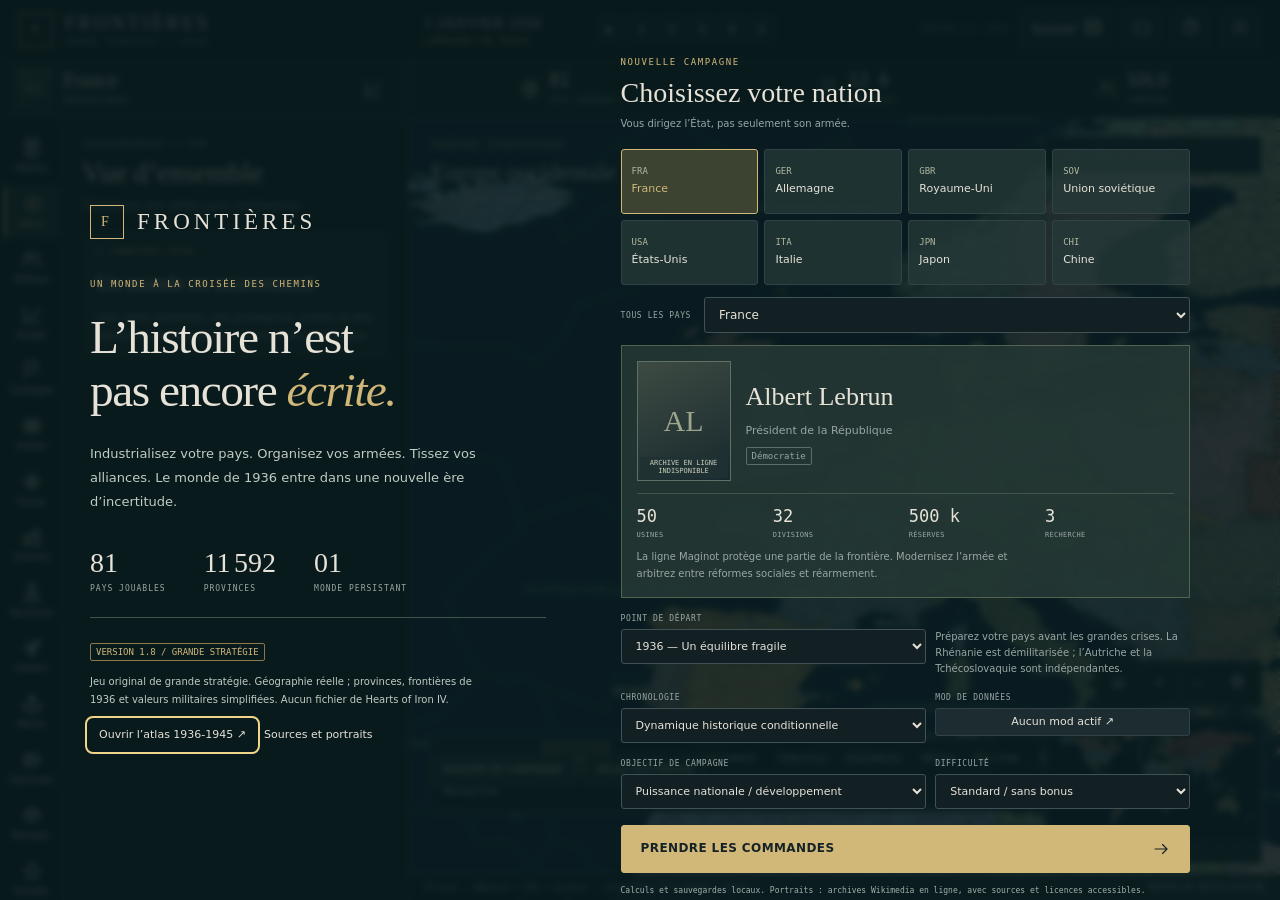
==== index.html @ e56b33e3 "feat(1.8): sea provinces, 226 sea regions and 158 air regions - tools/data/seas_1_8.py adds 2,487 se" ====
<!doctype html>
<html lang="fr">
<head>
<meta charset="utf-8"><meta name="viewport" content="width=device-width, initial-scale=1">
<meta name="description" content="Frontieres : jeu original de grande strategie, campagne solo de 1936 dans votre navigateur.">
<title>Fronti&egrave;res 1.8 &mdash; Grande strat&eacute;gie solo</title>
<style>:root{color-scheme:dark;--ink:#e6e2d7;--dim:#99a6a4;--mute:#6f817f;--bg:#122024;--panel:#18272b;--panel2:#1e3033;--line:#314347;--gold:#d1b879;--gold-dark:#8c784e;--red:#d78677;--green:#90b9a2;--blue:#93b0c2;--mono:ui-monospace,'Cascadia Code','SFMono-Regular',Consolas,monospace;--serif:Georgia,'Times New Roman',serif;--rail:64px;--aside:345px}
*{box-sizing:border-box}html,body{margin:0;width:100%;height:100%;overflow:hidden}body{font:13px/1.45 system-ui,-apple-system,'Segoe UI',sans-serif;background:var(--bg);color:var(--ink)}button,input,select,textarea{font:inherit;color:inherit}button{border:1px solid var(--line);background:#1c2c30;padding:8px 11px;cursor:pointer;border-radius:3px;transition:border-color .15s,background .15s;display:inline-flex;align-items:center;justify-content:center;gap:7px}button:hover:not(:disabled){background:#2c3e3f;border-color:#7c8f8a}button:disabled{opacity:.38;cursor:not-allowed}button.active,button.selected{background:#344342;border-color:var(--gold);color:var(--gold)}button.primary{background:var(--gold);color:#152326;border-color:var(--gold);font-weight:750}button.primary:hover:not(:disabled){background:#e2cb91}button.danger{color:#e4a395;border-color:#845b52}button.ghost{background:transparent;border-color:transparent}button.small{font-size:11px;padding:5px 8px}button.iconbtn{padding:7px;min-width:32px;min-height:32px}button.wide{width:100%}input,select,textarea{background:#122024;border:1px solid #405255;border-radius:3px;padding:9px 10px;max-width:100%;min-width:0}select{width:100%}textarea{font:12px/1.6 var(--mono);resize:vertical;width:100%;min-height:280px}input[type=number]{width:66px}input[type=checkbox]{accent-color:var(--gold)}button:focus-visible,input:focus-visible,select:focus-visible,textarea:focus-visible,a:focus-visible{outline:2px solid var(--gold);outline-offset:3px}h1,h2,h3,h4,p{margin:0}h1,h2,h3{font-family:var(--serif);font-weight:400}h2{font-size:28px;line-height:1.15}h3{font-size:21px}p{line-height:1.7}small{font-size:11px;color:var(--dim)}a{color:var(--gold)}hr{border:0;border-top:1px solid var(--line);margin:18px 0}.muted{color:var(--dim)}.faint{color:var(--mute)}.gold{color:var(--gold)}.good{color:var(--green)}.bad{color:var(--red)}.mono{font-family:var(--mono)}.eyebrow{font:9px/1.5 var(--mono);letter-spacing:1.6px;text-transform:uppercase;color:var(--gold)}.sectionlabel{font:9px var(--mono);letter-spacing:1.2px;color:var(--dim);margin:22px 0 10px;text-transform:uppercase}.row{display:flex;align-items:center;gap:8px}.between{justify-content:space-between}.wrap{flex-wrap:wrap}.grow{flex:1;min-width:0}.stack{display:grid;gap:9px}.grid2{display:grid;grid-template-columns:1fr 1fr;gap:8px}.grid3{display:grid;grid-template-columns:repeat(3,1fr);gap:10px}.card{padding:13px;background:#203034;border:1px solid var(--line);border-radius:4px}.inset{background:#122226;border:1px solid #2c4144;padding:12px;border-radius:3px}.stat{font:25px var(--serif);font-variant-numeric:tabular-nums}.stat small{display:block;font:9px var(--mono);letter-spacing:.3px;margin-top:5px}.tag{font:9px var(--mono);padding:3px 5px;border:1px solid #5b6e68;border-radius:2px;display:inline-block;color:var(--dim)}.tag.gold{color:var(--gold);border-color:var(--gold-dark)}.tag.good{color:var(--green);border-color:#537866}.tag.bad{color:var(--red);border-color:#875a51}.bar{height:4px;background:#0e1c20;border-radius:2px;overflow:hidden}.bar>i{display:block;height:100%;background:var(--gold)}.metric{display:flex;justify-content:space-between;align-items:center;padding:5px 0;font-size:12px;gap:10px}.metric>span:first-child{color:var(--dim)}.icon{width:18px;height:18px;stroke:currentColor;stroke-width:1.55;fill:none;stroke-linecap:round;stroke-linejoin:round;flex-shrink:0}.empty{padding:18px 12px;border:1px dashed #40534f;color:var(--dim);font-size:12px;line-height:1.65;text-align:center}.note{font-size:11px;line-height:1.65;color:var(--dim)}.label{font:9px var(--mono);text-transform:uppercase;color:var(--dim);letter-spacing:.6px;display:block;margin:0 0 6px}.badge-square{border:1px solid var(--gold);height:34px;width:34px;display:grid;place-items:center;font:14px var(--serif);color:var(--gold);flex-shrink:0}.portrait{position:relative;flex-shrink:0;width:72px;height:91px;background:linear-gradient(155deg,#3d4b42,#18292e);border:1px solid #607066;overflow:hidden;display:flex;align-items:center;justify-content:center}.portrait img{width:100%;height:100%;object-fit:cover;filter:grayscale(1) sepia(.12);display:block;position:absolute;inset:0}.portrait .initials{font:30px var(--serif);color:#bac0a3;opacity:.8}.portrait .portrait-note{position:absolute;bottom:2px;left:2px;right:2px;text-align:center;font:7px/1.1 var(--mono);color:#c9ceba;background:#203133dc;padding:3px}.portrait.loaded .initials,.portrait.loaded .portrait-note{display:none}.portrait.tiny{width:33px;height:39px}.portrait.tiny .initials{font-size:17px}.portrait.tiny .portrait-note{display:none}.portrait.large{width:94px;height:120px}
#topbar{height:60px;padding:0 19px;display:flex;align-items:center;justify-content:space-between;gap:14px;border-bottom:1px solid var(--line);background:#132126;position:relative;z-index:10}.brand{display:flex;align-items:center;gap:12px;min-width:260px}.brand-title{font:19px var(--serif);letter-spacing:3px;line-height:1}.brand-sub{font:8px var(--mono);letter-spacing:2px;color:var(--dim);margin-top:6px}.clock{display:flex;align-items:center;gap:5px}.clock-date{font:15px var(--serif);min-width:167px;text-transform:uppercase;letter-spacing:.7px;line-height:1.2}.clock-date small{display:block;font:8px var(--mono);color:var(--gold);letter-spacing:1.4px;margin-top:5px}.clock button{padding:5px 7px;font:11px var(--mono);min-width:27px;height:28px}.top-actions{display:flex;align-items:center;gap:7px}.top-actions .version{font:8px var(--mono);color:var(--mute);margin-right:5px}#resources{height:58px;border-bottom:1px solid var(--line);background:#19292d;display:flex;align-items:center;position:relative;z-index:9}.national-title{width:calc(var(--aside) + var(--rail));padding:0 18px;border-right:1px solid var(--line);display:flex;gap:12px;align-items:center;height:100%}.national-title strong{font:20px var(--serif)}.resource-strip{display:flex;align-items:center;justify-content:space-around;gap:10px;padding:0 15px;flex:1;overflow:hidden}.resource{display:flex;gap:9px;align-items:center;white-space:nowrap}.resource .icon{color:#b4bba8;width:20px;height:20px}.resource b{font:17px var(--mono);font-weight:400;line-height:1}.resource small{display:block;font:8px var(--mono);margin-top:5px;letter-spacing:.4px}#layout{height:calc(100dvh - 118px);display:flex;position:relative}#rail{width:var(--rail);flex:0 0 var(--rail);border-right:1px solid var(--line);background:#132226;display:flex;flex-direction:column;gap:3px;padding:12px 4px;z-index:9}#rail button{flex-direction:column;font-size:8px;border:0;background:transparent;padding:8px 1px;gap:5px;min-height:50px;border-radius:0}#rail button .icon{width:20px;height:20px}#rail button.active{color:var(--gold);background:#273738;border-left:2px solid var(--gold)}#panel{width:var(--aside);flex:0 0 var(--aside);background:var(--panel);border-right:1px solid var(--line);padding:20px 18px 32px;overflow:auto;z-index:8}#panel h2{margin:5px 0 8px}.panel-head{margin-bottom:16px}.panel-head .eyebrow{color:var(--dim)}.subtabs{display:flex;margin:14px -2px;gap:3px;flex-wrap:wrap}.subtabs button{font:9px var(--mono);padding:7px 9px;flex:1}.leader-card{display:flex;align-items:center;gap:13px;padding:15px 12px;background:linear-gradient(130deg,#2d3c39,#1f3034);border:1px solid #4a5b51}.leader-card h3{font-size:23px;line-height:1.15;margin-bottom:5px}.leader-card small{display:block;line-height:1.45}.leader-card .tag{margin-top:8px}.focus-current{position:relative;padding:14px;border:1px solid #6d6950;background:linear-gradient(115deg,#3a3d31,#203137)}.focus-current h3{font-size:18px;margin:8px 0}.focus-current .bar{margin-top:11px}.todo{display:flex;gap:10px;align-items:center;justify-content:space-between;padding:10px 0;border-bottom:1px solid #2c4041}.todo .icon{color:var(--gold)}.todo small{display:block;font-size:10px;margin-top:2px}.unitrow{padding:10px;background:#1e3034;border:1px solid #34484a;cursor:pointer;display:flex;align-items:center;gap:10px}.unitrow:hover,.unitrow.selected{background:#344442;border-color:#b0a06e}.unitrow strong{font-size:12px;font-weight:550}.unitrow small{font-size:10px;display:block;margin:3px 0 6px}.unit-symbol{width:31px;height:22px;border:1px solid #a6b39a;display:grid;place-items:center;color:#cdd3bb;font:15px var(--mono);flex-shrink:0}.equipment-card .eq-icon{height:30px;width:42px;display:grid;place-items:center;background:#16282d;border:1px solid #3a4c4e}.equipment-card .eq-icon .icon{width:26px;height:23px;color:#b2c0b3}.equipment-card .stock{font:17px var(--mono);color:var(--gold)}.equipment-card .bar{margin-top:8px}.tech-card{padding:12px 11px}.tech-card h4{font-size:12px;font-weight:550}.tech-card small{font-size:10px}.tech-card .tag{margin-left:5px}.tech-card.done{border-color:#547966;opacity:.8}.logentry{border-left:2px solid #627671;padding:0 0 0 12px;margin:18px 0}.logentry.war{border-color:var(--red)}.logentry.success{border-color:var(--green)}.logentry.event{border-color:var(--gold)}.logentry p{font-size:12px;line-height:1.5;margin-top:4px}.partybar{height:7px;display:flex;margin:11px 0}.partybar i{height:100%}.mission-card{padding:12px}.mission-card h4{font-size:13px;margin-bottom:6px}.mission-card label{margin-top:10px}.mission-card button{margin-top:7px}
#maparea{flex:1;min-width:0;position:relative;overflow:hidden;background:#10242d}#map{width:100%;height:100%;display:block;touch-action:none}#map-head{position:absolute;left:22px;top:21px;pointer-events:none}.theatre-title{font:24px var(--serif);color:#e7e4d6;text-shadow:0 2px 9px #07181a;margin:6px 0}.map-micro{font:8px var(--mono);letter-spacing:1.5px;color:#b2bbb0}.map-search{position:absolute;right:18px;top:18px;width:218px}#search{width:100%;font-size:11px;background:#162b30ee;border:1px solid #63736b;padding:10px 12px}#search-results{display:none;background:#14272ceb;border:1px solid var(--line);max-height:310px;overflow:auto;padding:5px;margin-top:3px}.search-result{padding:9px 8px;display:block;text-align:left;width:100%;border:0;background:transparent;font-size:11px}.search-result small{display:block;font-size:9px;color:var(--dim)}#inspector{position:absolute;right:18px;top:67px;width:252px;background:#182b30f5;border:1px solid #677263;box-shadow:0 10px 40px #08161955;display:none;padding:15px}#inspector h3{font-size:24px;margin:8px 0}.inspector-flag{width:3px;height:30px;background:var(--gold)}.inspector-sub{font-size:11px;color:var(--dim)}#inspector .grid2{margin:16px 0 10px}#inspector .stat{font-size:23px}#inspector .stat small{font-size:8px}.map-legend{position:absolute;bottom:129px;left:20px;max-width:380px;padding:6px 9px;font:9px var(--mono);color:#c1cabd;background:#10262dd9;display:none;border:1px solid #52655f}#map-modes{position:absolute;left:20px;bottom:88px;display:flex;gap:3px;flex-wrap:wrap;padding:5px;background:#15292eec;border:1px solid #4a605c}#map-modes button{font:9px var(--mono);padding:7px 8px;background:transparent;border-color:transparent;min-height:30px}#map-modes button.active{border-color:var(--gold);color:var(--gold);background:#34423d}.map-zoom{position:absolute;right:18px;bottom:192px;display:flex;gap:4px;background:#16272bec;padding:4px;border:1px solid #445c58}.map-zoom button{min-width:30px;font-size:12px}.map-zoom button .icon{width:15px;height:15px}#minimap-box{position:absolute;right:18px;bottom:36px;width:218px;height:148px;border:1px solid #62756a;background:#142830e8;padding:7px;display:flex;flex-direction:column}#minimap{width:202px;height:115px;display:block;cursor:crosshair}.minimap-caption{text-align:center;font:7px var(--mono);letter-spacing:1.7px;color:var(--dim);margin-top:5px}#army-tray{position:absolute;left:20px;right:252px;bottom:36px;height:45px;display:flex;gap:5px;overflow-x:auto;overflow-y:hidden}.army-chip{min-width:115px;flex-shrink:0;background:#1c3032f2;padding:5px 9px;border:1px solid #566960;display:flex;gap:9px;align-items:center;justify-content:flex-start;font-size:10px}.army-chip.selected{border-color:var(--gold);background:#3a493f}.army-chip b{font:18px var(--serif);color:var(--gold)}.army-chip small{display:block;font:7px var(--mono);margin-top:2px}.army-chip .icon{width:16px;height:16px}.army-chip:hover{border-color:var(--gold)}#map-footer{position:absolute;bottom:0;left:0;right:0;padding:8px 16px;border-top:1px solid #3a5052;background:#10232bdd;font:8px var(--mono);color:#b0bbb3;display:flex;justify-content:space-between;gap:10px}#selection-toolbar{position:absolute;left:20px;top:101px;display:none;background:#182b2fed;border:1px solid var(--gold-dark);padding:10px;max-width:370px}#selection-toolbar .label{margin:0}#selection-toolbar button{font-size:10px;padding:6px 9px}#tooltip{position:fixed;z-index:15;pointer-events:none;display:none;background:#12242bef;border:1px solid #687c6e;color:var(--ink);padding:10px 12px;max-width:275px;box-shadow:0 5px 20px #0005;font-size:12px}#tooltip small{font-size:10px}.toast-stack{position:fixed;bottom:20px;left:50%;transform:translateX(-50%);z-index:60;pointer-events:none;width:min(630px,90vw)}.toast{padding:13px 18px;border:1px solid #8f916d;background:#203535;box-shadow:0 12px 45px #0008;margin:8px 0;line-height:1.5;font-size:12px;animation:appear .15s ease-out}.toast.error{border-color:#b27466;color:#f3c0b2}.boot-error{padding:25px;color:#f0b6a5;display:none}.overlay{position:fixed;inset:0;z-index:30;background:#07181bcf;backdrop-filter:blur(3px);display:none;align-items:center;justify-content:center;padding:28px}.modal{background:#192a2e;border:1px solid #5d7168;box-shadow:0 35px 100px #0008;width:min(890px,96vw);max-height:92dvh;overflow:auto;border-radius:3px;padding:26px}.modal.narrow{width:min(590px,95vw)}.modal.wide{width:min(1170px,97vw)}.modal .modal-top{display:flex;align-items:center;justify-content:space-between;gap:20px;margin-bottom:20px}.modal-top h2{margin-top:7px}.modal-top .close{align-self:flex-start}.start-modal{width:min(1140px,95vw);border:0;background:transparent;box-shadow:none;padding:20px;overflow:visible}.start-grid{display:grid;grid-template-columns:1fr 1.25fr;gap:75px;align-items:center}.start-intro{padding:5px 0}.start-brand{display:flex;align-items:center;gap:13px;margin-bottom:39px;font:23px var(--serif);letter-spacing:4px}.start-intro h1{font:clamp(36px,3.7vw,56px)/1.12 var(--serif);letter-spacing:-1.5px;margin:19px 0 25px}.start-intro h1 em{color:var(--gold);font-weight:400}.start-intro p{font-size:13px;color:#c1ccc2;max-width:390px;line-height:1.85}.start-stats{display:flex;gap:38px;margin:33px 0 24px;padding-bottom:24px;border-bottom:1px solid #41544e}.start-stats .stat{font-size:28px}.start-stats small{font-size:8px;letter-spacing:1px}.start-right h2{font-size:28px;margin:7px 0}.start-countries{display:grid;grid-template-columns:repeat(4,1fr);gap:6px;margin:17px 0 12px}.country-choice{justify-content:flex-start;display:block;text-align:left;min-height:65px;padding:10px;background:#263938c7}.country-choice .code{display:block;font:9px var(--mono);color:#b1b79f;margin-bottom:5px}.country-choice strong{display:block;font-size:11px;font-weight:500}.country-choice.selected{background:#4c4e37c9}.start-select{display:flex;align-items:center;gap:13px;margin:12px 0}.start-select .label{white-space:nowrap;margin:0;font-size:8px}.start-select select{font-size:12px}.start-profile{background:#243734ed;border:1px solid #52634f;padding:15px}.profile-stats{border-top:1px solid #41554b;margin:12px 0 10px;padding-top:12px;display:grid;grid-template-columns:repeat(4,1fr);gap:7px}.profile-stats .stat{font:17px var(--mono)}.profile-stats .stat small{font-size:7px}.start-options{display:grid;grid-template-columns:1.2fr 1fr;gap:9px;margin:16px 0}.start-options select{font-size:11px}.start-options .label{font-size:8px}.start-launch{padding:14px 19px;width:100%;justify-content:space-between;font-size:12px;letter-spacing:.4px}.start-small{font:8px/1.7 var(--mono);color:#a1b1a9;margin-top:11px}.start-modal .note{font-size:10px;max-width:390px}.focus-wrapper{overflow:auto;background:#112328;border:1px solid #354c4b;padding:25px;position:relative;max-height:68dvh}.focus-grid{display:grid;grid-template-columns:repeat(3,210px);grid-auto-rows:109px;gap:32px 50px;width:max-content;position:relative;margin:0 auto}.focus-node{position:relative;z-index:1;display:flex;flex-direction:column;padding:11px 12px;border:1px solid #72816b;background:linear-gradient(130deg,#304139,#1d3034);text-align:center;justify-content:center;gap:6px;font-size:12px}.focus-node .icon{height:25px;width:25px;color:var(--gold)}.focus-node.locked{opacity:.55;border-color:#465757}.focus-node.done{border-color:#83b196;color:#bde0c9}.focus-node.running{border-color:#e1ca8d;box-shadow:0 0 20px #ddc38015}.focus-lines{position:absolute;inset:0;width:100%;height:100%;overflow:visible;pointer-events:none}.focus-node small{font:8px var(--mono)}.source-row{padding:13px;border-bottom:1px solid #3a4f49;display:flex;gap:14px;align-items:center}.source-row h4{font-size:13px;font-weight:550;margin-bottom:4px}.source-row small{display:block;line-height:1.6}.hotkey{font:10px var(--mono);border:1px solid #678075;padding:2px 5px;background:#253c3a;border-radius:2px}.table{width:100%;border-collapse:collapse;font-size:12px}.table th{text-align:left;font:9px var(--mono);text-transform:uppercase;color:var(--dim);padding:10px 7px;border-bottom:1px solid #627467}.table td{padding:9px 7px;border-bottom:1px solid #324a44}.table tr.player-row{background:#364538}.spark{width:100%;height:70px;display:block}.policy-legend{display:grid;grid-template-columns:1fr 1fr;gap:5px;font-size:10px}.policy-legend span{display:flex;gap:6px;align-items:center}.policy-legend i{width:6px;height:6px}.mobile-panel-toggle{display:none}.drag-hint{color:var(--gold)}.event-title{font:37px/1.15 var(--serif);margin:18px 0}.event-paper{background:linear-gradient(150deg,#303c30,#203237);border:1px solid #6d7558;padding:24px}.event-choices{display:grid;gap:9px;margin-top:24px}.event-choices button{justify-content:space-between;text-align:left;padding:13px 15px}.result-banner{text-align:center;padding:20px}.result-banner h2{font-size:42px;margin:10px 0}.activity-light{display:inline-block;width:5px;height:5px;border-radius:50%;background:var(--green);margin-right:6px}.progress-help{font-size:10px;color:var(--dim);margin-top:7px}
@keyframes appear{from{opacity:0;transform:translateY(8px)}to{opacity:1;transform:translateY(0)}}
::-webkit-scrollbar{width:5px;height:4px}::-webkit-scrollbar-thumb{background:#526b63;border-radius:3px}::-webkit-scrollbar-track{background:transparent}
@media(min-width:1800px){:root{--aside:380px}body{font-size:14px}.resource b{font-size:20px}#panel{padding:23px}}
@media(max-width:1180px){:root{--aside:300px}.brand{min-width:210px}.brand-title{font-size:17px}.resource:nth-child(n+5){display:none}.resource b{font-size:15px}.clock-date{min-width:145px;font-size:13px}.top-actions .version{display:none}.start-grid{gap:36px}.start-intro h1{font-size:42px}.start-stats{gap:27px}#inspector{width:228px}.map-search{width:200px}#minimap-box{width:188px}#minimap{width:172px}#army-tray{right:220px}.map-zoom{bottom:183px}.top-actions button{font-size:11px}.start-modal{padding:8px}}
@media(max-width:960px){:root{--aside:285px;--rail:55px}.top-actions .save-text{display:none}.brand{min-width:155px}.brand-sub{display:none}.brand-title{font-size:15px;letter-spacing:1.5px}.badge-square{height:29px;width:29px}.resource-strip{padding:0 8px}.resource{gap:5px}.resource .icon{display:none}.resource:nth-child(n+4){display:none}.national-title{padding:0 12px}.national-title strong{font-size:17px}#map-head{left:15px}.theatre-title{font-size:19px}.map-search{top:16px;width:170px;right:12px}#inspector{right:12px;top:62px;width:207px;padding:12px}.start-intro h1{font-size:35px}.start-grid{gap:25px;grid-template-columns:.9fr 1.15fr}.start-countries{grid-template-columns:repeat(4,1fr)}.country-choice{padding:8px;min-height:60px}.start-stats{gap:19px}.start-stats .stat{font-size:23px}.start-stats small{font-size:7px}.start-brand{font-size:19px;letter-spacing:2px}.start-profile{padding:12px}.start-options{margin:12px 0}.profile-stats{grid-template-columns:repeat(4,1fr)}.start-profile .portrait{width:68px;height:90px}.overlay{padding:18px}.start-modal{max-height:96dvh;overflow:auto}#map-modes{left:12px;max-width:290px;bottom:90px}#map-modes button{padding:5px 6px;font-size:8px}.map-legend{left:12px;bottom:160px}.map-zoom{right:12px}#minimap-box{right:12px;width:168px}#minimap{width:152px}#army-tray{left:12px;right:190px}}
@media(max-width:760px){:root{--rail:48px;--aside:300px}#topbar{height:54px;padding:0 9px;gap:6px}.brand{min-width:auto;gap:7px}.brand-title{font-size:12px}.brand .badge-square{width:25px;height:25px;font-size:11px}.clock-date{font-size:11px;min-width:122px}.clock-date small{font-size:7px}.clock{gap:2px}.clock button{font-size:9px;min-width:22px;padding:4px;height:25px}.top-actions{gap:2px}.top-actions>button{padding:6px}.top-actions>button .icon{width:16px;height:16px}.top-actions>button:nth-child(2),.top-actions>button:nth-child(3){display:none}#resources{height:51px}.national-title{width:200px;gap:8px}.national-title strong{font-size:17px}.national-title small{font-size:8px}.portrait.tiny{width:27px;height:32px}.resource b{font-size:12px}.resource small{font-size:7px}.resource:nth-child(n+3){display:none}#layout{height:calc(100dvh - 105px)}#panel{position:absolute;left:var(--rail);top:0;bottom:0;display:none;width:min(320px,calc(100vw - var(--rail)));box-shadow:20px 0 40px #0018}body.panel-open #panel{display:block}#rail{padding:7px 3px;gap:1px}#rail button{font-size:7px;min-height:45px;padding:6px 0}#rail button .icon{width:17px;height:17px}.mobile-panel-toggle{display:block}#map-head{top:17px}.theatre-title{font-size:20px;max-width:190px}.map-search{display:none}#inspector{top:75px;right:10px;width:204px;background:#192d31fa}#selection-toolbar{left:12px;top:77px;max-width:210px;padding:9px}#selection-toolbar button{font-size:9px}#minimap-box{width:147px;height:110px;bottom:34px;right:10px}#minimap{width:131px;height:80px}.map-zoom{bottom:151px;right:10px}#army-tray{right:170px}#map-modes{bottom:88px;max-width:calc(100% - 174px);padding:3px;gap:0}#map-modes button{font-size:7px;padding:5px;min-height:25px}.map-legend{bottom:165px;max-width:220px;font-size:8px}#map-footer{padding:7px;font-size:7px}#map-footer span:last-child{display:none}.start-grid{grid-template-columns:1fr;gap:26px}.start-intro{display:none}.start-modal{padding:10px;max-height:94dvh;overflow:auto}.start-right h2{font-size:29px}.start-countries{margin:13px 0}.start-profile .portrait{width:75px;height:96px}.start-right>.eyebrow:before{content:'FRONTIERES / ';color:#ece6d3}.start-options{grid-template-columns:1fr}.start-options label:nth-child(2){display:none}.start-launch{padding:13px 15px}.modal{padding:18px;max-height:94dvh}.modal .grid3{grid-template-columns:1fr}.modal .grid2{grid-template-columns:1fr 1fr}.focus-wrapper{padding:15px}.focus-grid{grid-template-columns:repeat(3,170px);gap:25px 25px}.focus-node{font-size:11px}.event-title{font-size:28px}.table{font-size:10px}.table th{font-size:8px}.source-row{padding:12px 0}.source-row .portrait{width:52px;height:70px}.toast-stack{bottom:6px}}
@media(prefers-reduced-motion:reduce){*{animation:none!important;transition:none!important}}
/* Narrow-screen command bar: the menu and all five speeds remain reachable. */
@media(max-width:520px){
 #topbar{height:79px;padding:0 9px 30px;align-items:center}
 .brand{flex:1}.clock{position:absolute;left:9px;right:9px;bottom:5px;justify-content:flex-end}
 .clock-date{position:absolute;left:0;bottom:5px;min-width:116px;font-size:10px;display:block;text-align:left}
 .clock-date small{display:none}.top-actions{margin-left:auto}.top-actions>button:first-of-type{display:none}
 .clock button{height:23px;min-width:29px;font-size:10px}#speeds{gap:4px!important}
 #resources{height:51px}#layout{height:calc(100dvh - 130px)}
 #map-head{top:12px}.map-search{display:none}#inspector{top:67px}
 #map-modes{bottom:128px;max-width:calc(100% - 24px);right:10px;left:10px;justify-content:flex-start}
 #map-modes button{font-size:8px;padding:5px 8px}.map-zoom{bottom:32px;left:10px;right:auto;flex-direction:column;padding:4px;gap:2px}
 .map-zoom button{min-height:25px;padding:4px;width:29px}#minimap-box{bottom:32px}
 #army-tray{bottom:32px;left:50px;right:169px;display:none}.map-legend{bottom:192px}
 .toast-stack{left:8px;right:8px;max-width:none;bottom:4px;transform:none;width:auto}.toast{font-size:10px;padding:10px}
 #rail{overflow-y:auto;overflow-x:hidden}#rail button{flex-shrink:0}
}

/* 1.0: operational overlays, campaign dossier and accessible preferences. */
.campaign-score{display:flex;align-items:center;justify-content:space-between;padding:20px 18px;background:linear-gradient(125deg,#344b48,#253a40);border:1px solid #6b7660;margin-bottom:15px}.campaign-score strong{font:44px Georgia,serif;color:#f0d99e}.score-caption{font-size:10px;text-align:right;line-height:1.7;color:#bec6b8}.briefing-card{padding:18px;border-left:2px solid #c1ad78;background:#243837}.briefing-card h3{font-size:25px;margin:10px 0}.briefing-card p{font-size:12px;line-height:1.65;color:#b8c3b9}.goal-card{padding:14px;border:1px solid #4c625b;background:#203331}.goal-card.complete{border-color:#9ca478}.goal-card strong{font-size:12px;font-weight:500;max-width:235px}.goal-card .row{margin-bottom:9px}.goal-card .icon{color:#cbbd8e;flex:0 0 17px}.lesson{display:flex;text-align:left;align-items:center;gap:11px;width:100%;border:0;border-bottom:1px solid #42554e;border-radius:0;background:none;padding:13px 2px}.lesson .lesson-n{font:20px Georgia;color:#ccbb8a;flex:0 0 24px}.lesson strong{display:block;font-size:12px}.lesson small{display:block;font-size:10px;line-height:1.5;margin-top:4px}.lesson .icon{flex:0 0 15px}.lesson.done{opacity:.65}.lesson.done .lesson-n{color:#aebf97}.spark-card{padding:12px;border-bottom:1px solid #496052}.spark-card svg{width:100%;height:64px}.spark-line{fill:none;stroke:#c8b987;stroke-width:2}.spark-axis{fill:none;stroke:#586955;stroke-width:.6}.ops-layout{display:grid;grid-template-columns:250px minmax(0,1fr);gap:24px}.ops-layout section{min-width:0}.ops-armies{display:grid;gap:6px;margin:12px 0}.ops-army{text-align:left;padding:14px}.ops-army strong,.ops-army small{display:block}.ops-army small{margin-top:6px}.ops-title{font-size:29px;margin:10px 0 18px}.ops-layout .card{margin-bottom:8px}.slot-card{display:flex;align-items:center;justify-content:space-between;gap:16px;border:1px solid #58674f;padding:20px}.slot-card h3{font-size:25px;margin:7px 0}.settings-choice{padding:18px 0;border-bottom:1px solid #546557;display:flex;align-items:center;justify-content:space-between;gap:24px;cursor:pointer}.settings-choice strong,.settings-choice small{display:block}.settings-choice small{margin-top:6px;font-size:12px}.settings-choice input{width:22px;height:22px;accent-color:#b4a371}.victory-screen{text-align:center;padding:12px}.victory-screen h2{font:42px Georgia;margin:15px 0}.victory-screen p{font-size:14px;line-height:1.7;color:#bac7be}.victory-mark{width:65px;height:65px;display:grid;place-items:center;border:1px solid #ad9864;margin:25px auto 0;border-radius:50%;color:#d8c18a}.victory-mark .icon{width:32px;height:32px}#operation-toolbar{position:absolute;z-index:6;left:20px;right:20px;top:82px;padding:13px;background:#263d38f5;border:1px solid #d0b777;box-shadow:0 12px 30px #08161e66;display:flex;align-items:center;gap:12px;flex-wrap:wrap}#operation-toolbar[hidden]{display:none}#operation-toolbar>span{flex:1;font-size:11px;color:#f1e5bb}#campaign-shortcut{position:absolute;left:20px;bottom:114px;z-index:3}#campaign-shortcut button{font-size:10px;padding:8px 12px;background:#213a37e8}body.high-contrast{--ink:#ffffff;--dim:#ccd6d2}body.high-contrast #panel{background:#122322}body.high-contrast .card{border-color:#8a9a87}body.high-contrast .note,body.high-contrast small{color:#cbd7ce}body.large-text #panel .note,body.large-text #panel small{font-size:12px!important}body.large-text #panel button{font-size:12px}body.large-text #panel h3{font-size:26px}.edition-pill{display:inline-flex;gap:8px;align-items:center;font:10px ui-monospace,monospace;letter-spacing:.1em;color:#ead9a6;border:1px solid #8f835d;padding:7px 10px}.start-options select{max-width:100%}.ship-breakdown{display:flex;gap:7px;flex-wrap:wrap;margin:9px 0}.ship-chip{font-size:10px;padding:5px 7px;border:1px solid #647664;color:#d4d5ba}.focus-node small{line-height:1.4}button:focus-visible,input:focus-visible,select:focus-visible{outline:2px solid #f0d48a;outline-offset:3px}
@media(max-width:760px){.ops-layout{grid-template-columns:1fr}.ops-armies{grid-template-columns:1fr 1fr}.slot-card{align-items:flex-start;flex-direction:column}.slot-card .row{width:100%}#operation-toolbar{left:8px;right:8px;top:90px}#campaign-shortcut{left:9px;bottom:100px}.start-options{grid-template-columns:1fr!important}.victory-screen h2{font-size:32px}}
@media(prefers-reduced-motion:reduce){*,*:before,*:after{transition:none!important;animation:none!important;scroll-behavior:auto!important}}

@media(max-width:760px){.start-options label:nth-child(2){display:block!important}.start-options{gap:12px}.ops-layout select{max-width:100%}}
/* Atlas 1.1: documentary facts and player consequences use separate panels. */
.history-cover{background:linear-gradient(125deg,#304b4a,#1f3437);border:1px solid #687264;padding:20px;margin:4px 0 14px}
.history-cover h3{font:36px/1.2 Georgia,serif;margin:9px 0;color:#e1cf9c}.history-cover h3 span{color:#788c80}.history-cover p{font-size:12px;color:#b9c8bb}
.history-mini{display:block;text-align:left;width:100%;padding:14px;margin:8px 0;border-left:2px solid #ae9b6c;background:#213539}.history-mini strong{display:block;font:17px Georgia,serif;margin:7px 0}.history-mini span{display:block;font-size:11px;color:#a8b9b2}.history-mini small{font-size:10px;color:#d0bc8e}
.atlas-banner{display:grid;grid-template-columns:1fr 150px;gap:30px;background:linear-gradient(110deg,#284342,#1e3035);border:1px solid #5b6e60;margin:20px 0;padding:25px}.atlas-banner h3{font:32px Georgia,serif;margin:13px 0}.atlas-banner p{max-width:620px;color:#bdc9be;font-size:14px;line-height:1.65}.atlas-numbers{display:grid;grid-template-columns:60px 1fr;gap:12px;align-items:center;border-left:1px solid #5d7161;padding-left:20px}.atlas-numbers strong{font:28px Georgia,serif;color:#d3bc86}.atlas-numbers small{font-size:9px;line-height:1.5;letter-spacing:.13em}
.atlas-tabs{flex-wrap:wrap;padding-bottom:16px;border-bottom:1px solid #536660}.history-filters{gap:18px;margin:20px 0;flex-wrap:wrap}.history-filters label{flex:1;min-width:180px}.history-filters select{width:100%}.timeline-grid{display:grid;grid-template-columns:repeat(3,minmax(0,1fr));gap:14px}.timeline-entry{display:flex;flex-direction:column;align-items:stretch;text-align:left;padding:18px;border:1px solid #4e635b;min-height:235px;position:relative;background:#203338}.timeline-entry:hover{background:#2c4546;border-color:#c4af7e}.timeline-date{color:#d7bf8e;letter-spacing:.08em;font-size:11px;text-transform:uppercase;margin-bottom:14px}.timeline-entry h3{font:20px/1.25 Georgia,serif;margin:14px 0 10px}.timeline-entry p{font-size:12px;color:#b8c5ba;line-height:1.6;margin-bottom:20px}.timeline-entry small{font-size:10px}.timeline-entry .tag{font-size:8px}.timeline-status{margin-top:auto;padding-top:13px;border-top:1px solid #465a53;color:#bbae84;font-size:11px}.timeline-entry.information{border-top:3px solid #83a4ae}.timeline-entry.government{border-top:3px solid #939b72}.timeline-entry.decision{border-top:3px solid #c7aa77}
.history-fact{margin:18px 0;background:#e6dfc9;color:#263d3c;padding:23px;border-left:4px solid #b29a65}.history-fact .eyebrow{color:#657368}.history-fact h3{font:26px Georgia,serif;margin:12px 0}.history-fact p{font:15px/1.75 Georgia,serif;margin:10px 0}.history-fact a{color:#3e6671}.history-simulation{padding:20px;border:1px solid #637166;background:#253c3e;margin-bottom:20px}.history-simulation p{font-size:13px;line-height:1.65;margin:10px 0}.history-effects{font-size:12px;color:#c2cec1;line-height:1.6;padding-top:8px}.history-effects p{margin:6px 0}.archive-links{display:grid;gap:9px;margin-top:16px}.archive-links a{font-size:11px;line-height:1.6;text-decoration:underline;text-underline-offset:3px}.source-grid{grid-template-columns:1fr 1fr;gap:12px}.source-grid a{background:#203438;padding:13px;color:#c8bc96}
.atlas-region-grid{display:grid;grid-template-columns:repeat(3,minmax(0,1fr));gap:13px}.atlas-region{text-align:left;padding:17px}.atlas-region small{color:#bbac82;font-size:9px;letter-spacing:.07em}.atlas-region h3{font:21px/1.25 Georgia,serif;margin:12px 0}.atlas-region p{font-size:12px;line-height:1.6;color:#b2c0b6}.atlas-region span{display:block;margin-top:16px;font-size:11px;color:#ceb98a}.inspector-history{border-top:1px solid #51655e;margin-top:15px;padding-top:15px}.inspector-history .eyebrow{font-size:9px}.inspector-history p{margin:10px 0}.inspector-history small{display:block;color:#9fb2a8;font-size:10px;margin-top:8px}.choice-action{display:block;line-height:1.5;margin-top:7px;font-size:11px;color:#afbfb7}.bookmark-note{font-size:11px;padding:15px 0 0;line-height:1.6}#rail{overflow-y:auto}#campaign-shortcut{display:flex;gap:8px}#map-modes{flex-wrap:wrap;max-width:calc(100% - 160px)}
@media(max-width:1000px){.timeline-grid,.atlas-region-grid{grid-template-columns:repeat(2,minmax(0,1fr))}.atlas-banner{grid-template-columns:1fr 120px}.atlas-banner h3{font-size:27px}}
@media(max-width:650px){.timeline-grid,.atlas-region-grid,.source-grid{grid-template-columns:1fr}.atlas-banner{display:block;padding:18px}.atlas-numbers{margin-top:16px;border-left:0;border-top:1px solid #56695c;padding:14px 0 0;grid-template-columns:40px 1fr 40px 1fr}.atlas-banner h3{font-size:26px}.history-filters{display:block}.history-filters label{display:block;margin-bottom:12px}.history-fact{padding:17px}.history-fact h3{font-size:23px}.atlas-tabs{gap:7px}.atlas-tabs button{font-size:11px}#campaign-shortcut button{font-size:8px}#map-modes{max-width:calc(100% - 55px)}}

/* 1.2 tactical command, coherent with the 1.1/1.0 dark atlas design. */
.war-stats{display:grid;grid-template-columns:1fr 1fr;gap:9px;margin:14px 0}
.war-stats .card{min-width:0;padding:13px 8px;font-size:22px;text-align:center}
.war-stats .card small{font-size:9px;line-height:1.4}
.war-army{border-left:3px solid #ab9a72;padding:14px}
.war-army .metric{padding:6px 0}
.war-tactic{border:1px solid #8b865e!important;margin-top:12px;padding:17px!important}
.war-tactic select{max-width:100%;font-size:12px;line-height:1.5}
.battle-entry{width:100%;display:grid;gap:6px;text-align:left;border:1px solid #50665d;background:#1f3233;padding:13px;white-space:normal}
.battle-entry:hover{background:#2b4544}
.battle-entry strong{font-size:13px}
.battle-entry small{color:#bac4b6}

/* 1.3: scrolling policy rail and grouped fiscal decisions. */
#rail{overflow-y:auto;scrollbar-width:thin}#rail button{flex-shrink:0} .policy-options{display:grid;grid-template-columns:1fr;gap:6px}.policy-options button{justify-content:flex-start;white-space:normal;text-align:left}.policy-options .active{border-color:var(--gold);background:#35423a}.card .stat{font-variant-numeric:tabular-nums}#panel .grid2 .stat{font-size:22px}#panel .grid2 .stat small{font-size:8px;line-height:1.4}
</style>
</head>
<body>
<header id="topbar">
  <div class="brand"><div class="badge-square">F</div><div><div class="brand-title">FRONTI&Egrave;RES</div><div class="brand-sub">GRAND STRATEGY / SOLO</div></div></div>
  <div class="clock"><div class="clock-date" id="clock-date">1 janvier 1936<small>CAMPAGNE EN PAUSE</small></div><button id="pause" data-a="pause" title="Pause (Espace)" aria-label="Pause ou reprendre">&#9654;</button><div id="speeds" class="row" style="gap:3px"></div></div>
  <div class="top-actions"><span class="version">VERSION 1.8 / SOLO</span><button data-a="save" title="Exporter la sauvegarde"><span class="save-text">Sauver</span><span data-icon="save"></span></button><button data-a="load" title="Charger une sauvegarde"><span data-icon="folder"></span></button><button data-a="help" title="Manuel"><span data-icon="help"></span></button><button data-a="menu" title="Menu"><span data-icon="menu"></span></button></div>
</header>
<div id="resources"><div class="national-title" id="nation-banner"></div><div class="resource-strip" id="resource-strip"></div></div>
<div id="layout">
<nav id="rail" aria-label="Panneaux du gouvernement"></nav>
<aside id="panel" aria-label="Panneau de gestion"></aside>
<main id="maparea" aria-label="Carte strategique">
  <canvas id="map" aria-label="Carte du monde interactive"></canvas>
  <div id="map-head"><div class="eyebrow">TH&Eacute;&Acirc;TRE STRAT&Eacute;GIQUE</div><div class="theatre-title" id="theatre-name">Europe occidentale</div><div class="map-micro" id="map-caption">01 / CARTE POLITIQUE</div></div>
  <div class="map-search"><input id="search" placeholder="Pays, ville ou province..." aria-label="Rechercher sur la carte" autocomplete="off"><div id="search-results"></div></div>
  <section id="inspector" aria-label="Province selectionnee"></section>
  <div id="operation-toolbar" hidden></div><div id="campaign-shortcut"><button data-a="tab" data-p="%7B%22id%22%3A%22campaign%22%7D">DOSSIER DE CAMPAGNE</button><button data-a="atlas">ATLAS HISTORIQUE</button></div><div id="selection-toolbar"></div>
  <div id="map-modes"></div><div id="map-legend" class="map-legend"></div>
  <div class="map-zoom"><button data-a="home" title="Votre capitale"><span data-icon="home"></span></button><button data-a="zoomIn" title="Zoom avant">+</button><button data-a="zoomOut" title="Zoom arriere">&minus;</button><button data-a="world" title="Vue mondiale"><span data-icon="globe"></span></button></div>
  <div id="minimap-box"><canvas id="minimap" width="404" height="230" aria-label="Minicarte du monde"></canvas><div class="minimap-caption">ATLAS MONDIAL</div></div>
  <div id="army-tray" aria-label="Armees nationales"></div>
  <footer id="map-footer"><span id="map-hint">Glisser : d&eacute;placer / Maj + glisser : s&eacute;lection / Clic droit : ordre</span><span id="engine-status">MOTEUR EN INITIALISATION</span></footer>
</main>
</div>
<div id="tooltip"></div><div id="toasts" class="toast-stack" role="status" aria-live="polite"></div>
<div class="overlay" id="overlay"><div class="modal" id="modal" role="dialog" aria-modal="true" aria-label="Fenetre de campagne"></div></div>
<div class="boot-error" id="boot-error"></div>
<input type="file" id="save-file" accept=".json,application/json" hidden><input type="file" id="mod-file" accept=".json,application/json" hidden>
<script id="world-data" type="application/json">{"version":"1.7.0","mapId":"frontieres-1936-history-v12","countries":[{"id":"FRA","name":"France","capitalName":"Paris","lon":2.35,"lat":48.86,"leader":"Albert Lebrun","role":"Président de la République","ideology":"democratic","civ":32,"mil":18,"divisions":32,"manpower":500000,"fleet":48,"air":460,"wiki":"Albert Lebrun","color":"#788f9c","faction":"none","cabinet":"Pierre Laval","capital":889,"provinces":[0,1,2,3,4,5,6,7,8,9,10,11,12,13,14,15,16,17,18,19,20,21,22,23,24,25,26,27,28,29,30,31,32,33,34,35,36,37,38,39,40,41,42,43,44,45,46,47,48,49,50,51,52,53,54,55,56,57,58,59,60,61,62,63,64,65,66,67,68,69,70,71,72,73,74,75,76,77,78,79,80,81,82,83,84,85,86,87,88,89,90,91,92,93,94,95,96,97,98,99,100,101,102,103,104,105,106,107,108,109,110,111,112,113,114,115,116,117,118,119,120,121,122,123,124,125,126,127,128,129,130,131,132,133,134,135,136,137,138,139,140,141,142,143,144,145,146,147,148,149,150,151,152,153,154,155,156,157,158,159,160,161,162,163,164,165,166,167,168,169,170,171,172,173,174,175,176,177,178,179,180,181,182,183,184,185,186,187,188,189,190,191,192,193,194,195,196,197,198,199,200,201,202,203,204,205,206,207,208,209,210,211,212,213,214,215,216,217,218,219,220,221,222,223,224,225,226,227,228,229,230,231,232,233,234,235,236,237,238,239,240,241,242,243,244,245,246,247,248,249,250,251,252,253,254,255,256,257,258,259,260,261,262,263,264,265,266,267,268,269,270,271,272,273,274,275,276,277,278,279,280,281,282,283,284,285,286,287,288,289,290,291,292,293,294,295,296,297,298,299,300,301,302,303,304,305,306,307,308,309,310,311,312,313,314,315,316,317,318,319,320,321,322,323,324,325,326,327,328,329,330,331,332,333,334,335,336,337,338,339,340,341,342,343,344,345,346,347,348,349,350,351,352,353,354,355,356,357,358,359,360,361,362,363,364,365,366,367,368,369,370,371,372,373,374,375,376,377,378,379,380,381,382,383,384,385,386,387,388,389,390,391,392,393,394,395,396,397,398,399,400,401,402,403,404,405,406,407,408,409,410,411,412,413,414,415,416,417,418,419,420,421,422,423,424,425,426,427,428,429,430,431,432,433,434,435,436,437,438,439,440,441,442,443,444,445,446,447,448,449,450,451,452,453,454,455,456,457,458,459,460,461,462,463,464,465,466,467,468,469,470,471,472,473,474,475,476,477,478,479,480,481,482,483,484,485,486,487,488,489,490,491,492,493,494,495,496,497,498,499,500,501,502,503,504,505,506,507,508,509,510,511,512,513,514,515,516,517,518,519,520,521,522,523,524,525,526,527,528,529,530,531,532,533,534,535,536,537,538,539,540,541,542,543,544,545,546,547,548,549,550,551,552,553,554,555,556,557,558,559,560,561,562,563,564,565,566,567,568,569,570,571,572,573,574,575,576,577,578,579,580,581,582,583,584,585,586,587,588,589,590,591,592,593,594,595,596,597,598,599,600,601,602,603,604,605,606,607,608,609,610,611,612,613,614,615,616,617,618,619,620,621,622,623,624,625,626,627,628,629,630,631,632,633,634,635,636,637,638,639,640,641,642,643,644,645,646,647,648,649,650,651,652,653,654,655,656,657,658,659,660,661,662,663,664,665,666,667,668,669,670,671,672,673,674,675,676,677,678,679,680,681,682,683,684,685,686,687,688,689,690,691,692,693,694,695,696,697,698,699,700,701,702,703,704,705,706,707,708,709,710,711,712,713,714,715,716,717,718,719,720,721,722,723,724,725,726,727,728,729,730,731,732,733,734,735,736,737,738,739,740,741,742,743,744,745,746,747,748,749,750,751,752,753,754,755,756,757,758,759,760,761,762,763,764,765,766,767,768,769,770,771,772,773,774,775,776,777,778,779,780,781,782,783,784,785,786,787,788,789,790,791,792,793,794,795,796,797,798,799,800,801,802,803,804,805,806,807,808,809,810,811,812,813,814,815,816,817,818,819,820,821,822,823,824,825,826,827,828,829,830,831,832,833,834,835,836,837,838,839,840,841,842,843,844,845,846,847,848,849,850,851,852,853,854,855,856,857,858,859,860,861,862,863,864,865,866,867,868,869,870,871,872,873,874,875,876,877,878,879,880,881,882,883,884,885,886,887,888,889,890,891,892,893,894,895,896,897,898,899,900,901,902,903,904,905,906,907,908,909,910,911,912,913,914,915,916,917,918,919,920,921,922,923,924,925,926,927,928,929,930,931,932,933,934,935,936,937,938,939,940,941,942,943,944,945,946,947,948,949,950,951,952,953,954,955,956,957,958,959,960,961,962,963,964,965,966,967,968,969,970,971,972],"commanders":[{"id":"FRA_g0","name":"Maurice Gamelin","attack":2,"defense":4,"logistics":2,"planning":2},{"id":"FRA_g1","name":"Maxime Weygand","attack":3,"defense":5,"logistics":3,"planning":3},{"id":"FRA_g2","name":"Alphonse Georges","attack":4,"defense":3,"logistics":2,"planning":4},{"id":"FRA_g3","name":"Henri Giraud","attack":2,"defense":4,"logistics":3,"planning":2}],"description":"La ligne Maginot protège une partie de la frontière. Modernisez l’armée et arbitrez entre réformes sociales et réarmement."},{"id":"GER","name":"Allemagne","capitalName":"Berlin","lon":13.4,"lat":52.52,"leader":"Adolf Hitler","role":"Chef du Reich","ideology":"fascist","civ":30,"mil":25,"divisions":38,"manpower":600000,"fleet":26,"air":600,"wiki":"Adolf Hitler","color":"#989a91","faction":"none","capital":1288,"provinces":[973,974,975,976,977,978,979,980,981,982,983,984,985,986,987,988,989,990,991,992,993,994,995,996,997,998,999,1000,1001,1002,1003,1004,1005,1006,1007,1008,1009,1010,1011,1012,1013,1014,1015,1016,1017,1018,1019,1020,1021,1022,1023,1024,1025,1026,1027,1028,1029,1030,1031,1032,1033,1034,1035,1036,1037,1038,1039,1040,1041,1042,1043,1044,1045,1046,1047,1048,1049,1050,1051,1052,1053,1054,1055,1056,1057,1058,1059,1060,1061,1062,1063,1064,1065,1066,1067,1068,1069,1070,1071,1072,1073,1074,1075,1076,1077,1078,1079,1080,1081,1082,1083,1084,1085,1086,1087,1088,1089,1090,1091,1092,1093,1094,1095,1096,1097,1098,1099,1100,1101,1102,1103,1104,1105,1106,1107,1108,1109,1110,1111,1112,1113,1114,1115,1116,1117,1118,1119,1120,1121,1122,1123,1124,1125,1126,1127,1128,1129,1130,1131,1132,1133,1134,1135,1136,1137,1138,1139,1140,1141,1142,1143,1144,1145,1146,1147,1148,1149,1150,1151,1152,1153,1154,1155,1156,1157,1158,1159,1160,1161,1162,1163,1164,1165,1166,1167,1168,1169,1170,1171,1172,1173,1174,1175,1176,1177,1178,1179,1180,1181,1182,1183,1184,1185,1186,1187,1188,1189,1190,1191,1192,1193,1194,1195,1196,1197,1198,1199,1200,1201,1202,1203,1204,1205,1206,1207,1208,1209,1210,1211,1212,1213,1214,1215,1216,1217,1218,1219,1220,1221,1222,1223,1224,1225,1226,1227,1228,1229,1230,1231,1232,1233,1234,1235,1236,1237,1238,1239,1240,1241,1242,1243,1244,1245,1246,1247,1248,1249,1250,1251,1252,1253,1254,1255,1256,1257,1258,1259,1260,1261,1262,1263,1264,1265,1266,1267,1268,1269,1270,1271,1272,1273,1274,1275,1276,1277,1278,1279,1280,1281,1282,1283,1284,1285,1286,1287,1288],"commanders":[{"id":"GER_g0","name":"Werner von Fritsch","attack":2,"defense":4,"logistics":2,"planning":2},{"id":"GER_g1","name":"Gerd von Rundstedt","attack":3,"defense":5,"logistics":3,"planning":3},{"id":"GER_g2","name":"Fedor von Bock","attack":4,"defense":3,"logistics":2,"planning":4},{"id":"GER_g3","name":"Heinz Guderian","attack":2,"defense":4,"logistics":3,"planning":2}],"description":"L’industrie se réarme. Le régime nazi menace l’équilibre européen ; chaque escalade risque de coaliser ses adversaires."},{"id":"GBR","name":"Royaume-Uni","capitalName":"Londres","lon":-0.13,"lat":51.51,"leader":"Stanley Baldwin","role":"Premier ministre","ideology":"democratic","civ":35,"mil":20,"divisions":27,"manpower":400000,"fleet":105,"air":550,"wiki":"Stanley Baldwin","color":"#a07d7b","faction":"Commonwealth","headOfState":"George V","capital":1737,"provinces":[1289,1290,1291,1292,1293,1294,1295,1296,1297,1298,1299,1300,1301,1302,1303,1304,1305,1306,1307,1308,1309,1310,1311,1312,1313,1314,1315,1316,1317,1318,1319,1320,1321,1322,1323,1324,1325,1326,1327,1328,1329,1330,1331,1332,1333,1334,1335,1336,1337,1338,1339,1340,1341,1342,1343,1344,1345,1346,1347,1348,1349,1350,1351,1352,1353,1354,1355,1356,1357,1358,1359,1360,1361,1362,1363,1364,1365,1366,1367,1368,1369,1370,1371,1372,1373,1374,1375,1376,1377,1378,1379,1380,1381,1382,1383,1384,1385,1386,1387,1388,1389,1390,1391,1392,1393,1394,1395,1396,1397,1398,1399,1400,1401,1402,1403,1404,1405,1406,1407,1408,1409,1410,1411,1412,1413,1414,1415,1416,1417,1418,1419,1420,1421,1422,1423,1424,1425,1426,1427,1428,1429,1430,1431,1432,1433,1434,1435,1436,1437,1438,1439,1440,1441,1442,1443,1444,1445,1446,1447,1448,1449,1450,1451,1452,1453,1454,1455,1456,1457,1458,1459,1460,1461,1462,1463,1464,1465,1466,1467,1468,1469,1470,1471,1472,1473,1474,1475,1476,1477,1478,1479,1480,1481,1482,1483,1484,1485,1486,1487,1488,1489,1490,1491,1492,1493,1494,1495,1496,1497,1498,1499,1500,1501,1502,1503,1504,1505,1506,1507,1508,1509,1510,1511,1512,1513,1514,1515,1516,1517,1518,1519,1520,1521,1522,1523,1524,1525,1526,1527,1528,1529,1530,1531,1532,1533,1534,1535,1536,1537,1538,1539,1540,1541,1542,1543,1544,1545,1546,1547,1548,1549,1550,1551,1552,1553,1554,1555,1556,1557,1558,1559,1560,1561,1562,1563,1564,1565,1566,1567,1568,1569,1570,1571,1572,1573,1574,1575,1576,1577,1578,1579,1580,1581,1582,1583,1584,1585,1586,1587,1588,1589,1590,1591,1592,1593,1594,1595,1596,1597,1598,1599,1600,1601,1602,1603,1604,1605,1606,1607,1608,1609,1610,1611,1612,1613,1614,1615,1616,1617,1618,1619,1620,1621,1622,1623,1624,1625,1626,1627,1628,1629,1630,1631,1632,1633,1634,1635,1636,1637,1638,1639,1640,1641,1642,1643,1644,1645,1646,1647,1648,1649,1650,1651,1652,1653,1654,1655,1656,1657,1658,1659,1660,1661,1662,1663,1664,1665,1666,1667,1668,1669,1670,1671,1672,1673,1674,1675,1676,1677,1678,1679,1680,1681,1682,1683,1684,1685,1686,1687,1688,1689,1690,1691,1692,1693,1694,1695,1696,1697,1698,1699,1700,1701,1702,1703,1704,1705,1706,1707,1708,1709,1710,1711,1712,1713,1714,1715,1716,1717,1718,1719,1720,1721,1722,1723,1724,1725,1726,1727,1728,1729,1730,1731,1732,1733,1734,1735,1736,1737,1738,1739,1740,1741,1742,1743,1744,1745,1746,1747,1748,1749,1750,1751,1752,1753,1754,1755,1756,1757,1758,1759,1760,1761,1762,1763,1764,1765,1766,1767,1768,1769,1770,1771,1772,1773,1774,1775,1776,1777,1778,1779,1780,1781,1782,1783,1784,1785,1786,1787,1788,1789,1790,1791,1792,1793,1794],"commanders":[{"id":"GBR_g0","name":"John Gort","attack":2,"defense":4,"logistics":2,"planning":2},{"id":"GBR_g1","name":"Archibald Wavell","attack":3,"defense":5,"logistics":3,"planning":3},{"id":"GBR_g2","name":"Alan Brooke","attack":4,"defense":3,"logistics":2,"planning":4},{"id":"GBR_g3","name":"Bernard Montgomery","attack":2,"defense":4,"logistics":3,"planning":2}],"description":"Une puissance maritime mondiale, des engagements dispersés et une armée terrestre à préparer."},{"id":"SOV","name":"Union soviétique","capitalName":"Moscou","lon":37.62,"lat":55.75,"leader":"Joseph Staline","role":"Secrétaire général","ideology":"communist","civ":40,"mil":28,"divisions":58,"manpower":1400000,"fleet":30,"air":650,"wiki":"Joseph Stalin","color":"#a96e64","faction":"Comintern","capital":3327,"provinces":[1795,1796,1797,1798,1799,1800,1801,1802,1803,1804,1805,1806,1807,1808,1809,1810,1811,1812,1813,1814,1815,1816,1817,1818,1819,1820,1821,1822,1823,1824,1825,1826,1827,1828,1829,1830,1831,1832,1833,1834,1835,1836,1837,1838,1839,1840,1841,1842,1843,1844,1845,1846,1847,1848,1849,1850,1851,1852,1853,1854,1855,1856,1857,1858,1859,1860,1861,1862,1863,1864,1865,1866,1867,1868,1869,1870,1871,1872,1873,1874,1875,1876,1877,1878,1879,1880,1881,1882,1883,1884,1885,1886,1887,1888,1889,1890,1891,1892,1893,1894,1895,1896,1897,1898,1899,1900,1901,1902,1903,1904,1905,1906,1907,1908,1909,1910,1911,1912,1913,1914,1915,1916,1917,1918,1919,1920,1921,1922,1923,1924,1925,1926,1927,1928,1929,1930,1931,1932,1933,1934,1935,1936,1937,1938,1939,1940,1941,1942,1943,1944,1945,1946,1947,1948,1949,1950,1951,1952,1953,1954,1955,1956,1957,1958,1959,1960,1961,1962,1963,1964,1965,1966,1967,1968,1969,1970,1971,1972,1973,1974,1975,1976,1977,1978,1979,1980,1981,1982,1983,1984,1985,1986,1987,1988,1989,1990,1991,1992,1993,1994,1995,1996,1997,1998,1999,2000,2001,2002,2003,2004,2005,2006,2007,2008,2009,2010,2011,2012,2013,2014,2015,2016,2017,2018,2019,2020,2021,2022,2023,2024,2025,2026,2027,2028,2029,2030,2031,2032,2033,2034,2035,2036,2037,2038,2039,2040,2041,2042,2043,2044,2045,2046,2047,2048,2049,2050,2051,2052,2053,2054,2055,2056,2057,2058,2059,2060,2061,2062,2063,2064,2065,2066,2067,2068,2069,2070,2071,2072,2073,2074,2075,2076,2077,2078,2079,2080,2081,2082,2083,2084,2085,2086,2087,2088,2089,2090,2091,2092,2093,2094,2095,2096,2097,2098,2099,2100,2101,2102,2103,2104,2105,2106,2107,2108,2109,2110,2111,2112,2113,2114,2115,2116,2117,2118,2119,2120,2121,2122,2123,2124,2125,2126,2127,2128,2129,2130,2131,2132,2133,2134,2135,2136,2137,2138,2139,2140,2141,2142,2143,2144,2145,2146,2147,2148,2149,2150,2151,2152,2153,2154,2155,2156,2157,2158,2159,2160,2161,2162,2163,2164,2165,2166,2167,2168,2169,2170,2171,2172,2173,2174,2175,2176,2177,2178,2179,2180,2181,2182,2183,2184,2185,2186,2187,2188,2189,2190,2191,2192,2193,2194,2195,2196,2197,2198,2199,2200,2201,2202,2203,2204,2205,2206,2207,2208,2209,2210,2211,2212,2213,2214,2215,2216,2217,2218,2219,2220,2221,2222,2223,2224,2225,2226,2227,2228,2229,2230,2231,2232,2233,2234,2235,2236,2237,2238,2239,2240,2241,2242,2243,2244,2245,2246,2247,2248,2249,2250,2251,2252,2253,2254,2255,2256,2257,2258,2259,2260,2261,2262,2263,2264,2265,2266,2267,2268,2269,2270,2271,2272,2273,2274,2275,2276,2277,2278,2279,2280,2281,2282,2283,2284,2285,2286,2287,2288,2289,2290,2291,2292,2293,2294,2295,2296,2297,2298,2299,2300,2301,2302,2303,2304,2305,2306,2307,2308,2309,2310,2311,2312,2313,2314,2315,2316,2317,2318,2319,2320,2321,2322,2323,2324,2325,2326,2327,2328,2329,2330,2331,2332,2333,2334,2335,2336,2337,2338,2339,2340,2341,2342,2343,2344,2345,2346,2347,2348,2349,2350,2351,2352,2353,2354,2355,2356,2357,2358,2359,2360,2361,2362,2363,2364,2365,2366,2367,2368,2369,2370,2371,2372,2373,2374,2375,2376,2377,2378,2379,2380,2381,2382,2383,2384,2385,2386,2387,2388,2389,2390,2391,2392,2393,2394,2395,2396,2397,2398,2399,2400,2401,2402,2403,2404,2405,2406,2407,2408,2409,2410,2411,2412,2413,2414,2415,2416,2417,2418,2419,2420,2421,2422,2423,2424,2425,2426,2427,2428,2429,2430,2431,2432,2433,2434,2435,2436,2437,2438,2439,2440,2441,2442,2443,2444,2445,2446,2447,2448,2449,2450,2451,2452,2453,2454,2455,2456,2457,2458,2459,2460,2461,2462,2463,2464,2465,2466,2467,2468,2469,2470,2471,2472,2473,2474,2475,2476,2477,2478,2479,2480,2481,2482,2483,2484,2485,2486,2487,2488,2489,2490,2491,2492,2493,2494,2495,2496,2497,2498,2499,2500,2501,2502,2503,2504,2505,2506,2507,2508,2509,2510,2511,2512,2513,2514,2515,2516,2517,2518,2519,2520,2521,2522,2523,2524,2525,2526,2527,2528,2529,2530,2531,2532,2533,2534,2535,2536,2537,2538,2539,2540,2541,2542,2543,2544,2545,2546,2547,2548,2549,2550,2551,2552,2553,2554,2555,2556,2557,2558,2559,2560,2561,2562,2563,2564,2565,2566,2567,2568,2569,2570,2571,2572,2573,2574,2575,2576,2577,2578,2579,2580,2581,2582,2583,2584,2585,2586,2587,2588,2589,2590,2591,2592,2593,2594,2595,2596,2597,2598,2599,2600,2601,2602,2603,2604,2605,2606,2607,2608,2609,2610,2611,2612,2613,2614,2615,2616,2617,2618,2619,2620,2621,2622,2623,2624,2625,2626,2627,2628,2629,2630,2631,2632,2633,2634,2635,2636,2637,2638,2639,2640,2641,2642,2643,2644,2645,2646,2647,2648,2649,2650,2651,2652,2653,2654,2655,2656,2657,2658,2659,2660,2661,2662,2663,2664,2665,2666,2667,2668,2669,2670,2671,2672,2673,2674,2675,2676,2677,2678,2679,2680,2681,2682,2683,2684,2685,2686,2687,2688,2689,2690,2691,2692,2693,2694,2695,2696,2697,2698,2699,2700,2701,2702,2703,2704,2705,2706,2707,2708,2709,2710,2711,2712,2713,2714,2715,2716,2717,2718,2719,2720,2721,2722,2723,2724,2725,2726,2727,2728,2729,2730,2731,2732,2733,2734,2735,2736,2737,2738,2739,2740,2741,2742,2743,2744,2745,2746,2747,2748,2749,2750,2751,2752,2753,2754,2755,2756,2757,2758,2759,2760,2761,2762,2763,2764,2765,2766,2767,2768,2769,2770,2771,2772,2773,2774,2775,2776,2777,2778,2779,2780,2781,2782,2783,2784,2785,2786,2787,2788,2789,2790,2791,2792,2793,2794,2795,2796,2797,2798,2799,2800,2801,2802,2803,2804,2805,2806,2807,2808,2809,2810,2811,2812,2813,2814,2815,2816,2817,2818,2819,2820,2821,2822,2823,2824,2825,2826,2827,2828,2829,2830,2831,2832,2833,2834,2835,2836,2837,2838,2839,2840,2841,2842,2843,2844,2845,2846,2847,2848,2849,2850,2851,2852,2853,2854,2855,2856,2857,2858,2859,2860,2861,2862,2863,2864,2865,2866,2867,2868,2869,2870,2871,2872,2873,2874,2875,2876,2877,2878,2879,2880,2881,2882,2883,2884,2885,2886,2887,2888,2889,2890,2891,2892,2893,2894,2895,2896,2897,2898,2899,2900,2901,2902,2903,2904,2905,2906,2907,2908,2909,2910,2911,2912,2913,2914,2915,2916,2917,2918,2919,2920,2921,2922,2923,2924,2925,2926,2927,2928,2929,2930,2931,2932,2933,2934,2935,2936,2937,2938,2939,2940,2941,2942,2943,2944,2945,2946,2947,2948,2949,2950,2951,2952,2953,2954,2955,2956,2957,2958,2959,2960,2961,2962,2963,2964,2965,2966,2967,2968,2969,2970,2971,2972,2973,2974,2975,2976,2977,2978,2979,2980,2981,2982,2983,2984,2985,2986,2987,2988,2989,2990,2991,2992,2993,2994,2995,2996,2997,2998,2999,3000,3001,3002,3003,3004,3005,3006,3007,3008,3009,3010,3011,3012,3013,3014,3015,3016,3017,3018,3019,3020,3021,3022,3023,3024,3025,3026,3027,3028,3029,3030,3031,3032,3033,3034,3035,3036,3037,3038,3039,3040,3041,3042,3043,3044,3045,3046,3047,3048,3049,3050,3051,3052,3053,3054,3055,3056,3057,3058,3059,3060,3061,3062,3063,3064,3065,3066,3067,3068,3069,3070,3071,3072,3073,3074,3075,3076,3077,3078,3079,3080,3081,3082,3083,3084,3085,3086,3087,3088,3089,3090,3091,3092,3093,3094,3095,3096,3097,3098,3099,3100,3101,3102,3103,3104,3105,3106,3107,3108,3109,3110,3111,3112,3113,3114,3115,3116,3117,3118,3119,3120,3121,3122,3123,3124,3125,3126,3127,3128,3129,3130,3131,3132,3133,3134,3135,3136,3137,3138,3139,3140,3141,3142,3143,3144,3145,3146,3147,3148,3149,3150,3151,3152,3153,3154,3155,3156,3157,3158,3159,3160,3161,3162,3163,3164,3165,3166,3167,3168,3169,3170,3171,3172,3173,3174,3175,3176,3177,3178,3179,3180,3181,3182,3183,3184,3185,3186,3187,3188,3189,3190,3191,3192,3193,3194,3195,3196,3197,3198,3199,3200,3201,3202,3203,3204,3205,3206,3207,3208,3209,3210,3211,3212,3213,3214,3215,3216,3217,3218,3219,3220,3221,3222,3223,3224,3225,3226,3227,3228,3229,3230,3231,3232,3233,3234,3235,3236,3237,3238,3239,3240,3241,3242,3243,3244,3245,3246,3247,3248,3249,3250,3251,3252,3253,3254,3255,3256,3257,3258,3259,3260,3261,3262,3263,3264,3265,3266,3267,3268,3269,3270,3271,3272,3273,3274,3275,3276,3277,3278,3279,3280,3281,3282,3283,3284,3285,3286,3287,3288,3289,3290,3291,3292,3293,3294,3295,3296,3297,3298,3299,3300,3301,3302,3303,3304,3305,3306,3307,3308,3309,3310,3311,3312,3313,3314,3315,3316,3317,3318,3319,3320,3321,3322,3323,3324,3325,3326,3327,3328,3329,3330,3331,3332,3333,3334,3335,3336,3337,3338,3339,3340,3341,3342,3343,3344,3345,3346,3347,3348,3349,3350,3351,3352,3353,3354,3355,3356,3357,3358,3359,3360,3361,3362,3363,3364,3365,3366,3367,3368,3369,3370,3371,3372,3373,3374,3375,3376,3377,3378,3379,3380,3381,3382,3383,3384,3385,3386,3387,3388,3389,3390,3391,3392,3393,3394,3395,3396,3397,3398,3399,3400,3401,3402,3403,3404,3405,3406,3407,3408,3409,3410,3411,3412,3413,3414,3415,3416,3417,3418,3419,3420,3421,3422,3423,3424,3425,3426,3427,3428,3429,3430,3431,3432,3433,3434,3435,3436,3437,3438,3439,3440,3441,3442,3443,3444,3445,3446,3447,3448,3449,3450,3451,3452,3453,3454,3455,3456,3457,3458,3459,3460,3461,3462,3463,3464,3465,3466,3467,3468,3469,3470,3471,3472,3473,3474,3475,3476,3477,3478,3479,3480,3481,3482,3483,3484,3485,3486,3487,3488,3489,3490,3491,3492,3493,3494,3495,3496,3497,3498,3499,3500,3501,3502,3503,3504,3505,3506,3507,3508,3509,3510,3511,3512,3513,3514,3515,3516,3517,3518,3519,3520,3521,3522,3523,3524,3525,3526,3527,3528,3529,3530,3531,3532,3533,3534,3535,3536,3537,3538,3539,3540,3541,3542,3543,3544,3545,3546,3547,3548,3549,3550,3551,3552,3553,3554,3555,3556,3557,3558,3559,3560,3561,3562,3563,3564,3565,3566,3567,3568,3569,3570,3571,3572,3573,3574,3575,3576,3577,3578,3579,3580,3581,3582,3583,3584,3585,3586,3587,3588,3589,3590,3591,3592,3593,3594,3595,3596,3597,3598,3599,3600,3601,3602,3603,3604,3605,3606,3607,3608,3609,3610,3611,3612,3613,3614,3615,3616,3617,3618,3619,3620,3621,3622,3623,3624,3625,3626,3627,3628,3629,3630,3631,3632,3633,3634,3635,3636,3637,3638,3639,3640,3641,3642,3643,3644,3645,3646,3647,3648,3649,3650,3651,3652,3653,3654,3655,3656,3657,3658,3659,3660,3661,3662,3663,3664,3665,3666,3667,3668],"commanders":[{"id":"SOV_g0","name":"Mikhaïl Toukhatchevski","attack":2,"defense":4,"logistics":2,"planning":2},{"id":"SOV_g1","name":"Kliment Vorochilov","attack":3,"defense":5,"logistics":3,"planning":3},{"id":"SOV_g2","name":"Semion Boudienny","attack":4,"defense":3,"logistics":2,"planning":4},{"id":"SOV_g3","name":"Gueorgui Joukov","attack":2,"defense":4,"logistics":3,"planning":2}],"description":"Un territoire immense, une industrie en transformation et de longues frontières à défendre."},{"id":"USA","name":"États-Unis","capitalName":"Washington","lon":-77.04,"lat":38.91,"leader":"Franklin D. Roosevelt","role":"Président","ideology":"democratic","civ":62,"mil":22,"divisions":24,"manpower":800000,"fleet":95,"air":500,"wiki":"Franklin D. Roosevelt","color":"#7e9b94","faction":"none","capital":4190,"provinces":[3669,3670,3671,3672,3673,3674,3675,3676,3677,3678,3679,3680,3681,3682,3683,3684,3685,3686,3687,3688,3689,3690,3691,3692,3693,3694,3695,3696,3697,3698,3699,3700,3701,3702,3703,3704,3705,3706,3707,3708,3709,3710,3711,3712,3713,3714,3715,3716,3717,3718,3719,3720,3721,3722,3723,3724,3725,3726,3727,3728,3729,3730,3731,3732,3733,3734,3735,3736,3737,3738,3739,3740,3741,3742,3743,3744,3745,3746,3747,3748,3749,3750,3751,3752,3753,3754,3755,3756,3757,3758,3759,3760,3761,3762,3763,3764,3765,3766,3767,3768,3769,3770,3771,3772,3773,3774,3775,3776,3777,3778,3779,3780,3781,3782,3783,3784,3785,3786,3787,3788,3789,3790,3791,3792,3793,3794,3795,3796,3797,3798,3799,3800,3801,3802,3803,3804,3805,3806,3807,3808,3809,3810,3811,3812,3813,3814,3815,3816,3817,3818,3819,3820,3821,3822,3823,3824,3825,3826,3827,3828,3829,3830,3831,3832,3833,3834,3835,3836,3837,3838,3839,3840,3841,3842,3843,3844,3845,3846,3847,3848,3849,3850,3851,3852,3853,3854,3855,3856,3857,3858,3859,3860,3861,3862,3863,3864,3865,3866,3867,3868,3869,3870,3871,3872,3873,3874,3875,3876,3877,3878,3879,3880,3881,3882,3883,3884,3885,3886,3887,3888,3889,3890,3891,3892,3893,3894,3895,3896,3897,3898,3899,3900,3901,3902,3903,3904,3905,3906,3907,3908,3909,3910,3911,3912,3913,3914,3915,3916,3917,3918,3919,3920,3921,3922,3923,3924,3925,3926,3927,3928,3929,3930,3931,3932,3933,3934,3935,3936,3937,3938,3939,3940,3941,3942,3943,3944,3945,3946,3947,3948,3949,3950,3951,3952,3953,3954,3955,3956,3957,3958,3959,3960,3961,3962,3963,3964,3965,3966,3967,3968,3969,3970,3971,3972,3973,3974,3975,3976,3977,3978,3979,3980,3981,3982,3983,3984,3985,3986,3987,3988,3989,3990,3991,3992,3993,3994,3995,3996,3997,3998,3999,4000,4001,4002,4003,4004,4005,4006,4007,4008,4009,4010,4011,4012,4013,4014,4015,4016,4017,4018,4019,4020,4021,4022,4023,4024,4025,4026,4027,4028,4029,4030,4031,4032,4033,4034,4035,4036,4037,4038,4039,4040,4041,4042,4043,4044,4045,4046,4047,4048,4049,4050,4051,4052,4053,4054,4055,4056,4057,4058,4059,4060,4061,4062,4063,4064,4065,4066,4067,4068,4069,4070,4071,4072,4073,4074,4075,4076,4077,4078,4079,4080,4081,4082,4083,4084,4085,4086,4087,4088,4089,4090,4091,4092,4093,4094,4095,4096,4097,4098,4099,4100,4101,4102,4103,4104,4105,4106,4107,4108,4109,4110,4111,4112,4113,4114,4115,4116,4117,4118,4119,4120,4121,4122,4123,4124,4125,4126,4127,4128,4129,4130,4131,4132,4133,4134,4135,4136,4137,4138,4139,4140,4141,4142,4143,4144,4145,4146,4147,4148,4149,4150,4151,4152,4153,4154,4155,4156,4157,4158,4159,4160,4161,4162,4163,4164,4165,4166,4167,4168,4169,4170,4171,4172,4173,4174,4175,4176,4177,4178,4179,4180,4181,4182,4183,4184,4185,4186,4187,4188,4189,4190,4191,4192,4193,4194,4195,4196,4197,4198,4199,4200,4201,4202,4203],"commanders":[{"id":"USA_g0","name":"Malin Craig","attack":2,"defense":4,"logistics":2,"planning":2},{"id":"USA_g1","name":"Douglas MacArthur","attack":3,"defense":5,"logistics":3,"planning":3},{"id":"USA_g2","name":"George Marshall","attack":4,"defense":3,"logistics":2,"planning":4},{"id":"USA_g3","name":"Dwight D. Eisenhower","attack":2,"defense":4,"logistics":3,"planning":2}],"description":"Une puissance industrielle considérable, freinée par les lois de neutralité et une armée de temps de paix."},{"id":"ITA","name":"Italie","capitalName":"Rome","lon":12.5,"lat":41.9,"leader":"Benito Mussolini","role":"Chef du gouvernement","ideology":"fascist","civ":20,"mil":15,"divisions":32,"manpower":500000,"fleet":50,"air":350,"wiki":"Benito Mussolini","color":"#85956f","faction":"none","capital":4344,"provinces":[4204,4205,4206,4207,4208,4209,4210,4211,4212,4213,4214,4215,4216,4217,4218,4219,4220,4221,4222,4223,4224,4225,4226,4227,4228,4229,4230,4231,4232,4233,4234,4235,4236,4237,4238,4239,4240,4241,4242,4243,4244,4245,4246,4247,4248,4249,4250,4251,4252,4253,4254,4255,4256,4257,4258,4259,4260,4261,4262,4263,4264,4265,4266,4267,4268,4269,4270,4271,4272,4273,4274,4275,4276,4277,4278,4279,4280,4281,4282,4283,4284,4285,4286,4287,4288,4289,4290,4291,4292,4293,4294,4295,4296,4297,4298,4299,4300,4301,4302,4303,4304,4305,4306,4307,4308,4309,4310,4311,4312,4313,4314,4315,4316,4317,4318,4319,4320,4321,4322,4323,4324,4325,4326,4327,4328,4329,4330,4331,4332,4333,4334,4335,4336,4337,4338,4339,4340,4341,4342,4343,4344,4345,4346,4347,4348,4349,4350,4351,4352,4353,4354,4355,4356,4357,4358,4359,4360,4361,4362,4363,4364,4365,4366,4367,4368,4369,4370,4371,4372,4373,4374,4375,4376,4377,4378,4379,4380,4381,4382,4383,4384,4385,4386,4387,4388,4389,4390,4391,4392,4393,4394,4395,4396,4397,4398,4399,4400,4401,4402,4403,4404,4405,4406,4407,4408,4409,4410,4411,4412,4413,4414,4415,4416,4417,4418,4419,4420,4421,4422,4423,4424,4425,4426,4427,4428,4429,4430,4431,4432,4433,4434,4435,4436,4437,4438,4439,4440,4441,4442,4443,4444,4445,4446,4447,4448,4449,4450,4451,4452,4453,4454,4455,4456,4457,4458,4459,4460,4461,4462,4463,4464,4465,4466,4467,4468,4469,4470,4471,4472,4473,4474,4475,4476,4477,4478,4479,4480,4481,4482,4483,4484,4485,4486,4487,4488,4489],"commanders":[{"id":"ITA_g0","name":"Pietro Badoglio","attack":2,"defense":4,"logistics":2,"planning":2},{"id":"ITA_g1","name":"Rodolfo Graziani","attack":3,"defense":5,"logistics":3,"planning":3},{"id":"ITA_g2","name":"Ugo Cavallero","attack":4,"defense":3,"logistics":2,"planning":4},{"id":"ITA_g3","name":"Giovanni Messe","attack":2,"defense":4,"logistics":3,"planning":2}],"description":"Une guerre en Éthiopie est en cours. Les ambitions impériales pèsent sur une industrie limitée."},{"id":"JPN","name":"Japon","capitalName":"Tokyo","lon":139.69,"lat":35.68,"leader":"Hirohito","role":"Empereur","ideology":"authoritarian","civ":24,"mil":22,"divisions":38,"manpower":700000,"fleet":82,"air":550,"wiki":"Hirohito","color":"#c1aa8d","faction":"Sphère japonaise","cabinet":"Keisuke Okada","capital":4656,"provinces":[4490,4491,4492,4493,4494,4495,4496,4497,4498,4499,4500,4501,4502,4503,4504,4505,4506,4507,4508,4509,4510,4511,4512,4513,4514,4515,4516,4517,4518,4519,4520,4521,4522,4523,4524,4525,4526,4527,4528,4529,4530,4531,4532,4533,4534,4535,4536,4537,4538,4539,4540,4541,4542,4543,4544,4545,4546,4547,4548,4549,4550,4551,4552,4553,4554,4555,4556,4557,4558,4559,4560,4561,4562,4563,4564,4565,4566,4567,4568,4569,4570,4571,4572,4573,4574,4575,4576,4577,4578,4579,4580,4581,4582,4583,4584,4585,4586,4587,4588,4589,4590,4591,4592,4593,4594,4595,4596,4597,4598,4599,4600,4601,4602,4603,4604,4605,4606,4607,4608,4609,4610,4611,4612,4613,4614,4615,4616,4617,4618,4619,4620,4621,4622,4623,4624,4625,4626,4627,4628,4629,4630,4631,4632,4633,4634,4635,4636,4637,4638,4639,4640,4641,4642,4643,4644,4645,4646,4647,4648,4649,4650,4651,4652,4653,4654,4655,4656,4657,4658,4659,4660,4661,4662,4663,4664,4665,4666,4667,4668,4669,4670,4671,4672,4673,4674,4675,4676,4677,4678,4679,4680,4681,4682,4683,4684,4685,4686,4687,4688,4689,4690,4691,4692,4693,4694,4695,4696,4697,4698,4699,4700,4701,4702,4703,4704,4705,4706,4707,4708,4709,4710,4711,4712,4713,4714,4715,4716,4717,4718,4719,4720,4721,4722,4723,4724,4725,4726,4727,4728,4729,4730,4731,4732,4733,4734,4735,4736,4737,4738,4739,4740,4741,4742,4743,4744,4745,4746,4747,4748,4749,4750,4751,4752,4753,4754,4755,4756,4757,4758,4759,4760,4761,4762,4763,4764,4765,4766,4767,4768,4769,4770,4771,4772,4773,4774,4775,4776,4777,4778,4779,4780,4781,4782,4783,4784,4785,4786,4787,4788,4789,4790,4791,4792,4793],"commanders":[{"id":"JPN_g0","name":"Hajime Sugiyama","attack":2,"defense":4,"logistics":2,"planning":2},{"id":"JPN_g1","name":"Hisaichi Terauchi","attack":3,"defense":5,"logistics":3,"planning":3},{"id":"JPN_g2","name":"Tomoyuki Yamashita","attack":4,"defense":3,"logistics":2,"planning":4},{"id":"JPN_g3","name":"Shunroku Hata","attack":2,"defense":4,"logistics":3,"planning":2}],"description":"L’expansion continentale se heurte à la logistique et à une dépendance aux approvisionnements maritimes."},{"id":"CHI","name":"Chine","capitalName":"Nankin","lon":118.8,"lat":32.06,"leader":"Tchang Kaï-chek","role":"Président du Yuan exécutif","ideology":"authoritarian","civ":15,"mil":7,"divisions":30,"manpower":1260000,"fleet":5,"air":160,"wiki":"Chiang Kai-shek","color":"#bc9c62","faction":"none","headOfState":"Lin Sen","capital":4971,"provinces":[4794,4795,4796,4797,4798,4799,4800,4801,4802,4803,4804,4805,4806,4807,4808,4809,4810,4811,4812,4813,4814,4815,4816,4817,4818,4819,4820,4821,4822,4823,4824,4825,4826,4827,4828,4829,4830,4831,4832,4833,4834,4835,4836,4837,4838,4839,4840,4841,4842,4843,4844,4845,4846,4847,4848,4849,4850,4851,4852,4853,4854,4855,4856,4857,4858,4859,4860,4861,4862,4863,4864,4865,4866,4867,4868,4869,4870,4871,4872,4873,4874,4875,4876,4877,4878,4879,4880,4881,4882,4883,4884,4885,4886,4887,4888,4889,4890,4891,4892,4893,4894,4895,4896,4897,4898,4899,4900,4901,4902,4903,4904,4905,4906,4907,4908,4909,4910,4911,4912,4913,4914,4915,4916,4917,4918,4919,4920,4921,4922,4923,4924,4925,4926,4927,4928,4929,4930,4931,4932,4933,4934,4935,4936,4937,4938,4939,4940,4941,4942,4943,4944,4945,4946,4947,4948,4949,4950,4951,4952,4953,4954,4955,4956,4957,4958,4959,4960,4961,4962,4963,4964,4965,4966,4967,4968,4969,4970,4971,4972,4973,4974,4975,4976,4977,4978,4979,4980,4981,4982,4983,4984,4985,4986,4987,4988,4989,4990,4991,4992,4993,4994,4995,4996,4997,4998,4999,5000,5001,5002,5003,5004,5005,5006,5007,5008,5009,5010,5011,5012,5013,5014,5015,5016,5017,5018,5019,5020,5021,5022,5023,5024,5025,5026,5027,5028,5029,5030,5031,5032,5033,5034,5035,5036,5037,5038,5039,5040,5041,5042,5043,5044,5045,5046,5047,5048,5049,5050,5051,5052,5053,5054,5055,5056,5057,5058,5059,5060,5061,5062,5063,5064,5065,5066,5067,5068,5069,5070,5071,5072,5073,5074,5075,5076,5077,5078,5079,5080,5081,5082,5083,5084,5085,5086,5087,5088,5089,5090,5091,5092,5093,5094,5095,5096,5097,5098,5099,5100,5101,5102,5103,5104,5105,5106,5107,5108,5109,5110,5111,5112,5113,5114,5115,5116,5117,5118,5119,5120,5121,5122,5123,5124,5125,5126,5127,5128,5129,5130,5131,5132,5133,5134,5135,5136,5137,5138,5139,5140,5141,5142,5143,5144,5145,5146,5147,5148,5149,5150,5151,5152,5153,5154,5155,5156,5157,5158,5159,5160,5161,5162,5163,5164,5165,5166,5167,5168,5169,5170,5171,5172,5173,5174,5175,5176,5177,5178,5179,5180,5181,5182,5183,5184,5185,5186,5187,5188,5189,5190,5191,5192,5193,5194,5195,5196,5197,5198,5199,5200,5201,5202,5203,5204,5205,5206,5207,5208,5209,5210,5211,5212,5213,5214,5215,5216,5217,5218,5219,5220,5221,5222,5223,5224,5225,5226,5227,5228,5229,5230,5231,5232,5233,5234,5235,5236,5237,5238,5239,5240,5241,5242,5243,5244,5245,5246,5247,5248,5249,5250,5251,5252,5253,5254,5255,5256,5257,5258,5259,5260,5261,5262,5263,5264,5265,5266,5267,5268,5269,5270,5271,5272,5273,5274,5275,5276,5277,5278,5279,5280,5281,5282,5283,5284,5285,5286,5287,5288,5289,5290,5291,5292,5293,5294,5295,5296,5297,5298,5299,5300,5301,5302,5303,5304,5305,5306,5307,5308,5309,5310,5311,5312,5313,5314,5315,5316,5317,5318,5319,5320,5321,5322,5323,5324,5325,5326,5327,5328,5329,5330,5331,5332,5333,5334,5335,5336,5337,5338,5339,5340,5341,5342,5343,5344,5345,5346,5347,5348,5349,5350,5351,5352,5353,5354,5355,5356,5357,5358,5359,5360,5361,5362,5363,5364,5365,5366,5367,5368,5369,5370,5371,5372,5373,5374,5375,5376,5377,5378,5379,5380,5381,5382,5383,5384,5385,5386,5387,5388,5389,5390,5391,5392,5393,5394,5395,5396,5397,5398,5399,5400,5401,5402,5403,5404,5405],"commanders":[{"id":"CHI_g0","name":"Tchang Kaï-chek","attack":2,"defense":4,"logistics":2,"planning":2},{"id":"CHI_g1","name":"Bai Chongxi","attack":3,"defense":5,"logistics":3,"planning":3},{"id":"CHI_g2","name":"Li Zongren","attack":4,"defense":3,"logistics":2,"planning":4},{"id":"CHI_g3","name":"Chen Cheng","attack":2,"defense":4,"logistics":3,"planning":2}],"description":"Réorganisez l’armée et l’industrie pour résister à la pression japonaise."},{"id":"CAN","name":"Canada","capitalName":"Ottawa","lon":-75.7,"lat":45.42,"leader":"William Lyon Mackenzie King","role":"Premier ministre","ideology":"democratic","civ":18,"mil":7,"divisions":9,"manpower":220000,"fleet":9,"air":90,"wiki":"William Lyon Mackenzie King","color":"#9c7f74","faction":"Commonwealth","capital":5553,"provinces":[5406,5407,5408,5409,5410,5411,5412,5413,5414,5415,5416,5417,5418,5419,5420,5421,5422,5423,5424,5425,5426,5427,5428,5429,5430,5431,5432,5433,5434,5435,5436,5437,5438,5439,5440,5441,5442,5443,5444,5445,5446,5447,5448,5449,5450,5451,5452,5453,5454,5455,5456,5457,5458,5459,5460,5461,5462,5463,5464,5465,5466,5467,5468,5469,5470,5471,5472,5473,5474,5475,5476,5477,5478,5479,5480,5481,5482,5483,5484,5485,5486,5487,5488,5489,5490,5491,5492,5493,5494,5495,5496,5497,5498,5499,5500,5501,5502,5503,5504,5505,5506,5507,5508,5509,5510,5511,5512,5513,5514,5515,5516,5517,5518,5519,5520,5521,5522,5523,5524,5525,5526,5527,5528,5529,5530,5531,5532,5533,5534,5535,5536,5537,5538,5539,5540,5541,5542,5543,5544,5545,5546,5547,5548,5549,5550,5551,5552,5553,5554,5555,5556,5557,5558,5559,5560,5561,5562,5563,5564,5565,5566,5567,5568,5569,5570,5571,5572,5573,5574,5575,5576,5577,5578,5579,5580,5581,5582,5583,5584,5585,5586,5587,5588,5589,5590,5591,5592,5593,5594,5595,5596,5597,5598,5599,5600,5601,5602,5603,5604,5605,5606,5607,5608,5609,5610,5611,5612,5613,5614,5615,5616,5617,5618,5619,5620,5621,5622,5623,5624,5625,5626,5627,5628,5629,5630,5631,5632,5633,5634,5635,5636,5637,5638,5639,5640,5641,5642,5643,5644,5645,5646,5647,5648,5649,5650,5651,5652,5653,5654,5655,5656,5657,5658,5659,5660,5661,5662,5663,5664,5665,5666,5667,5668,5669,5670,5671,5672,5673,5674,5675,5676,5677,5678,5679,5680,5681,5682,5683,5684,5685,5686,5687,5688,5689,5690,5691,5692,5693,5694,5695,5696,5697,5698],"commanders":[{"id":"CAN_g0","name":"Andrew McNaughton","attack":2,"defense":4,"logistics":2,"planning":2}],"description":"Préservez l’indépendance du pays, développez son industrie et choisissez vos alliances."},{"id":"AST","name":"Australie","capitalName":"Canberra","lon":149.13,"lat":-35.28,"leader":"Joseph Lyons","role":"Premier ministre","ideology":"democratic","civ":14,"mil":6,"divisions":8,"manpower":180000,"fleet":14,"air":85,"wiki":"Joseph Lyons","color":"#9f9274","faction":"Commonwealth","capital":5864,"provinces":[5699,5700,5701,5702,5703,5704,5705,5706,5707,5708,5709,5710,5711,5712,5713,5714,5715,5716,5717,5718,5719,5720,5721,5722,5723,5724,5725,5726,5727,5728,5729,5730,5731,5732,5733,5734,5735,5736,5737,5738,5739,5740,5741,5742,5743,5744,5745,5746,5747,5748,5749,5750,5751,5752,5753,5754,5755,5756,5757,5758,5759,5760,5761,5762,5763,5764,5765,5766,5767,5768,5769,5770,5771,5772,5773,5774,5775,5776,5777,5778,5779,5780,5781,5782,5783,5784,5785,5786,5787,5788,5789,5790,5791,5792,5793,5794,5795,5796,5797,5798,5799,5800,5801,5802,5803,5804,5805,5806,5807,5808,5809,5810,5811,5812,5813,5814,5815,5816,5817,5818,5819,5820,5821,5822,5823,5824,5825,5826,5827,5828,5829,5830,5831,5832,5833,5834,5835,5836,5837,5838,5839,5840,5841,5842,5843,5844,5845,5846,5847,5848,5849,5850,5851,5852,5853,5854,5855,5856,5857,5858,5859,5860,5861,5862,5863,5864],"commanders":[{"id":"AST_g0","name":"Thomas Blamey","attack":2,"defense":4,"logistics":2,"planning":2}],"description":"Préservez l’indépendance du pays, développez son industrie et choisissez vos alliances."},{"id":"NZL","name":"Nouvelle-Zélande","capitalName":"Wellington","lon":174.78,"lat":-41.29,"leader":"Michael Joseph Savage","role":"Premier ministre","ideology":"democratic","civ":6,"mil":3,"divisions":4,"manpower":65000,"fleet":4,"air":35,"wiki":"Michael Joseph Savage","color":"#7d959c","faction":"Commonwealth","capital":5866,"provinces":[5865,5866,5867,5868,5869,5870,5871,5872],"commanders":[],"description":"Préservez l’indépendance du pays, développez son industrie et choisissez vos alliances."},{"id":"SAF","name":"Afrique du Sud","capitalName":"Pretoria","lon":28.19,"lat":-25.75,"leader":"J. B. M. Hertzog","role":"Premier ministre","ideology":"democratic","civ":10,"mil":5,"divisions":7,"manpower":150000,"fleet":6,"air":45,"wiki":"J. B. M. Hertzog","color":"#a98b7e","faction":"Commonwealth","capital":5911,"provinces":[5873,5874,5875,5876,5877,5878,5879,5880,5881,5882,5883,5884,5885,5886,5887,5888,5889,5890,5891,5892,5893,5894,5895,5896,5897,5898,5899,5900,5901,5902,5903,5904,5905,5906,5907,5908,5909,5910,5911,5912,5913,5914,5915,5916,5917,5918,5919,5920,5921,5922,5923,5924,5925,5926,5927,5928,5929,5930,5931,5932,5933,5934,5935,5936,5937,5938,5939,5940,5941,5942,5943,5944,5945,5946],"commanders":[],"description":"Préservez l’indépendance du pays, développez son industrie et choisissez vos alliances."},{"id":"RAJ","name":"Inde britannique","capitalName":"Delhi","lon":77.21,"lat":28.61,"leader":"Freeman Freeman-Thomas","role":"Vice-roi","ideology":"authoritarian","civ":16,"mil":8,"divisions":20,"manpower":1000000,"fleet":4,"air":65,"wiki":"Freeman Freeman-Thomas, 1st Marquess of Willingdon","color":"#8e8ca0","faction":"Commonwealth","capital":6124,"provinces":[5947,5948,5949,5950,5951,5952,5953,5954,5955,5956,5957,5958,5959,5960,5961,5962,5963,5964,5965,5966,5967,5968,5969,5970,5971,5972,5973,5974,5975,5976,5977,5978,5979,5980,5981,5982,5983,5984,5985,5986,5987,5988,5989,5990,5991,5992,5993,5994,5995,5996,5997,5998,5999,6000,6001,6002,6003,6004,6005,6006,6007,6008,6009,6010,6011,6012,6013,6014,6015,6016,6017,6018,6019,6020,6021,6022,6023,6024,6025,6026,6027,6028,6029,6030,6031,6032,6033,6034,6035,6036,6037,6038,6039,6040,6041,6042,6043,6044,6045,6046,6047,6048,6049,6050,6051,6052,6053,6054,6055,6056,6057,6058,6059,6060,6061,6062,6063,6064,6065,6066,6067,6068,6069,6070,6071,6072,6073,6074,6075,6076,6077,6078,6079,6080,6081,6082,6083,6084,6085,6086,6087,6088,6089,6090,6091,6092,6093,6094,6095,6096,6097,6098,6099,6100,6101,6102,6103,6104,6105,6106,6107,6108,6109,6110,6111,6112,6113,6114,6115,6116,6117,6118,6119,6120,6121,6122,6123,6124,6125,6126,6127,6128,6129,6130,6131,6132,6133,6134,6135,6136,6137,6138,6139,6140,6141,6142,6143,6144,6145,6146,6147,6148,6149,6150,6151,6152,6153,6154,6155,6156,6157,6158,6159,6160,6161,6162,6163,6164,6165,6166,6167,6168,6169,6170,6171,6172,6173,6174,6175,6176,6177,6178,6179,6180,6181,6182,6183,6184,6185,6186,6187,6188,6189,6190,6191,6192,6193,6194,6195,6196,6197,6198,6199,6200,6201,6202,6203,6204,6205,6206,6207,6208,6209,6210,6211,6212,6213,6214,6215,6216,6217,6218,6219,6220,6221,6222,6223,6224,6225,6226,6227,6228,6229,6230,6231,6232,6233,6234,6235,6236,6237,6238,6239,6240,6241,6242,6243,6244,6245,6246,6247,6248,6249,6250,6251,6252,6253,6254,6255,6256,6257,6258,6259,6260,6261,6262,6263,6264,6265,6266,6267,6268,6269,6270,6271,6272,6273,6274,6275,6276,6277,6278,6279,6280,6281,6282,6283,6284,6285,6286,6287,6288,6289,6290,6291,6292,6293,6294,6295,6296,6297,6298,6299,6300,6301,6302,6303,6304,6305,6306,6307,6308,6309,6310,6311,6312,6313,6314,6315,6316,6317,6318,6319,6320,6321,6322,6323,6324,6325,6326,6327,6328,6329,6330,6331,6332,6333,6334,6335,6336,6337,6338,6339,6340,6341,6342,6343,6344,6345,6346,6347,6348,6349,6350,6351,6352,6353,6354,6355,6356,6357,6358,6359,6360,6361,6362,6363,6364,6365,6366,6367,6368,6369,6370,6371,6372,6373,6374,6375,6376,6377,6378,6379,6380,6381,6382,6383,6384,6385,6386,6387,6388,6389,6390,6391,6392,6393,6394,6395,6396,6397,6398,6399,6400,6401,6402,6403,6404,6405,6406,6407,6408,6409,6410,6411,6412,6413,6414,6415,6416,6417,6418,6419,6420,6421,6422,6423,6424,6425,6426,6427,6428,6429,6430,6431,6432,6433,6434,6435,6436,6437,6438,6439,6440,6441,6442,6443,6444,6445,6446,6447,6448,6449,6450,6451,6452,6453,6454,6455,6456,6457],"commanders":[],"description":"Préservez l’indépendance du pays, développez son industrie et choisissez vos alliances."},{"id":"ETH","name":"Éthiopie","capitalName":"Addis-Abeba","lon":38.75,"lat":9.03,"leader":"Haïlé Sélassié","role":"Empereur","ideology":"authoritarian","civ":3,"mil":3,"divisions":16,"manpower":250000,"fleet":0,"air":5,"wiki":"Haile Selassie","color":"#b2a27b","faction":"none","capital":6487,"provinces":[6458,6459,6460,6461,6462,6463,6464,6465,6466,6467,6468,6469,6470,6471,6472,6473,6474,6475,6476,6477,6478,6479,6480,6481,6482,6483,6484,6485,6486,6487,6488,6489,6490,6491,6492,6493,6494,6495,6496,6497],"commanders":[{"id":"ETH_g0","name":"Ras Imru Haile Selassie","attack":2,"defense":4,"logistics":2,"planning":2}],"description":"Préservez l’indépendance du pays, développez son industrie et choisissez vos alliances."},{"id":"SPA","name":"Espagne","capitalName":"Madrid","lon":-3.7,"lat":40.42,"leader":"Niceto Alcalá-Zamora","role":"Président de la République","ideology":"democratic","civ":15,"mil":10,"divisions":22,"manpower":350000,"fleet":18,"air":130,"wiki":"Niceto Alcalá-Zamora","color":"#b69e6d","faction":"none","capital":6848,"provinces":[6498,6499,6500,6501,6502,6503,6504,6505,6506,6507,6508,6509,6510,6511,6512,6513,6514,6515,6516,6517,6518,6519,6520,6521,6522,6523,6524,6525,6526,6527,6528,6529,6530,6531,6532,6533,6534,6535,6536,6537,6538,6539,6540,6541,6542,6543,6544,6545,6546,6547,6548,6549,6550,6551,6552,6553,6554,6555,6556,6557,6558,6559,6560,6561,6562,6563,6564,6565,6566,6567,6568,6569,6570,6571,6572,6573,6574,6575,6576,6577,6578,6579,6580,6581,6582,6583,6584,6585,6586,6587,6588,6589,6590,6591,6592,6593,6594,6595,6596,6597,6598,6599,6600,6601,6602,6603,6604,6605,6606,6607,6608,6609,6610,6611,6612,6613,6614,6615,6616,6617,6618,6619,6620,6621,6622,6623,6624,6625,6626,6627,6628,6629,6630,6631,6632,6633,6634,6635,6636,6637,6638,6639,6640,6641,6642,6643,6644,6645,6646,6647,6648,6649,6650,6651,6652,6653,6654,6655,6656,6657,6658,6659,6660,6661,6662,6663,6664,6665,6666,6667,6668,6669,6670,6671,6672,6673,6674,6675,6676,6677,6678,6679,6680,6681,6682,6683,6684,6685,6686,6687,6688,6689,6690,6691,6692,6693,6694,6695,6696,6697,6698,6699,6700,6701,6702,6703,6704,6705,6706,6707,6708,6709,6710,6711,6712,6713,6714,6715,6716,6717,6718,6719,6720,6721,6722,6723,6724,6725,6726,6727,6728,6729,6730,6731,6732,6733,6734,6735,6736,6737,6738,6739,6740,6741,6742,6743,6744,6745,6746,6747,6748,6749,6750,6751,6752,6753,6754,6755,6756,6757,6758,6759,6760,6761,6762,6763,6764,6765,6766,6767,6768,6769,6770,6771,6772,6773,6774,6775,6776,6777,6778,6779,6780,6781,6782,6783,6784,6785,6786,6787,6788,6789,6790,6791,6792,6793,6794,6795,6796,6797,6798,6799,6800,6801,6802,6803,6804,6805,6806,6807,6808,6809,6810,6811,6812,6813,6814,6815,6816,6817,6818,6819,6820,6821,6822,6823,6824,6825,6826,6827,6828,6829,6830,6831,6832,6833,6834,6835,6836,6837,6838,6839,6840,6841,6842,6843,6844,6845,6846,6847,6848,6849,6850,6851,6852,6853,6854,6855,6856,6857,6858,6859,6860,6861,6862,6863,6864],"commanders":[{"id":"SPA_g0","name":"José Miaja","attack":2,"defense":4,"logistics":2,"planning":2},{"id":"SPA_g1","name":"Vicente Rojo Lluch","attack":3,"defense":5,"logistics":3,"planning":3}],"description":"Préservez l’indépendance du pays, développez son industrie et choisissez vos alliances."},{"id":"POR","name":"Portugal","capitalName":"Lisbonne","lon":-9.14,"lat":38.72,"leader":"António de Oliveira Salazar","role":"Président du Conseil","ideology":"authoritarian","civ":7,"mil":4,"divisions":8,"manpower":120000,"fleet":7,"air":35,"wiki":"António de Oliveira Salazar","color":"#a49393","faction":"none","capital":6979,"provinces":[6865,6866,6867,6868,6869,6870,6871,6872,6873,6874,6875,6876,6877,6878,6879,6880,6881,6882,6883,6884,6885,6886,6887,6888,6889,6890,6891,6892,6893,6894,6895,6896,6897,6898,6899,6900,6901,6902,6903,6904,6905,6906,6907,6908,6909,6910,6911,6912,6913,6914,6915,6916,6917,6918,6919,6920,6921,6922,6923,6924,6925,6926,6927,6928,6929,6930,6931,6932,6933,6934,6935,6936,6937,6938,6939,6940,6941,6942,6943,6944,6945,6946,6947,6948,6949,6950,6951,6952,6953,6954,6955,6956,6957,6958,6959,6960,6961,6962,6963,6964,6965,6966,6967,6968,6969,6970,6971,6972,6973,6974,6975,6976,6977,6978,6979,6980,6981,6982,6983,6984,6985,6986,6987,6988,6989,6990,6991,6992,6993,6994,6995,6996,6997,6998,6999,7000,7001,7002],"commanders":[],"description":"Préservez l’indépendance du pays, développez son industrie et choisissez vos alliances."},{"id":"BEL","name":"Belgique","capitalName":"Bruxelles","lon":4.35,"lat":50.85,"leader":"Léopold III","role":"Roi","ideology":"democratic","civ":10,"mil":7,"divisions":10,"manpower":190000,"fleet":2,"air":65,"wiki":"Leopold III of Belgium","color":"#8e9b81","faction":"none","capital":7075,"provinces":[7003,7004,7005,7006,7007,7008,7009,7010,7011,7012,7013,7014,7015,7016,7017,7018,7019,7020,7021,7022,7023,7024,7025,7026,7027,7028,7029,7030,7031,7032,7033,7034,7035,7036,7037,7038,7039,7040,7041,7042,7043,7044,7045,7046,7047,7048,7049,7050,7051,7052,7053,7054,7055,7056,7057,7058,7059,7060,7061,7062,7063,7064,7065,7066,7067,7068,7069,7070,7071,7072,7073,7074,7075,7076,7077,7078,7079,7080,7081,7082,7083,7084,7085,7086,7087,7088,7089,7090,7091,7092],"commanders":[],"description":"Préservez l’indépendance du pays, développez son industrie et choisissez vos alliances."},{"id":"HOL","name":"Pays-Bas","capitalName":"La Haye","lon":4.3,"lat":52.07,"leader":"Hendrikus Colijn","role":"Président du Conseil","ideology":"democratic","civ":12,"mil":6,"divisions":9,"manpower":160000,"fleet":15,"air":80,"wiki":"Hendrikus Colijn","color":"#bda074","faction":"none","capital":7135,"provinces":[7093,7094,7095,7096,7097,7098,7099,7100,7101,7102,7103,7104,7105,7106,7107,7108,7109,7110,7111,7112,7113,7114,7115,7116,7117,7118,7119,7120,7121,7122,7123,7124,7125,7126,7127,7128,7129,7130,7131,7132,7133,7134,7135,7136,7137,7138,7139,7140,7141,7142,7143,7144,7145,7146,7147,7148,7149,7150,7151,7152,7153,7154,7155,7156,7157,7158,7159,7160,7161,7162,7163,7164,7165,7166,7167,7168,7169,7170,7171,7172,7173,7174,7175,7176,7177,7178,7179,7180,7181,7182,7183,7184,7185,7186,7187,7188,7189,7190,7191,7192,7193,7194,7195,7196,7197,7198,7199,7200,7201,7202,7203,7204,7205,7206,7207,7208,7209,7210,7211,7212,7213,7214,7215,7216,7217,7218,7219,7220,7221,7222,7223,7224,7225,7226,7227,7228,7229,7230,7231,7232,7233,7234,7235,7236,7237,7238,7239,7240,7241,7242,7243,7244,7245,7246,7247,7248,7249,7250,7251,7252,7253,7254,7255,7256,7257,7258,7259,7260,7261,7262,7263,7264,7265,7266,7267,7268,7269,7270],"commanders":[],"description":"Préservez l’indépendance du pays, développez son industrie et choisissez vos alliances."},{"id":"LUX","name":"Luxembourg","capitalName":"Luxembourg","lon":6.13,"lat":49.61,"leader":"Charlotte","role":"Grande-duchesse","ideology":"democratic","civ":2,"mil":1,"divisions":1,"manpower":12000,"fleet":0,"air":0,"wiki":"Charlotte, Grand Duchess of Luxembourg","color":"#7d959c","faction":"none","capital":7271,"provinces":[7271,7272],"commanders":[],"description":"Préservez l’indépendance du pays, développez son industrie et choisissez vos alliances."},{"id":"SWI","name":"Suisse","capitalName":"Berne","lon":7.45,"lat":46.95,"leader":"Albert Meyer","role":"Président de la Confédération","ideology":"democratic","civ":8,"mil":5,"divisions":10,"manpower":180000,"fleet":0,"air":45,"wiki":"Albert Meyer (politician)","color":"#a98b7e","faction":"none","capital":7291,"provinces":[7273,7274,7275,7276,7277,7278,7279,7280,7281,7282,7283,7284,7285,7286,7287,7288,7289,7290,7291,7292,7293,7294,7295,7296,7297,7298],"commanders":[],"description":"Préservez l’indépendance du pays, développez son industrie et choisissez vos alliances."},{"id":"IRE","name":"Irlande","capitalName":"Dublin","lon":-6.26,"lat":53.35,"leader":"Éamon de Valera","role":"Président du Conseil exécutif","ideology":"democratic","civ":5,"mil":2,"divisions":4,"manpower":70000,"fleet":1,"air":15,"wiki":"Éamon de Valera","color":"#8e8ca0","faction":"none","capital":7339,"provinces":[7299,7300,7301,7302,7303,7304,7305,7306,7307,7308,7309,7310,7311,7312,7313,7314,7315,7316,7317,7318,7319,7320,7321,7322,7323,7324,7325,7326,7327,7328,7329,7330,7331,7332,7333,7334,7335,7336,7337,7338,7339,7340,7341,7342,7343,7344,7345,7346,7347],"commanders":[],"description":"Préservez l’indépendance du pays, développez son industrie et choisissez vos alliances."},{"id":"DEN","name":"Danemark","capitalName":"Copenhague","lon":12.57,"lat":55.68,"leader":"Thorvald Stauning","role":"Premier ministre","ideology":"democratic","civ":6,"mil":3,"divisions":4,"manpower":58000,"fleet":5,"air":25,"wiki":"Thorvald Stauning","color":"#b2a27b","faction":"none","capital":7402,"provinces":[7348,7349,7350,7351,7352,7353,7354,7355,7356,7357,7358,7359,7360,7361,7362,7363,7364,7365,7366,7367,7368,7369,7370,7371,7372,7373,7374,7375,7376,7377,7378,7379,7380,7381,7382,7383,7384,7385,7386,7387,7388,7389,7390,7391,7392,7393,7394,7395,7396,7397,7398,7399,7400,7401,7402,7403,7404,7405,7406,7407,7408],"commanders":[],"description":"Préservez l’indépendance du pays, développez son industrie et choisissez vos alliances."},{"id":"NOR","name":"Norvège","capitalName":"Oslo","lon":10.75,"lat":59.91,"leader":"Johan Nygaardsvold","role":"Premier ministre","ideology":"democratic","civ":7,"mil":3,"divisions":5,"manpower":85000,"fleet":10,"air":25,"wiki":"Johan Nygaardsvold","color":"#7e9c91","faction":"none","capital":7438,"provinces":[7409,7410,7411,7412,7413,7414,7415,7416,7417,7418,7419,7420,7421,7422,7423,7424,7425,7426,7427,7428,7429,7430,7431,7432,7433,7434,7435,7436,7437,7438,7439,7440,7441,7442,7443,7444,7445,7446,7447,7448,7449,7450,7451,7452,7453,7454,7455,7456,7457,7458,7459,7460,7461,7462,7463,7464,7465,7466,7467,7468,7469,7470,7471,7472,7473,7474,7475,7476,7477,7478,7479,7480,7481,7482,7483,7484,7485],"commanders":[],"description":"Préservez l’indépendance du pays, développez son industrie et choisissez vos alliances."},{"id":"SWE","name":"Suède","capitalName":"Stockholm","lon":18.06,"lat":59.33,"leader":"Per Albin Hansson","role":"Premier ministre","ideology":"democratic","civ":12,"mil":6,"divisions":10,"manpower":190000,"fleet":14,"air":55,"wiki":"Per Albin Hansson","color":"#a49393","faction":"none","capital":7567,"provinces":[7486,7487,7488,7489,7490,7491,7492,7493,7494,7495,7496,7497,7498,7499,7500,7501,7502,7503,7504,7505,7506,7507,7508,7509,7510,7511,7512,7513,7514,7515,7516,7517,7518,7519,7520,7521,7522,7523,7524,7525,7526,7527,7528,7529,7530,7531,7532,7533,7534,7535,7536,7537,7538,7539,7540,7541,7542,7543,7544,7545,7546,7547,7548,7549,7550,7551,7552,7553,7554,7555,7556,7557,7558,7559,7560,7561,7562,7563,7564,7565,7566,7567,7568,7569,7570,7571,7572,7573,7574,7575,7576,7577,7578,7579,7580,7581,7582,7583,7584,7585,7586,7587,7588,7589,7590,7591,7592,7593,7594,7595,7596,7597,7598,7599,7600,7601,7602,7603,7604,7605,7606,7607,7608,7609,7610,7611,7612,7613,7614,7615,7616,7617,7618,7619,7620,7621,7622,7623,7624,7625,7626,7627,7628,7629,7630,7631],"commanders":[],"description":"Préservez l’indépendance du pays, développez son industrie et choisissez vos alliances."},{"id":"FIN","name":"Finlande","capitalName":"Helsinki","lon":24.94,"lat":60.17,"leader":"Pehr Evind Svinhufvud","role":"Président","ideology":"democratic","civ":6,"mil":4,"divisions":12,"manpower":180000,"fleet":3,"air":35,"wiki":"Pehr Evind Svinhufvud","color":"#8e9b81","faction":"none","capital":7695,"provinces":[7632,7633,7634,7635,7636,7637,7638,7639,7640,7641,7642,7643,7644,7645,7646,7647,7648,7649,7650,7651,7652,7653,7654,7655,7656,7657,7658,7659,7660,7661,7662,7663,7664,7665,7666,7667,7668,7669,7670,7671,7672,7673,7674,7675,7676,7677,7678,7679,7680,7681,7682,7683,7684,7685,7686,7687,7688,7689,7690,7691,7692,7693,7694,7695,7696,7697,7698,7699,7700,7701,7702,7703,7704,7705],"commanders":[{"id":"FIN_g0","name":"Carl Gustaf Emil Mannerheim","attack":2,"defense":4,"logistics":2,"planning":2}],"description":"Préservez l’indépendance du pays, développez son industrie et choisissez vos alliances."},{"id":"EST","name":"Estonie","capitalName":"Tallinn","lon":24.75,"lat":59.44,"leader":"Konstantin Päts","role":"Doyen de l'État","ideology":"authoritarian","civ":3,"mil":2,"divisions":4,"manpower":45000,"fleet":2,"air":15,"wiki":"Konstantin Päts","color":"#9f9274","faction":"none","capital":7717,"provinces":[7706,7707,7708,7709,7710,7711,7712,7713,7714,7715,7716,7717,7718,7719,7720,7721,7722,7723,7724,7725,7726,7727,7728,7729,7730,7731,7732,7733,7734,7735,7736],"commanders":[],"description":"Préservez l’indépendance du pays, développez son industrie et choisissez vos alliances."},{"id":"LAT","name":"Lettonie","capitalName":"Riga","lon":24.11,"lat":56.95,"leader":"Kārlis Ulmanis","role":"Premier ministre","ideology":"authoritarian","civ":3,"mil":2,"divisions":4,"manpower":60000,"fleet":1,"air":15,"wiki":"Kārlis Ulmanis","color":"#7d959c","faction":"none","capital":7762,"provinces":[7737,7738,7739,7740,7741,7742,7743,7744,7745,7746,7747,7748,7749,7750,7751,7752,7753,7754,7755,7756,7757,7758,7759,7760,7761,7762,7763,7764,7765,7766,7767,7768,7769,7770,7771,7772,7773,7774,7775,7776,7777,7778,7779,7780,7781,7782,7783],"commanders":[],"description":"Préservez l’indépendance du pays, développez son industrie et choisissez vos alliances."},{"id":"LIT","name":"Lituanie","capitalName":"Kaunas","lon":23.9,"lat":54.9,"leader":"Antanas Smetona","role":"Président","ideology":"authoritarian","civ":3,"mil":2,"divisions":4,"manpower":65000,"fleet":1,"air":10,"wiki":"Antanas Smetona","color":"#a98b7e","faction":"none","capital":7818,"provinces":[7784,7785,7786,7787,7788,7789,7790,7791,7792,7793,7794,7795,7796,7797,7798,7799,7800,7801,7802,7803,7804,7805,7806,7807,7808,7809,7810,7811,7812,7813,7814,7815,7816,7817,7818,7819,7820,7821,7822,7823],"commanders":[],"description":"Préservez l’indépendance du pays, développez son industrie et choisissez vos alliances."},{"id":"POL","name":"Pologne","capitalName":"Varsovie","lon":21.01,"lat":52.23,"leader":"Ignacy Mościcki","role":"Président","ideology":"authoritarian","civ":15,"mil":12,"divisions":28,"manpower":460000,"fleet":4,"air":140,"wiki":"Ignacy Mościcki","color":"#b6999c","faction":"none","capital":8037,"provinces":[7824,7825,7826,7827,7828,7829,7830,7831,7832,7833,7834,7835,7836,7837,7838,7839,7840,7841,7842,7843,7844,7845,7846,7847,7848,7849,7850,7851,7852,7853,7854,7855,7856,7857,7858,7859,7860,7861,7862,7863,7864,7865,7866,7867,7868,7869,7870,7871,7872,7873,7874,7875,7876,7877,7878,7879,7880,7881,7882,7883,7884,7885,7886,7887,7888,7889,7890,7891,7892,7893,7894,7895,7896,7897,7898,7899,7900,7901,7902,7903,7904,7905,7906,7907,7908,7909,7910,7911,7912,7913,7914,7915,7916,7917,7918,7919,7920,7921,7922,7923,7924,7925,7926,7927,7928,7929,7930,7931,7932,7933,7934,7935,7936,7937,7938,7939,7940,7941,7942,7943,7944,7945,7946,7947,7948,7949,7950,7951,7952,7953,7954,7955,7956,7957,7958,7959,7960,7961,7962,7963,7964,7965,7966,7967,7968,7969,7970,7971,7972,7973,7974,7975,7976,7977,7978,7979,7980,7981,7982,7983,7984,7985,7986,7987,7988,7989,7990,7991,7992,7993,7994,7995,7996,7997,7998,7999,8000,8001,8002,8003,8004,8005,8006,8007,8008,8009,8010,8011,8012,8013,8014,8015,8016,8017,8018,8019,8020,8021,8022,8023,8024,8025,8026,8027,8028,8029,8030,8031,8032,8033,8034,8035,8036,8037,8038,8039,8040,8041,8042,8043,8044,8045,8046,8047,8048,8049,8050,8051,8052,8053,8054,8055,8056,8057,8058,8059,8060,8061,8062,8063,8064,8065,8066,8067,8068,8069,8070,8071,8072,8073,8074,8075,8076,8077,8078,8079,8080,8081,8082,8083,8084,8085,8086,8087,8088,8089,8090,8091,8092,8093,8094,8095,8096,8097,8098,8099,8100],"commanders":[{"id":"POL_g0","name":"Edward Rydz-Śmigły","attack":2,"defense":4,"logistics":2,"planning":2},{"id":"POL_g1","name":"Władysław Sikorski","attack":3,"defense":5,"logistics":3,"planning":3}],"description":"Préservez l’indépendance du pays, développez son industrie et choisissez vos alliances."},{"id":"CZE","name":"Tchécoslovaquie","capitalName":"Prague","lon":14.42,"lat":50.08,"leader":"Edvard Beneš","role":"Président","ideology":"democratic","civ":13,"mil":11,"divisions":18,"manpower":300000,"fleet":0,"air":120,"wiki":"Edvard Beneš","color":"#b2a27b","faction":"none","capital":8187,"provinces":[8101,8102,8103,8104,8105,8106,8107,8108,8109,8110,8111,8112,8113,8114,8115,8116,8117,8118,8119,8120,8121,8122,8123,8124,8125,8126,8127,8128,8129,8130,8131,8132,8133,8134,8135,8136,8137,8138,8139,8140,8141,8142,8143,8144,8145,8146,8147,8148,8149,8150,8151,8152,8153,8154,8155,8156,8157,8158,8159,8160,8161,8162,8163,8164,8165,8166,8167,8168,8169,8170,8171,8172,8173,8174,8175,8176,8177,8178,8179,8180,8181,8182,8183,8184,8185,8186,8187,8188,8189,8190,8191,8192,8193,8194],"commanders":[],"description":"Préservez l’indépendance du pays, développez son industrie et choisissez vos alliances."},{"id":"AUS","name":"Autriche","capitalName":"Vienne","lon":16.37,"lat":48.21,"leader":"Kurt Schuschnigg","role":"Chancelier","ideology":"authoritarian","civ":7,"mil":5,"divisions":8,"manpower":130000,"fleet":0,"air":40,"wiki":"Kurt Schuschnigg","color":"#7e9c91","faction":"none","capital":8195,"provinces":[8195,8196,8197,8198,8199,8200,8201,8202,8203,8204,8205,8206,8207,8208,8209,8210,8211,8212,8213,8214,8215,8216,8217,8218,8219,8220,8221,8222,8223,8224,8225,8226,8227,8228,8229,8230,8231,8232,8233,8234,8235,8236,8237,8238,8239,8240,8241,8242,8243,8244,8245,8246],"commanders":[],"description":"Préservez l’indépendance du pays, développez son industrie et choisissez vos alliances."},{"id":"HUN","name":"Hongrie","capitalName":"Budapest","lon":19.04,"lat":47.5,"leader":"Miklós Horthy","role":"Régent","ideology":"authoritarian","civ":7,"mil":6,"divisions":10,"manpower":180000,"fleet":0,"air":45,"wiki":"Miklós Horthy","color":"#a49393","faction":"none","capital":8302,"provinces":[8247,8248,8249,8250,8251,8252,8253,8254,8255,8256,8257,8258,8259,8260,8261,8262,8263,8264,8265,8266,8267,8268,8269,8270,8271,8272,8273,8274,8275,8276,8277,8278,8279,8280,8281,8282,8283,8284,8285,8286,8287,8288,8289,8290,8291,8292,8293,8294,8295,8296,8297,8298,8299,8300,8301,8302,8303,8304,8305,8306,8307,8308],"commanders":[],"description":"Préservez l’indépendance du pays, développez son industrie et choisissez vos alliances."},{"id":"ROM","name":"Roumanie","capitalName":"Bucarest","lon":26.1,"lat":44.43,"leader":"Carol II","role":"Roi","ideology":"democratic","civ":10,"mil":8,"divisions":17,"manpower":280000,"fleet":4,"air":75,"wiki":"Carol II of Romania","color":"#8e9b81","faction":"none","capital":8346,"provinces":[8309,8310,8311,8312,8313,8314,8315,8316,8317,8318,8319,8320,8321,8322,8323,8324,8325,8326,8327,8328,8329,8330,8331,8332,8333,8334,8335,8336,8337,8338,8339,8340,8341,8342,8343,8344,8345,8346,8347,8348,8349,8350,8351,8352,8353,8354,8355,8356,8357,8358,8359,8360,8361,8362,8363,8364,8365,8366,8367,8368,8369,8370,8371,8372,8373,8374,8375,8376,8377,8378,8379,8380,8381,8382,8383,8384,8385,8386,8387,8388,8389,8390,8391,8392,8393,8394,8395,8396,8397,8398,8399,8400,8401,8402,8403,8404,8405,8406,8407,8408,8409,8410,8411,8412,8413,8414,8415,8416,8417,8418,8419,8420,8421,8422,8423,8424,8425,8426,8427,8428,8429,8430,8431,8432,8433,8434,8435,8436,8437,8438,8439,8440,8441,8442,8443,8444,8445,8446,8447,8448,8449,8450,8451,8452,8453,8454,8455,8456,8457,8458,8459,8460,8461,8462,8463,8464,8465,8466,8467,8468,8469,8470,8471,8472,8473,8474,8475,8476,8477,8478,8479,8480,8481,8482,8483,8484,8485,8486,8487,8488,8489,8490,8491,8492,8493,8494,8495,8496,8497,8498,8499,8500,8501,8502,8503,8504,8505,8506,8507,8508,8509,8510,8511,8512],"commanders":[],"description":"Préservez l’indépendance du pays, développez son industrie et choisissez vos alliances."},{"id":"BUL","name":"Bulgarie","capitalName":"Sofia","lon":23.32,"lat":42.7,"leader":"Boris III","role":"Tsar","ideology":"authoritarian","civ":5,"mil":4,"divisions":8,"manpower":130000,"fleet":2,"air":35,"wiki":"Boris III of Bulgaria","color":"#9f9274","faction":"none","capital":8525,"provinces":[8513,8514,8515,8516,8517,8518,8519,8520,8521,8522,8523,8524,8525,8526,8527,8528,8529,8530,8531,8532,8533,8534,8535,8536,8537,8538,8539,8540,8541,8542,8543,8544,8545,8546,8547,8548,8549,8550,8551,8552,8553,8554,8555,8556,8557,8558,8559,8560,8561,8562,8563,8564,8565,8566,8567,8568,8569,8570,8571,8572,8573,8574,8575,8576,8577,8578,8579,8580,8581,8582,8583,8584,8585,8586,8587,8588,8589],"commanders":[],"description":"Préservez l’indépendance du pays, développez son industrie et choisissez vos alliances."},{"id":"YUG","name":"Yougoslavie","capitalName":"Belgrade","lon":20.45,"lat":44.82,"leader":"Paul de Yougoslavie","role":"Prince régent","ideology":"authoritarian","civ":9,"mil":7,"divisions":16,"manpower":270000,"fleet":6,"air":65,"wiki":"Prince Paul of Yugoslavia","color":"#7d959c","faction":"none","capital":8723,"provinces":[8590,8591,8592,8593,8594,8595,8596,8597,8598,8599,8600,8601,8602,8603,8604,8605,8606,8607,8608,8609,8610,8611,8612,8613,8614,8615,8616,8617,8618,8619,8620,8621,8622,8623,8624,8625,8626,8627,8628,8629,8630,8631,8632,8633,8634,8635,8636,8637,8638,8639,8640,8641,8642,8643,8644,8645,8646,8647,8648,8649,8650,8651,8652,8653,8654,8655,8656,8657,8658,8659,8660,8661,8662,8663,8664,8665,8666,8667,8668,8669,8670,8671,8672,8673,8674,8675,8676,8677,8678,8679,8680,8681,8682,8683,8684,8685,8686,8687,8688,8689,8690,8691,8692,8693,8694,8695,8696,8697,8698,8699,8700,8701,8702,8703,8704,8705,8706,8707,8708,8709,8710,8711,8712,8713,8714,8715,8716,8717,8718,8719,8720,8721,8722,8723,8724,8725,8726,8727,8728,8729,8730,8731,8732,8733,8734,8735,8736,8737,8738,8739,8740,8741,8742,8743,8744,8745,8746,8747,8748,8749,8750,8751,8752,8753,8754,8755,8756,8757,8758,8759,8760,8761,8762,8763,8764,8765],"commanders":[],"description":"Préservez l’indépendance du pays, développez son industrie et choisissez vos alliances."},{"id":"GRE","name":"Grèce","capitalName":"Athènes","lon":23.73,"lat":37.98,"leader":"Konstantinos Demertzis","role":"Premier ministre","ideology":"authoritarian","civ":6,"mil":5,"divisions":11,"manpower":190000,"fleet":10,"air":35,"wiki":"Konstantinos Demertzis","color":"#a98b7e","faction":"none","capital":8813,"provinces":[8766,8767,8768,8769,8770,8771,8772,8773,8774,8775,8776,8777,8778,8779,8780,8781,8782,8783,8784,8785,8786,8787,8788,8789,8790,8791,8792,8793,8794,8795,8796,8797,8798,8799,8800,8801,8802,8803,8804,8805,8806,8807,8808,8809,8810,8811,8812,8813,8814,8815,8816,8817,8818,8819,8820,8821,8822,8823,8824,8825,8826,8827,8828,8829,8830,8831,8832,8833,8834,8835,8836,8837,8838,8839,8840,8841,8842,8843,8844,8845,8846,8847,8848,8849,8850,8851,8852],"commanders":[],"description":"Préservez l’indépendance du pays, développez son industrie et choisissez vos alliances."},{"id":"ALB","name":"Albanie","capitalName":"Tirana","lon":19.82,"lat":41.33,"leader":"Zog Ier","role":"Roi","ideology":"authoritarian","civ":2,"mil":1,"divisions":3,"manpower":40000,"fleet":0,"air":0,"wiki":"Zog I of Albania","color":"#8e8ca0","faction":"none","capital":8869,"provinces":[8853,8854,8855,8856,8857,8858,8859,8860,8861,8862,8863,8864,8865,8866,8867,8868,8869,8870,8871,8872],"commanders":[],"description":"Préservez l’indépendance du pays, développez son industrie et choisissez vos alliances."},{"id":"TUR","name":"Turquie","capitalName":"Ankara","lon":32.86,"lat":39.93,"leader":"Mustafa Kemal Atatürk","role":"Président","ideology":"authoritarian","civ":12,"mil":8,"divisions":19,"manpower":340000,"fleet":10,"air":70,"wiki":"Mustafa Kemal Atatürk","color":"#b2a27b","faction":"none","capital":9063,"provinces":[8873,8874,8875,8876,8877,8878,8879,8880,8881,8882,8883,8884,8885,8886,8887,8888,8889,8890,8891,8892,8893,8894,8895,8896,8897,8898,8899,8900,8901,8902,8903,8904,8905,8906,8907,8908,8909,8910,8911,8912,8913,8914,8915,8916,8917,8918,8919,8920,8921,8922,8923,8924,8925,8926,8927,8928,8929,8930,8931,8932,8933,8934,8935,8936,8937,8938,8939,8940,8941,8942,8943,8944,8945,8946,8947,8948,8949,8950,8951,8952,8953,8954,8955,8956,8957,8958,8959,8960,8961,8962,8963,8964,8965,8966,8967,8968,8969,8970,8971,8972,8973,8974,8975,8976,8977,8978,8979,8980,8981,8982,8983,8984,8985,8986,8987,8988,8989,8990,8991,8992,8993,8994,8995,8996,8997,8998,8999,9000,9001,9002,9003,9004,9005,9006,9007,9008,9009,9010,9011,9012,9013,9014,9015,9016,9017,9018,9019,9020,9021,9022,9023,9024,9025,9026,9027,9028,9029,9030,9031,9032,9033,9034,9035,9036,9037,9038,9039,9040,9041,9042,9043,9044,9045,9046,9047,9048,9049,9050,9051,9052,9053,9054,9055,9056,9057,9058,9059,9060,9061,9062,9063,9064,9065,9066,9067,9068,9069,9070,9071,9072,9073,9074,9075,9076,9077,9078,9079,9080,9081,9082,9083,9084,9085,9086,9087,9088,9089,9090,9091,9092,9093,9094,9095,9096,9097,9098,9099,9100,9101,9102,9103,9104,9105,9106,9107,9108,9109,9110,9111,9112,9113,9114,9115,9116,9117,9118,9119,9120,9121,9122,9123,9124,9125,9126,9127,9128,9129,9130,9131,9132,9133,9134,9135,9136,9137,9138,9139,9140,9141,9142,9143,9144,9145,9146,9147,9148,9149,9150,9151,9152,9153,9154,9155,9156,9157,9158,9159,9160,9161,9162,9163,9164,9165,9166,9167,9168,9169,9170,9171,9172,9173,9174,9175,9176,9177,9178,9179,9180,9181,9182,9183,9184,9185,9186,9187,9188,9189,9190,9191,9192,9193,9194,9195,9196,9197,9198,9199,9200,9201,9202,9203,9204,9205,9206,9207,9208,9209,9210,9211,9212,9213,9214,9215,9216,9217,9218,9219,9220,9221,9222,9223,9224,9225,9226,9227,9228,9229,9230,9231,9232,9233,9234,9235,9236,9237,9238,9239,9240,9241,9242,9243,9244,9245,9246,9247,9248,9249,9250,9251,9252,9253,9254,9255,9256,9257,9258,9259,9260,9261,9262,9263,9264,9265,9266,9267,9268,9269,9270,9271,9272,9273,9274,9275,9276,9277,9278,9279,9280,9281,9282,9283,9284,9285,9286,9287],"commanders":[{"id":"TUR_g0","name":"Fevzi Çakmak","attack":2,"defense":4,"logistics":2,"planning":2}],"description":"Préservez l’indépendance du pays, développez son industrie et choisissez vos alliances."},{"id":"IRN","name":"Iran","capitalName":"Téhéran","lon":51.39,"lat":35.69,"leader":"Reza Chah","role":"Chah","ideology":"authoritarian","civ":8,"mil":4,"divisions":9,"manpower":180000,"fleet":2,"air":30,"wiki":"Reza Shah","color":"#7e9c91","faction":"none","capital":9436,"provinces":[9288,9289,9290,9291,9292,9293,9294,9295,9296,9297,9298,9299,9300,9301,9302,9303,9304,9305,9306,9307,9308,9309,9310,9311,9312,9313,9314,9315,9316,9317,9318,9319,9320,9321,9322,9323,9324,9325,9326,9327,9328,9329,9330,9331,9332,9333,9334,9335,9336,9337,9338,9339,9340,9341,9342,9343,9344,9345,9346,9347,9348,9349,9350,9351,9352,9353,9354,9355,9356,9357,9358,9359,9360,9361,9362,9363,9364,9365,9366,9367,9368,9369,9370,9371,9372,9373,9374,9375,9376,9377,9378,9379,9380,9381,9382,9383,9384,9385,9386,9387,9388,9389,9390,9391,9392,9393,9394,9395,9396,9397,9398,9399,9400,9401,9402,9403,9404,9405,9406,9407,9408,9409,9410,9411,9412,9413,9414,9415,9416,9417,9418,9419,9420,9421,9422,9423,9424,9425,9426,9427,9428,9429,9430,9431,9432,9433,9434,9435,9436,9437,9438,9439,9440,9441,9442,9443,9444,9445,9446,9447,9448,9449,9450],"commanders":[],"description":"Préservez l’indépendance du pays, développez son industrie et choisissez vos alliances."},{"id":"AFG","name":"Afghanistan","capitalName":"Kaboul","lon":69.17,"lat":34.53,"leader":"Mohammad Zaher Shah","role":"Roi","ideology":"authoritarian","civ":3,"mil":2,"divisions":5,"manpower":100000,"fleet":0,"air":5,"wiki":"Mohammad Zahir Shah","color":"#a49393","faction":"none","capital":9468,"provinces":[9451,9452,9453,9454,9455,9456,9457,9458,9459,9460,9461,9462,9463,9464,9465,9466,9467,9468,9469,9470,9471,9472,9473,9474,9475,9476,9477,9478,9479,9480,9481,9482,9483,9484,9485,9486,9487,9488,9489,9490,9491,9492,9493,9494,9495,9496,9497,9498,9499,9500,9501,9502,9503,9504],"commanders":[],"description":"Préservez l’indépendance du pays, développez son industrie et choisissez vos alliances."},{"id":"IRQ","name":"Irak","capitalName":"Bagdad","lon":44.36,"lat":33.32,"leader":"Ghazi Ier","role":"Roi","ideology":"authoritarian","civ":5,"mil":3,"divisions":6,"manpower":100000,"fleet":1,"air":20,"wiki":"Ghazi of Iraq","color":"#8e9b81","faction":"none","capital":9524,"provinces":[9505,9506,9507,9508,9509,9510,9511,9512,9513,9514,9515,9516,9517,9518,9519,9520,9521,9522,9523,9524,9525,9526,9527,9528,9529,9530,9531,9532,9533,9534,9535,9536,9537,9538,9539,9540,9541,9542,9543,9544,9545,9546,9547,9548,9549,9550,9551,9552,9553,9554,9555,9556,9557,9558,9559,9560,9561,9562,9563,9564,9565,9566,9567,9568],"commanders":[],"description":"Préservez l’indépendance du pays, développez son industrie et choisissez vos alliances."},{"id":"SAU","name":"Arabie saoudite","capitalName":"Riyad","lon":46.68,"lat":24.71,"leader":"Abdelaziz ibn Saoud","role":"Roi","ideology":"authoritarian","civ":3,"mil":2,"divisions":5,"manpower":90000,"fleet":0,"air":5,"wiki":"Ibn Saud","color":"#9f9274","faction":"none","capital":9624,"provinces":[9569,9570,9571,9572,9573,9574,9575,9576,9577,9578,9579,9580,9581,9582,9583,9584,9585,9586,9587,9588,9589,9590,9591,9592,9593,9594,9595,9596,9597,9598,9599,9600,9601,9602,9603,9604,9605,9606,9607,9608,9609,9610,9611,9612,9613,9614,9615,9616,9617,9618,9619,9620,9621,9622,9623,9624,9625,9626,9627,9628,9629,9630,9631,9632,9633,9634,9635,9636,9637,9638,9639,9640,9641,9642,9643,9644,9645,9646,9647,9648,9649,9650,9651,9652,9653,9654,9655,9656,9657,9658,9659,9660],"commanders":[],"description":"Préservez l’indépendance du pays, développez son industrie et choisissez vos alliances."},{"id":"YEM","name":"Yémen","capitalName":"Sanaa","lon":44.21,"lat":15.35,"leader":"Yahya Muhammad Hamid ed-Din","role":"Imam-roi","ideology":"authoritarian","civ":2,"mil":1,"divisions":4,"manpower":70000,"fleet":0,"air":0,"wiki":"Yahya Muhammad Hamid ed-Din","color":"#7d959c","faction":"none","capital":9682,"provinces":[9661,9662,9663,9664,9665,9666,9667,9668,9669,9670,9671,9672,9673,9674,9675,9676,9677,9678,9679,9680,9681,9682,9683,9684,9685,9686,9687,9688,9689,9690,9691,9692],"commanders":[],"description":"Préservez l’indépendance du pays, développez son industrie et choisissez vos alliances."},{"id":"OMA","name":"Oman","capitalName":"Mascate","lon":58.4,"lat":23.59,"leader":"Saïd ibn Taimour","role":"Sultan","ideology":"authoritarian","civ":2,"mil":1,"divisions":3,"manpower":35000,"fleet":1,"air":0,"wiki":"Said bin Taimur","color":"#a98b7e","faction":"none","capital":9697,"provinces":[9693,9694,9695,9696,9697,9698,9699,9700,9701,9702,9703,9704,9705],"commanders":[],"description":"Préservez l’indépendance du pays, développez son industrie et choisissez vos alliances."},{"id":"SIA","name":"Siam","capitalName":"Bangkok","lon":100.5,"lat":13.76,"leader":"Phraya Phahon","role":"Premier ministre","ideology":"authoritarian","civ":6,"mil":4,"divisions":7,"manpower":140000,"fleet":5,"air":35,"wiki":"Phraya Phahonphonphayuhasena","color":"#8e8ca0","faction":"none","capital":9742,"provinces":[9706,9707,9708,9709,9710,9711,9712,9713,9714,9715,9716,9717,9718,9719,9720,9721,9722,9723,9724,9725,9726,9727,9728,9729,9730,9731,9732,9733,9734,9735,9736,9737,9738,9739,9740,9741,9742,9743,9744,9745,9746,9747,9748,9749,9750,9751,9752,9753,9754,9755],"commanders":[],"description":"Préservez l’indépendance du pays, développez son industrie et choisissez vos alliances."},{"id":"NEP","name":"Népal","capitalName":"Katmandou","lon":85.32,"lat":27.72,"leader":"Juddha Shumsher Rana","role":"Premier ministre","ideology":"authoritarian","civ":2,"mil":1,"divisions":4,"manpower":80000,"fleet":0,"air":0,"wiki":"Juddha Shumsher Jung Bahadur Rana","color":"#b2a27b","faction":"none","capital":9756,"provinces":[9756,9757,9758,9759,9760,9761,9762],"commanders":[],"description":"Préservez l’indépendance du pays, développez son industrie et choisissez vos alliances."},{"id":"BHU","name":"Bhoutan","capitalName":"Thimphou","lon":89.64,"lat":27.47,"leader":"Jigme Wangchuck","role":"Roi","ideology":"authoritarian","civ":1,"mil":1,"divisions":2,"manpower":20000,"fleet":0,"air":0,"wiki":"Jigme Wangchuck","color":"#7e9c91","faction":"none","capital":9763,"provinces":[9763,9764],"commanders":[],"description":"Préservez l’indépendance du pays, développez son industrie et choisissez vos alliances."},{"id":"MON","name":"Mongolie","capitalName":"Oulan-Bator","lon":106.91,"lat":47.92,"leader":"Peljidiyn Genden","role":"Premier ministre","ideology":"communist","civ":3,"mil":2,"divisions":5,"manpower":65000,"fleet":0,"air":10,"wiki":"Peljidiin Genden","color":"#a49393","faction":"Comintern","capital":9825,"provinces":[9765,9766,9767,9768,9769,9770,9771,9772,9773,9774,9775,9776,9777,9778,9779,9780,9781,9782,9783,9784,9785,9786,9787,9788,9789,9790,9791,9792,9793,9794,9795,9796,9797,9798,9799,9800,9801,9802,9803,9804,9805,9806,9807,9808,9809,9810,9811,9812,9813,9814,9815,9816,9817,9818,9819,9820,9821,9822,9823,9824,9825,9826,9827,9828,9829,9830,9831,9832,9833,9834,9835,9836,9837,9838,9839,9840],"commanders":[],"description":"Préservez l’indépendance du pays, développez son industrie et choisissez vos alliances."},{"id":"MAN","name":"Mandchoukouo","capitalName":"Hsinking","lon":125.32,"lat":43.82,"leader":"Puyi","role":"Empereur","ideology":"authoritarian","civ":8,"mil":5,"divisions":12,"manpower":210000,"fleet":0,"air":25,"wiki":"Puyi","color":"#8e9b81","faction":"Sphère japonaise","capital":10034,"provinces":[9841,9842,9843,9844,9845,9846,9847,9848,9849,9850,9851,9852,9853,9854,9855,9856,9857,9858,9859,9860,9861,9862,9863,9864,9865,9866,9867,9868,9869,9870,9871,9872,9873,9874,9875,9876,9877,9878,9879,9880,9881,9882,9883,9884,9885,9886,9887,9888,9889,9890,9891,9892,9893,9894,9895,9896,9897,9898,9899,9900,9901,9902,9903,9904,9905,9906,9907,9908,9909,9910,9911,9912,9913,9914,9915,9916,9917,9918,9919,9920,9921,9922,9923,9924,9925,9926,9927,9928,9929,9930,9931,9932,9933,9934,9935,9936,9937,9938,9939,9940,9941,9942,9943,9944,9945,9946,9947,9948,9949,9950,9951,9952,9953,9954,9955,9956,9957,9958,9959,9960,9961,9962,9963,9964,9965,9966,9967,9968,9969,9970,9971,9972,9973,9974,9975,9976,9977,9978,9979,9980,9981,9982,9983,9984,9985,9986,9987,9988,9989,9990,9991,9992,9993,9994,9995,9996,9997,9998,9999,10000,10001,10002,10003,10004,10005,10006,10007,10008,10009,10010,10011,10012,10013,10014,10015,10016,10017,10018,10019,10020,10021,10022,10023,10024,10025,10026,10027,10028,10029,10030,10031,10032,10033,10034,10035,10036,10037,10038,10039,10040,10041,10042,10043,10044,10045,10046,10047,10048,10049,10050,10051,10052,10053,10054,10055,10056,10057,10058,10059,10060,10061,10062,10063,10064,10065,10066,10067,10068,10069,10070,10071,10072,10073,10074,10075,10076,10077,10078,10079,10080,10081,10082,10083,10084,10085,10086,10087,10088,10089,10090,10091,10092,10093,10094,10095,10096,10097,10098,10099,10100,10101,10102,10103,10104,10105,10106,10107,10108,10109,10110,10111,10112,10113,10114,10115,10116,10117,10118,10119,10120,10121,10122,10123,10124,10125,10126,10127],"commanders":[],"description":"Préservez l’indépendance du pays, développez son industrie et choisissez vos alliances."},{"id":"MEX","name":"Mexique","capitalName":"Mexico","lon":-99.13,"lat":19.43,"leader":"Lázaro Cárdenas","role":"Président","ideology":"democratic","civ":12,"mil":6,"divisions":13,"manpower":250000,"fleet":5,"air":45,"wiki":"Lázaro Cárdenas","color":"#9f9274","faction":"none","capital":10262,"provinces":[10128,10129,10130,10131,10132,10133,10134,10135,10136,10137,10138,10139,10140,10141,10142,10143,10144,10145,10146,10147,10148,10149,10150,10151,10152,10153,10154,10155,10156,10157,10158,10159,10160,10161,10162,10163,10164,10165,10166,10167,10168,10169,10170,10171,10172,10173,10174,10175,10176,10177,10178,10179,10180,10181,10182,10183,10184,10185,10186,10187,10188,10189,10190,10191,10192,10193,10194,10195,10196,10197,10198,10199,10200,10201,10202,10203,10204,10205,10206,10207,10208,10209,10210,10211,10212,10213,10214,10215,10216,10217,10218,10219,10220,10221,10222,10223,10224,10225,10226,10227,10228,10229,10230,10231,10232,10233,10234,10235,10236,10237,10238,10239,10240,10241,10242,10243,10244,10245,10246,10247,10248,10249,10250,10251,10252,10253,10254,10255,10256,10257,10258,10259,10260,10261,10262,10263,10264,10265,10266,10267,10268,10269,10270,10271,10272,10273,10274,10275,10276,10277,10278,10279,10280,10281,10282,10283,10284,10285,10286,10287,10288,10289,10290,10291,10292,10293,10294,10295,10296,10297,10298,10299,10300,10301],"commanders":[],"description":"Préservez l’indépendance du pays, développez son industrie et choisissez vos alliances."},{"id":"BRA","name":"Brésil","capitalName":"Rio de Janeiro","lon":-43.17,"lat":-22.91,"leader":"Getúlio Vargas","role":"Président","ideology":"authoritarian","civ":17,"mil":8,"divisions":17,"manpower":370000,"fleet":13,"air":65,"wiki":"Getúlio Vargas","color":"#7d959c","faction":"none","capital":10529,"provinces":[10302,10303,10304,10305,10306,10307,10308,10309,10310,10311,10312,10313,10314,10315,10316,10317,10318,10319,10320,10321,10322,10323,10324,10325,10326,10327,10328,10329,10330,10331,10332,10333,10334,10335,10336,10337,10338,10339,10340,10341,10342,10343,10344,10345,10346,10347,10348,10349,10350,10351,10352,10353,10354,10355,10356,10357,10358,10359,10360,10361,10362,10363,10364,10365,10366,10367,10368,10369,10370,10371,10372,10373,10374,10375,10376,10377,10378,10379,10380,10381,10382,10383,10384,10385,10386,10387,10388,10389,10390,10391,10392,10393,10394,10395,10396,10397,10398,10399,10400,10401,10402,10403,10404,10405,10406,10407,10408,10409,10410,10411,10412,10413,10414,10415,10416,10417,10418,10419,10420,10421,10422,10423,10424,10425,10426,10427,10428,10429,10430,10431,10432,10433,10434,10435,10436,10437,10438,10439,10440,10441,10442,10443,10444,10445,10446,10447,10448,10449,10450,10451,10452,10453,10454,10455,10456,10457,10458,10459,10460,10461,10462,10463,10464,10465,10466,10467,10468,10469,10470,10471,10472,10473,10474,10475,10476,10477,10478,10479,10480,10481,10482,10483,10484,10485,10486,10487,10488,10489,10490,10491,10492,10493,10494,10495,10496,10497,10498,10499,10500,10501,10502,10503,10504,10505,10506,10507,10508,10509,10510,10511,10512,10513,10514,10515,10516,10517,10518,10519,10520,10521,10522,10523,10524,10525,10526,10527,10528,10529,10530,10531,10532,10533,10534,10535,10536,10537,10538,10539,10540,10541,10542,10543,10544,10545,10546,10547,10548,10549,10550,10551,10552,10553,10554,10555,10556,10557,10558,10559,10560,10561,10562,10563,10564,10565,10566,10567,10568,10569,10570,10571,10572,10573,10574,10575,10576,10577,10578,10579,10580,10581,10582,10583,10584,10585,10586,10587,10588,10589,10590,10591],"commanders":[],"description":"Préservez l’indépendance du pays, développez son industrie et choisissez vos alliances."},{"id":"ARG","name":"Argentine","capitalName":"Buenos Aires","lon":-58.38,"lat":-34.6,"leader":"Agustín Pedro Justo","role":"Président","ideology":"authoritarian","civ":14,"mil":7,"divisions":12,"manpower":250000,"fleet":12,"air":60,"wiki":"Agustín Pedro Justo","color":"#a98b7e","faction":"none","capital":10661,"provinces":[10592,10593,10594,10595,10596,10597,10598,10599,10600,10601,10602,10603,10604,10605,10606,10607,10608,10609,10610,10611,10612,10613,10614,10615,10616,10617,10618,10619,10620,10621,10622,10623,10624,10625,10626,10627,10628,10629,10630,10631,10632,10633,10634,10635,10636,10637,10638,10639,10640,10641,10642,10643,10644,10645,10646,10647,10648,10649,10650,10651,10652,10653,10654,10655,10656,10657,10658,10659,10660,10661,10662,10663,10664,10665,10666,10667,10668,10669,10670,10671,10672,10673,10674,10675,10676,10677,10678,10679,10680,10681,10682,10683,10684,10685,10686,10687,10688,10689,10690,10691,10692,10693,10694,10695,10696,10697],"commanders":[],"description":"Préservez l’indépendance du pays, développez son industrie et choisissez vos alliances."},{"id":"CHL","name":"Chili","capitalName":"Santiago","lon":-70.67,"lat":-33.45,"leader":"Arturo Alessandri","role":"Président","ideology":"democratic","civ":7,"mil":4,"divisions":7,"manpower":140000,"fleet":10,"air":35,"wiki":"Arturo Alessandri","color":"#8e8ca0","faction":"none","capital":10704,"provinces":[10698,10699,10700,10701,10702,10703,10704,10705,10706,10707,10708,10709,10710,10711,10712,10713,10714,10715,10716,10717,10718,10719,10720,10721,10722],"commanders":[],"description":"Préservez l’indépendance du pays, développez son industrie et choisissez vos alliances."},{"id":"BOL","name":"Bolivie","capitalName":"La Paz","lon":-68.12,"lat":-16.49,"leader":"José Luis Tejada Sorzano","role":"Président","ideology":"democratic","civ":3,"mil":3,"divisions":7,"manpower":100000,"fleet":0,"air":15,"wiki":"José Luis Tejada Sorzano","color":"#b2a27b","faction":"none","capital":10723,"provinces":[10723,10724,10725,10726,10727,10728,10729,10730,10731,10732,10733,10734,10735,10736,10737,10738,10739,10740,10741,10742,10743,10744,10745,10746,10747,10748,10749,10750,10751,10752,10753,10754,10755,10756,10757,10758,10759,10760,10761],"commanders":[],"description":"Préservez l’indépendance du pays, développez son industrie et choisissez vos alliances."},{"id":"PRU","name":"Pérou","capitalName":"Lima","lon":-77.04,"lat":-12.05,"leader":"Óscar R. Benavides","role":"Président","ideology":"authoritarian","civ":6,"mil":4,"divisions":8,"manpower":130000,"fleet":5,"air":25,"wiki":"Óscar R. Benavides","color":"#7e9c91","faction":"none","capital":10780,"provinces":[10762,10763,10764,10765,10766,10767,10768,10769,10770,10771,10772,10773,10774,10775,10776,10777,10778,10779,10780,10781,10782,10783,10784,10785,10786,10787,10788,10789,10790,10791,10792,10793,10794,10795,10796,10797,10798,10799,10800,10801,10802,10803,10804],"commanders":[],"description":"Préservez l’indépendance du pays, développez son industrie et choisissez vos alliances."},{"id":"ECU","name":"Équateur","capitalName":"Quito","lon":-78.47,"lat":-0.18,"leader":"Federico Páez","role":"Chef de l'État","ideology":"authoritarian","civ":3,"mil":2,"divisions":4,"manpower":65000,"fleet":2,"air":5,"wiki":"Federico Páez","color":"#a49393","faction":"none","capital":10806,"provinces":[10805,10806,10807,10808,10809,10810,10811,10812,10813,10814,10815],"commanders":[],"description":"Préservez l’indépendance du pays, développez son industrie et choisissez vos alliances."},{"id":"COL","name":"Colombie","capitalName":"Bogota","lon":-74.07,"lat":4.71,"leader":"Alfonso López Pumarejo","role":"Président","ideology":"democratic","civ":6,"mil":3,"divisions":7,"manpower":140000,"fleet":3,"air":20,"wiki":"Alfonso López Pumarejo","color":"#8e9b81","faction":"none","capital":10850,"provinces":[10816,10817,10818,10819,10820,10821,10822,10823,10824,10825,10826,10827,10828,10829,10830,10831,10832,10833,10834,10835,10836,10837,10838,10839,10840,10841,10842,10843,10844,10845,10846,10847,10848,10849,10850,10851,10852,10853,10854,10855],"commanders":[],"description":"Préservez l’indépendance du pays, développez son industrie et choisissez vos alliances."},{"id":"VEN","name":"Venezuela","capitalName":"Caracas","lon":-66.9,"lat":10.48,"leader":"Eleazar López Contreras","role":"Président","ideology":"authoritarian","civ":6,"mil":3,"divisions":6,"manpower":110000,"fleet":3,"air":20,"wiki":"Eleazar López Contreras","color":"#9f9274","faction":"none","capital":10893,"provinces":[10856,10857,10858,10859,10860,10861,10862,10863,10864,10865,10866,10867,10868,10869,10870,10871,10872,10873,10874,10875,10876,10877,10878,10879,10880,10881,10882,10883,10884,10885,10886,10887,10888,10889,10890,10891,10892,10893,10894,10895,10896,10897,10898,10899,10900,10901,10902,10903,10904,10905,10906,10907],"commanders":[],"description":"Préservez l’indépendance du pays, développez son industrie et choisissez vos alliances."},{"id":"URU","name":"Uruguay","capitalName":"Montevideo","lon":-56.16,"lat":-34.9,"leader":"Gabriel Terra","role":"Président","ideology":"authoritarian","civ":5,"mil":3,"divisions":4,"manpower":65000,"fleet":3,"air":20,"wiki":"Gabriel Terra","color":"#7d959c","faction":"none","capital":10908,"provinces":[10908,10909,10910,10911,10912,10913,10914],"commanders":[],"description":"Préservez l’indépendance du pays, développez son industrie et choisissez vos alliances."},{"id":"PAR","name":"Paraguay","capitalName":"Asuncion","lon":-57.58,"lat":-25.26,"leader":"Eusebio Ayala","role":"Président","ideology":"democratic","civ":3,"mil":2,"divisions":5,"manpower":90000,"fleet":0,"air":10,"wiki":"Eusebio Ayala","color":"#a98b7e","faction":"none","capital":10922,"provinces":[10915,10916,10917,10918,10919,10920,10921,10922,10923,10924,10925,10926,10927,10928,10929,10930,10931],"commanders":[],"description":"Préservez l’indépendance du pays, développez son industrie et choisissez vos alliances."},{"id":"PAN","name":"Panama","capitalName":"Panama","lon":-79.52,"lat":8.98,"leader":"Harmodio Arias Madrid","role":"Président","ideology":"democratic","civ":3,"mil":1,"divisions":2,"manpower":25000,"fleet":1,"air":0,"wiki":"Harmodio Arias Madrid","color":"#8e8ca0","faction":"none","capital":10932,"provinces":[10932,10933,10934,10935,10936,10937,10938,10939],"commanders":[],"description":"Préservez l’indépendance du pays, développez son industrie et choisissez vos alliances."},{"id":"COS","name":"Costa Rica","capitalName":"San José","lon":-84.09,"lat":9.93,"leader":"Ricardo Jiménez Oreamuno","role":"Président","ideology":"democratic","civ":2,"mil":1,"divisions":2,"manpower":25000,"fleet":0,"air":0,"wiki":"Ricardo Jiménez Oreamuno","color":"#b2a27b","faction":"none","capital":10940,"provinces":[10940,10941,10942,10943,10944],"commanders":[],"description":"Préservez l’indépendance du pays, développez son industrie et choisissez vos alliances."},{"id":"NIC","name":"Nicaragua","capitalName":"Managua","lon":-86.25,"lat":12.14,"leader":"Juan Bautista Sacasa","role":"Président","ideology":"authoritarian","civ":2,"mil":1,"divisions":3,"manpower":40000,"fleet":0,"air":0,"wiki":"Juan Bautista Sacasa","color":"#7e9c91","faction":"none","capital":10954,"provinces":[10945,10946,10947,10948,10949,10950,10951,10952,10953,10954,10955,10956,10957,10958],"commanders":[],"description":"Préservez l’indépendance du pays, développez son industrie et choisissez vos alliances."},{"id":"HON","name":"Honduras","capitalName":"Tegucigalpa","lon":-87.21,"lat":14.07,"leader":"Tiburcio Carías Andino","role":"Président","ideology":"authoritarian","civ":2,"mil":1,"divisions":3,"manpower":40000,"fleet":0,"air":0,"wiki":"Tiburcio Carías Andino","color":"#a49393","faction":"none","capital":10965,"provinces":[10959,10960,10961,10962,10963,10964,10965,10966,10967,10968,10969,10970],"commanders":[],"description":"Préservez l’indépendance du pays, développez son industrie et choisissez vos alliances."},{"id":"ELS","name":"Salvador","capitalName":"San Salvador","lon":-89.19,"lat":13.69,"leader":"Maximiliano Hernández Martínez","role":"Président","ideology":"authoritarian","civ":2,"mil":1,"divisions":3,"manpower":45000,"fleet":0,"air":0,"wiki":"Maximiliano Hernández Martínez","color":"#8e9b81","faction":"none","capital":10971,"provinces":[10971,10972],"commanders":[],"description":"Préservez l’indépendance du pays, développez son industrie et choisissez vos alliances."},{"id":"GUA","name":"Guatemala","capitalName":"Guatemala","lon":-90.51,"lat":14.64,"leader":"Jorge Ubico","role":"Président","ideology":"authoritarian","civ":3,"mil":2,"divisions":4,"manpower":65000,"fleet":0,"air":0,"wiki":"Jorge Ubico","color":"#9f9274","faction":"none","capital":10973,"provinces":[10973,10974,10975,10976,10977,10978,10979,10980,10981,10982,10983],"commanders":[],"description":"Préservez l’indépendance du pays, développez son industrie et choisissez vos alliances."},{"id":"CUB","name":"Cuba","capitalName":"La Havane","lon":-82.37,"lat":23.11,"leader":"José Agripino Barnet","role":"Président provisoire","ideology":"authoritarian","civ":4,"mil":2,"divisions":4,"manpower":75000,"fleet":2,"air":15,"wiki":"José Agripino Barnet","color":"#7d959c","faction":"none","capital":10991,"provinces":[10984,10985,10986,10987,10988,10989,10990,10991,10992,10993,10994,10995,10996,10997,10998,10999,11000],"commanders":[],"description":"Préservez l’indépendance du pays, développez son industrie et choisissez vos alliances."},{"id":"HAI","name":"Haïti","capitalName":"Port-au-Prince","lon":-72.34,"lat":18.54,"leader":"Sténio Vincent","role":"Président","ideology":"authoritarian","civ":2,"mil":1,"divisions":3,"manpower":45000,"fleet":0,"air":0,"wiki":"Sténio Vincent","color":"#a98b7e","faction":"none","capital":11001,"provinces":[11001,11002,11003,11004,11005,11006],"commanders":[],"description":"Préservez l’indépendance du pays, développez son industrie et choisissez vos alliances."},{"id":"DOM","name":"République dominicaine","capitalName":"Saint-Domingue","lon":-69.93,"lat":18.49,"leader":"Rafael Trujillo","role":"Président","ideology":"authoritarian","civ":2,"mil":1,"divisions":3,"manpower":55000,"fleet":1,"air":0,"wiki":"Rafael Trujillo","color":"#8e8ca0","faction":"none","capital":11007,"provinces":[11007,11008,11009,11010,11011,11012,11013,11014,11015,11016],"commanders":[],"description":"Préservez l’indépendance du pays, développez son industrie et choisissez vos alliances."},{"id":"LIB","name":"Liberia","capitalName":"Monrovia","lon":-10.8,"lat":6.32,"leader":"Edwin Barclay","role":"Président","ideology":"authoritarian","civ":2,"mil":1,"divisions":3,"manpower":45000,"fleet":0,"air":0,"wiki":"Edwin Barclay","color":"#b2a27b","faction":"none","capital":11017,"provinces":[11017,11018,11019],"commanders":[],"description":"Préservez l’indépendance du pays, développez son industrie et choisissez vos alliances."},{"id":"PHI","name":"Philippines","capitalName":"Manille","lon":120.98,"lat":14.6,"leader":"Manuel L. Quezon","role":"Président du Commonwealth","ideology":"democratic","civ":5,"mil":3,"divisions":7,"manpower":180000,"fleet":3,"air":20,"wiki":"Manuel L. Quezon","color":"#7e9c91","faction":"none","capital":11037,"provinces":[11020,11021,11022,11023,11024,11025,11026,11027,11028,11029,11030,11031,11032,11033,11034,11035,11036,11037,11038,11039,11040,11041,11042,11043,11044,11045,11046,11047,11048],"commanders":[],"description":"Préservez l’indépendance du pays, développez son industrie et choisissez vos alliances."},{"id":"EGY","name":"Égypte","capitalName":"Le Caire","lon":31.24,"lat":30.04,"leader":"Fouad Ier","role":"Roi","ideology":"authoritarian","civ":6,"mil":3,"divisions":7,"manpower":140000,"fleet":2,"air":20,"wiki":"Fuad I","color":"#a49393","faction":"none","capital":11078,"provinces":[11049,11050,11051,11052,11053,11054,11055,11056,11057,11058,11059,11060,11061,11062,11063,11064,11065,11066,11067,11068,11069,11070,11071,11072,11073,11074,11075,11076,11077,11078,11079,11080,11081,11082,11083],"commanders":[],"description":"Préservez l’indépendance du pays, développez son industrie et choisissez vos alliances."},{"id":"DNZ","name":"Ville libre de Dantzig","capitalName":"Dantzig","lon":18.6466,"lat":54.352,"leader":"Arthur Greiser","role":"Président du Sénat","ideology":"fascist","civ":2,"mil":1,"divisions":1,"manpower":12000,"fleet":0,"air":0,"wiki":"Arthur Greiser","color":"#8e9b81","faction":"none","capital":11084,"provinces":[11084,11085],"commanders":[],"description":"Préservez l’indépendance du pays, développez son industrie et choisissez vos alliances."},{"id":"TIB","name":"Tibet","capitalName":"Lhassa","lon":91.117,"lat":29.65,"leader":"Jamphel Yeshe Gyaltsen","role":"Régent (Reting Rinpoché)","ideology":"authoritarian","civ":2,"mil":1,"divisions":3,"manpower":50000,"fleet":0,"air":0,"wiki":"Reting Rinpoche","color":"#9f9274","faction":"none","capital":11091,"provinces":[11086,11087,11088,11089,11090,11091,11092,11093,11094,11095,11096,11097,11098,11099,11100,11101,11102,11103,11104,11105,11106,11107,11108,11109,11110,11111,11112,11113,11114,11115,11116,11117,11118,11119,11120,11121,11122,11123,11124],"commanders":[],"description":"Préservez l’indépendance du pays, développez son industrie et choisissez vos alliances."},{"id":"PRC","name":"Chine communiste","capital":11145,"capitalName":"Yan’an","lon":109.49,"lat":36.6,"leader":"Mao Zedong","role":"Président du soviet central","ideology":"communist","wiki":"Mao Zedong","color":"#a8463c","civ":1,"mil":1,"divisions":4,"manpower":100000,"provinces":[11125,11126,11127,11128,11129,11130,11131,11132,11133,11134,11135,11136,11137,11138,11139,11140,11141,11142,11143,11144,11145],"description":"Survivez aux campagnes d’encerclement, gagnez les campagnes et préparez la guerre contre l’envahisseur.","fleet":0,"air":0,"faction":"none","commanders":[]},{"id":"SHX","name":"Shanxi","capital":11186,"capitalName":"Taiyuan","lon":112.55,"lat":37.87,"leader":"Yan Xishan","role":"Gouverneur militaire","ideology":"authoritarian","wiki":"Yan Xishan","color":"#a99a62","civ":2,"mil":1,"divisions":4,"manpower":120000,"provinces":[11146,11147,11148,11149,11150,11151,11152,11153,11154,11155,11156,11157,11158,11159,11160,11161,11162,11163,11164,11165,11166,11167,11168,11169,11170,11171,11172,11173,11174,11175,11176,11177,11178,11179,11180,11181,11182,11183,11184,11185,11186,11187,11188,11189,11190,11191,11192,11193,11194,11195,11196,11197,11198,11199,11200,11201,11202,11203,11204,11205,11206,11207,11208,11209,11210],"description":"Le « gouverneur modèle » tient sa province entre Nankin, les communistes et la menace japonaise.","fleet":0,"air":0,"faction":"none","commanders":[]},{"id":"GXC","name":"Guangxi","capital":11222,"capitalName":"Guilin","lon":110.29,"lat":25.27,"leader":"Li Zongren","role":"Chef de la clique du Guangxi","ideology":"authoritarian","wiki":"Li Zongren","color":"#8f9a64","civ":1,"mil":1,"divisions":4,"manpower":120000,"provinces":[11211,11212,11213,11214,11215,11216,11217,11218,11219,11220,11221,11222,11223,11224,11225,11226,11227,11228,11229,11230,11231,11232,11233,11234,11235,11236,11237,11238,11239,11240,11241,11242,11243,11244,11245,11246,11247,11248,11249,11250],"description":"Une armée provinciale réputée et une autonomie jalousement défendue face au gouvernement central.","fleet":0,"air":0,"faction":"none","commanders":[]},{"id":"YUN","name":"Yunnan","capital":11301,"capitalName":"Kunming","lon":102.71,"lat":25.04,"leader":"Long Yun","role":"Gouverneur du Yunnan","ideology":"authoritarian","wiki":"Long Yun","color":"#9c8a6a","civ":1,"mil":1,"divisions":3,"manpower":90000,"provinces":[11251,11252,11253,11254,11255,11256,11257,11258,11259,11260,11261,11262,11263,11264,11265,11266,11267,11268,11269,11270,11271,11272,11273,11274,11275,11276,11277,11278,11279,11280,11281,11282,11283,11284,11285,11286,11287,11288,11289,11290,11291,11292,11293,11294,11295,11296,11297,11298,11299,11300,11301,11302,11303,11304,11305,11306,11307,11308,11309,11310,11311,11312,11313,11314,11315,11316,11317,11318,11319,11320,11321,11322,11323,11324,11325,11326,11327,11328,11329],"description":"Les plateaux du Sud-Ouest et la route de l’Indochine font du Yunnan une pièce maîtresse.","fleet":0,"air":0,"faction":"none","commanders":[]},{"id":"XSM","name":"Nord-Ouest musulman","capital":11468,"capitalName":"Xining","lon":101.78,"lat":36.62,"leader":"Ma Bufang","role":"Gouverneur militaire","ideology":"authoritarian","wiki":"Ma Bufang","color":"#7f8f78","civ":1,"mil":1,"divisions":3,"manpower":70000,"provinces":[11330,11331,11332,11333,11334,11335,11336,11337,11338,11339,11340,11341,11342,11343,11344,11345,11346,11347,11348,11349,11350,11351,11352,11353,11354,11355,11356,11357,11358,11359,11360,11361,11362,11363,11364,11365,11366,11367,11368,11369,11370,11371,11372,11373,11374,11375,11376,11377,11378,11379,11380,11381,11382,11383,11384,11385,11386,11387,11388,11389,11390,11391,11392,11393,11394,11395,11396,11397,11398,11399,11400,11401,11402,11403,11404,11405,11406,11407,11408,11409,11410,11411,11412,11413,11414,11415,11416,11417,11418,11419,11420,11421,11422,11423,11424,11425,11426,11427,11428,11429,11430,11431,11432,11433,11434,11435,11436,11437,11438,11439,11440,11441,11442,11443,11444,11445,11446,11447,11448,11449,11450,11451,11452,11453,11454,11455,11456,11457,11458,11459,11460,11461,11462,11463,11464,11465,11466,11467,11468,11469,11470,11471],"description":"Cavaliers et gouverneurs de la famille Ma contrôlent les marches du Gansu, du Qinghai et du Ningxia.","fleet":0,"air":0,"faction":"none","commanders":[]},{"id":"SIK","name":"Xinjiang","capital":11480,"capitalName":"Ürümqi","lon":87.62,"lat":43.83,"leader":"Sheng Shicai","role":"Gouverneur militaire","ideology":"authoritarian","wiki":"Sheng Shicai","color":"#8a7f9e","civ":1,"mil":0,"divisions":2,"manpower":40000,"provinces":[11472,11473,11474,11475,11476,11477,11478,11479,11480,11481,11482,11483,11484,11485,11486,11487,11488,11489,11490,11491,11492,11493,11494,11495,11496,11497,11498,11499,11500,11501,11502,11503,11504,11505,11506,11507,11508,11509,11510,11511,11512,11513,11514,11515,11516,11517,11518,11519,11520,11521,11522,11523,11524,11525,11526,11527,11528,11529,11530,11531,11532,11533,11534,11535,11536,11537,11538,11539,11540,11541,11542,11543,11544,11545,11546,11547,11548,11549,11550,11551,11552,11553,11554,11555,11556,11557,11558,11559,11560,11561,11562,11563,11564,11565,11566,11567],"description":"Un immense territoire d’oasis, soutenu en sous-main par Moscou.","fleet":0,"air":0,"faction":"none","commanders":[]},{"id":"ICE","name":"Islande","capital":11576,"capitalName":"Reykjavik","lon":-21.94,"lat":64.15,"leader":"Hermann Jónasson","role":"Premier ministre","ideology":"democratic","wiki":"Hermann Jónasson","color":"#7d97a6","civ":1,"mil":0,"divisions":0,"manpower":12000,"provinces":[11568,11569,11570,11571,11572,11573,11574,11575,11576,11577,11578,11579,11580,11581,11582,11583,11584,11585,11586,11587,11588,11589,11590,11591],"description":"Un royaume souverain uni au Danemark par la seule couronne, au milieu des routes de l’Atlantique Nord.","fleet":0,"air":0,"faction":"none","commanders":[]}],"provinces":[{"id":0,"owner":"FRA","name":"Cayenne","state":0,"city":true,"capital":false,"x":-52.33,"y":4.933,"zone":"A000","terrain":"urban","coast":true,"port":1,"airbase":1,"vp":5,"steel":0,"oil":0,"rubber":0,"polygons":[[[-52.61,3.67],[-53.29,5.53],[-53.21,5.5],[-53.23,5.52],[-53.28,5.56],[-53.13,5.5],[-53.09,5.48],[-53.08,5.47],[-53.07,5.47],[-52.99,5.46],[-52.94,5.43],[-52.9,5.41],[-52.78,5.32],[-52.75,5.27],[-52.54,5.08],[-52.4,4.97],[-52.39,4.9],[-52.35,4.94],[-52.3,4.95],[-52.26,4.89],[-52.34,4.76],[-52.23,4.88],[-52.16,4.8],[-52.09,4.76],[-52.0,4.65],[-51.95,4.45],[-51.96,4.41],[-52.05,4.33],[-51.95,4.37],[-51.92,4.45],[-51.93,4.59],[-51.91,4.64],[-51.9,4.66],[-51.85,4.66],[-51.79,4.6],[-51.73,4.4],[-51.7,4.39],[-51.72,4.33],[-51.65,4.19],[-51.65,4.16],[-51.65,4.12],[-51.68,4.04],[-51.76,3.99],[-51.78,3.98],[-51.81,3.92],[-51.84,3.87],[-51.86,3.85],[-51.93,3.78],[-51.95,3.73],[-51.99,3.7],[-52.01,3.62],[-52.11,3.45],[-52.13,3.42],[-52.61,3.67]]],"neighbors":[1,2,10355],"sea":[{"to":1577,"days":1.0,"zones":["S027"]},{"to":10336,"days":2.33,"zones":["S027","S023"]},{"to":10500,"days":6.38,"zones":["S027","S023","S047","S033"]}],"seaZone":"S027","historicalRegions":[],"administration":"France","cartographicConfidence":"schematic","overseas":true,"geoKey":"geo-5600d5cede723a4303c4","aluminium":0,"tungsten":0,"chromium":0,"theatre":"S_AMERICA","seaTheatre":"CARIB","seaProvince":2058},{"id":1,"owner":"FRA","name":"Guyane","state":0,"city":false,"capital":false,"x":-53.1403,"y":2.9704,"zone":"A000","terrain":"jungle","coast":false,"port":0,"airbase":0,"vp":1,"steel":0,"oil":0,"rubber":0,"polygons":[[[-52.61,3.67],[-52.13,3.42],[-52.23,3.26],[-52.24,3.25],[-52.3,3.23],[-52.36,3.13],[-52.35,3.06],[-52.42,2.93],[-52.41,2.9],[-52.46,2.87],[-52.53,2.69],[-52.57,2.64],[-52.55,2.57],[-52.62,2.46],[-52.71,2.36],[-52.88,2.26],[-52.91,2.2],[-52.96,2.18],[-53.06,2.19],[-53.13,2.22],[-53.25,2.2],[-53.23,2.25],[-53.34,2.35],[-53.38,2.31],[-53.47,2.25],[-53.51,2.25],[-53.53,2.25],[-53.74,2.31],[-53.74,2.35],[-53.8,2.35],[-53.83,2.31],[-53.95,2.22],[-53.97,2.21],[-54.03,2.18],[-54.07,2.19],[-54.12,2.12],[-54.13,2.11],[-54.17,2.14],[-54.19,2.16],[-54.2,2.16],[-54.26,2.15],[-54.37,2.2],[-54.48,2.21],[-54.55,2.27],[-54.56,2.31],[-54.62,2.33],[-54.58,2.33],[-54.52,2.35],[-54.49,2.42],[-54.45,2.43],[-54.42,2.44],[-54.36,2.51],[-54.29,2.68],[-54.21,2.78],[-54.16,2.97],[-54.18,3.12],[-54.19,3.12],[-54.21,3.13],[-54.19,3.17],[-54.11,3.29],[-54.08,3.31],[-54.0,3.46],[-53.99,3.56],[-52.61,3.67]]],"neighbors":[0,2,7109,7110,10355,10356],"sea":[],"seaZone":null,"historicalRegions":[],"administration":"France","cartographicConfidence":"schematic","overseas":true,"geoKey":"geo-662bb13bdeb836874d65","aluminium":0,"tungsten":0,"chromium":0,"theatre":"S_AMERICA","seaProvince":null},{"id":2,"owner":"FRA","name":"Saint-Laurent-du-Maroni","state":0,"city":false,"capital":false,"x":-53.6905,"y":4.4923,"zone":"A000","terrain":"plains","coast":true,"port":0,"airbase":0,"vp":0,"steel":0,"oil":0,"rubber":0,"polygons":[[[-52.61,3.67],[-53.99,3.56],[-53.99,3.61],[-54.01,3.62],[-54.05,3.63],[-54.13,3.79],[-54.19,3.81],[-54.34,4.02],[-54.34,4.12],[-54.34,4.15],[-54.38,4.19],[-54.41,4.21],[-54.4,4.23],[-54.39,4.24],[-54.41,4.3],[-54.43,4.38],[-54.45,4.48],[-54.44,4.53],[-54.42,4.56],[-54.44,4.71],[-54.46,4.74],[-54.48,4.76],[-54.48,4.91],[-54.46,4.93],[-54.45,4.94],[-54.46,4.99],[-54.43,5.05],[-54.34,5.16],[-54.32,5.21],[-54.25,5.28],[-54.17,5.35],[-54.11,5.38],[-54.06,5.44],[-54.01,5.56],[-53.99,5.66],[-53.94,5.74],[-53.91,5.74],[-53.81,5.73],[-53.73,5.68],[-53.7,5.66],[-53.52,5.58],[-53.3,5.54],[-53.29,5.53],[-52.61,3.67]]],"neighbors":[0,1,7108,7110],"sea":[],"seaZone":"S027","historicalRegions":[],"administration":"France","cartographicConfidence":"schematic","overseas":true,"geoKey":"geo-83080726e763be53651b","aluminium":0,"tungsten":0,"chromium":0,"theatre":"S_AMERICA","seaTheatre":"CARIB","seaProvince":570},{"id":3,"owner":"FRA","name":"Tan-Tan","state":1,"city":false,"capital":false,"x":-11.0418,"y":27.7371,"zone":"A001","terrain":"desert","coast":true,"port":1,"airbase":0,"vp":6,"steel":6,"oil":0,"rubber":0,"polygons":[[[-9.62,26.94],[-9.71,26.88],[-9.73,26.86],[-9.9,26.85],[-9.92,26.86],[-10.03,26.91],[-10.19,26.86],[-10.25,26.86],[-10.55,26.99],[-10.76,27.02],[-10.92,27.01],[-11.26,26.91],[-11.38,26.88],[-11.39,26.88],[-11.36,26.79],[-11.32,26.74],[-11.34,26.63],[-11.47,26.52],[-11.64,26.29],[-11.64,26.28],[-11.67,26.23],[-12.57,28.0],[-12.51,28.0],[-12.34,28.05],[-12.06,28.09],[-12.03,28.11],[-12.01,28.12],[-11.78,28.21],[-11.49,28.33],[-11.48,28.33],[-11.45,28.35],[-11.44,28.36],[-11.33,28.52],[-11.27,28.55],[-11.05,28.76],[-10.91,28.82],[-10.85,28.85],[-9.62,26.94]]],"neighbors":[5,6,6498],"sea":[{"to":6,"days":3.22,"zones":["S012","S010"]},{"to":498,"days":1.23,"zones":["S012"]},{"to":6499,"days":1.25,"zones":["S012"]}],"seaZone":"S012","historicalRegions":[],"administration":"Maroc","cartographicConfidence":"schematic","overseas":true,"geoKey":"geo-5cd78edfbed9e90abd90","aluminium":0,"tungsten":0,"chromium":0,"theatre":"N_AFRICA","seaTheatre":"CHANNEL","seaProvince":95},{"id":4,"owner":"FRA","name":"Dakhla","state":1,"city":false,"capital":false,"x":-15.1795,"y":22.7816,"zone":"A001","terrain":"desert","coast":true,"port":0,"airbase":0,"vp":6,"steel":0,"oil":0,"rubber":0,"polygons":[[[-14.04,23.33],[-14.1,23.1],[-14.12,22.96],[-14.17,22.76],[-14.19,22.59],[-14.19,22.45],[-14.21,22.36],[-14.22,22.31],[-14.31,22.19],[-14.4,22.11],[-14.44,22.08],[-14.6,21.89],[-14.63,21.86],[-14.61,21.75],[-14.67,21.6],[-14.75,21.5],[-14.84,21.45],[-14.97,21.44],[-15.46,21.45],[-15.61,21.47],[-15.75,21.49],[-16.04,21.5],[-16.19,21.48],[-16.58,21.48],[-16.73,21.47],[-17.01,21.42],[-16.97,21.59],[-16.97,21.78],[-16.92,21.92],[-16.92,21.93],[-16.82,22.13],[-16.71,22.28],[-16.63,22.27],[-16.52,22.31],[-16.47,22.38],[-16.43,22.51],[-16.36,22.58],[-16.34,22.73],[-16.3,22.83],[-16.29,22.85],[-16.29,22.9],[-16.24,22.91],[-16.17,22.97],[-16.16,23.08],[-16.22,23.08],[-16.14,23.19],[-16.06,23.34],[-15.98,23.45],[-15.97,23.51],[-15.91,23.61],[-15.83,23.69],[-15.77,23.79],[-15.77,23.86],[-15.86,23.84],[-15.9,23.8],[-15.95,23.68],[-16.01,23.66],[-15.94,23.77],[-15.84,23.9],[-15.79,23.94],[-15.77,23.96],[-15.62,24.03],[-15.47,24.19],[-14.04,23.33]]],"neighbors":[7,6498],"sea":[],"seaZone":"S026","historicalRegions":[],"administration":"Maroc","cartographicConfidence":"schematic","overseas":true,"geoKey":"geo-ff2c769dc08b4bb54985","aluminium":0,"tungsten":0,"chromium":0,"theatre":"N_AFRICA","seaTheatre":"CHANNEL","seaProvince":380},{"id":5,"owner":"FRA","name":"Guelmim","state":1,"city":false,"capital":false,"x":-9.5305,"y":28.3817,"zone":"A001","terrain":"desert","coast":true,"port":0,"airbase":0,"vp":5,"steel":0,"oil":0,"rubber":0,"polygons":[[[-10.85,28.85],[-10.76,28.89],[-10.57,28.99],[-10.52,29.03],[-10.45,29.09],[-10.4,29.16],[-10.36,29.14],[-10.33,29.13],[-10.21,29.12],[-10.15,29.08],[-10.1,29.08],[-10.02,29.14],[-9.92,29.17],[-9.87,29.17],[-9.79,29.28],[-9.73,29.3],[-9.63,29.27],[-9.51,29.32],[-9.41,29.32],[-9.23,29.35],[-8.57,28.76],[-8.65,28.73],[-8.68,28.67],[-8.68,27.66],[-8.82,27.66],[-8.77,27.46],[-8.8,27.36],[-8.75,27.19],[-8.79,27.12],[-9.0,27.09],[-9.2,27.1],[-9.21,27.1],[-9.3,27.09],[-9.41,27.09],[-9.42,27.08],[-9.41,27.09],[-9.42,27.08],[-9.49,27.05],[-9.62,26.94],[-10.85,28.85]]],"neighbors":[3,9,333,355,6498],"sea":[],"seaZone":"S012","historicalRegions":[],"administration":"Maroc","cartographicConfidence":"schematic","overseas":true,"geoKey":"geo-14486048905aca8a9085","aluminium":0,"tungsten":0,"chromium":0,"theatre":"N_AFRICA","seaTheatre":"CHANNEL","seaProvince":95},{"id":6,"owner":"FRA","name":"Las Palmas de Gran Canaria","state":1,"city":false,"capital":false,"x":-12.7684,"y":26.4451,"zone":"A001","terrain":"plains","coast":true,"port":1,"airbase":0,"vp":5,"steel":0,"oil":2,"rubber":0,"polygons":[[[-11.72,26.1],[-12.03,26.03],[-12.06,26.0],[-12.07,25.93],[-12.08,25.87],[-12.17,25.64],[-12.23,25.4],[-14.51,25.98],[-14.48,26.09],[-14.49,26.13],[-14.41,26.26],[-14.3,26.3],[-14.18,26.42],[-14.05,26.44],[-13.92,26.5],[-13.62,26.69],[-13.56,26.75],[-13.5,26.86],[-13.43,27.05],[-13.4,27.18],[-13.3,27.32],[-13.24,27.47],[-13.17,27.69],[-13.06,27.74],[-13.0,27.82],[-12.97,27.91],[-12.84,27.97],[-12.66,28.0],[-12.57,28.0],[-11.67,26.23],[-11.68,26.21],[-11.71,26.11],[-11.72,26.1]],[[-16.3,28.42],[-16.36,28.38],[-16.36,28.31],[-16.42,28.21],[-16.43,28.15],[-16.55,28.02],[-16.68,28.0],[-16.73,28.08],[-16.84,28.21],[-16.84,28.25],[-16.92,28.35],[-16.84,28.39],[-16.77,28.37],[-16.66,28.4],[-16.58,28.4],[-16.51,28.42],[-16.41,28.52],[-16.3,28.57],[-16.2,28.56],[-16.14,28.58],[-16.13,28.54],[-16.23,28.49],[-16.3,28.42]],[[-14.15,28.42],[-14.04,28.59],[-14.0,28.72],[-13.9,28.75],[-13.84,28.72],[-13.82,28.64],[-13.83,28.55],[-13.86,28.48],[-13.85,28.4],[-13.91,28.28],[-13.97,28.23],[-14.07,28.21],[-14.21,28.16],[-14.3,28.07],[-14.37,28.05],[-14.49,28.07],[-14.49,28.1],[-14.44,28.1],[-14.27,28.18],[-14.21,28.23],[-14.2,28.3],[-14.15,28.42]],[[-15.36,27.93],[-15.39,27.9],[-15.38,27.85],[-15.45,27.79],[-15.58,27.73],[-15.69,27.76],[-15.79,27.84],[-15.82,27.9],[-15.82,28.0],[-15.73,28.06],[-15.71,28.17],[-15.6,28.15],[-15.44,28.14],[-15.41,28.18],[-15.41,28.07],[-15.36,28.01],[-15.36,27.93]],[[-13.62,28.93],[-13.71,28.91],[-13.77,28.84],[-13.86,28.86],[-13.88,28.89],[-13.84,28.94],[-13.83,29.0],[-13.75,29.08],[-13.64,29.13],[-13.53,29.15],[-13.47,29.24],[-13.42,29.21],[-13.46,29.13],[-13.45,29.09],[-13.48,29.0],[-13.62,28.93]],[[-17.91,28.86],[-17.8,28.85],[-17.76,28.82],[-17.72,28.73],[-17.77,28.68],[-17.75,28.62],[-17.83,28.46],[-17.87,28.48],[-17.88,28.54],[-18.0,28.75],[-17.97,28.81],[-17.91,28.86]],[[-17.31,28.21],[-17.21,28.21],[-17.12,28.15],[-17.1,28.1],[-17.18,28.03],[-17.23,28.02],[-17.31,28.05],[-17.34,28.1],[-17.34,28.17],[-17.31,28.21]],[[-17.99,27.82],[-17.93,27.85],[-17.88,27.81],[-17.97,27.69],[-17.98,27.64],[-18.05,27.69],[-18.16,27.72],[-18.14,27.77],[-18.06,27.76],[-17.99,27.82]]],"neighbors":[3,7,6498],"sea":[{"to":3,"days":3.22,"zones":["S010","S012"]},{"to":98,"days":3.83,"zones":["S010","S026","S018"]},{"to":498,"days":2.94,"zones":["S010","S012"]},{"to":6499,"days":2.97,"zones":["S010","S012"]}],"seaZone":"S010","historicalRegions":[],"administration":"Maroc","cartographicConfidence":"schematic","overseas":true,"geoKey":"geo-8017236b12e488779904","aluminium":0,"tungsten":0,"chromium":0,"theatre":"N_AFRICA","seaTheatre":"CHANNEL","seaProvince":546},{"id":7,"owner":"FRA","name":"Bir Anzarane","state":1,"city":false,"capital":false,"x":-13.8912,"y":24.8429,"zone":"A001","terrain":"desert","coast":true,"port":0,"airbase":0,"vp":5,"steel":0,"oil":0,"rubber":0,"polygons":[[[-15.47,24.19],[-15.44,24.22],[-15.3,24.35],[-15.23,24.44],[-15.2,24.47],[-15.17,24.49],[-15.09,24.52],[-15.07,24.53],[-15.01,24.59],[-14.98,24.64],[-14.91,24.69],[-14.84,24.92],[-14.83,25.03],[-14.85,25.21],[-14.81,25.34],[-14.78,25.45],[-14.71,25.53],[-14.62,25.78],[-14.52,25.92],[-14.51,25.98],[-12.23,25.4],[-12.31,25.11],[-12.36,24.97],[-12.43,24.83],[-12.5,24.77],[-12.51,24.76],[-12.5,24.77],[-12.51,24.76],[-12.71,24.63],[-12.95,24.5],[-13.06,24.4],[-13.12,24.29],[-13.23,24.09],[-13.31,23.98],[-13.39,23.94],[-13.58,23.87],[-13.76,23.8],[-13.77,23.79],[-13.84,23.75],[-13.89,23.69],[-13.98,23.52],[-14.02,23.41],[-14.04,23.33],[-15.47,24.19]]],"neighbors":[4,6,6498],"sea":[],"seaZone":"S010","historicalRegions":[],"administration":"Maroc","cartographicConfidence":"schematic","overseas":true,"geoKey":"geo-9b9c63dc83e5ffafee08","aluminium":0,"tungsten":0,"chromium":0,"theatre":"N_AFRICA","seaTheatre":"CHANNEL","seaProvince":843},{"id":8,"owner":"FRA","name":"Guelmim-Es Semara","state":1,"city":false,"capital":false,"x":-6.9524,"y":29.9463,"zone":"A001","terrain":"desert","coast":false,"port":0,"airbase":0,"vp":1,"steel":0,"oil":0,"rubber":0,"polygons":[[[-7.76,30.13],[-7.63,30.22],[-7.54,30.23],[-7.32,30.19],[-7.22,30.36],[-7.18,30.39],[-7.04,30.37],[-6.91,30.38],[-6.84,30.45],[-6.72,30.49],[-6.58,30.42],[-6.53,30.35],[-6.57,30.25],[-6.54,30.11],[-6.51,30.07],[-6.41,30.05],[-6.49,29.93],[-6.48,29.83],[-6.34,29.57],[-6.56,29.53],[-6.7,29.52],[-6.78,29.45],[-6.96,29.51],[-7.15,29.51],[-7.26,29.47],[-7.35,29.38],[-7.48,29.39],[-7.76,30.13]]],"neighbors":[9,332,354,356],"sea":[],"seaZone":null,"historicalRegions":[],"administration":"Maroc","cartographicConfidence":"schematic","overseas":true,"geoKey":"geo-52cd0e848d8544c99eaa","aluminium":0,"tungsten":0,"chromium":0,"theatre":"N_AFRICA","seaProvince":null},{"id":9,"owner":"FRA","name":"Guelmim-Es Semara (nord-est)","state":1,"city":false,"capital":false,"x":-8.2017,"y":29.5428,"zone":"A001","terrain":"desert","coast":false,"port":0,"airbase":0,"vp":1,"steel":0,"oil":0,"rubber":0,"polygons":[[[-7.48,29.39],[-7.62,29.39],[-7.95,29.18],[-8.07,29.08],[-8.18,29.04],[-8.32,28.94],[-8.38,28.91],[-8.42,28.85],[-8.52,28.79],[-8.57,28.76],[-9.23,29.35],[-9.19,29.36],[-9.15,29.33],[-9.08,29.42],[-8.98,29.45],[-8.88,29.46],[-8.74,29.4],[-8.65,29.44],[-8.69,29.58],[-8.69,29.9],[-8.64,29.96],[-8.51,29.95],[-8.37,29.96],[-8.3,30.0],[-8.16,30.01],[-8.1,29.98],[-8.02,30.03],[-7.97,30.12],[-7.92,30.13],[-7.76,30.13],[-7.48,29.39]]],"neighbors":[5,8,332,333,355,356],"sea":[],"seaZone":null,"historicalRegions":[],"administration":"Maroc","cartographicConfidence":"schematic","overseas":true,"geoKey":"geo-a1a75f7ea92766f8a231","aluminium":0,"tungsten":0,"chromium":0,"theatre":"N_AFRICA","seaProvince":null},{"id":10,"owner":"FRA","name":"Ouesso","state":2,"city":false,"capital":false,"x":15.2282,"y":1.1322,"zone":"A002","terrain":"jungle","coast":false,"port":0,"airbase":0,"vp":6,"steel":3,"oil":0,"rubber":0,"polygons":[[[16.27,1.63],[15.44,-0.41],[14.49,-0.61],[14.47,-0.55],[14.36,-0.46],[14.29,-0.44],[14.16,-0.46],[14.12,-0.3],[14.06,-0.26],[13.98,-0.26],[13.92,-0.24],[13.88,-0.26],[13.83,-0.21],[13.89,-0.09],[13.92,-0.05],[13.93,0.03],[13.89,0.04],[13.87,0.2],[13.95,0.35],[14.04,0.41],[14.05,0.5],[14.08,0.54],[14.23,0.54],[14.33,0.62],[14.34,0.69],[14.45,0.82],[14.44,0.88],[14.47,0.91],[14.4,0.97],[14.35,1.09],[14.27,1.16],[14.27,1.26],[14.25,1.33],[14.22,1.36],[14.12,1.39],[14.05,1.38],[13.98,1.42],[13.79,1.43],[13.76,1.38],[13.64,1.36],[13.54,1.28],[13.36,1.29],[13.25,1.22],[13.18,1.22],[13.15,1.26],[13.23,1.31],[13.24,1.43],[13.19,1.52],[13.13,1.59],[13.15,1.61],[13.15,1.76],[13.19,1.84],[13.16,1.9],[13.21,1.96],[13.21,1.99],[13.28,2.04],[13.29,2.16],[13.66,2.16],[14.27,2.15],[14.32,2.17],[14.43,2.13],[14.54,2.16],[14.56,2.21],[14.64,2.14],[14.67,2.12],[14.76,2.07],[14.82,2.07],[14.83,2.07],[14.86,2.12],[14.91,2.06],[14.89,2.01],[14.98,2.03],[15.03,2.0],[15.07,1.99],[15.09,1.98],[15.15,2.04],[15.23,2.03],[15.29,1.99],[15.31,1.94],[15.35,1.92],[15.48,1.98],[15.76,1.91],[15.89,1.79],[15.95,1.78],[16.03,1.75],[16.07,1.65],[16.11,1.72],[16.16,1.73],[16.12,1.85],[16.27,1.63]]],"neighbors":[11,12,13,251,254,255,1728,1730],"sea":[],"seaZone":null,"historicalRegions":[],"administration":"Congo","cartographicConfidence":"schematic","overseas":true,"geoKey":"geo-734dcb79ecbc5eb1eb5e","aluminium":0,"tungsten":0,"chromium":0,"theatre":"C_AFRICA","seaProvince":null},{"id":11,"owner":"FRA","name":"Owando","state":2,"city":false,"capital":false,"x":16.7258,"y":0.0445,"zone":"A002","terrain":"jungle","coast":false,"port":0,"airbase":0,"vp":5,"steel":0,"oil":6,"rubber":0,"polygons":[[[15.44,-0.41],[16.27,1.63],[17.96,1.21],[17.96,1.19],[17.87,1.02],[17.88,0.87],[17.91,0.74],[17.89,0.64],[17.92,0.54],[17.95,0.47],[17.94,0.36],[17.85,0.24],[17.76,-0.01],[17.72,-0.2],[17.74,-0.35],[17.75,-0.52],[17.55,-0.76],[17.41,-0.92],[17.3,-1.02],[17.05,-1.09],[17.03,-1.09],[16.98,-1.14],[16.91,-1.21],[16.89,-1.22],[15.44,-0.41]]],"neighbors":[10,12,13,7005,7008,7009],"sea":[],"seaZone":null,"historicalRegions":[],"administration":"Congo","cartographicConfidence":"schematic","overseas":true,"geoKey":"geo-f501ae091deaca6476eb","aluminium":0,"tungsten":0,"chromium":0,"theatre":"C_AFRICA","seaProvince":null},{"id":12,"owner":"FRA","name":"Impfondo","state":2,"city":false,"capital":false,"x":17.2026,"y":2.3043,"zone":"A002","terrain":"jungle","coast":false,"port":0,"airbase":0,"vp":4,"steel":0,"oil":0,"rubber":0,"polygons":[[[16.27,1.63],[16.12,1.85],[16.1,1.93],[16.06,1.98],[16.1,2.19],[16.16,2.18],[16.2,2.24],[16.43,2.73],[16.48,2.86],[16.45,2.96],[16.49,3.07],[16.47,3.16],[16.51,3.23],[16.57,3.46],[16.64,3.53],[16.73,3.54],[16.81,3.52],[16.85,3.56],[16.97,3.53],[17.06,3.57],[17.21,3.59],[17.26,3.63],[17.33,3.62],[17.41,3.68],[17.48,3.7],[17.55,3.65],[17.63,3.63],[17.74,3.63],[17.81,3.61],[17.84,3.54],[17.92,3.56],[17.98,3.54],[18.08,3.56],[18.13,3.53],[18.16,3.48],[18.2,3.49],[18.25,3.57],[18.43,3.6],[18.47,3.63],[18.51,3.59],[18.58,3.48],[18.63,3.48],[18.64,3.32],[18.63,3.18],[18.61,3.13],[18.53,3.06],[18.47,2.9],[18.43,2.82],[18.39,2.71],[18.32,2.58],[18.25,2.52],[18.17,2.34],[18.11,2.27],[18.07,2.16],[18.08,1.94],[18.07,1.86],[18.07,1.55],[18.01,1.42],[17.97,1.25],[17.96,1.21],[16.27,1.63]]],"neighbors":[10,11,245,250,1730,7003,7008],"sea":[],"seaZone":null,"historicalRegions":[],"administration":"Congo","cartographicConfidence":"schematic","overseas":true,"geoKey":"geo-7f3c07b9ee14a6afcfa4","aluminium":0,"tungsten":0,"chromium":0,"theatre":"C_AFRICA","seaProvince":null},{"id":13,"owner":"FRA","name":"Gamboma","state":2,"city":false,"capital":false,"x":15.4487,"y":-1.5513,"zone":"A002","terrain":"jungle","coast":false,"port":0,"airbase":0,"vp":4,"steel":0,"oil":0,"rubber":0,"polygons":[[[14.92,-2.72],[14.36,-1.92],[14.37,-1.92],[14.4,-1.89],[14.41,-1.71],[14.45,-1.69],[14.4,-1.67],[14.36,-1.61],[14.46,-1.55],[14.44,-1.5],[14.49,-1.41],[14.43,-1.35],[14.47,-1.22],[14.44,-1.19],[14.39,-1.02],[14.41,-0.92],[14.46,-0.86],[14.45,-0.75],[14.5,-0.63],[14.49,-0.61],[15.44,-0.41],[16.89,-1.22],[16.84,-1.26],[16.73,-1.48],[16.66,-1.59],[16.62,-1.73],[16.52,-1.86],[16.38,-2.0],[16.23,-2.13],[16.19,-2.2],[16.18,-2.24],[16.18,-2.29],[16.23,-2.64],[16.2,-2.78],[16.18,-2.88],[16.18,-2.94],[16.19,-3.09],[14.92,-2.72]]],"neighbors":[10,11,14,17,254,7005,7017],"sea":[],"seaZone":null,"historicalRegions":[],"administration":"Congo","cartographicConfidence":"schematic","overseas":true,"geoKey":"geo-84b335cca00b8bde57d9","aluminium":0,"tungsten":0,"chromium":0,"theatre":"C_AFRICA","seaProvince":null},{"id":14,"owner":"FRA","name":"Sibiti","state":2,"city":false,"capital":false,"x":13.8416,"y":-3.1887,"zone":"A002","terrain":"jungle","coast":false,"port":0,"airbase":0,"vp":3,"steel":3,"oil":0,"rubber":0,"polygons":[[[13.08,-3.65],[13.31,-2.41],[13.36,-2.43],[13.47,-2.44],[13.69,-2.21],[13.74,-2.1],[13.77,-2.12],[13.86,-2.32],[13.91,-2.36],[13.85,-2.42],[13.88,-2.49],[13.96,-2.47],[13.99,-2.5],[14.1,-2.48],[14.14,-2.4],[14.23,-2.35],[14.23,-2.32],[14.15,-2.26],[14.15,-2.22],[14.21,-2.19],[14.24,-2.12],[14.25,-1.97],[14.36,-1.92],[14.92,-2.72],[13.82,-4.45],[13.79,-4.42],[13.71,-4.46],[13.72,-4.5],[13.72,-4.56],[13.7,-4.64],[13.08,-3.65]]],"neighbors":[13,15,16,17,254,7012],"sea":[],"seaZone":null,"historicalRegions":[],"administration":"Congo","cartographicConfidence":"schematic","overseas":true,"geoKey":"geo-a7d05e8b7b8e6925903e","aluminium":0,"tungsten":0,"chromium":0,"theatre":"C_AFRICA","seaProvince":null},{"id":15,"owner":"FRA","name":"Pointe-Noire","state":2,"city":false,"capital":false,"x":12.3016,"y":-4.0441,"zone":"A002","terrain":"jungle","coast":true,"port":1,"airbase":0,"vp":3,"steel":0,"oil":0,"rubber":0,"polygons":[[[13.71,-4.69],[13.63,-4.73],[13.58,-4.78],[13.51,-4.76],[13.5,-4.79],[13.39,-4.89],[13.36,-4.79],[13.34,-4.79],[13.27,-4.76],[13.17,-4.68],[13.11,-4.58],[13.07,-4.64],[13.03,-4.61],[12.9,-4.48],[12.85,-4.4],[12.78,-4.4],[12.74,-4.4],[12.72,-4.45],[12.68,-4.49],[12.61,-4.57],[12.39,-4.61],[12.37,-4.68],[12.33,-4.77],[12.24,-4.8],[12.19,-4.77],[12.13,-4.91],[12.01,-5.02],[11.97,-4.98],[11.9,-4.88],[11.89,-4.86],[11.82,-4.78],[11.84,-4.74],[11.78,-4.68],[11.82,-4.61],[11.81,-4.58],[11.69,-4.46],[11.5,-4.29],[11.4,-4.22],[11.36,-4.11],[11.11,-3.94],[11.21,-3.7],[11.33,-3.61],[11.41,-3.59],[11.48,-3.51],[11.57,-3.54],[11.65,-3.67],[11.84,-3.71],[11.88,-3.69],[11.9,-3.62],[11.83,-3.59],[11.83,-3.55],[11.9,-3.39],[11.92,-3.37],[13.08,-3.65],[13.7,-4.64],[13.7,-4.65],[13.71,-4.69]]],"neighbors":[14,16,256,6906,7012],"sea":[{"to":1450,"days":2.32,"zones":["S037","S084"]},{"to":6907,"days":1.37,"zones":["S037"]},{"to":6966,"days":3.06,"zones":["S037","S049"]}],"seaZone":"S037","historicalRegions":[],"administration":"Congo","cartographicConfidence":"schematic","overseas":true,"geoKey":"geo-2620c927fff553d510a3","aluminium":0,"tungsten":0,"chromium":0,"theatre":"C_AFRICA","seaTheatre":"SATL","seaProvince":158},{"id":16,"owner":"FRA","name":"Mossendjo","state":2,"city":false,"capital":false,"x":12.5989,"y":-2.9133,"zone":"A002","terrain":"jungle","coast":false,"port":0,"airbase":0,"vp":2,"steel":0,"oil":0,"rubber":0,"polygons":[[[13.08,-3.65],[11.92,-3.37],[11.95,-3.34],[11.94,-3.3],[11.82,-3.25],[11.69,-3.17],[11.71,-3.05],[11.78,-3.03],[11.76,-2.98],[11.64,-2.83],[11.53,-2.87],[11.54,-2.8],[11.61,-2.68],[11.62,-2.59],[11.58,-2.52],[11.58,-2.43],[11.56,-2.35],[11.61,-2.33],[11.67,-2.35],[11.76,-2.42],[11.81,-2.37],[11.94,-2.33],[12.0,-2.39],[12.06,-2.41],[12.46,-2.33],[12.47,-2.16],[12.5,-2.1],[12.46,-2.08],[12.43,-2.01],[12.42,-1.9],[12.45,-1.9],[12.5,-1.92],[12.52,-1.86],[12.63,-1.83],[12.74,-1.89],[12.8,-1.92],[12.85,-2.04],[12.9,-2.11],[12.91,-2.2],[12.95,-2.18],[13.01,-2.29],[12.97,-2.37],[12.99,-2.36],[13.05,-2.34],[13.14,-2.38],[13.19,-2.36],[13.31,-2.41],[13.08,-3.65]]],"neighbors":[14,15,253,254,256],"sea":[],"seaZone":null,"historicalRegions":[],"administration":"Congo","cartographicConfidence":"schematic","overseas":true,"geoKey":"geo-c77accfc44b668ece5ef","aluminium":0,"tungsten":0,"chromium":0,"theatre":"C_AFRICA","seaProvince":null},{"id":17,"owner":"FRA","name":"Kinkala","state":2,"city":false,"capital":false,"x":15.2135,"y":-3.4762,"zone":"A002","terrain":"jungle","coast":false,"port":0,"airbase":0,"vp":2,"steel":0,"oil":0,"rubber":0,"polygons":[[[14.92,-2.72],[16.19,-3.09],[16.2,-3.17],[16.19,-3.24],[16.23,-3.29],[16.21,-3.36],[16.12,-3.54],[16.05,-3.62],[15.96,-3.82],[15.91,-3.75],[15.89,-3.69],[15.75,-3.86],[15.17,-4.34],[15.05,-4.48],[15.08,-4.52],[15.02,-4.55],[14.93,-4.65],[14.83,-4.82],[14.7,-4.89],[14.65,-4.9],[14.63,-4.9],[14.52,-4.84],[14.4,-4.89],[14.4,-4.88],[14.41,-4.78],[14.41,-4.68],[14.35,-4.57],[14.41,-4.51],[14.47,-4.43],[14.39,-4.34],[14.37,-4.28],[14.28,-4.31],[14.22,-4.36],[14.15,-4.39],[14.02,-4.42],[13.95,-4.49],[13.91,-4.49],[13.86,-4.48],[13.82,-4.45],[14.92,-2.72]]],"neighbors":[13,14,7012,7013,7017],"sea":[],"seaZone":null,"historicalRegions":[],"administration":"Congo","cartographicConfidence":"schematic","overseas":true,"geoKey":"geo-eb46cc9a33c3e6e0841c","aluminium":0,"tungsten":0,"chromium":0,"theatre":"C_AFRICA","seaProvince":null},{"id":18,"owner":"FRA","name":"Damas","state":3,"city":true,"capital":false,"x":36.2981,"y":33.502,"zone":"A003","terrain":"urban","coast":false,"port":0,"airbase":1,"vp":5,"steel":0,"oil":0,"rubber":0,"polygons":[[[37.04,33.76],[36.81,33.22],[36.57,33.19],[36.5,33.29],[36.34,33.21],[36.23,33.29],[36.21,33.23],[36.0,33.18],[35.96,33.2],[35.96,33.25],[35.88,33.26],[35.9,33.3],[35.84,33.32],[35.83,33.38],[35.87,33.43],[35.92,33.46],[35.93,33.53],[36.02,33.55],[36.04,33.59],[35.92,33.64],[35.95,33.7],[36.05,33.82],[36.14,33.85],[36.19,33.83],[36.23,33.85],[36.34,33.82],[36.37,33.86],[36.27,33.91],[36.32,33.98],[36.36,34.02],[37.04,33.76]]],"neighbors":[26,27,301,305,306,308],"sea":[],"seaZone":null,"historicalRegions":[],"administration":"Syrie mandataire","cartographicConfidence":"schematic","overseas":true,"geoKey":"geo-e292d2523784d6b7f1e5","aluminium":0,"tungsten":0,"chromium":0,"theatre":"BALKANS","seaProvince":null},{"id":19,"owner":"FRA","name":"Deir ez-Zor","state":3,"city":false,"capital":false,"x":39.7842,"y":35.2683,"zone":"A003","terrain":"hills","coast":false,"port":0,"airbase":0,"vp":2,"steel":0,"oil":0,"rubber":0,"polygons":[[[40.17,35.07],[39.96,34.86],[39.54,34.85],[39.22,35.25],[39.24,35.25],[39.67,35.76],[39.63,35.79],[39.64,35.86],[39.8,36.46],[39.9,36.32],[40.03,36.22],[40.17,36.11],[40.17,35.07]]],"neighbors":[21,22,23,25,167,170,171,174,175,178,181],"sea":[],"seaZone":null,"historicalRegions":[],"administration":"Syrie mandataire","cartographicConfidence":"schematic","overseas":true,"geoKey":"geo-85db943d1f46058d32a6","aluminium":0,"tungsten":0,"chromium":0,"theatre":"BALKANS","seaProvince":null},{"id":20,"owner":"FRA","name":"Damas (est)","state":3,"city":false,"capital":false,"x":38.9044,"y":33.9686,"zone":"A003","terrain":"hills","coast":false,"port":0,"airbase":0,"vp":2,"steel":0,"oil":0,"rubber":0,"polygons":[[[38.42,34.4],[39.21,34.46],[39.53,33.75],[38.77,33.37],[38.74,33.35],[38.24,34.14],[38.42,34.4]]],"neighbors":[22,24,25,28,1389,9534,9538],"sea":[],"seaZone":null,"historicalRegions":[],"administration":"Syrie mandataire","cartographicConfidence":"schematic","overseas":true,"geoKey":"geo-115ec8c0ddadaabbcb63","aluminium":0,"tungsten":0,"chromium":0,"theatre":"BALKANS","seaProvince":null},{"id":21,"owner":"FRA","name":"Damas (nord-est)","state":3,"city":false,"capital":false,"x":40.4993,"y":35.4354,"zone":"A003","terrain":"hills","coast":false,"port":0,"airbase":0,"vp":1,"steel":0,"oil":0,"rubber":0,"polygons":[[[40.17,35.07],[40.17,36.11],[40.77,35.63],[40.83,35.6],[41.0,35.57],[41.2,35.57],[41.31,35.55],[41.26,35.49],[41.24,35.37],[41.2,35.24],[41.2,35.21],[40.17,35.07]]],"neighbors":[19,23,164,171,172,9550],"sea":[],"seaZone":null,"historicalRegions":[],"administration":"Syrie mandataire","cartographicConfidence":"schematic","overseas":true,"geoKey":"geo-c68c0358f6e5cecb9d73","aluminium":0,"tungsten":0,"chromium":0,"theatre":"BALKANS","seaProvince":null},{"id":22,"owner":"FRA","name":"Damas (nord-est 2)","state":3,"city":false,"capital":false,"x":38.6867,"y":34.8862,"zone":"A003","terrain":"hills","coast":false,"port":0,"airbase":0,"vp":1,"steel":0,"oil":0,"rubber":0,"polygons":[[[39.54,34.85],[39.21,34.46],[38.42,34.4],[38.08,35.02],[38.1,35.04],[38.23,35.09],[38.25,35.17],[38.3,35.25],[38.3,35.38],[38.39,35.39],[38.68,35.37],[39.22,35.25],[39.54,34.85]]],"neighbors":[19,20,24,25,179,180,181,304],"sea":[],"seaZone":null,"historicalRegions":[],"administration":"Syrie mandataire","cartographicConfidence":"schematic","overseas":true,"geoKey":"geo-ba2d0e94a4e05b37a05a","aluminium":0,"tungsten":0,"chromium":0,"theatre":"BALKANS","seaProvince":null},{"id":23,"owner":"FRA","name":"Abou Kamal","state":3,"city":false,"capital":false,"x":40.7084,"y":34.7437,"zone":"A003","terrain":"hills","coast":false,"port":0,"airbase":0,"vp":1,"steel":0,"oil":0,"rubber":0,"polygons":[[[40.17,35.07],[41.2,35.21],[41.19,35.16],[41.2,35.03],[41.21,34.82],[41.2,34.77],[41.03,34.5],[40.99,34.43],[40.94,34.39],[40.93,34.39],[40.69,34.33],[40.54,34.25],[39.96,34.86],[40.17,35.07]]],"neighbors":[19,21,25,9531,9533,9534,9550],"sea":[],"seaZone":null,"historicalRegions":[],"administration":"Syrie mandataire","cartographicConfidence":"schematic","overseas":true,"geoKey":"geo-59594bb2d2e9519f7126","aluminium":0,"tungsten":0,"chromium":0,"theatre":"BALKANS","seaProvince":null},{"id":24,"owner":"FRA","name":"Tadmor","state":3,"city":false,"capital":false,"x":37.7315,"y":34.5007,"zone":"A003","terrain":"hills","coast":false,"port":0,"airbase":0,"vp":1,"steel":0,"oil":0,"rubber":0,"polygons":[[[37.18,34.94],[37.2,34.94],[37.25,34.91],[37.29,34.96],[37.35,34.98],[37.5,34.97],[37.5,35.05],[37.57,35.08],[37.74,35.12],[37.82,35.09],[37.86,35.01],[37.99,34.9],[38.02,34.92],[38.05,35.0],[38.08,35.02],[38.42,34.4],[38.24,34.14],[37.36,33.94],[37.18,34.94]]],"neighbors":[20,22,27,28,304],"sea":[],"seaZone":null,"historicalRegions":[],"administration":"Syrie mandataire","cartographicConfidence":"schematic","overseas":true,"geoKey":"geo-702c5e86045b514e3534","aluminium":0,"tungsten":0,"chromium":0,"theatre":"BALKANS","seaProvince":null},{"id":25,"owner":"FRA","name":"Damas (est 2)","state":3,"city":false,"capital":false,"x":39.7572,"y":34.3803,"zone":"A003","terrain":"hills","coast":false,"port":0,"airbase":0,"vp":1,"steel":0,"oil":0,"rubber":0,"polygons":[[[39.21,34.46],[39.54,34.85],[39.96,34.86],[40.54,34.25],[40.17,34.07],[39.53,33.75],[39.21,34.46]]],"neighbors":[19,20,22,23,9534],"sea":[],"seaZone":null,"historicalRegions":[],"administration":"Syrie mandataire","cartographicConfidence":"schematic","overseas":true,"geoKey":"geo-fe123fa0f6194bff1c07","aluminium":0,"tungsten":0,"chromium":0,"theatre":"BALKANS","seaProvince":null},{"id":26,"owner":"FRA","name":"Damas (sud-ouest)","state":3,"city":false,"capital":false,"x":37.2474,"y":33.3522,"zone":"A003","terrain":"hills","coast":false,"port":0,"airbase":0,"vp":1,"steel":0,"oil":0,"rubber":0,"polygons":[[[37.04,33.76],[37.26,33.83],[38.11,33.02],[38.06,32.99],[37.49,32.69],[37.28,32.86],[37.26,32.94],[37.13,32.97],[37.1,33.03],[36.98,33.06],[36.89,33.19],[36.82,33.22],[36.81,33.22],[37.04,33.76]]],"neighbors":[18,27,28,306,1389],"sea":[],"seaZone":null,"historicalRegions":[],"administration":"Syrie mandataire","cartographicConfidence":"schematic","overseas":true,"geoKey":"geo-8b0d1b4bc12d90663f39","aluminium":0,"tungsten":0,"chromium":0,"theatre":"BALKANS","seaProvince":null},{"id":27,"owner":"FRA","name":"Homs","state":3,"city":false,"capital":false,"x":36.8849,"y":34.4947,"zone":"A003","terrain":"hills","coast":false,"port":0,"airbase":0,"vp":0,"steel":0,"oil":0,"rubber":0,"polygons":[[[37.36,33.94],[37.26,33.83],[37.04,33.76],[36.36,34.02],[36.39,34.04],[36.48,34.05],[36.49,34.09],[36.6,34.2],[36.56,34.26],[36.58,34.29],[36.52,34.36],[36.53,34.41],[36.42,34.5],[36.33,34.5],[36.38,34.55],[36.39,34.62],[36.31,34.69],[36.26,34.63],[36.11,34.63],[36.12,34.67],[36.19,34.77],[36.28,34.85],[36.31,34.9],[36.34,34.85],[36.42,34.85],[36.49,34.95],[36.56,34.9],[36.65,34.91],[36.74,34.95],[36.87,34.98],[36.92,34.96],[36.97,34.86],[37.11,34.93],[37.14,34.91],[37.18,34.94],[37.36,33.94]]],"neighbors":[18,24,26,28,304,305,307],"sea":[],"seaZone":null,"historicalRegions":[],"administration":"Liban mandataire","cartographicConfidence":"schematic","overseas":true,"geoKey":"geo-5252a17bedba6f7064e9","aluminium":0,"tungsten":0,"chromium":0,"theatre":"BALKANS","seaProvince":null},{"id":28,"owner":"FRA","name":"Damas (sud-est)","state":3,"city":false,"capital":false,"x":38.0337,"y":33.6614,"zone":"A003","terrain":"hills","coast":false,"port":0,"airbase":0,"vp":0,"steel":0,"oil":0,"rubber":0,"polygons":[[[37.36,33.94],[38.24,34.14],[38.74,33.35],[38.32,33.13],[38.11,33.02],[37.26,33.83],[37.36,33.94]]],"neighbors":[20,24,26,27,1389],"sea":[],"seaZone":null,"historicalRegions":[],"administration":"Syrie mandataire","cartographicConfidence":"schematic","overseas":true,"geoKey":"geo-538f279b26b12e70949f","aluminium":0,"tungsten":0,"chromium":0,"theatre":"BALKANS","seaProvince":null},{"id":29,"owner":"FRA","name":"Quảng Ngãi","state":4,"city":false,"capital":false,"x":108.6461,"y":15.0905,"zone":"A004","terrain":"jungle","coast":true,"port":0,"airbase":0,"vp":0,"steel":0,"oil":0,"rubber":0,"polygons":[[[108.26,14.37],[108.25,14.38],[108.26,14.38],[108.34,14.43],[108.41,14.52],[108.41,14.62],[108.49,14.61],[108.62,14.64],[108.55,14.83],[108.46,14.86],[108.39,14.96],[108.3,15.05],[108.33,15.09],[108.28,15.18],[108.34,15.28],[108.39,15.32],[108.49,15.33],[108.67,15.38],[108.76,15.4],[108.78,15.33],[108.83,15.43],[108.84,15.37],[108.88,15.34],[108.89,15.29],[108.95,15.25],[108.91,15.21],[108.92,15.06],[109.01,14.82],[109.08,14.73],[109.08,14.67],[109.07,14.58],[109.12,14.47],[108.26,14.37]]],"neighbors":[30,31,225,226],"sea":[],"seaZone":"S129","historicalRegions":[],"administration":"Indochine","cartographicConfidence":"schematic","overseas":true,"geoKey":"geo-a47931b10b2620dccbe0","aluminium":0,"tungsten":0,"chromium":0,"theatre":"SE_ASIA","seaTheatre":"SCHINA","seaProvince":143},{"id":30,"owner":"FRA","name":"Quy Nhơn","state":4,"city":false,"capital":false,"x":108.8251,"y":13.9301,"zone":"A004","terrain":"jungle","coast":true,"port":0,"airbase":0,"vp":0,"steel":0,"oil":0,"rubber":0,"polygons":[[[109.29,13.53],[109.27,13.56],[109.21,13.65],[109.26,13.56],[108.53,13.47],[108.26,14.37],[109.12,14.47],[109.13,14.45],[109.15,14.34],[109.18,14.3],[109.19,14.22],[109.24,14.13],[109.17,14.17],[109.25,14.03],[109.27,13.92],[109.31,13.88],[109.3,13.76],[109.27,13.76],[109.25,13.89],[109.23,13.81],[109.26,13.78],[109.23,13.74],[109.24,13.7],[109.26,13.61],[109.3,13.58],[109.3,13.57],[109.29,13.53]]],"neighbors":[29,31,32],"sea":[],"seaZone":"S128","historicalRegions":[],"administration":"Indochine","cartographicConfidence":"schematic","overseas":true,"geoKey":"geo-9bc2b3d23227a9e3d97f","aluminium":0,"tungsten":0,"chromium":0,"theatre":"SE_ASIA","seaTheatre":"SCHINA","seaProvince":531},{"id":31,"owner":"FRA","name":"Pleiku","state":4,"city":false,"capital":false,"x":107.9704,"y":13.794,"zone":"A004","terrain":"jungle","coast":false,"port":0,"airbase":0,"vp":0,"steel":0,"oil":0,"rubber":0,"polygons":[[[108.26,14.37],[108.53,13.47],[108.38,13.26],[107.56,13.25],[107.56,13.26],[107.57,13.29],[107.61,13.4],[107.6,13.54],[107.51,13.69],[107.44,13.78],[107.45,13.92],[107.53,13.98],[107.61,14.05],[107.66,14.14],[107.79,14.22],[108.15,14.33],[108.25,14.38],[108.26,14.37]]],"neighbors":[29,30,32,33,35,226,658],"sea":[],"seaZone":null,"historicalRegions":[],"administration":"Indochine","cartographicConfidence":"schematic","overseas":true,"geoKey":"geo-07418e7ebe09e08b40cc","aluminium":0,"tungsten":0,"chromium":0,"theatre":"SE_ASIA","seaProvince":null},{"id":32,"owner":"FRA","name":"Tuy Hòa","state":4,"city":false,"capital":false,"x":108.8623,"y":13.1092,"zone":"A004","terrain":"plains","coast":true,"port":0,"airbase":0,"vp":0,"steel":0,"oil":0,"rubber":0,"polygons":[[[108.38,13.26],[108.53,13.47],[109.26,13.56],[109.3,13.48],[109.34,13.47],[109.32,13.41],[109.28,13.42],[109.3,13.46],[109.26,13.49],[109.23,13.46],[109.23,13.39],[109.28,13.35],[109.29,13.3],[109.26,13.3],[109.29,13.24],[109.32,13.26],[109.31,13.13],[109.37,13.03],[109.47,12.91],[109.46,12.85],[109.38,12.83],[109.32,12.85],[109.2,12.85],[109.1,12.77],[109.04,12.75],[108.97,12.7],[108.91,12.68],[108.88,12.57],[108.83,12.47],[108.78,12.5],[108.68,12.48],[108.67,12.37],[108.68,12.3],[108.38,13.26]]],"neighbors":[30,31,33,462],"sea":[],"seaZone":"S128","historicalRegions":[],"administration":"Indochine","cartographicConfidence":"schematic","overseas":true,"geoKey":"geo-36436c1c390f7597eff2","aluminium":0,"tungsten":0,"chromium":0,"theatre":"SE_ASIA","seaTheatre":"SCHINA","seaProvince":531},{"id":33,"owner":"FRA","name":"Buôn Ma Thuột","state":4,"city":false,"capital":false,"x":108.0498,"y":12.6556,"zone":"A004","terrain":"plains","coast":false,"port":0,"airbase":0,"vp":0,"steel":0,"oil":0,"rubber":0,"polygons":[[[108.38,13.26],[108.68,12.3],[108.6,12.27],[108.52,12.3],[108.43,12.24],[108.34,12.24],[108.24,12.16],[108.16,12.17],[108.12,12.15],[108.0,12.13],[107.98,12.07],[108.09,11.94],[108.09,11.92],[107.53,12.38],[107.56,12.47],[107.57,12.61],[107.54,12.72],[107.54,12.8],[107.49,12.86],[107.46,13.02],[107.56,13.25],[108.38,13.26]]],"neighbors":[31,32,34,35,462,463],"sea":[],"seaZone":null,"historicalRegions":[],"administration":"Indochine","cartographicConfidence":"schematic","overseas":true,"geoKey":"geo-1e095eafb69dc4f098fa","aluminium":0,"tungsten":0,"chromium":0,"theatre":"SE_ASIA","seaProvince":null},{"id":34,"owner":"FRA","name":"Hớn Quản","state":4,"city":false,"capital":false,"x":106.8585,"y":11.686,"zone":"A004","terrain":"plains","coast":false,"port":0,"airbase":0,"vp":0,"steel":0,"oil":0,"rubber":0,"polygons":[[[108.09,11.92],[108.09,11.88],[108.06,11.82],[108.0,11.77],[107.91,11.79],[107.87,11.86],[107.79,11.85],[107.7,11.91],[107.56,11.79],[107.44,11.74],[107.39,11.75],[107.33,11.72],[107.28,11.65],[107.31,11.57],[107.1,11.48],[107.05,11.35],[106.96,11.28],[106.78,11.34],[106.71,11.31],[106.71,11.36],[106.65,11.32],[106.61,11.38],[106.62,11.43],[106.52,11.49],[106.46,11.55],[106.49,11.56],[106.47,11.65],[106.43,11.68],[106.4,11.75],[106.44,11.86],[106.4,11.97],[106.47,11.95],[106.5,11.97],[106.64,11.96],[106.7,11.97],[106.75,12.05],[106.79,12.07],[106.92,12.07],[106.98,12.1],[107.15,12.28],[107.23,12.31],[107.32,12.33],[107.39,12.25],[107.51,12.34],[107.53,12.38],[108.09,11.92]]],"neighbors":[33,35,36,461,463,465,621],"sea":[],"seaZone":null,"historicalRegions":[],"administration":"Indochine","cartographicConfidence":"schematic","overseas":true,"geoKey":"geo-6594e3c3b9207e45ec09","aluminium":0,"tungsten":0,"chromium":0,"theatre":"SE_ASIA","seaProvince":null},{"id":35,"owner":"FRA","name":"Saen Monourom","state":5,"city":false,"capital":false,"x":107.0675,"y":12.7148,"zone":"A004","terrain":"jungle","coast":false,"port":0,"airbase":0,"vp":0,"steel":0,"oil":0,"rubber":0,"polygons":[[[106.06,12.84],[105.91,13.12],[105.93,13.13],[105.97,13.21],[106.02,13.2],[106.1,13.34],[106.22,13.36],[106.31,13.42],[106.36,13.42],[106.44,13.42],[106.5,13.38],[106.61,13.34],[106.74,13.22],[106.85,13.17],[107.05,13.17],[107.08,13.24],[107.08,13.32],[107.2,13.32],[107.25,13.37],[107.31,13.31],[107.35,13.32],[107.38,13.28],[107.47,13.33],[107.57,13.29],[107.56,13.26],[107.46,13.02],[107.49,12.86],[107.54,12.8],[107.54,12.72],[107.57,12.61],[107.56,12.47],[107.51,12.34],[107.39,12.25],[107.32,12.33],[107.23,12.31],[107.15,12.28],[107.07,12.19],[106.06,12.84]]],"neighbors":[31,33,34,36,37,658,659],"sea":[],"seaZone":null,"historicalRegions":[],"administration":"Indochine","cartographicConfidence":"schematic","overseas":true,"geoKey":"geo-db7d8dd1a69c24bcf43d","aluminium":0,"tungsten":0,"chromium":0,"theatre":"SE_ASIA","seaProvince":null},{"id":36,"owner":"FRA","name":"Kratie","state":5,"city":false,"capital":false,"x":106.2831,"y":12.2892,"zone":"A004","terrain":"plains","coast":false,"port":0,"airbase":0,"vp":0,"steel":0,"oil":0,"rubber":0,"polygons":[[[105.8,11.68],[106.06,12.84],[107.07,12.19],[106.98,12.1],[106.92,12.07],[106.79,12.07],[106.75,12.05],[106.7,11.97],[106.64,11.96],[106.5,11.97],[106.47,11.95],[106.4,11.97],[106.44,11.86],[106.4,11.75],[106.43,11.68],[106.34,11.69],[106.29,11.67],[106.24,11.71],[106.15,11.75],[106.02,11.77],[105.93,11.64],[105.86,11.66],[105.83,11.64],[105.8,11.68]]],"neighbors":[34,35,37,38,621],"sea":[],"seaZone":null,"historicalRegions":[],"administration":"Indochine","cartographicConfidence":"schematic","overseas":true,"geoKey":"geo-1c86f12e6aca30605b05","aluminium":0,"tungsten":0,"chromium":0,"theatre":"SE_ASIA","seaProvince":null},{"id":37,"owner":"FRA","name":"Kampong Cham","state":5,"city":false,"capital":false,"x":105.5532,"y":12.1138,"zone":"A004","terrain":"jungle","coast":false,"port":0,"airbase":0,"vp":0,"steel":0,"oil":0,"rubber":0,"polygons":[[[106.06,12.84],[105.8,11.68],[104.89,12.03],[104.87,12.08],[104.9,12.18],[104.89,12.24],[104.92,12.26],[105.12,12.2],[105.2,12.22],[105.14,12.37],[105.18,12.39],[105.27,12.39],[105.35,12.35],[105.4,12.48],[105.51,12.46],[105.56,12.49],[105.75,12.51],[105.68,12.78],[105.69,12.87],[105.66,12.91],[105.65,13.09],[105.61,13.14],[105.58,13.27],[105.72,13.21],[105.87,13.12],[105.91,13.12],[106.06,12.84]]],"neighbors":[35,36,38,106,657,659],"sea":[],"seaZone":null,"historicalRegions":[],"administration":"Indochine","cartographicConfidence":"schematic","overseas":true,"geoKey":"geo-967ba0106f059f8e8cab","aluminium":0,"tungsten":0,"chromium":0,"theatre":"SE_ASIA","seaProvince":null},{"id":38,"owner":"FRA","name":"Phnom Penh","state":5,"city":false,"capital":false,"x":105.2512,"y":11.3948,"zone":"A004","terrain":"plains","coast":false,"port":0,"airbase":0,"vp":0,"steel":0,"oil":0,"rubber":0,"polygons":[[[104.69,11.24],[104.71,11.32],[104.74,11.36],[104.79,11.41],[104.69,11.41],[104.65,11.45],[104.67,11.61],[104.71,11.72],[104.76,11.77],[104.76,11.82],[104.82,11.89],[104.86,11.98],[104.91,11.99],[104.89,12.03],[105.8,11.68],[105.83,11.64],[105.82,11.64],[105.79,11.58],[105.85,11.55],[105.87,11.41],[105.84,11.29],[105.89,11.27],[105.9,11.22],[105.97,11.19],[106.09,11.06],[106.13,11.08],[106.19,10.98],[106.17,10.97],[106.13,10.97],[106.13,10.91],[106.18,10.77],[106.02,10.82],[105.93,10.9],[105.9,10.83],[105.86,10.84],[105.75,11.02],[105.62,10.97],[105.52,10.95],[105.41,10.96],[105.33,10.85],[105.21,10.89],[105.04,10.92],[105.01,10.85],[105.07,10.75],[105.05,10.71],[104.69,11.24]]],"neighbors":[36,37,39,106,620,621],"sea":[],"seaZone":null,"historicalRegions":[],"administration":"Indochine","cartographicConfidence":"schematic","overseas":true,"geoKey":"geo-721b4e57c0aad1a2695e","aluminium":0,"tungsten":0,"chromium":0,"theatre":"SE_ASIA","seaProvince":null},{"id":39,"owner":"FRA","name":"Kampot","state":5,"city":false,"capital":false,"x":104.4479,"y":10.8059,"zone":"A004","terrain":"jungle","coast":true,"port":0,"airbase":0,"vp":0,"steel":0,"oil":0,"rubber":0,"polygons":[[[105.05,10.71],[105.04,10.69],[104.94,10.64],[104.85,10.53],[104.72,10.52],[104.7,10.52],[104.55,10.52],[104.49,10.43],[104.45,10.42],[104.42,10.45],[104.36,10.49],[104.31,10.48],[104.27,10.55],[104.07,10.56],[103.95,10.59],[103.92,10.62],[103.86,10.68],[103.85,10.59],[103.81,10.54],[103.7,10.56],[103.75,10.51],[103.62,10.5],[103.61,10.55],[103.56,10.56],[103.51,10.64],[103.57,10.73],[103.69,10.74],[103.74,10.78],[103.79,10.89],[103.84,10.91],[103.94,10.99],[104.01,11.06],[104.07,11.07],[104.1,11.15],[104.14,11.16],[104.26,11.12],[104.41,11.13],[104.44,11.12],[104.56,11.09],[104.67,11.1],[104.69,11.24],[105.05,10.71]]],"neighbors":[38,106,107,620],"sea":[],"seaZone":"S086","historicalRegions":[],"administration":"Indochine","cartographicConfidence":"schematic","overseas":true,"geoKey":"geo-4632f77abfa124cdfcc1","aluminium":0,"tungsten":0,"chromium":0,"theatre":"SE_ASIA","seaTheatre":"SCHINA","seaProvince":1004},{"id":40,"owner":"FRA","name":"Lille","state":6,"city":true,"capital":false,"x":3.0781,"y":50.6519,"zone":"A005","terrain":"urban","coast":false,"port":0,"airbase":1,"vp":5,"steel":0,"oil":0,"rubber":0,"polygons":[[[3.03,50.4],[3.06,50.43],[2.99,50.5],[2.82,50.52],[2.79,50.56],[2.81,50.61],[2.87,50.63],[2.8,50.67],[2.73,50.63],[2.67,50.63],[2.75,50.75],[2.77,50.73],[2.87,50.7],[3.02,50.77],[3.09,50.78],[3.1,50.78],[3.11,50.78],[3.15,50.76],[3.16,50.75],[3.22,50.71],[3.23,50.69],[3.27,50.53],[3.32,50.5],[3.03,50.4]]],"neighbors":[41,42,594,595,596,7021,7022,7070],"sea":[],"seaZone":null,"historicalRegions":["north_france"],"administration":"France","cartographicConfidence":"reconstructed","overseas":false,"geoKey":"geo-75de4fa30b94e71260bd","aluminium":0,"tungsten":0,"chromium":0,"theatre":"FRANCE","seaProvince":null},{"id":41,"owner":"FRA","name":"Nord","state":6,"city":false,"capital":false,"x":2.4175,"y":50.9116,"zone":"A005","terrain":"plains","coast":true,"port":0,"airbase":0,"vp":0,"steel":0,"oil":0,"rubber":0,"polygons":[[[2.67,50.63],[2.49,50.63],[2.37,50.67],[2.35,50.74],[2.39,50.77],[2.22,50.81],[2.19,50.88],[2.11,50.98],[2.06,51.01],[2.32,51.06],[2.38,51.06],[2.52,51.09],[2.56,51.0],[2.58,50.98],[2.61,50.96],[2.6,50.94],[2.58,50.91],[2.59,50.84],[2.65,50.82],[2.69,50.81],[2.71,50.8],[2.75,50.75],[2.67,50.63]]],"neighbors":[40,593,594,7067,7070],"sea":[],"seaZone":"S183","historicalRegions":["north_france"],"administration":"France","cartographicConfidence":"reconstructed","overseas":false,"geoKey":"geo-cec6ecfe131199315514","aluminium":0,"tungsten":0,"chromium":0,"theatre":"ATL_EU","seaTheatre":"CHANNEL","seaProvince":2196},{"id":42,"owner":"FRA","name":"Nord (nord-ouest)","state":6,"city":false,"capital":false,"x":3.3951,"y":50.2779,"zone":"A005","terrain":"plains","coast":false,"port":0,"airbase":0,"vp":0,"steel":0,"oil":0,"rubber":0,"polygons":[[[3.34,50.49],[3.43,50.51],[3.46,50.52],[3.5,50.49],[3.61,50.48],[3.64,50.45],[3.66,50.32],[3.68,50.31],[3.51,50.04],[3.45,50.02],[3.36,50.03],[3.32,50.02],[3.16,50.02],[3.09,50.05],[3.13,50.18],[3.17,50.22],[3.13,50.26],[3.02,50.27],[3.06,50.33],[3.0,50.38],[3.03,50.4],[3.32,50.5],[3.34,50.49]],[[3.07,50.13],[3.0,50.12],[3.06,50.17],[3.07,50.13]]],"neighbors":[40,43,49,50,590,596,7021],"sea":[],"seaZone":null,"historicalRegions":["north_france"],"administration":"France","cartographicConfidence":"reconstructed","overseas":false,"geoKey":"geo-c6def2d14132a6f0be80","aluminium":0,"tungsten":0,"chromium":0,"theatre":"FRANCE","seaProvince":null},{"id":43,"owner":"FRA","name":"Nord (est)","state":6,"city":false,"capital":false,"x":3.8275,"y":50.1929,"zone":"A005","terrain":"plains","coast":false,"port":0,"airbase":0,"vp":0,"steel":0,"oil":0,"rubber":0,"polygons":[[[3.68,50.31],[3.7,50.3],[3.74,50.34],[3.84,50.35],[3.9,50.33],[4.02,50.34],[4.13,50.26],[4.2,50.25],[4.16,50.21],[4.13,50.13],[4.18,50.13],[4.21,50.06],[4.13,50.02],[4.13,49.97],[4.0,49.99],[3.97,50.04],[3.89,50.02],[3.85,50.04],[3.68,50.06],[3.63,50.04],[3.55,50.05],[3.51,50.04],[3.68,50.31]]],"neighbors":[42,49,7021,7023,7025,7026],"sea":[],"seaZone":null,"historicalRegions":["north_france"],"administration":"France","cartographicConfidence":"reconstructed","overseas":false,"geoKey":"geo-ff386e42e834be7fb1b1","aluminium":0,"tungsten":0,"chromium":0,"theatre":"FRANCE","seaProvince":null},{"id":44,"owner":"FRA","name":"Ardennes","state":7,"city":false,"capital":false,"x":4.9821,"y":49.6379,"zone":"A005","terrain":"hills","coast":false,"port":0,"airbase":0,"vp":1,"steel":0,"oil":0,"rubber":0,"polygons":[[[4.68,49.59],[4.66,49.67],[4.84,49.84],[4.86,49.79],[4.97,49.8],[5.08,49.75],[5.19,49.68],[5.26,49.69],[5.3,49.66],[5.3,49.61],[5.39,49.61],[5.3,49.55],[5.1,49.56],[5.07,49.5],[5.09,49.46],[4.68,49.59]]],"neighbors":[45,46,47,54,7026,7081,7082],"sea":[],"seaZone":null,"historicalRegions":["north_france"],"administration":"France","cartographicConfidence":"reconstructed","overseas":false,"geoKey":"geo-0f0767f6e8b18666b455","aluminium":0,"tungsten":0,"chromium":0,"theatre":"FRANCE","seaProvince":null},{"id":45,"owner":"FRA","name":"Ardennes (nord)","state":7,"city":false,"capital":false,"x":4.6133,"y":49.8182,"zone":"A005","terrain":"hills","coast":false,"port":0,"airbase":0,"vp":0,"steel":0,"oil":0,"rubber":0,"polygons":[[[4.66,49.67],[4.22,49.75],[4.21,49.78],[4.25,49.85],[4.22,49.95],[4.29,49.91],[4.22,49.95],[4.28,49.96],[4.43,49.93],[4.66,49.99],[4.68,50.08],[4.79,50.15],[4.87,50.14],[4.79,49.98],[4.51,49.94],[4.79,49.98],[4.79,49.97],[4.84,49.93],[4.84,49.85],[4.84,49.84],[4.66,49.67]]],"neighbors":[44,46,48,49,7026],"sea":[],"seaZone":null,"historicalRegions":["north_france"],"administration":"France","cartographicConfidence":"reconstructed","overseas":false,"geoKey":"geo-3031ffd8ba1a04f5be15","aluminium":0,"tungsten":0,"chromium":0,"theatre":"FRANCE","seaTheatre":"CHANNEL","seaProvince":null},{"id":46,"owner":"FRA","name":"Ardennes (sud-ouest)","state":7,"city":false,"capital":false,"x":4.3714,"y":49.5261,"zone":"A005","terrain":"plains","coast":false,"port":0,"airbase":0,"vp":0,"steel":0,"oil":0,"rubber":0,"polygons":[[[4.66,49.67],[4.68,49.59],[4.44,49.28],[4.41,49.28],[4.2,49.39],[4.06,49.41],[4.07,49.45],[4.04,49.49],[4.07,49.57],[4.05,49.63],[4.12,49.65],[4.23,49.73],[4.22,49.75],[4.66,49.67]]],"neighbors":[44,45,47,48,844,845],"sea":[],"seaZone":null,"historicalRegions":["north_france"],"administration":"France","cartographicConfidence":"reconstructed","overseas":false,"geoKey":"geo-4466cd78b9eae1c47d27","aluminium":0,"tungsten":0,"chromium":0,"theatre":"FRANCE","seaProvince":null},{"id":47,"owner":"FRA","name":"Ardennes (sud-est)","state":7,"city":false,"capital":false,"x":4.7645,"y":49.4039,"zone":"A005","terrain":"hills","coast":false,"port":0,"airbase":0,"vp":0,"steel":0,"oil":0,"rubber":0,"polygons":[[[4.68,49.59],[5.09,49.46],[5.11,49.42],[5.04,49.33],[5.05,49.28],[4.98,49.24],[4.94,49.25],[4.84,49.24],[4.72,49.25],[4.64,49.24],[4.55,49.29],[4.44,49.28],[4.68,49.59]]],"neighbors":[44,46,54,845],"sea":[],"seaZone":null,"historicalRegions":["north_france"],"administration":"France","cartographicConfidence":"reconstructed","overseas":false,"geoKey":"geo-648e1c65dd211e3d7ae9","aluminium":0,"tungsten":0,"chromium":0,"theatre":"FRANCE","seaProvince":null},{"id":48,"owner":"FRA","name":"Aisne","state":8,"city":false,"capital":false,"x":3.9026,"y":49.6469,"zone":"A005","terrain":"plains","coast":false,"port":0,"airbase":0,"vp":1,"steel":3,"oil":0,"rubber":0,"polygons":[[[3.59,49.63],[3.65,49.78],[4.23,49.81],[4.21,49.78],[4.23,49.73],[4.12,49.65],[4.05,49.63],[4.07,49.57],[4.04,49.49],[4.07,49.45],[4.06,49.41],[4.05,49.38],[3.59,49.63]]],"neighbors":[45,46,49,50,51,844],"sea":[],"seaZone":null,"historicalRegions":["north_france"],"administration":"France","cartographicConfidence":"reconstructed","overseas":false,"geoKey":"geo-7a011d0d63b8f63dbcf1","aluminium":0,"tungsten":0,"chromium":0,"theatre":"FRANCE","seaProvince":null},{"id":49,"owner":"FRA","name":"Aisne (nord-est)","state":8,"city":false,"capital":false,"x":3.7151,"y":49.9309,"zone":"A005","terrain":"plains","coast":false,"port":0,"airbase":0,"vp":0,"steel":0,"oil":0,"rubber":0,"polygons":[[[3.65,49.78],[3.45,50.02],[3.55,50.05],[3.63,50.04],[3.68,50.06],[3.85,50.04],[3.89,50.02],[3.97,50.04],[4.0,49.99],[4.13,49.97],[4.22,49.95],[4.25,49.85],[4.23,49.81],[3.65,49.78]]],"neighbors":[42,43,45,48,50,7026],"sea":[],"seaZone":null,"historicalRegions":["north_france"],"administration":"France","cartographicConfidence":"reconstructed","overseas":false,"geoKey":"geo-f65b98f23489a27c9aaf","aluminium":0,"tungsten":0,"chromium":0,"theatre":"FRANCE","seaProvince":null},{"id":50,"owner":"FRA","name":"Aisne (nord-ouest)","state":8,"city":false,"capital":false,"x":3.3437,"y":49.7775,"zone":"A005","terrain":"plains","coast":false,"port":0,"airbase":0,"vp":0,"steel":0,"oil":0,"rubber":0,"polygons":[[[3.65,49.78],[3.59,49.63],[3.15,49.47],[3.12,49.52],[3.13,49.56],[3.11,49.64],[3.12,49.71],[3.09,49.77],[3.06,49.78],[3.08,49.86],[3.19,49.98],[3.16,50.02],[3.32,50.02],[3.36,50.03],[3.45,50.02],[3.65,49.78]]],"neighbors":[42,48,49,51,590,591,935],"sea":[],"seaZone":null,"historicalRegions":["north_france"],"administration":"France","cartographicConfidence":"reconstructed","overseas":false,"geoKey":"geo-f5966859e9309bf73932","aluminium":0,"tungsten":0,"chromium":0,"theatre":"FRANCE","seaProvince":null},{"id":51,"owner":"FRA","name":"Aisne (sud)","state":8,"city":false,"capital":false,"x":3.5301,"y":49.4325,"zone":"A005","terrain":"plains","coast":false,"port":0,"airbase":0,"vp":0,"steel":0,"oil":0,"rubber":0,"polygons":[[[3.17,49.44],[3.15,49.47],[3.59,49.63],[4.05,49.38],[4.05,49.37],[3.95,49.36],[3.88,49.38],[3.85,49.35],[3.7,49.32],[3.65,49.3],[3.68,49.21],[3.74,49.18],[3.71,49.15],[3.17,49.44]]],"neighbors":[48,50,52,844,935],"sea":[],"seaZone":null,"historicalRegions":["north_france"],"administration":"France","cartographicConfidence":"reconstructed","overseas":false,"geoKey":"geo-5dc128c585e9f1f83dd0","aluminium":0,"tungsten":0,"chromium":0,"theatre":"FRANCE","seaProvince":null},{"id":52,"owner":"FRA","name":"Aisne (sud 2)","state":8,"city":false,"capital":false,"x":3.3621,"y":49.1216,"zone":"A005","terrain":"plains","coast":false,"port":0,"airbase":0,"vp":0,"steel":0,"oil":0,"rubber":0,"polygons":[[[3.71,49.15],[3.7,49.15],[3.64,49.15],[3.59,49.04],[3.67,49.01],[3.51,48.89],[3.48,48.85],[3.42,48.85],[3.36,48.92],[3.32,48.92],[3.18,49.0],[3.14,49.09],[3.08,49.11],[3.13,49.16],[3.1,49.19],[2.98,49.19],[2.97,49.22],[3.01,49.28],[2.97,49.32],[3.07,49.35],[3.1,49.42],[3.17,49.44],[3.71,49.15]]],"neighbors":[51,844,846,848,935,938,969,970],"sea":[],"seaZone":null,"historicalRegions":["north_france"],"administration":"France","cartographicConfidence":"reconstructed","overseas":false,"geoKey":"geo-dcd6a51a16db2f893dbf","aluminium":0,"tungsten":0,"chromium":0,"theatre":"FRANCE","seaProvince":null},{"id":53,"owner":"FRA","name":"Meuse","state":9,"city":false,"capital":false,"x":5.1995,"y":48.9008,"zone":"A005","terrain":"hills","coast":false,"port":0,"airbase":0,"vp":1,"steel":0,"oil":0,"rubber":0,"polygons":[[[5.22,49.14],[5.52,48.87],[5.06,48.6],[5.04,48.62],[4.99,48.69],[4.98,48.75],[4.92,48.79],[4.92,48.88],[4.95,48.92],[5.0,48.93],[5.03,49.01],[4.99,49.05],[4.96,49.16],[5.22,49.14]]],"neighbors":[54,55,56,845,847,884],"sea":[],"seaZone":null,"historicalRegions":["north_france"],"administration":"France","cartographicConfidence":"reconstructed","overseas":false,"geoKey":"geo-aa587f08acfb6e62d510","aluminium":0,"tungsten":0,"chromium":0,"theatre":"FRANCE","seaProvince":null},{"id":54,"owner":"FRA","name":"Meuse (nord)","state":9,"city":false,"capital":false,"x":5.2733,"y":49.3623,"zone":"A005","terrain":"hills","coast":false,"port":0,"airbase":0,"vp":0,"steel":0,"oil":0,"rubber":0,"polygons":[[[5.22,49.14],[4.96,49.16],[4.96,49.17],[4.98,49.24],[5.05,49.28],[5.04,49.33],[5.11,49.42],[5.07,49.5],[5.1,49.56],[5.3,49.55],[5.39,49.61],[5.48,49.5],[5.47,49.46],[5.51,49.41],[5.64,49.44],[5.71,49.39],[5.22,49.14]]],"neighbors":[44,47,53,55,57,845,7082],"sea":[],"seaZone":null,"historicalRegions":["north_france"],"administration":"France","cartographicConfidence":"reconstructed","overseas":false,"geoKey":"geo-86116700363c8cd3a661","aluminium":0,"tungsten":0,"chromium":0,"theatre":"FRANCE","seaProvince":null},{"id":55,"owner":"FRA","name":"Meuse (nord-est)","state":9,"city":false,"capital":false,"x":5.5719,"y":49.0879,"zone":"A005","terrain":"hills","coast":false,"port":0,"airbase":0,"vp":0,"steel":0,"oil":0,"rubber":0,"polygons":[[[5.52,48.87],[5.22,49.14],[5.71,49.39],[5.72,49.38],[5.76,49.29],[5.72,49.21],[5.76,49.19],[5.76,49.11],[5.81,49.11],[5.84,49.06],[5.82,48.99],[5.84,48.94],[5.8,48.95],[5.76,48.91],[5.78,48.87],[5.77,48.86],[5.52,48.87]]],"neighbors":[53,54,56,57,58],"sea":[],"seaZone":null,"historicalRegions":["north_france"],"administration":"France","cartographicConfidence":"reconstructed","overseas":false,"geoKey":"geo-fc7a8f648425bd0e1123","aluminium":0,"tungsten":0,"chromium":0,"theatre":"FRANCE","seaProvince":null},{"id":56,"owner":"FRA","name":"Meuse (sud)","state":9,"city":false,"capital":false,"x":5.5197,"y":48.6357,"zone":"A005","terrain":"hills","coast":false,"port":0,"airbase":0,"vp":0,"steel":0,"oil":0,"rubber":0,"polygons":[[[5.52,48.87],[5.77,48.86],[5.76,48.78],[5.72,48.73],[5.75,48.7],[5.76,48.63],[5.72,48.59],[5.77,48.5],[5.72,48.46],[5.46,48.42],[5.34,48.5],[5.19,48.54],[5.06,48.6],[5.52,48.87]]],"neighbors":[53,55,58,59,148,884,886],"sea":[],"seaZone":null,"historicalRegions":["north_france"],"administration":"France","cartographicConfidence":"reconstructed","overseas":false,"geoKey":"geo-568744485cd9d06ede97","aluminium":0,"tungsten":0,"chromium":0,"theatre":"FRANCE","seaProvince":null},{"id":57,"owner":"FRA","name":"Meurthe-et-Moselle","state":10,"city":false,"capital":false,"x":5.8726,"y":49.245,"zone":"A005","terrain":"hills","coast":false,"port":0,"airbase":0,"vp":0,"steel":0,"oil":0,"rubber":0,"polygons":[[[5.82,49.1],[5.81,49.11],[5.76,49.11],[5.76,49.19],[5.72,49.21],[5.76,49.29],[5.72,49.38],[5.64,49.44],[5.51,49.41],[5.47,49.46],[5.48,49.5],[5.55,49.52],[5.6,49.51],[5.64,49.54],[5.65,49.54],[5.68,49.54],[5.67,49.53],[5.9,49.44],[5.93,49.44],[5.93,49.37],[6.0,49.29],[6.02,49.23],[5.99,49.2],[6.02,49.15],[6.0,49.14],[5.82,49.1]]],"neighbors":[54,55,58,62,7082,7271],"sea":[],"seaZone":null,"historicalRegions":["north_france"],"administration":"France","cartographicConfidence":"reconstructed","overseas":false,"geoKey":"geo-195a8238dd17908fbf4c","aluminium":0,"tungsten":0,"chromium":0,"theatre":"FRANCE","seaProvince":null},{"id":58,"owner":"FRA","name":"Meurthe-et-Moselle (nord-ouest)","state":10,"city":false,"capital":false,"x":5.9623,"y":48.8725,"zone":"A006","terrain":"hills","coast":false,"port":0,"airbase":0,"vp":0,"steel":0,"oil":0,"rubber":0,"polygons":[[[6.0,49.14],[5.94,49.08],[5.97,49.04],[6.03,49.02],[6.06,48.98],[6.14,48.93],[6.29,48.93],[6.32,48.9],[6.3,48.86],[6.33,48.82],[5.76,48.66],[5.75,48.7],[5.72,48.73],[5.76,48.78],[5.78,48.87],[5.76,48.91],[5.8,48.95],[5.84,48.94],[5.82,48.99],[5.84,49.06],[5.82,49.1],[6.0,49.14]]],"neighbors":[55,56,57,59,61,62],"sea":[],"seaZone":null,"historicalRegions":["north_france"],"administration":"France","cartographicConfidence":"reconstructed","overseas":false,"geoKey":"geo-1ad0a023199b57654cfd","aluminium":0,"tungsten":0,"chromium":0,"theatre":"FRANCE","seaProvince":null},{"id":59,"owner":"FRA","name":"Nancy","state":10,"city":false,"capital":false,"x":6.2022,"y":48.6012,"zone":"A006","terrain":"hills","coast":false,"port":0,"airbase":0,"vp":0,"steel":0,"oil":0,"rubber":0,"polygons":[[[6.33,48.82],[6.37,48.78],[6.43,48.79],[6.51,48.77],[6.44,48.41],[6.33,48.41],[6.28,48.44],[6.26,48.4],[6.15,48.41],[6.12,48.36],[5.98,48.36],[5.88,48.41],[5.9,48.49],[5.77,48.5],[5.72,48.59],[5.76,48.63],[5.76,48.66],[6.33,48.82]]],"neighbors":[56,58,60,61,64,148,149,150],"sea":[],"seaZone":null,"historicalRegions":["north_france"],"administration":"France","cartographicConfidence":"reconstructed","overseas":false,"geoKey":"geo-fd9a713136d8c2dd471e","aluminium":0,"tungsten":0,"chromium":0,"theatre":"FRANCE","seaProvince":null},{"id":60,"owner":"FRA","name":"Meurthe-et-Moselle (est)","state":10,"city":false,"capital":false,"x":6.7358,"y":48.5315,"zone":"A006","terrain":"hills","coast":false,"port":0,"airbase":0,"vp":0,"steel":0,"oil":0,"rubber":0,"polygons":[[[6.51,48.77],[6.57,48.75],[6.6,48.72],[6.71,48.67],[6.87,48.62],[6.97,48.61],[7.09,48.52],[7.05,48.52],[6.89,48.42],[6.86,48.44],[6.81,48.4],[6.66,48.42],[6.61,48.47],[6.5,48.41],[6.44,48.41],[6.51,48.77]]],"neighbors":[59,61,64,147,149,151],"sea":[],"seaZone":null,"historicalRegions":["north_france"],"administration":"France","cartographicConfidence":"reconstructed","overseas":false,"geoKey":"geo-0c27c5613cd1e27fd160","aluminium":0,"tungsten":0,"chromium":0,"theatre":"FRANCE","seaProvince":null},{"id":61,"owner":"FRA","name":"Metz","state":11,"city":false,"capital":false,"x":6.5113,"y":49.0301,"zone":"A006","terrain":"hills","coast":false,"port":0,"airbase":0,"vp":1,"steel":0,"oil":0,"rubber":0,"polygons":[[[6.64,49.27],[6.68,49.2],[6.7,49.17],[6.76,49.16],[6.79,48.97],[6.51,48.77],[6.43,48.79],[6.37,48.78],[6.3,48.86],[6.32,48.9],[6.29,48.93],[6.14,48.93],[6.06,48.98],[6.03,49.02],[5.97,49.04],[5.94,49.08],[5.95,49.1],[6.64,49.27]]],"neighbors":[58,59,60,62,63,64,1050],"sea":[],"seaZone":null,"historicalRegions":["north_france"],"administration":"France","cartographicConfidence":"reconstructed","overseas":false,"geoKey":"geo-0ba5843d7cdbd9528d4d","aluminium":0,"tungsten":0,"chromium":0,"theatre":"FRANCE","seaProvince":null},{"id":62,"owner":"FRA","name":"Moselle","state":11,"city":false,"capital":false,"x":6.1847,"y":49.3296,"zone":"A006","terrain":"hills","coast":false,"port":0,"airbase":0,"vp":0,"steel":0,"oil":0,"rubber":0,"polygons":[[[5.95,49.1],[6.02,49.15],[5.99,49.2],[6.02,49.23],[6.0,49.29],[5.93,49.37],[5.93,49.44],[5.93,49.48],[5.96,49.45],[5.96,49.44],[6.06,49.45],[6.07,49.46],[6.14,49.5],[6.19,49.49],[6.25,49.49],[6.35,49.46],[6.4,49.47],[6.49,49.44],[6.57,49.36],[6.55,49.34],[6.64,49.27],[5.95,49.1]]],"neighbors":[57,58,61,1048,1050,7271],"sea":[],"seaZone":null,"historicalRegions":["north_france"],"administration":"France","cartographicConfidence":"reconstructed","overseas":false,"geoKey":"geo-e7892e640a976ccaf0b9","aluminium":0,"tungsten":0,"chromium":0,"theatre":"FRANCE","seaProvince":null},{"id":63,"owner":"FRA","name":"Moselle (est)","state":11,"city":false,"capital":false,"x":6.9161,"y":49.0735,"zone":"A006","terrain":"hills","coast":false,"port":0,"airbase":0,"vp":0,"steel":0,"oil":0,"rubber":0,"polygons":[[[6.79,48.97],[6.76,49.16],[6.81,49.15],[6.83,49.21],[6.93,49.21],[7.01,49.18],[7.01,49.16],[7.02,49.12],[7.09,49.14],[7.15,49.11],[7.27,49.11],[7.29,49.12],[7.37,49.17],[7.48,49.15],[7.52,49.08],[7.64,49.04],[7.57,48.94],[7.48,48.96],[7.34,48.94],[7.29,48.97],[7.16,49.01],[7.08,49.06],[7.04,48.97],[6.98,48.93],[6.98,48.91],[6.79,48.97]]],"neighbors":[61,64,146,1050,1051],"sea":[],"seaZone":null,"historicalRegions":["north_france"],"administration":"France","cartographicConfidence":"reconstructed","overseas":false,"geoKey":"geo-d2641262f830eed5e025","aluminium":0,"tungsten":0,"chromium":0,"theatre":"FRANCE","seaProvince":null},{"id":64,"owner":"FRA","name":"Moselle (sud-est)","state":11,"city":false,"capital":false,"x":6.8733,"y":48.7853,"zone":"A006","terrain":"hills","coast":false,"port":0,"airbase":0,"vp":0,"steel":0,"oil":0,"rubber":0,"polygons":[[[6.98,48.91],[6.99,48.9],[7.1,48.85],[7.1,48.79],[7.19,48.84],[7.2,48.85],[7.24,48.83],[7.3,48.78],[7.31,48.74],[7.26,48.68],[7.3,48.66],[7.27,48.58],[7.19,48.53],[7.09,48.52],[6.97,48.61],[6.87,48.62],[6.71,48.67],[6.6,48.72],[6.57,48.75],[6.51,48.77],[6.79,48.97],[6.98,48.91]]],"neighbors":[59,60,61,63,146,147],"sea":[],"seaZone":null,"historicalRegions":["north_france"],"administration":"France","cartographicConfidence":"reconstructed","overseas":false,"geoKey":"geo-b497dc3d41d1a6160bb5","aluminium":0,"tungsten":0,"chromium":0,"theatre":"FRANCE","seaProvince":null},{"id":65,"owner":"FRA","name":"Louang Namtha","state":12,"city":false,"capital":false,"x":101.0321,"y":20.9027,"zone":"A007","terrain":"jungle","coast":false,"port":0,"airbase":0,"vp":0,"steel":0,"oil":0,"rubber":0,"polygons":[[[100.55,20.82],[100.61,20.84],[100.65,20.88],[100.52,20.89],[100.53,20.94],[100.54,21.03],[100.64,21.07],[100.69,21.16],[100.73,21.31],[100.79,21.3],[101.0,21.41],[101.14,21.51],[101.16,21.55],[101.17,21.54],[101.19,21.54],[101.18,21.46],[101.17,21.43],[101.17,21.4],[101.2,21.39],[101.23,21.36],[101.22,21.34],[101.21,21.31],[101.21,21.25],[101.28,21.17],[101.33,21.2],[101.38,21.22],[101.5,21.24],[101.58,21.22],[101.58,21.19],[101.64,21.19],[101.65,21.18],[101.72,21.13],[101.77,21.16],[101.77,21.07],[101.73,21.0],[101.62,20.94],[101.62,20.87],[101.53,20.85],[101.44,20.75],[101.41,20.73],[101.51,20.7],[101.56,20.63],[101.57,20.55],[101.54,20.48],[101.46,20.36],[101.38,20.32],[101.23,20.31],[101.24,20.27],[100.55,20.82]]],"neighbors":[66,205,208,6044,11300],"sea":[],"seaZone":null,"historicalRegions":[],"administration":"Indochine","cartographicConfidence":"schematic","overseas":true,"geoKey":"geo-eb0badcc51e054d80c2d","aluminium":0,"tungsten":0,"chromium":0,"theatre":"CHINA","seaProvince":null},{"id":66,"owner":"FRA","name":"Sayaboury","state":12,"city":false,"capital":false,"x":100.7879,"y":20.278,"zone":"A007","terrain":"jungle","coast":false,"port":0,"airbase":0,"vp":0,"steel":0,"oil":0,"rubber":0,"polygons":[[[101.24,20.27],[101.25,20.25],[101.24,20.14],[101.21,20.09],[101.14,20.08],[101.08,20.12],[101.01,20.09],[100.96,20.01],[100.82,19.98],[100.74,19.96],[100.76,19.87],[100.81,19.89],[100.93,19.87],[101.01,19.83],[101.13,19.89],[101.19,19.86],[100.72,19.5],[100.63,19.54],[100.6,19.53],[100.57,19.51],[100.55,19.49],[100.46,19.54],[100.39,19.72],[100.41,19.79],[100.47,19.87],[100.54,20.07],[100.55,20.11],[100.55,20.16],[100.46,20.19],[100.36,20.37],[100.31,20.4],[100.22,20.35],[100.17,20.29],[100.17,20.25],[100.1,20.26],[100.1,20.32],[100.12,20.41],[100.12,20.43],[100.15,20.55],[100.21,20.7],[100.29,20.78],[100.38,20.83],[100.39,20.83],[100.51,20.81],[100.55,20.82],[101.24,20.27]]],"neighbors":[65,67,208,6044,6047,9748,9750],"sea":[],"seaZone":null,"historicalRegions":[],"administration":"Indochine","cartographicConfidence":"schematic","overseas":true,"geoKey":"geo-82b8c05abe13a505d1cd","aluminium":0,"tungsten":0,"chromium":0,"theatre":"CHINA","seaProvince":null},{"id":67,"owner":"FRA","name":"Sainyabuli","state":12,"city":false,"capital":false,"x":101.5257,"y":19.3485,"zone":"A007","terrain":"jungle","coast":false,"port":0,"airbase":0,"vp":0,"steel":0,"oil":0,"rubber":0,"polygons":[[[101.22,18.7],[101.21,18.71],[101.23,18.89],[101.32,19.05],[101.23,19.14],[101.23,19.23],[101.2,19.34],[101.18,19.35],[101.19,19.45],[101.22,19.47],[101.24,19.47],[101.25,19.57],[101.21,19.59],[101.12,19.57],[100.97,19.61],[100.87,19.61],[100.77,19.5],[100.75,19.48],[100.72,19.5],[101.19,19.86],[101.26,19.82],[101.56,19.82],[101.71,19.93],[101.77,19.85],[101.75,19.74],[101.76,19.66],[101.81,19.66],[101.82,19.48],[101.91,19.4],[101.82,19.28],[101.83,19.2],[101.81,19.05],[101.8,18.89],[101.86,18.79],[101.82,18.7],[101.81,18.62],[101.22,18.7]]],"neighbors":[66,68,194,202,208,9750,9752],"sea":[],"seaZone":null,"historicalRegions":[],"administration":"Indochine","cartographicConfidence":"schematic","overseas":true,"geoKey":"geo-e192489c774e97ccdaa1","aluminium":0,"tungsten":0,"chromium":0,"theatre":"CHINA","seaProvince":null},{"id":68,"owner":"FRA","name":"Sayaboury (sud)","state":12,"city":false,"capital":false,"x":101.3388,"y":18.455,"zone":"A007","terrain":"jungle","coast":false,"port":0,"airbase":0,"vp":0,"steel":0,"oil":0,"rubber":0,"polygons":[[[101.81,18.62],[101.74,18.5],[101.66,18.47],[101.58,18.39],[101.53,18.31],[101.49,18.3],[101.42,18.21],[101.4,18.14],[101.43,18.08],[101.42,17.93],[101.46,17.88],[101.55,17.88],[101.55,17.81],[101.5,17.76],[101.47,17.72],[101.46,17.74],[101.46,17.75],[101.4,17.73],[101.36,17.68],[101.25,17.59],[101.2,17.52],[101.13,17.46],[100.94,17.56],[100.89,17.57],[100.96,17.71],[100.97,17.8],[100.99,17.82],[101.01,17.9],[101.05,17.92],[101.07,17.93],[101.11,18.01],[101.17,18.05],[101.14,18.12],[101.16,18.2],[101.13,18.25],[101.16,18.32],[101.07,18.37],[101.04,18.42],[101.03,18.43],[101.05,18.46],[101.08,18.51],[101.16,18.56],[101.17,18.61],[101.24,18.67],[101.22,18.7],[101.81,18.62]]],"neighbors":[67,194,9718,9738,9739,9752],"sea":[],"seaZone":null,"historicalRegions":[],"administration":"Indochine","cartographicConfidence":"schematic","overseas":true,"geoKey":"geo-7ea3b94ca64127c3f9b3","aluminium":0,"tungsten":0,"chromium":0,"theatre":"CHINA","seaProvince":null},{"id":69,"owner":"FRA","name":"Haute-Kotto","state":13,"city":false,"capital":false,"x":23.467,"y":8.0937,"zone":"A008","terrain":"jungle","coast":false,"port":0,"airbase":0,"vp":3,"steel":3,"oil":2,"rubber":0,"polygons":[[[23.49,7.22],[23.14,7.39],[22.49,8.58],[22.51,8.58],[22.65,8.69],[22.81,8.71],[23.07,8.79],[23.08,8.87],[23.18,8.97],[23.29,9.0],[23.33,9.06],[23.35,9.17],[23.4,9.22],[23.42,9.24],[23.46,9.23],[23.46,9.15],[23.44,9.04],[23.44,9.02],[23.45,8.97],[23.46,8.97],[23.51,8.96],[23.56,9.0],[23.55,8.88],[23.48,8.78],[23.51,8.71],[23.61,8.73],[23.72,8.7],[23.75,8.71],[23.77,8.72],[23.92,8.71],[24.11,8.68],[24.17,8.69],[24.24,8.68],[24.22,8.64],[24.24,8.57],[24.19,8.53],[24.15,8.47],[24.14,8.44],[24.12,8.37],[24.18,8.3],[24.26,8.27],[24.33,8.25],[24.43,8.27],[24.46,8.25],[23.49,7.22]]],"neighbors":[70,71,72,236,237,1320,1323],"sea":[],"seaZone":null,"historicalRegions":[],"administration":"Central African Rep.","cartographicConfidence":"schematic","overseas":true,"geoKey":"geo-01ebded731b165058172","aluminium":0,"tungsten":0,"chromium":0,"theatre":"C_AFRICA","seaProvince":null},{"id":70,"owner":"FRA","name":"Haute-Kotto (est)","state":13,"city":false,"capital":false,"x":24.5386,"y":7.3671,"zone":"A008","terrain":"plains","coast":false,"port":0,"airbase":0,"vp":3,"steel":3,"oil":0,"rubber":0,"polygons":[[[24.93,6.14],[24.86,6.2],[24.99,6.24],[25.01,6.28],[25.07,6.3],[25.07,6.35],[25.0,6.41],[24.9,6.48],[24.81,6.49],[24.71,6.41],[24.61,6.39],[24.54,6.45],[24.26,6.75],[23.73,6.46],[23.49,7.22],[24.46,8.25],[24.51,8.21],[24.59,8.21],[24.61,8.22],[24.71,8.2],[24.83,8.17],[24.92,8.09],[24.95,8.0],[25.03,7.92],[25.09,7.88],[25.17,7.89],[25.22,7.86],[25.26,7.78],[25.28,7.66],[25.25,7.62],[25.17,7.58],[25.19,7.5],[25.32,7.42],[25.36,7.34],[25.48,7.27],[25.53,7.26],[25.59,7.21],[25.79,7.14],[25.8,7.1],[25.88,7.09],[25.89,7.05],[25.93,7.03],[24.93,6.14]]],"neighbors":[69,72,73,233,1323,1324],"sea":[],"seaZone":null,"historicalRegions":[],"administration":"Central African Rep.","cartographicConfidence":"schematic","overseas":true,"geoKey":"geo-685c797738454449ed5a","aluminium":0,"tungsten":0,"chromium":0,"theatre":"C_AFRICA","seaProvince":null},{"id":71,"owner":"FRA","name":"Ouadda","state":13,"city":false,"capital":false,"x":22.0898,"y":7.6452,"zone":"A008","terrain":"plains","coast":false,"port":0,"airbase":0,"vp":2,"steel":0,"oil":0,"rubber":0,"polygons":[[[23.14,7.39],[21.65,6.86],[21.65,6.88],[21.64,6.97],[21.61,7.0],[21.58,7.18],[21.58,7.27],[21.53,7.31],[21.45,7.31],[21.41,7.35],[21.42,7.46],[21.39,7.54],[21.32,7.59],[21.25,7.61],[21.13,7.7],[21.1,7.84],[21.15,7.99],[21.38,8.0],[21.42,8.02],[21.39,8.16],[21.53,8.26],[21.6,8.24],[21.63,8.28],[21.74,8.33],[21.77,8.33],[21.88,8.2],[21.99,8.23],[21.96,8.31],[22.0,8.38],[21.96,8.5],[22.0,8.6],[22.08,8.62],[22.15,8.59],[22.35,8.57],[22.39,8.59],[22.49,8.58],[23.14,7.39]]],"neighbors":[69,72,235,237,238],"sea":[],"seaZone":null,"historicalRegions":[],"administration":"Central African Rep.","cartographicConfidence":"schematic","overseas":true,"geoKey":"geo-7c85bcb36b95495ad1d3","aluminium":0,"tungsten":0,"chromium":0,"theatre":"C_AFRICA","seaProvince":null},{"id":72,"owner":"FRA","name":"Bria","state":13,"city":false,"capital":false,"x":23.0417,"y":6.7724,"zone":"A008","terrain":"plains","coast":false,"port":0,"airbase":0,"vp":2,"steel":0,"oil":3,"rubber":0,"polygons":[[[23.14,7.39],[23.49,7.22],[23.73,6.46],[23.45,6.3],[23.4,6.22],[23.32,6.2],[23.29,6.1],[23.24,6.1],[22.98,6.16],[22.91,6.19],[22.81,6.27],[22.69,6.27],[22.56,6.24],[22.53,6.22],[22.49,6.13],[22.4,6.05],[22.3,6.04],[22.23,6.06],[22.11,5.98],[22.08,5.9],[22.07,5.77],[22.05,5.71],[22.09,5.64],[21.9,5.49],[21.9,5.47],[21.75,5.54],[21.66,5.55],[21.67,5.6],[21.77,5.68],[21.86,5.62],[21.9,5.68],[21.94,5.81],[21.94,5.91],[21.89,6.02],[21.82,6.06],[21.79,6.17],[21.74,6.21],[21.81,6.34],[21.78,6.49],[21.79,6.56],[21.71,6.59],[21.67,6.65],[21.61,6.77],[21.64,6.82],[21.65,6.86],[23.14,7.39]]],"neighbors":[69,70,71,233,234,235],"sea":[],"seaZone":null,"historicalRegions":[],"administration":"Central African Rep.","cartographicConfidence":"schematic","overseas":true,"geoKey":"geo-a19e7e7131d81682ec6b","aluminium":0,"tungsten":0,"chromium":0,"theatre":"C_AFRICA","seaProvince":null},{"id":73,"owner":"FRA","name":"Zémio","state":13,"city":false,"capital":false,"x":25.7992,"y":5.9973,"zone":"A009","terrain":"plains","coast":false,"port":0,"airbase":0,"vp":1,"steel":0,"oil":0,"rubber":0,"polygons":[[[25.93,7.03],[25.97,7.0],[26.03,7.0],[26.05,6.9],[26.08,6.84],[26.15,6.8],[26.24,6.72],[26.38,6.65],[26.38,6.63],[26.29,6.46],[26.29,6.39],[26.38,6.31],[26.45,6.28],[26.46,6.23],[26.51,6.21],[26.45,6.13],[26.42,6.07],[26.48,6.1],[26.53,6.04],[26.6,6.01],[26.71,6.01],[26.81,5.96],[26.82,5.89],[26.89,5.89],[26.92,5.85],[26.98,5.86],[27.03,5.79],[27.12,5.77],[27.22,5.65],[27.22,5.59],[27.26,5.55],[27.24,5.5],[27.22,5.44],[27.24,5.32],[27.3,5.21],[27.39,5.14],[27.44,5.07],[27.34,5.1],[27.18,5.17],[27.12,5.2],[27.03,5.19],[26.96,5.15],[26.95,5.13],[26.87,5.04],[26.8,5.04],[26.76,5.09],[26.58,5.07],[26.52,5.05],[26.46,5.06],[26.39,5.15],[26.29,5.15],[26.25,5.17],[26.23,5.18],[26.2,5.24],[26.13,5.26],[26.1,5.21],[26.06,5.2],[26.03,5.19],[26.0,5.21],[25.97,5.23],[25.96,5.21],[25.91,5.17],[25.87,5.22],[25.83,5.19],[25.81,5.23],[25.79,5.26],[25.76,5.24],[25.65,5.32],[25.61,5.32],[25.58,5.37],[25.48,5.36],[25.36,5.31],[25.31,5.19],[25.31,5.18],[25.35,5.14],[25.31,5.03],[25.23,5.01],[25.18,5.01],[25.13,5.02],[25.08,4.95],[24.96,4.99],[24.79,4.92],[24.76,4.92],[24.65,4.93],[24.67,4.96],[24.64,4.98],[24.61,5.02],[24.48,5.1],[24.54,5.11],[24.54,5.18],[24.61,5.27],[24.69,5.26],[24.84,5.35],[24.97,5.45],[25.04,5.56],[25.03,5.63],[25.04,5.76],[25.13,5.8],[25.14,5.77],[25.18,5.9],[25.16,5.95],[25.1,5.96],[25.04,6.06],[24.99,6.09],[24.93,6.14],[25.93,7.03]]],"neighbors":[70,233,1322,1324,7030,7031],"sea":[],"seaZone":null,"historicalRegions":[],"administration":"Central African Rep.","cartographicConfidence":"schematic","overseas":true,"geoKey":"geo-ac713fca01e76591520c","aluminium":0,"tungsten":0,"chromium":0,"theatre":"C_AFRICA","seaProvince":null},{"id":74,"owner":"FRA","name":"Djibouti","state":14,"city":true,"capital":false,"x":43.148,"y":11.595,"zone":"A010","terrain":"urban","coast":true,"port":1,"airbase":1,"vp":3,"steel":0,"oil":0,"rubber":0,"polygons":[[[42.7,11.54],[42.74,11.56],[42.9,11.58],[43.16,11.6],[43.17,11.54],[43.24,11.49],[43.2,11.43],[43.19,11.41],[43.13,11.44],[42.82,10.99],[42.77,11.0],[42.73,11.07],[42.72,11.07],[42.7,11.54]]],"neighbors":[75,1303,6465],"sea":[{"to":1302,"days":1.0,"zones":["S075"]},{"to":4272,"days":3.49,"zones":["S075","S106"]},{"to":9689,"days":3.68,"zones":["S075","S106"]}],"seaZone":"S075","historicalRegions":[],"administration":"Djibouti","cartographicConfidence":"schematic","overseas":true,"geoKey":"geo-a51b49b82c3859fd9db2","aluminium":0,"tungsten":0,"chromium":0,"theatre":"C_AFRICA","seaTheatre":"RED","seaProvince":999},{"id":75,"owner":"FRA","name":"Ali Sabieh","state":14,"city":false,"capital":false,"x":42.1561,"y":11.4243,"zone":"A010","terrain":"plains","coast":true,"port":0,"airbase":0,"vp":0,"steel":0,"oil":0,"rubber":0,"polygons":[[[42.68,11.58],[42.64,11.56],[42.53,11.58],[42.53,11.55],[42.54,11.5],[42.59,11.47],[42.69,11.5],[42.67,11.52],[42.7,11.54],[42.72,11.07],[42.61,11.09],[42.58,11.08],[42.48,11.06],[42.39,11.01],[42.34,11.02],[42.2,10.98],[42.07,10.98],[42.04,10.95],[41.95,10.94],[41.8,10.97],[41.77,10.99],[41.78,11.05],[41.79,11.07],[41.79,11.26],[41.75,11.54],[41.81,11.74],[41.94,11.83],[41.97,11.88],[42.1,12.07],[42.29,12.32],[42.38,12.47],[42.43,12.52],[42.52,12.5],[42.65,12.38],[42.68,12.36],[42.7,12.38],[42.79,12.43],[42.79,12.46],[42.79,12.52],[42.87,12.63],[42.9,12.62],[43.06,12.68],[43.09,12.69],[43.08,12.69],[43.12,12.71],[43.28,12.5],[43.33,12.49],[43.37,12.29],[43.41,12.24],[43.42,12.09],[43.38,12.0],[43.29,11.97],[43.26,11.96],[43.21,11.96],[43.18,11.93],[43.12,11.9],[43.18,11.93],[43.09,11.84],[43.04,11.8],[42.94,11.77],[42.9,11.78],[42.8,11.75],[42.75,11.71],[42.69,11.6],[42.68,11.58]]],"neighbors":[74,4274,6465,6484,9677],"sea":[],"seaZone":"S075","historicalRegions":[],"administration":"Djibouti","cartographicConfidence":"schematic","overseas":true,"geoKey":"geo-f9be5060e9c4358b33d8","aluminium":0,"tungsten":0,"chromium":0,"theatre":"C_AFRICA","seaTheatre":"RED","seaProvince":999},{"id":76,"owner":"FRA","name":"Alpes-de-Haute-Provence","state":15,"city":false,"capital":false,"x":6.0889,"y":44.2727,"zone":"A011","terrain":"mountains","coast":false,"port":0,"airbase":0,"vp":1,"steel":0,"oil":0,"rubber":0,"polygons":[[[6.45,44.2],[6.1,44.09],[5.8,44.21],[5.81,44.21],[5.9,44.2],[5.82,44.28],[5.84,44.3],[5.91,44.27],[5.91,44.34],[5.96,44.4],[6.07,44.47],[6.13,44.47],[6.24,44.38],[6.27,44.42],[6.26,44.47],[6.37,44.53],[6.43,44.48],[6.46,44.47],[6.45,44.2]]],"neighbors":[78,80,81,796,797],"sea":[],"seaZone":null,"historicalRegions":["south_france"],"administration":"France","cartographicConfidence":"reconstructed","overseas":false,"geoKey":"geo-13153444bc5e90b9d8b6","aluminium":0,"tungsten":0,"chromium":0,"theatre":"FRANCE","seaProvince":null},{"id":77,"owner":"FRA","name":"Nice","state":15,"city":false,"capital":false,"x":7.2371,"y":43.8887,"zone":"A011","terrain":"hills","coast":true,"port":0,"airbase":0,"vp":1,"steel":3,"oil":0,"rubber":0,"polygons":[[[6.98,44.09],[7.14,44.2],[7.16,44.2],[7.52,43.91],[7.48,43.87],[7.48,43.86],[7.5,43.79],[7.45,43.75],[7.44,43.74],[7.37,43.72],[7.33,43.69],[7.26,43.69],[7.2,43.64],[7.15,43.65],[7.13,43.61],[7.14,43.55],[7.11,43.56],[6.98,44.09]]],"neighbors":[78,79,82,4225,4226],"sea":[],"seaZone":"S103","historicalRegions":["south_france"],"administration":"France","cartographicConfidence":"reconstructed","overseas":false,"geoKey":"geo-e904041ffa5e919c0462","aluminium":2,"tungsten":0,"chromium":0,"theatre":"IBERIA","seaTheatre":"CHANNEL","seaProvince":344},{"id":78,"owner":"FRA","name":"Alpes-de-Haute-Provence (nord-est)","state":15,"city":false,"capital":false,"x":6.7056,"y":44.2714,"zone":"A011","terrain":"mountains","coast":false,"port":0,"airbase":0,"vp":0,"steel":0,"oil":0,"rubber":0,"polygons":[[[6.98,44.09],[6.67,44.06],[6.45,44.2],[6.46,44.47],[6.51,44.45],[6.63,44.45],[6.68,44.54],[6.79,44.6],[6.88,44.64],[6.89,44.61],[6.88,44.64],[6.94,44.66],[6.95,44.63],[6.9,44.59],[6.85,44.55],[6.84,44.5],[6.92,44.44],[6.88,44.41],[6.88,44.35],[7.0,44.24],[7.03,44.24],[7.14,44.2],[6.98,44.09]]],"neighbors":[76,77,80,82,796,4221,4225],"sea":[],"seaZone":null,"historicalRegions":["south_france"],"administration":"France","cartographicConfidence":"reconstructed","overseas":false,"geoKey":"geo-9f56a278d497cadf906f","aluminium":0,"tungsten":0,"chromium":0,"theatre":"FRANCE","seaProvince":null},{"id":79,"owner":"FRA","name":"Alpes-de-Haute-Provence (est)","state":15,"city":false,"capital":false,"x":7.5042,"y":44.0422,"zone":"A011","terrain":"hills","coast":false,"port":0,"airbase":0,"vp":0,"steel":0,"oil":0,"rubber":0,"polygons":[[[7.16,44.2],[7.25,44.16],[7.38,44.12],[7.48,44.14],[7.66,44.18],[7.64,44.14],[7.69,44.09],[7.63,43.99],[7.56,43.94],[7.52,43.91],[7.16,44.2]]],"neighbors":[77,4225,4226],"sea":[],"seaZone":null,"historicalRegions":["south_france"],"administration":"France","cartographicConfidence":"reconstructed","overseas":false,"geoKey":"geo-7d58fb11224ee5ccbb6a","aluminium":0,"tungsten":0,"chromium":0,"theatre":"IBERIA","seaProvince":null},{"id":80,"owner":"FRA","name":"Alpes-de-Haute-Provence (sud)","state":15,"city":false,"capital":false,"x":6.4028,"y":43.9862,"zone":"A011","terrain":"mountains","coast":false,"port":0,"airbase":0,"vp":0,"steel":0,"oil":0,"rubber":0,"polygons":[[[6.45,44.2],[6.67,44.06],[6.52,43.8],[6.43,43.79],[6.35,43.74],[6.24,43.8],[6.18,43.76],[6.1,44.09],[6.45,44.2]]],"neighbors":[76,78,81,82,507,508],"sea":[],"seaZone":null,"historicalRegions":["south_france"],"administration":"France","cartographicConfidence":"reconstructed","overseas":false,"geoKey":"geo-9f04e2980f3dab997f20","aluminium":0,"tungsten":0,"chromium":0,"theatre":"FRANCE","seaProvince":null},{"id":81,"owner":"FRA","name":"Alpes-de-Haute-Provence (ouest)","state":15,"city":false,"capital":false,"x":5.8086,"y":43.9743,"zone":"A011","terrain":"mountains","coast":false,"port":0,"airbase":0,"vp":0,"steel":0,"oil":0,"rubber":0,"polygons":[[[6.1,44.09],[6.18,43.76],[6.14,43.74],[6.01,43.68],[5.94,43.74],[5.86,43.73],[5.78,43.76],[5.75,43.73],[5.66,43.81],[5.61,43.84],[5.54,43.82],[5.59,43.92],[5.51,43.97],[5.54,44.06],[5.5,44.06],[5.51,44.12],[5.59,44.18],[5.68,44.16],[5.68,44.19],[5.8,44.21],[6.1,44.09]]],"neighbors":[76,80,507,513,797,799,803],"sea":[],"seaZone":null,"historicalRegions":["south_france"],"administration":"France","cartographicConfidence":"reconstructed","overseas":false,"geoKey":"geo-c05d4167956f75fc25d2","aluminium":0,"tungsten":0,"chromium":0,"theatre":"FRANCE","seaProvince":null},{"id":82,"owner":"FRA","name":"Alpes-de-Haute-Provence (sud-est)","state":15,"city":false,"capital":false,"x":6.8423,"y":43.8904,"zone":"A011","terrain":"hills","coast":true,"port":0,"airbase":0,"vp":0,"steel":0,"oil":0,"rubber":0,"polygons":[[[6.67,44.06],[6.98,44.09],[7.11,43.56],[7.09,43.57],[7.04,43.54],[6.98,43.55],[6.93,43.48],[6.88,43.52],[6.9,43.61],[6.85,43.61],[6.78,43.66],[6.75,43.74],[6.67,43.75],[6.64,43.79],[6.62,43.81],[6.52,43.8],[6.67,44.06]]],"neighbors":[77,78,80,508],"sea":[],"seaZone":"S103","historicalRegions":["south_france"],"administration":"France","cartographicConfidence":"reconstructed","overseas":false,"geoKey":"geo-e999c424369a21effd71","aluminium":0,"tungsten":0,"chromium":0,"theatre":"IBERIA","seaTheatre":"CHANNEL","seaProvince":344},{"id":83,"owner":"FRA","name":"Genève","state":16,"city":false,"capital":false,"x":6.2391,"y":46.1184,"zone":"A011","terrain":"mountains","coast":false,"port":0,"airbase":0,"vp":1,"steel":0,"oil":0,"rubber":0,"polygons":[[[6.39,45.89],[5.83,46.05],[5.83,46.1],[5.87,46.09],[5.96,46.13],[5.98,46.17],[5.96,46.21],[6.09,46.25],[6.11,46.3],[6.12,46.33],[6.15,46.31],[6.17,46.3],[6.22,46.31],[6.26,46.35],[6.3,46.39],[6.4,46.41],[6.47,46.44],[6.39,45.89]]],"neighbors":[85,86,158,7288],"sea":[],"seaZone":null,"historicalRegions":["south_france"],"administration":"France","cartographicConfidence":"reconstructed","overseas":false,"geoKey":"geo-4d2134652522882d7bd2","aluminium":0,"tungsten":0,"chromium":0,"theatre":"FRANCE","seaProvince":null},{"id":84,"owner":"FRA","name":"Savoie","state":16,"city":false,"capital":false,"x":6.4396,"y":45.2476,"zone":"A011","terrain":"mountains","coast":false,"port":0,"airbase":0,"vp":1,"steel":0,"oil":0,"rubber":0,"polygons":[[[6.54,45.42],[6.7,45.14],[6.63,45.12],[6.52,45.1],[6.46,45.05],[6.39,45.07],[6.36,45.11],[6.27,45.12],[6.17,45.15],[6.13,45.26],[6.19,45.33],[6.19,45.38],[6.14,45.42],[6.54,45.42]]],"neighbors":[87,88,793,794,4230],"sea":[],"seaZone":null,"historicalRegions":["south_france"],"administration":"France","cartographicConfidence":"reconstructed","overseas":false,"geoKey":"geo-2647b29eb8338f8341fb","aluminium":0,"tungsten":0,"chromium":0,"theatre":"FRANCE","seaProvince":null},{"id":85,"owner":"FRA","name":"Savoie (nord-est)","state":16,"city":false,"capital":false,"x":6.6099,"y":46.033,"zone":"A011","terrain":"mountains","coast":false,"port":0,"airbase":0,"vp":0,"steel":0,"oil":0,"rubber":0,"polygons":[[[6.42,45.87],[6.39,45.89],[6.47,46.44],[6.48,46.45],[6.61,46.46],[6.76,46.43],[6.79,46.41],[6.75,46.35],[6.83,46.27],[6.79,46.22],[6.77,46.13],[6.85,46.12],[6.85,46.05],[6.92,46.05],[6.98,46.0],[7.02,45.93],[7.01,45.91],[6.97,45.87],[6.82,45.83],[6.8,45.83],[6.78,45.76],[6.79,45.76],[6.42,45.87]]],"neighbors":[83,86,87,4457,7277,7285,7288,7289],"sea":[],"seaZone":null,"historicalRegions":["south_france"],"administration":"France","cartographicConfidence":"reconstructed","overseas":false,"geoKey":"geo-69770cb4fdb07e8cc020","aluminium":0,"tungsten":0,"chromium":0,"theatre":"FRANCE","seaProvince":null},{"id":86,"owner":"FRA","name":"Annecy","state":16,"city":false,"capital":false,"x":5.9963,"y":45.8014,"zone":"A011","terrain":"mountains","coast":false,"port":0,"airbase":0,"vp":0,"steel":0,"oil":0,"rubber":0,"polygons":[[[6.39,45.89],[6.42,45.87],[5.81,45.43],[5.8,45.43],[5.76,45.44],[5.6,45.66],[5.66,45.66],[5.76,45.72],[5.84,45.94],[5.83,46.05],[6.39,45.89]]],"neighbors":[83,85,87,158,161,791,793],"sea":[],"seaZone":null,"historicalRegions":["south_france"],"administration":"France","cartographicConfidence":"reconstructed","overseas":false,"geoKey":"geo-3b0a2a86d6d6e49d54a6","aluminium":0,"tungsten":0,"chromium":0,"theatre":"FRANCE","seaProvince":null},{"id":87,"owner":"FRA","name":"Savoie (sud)","state":16,"city":false,"capital":false,"x":6.4333,"y":45.6226,"zone":"A011","terrain":"mountains","coast":false,"port":0,"airbase":0,"vp":0,"steel":0,"oil":0,"rubber":0,"polygons":[[[5.91,45.39],[5.8,45.43],[5.81,45.43],[6.42,45.87],[6.79,45.76],[6.8,45.74],[6.54,45.42],[6.14,45.42],[6.13,45.44],[6.05,45.44],[5.98,45.48],[5.92,45.48],[5.91,45.43],[5.91,45.39]]],"neighbors":[84,85,86,88,793,4457],"sea":[],"seaZone":null,"historicalRegions":["south_france"],"administration":"France","cartographicConfidence":"reconstructed","overseas":false,"geoKey":"geo-bfe2f0c10399cd110570","aluminium":0,"tungsten":0,"chromium":0,"theatre":"FRANCE","seaProvince":null},{"id":88,"owner":"FRA","name":"Savoie (sud-est)","state":16,"city":false,"capital":false,"x":6.8035,"y":45.3873,"zone":"A011","terrain":"mountains","coast":false,"port":0,"airbase":0,"vp":0,"steel":0,"oil":0,"rubber":0,"polygons":[[[6.54,45.42],[6.8,45.74],[6.81,45.73],[6.84,45.68],[6.96,45.64],[6.95,45.59],[6.98,45.51],[7.08,45.47],[7.16,45.41],[7.09,45.32],[7.11,45.26],[7.05,45.22],[6.96,45.21],[6.95,45.2],[6.84,45.13],[6.74,45.16],[6.7,45.14],[6.54,45.42]]],"neighbors":[84,87,4228,4230,4457],"sea":[],"seaZone":null,"historicalRegions":["south_france"],"administration":"France","cartographicConfidence":"reconstructed","overseas":false,"geoKey":"geo-09d011d5497a9c06e161","aluminium":0,"tungsten":0,"chromium":0,"theatre":"FRANCE","seaProvince":null},{"id":89,"owner":"FRA","name":"Bamako","state":17,"city":true,"capital":false,"x":-8.002,"y":12.652,"zone":"A012","terrain":"urban","coast":false,"port":0,"airbase":1,"vp":5,"steel":3,"oil":0,"rubber":0,"polygons":[[[-8.71,13.44],[-7.94,13.75],[-7.67,13.69],[-7.4,12.19],[-7.48,12.15],[-7.54,12.01],[-7.58,11.98],[-7.75,11.9],[-7.96,11.78],[-8.07,11.69],[-8.21,11.7],[-8.33,11.66],[-8.43,11.64],[-8.49,11.52],[-8.54,11.46],[-8.66,11.5],[-8.73,11.65],[-8.78,11.64],[-8.85,11.66],[-8.8,11.91],[-8.82,12.01],[-8.86,12.02],[-8.71,13.44]]],"neighbors":[90,93,94,96,289,646],"sea":[],"seaZone":null,"historicalRegions":[],"administration":"Soudan français","cartographicConfidence":"schematic","overseas":true,"geoKey":"geo-95be8f4b30e0197451ff","aluminium":0,"tungsten":0,"chromium":0,"theatre":"C_AFRICA","seaProvince":null},{"id":90,"owner":"FRA","name":"Nara","state":17,"city":false,"capital":false,"x":-7.3629,"y":14.7317,"zone":"A012","terrain":"plains","coast":false,"port":0,"airbase":0,"vp":4,"steel":0,"oil":0,"rubber":0,"polygons":[[[-7.67,13.69],[-7.94,13.75],[-8.31,15.5],[-6.32,15.49],[-6.34,15.38],[-6.41,15.17],[-6.53,15.0],[-6.55,14.94],[-6.44,14.78],[-6.38,14.6],[-6.38,14.54],[-6.46,14.45],[-6.58,14.48],[-6.64,14.42],[-6.75,14.26],[-6.9,14.0],[-6.91,13.87],[-7.67,13.69]]],"neighbors":[89,93,96,284,288,430],"sea":[],"seaZone":null,"historicalRegions":[],"administration":"Soudan français","cartographicConfidence":"schematic","overseas":true,"geoKey":"geo-97b46e863c9b7725be9e","aluminium":0,"tungsten":0,"chromium":0,"theatre":"C_AFRICA","seaProvince":null},{"id":91,"owner":"FRA","name":"Kayes","state":17,"city":false,"capital":false,"x":-11.4198,"y":14.4195,"zone":"A012","terrain":"forest","coast":false,"port":0,"airbase":0,"vp":4,"steel":6,"oil":0,"rubber":0,"polygons":[[[-10.68,13.82],[-11.89,13.37],[-11.9,13.38],[-11.88,13.45],[-12.0,13.54],[-12.1,13.7],[-12.01,13.75],[-11.96,13.83],[-11.96,13.91],[-12.02,13.96],[-12.03,14.03],[-12.0,14.17],[-12.03,14.25],[-12.13,14.32],[-12.12,14.36],[-12.22,14.39],[-12.24,14.52],[-12.17,14.63],[-12.18,14.69],[-12.22,14.7],[-12.26,14.77],[-12.22,14.76],[-12.14,14.78],[-12.07,14.73],[-12.05,14.77],[-11.97,14.78],[-11.82,14.9],[-11.81,15.03],[-11.86,15.05],[-11.85,15.18],[-11.82,15.3],[-11.78,15.37],[-11.73,15.54],[-11.7,15.54],[-11.64,15.53],[-11.52,15.6],[-11.53,15.64],[-11.41,15.6],[-11.3,15.45],[-11.05,15.27],[-10.92,15.1],[-10.91,15.11],[-10.68,13.82]]],"neighbors":[92,95,97,100,365,431],"sea":[],"seaZone":null,"historicalRegions":[],"administration":"Soudan français","cartographicConfidence":"schematic","overseas":true,"geoKey":"geo-8d0c42ab9081de525391","aluminium":0,"tungsten":0,"chromium":0,"theatre":"C_AFRICA","seaProvince":null},{"id":92,"owner":"FRA","name":"Nioro du Sahel","state":17,"city":false,"capital":false,"x":-10.0964,"y":14.6574,"zone":"A012","terrain":"plains","coast":false,"port":0,"airbase":0,"vp":2,"steel":0,"oil":0,"rubber":0,"polygons":[[[-9.42,13.76],[-10.24,13.56],[-10.68,13.82],[-10.91,15.11],[-10.88,15.19],[-10.83,15.29],[-10.75,15.34],[-10.74,15.42],[-10.58,15.43],[-10.53,15.44],[-10.31,15.44],[-10.13,15.37],[-10.07,15.36],[-9.95,15.38],[-9.84,15.37],[-9.67,15.43],[-9.42,15.44],[-9.45,15.56],[-9.44,15.61],[-9.38,15.69],[-9.35,15.69],[-9.42,13.76]]],"neighbors":[91,93,94,95,431],"sea":[],"seaZone":null,"historicalRegions":[],"administration":"Soudan français","cartographicConfidence":"schematic","overseas":true,"geoKey":"geo-4c77185da1e0571a046d","aluminium":0,"tungsten":0,"chromium":0,"theatre":"C_AFRICA","seaProvince":null},{"id":93,"owner":"FRA","name":"Bamako (nord-ouest)","state":17,"city":false,"capital":false,"x":-8.723,"y":14.1886,"zone":"A012","terrain":"forest","coast":false,"port":0,"airbase":0,"vp":2,"steel":3,"oil":0,"rubber":0,"polygons":[[[-9.42,13.76],[-9.35,15.69],[-9.33,15.69],[-9.35,15.5],[-9.14,15.5],[-9.0,15.5],[-8.31,15.5],[-7.94,13.75],[-8.71,13.44],[-9.42,13.76]]],"neighbors":[89,90,92,94,430,431],"sea":[],"seaZone":null,"historicalRegions":[],"administration":"Soudan français","cartographicConfidence":"schematic","overseas":true,"geoKey":"geo-ccd233642e19324dcf68","aluminium":0,"tungsten":0,"chromium":0,"theatre":"C_AFRICA","seaProvince":null},{"id":94,"owner":"FRA","name":"Kita","state":17,"city":false,"capital":false,"x":-9.6021,"y":13.0649,"zone":"A012","terrain":"plains","coast":false,"port":0,"airbase":0,"vp":2,"steel":0,"oil":0,"rubber":0,"polygons":[[[-10.24,13.56],[-9.42,13.76],[-8.71,13.44],[-8.86,12.02],[-8.9,12.03],[-8.93,12.06],[-8.91,12.17],[-8.97,12.19],[-9.0,12.26],[-8.96,12.32],[-9.03,12.4],[-9.15,12.47],[-9.32,12.5],[-9.41,12.46],[-9.31,12.35],[-9.36,12.25],[-9.42,12.26],[-9.52,12.21],[-9.63,12.17],[-9.68,12.12],[-9.72,12.03],[-9.89,12.06],[-10.06,12.15],[-10.18,12.18],[-10.27,12.22],[-10.35,12.19],[-10.24,13.56]]],"neighbors":[89,92,93,95,646,648],"sea":[],"seaZone":null,"historicalRegions":[],"administration":"Soudan français","cartographicConfidence":"schematic","overseas":true,"geoKey":"geo-e3fae225a31534b392a0","aluminium":0,"tungsten":0,"chromium":0,"theatre":"C_AFRICA","seaProvince":null},{"id":95,"owner":"FRA","name":"Bamako (ouest)","state":17,"city":false,"capital":false,"x":-10.8473,"y":13.1513,"zone":"A012","terrain":"plains","coast":false,"port":0,"airbase":0,"vp":1,"steel":0,"oil":0,"rubber":0,"polygons":[[[-10.68,13.82],[-10.24,13.56],[-10.35,12.19],[-10.38,12.18],[-10.45,12.12],[-10.51,12.12],[-10.52,12.05],[-10.56,12.0],[-10.61,11.97],[-10.65,11.91],[-10.71,11.89],[-10.81,12.02],[-10.8,12.1],[-10.87,12.14],[-10.91,12.2],[-10.97,12.22],[-11.05,12.2],[-11.07,12.15],[-11.16,12.08],[-11.18,12.02],[-11.26,12.0],[-11.35,12.04],[-11.41,12.11],[-11.47,12.13],[-11.51,12.19],[-11.44,12.29],[-11.45,12.35],[-11.39,12.4],[-11.38,12.48],[-11.47,12.54],[-11.44,12.56],[-11.46,12.66],[-11.4,12.73],[-11.43,12.83],[-11.38,12.93],[-11.4,12.99],[-11.44,12.96],[-11.45,13.08],[-11.53,13.11],[-11.57,13.2],[-11.56,13.27],[-11.61,13.36],[-11.76,13.4],[-11.78,13.34],[-11.83,13.31],[-11.89,13.37],[-10.68,13.82]]],"neighbors":[91,92,94,100,648],"sea":[],"seaZone":null,"historicalRegions":[],"administration":"Soudan français","cartographicConfidence":"schematic","overseas":true,"geoKey":"geo-1e5e6bab1a3ec5ee7f35","aluminium":0,"tungsten":0,"chromium":0,"theatre":"C_AFRICA","seaProvince":null},{"id":96,"owner":"FRA","name":"Banamba","state":17,"city":false,"capital":false,"x":-6.6586,"y":12.3016,"zone":"A012","terrain":"plains","coast":false,"port":0,"airbase":0,"vp":1,"steel":0,"oil":0,"rubber":0,"polygons":[[[-7.67,13.69],[-6.91,13.87],[-6.91,13.82],[-6.9,13.75],[-6.78,13.62],[-6.76,13.49],[-6.72,13.45],[-6.77,13.37],[-6.93,13.34],[-6.97,13.3],[-7.02,13.18],[-7.03,13.09],[-7.08,13.02],[-7.02,12.94],[-6.91,12.93],[-6.89,12.91],[-6.88,12.76],[-6.63,12.81],[-6.51,12.77],[-6.47,12.68],[-6.39,12.7],[-6.35,12.59],[-6.26,12.55],[-6.23,12.5],[-6.21,12.4],[-6.18,12.41],[-6.07,12.31],[-5.95,12.3],[-5.95,12.21],[-5.98,12.12],[-6.15,12.09],[-6.15,12.01],[-6.2,12.06],[-6.3,12.07],[-6.35,12.03],[-6.33,11.9],[-6.4,11.84],[-6.47,11.65],[-6.54,11.67],[-6.55,11.75],[-6.64,11.75],[-6.77,11.81],[-6.84,11.82],[-6.87,11.86],[-6.95,11.86],[-6.95,11.95],[-7.02,11.97],[-7.08,12.01],[-7.08,12.07],[-7.05,12.14],[-7.12,12.43],[-7.17,12.41],[-7.21,12.35],[-7.29,12.31],[-7.32,12.23],[-7.4,12.19],[-7.67,13.69]]],"neighbors":[89,90,286,287,288,289,290],"sea":[],"seaZone":null,"historicalRegions":[],"administration":"Soudan français","cartographicConfidence":"schematic","overseas":true,"geoKey":"geo-cd334493a435fabf5ef9","aluminium":0,"tungsten":0,"chromium":0,"theatre":"C_AFRICA","seaProvince":null},{"id":97,"owner":"FRA","name":"Kaolack","state":18,"city":false,"capital":false,"x":-13.8088,"y":14.8629,"zone":"A012","terrain":"plains","coast":true,"port":0,"airbase":0,"vp":8,"steel":3,"oil":0,"rubber":0,"polygons":[[[-16.64,13.85],[-16.7,13.77],[-16.74,13.82],[-16.75,13.95],[-16.71,13.99],[-16.64,13.96],[-16.49,14.13],[-16.42,14.15],[-16.37,14.16],[-16.38,14.17],[-16.4,14.17],[-16.05,14.71],[-15.02,14.7],[-14.02,16.36],[-13.98,16.34],[-13.96,16.23],[-13.91,16.21],[-13.85,16.13],[-13.81,16.12],[-13.75,16.18],[-13.72,16.16],[-13.72,16.14],[-13.68,16.11],[-13.48,16.15],[-13.49,16.09],[-13.44,16.1],[-13.39,16.06],[-13.37,15.99],[-13.31,15.92],[-13.28,15.82],[-13.29,15.78],[-13.23,15.7],[-13.24,15.62],[-13.12,15.6],[-13.09,15.56],[-13.09,15.5],[-13.04,15.49],[-12.96,15.51],[-12.91,15.35],[-12.85,15.31],[-12.83,15.27],[-12.88,15.27],[-12.86,15.22],[-12.78,15.21],[-12.78,15.15],[-12.75,15.13],[-12.69,15.09],[-12.63,15.11],[-12.47,15.0],[-12.45,14.92],[-12.38,14.85],[-12.26,14.77],[-12.22,14.7],[-12.18,14.69],[-12.17,14.67],[-14.04,13.64],[-14.04,13.56],[-14.2,13.52],[-14.35,13.45],[-14.46,13.52],[-14.52,13.63],[-14.53,13.63],[-14.59,13.66],[-14.67,13.65],[-14.7,13.64],[-14.73,13.62],[-14.8,13.65],[-14.84,13.73],[-14.86,13.77],[-14.92,13.79],[-14.95,13.79],[-15.02,13.8],[-15.1,13.82],[-15.27,13.74],[-15.3,13.78],[-15.39,13.77],[-15.47,13.71],[-15.5,13.64],[-15.52,13.58],[-16.09,13.59],[-16.56,13.59],[-16.56,13.6],[-16.58,13.64],[-16.51,13.69],[-16.53,13.7],[-16.6,13.65],[-16.64,13.68],[-16.63,13.77],[-16.58,13.84],[-16.52,13.85],[-16.49,13.8],[-16.51,13.89],[-16.49,14.0],[-16.55,13.87],[-16.62,13.85],[-16.64,13.85]]],"neighbors":[91,98,99,100,365,1504],"sea":[],"seaZone":"S018","historicalRegions":[],"administration":"Senegal","cartographicConfidence":"schematic","overseas":true,"geoKey":"geo-9e89f79b79db2b47e708","aluminium":0,"tungsten":0,"chromium":0,"theatre":"C_AFRICA","seaTheatre":"SATL","seaProvince":2445},{"id":98,"owner":"FRA","name":"Dakar","state":18,"city":true,"capital":false,"x":-17.4751,"y":14.7178,"zone":"A012","terrain":"urban","coast":true,"port":1,"airbase":1,"vp":6,"steel":0,"oil":0,"rubber":0,"polygons":[[[-16.05,14.71],[-16.4,14.17],[-16.47,14.19],[-16.47,14.15],[-16.51,14.15],[-16.56,14.07],[-16.63,14.01],[-16.72,14.02],[-16.76,13.97],[-16.78,13.84],[-16.78,14.03],[-16.81,14.12],[-16.87,14.17],[-16.91,14.27],[-16.95,14.3],[-16.94,14.36],[-16.99,14.42],[-17.06,14.45],[-17.15,14.61],[-17.24,14.7],[-17.33,14.74],[-17.42,14.74],[-17.45,14.66],[-17.54,14.76],[-17.37,14.8],[-17.32,14.84],[-17.18,14.9],[-17.14,14.93],[-16.88,15.23],[-16.74,15.48],[-16.67,15.56],[-16.64,15.62],[-16.05,14.71]]],"neighbors":[97,99],"sea":[{"to":6,"days":3.83,"zones":["S018","S026","S010"]},{"to":1314,"days":2.31,"zones":["S018","S006"]},{"to":1315,"days":2.42,"zones":["S018","S006"]},{"to":10500,"days":7.05,"zones":["S018","S003","S045","S033"]},{"to":11017,"days":2.46,"zones":["S018","S006"]}],"seaZone":"S018","historicalRegions":[],"administration":"Senegal","cartographicConfidence":"schematic","overseas":true,"geoKey":"geo-9548276a42ffbc85919a","aluminium":0,"tungsten":0,"chromium":0,"theatre":"C_AFRICA","seaTheatre":"SATL","seaProvince":170},{"id":99,"owner":"FRA","name":"Louga","state":18,"city":false,"capital":false,"x":-15.5542,"y":15.595,"zone":"A012","terrain":"desert","coast":true,"port":0,"airbase":0,"vp":5,"steel":3,"oil":5,"rubber":0,"polygons":[[[-15.02,14.7],[-16.05,14.71],[-16.64,15.62],[-16.54,15.77],[-16.54,15.81],[-16.51,15.9],[-16.51,16.01],[-16.47,16.11],[-16.47,16.17],[-16.38,16.25],[-16.33,16.47],[-16.25,16.53],[-16.2,16.52],[-16.13,16.55],[-16.05,16.5],[-15.91,16.52],[-15.81,16.51],[-15.67,16.48],[-15.61,16.52],[-15.55,16.52],[-15.45,16.58],[-15.43,16.55],[-15.34,16.57],[-15.23,16.57],[-15.09,16.6],[-15.12,16.64],[-15.08,16.66],[-15.05,16.63],[-14.97,16.69],[-14.95,16.67],[-14.93,16.64],[-14.6,16.63],[-14.48,16.63],[-14.41,16.66],[-14.34,16.64],[-14.33,16.58],[-14.28,16.58],[-14.02,16.36],[-15.02,14.7]]],"neighbors":[97,98,364,365],"sea":[],"seaZone":"S018","historicalRegions":[],"administration":"Senegal","cartographicConfidence":"schematic","overseas":true,"geoKey":"geo-4f59e7515d9688895388","aluminium":0,"tungsten":0,"chromium":0,"theatre":"N_AFRICA","seaTheatre":"SATL","seaProvince":170},{"id":100,"owner":"FRA","name":"Tambacounda","state":18,"city":false,"capital":false,"x":-12.8297,"y":13.4003,"zone":"A012","terrain":"plains","coast":false,"port":0,"airbase":0,"vp":4,"steel":0,"oil":0,"rubber":0,"polygons":[[[-14.06,13.4],[-13.98,13.43],[-13.87,13.49],[-13.88,13.5],[-13.9,13.54],[-13.99,13.58],[-14.04,13.56],[-14.04,13.64],[-12.17,14.67],[-12.17,14.63],[-12.24,14.52],[-12.22,14.39],[-12.12,14.36],[-12.13,14.32],[-12.03,14.25],[-12.0,14.17],[-12.03,14.03],[-12.02,13.96],[-11.96,13.91],[-11.96,13.83],[-12.01,13.75],[-12.1,13.7],[-12.0,13.54],[-11.88,13.45],[-11.9,13.38],[-11.83,13.31],[-11.78,13.34],[-11.76,13.4],[-11.61,13.36],[-11.56,13.27],[-11.57,13.2],[-11.53,13.11],[-11.45,13.08],[-11.44,12.96],[-11.4,12.99],[-11.38,12.93],[-11.43,12.83],[-11.4,12.73],[-11.46,12.66],[-11.44,12.56],[-11.47,12.54],[-11.38,12.48],[-11.39,12.4],[-11.52,12.43],[-11.64,12.42],[-11.76,12.38],[-11.84,12.39],[-11.94,12.42],[-11.98,12.39],[-12.08,12.41],[-12.19,12.35],[-12.36,12.31],[-12.41,12.36],[-12.51,12.39],[-12.58,12.36],[-12.65,12.43],[-12.77,12.44],[-12.91,12.54],[-12.95,12.54],[-12.98,12.47],[-13.05,12.47],[-13.08,12.52],[-13.06,12.6],[-13.08,12.64],[-13.2,12.63],[-13.36,12.65],[-13.4,12.66],[-13.73,12.67],[-14.11,12.67],[-14.06,13.4]]],"neighbors":[91,95,97,101,643,644,648,1504,6885],"sea":[],"seaZone":null,"historicalRegions":[],"administration":"Senegal","cartographicConfidence":"schematic","overseas":true,"geoKey":"geo-db47d0954adc8dcec437","aluminium":0,"tungsten":0,"chromium":0,"theatre":"C_AFRICA","seaProvince":null},{"id":101,"owner":"FRA","name":"Ziguinchor","state":18,"city":false,"capital":false,"x":-15.0106,"y":13.0793,"zone":"A012","terrain":"forest","coast":true,"port":0,"airbase":0,"vp":3,"steel":0,"oil":0,"rubber":0,"polygons":[[[-14.11,12.67],[-14.34,12.68],[-14.87,12.68],[-15.15,12.68],[-15.22,12.68],[-15.31,12.62],[-15.42,12.56],[-15.68,12.44],[-15.88,12.44],[-15.97,12.44],[-16.09,12.46],[-16.18,12.44],[-16.23,12.45],[-16.41,12.36],[-16.53,12.35],[-16.67,12.36],[-16.73,12.33],[-16.8,12.43],[-16.8,12.49],[-16.73,12.55],[-16.68,12.55],[-16.58,12.63],[-16.55,12.57],[-16.49,12.59],[-16.39,12.55],[-16.31,12.6],[-16.19,12.58],[-16.01,12.63],[-15.96,12.6],[-15.84,12.56],[-15.77,12.59],[-15.7,12.58],[-15.69,12.57],[-15.67,12.54],[-15.59,12.56],[-15.52,12.63],[-15.51,12.64],[-15.54,12.76],[-15.45,12.83],[-15.56,12.78],[-15.55,12.64],[-15.57,12.62],[-15.63,12.57],[-15.65,12.59],[-15.67,12.6],[-15.77,12.63],[-15.83,12.59],[-15.95,12.63],[-16.02,12.73],[-16.05,12.66],[-16.16,12.61],[-16.23,12.62],[-16.35,12.6],[-16.37,12.56],[-16.45,12.6],[-16.49,12.65],[-16.51,12.63],[-16.57,12.67],[-16.64,12.68],[-16.59,12.76],[-16.65,12.71],[-16.65,12.63],[-16.72,12.58],[-16.77,12.58],[-16.78,12.64],[-16.76,12.71],[-16.79,12.84],[-16.76,12.89],[-16.75,13.07],[-16.71,13.15],[-16.71,13.16],[-16.67,13.16],[-15.9,13.16],[-15.88,13.16],[-15.83,13.16],[-15.83,13.19],[-15.82,13.25],[-15.81,13.34],[-15.69,13.36],[-15.61,13.35],[-15.52,13.39],[-15.37,13.37],[-15.34,13.36],[-15.28,13.38],[-15.23,13.43],[-15.22,13.46],[-15.22,13.51],[-15.18,13.56],[-15.14,13.59],[-15.02,13.5],[-14.78,13.41],[-14.73,13.36],[-14.66,13.34],[-14.59,13.35],[-14.55,13.32],[-14.47,13.3],[-14.46,13.29],[-14.28,13.28],[-14.06,13.4],[-14.11,12.67]]],"neighbors":[100,1504,6885],"sea":[],"seaZone":"S018","historicalRegions":[],"administration":"Senegal","cartographicConfidence":"schematic","overseas":true,"geoKey":"geo-d67203a44e9ae1d17bb7","aluminium":0,"tungsten":0,"chromium":0,"theatre":"C_AFRICA","seaTheatre":"SATL","seaProvince":526},{"id":102,"owner":"FRA","name":"Siem Reap","state":19,"city":false,"capital":false,"x":104.7692,"y":14.1771,"zone":"A004","terrain":"jungle","coast":false,"port":0,"airbase":0,"vp":0,"steel":0,"oil":0,"rubber":0,"polygons":[[[104.29,14.11],[104.2,14.39],[104.25,14.4],[104.46,14.36],[104.54,14.36],[104.56,14.37],[104.59,14.41],[104.71,14.41],[104.77,14.44],[104.92,14.39],[104.97,14.38],[104.98,14.31],[104.98,14.3],[105.05,14.21],[105.1,14.23],[105.13,14.29],[105.16,14.33],[105.18,14.35],[105.19,14.29],[105.2,14.28],[105.26,14.18],[105.34,14.11],[105.42,14.11],[105.53,14.16],[105.62,14.1],[105.74,14.09],[105.79,14.01],[105.9,13.92],[105.71,13.91],[105.71,13.86],[105.62,13.85],[105.57,13.88],[105.52,13.83],[105.53,13.76],[105.56,13.72],[105.58,13.64],[105.58,13.62],[104.29,14.11]]],"neighbors":[103,104,200,659,9727,9728],"sea":[],"seaZone":null,"historicalRegions":[],"administration":"Indochine","cartographicConfidence":"schematic","overseas":true,"geoKey":"geo-ce392c85f08f9c36012f","aluminium":0,"tungsten":0,"chromium":0,"theatre":"SE_ASIA","seaProvince":null},{"id":103,"owner":"FRA","name":"Siem Reap (nord-est)","state":19,"city":false,"capital":false,"x":103.7097,"y":13.7873,"zone":"A004","terrain":"jungle","coast":false,"port":0,"airbase":0,"vp":0,"steel":0,"oil":0,"rubber":0,"polygons":[[[104.29,14.11],[104.15,12.92],[104.07,12.88],[103.81,13.15],[103.68,13.02],[103.7,12.99],[103.67,12.89],[102.87,14.02],[102.9,14.11],[102.91,14.16],[102.93,14.2],[103.02,14.24],[103.03,14.23],[103.85,14.35],[103.87,14.34],[103.97,14.37],[104.05,14.36],[104.15,14.37],[104.2,14.39],[104.29,14.11]]],"neighbors":[102,104,105,657,660,9707,9727,9740],"sea":[],"seaZone":null,"historicalRegions":[],"administration":"Indochine","cartographicConfidence":"schematic","overseas":true,"geoKey":"geo-23bfe14b40b2130376df","aluminium":0,"tungsten":0,"chromium":0,"theatre":"SE_ASIA","seaProvince":null},{"id":104,"owner":"FRA","name":"Tbeng Meancheay","state":19,"city":false,"capital":false,"x":104.577,"y":13.6545,"zone":"A004","terrain":"jungle","coast":false,"port":0,"airbase":0,"vp":0,"steel":0,"oil":0,"rubber":0,"polygons":[[[104.27,12.85],[104.19,12.75],[104.16,12.8],[104.07,12.88],[104.15,12.92],[104.29,14.11],[105.58,13.62],[105.57,13.5],[105.55,13.47],[105.39,13.39],[105.19,13.25],[105.1,13.16],[105.0,13.12],[104.92,13.13],[104.88,13.23],[104.9,13.32],[104.88,13.34],[104.73,13.36],[104.56,13.28],[104.49,13.23],[104.47,13.08],[104.41,12.99],[104.38,12.92],[104.33,12.89],[104.27,12.85]]],"neighbors":[102,103,657,659],"sea":[],"seaZone":null,"historicalRegions":[],"administration":"Indochine","cartographicConfidence":"schematic","overseas":true,"geoKey":"geo-99ef24b6fca27c9ee472","aluminium":0,"tungsten":0,"chromium":0,"theatre":"SE_ASIA","seaProvince":null},{"id":105,"owner":"FRA","name":"Battambang","state":19,"city":false,"capital":false,"x":102.9766,"y":13.0232,"zone":"A004","terrain":"jungle","coast":true,"port":0,"airbase":0,"vp":0,"steel":0,"oil":0,"rubber":0,"polygons":[[[103.67,12.89],[103.63,12.86],[103.64,12.81],[103.62,12.75],[103.64,12.68],[103.6,12.6],[103.51,12.56],[103.34,12.59],[103.24,12.56],[103.15,12.52],[103.04,12.49],[102.99,12.51],[102.96,12.48],[102.8,12.41],[102.76,12.43],[102.72,12.34],[102.69,12.18],[102.63,12.15],[102.6,12.2],[102.58,12.2],[102.48,12.74],[102.5,12.75],[102.5,12.8],[102.46,12.93],[102.49,13.0],[102.4,13.11],[102.38,13.14],[102.33,13.27],[102.33,13.48],[102.33,13.56],[102.48,13.57],[102.51,13.57],[102.6,13.61],[102.54,13.65],[102.57,13.69],[102.58,13.7],[102.7,13.76],[102.77,13.94],[102.87,14.02],[103.67,12.89]]],"neighbors":[103,107,660,9707,9708,9710],"sea":[],"seaZone":"S086","historicalRegions":[],"administration":"Indochine","cartographicConfidence":"schematic","overseas":true,"geoKey":"geo-cb2b2704655112a481a9","aluminium":0,"tungsten":0,"chromium":0,"theatre":"SE_ASIA","seaProvince":1332},{"id":106,"owner":"FRA","name":"Kampong Chhnang","state":19,"city":false,"capital":false,"x":104.3781,"y":11.8065,"zone":"A004","terrain":"jungle","coast":false,"port":0,"airbase":0,"vp":0,"steel":0,"oil":0,"rubber":0,"polygons":[[[103.91,11.95],[103.94,11.98],[104.0,11.95],[104.07,11.98],[104.06,12.0],[104.11,12.08],[104.2,12.11],[104.18,12.18],[104.22,12.28],[104.34,12.35],[104.4,12.43],[104.41,12.55],[104.5,12.52],[104.53,12.56],[104.6,12.6],[104.67,12.59],[104.83,12.53],[104.82,12.49],[104.86,12.38],[104.91,12.38],[104.85,12.3],[104.89,12.24],[104.9,12.18],[104.87,12.08],[104.91,11.99],[104.86,11.98],[104.82,11.89],[104.76,11.82],[104.76,11.77],[104.71,11.72],[104.67,11.61],[104.65,11.45],[104.69,11.41],[104.79,11.41],[104.74,11.36],[104.71,11.32],[104.67,11.1],[104.56,11.09],[104.44,11.12],[104.41,11.13],[104.37,11.13],[103.91,11.95]]],"neighbors":[37,38,39,107,657,660],"sea":[],"seaZone":null,"historicalRegions":[],"administration":"Indochine","cartographicConfidence":"schematic","overseas":true,"geoKey":"geo-36a3ccc4d03d1ef667f0","aluminium":0,"tungsten":0,"chromium":0,"theatre":"SE_ASIA","seaProvince":null},{"id":107,"owner":"FRA","name":"Koh Kong","state":19,"city":false,"capital":false,"x":103.5255,"y":11.596,"zone":"A004","terrain":"jungle","coast":true,"port":0,"airbase":0,"vp":0,"steel":0,"oil":0,"rubber":0,"polygons":[[[102.69,12.18],[102.7,12.14],[102.77,12.04],[103.0,12.03],[103.15,11.98],[103.29,12.03],[103.41,12.14],[103.49,12.14],[103.58,12.1],[103.65,12.02],[103.78,11.96],[103.86,11.91],[103.91,11.95],[104.37,11.13],[104.26,11.12],[104.14,11.16],[104.1,11.15],[104.07,11.07],[104.01,11.06],[103.94,10.99],[103.84,10.91],[103.79,10.89],[103.74,10.78],[103.69,10.74],[103.68,10.8],[103.71,10.83],[103.72,10.89],[103.66,11.03],[103.67,11.06],[103.6,11.1],[103.53,11.16],[103.47,11.13],[103.42,10.96],[103.42,10.91],[103.35,10.87],[103.28,10.93],[103.18,10.86],[103.1,10.93],[103.11,10.97],[103.1,11.08],[103.11,11.16],[103.06,11.22],[103.08,11.27],[103.13,11.32],[103.08,11.43],[103.11,11.46],[103.06,11.5],[103.06,11.59],[103.03,11.54],[102.98,11.53],[102.95,11.56],[102.99,11.64],[102.97,11.71],[102.95,11.57],[102.91,11.65],[102.91,11.74],[102.83,11.86],[102.78,11.9],[102.75,12.04],[102.63,12.15],[102.69,12.18]]],"neighbors":[39,105,106,660],"sea":[],"seaZone":"S086","historicalRegions":[],"administration":"Indochine","cartographicConfidence":"schematic","overseas":true,"geoKey":"geo-973d138a6f215f16a2cc","aluminium":0,"tungsten":0,"chromium":0,"theatre":"SE_ASIA","seaTheatre":"SCHINA","seaProvince":1004},{"id":108,"owner":"FRA","name":"Melilla","state":20,"city":false,"capital":false,"x":-3.1307,"y":35.012,"zone":"A013","terrain":"plains","coast":true,"port":0,"airbase":0,"vp":1,"steel":0,"oil":0,"rubber":0,"polygons":[[[-2.99,34.71],[-3.2,34.78],[-3.27,34.77],[-3.36,34.69],[-3.51,34.59],[-3.62,34.64],[-3.6,34.8],[-3.61,34.84],[-3.73,34.87],[-3.81,34.93],[-3.82,35.21],[-3.76,35.22],[-3.73,35.28],[-3.67,35.29],[-3.59,35.23],[-3.41,35.2],[-3.32,35.2],[-3.2,35.24],[-3.12,35.29],[-3.05,35.31],[-2.97,35.45],[-2.95,35.33],[-2.94,35.27],[-2.91,35.28],[-2.91,35.24],[-2.91,35.17],[-2.82,35.12],[-2.8,35.12],[-2.99,34.71]]],"neighbors":[109,493,496,6655],"sea":[],"seaZone":"S012","historicalRegions":[],"administration":"Maroc","cartographicConfidence":"schematic","overseas":false,"geoKey":"geo-62149142f4428b04669b","aluminium":0,"tungsten":0,"chromium":0,"theatre":"IBERIA","seaTheatre":"CHANNEL","seaProvince":2052},{"id":109,"owner":"FRA","name":"Oujda","state":20,"city":false,"capital":false,"x":-2.4489,"y":34.7129,"zone":"A013","terrain":"plains","coast":true,"port":0,"airbase":0,"vp":1,"steel":0,"oil":0,"rubber":0,"polygons":[[[-3.07,34.5],[-3.04,34.6],[-2.96,34.61],[-2.99,34.71],[-2.8,35.12],[-2.75,35.12],[-2.79,35.15],[-2.87,35.22],[-2.86,35.24],[-2.78,35.16],[-2.76,35.14],[-2.67,35.11],[-2.56,35.1],[-2.48,35.11],[-2.42,35.15],[-2.22,35.09],[-2.2,35.02],[-2.19,35.0],[-2.06,34.93],[-2.0,34.92],[-1.99,34.88],[-1.77,34.74],[-1.87,34.6],[-1.8,34.54],[-2.43,34.29],[-3.07,34.5]]],"neighbors":[108,110,113,488,493],"sea":[],"seaZone":"S103","historicalRegions":[],"administration":"Maroc","cartographicConfidence":"schematic","overseas":false,"geoKey":"geo-2363f2f6b68deaa4e89f","aluminium":0,"tungsten":0,"chromium":0,"theatre":"IBERIA","seaTheatre":"CHANNEL","seaProvince":827},{"id":110,"owner":"FRA","name":"Oriental","state":20,"city":false,"capital":false,"x":-2.7708,"y":33.9656,"zone":"A013","terrain":"plains","coast":false,"port":0,"airbase":0,"vp":1,"steel":0,"oil":0,"rubber":0,"polygons":[[[-3.1,33.44],[-3.21,33.51],[-3.22,33.57],[-3.11,33.66],[-3.05,33.75],[-3.1,33.79],[-3.19,33.95],[-3.2,34.03],[-3.11,34.06],[-3.07,34.15],[-3.11,34.26],[-3.2,34.36],[-3.17,34.43],[-3.07,34.5],[-2.43,34.29],[-2.4,33.73],[-3.1,33.44]]],"neighbors":[109,111,113,493,494],"sea":[],"seaZone":null,"historicalRegions":[],"administration":"Maroc","cartographicConfidence":"schematic","overseas":false,"geoKey":"geo-b6be866ffdc229eab4c4","aluminium":0,"tungsten":0,"chromium":0,"theatre":"IBERIA","seaProvince":null},{"id":111,"owner":"FRA","name":"Oriental (nord-ouest)","state":20,"city":false,"capital":false,"x":-2.5119,"y":33.2532,"zone":"A013","terrain":"plains","coast":false,"port":0,"airbase":0,"vp":1,"steel":0,"oil":0,"rubber":0,"polygons":[[[-2.4,33.73],[-2.04,33.6],[-2.18,32.79],[-2.22,32.76],[-2.76,32.89],[-3.02,33.16],[-2.93,33.21],[-2.98,33.34],[-3.09,33.44],[-3.1,33.44],[-2.4,33.73]]],"neighbors":[110,112,113,114,115,116,494],"sea":[],"seaZone":null,"historicalRegions":[],"administration":"Maroc","cartographicConfidence":"schematic","overseas":true,"geoKey":"geo-2c403b0055b2680f5130","aluminium":0,"tungsten":0,"chromium":0,"theatre":"IBERIA","seaProvince":null},{"id":112,"owner":"FRA","name":"Oriental (sud-est)","state":20,"city":false,"capital":false,"x":-1.7098,"y":32.4802,"zone":"A013","terrain":"desert","coast":false,"port":0,"airbase":0,"vp":1,"steel":0,"oil":0,"rubber":0,"polygons":[[[-2.22,32.76],[-2.18,32.79],[-1.53,32.9],[-1.42,32.74],[-1.33,32.7],[-1.05,32.52],[-1.03,32.49],[-1.12,32.42],[-1.22,32.39],[-1.26,32.32],[-1.27,32.23],[-1.31,32.15],[-1.21,32.16],[-1.19,32.13],[-1.25,32.08],[-2.12,32.12],[-2.22,32.76]]],"neighbors":[111,114,116,340,341,443,445],"sea":[],"seaZone":null,"historicalRegions":[],"administration":"Maroc","cartographicConfidence":"schematic","overseas":true,"geoKey":"geo-a054ec6d33848fdaf989","aluminium":0,"tungsten":0,"chromium":0,"theatre":"N_AFRICA","seaProvince":null},{"id":113,"owner":"FRA","name":"Oriental (nord)","state":20,"city":false,"capital":false,"x":-2.0607,"y":34.0445,"zone":"A013","terrain":"plains","coast":false,"port":0,"airbase":0,"vp":0,"steel":0,"oil":0,"rubber":0,"polygons":[[[-2.04,33.6],[-2.4,33.73],[-2.43,34.29],[-1.8,34.54],[-1.75,34.49],[-1.7,34.48],[-1.81,34.37],[-1.75,34.29],[-1.67,34.09],[-1.72,33.9],[-1.7,33.77],[-1.74,33.69],[-1.71,33.67],[-2.04,33.6]]],"neighbors":[109,110,111,114,441,488,490],"sea":[],"seaZone":null,"historicalRegions":[],"administration":"Algérie","cartographicConfidence":"schematic","overseas":false,"geoKey":"geo-d0337b0983dda618ee41","aluminium":0,"tungsten":0,"chromium":0,"theatre":"IBERIA","seaProvince":null},{"id":114,"owner":"FRA","name":"Oriental (nord-est)","state":20,"city":false,"capital":false,"x":-1.8796,"y":33.1064,"zone":"A013","terrain":"plains","coast":false,"port":0,"airbase":0,"vp":0,"steel":0,"oil":0,"rubber":0,"polygons":[[[-2.18,32.79],[-2.04,33.6],[-1.71,33.67],[-1.66,33.64],[-1.61,33.52],[-1.68,33.37],[-1.67,33.24],[-1.62,33.2],[-1.57,33.11],[-1.5,33.06],[-1.5,32.98],[-1.56,32.93],[-1.53,32.9],[-2.18,32.79]]],"neighbors":[111,112,113,441,443],"sea":[],"seaZone":null,"historicalRegions":[],"administration":"Maroc","cartographicConfidence":"schematic","overseas":true,"geoKey":"geo-91da889eac61ef49fc9e","aluminium":0,"tungsten":0,"chromium":0,"theatre":"IBERIA","seaProvince":null},{"id":115,"owner":"FRA","name":"Oriental (ouest)","state":20,"city":false,"capital":false,"x":-3.4773,"y":32.6294,"zone":"A013","terrain":"plains","coast":false,"port":0,"airbase":0,"vp":0,"steel":0,"oil":0,"rubber":0,"polygons":[[[-2.76,32.89],[-3.31,32.15],[-3.36,32.15],[-3.53,32.18],[-3.66,32.14],[-3.79,32.28],[-3.84,32.41],[-4.0,32.62],[-3.98,32.66],[-3.86,32.82],[-3.68,33.03],[-3.6,33.09],[-3.49,33.1],[-3.32,33.1],[-3.03,33.15],[-3.02,33.16],[-2.76,32.89]]],"neighbors":[111,116,348,494,495],"sea":[],"seaZone":null,"historicalRegions":[],"administration":"Maroc","cartographicConfidence":"schematic","overseas":true,"geoKey":"geo-904cbac22486048c910e","aluminium":0,"tungsten":0,"chromium":0,"theatre":"IBERIA","seaProvince":null},{"id":116,"owner":"FRA","name":"Oriental (sud-ouest)","state":20,"city":false,"capital":false,"x":-2.6205,"y":32.4789,"zone":"A013","terrain":"plains","coast":false,"port":0,"airbase":0,"vp":0,"steel":0,"oil":0,"rubber":0,"polygons":[[[-2.76,32.89],[-2.22,32.76],[-2.12,32.12],[-2.52,32.13],[-2.7,32.09],[-2.88,32.08],[-2.94,32.05],[-2.83,31.79],[-3.0,31.77],[-3.16,31.73],[-3.15,31.84],[-3.19,31.86],[-3.24,31.96],[-3.25,32.1],[-3.23,32.15],[-3.31,32.15],[-2.76,32.89]]],"neighbors":[111,112,115,341,348],"sea":[],"seaZone":null,"historicalRegions":[],"administration":"Maroc","cartographicConfidence":"schematic","overseas":true,"geoKey":"geo-4cd72a674ad309df2315","aluminium":0,"tungsten":0,"chromium":0,"theatre":"IBERIA","seaProvince":null},{"id":117,"owner":"FRA","name":"Tombouctou","state":21,"city":false,"capital":false,"x":-2.167,"y":21.5225,"zone":"A001","terrain":"desert","coast":false,"port":0,"airbase":0,"vp":10,"steel":6,"oil":0,"rubber":0,"polygons":[[[-3.13,20.18],[-4.04,21.38],[-2.58,23.54],[0.0,21.85],[-0.22,21.15],[-0.87,20.64],[-1.32,20.28],[-1.89,20.0],[-3.13,20.18]]],"neighbors":[118,119,120,124,125,281],"sea":[],"seaZone":null,"historicalRegions":[],"administration":"Soudan français","cartographicConfidence":"schematic","overseas":true,"geoKey":"geo-960c8786da3ec4326226","aluminium":0,"tungsten":0,"chromium":0,"theatre":"N_AFRICA","seaProvince":null},{"id":118,"owner":"FRA","name":"Tombouctou (sud-ouest)","state":21,"city":false,"capital":false,"x":-4.6714,"y":20.0008,"zone":"A001","terrain":"desert","coast":false,"port":0,"airbase":0,"vp":10,"steel":6,"oil":3,"rubber":0,"polygons":[[[-4.04,21.38],[-3.13,20.18],[-3.97,18.37],[-5.78,17.92],[-5.95,19.5],[-6.06,20.5],[-6.16,21.32],[-4.04,21.38]]],"neighbors":[117,119,120,121,430,433],"sea":[],"seaZone":null,"historicalRegions":[],"administration":"Soudan français","cartographicConfidence":"schematic","overseas":true,"geoKey":"geo-0b8f5d1c8eba188782bb","aluminium":0,"tungsten":0,"chromium":0,"theatre":"N_AFRICA","seaProvince":null},{"id":119,"owner":"FRA","name":"Taoudeni","state":21,"city":false,"capital":false,"x":-4.7755,"y":23.0973,"zone":"A001","terrain":"desert","coast":false,"port":0,"airbase":0,"vp":9,"steel":6,"oil":0,"rubber":0,"polygons":[[[-4.04,21.38],[-6.16,21.32],[-6.37,23.12],[-6.51,24.28],[-6.59,24.99],[-4.82,25.0],[-4.52,24.8],[-2.58,23.54],[-4.04,21.38]]],"neighbors":[117,118,123,124,358,361,433],"sea":[],"seaZone":null,"historicalRegions":[],"administration":"Soudan français","cartographicConfidence":"schematic","overseas":true,"geoKey":"geo-ca8ff46d8c7202098870","aluminium":0,"tungsten":0,"chromium":0,"theatre":"N_AFRICA","seaProvince":null},{"id":120,"owner":"FRA","name":"Araouane","state":21,"city":false,"capital":false,"x":-2.4638,"y":18.711,"zone":"A012","terrain":"desert","coast":false,"port":0,"airbase":0,"vp":6,"steel":3,"oil":8,"rubber":0,"polygons":[[[-3.13,20.18],[-1.89,20.0],[-2.04,19.92],[-1.42,19.41],[-0.96,19.06],[-0.89,18.96],[-0.93,17.89],[-1.3,17.71],[-2.62,17.31],[-3.97,18.37],[-3.13,20.18]]],"neighbors":[117,118,121,122,280,281],"sea":[],"seaZone":null,"historicalRegions":[],"administration":"Soudan français","cartographicConfidence":"schematic","overseas":true,"geoKey":"geo-56c5c099a558ffbeaea3","aluminium":0,"tungsten":0,"chromium":0,"theatre":"N_AFRICA","seaProvince":null},{"id":121,"owner":"FRA","name":"Tombouctou (sud)","state":21,"city":false,"capital":false,"x":-4.3332,"y":17.0182,"zone":"A012","terrain":"desert","coast":false,"port":0,"airbase":0,"vp":6,"steel":6,"oil":0,"rubber":0,"polygons":[[[-3.97,18.37],[-2.62,17.31],[-3.08,15.84],[-3.16,15.83],[-3.2,15.89],[-3.33,15.77],[-3.42,15.77],[-3.48,15.73],[-3.49,15.6],[-3.6,15.54],[-3.64,15.49],[-3.73,15.51],[-3.85,15.49],[-3.85,15.61],[-3.87,15.67],[-3.96,15.73],[-3.98,15.82],[-4.14,15.81],[-4.24,15.72],[-4.38,15.7],[-4.45,15.66],[-4.69,15.58],[-5.15,15.61],[-5.23,15.67],[-5.36,15.55],[-5.51,15.51],[-5.35,16.31],[-5.36,16.33],[-5.61,16.5],[-5.62,16.53],[-5.78,17.92],[-3.97,18.37]]],"neighbors":[118,120,122,283,284,430],"sea":[],"seaZone":null,"historicalRegions":[],"administration":"Soudan français","cartographicConfidence":"schematic","overseas":true,"geoKey":"geo-60a9080cd9d6b3fce888","aluminium":0,"tungsten":0,"chromium":0,"theatre":"N_AFRICA","seaProvince":null},{"id":122,"owner":"FRA","name":"Tombouctou (sud 2)","state":21,"city":false,"capital":false,"x":-2.0298,"y":16.2923,"zone":"A012","terrain":"desert","coast":false,"port":0,"airbase":0,"vp":5,"steel":0,"oil":0,"rubber":0,"polygons":[[[-2.62,17.31],[-1.3,17.71],[-1.63,17.56],[-1.71,17.51],[-1.61,17.13],[-1.61,17.04],[-0.82,16.96],[-0.68,16.93],[-0.69,16.74],[-0.71,16.61],[-0.69,16.05],[-0.65,15.8],[-0.56,15.45],[-0.5,15.08],[-0.72,15.08],[-0.77,15.06],[-1.21,15.18],[-1.39,15.32],[-1.5,15.37],[-1.69,15.43],[-1.91,15.43],[-2.15,15.41],[-2.45,15.3],[-2.53,15.32],[-2.6,15.37],[-2.75,15.64],[-2.77,15.72],[-2.92,15.85],[-3.08,15.84],[-2.62,17.31]]],"neighbors":[120,121,280,283,763],"sea":[],"seaZone":null,"historicalRegions":[],"administration":"Soudan français","cartographicConfidence":"schematic","overseas":true,"geoKey":"geo-e31cffc24a24c831cc92","aluminium":0,"tungsten":0,"chromium":0,"theatre":"N_AFRICA","seaProvince":null},{"id":123,"owner":"FRA","name":"Adrar","state":22,"city":false,"capital":false,"x":-2.6807,"y":25.9759,"zone":"A001","terrain":"desert","coast":false,"port":0,"airbase":0,"vp":11,"steel":6,"oil":0,"rubber":0,"polygons":[[[-1.27,26.93],[-1.34,25.4],[-3.45,24.1],[-4.52,24.8],[-4.82,25.0],[-5.52,25.42],[-5.66,25.51],[-5.65,25.52],[-2.97,27.2],[-3.75,28.57],[-3.55,28.58],[-3.37,28.5],[-3.27,28.44],[-3.02,28.33],[-2.81,28.29],[-2.73,28.33],[-1.27,26.93]]],"neighbors":[119,124,127,128,334,335,337,338,339,358],"sea":[],"seaZone":null,"historicalRegions":[],"administration":"Algérie","cartographicConfidence":"schematic","overseas":true,"geoKey":"geo-6e3a62f0dbb3f3fbdf63","aluminium":0,"tungsten":0,"chromium":0,"theatre":"N_AFRICA","seaProvince":null},{"id":124,"owner":"FRA","name":"Adrar (sud-est)","state":22,"city":false,"capital":false,"x":-0.1892,"y":23.4996,"zone":"A001","terrain":"desert","coast":false,"port":0,"airbase":0,"vp":8,"steel":0,"oil":0,"rubber":0,"polygons":[[[-1.34,25.4],[1.3,24.24],[1.3,23.06],[-0.04,21.88],[-3.45,24.1],[-1.34,25.4]]],"neighbors":[117,119,123,125,127,324],"sea":[],"seaZone":null,"historicalRegions":[],"administration":"Algérie","cartographicConfidence":"schematic","overseas":true,"geoKey":"geo-6b58efd25d8581603a02","aluminium":0,"tungsten":0,"chromium":0,"theatre":"N_AFRICA","seaProvince":null},{"id":125,"owner":"FRA","name":"Adrar (sud-est 2)","state":22,"city":false,"capital":false,"x":2.1935,"y":20.9548,"zone":"A014","terrain":"desert","coast":false,"port":0,"airbase":0,"vp":8,"steel":3,"oil":0,"rubber":0,"polygons":[[[1.3,23.06],[1.3,22.27],[1.37,22.18],[3.57,20.97],[3.68,20.88],[3.75,20.78],[3.78,20.55],[3.79,19.06],[3.36,18.98],[3.31,18.98],[3.23,19.05],[3.12,19.11],[3.1,19.15],[3.17,19.25],[3.19,19.33],[3.25,19.37],[3.26,19.41],[3.23,19.46],[3.2,19.59],[3.22,19.79],[3.07,19.89],[2.95,19.94],[2.67,20.0],[2.5,20.02],[2.4,20.06],[2.28,20.22],[2.18,20.28],[2.07,20.21],[1.97,20.25],[1.89,20.23],[1.86,20.29],[1.78,20.3],[1.65,20.41],[1.64,20.52],[1.52,20.62],[1.36,20.66],[1.3,20.73],[1.17,20.73],[1.15,20.8],[1.18,21.0],[1.15,21.1],[0.0,21.85],[-0.04,21.88],[1.3,23.06]]],"neighbors":[117,124,281,282,324,328],"sea":[],"seaZone":null,"historicalRegions":[],"administration":"Algérie","cartographicConfidence":"schematic","overseas":true,"geoKey":"geo-d482583e2a21959b1a3a","aluminium":0,"tungsten":0,"chromium":0,"theatre":"N_AFRICA","seaProvince":null},{"id":126,"owner":"FRA","name":"Timimoun","state":22,"city":false,"capital":false,"x":0.9961,"y":29.8227,"zone":"A013","terrain":"desert","coast":false,"port":0,"airbase":0,"vp":7,"steel":9,"oil":0,"rubber":0,"polygons":[[[1.84,27.73],[-0.28,29.65],[-0.2,29.75],[0.4,30.71],[0.75,31.03],[0.84,31.1],[1.03,31.2],[2.09,31.66],[2.07,30.86],[1.94,30.09],[2.08,29.04],[2.13,28.49],[2.12,28.29],[2.07,28.07],[2.03,27.69],[1.84,27.73]]],"neighbors":[127,128,325,344,692,693,695,697],"sea":[],"seaZone":null,"historicalRegions":[],"administration":"Algérie","cartographicConfidence":"schematic","overseas":true,"geoKey":"geo-6447707e73d6863978de","aluminium":0,"tungsten":0,"chromium":0,"theatre":"N_AFRICA","seaProvince":null},{"id":127,"owner":"FRA","name":"Reggane","state":22,"city":false,"capital":false,"x":-0.2414,"y":26.0828,"zone":"A001","terrain":"desert","coast":false,"port":0,"airbase":0,"vp":7,"steel":0,"oil":0,"rubber":0,"polygons":[[[-1.34,25.4],[-1.27,26.93],[1.84,27.73],[2.03,27.69],[1.94,26.81],[1.92,26.76],[1.76,26.61],[1.62,26.58],[1.53,26.47],[1.39,26.43],[1.26,26.43],[1.2,26.41],[1.07,26.42],[0.98,26.36],[0.86,26.32],[0.83,26.27],[0.92,26.17],[1.08,25.98],[1.11,25.84],[1.1,25.74],[1.12,25.69],[1.29,25.58],[1.31,25.54],[1.3,24.24],[-1.34,25.4]]],"neighbors":[123,124,126,128,324,325],"sea":[],"seaZone":null,"historicalRegions":[],"administration":"Algérie","cartographicConfidence":"schematic","overseas":true,"geoKey":"geo-63c6a49692a7c4e64035","aluminium":0,"tungsten":0,"chromium":0,"theatre":"N_AFRICA","seaProvince":null},{"id":128,"owner":"FRA","name":"Adrar (nord)","state":22,"city":false,"capital":false,"x":-0.2204,"y":28.2265,"zone":"A013","terrain":"desert","coast":false,"port":0,"airbase":0,"vp":6,"steel":0,"oil":0,"rubber":0,"polygons":[[[1.84,27.73],[-1.27,26.93],[-2.73,28.33],[-2.57,28.38],[-2.43,28.46],[-2.11,28.68],[-1.99,28.74],[-1.88,28.78],[-0.96,28.92],[-0.83,29.01],[-0.28,29.65],[1.84,27.73]]],"neighbors":[123,126,127,339,342,344],"sea":[],"seaZone":null,"historicalRegions":[],"administration":"Algérie","cartographicConfidence":"schematic","overseas":true,"geoKey":"geo-900dba8e4c27088c2a0e","aluminium":0,"tungsten":0,"chromium":0,"theatre":"N_AFRICA","seaProvince":null},{"id":129,"owner":"FRA","name":"Pyrénées-Atlantiques","state":23,"city":false,"capital":false,"x":-0.5002,"y":43.3986,"zone":"A015","terrain":"hills","coast":false,"port":0,"airbase":0,"vp":0,"steel":0,"oil":0,"rubber":0,"polygons":[[[-0.49,43.23],[-0.64,43.25],[-0.69,43.55],[-0.56,43.54],[-0.47,43.59],[-0.43,43.55],[-0.24,43.59],[-0.11,43.57],[-0.06,43.53],[-0.49,43.23]]],"neighbors":[130,132,134,523,529,771],"sea":[],"seaZone":null,"historicalRegions":["north_france"],"administration":"France","cartographicConfidence":"reconstructed","overseas":false,"geoKey":"geo-fd337a693f23b354bc52","aluminium":0,"tungsten":0,"chromium":0,"theatre":"IBERIA","seaProvince":null},{"id":130,"owner":"FRA","name":"Pyrénées-Atlantiques (nord-ouest)","state":23,"city":false,"capital":false,"x":-0.8401,"y":43.3911,"zone":"A015","terrain":"hills","coast":false,"port":0,"airbase":0,"vp":0,"steel":0,"oil":0,"rubber":0,"polygons":[[[-0.64,43.25],[-0.76,43.2],[-1.12,43.31],[-1.19,43.55],[-1.17,43.55],[-1.15,43.49],[-1.08,43.52],[-1.02,43.5],[-0.98,43.55],[-0.92,43.53],[-0.8,43.57],[-0.72,43.55],[-0.69,43.55],[-0.64,43.25]]],"neighbors":[129,131,133,134,523,528],"sea":[],"seaZone":null,"historicalRegions":["north_france"],"administration":"France","cartographicConfidence":"reconstructed","overseas":false,"geoKey":"geo-877397c6c90b52475379","aluminium":0,"tungsten":0,"chromium":0,"theatre":"IBERIA","seaProvince":null},{"id":131,"owner":"FRA","name":"Biarritz","state":23,"city":false,"capital":false,"x":-1.3021,"y":43.3635,"zone":"A015","terrain":"hills","coast":true,"port":0,"airbase":0,"vp":0,"steel":0,"oil":0,"rubber":0,"polygons":[[[-1.12,43.31],[-1.42,43.03],[-1.44,43.04],[-1.49,43.08],[-1.43,43.14],[-1.4,43.24],[-1.56,43.28],[-1.64,43.26],[-1.67,43.3],[-1.75,43.29],[-1.8,43.34],[-1.79,43.39],[-1.66,43.4],[-1.6,43.44],[-1.51,43.54],[-1.44,43.5],[-1.32,43.51],[-1.19,43.55],[-1.12,43.31]]],"neighbors":[130,133,528,6507,6696],"sea":[],"seaZone":"S083","historicalRegions":["north_france"],"administration":"France","cartographicConfidence":"reconstructed","overseas":false,"geoKey":"geo-7d688992edd9b84ee722","aluminium":0,"tungsten":0,"chromium":0,"theatre":"IBERIA","seaTheatre":"CHANNEL","seaProvince":954},{"id":132,"owner":"FRA","name":"Pyrénées-Atlantiques (est)","state":23,"city":false,"capital":false,"x":-0.2747,"y":43.2153,"zone":"A015","terrain":"mountains","coast":false,"port":0,"airbase":0,"vp":0,"steel":0,"oil":0,"rubber":0,"polygons":[[[-0.49,43.23],[-0.06,43.53],[-0.05,43.52],[-0.02,43.46],[-0.05,43.42],[0.01,43.42],[0.02,43.34],[-0.03,43.31],[-0.03,43.25],[-0.08,43.17],[-0.19,43.09],[-0.18,43.05],[-0.25,43.01],[-0.49,43.23]],[[-0.06,43.37],[-0.1,43.39],[-0.11,43.33],[-0.06,43.37]],[[-0.08,43.27],[-0.11,43.31],[-0.13,43.26],[-0.08,43.27]]],"neighbors":[129,134,769,771,773],"sea":[],"seaZone":null,"historicalRegions":["north_france"],"administration":"France","cartographicConfidence":"reconstructed","overseas":false,"geoKey":"geo-6aec54c15576b2668df5","aluminium":0,"tungsten":0,"chromium":0,"theatre":"IBERIA","seaProvince":null},{"id":133,"owner":"FRA","name":"Pyrénées-Atlantiques (ouest)","state":23,"city":false,"capital":false,"x":-1.0594,"y":43.1371,"zone":"A015","terrain":"hills","coast":false,"port":0,"airbase":0,"vp":0,"steel":0,"oil":0,"rubber":0,"polygons":[[[-1.12,43.31],[-0.76,43.2],[-0.85,42.94],[-0.86,42.94],[-0.98,42.96],[-1.03,42.99],[-1.15,43.01],[-1.27,43.05],[-1.35,43.09],[-1.38,43.03],[-1.42,43.03],[-1.12,43.31]]],"neighbors":[130,131,134,6507,6509],"sea":[],"seaZone":null,"historicalRegions":["north_france"],"administration":"France","cartographicConfidence":"reconstructed","overseas":false,"geoKey":"geo-dee55ea158e0f3b2e178","aluminium":0,"tungsten":0,"chromium":0,"theatre":"IBERIA","seaProvince":null},{"id":134,"owner":"FRA","name":"Pyrénées-Atlantiques (sud)","state":23,"city":false,"capital":false,"x":-0.5505,"y":43.0204,"zone":"A015","terrain":"hills","coast":false,"port":0,"airbase":0,"vp":0,"steel":0,"oil":0,"rubber":0,"polygons":[[[-0.76,43.2],[-0.64,43.25],[-0.49,43.23],[-0.25,43.01],[-0.29,42.99],[-0.32,42.9],[-0.31,42.83],[-0.32,42.84],[-0.42,42.79],[-0.53,42.81],[-0.56,42.8],[-0.58,42.8],[-0.6,42.81],[-0.65,42.85],[-0.73,42.88],[-0.75,42.92],[-0.79,42.95],[-0.85,42.94],[-0.76,43.2]]],"neighbors":[129,130,132,133,769,6509,6514,6515],"sea":[],"seaZone":null,"historicalRegions":["north_france"],"administration":"France","cartographicConfidence":"reconstructed","overseas":false,"geoKey":"geo-23f3d87cac1fec7c1e7f","aluminium":0,"tungsten":0,"chromium":0,"theatre":"IBERIA","seaProvince":null},{"id":135,"owner":"FRA","name":"Toulouse","state":24,"city":true,"capital":false,"x":1.448,"y":43.6219,"zone":"A015","terrain":"urban","coast":false,"port":0,"airbase":1,"vp":5,"steel":0,"oil":5,"rubber":0,"polygons":[[[1.64,43.79],[1.68,43.71],[1.73,43.66],[1.69,43.63],[1.71,43.62],[1.37,43.39],[1.14,43.54],[1.19,43.6],[1.16,43.62],[1.64,43.79]]],"neighbors":[136,137,138,772,786],"sea":[],"seaZone":null,"historicalRegions":["south_france"],"administration":"France","cartographicConfidence":"reconstructed","overseas":false,"geoKey":"geo-bff38a3311f5814ad128","aluminium":0,"tungsten":0,"chromium":0,"theatre":"IBERIA","seaProvince":null},{"id":136,"owner":"FRA","name":"Haute-Garonne","state":24,"city":false,"capital":false,"x":1.1793,"y":43.7132,"zone":"A015","terrain":"plains","coast":false,"port":0,"airbase":0,"vp":0,"steel":0,"oil":0,"rubber":0,"polygons":[[[1.16,43.62],[1.07,43.67],[0.95,43.79],[1.16,43.82],[1.25,43.77],[1.36,43.82],[1.3,43.85],[1.37,43.88],[1.45,43.88],[1.56,43.92],[1.58,43.81],[1.64,43.79],[1.16,43.62]]],"neighbors":[135,772,786,814,815],"sea":[],"seaZone":null,"historicalRegions":["south_france"],"administration":"France","cartographicConfidence":"reconstructed","overseas":false,"geoKey":"geo-9de627a824f8367e9803","aluminium":0,"tungsten":0,"chromium":0,"theatre":"IBERIA","seaProvince":null},{"id":137,"owner":"FRA","name":"Haute-Garonne (sud-est)","state":24,"city":false,"capital":false,"x":1.6986,"y":43.4497,"zone":"A015","terrain":"plains","coast":false,"port":0,"airbase":0,"vp":0,"steel":0,"oil":0,"rubber":0,"polygons":[[[1.37,43.39],[1.71,43.62],[1.84,43.57],[1.95,43.48],[2.03,43.51],[2.05,43.49],[2.03,43.42],[1.89,43.39],[1.85,43.42],[1.81,43.34],[1.73,43.32],[1.7,43.27],[1.65,43.25],[1.52,43.3],[1.49,43.23],[1.44,43.21],[1.42,43.24],[1.37,43.39]]],"neighbors":[135,138,140,783,786,787],"sea":[],"seaZone":null,"historicalRegions":["south_france"],"administration":"France","cartographicConfidence":"reconstructed","overseas":false,"geoKey":"geo-b098faf91f397d6978ec","aluminium":0,"tungsten":0,"chromium":0,"theatre":"IBERIA","seaProvince":null},{"id":138,"owner":"FRA","name":"Haute-Garonne (sud-ouest)","state":24,"city":false,"capital":false,"x":1.1608,"y":43.3291,"zone":"A015","terrain":"plains","coast":false,"port":0,"airbase":0,"vp":0,"steel":0,"oil":0,"rubber":0,"polygons":[[[0.63,43.32],[0.66,43.32],[0.79,43.41],[0.91,43.41],[0.98,43.36],[1.03,43.38],[1.04,43.48],[1.07,43.54],[1.13,43.54],[1.14,43.54],[1.37,43.39],[1.42,43.24],[1.37,43.3],[1.31,43.3],[1.32,43.26],[1.37,43.22],[1.24,43.18],[1.22,43.16],[1.29,43.12],[1.24,43.09],[1.14,43.15],[1.05,43.14],[1.0,43.1],[0.63,43.32]]],"neighbors":[135,137,139,140,772,773],"sea":[],"seaZone":null,"historicalRegions":["south_france"],"administration":"France","cartographicConfidence":"reconstructed","overseas":false,"geoKey":"geo-c23cc12044de3a259a7b","aluminium":0,"tungsten":0,"chromium":0,"theatre":"IBERIA","seaProvince":null},{"id":139,"owner":"FRA","name":"Haute-Garonne (sud-ouest 2)","state":24,"city":false,"capital":false,"x":0.7707,"y":43.052,"zone":"A015","terrain":"mountains","coast":false,"port":0,"airbase":0,"vp":0,"steel":0,"oil":0,"rubber":0,"polygons":[[[1.0,43.1],[1.0,43.09],[0.99,42.99],[0.89,42.96],[0.83,42.88],[0.86,42.81],[0.72,42.85],[0.66,42.84],[0.64,42.76],[0.63,42.74],[0.66,42.7],[0.53,42.69],[0.47,42.69],[0.46,42.83],[0.48,42.87],[0.55,42.87],[0.64,42.96],[0.61,43.03],[0.53,43.0],[0.56,43.07],[0.44,43.13],[0.62,43.29],[0.61,43.31],[0.63,43.32],[1.0,43.1]]],"neighbors":[138,140,773,774,6516,6525],"sea":[],"seaZone":null,"historicalRegions":["south_france"],"administration":"France","cartographicConfidence":"reconstructed","overseas":false,"geoKey":"geo-54a8a30e792e02edbcd4","aluminium":0,"tungsten":0,"chromium":0,"theatre":"IBERIA","seaProvince":null},{"id":140,"owner":"FRA","name":"Ariège","state":25,"city":false,"capital":false,"x":1.2119,"y":42.9044,"zone":"A015","terrain":"mountains","coast":false,"port":0,"airbase":0,"vp":1,"steel":0,"oil":0,"rubber":0,"polygons":[[[1.33,42.71],[1.32,42.71],[1.13,42.72],[1.07,42.78],[0.92,42.78],[0.86,42.81],[0.83,42.88],[0.89,42.96],[0.99,42.99],[1.0,43.09],[1.05,43.14],[1.14,43.15],[1.24,43.09],[1.29,43.12],[1.22,43.16],[1.24,43.18],[1.37,43.22],[1.32,43.26],[1.31,43.3],[1.37,43.3],[1.44,43.21],[1.49,43.23],[1.52,43.3],[1.65,43.25],[1.7,43.27],[1.72,43.18],[1.73,43.18],[1.33,42.71]]],"neighbors":[137,138,139,142,787,6525,6526],"sea":[],"seaZone":null,"historicalRegions":["south_france"],"administration":"France","cartographicConfidence":"reconstructed","overseas":false,"geoKey":"geo-6732ef7c189e0ccc3364","aluminium":0,"tungsten":0,"chromium":0,"theatre":"IBERIA","seaProvince":null},{"id":141,"owner":"FRA","name":"Perpignan","state":25,"city":false,"capital":false,"x":2.8339,"y":42.7585,"zone":"A015","terrain":"mountains","coast":true,"port":0,"airbase":0,"vp":1,"steel":0,"oil":3,"rubber":0,"polygons":[[[2.41,42.63],[2.34,42.74],[2.33,42.82],[2.37,42.85],[2.7,42.83],[2.78,42.89],[2.86,42.91],[3.05,42.84],[3.04,42.77],[3.04,42.68],[3.04,42.64],[2.41,42.63]]],"neighbors":[143,144,788,789,790],"sea":[],"seaZone":"S103","historicalRegions":["south_france"],"administration":"France","cartographicConfidence":"reconstructed","overseas":false,"geoKey":"geo-6d23c9e41833353f69c4","aluminium":0,"tungsten":0,"chromium":0,"theatre":"IBERIA","seaTheatre":"CHANNEL","seaProvince":491},{"id":142,"owner":"FRA","name":"Andorre-la-Vieille","state":25,"city":false,"capital":false,"x":1.6484,"y":42.7334,"zone":"A015","terrain":"mountains","coast":false,"port":0,"airbase":0,"vp":0,"steel":0,"oil":0,"rubber":0,"polygons":[[[1.73,43.18],[1.77,43.15],[1.92,43.12],[1.96,43.07],[1.99,42.96],[1.94,42.94],[1.98,42.86],[1.89,42.84],[1.87,42.82],[1.91,42.76],[1.97,42.74],[1.71,42.5],[1.66,42.5],[1.64,42.47],[1.57,42.45],[1.56,42.45],[1.44,42.5],[1.45,42.5],[1.41,42.53],[1.43,42.6],[1.36,42.69],[1.33,42.71],[1.73,43.18]]],"neighbors":[140,143,787,790,6526,6527],"sea":[],"seaZone":null,"historicalRegions":["south_france"],"administration":"France","cartographicConfidence":"reconstructed","overseas":false,"geoKey":"geo-9e7cb3daa048bcb0ef48","aluminium":0,"tungsten":0,"chromium":0,"theatre":"IBERIA","seaProvince":null},{"id":143,"owner":"FRA","name":"Ariège (sud-est)","state":25,"city":false,"capital":false,"x":2.0292,"y":42.6031,"zone":"A015","terrain":"mountains","coast":false,"port":0,"airbase":0,"vp":0,"steel":0,"oil":0,"rubber":0,"polygons":[[[1.97,42.74],[1.99,42.73],[2.06,42.74],[2.16,42.69],[2.17,42.66],[2.19,42.65],[2.26,42.71],[2.34,42.72],[2.34,42.74],[2.41,42.63],[2.39,42.39],[2.36,42.4],[2.28,42.43],[2.14,42.42],[2.08,42.37],[2.05,42.35],[1.99,42.36],[1.96,42.37],[1.93,42.44],[1.79,42.48],[1.71,42.49],[1.71,42.5],[1.97,42.74]],[[1.96,42.44],[2.0,42.44],[1.97,42.49],[1.96,42.44]]],"neighbors":[141,142,144,790,6527,6534],"sea":[],"seaZone":null,"historicalRegions":["south_france"],"administration":"France","cartographicConfidence":"reconstructed","overseas":false,"geoKey":"geo-47af34856318960682ea","aluminium":0,"tungsten":0,"chromium":0,"theatre":"IBERIA","seaProvince":null},{"id":144,"owner":"FRA","name":"Ariège (sud-est 2)","state":25,"city":false,"capital":false,"x":2.576,"y":42.4932,"zone":"A015","terrain":"mountains","coast":true,"port":0,"airbase":0,"vp":0,"steel":0,"oil":0,"rubber":0,"polygons":[[[2.41,42.63],[3.04,42.64],[3.05,42.55],[3.14,42.52],[3.18,42.43],[3.07,42.43],[3.03,42.47],[2.99,42.47],[2.95,42.47],[2.99,42.47],[2.95,42.47],[2.93,42.47],[2.92,42.47],[2.77,42.41],[2.69,42.41],[2.64,42.37],[2.66,42.34],[2.55,42.35],[2.53,42.33],[2.46,42.34],[2.42,42.38],[2.39,42.39],[2.41,42.63]]],"neighbors":[141,143,6532,6533,6534],"sea":[],"seaZone":"S103","historicalRegions":["south_france"],"administration":"France","cartographicConfidence":"reconstructed","overseas":false,"geoKey":"geo-8e8db370adc470fd8ea2","aluminium":0,"tungsten":0,"chromium":0,"theatre":"IBERIA","seaTheatre":"CHANNEL","seaProvince":491},{"id":145,"owner":"FRA","name":"Strasbourg","state":26,"city":true,"capital":false,"x":7.75,"y":48.58,"zone":"A006","terrain":"urban","coast":false,"port":0,"airbase":1,"vp":5,"steel":0,"oil":0,"rubber":0,"polygons":[[[7.38,48.67],[7.97,48.75],[7.95,48.71],[7.85,48.66],[7.81,48.62],[7.81,48.52],[7.78,48.5],[7.74,48.41],[7.75,48.36],[7.7,48.31],[7.7,48.3],[7.38,48.67]]],"neighbors":[146,147,1156,1166,1169],"sea":[],"seaZone":null,"historicalRegions":["north_france"],"administration":"France","cartographicConfidence":"reconstructed","overseas":false,"geoKey":"geo-b33eaee364495612cf08","aluminium":0,"tungsten":0,"chromium":0,"theatre":"FRANCE","seaProvince":null},{"id":146,"owner":"FRA","name":"Bas-Rhin","state":26,"city":false,"capital":false,"x":7.7618,"y":48.8843,"zone":"A006","terrain":"plains","coast":false,"port":0,"airbase":0,"vp":0,"steel":0,"oil":0,"rubber":0,"polygons":[[[7.38,48.67],[7.28,48.71],[7.31,48.74],[7.3,48.78],[7.2,48.85],[7.1,48.79],[7.1,48.85],[6.99,48.9],[6.98,48.93],[7.04,48.97],[7.08,49.06],[7.16,49.01],[7.29,48.97],[7.34,48.94],[7.48,48.96],[7.57,48.94],[7.64,49.04],[7.77,49.05],[7.93,49.03],[8.07,48.98],[8.09,48.98],[8.2,48.96],[8.1,48.82],[7.97,48.76],[7.97,48.75],[7.38,48.67]]],"neighbors":[63,64,145,147,1051,1052,1156],"sea":[],"seaZone":null,"historicalRegions":["north_france"],"administration":"France","cartographicConfidence":"reconstructed","overseas":false,"geoKey":"geo-7cb6b3792fa5e0032e0d","aluminium":0,"tungsten":0,"chromium":0,"theatre":"FRANCE","seaProvince":null},{"id":147,"owner":"FRA","name":"Bas-Rhin (sud-ouest)","state":26,"city":false,"capital":false,"x":7.3528,"y":48.4407,"zone":"A006","terrain":"plains","coast":false,"port":0,"airbase":0,"vp":0,"steel":0,"oil":0,"rubber":0,"polygons":[[[7.38,48.67],[7.7,48.3],[7.68,48.24],[7.61,48.18],[7.58,48.12],[7.56,48.13],[7.47,48.16],[7.47,48.21],[7.3,48.26],[7.29,48.29],[7.21,48.3],[7.15,48.24],[6.85,48.42],[6.86,48.44],[6.89,48.42],[7.05,48.52],[7.09,48.52],[7.19,48.53],[7.27,48.58],[7.3,48.66],[7.26,48.68],[7.28,48.71],[7.38,48.67]]],"neighbors":[60,64,145,146,151,152,1164,1169],"sea":[],"seaZone":null,"historicalRegions":["north_france"],"administration":"France","cartographicConfidence":"reconstructed","overseas":false,"geoKey":"geo-e54d4c278b67f97b4710","aluminium":0,"tungsten":0,"chromium":0,"theatre":"FRANCE","seaProvince":null},{"id":148,"owner":"FRA","name":"Bas-Rhin (ouest)","state":26,"city":false,"capital":false,"x":5.7678,"y":48.3485,"zone":"A006","terrain":"hills","coast":false,"port":0,"airbase":0,"vp":0,"steel":0,"oil":0,"rubber":0,"polygons":[[[5.67,48.12],[5.71,48.21],[5.64,48.28],[5.58,48.28],[5.51,48.35],[5.43,48.34],[5.42,48.39],[5.46,48.42],[5.72,48.46],[5.77,48.5],[5.9,48.49],[5.88,48.41],[5.98,48.36],[6.04,48.36],[5.67,48.12]]],"neighbors":[56,59,150,886],"sea":[],"seaZone":null,"historicalRegions":["north_france"],"administration":"France","cartographicConfidence":"reconstructed","overseas":false,"geoKey":"geo-3aa701df3e813b24a49f","aluminium":0,"tungsten":0,"chromium":0,"theatre":"FRANCE","seaProvince":null},{"id":149,"owner":"FRA","name":"Bas-Rhin (sud-ouest 2)","state":26,"city":false,"capital":false,"x":6.4561,"y":48.1969,"zone":"A006","terrain":"mountains","coast":false,"port":0,"airbase":0,"vp":0,"steel":0,"oil":0,"rubber":0,"polygons":[[[6.56,47.91],[6.5,47.9],[6.37,47.95],[6.3,47.94],[6.15,48.41],[6.26,48.4],[6.28,48.44],[6.33,48.41],[6.5,48.41],[6.61,48.47],[6.66,48.42],[6.78,48.4],[6.56,47.91]]],"neighbors":[59,60,150,151,943],"sea":[],"seaZone":null,"historicalRegions":["north_france"],"administration":"France","cartographicConfidence":"reconstructed","overseas":false,"geoKey":"geo-5d8e56604518d5e29743","aluminium":0,"tungsten":0,"chromium":0,"theatre":"FRANCE","seaProvince":null},{"id":150,"owner":"FRA","name":"Bas-Rhin (sud-ouest 3)","state":26,"city":false,"capital":false,"x":6.0018,"y":48.1498,"zone":"A006","terrain":"mountains","coast":false,"port":0,"airbase":0,"vp":0,"steel":0,"oil":0,"rubber":0,"polygons":[[[6.04,48.36],[6.12,48.36],[6.15,48.41],[6.3,47.94],[6.24,47.93],[6.15,48.0],[6.07,48.0],[5.97,47.94],[5.96,47.98],[5.89,47.93],[5.85,47.97],[5.8,47.96],[5.79,48.02],[5.66,48.1],[5.67,48.12],[6.04,48.36]]],"neighbors":[59,148,149,886,888,943,945],"sea":[],"seaZone":null,"historicalRegions":["north_france"],"administration":"France","cartographicConfidence":"reconstructed","overseas":false,"geoKey":"geo-d3d9397ada9e0dbe238e","aluminium":0,"tungsten":0,"chromium":0,"theatre":"FRANCE","seaProvince":null},{"id":151,"owner":"FRA","name":"Bas-Rhin (sud-ouest 4)","state":26,"city":false,"capital":false,"x":6.8657,"y":48.1304,"zone":"A006","terrain":"mountains","coast":false,"port":0,"airbase":0,"vp":0,"steel":0,"oil":0,"rubber":0,"polygons":[[[6.78,48.4],[6.81,48.4],[6.85,48.42],[7.15,48.24],[7.07,48.15],[7.09,48.13],[7.01,48.01],[6.96,47.97],[6.92,47.88],[6.92,47.84],[6.87,47.82],[6.84,47.82],[6.61,47.94],[6.58,47.91],[6.56,47.91],[6.78,48.4]]],"neighbors":[60,147,149,152,154,943],"sea":[],"seaZone":null,"historicalRegions":["north_france"],"administration":"France","cartographicConfidence":"reconstructed","overseas":false,"geoKey":"geo-b059277d71ec0b91e104","aluminium":0,"tungsten":0,"chromium":0,"theatre":"FRANCE","seaProvince":null},{"id":152,"owner":"FRA","name":"Doubs","state":27,"city":false,"capital":false,"x":7.2899,"y":48.027,"zone":"A006","terrain":"mountains","coast":false,"port":0,"airbase":0,"vp":1,"steel":0,"oil":0,"rubber":0,"polygons":[[[6.92,47.84],[6.92,47.88],[6.96,47.97],[7.01,48.01],[7.09,48.13],[7.07,48.15],[7.21,48.3],[7.29,48.29],[7.3,48.26],[7.47,48.21],[7.47,48.16],[7.56,48.13],[7.58,48.12],[7.58,48.05],[7.62,48.0],[7.56,47.88],[7.53,47.79],[6.92,47.84]]],"neighbors":[147,151,154,1164,1175],"sea":[],"seaZone":null,"historicalRegions":["north_france"],"administration":"France","cartographicConfidence":"reconstructed","overseas":false,"geoKey":"geo-f1d061b399c7c27fad87","aluminium":0,"tungsten":0,"chromium":0,"theatre":"FRANCE","seaProvince":null},{"id":153,"owner":"FRA","name":"Doubs (sud-ouest)","state":27,"city":false,"capital":false,"x":6.4448,"y":47.3139,"zone":"A006","terrain":"mountains","coast":false,"port":0,"airbase":0,"vp":1,"steel":0,"oil":0,"rubber":0,"polygons":[[[6.09,47.36],[6.2,47.43],[6.26,47.43],[6.31,47.49],[6.42,47.52],[6.55,47.49],[6.6,47.54],[6.7,47.56],[6.77,47.55],[6.78,47.53],[6.77,47.54],[6.74,47.54],[6.75,47.45],[6.77,47.29],[6.7,47.23],[6.58,47.15],[6.46,47.05],[6.09,47.36]]],"neighbors":[154,155,946,947,7295,7297],"sea":[],"seaZone":null,"historicalRegions":["north_france"],"administration":"France","cartographicConfidence":"reconstructed","overseas":false,"geoKey":"geo-c1f1c23e6ef02be0900b","aluminium":0,"tungsten":0,"chromium":0,"theatre":"FRANCE","seaProvince":null},{"id":154,"owner":"FRA","name":"Mulhouse","state":27,"city":false,"capital":false,"x":7.2663,"y":47.618,"zone":"A006","terrain":"mountains","coast":false,"port":0,"airbase":0,"vp":0,"steel":0,"oil":0,"rubber":0,"polygons":[[[6.77,47.55],[6.78,47.54],[6.81,47.56],[6.76,47.71],[6.77,47.75],[6.84,47.82],[6.87,47.82],[6.92,47.84],[7.53,47.79],[7.53,47.78],[7.52,47.67],[7.58,47.62],[7.47,47.62],[7.58,47.62],[7.59,47.61],[7.59,47.58],[7.52,47.56],[7.49,47.5],[7.45,47.49],[7.42,47.45],[7.39,47.43],[7.34,47.43],[7.24,47.42],[7.17,47.44],[7.14,47.49],[7.01,47.5],[7.01,47.49],[6.99,47.45],[6.94,47.43],[6.91,47.51],[6.78,47.53],[6.77,47.55]]],"neighbors":[151,152,153,943,946,1175,7296,7297],"sea":[],"seaZone":null,"historicalRegions":["north_france"],"administration":"France","cartographicConfidence":"reconstructed","overseas":false,"geoKey":"geo-722e8f8876ea5f6a8efb","aluminium":0,"tungsten":0,"chromium":0,"theatre":"FRANCE","seaProvince":null},{"id":155,"owner":"FRA","name":"Besançon","state":27,"city":false,"capital":false,"x":6.1493,"y":47.0616,"zone":"A006","terrain":"mountains","coast":false,"port":0,"airbase":0,"vp":0,"steel":0,"oil":0,"rubber":0,"polygons":[[[6.46,47.05],[6.14,46.81],[6.08,46.85],[6.02,46.86],[5.96,46.98],[5.75,47.02],[5.81,47.13],[5.78,47.19],[5.73,47.22],[5.7,47.27],[5.73,47.26],[5.93,47.34],[6.0,47.34],[6.07,47.36],[6.09,47.36],[6.46,47.05]]],"neighbors":[153,944,947,948,7295],"sea":[],"seaZone":null,"historicalRegions":["south_france"],"administration":"France","cartographicConfidence":"reconstructed","overseas":false,"geoKey":"geo-6c338740fb0d0fff5140","aluminium":0,"tungsten":0,"chromium":0,"theatre":"FRANCE","seaProvince":null},{"id":156,"owner":"FRA","name":"Lyon","state":28,"city":true,"capital":false,"x":4.8281,"y":45.772,"zone":"A011","terrain":"urban","coast":false,"port":0,"airbase":1,"vp":5,"steel":0,"oil":0,"rubber":0,"polygons":[[[4.92,46.02],[5.18,45.8],[5.1,45.83],[5.08,45.75],[5.15,45.7],[5.1,45.69],[5.01,45.61],[4.8,45.59],[4.87,45.55],[4.85,45.52],[4.76,45.44],[4.65,45.49],[4.67,45.55],[4.64,45.58],[4.5,45.58],[4.38,45.65],[4.37,45.7],[4.4,45.75],[4.35,45.76],[4.92,46.02]]],"neighbors":[159,160,791,908,909],"sea":[],"seaZone":null,"historicalRegions":["south_france"],"administration":"France","cartographicConfidence":"reconstructed","overseas":false,"geoKey":"geo-2df6d20854eee4708ea3","aluminium":0,"tungsten":0,"chromium":0,"theatre":"FRANCE","seaProvince":null},{"id":157,"owner":"FRA","name":"Rhône","state":28,"city":false,"capital":false,"x":5.0732,"y":46.313,"zone":"A011","terrain":"mountains","coast":false,"port":0,"airbase":0,"vp":1,"steel":0,"oil":0,"rubber":0,"polygons":[[[5.44,46.26],[4.92,46.08],[4.81,46.2],[4.82,46.26],[4.87,46.34],[4.94,46.5],[5.06,46.49],[5.18,46.51],[5.31,46.46],[5.32,46.41],[5.38,46.36],[5.46,46.32],[5.44,46.26]]],"neighbors":[158,159,160,948,951,953],"sea":[],"seaZone":null,"historicalRegions":["south_france"],"administration":"France","cartographicConfidence":"reconstructed","overseas":false,"geoKey":"geo-1823930bf23f8e4613e9","aluminium":0,"tungsten":0,"chromium":0,"theatre":"FRANCE","seaProvince":null},{"id":158,"owner":"FRA","name":"Rhône (est)","state":28,"city":false,"capital":false,"x":5.6448,"y":46.1645,"zone":"A011","terrain":"mountains","coast":false,"port":0,"airbase":0,"vp":0,"steel":0,"oil":0,"rubber":0,"polygons":[[[5.56,46.04],[5.44,46.26],[5.46,46.32],[5.47,46.32],[5.51,46.26],[5.65,46.34],[5.73,46.27],[5.88,46.28],[6.03,46.39],[6.06,46.42],[6.14,46.37],[6.12,46.33],[6.11,46.3],[6.09,46.25],[5.96,46.21],[5.98,46.17],[5.96,46.13],[5.87,46.09],[5.83,46.1],[5.84,45.98],[5.56,46.04]]],"neighbors":[83,86,157,160,161,948,7288],"sea":[],"seaZone":null,"historicalRegions":["south_france"],"administration":"France","cartographicConfidence":"reconstructed","overseas":false,"geoKey":"geo-6e40ff7686d2210175b9","aluminium":0,"tungsten":0,"chromium":0,"theatre":"FRANCE","seaProvince":null},{"id":159,"owner":"FRA","name":"Rhône (ouest)","state":28,"city":false,"capital":false,"x":4.5805,"y":46.0608,"zone":"A011","terrain":"plains","coast":false,"port":0,"airbase":0,"vp":0,"steel":0,"oil":0,"rubber":0,"polygons":[[[4.92,46.08],[4.92,46.02],[4.35,45.76],[4.34,45.76],[4.39,45.84],[4.34,45.88],[4.33,45.94],[4.26,45.97],[4.3,46.02],[4.26,46.07],[4.36,46.14],[4.43,46.15],[4.43,46.19],[4.38,46.22],[4.41,46.29],[4.61,46.26],[4.64,46.3],[4.7,46.25],[4.72,46.19],[4.8,46.17],[4.81,46.2],[4.92,46.08]]],"neighbors":[156,157,160,906,908,952,953,954],"sea":[],"seaZone":null,"historicalRegions":["south_france"],"administration":"France","cartographicConfidence":"reconstructed","overseas":false,"geoKey":"geo-72e8fabced47cc25c623","aluminium":0,"tungsten":0,"chromium":0,"theatre":"FRANCE","seaProvince":null},{"id":160,"owner":"FRA","name":"Rhône (sud)","state":28,"city":false,"capital":false,"x":5.2296,"y":45.9911,"zone":"A011","terrain":"mountains","coast":false,"port":0,"airbase":0,"vp":0,"steel":0,"oil":0,"rubber":0,"polygons":[[[4.92,46.08],[5.44,46.26],[5.56,46.04],[5.33,45.85],[5.24,45.79],[5.18,45.8],[4.92,46.02],[4.92,46.08]]],"neighbors":[156,157,158,159,161,791],"sea":[],"seaZone":null,"historicalRegions":["south_france"],"administration":"France","cartographicConfidence":"reconstructed","overseas":false,"geoKey":"geo-42a0d8ac3eedcb60ce62","aluminium":0,"tungsten":0,"chromium":0,"theatre":"FRANCE","seaProvince":null},{"id":161,"owner":"FRA","name":"Rhône (sud-est)","state":28,"city":false,"capital":false,"x":5.6416,"y":45.8579,"zone":"A011","terrain":"mountains","coast":false,"port":0,"airbase":0,"vp":0,"steel":0,"oil":0,"rubber":0,"polygons":[[[5.56,46.04],[5.84,45.98],[5.84,45.94],[5.76,45.72],[5.66,45.66],[5.6,45.66],[5.55,45.72],[5.45,45.79],[5.43,45.84],[5.37,45.88],[5.33,45.85],[5.56,46.04]]],"neighbors":[86,158,160,791],"sea":[],"seaZone":null,"historicalRegions":["south_france"],"administration":"France","cartographicConfidence":"reconstructed","overseas":false,"geoKey":"geo-29e3a96ce07e28b5a7ad","aluminium":0,"tungsten":0,"chromium":0,"theatre":"FRANCE","seaProvince":null},{"id":162,"owner":"FRA","name":"Hassaké","state":29,"city":false,"capital":false,"x":40.7842,"y":36.8581,"zone":"A016","terrain":"hills","coast":false,"port":0,"airbase":0,"vp":1,"steel":0,"oil":0,"rubber":0,"polygons":[[[41.05,36.7],[40.84,36.59],[40.5,36.72],[40.43,37.01],[40.44,37.01],[40.53,37.03],[40.69,37.09],[41.13,37.08],[40.69,37.09],[40.71,37.1],[40.9,37.12],[41.14,37.08],[41.05,36.7]]],"neighbors":[163,166,168,169,8919,8922],"sea":[],"seaZone":null,"historicalRegions":[],"administration":"Syrie mandataire","cartographicConfidence":"schematic","overseas":true,"geoKey":"geo-2266a22017a7c9cca143","aluminium":0,"tungsten":0,"chromium":0,"theatre":"BALKANS","seaProvince":null},{"id":163,"owner":"FRA","name":"Qamichli","state":29,"city":false,"capital":false,"x":41.382,"y":36.8021,"zone":"A016","terrain":"hills","coast":false,"port":0,"airbase":0,"vp":1,"steel":0,"oil":3,"rubber":0,"polygons":[[[41.14,37.08],[41.16,37.08],[41.2,37.06],[41.48,37.08],[41.54,37.09],[41.84,36.61],[41.79,36.59],[41.41,36.53],[41.37,36.49],[41.36,36.49],[41.05,36.7],[41.14,37.08]]],"neighbors":[162,165,169,8918,8922,9544,9557],"sea":[],"seaZone":null,"historicalRegions":[],"administration":"Syrie mandataire","cartographicConfidence":"schematic","overseas":true,"geoKey":"geo-0e8b114faf948118a225","aluminium":0,"tungsten":0,"chromium":0,"theatre":"BALKANS","seaProvince":null},{"id":164,"owner":"FRA","name":"Hassaké (sud)","state":29,"city":false,"capital":false,"x":40.852,"y":36.0194,"zone":"A016","terrain":"hills","coast":false,"port":0,"airbase":0,"vp":1,"steel":0,"oil":0,"rubber":0,"polygons":[[[40.76,36.28],[41.24,36.11],[41.24,36.08],[41.24,36.04],[40.69,35.69],[40.53,35.82],[40.76,36.28]]],"neighbors":[21,168,169,171,172,9546],"sea":[],"seaZone":null,"historicalRegions":[],"administration":"Syrie mandataire","cartographicConfidence":"schematic","overseas":true,"geoKey":"geo-bf4ac1df8422ce163da5","aluminium":0,"tungsten":0,"chromium":0,"theatre":"BALKANS","seaProvince":null},{"id":165,"owner":"FRA","name":"Hassaké (nord-est)","state":29,"city":false,"capital":false,"x":41.8918,"y":36.9298,"zone":"A016","terrain":"hills","coast":false,"port":0,"airbase":0,"vp":0,"steel":0,"oil":0,"rubber":0,"polygons":[[[41.54,37.09],[41.9,37.15],[42.0,37.18],[42.05,37.2],[42.21,37.32],[42.22,37.29],[42.29,37.29],[42.35,37.23],[42.34,37.17],[42.36,37.11],[42.38,37.06],[42.28,36.99],[41.85,36.63],[41.84,36.62],[41.84,36.61],[41.54,37.09]]],"neighbors":[163,8884,8918,9507,9554,9557],"sea":[],"seaZone":null,"historicalRegions":[],"administration":"Syrie mandataire","cartographicConfidence":"schematic","overseas":true,"geoKey":"geo-fb8cd21a961b909d2e78","aluminium":0,"tungsten":0,"chromium":0,"theatre":"BALKANS","seaProvince":null},{"id":166,"owner":"FRA","name":"Hassaké (nord-ouest)","state":29,"city":false,"capital":false,"x":40.2508,"y":36.7351,"zone":"A016","terrain":"hills","coast":false,"port":0,"airbase":0,"vp":0,"steel":0,"oil":0,"rubber":0,"polygons":[[[40.5,36.72],[40.29,36.55],[40.01,36.63],[39.95,36.8],[39.98,36.81],[40.08,36.85],[40.15,36.87],[40.26,36.92],[40.43,37.01],[40.5,36.72]]],"neighbors":[162,167,168,170,8919,8929],"sea":[],"seaZone":null,"historicalRegions":[],"administration":"Syrie mandataire","cartographicConfidence":"schematic","overseas":true,"geoKey":"geo-2f1587af035755cf544f","aluminium":0,"tungsten":0,"chromium":0,"theatre":"BALKANS","seaProvince":null},{"id":167,"owner":"FRA","name":"Hassaké (ouest)","state":29,"city":false,"capital":false,"x":39.8215,"y":36.6293,"zone":"A016","terrain":"hills","coast":false,"port":0,"airbase":0,"vp":0,"steel":0,"oil":0,"rubber":0,"polygons":[[[40.01,36.63],[39.82,36.44],[39.8,36.46],[39.78,36.5],[39.63,36.56],[39.52,36.57],[39.47,36.62],[39.44,36.69],[39.77,36.74],[39.95,36.8],[40.01,36.63]]],"neighbors":[19,166,170,174,8924,8929],"sea":[],"seaZone":null,"historicalRegions":[],"administration":"Syrie mandataire","cartographicConfidence":"schematic","overseas":true,"geoKey":"geo-f348ee092c7dcd27b59b","aluminium":0,"tungsten":0,"chromium":0,"theatre":"BALKANS","seaProvince":null},{"id":168,"owner":"FRA","name":"Hassaké (nord-ouest 2)","state":29,"city":false,"capital":false,"x":40.561,"y":36.498,"zone":"A016","terrain":"hills","coast":false,"port":0,"airbase":0,"vp":0,"steel":0,"oil":0,"rubber":0,"polygons":[[[40.29,36.55],[40.5,36.72],[40.84,36.59],[40.76,36.28],[40.33,36.34],[40.29,36.55]]],"neighbors":[162,164,166,169,170,171],"sea":[],"seaZone":null,"historicalRegions":[],"administration":"Syrie mandataire","cartographicConfidence":"schematic","overseas":true,"geoKey":"geo-4e36b00356af36841420","aluminium":0,"tungsten":0,"chromium":0,"theatre":"BALKANS","seaProvince":null},{"id":169,"owner":"FRA","name":"Hassaké (est)","state":29,"city":false,"capital":false,"x":41.0358,"y":36.4341,"zone":"A016","terrain":"hills","coast":false,"port":0,"airbase":0,"vp":0,"steel":0,"oil":0,"rubber":0,"polygons":[[[40.76,36.28],[40.84,36.59],[41.05,36.7],[41.36,36.49],[41.28,36.35],[41.24,36.11],[40.76,36.28]]],"neighbors":[162,163,164,168,9544,9546],"sea":[],"seaZone":null,"historicalRegions":[],"administration":"Syrie mandataire","cartographicConfidence":"schematic","overseas":true,"geoKey":"geo-6c25afe794f1e749e439","aluminium":0,"tungsten":0,"chromium":0,"theatre":"BALKANS","seaProvince":null},{"id":170,"owner":"FRA","name":"Hassaké (ouest 2)","state":29,"city":false,"capital":false,"x":40.1145,"y":36.3977,"zone":"A016","terrain":"hills","coast":false,"port":0,"airbase":0,"vp":0,"steel":0,"oil":0,"rubber":0,"polygons":[[[40.01,36.63],[40.29,36.55],[40.33,36.34],[40.12,36.15],[40.03,36.22],[39.9,36.32],[39.82,36.44],[40.01,36.63]]],"neighbors":[19,166,167,168,171],"sea":[],"seaZone":null,"historicalRegions":[],"administration":"Syrie mandataire","cartographicConfidence":"schematic","overseas":true,"geoKey":"geo-5eae25c88c66cd6b0b6d","aluminium":0,"tungsten":0,"chromium":0,"theatre":"BALKANS","seaProvince":null},{"id":171,"owner":"FRA","name":"Hassaké (sud-ouest)","state":29,"city":false,"capital":false,"x":40.4615,"y":36.1247,"zone":"A016","terrain":"hills","coast":false,"port":0,"airbase":0,"vp":0,"steel":0,"oil":0,"rubber":0,"polygons":[[[40.33,36.34],[40.76,36.28],[40.53,35.82],[40.12,36.15],[40.33,36.34]]],"neighbors":[19,21,164,168,170],"sea":[],"seaZone":null,"historicalRegions":[],"administration":"Syrie mandataire","cartographicConfidence":"schematic","overseas":true,"geoKey":"geo-be6c31fc5b8128d07e2d","aluminium":0,"tungsten":0,"chromium":0,"theatre":"BALKANS","seaProvince":null},{"id":172,"owner":"FRA","name":"Hassaké (sud-est)","state":29,"city":false,"capital":false,"x":41.1648,"y":35.7645,"zone":"A003","terrain":"hills","coast":false,"port":0,"airbase":0,"vp":0,"steel":0,"oil":0,"rubber":0,"polygons":[[[41.24,36.04],[41.34,35.86],[41.36,35.79],[41.36,35.66],[41.31,35.55],[41.2,35.57],[41.0,35.57],[40.83,35.6],[40.77,35.63],[40.69,35.69],[41.24,36.04]]],"neighbors":[21,164,9546,9548,9550],"sea":[],"seaZone":null,"historicalRegions":[],"administration":"Syrie mandataire","cartographicConfidence":"schematic","overseas":true,"geoKey":"geo-e0cec2caeb9b648799c7","aluminium":0,"tungsten":0,"chromium":0,"theatre":"BALKANS","seaProvince":null},{"id":173,"owner":"FRA","name":"Racca","state":30,"city":false,"capital":false,"x":38.9344,"y":36.4937,"zone":"A016","terrain":"hills","coast":false,"port":0,"airbase":0,"vp":1,"steel":0,"oil":0,"rubber":0,"polygons":[[[38.67,36.3],[38.58,36.38],[38.63,36.43],[38.67,36.56],[38.65,36.64],[38.58,36.62],[38.57,36.66],[38.63,36.67],[38.63,36.74],[38.68,36.72],[38.73,36.69],[38.8,36.69],[39.03,36.7],[39.19,36.66],[39.25,36.67],[39.18,36.28],[38.67,36.3]],[[38.68,36.72],[38.63,36.74],[38.64,36.74],[38.68,36.72]]],"neighbors":[174,176,177,183,186,8924,8931],"sea":[],"seaZone":null,"historicalRegions":[],"administration":"Syrie mandataire","cartographicConfidence":"schematic","overseas":true,"geoKey":"geo-088ed22ecb8ab4f905ca","aluminium":0,"tungsten":0,"chromium":0,"theatre":"BALKANS","seaProvince":null},{"id":174,"owner":"FRA","name":"Racca (nord-est)","state":30,"city":false,"capital":false,"x":39.3879,"y":36.4558,"zone":"A016","terrain":"hills","coast":false,"port":0,"airbase":0,"vp":0,"steel":0,"oil":0,"rubber":0,"polygons":[[[39.19,36.28],[39.18,36.28],[39.25,36.67],[39.44,36.69],[39.47,36.62],[39.52,36.57],[39.63,36.56],[39.78,36.5],[39.8,36.46],[39.76,36.3],[39.19,36.28]]],"neighbors":[19,167,173,175,177,8924],"sea":[],"seaZone":null,"historicalRegions":[],"administration":"Syrie mandataire","cartographicConfidence":"schematic","overseas":true,"geoKey":"geo-136a724269057a78dfad","aluminium":0,"tungsten":0,"chromium":0,"theatre":"BALKANS","seaProvince":null},{"id":175,"owner":"FRA","name":"Racca (nord-est 2)","state":30,"city":false,"capital":false,"x":39.5152,"y":36.1064,"zone":"A016","terrain":"hills","coast":false,"port":0,"airbase":0,"vp":0,"steel":0,"oil":0,"rubber":0,"polygons":[[[39.23,36.01],[39.19,36.28],[39.76,36.3],[39.64,35.87],[39.23,36.01]]],"neighbors":[19,174,177,178],"sea":[],"seaZone":null,"historicalRegions":[],"administration":"Syrie mandataire","cartographicConfidence":"schematic","overseas":true,"geoKey":"geo-de7c17561f5e0bf2712f","aluminium":0,"tungsten":0,"chromium":0,"theatre":"BALKANS","seaProvince":null},{"id":176,"owner":"FRA","name":"Racca (ouest)","state":30,"city":false,"capital":false,"x":38.4057,"y":36.0774,"zone":"A016","terrain":"hills","coast":false,"port":0,"airbase":0,"vp":0,"steel":0,"oil":0,"rubber":0,"polygons":[[[38.67,36.3],[38.65,35.92],[38.51,35.85],[38.15,35.9],[38.16,35.91],[38.18,35.97],[38.09,36.05],[38.07,36.15],[38.14,36.24],[38.19,36.26],[38.43,36.29],[38.57,36.37],[38.58,36.38],[38.67,36.3]]],"neighbors":[173,177,179,180,186,188],"sea":[],"seaZone":null,"historicalRegions":[],"administration":"Syrie mandataire","cartographicConfidence":"schematic","overseas":true,"geoKey":"geo-e09d9eecf4b35446e72b","aluminium":0,"tungsten":0,"chromium":0,"theatre":"BALKANS","seaProvince":null},{"id":177,"owner":"FRA","name":"Raqqa","state":30,"city":false,"capital":false,"x":38.9487,"y":36.0722,"zone":"A016","terrain":"hills","coast":false,"port":0,"airbase":0,"vp":0,"steel":0,"oil":0,"rubber":0,"polygons":[[[38.67,36.3],[39.18,36.28],[39.19,36.28],[39.23,36.01],[39.0,35.82],[38.65,35.92],[38.67,36.3]]],"neighbors":[173,174,175,176,178,179],"sea":[],"seaZone":null,"historicalRegions":[],"administration":"Syrie mandataire","cartographicConfidence":"schematic","overseas":true,"geoKey":"geo-88f90849e5dc9269c4af","aluminium":0,"tungsten":0,"chromium":0,"theatre":"BALKANS","seaProvince":null},{"id":178,"owner":"FRA","name":"Racca (sud-est)","state":30,"city":false,"capital":false,"x":39.3871,"y":35.7418,"zone":"A016","terrain":"hills","coast":false,"port":0,"airbase":0,"vp":0,"steel":0,"oil":0,"rubber":0,"polygons":[[[39.04,35.67],[39.0,35.82],[39.23,36.01],[39.64,35.87],[39.64,35.86],[39.63,35.79],[39.67,35.76],[39.45,35.5],[39.04,35.67]]],"neighbors":[19,175,177,179,181],"sea":[],"seaZone":null,"historicalRegions":[],"administration":"Syrie mandataire","cartographicConfidence":"schematic","overseas":true,"geoKey":"geo-d48304f5689b5730fe3b","aluminium":0,"tungsten":0,"chromium":0,"theatre":"BALKANS","seaProvince":null},{"id":179,"owner":"FRA","name":"Al-Thawrah","state":30,"city":false,"capital":false,"x":38.7413,"y":35.6771,"zone":"A016","terrain":"hills","coast":false,"port":0,"airbase":0,"vp":0,"steel":0,"oil":0,"rubber":0,"polygons":[[[38.65,35.92],[39.0,35.82],[39.04,35.67],[38.74,35.36],[38.68,35.37],[38.54,35.38],[38.51,35.85],[38.65,35.92]]],"neighbors":[22,176,177,178,180,181],"sea":[],"seaZone":null,"historicalRegions":[],"administration":"Syrie mandataire","cartographicConfidence":"schematic","overseas":true,"geoKey":"geo-456a76e986bea1b25877","aluminium":0,"tungsten":0,"chromium":0,"theatre":"BALKANS","seaProvince":null},{"id":180,"owner":"FRA","name":"Racca (sud-ouest)","state":30,"city":false,"capital":false,"x":38.3057,"y":35.665,"zone":"A016","terrain":"hills","coast":false,"port":0,"airbase":0,"vp":0,"steel":0,"oil":0,"rubber":0,"polygons":[[[38.51,35.85],[38.54,35.38],[38.39,35.39],[38.3,35.38],[38.23,35.44],[38.04,35.6],[38.02,35.64],[38.05,35.77],[38.08,35.82],[38.15,35.9],[38.51,35.85]]],"neighbors":[22,176,179,188,190,304],"sea":[],"seaZone":null,"historicalRegions":[],"administration":"Syrie mandataire","cartographicConfidence":"schematic","overseas":true,"geoKey":"geo-3534f33ae93ab9cf2635","aluminium":0,"tungsten":0,"chromium":0,"theatre":"BALKANS","seaProvince":null},{"id":181,"owner":"FRA","name":"Racca (sud)","state":30,"city":false,"capital":false,"x":39.0831,"y":35.4635,"zone":"A016","terrain":"hills","coast":false,"port":0,"airbase":0,"vp":0,"steel":0,"oil":0,"rubber":0,"polygons":[[[39.04,35.67],[39.45,35.5],[39.24,35.25],[38.74,35.36],[39.04,35.67]]],"neighbors":[19,22,178,179],"sea":[],"seaZone":null,"historicalRegions":[],"administration":"Syrie mandataire","cartographicConfidence":"schematic","overseas":true,"geoKey":"geo-2a83657fd278651d110c","aluminium":0,"tungsten":0,"chromium":0,"theatre":"BALKANS","seaProvince":null},{"id":182,"owner":"FRA","name":"Alep","state":31,"city":false,"capital":false,"x":37.5568,"y":36.4745,"zone":"A016","terrain":"hills","coast":false,"port":0,"airbase":0,"vp":1,"steel":0,"oil":0,"rubber":0,"polygons":[[[37.2,36.66],[37.24,36.66],[37.45,36.63],[37.52,36.67],[37.65,36.73],[37.66,36.73],[37.85,36.4],[37.53,36.24],[37.16,36.41],[37.16,36.65],[37.2,36.66]]],"neighbors":[184,185,187,188,8939,8940],"sea":[],"seaZone":null,"historicalRegions":[],"administration":"Syrie mandataire","cartographicConfidence":"schematic","overseas":true,"geoKey":"geo-3b49f37a8fbfffa1c190","aluminium":0,"tungsten":0,"chromium":0,"theatre":"BALKANS","seaProvince":null},{"id":183,"owner":"FRA","name":"Alep (nord-est)","state":31,"city":false,"capital":false,"x":38.4178,"y":36.7057,"zone":"A016","terrain":"hills","coast":false,"port":0,"airbase":0,"vp":0,"steel":0,"oil":0,"rubber":0,"polygons":[[[38.2,36.6],[38.2,36.91],[38.29,36.9],[38.48,36.86],[38.53,36.83],[38.64,36.74],[38.63,36.74],[38.63,36.67],[38.57,36.66],[38.58,36.62],[38.65,36.64],[38.67,36.56],[38.65,36.48],[38.2,36.6]]],"neighbors":[173,184,186,8930,8931],"sea":[],"seaZone":null,"historicalRegions":[],"administration":"Syrie mandataire","cartographicConfidence":"schematic","overseas":true,"geoKey":"geo-f25d732cff5883a7894c","aluminium":0,"tungsten":0,"chromium":0,"theatre":"BALKANS","seaProvince":null},{"id":184,"owner":"FRA","name":"Manbij","state":31,"city":false,"capital":false,"x":37.938,"y":36.6213,"zone":"A016","terrain":"hills","coast":false,"port":0,"airbase":0,"vp":0,"steel":0,"oil":0,"rubber":0,"polygons":[[[38.2,36.6],[37.9,36.39],[37.85,36.4],[37.66,36.73],[37.82,36.76],[38.03,36.84],[38.17,36.9],[38.19,36.91],[38.2,36.91],[38.2,36.6]]],"neighbors":[182,183,186,188,8930,8940],"sea":[],"seaZone":null,"historicalRegions":[],"administration":"Syrie mandataire","cartographicConfidence":"schematic","overseas":true,"geoKey":"geo-76bdf911e4029acc293c","aluminium":0,"tungsten":0,"chromium":0,"theatre":"BALKANS","seaProvince":null},{"id":185,"owner":"FRA","name":"Azaz","state":31,"city":false,"capital":false,"x":36.7974,"y":36.5524,"zone":"A016","terrain":"hills","coast":false,"port":0,"airbase":0,"vp":0,"steel":0,"oil":0,"rubber":0,"polygons":[[[37.16,36.65],[37.07,36.62],[37.16,36.65],[37.16,36.41],[36.78,36.18],[36.84,36.24],[36.77,36.33],[36.69,36.31],[36.65,36.31],[36.63,36.31],[36.59,36.32],[36.59,36.39],[36.55,36.41],[36.54,36.49],[36.57,36.53],[36.57,36.62],[36.6,36.75],[36.66,36.83],[36.69,36.82],[36.74,36.81],[36.78,36.79],[36.84,36.78],[36.96,36.75],[37.01,36.72],[37.01,36.65],[37.01,36.64],[37.05,36.62],[37.06,36.63],[37.1,36.65],[37.16,36.65]]],"neighbors":[182,187,302,8939],"sea":[],"seaZone":null,"historicalRegions":[],"administration":"Syrie mandataire","cartographicConfidence":"schematic","overseas":true,"geoKey":"geo-4f2d22eba84df7b41a82","aluminium":0,"tungsten":0,"chromium":0,"theatre":"BALKANS","seaTheatre":"BLACK","seaProvince":null},{"id":186,"owner":"FRA","name":"Alep (nord-est 2)","state":31,"city":false,"capital":false,"x":38.2395,"y":36.4332,"zone":"A016","terrain":"hills","coast":false,"port":0,"airbase":0,"vp":0,"steel":0,"oil":0,"rubber":0,"polygons":[[[37.9,36.39],[38.2,36.6],[38.65,36.48],[38.63,36.43],[38.57,36.37],[38.43,36.29],[38.19,36.26],[38.14,36.24],[38.1,36.2],[37.9,36.39]]],"neighbors":[173,176,183,184,188],"sea":[],"seaZone":null,"historicalRegions":[],"administration":"Syrie mandataire","cartographicConfidence":"schematic","overseas":true,"geoKey":"geo-6c02171b01d5261dce58","aluminium":0,"tungsten":0,"chromium":0,"theatre":"BALKANS","seaProvince":null},{"id":187,"owner":"FRA","name":"Alep (ouest)","state":31,"city":false,"capital":false,"x":37.1334,"y":36.1511,"zone":"A016","terrain":"hills","coast":false,"port":0,"airbase":0,"vp":0,"steel":0,"oil":0,"rubber":0,"polygons":[[[37.49,35.99],[36.94,35.91],[36.89,35.97],[36.88,36.03],[36.78,36.07],[36.73,36.13],[36.78,36.18],[37.16,36.41],[37.53,36.24],[37.49,35.99]]],"neighbors":[182,185,188,189,302,303],"sea":[],"seaZone":null,"historicalRegions":[],"administration":"Syrie mandataire","cartographicConfidence":"schematic","overseas":true,"geoKey":"geo-4c10e363f8376c12845d","aluminium":0,"tungsten":0,"chromium":0,"theatre":"BALKANS","seaProvince":null},{"id":188,"owner":"FRA","name":"Alep (est)","state":31,"city":false,"capital":false,"x":37.8135,"y":36.1165,"zone":"A016","terrain":"hills","coast":false,"port":0,"airbase":0,"vp":0,"steel":0,"oil":0,"rubber":0,"polygons":[[[37.53,36.24],[37.85,36.4],[37.9,36.39],[38.1,36.2],[38.07,36.15],[38.09,36.05],[38.18,35.97],[38.16,35.91],[38.14,35.89],[37.59,35.88],[37.49,35.99],[37.53,36.24]]],"neighbors":[176,180,182,184,186,187,189,190],"sea":[],"seaZone":null,"historicalRegions":[],"administration":"Syrie mandataire","cartographicConfidence":"schematic","overseas":true,"geoKey":"geo-c1e143a2bf0108ebc567","aluminium":0,"tungsten":0,"chromium":0,"theatre":"BALKANS","seaProvince":null},{"id":189,"owner":"FRA","name":"Alep (sud-ouest)","state":31,"city":false,"capital":false,"x":37.3164,"y":35.7431,"zone":"A016","terrain":"hills","coast":false,"port":0,"airbase":0,"vp":0,"steel":0,"oil":0,"rubber":0,"polygons":[[[37.49,35.99],[37.59,35.88],[37.5,35.51],[37.35,35.5],[37.22,35.55],[37.13,35.59],[37.06,35.71],[37.09,35.77],[37.01,35.82],[36.94,35.91],[37.49,35.99]]],"neighbors":[187,188,190,303,304],"sea":[],"seaZone":null,"historicalRegions":[],"administration":"Syrie mandataire","cartographicConfidence":"schematic","overseas":true,"geoKey":"geo-a010d316cfb8a5fcb33a","aluminium":0,"tungsten":0,"chromium":0,"theatre":"BALKANS","seaProvince":null},{"id":190,"owner":"FRA","name":"Alep (sud-est)","state":31,"city":false,"capital":false,"x":37.8089,"y":35.6503,"zone":"A016","terrain":"hills","coast":false,"port":0,"airbase":0,"vp":0,"steel":0,"oil":0,"rubber":0,"polygons":[[[37.59,35.88],[38.14,35.89],[38.08,35.82],[38.05,35.77],[38.02,35.64],[38.04,35.6],[38.23,35.44],[37.81,35.43],[37.66,35.46],[37.58,35.51],[37.5,35.51],[37.59,35.88]]],"neighbors":[180,188,189,304],"sea":[],"seaZone":null,"historicalRegions":[],"administration":"Syrie mandataire","cartographicConfidence":"schematic","overseas":true,"geoKey":"geo-b15b16ab256453aec167","aluminium":0,"tungsten":0,"chromium":0,"theatre":"BALKANS","seaProvince":null},{"id":191,"owner":"FRA","name":"Vientiane","state":32,"city":false,"capital":false,"x":104.4893,"y":18.5557,"zone":"A007","terrain":"jungle","coast":false,"port":0,"airbase":0,"vp":1,"steel":0,"oil":0,"rubber":0,"polygons":[[[104.31,19.08],[104.36,19.05],[104.4,18.99],[104.48,18.98],[104.54,18.91],[104.72,18.79],[104.9,18.77],[104.94,18.73],[104.99,18.73],[105.06,18.7],[105.11,18.7],[105.17,18.62],[105.1,18.55],[105.08,18.45],[105.16,18.37],[105.16,18.32],[105.26,18.25],[105.24,18.18],[105.19,18.11],[105.13,17.99],[105.09,17.95],[105.04,17.94],[104.93,17.96],[104.83,18.0],[104.79,18.08],[104.69,18.13],[104.55,18.23],[104.43,18.18],[104.36,18.02],[104.29,17.88],[104.28,17.86],[104.25,17.93],[104.2,18.02],[104.17,18.01],[104.01,18.18],[104.31,19.08]]],"neighbors":[193,197,221,222,223,9724,9737],"sea":[],"seaZone":null,"historicalRegions":[],"administration":"Indochine","cartographicConfidence":"schematic","overseas":true,"geoKey":"geo-c4301fc4664ad930a285","aluminium":0,"tungsten":0,"chromium":0,"theatre":"SE_ASIA","seaProvince":null},{"id":192,"owner":"FRA","name":"Vientiane (nord)","state":32,"city":false,"capital":false,"x":102.524,"y":18.924,"zone":"A007","terrain":"jungle","coast":false,"port":0,"airbase":0,"vp":0,"steel":0,"oil":0,"rubber":0,"polygons":[[[103.11,18.8],[102.44,18.56],[101.87,19.09],[101.96,19.15],[102.0,19.25],[102.08,19.32],[102.1,19.38],[102.19,19.41],[102.31,19.36],[102.37,19.39],[102.46,19.37],[102.45,19.33],[102.58,19.22],[102.7,19.27],[102.75,19.31],[102.91,19.2],[103.06,19.18],[103.09,19.15],[103.22,19.13],[103.11,18.8]]],"neighbors":[193,194,195,202,211],"sea":[],"seaZone":null,"historicalRegions":[],"administration":"Indochine","cartographicConfidence":"schematic","overseas":true,"geoKey":"geo-6cb7e4b3b779da4dd2a5","aluminium":0,"tungsten":0,"chromium":0,"theatre":"CHINA","seaProvince":null},{"id":193,"owner":"FRA","name":"Vientiane (est)","state":32,"city":false,"capital":false,"x":103.5758,"y":18.6837,"zone":"A007","terrain":"jungle","coast":false,"port":0,"airbase":0,"vp":0,"steel":0,"oil":0,"rubber":0,"polygons":[[[104.01,18.18],[103.96,18.24],[103.36,18.29],[103.11,18.8],[103.22,19.13],[103.26,19.12],[103.35,19.14],[103.44,19.12],[103.51,19.15],[103.58,19.09],[103.72,19.07],[103.89,19.01],[103.89,18.88],[104.04,18.81],[104.12,18.83],[104.25,18.98],[104.26,19.1],[104.31,19.08],[104.01,18.18]]],"neighbors":[191,192,195,211,212,221,9737],"sea":[],"seaZone":null,"historicalRegions":[],"administration":"Indochine","cartographicConfidence":"schematic","overseas":true,"geoKey":"geo-45d56ffb4fc171378a00","aluminium":0,"tungsten":0,"chromium":0,"theatre":"CHINA","seaProvince":null},{"id":194,"owner":"FRA","name":"Vientiane (ouest)","state":32,"city":false,"capital":false,"x":102.0709,"y":18.5038,"zone":"A007","terrain":"jungle","coast":false,"port":0,"airbase":0,"vp":0,"steel":0,"oil":0,"rubber":0,"polygons":[[[102.44,18.56],[102.39,18.02],[102.37,18.04],[102.31,18.05],[102.19,18.15],[102.17,18.2],[102.11,18.21],[102.06,18.19],[101.9,18.04],[101.79,18.07],[101.77,18.04],[101.73,17.91],[101.58,17.87],[101.55,17.81],[101.55,17.88],[101.46,17.88],[101.42,17.93],[101.43,18.08],[101.4,18.14],[101.42,18.21],[101.49,18.3],[101.53,18.31],[101.58,18.39],[101.66,18.47],[101.74,18.5],[101.81,18.62],[101.82,18.7],[101.86,18.79],[101.8,18.89],[101.81,19.05],[101.87,19.09],[102.44,18.56]]],"neighbors":[67,68,192,195,202,9738],"sea":[],"seaZone":null,"historicalRegions":[],"administration":"Indochine","cartographicConfidence":"schematic","overseas":true,"geoKey":"geo-b895ba91817b4f465165","aluminium":0,"tungsten":0,"chromium":0,"theatre":"CHINA","seaProvince":null},{"id":195,"owner":"FRA","name":"Vientiane (sud-est)","state":32,"city":false,"capital":false,"x":102.7989,"y":18.3225,"zone":"A007","terrain":"jungle","coast":false,"port":0,"airbase":0,"vp":0,"steel":0,"oil":0,"rubber":0,"polygons":[[[102.44,18.56],[103.11,18.8],[103.36,18.29],[103.29,18.3],[103.3,18.3],[103.19,18.26],[103.14,18.17],[103.11,18.15],[103.09,18.14],[103.08,18.11],[103.07,18.04],[103.04,17.99],[103.02,17.99],[102.94,18.01],[102.85,17.97],[102.82,17.95],[102.67,17.85],[102.68,17.81],[102.6,17.85],[102.61,17.92],[102.59,17.94],[102.57,17.97],[102.48,17.97],[102.41,17.99],[102.39,18.02],[102.44,18.56]]],"neighbors":[192,193,194,9737,9738],"sea":[],"seaZone":null,"historicalRegions":[],"administration":"Indochine","cartographicConfidence":"schematic","overseas":true,"geoKey":"geo-29dedcf43476c264c447","aluminium":0,"tungsten":0,"chromium":0,"theatre":"CHINA","seaProvince":null},{"id":196,"owner":"FRA","name":"Savannakhet","state":33,"city":false,"capital":false,"x":106.1463,"y":16.4454,"zone":"A007","terrain":"jungle","coast":false,"port":0,"airbase":0,"vp":1,"steel":0,"oil":0,"rubber":0,"polygons":[[[105.95,17.22],[106.12,17.31],[106.19,17.26],[106.22,17.24],[106.28,17.28],[106.31,17.18],[106.38,17.09],[106.4,17.01],[106.42,16.99],[106.53,16.95],[106.54,16.68],[106.57,16.61],[106.64,16.59],[106.66,16.47],[106.69,16.43],[106.75,16.43],[106.82,16.53],[106.86,16.5],[106.86,16.45],[105.93,15.65],[105.63,15.69],[105.61,15.72],[105.53,15.76],[105.45,15.76],[105.41,15.8],[105.4,15.82],[105.95,17.22]]],"neighbors":[197,198,199,200,223,224,9726],"sea":[],"seaZone":null,"historicalRegions":[],"administration":"Indochine","cartographicConfidence":"schematic","overseas":true,"geoKey":"geo-037d64d03ad9c99f5b33","aluminium":0,"tungsten":0,"chromium":0,"theatre":"SE_ASIA","seaProvince":null},{"id":197,"owner":"FRA","name":"Thakhek","state":33,"city":false,"capital":false,"x":105.2921,"y":17.6124,"zone":"A007","terrain":"jungle","coast":false,"port":0,"airbase":0,"vp":0,"steel":0,"oil":0,"rubber":0,"polygons":[[[105.95,17.22],[104.81,17.23],[104.82,17.37],[104.71,17.52],[104.56,17.6],[104.48,17.64],[104.42,17.7],[104.35,17.82],[104.28,17.86],[104.29,17.88],[104.36,18.02],[104.43,18.18],[104.55,18.23],[104.69,18.13],[104.79,18.08],[104.83,18.0],[104.93,17.96],[105.04,17.94],[105.09,17.95],[105.13,17.99],[105.19,18.11],[105.24,18.18],[105.26,18.25],[105.29,18.25],[105.3,18.2],[105.37,18.15],[105.39,18.19],[105.45,18.19],[105.48,18.13],[105.55,18.05],[105.6,17.97],[105.59,17.89],[105.74,17.66],[105.85,17.6],[106.02,17.39],[106.12,17.31],[105.95,17.22]]],"neighbors":[191,196,198,223,9724],"sea":[],"seaZone":null,"historicalRegions":[],"administration":"Indochine","cartographicConfidence":"schematic","overseas":true,"geoKey":"geo-ef79f6f9e38a6ad0dbea","aluminium":0,"tungsten":0,"chromium":0,"theatre":"SE_ASIA","seaProvince":null},{"id":198,"owner":"FRA","name":"Savannakhet (nord-ouest)","state":33,"city":false,"capital":false,"x":105.2478,"y":16.7323,"zone":"A007","terrain":"jungle","coast":false,"port":0,"airbase":0,"vp":0,"steel":0,"oil":0,"rubber":0,"polygons":[[[105.95,17.22],[105.4,15.82],[105.36,15.92],[105.36,15.95],[105.42,16.01],[105.24,16.05],[105.11,16.1],[105.09,16.11],[105.04,16.14],[105.04,16.16],[105.03,16.26],[104.99,16.29],[104.91,16.35],[104.87,16.44],[104.77,16.51],[104.75,16.53],[104.75,16.61],[104.77,16.66],[104.78,16.72],[104.76,16.82],[104.75,16.9],[104.75,16.94],[104.75,16.97],[104.75,17.02],[104.81,17.17],[104.81,17.23],[105.95,17.22]]],"neighbors":[196,197,9724,9726],"sea":[],"seaZone":null,"historicalRegions":[],"administration":"Indochine","cartographicConfidence":"schematic","overseas":true,"geoKey":"geo-85a66f83a49e1839f0bc","aluminium":0,"tungsten":0,"chromium":0,"theatre":"SE_ASIA","seaProvince":null},{"id":199,"owner":"FRA","name":"Salavan","state":33,"city":false,"capital":false,"x":106.7041,"y":15.7247,"zone":"A004","terrain":"jungle","coast":false,"port":0,"airbase":0,"vp":0,"steel":0,"oil":0,"rubber":0,"polygons":[[[106.47,15.17],[105.93,15.65],[106.86,16.45],[106.86,16.41],[106.95,16.34],[106.97,16.3],[107.07,16.29],[107.12,16.25],[107.14,16.18],[107.24,16.13],[107.3,16.06],[107.43,16.07],[107.43,16.06],[107.44,16.01],[107.36,15.91],[107.24,15.86],[107.18,15.85],[107.16,15.76],[107.22,15.73],[107.25,15.63],[107.32,15.59],[107.37,15.5],[107.45,15.51],[107.46,15.5],[106.47,15.17]]],"neighbors":[196,200,201,224,225],"sea":[],"seaZone":null,"historicalRegions":[],"administration":"Indochine","cartographicConfidence":"schematic","overseas":true,"geoKey":"geo-ca5d99a1afe55b83fed6","aluminium":0,"tungsten":0,"chromium":0,"theatre":"SE_ASIA","seaProvince":null},{"id":200,"owner":"FRA","name":"Paksé","state":33,"city":false,"capital":false,"x":106.0271,"y":14.887,"zone":"A004","terrain":"jungle","coast":false,"port":0,"airbase":0,"vp":0,"steel":0,"oil":0,"rubber":0,"polygons":[[[105.93,15.65],[106.47,15.17],[106.48,14.56],[106.45,14.53],[106.42,14.47],[106.34,14.45],[106.3,14.45],[106.23,14.49],[106.2,14.4],[106.15,14.37],[106.06,14.37],[106.06,14.35],[105.97,14.37],[106.01,14.23],[106.08,14.17],[106.14,14.07],[106.14,14.04],[106.08,13.98],[106.05,13.92],[105.9,13.92],[105.79,14.01],[105.74,14.09],[105.62,14.1],[105.53,14.16],[105.42,14.11],[105.34,14.11],[105.26,14.18],[105.2,14.28],[105.19,14.29],[105.18,14.35],[105.29,14.37],[105.34,14.39],[105.42,14.43],[105.5,14.54],[105.51,14.59],[105.5,14.67],[105.49,14.79],[105.52,14.83],[105.53,14.93],[105.56,14.96],[105.59,14.99],[105.55,15.01],[105.52,15.07],[105.45,15.09],[105.45,15.18],[105.56,15.27],[105.56,15.33],[105.48,15.33],[105.49,15.37],[105.59,15.43],[105.65,15.63],[105.63,15.69],[105.93,15.65]]],"neighbors":[102,196,199,201,658,659,9726,9728],"sea":[],"seaZone":null,"historicalRegions":[],"administration":"Indochine","cartographicConfidence":"schematic","overseas":true,"geoKey":"geo-e0d6898b542c4c509571","aluminium":0,"tungsten":0,"chromium":0,"theatre":"SE_ASIA","seaProvince":null},{"id":201,"owner":"FRA","name":"Attapeu","state":33,"city":false,"capital":false,"x":106.9248,"y":14.8574,"zone":"A004","terrain":"jungle","coast":false,"port":0,"airbase":0,"vp":0,"steel":0,"oil":0,"rubber":0,"polygons":[[[106.47,15.17],[107.46,15.5],[107.49,15.48],[107.49,15.42],[107.58,15.4],[107.6,15.33],[107.66,15.28],[107.66,15.21],[107.58,15.1],[107.58,15.05],[107.5,15.04],[107.45,15.03],[107.46,14.96],[107.56,14.89],[107.49,14.8],[107.52,14.7],[107.45,14.63],[107.41,14.54],[107.29,14.6],[107.21,14.49],[107.08,14.4],[107.03,14.44],[106.95,14.32],[106.89,14.34],[106.84,14.31],[106.79,14.32],[106.71,14.43],[106.62,14.46],[106.54,14.52],[106.51,14.59],[106.48,14.56],[106.47,15.17]]],"neighbors":[199,200,225,226,658],"sea":[],"seaZone":null,"historicalRegions":[],"administration":"Indochine","cartographicConfidence":"schematic","overseas":true,"geoKey":"geo-613b513293da80bdf303","aluminium":0,"tungsten":0,"chromium":0,"theatre":"SE_ASIA","seaProvince":null},{"id":202,"owner":"FRA","name":"Luang Prabang","state":34,"city":false,"capital":false,"x":102.4221,"y":19.8072,"zone":"A007","terrain":"jungle","coast":false,"port":0,"airbase":0,"vp":1,"steel":0,"oil":0,"rubber":0,"polygons":[[[102.23,20.31],[102.61,20.25],[102.9,19.97],[102.69,19.27],[102.58,19.22],[102.45,19.33],[102.46,19.37],[102.37,19.39],[102.31,19.36],[102.19,19.41],[102.1,19.38],[102.08,19.32],[102.0,19.25],[101.96,19.15],[101.81,19.05],[101.83,19.2],[101.82,19.28],[101.91,19.4],[101.82,19.48],[101.82,19.57],[102.23,20.31]]],"neighbors":[67,192,194,204,207,208,211],"sea":[],"seaZone":null,"historicalRegions":[],"administration":"Indochine","cartographicConfidence":"schematic","overseas":true,"geoKey":"geo-1b8b3cb0486b68231466","aluminium":0,"tungsten":0,"chromium":0,"theatre":"CHINA","seaProvince":null},{"id":203,"owner":"FRA","name":"Phongsali","state":34,"city":false,"capital":false,"x":102.1438,"y":21.7785,"zone":"A007","terrain":"jungle","coast":false,"port":0,"airbase":0,"vp":0,"steel":0,"oil":0,"rubber":0,"polygons":[[[102.44,21.32],[101.73,21.49],[101.73,21.55],[101.75,21.56],[101.79,21.59],[101.8,21.63],[101.76,21.65],[101.73,21.71],[101.73,21.72],[101.73,21.73],[101.75,21.82],[101.71,21.88],[101.67,21.93],[101.61,21.97],[101.56,22.09],[101.56,22.18],[101.52,22.23],[101.54,22.27],[101.61,22.28],[101.64,22.36],[101.65,22.45],[101.71,22.49],[101.78,22.47],[101.82,22.41],[101.87,22.38],[101.89,22.43],[102.01,22.45],[102.05,22.43],[102.12,22.4],[102.15,22.3],[102.23,22.23],[102.29,22.2],[102.39,22.12],[102.42,22.06],[102.48,22.02],[102.48,21.96],[102.59,21.9],[102.63,21.79],[102.65,21.66],[102.72,21.66],[102.79,21.74],[102.79,21.82],[102.83,21.82],[102.84,21.72],[102.86,21.71],[102.95,21.74],[102.97,21.58],[102.89,21.5],[102.88,21.47],[102.44,21.32]]],"neighbors":[204,205,292,294,295,11295,11298,11300],"sea":[],"seaZone":null,"historicalRegions":[],"administration":"Indochine","cartographicConfidence":"schematic","overseas":true,"geoKey":"geo-c865dea5429a47aaee19","aluminium":0,"tungsten":0,"chromium":0,"theatre":"CHINA","seaProvince":null},{"id":204,"owner":"FRA","name":"Luang Prabang (nord)","state":34,"city":false,"capital":false,"x":102.6523,"y":20.8968,"zone":"A007","terrain":"jungle","coast":false,"port":0,"airbase":0,"vp":0,"steel":0,"oil":0,"rubber":0,"polygons":[[[102.44,21.32],[102.88,21.47],[102.85,21.43],[102.9,21.45],[102.88,21.31],[102.8,21.25],[102.89,21.23],[102.89,21.17],[102.93,21.14],[102.95,21.07],[103.01,21.04],[103.07,20.93],[103.11,20.89],[102.61,20.25],[102.23,20.31],[102.12,20.45],[102.44,21.32]]],"neighbors":[202,203,205,207,208,295],"sea":[],"seaZone":null,"historicalRegions":[],"administration":"Indochine","cartographicConfidence":"schematic","overseas":true,"geoKey":"geo-c2069fa15b347badc369","aluminium":0,"tungsten":0,"chromium":0,"theatre":"CHINA","seaProvince":null},{"id":205,"owner":"FRA","name":"Luang Prabang (nord-ouest)","state":34,"city":false,"capital":false,"x":101.9718,"y":20.8553,"zone":"A007","terrain":"jungle","coast":false,"port":0,"airbase":0,"vp":0,"steel":0,"oil":0,"rubber":0,"polygons":[[[102.44,21.32],[102.12,20.45],[101.56,20.63],[101.51,20.7],[101.41,20.73],[101.44,20.75],[101.53,20.85],[101.62,20.87],[101.62,20.94],[101.73,21.0],[101.77,21.07],[101.77,21.16],[101.76,21.18],[101.76,21.2],[101.8,21.21],[101.82,21.22],[101.81,21.26],[101.79,21.27],[101.72,21.3],[101.73,21.49],[102.44,21.32]]],"neighbors":[65,203,204,208,11300],"sea":[],"seaZone":null,"historicalRegions":[],"administration":"Indochine","cartographicConfidence":"schematic","overseas":true,"geoKey":"geo-00cb358fe396c42a6871","aluminium":0,"tungsten":0,"chromium":0,"theatre":"CHINA","seaProvince":null},{"id":206,"owner":"FRA","name":"Sam Neua","state":34,"city":false,"capital":false,"x":104.0224,"y":20.5973,"zone":"A007","terrain":"plains","coast":false,"port":0,"airbase":0,"vp":0,"steel":0,"oil":0,"rubber":0,"polygons":[[[104.12,20.25],[103.6,20.3],[103.43,20.82],[103.5,20.75],[103.58,20.73],[103.67,20.66],[103.71,20.67],[103.71,20.72],[103.76,20.75],[103.78,20.83],[103.95,20.9],[104.01,20.91],[104.06,20.96],[104.19,20.93],[104.22,20.89],[104.3,20.88],[104.39,20.77],[104.45,20.76],[104.49,20.7],[104.57,20.67],[104.12,20.25]]],"neighbors":[207,209,210,215,216,217],"sea":[],"seaZone":null,"historicalRegions":[],"administration":"Indochine","cartographicConfidence":"schematic","overseas":true,"geoKey":"geo-50135d59f30f10f95926","aluminium":0,"tungsten":0,"chromium":0,"theatre":"CHINA","seaProvince":null},{"id":207,"owner":"FRA","name":"Luang Prabang (est)","state":34,"city":false,"capital":false,"x":103.1795,"y":20.3836,"zone":"A007","terrain":"jungle","coast":false,"port":0,"airbase":0,"vp":0,"steel":0,"oil":0,"rubber":0,"polygons":[[[102.61,20.25],[103.11,20.89],[103.15,20.85],[103.23,20.83],[103.39,20.79],[103.43,20.82],[103.6,20.3],[103.33,19.98],[102.9,19.97],[102.61,20.25]]],"neighbors":[202,204,206,210,211,217,295],"sea":[],"seaZone":null,"historicalRegions":[],"administration":"Indochine","cartographicConfidence":"schematic","overseas":true,"geoKey":"geo-488b2a99427f9c625226","aluminium":0,"tungsten":0,"chromium":0,"theatre":"CHINA","seaProvince":null},{"id":208,"owner":"FRA","name":"Luang Prabang (ouest)","state":34,"city":false,"capital":false,"x":101.7967,"y":20.2306,"zone":"A007","terrain":"jungle","coast":false,"port":0,"airbase":0,"vp":0,"steel":0,"oil":0,"rubber":0,"polygons":[[[102.12,20.45],[102.23,20.31],[101.82,19.57],[101.81,19.66],[101.76,19.66],[101.75,19.74],[101.77,19.85],[101.71,19.93],[101.56,19.82],[101.26,19.82],[101.13,19.89],[101.01,19.83],[100.93,19.87],[100.81,19.89],[100.76,19.87],[100.74,19.96],[100.82,19.98],[100.96,20.01],[101.01,20.09],[101.08,20.12],[101.14,20.08],[101.21,20.09],[101.24,20.14],[101.25,20.25],[101.23,20.31],[101.38,20.32],[101.46,20.36],[101.54,20.48],[101.57,20.55],[101.56,20.63],[102.12,20.45]]],"neighbors":[65,66,67,202,204,205],"sea":[],"seaZone":null,"historicalRegions":[],"administration":"Indochine","cartographicConfidence":"schematic","overseas":true,"geoKey":"geo-ff74f9cbd935d92e8c7d","aluminium":0,"tungsten":0,"chromium":0,"theatre":"CHINA","seaProvince":null},{"id":209,"owner":"FRA","name":"Luang Prabang (est 2)","state":34,"city":false,"capital":false,"x":104.478,"y":19.9767,"zone":"A007","terrain":"plains","coast":false,"port":0,"airbase":0,"vp":0,"steel":0,"oil":0,"rubber":0,"polygons":[[[104.12,20.25],[104.57,20.67],[104.61,20.64],[104.54,20.54],[104.5,20.51],[104.44,20.53],[104.36,20.44],[104.43,20.41],[104.58,20.41],[104.68,20.34],[104.66,20.21],[104.69,20.2],[104.82,20.22],[104.91,20.18],[104.9,20.13],[104.96,20.09],[104.95,19.99],[104.87,19.98],[104.78,19.91],[104.76,19.86],[104.82,19.85],[104.81,19.79],[104.65,19.7],[104.62,19.62],[104.51,19.6],[104.38,19.69],[104.3,19.65],[104.23,19.71],[104.22,19.7],[104.12,20.25]]],"neighbors":[206,210,216,219,221],"sea":[],"seaZone":null,"historicalRegions":[],"administration":"Indochine","cartographicConfidence":"schematic","overseas":true,"geoKey":"geo-5a435b4371dafc69ba42","aluminium":0,"tungsten":0,"chromium":0,"theatre":"CHINA","seaProvince":null},{"id":210,"owner":"FRA","name":"Luang Prabang (est 3)","state":34,"city":false,"capital":false,"x":103.786,"y":19.942,"zone":"A007","terrain":"jungle","coast":false,"port":0,"airbase":0,"vp":0,"steel":0,"oil":0,"rubber":0,"polygons":[[[103.33,19.98],[103.6,20.3],[104.12,20.25],[104.22,19.7],[104.2,19.7],[104.09,19.65],[104.02,19.68],[104.0,19.65],[104.02,19.6],[104.07,19.56],[104.07,19.55],[103.66,19.5],[103.33,19.98]]],"neighbors":[206,207,209,211,212,221],"sea":[],"seaZone":null,"historicalRegions":[],"administration":"Indochine","cartographicConfidence":"schematic","overseas":true,"geoKey":"geo-793356fd8db34578e84f","aluminium":0,"tungsten":0,"chromium":0,"theatre":"CHINA","seaProvince":null},{"id":211,"owner":"FRA","name":"Phonsavan","state":34,"city":false,"capital":false,"x":103.1688,"y":19.5448,"zone":"A007","terrain":"jungle","coast":false,"port":0,"airbase":0,"vp":0,"steel":0,"oil":0,"rubber":0,"polygons":[[[103.66,19.5],[103.43,19.13],[103.35,19.14],[103.26,19.12],[103.09,19.15],[103.06,19.18],[102.91,19.2],[102.75,19.31],[102.7,19.27],[102.69,19.27],[102.9,19.97],[103.33,19.98],[103.66,19.5]]],"neighbors":[192,193,202,207,210,212],"sea":[],"seaZone":null,"historicalRegions":[],"administration":"Indochine","cartographicConfidence":"schematic","overseas":true,"geoKey":"geo-2a73e341fd60864e6f8f","aluminium":0,"tungsten":0,"chromium":0,"theatre":"CHINA","seaProvince":null},{"id":212,"owner":"FRA","name":"Luang Prabang (sud-est)","state":34,"city":false,"capital":false,"x":104.0643,"y":19.0107,"zone":"A007","terrain":"jungle","coast":false,"port":0,"airbase":0,"vp":0,"steel":0,"oil":0,"rubber":0,"polygons":[[[103.66,19.5],[104.07,19.55],[104.09,19.48],[104.04,19.41],[103.95,19.39],[103.85,19.3],[103.89,19.29],[103.97,19.23],[104.04,19.23],[104.2,19.15],[104.21,19.1],[104.26,19.1],[104.25,18.98],[104.12,18.83],[104.04,18.81],[103.89,18.88],[103.89,19.01],[103.72,19.07],[103.58,19.09],[103.51,19.15],[103.44,19.12],[103.43,19.13],[103.66,19.5]]],"neighbors":[193,210,211,221],"sea":[],"seaZone":null,"historicalRegions":[],"administration":"Indochine","cartographicConfidence":"schematic","overseas":true,"geoKey":"geo-9ee718ef9654e60e2638","aluminium":0,"tungsten":0,"chromium":0,"theatre":"SE_ASIA","seaProvince":null},{"id":213,"owner":"FRA","name":"Yên Bái","state":35,"city":false,"capital":false,"x":104.7173,"y":21.785,"zone":"A007","terrain":"plains","coast":false,"port":0,"airbase":0,"vp":0,"steel":0,"oil":0,"rubber":0,"polygons":[[[105.12,21.38],[104.39,21.53],[104.31,21.93],[104.39,21.9],[104.44,21.93],[104.44,21.99],[104.38,22.1],[104.4,22.13],[104.47,22.14],[104.55,22.1],[104.65,22.17],[104.63,22.26],[104.69,22.26],[104.77,22.18],[104.85,22.17],[104.88,22.09],[104.98,22.01],[105.0,21.92],[105.1,21.8],[105.09,21.75],[105.11,21.7],[105.23,21.62],[105.32,21.51],[105.33,21.49],[105.12,21.38]]],"neighbors":[214,216,218,293,614,616,619],"sea":[],"seaZone":null,"historicalRegions":[],"administration":"Indochine","cartographicConfidence":"schematic","overseas":true,"geoKey":"geo-3b44cb9c76e0985a2c07","aluminium":0,"tungsten":0,"chromium":0,"theatre":"CHINA","seaProvince":null},{"id":214,"owner":"FRA","name":"Sơn La","state":35,"city":false,"capital":false,"x":104.1339,"y":21.6358,"zone":"A007","terrain":"plains","coast":false,"port":0,"airbase":0,"vp":0,"steel":0,"oil":0,"rubber":0,"polygons":[[[104.39,21.53],[104.19,21.37],[103.56,21.61],[103.57,21.67],[103.55,21.89],[103.54,21.96],[103.57,22.03],[103.65,22.0],[103.71,21.86],[103.83,21.73],[103.93,21.72],[103.95,21.79],[103.91,21.85],[103.98,21.97],[104.07,21.92],[104.21,21.89],[104.23,21.96],[104.31,21.93],[104.39,21.53]]],"neighbors":[213,215,216,293,294],"sea":[],"seaZone":null,"historicalRegions":[],"administration":"Indochine","cartographicConfidence":"schematic","overseas":true,"geoKey":"geo-439c83183c096b801c2b","aluminium":0,"tungsten":0,"chromium":0,"theatre":"CHINA","seaProvince":null},{"id":215,"owner":"FRA","name":"Sơn La (ouest)","state":35,"city":false,"capital":false,"x":103.9,"y":21.2054,"zone":"A007","terrain":"plains","coast":false,"port":0,"airbase":0,"vp":0,"steel":0,"oil":0,"rubber":0,"polygons":[[[103.44,21.23],[103.45,21.27],[103.4,21.33],[103.38,21.41],[103.44,21.44],[103.47,21.5],[103.56,21.61],[104.19,21.37],[104.11,20.95],[104.06,20.96],[104.01,20.91],[103.95,20.9],[103.89,20.88],[103.44,21.23]]],"neighbors":[206,214,216,217,294,295],"sea":[],"seaZone":null,"historicalRegions":[],"administration":"Indochine","cartographicConfidence":"schematic","overseas":true,"geoKey":"geo-4494e40db8659e955ca1","aluminium":0,"tungsten":0,"chromium":0,"theatre":"CHINA","seaProvince":null},{"id":216,"owner":"FRA","name":"Sơn La (sud)","state":35,"city":false,"capital":false,"x":104.5782,"y":21.1174,"zone":"A007","terrain":"plains","coast":false,"port":0,"airbase":0,"vp":0,"steel":0,"oil":0,"rubber":0,"polygons":[[[104.19,21.37],[104.39,21.53],[105.12,21.38],[104.73,20.6],[104.61,20.64],[104.49,20.7],[104.45,20.76],[104.39,20.77],[104.3,20.88],[104.22,20.89],[104.19,20.93],[104.11,20.95],[104.19,21.37]]],"neighbors":[206,209,213,214,215,218,219],"sea":[],"seaZone":null,"historicalRegions":[],"administration":"Indochine","cartographicConfidence":"schematic","overseas":true,"geoKey":"geo-a7a76def4deb5bb4fbc2","aluminium":0,"tungsten":0,"chromium":0,"theatre":"CHINA","seaProvince":null},{"id":217,"owner":"FRA","name":"Sơn La (sud-ouest)","state":35,"city":false,"capital":false,"x":103.5682,"y":20.915,"zone":"A007","terrain":"plains","coast":false,"port":0,"airbase":0,"vp":0,"steel":0,"oil":0,"rubber":0,"polygons":[[[103.89,20.88],[103.78,20.83],[103.76,20.75],[103.71,20.72],[103.71,20.67],[103.67,20.66],[103.58,20.73],[103.5,20.75],[103.43,20.82],[103.39,20.79],[103.23,20.83],[103.24,20.96],[103.32,21.08],[103.38,21.05],[103.44,21.07],[103.42,21.16],[103.44,21.23],[103.89,20.88]]],"neighbors":[206,207,215,295],"sea":[],"seaZone":null,"historicalRegions":[],"administration":"Indochine","cartographicConfidence":"schematic","overseas":true,"geoKey":"geo-a553f87c7d2b37a5c743","aluminium":0,"tungsten":0,"chromium":0,"theatre":"CHINA","seaProvince":null},{"id":218,"owner":"FRA","name":"Việt Trì","state":35,"city":false,"capital":false,"x":105.1314,"y":20.8478,"zone":"A007","terrain":"plains","coast":false,"port":0,"airbase":0,"vp":0,"steel":0,"oil":0,"rubber":0,"polygons":[[[105.12,21.38],[105.33,21.49],[105.34,21.43],[105.39,21.41],[105.45,21.32],[105.43,21.28],[105.41,21.31],[105.35,21.3],[105.34,21.24],[105.28,21.19],[105.31,21.13],[105.28,21.05],[105.31,21.01],[105.38,21.02],[105.5,20.99],[105.53,20.92],[105.51,20.85],[105.61,20.76],[105.68,20.64],[105.79,20.57],[105.84,20.42],[105.77,20.44],[105.7,20.41],[105.72,20.34],[105.66,20.33],[105.6,20.38],[105.54,20.37],[105.46,20.39],[105.31,20.46],[105.21,20.52],[105.14,20.59],[105.07,20.58],[104.94,20.59],[104.84,20.63],[104.78,20.57],[104.73,20.6],[105.12,21.38]]],"neighbors":[213,216,219,613,619],"sea":[],"seaZone":null,"historicalRegions":[],"administration":"Indochine","cartographicConfidence":"schematic","overseas":true,"geoKey":"geo-2391c62f5ea131be8e1b","aluminium":0,"tungsten":0,"chromium":0,"theatre":"CHINA","seaProvince":null},{"id":219,"owner":"FRA","name":"Nghệ An","state":36,"city":false,"capital":false,"x":105.2748,"y":20.1086,"zone":"A007","terrain":"plains","coast":false,"port":0,"airbase":0,"vp":0,"steel":0,"oil":0,"rubber":0,"polygons":[[[104.99,19.6],[104.92,19.61],[104.76,19.77],[104.81,19.79],[104.82,19.85],[104.76,19.86],[104.78,19.91],[104.87,19.98],[104.95,19.99],[104.96,20.09],[104.9,20.13],[104.91,20.18],[104.82,20.22],[104.69,20.2],[104.66,20.21],[104.68,20.34],[104.58,20.41],[104.43,20.41],[104.36,20.44],[104.44,20.53],[104.5,20.51],[104.54,20.54],[104.61,20.64],[104.78,20.57],[104.84,20.63],[104.94,20.59],[105.07,20.58],[105.14,20.59],[105.21,20.52],[105.31,20.46],[105.46,20.39],[105.54,20.37],[105.75,20.2],[105.92,20.11],[104.99,19.6]]],"neighbors":[209,216,218,220,221,222,613],"sea":[],"seaZone":null,"historicalRegions":[],"administration":"Indochine","cartographicConfidence":"schematic","overseas":true,"geoKey":"geo-5c9c7f33bab80c070a8c","aluminium":0,"tungsten":0,"chromium":0,"theatre":"CHINA","seaProvince":null},{"id":220,"owner":"FRA","name":"Thanh Hóa","state":36,"city":false,"capital":false,"x":105.4982,"y":19.5191,"zone":"A007","terrain":"jungle","coast":true,"port":0,"airbase":0,"vp":0,"steel":0,"oil":0,"rubber":0,"polygons":[[[104.99,19.6],[105.92,20.11],[105.98,20.08],[106.05,20.07],[106.07,20.03],[106.03,20.0],[105.96,19.93],[105.93,19.78],[105.87,19.72],[105.83,19.64],[105.81,19.46],[105.78,19.39],[105.81,19.27],[105.75,19.24],[105.74,19.11],[105.64,19.07],[105.61,19.0],[105.65,18.89],[105.72,18.85],[105.76,18.77],[105.75,18.68],[104.99,19.6]]],"neighbors":[219,222,223,613],"sea":[],"seaZone":"S094","historicalRegions":[],"administration":"Indochine","cartographicConfidence":"schematic","overseas":true,"geoKey":"geo-f83b76425c09c6256aa5","aluminium":0,"tungsten":0,"chromium":0,"theatre":"SE_ASIA","seaTheatre":"SCHINA","seaProvince":224},{"id":221,"owner":"FRA","name":"Nghệ An (ouest)","state":36,"city":false,"capital":false,"x":104.4114,"y":19.339,"zone":"A007","terrain":"jungle","coast":false,"port":0,"airbase":0,"vp":0,"steel":0,"oil":0,"rubber":0,"polygons":[[[104.92,19.61],[104.49,18.96],[104.48,18.98],[104.4,18.99],[104.36,19.05],[104.26,19.1],[104.21,19.1],[104.2,19.15],[104.04,19.23],[103.97,19.23],[103.89,19.29],[103.85,19.3],[103.95,19.39],[104.04,19.41],[104.09,19.48],[104.07,19.56],[104.02,19.6],[104.0,19.65],[104.02,19.68],[104.09,19.65],[104.2,19.7],[104.23,19.71],[104.3,19.65],[104.38,19.69],[104.51,19.6],[104.62,19.62],[104.65,19.7],[104.76,19.77],[104.92,19.61]]],"neighbors":[191,193,209,210,212,219,222],"sea":[],"seaZone":null,"historicalRegions":[],"administration":"Indochine","cartographicConfidence":"schematic","overseas":true,"geoKey":"geo-7f80cbee9ba033d76d78","aluminium":0,"tungsten":0,"chromium":0,"theatre":"SE_ASIA","seaProvince":null},{"id":222,"owner":"FRA","name":"Vinh","state":36,"city":false,"capital":false,"x":104.9756,"y":19.0983,"zone":"A007","terrain":"jungle","coast":true,"port":0,"airbase":0,"vp":0,"steel":0,"oil":0,"rubber":0,"polygons":[[[104.92,19.61],[104.99,19.6],[105.75,18.68],[105.75,18.66],[105.71,18.65],[105.66,18.57],[105.5,18.6],[105.41,18.59],[105.27,18.63],[105.17,18.62],[105.11,18.7],[105.06,18.7],[104.99,18.73],[104.94,18.73],[104.9,18.77],[104.72,18.79],[104.54,18.91],[104.49,18.96],[104.92,19.61]]],"neighbors":[191,219,220,221,223],"sea":[],"seaZone":"S094","historicalRegions":[],"administration":"Indochine","cartographicConfidence":"schematic","overseas":true,"geoKey":"geo-7a1a2d99f431b05c3dd2","aluminium":0,"tungsten":0,"chromium":0,"theatre":"SE_ASIA","seaProvince":224},{"id":223,"owner":"FRA","name":"Đồng Hới","state":37,"city":false,"capital":false,"x":105.9696,"y":17.9383,"zone":"A007","terrain":"jungle","coast":true,"port":0,"airbase":0,"vp":0,"steel":0,"oil":0,"rubber":0,"polygons":[[[106.44,16.98],[106.42,16.99],[106.4,17.01],[106.38,17.09],[106.31,17.18],[106.28,17.28],[106.22,17.24],[106.19,17.26],[106.02,17.39],[105.85,17.6],[105.74,17.66],[105.59,17.89],[105.6,17.97],[105.55,18.05],[105.48,18.13],[105.45,18.19],[105.39,18.19],[105.37,18.15],[105.3,18.2],[105.29,18.25],[105.26,18.25],[105.16,18.32],[105.16,18.37],[105.08,18.45],[105.1,18.55],[105.17,18.62],[105.27,18.63],[105.41,18.59],[105.5,18.6],[105.66,18.57],[105.71,18.65],[105.75,18.66],[105.77,18.76],[105.83,18.59],[105.92,18.47],[105.95,18.47],[105.98,18.4],[106.1,18.29],[106.1,18.25],[106.17,18.27],[106.27,18.2],[106.35,18.13],[106.31,18.1],[106.35,18.08],[106.43,18.12],[106.44,18.05],[106.52,17.96],[106.44,17.85],[106.49,17.7],[106.37,17.77],[106.29,17.77],[106.43,17.73],[106.38,17.72],[106.5,17.68],[106.61,17.52],[106.63,17.47],[106.76,17.34],[106.83,17.29],[106.44,16.98]]],"neighbors":[191,196,197,220,222,224],"sea":[],"seaZone":"S129","historicalRegions":[],"administration":"Indochine","cartographicConfidence":"schematic","overseas":true,"geoKey":"geo-2a233f216b2674a746a9","aluminium":0,"tungsten":0,"chromium":0,"theatre":"SE_ASIA","seaTheatre":"SCHINA","seaProvince":81},{"id":224,"owner":"FRA","name":"Hué","state":37,"city":false,"capital":false,"x":106.8461,"y":16.8513,"zone":"A007","terrain":"jungle","coast":true,"port":0,"airbase":0,"vp":0,"steel":0,"oil":0,"rubber":0,"polygons":[[[107.31,15.6],[107.25,15.63],[107.22,15.73],[107.16,15.76],[107.18,15.85],[107.24,15.86],[107.36,15.91],[107.44,16.01],[107.43,16.06],[107.43,16.07],[107.3,16.06],[107.24,16.13],[107.14,16.18],[107.12,16.25],[107.07,16.29],[106.97,16.3],[106.95,16.34],[106.86,16.41],[106.86,16.5],[106.82,16.53],[106.75,16.43],[106.69,16.43],[106.66,16.47],[106.64,16.59],[106.57,16.61],[106.54,16.68],[106.53,16.95],[106.44,16.98],[106.83,17.29],[107.01,17.16],[107.11,17.09],[107.12,17.02],[107.22,16.91],[107.41,16.75],[107.6,16.6],[107.47,16.65],[107.44,16.65],[107.61,16.54],[107.66,16.55],[107.76,16.46],[107.83,16.37],[107.79,16.38],[107.81,16.31],[107.9,16.28],[107.95,16.36],[108.01,16.32],[108.04,16.35],[108.07,16.28],[107.31,15.6]]],"neighbors":[196,199,223,225],"sea":[],"seaZone":"S129","historicalRegions":[],"administration":"Indochine","cartographicConfidence":"schematic","overseas":true,"geoKey":"geo-7f55ab0b5adf02b9974d","aluminium":0,"tungsten":0,"chromium":0,"theatre":"SE_ASIA","seaTheatre":"SCHINA","seaProvince":81},{"id":225,"owner":"FRA","name":"Đà Nẵng","state":37,"city":false,"capital":false,"x":107.9994,"y":15.5906,"zone":"A004","terrain":"jungle","coast":true,"port":0,"airbase":0,"vp":0,"steel":0,"oil":0,"rubber":0,"polygons":[[[107.59,15.11],[107.66,15.21],[107.66,15.28],[107.6,15.33],[107.58,15.4],[107.49,15.42],[107.49,15.48],[107.45,15.51],[107.37,15.5],[107.32,15.59],[107.31,15.6],[108.07,16.28],[108.09,16.24],[108.2,16.21],[108.15,16.17],[108.14,16.12],[108.24,16.05],[108.25,16.16],[108.32,16.13],[108.27,16.11],[108.28,15.99],[108.41,15.87],[108.46,15.75],[108.62,15.53],[108.68,15.52],[108.62,15.47],[108.65,15.44],[108.7,15.49],[108.7,15.45],[108.76,15.4],[108.67,15.38],[108.49,15.33],[108.39,15.32],[108.34,15.28],[108.28,15.18],[108.33,15.09],[108.3,15.05],[108.39,14.97],[107.59,15.11]]],"neighbors":[29,199,201,224,226],"sea":[],"seaZone":"S129","historicalRegions":[],"administration":"Indochine","cartographicConfidence":"schematic","overseas":true,"geoKey":"geo-5da49687812b6673cd50","aluminium":0,"tungsten":0,"chromium":0,"theatre":"SE_ASIA","seaTheatre":"SCHINA","seaProvince":143},{"id":226,"owner":"FRA","name":"Kon Tum","state":37,"city":false,"capital":false,"x":107.9082,"y":14.6583,"zone":"A004","terrain":"jungle","coast":false,"port":0,"airbase":0,"vp":0,"steel":0,"oil":0,"rubber":0,"polygons":[[[108.39,14.97],[108.39,14.96],[108.46,14.86],[108.55,14.83],[108.62,14.64],[108.49,14.61],[108.41,14.62],[108.41,14.52],[108.34,14.43],[108.26,14.38],[108.15,14.33],[107.79,14.22],[107.66,14.14],[107.61,14.05],[107.53,13.98],[107.45,13.92],[107.43,13.98],[107.34,14.02],[107.32,14.12],[107.36,14.24],[107.35,14.32],[107.39,14.42],[107.46,14.43],[107.51,14.54],[107.52,14.7],[107.49,14.8],[107.56,14.89],[107.46,14.96],[107.45,15.03],[107.5,15.04],[107.58,15.05],[107.58,15.1],[107.59,15.11],[108.39,14.97]]],"neighbors":[29,31,201,225,658],"sea":[],"seaZone":null,"historicalRegions":[],"administration":"Indochine","cartographicConfidence":"schematic","overseas":true,"geoKey":"geo-c7d4400363f1a14f528a","aluminium":0,"tungsten":0,"chromium":0,"theatre":"SE_ASIA","seaProvince":null},{"id":227,"owner":"FRA","name":"Abéché","state":38,"city":false,"capital":false,"x":21.062,"y":13.3319,"zone":"A008","terrain":"plains","coast":false,"port":0,"airbase":0,"vp":6,"steel":0,"oil":0,"rubber":0,"polygons":[[[19.96,12.07],[19.94,11.97],[19.85,11.98],[19.82,12.09],[19.64,12.1],[19.46,12.14],[19.73,12.33],[19.45,12.94],[19.47,12.95],[19.71,13.06],[19.99,12.97],[19.99,12.99],[20.25,13.04],[20.29,13.09],[20.3,13.22],[20.28,13.4],[20.28,13.56],[20.23,13.67],[20.24,13.89],[20.0,14.01],[20.0,14.16],[20.16,14.33],[20.29,14.44],[20.44,14.44],[20.56,14.47],[20.74,14.41],[20.84,14.36],[20.9,14.26],[20.96,14.2],[21.0,14.2],[21.17,14.1],[21.23,14.09],[21.33,14.14],[21.44,14.15],[21.7,14.11],[22.04,14.0],[22.14,13.92],[22.18,13.92],[22.07,13.77],[22.11,13.73],[22.13,13.64],[22.2,13.58],[22.21,13.48],[22.26,13.4],[20.59,11.86],[20.52,11.9],[20.27,12.06],[20.22,12.08],[20.09,12.07],[19.96,12.07]]],"neighbors":[228,229,243,312,656,1481],"sea":[],"seaZone":null,"historicalRegions":[],"administration":"Tchad","cartographicConfidence":"schematic","overseas":true,"geoKey":"geo-5ed073c620889d732183","aluminium":0,"tungsten":0,"chromium":0,"theatre":"C_AFRICA","seaProvince":null},{"id":228,"owner":"FRA","name":"Guéra","state":38,"city":false,"capital":false,"x":21.7061,"y":12.1897,"zone":"A008","terrain":"plains","coast":false,"port":0,"airbase":0,"vp":2,"steel":0,"oil":0,"rubber":0,"polygons":[[[22.26,13.4],[22.28,13.38],[22.27,13.33],[22.14,13.19],[22.02,13.14],[21.94,13.06],[21.85,12.91],[21.81,12.79],[21.88,12.68],[21.94,12.64],[21.95,12.64],[22.06,12.64],[22.14,12.67],[22.2,12.74],[22.33,12.66],[22.45,12.61],[22.38,12.48],[22.37,12.46],[22.41,12.4],[22.48,12.18],[22.46,12.03],[22.5,12.04],[22.61,12.07],[22.54,11.68],[22.55,11.65],[22.56,11.59],[22.63,11.51],[22.74,11.47],[22.78,11.4],[22.86,11.4],[22.91,11.4],[22.96,11.21],[22.9,11.06],[22.86,10.92],[22.72,10.96],[22.6,10.99],[22.53,10.98],[22.46,11.0],[22.36,10.95],[22.08,11.59],[22.05,11.63],[21.82,11.7],[21.26,11.6],[21.03,11.65],[20.59,11.86],[22.26,13.4]]],"neighbors":[227,236,241,243,1481],"sea":[],"seaZone":null,"historicalRegions":[],"administration":"Tchad","cartographicConfidence":"schematic","overseas":true,"geoKey":"geo-7f593ce5a484e9884649","aluminium":0,"tungsten":0,"chromium":0,"theatre":"C_AFRICA","seaProvince":null},{"id":229,"owner":"FRA","name":"Mongo","state":38,"city":false,"capital":false,"x":18.4547,"y":12.1136,"zone":"A008","terrain":"plains","coast":false,"port":0,"airbase":0,"vp":2,"steel":0,"oil":0,"rubber":0,"polygons":[[[19.73,12.33],[19.46,12.14],[19.39,12.16],[19.22,12.0],[19.24,11.97],[18.53,11.45],[17.42,11.63],[17.46,11.67],[17.63,11.72],[17.52,11.92],[17.52,11.96],[17.57,12.13],[17.56,12.16],[17.56,12.24],[17.83,12.46],[17.97,12.48],[18.08,12.57],[18.44,12.76],[18.47,12.77],[19.08,12.75],[19.17,12.78],[19.45,12.94],[19.73,12.33]]],"neighbors":[227,230,231,243,258,651,656],"sea":[],"seaZone":null,"historicalRegions":[],"administration":"Tchad","cartographicConfidence":"schematic","overseas":true,"geoKey":"geo-54f99bd97677c5c5c299","aluminium":0,"tungsten":0,"chromium":0,"theatre":"C_AFRICA","seaProvince":null},{"id":230,"owner":"FRA","name":"Guéra (sud-ouest)","state":38,"city":false,"capital":false,"x":18.0908,"y":10.9553,"zone":"A008","terrain":"plains","coast":false,"port":0,"airbase":0,"vp":2,"steel":0,"oil":0,"rubber":0,"polygons":[[[18.53,11.45],[19.01,10.01],[19.0,10.01],[18.81,10.0],[18.77,9.89],[18.69,9.87],[18.6,9.92],[18.61,10.02],[18.5,10.11],[18.45,10.18],[18.36,10.23],[18.26,10.25],[18.21,10.29],[18.11,10.33],[17.92,10.39],[17.83,10.47],[17.53,10.46],[17.3,10.58],[17.32,10.75],[17.3,10.97],[17.25,11.24],[17.27,11.49],[17.42,11.63],[18.53,11.45]]],"neighbors":[229,231,240,242,258,259],"sea":[],"seaZone":null,"historicalRegions":[],"administration":"Tchad","cartographicConfidence":"schematic","overseas":true,"geoKey":"geo-6b8595e134b6297a8a0d","aluminium":0,"tungsten":0,"chromium":0,"theatre":"C_AFRICA","seaProvince":null},{"id":231,"owner":"FRA","name":"Guéra (sud-ouest 2)","state":38,"city":false,"capital":false,"x":19.1554,"y":10.7642,"zone":"A008","terrain":"jungle","coast":false,"port":0,"airbase":0,"vp":1,"steel":0,"oil":0,"rubber":0,"polygons":[[[18.53,11.45],[19.24,11.97],[19.29,11.89],[19.29,11.84],[19.19,11.67],[19.05,11.62],[19.0,11.71],[18.89,11.71],[18.87,11.68],[18.85,11.39],[18.86,11.35],[18.94,11.29],[19.13,11.19],[19.36,11.1],[19.4,11.06],[19.46,11.06],[19.63,10.99],[19.69,10.91],[19.67,10.9],[19.68,10.71],[19.66,10.62],[19.61,10.6],[19.53,10.5],[19.44,10.5],[19.34,10.42],[19.3,10.3],[19.2,10.21],[19.16,10.14],[19.12,10.12],[19.08,10.07],[19.01,10.01],[18.53,11.45]]],"neighbors":[229,230,242,243],"sea":[],"seaZone":null,"historicalRegions":[],"administration":"Tchad","cartographicConfidence":"schematic","overseas":true,"geoKey":"geo-2a62a649b10e68c8800b","aluminium":0,"tungsten":0,"chromium":0,"theatre":"C_AFRICA","seaProvince":null},{"id":232,"owner":"FRA","name":"Bambari","state":39,"city":false,"capital":false,"x":19.6429,"y":5.9279,"zone":"A008","terrain":"plains","coast":false,"port":0,"airbase":0,"vp":4,"steel":0,"oil":0,"rubber":0,"polygons":[[[19.88,7.05],[20.8,5.58],[20.43,4.63],[20.4,4.68],[20.34,4.77],[20.25,4.8],[20.17,4.88],[20.09,4.92],[20.0,4.97],[19.89,5.0],[19.86,5.06],[19.84,5.09],[19.72,5.14],[19.41,5.13],[19.37,5.09],[19.24,5.01],[19.2,4.95],[19.11,4.93],[19.09,5.04],[19.0,5.16],[18.99,5.21],[19.02,5.33],[18.98,5.43],[18.89,5.51],[18.85,5.64],[18.69,5.67],[18.63,5.73],[18.61,5.87],[18.63,6.0],[18.75,6.07],[18.91,6.21],[18.87,6.24],[18.86,6.34],[18.76,6.46],[18.75,6.51],[18.79,6.6],[18.86,6.64],[18.86,6.69],[18.75,6.75],[18.76,6.81],[18.72,6.83],[18.68,6.91],[19.88,7.05]]],"neighbors":[234,235,239,246,247,250,7006],"sea":[],"seaZone":null,"historicalRegions":[],"administration":"Central African Rep.","cartographicConfidence":"schematic","overseas":true,"geoKey":"geo-8081984bb591729b27e8","aluminium":0,"tungsten":0,"chromium":0,"theatre":"C_AFRICA","seaProvince":null},{"id":233,"owner":"FRA","name":"Mbomou","state":39,"city":false,"capital":false,"x":24.0087,"y":5.7588,"zone":"A009","terrain":"plains","coast":false,"port":0,"airbase":0,"vp":4,"steel":0,"oil":0,"rubber":0,"polygons":[[[22.66,6.26],[22.69,6.27],[22.81,6.27],[22.91,6.19],[22.98,6.16],[23.24,6.1],[23.29,6.1],[23.32,6.2],[23.4,6.22],[23.45,6.3],[24.26,6.75],[24.54,6.45],[24.61,6.39],[24.71,6.41],[24.81,6.49],[24.9,6.48],[25.0,6.41],[25.07,6.35],[25.07,6.3],[25.01,6.28],[24.99,6.24],[24.86,6.2],[24.99,6.09],[25.04,6.06],[25.1,5.96],[25.16,5.95],[25.18,5.9],[25.14,5.77],[25.13,5.8],[25.04,5.76],[25.03,5.63],[25.04,5.56],[24.97,5.45],[24.84,5.35],[24.69,5.26],[24.61,5.27],[24.54,5.18],[24.54,5.11],[24.48,5.1],[24.46,5.08],[24.43,5.07],[24.41,5.11],[24.4,5.12],[24.38,5.1],[24.36,5.06],[24.4,5.04],[24.3,5.0],[24.27,4.94],[24.23,4.96],[24.16,4.91],[24.09,4.92],[23.98,4.85],[23.95,4.82],[23.82,4.82],[23.74,4.78],[23.57,4.72],[23.45,4.66],[23.43,4.6],[23.39,4.59],[23.31,4.62],[23.26,4.64],[23.17,4.74],[23.15,4.73],[22.66,6.26]]],"neighbors":[70,72,73,234,7028,7030],"sea":[],"seaZone":null,"historicalRegions":[],"administration":"Central African Rep.","cartographicConfidence":"schematic","overseas":true,"geoKey":"geo-8d29c914db8bc26bba13","aluminium":0,"tungsten":0,"chromium":0,"theatre":"C_AFRICA","seaProvince":null},{"id":234,"owner":"FRA","name":"Bangassou","state":39,"city":false,"capital":false,"x":21.3044,"y":5.0052,"zone":"A008","terrain":"jungle","coast":false,"port":0,"airbase":0,"vp":4,"steel":0,"oil":5,"rubber":0,"polygons":[[[20.8,5.58],[21.81,6.11],[21.82,6.06],[21.89,6.02],[21.94,5.91],[21.94,5.81],[21.9,5.68],[21.86,5.62],[21.77,5.68],[21.67,5.6],[21.66,5.55],[21.75,5.54],[21.9,5.47],[21.9,5.49],[22.09,5.64],[22.05,5.71],[22.07,5.77],[22.08,5.9],[22.11,5.98],[22.23,6.06],[22.3,6.04],[22.4,6.05],[22.49,6.13],[22.53,6.22],[22.56,6.24],[22.66,6.26],[23.15,4.73],[23.1,4.71],[23.02,4.75],[22.99,4.83],[22.9,4.82],[22.9,4.77],[22.85,4.71],[22.79,4.72],[22.76,4.67],[22.69,4.49],[22.63,4.49],[22.61,4.48],[22.59,4.45],[22.6,4.41],[22.61,4.36],[22.54,4.28],[22.55,4.24],[22.47,4.17],[22.45,4.15],[22.3,4.13],[22.21,4.15],[22.13,4.2],[22.04,4.23],[21.87,4.24],[21.82,4.27],[21.72,4.3],[21.63,4.29],[21.54,4.24],[21.36,4.29],[21.3,4.33],[21.21,4.29],[21.11,4.34],[21.08,4.39],[20.96,4.43],[20.87,4.45],[20.79,4.43],[20.75,4.42],[20.6,4.41],[20.56,4.43],[20.46,4.52],[20.46,4.59],[20.46,4.6],[20.43,4.63],[20.8,5.58]]],"neighbors":[72,232,233,235,7006,7007,7028],"sea":[],"seaZone":null,"historicalRegions":[],"administration":"Central African Rep.","cartographicConfidence":"schematic","overseas":true,"geoKey":"geo-b13d2f0eac92abeb27fa","aluminium":0,"tungsten":0,"chromium":0,"theatre":"C_AFRICA","seaProvince":null},{"id":235,"owner":"FRA","name":"Mbomou (nord-est)","state":39,"city":false,"capital":false,"x":20.8981,"y":6.7713,"zone":"A008","terrain":"jungle","coast":false,"port":0,"airbase":0,"vp":3,"steel":0,"oil":0,"rubber":0,"polygons":[[[20.13,7.33],[21.28,7.6],[21.32,7.59],[21.39,7.54],[21.42,7.46],[21.41,7.35],[21.45,7.31],[21.53,7.31],[21.58,7.27],[21.58,7.18],[21.61,7.0],[21.64,6.97],[21.65,6.88],[21.64,6.82],[21.61,6.77],[21.67,6.65],[21.71,6.59],[21.79,6.56],[21.78,6.49],[21.81,6.34],[21.74,6.21],[21.79,6.17],[21.81,6.11],[20.8,5.58],[19.88,7.05],[20.13,7.33]]],"neighbors":[71,72,232,234,238,239],"sea":[],"seaZone":null,"historicalRegions":[],"administration":"Central African Rep.","cartographicConfidence":"schematic","overseas":true,"geoKey":"geo-93d13485aa51faf32875","aluminium":0,"tungsten":0,"chromium":0,"theatre":"C_AFRICA","seaProvince":null},{"id":236,"owner":"FRA","name":"Birao","state":39,"city":false,"capital":false,"x":22.5566,"y":10.0856,"zone":"A008","terrain":"plains","coast":false,"port":0,"airbase":0,"vp":2,"steel":3,"oil":0,"rubber":0,"polygons":[[[21.42,10.04],[21.43,10.05],[21.49,10.16],[21.54,10.22],[21.66,10.23],[21.72,10.3],[21.72,10.36],[21.75,10.41],[21.72,10.47],[21.71,10.57],[21.72,10.64],[21.78,10.67],[21.86,10.67],[21.94,10.73],[22.0,10.74],[22.05,10.84],[22.18,10.82],[22.25,10.92],[22.36,10.95],[22.46,11.0],[22.53,10.98],[22.6,10.99],[22.72,10.96],[22.86,10.92],[22.86,10.89],[23.01,10.69],[23.11,10.61],[23.29,10.44],[23.42,10.24],[23.55,10.02],[23.62,9.91],[23.64,9.86],[23.67,9.69],[23.67,9.65],[23.61,9.54],[23.62,9.46],[23.65,9.42],[23.62,9.34],[23.63,9.28],[23.55,9.19],[23.46,9.15],[23.46,9.23],[23.42,9.24],[23.4,9.22],[23.35,9.17],[23.33,9.06],[23.29,9.0],[23.18,8.97],[23.08,8.87],[23.07,8.79],[23.0,8.77],[21.42,10.04]]],"neighbors":[69,228,237,241,1318,1320,1481],"sea":[],"seaZone":null,"historicalRegions":[],"administration":"Central African Rep.","cartographicConfidence":"schematic","overseas":true,"geoKey":"geo-559df82825555e9a2bc0","aluminium":0,"tungsten":0,"chromium":0,"theatre":"C_AFRICA","seaProvince":null},{"id":237,"owner":"FRA","name":"Mbomou (nord-est 2)","state":39,"city":false,"capital":false,"x":21.5491,"y":9.0937,"zone":"A008","terrain":"plains","coast":false,"port":0,"airbase":0,"vp":2,"steel":0,"oil":0,"rubber":0,"polygons":[[[23.0,8.77],[22.81,8.71],[22.65,8.69],[22.51,8.58],[22.39,8.59],[22.35,8.57],[22.15,8.59],[22.08,8.62],[22.0,8.6],[21.96,8.5],[22.0,8.38],[21.96,8.31],[21.99,8.23],[21.88,8.2],[21.77,8.33],[21.74,8.33],[21.63,8.28],[21.6,8.24],[21.53,8.26],[21.4,8.17],[20.57,9.32],[20.67,9.3],[20.65,9.34],[20.76,9.38],[20.81,9.42],[21.0,9.65],[21.02,9.74],[21.11,9.77],[21.13,9.85],[21.2,9.89],[21.27,9.99],[21.34,9.96],[21.42,10.04],[23.0,8.77]]],"neighbors":[69,71,236,238,241,242],"sea":[],"seaZone":null,"historicalRegions":[],"administration":"Central African Rep.","cartographicConfidence":"schematic","overseas":true,"geoKey":"geo-5706a08c9c5416b61a35","aluminium":0,"tungsten":0,"chromium":0,"theatre":"C_AFRICA","seaProvince":null},{"id":238,"owner":"FRA","name":"Ndélé","state":39,"city":false,"capital":false,"x":20.6188,"y":8.2455,"zone":"A008","terrain":"jungle","coast":false,"port":0,"airbase":0,"vp":2,"steel":3,"oil":0,"rubber":0,"polygons":[[[19.91,9.06],[19.93,9.06],[20.11,9.15],[20.14,9.12],[20.22,9.14],[20.26,9.12],[20.36,9.12],[20.44,9.14],[20.51,9.22],[20.5,9.27],[20.54,9.32],[20.57,9.32],[21.4,8.17],[21.39,8.16],[21.42,8.02],[21.38,8.0],[21.15,7.99],[21.1,7.84],[21.13,7.7],[21.25,7.61],[21.28,7.6],[20.13,7.33],[19.91,9.06]]],"neighbors":[71,235,237,239,242],"sea":[],"seaZone":null,"historicalRegions":[],"administration":"Central African Rep.","cartographicConfidence":"schematic","overseas":true,"geoKey":"geo-cee3549492376b0e8b85","aluminium":0,"tungsten":0,"chromium":0,"theatre":"C_AFRICA","seaProvince":null},{"id":239,"owner":"FRA","name":"Kaga-Bandoro","state":39,"city":false,"capital":false,"x":19.5371,"y":7.5738,"zone":"A008","terrain":"plains","coast":false,"port":0,"airbase":0,"vp":2,"steel":0,"oil":0,"rubber":0,"polygons":[[[20.13,7.33],[19.88,7.05],[18.68,6.91],[18.66,6.95],[18.74,7.07],[18.71,7.11],[18.77,7.16],[18.77,7.2],[18.84,7.26],[18.73,7.57],[18.79,7.65],[19.0,7.75],[18.98,7.78],[18.99,7.91],[19.03,7.94],[19.03,8.01],[19.06,8.07],[19.06,8.23],[19.02,8.26],[19.06,8.4],[19.07,8.41],[19.06,8.58],[19.07,8.63],[19.12,8.68],[19.05,8.75],[18.93,8.8],[18.87,8.86],[18.89,8.9],[19.0,8.97],[19.1,9.02],[19.17,9.0],[19.26,9.03],[19.37,9.0],[19.64,9.01],[19.81,9.05],[19.91,9.06],[20.13,7.33]]],"neighbors":[232,235,238,242,246],"sea":[],"seaZone":null,"historicalRegions":[],"administration":"Central African Rep.","cartographicConfidence":"schematic","overseas":true,"geoKey":"geo-fb32362584cd383cf54f","aluminium":0,"tungsten":0,"chromium":0,"theatre":"C_AFRICA","seaProvince":null},{"id":240,"owner":"FRA","name":"Sarh","state":40,"city":false,"capital":false,"x":17.9262,"y":8.8122,"zone":"A008","terrain":"plains","coast":false,"port":0,"airbase":0,"vp":4,"steel":3,"oil":0,"rubber":0,"polygons":[[[16.59,9.13],[16.67,9.1],[16.92,9.04],[17.0,9.04],[17.1,9.07],[17.18,9.15],[17.17,9.17],[17.08,9.24],[17.07,9.28],[17.21,9.39],[17.22,9.51],[17.2,9.56],[17.25,9.6],[17.46,9.64],[17.54,9.59],[17.56,9.66],[17.43,9.77],[17.33,9.82],[17.53,10.46],[17.83,10.47],[17.92,10.39],[18.11,10.33],[18.21,10.29],[18.24,10.27],[18.92,8.43],[18.81,8.28],[18.67,8.21],[18.62,8.14],[18.59,8.05],[18.51,8.03],[18.18,8.02],[18.07,8.02],[17.9,7.97],[17.82,7.96],[17.68,7.99],[17.5,7.93],[17.47,7.88],[17.39,7.87],[17.37,7.86],[16.59,9.13]]],"neighbors":[230,242,244,246,259],"sea":[],"seaZone":null,"historicalRegions":[],"administration":"Tchad","cartographicConfidence":"schematic","overseas":true,"geoKey":"geo-539d0dbc49ac43fcf7c9","aluminium":0,"tungsten":0,"chromium":0,"theatre":"C_AFRICA","seaProvince":null},{"id":241,"owner":"FRA","name":"Salamat","state":40,"city":false,"capital":false,"x":21.1148,"y":10.6502,"zone":"A008","terrain":"plains","coast":false,"port":0,"airbase":0,"vp":3,"steel":3,"oil":0,"rubber":0,"polygons":[[[20.31,10.34],[20.94,11.69],[21.03,11.65],[21.26,11.6],[21.82,11.7],[22.05,11.63],[22.08,11.59],[22.36,10.95],[22.25,10.92],[22.18,10.82],[22.05,10.84],[22.0,10.74],[21.94,10.73],[21.86,10.67],[21.78,10.67],[21.72,10.64],[21.71,10.57],[21.72,10.47],[21.75,10.41],[21.72,10.36],[21.72,10.3],[21.66,10.23],[21.54,10.22],[21.49,10.16],[21.43,10.05],[21.34,9.96],[21.27,9.99],[21.2,9.89],[21.13,9.85],[21.11,9.77],[21.02,9.74],[21.0,9.65],[20.88,9.5],[20.31,10.34]]],"neighbors":[228,236,237,242,243],"sea":[],"seaZone":null,"historicalRegions":[],"administration":"Tchad","cartographicConfidence":"schematic","overseas":true,"geoKey":"geo-2960eb50ac27acc55a06","aluminium":0,"tungsten":0,"chromium":0,"theatre":"C_AFRICA","seaProvince":null},{"id":242,"owner":"FRA","name":"Salamat (sud-ouest)","state":40,"city":false,"capital":false,"x":19.7746,"y":9.7671,"zone":"A008","terrain":"jungle","coast":false,"port":0,"airbase":0,"vp":3,"steel":0,"oil":0,"rubber":0,"polygons":[[[18.24,10.27],[18.26,10.25],[18.36,10.23],[18.45,10.18],[18.5,10.11],[18.61,10.02],[18.6,9.92],[18.69,9.87],[18.77,9.89],[18.81,10.0],[19.0,10.01],[19.08,10.07],[19.12,10.12],[19.16,10.14],[19.2,10.21],[19.3,10.3],[19.34,10.42],[19.44,10.5],[19.53,10.5],[19.57,10.55],[20.31,10.34],[20.88,9.5],[20.81,9.42],[20.76,9.38],[20.65,9.34],[20.67,9.3],[20.54,9.32],[20.5,9.27],[20.51,9.22],[20.44,9.14],[20.36,9.12],[20.26,9.12],[20.22,9.14],[20.14,9.12],[20.11,9.15],[19.93,9.06],[19.81,9.05],[19.64,9.01],[19.37,9.0],[19.26,9.03],[19.17,9.0],[19.1,9.02],[19.0,8.97],[18.89,8.9],[18.87,8.86],[18.93,8.8],[19.05,8.75],[19.12,8.68],[19.07,8.63],[19.02,8.55],[18.92,8.43],[18.24,10.27]]],"neighbors":[230,231,237,238,239,240,241,243,246],"sea":[],"seaZone":null,"historicalRegions":[],"administration":"Tchad","cartographicConfidence":"schematic","overseas":true,"geoKey":"geo-446f2d619b0466170063","aluminium":0,"tungsten":0,"chromium":0,"theatre":"C_AFRICA","seaProvince":null},{"id":243,"owner":"FRA","name":"Am Timan","state":40,"city":false,"capital":false,"x":20.1135,"y":11.3742,"zone":"A008","terrain":"plains","coast":false,"port":0,"airbase":0,"vp":2,"steel":0,"oil":0,"rubber":0,"polygons":[[[20.31,10.34],[19.57,10.55],[19.61,10.6],[19.66,10.62],[19.68,10.71],[19.67,10.9],[19.69,10.91],[19.63,10.99],[19.46,11.06],[19.4,11.06],[19.36,11.1],[19.13,11.19],[18.94,11.29],[18.86,11.35],[18.85,11.39],[18.87,11.68],[18.89,11.71],[19.0,11.71],[19.05,11.62],[19.19,11.67],[19.29,11.84],[19.29,11.89],[19.22,12.0],[19.39,12.16],[19.64,12.1],[19.82,12.09],[19.85,11.98],[19.94,11.97],[19.96,12.07],[20.22,12.08],[20.27,12.06],[20.52,11.9],[20.94,11.69],[20.31,10.34]]],"neighbors":[227,228,229,231,241,242],"sea":[],"seaZone":null,"historicalRegions":[],"administration":"Tchad","cartographicConfidence":"schematic","overseas":true,"geoKey":"geo-7c24dc267f84c38bdc82","aluminium":0,"tungsten":0,"chromium":0,"theatre":"C_AFRICA","seaProvince":null},{"id":244,"owner":"FRA","name":"Moundou","state":40,"city":false,"capital":false,"x":16.6022,"y":8.2886,"zone":"A008","terrain":"plains","coast":false,"port":0,"airbase":0,"vp":2,"steel":3,"oil":2,"rubber":0,"polygons":[[[17.37,7.86],[17.23,7.81],[17.12,7.69],[17.06,7.7],[17.04,7.66],[16.88,7.63],[16.82,7.55],[16.78,7.54],[16.71,7.63],[16.62,7.67],[16.61,7.76],[16.55,7.79],[16.55,7.87],[16.41,7.8],[16.37,7.67],[16.28,7.66],[16.21,7.61],[16.03,7.57],[15.93,7.49],[15.79,7.46],[15.72,7.47],[15.67,7.52],[15.55,7.51],[15.48,7.52],[15.55,7.63],[15.56,7.79],[15.49,7.8],[15.44,7.84],[15.41,7.92],[15.35,8.14],[15.21,8.42],[15.27,8.45],[15.43,8.36],[15.48,8.35],[15.52,8.28],[15.58,8.26],[15.66,8.27],[15.74,8.32],[15.82,8.32],[15.89,8.44],[16.15,8.6],[16.29,8.64],[16.37,8.65],[16.41,8.71],[16.51,8.75],[16.6,8.88],[16.59,8.92],[16.52,8.98],[16.44,9.13],[16.57,9.14],[16.59,9.13],[17.37,7.86]]],"neighbors":[240,246,248,259,260,1437],"sea":[],"seaZone":null,"historicalRegions":[],"administration":"Tchad","cartographicConfidence":"schematic","overseas":true,"geoKey":"geo-d81e970c7db9b0328608","aluminium":0,"tungsten":0,"chromium":0,"theatre":"C_AFRICA","seaProvince":null},{"id":245,"owner":"FRA","name":"Berbérati","state":41,"city":false,"capital":false,"x":16.2647,"y":4.2939,"zone":"A002","terrain":"jungle","coast":false,"port":0,"airbase":0,"vp":5,"steel":0,"oil":0,"rubber":0,"polygons":[[[16.51,5.47],[16.69,5.44],[17.15,4.79],[17.17,3.58],[17.06,3.57],[16.97,3.53],[16.85,3.56],[16.81,3.52],[16.73,3.54],[16.64,3.53],[16.57,3.46],[16.51,3.23],[16.47,3.16],[16.49,3.07],[16.45,2.96],[16.48,2.86],[16.43,2.73],[16.2,2.24],[16.13,2.36],[16.09,2.51],[16.11,2.59],[16.09,2.66],[16.11,2.7],[16.06,2.7],[16.06,2.79],[16.09,2.86],[16.03,2.98],[15.98,2.98],[15.95,3.06],[15.91,3.1],[15.79,3.11],[15.26,3.66],[15.17,3.76],[15.08,3.89],[15.03,4.03],[15.09,4.02],[15.19,4.05],[15.09,4.12],[15.07,4.27],[15.0,4.4],[14.94,4.45],[16.51,5.47]]],"neighbors":[12,247,248,249,250,1726,1730],"sea":[],"seaZone":null,"historicalRegions":[],"administration":"Central African Rep.","cartographicConfidence":"schematic","overseas":true,"geoKey":"geo-e3cf1c3a0a703f5a986a","aluminium":0,"tungsten":0,"chromium":0,"theatre":"C_AFRICA","seaProvince":null},{"id":246,"owner":"FRA","name":"Ouham","state":41,"city":false,"capital":false,"x":17.9578,"y":7.2144,"zone":"A008","terrain":"plains","coast":false,"port":0,"airbase":0,"vp":4,"steel":0,"oil":0,"rubber":0,"polygons":[[[17.5,6.4],[16.97,7.65],[17.04,7.66],[17.06,7.7],[17.12,7.69],[17.23,7.81],[17.39,7.87],[17.47,7.88],[17.5,7.93],[17.68,7.99],[17.82,7.96],[17.9,7.97],[18.07,8.02],[18.18,8.02],[18.51,8.03],[18.59,8.05],[18.62,8.14],[18.67,8.21],[18.81,8.28],[18.92,8.43],[19.02,8.55],[19.07,8.63],[19.06,8.58],[19.07,8.41],[19.06,8.4],[19.02,8.26],[19.06,8.23],[19.06,8.07],[19.03,8.01],[19.03,7.94],[18.99,7.91],[18.98,7.78],[19.0,7.75],[18.79,7.65],[18.73,7.57],[18.84,7.26],[18.77,7.2],[18.77,7.16],[18.71,7.11],[18.74,7.07],[18.66,6.95],[18.72,6.83],[18.76,6.81],[18.75,6.75],[18.86,6.69],[18.86,6.64],[18.79,6.6],[18.75,6.51],[18.76,6.46],[18.83,6.38],[17.5,6.4]]],"neighbors":[232,239,240,242,244,247,248],"sea":[],"seaZone":null,"historicalRegions":[],"administration":"Central African Rep.","cartographicConfidence":"schematic","overseas":true,"geoKey":"geo-4a7ae97b10fe8243a21d","aluminium":0,"tungsten":0,"chromium":0,"theatre":"C_AFRICA","seaProvince":null},{"id":247,"owner":"FRA","name":"Bossembélé","state":41,"city":false,"capital":false,"x":17.8567,"y":5.6414,"zone":"A008","terrain":"plains","coast":false,"port":0,"airbase":0,"vp":4,"steel":3,"oil":0,"rubber":0,"polygons":[[[17.15,4.79],[16.69,5.44],[17.5,6.4],[18.83,6.38],[18.86,6.34],[18.87,6.24],[18.91,6.21],[18.75,6.07],[18.63,6.0],[18.61,5.87],[18.63,5.73],[18.69,5.67],[18.85,5.64],[18.89,5.51],[18.98,5.43],[19.02,5.33],[18.99,5.21],[19.0,5.16],[19.08,5.05],[17.15,4.79]]],"neighbors":[232,245,246,248,250],"sea":[],"seaZone":null,"historicalRegions":[],"administration":"Central African Rep.","cartographicConfidence":"schematic","overseas":true,"geoKey":"geo-8d21e163c4d14ea8009a","aluminium":0,"tungsten":0,"chromium":0,"theatre":"C_AFRICA","seaProvince":null},{"id":248,"owner":"FRA","name":"Bossangoa","state":41,"city":false,"capital":false,"x":16.453,"y":6.7988,"zone":"A008","terrain":"plains","coast":false,"port":0,"airbase":0,"vp":3,"steel":0,"oil":8,"rubber":0,"polygons":[[[17.5,6.4],[16.69,5.44],[16.51,5.47],[15.16,7.07],[15.19,7.1],[15.19,7.16],[15.25,7.27],[15.34,7.32],[15.4,7.39],[15.48,7.52],[15.55,7.51],[15.67,7.52],[15.72,7.47],[15.79,7.46],[15.93,7.49],[16.03,7.57],[16.21,7.61],[16.28,7.66],[16.37,7.67],[16.41,7.8],[16.55,7.87],[16.55,7.79],[16.61,7.76],[16.62,7.67],[16.71,7.63],[16.78,7.54],[16.82,7.55],[16.88,7.63],[16.97,7.65],[17.5,6.4]]],"neighbors":[244,245,246,247,249,1437],"sea":[],"seaZone":null,"historicalRegions":[],"administration":"Central African Rep.","cartographicConfidence":"schematic","overseas":true,"geoKey":"geo-2fb20c8f25c77220cea9","aluminium":0,"tungsten":0,"chromium":0,"theatre":"C_AFRICA","seaProvince":null},{"id":249,"owner":"FRA","name":"Bouar","state":41,"city":false,"capital":false,"x":15.3796,"y":5.6452,"zone":"A002","terrain":"plains","coast":false,"port":0,"airbase":0,"vp":3,"steel":0,"oil":0,"rubber":0,"polygons":[[[16.51,5.47],[14.94,4.45],[14.78,4.55],[14.72,4.62],[14.69,4.76],[14.7,4.81],[14.66,5.01],[14.66,5.14],[14.62,5.22],[14.52,5.29],[14.6,5.41],[14.62,5.53],[14.59,5.62],[14.63,5.74],[14.62,5.86],[14.58,5.92],[14.51,5.91],[14.48,5.91],[14.4,6.02],[14.43,6.08],[14.53,6.19],[14.58,6.19],[14.72,6.26],[14.78,6.34],[14.81,6.43],[14.92,6.69],[14.96,6.74],[15.04,6.79],[15.15,7.06],[15.16,7.07],[16.51,5.47]]],"neighbors":[245,248,1437,1726],"sea":[],"seaZone":null,"historicalRegions":[],"administration":"Central African Rep.","cartographicConfidence":"schematic","overseas":true,"geoKey":"geo-060723afdeb526564f3c","aluminium":0,"tungsten":0,"chromium":0,"theatre":"C_AFRICA","seaProvince":null},{"id":250,"owner":"FRA","name":"Bangui","state":41,"city":false,"capital":false,"x":17.9055,"y":4.2418,"zone":"A002","terrain":"jungle","coast":false,"port":0,"airbase":0,"vp":2,"steel":3,"oil":0,"rubber":0,"polygons":[[[17.15,4.79],[19.08,5.05],[19.09,5.04],[19.11,4.93],[19.07,4.89],[19.01,4.77],[19.0,4.75],[18.83,4.56],[18.78,4.43],[18.72,4.38],[18.67,4.36],[18.63,4.36],[18.6,4.37],[18.54,4.31],[18.57,4.24],[18.62,4.17],[18.65,4.05],[18.65,3.98],[18.61,3.87],[18.59,3.71],[18.63,3.48],[18.58,3.48],[18.51,3.59],[18.47,3.63],[18.43,3.6],[18.25,3.57],[18.2,3.49],[18.16,3.48],[18.13,3.53],[18.08,3.56],[17.98,3.54],[17.92,3.56],[17.84,3.54],[17.81,3.61],[17.74,3.63],[17.63,3.63],[17.55,3.65],[17.48,3.7],[17.41,3.68],[17.33,3.62],[17.26,3.63],[17.21,3.59],[17.17,3.58],[17.15,4.79]]],"neighbors":[12,232,245,247,7003,7006],"sea":[],"seaZone":null,"historicalRegions":[],"administration":"Central African Rep.","cartographicConfidence":"schematic","overseas":true,"geoKey":"geo-adbb4401f81720c3f24b","aluminium":0,"tungsten":0,"chromium":0,"theatre":"C_AFRICA","seaProvince":null},{"id":251,"owner":"FRA","name":"Oyem","state":42,"city":false,"capital":false,"x":12.098,"y":1.5184,"zone":"A002","terrain":"jungle","coast":false,"port":0,"airbase":0,"vp":5,"steel":0,"oil":0,"rubber":0,"polygons":[[[12.13,0.11],[11.32,0.09],[10.53,1.0],[10.96,1.0],[11.34,1.0],[11.33,1.73],[11.33,2.13],[11.32,2.17],[11.35,2.27],[11.35,2.3],[11.62,2.31],[11.67,2.32],[11.68,2.32],[11.75,2.28],[11.94,2.29],[12.1,2.29],[12.2,2.28],[12.33,2.31],[12.38,2.29],[12.48,2.3],[12.61,2.26],[12.64,2.25],[12.75,2.24],[12.81,2.26],[12.87,2.24],[12.92,2.26],[13.08,2.25],[13.11,2.27],[13.13,2.28],[13.24,2.27],[13.25,2.26],[13.3,2.22],[13.29,2.16],[13.28,2.04],[13.21,1.99],[13.21,1.96],[13.16,1.9],[13.19,1.84],[13.16,1.77],[12.13,0.11]]],"neighbors":[10,252,253,255,1728,1729,6557],"sea":[],"seaZone":null,"historicalRegions":[],"administration":"Gabon","cartographicConfidence":"schematic","overseas":true,"geoKey":"geo-cbb0d4c818e4f4c45553","aluminium":0,"tungsten":0,"chromium":0,"theatre":"C_AFRICA","seaProvince":null},{"id":252,"owner":"FRA","name":"Libreville","state":42,"city":false,"capital":false,"x":10.2534,"y":-0.6259,"zone":"A002","terrain":"jungle","coast":true,"port":0,"airbase":0,"vp":5,"steel":0,"oil":2,"rubber":0,"polygons":[[[11.32,0.09],[10.86,-1.27],[9.24,-1.69],[9.24,-1.62],[9.02,-1.32],[9.08,-1.34],[9.16,-1.47],[9.26,-1.54],[9.27,-1.66],[9.42,-1.61],[9.53,-1.61],[9.49,-1.56],[9.48,-1.48],[9.38,-1.56],[9.3,-1.58],[9.26,-1.47],[9.3,-1.44],[9.35,-1.35],[9.28,-1.36],[9.23,-1.4],[9.16,-1.4],[9.16,-1.35],[9.12,-1.35],[9.03,-1.3],[8.99,-1.21],[8.97,-1.1],[8.87,-0.98],[8.91,-1.01],[8.92,-0.96],[8.88,-0.97],[8.72,-0.66],[8.7,-0.59],[8.75,-0.61],[8.79,-0.66],[8.8,-0.73],[8.86,-0.81],[8.87,-0.72],[8.93,-0.69],[9.0,-0.81],[9.05,-0.75],[9.05,-0.71],[9.11,-0.66],[9.1,-0.6],[9.27,-0.41],[9.31,-0.33],[9.31,-0.27],[9.31,-0.2],[9.35,-0.08],[9.36,0.02],[9.31,0.25],[9.31,0.32],[9.35,0.36],[9.38,0.31],[9.38,0.21],[9.42,0.21],[9.5,0.11],[9.5,0.19],[9.57,0.17],[9.59,0.12],[9.63,0.15],[9.71,0.13],[9.81,0.02],[9.76,0.13],[9.82,0.12],[9.93,0.19],[9.99,0.17],[9.94,0.22],[9.88,0.19],[9.79,0.18],[9.68,0.22],[9.59,0.28],[9.57,0.32],[9.5,0.29],[9.41,0.47],[9.37,0.52],[9.36,0.52],[9.39,0.64],[9.36,0.52],[9.31,0.54],[9.32,0.63],[9.45,0.65],[9.52,0.68],[9.56,0.62],[9.48,0.62],[9.55,0.56],[9.57,0.6],[9.57,0.51],[9.6,0.51],[9.64,0.6],[9.63,0.64],[9.62,0.81],[9.56,0.96],[9.59,1.01],[9.62,1.03],[9.67,1.06],[9.75,1.06],[9.75,1.05],[9.8,1.0],[9.91,0.94],[9.97,0.94],[10.0,1.0],[10.42,1.0],[10.53,1.0],[11.32,0.09]]],"neighbors":[251,253,256,6557],"sea":[],"seaZone":"S037","historicalRegions":[],"administration":"Gabon","cartographicConfidence":"schematic","overseas":true,"geoKey":"geo-3a05e51a0b928da22b8f","aluminium":0,"tungsten":0,"chromium":0,"theatre":"C_AFRICA","seaTheatre":"SATL","seaProvince":1089},{"id":253,"owner":"FRA","name":"Koulamoutou","state":42,"city":false,"capital":false,"x":11.9961,"y":-1.0142,"zone":"A002","terrain":"jungle","coast":false,"port":0,"airbase":0,"vp":4,"steel":0,"oil":0,"rubber":0,"polygons":[[[11.32,0.09],[12.13,0.11],[13.17,-0.68],[12.74,-1.89],[12.63,-1.83],[12.52,-1.86],[12.5,-1.92],[12.45,-1.9],[12.42,-1.9],[12.43,-2.01],[12.46,-2.08],[12.5,-2.1],[12.47,-2.16],[12.46,-2.33],[12.06,-2.41],[12.0,-2.39],[11.94,-2.33],[11.85,-2.36],[10.86,-1.27],[11.32,0.09]]],"neighbors":[16,251,252,254,255,256],"sea":[],"seaZone":null,"historicalRegions":[],"administration":"Gabon","cartographicConfidence":"schematic","overseas":true,"geoKey":"geo-580f8e99b127f1d06df0","aluminium":0,"tungsten":0,"chromium":0,"theatre":"C_AFRICA","seaProvince":null},{"id":254,"owner":"FRA","name":"Franceville","state":42,"city":false,"capital":false,"x":13.7107,"y":-1.3148,"zone":"A002","terrain":"jungle","coast":false,"port":0,"airbase":0,"vp":4,"steel":0,"oil":0,"rubber":0,"polygons":[[[13.17,-0.68],[14.15,-0.43],[14.16,-0.46],[14.29,-0.44],[14.36,-0.46],[14.47,-0.55],[14.5,-0.63],[14.45,-0.75],[14.46,-0.86],[14.41,-0.92],[14.39,-1.02],[14.44,-1.19],[14.47,-1.22],[14.43,-1.35],[14.49,-1.41],[14.44,-1.5],[14.46,-1.55],[14.36,-1.61],[14.4,-1.67],[14.45,-1.69],[14.41,-1.71],[14.4,-1.89],[14.37,-1.92],[14.25,-1.97],[14.24,-2.12],[14.21,-2.19],[14.15,-2.22],[14.15,-2.26],[14.23,-2.32],[14.23,-2.35],[14.14,-2.4],[14.1,-2.48],[13.99,-2.5],[13.96,-2.47],[13.88,-2.49],[13.85,-2.42],[13.91,-2.36],[13.86,-2.32],[13.77,-2.12],[13.74,-2.1],[13.69,-2.21],[13.47,-2.44],[13.36,-2.43],[13.19,-2.36],[13.14,-2.38],[13.05,-2.34],[12.99,-2.36],[12.97,-2.37],[13.01,-2.29],[12.95,-2.18],[12.91,-2.2],[12.9,-2.11],[12.85,-2.04],[12.8,-1.92],[12.74,-1.89],[13.17,-0.68]]],"neighbors":[10,13,14,16,253,255],"sea":[],"seaZone":null,"historicalRegions":[],"administration":"Gabon","cartographicConfidence":"schematic","overseas":true,"geoKey":"geo-865b1854ffa6aaf43d6b","aluminium":0,"tungsten":0,"chromium":0,"theatre":"C_AFRICA","seaProvince":null},{"id":255,"owner":"FRA","name":"Makokou","state":42,"city":false,"capital":false,"x":13.1288,"y":0.2962,"zone":"A002","terrain":"jungle","coast":false,"port":0,"airbase":0,"vp":3,"steel":0,"oil":0,"rubber":0,"polygons":[[[13.17,-0.68],[12.13,0.11],[13.16,1.77],[13.15,1.76],[13.15,1.61],[13.13,1.59],[13.19,1.52],[13.24,1.43],[13.23,1.31],[13.15,1.26],[13.18,1.22],[13.25,1.22],[13.36,1.29],[13.54,1.28],[13.64,1.36],[13.76,1.38],[13.79,1.43],[13.98,1.42],[14.05,1.38],[14.12,1.39],[14.22,1.36],[14.25,1.33],[14.27,1.26],[14.27,1.16],[14.35,1.09],[14.4,0.97],[14.47,0.91],[14.44,0.88],[14.45,0.82],[14.34,0.69],[14.33,0.62],[14.23,0.54],[14.08,0.54],[14.05,0.5],[14.04,0.41],[13.95,0.35],[13.87,0.2],[13.89,0.04],[13.93,0.03],[13.92,-0.05],[13.89,-0.09],[13.83,-0.21],[13.88,-0.26],[13.92,-0.24],[13.98,-0.26],[14.06,-0.26],[14.12,-0.3],[14.15,-0.43],[13.17,-0.68]]],"neighbors":[10,251,253,254],"sea":[],"seaZone":null,"historicalRegions":[],"administration":"Gabon","cartographicConfidence":"schematic","overseas":true,"geoKey":"geo-2da364f77b2be4a46d50","aluminium":0,"tungsten":0,"chromium":0,"theatre":"C_AFRICA","seaProvince":null},{"id":256,"owner":"FRA","name":"Mouila","state":42,"city":false,"capital":false,"x":10.8319,"y":-2.3301,"zone":"A002","terrain":"jungle","coast":true,"port":0,"airbase":0,"vp":3,"steel":3,"oil":0,"rubber":0,"polygons":[[[10.86,-1.27],[11.85,-2.36],[11.81,-2.37],[11.76,-2.42],[11.67,-2.35],[11.61,-2.33],[11.56,-2.35],[11.58,-2.43],[11.58,-2.52],[11.62,-2.59],[11.61,-2.68],[11.54,-2.8],[11.53,-2.87],[11.64,-2.83],[11.76,-2.98],[11.78,-3.03],[11.71,-3.05],[11.69,-3.17],[11.82,-3.25],[11.94,-3.3],[11.95,-3.34],[11.9,-3.39],[11.83,-3.55],[11.83,-3.59],[11.9,-3.62],[11.88,-3.69],[11.84,-3.71],[11.65,-3.67],[11.57,-3.54],[11.48,-3.51],[11.41,-3.59],[11.33,-3.61],[11.21,-3.7],[11.11,-3.94],[11.02,-3.86],[10.98,-3.71],[10.81,-3.56],[10.65,-3.45],[10.64,-3.31],[10.55,-3.24],[10.45,-3.13],[10.17,-2.9],[9.96,-2.75],[9.9,-2.7],[9.73,-2.48],[9.79,-2.5],[9.84,-2.46],[9.85,-2.53],[9.97,-2.58],[10.01,-2.63],[10.07,-2.58],[10.15,-2.58],[10.14,-2.53],[10.07,-2.49],[10.09,-2.56],[10.01,-2.51],[9.98,-2.56],[9.96,-2.52],[9.98,-2.48],[9.91,-2.47],[9.88,-2.42],[9.82,-2.42],[9.75,-2.47],[9.75,-2.41],[9.67,-2.42],[9.6,-2.35],[9.57,-2.19],[9.38,-2.01],[9.35,-1.96],[9.27,-1.88],[9.39,-1.92],[9.47,-1.92],[9.46,-1.98],[9.51,-2.0],[9.54,-2.07],[9.55,-2.0],[9.5,-1.96],[9.52,-1.93],[9.47,-1.85],[9.44,-1.89],[9.37,-1.82],[9.34,-1.89],[9.31,-1.84],[9.26,-1.84],[9.24,-1.69],[10.86,-1.27]]],"neighbors":[15,16,252,253],"sea":[],"seaZone":"S037","historicalRegions":[],"administration":"Gabon","cartographicConfidence":"schematic","overseas":true,"geoKey":"geo-a685fa460caaee152347","aluminium":0,"tungsten":0,"chromium":0,"theatre":"C_AFRICA","seaTheatre":"SATL","seaProvince":158},{"id":257,"owner":"FRA","name":"Fort-Lamy","state":43,"city":true,"capital":false,"x":15.0472,"y":12.115,"zone":"A008","terrain":"urban","coast":false,"port":0,"airbase":1,"vp":5,"steel":0,"oil":0,"rubber":0,"polygons":[[[15.82,11.21],[15.09,10.74],[15.07,10.79],[15.08,10.9],[15.04,10.99],[15.03,11.08],[15.03,11.24],[15.06,11.29],[15.06,11.42],[15.14,11.53],[15.07,11.66],[15.08,11.75],[15.11,11.78],[15.04,11.9],[15.05,11.97],[15.08,11.97],[15.04,12.06],[15.01,12.11],[14.96,12.09],[14.9,12.15],[14.9,12.25],[14.91,12.33],[14.82,12.64],[14.77,12.63],[14.72,12.7],[14.62,12.76],[14.58,12.75],[14.49,12.89],[14.5,12.97],[14.48,13.0],[15.0,13.0],[15.04,13.1],[15.0,13.19],[15.0,13.26],[15.17,13.21],[15.27,13.1],[15.28,13.14],[15.38,13.19],[15.37,13.22],[15.31,13.24],[15.22,13.36],[15.23,13.38],[15.36,13.41],[15.44,13.32],[15.56,13.26],[15.78,13.17],[15.83,13.18],[15.82,11.21]]],"neighbors":[258,259,654,655,1434],"sea":[],"seaZone":null,"historicalRegions":[],"administration":"Tchad","cartographicConfidence":"schematic","overseas":true,"geoKey":"geo-f5e0f83ca0384453eefc","aluminium":0,"tungsten":0,"chromium":0,"theatre":"C_AFRICA","seaProvince":null},{"id":258,"owner":"FRA","name":"N'Djaména","state":43,"city":false,"capital":false,"x":16.6125,"y":11.9411,"zone":"A008","terrain":"plains","coast":false,"port":0,"airbase":0,"vp":4,"steel":3,"oil":0,"rubber":0,"polygons":[[[15.82,11.21],[15.83,13.18],[15.88,13.19],[15.97,13.12],[16.0,13.05],[16.25,13.05],[16.32,13.07],[16.45,13.05],[16.49,13.08],[16.72,13.11],[16.82,13.16],[16.88,13.14],[17.0,13.18],[17.13,13.14],[17.09,13.08],[16.97,12.97],[16.95,12.9],[17.04,12.83],[17.13,12.62],[17.2,12.54],[17.26,12.52],[17.29,12.35],[17.38,12.26],[17.4,12.19],[17.47,12.19],[17.56,12.16],[17.57,12.13],[17.52,11.96],[17.52,11.92],[17.63,11.72],[17.46,11.67],[17.27,11.49],[17.25,11.24],[17.28,11.05],[15.82,11.21]]],"neighbors":[229,230,257,259,651,654],"sea":[],"seaZone":null,"historicalRegions":[],"administration":"Tchad","cartographicConfidence":"schematic","overseas":true,"geoKey":"geo-fa4f16ff5bd11f13bfc1","aluminium":0,"tungsten":0,"chromium":0,"theatre":"C_AFRICA","seaProvince":null},{"id":259,"owner":"FRA","name":"Bongor","state":43,"city":false,"capital":false,"x":16.5277,"y":10.1731,"zone":"A008","terrain":"plains","coast":false,"port":0,"airbase":0,"vp":4,"steel":3,"oil":0,"rubber":0,"polygons":[[[15.55,9.96],[15.68,9.99],[15.54,10.08],[15.44,10.19],[15.3,10.31],[15.28,10.39],[15.22,10.49],[15.15,10.52],[15.14,10.52],[15.14,10.53],[15.15,10.62],[15.09,10.74],[15.82,11.21],[17.28,11.05],[17.3,10.97],[17.32,10.75],[17.3,10.58],[17.53,10.46],[17.33,9.82],[17.43,9.77],[17.56,9.66],[17.54,9.59],[17.46,9.64],[17.25,9.6],[17.2,9.56],[17.22,9.51],[17.21,9.39],[17.07,9.28],[17.08,9.24],[17.17,9.17],[17.18,9.15],[17.1,9.07],[17.0,9.04],[16.92,9.04],[16.67,9.1],[16.57,9.14],[16.44,9.13],[16.52,8.98],[16.59,8.92],[16.6,8.88],[16.57,8.84],[15.55,9.96]]],"neighbors":[230,240,244,257,258,260,1434],"sea":[],"seaZone":null,"historicalRegions":[],"administration":"Tchad","cartographicConfidence":"schematic","overseas":true,"geoKey":"geo-ede36c7e299d23b0646b","aluminium":0,"tungsten":0,"chromium":0,"theatre":"C_AFRICA","seaProvince":null},{"id":260,"owner":"FRA","name":"Kélo","state":43,"city":false,"capital":false,"x":15.2906,"y":9.2802,"zone":"A008","terrain":"jungle","coast":false,"port":0,"airbase":0,"vp":2,"steel":0,"oil":0,"rubber":0,"polygons":[[[16.57,8.84],[16.51,8.75],[16.41,8.71],[16.37,8.65],[16.29,8.64],[16.15,8.6],[15.89,8.44],[15.82,8.32],[15.74,8.32],[15.66,8.27],[15.58,8.26],[15.52,8.28],[15.48,8.35],[15.43,8.36],[15.27,8.45],[15.21,8.42],[15.18,8.48],[15.03,8.66],[14.96,8.68],[14.94,8.73],[14.85,8.81],[14.79,8.81],[14.66,8.92],[14.35,9.17],[14.32,9.24],[14.04,9.57],[13.98,9.61],[13.95,9.64],[14.01,9.74],[14.06,9.79],[14.09,9.81],[14.2,9.98],[14.32,9.99],[14.44,10.0],[14.68,9.94],[14.73,9.92],[14.77,9.92],[14.9,9.96],[15.06,9.95],[15.11,9.98],[15.21,9.98],[15.38,9.93],[15.44,9.93],[15.55,9.96],[16.57,8.84]]],"neighbors":[244,259,1434,1435,1437],"sea":[],"seaZone":null,"historicalRegions":[],"administration":"Tchad","cartographicConfidence":"schematic","overseas":true,"geoKey":"geo-82973670746f2be953ef","aluminium":0,"tungsten":0,"chromium":0,"theatre":"C_AFRICA","seaProvince":null},{"id":261,"owner":"FRA","name":"Zinder","state":44,"city":false,"capital":false,"x":11.1404,"y":15.9309,"zone":"A017","terrain":"desert","coast":false,"port":0,"airbase":0,"vp":7,"steel":0,"oil":0,"rubber":0,"polygons":[[[12.74,15.81],[10.99,14.57],[9.15,15.94],[9.32,16.0],[10.96,17.03],[11.25,17.11],[11.66,17.38],[12.0,17.5],[12.11,17.58],[12.74,15.81]]],"neighbors":[262,263,265,320,321],"sea":[],"seaZone":null,"historicalRegions":[],"administration":"Niger","cartographicConfidence":"schematic","overseas":true,"geoKey":"geo-6239039fff9cf5fba436","aluminium":0,"tungsten":0,"chromium":0,"theatre":"N_AFRICA","seaProvince":null},{"id":262,"owner":"FRA","name":"Zinder (nord-est)","state":44,"city":false,"capital":false,"x":13.6927,"y":16.801,"zone":"A008","terrain":"plains","coast":false,"port":0,"airbase":0,"vp":6,"steel":3,"oil":5,"rubber":0,"polygons":[[[12.74,15.81],[12.11,17.58],[12.24,17.66],[13.0,18.0],[15.57,18.0],[15.49,17.12],[15.47,16.9],[15.45,16.88],[14.37,15.75],[13.92,15.14],[12.74,15.81]]],"neighbors":[261,263,313,319,320,650,653],"sea":[],"seaZone":null,"historicalRegions":[],"administration":"Niger","cartographicConfidence":"schematic","overseas":true,"geoKey":"geo-e59aeb27883a22fc74d9","aluminium":0,"tungsten":0,"chromium":0,"theatre":"N_AFRICA","seaProvince":null},{"id":263,"owner":"FRA","name":"Diffa","state":44,"city":false,"capital":false,"x":12.4226,"y":14.3778,"zone":"A008","terrain":"plains","coast":false,"port":0,"airbase":0,"vp":6,"steel":3,"oil":0,"rubber":0,"polygons":[[[10.99,14.57],[12.74,15.81],[13.92,15.14],[13.83,15.02],[13.76,14.87],[13.76,14.72],[13.71,14.71],[13.65,14.64],[13.66,14.55],[13.61,14.52],[13.48,14.48],[13.45,14.44],[13.45,14.38],[13.48,14.26],[13.61,13.7],[13.36,13.71],[13.27,13.64],[13.24,13.57],[13.23,13.55],[13.15,13.52],[13.15,13.55],[13.03,13.54],[12.95,13.5],[12.94,13.5],[12.84,13.49],[12.87,13.46],[12.78,13.39],[12.76,13.36],[12.72,13.32],[12.68,13.31],[12.63,13.29],[12.56,13.24],[12.55,13.22],[12.53,13.15],[12.5,13.14],[12.47,13.06],[12.39,13.08],[12.36,13.08],[12.33,13.08],[12.2,13.13],[12.12,13.1],[12.06,13.12],[12.01,13.15],[11.85,13.25],[11.74,13.29],[11.44,13.36],[11.21,13.36],[11.05,13.36],[10.99,14.57]]],"neighbors":[261,262,265,653,655,1777,1778],"sea":[],"seaZone":null,"historicalRegions":[],"administration":"Niger","cartographicConfidence":"schematic","overseas":true,"geoKey":"geo-25e8a2cae42369ceefc9","aluminium":0,"tungsten":0,"chromium":0,"theatre":"C_AFRICA","seaProvince":null},{"id":264,"owner":"FRA","name":"Maradi","state":44,"city":false,"capital":false,"x":7.62,"y":14.3508,"zone":"A017","terrain":"plains","coast":false,"port":0,"airbase":0,"vp":6,"steel":0,"oil":0,"rubber":0,"polygons":[[[8.48,13.07],[8.44,13.07],[8.4,13.08],[8.37,13.1],[8.25,13.21],[8.2,13.23],[8.08,13.31],[7.82,13.35],[7.81,13.34],[7.79,13.34],[7.76,13.33],[7.63,13.25],[7.39,13.11],[7.35,13.11],[7.32,13.1],[7.2,13.12],[7.19,13.1],[6.82,13.12],[7.19,13.1],[7.14,13.05],[7.06,13.0],[6.91,13.01],[6.84,13.06],[6.75,13.17],[6.74,13.19],[6.67,13.32],[6.51,13.5],[6.37,13.63],[6.28,13.67],[6.29,13.77],[6.35,13.84],[6.33,13.92],[6.44,14.01],[6.52,14.04],[6.53,14.17],[6.51,14.29],[6.47,14.41],[6.53,14.92],[6.67,15.43],[7.07,15.44],[7.12,15.44],[7.32,15.33],[7.41,15.56],[7.44,15.6],[7.85,15.54],[8.02,15.54],[8.1,15.58],[8.38,15.59],[8.56,15.65],[8.91,15.84],[8.48,13.07]]],"neighbors":[265,267,268,321,1350,1351,1352],"sea":[],"seaZone":null,"historicalRegions":[],"administration":"Niger","cartographicConfidence":"schematic","overseas":true,"geoKey":"geo-60f29f0bb1906aa2f08b","aluminium":0,"tungsten":0,"chromium":0,"theatre":"C_AFRICA","seaProvince":null},{"id":265,"owner":"FRA","name":"Zinder (sud-ouest)","state":44,"city":false,"capital":false,"x":9.7155,"y":14.2218,"zone":"A017","terrain":"plains","coast":false,"port":0,"airbase":0,"vp":5,"steel":6,"oil":0,"rubber":0,"polygons":[[[8.91,15.84],[8.97,15.87],[9.15,15.94],[10.99,14.57],[11.05,13.36],[10.95,13.36],[10.94,13.36],[10.77,13.38],[10.65,13.37],[10.19,13.27],[10.16,13.27],[9.94,13.15],[9.93,13.15],[9.93,13.14],[9.89,13.08],[9.82,13.03],[9.65,12.83],[9.59,12.8],[9.38,12.83],[9.27,12.81],[9.09,12.83],[8.98,12.84],[8.97,12.84],[8.68,12.92],[8.59,13.01],[8.53,13.06],[8.48,13.07],[8.91,15.84]]],"neighbors":[261,263,264,321,1350,1353,1777],"sea":[],"seaZone":null,"historicalRegions":[],"administration":"Niger","cartographicConfidence":"schematic","overseas":true,"geoKey":"geo-e588b444c2fee6f13f29","aluminium":0,"tungsten":0,"chromium":0,"theatre":"C_AFRICA","seaProvince":null},{"id":266,"owner":"FRA","name":"Niamey","state":45,"city":true,"capital":false,"x":2.1147,"y":13.5187,"zone":"A017","terrain":"urban","coast":false,"port":0,"airbase":1,"vp":8,"steel":6,"oil":0,"rubber":0,"polygons":[[[2.57,14.56],[3.65,12.35],[3.65,12.27],[3.62,12.09],[3.64,12.03],[3.65,11.99],[3.63,11.95],[3.6,11.91],[3.61,11.85],[3.62,11.83],[3.67,11.76],[3.62,11.71],[3.6,11.7],[3.5,11.83],[3.37,11.9],[3.29,11.92],[3.26,12.02],[3.06,12.19],[3.01,12.28],[2.94,12.3],[2.91,12.35],[2.84,12.4],[2.7,12.34],[2.66,12.29],[2.63,12.3],[2.53,12.27],[2.39,12.25],[2.36,12.22],[2.41,12.05],[2.46,12.01],[2.38,11.95],[2.39,11.9],[2.34,11.94],[2.07,12.31],[2.07,12.38],[2.24,12.42],[2.18,12.62],[2.11,12.71],[1.97,12.72],[1.91,12.7],[1.86,12.62],[1.83,12.6],[1.6,12.62],[1.54,12.65],[1.3,12.84],[1.11,13.0],[0.98,13.03],[0.97,13.09],[0.97,13.33],[0.98,13.37],[1.17,13.31],[1.19,13.36],[1.24,13.34],[1.23,13.38],[1.16,13.39],[1.05,13.44],[1.0,13.5],[0.97,13.54],[2.57,14.56]]],"neighbors":[269,270,761,766,1349],"sea":[],"seaZone":null,"historicalRegions":[],"administration":"Niger","cartographicConfidence":"schematic","overseas":true,"geoKey":"geo-e4f262c3eae8bd7910cd","aluminium":0,"tungsten":0,"chromium":0,"theatre":"C_AFRICA","seaProvince":null},{"id":267,"owner":"FRA","name":"Tahoua","state":45,"city":false,"capital":false,"x":5.8475,"y":14.4231,"zone":"A017","terrain":"plains","coast":false,"port":0,"airbase":0,"vp":4,"steel":0,"oil":0,"rubber":0,"polygons":[[[4.54,15.04],[6.57,15.06],[6.53,14.92],[6.47,14.41],[6.51,14.29],[6.53,14.17],[6.52,14.04],[6.44,14.01],[6.33,13.92],[6.35,13.84],[6.29,13.77],[6.28,13.67],[6.23,13.68],[6.14,13.64],[6.12,13.65],[5.55,13.87],[5.52,13.88],[5.43,13.86],[5.37,13.86],[5.27,13.75],[5.23,13.74],[5.08,13.75],[4.93,13.73],[4.86,13.77],[4.63,13.73],[4.54,15.04]]],"neighbors":[264,268,269,1351],"sea":[],"seaZone":null,"historicalRegions":[],"administration":"Niger","cartographicConfidence":"schematic","overseas":true,"geoKey":"geo-9b7d3786d71014822be6","aluminium":0,"tungsten":0,"chromium":0,"theatre":"C_AFRICA","seaProvince":null},{"id":268,"owner":"FRA","name":"Niamey (nord-est)","state":45,"city":false,"capital":false,"x":5.7354,"y":15.8376,"zone":"A017","terrain":"desert","coast":false,"port":0,"airbase":0,"vp":3,"steel":0,"oil":0,"rubber":0,"polygons":[[[4.54,15.04],[3.88,15.76],[3.9,15.89],[3.94,15.93],[6.12,16.86],[6.34,16.35],[6.37,16.3],[6.46,16.24],[6.61,16.2],[6.64,16.16],[6.61,16.0],[6.67,15.43],[6.57,15.06],[4.54,15.04]]],"neighbors":[264,267,269,271,279,318,321],"sea":[],"seaZone":null,"historicalRegions":[],"administration":"Niger","cartographicConfidence":"schematic","overseas":true,"geoKey":"geo-e624627d93441c3d7611","aluminium":0,"tungsten":0,"chromium":0,"theatre":"N_AFRICA","seaProvince":null},{"id":269,"owner":"FRA","name":"Niamey (nord-est 2)","state":45,"city":false,"capital":false,"x":3.6555,"y":14.4258,"zone":"A017","terrain":"plains","coast":false,"port":0,"airbase":0,"vp":3,"steel":3,"oil":0,"rubber":0,"polygons":[[[2.69,15.33],[3.0,15.34],[3.01,15.42],[3.07,15.43],[3.51,15.35],[3.53,15.5],[3.61,15.55],[3.69,15.63],[3.81,15.67],[3.87,15.72],[3.88,15.76],[4.54,15.04],[4.63,13.73],[4.63,13.72],[4.51,13.69],[4.41,13.64],[4.25,13.49],[4.13,13.47],[4.12,13.21],[4.09,13.0],[3.93,12.75],[3.86,12.69],[3.68,12.56],[3.65,12.53],[3.65,12.35],[2.57,14.56],[2.69,15.33]]],"neighbors":[266,267,268,270,279,1349,1351],"sea":[],"seaZone":null,"historicalRegions":[],"administration":"Niger","cartographicConfidence":"schematic","overseas":true,"geoKey":"geo-4874787e023247afebb5","aluminium":0,"tungsten":0,"chromium":0,"theatre":"C_AFRICA","seaProvince":null},{"id":270,"owner":"FRA","name":"Ayérou","state":45,"city":false,"capital":false,"x":1.0344,"y":14.3461,"zone":"A017","terrain":"forest","coast":false,"port":0,"airbase":0,"vp":3,"steel":0,"oil":0,"rubber":0,"polygons":[[[2.57,14.56],[0.97,13.54],[0.95,13.58],[0.85,13.63],[0.8,13.63],[0.75,13.68],[0.62,13.68],[0.58,13.71],[0.6,13.77],[0.5,13.85],[0.45,13.9],[0.46,13.95],[0.41,13.98],[0.34,14.13],[0.39,14.25],[0.35,14.31],[0.2,14.44],[0.16,14.5],[0.15,14.55],[0.22,14.73],[0.18,14.82],[0.22,14.91],[0.22,15.0],[0.35,14.96],[0.51,14.99],[0.67,14.94],[0.77,14.97],[0.92,14.97],[0.97,14.99],[1.27,15.26],[1.33,15.28],[2.69,15.33],[2.57,14.56]]],"neighbors":[266,269,279,280,761,763],"sea":[],"seaZone":null,"historicalRegions":[],"administration":"Niger","cartographicConfidence":"schematic","overseas":true,"geoKey":"geo-f209b34e323b7090631c","aluminium":0,"tungsten":0,"chromium":0,"theatre":"C_AFRICA","seaProvince":null},{"id":271,"owner":"FRA","name":"Niamey (nord-est 3)","state":45,"city":false,"capital":false,"x":4.8485,"y":16.999,"zone":"A017","terrain":"plains","coast":false,"port":0,"airbase":0,"vp":2,"steel":0,"oil":0,"rubber":0,"polygons":[[[3.94,15.93],[3.98,15.98],[3.97,16.09],[4.06,16.3],[4.18,16.42],[4.18,16.81],[4.2,16.85],[4.2,16.98],[4.24,17.0],[4.23,17.98],[4.23,18.65],[4.77,18.64],[4.86,18.61],[4.73,18.35],[4.72,18.3],[4.74,18.09],[4.7,18.02],[4.72,17.96],[4.86,17.95],[4.92,17.8],[5.09,17.66],[5.23,17.49],[5.27,17.45],[5.8,17.13],[6.03,16.96],[6.12,16.86],[3.94,15.93]]],"neighbors":[268,279,318],"sea":[],"seaZone":null,"historicalRegions":[],"administration":"Niger","cartographicConfidence":"schematic","overseas":true,"geoKey":"geo-7513516fb317af7029d2","aluminium":0,"tungsten":0,"chromium":0,"theatre":"N_AFRICA","seaProvince":null},{"id":272,"owner":"FRA","name":"Man","state":46,"city":false,"capital":false,"x":-6.9265,"y":8.5502,"zone":"A012","terrain":"jungle","coast":false,"port":0,"airbase":0,"vp":5,"steel":0,"oil":2,"rubber":0,"polygons":[[[-6.11,8.43],[-6.78,7.4],[-8.37,7.29],[-8.39,7.31],[-8.41,7.43],[-8.44,7.54],[-8.46,7.55],[-8.49,7.56],[-8.46,7.58],[-8.41,7.61],[-8.39,7.59],[-8.3,7.59],[-8.23,7.54],[-8.2,7.61],[-8.13,7.71],[-8.1,7.81],[-8.13,7.88],[-8.08,7.96],[-8.07,8.02],[-7.97,8.03],[-8.02,8.09],[-8.0,8.17],[-8.09,8.16],[-8.18,8.19],[-8.27,8.25],[-8.24,8.38],[-8.25,8.45],[-8.2,8.49],[-8.08,8.5],[-7.97,8.5],[-7.9,8.43],[-7.85,8.43],[-7.82,8.48],[-7.77,8.39],[-7.66,8.37],[-7.69,8.44],[-7.68,8.51],[-7.69,8.61],[-7.8,8.75],[-7.96,8.78],[-7.97,8.81],[-7.95,8.95],[-7.92,9.01],[-7.83,9.06],[-7.75,9.08],[-7.83,9.14],[-7.93,9.18],[-7.93,9.22],[-7.87,9.41],[-7.93,9.41],[-7.99,9.39],[-8.07,9.4],[-8.15,9.51],[-8.16,9.58],[-8.12,9.84],[-8.17,9.94],[-8.15,9.95],[-8.16,9.98],[-8.11,10.05],[-8.03,10.09],[-7.99,10.16],[-7.95,10.16],[-7.83,10.21],[-7.78,10.28],[-7.78,10.33],[-7.66,10.44],[-7.56,10.42],[-7.52,10.46],[-7.47,10.43],[-7.44,10.33],[-7.37,10.33],[-7.35,10.25],[-7.2,10.23],[-7.09,10.2],[-7.04,10.14],[-6.96,10.19],[-7.0,10.25],[-6.97,10.33],[-6.86,10.34],[-6.8,10.37],[-6.72,10.34],[-6.69,10.36],[-6.11,8.43]]],"neighbors":[273,274,276,287,645,649,11018],"sea":[],"seaZone":null,"historicalRegions":[],"administration":"Côte d'Ivoire","cartographicConfidence":"schematic","overseas":true,"geoKey":"geo-afdea20d26373e154416","aluminium":0,"tungsten":0,"chromium":0,"theatre":"C_AFRICA","seaProvince":null},{"id":273,"owner":"FRA","name":"Bouaké","state":46,"city":false,"capital":false,"x":-5.4639,"y":7.503,"zone":"A012","terrain":"jungle","coast":false,"port":0,"airbase":0,"vp":5,"steel":0,"oil":0,"rubber":0,"polygons":[[[-6.11,8.43],[-4.67,8.55],[-4.25,7.98],[-4.59,6.81],[-5.68,6.36],[-6.78,7.4],[-6.11,8.43]]],"neighbors":[272,274,275,276,277,278],"sea":[],"seaZone":null,"historicalRegions":[],"administration":"Côte d'Ivoire","cartographicConfidence":"schematic","overseas":true,"geoKey":"geo-5f0deb275bdf2a7bdbdc","aluminium":0,"tungsten":0,"chromium":0,"theatre":"C_AFRICA","seaProvince":null},{"id":274,"owner":"FRA","name":"Daloa","state":46,"city":false,"capital":false,"x":-6.6611,"y":5.9802,"zone":"A012","terrain":"jungle","coast":true,"port":1,"airbase":0,"vp":5,"steel":0,"oil":0,"rubber":0,"polygons":[[[-5.68,6.36],[-5.79,5.04],[-5.86,5.03],[-5.97,4.99],[-6.14,4.92],[-6.41,4.82],[-6.44,4.79],[-6.58,4.76],[-6.63,4.72],[-6.75,4.69],[-6.85,4.68],[-6.91,4.66],[-7.0,4.58],[-7.06,4.54],[-7.17,4.52],[-7.36,4.42],[-7.46,4.34],[-7.54,4.35],[-7.68,4.36],[-7.71,4.36],[-7.67,4.86],[-7.64,5.19],[-7.54,5.31],[-7.55,5.51],[-7.56,5.61],[-7.57,5.71],[-7.99,6.13],[-8.31,6.19],[-8.6,6.47],[-8.59,6.49],[-8.62,6.49],[-8.57,6.54],[-8.44,6.66],[-8.35,6.76],[-8.32,6.84],[-8.33,6.88],[-8.32,6.96],[-8.28,7.02],[-8.3,7.14],[-8.37,7.29],[-6.78,7.4],[-5.68,6.36]],[[-7.71,4.36],[-7.72,4.36],[-7.71,4.36],[-7.68,4.36],[-7.71,4.36]]],"neighbors":[272,273,275,11018,11019],"sea":[{"to":275,"days":4.93,"zones":["S022","S084"]},{"to":1314,"days":2.0,"zones":["S022","S006"]},{"to":1315,"days":2.11,"zones":["S022","S006"]},{"to":1455,"days":4.49,"zones":["S022","S084"]},{"to":11017,"days":2.15,"zones":["S022","S006"]}],"seaZone":"S022","historicalRegions":[],"administration":"Côte d'Ivoire","cartographicConfidence":"schematic","overseas":true,"geoKey":"geo-28eb860870efc415c269","aluminium":0,"tungsten":0,"chromium":0,"theatre":"C_AFRICA","seaTheatre":"SATL","seaProvince":434},{"id":275,"owner":"FRA","name":"Abidjan","state":46,"city":false,"capital":false,"x":-4.6671,"y":5.9973,"zone":"A012","terrain":"jungle","coast":true,"port":1,"airbase":0,"vp":4,"steel":0,"oil":0,"rubber":0,"polygons":[[[-4.59,6.81],[-3.02,5.78],[-3.03,5.7],[-2.97,5.71],[-2.96,5.71],[-2.97,5.7],[-2.97,5.62],[-2.93,5.63],[-2.88,5.64],[-2.81,5.62],[-2.78,5.58],[-2.73,5.36],[-2.79,5.35],[-2.8,5.28],[-2.76,5.18],[-2.84,5.15],[-2.85,5.18],[-2.95,5.18],[-2.98,5.11],[-3.06,5.16],[-3.14,5.14],[-3.21,5.22],[-3.17,5.25],[-3.13,5.36],[-3.16,5.37],[-3.26,5.34],[-3.25,5.3],[-3.28,5.28],[-3.28,5.23],[-3.31,5.12],[-3.54,5.16],[-3.72,5.19],[-3.84,5.2],[-3.99,5.24],[-3.93,5.29],[-3.83,5.27],[-3.78,5.24],[-3.72,5.28],[-3.76,5.37],[-3.81,5.37],[-3.74,5.27],[-3.89,5.31],[-3.97,5.32],[-3.94,5.29],[-3.99,5.27],[-4.06,5.3],[-4.32,5.31],[-4.35,5.27],[-4.39,5.3],[-4.48,5.29],[-4.45,5.26],[-4.56,5.27],[-4.61,5.24],[-4.69,5.28],[-4.8,5.2],[-4.61,5.21],[-4.57,5.2],[-4.53,5.23],[-4.44,5.23],[-4.39,5.25],[-4.34,5.24],[-4.18,5.28],[-4.06,5.28],[-4.0,5.23],[-4.62,5.18],[-4.78,5.14],[-4.97,5.14],[-5.01,5.22],[-5.11,5.18],[-5.23,5.22],[-5.32,5.23],[-5.32,5.19],[-5.36,5.12],[-5.27,5.13],[-5.34,5.15],[-5.28,5.18],[-5.2,5.16],[-5.18,5.2],[-5.12,5.17],[-5.03,5.18],[-5.0,5.13],[-5.26,5.12],[-5.43,5.1],[-5.55,5.09],[-5.63,5.06],[-5.79,5.04],[-5.68,6.36],[-4.59,6.81]],[[-3.23,5.16],[-3.12,5.11],[-3.12,5.09],[-3.26,5.11],[-3.23,5.16]]],"neighbors":[273,274,278,1461],"sea":[{"to":274,"days":4.93,"zones":["S084","S022"]},{"to":1448,"days":1.2,"zones":["S084"]},{"to":1455,"days":1.42,"zones":["S084"]}],"seaZone":"S084","historicalRegions":[],"administration":"Côte d'Ivoire","cartographicConfidence":"schematic","overseas":true,"geoKey":"geo-1d1bfb16c1ee118f8171","aluminium":0,"tungsten":0,"chromium":0,"theatre":"C_AFRICA","seaTheatre":"SATL","seaProvince":1819},{"id":276,"owner":"FRA","name":"Korhogo","state":46,"city":false,"capital":false,"x":-5.523,"y":9.3054,"zone":"A012","terrain":"jungle","coast":false,"port":0,"airbase":0,"vp":3,"steel":0,"oil":0,"rubber":0,"polygons":[[[-4.67,8.55],[-6.11,8.43],[-6.69,10.36],[-6.67,10.37],[-6.65,10.42],[-6.7,10.49],[-6.69,10.61],[-6.67,10.65],[-6.52,10.56],[-6.42,10.56],[-6.43,10.61],[-6.41,10.69],[-6.34,10.69],[-6.25,10.72],[-6.25,10.66],[-6.21,10.64],[-6.26,10.51],[-6.19,10.48],[-6.18,10.36],[-6.24,10.29],[-6.18,10.22],[-6.11,10.19],[-6.02,10.19],[-5.96,10.28],[-5.9,10.28],[-5.9,10.35],[-5.81,10.41],[-5.59,10.45],[-5.52,10.43],[-5.47,10.35],[-5.4,10.3],[-5.3,10.32],[-5.12,10.29],[-5.12,10.21],[-5.04,10.13],[-5.07,10.11],[-4.97,10.06],[-4.95,9.95],[-4.97,9.9],[-4.84,9.87],[-4.68,9.68],[-4.6,9.73],[-4.55,9.7],[-4.5,9.74],[-4.5,9.66],[-4.41,9.65],[-4.38,9.61],[-4.67,8.55]]],"neighbors":[272,273,277,287,290,759],"sea":[],"seaZone":null,"historicalRegions":[],"administration":"Côte d'Ivoire","cartographicConfidence":"schematic","overseas":true,"geoKey":"geo-9e17d85a5c165615b281","aluminium":0,"tungsten":0,"chromium":0,"theatre":"C_AFRICA","seaProvince":null},{"id":277,"owner":"FRA","name":"Bondoukou","state":46,"city":false,"capital":false,"x":-3.6546,"y":8.8958,"zone":"A012","terrain":"jungle","coast":false,"port":0,"airbase":0,"vp":2,"steel":3,"oil":0,"rubber":0,"polygons":[[[-4.25,7.98],[-4.67,8.55],[-4.38,9.61],[-4.37,9.58],[-4.37,9.62],[-4.32,9.61],[-4.3,9.69],[-4.25,9.75],[-4.2,9.76],[-4.13,9.82],[-4.05,9.8],[-3.98,9.85],[-3.89,9.89],[-3.8,9.9],[-3.76,9.94],[-3.66,9.95],[-3.61,9.92],[-3.55,9.93],[-3.32,9.9],[-3.28,9.84],[-3.2,9.91],[-3.2,9.85],[-3.14,9.83],[-3.09,9.73],[-2.99,9.71],[-2.91,9.54],[-2.81,9.41],[-2.78,9.4],[-2.76,9.39],[-2.69,9.49],[-2.68,9.36],[-2.71,9.31],[-2.66,9.27],[-2.76,9.13],[-2.77,9.05],[-2.71,9.03],[-2.66,9.01],[-2.62,8.92],[-2.6,8.79],[-2.51,8.21],[-2.61,8.13],[-2.62,8.12],[-2.62,8.11],[-2.61,8.04],[-2.64,8.03],[-4.25,7.98]]],"neighbors":[273,276,278,759,760,1456,1460],"sea":[],"seaZone":null,"historicalRegions":[],"administration":"Côte d'Ivoire","cartographicConfidence":"schematic","overseas":true,"geoKey":"geo-07b218e45de6ab8f00ed","aluminium":0,"tungsten":0,"chromium":0,"theatre":"C_AFRICA","seaProvince":null},{"id":278,"owner":"FRA","name":"Abengourou","state":46,"city":false,"capital":false,"x":-3.7358,"y":7.3094,"zone":"A012","terrain":"jungle","coast":false,"port":0,"airbase":0,"vp":2,"steel":3,"oil":2,"rubber":0,"polygons":[[[-4.59,6.81],[-4.25,7.98],[-2.64,8.03],[-2.66,8.02],[-2.69,8.01],[-2.77,7.93],[-2.8,7.86],[-2.84,7.82],[-2.94,7.58],[-2.97,7.41],[-2.99,7.27],[-2.97,7.23],[-3.03,7.14],[-3.05,7.07],[-3.06,7.07],[-3.1,7.05],[-3.22,6.85],[-3.24,6.77],[-3.21,6.72],[-3.26,6.62],[-3.21,6.39],[-3.18,6.26],[-3.17,6.25],[-3.12,6.16],[-3.09,6.0],[-3.03,5.89],[-3.02,5.82],[-3.02,5.81],[-3.02,5.78],[-4.59,6.81]]],"neighbors":[273,275,277,1460,1461],"sea":[],"seaZone":null,"historicalRegions":[],"administration":"Côte d'Ivoire","cartographicConfidence":"schematic","overseas":true,"geoKey":"geo-3d93bd25e31d40964fd0","aluminium":0,"tungsten":0,"chromium":0,"theatre":"C_AFRICA","seaProvince":null},{"id":279,"owner":"FRA","name":"Ménaka","state":47,"city":false,"capital":false,"x":2.8759,"y":16.8424,"zone":"A017","terrain":"desert","coast":false,"port":0,"airbase":0,"vp":9,"steel":3,"oil":0,"rubber":0,"polygons":[[[1.46,17.6],[4.23,19.03],[4.23,18.65],[4.23,17.98],[4.24,17.0],[4.2,16.98],[4.2,16.85],[4.18,16.81],[4.18,16.42],[4.06,16.3],[3.97,16.09],[3.98,15.98],[3.9,15.89],[3.87,15.72],[3.81,15.67],[3.69,15.63],[3.61,15.55],[3.53,15.5],[3.51,15.35],[3.07,15.43],[3.01,15.42],[3.0,15.34],[1.73,15.3],[1.46,17.6]]],"neighbors":[268,269,270,271,280,282,318],"sea":[],"seaZone":null,"historicalRegions":[],"administration":"Soudan français","cartographicConfidence":"schematic","overseas":true,"geoKey":"geo-2663a6eef31805e357e3","aluminium":0,"tungsten":0,"chromium":0,"theatre":"N_AFRICA","seaProvince":null},{"id":280,"owner":"FRA","name":"Gao","state":47,"city":false,"capital":false,"x":0.457,"y":16.2146,"zone":"A017","terrain":"desert","coast":false,"port":0,"airbase":0,"vp":9,"steel":3,"oil":0,"rubber":0,"polygons":[[[0.34,18.3],[1.46,17.6],[1.73,15.3],[1.33,15.28],[1.27,15.26],[0.97,14.99],[0.92,14.97],[0.77,14.97],[0.67,14.94],[0.51,14.99],[0.35,14.96],[0.22,15.0],[0.22,14.91],[-0.24,15.07],[-0.3,15.05],[-0.43,15.0],[-0.46,15.08],[-0.5,15.08],[-0.56,15.45],[-0.65,15.8],[-0.69,16.05],[-0.71,16.61],[-0.69,16.74],[-0.68,16.93],[-0.82,16.96],[-1.61,17.04],[-1.61,17.13],[-1.71,17.51],[-1.63,17.56],[-0.93,17.89],[-0.92,18.25],[0.34,18.3]]],"neighbors":[120,122,270,279,281,282,763],"sea":[],"seaZone":null,"historicalRegions":[],"administration":"Soudan français","cartographicConfidence":"schematic","overseas":true,"geoKey":"geo-b4158fcd21473bb795bb","aluminium":0,"tungsten":0,"chromium":0,"theatre":"N_AFRICA","seaProvince":null},{"id":281,"owner":"FRA","name":"Tessalit","state":47,"city":false,"capital":false,"x":-0.1814,"y":19.8093,"zone":"A017","terrain":"plains","coast":false,"port":0,"airbase":0,"vp":7,"steel":3,"oil":2,"rubber":0,"polygons":[[[0.34,18.3],[-0.92,18.25],[-0.89,18.96],[-0.96,19.06],[-1.42,19.41],[-2.04,19.92],[-1.32,20.28],[-0.87,20.64],[-0.22,21.15],[0.0,21.85],[1.15,21.1],[1.18,21.0],[1.15,20.8],[1.17,20.73],[1.3,20.73],[1.36,20.66],[1.37,20.66],[0.34,18.3]]],"neighbors":[117,120,125,280,282],"sea":[],"seaZone":null,"historicalRegions":[],"administration":"Soudan français","cartographicConfidence":"schematic","overseas":true,"geoKey":"geo-515f65d3bd1c818ff5d4","aluminium":0,"tungsten":0,"chromium":0,"theatre":"N_AFRICA","seaProvince":null},{"id":282,"owner":"FRA","name":"Aguel'hoc","state":47,"city":false,"capital":false,"x":1.88,"y":19.0581,"zone":"A017","terrain":"desert","coast":false,"port":0,"airbase":0,"vp":5,"steel":3,"oil":0,"rubber":0,"polygons":[[[1.46,17.6],[0.34,18.3],[1.37,20.66],[1.52,20.62],[1.64,20.52],[1.65,20.41],[1.78,20.3],[1.86,20.29],[1.89,20.23],[1.97,20.25],[2.07,20.21],[2.18,20.28],[2.28,20.22],[2.4,20.06],[2.5,20.02],[2.67,20.0],[2.95,19.94],[3.07,19.89],[3.22,19.79],[3.2,19.59],[3.23,19.46],[3.26,19.41],[3.25,19.37],[3.19,19.33],[3.17,19.25],[3.1,19.15],[3.12,19.11],[3.23,19.05],[3.31,18.98],[3.36,18.98],[3.79,19.06],[4.23,19.14],[4.23,19.03],[1.46,17.6]]],"neighbors":[125,279,280,281,318,328],"sea":[],"seaZone":null,"historicalRegions":[],"administration":"Soudan français","cartographicConfidence":"schematic","overseas":true,"geoKey":"geo-c2e1a63529106d63221f","aluminium":0,"tungsten":0,"chromium":0,"theatre":"N_AFRICA","seaProvince":null},{"id":283,"owner":"FRA","name":"Mopti","state":48,"city":false,"capital":false,"x":-3.1041,"y":14.7839,"zone":"A012","terrain":"plains","coast":false,"port":0,"airbase":0,"vp":4,"steel":0,"oil":0,"rubber":0,"polygons":[[[-3.93,14.51],[-3.73,15.51],[-3.64,15.49],[-3.6,15.54],[-3.49,15.6],[-3.48,15.73],[-3.42,15.77],[-3.33,15.77],[-3.2,15.89],[-3.16,15.83],[-2.92,15.85],[-2.77,15.72],[-2.75,15.64],[-2.6,15.37],[-2.53,15.32],[-2.45,15.3],[-2.15,15.41],[-1.91,15.43],[-1.69,15.43],[-1.5,15.37],[-1.39,15.32],[-1.21,15.18],[-0.77,15.06],[-1.04,14.82],[-1.12,14.78],[-1.31,14.73],[-1.35,14.71],[-1.7,14.5],[-1.84,14.48],[-1.97,14.48],[-2.01,14.44],[-2.02,14.2],[-2.09,14.16],[-2.15,14.16],[-2.39,14.26],[-2.46,14.28],[-2.6,14.22],[-2.68,14.14],[-2.84,14.04],[-2.89,13.87],[-2.93,13.8],[-2.9,13.65],[-2.93,13.64],[-3.02,13.64],[-3.07,13.61],[-3.13,13.68],[-3.2,13.67],[-3.27,13.72],[-3.26,13.66],[-3.28,13.54],[-3.28,13.5],[-3.93,14.51]]],"neighbors":[121,122,284,285,762,763],"sea":[],"seaZone":null,"historicalRegions":[],"administration":"Soudan français","cartographicConfidence":"schematic","overseas":true,"geoKey":"geo-be9547b85f4f8ec713a6","aluminium":0,"tungsten":0,"chromium":0,"theatre":"C_AFRICA","seaProvince":null},{"id":284,"owner":"FRA","name":"Mopti (nord)","state":48,"city":false,"capital":false,"x":-5.0561,"y":14.9568,"zone":"A012","terrain":"plains","coast":false,"port":0,"airbase":0,"vp":3,"steel":3,"oil":0,"rubber":0,"polygons":[[[-3.93,14.51],[-5.31,14.27],[-6.32,15.49],[-5.51,15.49],[-5.51,15.51],[-5.36,15.55],[-5.23,15.67],[-5.15,15.61],[-4.69,15.58],[-4.45,15.66],[-4.38,15.7],[-4.24,15.72],[-4.14,15.81],[-3.98,15.82],[-3.96,15.73],[-3.87,15.67],[-3.85,15.61],[-3.85,15.49],[-3.73,15.51],[-3.93,14.51]]],"neighbors":[90,121,283,285,288,430],"sea":[],"seaZone":null,"historicalRegions":[],"administration":"Soudan français","cartographicConfidence":"schematic","overseas":true,"geoKey":"geo-5fb8d6f90d518a03208f","aluminium":0,"tungsten":0,"chromium":0,"theatre":"C_AFRICA","seaProvince":null},{"id":285,"owner":"FRA","name":"San","state":48,"city":false,"capital":false,"x":-4.7923,"y":13.6675,"zone":"A012","terrain":"forest","coast":false,"port":0,"airbase":0,"vp":3,"steel":3,"oil":0,"rubber":0,"polygons":[[[-5.64,13.33],[-5.31,14.27],[-3.93,14.51],[-3.28,13.5],[-3.25,13.29],[-3.45,13.27],[-3.44,13.18],[-3.47,13.17],[-3.6,13.2],[-3.8,13.35],[-3.98,13.4],[-3.92,13.45],[-3.97,13.49],[-4.01,13.44],[-4.1,13.38],[-4.15,13.3],[-4.21,13.27],[-4.26,13.21],[-4.25,13.17],[-4.33,13.17],[-4.35,13.12],[-4.29,13.01],[-4.23,12.95],[-4.21,12.82],[-4.25,12.73],[-4.31,12.72],[-4.4,12.74],[-4.46,12.72],[-4.48,12.65],[-4.42,12.6],[-4.39,12.53],[-4.45,12.44],[-4.45,12.43],[-5.64,13.33]]],"neighbors":[283,284,286,288,758,762],"sea":[],"seaZone":null,"historicalRegions":[],"administration":"Soudan français","cartographicConfidence":"schematic","overseas":true,"geoKey":"geo-787e4bb6d6022e03490e","aluminium":0,"tungsten":0,"chromium":0,"theatre":"C_AFRICA","seaProvince":null},{"id":286,"owner":"FRA","name":"Koutiala","state":48,"city":false,"capital":false,"x":-5.4038,"y":12.4513,"zone":"A012","terrain":"plains","coast":false,"port":0,"airbase":0,"vp":3,"steel":3,"oil":0,"rubber":0,"polygons":[[[-5.64,13.33],[-4.45,12.43],[-4.41,12.31],[-4.49,12.32],[-4.5,12.27],[-4.59,12.2],[-4.56,12.15],[-4.64,12.12],[-4.65,12.07],[-4.73,12.04],[-4.76,12.01],[-4.95,12.01],[-4.99,11.98],[-5.09,11.98],[-5.17,11.94],[-5.28,11.84],[-5.41,11.83],[-5.37,11.79],[-5.3,11.77],[-5.28,11.74],[-5.3,11.61],[-5.23,11.58],[-5.23,11.51],[-6.42,11.78],[-6.4,11.84],[-6.33,11.9],[-6.35,12.03],[-6.3,12.07],[-6.2,12.06],[-6.15,12.01],[-6.15,12.09],[-5.98,12.12],[-5.95,12.21],[-5.95,12.3],[-6.07,12.31],[-6.18,12.41],[-6.21,12.4],[-6.23,12.5],[-6.26,12.55],[-6.35,12.59],[-6.39,12.7],[-6.47,12.68],[-6.51,12.77],[-6.63,12.81],[-6.88,12.76],[-6.89,12.9],[-5.64,13.33]]],"neighbors":[96,285,288,290,758,759],"sea":[],"seaZone":null,"historicalRegions":[],"administration":"Soudan français","cartographicConfidence":"schematic","overseas":true,"geoKey":"geo-133e24f52478d71109ec","aluminium":0,"tungsten":0,"chromium":0,"theatre":"C_AFRICA","seaProvince":null},{"id":287,"owner":"FRA","name":"Mopti (sud-ouest)","state":48,"city":false,"capital":false,"x":-7.1198,"y":10.7723,"zone":"A012","terrain":"plains","coast":false,"port":0,"airbase":0,"vp":3,"steel":0,"oil":0,"rubber":0,"polygons":[[[-6.91,11.86],[-6.87,11.86],[-6.84,11.82],[-6.77,11.81],[-6.74,11.79],[-6.54,10.57],[-6.67,10.65],[-6.69,10.61],[-6.7,10.49],[-6.65,10.42],[-6.67,10.37],[-6.72,10.34],[-6.8,10.37],[-6.86,10.34],[-6.97,10.33],[-7.0,10.25],[-6.96,10.19],[-7.04,10.14],[-7.09,10.2],[-7.2,10.23],[-7.35,10.25],[-7.37,10.33],[-7.44,10.33],[-7.47,10.43],[-7.52,10.46],[-7.56,10.42],[-7.66,10.44],[-7.78,10.33],[-7.78,10.28],[-7.83,10.21],[-7.95,10.16],[-7.99,10.16],[-7.96,10.26],[-8.0,10.31],[-6.91,11.86]]],"neighbors":[96,272,276,289,290,649],"sea":[],"seaZone":null,"historicalRegions":[],"administration":"Soudan français","cartographicConfidence":"schematic","overseas":true,"geoKey":"geo-4cb104e97a5bedbfe65b","aluminium":0,"tungsten":0,"chromium":0,"theatre":"C_AFRICA","seaProvince":null},{"id":288,"owner":"FRA","name":"Ségou","state":48,"city":false,"capital":false,"x":-6.1672,"y":13.8618,"zone":"A012","terrain":"plains","coast":false,"port":0,"airbase":0,"vp":2,"steel":3,"oil":0,"rubber":0,"polygons":[[[-5.31,14.27],[-5.64,13.33],[-6.89,12.9],[-6.89,12.91],[-6.91,12.93],[-7.02,12.94],[-7.08,13.02],[-7.03,13.09],[-7.02,13.18],[-6.97,13.3],[-6.93,13.34],[-6.77,13.37],[-6.72,13.45],[-6.76,13.49],[-6.78,13.62],[-6.9,13.75],[-6.91,13.82],[-6.9,14.0],[-6.75,14.26],[-6.64,14.42],[-6.58,14.48],[-6.46,14.45],[-6.38,14.54],[-6.38,14.6],[-6.44,14.78],[-6.55,14.94],[-6.53,15.0],[-6.41,15.17],[-6.34,15.38],[-6.32,15.49],[-5.31,14.27]]],"neighbors":[90,96,284,285,286],"sea":[],"seaZone":null,"historicalRegions":[],"administration":"Soudan français","cartographicConfidence":"schematic","overseas":true,"geoKey":"geo-429577b43a9502f720e5","aluminium":0,"tungsten":0,"chromium":0,"theatre":"C_AFRICA","seaProvince":null},{"id":289,"owner":"FRA","name":"Bougouni","state":48,"city":false,"capital":false,"x":-7.9093,"y":11.2484,"zone":"A012","terrain":"plains","coast":false,"port":0,"airbase":0,"vp":1,"steel":0,"oil":0,"rubber":0,"polygons":[[[-8.0,10.31],[-8.02,10.34],[-8.12,10.36],[-8.14,10.43],[-8.23,10.42],[-8.3,10.54],[-8.31,10.74],[-8.34,10.76],[-8.3,10.87],[-8.31,11.0],[-8.37,11.05],[-8.51,11.05],[-8.54,10.98],[-8.68,10.95],[-8.7,11.0],[-8.63,11.07],[-8.62,11.13],[-8.57,11.16],[-8.55,11.21],[-8.5,11.23],[-8.48,11.28],[-8.41,11.28],[-8.37,11.32],[-8.42,11.33],[-8.38,11.37],[-8.43,11.4],[-8.53,11.42],[-8.54,11.46],[-8.49,11.52],[-8.43,11.64],[-8.33,11.66],[-8.21,11.7],[-8.07,11.69],[-7.96,11.78],[-7.75,11.9],[-7.58,11.98],[-7.54,12.01],[-7.48,12.15],[-7.32,12.23],[-7.29,12.31],[-7.21,12.35],[-7.17,12.41],[-7.12,12.43],[-7.05,12.14],[-7.08,12.07],[-7.08,12.01],[-7.02,11.97],[-6.95,11.95],[-6.95,11.86],[-6.91,11.86],[-8.0,10.31]]],"neighbors":[89,96,287,646,649],"sea":[],"seaZone":null,"historicalRegions":[],"administration":"Soudan français","cartographicConfidence":"schematic","overseas":true,"geoKey":"geo-6010376abf43d685ff45","aluminium":0,"tungsten":0,"chromium":0,"theatre":"C_AFRICA","seaProvince":null},{"id":290,"owner":"FRA","name":"Sikasso","state":48,"city":false,"capital":false,"x":-6.0056,"y":11.1677,"zone":"A012","terrain":"plains","coast":false,"port":0,"airbase":0,"vp":1,"steel":0,"oil":0,"rubber":0,"polygons":[[[-6.74,11.79],[-6.64,11.75],[-6.55,11.75],[-6.54,11.67],[-6.47,11.65],[-6.42,11.78],[-5.23,11.51],[-5.22,11.42],[-5.26,11.39],[-5.26,11.27],[-5.31,11.2],[-5.32,11.14],[-5.39,11.09],[-5.49,11.08],[-5.51,11.05],[-5.43,10.84],[-5.48,10.68],[-5.47,10.59],[-5.52,10.43],[-5.59,10.45],[-5.81,10.41],[-5.9,10.35],[-5.9,10.28],[-5.96,10.28],[-6.02,10.19],[-6.11,10.19],[-6.18,10.22],[-6.24,10.29],[-6.18,10.36],[-6.19,10.48],[-6.26,10.51],[-6.21,10.64],[-6.25,10.66],[-6.25,10.72],[-6.34,10.69],[-6.41,10.69],[-6.43,10.61],[-6.42,10.56],[-6.52,10.56],[-6.54,10.57],[-6.74,11.79]]],"neighbors":[96,276,286,287,759],"sea":[],"seaZone":null,"historicalRegions":[],"administration":"Soudan français","cartographicConfidence":"schematic","overseas":true,"geoKey":"geo-9d5a829c7d3bfb108700","aluminium":0,"tungsten":0,"chromium":0,"theatre":"C_AFRICA","seaProvince":null},{"id":291,"owner":"FRA","name":"Điện Biên","state":49,"city":false,"capital":false,"x":103.5986,"y":22.3523,"zone":"A007","terrain":"plains","coast":false,"port":0,"airbase":0,"vp":0,"steel":0,"oil":0,"rubber":0,"polygons":[[[103.81,22.06],[103.1,22.19],[103.06,22.49],[103.14,22.54],[103.14,22.61],[103.25,22.68],[103.27,22.71],[103.31,22.79],[103.4,22.74],[103.4,22.7],[103.4,22.69],[103.45,22.62],[103.5,22.58],[103.55,22.65],[103.54,22.69],[103.56,22.71],[103.59,22.77],[103.65,22.8],[103.72,22.73],[103.79,22.66],[103.87,22.58],[103.88,22.56],[103.81,22.06]]],"neighbors":[292,293,294,11272,11293],"sea":[],"seaZone":null,"historicalRegions":[],"administration":"Indochine","cartographicConfidence":"schematic","overseas":true,"geoKey":"geo-6e9ea12d9f069f9176cf","aluminium":0,"tungsten":0,"chromium":0,"theatre":"CHINA","seaProvince":null},{"id":292,"owner":"FRA","name":"Điện Biên (nord-ouest)","state":49,"city":false,"capital":false,"x":102.6186,"y":22.3413,"zone":"A007","terrain":"plains","coast":false,"port":0,"airbase":0,"vp":0,"steel":0,"oil":0,"rubber":0,"polygons":[[[102.72,21.66],[102.65,21.66],[102.63,21.79],[102.59,21.9],[102.48,21.96],[102.48,22.02],[102.42,22.06],[102.39,22.12],[102.29,22.2],[102.23,22.23],[102.15,22.3],[102.12,22.4],[102.16,22.43],[102.22,22.41],[102.25,22.5],[102.27,22.51],[102.32,22.57],[102.38,22.63],[102.44,22.77],[102.52,22.75],[102.54,22.7],[102.59,22.72],[102.66,22.69],[102.69,22.67],[102.75,22.63],[102.85,22.59],[102.89,22.49],[102.99,22.44],[103.05,22.44],[103.04,22.49],[103.06,22.49],[103.1,22.19],[102.83,21.8],[102.83,21.82],[102.79,21.82],[102.79,21.75],[102.79,21.74],[102.76,21.71],[102.72,21.66]]],"neighbors":[203,291,294,11272,11273,11295],"sea":[],"seaZone":null,"historicalRegions":[],"administration":"Indochine","cartographicConfidence":"schematic","overseas":true,"geoKey":"geo-0a4e913e22606fda7a1a","aluminium":0,"tungsten":0,"chromium":0,"theatre":"CHINA","seaTheatre":"SCHINA","seaProvince":null},{"id":293,"owner":"FRA","name":"Lào Cai","state":49,"city":false,"capital":false,"x":104.1368,"y":22.2641,"zone":"A007","terrain":"plains","coast":false,"port":0,"airbase":0,"vp":0,"steel":0,"oil":0,"rubber":0,"polygons":[[[103.81,22.06],[103.88,22.56],[103.96,22.51],[103.99,22.53],[104.02,22.72],[104.06,22.77],[104.07,22.78],[104.21,22.83],[104.23,22.79],[104.25,22.73],[104.36,22.69],[104.47,22.59],[104.44,22.55],[104.48,22.41],[104.59,22.33],[104.59,22.24],[104.63,22.26],[104.65,22.17],[104.55,22.1],[104.47,22.14],[104.4,22.13],[104.38,22.1],[104.44,21.99],[104.44,21.93],[104.39,21.9],[104.23,21.96],[104.21,21.89],[104.07,21.92],[103.98,21.97],[103.93,21.88],[103.81,22.06]]],"neighbors":[213,214,291,294,614,11292,11293],"sea":[],"seaZone":null,"historicalRegions":[],"administration":"Indochine","cartographicConfidence":"schematic","overseas":true,"geoKey":"geo-c3fc31746694a93a96e8","aluminium":0,"tungsten":0,"chromium":0,"theatre":"CHINA","seaProvince":null},{"id":294,"owner":"FRA","name":"Luan Chau","state":49,"city":false,"capital":false,"x":103.2408,"y":21.8713,"zone":"A007","terrain":"plains","coast":false,"port":0,"airbase":0,"vp":0,"steel":0,"oil":0,"rubber":0,"polygons":[[[103.1,22.19],[103.81,22.06],[103.93,21.88],[103.91,21.85],[103.95,21.79],[103.93,21.72],[103.83,21.73],[103.71,21.86],[103.65,22.0],[103.57,22.03],[103.54,21.96],[103.55,21.89],[103.57,21.67],[103.56,21.61],[103.47,21.5],[102.96,21.65],[102.95,21.74],[102.86,21.71],[102.84,21.72],[102.83,21.8],[103.1,22.19]]],"neighbors":[203,214,215,291,292,293,295],"sea":[],"seaZone":null,"historicalRegions":[],"administration":"Indochine","cartographicConfidence":"schematic","overseas":true,"geoKey":"geo-d52922254dcfc8e1ee85","aluminium":0,"tungsten":0,"chromium":0,"theatre":"CHINA","seaProvince":null},{"id":295,"owner":"FRA","name":"Điện Biên (sud)","state":49,"city":false,"capital":false,"x":103.1461,"y":21.278,"zone":"A007","terrain":"plains","coast":false,"port":0,"airbase":0,"vp":0,"steel":0,"oil":0,"rubber":0,"polygons":[[[103.47,21.5],[103.44,21.44],[103.38,21.41],[103.4,21.33],[103.45,21.27],[103.42,21.16],[103.44,21.07],[103.38,21.05],[103.32,21.08],[103.24,20.96],[103.23,20.83],[103.15,20.85],[103.07,20.93],[103.01,21.04],[102.95,21.07],[102.93,21.14],[102.89,21.17],[102.89,21.23],[102.8,21.25],[102.88,21.31],[102.9,21.45],[102.85,21.43],[102.89,21.5],[102.97,21.58],[102.96,21.65],[103.47,21.5]]],"neighbors":[203,204,207,215,217,294],"sea":[],"seaZone":null,"historicalRegions":[],"administration":"Indochine","cartographicConfidence":"schematic","overseas":true,"geoKey":"geo-231999ed797802296678","aluminium":0,"tungsten":0,"chromium":0,"theatre":"CHINA","seaProvince":null},{"id":296,"owner":"FRA","name":"Lạng Sơn","state":50,"city":false,"capital":false,"x":105.6145,"y":22.8745,"zone":"A007","terrain":"plains","coast":false,"port":0,"airbase":0,"vp":0,"steel":0,"oil":0,"rubber":0,"polygons":[[[106.03,22.53],[106.0,22.53],[105.91,22.48],[105.82,22.51],[105.76,22.63],[105.78,22.71],[105.72,22.72],[105.65,22.68],[105.57,22.59],[105.45,22.77],[105.3,22.85],[105.43,23.0],[105.48,23.0],[105.54,23.1],[105.57,23.05],[105.69,23.04],[105.75,23.01],[105.85,22.9],[105.94,22.93],[105.97,22.95],[106.0,22.98],[106.08,22.98],[106.2,22.95],[106.21,22.93],[106.03,22.53]]],"neighbors":[297,614,615,11229],"sea":[],"seaZone":null,"historicalRegions":[],"administration":"Indochine","cartographicConfidence":"schematic","overseas":true,"geoKey":"geo-93561ffa24817a8f29d4","aluminium":0,"tungsten":0,"chromium":0,"theatre":"CHINA","seaProvince":null},{"id":297,"owner":"FRA","name":"Cao Bằng","state":50,"city":false,"capital":false,"x":106.3375,"y":22.6043,"zone":"A007","terrain":"plains","coast":false,"port":0,"airbase":0,"vp":0,"steel":0,"oil":0,"rubber":0,"polygons":[[[106.2,22.13],[106.26,22.26],[106.22,22.32],[106.19,22.41],[106.14,22.43],[106.11,22.53],[106.03,22.53],[106.21,22.93],[106.22,22.89],[106.23,22.86],[106.32,22.85],[106.37,22.87],[106.46,22.89],[106.49,22.93],[106.58,22.9],[106.61,22.85],[106.67,22.87],[106.73,22.8],[106.79,22.8],[106.75,22.74],[106.68,22.58],[106.67,22.57],[106.65,22.57],[106.61,22.61],[106.57,22.57],[106.53,22.4],[106.56,22.33],[106.6,22.33],[106.62,22.32],[106.66,22.22],[106.64,22.19],[106.2,22.13]]],"neighbors":[296,298,615,11229,11230,11232],"sea":[],"seaZone":null,"historicalRegions":[],"administration":"Indochine","cartographicConfidence":"schematic","overseas":true,"geoKey":"geo-b76e0c1ed7c80950c0dc","aluminium":0,"tungsten":0,"chromium":0,"theatre":"CHINA","seaProvince":null},{"id":298,"owner":"FRA","name":"Lạng Sơn (nord)","state":50,"city":false,"capital":false,"x":106.4339,"y":21.8684,"zone":"A007","terrain":"plains","coast":false,"port":0,"airbase":0,"vp":0,"steel":0,"oil":0,"rubber":0,"polygons":[[[106.64,22.19],[106.66,22.14],[106.67,22.09],[106.65,22.0],[106.67,21.96],[106.72,22.01],[106.78,21.98],[106.86,21.97],[106.92,21.92],[107.01,21.93],[106.99,21.86],[106.99,21.84],[107.0,21.81],[107.07,21.8],[106.88,21.53],[106.84,21.59],[106.75,21.55],[106.63,21.61],[106.56,21.59],[106.46,21.43],[106.4,21.41],[106.29,21.48],[106.17,21.52],[106.17,21.57],[106.25,21.7],[106.18,21.79],[106.14,21.81],[106.11,21.95],[106.13,22.07],[106.19,22.11],[106.2,22.13],[106.64,22.19]]],"neighbors":[297,299,615,617,618,11232,11233],"sea":[],"seaZone":null,"historicalRegions":[],"administration":"Indochine","cartographicConfidence":"schematic","overseas":true,"geoKey":"geo-4ab4db710dbdb879c2d7","aluminium":0,"tungsten":0,"chromium":0,"theatre":"CHINA","seaProvince":null},{"id":299,"owner":"FRA","name":"Hạ Long","state":50,"city":false,"capital":false,"x":107.2519,"y":21.4303,"zone":"A007","terrain":"plains","coast":true,"port":0,"airbase":0,"vp":0,"steel":0,"oil":0,"rubber":0,"polygons":[[[107.0,21.31],[107.07,21.36],[107.02,21.38],[107.0,21.45],[106.92,21.45],[106.88,21.53],[107.07,21.8],[107.17,21.72],[107.27,21.72],[107.33,21.61],[107.45,21.65],[107.46,21.6],[107.61,21.61],[107.7,21.64],[107.74,21.66],[107.83,21.64],[107.85,21.6],[107.86,21.6],[107.97,21.5],[107.99,21.49],[107.93,21.44],[107.93,21.47],[107.92,21.52],[107.86,21.53],[107.85,21.49],[107.78,21.52],[107.79,21.46],[107.75,21.41],[107.64,21.38],[107.64,21.34],[107.56,21.3],[107.54,21.35],[107.5,21.3],[107.42,21.33],[107.44,21.29],[107.37,21.27],[107.35,21.19],[107.39,21.18],[107.36,21.11],[107.35,21.08],[107.37,21.03],[107.33,21.01],[107.25,21.0],[107.15,20.93],[107.11,20.95],[107.07,20.96],[107.15,21.03],[107.06,21.01],[107.02,20.96],[106.95,20.95],[106.87,20.98],[106.76,21.16],[106.82,21.16],[106.96,21.2],[107.0,21.31]],[[106.91,20.82],[106.95,20.87],[107.09,20.82],[107.09,20.79],[107.05,20.71],[107.05,20.7],[106.91,20.82]],[[107.4,21.13],[107.52,21.21],[107.53,21.2],[107.6,21.22],[107.52,21.16],[107.47,21.1],[107.37,21.06],[107.4,21.13]],[[107.4,21.13],[107.42,21.2],[107.47,21.28],[107.52,21.21],[107.4,21.13]]],"neighbors":[298,300,618,11217,11233,11234],"sea":[],"seaZone":"S094","historicalRegions":[],"administration":"Indochine","cartographicConfidence":"schematic","overseas":true,"geoKey":"geo-923f263f6e4066b5dc9f","aluminium":0,"tungsten":0,"chromium":0,"theatre":"CHINA","seaTheatre":"SCHINA","seaProvince":224},{"id":300,"owner":"FRA","name":"Haïphong","state":50,"city":false,"capital":false,"x":106.3543,"y":20.8269,"zone":"A007","terrain":"plains","coast":true,"port":0,"airbase":0,"vp":0,"steel":0,"oil":0,"rubber":0,"polygons":[[[106.85,20.99],[106.89,20.96],[106.94,20.9],[106.93,20.9],[106.87,20.88],[106.79,21.01],[106.65,21.02],[106.68,20.96],[106.76,20.94],[106.74,20.88],[106.7,20.88],[106.75,20.83],[106.72,20.79],[106.79,20.73],[106.66,20.69],[106.7,20.66],[106.65,20.63],[106.59,20.65],[106.62,20.59],[106.52,20.54],[106.57,20.52],[106.59,20.45],[106.57,20.37],[106.59,20.28],[106.55,20.3],[106.5,20.3],[106.45,20.29],[106.35,20.36],[106.28,20.33],[106.27,20.41],[106.22,20.41],[106.18,20.49],[106.11,20.63],[106.06,20.62],[106.01,20.71],[105.92,20.8],[105.92,20.89],[105.9,20.91],[105.91,20.97],[106.0,20.99],[106.01,21.05],[105.93,21.13],[105.92,21.19],[105.94,21.25],[106.03,21.21],[106.21,21.18],[106.3,21.13],[106.33,21.19],[106.39,21.22],[106.46,21.23],[106.55,21.19],[106.76,21.16],[106.87,20.98],[106.85,20.99]]],"neighbors":[299,613,617,618],"sea":[],"seaZone":"S094","historicalRegions":[],"administration":"Indochine","cartographicConfidence":"schematic","overseas":true,"geoKey":"geo-df4bf282f64b5fe9811c","aluminium":0,"tungsten":0,"chromium":0,"theatre":"CHINA","seaTheatre":"SCHINA","seaProvince":224},{"id":301,"owner":"FRA","name":"Beyrouth","state":51,"city":true,"capital":false,"x":35.5078,"y":33.8739,"zone":"A003","terrain":"urban","coast":true,"port":1,"airbase":1,"vp":5,"steel":0,"oil":0,"rubber":0,"polygons":[[[36.02,33.78],[35.95,33.7],[35.92,33.64],[36.0,33.6],[35.27,33.45],[35.27,33.46],[35.29,33.47],[35.35,33.51],[35.38,33.59],[35.48,33.8],[35.48,33.87],[35.47,33.9],[35.55,33.91],[35.57,33.91],[35.61,33.99],[35.65,34.12],[35.65,34.19],[36.02,33.78]]],"neighbors":[18,305,308],"sea":[{"to":302,"days":1.76,"zones":["S104"]},{"to":9050,"days":1.73,"zones":["S104"]},{"to":11070,"days":1.56,"zones":["S104"]},{"to":11079,"days":1.47,"zones":["S104"]},{"to":11080,"days":1.3,"zones":["S104"]}],"seaZone":"S104","historicalRegions":[],"administration":"Liban mandataire","cartographicConfidence":"schematic","overseas":true,"geoKey":"geo-82100aebbf5b76459900","aluminium":0,"tungsten":0,"chromium":0,"theatre":"BALKANS","seaTheatre":"BLACK","seaProvince":707},{"id":302,"owner":"FRA","name":"Alexandrette","state":51,"city":false,"capital":false,"x":36.2476,"y":36.2618,"zone":"A016","terrain":"hills","coast":true,"port":1,"airbase":0,"vp":2,"steel":0,"oil":0,"rubber":0,"polygons":[[[35.9,35.9],[35.91,35.92],[35.98,36.02],[35.96,36.05],[35.95,36.09],[35.8,36.28],[35.8,36.29],[35.79,36.32],[35.86,36.37],[35.92,36.45],[35.99,36.48],[36.04,36.53],[36.19,36.6],[36.22,36.66],[36.19,36.8],[36.13,36.87],[36.09,36.9],[36.06,36.92],[35.99,36.92],[35.93,36.87],[35.92,36.93],[36.02,37.02],[36.06,37.01],[36.28,37.0],[36.35,36.96],[36.45,36.96],[36.52,36.91],[36.6,36.88],[36.61,36.87],[36.66,36.83],[36.6,36.75],[36.57,36.62],[36.57,36.53],[36.54,36.49],[36.55,36.41],[36.59,36.39],[36.59,36.32],[36.63,36.31],[36.65,36.31],[36.69,36.31],[36.77,36.33],[36.84,36.24],[36.73,36.13],[36.78,36.07],[36.88,36.03],[36.89,35.97],[36.9,35.96],[35.9,35.9]]],"neighbors":[185,187,303,8933,8939,9049],"sea":[{"to":301,"days":1.76,"zones":["S104"]},{"to":8953,"days":3.9,"zones":["S104","S140","S184","S105"]},{"to":8955,"days":3.99,"zones":["S104","S140","S184","S105"]},{"to":9050,"days":1.81,"zones":["S104"]}],"seaZone":"S104","historicalRegions":["hatay"],"administration":"Turkey","cartographicConfidence":"reconstructed","overseas":true,"geoKey":"geo-a868bcca246ee317545e","aluminium":0,"tungsten":0,"chromium":0,"theatre":"BALKANS","seaTheatre":"BLACK","seaProvince":2482},{"id":303,"owner":"FRA","name":"Lattaquié","state":51,"city":false,"capital":false,"x":36.5952,"y":35.5411,"zone":"A016","terrain":"hills","coast":true,"port":0,"airbase":0,"vp":1,"steel":0,"oil":0,"rubber":0,"polygons":[[[37.01,35.82],[37.09,35.77],[37.06,35.71],[37.07,35.7],[36.87,35.06],[35.93,35.33],[35.92,35.42],[35.82,35.51],[35.77,35.5],[35.74,35.56],[35.84,35.74],[35.8,35.85],[35.87,35.85],[35.9,35.9],[36.9,35.96],[37.01,35.82]],[[35.99,35.88],[36.16,35.82],[36.15,35.83],[35.99,35.88]]],"neighbors":[187,189,302,304,307],"sea":[],"seaZone":"S104","historicalRegions":[],"administration":"Syrie mandataire","cartographicConfidence":"schematic","overseas":true,"geoKey":"geo-e4542a4988a987528d73","aluminium":0,"tungsten":0,"chromium":0,"theatre":"BALKANS","seaTheatre":"BLACK","seaProvince":1142},{"id":304,"owner":"FRA","name":"Mont-Liban","state":51,"city":false,"capital":false,"x":37.2362,"y":35.2445,"zone":"A016","terrain":"hills","coast":false,"port":0,"airbase":0,"vp":1,"steel":0,"oil":0,"rubber":0,"polygons":[[[36.87,35.06],[37.07,35.7],[37.13,35.59],[37.22,35.55],[37.35,35.5],[37.58,35.51],[37.66,35.46],[37.81,35.43],[38.23,35.44],[38.3,35.38],[38.3,35.25],[38.25,35.17],[38.23,35.09],[38.1,35.04],[38.05,35.0],[38.02,34.92],[37.99,34.9],[37.86,35.01],[37.82,35.09],[37.74,35.12],[37.57,35.08],[37.5,35.05],[37.5,34.97],[37.35,34.98],[37.29,34.96],[37.25,34.91],[37.2,34.94],[37.14,34.91],[37.11,34.93],[36.97,34.86],[36.92,34.96],[36.91,34.96],[36.87,35.06]]],"neighbors":[22,24,27,180,189,190,303,307],"sea":[],"seaZone":null,"historicalRegions":[],"administration":"Syrie mandataire","cartographicConfidence":"schematic","overseas":true,"geoKey":"geo-2f900b2c95dfb4b02e5c","aluminium":0,"tungsten":0,"chromium":0,"theatre":"BALKANS","seaProvince":null},{"id":305,"owner":"FRA","name":"Tripoli","state":51,"city":false,"capital":false,"x":36.0793,"y":34.1995,"zone":"A003","terrain":"hills","coast":true,"port":0,"airbase":0,"vp":1,"steel":0,"oil":0,"rubber":0,"polygons":[[[35.65,34.19],[35.64,34.22],[35.65,34.28],[35.71,34.32],[35.75,34.39],[35.81,34.41],[35.82,34.46],[35.9,34.48],[35.98,34.54],[35.98,34.59],[36.37,34.54],[36.33,34.5],[36.42,34.5],[36.53,34.41],[36.52,34.36],[36.58,34.29],[36.56,34.26],[36.6,34.2],[36.49,34.09],[36.48,34.05],[36.39,34.04],[36.32,33.98],[36.27,33.91],[36.37,33.86],[36.34,33.82],[36.23,33.85],[36.19,33.83],[36.14,33.85],[36.05,33.82],[36.02,33.78],[35.65,34.19]]],"neighbors":[18,27,301,307],"sea":[],"seaZone":"S104","historicalRegions":[],"administration":"Liban mandataire","cartographicConfidence":"schematic","overseas":true,"geoKey":"geo-c3141e61f976a9051212","aluminium":0,"tungsten":0,"chromium":0,"theatre":"BALKANS","seaTheatre":"BLACK","seaProvince":1142},{"id":306,"owner":"FRA","name":"Deraa","state":51,"city":false,"capital":false,"x":36.6575,"y":32.7702,"zone":"A003","terrain":"hills","coast":false,"port":0,"airbase":0,"vp":1,"steel":0,"oil":0,"rubber":0,"polygons":[[[36.33,33.21],[36.34,33.21],[36.5,33.29],[36.57,33.19],[36.82,33.22],[36.89,33.19],[36.98,33.06],[37.1,33.03],[37.13,32.97],[37.26,32.94],[37.28,32.86],[37.49,32.69],[36.98,32.41],[36.82,32.32],[36.69,32.32],[36.65,32.34],[36.52,32.36],[36.37,32.39],[36.18,32.53],[36.08,32.52],[36.01,32.61],[36.0,32.66],[35.99,32.67],[36.33,33.21]]],"neighbors":[18,26,308,1387,1389,1390],"sea":[],"seaZone":null,"historicalRegions":[],"administration":"Syrie mandataire","cartographicConfidence":"schematic","overseas":true,"geoKey":"geo-3f0a49381325e929363d","aluminium":0,"tungsten":0,"chromium":0,"theatre":"BALKANS","seaProvince":null},{"id":307,"owner":"FRA","name":"Tartous","state":51,"city":false,"capital":false,"x":36.1346,"y":35.0391,"zone":"A016","terrain":"hills","coast":true,"port":0,"airbase":0,"vp":0,"steel":0,"oil":0,"rubber":0,"polygons":[[[36.87,35.06],[36.91,34.96],[36.87,34.98],[36.74,34.95],[36.65,34.91],[36.56,34.9],[36.49,34.95],[36.42,34.85],[36.34,34.85],[36.31,34.9],[36.28,34.85],[36.19,34.77],[36.12,34.67],[36.11,34.63],[36.26,34.63],[36.31,34.69],[36.39,34.62],[36.38,34.55],[36.37,34.54],[35.98,34.59],[35.97,34.65],[35.93,34.79],[35.87,34.92],[35.9,35.02],[35.89,35.11],[35.96,35.2],[35.93,35.26],[35.93,35.33],[36.87,35.06]]],"neighbors":[27,303,304,305],"sea":[],"seaZone":"S104","historicalRegions":[],"administration":"Syrie mandataire","cartographicConfidence":"schematic","overseas":true,"geoKey":"geo-bb3d6da289a83dda0abc","aluminium":0,"tungsten":0,"chromium":0,"theatre":"BALKANS","seaTheatre":"BLACK","seaProvince":1142},{"id":308,"owner":"FRA","name":"Nabatieh","state":51,"city":false,"capital":false,"x":35.3739,"y":33.2496,"zone":"A018","terrain":"plains","coast":true,"port":0,"airbase":0,"vp":0,"steel":0,"oil":0,"rubber":0,"polygons":[[[36.0,33.6],[36.04,33.59],[36.02,33.55],[35.93,33.53],[35.92,33.46],[35.87,33.43],[35.83,33.38],[35.84,33.32],[35.9,33.3],[35.88,33.26],[35.96,33.25],[35.96,33.2],[36.0,33.18],[36.21,33.23],[36.23,33.29],[36.33,33.21],[35.99,32.67],[35.94,32.69],[35.77,32.75],[35.76,32.74],[35.83,32.83],[35.85,32.9],[35.89,32.94],[35.86,32.99],[35.85,33.1],[35.83,33.11],[35.81,33.11],[35.83,33.14],[35.83,33.16],[35.82,33.19],[35.8,33.25],[35.77,33.27],[35.8,33.31],[35.76,33.33],[35.81,33.36],[35.82,33.41],[35.79,33.36],[35.7,33.32],[35.64,33.27],[35.6,33.24],[35.57,33.27],[35.55,33.28],[35.54,33.23],[35.51,33.15],[35.48,33.09],[35.33,33.06],[35.3,33.09],[35.29,33.1],[35.14,33.09],[35.13,33.09],[35.14,33.09],[35.12,33.09],[35.11,33.09],[35.17,33.17],[35.27,33.45],[36.0,33.6]]],"neighbors":[18,301,306,1387],"sea":[],"seaZone":"S104","historicalRegions":[],"administration":"Liban mandataire","cartographicConfidence":"schematic","overseas":true,"geoKey":"geo-b81ee2bca89cb4ee28b7","aluminium":0,"tungsten":0,"chromium":0,"theatre":"BALKANS","seaTheatre":"RED","seaProvince":707},{"id":309,"owner":"FRA","name":"Ennedi","state":52,"city":false,"capital":false,"x":21.3794,"y":19.5996,"zone":"A008","terrain":"desert","coast":false,"port":0,"airbase":0,"vp":8,"steel":3,"oil":0,"rubber":0,"polygons":[[[22.24,18.07],[20.07,19.04],[20.0,19.28],[20.88,21.0],[20.89,21.02],[22.86,20.05],[23.84,19.57],[23.98,19.5],[23.98,18.51],[22.24,18.07]]],"neighbors":[310,311,314,1482,4244,4247],"sea":[],"seaZone":null,"historicalRegions":[],"administration":"Tchad","cartographicConfidence":"schematic","overseas":true,"geoKey":"geo-915ea8f9ba30c0c40a63","aluminium":0,"tungsten":0,"chromium":0,"theatre":"N_AFRICA","seaProvince":null},{"id":310,"owner":"FRA","name":"Ennedi (sud-ouest)","state":52,"city":false,"capital":false,"x":21.2545,"y":17.5969,"zone":"A008","terrain":"desert","coast":false,"port":0,"airbase":0,"vp":6,"steel":3,"oil":0,"rubber":0,"polygons":[[[22.24,18.07],[21.71,16.25],[20.51,16.18],[20.3,16.76],[20.4,17.18],[20.42,17.62],[20.42,17.97],[20.15,18.69],[20.07,19.04],[22.24,18.07]]],"neighbors":[309,311,312,313,314],"sea":[],"seaZone":null,"historicalRegions":[],"administration":"Tchad","cartographicConfidence":"schematic","overseas":true,"geoKey":"geo-71fc3102986a47063ff7","aluminium":0,"tungsten":0,"chromium":0,"theatre":"N_AFRICA","seaProvince":null},{"id":311,"owner":"FRA","name":"Ennedi (sud-est)","state":52,"city":false,"capital":false,"x":22.9329,"y":16.7351,"zone":"A008","terrain":"desert","coast":false,"port":0,"airbase":0,"vp":5,"steel":6,"oil":0,"rubber":0,"polygons":[[[21.71,16.25],[22.24,18.07],[23.98,18.51],[23.98,15.72],[23.95,15.69],[23.89,15.71],[23.83,15.73],[23.71,15.75],[23.59,15.75],[23.4,15.69],[23.32,15.68],[23.17,15.71],[23.12,15.71],[23.07,15.69],[23.06,15.68],[23.0,15.61],[22.97,15.59],[22.93,15.56],[22.91,15.5],[22.91,15.48],[22.97,15.4],[22.98,15.34],[22.97,15.29],[21.71,16.25]]],"neighbors":[309,310,312,1482,1483],"sea":[],"seaZone":null,"historicalRegions":[],"administration":"Tchad","cartographicConfidence":"schematic","overseas":true,"geoKey":"geo-753e41f1cf295cc0ac52","aluminium":0,"tungsten":0,"chromium":0,"theatre":"N_AFRICA","seaProvince":null},{"id":312,"owner":"FRA","name":"Biltine","state":52,"city":false,"capital":false,"x":21.4284,"y":15.1897,"zone":"A008","terrain":"desert","coast":false,"port":0,"airbase":0,"vp":5,"steel":3,"oil":0,"rubber":0,"polygons":[[[21.71,16.25],[22.97,15.29],[22.97,15.22],[22.91,15.11],[22.85,15.09],[22.74,14.98],[22.72,14.9],[22.66,14.86],[22.65,14.82],[22.68,14.71],[22.67,14.68],[22.47,14.63],[22.42,14.6],[22.38,14.58],[22.36,14.54],[22.39,14.52],[22.42,14.47],[22.45,14.35],[22.42,14.31],[22.44,14.25],[22.53,14.22],[22.53,14.12],[22.5,14.11],[22.46,14.1],[22.4,14.05],[22.24,13.98],[22.18,13.92],[22.14,13.92],[22.04,14.0],[21.7,14.11],[21.44,14.15],[21.33,14.14],[21.23,14.09],[21.17,14.1],[21.0,14.2],[20.96,14.2],[20.9,14.26],[20.84,14.36],[20.74,14.41],[20.56,14.47],[20.44,14.44],[20.29,14.44],[20.16,14.33],[20.0,14.16],[20.0,15.78],[20.08,15.77],[20.18,15.72],[20.3,15.67],[20.48,15.71],[20.64,15.84],[20.55,16.07],[20.51,16.18],[21.71,16.25]]],"neighbors":[227,310,311,313,652,656,1481,1483],"sea":[],"seaZone":null,"historicalRegions":[],"administration":"Tchad","cartographicConfidence":"schematic","overseas":true,"geoKey":"geo-7608395d488f7886d60f","aluminium":0,"tungsten":0,"chromium":0,"theatre":"N_AFRICA","seaProvince":null},{"id":313,"owner":"FRA","name":"Faya-Largeau","state":53,"city":false,"capital":false,"x":17.1341,"y":17.7031,"zone":"A008","terrain":"desert","coast":false,"port":0,"airbase":0,"vp":13,"steel":12,"oil":0,"rubber":0,"polygons":[[[16.0,19.12],[17.52,19.15],[20.4,17.26],[20.4,17.18],[20.3,16.76],[20.55,16.07],[20.64,15.84],[20.48,15.71],[20.3,15.67],[20.18,15.72],[20.08,15.77],[20.0,15.78],[19.86,15.8],[19.65,15.87],[19.56,15.89],[19.42,15.97],[19.4,16.01],[19.38,16.12],[19.31,16.16],[19.22,16.17],[19.21,15.94],[19.13,15.73],[19.05,15.61],[18.94,15.52],[18.79,15.45],[18.59,15.39],[18.48,15.38],[18.27,15.43],[18.08,15.53],[17.99,15.62],[17.84,15.79],[16.67,16.34],[15.47,16.9],[15.49,17.12],[15.57,18.0],[15.66,19.0],[16.0,19.12]]],"neighbors":[262,310,312,314,315,316,319,650,652],"sea":[],"seaZone":null,"historicalRegions":[],"administration":"Tchad","cartographicConfidence":"schematic","overseas":true,"geoKey":"geo-e5654b0ec1bd03cd4f02","aluminium":0,"tungsten":0,"chromium":0,"theatre":"N_AFRICA","seaProvince":null},{"id":314,"owner":"FRA","name":"Borkou","state":53,"city":false,"capital":false,"x":19.0512,"y":19.2966,"zone":"A008","terrain":"desert","coast":false,"port":0,"airbase":0,"vp":7,"steel":0,"oil":2,"rubber":0,"polygons":[[[17.52,19.15],[19.96,21.48],[20.89,21.02],[20.88,21.0],[20.0,19.28],[20.15,18.69],[20.42,17.97],[20.42,17.62],[20.4,17.26],[17.52,19.15]]],"neighbors":[309,310,313,316,4244],"sea":[],"seaZone":null,"historicalRegions":[],"administration":"Tchad","cartographicConfidence":"schematic","overseas":true,"geoKey":"geo-726ea50af44232802fd6","aluminium":0,"tungsten":0,"chromium":0,"theatre":"N_AFRICA","seaProvince":null},{"id":315,"owner":"FRA","name":"Borkou (nord)","state":53,"city":false,"capital":false,"x":16.2038,"y":22.1681,"zone":"A019","terrain":"desert","coast":false,"port":0,"airbase":0,"vp":6,"steel":0,"oil":0,"rubber":0,"polygons":[[[16.0,19.12],[15.66,19.0],[15.74,19.9],[15.77,19.98],[15.96,20.32],[15.95,20.37],[15.67,20.67],[15.59,20.73],[15.54,20.8],[15.54,20.89],[15.61,20.95],[15.3,21.4],[15.18,21.51],[15.17,21.99],[14.99,22.94],[14.98,23.0],[15.7,23.32],[15.88,23.4],[15.96,23.44],[15.99,23.44],[17.58,22.66],[16.0,19.12]]],"neighbors":[313,316,319,322,323,4251,4252],"sea":[],"seaZone":null,"historicalRegions":[],"administration":"Tchad","cartographicConfidence":"schematic","overseas":true,"geoKey":"geo-3716730379bf1bfe1cbd","aluminium":0,"tungsten":0,"chromium":0,"theatre":"N_AFRICA","seaProvince":null},{"id":316,"owner":"FRA","name":"Borkou (nord 2)","state":53,"city":false,"capital":false,"x":18.0967,"y":21.1903,"zone":"A019","terrain":"desert","coast":false,"port":0,"airbase":0,"vp":6,"steel":6,"oil":0,"rubber":0,"polygons":[[[17.52,19.15],[16.0,19.12],[17.58,22.66],[18.92,22.0],[19.19,21.86],[19.96,21.48],[17.52,19.15]]],"neighbors":[313,314,315,4244,4246,4251],"sea":[],"seaZone":null,"historicalRegions":[],"administration":"Tchad","cartographicConfidence":"schematic","overseas":true,"geoKey":"geo-404c1ed1686b8128136f","aluminium":0,"tungsten":0,"chromium":0,"theatre":"N_AFRICA","seaProvince":null},{"id":317,"owner":"FRA","name":"Agadez","state":54,"city":false,"capital":false,"x":9.329,"y":20.3651,"zone":"A014","terrain":"desert","coast":false,"port":0,"airbase":0,"vp":12,"steel":9,"oil":0,"rubber":0,"polygons":[[[11.49,21.21],[11.56,20.36],[9.32,18.61],[8.75,18.77],[7.34,20.76],[7.48,20.87],[10.68,22.76],[11.49,21.21]]],"neighbors":[318,320,321,322,323,327,329,330],"sea":[],"seaZone":null,"historicalRegions":[],"administration":"Niger","cartographicConfidence":"schematic","overseas":true,"geoKey":"geo-e8d55bee0c99d048e4fa","aluminium":0,"tungsten":0,"chromium":0,"theatre":"N_AFRICA","seaProvince":null},{"id":318,"owner":"FRA","name":"Arlit","state":54,"city":false,"capital":false,"x":6.2687,"y":18.3326,"zone":"A017","terrain":"desert","coast":false,"port":0,"airbase":0,"vp":11,"steel":6,"oil":10,"rubber":0,"polygons":[[[8.75,18.77],[6.19,16.7],[6.12,16.86],[6.03,16.96],[5.8,17.13],[5.27,17.45],[5.23,17.49],[5.09,17.66],[4.92,17.8],[4.86,17.95],[4.72,17.96],[4.7,18.02],[4.74,18.09],[4.72,18.3],[4.73,18.35],[4.86,18.61],[4.77,18.64],[4.23,18.65],[4.23,19.14],[5.75,19.43],[5.84,19.48],[6.98,20.46],[7.34,20.76],[8.75,18.77]]],"neighbors":[268,271,279,282,317,321,327,328],"sea":[],"seaZone":null,"historicalRegions":[],"administration":"Niger","cartographicConfidence":"schematic","overseas":true,"geoKey":"geo-fe54681be3343bede5d8","aluminium":0,"tungsten":0,"chromium":0,"theatre":"N_AFRICA","seaProvince":null},{"id":319,"owner":"FRA","name":"Agadez (sud-est)","state":54,"city":false,"capital":false,"x":14.5236,"y":19.1519,"zone":"A014","terrain":"desert","coast":false,"port":0,"airbase":0,"vp":8,"steel":0,"oil":5,"rubber":0,"polygons":[[[12.73,19.56],[15.6,20.96],[15.61,20.95],[15.54,20.89],[15.54,20.8],[15.59,20.73],[15.67,20.67],[15.95,20.37],[15.96,20.32],[15.77,19.98],[15.74,19.9],[15.57,18.0],[13.21,18.0],[12.73,19.56]]],"neighbors":[262,313,315,320,322],"sea":[],"seaZone":null,"historicalRegions":[],"administration":"Niger","cartographicConfidence":"schematic","overseas":true,"geoKey":"geo-a234a32c8d33f59b45fd","aluminium":0,"tungsten":0,"chromium":0,"theatre":"N_AFRICA","seaProvince":null},{"id":320,"owner":"FRA","name":"Agadez (sud)","state":54,"city":false,"capital":false,"x":11.5996,"y":18.7678,"zone":"A014","terrain":"plains","coast":false,"port":0,"airbase":0,"vp":8,"steel":3,"oil":0,"rubber":0,"polygons":[[[9.32,18.61],[11.56,20.36],[12.73,19.56],[13.21,18.0],[13.0,18.0],[12.24,17.66],[12.0,17.5],[11.66,17.38],[11.25,17.11],[10.96,17.03],[10.51,16.75],[9.32,18.61]]],"neighbors":[261,262,317,319,321,322],"sea":[],"seaZone":null,"historicalRegions":[],"administration":"Niger","cartographicConfidence":"schematic","overseas":true,"geoKey":"geo-ba66a81412caff3f7f51","aluminium":0,"tungsten":0,"chromium":0,"theatre":"N_AFRICA","seaProvince":null},{"id":321,"owner":"FRA","name":"Agadez (sud-ouest)","state":54,"city":false,"capital":false,"x":8.7275,"y":17.129,"zone":"A017","terrain":"desert","coast":false,"port":0,"airbase":0,"vp":8,"steel":6,"oil":0,"rubber":0,"polygons":[[[8.75,18.77],[9.32,18.61],[10.51,16.75],[9.32,16.0],[8.97,15.87],[8.56,15.65],[8.38,15.59],[8.1,15.58],[8.02,15.54],[7.85,15.54],[7.44,15.6],[7.41,15.56],[7.32,15.33],[7.12,15.44],[7.07,15.44],[6.67,15.43],[6.61,16.0],[6.64,16.16],[6.61,16.2],[6.46,16.24],[6.37,16.3],[6.34,16.35],[6.19,16.7],[8.75,18.77]]],"neighbors":[261,264,265,268,317,318,320],"sea":[],"seaZone":null,"historicalRegions":[],"administration":"Niger","cartographicConfidence":"schematic","overseas":true,"geoKey":"geo-f8c620ff79cf34d73d06","aluminium":0,"tungsten":0,"chromium":0,"theatre":"N_AFRICA","seaProvince":null},{"id":322,"owner":"FRA","name":"Agadez (est)","state":54,"city":false,"capital":false,"x":12.8064,"y":20.596,"zone":"A014","terrain":"desert","coast":false,"port":0,"airbase":0,"vp":7,"steel":3,"oil":0,"rubber":0,"polygons":[[[11.49,21.21],[15.16,22.08],[15.17,21.99],[15.18,21.51],[15.3,21.4],[15.6,20.96],[12.73,19.56],[11.56,20.36],[11.49,21.21]]],"neighbors":[315,317,319,320,323],"sea":[],"seaZone":null,"historicalRegions":[],"administration":"Niger","cartographicConfidence":"schematic","overseas":true,"geoKey":"geo-aef71866d16dacbc7365","aluminium":0,"tungsten":0,"chromium":0,"theatre":"N_AFRICA","seaProvince":null},{"id":323,"owner":"FRA","name":"Agadez (nord)","state":54,"city":false,"capital":false,"x":12.1425,"y":22.4265,"zone":"A014","terrain":"desert","coast":false,"port":0,"airbase":0,"vp":6,"steel":0,"oil":0,"rubber":0,"polygons":[[[11.49,21.21],[10.68,22.76],[11.97,23.52],[13.48,23.18],[13.6,23.12],[14.2,22.62],[14.23,22.62],[14.98,23.0],[15.16,22.08],[11.49,21.21]]],"neighbors":[315,317,322,330,4249,4252],"sea":[],"seaZone":null,"historicalRegions":[],"administration":"Niger","cartographicConfidence":"schematic","overseas":true,"geoKey":"geo-7fd7b5060143517382e6","aluminium":0,"tungsten":0,"chromium":0,"theatre":"N_AFRICA","seaProvince":null},{"id":324,"owner":"FRA","name":"Tamanrasset","state":55,"city":false,"capital":false,"x":2.9163,"y":23.6009,"zone":"A014","terrain":"plains","coast":false,"port":0,"airbase":0,"vp":13,"steel":3,"oil":3,"rubber":0,"polygons":[[[3.53,25.43],[4.99,23.59],[4.43,22.56],[2.51,21.55],[1.37,22.18],[1.3,22.27],[1.31,25.54],[1.29,25.58],[1.12,25.69],[1.1,25.74],[1.11,25.84],[1.11,25.87],[3.53,25.43]]],"neighbors":[124,125,127,325,326,327,328],"sea":[],"seaZone":null,"historicalRegions":[],"administration":"Algérie","cartographicConfidence":"schematic","overseas":true,"geoKey":"geo-f017c20e07fd046af03e","aluminium":0,"tungsten":0,"chromium":0,"theatre":"N_AFRICA","seaProvince":null},{"id":325,"owner":"FRA","name":"In Salah","state":55,"city":false,"capital":false,"x":3.4269,"y":27.1854,"zone":"A014","terrain":"desert","coast":false,"port":0,"airbase":0,"vp":11,"steel":3,"oil":0,"rubber":0,"polygons":[[[6.26,27.77],[6.01,27.55],[5.87,27.46],[5.84,27.41],[5.83,27.36],[3.53,25.43],[1.11,25.87],[1.08,25.98],[0.92,26.17],[0.83,26.27],[0.86,26.32],[0.98,26.36],[1.07,26.42],[1.2,26.41],[1.26,26.43],[1.39,26.43],[1.53,26.47],[1.62,26.58],[1.76,26.61],[1.92,26.76],[1.94,26.81],[2.07,28.07],[2.12,28.29],[2.13,28.49],[2.08,29.04],[2.99,29.12],[3.82,28.55],[4.75,28.46],[5.95,28.49],[6.45,28.14],[6.51,28.09],[6.54,28.01],[6.55,27.97],[6.57,27.89],[6.53,27.86],[6.34,27.8],[6.26,27.77]]],"neighbors":[126,127,324,326,421,427,434,435,697],"sea":[],"seaZone":null,"historicalRegions":[],"administration":"Algérie","cartographicConfidence":"schematic","overseas":true,"geoKey":"geo-36ec42fc5bedd2fbf470","aluminium":0,"tungsten":0,"chromium":0,"theatre":"N_AFRICA","seaProvince":null},{"id":326,"owner":"FRA","name":"Arak","state":55,"city":false,"capital":false,"x":5.5052,"y":25.0684,"zone":"A014","terrain":"desert","coast":false,"port":0,"airbase":0,"vp":10,"steel":3,"oil":12,"rubber":0,"polygons":[[[3.53,25.43],[5.83,27.36],[5.82,27.32],[5.84,27.2],[5.95,26.86],[6.01,26.8],[6.21,26.66],[6.26,26.6],[6.27,26.51],[6.19,26.34],[6.18,26.23],[6.31,26.17],[6.52,25.91],[6.71,25.82],[6.96,25.76],[6.98,25.69],[7.0,25.5],[7.14,25.35],[7.17,25.29],[7.09,25.11],[7.09,25.0],[7.13,24.9],[7.21,24.84],[7.32,24.7],[7.41,24.65],[7.44,24.65],[6.78,23.96],[4.99,23.59],[3.53,25.43]]],"neighbors":[324,325,327,329,435,436],"sea":[],"seaZone":null,"historicalRegions":[],"administration":"Algérie","cartographicConfidence":"schematic","overseas":true,"geoKey":"geo-1423edeed5fdcbdcc131","aluminium":0,"tungsten":0,"chromium":0,"theatre":"N_AFRICA","seaProvince":null},{"id":327,"owner":"FRA","name":"Tamanrasset (sud-est)","state":55,"city":false,"capital":false,"x":6.117,"y":22.5834,"zone":"A014","terrain":"desert","coast":false,"port":0,"airbase":0,"vp":8,"steel":3,"oil":0,"rubber":0,"polygons":[[[8.12,21.25],[7.48,20.87],[6.98,20.46],[6.74,20.26],[4.43,22.56],[4.99,23.59],[6.78,23.96],[8.12,21.25]]],"neighbors":[317,318,324,326,328,329],"sea":[],"seaZone":null,"historicalRegions":[],"administration":"Algérie","cartographicConfidence":"schematic","overseas":true,"geoKey":"geo-cf382059b78262354f87","aluminium":0,"tungsten":0,"chromium":0,"theatre":"N_AFRICA","seaProvince":null},{"id":328,"owner":"FRA","name":"Tamanrasset (sud)","state":55,"city":false,"capital":false,"x":4.923,"y":20.4453,"zone":"A014","terrain":"desert","coast":false,"port":0,"airbase":0,"vp":7,"steel":6,"oil":0,"rubber":0,"polygons":[[[4.43,22.56],[6.74,20.26],[5.84,19.48],[5.75,19.43],[4.23,19.14],[3.79,19.06],[3.78,20.55],[3.75,20.78],[3.68,20.88],[3.57,20.97],[2.51,21.55],[4.43,22.56]]],"neighbors":[125,282,318,324,327],"sea":[],"seaZone":null,"historicalRegions":[],"administration":"Algérie","cartographicConfidence":"schematic","overseas":true,"geoKey":"geo-0ebd297c02d23fdeb36b","aluminium":0,"tungsten":0,"chromium":0,"theatre":"N_AFRICA","seaProvince":null},{"id":329,"owner":"FRA","name":"Tamanrasset (est)","state":55,"city":false,"capital":false,"x":8.4902,"y":22.9371,"zone":"A014","terrain":"desert","coast":false,"port":0,"airbase":0,"vp":5,"steel":0,"oil":0,"rubber":0,"polygons":[[[6.78,23.96],[7.44,24.65],[7.51,24.65],[7.63,24.6],[7.7,24.54],[7.78,24.5],[7.84,24.44],[7.96,24.37],[8.1,24.35],[8.26,24.29],[8.39,24.24],[8.52,24.23],[8.65,24.04],[8.71,24.0],[9.49,24.0],[9.64,22.14],[8.12,21.25],[6.78,23.96]]],"neighbors":[317,326,327,330,436,439],"sea":[],"seaZone":null,"historicalRegions":[],"administration":"Algérie","cartographicConfidence":"schematic","overseas":true,"geoKey":"geo-6a16d2b62e05b4145a91","aluminium":0,"tungsten":0,"chromium":0,"theatre":"N_AFRICA","seaProvince":null},{"id":330,"owner":"FRA","name":"Tamanrasset (est 2)","state":55,"city":false,"capital":false,"x":10.2378,"y":23.2954,"zone":"A014","terrain":"desert","coast":false,"port":0,"airbase":0,"vp":3,"steel":0,"oil":0,"rubber":0,"polygons":[[[9.49,24.0],[11.63,24.0],[11.71,24.0],[11.97,23.52],[9.64,22.14],[9.49,24.0]]],"neighbors":[317,323,329,439,440,4249],"sea":[],"seaZone":null,"historicalRegions":[],"administration":"Algérie","cartographicConfidence":"schematic","overseas":true,"geoKey":"geo-4dfdcdc096aa4f6a3946","aluminium":0,"tungsten":0,"chromium":0,"theatre":"N_AFRICA","seaProvince":null},{"id":331,"owner":"FRA","name":"Tindouf","state":56,"city":false,"capital":false,"x":-6.0312,"y":27.713,"zone":"A001","terrain":"desert","coast":false,"port":0,"airbase":0,"vp":3,"steel":0,"oil":0,"rubber":0,"polygons":[[[-6.97,27.99],[-5.54,28.71],[-5.39,28.43],[-5.34,27.21],[-5.69,27.01],[-6.46,27.06],[-7.01,27.76],[-6.97,27.99]]],"neighbors":[332,333,334,336,337,338,343],"sea":[],"seaZone":null,"historicalRegions":[],"administration":"Algérie","cartographicConfidence":"schematic","overseas":true,"geoKey":"geo-2470f4da620d4346c0d8","aluminium":0,"tungsten":0,"chromium":0,"theatre":"N_AFRICA","seaProvince":null},{"id":332,"owner":"FRA","name":"Tindouf (nord)","state":56,"city":false,"capital":false,"x":-6.8168,"y":28.8024,"zone":"A001","terrain":"desert","coast":false,"port":0,"airbase":0,"vp":2,"steel":3,"oil":0,"rubber":0,"polygons":[[[-6.97,27.99],[-7.98,29.15],[-7.95,29.18],[-7.62,29.39],[-7.35,29.38],[-7.26,29.47],[-7.15,29.51],[-6.96,29.51],[-6.78,29.45],[-6.7,29.52],[-6.56,29.53],[-6.34,29.57],[-6.27,29.58],[-6.0,29.58],[-5.54,28.71],[-6.97,27.99]]],"neighbors":[8,9,331,333,343,354],"sea":[],"seaZone":null,"historicalRegions":[],"administration":"Algérie","cartographicConfidence":"schematic","overseas":true,"geoKey":"geo-ac1d2d540f4dcb4114d3","aluminium":0,"tungsten":0,"chromium":0,"theatre":"N_AFRICA","seaProvince":null},{"id":333,"owner":"FRA","name":"Tindouf (ouest)","state":56,"city":false,"capital":false,"x":-7.9783,"y":28.0834,"zone":"A001","terrain":"desert","coast":false,"port":0,"airbase":0,"vp":2,"steel":3,"oil":6,"rubber":0,"polygons":[[[-6.97,27.99],[-7.01,27.76],[-8.42,27.13],[-8.68,27.29],[-8.68,27.42],[-8.68,27.66],[-8.68,28.67],[-8.65,28.73],[-8.52,28.79],[-8.42,28.85],[-8.38,28.91],[-8.32,28.94],[-8.18,29.04],[-8.07,29.08],[-7.98,29.15],[-6.97,27.99]]],"neighbors":[5,9,331,332,336,358,6498],"sea":[],"seaZone":null,"historicalRegions":[],"administration":"Algérie","cartographicConfidence":"schematic","overseas":true,"geoKey":"geo-f10c04f784e1b744261a","aluminium":0,"tungsten":0,"chromium":0,"theatre":"N_AFRICA","seaProvince":null},{"id":334,"owner":"FRA","name":"Tindouf (est)","state":56,"city":false,"capital":false,"x":-4.7914,"y":27.7458,"zone":"A001","terrain":"desert","coast":false,"port":0,"airbase":0,"vp":2,"steel":0,"oil":0,"rubber":0,"polygons":[[[-4.57,27.03],[-5.34,27.21],[-5.39,28.43],[-5.27,28.21],[-3.75,28.57],[-3.66,28.4],[-4.57,27.03]]],"neighbors":[123,331,335,337,339,343],"sea":[],"seaZone":null,"historicalRegions":[],"administration":"Algérie","cartographicConfidence":"schematic","overseas":true,"geoKey":"geo-d287e96f21e81177ef75","aluminium":0,"tungsten":0,"chromium":0,"theatre":"N_AFRICA","seaProvince":null},{"id":335,"owner":"FRA","name":"Tindouf (est 2)","state":56,"city":false,"capital":false,"x":-3.6945,"y":27.3839,"zone":"A001","terrain":"desert","coast":false,"port":0,"airbase":0,"vp":2,"steel":0,"oil":6,"rubber":0,"polygons":[[[-4.57,27.03],[-3.66,28.4],[-2.97,27.2],[-4.08,26.51],[-4.57,27.03]]],"neighbors":[123,334,337],"sea":[],"seaZone":null,"historicalRegions":[],"administration":"Algérie","cartographicConfidence":"schematic","overseas":true,"geoKey":"geo-3d971fc22512c8fbc693","aluminium":0,"tungsten":0,"chromium":0,"theatre":"N_AFRICA","seaProvince":null},{"id":336,"owner":"FRA","name":"Tindouf (sud)","state":56,"city":false,"capital":false,"x":-7.1845,"y":27.0619,"zone":"A001","terrain":"desert","coast":false,"port":0,"airbase":0,"vp":1,"steel":0,"oil":0,"rubber":0,"polygons":[[[-7.01,27.76],[-6.46,27.06],[-7.01,26.3],[-8.42,27.13],[-7.01,27.76]]],"neighbors":[331,333,338,358],"sea":[],"seaZone":null,"historicalRegions":[],"administration":"Algérie","cartographicConfidence":"schematic","overseas":true,"geoKey":"geo-96fa27dddad7fda429ff","aluminium":0,"tungsten":0,"chromium":0,"theatre":"N_AFRICA","seaProvince":null},{"id":337,"owner":"FRA","name":"Tindouf (sud-est)","state":56,"city":false,"capital":false,"x":-5.0737,"y":26.5608,"zone":"A001","terrain":"desert","coast":false,"port":0,"airbase":0,"vp":1,"steel":0,"oil":0,"rubber":0,"polygons":[[[-5.69,27.01],[-5.34,27.21],[-4.57,27.03],[-4.08,26.51],[-5.55,25.58],[-5.69,27.01]]],"neighbors":[123,331,334,335,338],"sea":[],"seaZone":null,"historicalRegions":[],"administration":"Algérie","cartographicConfidence":"schematic","overseas":true,"geoKey":"geo-89c761e3bc4c246f3269","aluminium":0,"tungsten":0,"chromium":0,"theatre":"N_AFRICA","seaProvince":null},{"id":338,"owner":"FRA","name":"Tindouf (sud 2)","state":56,"city":false,"capital":false,"x":-6.1959,"y":26.4631,"zone":"A001","terrain":"desert","coast":false,"port":0,"airbase":0,"vp":1,"steel":3,"oil":6,"rubber":0,"polygons":[[[-6.46,27.06],[-5.69,27.01],[-5.55,25.58],[-5.65,25.52],[-5.66,25.51],[-7.01,26.3],[-6.46,27.06]]],"neighbors":[123,331,336,337,358],"sea":[],"seaZone":null,"historicalRegions":[],"administration":"Algérie","cartographicConfidence":"schematic","overseas":true,"geoKey":"geo-7a6169e2c2ab7e1d418a","aluminium":0,"tungsten":0,"chromium":0,"theatre":"N_AFRICA","seaProvince":null},{"id":339,"owner":"FRA","name":"Béchar","state":57,"city":false,"capital":false,"x":-2.879,"y":28.9763,"zone":"A001","terrain":"desert","coast":false,"port":0,"airbase":0,"vp":3,"steel":0,"oil":0,"rubber":0,"polygons":[[[-3.9,29.39],[-2.53,29.73],[-2.39,29.61],[-2.12,28.67],[-2.43,28.46],[-2.57,28.38],[-2.81,28.29],[-3.02,28.33],[-3.27,28.44],[-3.37,28.5],[-3.55,28.58],[-3.75,28.57],[-4.05,28.5],[-3.9,29.39]]],"neighbors":[123,128,334,342,343,345,346],"sea":[],"seaZone":null,"historicalRegions":[],"administration":"Algérie","cartographicConfidence":"schematic","overseas":true,"geoKey":"geo-5f8eea294323745572bb","aluminium":0,"tungsten":0,"chromium":0,"theatre":"N_AFRICA","seaProvince":null},{"id":340,"owner":"FRA","name":"Beni Ounif","state":57,"city":false,"capital":false,"x":-1.1972,"y":31.5071,"zone":"A013","terrain":"desert","coast":false,"port":0,"airbase":0,"vp":2,"steel":0,"oil":0,"rubber":0,"polygons":[[[-1.2,30.88],[-1.77,31.1],[-1.95,32.11],[-1.25,32.08],[-1.19,32.13],[-1.21,32.16],[-1.31,32.15],[-1.27,32.23],[-1.05,32.24],[-0.98,32.21],[-0.92,32.11],[-0.85,32.11],[-0.04,32.33],[-0.4,31.43],[-0.37,31.34],[-0.27,31.24],[-1.2,30.88]]],"neighbors":[112,341,344,345,444,445,693],"sea":[],"seaZone":null,"historicalRegions":[],"administration":"Algérie","cartographicConfidence":"schematic","overseas":true,"geoKey":"geo-b3bb2b9ecc58aabb32f0","aluminium":0,"tungsten":0,"chromium":0,"theatre":"N_AFRICA","seaProvince":null},{"id":341,"owner":"FRA","name":"Béchar (nord-ouest)","state":57,"city":false,"capital":false,"x":-2.6564,"y":31.2143,"zone":"A013","terrain":"desert","coast":false,"port":0,"airbase":0,"vp":2,"steel":0,"oil":0,"rubber":0,"polygons":[[[-1.77,31.1],[-2.6,30.52],[-3.58,30.93],[-3.55,30.96],[-3.64,31.1],[-3.75,31.18],[-3.83,31.14],[-3.82,31.32],[-3.75,31.39],[-3.67,31.39],[-3.66,31.65],[-3.59,31.68],[-3.51,31.67],[-3.16,31.73],[-3.0,31.77],[-2.83,31.79],[-2.94,32.05],[-2.88,32.08],[-2.7,32.09],[-2.52,32.13],[-1.95,32.11],[-1.77,31.1]]],"neighbors":[112,116,340,345,346,348,350],"sea":[],"seaZone":null,"historicalRegions":[],"administration":"Algérie","cartographicConfidence":"schematic","overseas":true,"geoKey":"geo-bb8840d2c18c189cf89f","aluminium":0,"tungsten":0,"chromium":0,"theatre":"N_AFRICA","seaProvince":null},{"id":342,"owner":"FRA","name":"Béchar (sud-est)","state":57,"city":false,"capital":false,"x":-1.1505,"y":29.3766,"zone":"A013","terrain":"desert","coast":false,"port":0,"airbase":0,"vp":2,"steel":0,"oil":0,"rubber":0,"polygons":[[[-2.39,29.61],[-0.85,29.92],[-0.33,29.59],[-0.83,29.01],[-0.96,28.92],[-1.88,28.78],[-1.99,28.74],[-2.11,28.68],[-2.12,28.67],[-2.39,29.61]]],"neighbors":[128,339,344,345],"sea":[],"seaZone":null,"historicalRegions":[],"administration":"Algérie","cartographicConfidence":"schematic","overseas":true,"geoKey":"geo-bbcc2e44d368612e088f","aluminium":0,"tungsten":0,"chromium":0,"theatre":"N_AFRICA","seaProvince":null},{"id":343,"owner":"FRA","name":"Béchar (sud-ouest)","state":57,"city":false,"capital":false,"x":-4.7792,"y":29.1581,"zone":"A001","terrain":"desert","coast":false,"port":0,"airbase":0,"vp":2,"steel":0,"oil":0,"rubber":0,"polygons":[[[-3.9,29.39],[-4.05,28.5],[-5.27,28.21],[-6.0,29.58],[-5.76,29.61],[-5.72,29.52],[-5.64,29.5],[-5.54,29.52],[-5.43,29.64],[-5.34,29.77],[-5.27,29.89],[-5.18,29.98],[-5.07,30.04],[-4.88,30.18],[-4.77,30.23],[-4.7,30.26],[-3.9,29.39]]],"neighbors":[331,332,334,339,346,350,354],"sea":[],"seaZone":null,"historicalRegions":[],"administration":"Algérie","cartographicConfidence":"schematic","overseas":true,"geoKey":"geo-71db1f7a73c1ed5d1f01","aluminium":0,"tungsten":0,"chromium":0,"theatre":"N_AFRICA","seaProvince":null},{"id":344,"owner":"FRA","name":"Béchar (est)","state":57,"city":false,"capital":false,"x":-0.4147,"y":30.5309,"zone":"A013","terrain":"desert","coast":false,"port":0,"airbase":0,"vp":1,"steel":0,"oil":0,"rubber":0,"polygons":[[[-0.85,29.92],[-1.2,30.88],[-0.27,31.24],[-0.15,31.12],[0.4,30.71],[-0.2,29.75],[-0.33,29.59],[-0.85,29.92]]],"neighbors":[126,128,340,342,345,693],"sea":[],"seaZone":null,"historicalRegions":[],"administration":"Algérie","cartographicConfidence":"schematic","overseas":true,"geoKey":"geo-5a7c3f850cc4d838a931","aluminium":0,"tungsten":0,"chromium":0,"theatre":"N_AFRICA","seaProvince":null},{"id":345,"owner":"FRA","name":"Béchar (sud-est 2)","state":57,"city":false,"capital":false,"x":-1.6954,"y":30.3811,"zone":"A013","terrain":"desert","coast":false,"port":0,"airbase":0,"vp":1,"steel":3,"oil":0,"rubber":0,"polygons":[[[-2.6,30.52],[-1.77,31.1],[-1.2,30.88],[-0.85,29.92],[-2.39,29.61],[-2.53,29.73],[-2.6,30.52]]],"neighbors":[339,340,341,342,344,346],"sea":[],"seaZone":null,"historicalRegions":[],"administration":"Algérie","cartographicConfidence":"schematic","overseas":true,"geoKey":"geo-ece00a6f7e6f69657c82","aluminium":0,"tungsten":0,"chromium":0,"theatre":"N_AFRICA","seaProvince":null},{"id":346,"owner":"FRA","name":"Béchar (ouest)","state":57,"city":false,"capital":false,"x":-3.351,"y":30.1683,"zone":"A001","terrain":"desert","coast":false,"port":0,"airbase":0,"vp":1,"steel":0,"oil":0,"rubber":0,"polygons":[[[-4.7,30.26],[-4.62,30.28],[-4.48,30.38],[-4.37,30.51],[-4.27,30.56],[-4.16,30.59],[-4.0,30.59],[-3.83,30.63],[-3.65,30.71],[-3.66,30.84],[-3.58,30.93],[-2.6,30.52],[-2.53,29.73],[-3.9,29.39],[-4.7,30.26]]],"neighbors":[339,341,343,345,350],"sea":[],"seaZone":null,"historicalRegions":[],"administration":"Algérie","cartographicConfidence":"schematic","overseas":true,"geoKey":"geo-5c17c6bf0b8181e4e9f3","aluminium":0,"tungsten":0,"chromium":0,"theatre":"N_AFRICA","seaProvince":null},{"id":347,"owner":"FRA","name":"Casablanca","state":58,"city":true,"capital":false,"x":-7.6183,"y":33.6019,"zone":"A020","terrain":"urban","coast":true,"port":0,"airbase":1,"vp":6,"steel":3,"oil":0,"rubber":0,"polygons":[[[-6.8,33.14],[-7.67,32.64],[-8.55,33.24],[-8.53,33.27],[-8.45,33.26],[-8.38,33.3],[-8.32,33.37],[-8.24,33.4],[-8.11,33.43],[-8.01,33.47],[-7.89,33.51],[-7.87,33.53],[-7.7,33.58],[-7.67,33.61],[-7.61,33.61],[-7.5,33.65],[-7.41,33.73],[-7.34,33.73],[-7.23,33.8],[-7.12,33.83],[-7.06,33.78],[-6.98,33.61],[-6.79,33.55],[-6.82,33.47],[-6.8,33.44],[-6.82,33.33],[-6.81,33.28],[-6.77,33.26],[-6.8,33.14]]],"neighbors":[349,351,353,499],"sea":[],"seaZone":"S012","historicalRegions":[],"administration":"Maroc","cartographicConfidence":"schematic","overseas":true,"geoKey":"geo-d5cca62caa1262b41cb9","aluminium":0,"tungsten":0,"chromium":0,"theatre":"IBERIA","seaTheatre":"CHANNEL","seaProvince":1422},{"id":348,"owner":"FRA","name":"Errachidia","state":58,"city":false,"capital":false,"x":-4.2208,"y":32.048,"zone":"A013","terrain":"desert","coast":false,"port":0,"airbase":0,"vp":3,"steel":0,"oil":0,"rubber":0,"polygons":[[[-4.96,31.86],[-4.35,32.74],[-4.28,32.65],[-4.19,32.61],[-4.0,32.62],[-3.84,32.41],[-3.79,32.28],[-3.66,32.14],[-3.53,32.18],[-3.36,32.15],[-3.23,32.15],[-3.25,32.1],[-3.24,31.96],[-3.19,31.86],[-3.15,31.84],[-3.16,31.73],[-3.51,31.67],[-3.59,31.68],[-3.66,31.65],[-3.67,31.39],[-3.75,31.39],[-3.82,31.32],[-3.82,31.31],[-4.96,31.86]]],"neighbors":[115,116,341,350,352,495],"sea":[],"seaZone":null,"historicalRegions":[],"administration":"Maroc","cartographicConfidence":"schematic","overseas":true,"geoKey":"geo-26fab2983d7bbc180ca0","aluminium":0,"tungsten":0,"chromium":0,"theatre":"N_AFRICA","seaProvince":null},{"id":349,"owner":"FRA","name":"Grand Casablanca","state":58,"city":false,"capital":false,"x":-6.4857,"y":32.2493,"zone":"A001","terrain":"desert","coast":false,"port":0,"airbase":0,"vp":2,"steel":0,"oil":0,"rubber":0,"polygons":[[[-6.8,33.14],[-5.95,32.66],[-5.76,31.94],[-5.81,31.93],[-5.86,31.87],[-6.06,31.75],[-6.48,31.57],[-6.7,31.49],[-6.8,31.39],[-6.89,31.37],[-6.98,31.37],[-7.11,31.4],[-7.19,31.45],[-7.15,31.56],[-7.28,31.7],[-7.22,31.76],[-7.08,31.79],[-7.03,31.88],[-7.1,32.07],[-7.11,32.15],[-7.11,32.31],[-7.13,32.35],[-7.2,32.36],[-7.37,32.46],[-7.58,32.48],[-7.65,32.5],[-7.67,32.53],[-7.67,32.64],[-6.8,33.14]]],"neighbors":[347,351,352,353,354,356,502,504],"sea":[],"seaZone":null,"historicalRegions":[],"administration":"Maroc","cartographicConfidence":"schematic","overseas":true,"geoKey":"geo-e9b4c05197c8a113290f","aluminium":0,"tungsten":0,"chromium":0,"theatre":"N_AFRICA","seaProvince":null},{"id":350,"owner":"FRA","name":"Grand Casablanca (sud)","state":58,"city":false,"capital":false,"x":-4.6707,"y":31.0378,"zone":"A001","terrain":"desert","coast":false,"port":0,"airbase":0,"vp":2,"steel":3,"oil":2,"rubber":0,"polygons":[[[-4.96,31.86],[-3.82,31.31],[-3.83,31.14],[-3.75,31.18],[-3.64,31.1],[-3.55,30.96],[-3.66,30.84],[-3.65,30.71],[-3.83,30.63],[-4.0,30.59],[-4.16,30.59],[-4.27,30.56],[-4.37,30.51],[-4.48,30.38],[-4.62,30.28],[-4.77,30.23],[-5.03,30.38],[-5.22,30.5],[-5.23,30.56],[-5.21,30.65],[-5.3,30.77],[-5.36,30.82],[-5.36,30.91],[-5.3,31.0],[-5.3,31.11],[-5.23,31.3],[-5.21,31.41],[-5.25,31.47],[-5.41,31.57],[-5.45,31.61],[-5.57,31.64],[-5.64,31.62],[-5.73,31.64],[-5.74,31.64],[-5.71,31.7],[-5.7,31.71],[-5.69,31.67],[-4.96,31.86]]],"neighbors":[341,343,346,348,352,354],"sea":[],"seaZone":null,"historicalRegions":[],"administration":"Maroc","cartographicConfidence":"schematic","overseas":true,"geoKey":"geo-4da6831c0e0c76f80657","aluminium":0,"tungsten":0,"chromium":0,"theatre":"N_AFRICA","seaProvince":null},{"id":351,"owner":"FRA","name":"Meknès","state":58,"city":false,"capital":false,"x":-5.4171,"y":33.454,"zone":"A020","terrain":"plains","coast":false,"port":0,"airbase":0,"vp":1,"steel":0,"oil":0,"rubber":0,"polygons":[[[-5.95,32.66],[-6.8,33.14],[-6.77,33.26],[-6.73,33.24],[-6.56,33.19],[-6.42,33.24],[-6.39,33.27],[-6.4,33.38],[-6.35,33.47],[-6.3,33.47],[-6.21,33.44],[-6.2,33.37],[-6.0,33.32],[-5.95,33.33],[-5.84,33.33],[-5.79,33.35],[-5.81,33.38],[-5.79,33.62],[-5.74,33.72],[-5.72,33.79],[-5.79,33.89],[-5.76,33.96],[-5.85,34.1],[-5.89,34.12],[-5.79,34.21],[-5.7,34.14],[-5.57,34.13],[-5.45,34.18],[-5.42,34.28],[-5.35,34.2],[-5.33,34.1],[-5.25,34.11],[-5.19,34.0],[-5.09,33.84],[-5.15,33.75],[-5.12,33.69],[-4.98,33.67],[-4.9,33.59],[-4.9,33.54],[-4.98,33.46],[-4.99,33.42],[-4.94,33.3],[-5.95,32.66]]],"neighbors":[347,349,352,492,495,497,498,499,501],"sea":[],"seaZone":null,"historicalRegions":[],"administration":"Maroc","cartographicConfidence":"schematic","overseas":true,"geoKey":"geo-d2c6e332ca0ade40cae9","aluminium":0,"tungsten":0,"chromium":0,"theatre":"IBERIA","seaProvince":null},{"id":352,"owner":"FRA","name":"Grand Casablanca (nord-ouest)","state":58,"city":false,"capital":false,"x":-5.2752,"y":32.4105,"zone":"A013","terrain":"desert","coast":false,"port":0,"airbase":0,"vp":1,"steel":0,"oil":0,"rubber":0,"polygons":[[[-4.94,33.3],[-4.86,33.13],[-4.78,33.02],[-4.75,32.95],[-4.72,32.93],[-4.49,32.88],[-4.4,32.8],[-4.35,32.74],[-4.96,31.86],[-5.69,31.67],[-5.7,31.71],[-5.62,31.8],[-5.57,31.87],[-5.59,31.94],[-5.66,31.97],[-5.76,31.94],[-5.95,32.66],[-4.94,33.3]]],"neighbors":[348,349,350,351,354,495],"sea":[],"seaZone":null,"historicalRegions":[],"administration":"Maroc","cartographicConfidence":"schematic","overseas":true,"geoKey":"geo-1c35d70c9b9df3bf61a3","aluminium":0,"tungsten":0,"chromium":0,"theatre":"N_AFRICA","seaProvince":null},{"id":353,"owner":"FRA","name":"Safi","state":58,"city":false,"capital":false,"x":-8.8567,"y":32.2849,"zone":"A001","terrain":"desert","coast":true,"port":0,"airbase":0,"vp":1,"steel":0,"oil":0,"rubber":0,"polygons":[[[-7.67,32.64],[-7.67,32.53],[-7.75,32.63],[-7.87,32.7],[-7.99,32.83],[-8.05,32.79],[-8.09,32.58],[-8.14,32.53],[-8.33,32.42],[-8.45,32.34],[-8.45,32.29],[-8.39,32.2],[-8.28,32.14],[-8.27,32.06],[-8.33,31.99],[-8.45,31.77],[-8.57,31.74],[-8.68,31.76],[-8.86,31.77],[-8.97,31.8],[-9.06,31.91],[-9.18,31.93],[-9.33,31.9],[-9.46,31.94],[-9.37,32.03],[-9.33,32.13],[-9.27,32.23],[-9.26,32.33],[-9.29,32.35],[-9.25,32.47],[-9.28,32.55],[-9.26,32.58],[-9.11,32.68],[-9.0,32.8],[-8.87,32.88],[-8.75,33.01],[-8.63,33.13],[-8.62,33.17],[-8.55,33.24],[-7.67,32.64]]],"neighbors":[347,349,503,504,505],"sea":[],"seaZone":"S012","historicalRegions":[],"administration":"Maroc","cartographicConfidence":"schematic","overseas":true,"geoKey":"geo-a6902043e547ec979c2f","aluminium":0,"tungsten":0,"chromium":0,"theatre":"N_AFRICA","seaTheatre":"CHANNEL","seaProvince":34},{"id":354,"owner":"FRA","name":"Souss-Massa-Drâa","state":59,"city":false,"capital":false,"x":-6.0834,"y":30.9451,"zone":"A001","terrain":"desert","coast":false,"port":0,"airbase":0,"vp":4,"steel":3,"oil":0,"rubber":0,"polygons":[[[-6.97,31.37],[-6.89,31.37],[-6.8,31.39],[-6.7,31.49],[-6.48,31.57],[-6.06,31.75],[-5.86,31.87],[-5.81,31.93],[-5.66,31.97],[-5.59,31.94],[-5.57,31.87],[-5.62,31.8],[-5.71,31.7],[-5.74,31.64],[-5.64,31.62],[-5.57,31.64],[-5.45,31.61],[-5.41,31.57],[-5.25,31.47],[-5.21,31.41],[-5.23,31.3],[-5.3,31.11],[-5.3,31.0],[-5.36,30.91],[-5.36,30.82],[-5.3,30.77],[-5.21,30.65],[-5.23,30.56],[-5.22,30.5],[-5.03,30.38],[-4.77,30.23],[-4.88,30.18],[-5.07,30.04],[-5.18,29.98],[-5.27,29.89],[-5.34,29.77],[-5.43,29.64],[-5.54,29.52],[-5.64,29.5],[-5.72,29.52],[-5.76,29.61],[-6.0,29.58],[-6.27,29.58],[-6.34,29.57],[-6.48,29.83],[-6.49,29.93],[-6.41,30.05],[-6.51,30.07],[-6.54,30.11],[-6.57,30.25],[-6.53,30.35],[-6.58,30.42],[-6.72,30.49],[-6.84,30.45],[-6.85,30.44],[-6.97,31.37]]],"neighbors":[8,332,343,349,350,352,356],"sea":[],"seaZone":null,"historicalRegions":[],"administration":"Maroc","cartographicConfidence":"schematic","overseas":true,"geoKey":"geo-19e8562ee3ce6f78995a","aluminium":0,"tungsten":0,"chromium":0,"theatre":"N_AFRICA","seaProvince":null},{"id":355,"owner":"FRA","name":"Tiznit","state":59,"city":false,"capital":false,"x":-9.4533,"y":29.7026,"zone":"A001","terrain":"plains","coast":true,"port":0,"airbase":0,"vp":2,"steel":0,"oil":0,"rubber":0,"polygons":[[[-8.51,29.98],[-8.49,29.95],[-8.51,29.95],[-8.64,29.96],[-8.69,29.9],[-8.69,29.58],[-8.65,29.44],[-8.74,29.4],[-8.88,29.46],[-8.98,29.45],[-9.08,29.42],[-9.15,29.33],[-9.19,29.36],[-9.41,29.32],[-9.51,29.32],[-9.63,29.27],[-9.73,29.3],[-9.79,29.28],[-9.87,29.17],[-9.92,29.17],[-10.02,29.14],[-10.1,29.08],[-10.15,29.08],[-10.21,29.12],[-10.33,29.13],[-10.4,29.16],[-10.3,29.27],[-10.26,29.28],[-10.14,29.43],[-10.08,29.52],[-10.05,29.6],[-9.95,29.72],[-9.82,29.84],[-9.72,30.0],[-9.67,30.11],[-8.51,29.98]]],"neighbors":[5,9,356,357],"sea":[],"seaZone":"S012","historicalRegions":[],"administration":"Maroc","cartographicConfidence":"schematic","overseas":true,"geoKey":"geo-04bf61481e7e5ac20dd6","aluminium":0,"tungsten":0,"chromium":0,"theatre":"N_AFRICA","seaTheatre":"CHANNEL","seaProvince":95},{"id":356,"owner":"FRA","name":"Souss-Massa-Drâa (ouest)","state":59,"city":false,"capital":false,"x":-7.5623,"y":30.7123,"zone":"A001","terrain":"desert","coast":false,"port":0,"airbase":0,"vp":1,"steel":0,"oil":0,"rubber":0,"polygons":[[[-6.85,30.44],[-6.91,30.38],[-7.04,30.37],[-7.18,30.39],[-7.22,30.36],[-7.32,30.19],[-7.54,30.23],[-7.63,30.22],[-7.76,30.13],[-7.92,30.13],[-7.97,30.12],[-8.02,30.03],[-8.1,29.98],[-8.16,30.01],[-8.3,30.0],[-8.37,29.96],[-8.49,29.95],[-8.51,29.98],[-8.57,30.9],[-8.36,30.9],[-8.16,30.96],[-8.03,30.95],[-7.95,31.04],[-7.83,31.14],[-7.33,31.34],[-7.19,31.45],[-7.11,31.4],[-6.98,31.37],[-6.97,31.37],[-6.85,30.44]]],"neighbors":[8,9,349,354,355,357,502,506],"sea":[],"seaZone":null,"historicalRegions":[],"administration":"Maroc","cartographicConfidence":"schematic","overseas":true,"geoKey":"geo-7d48178496ae33319de4","aluminium":0,"tungsten":0,"chromium":0,"theatre":"N_AFRICA","seaProvince":null},{"id":357,"owner":"FRA","name":"Agadir","state":59,"city":false,"capital":false,"x":-8.9651,"y":30.4513,"zone":"A001","terrain":"desert","coast":true,"port":0,"airbase":0,"vp":1,"steel":0,"oil":0,"rubber":0,"polygons":[[[-8.51,29.98],[-9.67,30.11],[-9.66,30.13],[-9.61,30.4],[-9.66,30.44],[-9.7,30.54],[-9.83,30.63],[-9.89,30.65],[-9.89,30.69],[-9.82,30.79],[-9.82,30.96],[-9.77,30.93],[-9.69,30.83],[-9.64,30.83],[-9.55,30.88],[-9.33,30.88],[-9.24,30.85],[-9.05,30.86],[-8.86,30.96],[-8.82,30.97],[-8.75,30.88],[-8.6,30.9],[-8.57,30.9],[-8.51,29.98]]],"neighbors":[355,356,503,506],"sea":[],"seaZone":"S012","historicalRegions":[],"administration":"Maroc","cartographicConfidence":"schematic","overseas":true,"geoKey":"geo-5de95673954f8406df0d","aluminium":0,"tungsten":0,"chromium":0,"theatre":"N_AFRICA","seaTheatre":"CHANNEL","seaProvince":2164},{"id":358,"owner":"FRA","name":"Tiris Zemmour","state":60,"city":false,"capital":false,"x":-7.9223,"y":24.8797,"zone":"A001","terrain":"plains","coast":false,"port":0,"airbase":0,"vp":11,"steel":6,"oil":0,"rubber":0,"polygons":[[[-9.03,23.71],[-9.56,25.99],[-8.71,26.0],[-8.69,26.01],[-8.68,26.01],[-8.68,27.29],[-5.66,25.51],[-5.52,25.42],[-4.82,25.0],[-6.59,24.99],[-6.51,24.28],[-6.39,23.27],[-9.03,23.71]]],"neighbors":[119,123,333,336,338,360,361,6498],"sea":[],"seaZone":null,"historicalRegions":[],"administration":"Mauritania","cartographicConfidence":"schematic","overseas":true,"geoKey":"geo-33a7b6823f29f9315181","aluminium":0,"tungsten":0,"chromium":0,"theatre":"N_AFRICA","seaProvince":null},{"id":359,"owner":"FRA","name":"Tiris Zemmour (sud-ouest)","state":60,"city":false,"capital":false,"x":-10.6982,"y":21.3985,"zone":"A001","terrain":"plains","coast":false,"port":0,"airbase":0,"vp":11,"steel":3,"oil":0,"rubber":0,"polygons":[[[-13.01,22.49],[-9.85,22.85],[-8.56,19.72],[-11.03,19.71],[-11.14,19.63],[-13.01,22.49]]],"neighbors":[360,361,363,432,433],"sea":[],"seaZone":null,"historicalRegions":[],"administration":"Mauritania","cartographicConfidence":"schematic","overseas":true,"geoKey":"geo-40275bbe5c0f8fcc3671","aluminium":0,"tungsten":0,"chromium":0,"theatre":"N_AFRICA","seaProvince":null},{"id":360,"owner":"FRA","name":"Zouerate","state":60,"city":false,"capital":false,"x":-10.5956,"y":24.1927,"zone":"A001","terrain":"desert","coast":false,"port":0,"airbase":0,"vp":10,"steel":6,"oil":0,"rubber":0,"polygons":[[[-9.03,23.71],[-9.85,22.85],[-13.01,22.49],[-13.1,22.52],[-13.15,22.69],[-13.17,22.75],[-13.12,22.88],[-13.02,23.02],[-13.0,23.03],[-12.62,23.27],[-12.56,23.29],[-12.35,23.32],[-12.32,23.34],[-12.13,23.42],[-12.03,23.44],[-12.02,23.5],[-12.02,25.99],[-9.56,25.99],[-9.03,23.71]]],"neighbors":[358,359,361,363,6498],"sea":[],"seaZone":null,"historicalRegions":[],"administration":"Mauritania","cartographicConfidence":"schematic","overseas":true,"geoKey":"geo-97e9e808cf27a35eb63c","aluminium":0,"tungsten":0,"chromium":0,"theatre":"N_AFRICA","seaProvince":null},{"id":361,"owner":"FRA","name":"Tiris Zemmour (sud-est)","state":60,"city":false,"capital":false,"x":-8.2107,"y":22.254,"zone":"A001","terrain":"desert","coast":false,"port":0,"airbase":0,"vp":10,"steel":3,"oil":0,"rubber":0,"polygons":[[[-9.85,22.85],[-9.03,23.71],[-6.39,23.27],[-6.37,23.12],[-7.99,19.73],[-8.56,19.72],[-9.85,22.85]]],"neighbors":[119,358,359,360,433],"sea":[],"seaZone":null,"historicalRegions":[],"administration":"Mauritania","cartographicConfidence":"schematic","overseas":true,"geoKey":"geo-7c3795104f580e6bde6b","aluminium":0,"tungsten":0,"chromium":0,"theatre":"N_AFRICA","seaProvince":null},{"id":362,"owner":"FRA","name":"Nouadhibou","state":60,"city":false,"capital":false,"x":-15.1157,"y":20.2474,"zone":"A012","terrain":"desert","coast":true,"port":0,"airbase":0,"vp":9,"steel":9,"oil":0,"rubber":0,"polygons":[[[-16.17,18.86],[-16.21,19.0],[-16.28,19.13],[-16.37,19.22],[-16.47,19.26],[-16.52,19.4],[-16.41,19.39],[-16.32,19.46],[-16.28,19.54],[-16.31,19.54],[-16.35,19.5],[-16.39,19.46],[-16.36,19.53],[-16.35,19.55],[-16.36,19.53],[-16.43,19.47],[-16.44,19.41],[-16.47,19.46],[-16.38,19.59],[-16.23,19.79],[-16.27,19.91],[-16.3,19.92],[-16.21,20.03],[-16.26,20.14],[-16.2,20.22],[-16.24,20.29],[-16.3,20.33],[-16.39,20.57],[-16.43,20.64],[-16.47,20.66],[-16.53,20.74],[-16.53,20.6],[-16.54,20.57],[-16.54,20.56],[-16.59,20.61],[-16.62,20.65],[-16.65,20.66],[-16.67,20.67],[-16.67,20.74],[-16.71,20.77],[-16.78,20.94],[-16.87,21.06],[-16.92,21.16],[-17.02,21.03],[-17.01,20.95],[-17.0,20.93],[-17.05,20.89],[-17.03,20.86],[-17.06,20.77],[-17.08,20.87],[-17.06,20.99],[-17.05,21.02],[-17.05,21.03],[-17.0,21.14],[-16.96,21.33],[-16.85,21.33],[-16.6,21.33],[-14.3,21.33],[-13.86,21.33],[-14.23,18.94],[-16.17,18.86]],[[-16.46,19.68],[-16.41,19.82],[-16.34,19.86],[-16.37,19.72],[-16.43,19.6],[-16.46,19.68]]],"neighbors":[363,364,6498],"sea":[],"seaZone":"S018","historicalRegions":[],"administration":"Mauritania","cartographicConfidence":"schematic","overseas":true,"geoKey":"geo-e0ade37dd6c0f51a0044","aluminium":0,"tungsten":0,"chromium":0,"theatre":"N_AFRICA","seaTheatre":"CHANNEL","seaProvince":649},{"id":363,"owner":"FRA","name":"Atar","state":60,"city":false,"capital":false,"x":-12.8382,"y":20.0352,"zone":"A012","terrain":"desert","coast":false,"port":0,"airbase":0,"vp":8,"steel":0,"oil":0,"rubber":0,"polygons":[[[-13.86,21.33],[-13.02,21.33],[-13.03,21.58],[-13.09,22.5],[-13.1,22.52],[-13.01,22.49],[-11.14,19.63],[-11.42,19.41],[-11.45,19.2],[-11.68,19.32],[-11.89,19.18],[-12.34,18.9],[-12.67,18.56],[-12.48,18.27],[-12.49,18.13],[-13.35,18.15],[-14.23,18.94],[-13.86,21.33]]],"neighbors":[359,360,362,364,365,432,6498],"sea":[],"seaZone":null,"historicalRegions":[],"administration":"Mauritania","cartographicConfidence":"schematic","overseas":true,"geoKey":"geo-48f33c2cf64925a149ea","aluminium":0,"tungsten":0,"chromium":0,"theatre":"N_AFRICA","seaProvince":null},{"id":364,"owner":"FRA","name":"Nouakchott","state":60,"city":false,"capital":false,"x":-14.9207,"y":17.8004,"zone":"A012","terrain":"desert","coast":true,"port":0,"airbase":0,"vp":6,"steel":3,"oil":3,"rubber":0,"polygons":[[[-14.23,18.94],[-13.35,18.15],[-14.34,16.62],[-14.34,16.64],[-14.41,16.66],[-14.48,16.63],[-14.6,16.63],[-14.93,16.64],[-14.95,16.67],[-14.97,16.69],[-15.05,16.63],[-15.08,16.66],[-15.12,16.64],[-15.09,16.6],[-15.23,16.57],[-15.34,16.57],[-15.43,16.55],[-15.45,16.58],[-15.55,16.52],[-15.61,16.52],[-15.67,16.48],[-15.81,16.51],[-15.91,16.52],[-16.05,16.5],[-16.13,16.55],[-16.2,16.52],[-16.25,16.53],[-16.33,16.47],[-16.38,16.25],[-16.47,16.17],[-16.47,16.11],[-16.51,16.01],[-16.51,15.9],[-16.54,15.81],[-16.53,15.98],[-16.54,16.27],[-16.53,16.33],[-16.47,16.49],[-16.46,16.64],[-16.34,16.94],[-16.28,17.04],[-16.17,17.26],[-16.08,17.54],[-16.05,17.67],[-16.03,17.89],[-16.02,17.96],[-16.06,18.39],[-16.07,18.48],[-16.13,18.63],[-16.17,18.79],[-16.17,18.84],[-16.17,18.86],[-14.23,18.94]]],"neighbors":[99,362,363,365],"sea":[],"seaZone":"S018","historicalRegions":[],"administration":"Mauritania","cartographicConfidence":"schematic","overseas":true,"geoKey":"geo-141c095bf9e26952569c","aluminium":0,"tungsten":0,"chromium":0,"theatre":"N_AFRICA","seaTheatre":"SATL","seaProvince":170},{"id":365,"owner":"FRA","name":"Boghé","state":60,"city":false,"capital":false,"x":-13.4656,"y":16.8012,"zone":"A012","terrain":"desert","coast":false,"port":0,"airbase":0,"vp":3,"steel":3,"oil":0,"rubber":0,"polygons":[[[-13.35,18.15],[-12.49,18.13],[-12.51,18.0],[-12.54,17.49],[-12.41,17.36],[-12.31,17.28],[-12.35,17.23],[-12.49,17.17],[-12.52,17.12],[-12.73,17.05],[-12.8,16.97],[-12.82,16.86],[-12.8,16.82],[-12.83,16.74],[-12.83,16.67],[-12.78,16.64],[-12.74,16.55],[-12.76,16.46],[-12.66,16.49],[-12.43,16.44],[-12.41,16.3],[-12.43,16.21],[-12.31,16.26],[-12.24,16.22],[-12.22,16.12],[-12.1,16.11],[-12.05,16.06],[-12.01,16.05],[-12.0,15.94],[-11.94,15.9],[-11.83,15.91],[-11.8,15.97],[-11.82,16.04],[-11.68,16.03],[-11.61,15.99],[-11.5,15.97],[-11.56,15.9],[-11.61,15.77],[-11.65,15.73],[-11.7,15.54],[-11.73,15.54],[-11.78,15.37],[-11.82,15.3],[-11.85,15.18],[-11.86,15.05],[-11.81,15.03],[-11.82,14.9],[-11.97,14.78],[-12.05,14.77],[-12.07,14.73],[-12.14,14.78],[-12.22,14.76],[-12.26,14.77],[-12.38,14.85],[-12.45,14.92],[-12.47,15.0],[-12.63,15.11],[-12.69,15.09],[-12.75,15.13],[-12.78,15.15],[-12.78,15.21],[-12.86,15.22],[-12.88,15.27],[-12.83,15.27],[-12.85,15.31],[-12.91,15.35],[-12.96,15.51],[-13.04,15.49],[-13.09,15.5],[-13.09,15.56],[-13.12,15.6],[-13.24,15.62],[-13.23,15.7],[-13.29,15.78],[-13.28,15.82],[-13.31,15.92],[-13.37,15.99],[-13.39,16.06],[-13.44,16.1],[-13.49,16.09],[-13.48,16.15],[-13.68,16.11],[-13.72,16.14],[-13.72,16.16],[-13.75,16.18],[-13.81,16.12],[-13.85,16.13],[-13.91,16.21],[-13.96,16.23],[-13.98,16.34],[-14.02,16.36],[-14.28,16.58],[-14.33,16.58],[-14.34,16.62],[-13.35,18.15]]],"neighbors":[91,97,99,363,364,431,432],"sea":[],"seaZone":null,"historicalRegions":[],"administration":"Mauritania","cartographicConfidence":"schematic","overseas":true,"geoKey":"geo-a75dd634ffbb5edc4df2","aluminium":0,"tungsten":0,"chromium":0,"theatre":"N_AFRICA","seaProvince":null},{"id":366,"owner":"FRA","name":"Annaba","state":61,"city":false,"capital":false,"x":7.6489,"y":36.8269,"zone":"A021","terrain":"plains","coast":true,"port":1,"airbase":0,"vp":1,"steel":0,"oil":0,"rubber":0,"polygons":[[[7.57,37.0],[7.59,36.99],[7.66,36.99],[7.71,36.96],[7.8,36.99],[7.77,36.89],[7.91,36.85],[7.92,36.85],[7.77,36.59],[7.74,36.63],[7.65,36.66],[7.56,36.61],[7.48,36.63],[7.46,36.69],[7.44,36.7],[7.57,37.0]]],"neighbors":[368,371,413,414],"sea":[{"to":473,"days":1.0,"zones":["S103"]},{"to":480,"days":1.0,"zones":["S103"]},{"to":629,"days":1.0,"zones":["S103"]},{"to":4382,"days":1.2,"zones":["S103","S107"]}],"seaZone":"S103","historicalRegions":[],"administration":"Algérie","cartographicConfidence":"schematic","overseas":false,"geoKey":"geo-6841fc23f71ef2ef5b4e","aluminium":0,"tungsten":0,"chromium":0,"theatre":"IBERIA","seaTheatre":"MED","seaProvince":218},{"id":367,"owner":"FRA","name":"Skikda","state":61,"city":false,"capital":false,"x":6.5445,"y":36.8255,"zone":"A021","terrain":"forest","coast":true,"port":0,"airbase":0,"vp":1,"steel":3,"oil":2,"rubber":0,"polygons":[[[6.54,36.58],[6.5,36.58],[6.46,36.58],[6.48,36.66],[6.37,36.74],[6.34,36.83],[6.28,36.87],[6.25,36.94],[6.25,37.0],[6.34,37.07],[6.46,37.09],[6.54,37.06],[6.58,36.99],[6.67,36.96],[6.82,36.95],[6.86,36.93],[6.54,36.58]]],"neighbors":[370,480,738],"sea":[],"seaZone":"S103","historicalRegions":[],"administration":"Algérie","cartographicConfidence":"schematic","overseas":false,"geoKey":"geo-4819d7c9e700c3fd0ecb","aluminium":0,"tungsten":0,"chromium":0,"theatre":"IBERIA","seaTheatre":"MED","seaProvince":1221},{"id":368,"owner":"FRA","name":"Skikda (ouest)","state":61,"city":false,"capital":false,"x":7.3627,"y":36.8962,"zone":"A021","terrain":"plains","coast":true,"port":0,"airbase":0,"vp":0,"steel":0,"oil":0,"rubber":0,"polygons":[[[7.44,36.7],[7.38,36.73],[7.35,36.71],[7.3,36.65],[7.22,36.62],[7.0,36.9],[7.09,36.93],[7.16,36.91],[7.24,36.97],[7.25,37.02],[7.18,37.08],[7.26,37.08],[7.38,37.08],[7.4,37.05],[7.49,37.05],[7.57,37.0],[7.44,36.7]]],"neighbors":[366,370,413],"sea":[],"seaZone":"S103","historicalRegions":[],"administration":"Algérie","cartographicConfidence":"schematic","overseas":false,"geoKey":"geo-77f97cf14965c88f119a","aluminium":0,"tungsten":0,"chromium":0,"theatre":"IBERIA","seaTheatre":"MED","seaProvince":218},{"id":369,"owner":"FRA","name":"Skikda (nord-est)","state":61,"city":false,"capital":false,"x":8.284,"y":36.7924,"zone":"A021","terrain":"plains","coast":true,"port":0,"airbase":0,"vp":0,"steel":0,"oil":0,"rubber":0,"polygons":[[[8.05,36.88],[8.23,36.96],[8.29,36.93],[8.5,36.9],[8.6,36.94],[8.64,36.85],[8.62,36.83],[8.52,36.8],[8.44,36.8],[8.41,36.77],[8.46,36.73],[8.41,36.64],[8.26,36.57],[8.05,36.88]]],"neighbors":[371,475,479],"sea":[],"seaZone":"S103","historicalRegions":[],"administration":"Tunisie","cartographicConfidence":"schematic","overseas":false,"geoKey":"geo-d77644bfe76cb17e288d","aluminium":0,"tungsten":0,"chromium":0,"theatre":"ITALY","seaTheatre":"MED","seaProvince":218},{"id":370,"owner":"FRA","name":"Skikda (ouest 2)","state":61,"city":false,"capital":false,"x":6.9254,"y":36.7225,"zone":"A021","terrain":"forest","coast":true,"port":0,"airbase":0,"vp":0,"steel":0,"oil":0,"rubber":0,"polygons":[[[6.86,36.93],[6.91,36.89],[6.98,36.89],[7.0,36.9],[7.22,36.62],[7.12,36.59],[7.07,36.53],[7.08,36.5],[6.96,36.47],[6.94,36.43],[6.82,36.46],[6.84,36.52],[6.92,36.56],[6.78,36.56],[6.65,36.61],[6.6,36.57],[6.54,36.58],[6.86,36.93]]],"neighbors":[367,368,413,736,738],"sea":[],"seaZone":"S103","historicalRegions":[],"administration":"Algérie","cartographicConfidence":"schematic","overseas":false,"geoKey":"geo-514982ec625efbd4fb92","aluminium":0,"tungsten":0,"chromium":0,"theatre":"IBERIA","seaTheatre":"MED","seaProvince":1221},{"id":371,"owner":"FRA","name":"Skikda (ouest 3)","state":61,"city":false,"capital":false,"x":8.0095,"y":36.6691,"zone":"A021","terrain":"plains","coast":true,"port":0,"airbase":0,"vp":0,"steel":0,"oil":0,"rubber":0,"polygons":[[[7.92,36.85],[8.05,36.88],[8.26,36.57],[8.17,36.53],[8.17,36.49],[8.08,36.42],[8.01,36.41],[7.99,36.48],[7.97,36.51],[7.78,36.57],[7.77,36.59],[7.92,36.85]]],"neighbors":[366,369,414,417,479],"sea":[],"seaZone":"S103","historicalRegions":[],"administration":"Algérie","cartographicConfidence":"schematic","overseas":false,"geoKey":"geo-02a16eae9bb548995385","aluminium":0,"tungsten":0,"chromium":0,"theatre":"IBERIA","seaTheatre":"MED","seaProvince":218},{"id":372,"owner":"FRA","name":"Kébili","state":62,"city":false,"capital":false,"x":8.8769,"y":33.6008,"zone":"A021","terrain":"forest","coast":false,"port":0,"airbase":0,"vp":3,"steel":3,"oil":0,"rubber":0,"polygons":[[[9.16,33.18],[8.18,32.97],[8.09,33.09],[7.98,33.12],[7.87,33.18],[7.75,33.21],[7.71,33.28],[7.71,33.41],[7.92,33.5],[8.53,33.91],[8.59,33.97],[8.67,34.09],[8.89,34.12],[8.99,34.1],[9.03,34.17],[9.27,34.2],[9.36,34.12],[9.27,34.05],[9.26,33.96],[9.3,33.84],[9.38,33.72],[9.47,33.67],[9.16,33.18]]],"neighbors":[374,376,384,396,400,402,467,469],"sea":[],"seaZone":null,"historicalRegions":[],"administration":"Tunisie","cartographicConfidence":"schematic","overseas":true,"geoKey":"geo-f78e020f56e67470fbc3","aluminium":0,"tungsten":0,"chromium":0,"theatre":"ITALY","seaProvince":null},{"id":373,"owner":"FRA","name":"Dehiba","state":62,"city":false,"capital":false,"x":10.3373,"y":32.2991,"zone":"A021","terrain":"desert","coast":false,"port":0,"airbase":0,"vp":2,"steel":3,"oil":0,"rubber":0,"polygons":[[[9.62,32.38],[9.64,32.45],[10.4,32.81],[11.08,32.22],[10.87,32.14],[10.81,32.03],[10.68,31.96],[10.61,31.95],[10.58,31.84],[10.51,31.76],[10.43,31.71],[10.34,31.72],[9.62,32.38]]],"neighbors":[374,375,376,377,4213],"sea":[],"seaZone":null,"historicalRegions":[],"administration":"Tunisie","cartographicConfidence":"schematic","overseas":true,"geoKey":"geo-a317c31355f052f95ccc","aluminium":0,"tungsten":0,"chromium":0,"theatre":"N_AFRICA","seaProvince":null},{"id":374,"owner":"FRA","name":"Médenine","state":62,"city":false,"capital":false,"x":9.773,"y":32.9132,"zone":"A021","terrain":"desert","coast":true,"port":0,"airbase":0,"vp":1,"steel":0,"oil":0,"rubber":0,"polygons":[[[9.47,33.67],[9.53,33.64],[9.59,33.58],[9.55,33.48],[9.63,33.42],[9.74,33.29],[9.92,33.3],[10.06,33.33],[10.17,33.41],[10.27,33.44],[10.37,33.57],[10.46,33.65],[10.59,33.67],[10.4,32.81],[9.64,32.45],[9.16,33.18],[9.47,33.67]]],"neighbors":[372,373,375,376,469],"sea":[],"seaZone":"S103","historicalRegions":[],"administration":"Tunisie","cartographicConfidence":"schematic","overseas":true,"geoKey":"geo-5f697c36bdfce146c837","aluminium":0,"tungsten":0,"chromium":0,"theatre":"N_AFRICA","seaTheatre":"MED","seaProvince":409},{"id":375,"owner":"FRA","name":"Zarzis","state":62,"city":false,"capital":false,"x":11.0387,"y":32.8132,"zone":"A021","terrain":"plains","coast":true,"port":0,"airbase":0,"vp":1,"steel":0,"oil":0,"rubber":0,"polygons":[[[10.59,33.67],[10.63,33.67],[10.72,33.71],[10.74,33.6],[10.67,33.55],[10.72,33.48],[10.78,33.49],[10.91,33.54],[10.93,33.57],[10.91,33.62],[10.98,33.64],[11.06,33.61],[11.11,33.55],[11.12,33.49],[11.09,33.45],[11.11,33.39],[11.17,33.33],[11.29,33.29],[11.13,33.31],[11.12,33.28],[11.18,33.21],[11.25,33.22],[11.37,33.18],[11.49,33.14],[11.37,33.18],[11.43,33.21],[11.51,33.18],[11.5,33.13],[11.48,33.05],[11.49,33.1],[11.46,32.9],[11.46,32.8],[11.45,32.64],[11.54,32.54],[11.56,32.47],[11.53,32.42],[11.44,32.37],[11.4,32.35],[11.18,32.26],[11.08,32.22],[10.4,32.81],[10.59,33.67]],[[10.9,33.88],[10.93,33.9],[11.06,33.8],[10.94,33.73],[10.89,33.66],[10.81,33.73],[10.74,33.72],[10.74,33.88],[10.77,33.9],[10.9,33.88]]],"neighbors":[373,374,4212,4213],"sea":[],"seaZone":"S103","historicalRegions":[],"administration":"Tunisie","cartographicConfidence":"schematic","overseas":true,"geoKey":"geo-1d00ab93b8c2c70f7417","aluminium":0,"tungsten":0,"chromium":0,"theatre":"ITALY","seaTheatre":"MED","seaProvince":409},{"id":376,"owner":"FRA","name":"Tataouine","state":62,"city":false,"capital":false,"x":8.935,"y":32.6805,"zone":"A021","terrain":"desert","coast":false,"port":0,"airbase":0,"vp":1,"steel":0,"oil":0,"rubber":0,"polygons":[[[9.16,33.18],[9.64,32.45],[9.62,32.38],[9.05,32.04],[9.02,32.1],[8.33,32.53],[8.32,32.56],[8.3,32.8],[8.28,32.84],[8.18,32.97],[9.16,33.18]]],"neighbors":[372,373,374,377,382,384],"sea":[],"seaZone":null,"historicalRegions":[],"administration":"Tunisie","cartographicConfidence":"schematic","overseas":true,"geoKey":"geo-43129eca943e214b454e","aluminium":0,"tungsten":0,"chromium":0,"theatre":"N_AFRICA","seaProvince":null},{"id":377,"owner":"FRA","name":"Tataouine (sud)","state":62,"city":false,"capital":false,"x":9.5902,"y":31.7871,"zone":"A021","terrain":"desert","coast":false,"port":0,"airbase":0,"vp":1,"steel":0,"oil":0,"rubber":0,"polygons":[[[10.34,31.72],[10.32,31.72],[10.26,31.68],[10.2,31.58],[10.12,31.49],[10.11,31.41],[10.14,31.35],[9.24,31.31],[9.06,32.0],[9.05,32.04],[9.62,32.38],[10.34,31.72]]],"neighbors":[373,376,378,382,424,4213],"sea":[],"seaZone":null,"historicalRegions":[],"administration":"Tunisie","cartographicConfidence":"schematic","overseas":true,"geoKey":"geo-d976f417b809fa39fb66","aluminium":0,"tungsten":0,"chromium":0,"theatre":"N_AFRICA","seaProvince":null},{"id":378,"owner":"FRA","name":"Tataouine (sud 2)","state":62,"city":false,"capital":false,"x":9.7813,"y":30.9179,"zone":"A014","terrain":"desert","coast":false,"port":0,"airbase":0,"vp":0,"steel":0,"oil":0,"rubber":0,"polygons":[[[10.14,31.35],[10.24,31.08],[10.25,30.99],[10.27,30.92],[10.25,30.84],[10.19,30.73],[10.1,30.64],[10.0,30.49],[9.87,30.36],[9.74,30.33],[9.52,30.23],[9.5,30.31],[9.24,31.31],[10.14,31.35]]],"neighbors":[377,424,428,4213,4215],"sea":[],"seaZone":null,"historicalRegions":[],"administration":"Tunisie","cartographicConfidence":"schematic","overseas":true,"geoKey":"geo-108f9e9926684ecd49ba","aluminium":0,"tungsten":0,"chromium":0,"theatre":"N_AFRICA","seaProvince":null},{"id":379,"owner":"FRA","name":"El Oued","state":63,"city":false,"capital":false,"x":6.1056,"y":34.1669,"zone":"A021","terrain":"plains","coast":false,"port":0,"airbase":0,"vp":1,"steel":0,"oil":0,"rubber":0,"polygons":[[[6.24,33.91],[5.36,34.0],[5.37,34.06],[5.36,34.17],[5.27,34.29],[5.19,34.36],[5.21,34.4],[5.29,34.44],[5.32,34.5],[5.48,34.45],[6.0,34.39],[6.19,34.43],[6.37,34.39],[6.47,34.34],[6.24,33.91]]],"neighbors":[380,383,746,747,748,749],"sea":[],"seaZone":null,"historicalRegions":[],"administration":"Algérie","cartographicConfidence":"schematic","overseas":false,"geoKey":"geo-6fc907573f6dda529438","aluminium":0,"tungsten":0,"chromium":0,"theatre":"IBERIA","seaProvince":null},{"id":380,"owner":"FRA","name":"El Oued (nord-ouest)","state":63,"city":false,"capital":false,"x":6.6956,"y":33.8459,"zone":"A021","terrain":"plains","coast":false,"port":0,"airbase":0,"vp":1,"steel":0,"oil":0,"rubber":0,"polygons":[[[7.11,33.42],[6.35,33.42],[6.24,33.91],[6.47,34.34],[6.51,34.32],[6.63,34.33],[6.7,34.38],[6.74,34.3],[6.96,34.19],[7.14,34.16],[7.2,34.13],[7.33,34.11],[7.54,34.11],[7.5,34.07],[7.48,33.89],[7.51,33.78],[7.53,33.72],[7.11,33.42]]],"neighbors":[379,381,383,384,395,396,748],"sea":[],"seaZone":null,"historicalRegions":[],"administration":"Algérie","cartographicConfidence":"schematic","overseas":false,"geoKey":"geo-e46eb3a91161cd012413","aluminium":0,"tungsten":0,"chromium":0,"theatre":"IBERIA","seaProvince":null},{"id":381,"owner":"FRA","name":"El Oued (nord-ouest 2)","state":63,"city":false,"capital":false,"x":6.8589,"y":33.0453,"zone":"A021","terrain":"plains","coast":false,"port":0,"airbase":0,"vp":1,"steel":0,"oil":0,"rubber":0,"polygons":[[[7.29,32.75],[6.72,32.44],[6.68,32.51],[6.46,33.16],[6.38,33.32],[6.29,33.35],[6.35,33.42],[7.11,33.42],[7.29,32.75]]],"neighbors":[380,383,384,385,419,422],"sea":[],"seaZone":null,"historicalRegions":[],"administration":"Algérie","cartographicConfidence":"schematic","overseas":true,"geoKey":"geo-9ff555eda26c6222b61e","aluminium":0,"tungsten":0,"chromium":0,"theatre":"IBERIA","seaProvince":null},{"id":382,"owner":"FRA","name":"El Oued (sud-est)","state":63,"city":false,"capital":false,"x":8.1038,"y":32.3183,"zone":"A021","terrain":"plains","coast":false,"port":0,"airbase":0,"vp":1,"steel":0,"oil":0,"rubber":0,"polygons":[[[7.74,32.67],[8.2,32.95],[8.28,32.84],[8.3,32.8],[8.32,32.56],[8.33,32.53],[9.02,32.1],[9.06,32.0],[7.84,32.0],[7.74,32.67]]],"neighbors":[376,377,384,385,424],"sea":[],"seaZone":null,"historicalRegions":[],"administration":"Algérie","cartographicConfidence":"schematic","overseas":true,"geoKey":"geo-6882a38dfd24749ec8cd","aluminium":0,"tungsten":0,"chromium":0,"theatre":"N_AFRICA","seaProvince":null},{"id":383,"owner":"FRA","name":"El Oued (nord-ouest 3)","state":63,"city":false,"capital":false,"x":5.5735,"y":33.6939,"zone":"A021","terrain":"plains","coast":false,"port":0,"airbase":0,"vp":0,"steel":0,"oil":0,"rubber":0,"polygons":[[[6.24,33.91],[6.35,33.42],[6.29,33.35],[6.19,33.38],[5.01,33.44],[5.12,33.57],[5.22,33.71],[5.31,33.8],[5.33,33.85],[5.36,34.0],[6.24,33.91]]],"neighbors":[379,380,381,419,747,752],"sea":[],"seaZone":null,"historicalRegions":[],"administration":"Algérie","cartographicConfidence":"schematic","overseas":false,"geoKey":"geo-b2e0cc622fc6b9dd660e","aluminium":0,"tungsten":0,"chromium":0,"theatre":"IBERIA","seaProvince":null},{"id":384,"owner":"FRA","name":"El Oued (nord)","state":63,"city":false,"capital":false,"x":7.5277,"y":33.0138,"zone":"A021","terrain":"plains","coast":false,"port":0,"airbase":0,"vp":0,"steel":0,"oil":0,"rubber":0,"polygons":[[[7.74,32.67],[7.29,32.75],[7.11,33.42],[7.53,33.72],[7.55,33.66],[7.69,33.45],[7.71,33.41],[7.71,33.28],[7.75,33.21],[7.87,33.18],[7.98,33.12],[8.09,33.09],[8.2,32.95],[7.74,32.67]]],"neighbors":[372,376,380,381,382,385,396],"sea":[],"seaZone":null,"historicalRegions":[],"administration":"Tunisie","cartographicConfidence":"schematic","overseas":true,"geoKey":"geo-e8284e86680506c062a9","aluminium":0,"tungsten":0,"chromium":0,"theatre":"IBERIA","seaProvince":null},{"id":385,"owner":"FRA","name":"El Oued (sud)","state":63,"city":false,"capital":false,"x":7.3593,"y":32.3676,"zone":"A021","terrain":"plains","coast":false,"port":0,"airbase":0,"vp":0,"steel":0,"oil":0,"rubber":0,"polygons":[[[7.29,32.75],[7.74,32.67],[7.84,32.0],[7.31,32.0],[7.17,32.02],[7.03,32.05],[6.93,32.14],[6.85,32.24],[6.73,32.43],[6.72,32.44],[7.29,32.75]]],"neighbors":[381,382,384,422,424],"sea":[],"seaZone":null,"historicalRegions":[],"administration":"Algérie","cartographicConfidence":"schematic","overseas":true,"geoKey":"geo-0be809dc465713e6f3ee","aluminium":0,"tungsten":0,"chromium":0,"theatre":"N_AFRICA","seaProvince":null},{"id":386,"owner":"FRA","name":"Tébessa","state":64,"city":false,"capital":false,"x":7.9486,"y":35.6317,"zone":"A021","terrain":"plains","coast":false,"port":0,"airbase":0,"vp":1,"steel":0,"oil":0,"rubber":0,"polygons":[[[7.66,35.52],[7.78,35.59],[7.84,35.62],[7.82,35.74],[7.84,35.79],[8.06,35.71],[8.05,35.51],[7.82,35.4],[7.66,35.52]]],"neighbors":[387,388,389,390,744],"sea":[],"seaZone":null,"historicalRegions":[],"administration":"Algérie","cartographicConfidence":"schematic","overseas":false,"geoKey":"geo-7a63ecd73334facd2b69","aluminium":0,"tungsten":0,"chromium":0,"theatre":"IBERIA","seaProvince":null},{"id":387,"owner":"FRA","name":"Tébessa (nord)","state":64,"city":false,"capital":false,"x":8.068,"y":35.841,"zone":"A021","terrain":"plains","coast":false,"port":0,"airbase":0,"vp":0,"steel":0,"oil":0,"rubber":0,"polygons":[[[8.06,35.71],[7.84,35.79],[7.87,35.86],[8.0,35.97],[8.2,36.0],[8.27,35.97],[8.24,35.83],[8.25,35.76],[8.06,35.71]]],"neighbors":[386,388,412,417,418,744],"sea":[],"seaZone":null,"historicalRegions":[],"administration":"Algérie","cartographicConfidence":"schematic","overseas":false,"geoKey":"geo-a0cd45b47ae17f9398dc","aluminium":0,"tungsten":0,"chromium":0,"theatre":"IBERIA","seaProvince":null},{"id":388,"owner":"FRA","name":"Tébessa (nord-est)","state":64,"city":false,"capital":false,"x":8.1822,"y":35.5914,"zone":"A021","terrain":"plains","coast":false,"port":0,"airbase":0,"vp":0,"steel":0,"oil":0,"rubber":0,"polygons":[[[8.05,35.51],[8.06,35.71],[8.25,35.76],[8.26,35.75],[8.33,35.62],[8.34,35.51],[8.29,35.4],[8.05,35.51]]],"neighbors":[386,387,389,404,406,412],"sea":[],"seaZone":null,"historicalRegions":[],"administration":"Algérie","cartographicConfidence":"schematic","overseas":false,"geoKey":"geo-6de1a3e4e4a7c2576e53","aluminium":0,"tungsten":0,"chromium":0,"theatre":"IBERIA","seaProvince":null},{"id":389,"owner":"FRA","name":"Tébessa (nord-est 2)","state":64,"city":false,"capital":false,"x":8.0529,"y":35.3692,"zone":"A021","terrain":"plains","coast":false,"port":0,"airbase":0,"vp":0,"steel":0,"oil":0,"rubber":0,"polygons":[[[7.85,35.24],[7.82,35.4],[8.05,35.51],[8.29,35.4],[8.31,35.31],[7.94,35.2],[7.85,35.24]]],"neighbors":[386,388,390,391,392,406],"sea":[],"seaZone":null,"historicalRegions":[],"administration":"Algérie","cartographicConfidence":"schematic","overseas":false,"geoKey":"geo-06f0af1a78b0ef93e044","aluminium":0,"tungsten":0,"chromium":0,"theatre":"IBERIA","seaProvince":null},{"id":390,"owner":"FRA","name":"Tébessa (nord-ouest)","state":64,"city":false,"capital":false,"x":7.6574,"y":35.324,"zone":"A021","terrain":"plains","coast":false,"port":0,"airbase":0,"vp":0,"steel":0,"oil":0,"rubber":0,"polygons":[[[7.82,35.4],[7.85,35.24],[7.54,35.1],[7.38,35.11],[7.39,35.12],[7.42,35.18],[7.43,35.4],[7.54,35.45],[7.66,35.52],[7.82,35.4]]],"neighbors":[386,389,392,393,744,745],"sea":[],"seaZone":null,"historicalRegions":[],"administration":"Algérie","cartographicConfidence":"schematic","overseas":false,"geoKey":"geo-83941ef89644e1da648e","aluminium":0,"tungsten":0,"chromium":0,"theatre":"IBERIA","seaProvince":null},{"id":391,"owner":"FRA","name":"Tébessa (est)","state":64,"city":false,"capital":false,"x":8.1453,"y":35.0989,"zone":"A021","terrain":"plains","coast":false,"port":0,"airbase":0,"vp":0,"steel":0,"oil":0,"rubber":0,"polygons":[[[8.06,34.93],[7.94,35.2],[8.31,35.31],[8.32,35.29],[8.43,35.24],[8.31,35.1],[8.25,34.9],[8.25,34.87],[8.06,34.93]]],"neighbors":[389,392,394,406,407],"sea":[],"seaZone":null,"historicalRegions":[],"administration":"Algérie","cartographicConfidence":"schematic","overseas":false,"geoKey":"geo-45edb2d7a8acbb14b2e3","aluminium":0,"tungsten":0,"chromium":0,"theatre":"IBERIA","seaProvince":null},{"id":392,"owner":"FRA","name":"Tébessa (sud-ouest)","state":64,"city":false,"capital":false,"x":7.8246,"y":35.0319,"zone":"A021","terrain":"plains","coast":false,"port":0,"airbase":0,"vp":0,"steel":0,"oil":0,"rubber":0,"polygons":[[[7.54,35.1],[7.85,35.24],[7.94,35.2],[8.06,34.93],[7.78,34.84],[7.54,35.1]]],"neighbors":[389,390,391,393,394],"sea":[],"seaZone":null,"historicalRegions":[],"administration":"Algérie","cartographicConfidence":"schematic","overseas":false,"geoKey":"geo-34c9cb0e1450514ee231","aluminium":0,"tungsten":0,"chromium":0,"theatre":"IBERIA","seaProvince":null},{"id":393,"owner":"FRA","name":"Tébessa (sud-ouest 2)","state":64,"city":false,"capital":false,"x":7.5601,"y":34.8302,"zone":"A021","terrain":"plains","coast":false,"port":0,"airbase":0,"vp":0,"steel":0,"oil":0,"rubber":0,"polygons":[[[7.54,35.1],[7.78,34.84],[7.66,34.6],[7.33,34.63],[7.4,34.73],[7.39,34.88],[7.36,34.97],[7.31,34.98],[7.27,34.94],[7.26,34.84],[7.22,34.94],[7.26,35.0],[7.38,35.11],[7.54,35.1]]],"neighbors":[390,392,394,395,745,748],"sea":[],"seaZone":null,"historicalRegions":[],"administration":"Algérie","cartographicConfidence":"schematic","overseas":false,"geoKey":"geo-8f051f06cfb6c6803561","aluminium":0,"tungsten":0,"chromium":0,"theatre":"IBERIA","seaProvince":null},{"id":394,"owner":"FRA","name":"Tébessa (sud)","state":64,"city":false,"capital":false,"x":7.9177,"y":34.6675,"zone":"A021","terrain":"plains","coast":false,"port":0,"airbase":0,"vp":0,"steel":0,"oil":0,"rubber":0,"polygons":[[[7.66,34.6],[7.78,34.84],[8.06,34.93],[8.25,34.87],[8.27,34.76],[8.26,34.74],[8.21,34.68],[8.24,34.65],[8.1,34.54],[7.85,34.42],[7.66,34.6]]],"neighbors":[391,392,393,395,399,401,407,408],"sea":[],"seaZone":null,"historicalRegions":[],"administration":"Tunisie","cartographicConfidence":"schematic","overseas":false,"geoKey":"geo-46e15bd859bf8b4f43e3","aluminium":0,"tungsten":0,"chromium":0,"theatre":"IBERIA","seaProvince":null},{"id":395,"owner":"FRA","name":"Tébessa (sud-ouest 3)","state":64,"city":false,"capital":false,"x":7.4833,"y":34.3784,"zone":"A021","terrain":"plains","coast":false,"port":0,"airbase":0,"vp":0,"steel":0,"oil":0,"rubber":0,"polygons":[[[7.66,34.6],[7.85,34.42],[7.83,34.41],[7.77,34.26],[7.73,34.22],[7.63,34.2],[7.54,34.11],[7.33,34.11],[7.2,34.13],[7.14,34.16],[7.2,34.3],[7.27,34.54],[7.33,34.63],[7.66,34.6]]],"neighbors":[380,393,394,396,401,748],"sea":[],"seaZone":null,"historicalRegions":[],"administration":"Tunisie","cartographicConfidence":"schematic","overseas":false,"geoKey":"geo-3527b97a6c3a5820d392","aluminium":0,"tungsten":0,"chromium":0,"theatre":"IBERIA","seaProvince":null},{"id":396,"owner":"FRA","name":"Tozeur","state":65,"city":false,"capital":false,"x":7.8005,"y":33.7894,"zone":"A021","terrain":"plains","coast":false,"port":0,"airbase":0,"vp":1,"steel":0,"oil":0,"rubber":0,"polygons":[[[8.27,33.95],[8.37,33.81],[7.92,33.5],[7.71,33.41],[7.69,33.45],[7.55,33.66],[7.51,33.78],[7.48,33.89],[7.5,34.07],[7.54,34.11],[7.57,34.14],[8.27,33.95]]],"neighbors":[372,380,384,395,401,402],"sea":[],"seaZone":null,"historicalRegions":[],"administration":"Tunisie","cartographicConfidence":"schematic","overseas":false,"geoKey":"geo-5284f144833549b39515","aluminium":0,"tungsten":0,"chromium":0,"theatre":"IBERIA","seaProvince":null},{"id":397,"owner":"FRA","name":"Siliana","state":65,"city":false,"capital":false,"x":9.381,"y":36.1153,"zone":"A021","terrain":"plains","coast":false,"port":0,"airbase":0,"vp":0,"steel":0,"oil":0,"rubber":0,"polygons":[[[9.3,35.52],[9.2,35.56],[9.13,35.62],[9.08,35.61],[9.0,35.7],[9.02,35.83],[9.13,35.96],[9.15,36.05],[9.11,36.1],[9.03,36.14],[9.03,36.21],[8.96,36.3],[8.96,36.38],[8.92,36.44],[9.01,36.45],[9.12,36.37],[9.21,36.39],[9.32,36.36],[9.39,36.44],[9.48,36.45],[9.57,36.4],[9.73,36.44],[9.75,36.39],[9.68,36.3],[9.57,36.25],[9.63,36.2],[9.73,36.18],[9.76,36.11],[9.73,36.07],[9.49,35.9],[9.48,35.79],[9.5,35.74],[9.42,35.7],[9.3,35.72],[9.28,35.7],[9.41,35.56],[9.42,35.54],[9.3,35.52]]],"neighbors":[398,405,409,410,477,478,624,625,627,630],"sea":[],"seaZone":null,"historicalRegions":[],"administration":"Tunisie","cartographicConfidence":"schematic","overseas":false,"geoKey":"geo-be31ece5f15799644b48","aluminium":0,"tungsten":0,"chromium":0,"theatre":"ITALY","seaProvince":null},{"id":398,"owner":"FRA","name":"Sidi Bouzid","state":65,"city":false,"capital":false,"x":9.5152,"y":35.0288,"zone":"A021","terrain":"plains","coast":false,"port":0,"airbase":0,"vp":0,"steel":0,"oil":0,"rubber":0,"polygons":[[[9.05,34.86],[9.05,34.87],[9.03,34.9],[9.11,35.0],[9.14,35.0],[9.27,35.05],[9.26,35.2],[9.15,35.25],[9.17,35.31],[9.23,35.39],[9.32,35.45],[9.33,35.48],[9.3,35.52],[9.42,35.54],[9.45,35.49],[9.49,35.45],[9.47,35.37],[9.56,35.29],[9.62,35.28],[9.71,35.2],[9.92,35.14],[9.98,35.16],[10.05,35.01],[9.97,34.87],[9.86,34.71],[9.85,34.69],[9.05,34.86]]],"neighbors":[397,400,403,405,468,627,628],"sea":[],"seaZone":null,"historicalRegions":[],"administration":"Tunisie","cartographicConfidence":"schematic","overseas":false,"geoKey":"geo-a7bde93a9bd72bec92a1","aluminium":0,"tungsten":0,"chromium":0,"theatre":"ITALY","seaProvince":null},{"id":399,"owner":"FRA","name":"Sidi Bouzid (ouest)","state":65,"city":false,"capital":false,"x":8.3755,"y":34.5231,"zone":"A021","terrain":"plains","coast":false,"port":0,"airbase":0,"vp":0,"steel":0,"oil":0,"rubber":0,"polygons":[[[8.1,34.54],[8.24,34.65],[8.21,34.68],[8.26,34.74],[8.46,34.68],[8.57,34.64],[8.58,34.67],[8.7,34.72],[8.81,34.75],[8.93,34.81],[8.91,34.45],[8.35,34.31],[8.1,34.54]]],"neighbors":[394,400,401,402,403,408],"sea":[],"seaZone":null,"historicalRegions":[],"administration":"Tunisie","cartographicConfidence":"schematic","overseas":false,"geoKey":"geo-b28a267ea45ce841bbea","aluminium":0,"tungsten":0,"chromium":0,"theatre":"IBERIA","seaProvince":null},{"id":400,"owner":"FRA","name":"Sidi Bouzid (sud-ouest)","state":65,"city":false,"capital":false,"x":9.2396,"y":34.5129,"zone":"A021","terrain":"plains","coast":false,"port":0,"airbase":0,"vp":0,"steel":0,"oil":0,"rubber":0,"polygons":[[[8.91,34.45],[8.93,34.81],[9.05,34.86],[9.85,34.69],[9.83,34.65],[9.84,34.6],[9.97,34.58],[10.06,34.53],[10.04,34.47],[9.91,34.43],[9.72,34.32],[9.76,34.24],[9.71,34.25],[9.66,34.29],[9.56,34.25],[9.48,34.22],[9.35,34.23],[9.27,34.2],[9.09,34.18],[8.91,34.45]]],"neighbors":[372,398,399,402,403,467,468],"sea":[],"seaZone":null,"historicalRegions":[],"administration":"Tunisie","cartographicConfidence":"schematic","overseas":false,"geoKey":"geo-2d84f63728068ba8bd07","aluminium":0,"tungsten":0,"chromium":0,"theatre":"ITALY","seaProvince":null},{"id":401,"owner":"FRA","name":"Sidi Bouzid (ouest 2)","state":65,"city":false,"capital":false,"x":8.0472,"y":34.2547,"zone":"A021","terrain":"plains","coast":false,"port":0,"airbase":0,"vp":0,"steel":0,"oil":0,"rubber":0,"polygons":[[[8.35,34.31],[8.27,33.95],[7.57,34.14],[7.63,34.2],[7.73,34.22],[7.77,34.26],[7.83,34.41],[8.1,34.54],[8.35,34.31]]],"neighbors":[394,395,396,399,402],"sea":[],"seaZone":null,"historicalRegions":[],"administration":"Tunisie","cartographicConfidence":"schematic","overseas":false,"geoKey":"geo-ceb6bbb41d3dc753fd96","aluminium":0,"tungsten":0,"chromium":0,"theatre":"IBERIA","seaProvince":null},{"id":402,"owner":"FRA","name":"Gafsa","state":65,"city":false,"capital":false,"x":8.5027,"y":34.1554,"zone":"A021","terrain":"plains","coast":false,"port":0,"airbase":0,"vp":0,"steel":0,"oil":0,"rubber":0,"polygons":[[[8.27,33.95],[8.35,34.31],[8.91,34.45],[9.09,34.18],[9.03,34.17],[8.99,34.1],[8.89,34.12],[8.67,34.09],[8.59,33.97],[8.53,33.91],[8.37,33.81],[8.27,33.95]]],"neighbors":[372,396,399,400,401],"sea":[],"seaZone":null,"historicalRegions":[],"administration":"Tunisie","cartographicConfidence":"schematic","overseas":false,"geoKey":"geo-cf43b35aaf45c5ae3398","aluminium":0,"tungsten":0,"chromium":0,"theatre":"ITALY","seaProvince":null},{"id":403,"owner":"FRA","name":"Kasserine","state":66,"city":false,"capital":false,"x":8.8864,"y":35.0464,"zone":"A021","terrain":"plains","coast":false,"port":0,"airbase":0,"vp":1,"steel":0,"oil":0,"rubber":0,"polygons":[[[8.64,35.0],[8.64,35.1],[8.85,35.26],[9.27,35.15],[9.27,35.05],[9.14,35.0],[9.11,35.0],[9.03,34.9],[9.05,34.87],[8.86,34.78],[8.64,35.0]]],"neighbors":[398,399,400,405,406,407,408],"sea":[],"seaZone":null,"historicalRegions":[],"administration":"Tunisie","cartographicConfidence":"schematic","overseas":false,"geoKey":"geo-a5320c7d2923c5318182","aluminium":0,"tungsten":0,"chromium":0,"theatre":"ITALY","seaProvince":null},{"id":404,"owner":"FRA","name":"Kasserine (nord)","state":66,"city":false,"capital":false,"x":8.7537,"y":35.6127,"zone":"A021","terrain":"plains","coast":false,"port":0,"airbase":0,"vp":0,"steel":0,"oil":0,"rubber":0,"polygons":[[[8.79,35.42],[8.34,35.51],[8.33,35.62],[8.44,35.67],[8.6,35.65],[8.63,35.75],[8.7,35.78],[8.95,35.71],[8.99,35.7],[8.79,35.42]]],"neighbors":[388,405,406,409,412],"sea":[],"seaZone":null,"historicalRegions":[],"administration":"Tunisie","cartographicConfidence":"schematic","overseas":false,"geoKey":"geo-815c11ba34b56cfa7667","aluminium":0,"tungsten":0,"chromium":0,"theatre":"ITALY","seaProvince":null},{"id":405,"owner":"FRA","name":"Kasserine (est)","state":66,"city":false,"capital":false,"x":9.0169,"y":35.4172,"zone":"A021","terrain":"plains","coast":false,"port":0,"airbase":0,"vp":0,"steel":0,"oil":0,"rubber":0,"polygons":[[[8.85,35.26],[8.79,35.42],[8.99,35.7],[9.0,35.7],[9.08,35.61],[9.13,35.62],[9.2,35.56],[9.3,35.52],[9.33,35.48],[9.32,35.45],[9.23,35.39],[9.17,35.31],[9.15,35.25],[9.26,35.2],[9.27,35.15],[8.85,35.26]]],"neighbors":[397,398,403,404,406,409],"sea":[],"seaZone":null,"historicalRegions":[],"administration":"Tunisie","cartographicConfidence":"schematic","overseas":false,"geoKey":"geo-111e85679bb7604282e4","aluminium":0,"tungsten":0,"chromium":0,"theatre":"ITALY","seaProvince":null},{"id":406,"owner":"FRA","name":"Kasserine (ouest)","state":66,"city":false,"capital":false,"x":8.6231,"y":35.2879,"zone":"A021","terrain":"plains","coast":false,"port":0,"airbase":0,"vp":0,"steel":0,"oil":0,"rubber":0,"polygons":[[[8.4,35.2],[8.43,35.24],[8.32,35.29],[8.29,35.4],[8.34,35.51],[8.79,35.42],[8.85,35.26],[8.64,35.1],[8.4,35.2]]],"neighbors":[388,389,391,403,404,405,407],"sea":[],"seaZone":null,"historicalRegions":[],"administration":"Tunisie","cartographicConfidence":"schematic","overseas":false,"geoKey":"geo-417d477502aa978076f4","aluminium":0,"tungsten":0,"chromium":0,"theatre":"ITALY","seaProvince":null},{"id":407,"owner":"FRA","name":"Kasserine (sud-ouest)","state":66,"city":false,"capital":false,"x":8.4337,"y":35.0376,"zone":"A021","terrain":"plains","coast":false,"port":0,"airbase":0,"vp":0,"steel":0,"oil":0,"rubber":0,"polygons":[[[8.64,35.1],[8.64,35.0],[8.26,34.8],[8.25,34.9],[8.31,35.1],[8.4,35.2],[8.64,35.1]]],"neighbors":[391,394,403,406,408],"sea":[],"seaZone":null,"historicalRegions":[],"administration":"Algérie","cartographicConfidence":"schematic","overseas":false,"geoKey":"geo-47f7b916bb197360143d","aluminium":0,"tungsten":0,"chromium":0,"theatre":"IBERIA","seaProvince":null},{"id":408,"owner":"FRA","name":"Kasserine (sud)","state":66,"city":false,"capital":false,"x":8.6081,"y":34.8267,"zone":"A021","terrain":"plains","coast":false,"port":0,"airbase":0,"vp":0,"steel":0,"oil":0,"rubber":0,"polygons":[[[8.64,35.0],[8.86,34.78],[8.81,34.75],[8.7,34.72],[8.58,34.67],[8.57,34.64],[8.46,34.68],[8.26,34.74],[8.27,34.76],[8.26,34.8],[8.64,35.0]]],"neighbors":[394,399,403,407],"sea":[],"seaZone":null,"historicalRegions":[],"administration":"Tunisie","cartographicConfidence":"schematic","overseas":false,"geoKey":"geo-4223dc1803d3b8697e66","aluminium":0,"tungsten":0,"chromium":0,"theatre":"ITALY","seaProvince":null},{"id":409,"owner":"FRA","name":"Le Kef","state":67,"city":false,"capital":false,"x":8.8675,"y":35.9166,"zone":"A021","terrain":"plains","coast":false,"port":0,"airbase":0,"vp":1,"steel":0,"oil":0,"rubber":0,"polygons":[[[8.58,36.04],[8.61,36.06],[9.05,36.13],[9.11,36.1],[9.15,36.05],[9.13,35.96],[9.02,35.83],[9.0,35.7],[8.95,35.71],[8.7,35.78],[8.64,35.75],[8.58,36.04]]],"neighbors":[397,404,405,410,411,412],"sea":[],"seaZone":null,"historicalRegions":[],"administration":"Tunisie","cartographicConfidence":"schematic","overseas":false,"geoKey":"geo-358b4975f5c5ab62b470","aluminium":0,"tungsten":0,"chromium":0,"theatre":"ITALY","seaProvince":null},{"id":410,"owner":"FRA","name":"Le Kef (nord-est)","state":67,"city":false,"capital":false,"x":8.7875,"y":36.2536,"zone":"A021","terrain":"plains","coast":false,"port":0,"airbase":0,"vp":0,"steel":0,"oil":0,"rubber":0,"polygons":[[[8.61,36.06],[8.56,36.39],[8.59,36.4],[8.83,36.41],[8.92,36.44],[8.96,36.38],[8.96,36.3],[9.03,36.21],[9.03,36.14],[9.05,36.13],[8.61,36.06]]],"neighbors":[397,409,411,475,478,479],"sea":[],"seaZone":null,"historicalRegions":[],"administration":"Tunisie","cartographicConfidence":"schematic","overseas":false,"geoKey":"geo-2e71fbc862cabab99043","aluminium":0,"tungsten":0,"chromium":0,"theatre":"ITALY","seaProvince":null},{"id":411,"owner":"FRA","name":"Le Kef (nord-ouest)","state":67,"city":false,"capital":false,"x":8.4505,"y":36.1948,"zone":"A021","terrain":"plains","coast":false,"port":0,"airbase":0,"vp":0,"steel":0,"oil":0,"rubber":0,"polygons":[[[8.61,36.06],[8.58,36.04],[8.28,36.05],[8.32,36.15],[8.31,36.24],[8.36,36.36],[8.45,36.35],[8.56,36.39],[8.61,36.06]]],"neighbors":[409,410,412,417,479],"sea":[],"seaZone":null,"historicalRegions":[],"administration":"Tunisie","cartographicConfidence":"schematic","overseas":false,"geoKey":"geo-b9bd88552ccedfc0d159","aluminium":0,"tungsten":0,"chromium":0,"theatre":"ITALY","seaProvince":null},{"id":412,"owner":"FRA","name":"Le Kef (sud-ouest)","state":67,"city":false,"capital":false,"x":8.4282,"y":35.8506,"zone":"A021","terrain":"plains","coast":false,"port":0,"airbase":0,"vp":0,"steel":0,"oil":0,"rubber":0,"polygons":[[[8.58,36.04],[8.64,35.75],[8.63,35.75],[8.6,35.65],[8.44,35.67],[8.33,35.62],[8.26,35.75],[8.24,35.83],[8.27,35.97],[8.28,36.04],[8.28,36.05],[8.58,36.04]]],"neighbors":[387,388,404,409,411,417],"sea":[],"seaZone":null,"historicalRegions":[],"administration":"Tunisie","cartographicConfidence":"schematic","overseas":false,"geoKey":"geo-fb5959fc52392f141bc5","aluminium":0,"tungsten":0,"chromium":0,"theatre":"ITALY","seaProvince":null},{"id":413,"owner":"FRA","name":"Guelma","state":68,"city":false,"capital":false,"x":7.2716,"y":36.489,"zone":"A021","terrain":"plains","coast":false,"port":0,"airbase":0,"vp":0,"steel":0,"oil":0,"rubber":0,"polygons":[[[7.49,36.45],[7.32,36.34],[6.98,36.37],[6.94,36.43],[6.96,36.47],[7.08,36.5],[7.07,36.53],[7.12,36.59],[7.3,36.65],[7.35,36.71],[7.38,36.73],[7.46,36.69],[7.48,36.63],[7.49,36.45]]],"neighbors":[366,368,370,414,415,416,736],"sea":[],"seaZone":null,"historicalRegions":[],"administration":"Algérie","cartographicConfidence":"schematic","overseas":false,"geoKey":"geo-bca9765f85d589f6fe86","aluminium":0,"tungsten":0,"chromium":0,"theatre":"IBERIA","seaProvince":null},{"id":414,"owner":"FRA","name":"Souk Ahras","state":68,"city":false,"capital":false,"x":7.7864,"y":36.4156,"zone":"A021","terrain":"plains","coast":false,"port":0,"airbase":0,"vp":0,"steel":0,"oil":0,"rubber":0,"polygons":[[[7.84,36.24],[7.76,36.24],[7.49,36.45],[7.48,36.63],[7.56,36.61],[7.65,36.66],[7.74,36.63],[7.78,36.57],[7.97,36.51],[7.99,36.48],[8.01,36.41],[8.02,36.41],[7.84,36.24]]],"neighbors":[366,371,413,415,417,418],"sea":[],"seaZone":null,"historicalRegions":[],"administration":"Algérie","cartographicConfidence":"schematic","overseas":false,"geoKey":"geo-c8b8ef464f54a2667675","aluminium":0,"tungsten":0,"chromium":0,"theatre":"IBERIA","seaProvince":null},{"id":415,"owner":"FRA","name":"Souk Ahras (ouest)","state":68,"city":false,"capital":false,"x":7.4771,"y":36.2455,"zone":"A021","terrain":"plains","coast":false,"port":0,"airbase":0,"vp":0,"steel":0,"oil":0,"rubber":0,"polygons":[[[7.76,36.24],[7.37,36.0],[7.33,36.06],[7.32,36.34],[7.49,36.45],[7.76,36.24]]],"neighbors":[413,414,416,418,742],"sea":[],"seaZone":null,"historicalRegions":[],"administration":"Algérie","cartographicConfidence":"schematic","overseas":false,"geoKey":"geo-67d77d5a97b603714c5c","aluminium":0,"tungsten":0,"chromium":0,"theatre":"IBERIA","seaProvince":null},{"id":416,"owner":"FRA","name":"Souk Ahras (ouest 2)","state":68,"city":false,"capital":false,"x":7.1678,"y":36.2407,"zone":"A021","terrain":"plains","coast":false,"port":0,"airbase":0,"vp":0,"steel":0,"oil":0,"rubber":0,"polygons":[[[7.32,36.34],[7.33,36.06],[7.32,36.08],[7.33,36.13],[7.21,36.14],[7.19,36.08],[7.08,36.04],[7.02,36.1],[7.01,36.16],[7.04,36.2],[7.05,36.28],[6.98,36.37],[7.32,36.34]]],"neighbors":[413,415,736,740,742],"sea":[],"seaZone":null,"historicalRegions":[],"administration":"Algérie","cartographicConfidence":"schematic","overseas":false,"geoKey":"geo-86b6ae0944c71b11ba54","aluminium":0,"tungsten":0,"chromium":0,"theatre":"IBERIA","seaProvince":null},{"id":417,"owner":"FRA","name":"Souk Ahras (est)","state":68,"city":false,"capital":false,"x":8.1078,"y":36.2065,"zone":"A021","terrain":"plains","coast":false,"port":0,"airbase":0,"vp":0,"steel":0,"oil":0,"rubber":0,"polygons":[[[7.84,36.24],[8.02,36.41],[8.08,36.42],[8.17,36.49],[8.35,36.45],[8.36,36.36],[8.31,36.24],[8.32,36.15],[8.28,36.04],[8.27,35.97],[8.2,36.0],[8.01,35.97],[7.84,36.24]]],"neighbors":[371,387,411,412,414,418,479],"sea":[],"seaZone":null,"historicalRegions":[],"administration":"Algérie","cartographicConfidence":"schematic","overseas":false,"geoKey":"geo-8a9cb163c23d5f3fe58a","aluminium":0,"tungsten":0,"chromium":0,"theatre":"IBERIA","seaProvince":null},{"id":418,"owner":"FRA","name":"Souk Ahras (sud-est)","state":68,"city":false,"capital":false,"x":7.7842,"y":36.0668,"zone":"A021","terrain":"plains","coast":false,"port":0,"airbase":0,"vp":0,"steel":0,"oil":0,"rubber":0,"polygons":[[[7.76,36.24],[7.84,36.24],[8.01,35.97],[8.0,35.97],[7.87,35.86],[7.76,35.93],[7.72,35.93],[7.64,35.83],[7.56,35.84],[7.54,35.89],[7.45,35.92],[7.37,36.0],[7.76,36.24]]],"neighbors":[387,414,415,417,742,744],"sea":[],"seaZone":null,"historicalRegions":[],"administration":"Algérie","cartographicConfidence":"schematic","overseas":false,"geoKey":"geo-942ec48021941c67d24a","aluminium":0,"tungsten":0,"chromium":0,"theatre":"IBERIA","seaProvince":null},{"id":419,"owner":"FRA","name":"Touggourt","state":69,"city":false,"capital":false,"x":5.7088,"y":32.6757,"zone":"A021","terrain":"desert","coast":false,"port":0,"airbase":0,"vp":3,"steel":0,"oil":0,"rubber":0,"polygons":[[[5.75,31.83],[4.63,32.44],[4.74,32.53],[4.98,32.84],[4.95,33.24],[5.01,33.44],[6.19,33.38],[6.38,33.32],[6.46,33.16],[6.68,32.51],[6.71,32.47],[5.75,31.83]]],"neighbors":[381,383,422,423,696,752],"sea":[],"seaZone":null,"historicalRegions":[],"administration":"Algérie","cartographicConfidence":"schematic","overseas":true,"geoKey":"geo-840cb9f60c8135d2a0e8","aluminium":0,"tungsten":0,"chromium":0,"theatre":"N_AFRICA","seaProvince":null},{"id":420,"owner":"FRA","name":"Ouargla","state":69,"city":false,"capital":false,"x":4.3081,"y":30.0422,"zone":"A013","terrain":"desert","coast":false,"port":0,"airbase":0,"vp":3,"steel":0,"oil":0,"rubber":0,"polygons":[[[4.71,30.72],[4.85,29.64],[3.4,29.37],[3.48,29.64],[3.6,29.77],[3.72,29.86],[3.8,29.99],[3.95,30.93],[4.71,30.72]]],"neighbors":[421,423,426,694,695,697],"sea":[],"seaZone":null,"historicalRegions":[],"administration":"Algérie","cartographicConfidence":"schematic","overseas":true,"geoKey":"geo-dd19daa5e5b1de0b1d98","aluminium":0,"tungsten":0,"chromium":0,"theatre":"N_AFRICA","seaProvince":null},{"id":421,"owner":"FRA","name":"Ouargla (sud-ouest)","state":69,"city":false,"capital":false,"x":4.7534,"y":29.042,"zone":"A014","terrain":"desert","coast":false,"port":0,"airbase":0,"vp":3,"steel":0,"oil":0,"rubber":0,"polygons":[[[4.85,29.64],[5.58,29.28],[5.7,28.48],[4.75,28.46],[3.82,28.55],[2.99,29.12],[3.34,29.31],[3.4,29.36],[3.4,29.37],[4.85,29.64]]],"neighbors":[325,420,426,427,697],"sea":[],"seaZone":null,"historicalRegions":[],"administration":"Algérie","cartographicConfidence":"schematic","overseas":true,"geoKey":"geo-d1c9c8781d0283f3e063","aluminium":0,"tungsten":0,"chromium":0,"theatre":"N_AFRICA","seaProvince":null},{"id":422,"owner":"FRA","name":"Hassi Messaoud","state":69,"city":false,"capital":false,"x":6.5923,"y":31.6051,"zone":"A021","terrain":"desert","coast":false,"port":0,"airbase":0,"vp":2,"steel":0,"oil":0,"rubber":0,"polygons":[[[5.8,31.19],[5.75,31.83],[6.71,32.47],[6.73,32.43],[6.85,32.24],[6.93,32.14],[7.03,32.05],[7.17,32.02],[7.31,32.0],[7.64,32.0],[7.57,31.13],[6.97,30.83],[5.8,31.19]]],"neighbors":[381,385,419,423,424,425,429],"sea":[],"seaZone":null,"historicalRegions":[],"administration":"Algérie","cartographicConfidence":"schematic","overseas":true,"geoKey":"geo-11bca4e65b643731f7b9","aluminium":0,"tungsten":0,"chromium":0,"theatre":"N_AFRICA","seaProvince":null},{"id":423,"owner":"FRA","name":"Ouargla (nord-ouest)","state":69,"city":false,"capital":false,"x":4.7982,"y":31.5179,"zone":"A021","terrain":"desert","coast":false,"port":0,"airbase":0,"vp":2,"steel":0,"oil":0,"rubber":0,"polygons":[[[5.75,31.83],[5.8,31.19],[5.6,30.99],[4.71,30.72],[3.95,30.93],[4.05,31.55],[4.11,31.79],[4.2,31.97],[4.28,32.1],[4.32,32.2],[4.4,32.3],[4.54,32.38],[4.63,32.44],[5.75,31.83]]],"neighbors":[419,420,422,426,429,694,696],"sea":[],"seaZone":null,"historicalRegions":[],"administration":"Algérie","cartographicConfidence":"schematic","overseas":true,"geoKey":"geo-b859e03da95ba9edd01f","aluminium":0,"tungsten":0,"chromium":0,"theatre":"N_AFRICA","seaProvince":null},{"id":424,"owner":"FRA","name":"Ouargla (nord-est)","state":69,"city":false,"capital":false,"x":8.1995,"y":31.4393,"zone":"A021","terrain":"desert","coast":false,"port":0,"airbase":0,"vp":2,"steel":0,"oil":0,"rubber":0,"polygons":[[[8.14,30.85],[7.57,31.13],[7.64,32.0],[9.06,32.0],[9.29,31.13],[8.14,30.85]]],"neighbors":[377,378,382,385,422,425,428],"sea":[],"seaZone":null,"historicalRegions":[],"administration":"Algérie","cartographicConfidence":"schematic","overseas":true,"geoKey":"geo-4b692601dcbaa9abfbef","aluminium":0,"tungsten":0,"chromium":0,"theatre":"N_AFRICA","seaProvince":null},{"id":425,"owner":"FRA","name":"Ouargla (est)","state":69,"city":false,"capital":false,"x":7.5874,"y":30.2633,"zone":"A014","terrain":"desert","coast":false,"port":0,"airbase":0,"vp":2,"steel":0,"oil":0,"rubber":0,"polygons":[[[6.97,30.83],[7.57,31.13],[8.14,30.85],[8.34,29.48],[7.94,29.26],[6.94,29.94],[6.97,30.83]]],"neighbors":[422,424,427,428,429,434,437],"sea":[],"seaZone":null,"historicalRegions":[],"administration":"Algérie","cartographicConfidence":"schematic","overseas":true,"geoKey":"geo-61b9a75a54b764996325","aluminium":0,"tungsten":0,"chromium":0,"theatre":"N_AFRICA","seaProvince":null},{"id":426,"owner":"FRA","name":"Ouargla (sud-ouest 2)","state":69,"city":false,"capital":false,"x":5.3086,"y":30.0659,"zone":"A014","terrain":"desert","coast":false,"port":0,"airbase":0,"vp":2,"steel":0,"oil":0,"rubber":0,"polygons":[[[4.71,30.72],[5.6,30.99],[5.94,29.67],[5.58,29.28],[4.85,29.64],[4.71,30.72]]],"neighbors":[420,421,423,427,429],"sea":[],"seaZone":null,"historicalRegions":[],"administration":"Algérie","cartographicConfidence":"schematic","overseas":true,"geoKey":"geo-21c0092a32d16565ddb4","aluminium":0,"tungsten":0,"chromium":0,"theatre":"N_AFRICA","seaProvince":null},{"id":427,"owner":"FRA","name":"Ouargla (sud)","state":69,"city":false,"capital":false,"x":6.2541,"y":29.2222,"zone":"A014","terrain":"desert","coast":false,"port":0,"airbase":0,"vp":2,"steel":0,"oil":0,"rubber":0,"polygons":[[[5.58,29.28],[5.94,29.67],[6.94,29.94],[7.94,29.26],[7.15,28.84],[6.94,28.87],[6.79,28.87],[6.42,28.73],[5.95,28.49],[5.7,28.48],[5.58,29.28]]],"neighbors":[325,421,425,426,429,434],"sea":[],"seaZone":null,"historicalRegions":[],"administration":"Algérie","cartographicConfidence":"schematic","overseas":true,"geoKey":"geo-c0462cb97181ecfc039e","aluminium":0,"tungsten":0,"chromium":0,"theatre":"N_AFRICA","seaProvince":null},{"id":428,"owner":"FRA","name":"Ouargla (est 2)","state":69,"city":false,"capital":false,"x":8.7902,"y":30.4197,"zone":"A014","terrain":"desert","coast":false,"port":0,"airbase":0,"vp":1,"steel":0,"oil":0,"rubber":0,"polygons":[[[8.14,30.85],[9.29,31.13],[9.5,30.31],[9.52,30.23],[9.51,30.23],[9.29,30.12],[9.37,30.02],[8.34,29.48],[8.14,30.85]]],"neighbors":[378,424,425,437,4215],"sea":[],"seaZone":null,"historicalRegions":[],"administration":"Algérie","cartographicConfidence":"schematic","overseas":true,"geoKey":"geo-2358571a1cbdfa633071","aluminium":0,"tungsten":0,"chromium":0,"theatre":"N_AFRICA","seaProvince":null},{"id":429,"owner":"FRA","name":"Ouargla (est 3)","state":69,"city":false,"capital":false,"x":6.358,"y":30.4038,"zone":"A014","terrain":"desert","coast":false,"port":0,"airbase":0,"vp":1,"steel":0,"oil":0,"rubber":0,"polygons":[[[5.8,31.19],[6.97,30.83],[6.94,29.94],[5.94,29.67],[5.6,30.99],[5.8,31.19]]],"neighbors":[422,423,425,426,427],"sea":[],"seaZone":null,"historicalRegions":[],"administration":"Algérie","cartographicConfidence":"schematic","overseas":true,"geoKey":"geo-a2fb72ceb62db7cec931","aluminium":0,"tungsten":0,"chromium":0,"theatre":"N_AFRICA","seaProvince":null},{"id":430,"owner":"FRA","name":"Néma","state":70,"city":false,"capital":false,"x":-7.2626,"y":16.9746,"zone":"A012","terrain":"desert","coast":false,"port":0,"airbase":0,"vp":12,"steel":3,"oil":0,"rubber":0,"polygons":[[[-8.97,17.32],[-8.14,18.54],[-5.82,18.33],[-5.62,16.53],[-5.61,16.5],[-5.36,16.33],[-5.35,16.31],[-5.51,15.51],[-5.51,15.49],[-6.32,15.49],[-8.89,15.5],[-8.97,17.32]]],"neighbors":[90,93,118,121,284,431,432,433],"sea":[],"seaZone":null,"historicalRegions":[],"administration":"Mauritania","cartographicConfidence":"schematic","overseas":true,"geoKey":"geo-a2c583576b1907a7c7ed","aluminium":0,"tungsten":0,"chromium":0,"theatre":"N_AFRICA","seaProvince":null},{"id":431,"owner":"FRA","name":"Kiffa","state":70,"city":false,"capital":false,"x":-10.5753,"y":16.5154,"zone":"A012","terrain":"desert","coast":false,"port":0,"airbase":0,"vp":8,"steel":0,"oil":0,"rubber":0,"polygons":[[[-8.97,17.32],[-8.89,15.5],[-9.0,15.5],[-9.14,15.5],[-9.35,15.5],[-9.33,15.69],[-9.38,15.69],[-9.44,15.61],[-9.45,15.56],[-9.42,15.44],[-9.67,15.43],[-9.84,15.37],[-9.95,15.38],[-10.07,15.36],[-10.13,15.37],[-10.31,15.44],[-10.53,15.44],[-10.58,15.43],[-10.74,15.42],[-10.75,15.34],[-10.83,15.29],[-10.88,15.19],[-10.92,15.1],[-11.05,15.27],[-11.3,15.45],[-11.41,15.6],[-11.53,15.64],[-11.52,15.6],[-11.64,15.53],[-11.7,15.54],[-11.65,15.73],[-11.61,15.77],[-11.56,15.9],[-11.5,15.97],[-11.61,15.99],[-11.68,16.03],[-11.82,16.04],[-11.8,15.97],[-11.83,15.91],[-11.94,15.9],[-12.0,15.94],[-12.01,16.05],[-12.05,16.06],[-12.1,16.11],[-12.22,16.12],[-12.24,16.22],[-12.31,16.26],[-12.43,16.21],[-12.41,16.3],[-12.43,16.44],[-12.66,16.49],[-12.76,16.46],[-12.74,16.55],[-12.78,16.64],[-12.83,16.67],[-12.83,16.74],[-12.8,16.82],[-12.82,16.86],[-12.8,16.97],[-12.73,17.05],[-12.52,17.12],[-12.49,17.17],[-12.35,17.23],[-12.31,17.28],[-12.41,17.36],[-12.54,17.49],[-12.51,17.94],[-8.97,17.32]]],"neighbors":[91,92,93,365,430,432],"sea":[],"seaZone":null,"historicalRegions":[],"administration":"Mauritania","cartographicConfidence":"schematic","overseas":true,"geoKey":"geo-ae88a782ea335d44874b","aluminium":0,"tungsten":0,"chromium":0,"theatre":"N_AFRICA","seaProvince":null},{"id":432,"owner":"FRA","name":"Tidjikdja","state":70,"city":false,"capital":false,"x":-9.5004,"y":18.5726,"zone":"A012","terrain":"desert","coast":false,"port":0,"airbase":0,"vp":7,"steel":0,"oil":2,"rubber":0,"polygons":[[[-8.14,18.54],[-8.97,17.32],[-12.51,17.94],[-12.51,18.0],[-12.48,18.27],[-12.67,18.56],[-12.34,18.9],[-11.89,19.18],[-11.68,19.32],[-11.45,19.2],[-11.42,19.41],[-11.03,19.71],[-8.73,19.72],[-8.14,18.54]]],"neighbors":[359,363,365,430,431,433],"sea":[],"seaZone":null,"historicalRegions":[],"administration":"Mauritania","cartographicConfidence":"schematic","overseas":true,"geoKey":"geo-3351d5b622b08855ffa8","aluminium":0,"tungsten":0,"chromium":0,"theatre":"N_AFRICA","seaProvince":null},{"id":433,"owner":"FRA","name":"Hodh Ech Chargui","state":70,"city":false,"capital":false,"x":-6.9866,"y":19.4654,"zone":"A012","terrain":"desert","coast":false,"port":0,"airbase":0,"vp":5,"steel":3,"oil":0,"rubber":0,"polygons":[[[-8.14,18.54],[-8.73,19.72],[-7.99,19.73],[-6.37,23.12],[-6.06,20.5],[-5.95,19.5],[-5.82,18.33],[-8.14,18.54]]],"neighbors":[118,119,359,361,430,432],"sea":[],"seaZone":null,"historicalRegions":[],"administration":"Mauritania","cartographicConfidence":"schematic","overseas":true,"geoKey":"geo-84b07e916604702e3718","aluminium":0,"tungsten":0,"chromium":0,"theatre":"N_AFRICA","seaProvince":null},{"id":434,"owner":"FRA","name":"Illizi","state":71,"city":false,"capital":false,"x":7.6398,"y":28.309,"zone":"A014","terrain":"desert","coast":false,"port":0,"airbase":0,"vp":3,"steel":0,"oil":0,"rubber":0,"polygons":[[[8.37,27.78],[7.9,27.46],[6.54,28.02],[6.51,28.09],[6.45,28.14],[5.95,28.49],[6.42,28.73],[6.79,28.87],[6.94,28.87],[7.15,28.84],[8.28,29.44],[8.37,27.78]]],"neighbors":[325,425,427,435,437,438],"sea":[],"seaZone":null,"historicalRegions":[],"administration":"Algérie","cartographicConfidence":"schematic","overseas":true,"geoKey":"geo-0f513d2bb417fc8b3a26","aluminium":0,"tungsten":0,"chromium":0,"theatre":"N_AFRICA","seaProvince":null},{"id":435,"owner":"FRA","name":"Illizi (ouest)","state":71,"city":false,"capital":false,"x":6.8269,"y":27.0865,"zone":"A014","terrain":"desert","coast":false,"port":0,"airbase":0,"vp":3,"steel":0,"oil":0,"rubber":0,"polygons":[[[7.9,27.46],[7.77,26.65],[6.37,26.09],[6.31,26.17],[6.18,26.23],[6.19,26.34],[6.27,26.51],[6.26,26.6],[6.21,26.66],[6.01,26.8],[5.95,26.86],[5.84,27.2],[5.82,27.32],[5.84,27.41],[5.87,27.46],[6.01,27.55],[6.26,27.77],[6.53,27.86],[6.57,27.89],[6.54,28.01],[6.54,28.02],[7.9,27.46]]],"neighbors":[325,326,434,436,438],"sea":[],"seaZone":null,"historicalRegions":[],"administration":"Algérie","cartographicConfidence":"schematic","overseas":true,"geoKey":"geo-1211b93da0199ec6fe60","aluminium":0,"tungsten":0,"chromium":0,"theatre":"N_AFRICA","seaProvince":null},{"id":436,"owner":"FRA","name":"Illizi (sud)","state":71,"city":false,"capital":false,"x":7.777,"y":25.6746,"zone":"A014","terrain":"desert","coast":false,"port":0,"airbase":0,"vp":3,"steel":0,"oil":0,"rubber":0,"polygons":[[[7.77,26.65],[8.77,25.75],[7.76,24.51],[7.7,24.54],[7.63,24.6],[7.51,24.65],[7.41,24.65],[7.32,24.7],[7.21,24.84],[7.13,24.9],[7.09,25.0],[7.09,25.11],[7.17,25.29],[7.14,25.35],[7.0,25.5],[6.98,25.69],[6.96,25.76],[6.71,25.82],[6.52,25.91],[6.37,26.09],[7.77,26.65]]],"neighbors":[326,329,435,438,439],"sea":[],"seaZone":null,"historicalRegions":[],"administration":"Algérie","cartographicConfidence":"schematic","overseas":true,"geoKey":"geo-836ee47f92a3dfea5195","aluminium":0,"tungsten":0,"chromium":0,"theatre":"N_AFRICA","seaProvince":null},{"id":437,"owner":"FRA","name":"Illizi (nord-est)","state":71,"city":false,"capital":false,"x":9.0792,"y":28.9013,"zone":"A014","terrain":"desert","coast":false,"port":0,"airbase":0,"vp":2,"steel":0,"oil":0,"rubber":0,"polygons":[[[8.37,27.78],[8.28,29.44],[9.37,30.02],[9.55,29.8],[9.67,29.61],[9.83,29.13],[9.85,28.98],[9.85,28.91],[9.85,28.79],[9.83,28.62],[9.78,28.27],[9.79,28.21],[9.94,27.87],[9.93,27.82],[9.86,27.62],[9.79,27.57],[9.81,27.53],[8.37,27.78]]],"neighbors":[425,428,434,438,4215,4216,4250,4268],"sea":[],"seaZone":null,"historicalRegions":[],"administration":"Algérie","cartographicConfidence":"schematic","overseas":true,"geoKey":"geo-3caf4a88078dc64e9a59","aluminium":0,"tungsten":0,"chromium":0,"theatre":"N_AFRICA","seaProvince":null},{"id":438,"owner":"FRA","name":"Illizi (sud-est)","state":71,"city":false,"capital":false,"x":8.7973,"y":26.8548,"zone":"A014","terrain":"desert","coast":false,"port":0,"airbase":0,"vp":2,"steel":6,"oil":0,"rubber":0,"polygons":[[[7.9,27.46],[8.37,27.78],[9.81,27.53],[9.82,27.51],[9.76,27.42],[9.72,27.29],[9.81,27.03],[9.83,26.92],[9.91,26.84],[9.88,26.7],[9.9,26.65],[9.84,26.5],[9.62,26.41],[9.48,26.35],[9.38,26.17],[9.38,26.16],[9.4,26.11],[9.62,25.84],[8.77,25.75],[7.77,26.65],[7.9,27.46]]],"neighbors":[434,435,436,437,439,4250],"sea":[],"seaZone":null,"historicalRegions":[],"administration":"Algérie","cartographicConfidence":"schematic","overseas":true,"geoKey":"geo-673dde40b23f8a1e9a40","aluminium":0,"tungsten":0,"chromium":0,"theatre":"N_AFRICA","seaProvince":null},{"id":439,"owner":"FRA","name":"Illizi (sud 2)","state":71,"city":false,"capital":false,"x":9.0617,"y":24.8208,"zone":"A014","terrain":"desert","coast":false,"port":0,"airbase":0,"vp":2,"steel":0,"oil":0,"rubber":0,"polygons":[[[8.77,25.75],[9.62,25.84],[9.97,25.4],[10.02,25.27],[10.03,25.0],[9.57,24.0],[8.71,24.0],[8.65,24.04],[8.52,24.23],[8.39,24.24],[8.26,24.29],[8.1,24.35],[7.96,24.37],[7.84,24.44],[7.78,24.5],[7.76,24.51],[8.77,25.75]]],"neighbors":[329,330,436,438,440,4250],"sea":[],"seaZone":null,"historicalRegions":[],"administration":"Algérie","cartographicConfidence":"schematic","overseas":true,"geoKey":"geo-c1b75e67ea7a739b4835","aluminium":0,"tungsten":0,"chromium":0,"theatre":"N_AFRICA","seaProvince":null},{"id":440,"owner":"FRA","name":"Illizi (sud-est 2)","state":71,"city":false,"capital":false,"x":10.0853,"y":24.3174,"zone":"A014","terrain":"desert","coast":false,"port":0,"airbase":0,"vp":0,"steel":0,"oil":0,"rubber":0,"polygons":[[[10.03,25.0],[10.03,24.86],[10.04,24.83],[10.19,24.75],[10.26,24.58],[10.39,24.48],[10.45,24.48],[10.68,24.55],[10.72,24.55],[10.73,24.55],[10.86,24.51],[11.47,24.33],[11.57,24.27],[11.71,24.0],[11.63,24.0],[9.57,24.0],[10.03,25.0]]],"neighbors":[330,439,4249,4250],"sea":[],"seaZone":null,"historicalRegions":[],"administration":"Algérie","cartographicConfidence":"schematic","overseas":true,"geoKey":"geo-a4b0f134f67d9ad62e0f","aluminium":0,"tungsten":0,"chromium":0,"theatre":"N_AFRICA","seaProvince":null},{"id":441,"owner":"FRA","name":"Naâma","state":72,"city":false,"capital":false,"x":-1.0648,"y":33.9554,"zone":"A013","terrain":"plains","coast":false,"port":0,"airbase":0,"vp":1,"steel":0,"oil":0,"rubber":0,"polygons":[[[-0.81,33.64],[-1.69,33.66],[-1.74,33.69],[-1.7,33.77],[-1.72,33.9],[-1.67,34.09],[-1.48,34.19],[-1.24,34.21],[-1.12,34.27],[-1.01,34.26],[-0.91,34.22],[-0.84,34.22],[-0.74,34.24],[-0.62,34.31],[-0.52,34.29],[-0.5,34.26],[-0.81,33.64]]],"neighbors":[113,114,442,443,490,491],"sea":[],"seaZone":null,"historicalRegions":[],"administration":"Algérie","cartographicConfidence":"schematic","overseas":false,"geoKey":"geo-1f12a669be29c0415cb1","aluminium":0,"tungsten":0,"chromium":0,"theatre":"IBERIA","seaProvince":null},{"id":442,"owner":"FRA","name":"Naâma (nord-est)","state":72,"city":false,"capital":false,"x":-0.3292,"y":33.5846,"zone":"A013","terrain":"plains","coast":false,"port":0,"airbase":0,"vp":1,"steel":0,"oil":0,"rubber":0,"polygons":[[[-0.61,33.27],[-0.81,33.64],[-0.5,34.26],[-0.49,34.23],[-0.49,34.16],[-0.41,34.03],[-0.39,33.95],[-0.35,33.92],[-0.23,34.05],[-0.14,34.09],[-0.08,34.08],[-0.06,33.99],[0.09,34.05],[0.05,33.8],[0.05,33.62],[0.07,33.38],[0.05,33.27],[0.04,33.23],[-0.61,33.27]]],"neighbors":[441,443,444,491,691],"sea":[],"seaZone":null,"historicalRegions":[],"administration":"Algérie","cartographicConfidence":"schematic","overseas":true,"geoKey":"geo-1e5fbc2fa5ab0a205cae","aluminium":0,"tungsten":0,"chromium":0,"theatre":"IBERIA","seaProvince":null},{"id":443,"owner":"FRA","name":"Naâma (ouest)","state":72,"city":false,"capital":false,"x":-1.1839,"y":33.2656,"zone":"A013","terrain":"plains","coast":false,"port":0,"airbase":0,"vp":1,"steel":3,"oil":0,"rubber":0,"polygons":[[[-0.81,33.64],[-0.61,33.27],[-0.84,32.97],[-1.47,32.8],[-1.56,32.93],[-1.5,32.98],[-1.5,33.06],[-1.57,33.11],[-1.62,33.2],[-1.67,33.24],[-1.68,33.37],[-1.61,33.52],[-1.66,33.64],[-1.69,33.66],[-0.81,33.64]]],"neighbors":[112,114,441,442,444,445],"sea":[],"seaZone":null,"historicalRegions":[],"administration":"Maroc","cartographicConfidence":"schematic","overseas":true,"geoKey":"geo-a469a08dd07f1cf89c66","aluminium":0,"tungsten":0,"chromium":0,"theatre":"IBERIA","seaProvince":null},{"id":444,"owner":"FRA","name":"Aïn Sefra","state":72,"city":false,"capital":false,"x":-0.3614,"y":32.9122,"zone":"A013","terrain":"plains","coast":false,"port":0,"airbase":0,"vp":1,"steel":0,"oil":0,"rubber":0,"polygons":[[[-0.84,32.97],[-0.61,33.27],[0.04,33.23],[-0.02,33.06],[-0.03,33.0],[-0.0,32.82],[-0.1,32.59],[-0.1,32.55],[-0.01,32.49],[-0.01,32.4],[-0.04,32.33],[-0.29,32.26],[-0.84,32.97]]],"neighbors":[340,442,443,445,691,693],"sea":[],"seaZone":null,"historicalRegions":[],"administration":"Algérie","cartographicConfidence":"schematic","overseas":true,"geoKey":"geo-2b708448a4a2f376c472","aluminium":0,"tungsten":0,"chromium":0,"theatre":"IBERIA","seaProvince":null},{"id":445,"owner":"FRA","name":"Naâma (sud)","state":72,"city":false,"capital":false,"x":-0.769,"y":32.4273,"zone":"A013","terrain":"desert","coast":false,"port":0,"airbase":0,"vp":1,"steel":0,"oil":0,"rubber":0,"polygons":[[[-0.84,32.97],[-0.29,32.26],[-0.85,32.11],[-0.92,32.11],[-0.98,32.21],[-1.05,32.24],[-1.27,32.23],[-1.26,32.32],[-1.22,32.39],[-1.12,32.42],[-1.03,32.49],[-1.05,32.52],[-1.33,32.7],[-1.42,32.74],[-1.47,32.8],[-0.84,32.97]]],"neighbors":[112,340,443,444],"sea":[],"seaZone":null,"historicalRegions":[],"administration":"Algérie","cartographicConfidence":"schematic","overseas":true,"geoKey":"geo-0588fc5d4c28c799b3d7","aluminium":0,"tungsten":0,"chromium":0,"theatre":"N_AFRICA","seaProvince":null},{"id":446,"owner":"FRA","name":"Nouméa","state":73,"city":true,"capital":false,"x":166.4443,"y":-22.2625,"zone":"A022","terrain":"urban","coast":true,"port":1,"airbase":1,"vp":4,"steel":0,"oil":0,"rubber":0,"polygons":[[[166.36,-21.7],[166.43,-21.71],[166.57,-21.87],[166.66,-21.94],[166.72,-21.96],[166.78,-22.01],[166.87,-22.04],[166.96,-22.11],[166.95,-22.16],[167.03,-22.23],[167.01,-22.32],[166.92,-22.4],[166.87,-22.32],[166.82,-22.31],[166.84,-22.38],[166.75,-22.39],[166.71,-22.32],[166.63,-22.28],[166.57,-22.28],[166.51,-22.23],[166.44,-22.31],[166.45,-22.21],[166.43,-22.17],[166.35,-22.2],[166.29,-22.15],[166.22,-22.15],[166.12,-22.03],[166.12,-21.95],[166.06,-21.9],[166.0,-21.96],[165.91,-21.88],[165.76,-21.81],[165.73,-21.72],[165.68,-21.76],[165.5,-21.68],[165.46,-21.61],[165.41,-21.62],[165.29,-21.58],[165.26,-21.52],[165.17,-21.48],[165.11,-21.37],[165.08,-21.39],[164.99,-21.3],[164.97,-21.35],[164.83,-21.18],[164.81,-21.08],[164.75,-21.06],[164.71,-21.09],[164.64,-20.97],[164.66,-20.95],[164.52,-20.89],[164.37,-20.76],[164.4,-20.73],[164.36,-20.7],[164.29,-20.58],[164.19,-20.53],[164.16,-20.43],[164.17,-20.34],[164.13,-20.3],[164.04,-20.3],[163.99,-20.26],[164.06,-20.23],[164.03,-20.14],[163.99,-20.15],[163.99,-20.08],[164.05,-20.11],[164.18,-20.25],[164.24,-20.29],[164.31,-20.28],[164.32,-20.23],[164.5,-20.3],[164.58,-20.39],[164.73,-20.47],[164.83,-20.58],[165.06,-20.73],[165.22,-20.76],[165.26,-20.8],[165.27,-20.87],[165.33,-20.93],[165.41,-20.95],[165.41,-21.06],[165.5,-21.13],[165.54,-21.13],[165.62,-21.21],[165.62,-21.27],[165.78,-21.32],[165.84,-21.4],[165.91,-21.38],[165.94,-21.44],[165.93,-21.47],[165.99,-21.5],[165.96,-21.42],[166.06,-21.46],[166.08,-21.52],[166.12,-21.52],[166.22,-21.6],[166.37,-21.66],[166.36,-21.7]],[[167.15,-21.07],[167.06,-20.99],[167.02,-20.91],[167.08,-20.92],[167.13,-20.89],[167.19,-20.79],[167.12,-20.76],[167.04,-20.77],[167.06,-20.72],[167.15,-20.71],[167.21,-20.67],[167.31,-20.73],[167.28,-20.78],[167.3,-20.85],[167.28,-20.9],[167.39,-20.94],[167.39,-21.01],[167.46,-21.06],[167.43,-21.07],[167.42,-21.15],[167.39,-21.18],[167.33,-21.16],[167.27,-21.09],[167.15,-21.07]],[[167.86,-21.6],[167.89,-21.54],[167.86,-21.5],[167.81,-21.38],[167.9,-21.39],[167.99,-21.34],[167.97,-21.39],[168.01,-21.45],[168.14,-21.43],[168.13,-21.62],[168.04,-21.66],[167.96,-21.64],[167.96,-21.61],[167.86,-21.6]],[[166.56,-20.62],[166.56,-20.55],[166.6,-20.46],[166.56,-20.4],[166.62,-20.39],[166.67,-20.46],[166.62,-20.47],[166.58,-20.55],[166.59,-20.6],[166.63,-20.6],[166.58,-20.69],[166.49,-20.71],[166.56,-20.62]]],"neighbors":[],"sea":[{"to":1694,"days":2.82,"zones":["S134","S139"]},{"to":1699,"days":2.89,"zones":["S134","S217"]},{"to":5777,"days":2.64,"zones":["S134","S137"]},{"to":5780,"days":2.78,"zones":["S134","S137"]},{"to":5804,"days":6.09,"zones":["S134","S137","S152","S155"]},{"to":5813,"days":7.06,"zones":["S134","S137","S152","S155","S068"]},{"to":5825,"days":6.98,"zones":["S134","S137","S152","S155","S068"]},{"to":5830,"days":6.95,"zones":["S134","S137","S152","S155","S068"]},{"to":5866,"days":5.89,"zones":["S134","S212","S209"]},{"to":5867,"days":5.89,"zones":["S134","S212","S209"]},{"to":5868,"days":7.09,"zones":["S134","S212","S156"]}],"seaZone":"S134","historicalRegions":[],"administration":"New Caledonia","cartographicConfidence":"schematic","overseas":true,"geoKey":"geo-19df7c7f985659b294a7","aluminium":0,"tungsten":0,"chromium":5,"theatre":"OCEANIA","seaTheatre":"SPAC","seaProvince":332},{"id":447,"owner":"FRA","name":"Bekily","state":74,"city":false,"capital":false,"x":44.8084,"y":-24.4222,"zone":"A023","terrain":"plains","coast":true,"port":0,"airbase":0,"vp":1,"steel":3,"oil":0,"rubber":0,"polygons":[[[44.68,-23.5],[45.46,-23.68],[46.06,-25.27],[46.04,-25.28],[45.77,-25.41],[45.67,-25.49],[45.56,-25.56],[45.49,-25.57],[45.14,-25.58],[45.12,-25.53],[44.98,-25.47],[44.93,-25.41],[44.83,-25.34],[44.73,-25.3],[44.52,-25.28],[44.37,-25.26],[44.3,-25.18],[44.38,-25.22],[44.41,-25.21],[44.32,-25.14],[44.25,-25.13],[44.19,-25.07],[44.11,-25.05],[44.03,-25.0],[44.0,-24.87],[43.93,-24.77],[43.93,-24.65],[43.84,-24.51],[43.71,-24.41],[43.67,-24.33],[43.66,-24.19],[43.67,-24.01],[43.65,-23.92],[43.66,-23.88],[44.68,-23.5]]],"neighbors":[452,453,454],"sea":[],"seaZone":"S065","historicalRegions":[],"administration":"Madagascar","cartographicConfidence":"schematic","overseas":true,"geoKey":"geo-e230dc5d5f8efd91aca7","aluminium":0,"tungsten":0,"chromium":0,"theatre":"S_AFRICA","seaTheatre":"INDIAN","seaProvince":1308},{"id":448,"owner":"FRA","name":"Antsirabe","state":74,"city":false,"capital":false,"x":46.4092,"y":-20.0159,"zone":"A023","terrain":"plains","coast":false,"port":0,"airbase":0,"vp":0,"steel":0,"oil":0,"rubber":0,"polygons":[[[46.78,-20.63],[45.82,-20.58],[45.82,-20.55],[45.84,-20.45],[45.84,-20.37],[45.78,-20.11],[45.82,-20.0],[45.77,-19.94],[45.78,-19.88],[45.86,-19.77],[45.85,-19.66],[45.8,-19.55],[45.81,-19.45],[45.99,-19.47],[46.16,-19.44],[46.4,-19.41],[46.5,-19.43],[46.57,-19.42],[46.66,-19.33],[46.79,-19.26],[46.91,-19.23],[47.03,-19.24],[47.06,-19.29],[47.2,-19.32],[47.34,-19.32],[47.38,-19.29],[46.78,-20.63]]],"neighbors":[449,450,455,459,460],"sea":[],"seaZone":null,"historicalRegions":[],"administration":"Madagascar","cartographicConfidence":"schematic","overseas":true,"geoKey":"geo-0fa9ab7f895d9089330f","aluminium":0,"tungsten":0,"chromium":0,"theatre":"S_AFRICA","seaProvince":null},{"id":449,"owner":"FRA","name":"Mananjary","state":74,"city":false,"capital":false,"x":47.9463,"y":-20.8784,"zone":"A023","terrain":"plains","coast":true,"port":1,"airbase":0,"vp":0,"steel":0,"oil":0,"rubber":0,"polygons":[[[47.38,-21.24],[46.78,-20.63],[47.38,-19.29],[47.44,-19.26],[47.48,-19.16],[47.59,-19.16],[47.56,-19.29],[47.56,-19.42],[47.74,-19.49],[47.88,-19.59],[47.85,-19.64],[47.85,-19.8],[47.77,-19.88],[47.73,-20.01],[47.72,-20.08],[47.71,-20.14],[47.68,-20.27],[47.7,-20.39],[47.78,-20.45],[47.94,-20.43],[48.01,-20.41],[48.07,-20.44],[48.08,-20.38],[48.17,-20.22],[48.28,-20.3],[48.34,-20.3],[48.39,-20.37],[48.62,-20.42],[48.56,-20.58],[48.46,-20.93],[48.43,-20.98],[48.46,-21.01],[48.38,-21.22],[48.36,-21.35],[48.33,-21.41],[47.38,-21.24]]],"neighbors":[448,450,451,455,642],"sea":[{"to":1708,"days":3.45,"zones":["S194"]},{"to":6900,"days":7.41,"zones":["S194","S066","S065"]},{"to":6919,"days":7.32,"zones":["S194","S066","S065"]}],"seaZone":"S194","historicalRegions":[],"administration":"Madagascar","cartographicConfidence":"schematic","overseas":true,"geoKey":"geo-cdb51f6ad87faf4f578b","aluminium":0,"tungsten":0,"chromium":0,"theatre":"S_AFRICA","seaTheatre":"INDIAN","seaProvince":724},{"id":450,"owner":"FRA","name":"Fianarantsoa","state":74,"city":false,"capital":false,"x":46.3516,"y":-21.2448,"zone":"A023","terrain":"plains","coast":false,"port":0,"airbase":0,"vp":0,"steel":0,"oil":0,"rubber":0,"polygons":[[[46.78,-20.63],[47.38,-21.24],[46.22,-22.21],[44.83,-21.28],[44.88,-21.29],[44.95,-21.35],[45.06,-21.36],[45.23,-21.17],[45.45,-21.1],[45.57,-20.97],[45.79,-20.93],[45.78,-20.85],[45.81,-20.74],[45.84,-20.73],[45.84,-20.66],[45.82,-20.58],[46.78,-20.63]]],"neighbors":[448,449,451,453,457,460],"sea":[],"seaZone":null,"historicalRegions":[],"administration":"Madagascar","cartographicConfidence":"schematic","overseas":true,"geoKey":"geo-5e1783c4b6af040a88ea","aluminium":0,"tungsten":0,"chromium":0,"theatre":"S_AFRICA","seaProvince":null},{"id":451,"owner":"FRA","name":"Farafangana","state":74,"city":false,"capital":false,"x":47.1516,"y":-22.3962,"zone":"A023","terrain":"plains","coast":true,"port":0,"airbase":0,"vp":0,"steel":0,"oil":0,"rubber":0,"polygons":[[[46.44,-22.96],[46.22,-22.21],[47.38,-21.24],[48.33,-21.41],[48.2,-21.8],[47.95,-22.35],[47.9,-22.48],[47.88,-22.6],[47.84,-22.81],[47.83,-22.9],[47.76,-23.11],[47.74,-23.26],[47.71,-23.34],[46.44,-22.96]]],"neighbors":[449,450,453,454],"sea":[],"seaZone":"S194","historicalRegions":[],"administration":"Madagascar","cartographicConfidence":"schematic","overseas":true,"geoKey":"geo-2447ddd5fb53c817d902","aluminium":0,"tungsten":0,"chromium":0,"theatre":"S_AFRICA","seaTheatre":"INDIAN","seaProvince":724},{"id":452,"owner":"FRA","name":"Toliara","state":74,"city":false,"capital":false,"x":44.0033,"y":-22.5663,"zone":"A023","terrain":"plains","coast":true,"port":0,"airbase":0,"vp":0,"steel":0,"oil":0,"rubber":0,"polygons":[[[44.68,-23.5],[43.66,-23.88],[43.66,-23.87],[43.64,-23.78],[43.64,-23.64],[43.75,-23.57],[43.73,-23.51],[43.76,-23.45],[43.63,-23.34],[43.58,-23.08],[43.49,-23.0],[43.39,-22.9],[43.36,-22.83],[43.32,-22.65],[43.28,-22.59],[43.28,-22.43],[43.24,-22.33],[43.23,-22.23],[43.3,-22.23],[43.3,-22.17],[43.26,-22.17],[43.25,-22.04],[43.3,-21.86],[43.33,-21.91],[43.35,-21.75],[43.41,-21.67],[43.47,-21.67],[43.47,-21.41],[43.51,-21.31],[43.54,-21.31],[43.61,-21.38],[43.62,-21.43],[43.67,-21.46],[43.74,-21.55],[43.79,-21.7],[43.82,-21.72],[43.89,-21.86],[44.0,-21.9],[44.07,-21.89],[44.11,-21.84],[44.22,-21.81],[44.27,-21.85],[44.3,-21.82],[44.33,-21.86],[44.47,-21.83],[44.6,-21.77],[44.67,-21.68],[44.68,-23.5]]],"neighbors":[447,453,457],"sea":[],"seaZone":"S065","historicalRegions":[],"administration":"Madagascar","cartographicConfidence":"schematic","overseas":true,"geoKey":"geo-e6df1d89d1aa0607e212","aluminium":0,"tungsten":0,"chromium":0,"theatre":"S_AFRICA","seaTheatre":"INDIAN","seaProvince":810},{"id":453,"owner":"FRA","name":"Ihosy","state":74,"city":false,"capital":false,"x":45.4709,"y":-22.6733,"zone":"A023","terrain":"plains","coast":false,"port":0,"airbase":0,"vp":0,"steel":0,"oil":0,"rubber":0,"polygons":[[[44.67,-21.68],[44.7,-21.64],[44.7,-21.39],[44.75,-21.27],[44.83,-21.28],[46.22,-22.21],[46.44,-22.96],[45.46,-23.68],[44.68,-23.5],[44.67,-21.68]]],"neighbors":[447,450,451,452,454,457],"sea":[],"seaZone":null,"historicalRegions":[],"administration":"Madagascar","cartographicConfidence":"schematic","overseas":true,"geoKey":"geo-3d76abe450225064e248","aluminium":0,"tungsten":0,"chromium":0,"theatre":"S_AFRICA","seaProvince":null},{"id":454,"owner":"FRA","name":"Tôlanaro","state":74,"city":false,"capital":false,"x":46.5009,"y":-23.9967,"zone":"A023","terrain":"plains","coast":true,"port":0,"airbase":0,"vp":0,"steel":0,"oil":0,"rubber":0,"polygons":[[[45.46,-23.68],[46.44,-22.96],[47.71,-23.34],[47.62,-23.59],[47.57,-23.6],[47.62,-23.64],[47.57,-23.85],[47.5,-24.02],[47.45,-24.05],[47.43,-24.12],[47.37,-24.27],[47.32,-24.27],[47.34,-24.32],[47.31,-24.49],[47.19,-24.78],[47.13,-24.84],[47.13,-24.93],[47.1,-24.89],[47.09,-24.97],[47.04,-24.99],[46.95,-25.07],[46.93,-25.05],[46.77,-25.15],[46.65,-25.18],[46.5,-25.16],[46.39,-25.16],[46.24,-25.2],[46.06,-25.27],[45.46,-23.68]]],"neighbors":[447,451,453],"sea":[],"seaZone":"S198","historicalRegions":[],"administration":"Madagascar","cartographicConfidence":"schematic","overseas":true,"geoKey":"geo-bfd9c086cac529c0e04a","aluminium":0,"tungsten":0,"chromium":0,"theatre":"S_AFRICA","seaTheatre":"INDIAN","seaProvince":1512},{"id":455,"owner":"FRA","name":"Tananarive","state":75,"city":true,"capital":false,"x":47.5147,"y":-18.9147,"zone":"A023","terrain":"urban","coast":false,"port":0,"airbase":1,"vp":5,"steel":0,"oil":0,"rubber":0,"polygons":[[[46.65,-17.74],[46.72,-17.73],[46.89,-17.72],[46.92,-17.82],[47.02,-17.83],[47.05,-17.85],[47.11,-17.79],[47.22,-17.75],[47.27,-17.75],[47.37,-17.78],[47.38,-17.83],[47.45,-17.89],[47.58,-17.91],[47.61,-17.95],[47.67,-17.95],[47.9,-17.9],[47.97,-17.96],[48.0,-18.1],[48.0,-18.23],[48.03,-18.35],[48.0,-18.4],[47.99,-18.58],[47.94,-18.74],[47.95,-18.87],[47.95,-18.99],[47.91,-19.09],[47.94,-19.19],[47.95,-19.33],[47.94,-19.42],[47.87,-19.55],[47.88,-19.59],[47.74,-19.49],[47.56,-19.42],[47.56,-19.29],[47.59,-19.16],[47.48,-19.16],[47.44,-19.26],[47.34,-19.32],[47.2,-19.32],[47.06,-19.29],[47.03,-19.24],[46.91,-19.23],[46.79,-19.26],[46.66,-19.33],[46.57,-19.42],[46.5,-19.43],[46.44,-19.42],[46.65,-17.74]]],"neighbors":[448,449,459,640,641,642],"sea":[],"seaZone":null,"historicalRegions":[],"administration":"Madagascar","cartographicConfidence":"schematic","overseas":true,"geoKey":"geo-de1361925cf0e54c93ca","aluminium":0,"tungsten":0,"chromium":0,"theatre":"S_AFRICA","seaProvince":null},{"id":456,"owner":"FRA","name":"Maintirano","state":75,"city":false,"capital":false,"x":44.8403,"y":-17.3211,"zone":"A023","terrain":"plains","coast":true,"port":0,"airbase":0,"vp":1,"steel":0,"oil":0,"rubber":0,"polygons":[[[45.84,-16.99],[45.8,-16.99],[45.69,-16.94],[45.5,-16.98],[45.48,-17.08],[45.55,-17.33],[45.59,-17.43],[45.79,-17.41],[45.87,-17.43],[45.89,-17.5],[45.84,-17.55],[45.85,-17.62],[44.05,-18.42],[44.04,-18.2],[44.0,-18.0],[44.0,-17.94],[44.04,-17.77],[43.93,-17.6],[43.94,-17.46],[44.18,-17.1],[44.24,-16.97],[44.34,-16.81],[44.43,-16.7],[44.44,-16.66],[44.42,-16.55],[44.46,-16.54],[44.46,-16.49],[44.4,-16.37],[44.45,-16.19],[44.54,-16.18],[44.76,-16.2],[44.85,-16.23],[44.88,-16.21],[45.04,-16.12],[45.14,-15.99],[45.18,-15.97],[45.84,-16.99]]],"neighbors":[458,459,640],"sea":[],"seaZone":"S066","historicalRegions":[],"administration":"Madagascar","cartographicConfidence":"schematic","overseas":true,"geoKey":"geo-fd9e494c1359676e6bd6","aluminium":0,"tungsten":0,"chromium":0,"theatre":"S_AFRICA","seaTheatre":"INDIAN","seaProvince":203},{"id":457,"owner":"FRA","name":"Morondava","state":75,"city":false,"capital":false,"x":44.5298,"y":-20.849,"zone":"A023","terrain":"plains","coast":true,"port":0,"airbase":0,"vp":1,"steel":0,"oil":0,"rubber":0,"polygons":[[[45.55,-21.0],[45.45,-21.1],[45.23,-21.17],[45.06,-21.36],[44.95,-21.35],[44.88,-21.29],[44.75,-21.27],[44.7,-21.39],[44.7,-21.64],[44.6,-21.77],[44.47,-21.83],[44.33,-21.86],[44.3,-21.82],[44.27,-21.85],[44.22,-21.81],[44.11,-21.84],[44.07,-21.89],[44.0,-21.9],[43.89,-21.86],[43.82,-21.72],[43.79,-21.7],[43.74,-21.55],[43.67,-21.46],[43.62,-21.43],[43.61,-21.38],[43.54,-21.31],[43.59,-21.27],[43.68,-21.27],[43.73,-21.28],[43.81,-21.22],[43.86,-21.08],[43.9,-20.88],[43.96,-20.77],[44.04,-20.73],[44.09,-20.63],[44.13,-20.5],[44.16,-20.49],[44.2,-20.42],[44.25,-20.38],[44.26,-20.31],[44.35,-20.14],[45.55,-21.0]]],"neighbors":[450,452,453,460],"sea":[],"seaZone":"S065","historicalRegions":[],"administration":"Madagascar","cartographicConfidence":"schematic","overseas":true,"geoKey":"geo-daf26ba061c3041fa8b7","aluminium":0,"tungsten":0,"chromium":0,"theatre":"S_AFRICA","seaTheatre":"INDIAN","seaProvince":810},{"id":458,"owner":"FRA","name":"Mahajanga","state":75,"city":false,"capital":false,"x":46.1481,"y":-16.4729,"zone":"A023","terrain":"plains","coast":true,"port":0,"airbase":0,"vp":0,"steel":0,"oil":0,"rubber":0,"polygons":[[[45.18,-15.97],[45.27,-15.92],[45.29,-16.03],[45.29,-16.1],[45.33,-16.11],[45.41,-16.05],[45.38,-15.97],[45.54,-15.96],[45.59,-15.99],[45.58,-16.04],[45.62,-16.03],[45.61,-15.98],[45.65,-15.88],[45.62,-15.85],[45.69,-15.78],[45.8,-15.82],[45.89,-15.78],[45.96,-15.78],[45.96,-15.84],[46.07,-15.86],[46.07,-15.78],[46.01,-15.81],[46.05,-15.75],[46.14,-15.7],[46.22,-15.71],[46.25,-15.76],[46.21,-15.82],[46.25,-15.85],[46.33,-15.98],[46.41,-15.9],[46.47,-15.96],[46.44,-15.88],[46.38,-15.83],[46.3,-15.82],[46.35,-15.75],[46.31,-15.72],[46.33,-15.63],[46.48,-15.49],[46.49,-15.51],[46.6,-15.42],[46.68,-15.42],[46.64,-15.38],[46.7,-15.36],[46.88,-15.23],[46.97,-15.2],[47.0,-15.28],[47.07,-15.32],[47.01,-15.41],[46.96,-15.53],[47.0,-15.49],[47.15,-15.45],[47.11,-15.64],[47.15,-15.8],[47.19,-16.01],[47.33,-16.21],[47.34,-16.3],[47.19,-16.46],[47.3,-16.55],[47.35,-16.63],[47.31,-16.68],[47.11,-16.59],[46.99,-16.58],[46.7,-16.61],[46.66,-16.78],[46.59,-16.95],[46.47,-16.98],[46.41,-17.05],[46.35,-17.09],[46.3,-17.2],[46.24,-17.24],[46.12,-17.15],[46.01,-16.99],[45.84,-16.99],[45.18,-15.97]]],"neighbors":[456,639,640],"sea":[],"seaZone":"S066","historicalRegions":[],"administration":"Madagascar","cartographicConfidence":"schematic","overseas":true,"geoKey":"geo-bf988c9058a6e4cc55a6","aluminium":0,"tungsten":0,"chromium":0,"theatre":"S_AFRICA","seaTheatre":"INDIAN","seaProvince":829},{"id":459,"owner":"FRA","name":"Antananarivo","state":75,"city":false,"capital":false,"x":45.6825,"y":-18.6206,"zone":"A023","terrain":"plains","coast":true,"port":0,"airbase":0,"vp":0,"steel":0,"oil":0,"rubber":0,"polygons":[[[45.85,-17.62],[45.85,-17.63],[45.92,-17.7],[45.97,-17.81],[46.09,-17.86],[46.15,-17.85],[46.18,-17.88],[46.35,-17.83],[46.37,-17.8],[46.48,-17.78],[46.55,-17.73],[46.59,-17.74],[46.65,-17.74],[46.44,-19.42],[46.4,-19.41],[46.16,-19.44],[45.99,-19.47],[45.81,-19.45],[45.8,-19.52],[44.37,-19.29],[44.34,-19.24],[44.27,-19.15],[44.23,-19.05],[44.25,-18.97],[44.26,-18.8],[44.19,-18.61],[44.05,-18.43],[44.05,-18.42],[45.85,-17.62]]],"neighbors":[448,455,456,460,640],"sea":[],"seaZone":"S066","historicalRegions":[],"administration":"Madagascar","cartographicConfidence":"schematic","overseas":true,"geoKey":"geo-661fcedbcd2e2407d368","aluminium":0,"tungsten":0,"chromium":0,"theatre":"S_AFRICA","seaTheatre":"INDIAN","seaProvince":203},{"id":460,"owner":"FRA","name":"Miandrivazo","state":75,"city":false,"capital":false,"x":45.185,"y":-20.0092,"zone":"A023","terrain":"plains","coast":true,"port":0,"airbase":0,"vp":0,"steel":0,"oil":0,"rubber":0,"polygons":[[[44.35,-20.14],[44.36,-20.14],[44.44,-20.06],[44.47,-19.99],[44.48,-19.91],[44.44,-19.85],[44.37,-19.77],[44.41,-19.7],[44.4,-19.61],[44.48,-19.52],[44.46,-19.42],[44.38,-19.31],[44.37,-19.29],[45.8,-19.52],[45.8,-19.55],[45.85,-19.66],[45.86,-19.77],[45.78,-19.88],[45.77,-19.94],[45.82,-20.0],[45.78,-20.11],[45.84,-20.37],[45.84,-20.45],[45.82,-20.55],[45.84,-20.66],[45.84,-20.73],[45.81,-20.74],[45.78,-20.85],[45.79,-20.93],[45.57,-20.97],[45.55,-21.0],[44.35,-20.14]]],"neighbors":[448,450,457,459],"sea":[],"seaZone":"S065","historicalRegions":[],"administration":"Madagascar","cartographicConfidence":"schematic","overseas":true,"geoKey":"geo-5bd92ed1c70dcf562421","aluminium":0,"tungsten":0,"chromium":0,"theatre":"S_AFRICA","seaTheatre":"INDIAN","seaProvince":1064},{"id":461,"owner":"FRA","name":"Saigon","state":76,"city":true,"capital":false,"x":106.6931,"y":10.782,"zone":"A004","terrain":"urban","coast":true,"port":1,"airbase":1,"vp":5,"steel":0,"oil":0,"rubber":3,"polygons":[[[107.33,10.45],[107.27,10.38],[107.19,10.41],[107.22,10.43],[107.18,10.48],[107.1,10.49],[107.03,10.47],[107.03,10.5],[106.99,10.48],[107.02,10.51],[107.03,10.64],[107.0,10.62],[106.99,10.57],[107.0,10.62],[106.98,10.57],[107.01,10.52],[106.97,10.47],[106.94,10.55],[106.94,10.6],[106.88,10.65],[106.83,10.63],[106.77,10.69],[106.74,10.66],[106.77,10.6],[106.75,10.58],[106.74,10.55],[106.74,10.62],[106.71,10.65],[106.65,10.64],[106.49,10.74],[106.52,10.85],[106.48,10.92],[106.36,10.98],[106.42,11.07],[106.43,11.12],[106.35,11.27],[106.34,11.34],[106.38,11.44],[106.46,11.55],[106.52,11.49],[106.62,11.43],[106.61,11.38],[106.65,11.32],[106.71,11.36],[106.71,11.31],[106.78,11.34],[106.96,11.28],[106.97,11.29],[107.34,10.46],[107.33,10.45]],[[106.79,10.6],[106.75,10.67],[106.85,10.61],[106.84,10.56],[106.87,10.46],[106.84,10.41],[106.76,10.49],[106.75,10.57],[106.79,10.6]]],"neighbors":[34,465,621],"sea":[{"to":4909,"days":4.64,"zones":["S130","S128","S129"]},{"to":9742,"days":2.97,"zones":["S130","S086"]}],"seaZone":"S130","historicalRegions":[],"administration":"Indochine","cartographicConfidence":"schematic","overseas":true,"geoKey":"geo-6eb12d27b565ad00f647","aluminium":0,"tungsten":0,"chromium":0,"theatre":"SE_ASIA","seaTheatre":"SCHINA","seaProvince":221},{"id":462,"owner":"FRA","name":"Nha Trang","state":76,"city":false,"capital":false,"x":108.9245,"y":12.1975,"zone":"A004","terrain":"plains","coast":true,"port":0,"airbase":0,"vp":0,"steel":0,"oil":0,"rubber":0,"polygons":[[[108.81,11.68],[108.61,12.27],[108.68,12.3],[108.67,12.37],[108.68,12.48],[108.78,12.5],[108.83,12.47],[108.88,12.57],[108.91,12.68],[108.97,12.7],[109.04,12.75],[109.1,12.77],[109.2,12.85],[109.32,12.85],[109.38,12.83],[109.38,12.78],[109.42,12.69],[109.47,12.66],[109.45,12.57],[109.4,12.63],[109.34,12.66],[109.39,12.7],[109.36,12.79],[109.3,12.75],[109.2,12.65],[109.2,12.55],[109.3,12.48],[109.3,12.43],[109.35,12.4],[109.3,12.35],[109.19,12.46],[109.15,12.44],[109.21,12.39],[109.22,12.3],[109.2,12.23],[109.23,12.14],[109.21,12.07],[109.29,11.97],[109.28,11.86],[109.22,11.88],[109.22,12.02],[109.18,12.13],[109.18,12.05],[109.21,12.01],[109.2,11.95],[109.14,11.9],[109.13,11.83],[109.2,11.87],[109.2,11.79],[109.24,11.74],[109.14,11.57],[109.07,11.58],[109.04,11.64],[109.03,11.52],[108.81,11.68]]],"neighbors":[32,33,463,464],"sea":[],"seaZone":"S128","historicalRegions":[],"administration":"Indochine","cartographicConfidence":"schematic","overseas":true,"geoKey":"geo-1fa26ba9019470886261","aluminium":0,"tungsten":0,"chromium":0,"theatre":"SE_ASIA","seaTheatre":"SCHINA","seaProvince":1244},{"id":463,"owner":"FRA","name":"Đà Lạt","state":76,"city":false,"capital":false,"x":108.4191,"y":11.9263,"zone":"A004","terrain":"plains","coast":false,"port":0,"airbase":0,"vp":0,"steel":0,"oil":0,"rubber":0,"polygons":[[[108.81,11.68],[107.91,11.57],[107.64,11.85],[107.7,11.91],[107.79,11.85],[107.87,11.86],[107.91,11.79],[108.0,11.77],[108.06,11.82],[108.09,11.88],[108.09,11.94],[107.98,12.07],[108.0,12.13],[108.12,12.15],[108.16,12.17],[108.24,12.16],[108.34,12.24],[108.43,12.24],[108.52,12.3],[108.6,12.27],[108.61,12.27],[108.81,11.68]]],"neighbors":[33,34,462,464,465],"sea":[],"seaZone":null,"historicalRegions":[],"administration":"Indochine","cartographicConfidence":"schematic","overseas":true,"geoKey":"geo-822b67ed4c78b9a397dc","aluminium":0,"tungsten":0,"chromium":0,"theatre":"SE_ASIA","seaProvince":null},{"id":464,"owner":"FRA","name":"Phan Thiết","state":76,"city":false,"capital":false,"x":108.2708,"y":11.3163,"zone":"A004","terrain":"plains","coast":true,"port":0,"airbase":0,"vp":0,"steel":0,"oil":0,"rubber":0,"polygons":[[[107.91,11.57],[108.81,11.68],[109.03,11.52],[109.02,11.36],[108.95,11.31],[108.91,11.32],[108.86,11.33],[108.79,11.3],[108.73,11.18],[108.66,11.19],[108.58,11.18],[108.51,11.14],[108.47,11.05],[108.37,11.02],[108.34,10.95],[108.3,10.91],[108.26,10.95],[108.11,10.92],[108.07,10.87],[107.91,11.57]]],"neighbors":[462,463,465],"sea":[],"seaZone":"S128","historicalRegions":[],"administration":"Indochine","cartographicConfidence":"schematic","overseas":true,"geoKey":"geo-8bbb51c33037e85d65ae","aluminium":0,"tungsten":0,"chromium":0,"theatre":"SE_ASIA","seaTheatre":"SCHINA","seaProvince":1244},{"id":465,"owner":"FRA","name":"Hô Chi Minh-Ville","state":76,"city":false,"capital":false,"x":107.5385,"y":11.1326,"zone":"A004","terrain":"plains","coast":true,"port":0,"airbase":0,"vp":0,"steel":0,"oil":0,"rubber":0,"polygons":[[[106.97,11.29],[107.05,11.35],[107.1,11.48],[107.31,11.57],[107.28,11.65],[107.33,11.72],[107.39,11.75],[107.44,11.74],[107.56,11.79],[107.64,11.85],[107.91,11.57],[108.07,10.87],[108.0,10.7],[107.88,10.72],[107.78,10.66],[107.59,10.57],[107.53,10.51],[107.45,10.47],[107.34,10.46],[106.97,11.29]]],"neighbors":[34,461,463,464],"sea":[],"seaZone":"S128","historicalRegions":[],"administration":"Indochine","cartographicConfidence":"schematic","overseas":true,"geoKey":"geo-ee3c4a9d1fb2bdca5b7f","aluminium":0,"tungsten":0,"chromium":0,"theatre":"SE_ASIA","seaTheatre":"SCHINA","seaProvince":1244},{"id":466,"owner":"FRA","name":"Mahdia","state":77,"city":false,"capital":false,"x":10.7546,"y":35.2055,"zone":"A021","terrain":"plains","coast":true,"port":0,"airbase":0,"vp":1,"steel":0,"oil":0,"rubber":0,"polygons":[[[10.16,35.12],[10.17,35.13],[10.23,35.15],[10.19,35.25],[10.17,35.36],[10.25,35.48],[10.24,35.55],[10.31,35.58],[10.3,35.53],[10.36,35.49],[10.43,35.49],[10.46,35.44],[10.54,35.42],[10.6,35.5],[10.72,35.47],[10.84,35.46],[10.93,35.54],[11.01,35.56],[11.06,35.49],[11.04,35.33],[11.1,35.27],[11.16,35.24],[11.11,35.21],[11.02,35.09],[11.02,35.03],[10.92,34.96],[10.92,34.9],[10.16,35.12]]],"neighbors":[468,474,626,628],"sea":[],"seaZone":"S103","historicalRegions":[],"administration":"Tunisie","cartographicConfidence":"schematic","overseas":false,"geoKey":"geo-294915e78efffe90b720","aluminium":0,"tungsten":0,"chromium":0,"theatre":"ITALY","seaTheatre":"MED","seaProvince":229},{"id":467,"owner":"FRA","name":"Gabès","state":77,"city":false,"capital":false,"x":9.5921,"y":34.0236,"zone":"A021","terrain":"plains","coast":true,"port":0,"airbase":0,"vp":1,"steel":0,"oil":0,"rubber":0,"polygons":[[[10.11,34.3],[10.03,34.18],[10.01,34.17],[10.05,33.98],[9.43,33.69],[9.38,33.72],[9.3,33.84],[9.26,33.96],[9.27,34.05],[9.36,34.12],[9.27,34.2],[9.35,34.23],[9.48,34.22],[9.56,34.25],[9.66,34.29],[9.71,34.25],[9.76,34.24],[9.72,34.32],[9.91,34.43],[9.93,34.43],[10.11,34.3]]],"neighbors":[372,400,468,469],"sea":[],"seaZone":"S103","historicalRegions":[],"administration":"Tunisie","cartographicConfidence":"schematic","overseas":false,"geoKey":"geo-a7baa695671b358ee47f","aluminium":0,"tungsten":0,"chromium":0,"theatre":"ITALY","seaTheatre":"MED","seaProvince":409},{"id":468,"owner":"FRA","name":"Sfax","state":77,"city":false,"capital":false,"x":10.2779,"y":34.7696,"zone":"A021","terrain":"plains","coast":true,"port":0,"airbase":0,"vp":0,"steel":0,"oil":0,"rubber":0,"polygons":[[[9.93,34.43],[10.04,34.47],[10.06,34.53],[9.97,34.58],[9.84,34.6],[9.83,34.65],[9.86,34.71],[9.97,34.87],[10.05,35.01],[10.16,35.12],[10.92,34.9],[10.92,34.87],[10.86,34.83],[10.87,34.8],[10.81,34.77],[10.7,34.66],[10.63,34.63],[10.6,34.54],[10.43,34.5],[10.38,34.42],[10.29,34.41],[10.26,34.38],[10.13,34.33],[10.11,34.3],[9.93,34.43]]],"neighbors":[398,400,466,467,628],"sea":[],"seaZone":"S103","historicalRegions":[],"administration":"Tunisie","cartographicConfidence":"schematic","overseas":false,"geoKey":"geo-d5c618aa9abf9c289612","aluminium":0,"tungsten":0,"chromium":0,"theatre":"ITALY","seaTheatre":"MED","seaProvince":409},{"id":469,"owner":"FRA","name":"Gabès (sud)","state":77,"city":false,"capital":false,"x":9.9525,"y":33.6101,"zone":"A021","terrain":"plains","coast":true,"port":0,"airbase":0,"vp":0,"steel":0,"oil":0,"rubber":0,"polygons":[[[10.05,33.98],[10.16,33.84],[10.33,33.7],[10.46,33.65],[10.37,33.57],[10.27,33.44],[10.17,33.41],[10.06,33.33],[9.92,33.3],[9.74,33.29],[9.63,33.42],[9.55,33.48],[9.59,33.58],[9.53,33.64],[9.43,33.69],[10.05,33.98]]],"neighbors":[372,374,467],"sea":[],"seaZone":"S103","historicalRegions":[],"administration":"Tunisie","cartographicConfidence":"schematic","overseas":true,"geoKey":"geo-e9c12667857dc6906c20","aluminium":0,"tungsten":0,"chromium":0,"theatre":"ITALY","seaTheatre":"MED","seaProvince":409},{"id":470,"owner":"FRA","name":"Nabeul","state":78,"city":false,"capital":false,"x":10.9367,"y":36.8848,"zone":"A021","terrain":"plains","coast":true,"port":0,"airbase":0,"vp":0,"steel":0,"oil":0,"rubber":0,"polygons":[[[10.71,36.89],[10.73,36.9],[10.89,37.01],[10.89,37.04],[11.01,37.08],[11.05,37.08],[11.05,37.02],[11.09,36.92],[11.14,36.87],[11.12,36.84],[11.02,36.79],[10.97,36.71],[10.71,36.89]]],"neighbors":[471],"sea":[],"seaZone":"S103","historicalRegions":[],"administration":"Tunisie","cartographicConfidence":"schematic","overseas":false,"geoKey":"geo-a6469779bd4900db605c","aluminium":0,"tungsten":0,"chromium":0,"theatre":"ITALY","seaTheatre":"MED","seaProvince":1827},{"id":471,"owner":"FRA","name":"Nabeul (nord)","state":78,"city":false,"capital":false,"x":10.6882,"y":36.702,"zone":"A021","terrain":"plains","coast":true,"port":0,"airbase":0,"vp":0,"steel":0,"oil":0,"rubber":0,"polygons":[[[10.97,36.71],[10.88,36.59],[10.8,36.46],[10.39,36.68],[10.42,36.73],[10.54,36.77],[10.57,36.86],[10.71,36.89],[10.97,36.71]]],"neighbors":[470,472,629],"sea":[],"seaZone":"S103","historicalRegions":[],"administration":"Tunisie","cartographicConfidence":"schematic","overseas":false,"geoKey":"geo-9248e9e158e8575fe8a2","aluminium":0,"tungsten":0,"chromium":0,"theatre":"ITALY","seaTheatre":"MED","seaProvince":1827},{"id":472,"owner":"FRA","name":"Nabeul (nord 2)","state":78,"city":false,"capital":false,"x":10.4847,"y":36.479,"zone":"A021","terrain":"plains","coast":true,"port":0,"airbase":0,"vp":0,"steel":0,"oil":0,"rubber":0,"polygons":[[[10.8,36.46],[10.8,36.45],[10.72,36.43],[10.62,36.39],[10.59,36.4],[10.53,36.35],[10.48,36.22],[10.48,36.18],[10.27,36.22],[10.35,36.24],[10.37,36.37],[10.34,36.4],[10.34,36.47],[10.36,36.6],[10.39,36.68],[10.8,36.46]]],"neighbors":[471,473,629,630],"sea":[],"seaZone":"S103","historicalRegions":[],"administration":"Tunisie","cartographicConfidence":"schematic","overseas":false,"geoKey":"geo-66be1baba8eeb57537c1","aluminium":0,"tungsten":0,"chromium":0,"theatre":"ITALY","seaTheatre":"MED","seaProvince":1827},{"id":473,"owner":"FRA","name":"Nabeul (nord 3)","state":78,"city":false,"capital":false,"x":10.3848,"y":35.8911,"zone":"A021","terrain":"plains","coast":true,"port":1,"airbase":0,"vp":0,"steel":0,"oil":0,"rubber":0,"polygons":[[[10.48,36.18],[10.48,36.08],[10.52,35.98],[10.58,35.92],[10.61,35.86],[10.62,35.84],[10.26,35.65],[10.16,35.82],[10.23,35.92],[10.25,36.01],[10.17,36.07],[10.21,36.13],[10.25,36.15],[10.27,36.22],[10.48,36.18]]],"neighbors":[472,474,624,626,630],"sea":[{"to":366,"days":1.0,"zones":["S103"]},{"to":480,"days":1.0,"zones":["S103"]},{"to":4210,"days":1.04,"zones":["S103"]},{"to":4362,"days":1.41,"zones":["S103","S107"]}],"seaZone":"S103","historicalRegions":[],"administration":"Tunisie","cartographicConfidence":"schematic","overseas":false,"geoKey":"geo-1a5e5b20e490cf174bf6","aluminium":0,"tungsten":0,"chromium":0,"theatre":"ITALY","seaTheatre":"MED","seaProvince":229},{"id":474,"owner":"FRA","name":"Sousse","state":78,"city":false,"capital":false,"x":10.645,"y":35.644,"zone":"A021","terrain":"plains","coast":true,"port":0,"airbase":0,"vp":0,"steel":0,"oil":0,"rubber":0,"polygons":[[[10.62,35.84],[10.69,35.79],[10.74,35.77],[10.8,35.79],[10.84,35.77],[10.84,35.7],[10.97,35.65],[11.01,35.66],[11.06,35.61],[11.01,35.56],[10.93,35.54],[10.84,35.46],[10.72,35.47],[10.6,35.5],[10.54,35.42],[10.46,35.44],[10.43,35.49],[10.36,35.49],[10.3,35.53],[10.31,35.58],[10.26,35.65],[10.62,35.84]]],"neighbors":[466,473,626],"sea":[],"seaZone":"S103","historicalRegions":[],"administration":"Tunisie","cartographicConfidence":"schematic","overseas":false,"geoKey":"geo-d35fc550b14ca9d62101","aluminium":0,"tungsten":0,"chromium":0,"theatre":"ITALY","seaTheatre":"MED","seaProvince":229},{"id":475,"owner":"FRA","name":"Jendouba","state":79,"city":false,"capital":false,"x":8.7255,"y":36.6723,"zone":"A021","terrain":"plains","coast":true,"port":0,"airbase":0,"vp":1,"steel":3,"oil":0,"rubber":0,"polygons":[[[8.94,36.69],[8.81,36.41],[8.72,36.41],[8.45,36.71],[8.46,36.73],[8.41,36.77],[8.44,36.8],[8.52,36.8],[8.62,36.83],[8.64,36.85],[8.6,36.94],[8.69,36.97],[8.7,36.97],[8.94,36.69]]],"neighbors":[369,410,476,478,479],"sea":[],"seaZone":"S103","historicalRegions":[],"administration":"Tunisie","cartographicConfidence":"schematic","overseas":false,"geoKey":"geo-8571d2a6da337992780c","aluminium":0,"tungsten":0,"chromium":0,"theatre":"ITALY","seaTheatre":"MED","seaProvince":218},{"id":476,"owner":"FRA","name":"Béja","state":79,"city":false,"capital":false,"x":9.0248,"y":36.8783,"zone":"A021","terrain":"plains","coast":true,"port":0,"airbase":0,"vp":0,"steel":0,"oil":0,"rubber":0,"polygons":[[[9.3,36.73],[8.94,36.69],[8.7,36.97],[8.8,36.97],[8.9,37.02],[8.99,37.12],[9.08,37.17],[9.07,37.08],[9.1,37.05],[9.19,37.03],[9.25,36.91],[9.37,36.84],[9.36,36.81],[9.3,36.73]]],"neighbors":[475,477,478,633],"sea":[],"seaZone":"S103","historicalRegions":[],"administration":"Tunisie","cartographicConfidence":"schematic","overseas":false,"geoKey":"geo-ad90695b4c6afec5aaa8","aluminium":0,"tungsten":0,"chromium":0,"theatre":"ITALY","seaTheatre":"MED","seaProvince":218},{"id":477,"owner":"FRA","name":"Béja (est)","state":79,"city":false,"capital":false,"x":9.551,"y":36.6084,"zone":"A021","terrain":"plains","coast":false,"port":0,"airbase":0,"vp":0,"steel":0,"oil":0,"rubber":0,"polygons":[[[9.3,36.73],[9.36,36.81],[9.35,36.78],[9.37,36.73],[9.43,36.73],[9.55,36.83],[9.67,36.74],[9.76,36.72],[9.86,36.57],[9.8,36.53],[9.73,36.44],[9.57,36.4],[9.48,36.45],[9.39,36.44],[9.37,36.42],[9.3,36.73]]],"neighbors":[397,476,478,630,633,635],"sea":[],"seaZone":null,"historicalRegions":[],"administration":"Tunisie","cartographicConfidence":"schematic","overseas":false,"geoKey":"geo-728f2b3e36962dd5ab4a","aluminium":0,"tungsten":0,"chromium":0,"theatre":"ITALY","seaProvince":null},{"id":478,"owner":"FRA","name":"Béja (sud-est)","state":79,"city":false,"capital":false,"x":9.169,"y":36.5502,"zone":"A021","terrain":"plains","coast":false,"port":0,"airbase":0,"vp":0,"steel":0,"oil":0,"rubber":0,"polygons":[[[8.94,36.69],[9.3,36.73],[9.37,36.42],[9.32,36.36],[9.21,36.39],[9.12,36.37],[9.01,36.45],[8.92,36.44],[8.83,36.41],[8.81,36.41],[8.94,36.69]]],"neighbors":[397,410,475,476,477],"sea":[],"seaZone":null,"historicalRegions":[],"administration":"Tunisie","cartographicConfidence":"schematic","overseas":false,"geoKey":"geo-e676c381b313e398e428","aluminium":0,"tungsten":0,"chromium":0,"theatre":"ITALY","seaProvince":null},{"id":479,"owner":"FRA","name":"Béja (sud-ouest)","state":79,"city":false,"capital":false,"x":8.4551,"y":36.5228,"zone":"A021","terrain":"plains","coast":false,"port":0,"airbase":0,"vp":0,"steel":0,"oil":0,"rubber":0,"polygons":[[[8.72,36.41],[8.59,36.4],[8.45,36.35],[8.36,36.36],[8.35,36.45],[8.17,36.49],[8.17,36.53],[8.41,36.64],[8.45,36.71],[8.72,36.41]]],"neighbors":[369,371,410,411,417,475],"sea":[],"seaZone":null,"historicalRegions":[],"administration":"Tunisie","cartographicConfidence":"schematic","overseas":false,"geoKey":"geo-9b9ee3df6c0effc7631f","aluminium":0,"tungsten":0,"chromium":0,"theatre":"ITALY","seaProvince":null},{"id":480,"owner":"FRA","name":"Jijel","state":80,"city":false,"capital":false,"x":6.1908,"y":36.7496,"zone":"A021","terrain":"plains","coast":true,"port":1,"airbase":0,"vp":1,"steel":0,"oil":0,"rubber":0,"polygons":[[[5.6,36.77],[5.76,36.83],[5.87,36.82],[6.04,36.85],[6.2,36.9],[6.25,36.94],[6.28,36.87],[6.34,36.83],[6.37,36.74],[6.48,36.66],[6.46,36.58],[6.33,36.6],[6.29,36.62],[6.2,36.58],[6.0,36.6],[5.9,36.55],[5.74,36.56],[5.68,36.54],[5.65,36.54],[5.6,36.77]]],"neighbors":[367,483,662,737,738],"sea":[{"to":366,"days":1.0,"zones":["S103"]},{"to":473,"days":1.0,"zones":["S103"]},{"to":511,"days":1.0,"zones":["S103"]},{"to":629,"days":1.0,"zones":["S103"]},{"to":4382,"days":1.25,"zones":["S103","S107"]}],"seaZone":"S103","historicalRegions":[],"administration":"Algérie","cartographicConfidence":"schematic","overseas":false,"geoKey":"geo-3c529b327fca6b08d23c","aluminium":0,"tungsten":0,"chromium":0,"theatre":"IBERIA","seaTheatre":"MED","seaProvince":703},{"id":481,"owner":"FRA","name":"Bordj Bou Arreridj","state":80,"city":false,"capital":false,"x":4.607,"y":36.3486,"zone":"A021","terrain":"plains","coast":false,"port":0,"airbase":0,"vp":1,"steel":0,"oil":0,"rubber":0,"polygons":[[[4.35,36.33],[4.36,36.34],[4.39,36.36],[4.4,36.43],[4.37,36.47],[4.45,36.5],[4.53,36.57],[4.88,36.44],[4.84,36.38],[4.8,36.38],[4.79,36.35],[4.81,36.32],[4.7,36.15],[4.59,36.11],[4.35,36.33]]],"neighbors":[482,484,485,486,661,666,669],"sea":[],"seaZone":null,"historicalRegions":[],"administration":"Algérie","cartographicConfidence":"schematic","overseas":false,"geoKey":"geo-cc4f7c162b9910390bff","aluminium":0,"tungsten":0,"chromium":0,"theatre":"IBERIA","seaProvince":null},{"id":482,"owner":"FRA","name":"Béjaïa","state":80,"city":false,"capital":false,"x":4.8436,"y":36.673,"zone":"A021","terrain":"plains","coast":true,"port":0,"airbase":0,"vp":0,"steel":0,"oil":0,"rubber":0,"polygons":[[[4.91,36.38],[4.84,36.38],[4.88,36.44],[4.53,36.57],[4.6,36.69],[4.55,36.72],[4.57,36.76],[4.62,36.75],[4.64,36.81],[4.59,36.9],[4.79,36.9],[5.09,36.79],[5.0,36.52],[4.95,36.5],[4.99,36.47],[4.98,36.46],[4.91,36.38]]],"neighbors":[481,483,661,666],"sea":[],"seaZone":"S103","historicalRegions":[],"administration":"Algérie","cartographicConfidence":"schematic","overseas":false,"geoKey":"geo-69d5d3a8181397b505fc","aluminium":0,"tungsten":0,"chromium":0,"theatre":"IBERIA","seaTheatre":"MED","seaProvince":703},{"id":483,"owner":"FRA","name":"Bordj Bou Arreridj (nord-est)","state":80,"city":false,"capital":false,"x":5.2881,"y":36.5453,"zone":"A021","terrain":"plains","coast":true,"port":0,"airbase":0,"vp":0,"steel":0,"oil":0,"rubber":0,"polygons":[[[5.09,36.79],[5.1,36.78],[5.08,36.73],[5.12,36.7],[5.24,36.65],[5.3,36.64],[5.43,36.66],[5.55,36.71],[5.58,36.76],[5.6,36.77],[5.65,36.54],[5.62,36.55],[5.55,36.52],[5.48,36.59],[5.46,36.5],[5.33,36.45],[5.3,36.39],[5.22,36.38],[5.19,36.41],[5.17,36.49],[5.19,36.52],[5.14,36.56],[5.08,36.57],[5.05,36.53],[5.0,36.52],[5.09,36.79]]],"neighbors":[480,482,661,662],"sea":[],"seaZone":"S103","historicalRegions":[],"administration":"Algérie","cartographicConfidence":"schematic","overseas":false,"geoKey":"geo-0115a4403da08d351426","aluminium":0,"tungsten":0,"chromium":0,"theatre":"IBERIA","seaTheatre":"MED","seaProvince":703},{"id":484,"owner":"FRA","name":"Bordj Bou Arreridj (est)","state":80,"city":false,"capital":false,"x":4.9987,"y":36.1686,"zone":"A021","terrain":"plains","coast":false,"port":0,"airbase":0,"vp":0,"steel":0,"oil":0,"rubber":0,"polygons":[[[4.81,36.32],[4.82,36.31],[4.9,36.3],[4.99,36.32],[5.06,36.3],[5.11,36.25],[5.19,36.25],[5.24,36.15],[5.19,36.12],[5.2,36.08],[5.15,35.96],[4.7,36.15],[4.81,36.32]]],"neighbors":[481,486,661,664],"sea":[],"seaZone":null,"historicalRegions":[],"administration":"Algérie","cartographicConfidence":"schematic","overseas":false,"geoKey":"geo-f36b5bc046c2070223bb","aluminium":0,"tungsten":0,"chromium":0,"theatre":"IBERIA","seaProvince":null},{"id":485,"owner":"FRA","name":"Bordj Bou Arreridj (ouest)","state":80,"city":false,"capital":false,"x":4.3612,"y":36.1318,"zone":"A021","terrain":"plains","coast":false,"port":0,"airbase":0,"vp":0,"steel":0,"oil":0,"rubber":0,"polygons":[[[4.59,36.11],[4.52,35.98],[4.5,36.03],[4.4,35.99],[4.21,36.02],[4.11,36.0],[4.08,36.03],[4.13,36.07],[4.19,36.18],[4.26,36.23],[4.35,36.33],[4.59,36.11]]],"neighbors":[481,486,665,669,717],"sea":[],"seaZone":null,"historicalRegions":[],"administration":"Algérie","cartographicConfidence":"schematic","overseas":false,"geoKey":"geo-617384178e2f734b3eef","aluminium":0,"tungsten":0,"chromium":0,"theatre":"IBERIA","seaProvince":null},{"id":486,"owner":"FRA","name":"Bordj Bou Arreridj (sud)","state":80,"city":false,"capital":false,"x":4.7002,"y":35.9962,"zone":"A021","terrain":"plains","coast":false,"port":0,"airbase":0,"vp":0,"steel":0,"oil":0,"rubber":0,"polygons":[[[4.45,35.85],[4.48,35.9],[4.5,35.93],[4.54,35.94],[4.52,35.98],[4.59,36.11],[4.7,36.15],[5.15,35.96],[5.14,35.94],[5.14,35.86],[5.07,35.84],[5.05,35.78],[4.92,35.82],[4.85,35.87],[4.72,35.86],[4.6,35.82],[4.5,35.82],[4.45,35.85]]],"neighbors":[481,484,485,664,717,719],"sea":[],"seaZone":null,"historicalRegions":[],"administration":"Algérie","cartographicConfidence":"schematic","overseas":false,"geoKey":"geo-b5343fa62aa472052f0d","aluminium":0,"tungsten":0,"chromium":0,"theatre":"IBERIA","seaProvince":null},{"id":487,"owner":"FRA","name":"Sidi Bel Abbès","state":81,"city":false,"capital":false,"x":-0.6408,"y":34.9906,"zone":"A013","terrain":"plains","coast":true,"port":0,"airbase":0,"vp":1,"steel":0,"oil":0,"rubber":0,"polygons":[[[-0.21,34.9],[-0.62,34.65],[-1.16,34.89],[-1.34,35.34],[-1.27,35.39],[-1.19,35.57],[-1.11,35.62],[-1.08,35.57],[-1.01,35.52],[-1.06,35.48],[-1.06,35.41],[-1.02,35.46],[-0.95,35.44],[-0.74,35.48],[-0.69,35.48],[-0.63,35.42],[-0.67,35.33],[-0.66,35.3],[-0.6,35.32],[-0.57,35.41],[-0.55,35.41],[-0.46,35.43],[-0.48,35.37],[-0.4,35.34],[-0.36,35.36],[-0.21,35.31],[-0.19,35.29],[-0.22,35.2],[-0.17,35.12],[-0.12,35.16],[-0.11,35.15],[-0.21,34.9]]],"neighbors":[488,489,490,491,681,686,688,690],"sea":[],"seaZone":"S103","historicalRegions":[],"administration":"Algérie","cartographicConfidence":"schematic","overseas":false,"geoKey":"geo-07ab7740d52b218f3f9f","aluminium":0,"tungsten":0,"chromium":0,"theatre":"IBERIA","seaTheatre":"MED","seaProvince":827},{"id":488,"owner":"FRA","name":"Tlemcen","state":81,"city":false,"capital":false,"x":-1.5414,"y":34.924,"zone":"A013","terrain":"plains","coast":true,"port":0,"airbase":0,"vp":1,"steel":0,"oil":0,"rubber":0,"polygons":[[[-1.16,34.89],[-1.74,34.28],[-1.75,34.29],[-1.81,34.37],[-1.7,34.48],[-1.75,34.49],[-1.87,34.6],[-1.77,34.74],[-1.99,34.88],[-2.0,34.92],[-2.06,34.93],[-2.19,35.0],[-2.2,35.02],[-2.22,35.09],[-2.16,35.1],[-2.14,35.1],[-2.05,35.08],[-1.93,35.09],[-1.76,35.13],[-1.51,35.3],[-1.36,35.32],[-1.34,35.34],[-1.16,34.89]]],"neighbors":[109,113,487,490],"sea":[],"seaZone":"S103","historicalRegions":[],"administration":"Algérie","cartographicConfidence":"schematic","overseas":false,"geoKey":"geo-c9f8155596611757d33b","aluminium":0,"tungsten":0,"chromium":0,"theatre":"IBERIA","seaTheatre":"CHANNEL","seaProvince":827},{"id":489,"owner":"FRA","name":"Saïda","state":81,"city":false,"capital":false,"x":0.3666,"y":34.7612,"zone":"A013","terrain":"forest","coast":false,"port":0,"airbase":0,"vp":1,"steel":0,"oil":0,"rubber":0,"polygons":[[[-0.21,34.9],[-0.11,35.15],[-0.09,35.11],[-0.01,35.06],[0.03,35.09],[0.11,35.1],[0.21,35.02],[0.33,35.05],[0.43,35.05],[0.49,35.09],[0.63,35.1],[0.66,35.06],[0.75,35.01],[0.77,34.94],[0.67,34.86],[0.69,34.74],[0.86,34.5],[0.76,34.44],[0.7,34.42],[0.44,34.29],[-0.21,34.9]]],"neighbors":[487,491,690,691,712,713],"sea":[],"seaZone":null,"historicalRegions":[],"administration":"Algérie","cartographicConfidence":"schematic","overseas":false,"geoKey":"geo-bbe658cb1f7c40761034","aluminium":0,"tungsten":0,"chromium":0,"theatre":"IBERIA","seaProvince":null},{"id":490,"owner":"FRA","name":"Tlemcen (sud)","state":81,"city":false,"capital":false,"x":-1.0826,"y":34.5526,"zone":"A013","terrain":"plains","coast":false,"port":0,"airbase":0,"vp":0,"steel":0,"oil":0,"rubber":0,"polygons":[[[-1.16,34.89],[-0.62,34.65],[-0.66,34.29],[-0.74,34.24],[-0.84,34.22],[-0.91,34.22],[-1.01,34.26],[-1.12,34.27],[-1.24,34.21],[-1.48,34.19],[-1.67,34.09],[-1.74,34.28],[-1.16,34.89]]],"neighbors":[113,441,487,488,491],"sea":[],"seaZone":null,"historicalRegions":[],"administration":"Algérie","cartographicConfidence":"schematic","overseas":false,"geoKey":"geo-3532d67580481aa0de8b","aluminium":0,"tungsten":0,"chromium":0,"theatre":"IBERIA","seaProvince":null},{"id":491,"owner":"FRA","name":"Tlemcen (sud-est)","state":81,"city":false,"capital":false,"x":-0.2033,"y":34.421,"zone":"A013","terrain":"plains","coast":false,"port":0,"airbase":0,"vp":0,"steel":0,"oil":0,"rubber":0,"polygons":[[[-0.62,34.65],[-0.21,34.9],[0.44,34.29],[0.4,34.27],[0.34,34.23],[0.24,34.23],[0.12,34.1],[0.09,34.05],[-0.06,33.99],[-0.08,34.08],[-0.14,34.09],[-0.23,34.05],[-0.35,33.92],[-0.39,33.95],[-0.41,34.03],[-0.49,34.16],[-0.49,34.23],[-0.52,34.29],[-0.62,34.31],[-0.66,34.29],[-0.62,34.65]]],"neighbors":[441,442,487,489,490,691],"sea":[],"seaZone":null,"historicalRegions":[],"administration":"Algérie","cartographicConfidence":"schematic","overseas":false,"geoKey":"geo-df8351e92123285c28db","aluminium":0,"tungsten":0,"chromium":0,"theatre":"IBERIA","seaProvince":null},{"id":492,"owner":"FRA","name":"Fès","state":82,"city":false,"capital":false,"x":-4.8655,"y":34.3738,"zone":"A020","terrain":"forest","coast":false,"port":0,"airbase":0,"vp":1,"steel":0,"oil":0,"rubber":0,"polygons":[[[-4.68,34.78],[-4.22,34.25],[-5.09,33.84],[-5.19,34.0],[-5.25,34.11],[-5.33,34.1],[-5.35,34.2],[-5.42,34.28],[-5.49,34.37],[-5.35,34.46],[-5.32,34.5],[-5.2,34.58],[-5.18,34.63],[-5.19,34.72],[-5.13,34.77],[-5.04,34.79],[-4.97,34.8],[-4.79,34.87],[-4.76,34.88],[-4.68,34.78]]],"neighbors":[351,496,497,498,500,6500,6505],"sea":[],"seaZone":null,"historicalRegions":[],"administration":"Maroc","cartographicConfidence":"schematic","overseas":false,"geoKey":"geo-54cc623287f51280251f","aluminium":0,"tungsten":0,"chromium":0,"theatre":"IBERIA","seaProvince":null},{"id":493,"owner":"FRA","name":"Taza","state":82,"city":false,"capital":false,"x":-3.599,"y":34.2523,"zone":"A013","terrain":"plains","coast":false,"port":0,"airbase":0,"vp":1,"steel":3,"oil":0,"rubber":0,"polygons":[[[-3.8,33.88],[-4.13,34.23],[-3.6,34.8],[-3.62,34.64],[-3.51,34.59],[-3.36,34.69],[-3.27,34.77],[-3.2,34.78],[-2.99,34.71],[-2.96,34.61],[-3.04,34.6],[-3.07,34.5],[-3.17,34.43],[-3.2,34.36],[-3.11,34.26],[-3.07,34.15],[-3.11,34.06],[-3.2,34.03],[-3.19,33.95],[-3.18,33.91],[-3.8,33.88]]],"neighbors":[108,109,110,494,496,497],"sea":[],"seaZone":null,"historicalRegions":[],"administration":"Maroc","cartographicConfidence":"schematic","overseas":false,"geoKey":"geo-a690e1b89bec3ca59764","aluminium":0,"tungsten":0,"chromium":0,"theatre":"IBERIA","seaProvince":null},{"id":494,"owner":"FRA","name":"Taza-Al Hoceïma-Taounate","state":82,"city":false,"capital":false,"x":-3.574,"y":33.4806,"zone":"A013","terrain":"plains","coast":false,"port":0,"airbase":0,"vp":1,"steel":0,"oil":0,"rubber":0,"polygons":[[[-3.99,33.41],[-3.8,33.88],[-3.18,33.91],[-3.1,33.79],[-3.05,33.75],[-3.11,33.66],[-3.22,33.57],[-3.21,33.51],[-3.09,33.44],[-2.98,33.34],[-2.93,33.21],[-3.03,33.15],[-3.32,33.1],[-3.49,33.1],[-3.6,33.09],[-3.68,33.03],[-3.69,33.01],[-3.99,33.41]]],"neighbors":[110,111,115,493,495,497],"sea":[],"seaZone":null,"historicalRegions":[],"administration":"Maroc","cartographicConfidence":"schematic","overseas":true,"geoKey":"geo-2a69d6cae0c71175079f","aluminium":0,"tungsten":0,"chromium":0,"theatre":"IBERIA","seaProvince":null},{"id":495,"owner":"FRA","name":"Taza-Al Hoceïma-Taounate (sud)","state":82,"city":false,"capital":false,"x":-4.1427,"y":33.0321,"zone":"A013","terrain":"plains","coast":false,"port":0,"airbase":0,"vp":1,"steel":0,"oil":0,"rubber":0,"polygons":[[[-3.99,33.41],[-3.69,33.01],[-3.86,32.82],[-3.98,32.66],[-4.0,32.62],[-4.19,32.61],[-4.28,32.65],[-4.4,32.8],[-4.49,32.88],[-4.72,32.93],[-4.75,32.95],[-4.78,33.02],[-4.86,33.13],[-4.95,33.31],[-3.99,33.41]]],"neighbors":[115,348,351,352,494,497],"sea":[],"seaZone":null,"historicalRegions":[],"administration":"Maroc","cartographicConfidence":"schematic","overseas":true,"geoKey":"geo-f31974709320f4d83ceb","aluminium":0,"tungsten":0,"chromium":0,"theatre":"IBERIA","seaProvince":null},{"id":496,"owner":"FRA","name":"Taza-Al Hoceïma-Taounate (nord)","state":82,"city":false,"capital":false,"x":-4.1544,"y":34.5963,"zone":"A020","terrain":"forest","coast":true,"port":0,"airbase":0,"vp":0,"steel":0,"oil":0,"rubber":0,"polygons":[[[-4.22,34.25],[-4.68,34.78],[-3.8,34.93],[-3.73,34.87],[-3.61,34.84],[-3.6,34.8],[-4.13,34.23],[-4.22,34.25]],[[-4.67,34.95],[-4.58,34.96],[-4.48,35.05],[-4.46,35.08],[-4.5,35.18],[-4.38,35.15],[-4.27,35.18],[-4.13,35.2],[-3.92,35.27],[-3.89,35.21],[-3.82,35.21],[-3.81,34.93],[-3.8,34.93],[-4.68,34.78],[-4.76,34.88],[-4.67,34.95]]],"neighbors":[108,492,493,497,6500],"sea":[],"seaZone":"S012","historicalRegions":[],"administration":"Maroc","cartographicConfidence":"schematic","overseas":false,"geoKey":"geo-23fbc29e9a1481a7c5a4","aluminium":0,"tungsten":0,"chromium":0,"theatre":"IBERIA","seaTheatre":"CHANNEL","seaProvince":2052},{"id":497,"owner":"FRA","name":"Taza-Al Hoceïma-Taounate (sud-ouest)","state":82,"city":false,"capital":false,"x":-4.2733,"y":33.7912,"zone":"A013","terrain":"forest","coast":false,"port":0,"airbase":0,"vp":0,"steel":0,"oil":0,"rubber":0,"polygons":[[[-3.8,33.88],[-3.99,33.41],[-4.95,33.31],[-4.99,33.42],[-4.98,33.46],[-4.9,33.54],[-4.9,33.59],[-4.98,33.67],[-5.12,33.69],[-5.15,33.75],[-5.09,33.84],[-4.22,34.25],[-4.13,34.23],[-3.8,33.88]]],"neighbors":[351,492,493,494,495,496],"sea":[],"seaZone":null,"historicalRegions":[],"administration":"Maroc","cartographicConfidence":"schematic","overseas":false,"geoKey":"geo-ac23db8fe9fe06065bc2","aluminium":0,"tungsten":0,"chromium":0,"theatre":"IBERIA","seaProvince":null},{"id":498,"owner":"FRA","name":"Kénitra","state":83,"city":false,"capital":false,"x":-6.2435,"y":34.3042,"zone":"A020","terrain":"plains","coast":true,"port":1,"airbase":0,"vp":2,"steel":6,"oil":0,"rubber":0,"polygons":[[[-6.71,34.21],[-6.67,34.28],[-6.56,34.42],[-6.41,34.68],[-5.42,34.41],[-5.49,34.37],[-5.42,34.28],[-5.45,34.18],[-5.57,34.13],[-5.7,34.14],[-5.79,34.21],[-5.89,34.12],[-5.85,34.1],[-5.79,34.01],[-6.35,33.97],[-6.71,34.21]]],"neighbors":[351,492,499,500,501],"sea":[{"to":3,"days":1.23,"zones":["S012"]},{"to":6,"days":2.94,"zones":["S012","S010"]},{"to":6552,"days":1.0,"zones":["S012"]},{"to":6979,"days":1.0,"zones":["S012"]}],"seaZone":"S012","historicalRegions":[],"administration":"Maroc","cartographicConfidence":"schematic","overseas":false,"geoKey":"geo-cd5144e1c79f48c94994","aluminium":0,"tungsten":0,"chromium":0,"theatre":"IBERIA","seaTheatre":"CHANNEL","seaProvince":1422},{"id":499,"owner":"FRA","name":"Rabat","state":83,"city":false,"capital":false,"x":-6.6466,"y":33.805,"zone":"A020","terrain":"plains","coast":true,"port":0,"airbase":0,"vp":1,"steel":0,"oil":0,"rubber":0,"polygons":[[[-6.35,33.97],[-6.38,33.42],[-6.4,33.38],[-6.39,33.27],[-6.42,33.24],[-6.56,33.19],[-6.73,33.24],[-6.81,33.28],[-6.82,33.33],[-6.8,33.44],[-6.82,33.47],[-6.79,33.55],[-6.98,33.61],[-7.06,33.78],[-7.12,33.83],[-7.03,33.87],[-6.93,33.94],[-6.82,34.04],[-6.72,34.18],[-6.71,34.21],[-6.35,33.97]]],"neighbors":[347,351,498,501],"sea":[],"seaZone":"S012","historicalRegions":[],"administration":"Maroc","cartographicConfidence":"schematic","overseas":false,"geoKey":"geo-9ab0e862322f8af8ae28","aluminium":0,"tungsten":0,"chromium":0,"theatre":"IBERIA","seaTheatre":"CHANNEL","seaProvince":1422},{"id":500,"owner":"FRA","name":"Ksar El Kébir","state":83,"city":false,"capital":false,"x":-6.024,"y":34.8376,"zone":"A020","terrain":"plains","coast":true,"port":0,"airbase":0,"vp":0,"steel":0,"oil":0,"rubber":0,"polygons":[[[-6.41,34.68],[-6.29,34.88],[-6.25,35.0],[-6.21,35.12],[-6.02,35.5],[-6.01,35.56],[-5.96,35.69],[-5.94,35.6],[-5.78,34.93],[-5.63,34.82],[-5.51,34.82],[-5.48,34.79],[-5.42,34.74],[-5.48,34.79],[-5.18,34.79],[-5.04,34.79],[-5.13,34.77],[-5.19,34.72],[-5.18,34.63],[-5.2,34.58],[-5.32,34.5],[-5.35,34.46],[-5.42,34.41],[-6.41,34.68]]],"neighbors":[492,498,6499,6501,6503,6505],"sea":[],"seaZone":"S012","historicalRegions":[],"administration":"Maroc","cartographicConfidence":"schematic","overseas":false,"geoKey":"geo-f15e3849f2b3c6c18ca4","aluminium":0,"tungsten":0,"chromium":0,"theatre":"IBERIA","seaTheatre":"CHANNEL","seaProvince":947},{"id":501,"owner":"FRA","name":"Rabat-Salé-Zemmour-Zaër","state":83,"city":false,"capital":false,"x":-6.0621,"y":33.6938,"zone":"A020","terrain":"plains","coast":false,"port":0,"airbase":0,"vp":0,"steel":0,"oil":0,"rubber":0,"polygons":[[[-6.35,33.97],[-5.79,34.01],[-5.76,33.96],[-5.79,33.89],[-5.72,33.79],[-5.74,33.72],[-5.79,33.62],[-5.81,33.38],[-5.79,33.35],[-5.84,33.33],[-5.95,33.33],[-6.0,33.32],[-6.2,33.37],[-6.21,33.44],[-6.3,33.47],[-6.35,33.47],[-6.38,33.42],[-6.35,33.97]]],"neighbors":[351,498,499],"sea":[],"seaZone":null,"historicalRegions":[],"administration":"Maroc","cartographicConfidence":"schematic","overseas":false,"geoKey":"geo-acf01c245540e6b8a044","aluminium":0,"tungsten":0,"chromium":0,"theatre":"IBERIA","seaProvince":null},{"id":502,"owner":"FRA","name":"Marrakech-Tensift-Al Haouz","state":84,"city":false,"capital":false,"x":-7.6104,"y":31.6025,"zone":"A001","terrain":"plains","coast":false,"port":0,"airbase":0,"vp":1,"steel":0,"oil":0,"rubber":0,"polygons":[[[-8.05,31.54],[-7.8,31.93],[-7.07,31.99],[-7.03,31.88],[-7.08,31.79],[-7.22,31.76],[-7.28,31.7],[-7.15,31.56],[-7.19,31.45],[-7.33,31.34],[-7.77,31.16],[-8.05,31.54]]],"neighbors":[349,356,504,505,506],"sea":[],"seaZone":null,"historicalRegions":[],"administration":"Maroc","cartographicConfidence":"schematic","overseas":true,"geoKey":"geo-acfd20e55e82e42fb542","aluminium":0,"tungsten":0,"chromium":0,"theatre":"N_AFRICA","seaProvince":null},{"id":503,"owner":"FRA","name":"Marrakech-Tensift-Al Haouz (ouest)","state":84,"city":false,"capital":false,"x":-9.3027,"y":31.3696,"zone":"A001","terrain":"desert","coast":true,"port":0,"airbase":0,"vp":1,"steel":0,"oil":0,"rubber":0,"polygons":[[[-8.79,31.61],[-8.88,30.95],[-9.05,30.86],[-9.24,30.85],[-9.33,30.88],[-9.55,30.88],[-9.64,30.83],[-9.69,30.83],[-9.77,30.93],[-9.82,30.96],[-9.84,31.14],[-9.81,31.29],[-9.81,31.37],[-9.85,31.4],[-9.77,31.53],[-9.69,31.64],[-9.67,31.73],[-9.58,31.82],[-9.46,31.94],[-9.33,31.9],[-9.18,31.93],[-9.06,31.91],[-8.97,31.8],[-8.93,31.79],[-8.79,31.61]]],"neighbors":[353,357,505,506],"sea":[],"seaZone":"S012","historicalRegions":[],"administration":"Maroc","cartographicConfidence":"schematic","overseas":true,"geoKey":"geo-1622ded642640d720f78","aluminium":0,"tungsten":0,"chromium":0,"theatre":"N_AFRICA","seaTheatre":"CHANNEL","seaProvince":34},{"id":504,"owner":"FRA","name":"Marrakech-Tensift-Al Haouz (nord)","state":84,"city":false,"capital":false,"x":-7.678,"y":32.2256,"zone":"A001","terrain":"desert","coast":false,"port":0,"airbase":0,"vp":0,"steel":0,"oil":0,"rubber":0,"polygons":[[[-7.8,31.93],[-8.27,32.46],[-8.14,32.53],[-8.09,32.58],[-8.05,32.79],[-7.99,32.83],[-7.87,32.7],[-7.75,32.63],[-7.65,32.5],[-7.58,32.48],[-7.37,32.46],[-7.2,32.36],[-7.13,32.35],[-7.11,32.31],[-7.11,32.15],[-7.1,32.07],[-7.07,31.99],[-7.8,31.93]]],"neighbors":[349,353,502,505],"sea":[],"seaZone":null,"historicalRegions":[],"administration":"Maroc","cartographicConfidence":"schematic","overseas":true,"geoKey":"geo-18ae6b88c864a248a28a","aluminium":0,"tungsten":0,"chromium":0,"theatre":"N_AFRICA","seaProvince":null},{"id":505,"owner":"FRA","name":"Marrakech","state":84,"city":false,"capital":false,"x":-8.1601,"y":31.8112,"zone":"A001","terrain":"plains","coast":false,"port":0,"airbase":0,"vp":0,"steel":0,"oil":0,"rubber":0,"polygons":[[[-7.8,31.93],[-8.05,31.54],[-8.79,31.61],[-8.93,31.79],[-8.86,31.77],[-8.68,31.76],[-8.57,31.74],[-8.45,31.77],[-8.33,31.99],[-8.27,32.06],[-8.28,32.14],[-8.39,32.2],[-8.45,32.29],[-8.45,32.34],[-8.33,32.42],[-8.27,32.46],[-7.8,31.93]]],"neighbors":[353,502,503,504,506],"sea":[],"seaZone":null,"historicalRegions":[],"administration":"Maroc","cartographicConfidence":"schematic","overseas":true,"geoKey":"geo-67727ec30f6b4dc4a50a","aluminium":0,"tungsten":0,"chromium":0,"theatre":"N_AFRICA","seaProvince":null},{"id":506,"owner":"FRA","name":"Marrakech-Tensift-Al Haouz (sud-ouest)","state":84,"city":false,"capital":false,"x":-8.4889,"y":31.2329,"zone":"A001","terrain":"desert","coast":false,"port":0,"airbase":0,"vp":0,"steel":0,"oil":0,"rubber":0,"polygons":[[[-8.79,31.61],[-8.05,31.54],[-7.77,31.16],[-7.83,31.14],[-7.95,31.04],[-8.03,30.95],[-8.16,30.96],[-8.36,30.9],[-8.6,30.9],[-8.75,30.88],[-8.82,30.97],[-8.86,30.96],[-8.88,30.95],[-8.79,31.61]]],"neighbors":[356,357,502,503,505],"sea":[],"seaZone":null,"historicalRegions":[],"administration":"Maroc","cartographicConfidence":"schematic","overseas":true,"geoKey":"geo-e985133f8663fc20eb54","aluminium":0,"tungsten":0,"chromium":0,"theatre":"N_AFRICA","seaProvince":null},{"id":507,"owner":"FRA","name":"Var","state":85,"city":false,"capital":false,"x":6.1436,"y":43.5774,"zone":"A011","terrain":"hills","coast":false,"port":0,"airbase":0,"vp":1,"steel":0,"oil":0,"rubber":0,"polygons":[[[6.36,43.56],[6.13,43.4],[5.73,43.46],[5.71,43.48],[5.73,43.55],[5.68,43.58],[5.71,43.64],[5.79,43.66],[5.81,43.69],[5.75,43.73],[5.78,43.76],[5.86,43.73],[5.94,43.74],[6.01,43.68],[6.14,43.74],[6.24,43.8],[6.35,43.74],[6.39,43.76],[6.36,43.56]]],"neighbors":[80,81,508,509,510,513],"sea":[],"seaZone":null,"historicalRegions":["south_france"],"administration":"France","cartographicConfidence":"reconstructed","overseas":false,"geoKey":"geo-a807976ba5d3f81a242a","aluminium":3,"tungsten":0,"chromium":0,"theatre":"IBERIA","seaProvince":null},{"id":508,"owner":"FRA","name":"Var (nord-est)","state":85,"city":false,"capital":false,"x":6.5502,"y":43.6296,"zone":"A011","terrain":"hills","coast":true,"port":0,"airbase":0,"vp":0,"steel":0,"oil":0,"rubber":0,"polygons":[[[6.36,43.56],[6.39,43.76],[6.43,43.79],[6.62,43.81],[6.64,43.79],[6.67,43.75],[6.75,43.74],[6.78,43.66],[6.85,43.61],[6.9,43.61],[6.88,43.52],[6.93,43.48],[6.86,43.42],[6.73,43.41],[6.72,43.35],[6.68,43.33],[6.36,43.56]]],"neighbors":[80,82,507,509],"sea":[],"seaZone":"S103","historicalRegions":["south_france"],"administration":"France","cartographicConfidence":"reconstructed","overseas":false,"geoKey":"geo-9df696b086913f15067c","aluminium":0,"tungsten":0,"chromium":0,"theatre":"IBERIA","seaTheatre":"CHANNEL","seaProvince":344},{"id":509,"owner":"FRA","name":"Var (sud-est)","state":85,"city":false,"capital":false,"x":6.3541,"y":43.332,"zone":"A011","terrain":"hills","coast":true,"port":0,"airbase":0,"vp":0,"steel":0,"oil":0,"rubber":0,"polygons":[[[6.13,43.4],[6.36,43.56],[6.68,43.33],[6.6,43.28],[6.7,43.27],[6.68,43.2],[6.61,43.17],[6.54,43.18],[6.51,43.15],[6.38,43.14],[6.38,43.09],[6.28,43.12],[6.24,43.11],[6.13,43.4]]],"neighbors":[507,508,510],"sea":[],"seaZone":"S103","historicalRegions":["south_france"],"administration":"France","cartographicConfidence":"reconstructed","overseas":false,"geoKey":"geo-ea1ab8246b401be206d4","aluminium":0,"tungsten":0,"chromium":0,"theatre":"IBERIA","seaTheatre":"CHANNEL","seaProvince":344},{"id":510,"owner":"FRA","name":"Toulon","state":85,"city":false,"capital":false,"x":6.0197,"y":43.2592,"zone":"A011","terrain":"hills","coast":true,"port":0,"airbase":0,"vp":0,"steel":0,"oil":0,"rubber":0,"polygons":[[[6.13,43.4],[6.24,43.11],[6.16,43.09],[6.15,43.05],[6.11,43.08],[6.03,43.08],[5.94,43.13],[5.88,43.12],[5.94,43.07],[5.86,43.04],[5.78,43.08],[5.82,43.1],[5.78,43.13],[5.7,43.15],[5.67,43.18],[5.69,43.24],[5.76,43.28],[5.69,43.31],[5.68,43.4],[5.78,43.41],[5.73,43.46],[6.13,43.4]]],"neighbors":[507,509,511,513],"sea":[],"seaZone":"S103","historicalRegions":["south_france"],"administration":"France","cartographicConfidence":"reconstructed","overseas":false,"geoKey":"geo-beb976da8410760b2ace","aluminium":0,"tungsten":0,"chromium":0,"theatre":"IBERIA","seaTheatre":"CHANNEL","seaProvince":344},{"id":511,"owner":"FRA","name":"Marseille","state":86,"city":true,"capital":false,"x":5.3731,"y":43.2919,"zone":"A011","terrain":"urban","coast":true,"port":1,"airbase":1,"vp":5,"steel":0,"oil":0,"rubber":0,"polygons":[[[5.74,43.41],[5.68,43.4],[5.69,43.31],[5.76,43.28],[5.69,43.24],[5.67,43.18],[5.61,43.16],[5.54,43.21],[5.35,43.22],[5.37,43.27],[5.34,43.33],[5.29,43.36],[5.24,43.33],[5.06,43.33],[5.01,43.38],[5.06,43.42],[5.17,43.43],[5.19,43.45],[5.74,43.41]]],"neighbors":[510,513],"sea":[{"to":480,"days":1.0,"zones":["S103"]},{"to":607,"days":1.64,"zones":["S103","S107"]},{"to":4382,"days":1.58,"zones":["S103","S107"]},{"to":6535,"days":1.05,"zones":["S103"]}],"seaZone":"S103","historicalRegions":["south_france"],"administration":"France","cartographicConfidence":"reconstructed","overseas":false,"geoKey":"geo-84c8a72eb5ffb889ebd4","aluminium":3,"tungsten":0,"chromium":0,"theatre":"IBERIA","seaTheatre":"CHANNEL","seaProvince":344},{"id":512,"owner":"FRA","name":"Bouches-du-Rhône","state":86,"city":false,"capital":false,"x":4.9364,"y":43.6936,"zone":"A011","terrain":"plains","coast":true,"port":0,"airbase":0,"vp":0,"steel":0,"oil":0,"rubber":0,"polygons":[[[5.03,43.42],[5.02,43.42],[4.62,43.73],[4.65,43.79],[4.64,43.87],[4.77,43.93],[4.97,43.87],[5.09,43.79],[5.19,43.75],[5.22,43.75],[5.11,43.53],[5.03,43.56],[5.01,43.52],[5.06,43.45],[5.03,43.42]]],"neighbors":[513,514,515,517,802,803],"sea":[],"seaZone":"S103","historicalRegions":["south_france"],"administration":"France","cartographicConfidence":"reconstructed","overseas":false,"geoKey":"geo-73e6b79a5caf9025fd30","aluminium":0,"tungsten":0,"chromium":0,"theatre":"IBERIA","seaTheatre":"CHANNEL","seaProvince":1451},{"id":513,"owner":"FRA","name":"Aix-en-Provence","state":86,"city":false,"capital":false,"x":5.3863,"y":43.5656,"zone":"A011","terrain":"plains","coast":true,"port":0,"airbase":0,"vp":0,"steel":0,"oil":0,"rubber":0,"polygons":[[[5.19,43.45],[5.22,43.5],[5.17,43.48],[5.11,43.53],[5.22,43.75],[5.34,43.74],[5.41,43.7],[5.58,43.67],[5.75,43.73],[5.81,43.69],[5.79,43.66],[5.71,43.64],[5.68,43.58],[5.73,43.55],[5.71,43.48],[5.78,43.41],[5.74,43.41],[5.19,43.45]]],"neighbors":[81,507,510,511,512,803],"sea":[],"seaZone":"S103","historicalRegions":["south_france"],"administration":"France","cartographicConfidence":"reconstructed","overseas":false,"geoKey":"geo-9cc1f4265713d77382b3","aluminium":0,"tungsten":0,"chromium":0,"theatre":"IBERIA","seaTheatre":"CHANNEL","seaProvince":1451},{"id":514,"owner":"FRA","name":"Bouches-du-Rhône (sud-ouest)","state":86,"city":false,"capital":false,"x":4.701,"y":43.499,"zone":"A011","terrain":"hills","coast":true,"port":0,"airbase":0,"vp":0,"steel":0,"oil":0,"rubber":0,"polygons":[[[5.02,43.42],[4.93,43.44],[4.83,43.38],[4.82,43.35],[4.67,43.35],[4.57,43.37],[4.58,43.43],[4.51,43.46],[4.41,43.45],[4.21,43.46],[4.25,43.5],[4.45,43.59],[4.43,43.62],[4.5,43.71],[4.6,43.7],[4.62,43.73],[5.02,43.42]]],"neighbors":[512,515],"sea":[],"seaZone":"S103","historicalRegions":["south_france"],"administration":"France","cartographicConfidence":"reconstructed","overseas":false,"geoKey":"geo-0eeef723ea7ce2e7d91e","aluminium":0,"tungsten":0,"chromium":0,"theatre":"IBERIA","seaTheatre":"CHANNEL","seaProvince":1451},{"id":515,"owner":"FRA","name":"Nîmes","state":87,"city":false,"capital":false,"x":4.3259,"y":43.8009,"zone":"A011","terrain":"hills","coast":true,"port":0,"airbase":0,"vp":1,"steel":0,"oil":0,"rubber":0,"polygons":[[[3.97,43.92],[4.29,44.01],[4.67,43.88],[4.64,43.87],[4.65,43.79],[4.6,43.7],[4.5,43.71],[4.43,43.62],[4.45,43.59],[4.25,43.5],[4.21,43.46],[4.13,43.49],[4.11,43.55],[4.1,43.59],[4.16,43.6],[4.18,43.69],[4.14,43.74],[4.02,43.8],[3.98,43.8],[3.95,43.87],[3.94,43.87],[3.97,43.92]]],"neighbors":[512,514,516,517,518,521],"sea":[],"seaZone":"S103","historicalRegions":["south_france"],"administration":"France","cartographicConfidence":"reconstructed","overseas":false,"geoKey":"geo-0c2278903732f113d9e4","aluminium":0,"tungsten":0,"chromium":0,"theatre":"IBERIA","seaTheatre":"CHANNEL","seaProvince":1451},{"id":516,"owner":"FRA","name":"Gard","state":87,"city":false,"capital":false,"x":4.108,"y":44.1446,"zone":"A011","terrain":"hills","coast":false,"port":0,"airbase":0,"vp":0,"steel":0,"oil":0,"rubber":0,"polygons":[[[4.29,44.01],[3.97,43.92],[3.84,44.13],[3.88,44.13],[3.92,44.17],[3.96,44.26],[3.89,44.39],[3.96,44.41],[3.99,44.46],[4.05,44.4],[4.04,44.33],[4.13,44.33],[4.25,44.28],[4.33,44.33],[4.36,44.33],[4.29,44.01]]],"neighbors":[515,517,518,856,923],"sea":[],"seaZone":null,"historicalRegions":["south_france"],"administration":"France","cartographicConfidence":"reconstructed","overseas":false,"geoKey":"geo-fb7a8eda091a6263d8bf","aluminium":0,"tungsten":0,"chromium":0,"theatre":"FRANCE","seaProvince":null},{"id":517,"owner":"FRA","name":"Gard (nord-est)","state":87,"city":false,"capital":false,"x":4.5086,"y":44.136,"zone":"A011","terrain":"hills","coast":false,"port":0,"airbase":0,"vp":0,"steel":0,"oil":0,"rubber":0,"polygons":[[[4.29,44.01],[4.36,44.33],[4.4,44.33],[4.41,44.29],[4.47,44.34],[4.52,44.34],[4.66,44.28],[4.72,44.19],[4.73,44.09],[4.78,44.08],[4.85,44.01],[4.77,43.93],[4.67,43.88],[4.29,44.01]]],"neighbors":[512,515,516,801,802,856],"sea":[],"seaZone":null,"historicalRegions":["south_france"],"administration":"France","cartographicConfidence":"reconstructed","overseas":false,"geoKey":"geo-fc17d9fdbcd13cfe657b","aluminium":0,"tungsten":0,"chromium":0,"theatre":"IBERIA","seaProvince":null},{"id":518,"owner":"FRA","name":"Gard (ouest)","state":87,"city":false,"capital":false,"x":3.5532,"y":44.0064,"zone":"A011","terrain":"hills","coast":false,"port":0,"airbase":0,"vp":0,"steel":0,"oil":0,"rubber":0,"polygons":[[[3.97,43.92],[3.94,43.87],[3.83,43.87],[3.8,43.89],[3.82,43.94],[3.72,43.97],[3.67,43.91],[3.61,43.91],[3.55,43.87],[3.48,43.89],[3.46,43.85],[3.41,43.9],[3.34,43.9],[3.36,43.94],[3.44,44.0],[3.39,44.05],[3.29,44.09],[3.38,44.17],[3.52,44.11],[3.62,44.12],[3.64,44.18],[3.69,44.18],[3.79,44.14],[3.84,44.13],[3.97,43.92]]],"neighbors":[515,516,520,521,808,923,924],"sea":[],"seaZone":null,"historicalRegions":["south_france"],"administration":"France","cartographicConfidence":"reconstructed","overseas":false,"geoKey":"geo-523371678bf1415d60d1","aluminium":0,"tungsten":0,"chromium":0,"theatre":"IBERIA","seaProvince":null},{"id":519,"owner":"FRA","name":"Hérault","state":88,"city":false,"capital":false,"x":2.9381,"y":43.5035,"zone":"A015","terrain":"hills","coast":false,"port":0,"airbase":0,"vp":1,"steel":3,"oil":0,"rubber":0,"polygons":[[[3.13,43.52],[3.02,43.28],[3.01,43.28],[3.0,43.32],[2.92,43.32],[2.86,43.38],[2.84,43.32],[2.76,43.26],[2.69,43.32],[2.64,43.3],[2.56,43.37],[2.57,43.42],[2.66,43.46],[2.66,43.52],[2.62,43.56],[2.64,43.63],[2.78,43.62],[2.89,43.65],[2.93,43.69],[2.96,43.7],[3.13,43.52]]],"neighbors":[520,522,783,785,788,809],"sea":[],"seaZone":null,"historicalRegions":["south_france"],"administration":"France","cartographicConfidence":"reconstructed","overseas":false,"geoKey":"geo-427a36282de7ecddccbf","aluminium":0,"tungsten":0,"chromium":0,"theatre":"IBERIA","seaProvince":null},{"id":520,"owner":"FRA","name":"Hérault (nord)","state":88,"city":false,"capital":false,"x":3.3434,"y":43.7212,"zone":"A011","terrain":"hills","coast":false,"port":0,"airbase":0,"vp":0,"steel":0,"oil":0,"rubber":0,"polygons":[[[3.56,43.55],[3.13,43.52],[2.96,43.7],[3.05,43.7],[3.05,43.81],[3.19,43.81],[3.27,43.89],[3.34,43.9],[3.41,43.9],[3.46,43.85],[3.48,43.89],[3.53,43.87],[3.56,43.55]]],"neighbors":[518,519,521,522,808,809],"sea":[],"seaZone":null,"historicalRegions":["south_france"],"administration":"France","cartographicConfidence":"reconstructed","overseas":false,"geoKey":"geo-22f9040b242f214fcf30","aluminium":0,"tungsten":0,"chromium":0,"theatre":"IBERIA","seaProvince":null},{"id":521,"owner":"FRA","name":"Montpellier","state":88,"city":false,"capital":false,"x":3.7541,"y":43.6714,"zone":"A011","terrain":"hills","coast":true,"port":0,"airbase":0,"vp":0,"steel":0,"oil":0,"rubber":0,"polygons":[[[3.56,43.55],[3.53,43.87],[3.55,43.87],[3.61,43.91],[3.67,43.91],[3.72,43.97],[3.82,43.94],[3.8,43.89],[3.83,43.87],[3.95,43.87],[3.98,43.8],[4.02,43.8],[4.14,43.74],[4.18,43.69],[4.16,43.6],[4.1,43.59],[4.11,43.55],[3.99,43.55],[3.94,43.53],[3.74,43.41],[3.56,43.55]]],"neighbors":[515,518,520,522],"sea":[],"seaZone":"S103","historicalRegions":["south_france"],"administration":"France","cartographicConfidence":"reconstructed","overseas":false,"geoKey":"geo-5c211156d81a65597b0d","aluminium":0,"tungsten":0,"chromium":0,"theatre":"IBERIA","seaTheatre":"CHANNEL","seaProvince":1451},{"id":522,"owner":"FRA","name":"Béziers","state":88,"city":false,"capital":false,"x":3.2343,"y":43.3757,"zone":"A015","terrain":"hills","coast":true,"port":0,"airbase":0,"vp":0,"steel":0,"oil":0,"rubber":0,"polygons":[[[3.13,43.52],[3.56,43.55],[3.74,43.41],[3.62,43.37],[3.51,43.28],[3.39,43.28],[3.24,43.22],[3.19,43.25],[3.02,43.28],[3.13,43.52]]],"neighbors":[519,520,521,788],"sea":[],"seaZone":"S103","historicalRegions":["south_france"],"administration":"France","cartographicConfidence":"reconstructed","overseas":false,"geoKey":"geo-0cdf093defbd7d8e6079","aluminium":0,"tungsten":0,"chromium":0,"theatre":"IBERIA","seaTheatre":"CHANNEL","seaProvince":1451},{"id":523,"owner":"FRA","name":"Landes","state":89,"city":false,"capital":false,"x":-0.8831,"y":43.7082,"zone":"A015","terrain":"hills","coast":false,"port":0,"airbase":0,"vp":1,"steel":0,"oil":0,"rubber":0,"polygons":[[[-1.01,43.89],[-0.68,43.84],[-0.68,43.55],[-0.72,43.55],[-0.8,43.57],[-0.92,43.53],[-0.98,43.55],[-1.02,43.5],[-1.08,43.52],[-1.12,43.51],[-1.01,43.89]]],"neighbors":[129,130,526,528,529],"sea":[],"seaZone":null,"historicalRegions":["north_france"],"administration":"France","cartographicConfidence":"reconstructed","overseas":false,"geoKey":"geo-78aef7cb221485da4d0a","aluminium":0,"tungsten":0,"chromium":0,"theatre":"IBERIA","seaProvince":null},{"id":524,"owner":"FRA","name":"Landes (nord-ouest)","state":89,"city":false,"capital":false,"x":-1.0897,"y":44.2763,"zone":"A015","terrain":"plains","coast":true,"port":0,"airbase":0,"vp":0,"steel":0,"oil":0,"rubber":0,"polygons":[[[-0.54,44.3],[-1.19,44.05],[-1.33,44.08],[-1.28,44.3],[-1.25,44.47],[-1.14,44.49],[-1.08,44.53],[-1.0,44.5],[-1.01,44.44],[-0.84,44.42],[-0.64,44.45],[-0.61,44.4],[-0.52,44.34],[-0.54,44.3]]],"neighbors":[525,526,528,531,536],"sea":[],"seaZone":"S083","historicalRegions":["north_france"],"administration":"France","cartographicConfidence":"reconstructed","overseas":false,"geoKey":"geo-58dc6bedb4d04922362d","aluminium":0,"tungsten":0,"chromium":0,"theatre":"FRANCE","seaTheatre":"CHANNEL","seaProvince":387},{"id":525,"owner":"FRA","name":"Landes (est)","state":89,"city":false,"capital":false,"x":-0.2347,"y":44.0701,"zone":"A015","terrain":"plains","coast":false,"port":0,"airbase":0,"vp":0,"steel":0,"oil":0,"rubber":0,"polygons":[[[-0.49,44.0],[-0.54,44.3],[-0.52,44.34],[-0.44,44.32],[-0.38,44.28],[-0.38,44.21],[-0.24,44.2],[-0.2,44.26],[-0.14,44.23],[-0.13,44.15],[-0.08,44.15],[0.14,44.12],[0.06,44.02],[0.09,43.97],[0.06,43.91],[-0.01,43.92],[-0.02,43.97],[-0.1,43.93],[-0.15,43.93],[-0.49,44.0]]],"neighbors":[524,526,527,536,771,920],"sea":[],"seaZone":null,"historicalRegions":["south_france"],"administration":"France","cartographicConfidence":"reconstructed","overseas":false,"geoKey":"geo-b66721fe658c1fb45319","aluminium":0,"tungsten":0,"chromium":0,"theatre":"FRANCE","seaProvince":null},{"id":526,"owner":"FRA","name":"Landes (est 2)","state":89,"city":false,"capital":false,"x":-0.6993,"y":44.0364,"zone":"A015","terrain":"plains","coast":false,"port":0,"airbase":0,"vp":0,"steel":0,"oil":0,"rubber":0,"polygons":[[[-0.6,43.88],[-0.68,43.84],[-1.01,43.89],[-1.19,44.05],[-0.54,44.3],[-0.49,44.0],[-0.6,43.88]]],"neighbors":[523,524,525,527,528,529],"sea":[],"seaZone":null,"historicalRegions":["north_france"],"administration":"France","cartographicConfidence":"reconstructed","overseas":false,"geoKey":"geo-2543623f13b79bec799b","aluminium":0,"tungsten":0,"chromium":0,"theatre":"FRANCE","seaProvince":null},{"id":527,"owner":"FRA","name":"Landes (est 3)","state":89,"city":false,"capital":false,"x":-0.3329,"y":43.8449,"zone":"A015","terrain":"mountains","coast":false,"port":0,"airbase":0,"vp":0,"steel":0,"oil":0,"rubber":0,"polygons":[[[-0.6,43.88],[-0.49,44.0],[-0.15,43.93],[-0.17,43.93],[-0.22,43.89],[-0.18,43.84],[-0.21,43.79],[-0.2,43.74],[-0.24,43.66],[-0.6,43.88]]],"neighbors":[525,526,529,771],"sea":[],"seaZone":null,"historicalRegions":["north_france"],"administration":"France","cartographicConfidence":"reconstructed","overseas":false,"geoKey":"geo-bafbcca182a853e5edec","aluminium":0,"tungsten":0,"chromium":0,"theatre":"IBERIA","seaProvince":null},{"id":528,"owner":"FRA","name":"Landes (sud-ouest)","state":89,"city":false,"capital":false,"x":-1.2413,"y":43.7307,"zone":"A015","terrain":"hills","coast":true,"port":0,"airbase":0,"vp":0,"steel":0,"oil":0,"rubber":0,"polygons":[[[-1.19,44.05],[-1.01,43.89],[-1.12,43.51],[-1.15,43.49],[-1.17,43.55],[-1.32,43.51],[-1.44,43.5],[-1.51,43.54],[-1.48,43.58],[-1.35,44.02],[-1.33,44.08],[-1.19,44.05]]],"neighbors":[130,131,523,524,526],"sea":[],"seaZone":"S083","historicalRegions":["north_france"],"administration":"France","cartographicConfidence":"reconstructed","overseas":false,"geoKey":"geo-750cf56e4bfb9395bb37","aluminium":0,"tungsten":0,"chromium":0,"theatre":"IBERIA","seaTheatre":"CHANNEL","seaProvince":387},{"id":529,"owner":"FRA","name":"Landes (sud-est)","state":89,"city":false,"capital":false,"x":-0.5564,"y":43.6965,"zone":"A015","terrain":"hills","coast":false,"port":0,"airbase":0,"vp":0,"steel":0,"oil":0,"rubber":0,"polygons":[[[-0.68,43.84],[-0.6,43.88],[-0.24,43.66],[-0.27,43.62],[-0.24,43.59],[-0.43,43.55],[-0.47,43.59],[-0.56,43.54],[-0.68,43.55],[-0.68,43.84]]],"neighbors":[129,523,526,527,771],"sea":[],"seaZone":null,"historicalRegions":["north_france"],"administration":"France","cartographicConfidence":"reconstructed","overseas":false,"geoKey":"geo-c667eca5ce6c0bd2390f","aluminium":0,"tungsten":0,"chromium":0,"theatre":"IBERIA","seaProvince":null},{"id":530,"owner":"FRA","name":"Bordeaux","state":90,"city":true,"capital":false,"x":-0.597,"y":44.852,"zone":"A024","terrain":"urban","coast":false,"port":0,"airbase":1,"vp":5,"steel":0,"oil":0,"rubber":0,"polygons":[[[-0.33,44.81],[-0.46,44.64],[-0.66,44.57],[-0.93,44.93],[-0.46,44.99],[-0.33,44.81]]],"neighbors":[531,533,534,535,536],"sea":[],"seaZone":null,"historicalRegions":["north_france"],"administration":"France","cartographicConfidence":"reconstructed","overseas":false,"geoKey":"geo-377c4ab5c18f66b30660","aluminium":0,"tungsten":0,"chromium":0,"theatre":"FRANCE","seaProvince":null},{"id":531,"owner":"FRA","name":"Gironde","state":90,"city":false,"capital":false,"x":-0.8764,"y":44.5992,"zone":"A024","terrain":"plains","coast":true,"port":0,"airbase":0,"vp":1,"steel":0,"oil":0,"rubber":0,"polygons":[[[-0.94,44.94],[-0.93,44.93],[-0.66,44.57],[-0.77,44.43],[-0.84,44.42],[-1.01,44.44],[-1.0,44.5],[-1.08,44.53],[-1.14,44.49],[-1.25,44.47],[-1.26,44.56],[-1.19,44.67],[-1.04,44.67],[-1.07,44.72],[-1.17,44.78],[-1.23,44.71],[-1.26,44.63],[-1.22,44.94],[-0.94,44.94]]],"neighbors":[524,530,532,533,536],"sea":[],"seaZone":"S083","historicalRegions":["north_france"],"administration":"France","cartographicConfidence":"reconstructed","overseas":false,"geoKey":"geo-db240f86116e48b72675","aluminium":0,"tungsten":0,"chromium":0,"theatre":"FRANCE","seaTheatre":"CHANNEL","seaProvince":346},{"id":532,"owner":"FRA","name":"Gironde (nord-ouest)","state":90,"city":false,"capital":false,"x":-0.9756,"y":45.2426,"zone":"A024","terrain":"plains","coast":true,"port":0,"airbase":0,"vp":0,"steel":0,"oil":0,"rubber":0,"polygons":[[[-0.94,44.94],[-1.22,44.94],[-1.2,45.12],[-1.16,45.28],[-1.14,45.49],[-1.09,45.57],[-1.06,45.53],[-0.92,45.45],[-0.77,45.33],[-0.75,45.26],[-0.94,44.94]]],"neighbors":[531,533],"sea":[],"seaZone":"S083","historicalRegions":["north_france"],"administration":"France","cartographicConfidence":"reconstructed","overseas":false,"geoKey":"geo-0400b5c84389fcff8b4c","aluminium":0,"tungsten":0,"chromium":0,"theatre":"FRANCE","seaTheatre":"CHANNEL","seaProvince":346},{"id":533,"owner":"FRA","name":"Gironde (nord)","state":90,"city":false,"capital":false,"x":-0.5597,"y":45.1729,"zone":"A024","terrain":"plains","coast":true,"port":0,"airbase":0,"vp":0,"steel":0,"oil":0,"rubber":0,"polygons":[[[-0.94,44.94],[-0.75,45.26],[-0.72,45.15],[-0.68,45.08],[-0.6,45.02],[-0.52,45.03],[-0.64,45.07],[-0.67,45.13],[-0.71,45.32],[-0.62,45.32],[-0.58,45.35],[-0.55,45.29],[-0.47,45.28],[-0.42,45.25],[-0.39,45.17],[-0.38,45.17],[-0.46,44.99],[-0.93,44.93],[-0.94,44.94]]],"neighbors":[530,531,532,534,541],"sea":[],"seaZone":"S083","historicalRegions":["north_france"],"administration":"France","cartographicConfidence":"reconstructed","overseas":false,"geoKey":"geo-dabb12f267db1a41addb","aluminium":0,"tungsten":0,"chromium":0,"theatre":"FRANCE","seaTheatre":"CHANNEL","seaProvince":346},{"id":534,"owner":"FRA","name":"Gironde (nord 2)","state":90,"city":false,"capital":false,"x":-0.247,"y":44.97,"zone":"A024","terrain":"plains","coast":false,"port":0,"airbase":0,"vp":0,"steel":0,"oil":0,"rubber":0,"polygons":[[[-0.33,44.81],[-0.46,44.99],[-0.38,45.17],[-0.34,45.17],[-0.17,45.1],[-0.03,45.12],[0.03,45.12],[0.07,45.06],[0.01,44.95],[0.03,44.91],[-0.01,44.86],[-0.0,44.86],[-0.33,44.81]]],"neighbors":[530,533,535,541,849,854],"sea":[],"seaZone":null,"historicalRegions":["north_france"],"administration":"France","cartographicConfidence":"reconstructed","overseas":false,"geoKey":"geo-c95dd5a68e7a1f377785","aluminium":0,"tungsten":0,"chromium":0,"theatre":"FRANCE","seaProvince":null},{"id":535,"owner":"FRA","name":"Gironde (est)","state":90,"city":false,"capital":false,"x":-0.0797,"y":44.6706,"zone":"A024","terrain":"plains","coast":false,"port":0,"airbase":0,"vp":0,"steel":0,"oil":0,"rubber":0,"polygons":[[[-0.46,44.64],[-0.33,44.81],[-0.0,44.86],[0.03,44.84],[0.17,44.83],[0.24,44.87],[0.32,44.86],[0.26,44.83],[0.3,44.76],[0.23,44.75],[0.2,44.71],[0.17,44.74],[0.11,44.71],[0.17,44.64],[0.08,44.56],[-0.01,44.51],[0.0,44.45],[-0.46,44.64]]],"neighbors":[530,534,536,854,917],"sea":[],"seaZone":null,"historicalRegions":["north_france"],"administration":"France","cartographicConfidence":"reconstructed","overseas":false,"geoKey":"geo-0a0c16bfcac1249ce93c","aluminium":0,"tungsten":0,"chromium":0,"theatre":"FRANCE","seaProvince":null},{"id":536,"owner":"FRA","name":"Gironde (sud)","state":90,"city":false,"capital":false,"x":-0.2924,"y":44.405,"zone":"A024","terrain":"plains","coast":false,"port":0,"airbase":0,"vp":0,"steel":0,"oil":0,"rubber":0,"polygons":[[[-0.66,44.57],[-0.46,44.64],[0.0,44.45],[0.01,44.37],[-0.09,44.35],[-0.03,44.28],[-0.14,44.23],[-0.2,44.26],[-0.24,44.2],[-0.38,44.21],[-0.38,44.28],[-0.44,44.32],[-0.52,44.34],[-0.61,44.4],[-0.64,44.45],[-0.77,44.43],[-0.66,44.57]]],"neighbors":[524,525,530,531,535,917,920],"sea":[],"seaZone":null,"historicalRegions":["south_france"],"administration":"France","cartographicConfidence":"reconstructed","overseas":false,"geoKey":"geo-3692ba784a795f5a30e1","aluminium":0,"tungsten":0,"chromium":0,"theatre":"FRANCE","seaProvince":null},{"id":537,"owner":"FRA","name":"La Rochelle","state":91,"city":false,"capital":false,"x":-0.8808,"y":46.1542,"zone":"A024","terrain":"forest","coast":true,"port":0,"airbase":0,"vp":1,"steel":0,"oil":0,"rubber":0,"polygons":[[[-0.75,45.97],[-1.07,46.03],[-1.1,46.1],[-1.15,46.15],[-1.2,46.16],[-1.18,46.23],[-1.11,46.26],[-1.12,46.31],[-1.08,46.34],[-0.97,46.36],[-0.94,46.32],[-0.83,46.33],[-0.76,46.3],[-0.75,46.25],[-0.64,46.15],[-0.54,46.13],[-0.75,45.97]]],"neighbors":[538,539,545,546,958],"sea":[],"seaZone":"S083","historicalRegions":["north_france"],"administration":"France","cartographicConfidence":"reconstructed","overseas":false,"geoKey":"geo-a04577b1635c3a133a54","aluminium":0,"tungsten":0,"chromium":0,"theatre":"FRANCE","seaTheatre":"CHANNEL","seaProvince":346},{"id":538,"owner":"FRA","name":"Charente-Maritime","state":91,"city":false,"capital":false,"x":-0.5202,"y":45.921,"zone":"A024","terrain":"forest","coast":false,"port":0,"airbase":0,"vp":0,"steel":0,"oil":0,"rubber":0,"polygons":[[[-0.72,45.8],[-0.75,45.97],[-0.54,46.13],[-0.53,46.13],[-0.49,46.1],[-0.42,46.1],[-0.37,46.08],[-0.26,46.07],[-0.1,45.97],[-0.15,45.93],[-0.13,45.83],[-0.2,45.78],[-0.27,45.8],[-0.41,45.78],[-0.46,45.74],[-0.42,45.74],[-0.42,45.73],[-0.72,45.8]]],"neighbors":[537,539,540,894,895,956,958],"sea":[],"seaZone":null,"historicalRegions":["north_france"],"administration":"France","cartographicConfidence":"reconstructed","overseas":false,"geoKey":"geo-21c981890c7e46c92757","aluminium":0,"tungsten":0,"chromium":0,"theatre":"FRANCE","seaProvince":null},{"id":539,"owner":"FRA","name":"Charente-Maritime (ouest)","state":91,"city":false,"capital":false,"x":-0.924,"y":45.8501,"zone":"A024","terrain":"forest","coast":true,"port":0,"airbase":0,"vp":0,"steel":0,"oil":0,"rubber":0,"polygons":[[[-0.72,45.8],[-0.98,45.59],[-0.99,45.61],[-1.19,45.71],[-1.25,45.71],[-1.23,45.79],[-1.14,45.81],[-1.06,45.74],[-0.99,45.72],[-1.13,45.81],[-1.15,45.87],[-1.07,45.9],[-1.07,45.96],[-1.11,46.02],[-1.06,46.02],[-1.07,46.03],[-0.75,45.97],[-0.72,45.8]],[[-1.26,45.88],[-1.38,45.98],[-1.4,46.05],[-1.23,45.99],[-1.22,45.94],[-1.18,45.9],[-1.21,45.81],[-1.26,45.88]]],"neighbors":[537,538,540],"sea":[],"seaZone":"S083","historicalRegions":["north_france"],"administration":"France","cartographicConfidence":"reconstructed","overseas":false,"geoKey":"geo-23a2d3a5b4faeb793a09","aluminium":0,"tungsten":0,"chromium":0,"theatre":"FRANCE","seaTheatre":"CHANNEL","seaProvince":346},{"id":540,"owner":"FRA","name":"Charente-Maritime (sud)","state":91,"city":false,"capital":false,"x":-0.6277,"y":45.5734,"zone":"A024","terrain":"plains","coast":true,"port":0,"airbase":0,"vp":0,"steel":0,"oil":0,"rubber":0,"polygons":[[[-0.42,45.73],[-0.42,45.62],[-0.3,45.56],[-0.32,45.54],[-0.29,45.52],[-0.71,45.33],[-0.75,45.42],[-0.84,45.51],[-0.98,45.59],[-0.72,45.8],[-0.42,45.73]]],"neighbors":[538,539,541,895],"sea":[],"seaZone":"S083","historicalRegions":["north_france"],"administration":"France","cartographicConfidence":"reconstructed","overseas":false,"geoKey":"geo-e38e9abe37bdfdc80668","aluminium":0,"tungsten":0,"chromium":0,"theatre":"FRANCE","seaTheatre":"CHANNEL","seaProvince":346},{"id":541,"owner":"FRA","name":"Charente-Maritime (sud-est)","state":91,"city":false,"capital":false,"x":-0.2102,"y":45.2125,"zone":"A024","terrain":"plains","coast":true,"port":0,"airbase":0,"vp":0,"steel":0,"oil":0,"rubber":0,"polygons":[[[-0.29,45.52],[-0.24,45.5],[-0.25,45.43],[-0.31,45.38],[-0.27,45.31],[-0.21,45.32],[-0.11,45.29],[-0.12,45.25],[-0.04,45.24],[0.0,45.19],[-0.03,45.12],[-0.17,45.1],[-0.34,45.17],[-0.39,45.17],[-0.42,45.25],[-0.47,45.28],[-0.55,45.29],[-0.58,45.35],[-0.62,45.32],[-0.71,45.32],[-0.71,45.33],[-0.29,45.52]]],"neighbors":[533,534,540,849,895,896],"sea":[],"seaZone":"S083","historicalRegions":["north_france"],"administration":"France","cartographicConfidence":"reconstructed","overseas":false,"geoKey":"geo-2e582ac42f853ad10e6b","aluminium":0,"tungsten":0,"chromium":0,"theatre":"FRANCE","seaProvince":346},{"id":542,"owner":"FRA","name":"Vendée","state":92,"city":false,"capital":false,"x":-1.2451,"y":46.9036,"zone":"A025","terrain":"plains","coast":false,"port":0,"airbase":0,"vp":0,"steel":0,"oil":0,"rubber":0,"polygons":[[[-1.21,46.71],[-1.46,46.72],[-1.55,46.86],[-1.5,46.88],[-1.54,46.95],[-1.55,47.02],[-1.47,47.01],[-1.46,46.94],[-1.38,46.96],[-1.37,47.02],[-1.27,47.08],[-1.15,47.03],[-1.03,47.0],[-0.96,47.0],[-1.21,46.71]]],"neighbors":[543,544,545,550,551,876],"sea":[],"seaZone":null,"historicalRegions":["north_france"],"administration":"France","cartographicConfidence":"reconstructed","overseas":false,"geoKey":"geo-b931bb4e23cccf71bec6","aluminium":0,"tungsten":0,"chromium":0,"theatre":"FRANCE","seaProvince":null},{"id":543,"owner":"FRA","name":"Vendée (nord-est)","state":92,"city":false,"capital":false,"x":-0.9468,"y":46.7664,"zone":"A025","terrain":"plains","coast":false,"port":0,"airbase":0,"vp":0,"steel":0,"oil":0,"rubber":0,"polygons":[[[-1.02,46.58],[-1.21,46.71],[-0.96,47.0],[-0.95,47.0],[-0.83,46.92],[-0.8,46.85],[-0.71,46.8],[-0.72,46.75],[-0.67,46.69],[-1.02,46.58]]],"neighbors":[542,545,546,876,955],"sea":[],"seaZone":null,"historicalRegions":["north_france"],"administration":"France","cartographicConfidence":"reconstructed","overseas":false,"geoKey":"geo-c02f8090422ff6539360","aluminium":0,"tungsten":0,"chromium":0,"theatre":"FRANCE","seaProvince":null},{"id":544,"owner":"FRA","name":"Vendée (ouest)","state":92,"city":false,"capital":false,"x":-1.701,"y":46.7162,"zone":"A025","terrain":"forest","coast":true,"port":0,"airbase":0,"vp":0,"steel":0,"oil":0,"rubber":0,"polygons":[[[-1.46,46.72],[-1.7,46.46],[-1.8,46.5],[-1.86,46.64],[-1.91,46.69],[-1.96,46.71],[-2.05,46.79],[-2.12,46.82],[-2.13,46.87],[-2.1,46.93],[-2.05,46.96],[-1.99,47.04],[-1.88,46.96],[-1.77,46.92],[-1.72,46.88],[-1.55,46.86],[-1.46,46.72]]],"neighbors":[542,545,551],"sea":[],"seaZone":"S083","historicalRegions":["north_france"],"administration":"France","cartographicConfidence":"reconstructed","overseas":false,"geoKey":"geo-3d85355a025b92f01556","aluminium":0,"tungsten":0,"chromium":0,"theatre":"FRANCE","seaTheatre":"CHANNEL","seaProvince":346},{"id":545,"owner":"FRA","name":"Vendée (sud)","state":92,"city":false,"capital":false,"x":-1.2637,"y":46.5104,"zone":"A025","terrain":"forest","coast":true,"port":0,"airbase":0,"vp":0,"steel":0,"oil":0,"rubber":0,"polygons":[[[-1.46,46.72],[-1.21,46.71],[-1.02,46.58],[-1.05,46.35],[-1.08,46.34],[-1.12,46.31],[-1.18,46.33],[-1.21,46.28],[-1.37,46.35],[-1.45,46.34],[-1.5,46.42],[-1.63,46.43],[-1.7,46.46],[-1.46,46.72]]],"neighbors":[537,542,543,544,546],"sea":[],"seaZone":"S083","historicalRegions":["north_france"],"administration":"France","cartographicConfidence":"reconstructed","overseas":false,"geoKey":"geo-247b8caf0bf2bb86e01c","aluminium":0,"tungsten":0,"chromium":0,"theatre":"FRANCE","seaTheatre":"CHANNEL","seaProvince":346},{"id":546,"owner":"FRA","name":"Vendée (sud-est)","state":92,"city":false,"capital":false,"x":-0.7937,"y":46.487,"zone":"A025","terrain":"forest","coast":false,"port":0,"airbase":0,"vp":0,"steel":0,"oil":0,"rubber":0,"polygons":[[[-1.02,46.58],[-0.67,46.69],[-0.66,46.68],[-0.62,46.55],[-0.64,46.51],[-0.63,46.42],[-0.56,46.37],[-0.64,46.33],[-0.76,46.3],[-0.83,46.33],[-0.94,46.32],[-0.97,46.36],[-1.05,46.35],[-1.02,46.58]]],"neighbors":[537,543,545,955,957,958],"sea":[],"seaZone":null,"historicalRegions":["north_france"],"administration":"France","cartographicConfidence":"reconstructed","overseas":false,"geoKey":"geo-a2ff7d096c3178cf263d","aluminium":0,"tungsten":0,"chromium":0,"theatre":"FRANCE","seaProvince":null},{"id":547,"owner":"FRA","name":"Loire-Atlantique","state":93,"city":false,"capital":false,"x":-1.3528,"y":47.5755,"zone":"A025","terrain":"plains","coast":false,"port":0,"airbase":0,"vp":0,"steel":0,"oil":0,"rubber":0,"polygons":[[[-1.56,47.45],[-1.51,47.8],[-1.46,47.82],[-1.35,47.79],[-1.25,47.78],[-1.25,47.73],[-1.18,47.7],[-1.16,47.63],[-1.01,47.59],[-1.06,47.56],[-1.16,47.57],[-1.17,47.54],[-1.13,47.5],[-0.97,47.49],[-0.92,47.39],[-1.13,47.38],[-1.25,47.35],[-1.56,47.45]]],"neighbors":[548,550,567,876,877],"sea":[],"seaZone":null,"historicalRegions":["north_france"],"administration":"France","cartographicConfidence":"reconstructed","overseas":false,"geoKey":"geo-4b585c6f61c0e48cbe05","aluminium":0,"tungsten":0,"chromium":0,"theatre":"FRANCE","seaProvince":null},{"id":548,"owner":"FRA","name":"Loire-Atlantique (nord-ouest)","state":93,"city":false,"capital":false,"x":-1.7717,"y":47.5448,"zone":"A025","terrain":"forest","coast":false,"port":0,"airbase":0,"vp":0,"steel":0,"oil":0,"rubber":0,"polygons":[[[-1.56,47.45],[-1.85,47.36],[-2.1,47.56],[-2.09,47.63],[-2.02,47.67],[-1.87,47.7],[-1.81,47.69],[-1.69,47.72],[-1.59,47.78],[-1.51,47.8],[-1.56,47.45]]],"neighbors":[547,549,550,553,567,571],"sea":[],"seaZone":null,"historicalRegions":["north_france"],"administration":"France","cartographicConfidence":"reconstructed","overseas":false,"geoKey":"geo-84565533eecc0ed8f50a","aluminium":0,"tungsten":0,"chromium":0,"theatre":"FRANCE","seaProvince":null},{"id":549,"owner":"FRA","name":"Loire-Atlantique (ouest)","state":93,"city":false,"capital":false,"x":-2.2808,"y":47.3724,"zone":"A025","terrain":"forest","coast":true,"port":0,"airbase":0,"vp":0,"steel":0,"oil":0,"rubber":0,"polygons":[[[-1.85,47.36],[-1.88,47.28],[-1.91,47.29],[-2.01,47.32],[-2.15,47.31],[-2.28,47.25],[-2.37,47.29],[-2.45,47.27],[-2.44,47.31],[-2.56,47.38],[-2.48,47.42],[-2.39,47.42],[-2.46,47.45],[-2.33,47.46],[-2.3,47.5],[-2.21,47.51],[-2.19,47.48],[-2.11,47.54],[-2.1,47.56],[-1.85,47.36]]],"neighbors":[548,550,553],"sea":[],"seaZone":"S083","historicalRegions":["north_france"],"administration":"France","cartographicConfidence":"reconstructed","overseas":false,"geoKey":"geo-41c9b966537ef93d9155","aluminium":0,"tungsten":0,"chromium":0,"theatre":"FRANCE","seaTheatre":"CHANNEL","seaProvince":1429},{"id":550,"owner":"FRA","name":"Nantes","state":93,"city":false,"capital":false,"x":-1.4878,"y":47.2525,"zone":"A025","terrain":"forest","coast":true,"port":0,"airbase":0,"vp":0,"steel":0,"oil":0,"rubber":0,"polygons":[[[-1.9,47.24],[-1.89,47.26],[-1.78,47.21],[-1.88,47.28],[-1.85,47.36],[-1.56,47.45],[-1.25,47.35],[-1.33,47.32],[-1.25,47.25],[-1.2,47.25],[-1.16,47.19],[-1.23,47.11],[-1.16,47.08],[-1.15,47.03],[-1.27,47.08],[-1.36,47.03],[-1.9,47.24]]],"neighbors":[542,547,548,549,551,876],"sea":[],"seaZone":"S083","historicalRegions":["north_france"],"administration":"France","cartographicConfidence":"reconstructed","overseas":false,"geoKey":"geo-9f566c1036fea35075b4","aluminium":0,"tungsten":0,"chromium":0,"theatre":"FRANCE","seaTheatre":"CHANNEL","seaProvince":1429},{"id":551,"owner":"FRA","name":"Loire-Atlantique (sud)","state":93,"city":false,"capital":false,"x":-1.6745,"y":47.0075,"zone":"A025","terrain":"forest","coast":true,"port":0,"airbase":0,"vp":0,"steel":0,"oil":0,"rubber":0,"polygons":[[[-1.36,47.03],[-1.37,47.02],[-1.38,46.96],[-1.46,46.94],[-1.47,47.01],[-1.55,47.02],[-1.54,46.95],[-1.5,46.88],[-1.55,46.86],[-1.72,46.88],[-1.77,46.92],[-1.88,46.96],[-1.99,47.04],[-2.03,47.09],[-2.08,47.11],[-2.09,47.12],[-2.24,47.14],[-2.17,47.17],[-2.15,47.28],[-2.04,47.29],[-1.95,47.28],[-1.89,47.26],[-1.9,47.24],[-1.36,47.03]]],"neighbors":[542,544,550],"sea":[],"seaZone":"S083","historicalRegions":["north_france"],"administration":"France","cartographicConfidence":"reconstructed","overseas":false,"geoKey":"geo-35d14b5b36de640bf892","aluminium":0,"tungsten":0,"chromium":0,"theatre":"FRANCE","seaTheatre":"CHANNEL","seaProvince":1429},{"id":552,"owner":"FRA","name":"Lorient","state":94,"city":false,"capital":false,"x":-3.3454,"y":48.0517,"zone":"A025","terrain":"plains","coast":true,"port":1,"airbase":0,"vp":1,"steel":0,"oil":0,"rubber":0,"polygons":[[[-3.21,47.82],[-3.34,47.71],[-3.36,47.71],[-3.28,47.79],[-3.45,47.7],[-3.54,47.77],[-3.55,47.81],[-3.39,47.88],[-3.39,47.95],[-3.47,47.96],[-3.55,47.99],[-3.63,47.98],[-3.68,48.06],[-3.73,48.1],[-3.71,48.14],[-3.56,48.19],[-3.45,48.18],[-3.42,48.15],[-3.34,48.17],[-3.29,48.14],[-3.23,48.15],[-3.21,47.82]]],"neighbors":[554,556,561,565],"sea":[{"to":1638,"days":3.28,"zones":["S083","S097","S028"]},{"to":1765,"days":1.43,"zones":["S083","S097"]}],"seaZone":"S083","historicalRegions":["north_france"],"administration":"France","cartographicConfidence":"reconstructed","overseas":false,"geoKey":"geo-6a7b352eea491de3fd1d","aluminium":0,"tungsten":0,"chromium":0,"theatre":"FRANCE","seaTheatre":"CHANNEL","seaProvince":655},{"id":553,"owner":"FRA","name":"Morbihan","state":94,"city":false,"capital":false,"x":-2.3055,"y":47.6766,"zone":"A025","terrain":"forest","coast":true,"port":1,"airbase":0,"vp":1,"steel":3,"oil":0,"rubber":0,"polygons":[[[-2.64,47.81],[-2.11,47.88],[-2.11,47.85],[-2.06,47.85],[-2.07,47.8],[-2.12,47.77],[-2.07,47.76],[-2.13,47.71],[-2.09,47.63],[-2.11,47.54],[-2.19,47.48],[-2.21,47.51],[-2.3,47.5],[-2.33,47.46],[-2.46,47.45],[-2.48,47.5],[-2.42,47.5],[-2.5,47.53],[-2.64,47.53],[-2.64,47.81]]],"neighbors":[548,549,555,556,571],"sea":[{"to":557,"days":1.26,"zones":["S083","S097"]},{"to":1765,"days":1.4,"zones":["S083","S097"]},{"to":6695,"days":1.0,"zones":["S083"]}],"seaZone":"S083","historicalRegions":["north_france"],"administration":"France","cartographicConfidence":"reconstructed","overseas":false,"geoKey":"geo-fa3c8770010c824782f5","aluminium":0,"tungsten":0,"chromium":0,"theatre":"FRANCE","seaTheatre":"CHANNEL","seaProvince":1429},{"id":554,"owner":"FRA","name":"Morbihan (nord-ouest)","state":94,"city":false,"capital":false,"x":-3.0587,"y":48.0033,"zone":"A025","terrain":"plains","coast":false,"port":0,"airbase":0,"vp":0,"steel":0,"oil":0,"rubber":0,"polygons":[[[-2.75,47.89],[-3.21,47.82],[-3.23,48.15],[-3.16,48.16],[-3.12,48.2],[-3.02,48.2],[-2.99,48.16],[-2.92,48.17],[-2.8,48.13],[-2.76,48.1],[-2.71,48.11],[-2.75,47.89]]],"neighbors":[552,555,556,565,566],"sea":[],"seaZone":null,"historicalRegions":["north_france"],"administration":"France","cartographicConfidence":"reconstructed","overseas":false,"geoKey":"geo-647859d7238e931407c7","aluminium":0,"tungsten":0,"chromium":0,"theatre":"FRANCE","seaProvince":null},{"id":555,"owner":"FRA","name":"Morbihan (nord)","state":94,"city":false,"capital":false,"x":-2.4284,"y":47.988,"zone":"A025","terrain":"forest","coast":false,"port":0,"airbase":0,"vp":0,"steel":0,"oil":0,"rubber":0,"polygons":[[[-2.64,47.81],[-2.75,47.89],[-2.71,48.11],[-2.66,48.12],[-2.66,48.04],[-2.6,48.05],[-2.54,48.1],[-2.51,48.16],[-2.43,48.17],[-2.34,48.12],[-2.29,48.13],[-2.19,48.05],[-2.26,48.04],[-2.27,48.01],[-2.17,47.98],[-2.11,47.94],[-2.11,47.88],[-2.64,47.81]]],"neighbors":[553,554,556,564,566,571],"sea":[],"seaZone":null,"historicalRegions":["north_france"],"administration":"France","cartographicConfidence":"reconstructed","overseas":false,"geoKey":"geo-2450974296ca67979e9d","aluminium":0,"tungsten":0,"chromium":0,"theatre":"FRANCE","seaProvince":null},{"id":556,"owner":"FRA","name":"Morbihan (ouest)","state":94,"city":false,"capital":false,"x":-2.8911,"y":47.7379,"zone":"A025","terrain":"plains","coast":true,"port":0,"airbase":0,"vp":0,"steel":0,"oil":0,"rubber":0,"polygons":[[[-3.21,47.82],[-2.75,47.89],[-2.64,47.81],[-2.64,47.53],[-2.67,47.53],[-2.68,47.5],[-2.82,47.5],[-2.91,47.56],[-2.74,47.55],[-2.69,47.6],[-2.78,47.63],[-2.94,47.6],[-2.94,47.56],[-2.99,47.6],[-3.07,47.58],[-3.11,47.6],[-3.12,47.52],[-3.08,47.48],[-3.13,47.48],[-3.14,47.6],[-3.2,47.63],[-3.19,47.68],[-3.11,47.7],[-3.14,47.75],[-3.21,47.7],[-3.22,47.66],[-3.32,47.71],[-3.34,47.71],[-3.21,47.82]]],"neighbors":[552,553,554,555],"sea":[],"seaZone":"S083","historicalRegions":["north_france"],"administration":"France","cartographicConfidence":"reconstructed","overseas":false,"geoKey":"geo-edb705a89675820f660e","aluminium":0,"tungsten":0,"chromium":0,"theatre":"FRANCE","seaTheatre":"CHANNEL","seaProvince":655},{"id":557,"owner":"FRA","name":"Brest","state":95,"city":true,"capital":false,"x":-4.495,"y":48.3904,"zone":"A025","terrain":"urban","coast":true,"port":1,"airbase":1,"vp":5,"steel":0,"oil":0,"rubber":0,"polygons":[[[-4.33,48.67],[-4.31,48.64],[-4.24,48.66],[-4.16,48.32],[-4.19,48.3],[-4.23,48.32],[-4.32,48.32],[-4.27,48.36],[-4.41,48.34],[-4.45,48.34],[-4.36,48.41],[-4.43,48.4],[-4.62,48.35],[-4.63,48.35],[-4.33,48.67]]],"neighbors":[558,559,560],"sea":[{"to":553,"days":1.26,"zones":["S097","S083"]},{"to":1638,"days":2.17,"zones":["S097","S028"]}],"seaZone":"S097","historicalRegions":["north_france"],"administration":"France","cartographicConfidence":"reconstructed","overseas":false,"geoKey":"geo-ceb8287903981fea6cdc","aluminium":0,"tungsten":0,"chromium":0,"theatre":"FRANCE","seaTheatre":"CHANNEL","seaProvince":536},{"id":558,"owner":"FRA","name":"Finistère","state":95,"city":false,"capital":false,"x":-4.6629,"y":48.475,"zone":"A025","terrain":"plains","coast":true,"port":0,"airbase":0,"vp":0,"steel":0,"oil":0,"rubber":0,"polygons":[[[-4.63,48.35],[-4.69,48.36],[-4.75,48.34],[-4.78,48.42],[-4.77,48.49],[-4.72,48.57],[-4.64,48.58],[-4.58,48.57],[-4.61,48.6],[-4.56,48.63],[-4.41,48.64],[-4.34,48.68],[-4.33,48.67],[-4.63,48.35]]],"neighbors":[557],"sea":[],"seaZone":"S097","historicalRegions":["north_france"],"administration":"France","cartographicConfidence":"reconstructed","overseas":false,"geoKey":"geo-1b48163da9a54f4a8d57","aluminium":0,"tungsten":0,"chromium":0,"theatre":"FRANCE","seaTheatre":"CHANNEL","seaProvince":536},{"id":559,"owner":"FRA","name":"Finistère (nord-est)","state":95,"city":false,"capital":false,"x":-3.8261,"y":48.424,"zone":"A025","terrain":"plains","coast":true,"port":0,"airbase":0,"vp":0,"steel":0,"oil":0,"rubber":0,"polygons":[[[-3.77,48.18],[-4.16,48.32],[-4.24,48.66],[-4.13,48.7],[-4.07,48.68],[-4.06,48.71],[-3.97,48.73],[-3.95,48.66],[-3.91,48.68],[-3.85,48.63],[-3.81,48.73],[-3.64,48.69],[-3.64,48.63],[-3.57,48.54],[-3.6,48.49],[-3.57,48.42],[-3.61,48.39],[-3.56,48.37],[-3.53,48.29],[-3.56,48.21],[-3.77,48.18]]],"neighbors":[557,560,561,563,565],"sea":[],"seaZone":"S097","historicalRegions":["north_france"],"administration":"France","cartographicConfidence":"reconstructed","overseas":false,"geoKey":"geo-10628a41352d0c3e4de6","aluminium":0,"tungsten":0,"chromium":0,"theatre":"FRANCE","seaTheatre":"CHANNEL","seaProvince":536},{"id":560,"owner":"FRA","name":"Finistère (sud-ouest)","state":95,"city":false,"capital":false,"x":-4.1051,"y":48.0965,"zone":"A025","terrain":"plains","coast":true,"port":0,"airbase":0,"vp":0,"steel":0,"oil":0,"rubber":0,"polygons":[[[-4.73,48.04],[-4.68,48.07],[-4.67,48.07],[-4.36,48.12],[-4.29,48.11],[-4.3,48.2],[-4.36,48.22],[-4.46,48.25],[-4.53,48.18],[-4.55,48.26],[-4.63,48.27],[-4.54,48.3],[-4.4,48.29],[-4.2,48.3],[-4.19,48.3],[-4.16,48.32],[-3.77,48.18],[-4.07,47.87],[-4.11,47.88],[-4.23,47.8],[-4.37,47.81],[-4.35,47.86],[-4.37,47.92],[-4.43,47.98],[-4.53,48.03],[-4.73,48.04]]],"neighbors":[557,559,561],"sea":[],"seaZone":"S083","historicalRegions":["north_france"],"administration":"France","cartographicConfidence":"reconstructed","overseas":false,"geoKey":"geo-3841f605ce2f047b83e7","aluminium":0,"tungsten":0,"chromium":0,"theatre":"FRANCE","seaTheatre":"CHANNEL","seaProvince":655},{"id":561,"owner":"FRA","name":"Finistère (sud)","state":95,"city":false,"capital":false,"x":-3.7713,"y":47.9475,"zone":"A025","terrain":"plains","coast":true,"port":0,"airbase":0,"vp":0,"steel":0,"oil":0,"rubber":0,"polygons":[[[-3.77,48.18],[-3.56,48.21],[-3.56,48.19],[-3.71,48.14],[-3.73,48.1],[-3.68,48.06],[-3.63,47.98],[-3.55,47.99],[-3.47,47.96],[-3.39,47.95],[-3.39,47.88],[-3.55,47.81],[-3.54,47.77],[-3.71,47.8],[-3.85,47.8],[-3.94,47.89],[-4.04,47.86],[-4.07,47.87],[-3.77,48.18]]],"neighbors":[552,559,560,565],"sea":[],"seaZone":"S083","historicalRegions":["north_france"],"administration":"France","cartographicConfidence":"reconstructed","overseas":false,"geoKey":"geo-bb05fe2fa250d43babcc","aluminium":0,"tungsten":0,"chromium":0,"theatre":"FRANCE","seaTheatre":"CHANNEL","seaProvince":655},{"id":562,"owner":"FRA","name":"Côtes-d'Armor","state":96,"city":false,"capital":false,"x":-3.0856,"y":48.6214,"zone":"A025","terrain":"plains","coast":true,"port":0,"airbase":0,"vp":1,"steel":0,"oil":4,"rubber":0,"polygons":[[[-3.04,48.43],[-3.34,48.52],[-3.22,48.84],[-3.21,48.82],[-3.15,48.86],[-3.09,48.87],[-3.08,48.83],[-3.02,48.83],[-3.04,48.79],[-2.93,48.77],[-2.95,48.73],[-2.83,48.66],[-2.81,48.6],[-2.74,48.57],[-3.04,48.43]]],"neighbors":[563,565,566],"sea":[],"seaZone":"S097","historicalRegions":["north_france"],"administration":"France","cartographicConfidence":"reconstructed","overseas":false,"geoKey":"geo-45fe293e2b11127097b8","aluminium":0,"tungsten":0,"chromium":0,"theatre":"FRANCE","seaTheatre":"CHANNEL","seaProvince":536},{"id":563,"owner":"FRA","name":"Côtes-d'Armor (nord-ouest)","state":96,"city":false,"capital":false,"x":-3.4411,"y":48.6307,"zone":"A025","terrain":"plains","coast":true,"port":0,"airbase":0,"vp":0,"steel":0,"oil":0,"rubber":0,"polygons":[[[-3.34,48.52],[-3.59,48.47],[-3.6,48.49],[-3.57,48.54],[-3.64,48.63],[-3.64,48.69],[-3.57,48.69],[-3.58,48.73],[-3.53,48.74],[-3.58,48.79],[-3.52,48.84],[-3.37,48.82],[-3.26,48.85],[-3.23,48.87],[-3.22,48.84],[-3.34,48.52]]],"neighbors":[559,562,565],"sea":[],"seaZone":"S097","historicalRegions":["north_france"],"administration":"France","cartographicConfidence":"reconstructed","overseas":false,"geoKey":"geo-7cd310dcb6d54b7acb17","aluminium":0,"tungsten":0,"chromium":0,"theatre":"FRANCE","seaTheatre":"CHANNEL","seaProvince":536},{"id":564,"owner":"FRA","name":"Côtes-d'Armor (est)","state":96,"city":false,"capital":false,"x":-2.3267,"y":48.4134,"zone":"A025","terrain":"forest","coast":true,"port":0,"airbase":0,"vp":0,"steel":0,"oil":0,"rubber":0,"polygons":[[[-2.59,48.57],[-2.58,48.58],[-2.31,48.69],[-2.28,48.68],[-2.33,48.63],[-2.25,48.65],[-2.21,48.58],[-2.14,48.64],[-2.05,48.65],[-1.98,48.54],[-1.95,48.54],[-1.91,48.5],[-1.95,48.42],[-1.93,48.36],[-1.98,48.28],[-2.07,48.3],[-2.16,48.26],[-2.22,48.17],[-2.29,48.13],[-2.34,48.12],[-2.43,48.17],[-2.45,48.17],[-2.59,48.57]]],"neighbors":[555,566,568,571],"sea":[],"seaZone":"S097","historicalRegions":["north_france"],"administration":"France","cartographicConfidence":"reconstructed","overseas":false,"geoKey":"geo-2129890943ea4d4a53b8","aluminium":0,"tungsten":0,"chromium":0,"theatre":"FRANCE","seaTheatre":"CHANNEL","seaProvince":536},{"id":565,"owner":"FRA","name":"Côtes-d'Armor (sud-ouest)","state":96,"city":false,"capital":false,"x":-3.3558,"y":48.339,"zone":"A025","terrain":"plains","coast":false,"port":0,"airbase":0,"vp":0,"steel":0,"oil":0,"rubber":0,"polygons":[[[-3.34,48.52],[-3.04,48.43],[-3.05,48.2],[-3.12,48.2],[-3.16,48.16],[-3.29,48.14],[-3.34,48.17],[-3.42,48.15],[-3.45,48.18],[-3.56,48.19],[-3.53,48.29],[-3.56,48.37],[-3.61,48.39],[-3.57,48.42],[-3.59,48.47],[-3.34,48.52]]],"neighbors":[552,554,559,561,562,563,566],"sea":[],"seaZone":null,"historicalRegions":["north_france"],"administration":"France","cartographicConfidence":"reconstructed","overseas":false,"geoKey":"geo-7df11c2d94c157fac81c","aluminium":0,"tungsten":0,"chromium":0,"theatre":"FRANCE","seaProvince":null},{"id":566,"owner":"FRA","name":"Saint-Brieuc","state":96,"city":false,"capital":false,"x":-2.7222,"y":48.315,"zone":"A025","terrain":"plains","coast":true,"port":0,"airbase":0,"vp":0,"steel":0,"oil":0,"rubber":0,"polygons":[[[-3.04,48.43],[-2.74,48.57],[-2.71,48.56],[-2.73,48.53],[-2.68,48.51],[-2.59,48.57],[-2.45,48.17],[-2.51,48.16],[-2.54,48.1],[-2.6,48.05],[-2.66,48.04],[-2.66,48.12],[-2.76,48.1],[-2.8,48.13],[-2.92,48.17],[-2.99,48.16],[-3.02,48.2],[-3.05,48.2],[-3.04,48.43]]],"neighbors":[554,555,562,564,565],"sea":[],"seaZone":"S097","historicalRegions":["north_france"],"administration":"France","cartographicConfidence":"reconstructed","overseas":false,"geoKey":"geo-2803c935dfd6f842cfed","aluminium":0,"tungsten":0,"chromium":0,"theatre":"FRANCE","seaTheatre":"CHANNEL","seaProvince":536},{"id":567,"owner":"FRA","name":"Ille-et-Vilaine","state":97,"city":false,"capital":false,"x":-1.3281,"y":47.9512,"zone":"A025","terrain":"plains","coast":false,"port":0,"airbase":0,"vp":1,"steel":0,"oil":0,"rubber":0,"polygons":[[[-1.69,47.97],[-1.23,48.13],[-1.07,48.11],[-1.07,48.09],[-1.04,48.0],[-1.17,47.96],[-1.24,47.81],[-1.25,47.78],[-1.35,47.79],[-1.46,47.82],[-1.59,47.78],[-1.69,47.72],[-1.72,47.71],[-1.69,47.97]]],"neighbors":[547,548,569,570,571,837,877],"sea":[],"seaZone":null,"historicalRegions":["north_france"],"administration":"France","cartographicConfidence":"reconstructed","overseas":false,"geoKey":"geo-47f0d6ae98c5052c9c87","aluminium":0,"tungsten":0,"chromium":0,"theatre":"FRANCE","seaProvince":null},{"id":568,"owner":"FRA","name":"Ille-et-Vilaine (nord)","state":97,"city":false,"capital":false,"x":-1.7513,"y":48.4396,"zone":"A025","terrain":"plains","coast":true,"port":0,"airbase":0,"vp":0,"steel":0,"oil":0,"rubber":0,"polygons":[[[-1.55,48.33],[-1.9,48.21],[-2.15,48.26],[-2.07,48.3],[-1.98,48.28],[-1.93,48.36],[-1.95,48.42],[-1.91,48.5],[-1.95,48.54],[-2.03,48.64],[-1.98,48.69],[-1.84,48.71],[-1.86,48.66],[-1.84,48.62],[-1.72,48.62],[-1.59,48.64],[-1.53,48.53],[-1.48,48.49],[-1.55,48.33]]],"neighbors":[564,569,570,571,575],"sea":[],"seaZone":"S097","historicalRegions":["north_france"],"administration":"France","cartographicConfidence":"reconstructed","overseas":false,"geoKey":"geo-e8512669d55dc8b2282c","aluminium":0,"tungsten":0,"chromium":0,"theatre":"FRANCE","seaTheatre":"CHANNEL","seaProvince":1467},{"id":569,"owner":"FRA","name":"Ille-et-Vilaine (nord-est)","state":97,"city":false,"capital":false,"x":-1.2418,"y":48.3589,"zone":"A025","terrain":"plains","coast":false,"port":0,"airbase":0,"vp":0,"steel":0,"oil":0,"rubber":0,"polygons":[[[-1.23,48.13],[-1.55,48.33],[-1.48,48.49],[-1.45,48.47],[-1.38,48.47],[-1.27,48.54],[-1.08,48.5],[-1.07,48.32],[-1.1,48.27],[-1.07,48.17],[-1.07,48.11],[-1.23,48.13]]],"neighbors":[567,568,570,575,835,837],"sea":[],"seaZone":null,"historicalRegions":["north_france"],"administration":"France","cartographicConfidence":"reconstructed","overseas":false,"geoKey":"geo-e077b0ac357e0f4ff383","aluminium":0,"tungsten":0,"chromium":0,"theatre":"FRANCE","seaProvince":null},{"id":570,"owner":"FRA","name":"Rennes","state":97,"city":false,"capital":false,"x":-1.6452,"y":48.1407,"zone":"A025","terrain":"plains","coast":false,"port":0,"airbase":0,"vp":0,"steel":0,"oil":0,"rubber":0,"polygons":[[[-1.23,48.13],[-1.69,47.97],[-1.9,48.21],[-1.55,48.33],[-1.23,48.13]]],"neighbors":[567,568,569,571],"sea":[],"seaZone":null,"historicalRegions":["north_france"],"administration":"France","cartographicConfidence":"reconstructed","overseas":false,"geoKey":"geo-9e6df3bd051e342b7793","aluminium":0,"tungsten":0,"chromium":0,"theatre":"FRANCE","seaProvince":null},{"id":571,"owner":"FRA","name":"Ille-et-Vilaine (sud-ouest)","state":97,"city":false,"capital":false,"x":-1.9202,"y":47.9582,"zone":"A025","terrain":"forest","coast":false,"port":0,"airbase":0,"vp":0,"steel":0,"oil":0,"rubber":0,"polygons":[[[-1.9,48.21],[-1.69,47.97],[-1.72,47.71],[-1.81,47.69],[-1.87,47.7],[-2.02,47.67],[-2.09,47.63],[-2.13,47.71],[-2.07,47.76],[-2.12,47.77],[-2.07,47.8],[-2.06,47.85],[-2.11,47.85],[-2.11,47.94],[-2.17,47.98],[-2.27,48.01],[-2.26,48.04],[-2.19,48.05],[-2.29,48.13],[-2.22,48.17],[-2.16,48.26],[-2.15,48.26],[-1.9,48.21]]],"neighbors":[548,553,555,564,567,568,570],"sea":[],"seaZone":null,"historicalRegions":["north_france"],"administration":"France","cartographicConfidence":"reconstructed","overseas":false,"geoKey":"geo-53370b654ecb6018ccd7","aluminium":0,"tungsten":0,"chromium":0,"theatre":"FRANCE","seaProvince":null},{"id":572,"owner":"FRA","name":"Manche","state":98,"city":false,"capital":false,"x":-1.2468,"y":49.0906,"zone":"A025","terrain":"plains","coast":true,"port":0,"airbase":0,"vp":1,"steel":3,"oil":0,"rubber":0,"polygons":[[[-1.57,48.83],[-1.57,48.87],[-1.55,49.03],[-1.58,49.01],[-1.61,49.1],[-1.59,49.14],[-1.59,49.17],[-1.32,49.3],[-1.12,49.33],[-1.12,49.28],[-1.01,49.2],[-0.92,49.21],[-0.86,49.03],[-0.98,48.95],[-1.04,48.96],[-1.04,48.91],[-1.08,48.88],[-1.57,48.83]]],"neighbors":[573,574,575,578,579],"sea":[],"seaZone":"S097","historicalRegions":["north_france"],"administration":"France","cartographicConfidence":"reconstructed","overseas":false,"geoKey":"geo-b1aa66ff6c1f74f3eec5","aluminium":0,"tungsten":0,"chromium":0,"theatre":"ATL_EU","seaTheatre":"CHANNEL","seaProvince":1467},{"id":573,"owner":"FRA","name":"Cherbourg-Octeville","state":98,"city":false,"capital":false,"x":-1.4268,"y":49.5739,"zone":"A025","terrain":"plains","coast":true,"port":0,"airbase":0,"vp":0,"steel":0,"oil":0,"rubber":0,"polygons":[[[-1.32,49.3],[-1.72,49.67],[-1.6,49.65],[-1.51,49.66],[-1.46,49.7],[-1.39,49.71],[-1.27,49.7],[-1.23,49.62],[-1.31,49.56],[-1.26,49.49],[-1.19,49.43],[-1.18,49.36],[-1.12,49.35],[-1.12,49.33],[-1.32,49.3]]],"neighbors":[572,574,578],"sea":[],"seaZone":"S097","historicalRegions":["north_france"],"administration":"France","cartographicConfidence":"reconstructed","overseas":false,"geoKey":"geo-ad759ccb01f0c1e3e499","aluminium":0,"tungsten":0,"chromium":0,"theatre":"ATL_EU","seaTheatre":"CHANNEL","seaProvince":1467},{"id":574,"owner":"FRA","name":"Manche (nord-ouest)","state":98,"city":false,"capital":false,"x":-1.6897,"y":49.4665,"zone":"A025","terrain":"plains","coast":true,"port":0,"airbase":0,"vp":0,"steel":0,"oil":0,"rubber":0,"polygons":[[[-1.32,49.3],[-1.59,49.17],[-1.6,49.23],[-1.64,49.23],[-1.66,49.29],[-1.71,49.34],[-1.82,49.4],[-1.82,49.45],[-1.88,49.53],[-1.84,49.57],[-1.87,49.66],[-1.95,49.68],[-1.94,49.72],[-1.84,49.72],[-1.81,49.69],[-1.72,49.67],[-1.32,49.3]]],"neighbors":[572,573],"sea":[],"seaZone":"S097","historicalRegions":["north_france"],"administration":"France","cartographicConfidence":"reconstructed","overseas":false,"geoKey":"geo-76502aceecffa79f5975","aluminium":0,"tungsten":0,"chromium":0,"theatre":"ATL_EU","seaTheatre":"CHANNEL","seaProvince":1467},{"id":575,"owner":"FRA","name":"Manche (sud)","state":98,"city":false,"capital":false,"x":-1.2032,"y":48.6845,"zone":"A025","terrain":"plains","coast":true,"port":0,"airbase":0,"vp":0,"steel":0,"oil":0,"rubber":0,"polygons":[[[-1.08,48.88],[-1.15,48.82],[-1.04,48.78],[-0.96,48.78],[-0.84,48.75],[-0.74,48.69],[-0.77,48.66],[-0.75,48.61],[-0.79,48.56],[-0.86,48.5],[-1.08,48.5],[-1.27,48.54],[-1.38,48.47],[-1.45,48.47],[-1.53,48.53],[-1.59,48.64],[-1.5,48.64],[-1.37,48.66],[-1.51,48.7],[-1.55,48.75],[-1.57,48.83],[-1.08,48.88]]],"neighbors":[568,569,572,579,835,940],"sea":[],"seaZone":"S097","historicalRegions":["north_france"],"administration":"France","cartographicConfidence":"reconstructed","overseas":false,"geoKey":"geo-850401445eb08da17209","aluminium":0,"tungsten":0,"chromium":0,"theatre":"ATL_EU","seaTheatre":"CHANNEL","seaProvince":1467},{"id":576,"owner":"FRA","name":"Calvados","state":99,"city":false,"capital":false,"x":-0.1582,"y":48.9617,"zone":"A025","terrain":"plains","coast":false,"port":0,"airbase":0,"vp":1,"steel":0,"oil":0,"rubber":0,"polygons":[[[-0.37,49.12],[0.42,49.08],[0.41,49.08],[0.38,49.05],[0.43,49.0],[0.42,48.95],[0.27,48.97],[0.23,48.94],[0.15,48.93],[0.11,48.95],[0.06,48.9],[-0.14,48.83],[-0.31,48.86],[-0.33,48.83],[-0.37,49.12]]],"neighbors":[577,579,580,581,939,940,941],"sea":[],"seaZone":null,"historicalRegions":["north_france"],"administration":"France","cartographicConfidence":"reconstructed","overseas":false,"geoKey":"geo-95b76a63aa46cf310bf5","aluminium":0,"tungsten":0,"chromium":0,"theatre":"ATL_EU","seaProvince":null},{"id":577,"owner":"FRA","name":"Caen","state":99,"city":false,"capital":false,"x":0.1793,"y":49.2435,"zone":"A025","terrain":"plains","coast":true,"port":0,"airbase":0,"vp":0,"steel":0,"oil":0,"rubber":0,"polygons":[[[-0.37,49.12],[-0.4,49.15],[-0.37,49.33],[-0.22,49.28],[-0.03,49.32],[0.07,49.36],[0.16,49.42],[0.29,49.43],[0.3,49.31],[0.37,49.26],[0.34,49.22],[0.42,49.13],[0.42,49.08],[-0.37,49.12]]],"neighbors":[576,578,579,581],"sea":[],"seaZone":"S097","historicalRegions":["north_france"],"administration":"France","cartographicConfidence":"reconstructed","overseas":false,"geoKey":"geo-2d13ecde14ad1559066e","aluminium":0,"tungsten":0,"chromium":0,"theatre":"ATL_EU","seaTheatre":"CHANNEL","seaProvince":1467},{"id":578,"owner":"FRA","name":"Calvados (nord-ouest)","state":99,"city":false,"capital":false,"x":-0.7829,"y":49.2301,"zone":"A025","terrain":"plains","coast":true,"port":0,"airbase":0,"vp":0,"steel":0,"oil":0,"rubber":0,"polygons":[[[-0.4,49.15],[-0.88,49.09],[-0.92,49.21],[-1.01,49.2],[-1.12,49.28],[-1.12,49.35],[-1.07,49.4],[-0.94,49.39],[-0.82,49.36],[-0.55,49.36],[-0.41,49.34],[-0.37,49.33],[-0.4,49.15]]],"neighbors":[572,573,577,579],"sea":[],"seaZone":"S097","historicalRegions":["north_france"],"administration":"France","cartographicConfidence":"reconstructed","overseas":false,"geoKey":"geo-ea42653931055ba6cd03","aluminium":0,"tungsten":0,"chromium":0,"theatre":"ATL_EU","seaTheatre":"CHANNEL","seaProvince":1467},{"id":579,"owner":"FRA","name":"Calvados (sud)","state":99,"city":false,"capital":false,"x":-0.6128,"y":48.9763,"zone":"A025","terrain":"plains","coast":false,"port":0,"airbase":0,"vp":0,"steel":0,"oil":0,"rubber":0,"polygons":[[[-0.4,49.15],[-0.37,49.12],[-0.33,48.83],[-0.34,48.83],[-0.41,48.87],[-0.61,48.83],[-0.68,48.84],[-0.71,48.8],[-0.84,48.75],[-0.96,48.78],[-1.04,48.78],[-1.15,48.82],[-1.04,48.91],[-1.04,48.96],[-0.98,48.95],[-0.86,49.03],[-0.88,49.09],[-0.4,49.15]]],"neighbors":[572,575,576,577,578,940],"sea":[],"seaZone":null,"historicalRegions":["north_france"],"administration":"France","cartographicConfidence":"reconstructed","overseas":false,"geoKey":"geo-2d13586fcf2ab9496808","aluminium":0,"tungsten":0,"chromium":0,"theatre":"ATL_EU","seaProvince":null},{"id":580,"owner":"FRA","name":"Eure","state":100,"city":false,"capital":false,"x":0.7703,"y":48.9389,"zone":"A025","terrain":"plains","coast":false,"port":0,"airbase":0,"vp":1,"steel":0,"oil":4,"rubber":0,"polygons":[[[0.85,49.13],[1.08,48.76],[1.01,48.72],[0.87,48.7],[0.82,48.67],[0.73,48.71],[0.74,48.78],[0.66,48.8],[0.59,48.88],[0.54,48.87],[0.42,48.88],[0.42,48.95],[0.43,49.0],[0.38,49.05],[0.41,49.07],[0.85,49.13]]],"neighbors":[576,581,583,903,939,942],"sea":[],"seaZone":null,"historicalRegions":["north_france"],"administration":"France","cartographicConfidence":"reconstructed","overseas":false,"geoKey":"geo-4d5d0428dfd177be549e","aluminium":0,"tungsten":0,"chromium":0,"theatre":"FRANCE","seaProvince":null},{"id":581,"owner":"FRA","name":"Eure (nord-ouest)","state":100,"city":false,"capital":false,"x":0.5475,"y":49.2728,"zone":"A025","terrain":"plains","coast":true,"port":0,"airbase":0,"vp":0,"steel":0,"oil":0,"rubber":0,"polygons":[[[0.85,49.13],[0.41,49.07],[0.41,49.08],[0.42,49.13],[0.34,49.22],[0.37,49.26],[0.3,49.31],[0.29,49.43],[0.41,49.45],[0.49,49.49],[0.57,49.44],[0.63,49.44],[0.66,49.41],[0.8,49.42],[0.92,49.36],[0.86,49.35],[0.87,49.32],[1.0,49.26],[0.85,49.13]]],"neighbors":[576,577,580,583,585,587],"sea":[],"seaZone":"S097","historicalRegions":["north_france"],"administration":"France","cartographicConfidence":"reconstructed","overseas":false,"geoKey":"geo-4e6f3ca2c3eb5dfb06d6","aluminium":0,"tungsten":0,"chromium":0,"theatre":"ATL_EU","seaTheatre":"CHANNEL","seaProvince":1895},{"id":582,"owner":"FRA","name":"Eure (nord-est)","state":100,"city":false,"capital":false,"x":1.4951,"y":49.2675,"zone":"A005","terrain":"plains","coast":false,"port":0,"airbase":0,"vp":0,"steel":0,"oil":0,"rubber":0,"polygons":[[[1.05,49.29],[1.06,49.3],[1.19,49.35],[1.27,49.35],[1.35,49.44],[1.39,49.45],[1.54,49.44],[1.68,49.4],[1.72,49.41],[1.78,49.25],[1.73,49.27],[1.7,49.23],[1.62,49.08],[1.5,49.06],[1.05,49.29]]],"neighbors":[583,586,587,890,936],"sea":[],"seaZone":null,"historicalRegions":["north_france"],"administration":"France","cartographicConfidence":"reconstructed","overseas":false,"geoKey":"geo-24248ed27b4ab605fc28","aluminium":0,"tungsten":0,"chromium":0,"theatre":"FRANCE","seaProvince":null},{"id":583,"owner":"FRA","name":"Eure (est)","state":100,"city":false,"capital":false,"x":1.205,"y":48.9692,"zone":"A005","terrain":"plains","coast":false,"port":0,"airbase":0,"vp":0,"steel":0,"oil":0,"rubber":0,"polygons":[[[0.85,49.13],[1.0,49.26],[1.05,49.29],[1.5,49.06],[1.45,49.05],[1.46,48.98],[1.49,48.94],[1.45,48.92],[1.45,48.87],[1.37,48.83],[1.34,48.79],[1.26,48.75],[1.11,48.77],[1.08,48.76],[0.85,49.13]]],"neighbors":[580,581,582,587,890,902,903],"sea":[],"seaZone":null,"historicalRegions":["north_france"],"administration":"France","cartographicConfidence":"reconstructed","overseas":false,"geoKey":"geo-954ac8b3a7f8ec5efa3e","aluminium":0,"tungsten":0,"chromium":0,"theatre":"FRANCE","seaProvince":null},{"id":584,"owner":"FRA","name":"Dieppe","state":101,"city":false,"capital":false,"x":1.3504,"y":49.8806,"zone":"A005","terrain":"plains","coast":true,"port":0,"airbase":0,"vp":0,"steel":0,"oil":0,"rubber":0,"polygons":[[[1.23,49.67],[0.9,49.75],[0.82,49.89],[1.17,49.96],[1.37,50.07],[1.52,50.0],[1.68,49.89],[1.69,49.87],[1.23,49.67]]],"neighbors":[585,586,587,588],"sea":[],"seaZone":"S097","historicalRegions":["north_france"],"administration":"France","cartographicConfidence":"reconstructed","overseas":false,"geoKey":"geo-31f568088841e62f0fed","aluminium":0,"tungsten":0,"chromium":0,"theatre":"ATL_EU","seaTheatre":"CHANNEL","seaProvince":1895},{"id":585,"owner":"FRA","name":"Le Havre","state":101,"city":false,"capital":false,"x":0.6065,"y":49.6712,"zone":"A005","terrain":"plains","coast":true,"port":0,"airbase":0,"vp":0,"steel":0,"oil":0,"rubber":0,"polygons":[[[0.9,49.75],[0.65,49.43],[0.63,49.44],[0.57,49.44],[0.49,49.49],[0.42,49.46],[0.26,49.46],[0.1,49.49],[0.08,49.54],[0.13,49.6],[0.17,49.69],[0.24,49.73],[0.39,49.78],[0.52,49.83],[0.67,49.88],[0.76,49.88],[0.82,49.89],[0.9,49.75]]],"neighbors":[581,584,587],"sea":[],"seaZone":"S097","historicalRegions":["north_france"],"administration":"France","cartographicConfidence":"reconstructed","overseas":false,"geoKey":"geo-90dcf52ecd1f4938fd41","aluminium":0,"tungsten":0,"chromium":0,"theatre":"ATL_EU","seaTheatre":"CHANNEL","seaProvince":1895},{"id":586,"owner":"FRA","name":"Seine-Maritime","state":101,"city":false,"capital":false,"x":1.5201,"y":49.6082,"zone":"A005","terrain":"plains","coast":false,"port":0,"airbase":0,"vp":0,"steel":0,"oil":0,"rubber":0,"polygons":[[[1.23,49.67],[1.69,49.87],[1.75,49.77],[1.69,49.71],[1.72,49.66],[1.68,49.65],[1.71,49.51],[1.76,49.51],[1.72,49.41],[1.68,49.4],[1.54,49.44],[1.39,49.45],[1.35,49.44],[1.34,49.43],[1.23,49.67]]],"neighbors":[582,584,587,588,936],"sea":[],"seaZone":null,"historicalRegions":["north_france"],"administration":"France","cartographicConfidence":"reconstructed","overseas":false,"geoKey":"geo-5a9db7c742d3fee4ae9a","aluminium":0,"tungsten":0,"chromium":0,"theatre":"ATL_EU","seaProvince":null},{"id":587,"owner":"FRA","name":"Rouen","state":101,"city":false,"capital":false,"x":1.0447,"y":49.5154,"zone":"A005","terrain":"plains","coast":false,"port":0,"airbase":0,"vp":0,"steel":0,"oil":0,"rubber":0,"polygons":[[[0.9,49.75],[1.23,49.67],[1.34,49.43],[1.27,49.35],[1.19,49.35],[1.06,49.3],[1.0,49.26],[0.87,49.32],[0.86,49.35],[0.92,49.36],[0.8,49.42],[0.66,49.41],[0.65,49.43],[0.9,49.75]]],"neighbors":[581,582,583,584,585,586],"sea":[],"seaZone":null,"historicalRegions":["north_france"],"administration":"France","cartographicConfidence":"reconstructed","overseas":false,"geoKey":"geo-cebb2ef51331bab41b3e","aluminium":0,"tungsten":0,"chromium":0,"theatre":"ATL_EU","seaProvince":null},{"id":588,"owner":"FRA","name":"Somme","state":102,"city":false,"capital":false,"x":1.8147,"y":50.1029,"zone":"A005","terrain":"plains","coast":true,"port":0,"airbase":0,"vp":1,"steel":0,"oil":0,"rubber":0,"polygons":[[[1.77,49.76],[1.75,49.77],[1.68,49.89],[1.52,50.0],[1.37,50.07],[1.46,50.13],[1.49,50.19],[1.56,50.22],[1.65,50.19],[1.67,50.22],[1.54,50.28],[1.55,50.35],[1.59,50.37],[1.68,50.34],[1.82,50.35],[1.89,50.31],[2.06,50.25],[2.11,50.2],[2.14,50.2],[1.77,49.76]]],"neighbors":[584,586,589,592,595,936],"sea":[],"seaZone":"S097","historicalRegions":["north_france"],"administration":"France","cartographicConfidence":"reconstructed","overseas":false,"geoKey":"geo-639f449b2dcaa2a51291","aluminium":0,"tungsten":0,"chromium":0,"theatre":"ATL_EU","seaTheatre":"CHANNEL","seaProvince":1895},{"id":589,"owner":"FRA","name":"Amiens","state":102,"city":false,"capital":false,"x":2.2252,"y":49.9475,"zone":"A005","terrain":"plains","coast":false,"port":0,"airbase":0,"vp":0,"steel":0,"oil":0,"rubber":0,"polygons":[[[2.14,50.2],[2.24,50.21],[2.33,50.24],[2.47,50.19],[2.37,50.14],[2.41,50.09],[2.46,50.13],[2.55,50.13],[2.56,49.97],[2.31,49.68],[2.24,49.7],[2.07,49.68],[1.97,49.72],[1.86,49.7],[1.84,49.74],[1.77,49.76],[2.14,50.2]]],"neighbors":[588,590,591,595,936,937],"sea":[],"seaZone":null,"historicalRegions":["north_france"],"administration":"France","cartographicConfidence":"reconstructed","overseas":false,"geoKey":"geo-22d97a13bcb3ffdc3c93","aluminium":0,"tungsten":0,"chromium":0,"theatre":"ATL_EU","seaProvince":null},{"id":590,"owner":"FRA","name":"Somme (est)","state":102,"city":false,"capital":false,"x":2.9811,"y":49.9151,"zone":"A005","terrain":"plains","coast":false,"port":0,"airbase":0,"vp":0,"steel":0,"oil":0,"rubber":0,"polygons":[[[2.56,49.97],[2.55,50.13],[2.57,50.13],[2.57,50.11],[2.69,50.08],[2.71,50.13],[2.75,50.1],[2.77,50.04],[2.82,50.07],[2.85,50.02],[2.96,50.04],[2.99,50.08],[3.09,50.05],[3.16,50.02],[3.19,49.98],[3.08,49.86],[3.06,49.78],[3.09,49.77],[3.11,49.72],[2.56,49.97]]],"neighbors":[42,50,589,591,595,596],"sea":[],"seaZone":null,"historicalRegions":["north_france"],"administration":"France","cartographicConfidence":"reconstructed","overseas":false,"geoKey":"geo-09c8b1d72bb2d901cc25","aluminium":0,"tungsten":0,"chromium":0,"theatre":"FRANCE","seaProvince":null},{"id":591,"owner":"FRA","name":"Somme (sud-est)","state":102,"city":false,"capital":false,"x":2.5993,"y":49.7887,"zone":"A005","terrain":"plains","coast":false,"port":0,"airbase":0,"vp":0,"steel":0,"oil":0,"rubber":0,"polygons":[[[2.56,49.97],[3.11,49.72],[3.12,49.71],[3.05,49.71],[3.03,49.69],[2.88,49.71],[2.8,49.62],[2.7,49.62],[2.65,49.58],[2.61,49.61],[2.31,49.68],[2.56,49.97]]],"neighbors":[50,589,590,935,937],"sea":[],"seaZone":null,"historicalRegions":["north_france"],"administration":"France","cartographicConfidence":"reconstructed","overseas":false,"geoKey":"geo-bf4a13ec5a32cec457cb","aluminium":0,"tungsten":0,"chromium":0,"theatre":"ATL_EU","seaProvince":null},{"id":592,"owner":"FRA","name":"Pas-de-Calais","state":103,"city":false,"capital":false,"x":1.9613,"y":50.4681,"zone":"A005","terrain":"plains","coast":true,"port":0,"airbase":0,"vp":1,"steel":3,"oil":0,"rubber":0,"polygons":[[[2.05,50.65],[2.19,50.4],[2.09,50.23],[2.06,50.25],[1.89,50.31],[1.82,50.35],[1.68,50.34],[1.59,50.37],[1.56,50.4],[1.57,50.45],[1.58,50.57],[1.57,50.63],[2.05,50.65]]],"neighbors":[588,593,594,595],"sea":[],"seaZone":"S097","historicalRegions":["north_france"],"administration":"France","cartographicConfidence":"reconstructed","overseas":false,"geoKey":"geo-3682a35e716c7049c8d7","aluminium":0,"tungsten":0,"chromium":0,"theatre":"ATL_EU","seaTheatre":"CHANNEL","seaProvince":1895},{"id":593,"owner":"FRA","name":"Calais","state":103,"city":false,"capital":false,"x":1.9899,"y":50.8315,"zone":"A005","terrain":"plains","coast":true,"port":0,"airbase":0,"vp":0,"steel":0,"oil":0,"rubber":0,"polygons":[[[2.05,50.65],[1.57,50.63],[1.56,50.68],[1.61,50.79],[1.58,50.87],[1.65,50.89],[1.73,50.94],[1.92,51.0],[2.06,51.01],[2.11,50.98],[2.19,50.88],[2.22,50.81],[2.23,50.8],[2.05,50.65]]],"neighbors":[41,592,594],"sea":[],"seaZone":"S097","historicalRegions":["north_france"],"administration":"France","cartographicConfidence":"reconstructed","overseas":false,"geoKey":"geo-7a61711c1e547807612c","aluminium":0,"tungsten":0,"chromium":0,"theatre":"ATL_EU","seaTheatre":"CHANNEL","seaProvince":1895},{"id":594,"owner":"FRA","name":"Pas-de-Calais (sud-est)","state":103,"city":false,"capital":false,"x":2.2653,"y":50.5614,"zone":"A005","terrain":"plains","coast":false,"port":0,"airbase":0,"vp":0,"steel":0,"oil":0,"rubber":0,"polygons":[[[2.19,50.4],[2.05,50.65],[2.23,50.8],[2.39,50.77],[2.35,50.74],[2.37,50.67],[2.49,50.63],[2.73,50.63],[2.8,50.67],[2.87,50.63],[2.81,50.61],[2.79,50.56],[2.81,50.53],[2.19,50.4]]],"neighbors":[40,41,592,593,595],"sea":[],"seaZone":null,"historicalRegions":["north_france"],"administration":"France","cartographicConfidence":"reconstructed","overseas":false,"geoKey":"geo-b8d60c6c9d76d21984ed","aluminium":0,"tungsten":0,"chromium":0,"theatre":"ATL_EU","seaProvince":null},{"id":595,"owner":"FRA","name":"Pas-de-Calais (sud-est 2)","state":103,"city":false,"capital":false,"x":2.5867,"y":50.3262,"zone":"A005","terrain":"plains","coast":false,"port":0,"airbase":0,"vp":0,"steel":0,"oil":0,"rubber":0,"polygons":[[[2.19,50.4],[2.81,50.53],[2.82,50.52],[2.91,50.51],[2.62,50.1],[2.57,50.11],[2.57,50.13],[2.46,50.13],[2.41,50.09],[2.37,50.14],[2.47,50.19],[2.33,50.24],[2.24,50.21],[2.11,50.2],[2.09,50.23],[2.19,50.4]]],"neighbors":[40,588,589,590,592,594,596],"sea":[],"seaZone":null,"historicalRegions":["north_france"],"administration":"France","cartographicConfidence":"reconstructed","overseas":false,"geoKey":"geo-fab02b484e4a2e09389e","aluminium":0,"tungsten":0,"chromium":0,"theatre":"ATL_EU","seaProvince":null},{"id":596,"owner":"FRA","name":"Arras","state":103,"city":false,"capital":false,"x":2.8796,"y":50.2155,"zone":"A005","terrain":"plains","coast":false,"port":0,"airbase":0,"vp":0,"steel":0,"oil":0,"rubber":0,"polygons":[[[2.91,50.51],[2.99,50.5],[3.06,50.43],[3.0,50.38],[3.06,50.33],[3.02,50.27],[3.13,50.26],[3.17,50.22],[3.13,50.18],[3.09,50.05],[2.99,50.08],[2.96,50.04],[2.85,50.02],[2.82,50.07],[2.77,50.04],[2.75,50.1],[2.71,50.13],[2.69,50.08],[2.62,50.1],[2.91,50.51]],[[3.0,50.12],[3.07,50.13],[3.06,50.17],[3.0,50.12]]],"neighbors":[40,42,590,595],"sea":[],"seaZone":null,"historicalRegions":["north_france"],"administration":"France","cartographicConfidence":"reconstructed","overseas":false,"geoKey":"geo-2648eda8d4172fdbd7ea","aluminium":0,"tungsten":0,"chromium":0,"theatre":"FRANCE","seaProvince":null},{"id":597,"owner":"FRA","name":"Îles Heard et McDonald","state":104,"city":false,"capital":false,"x":73.5331,"y":-53.1024,"zone":"A026","terrain":"plains","coast":true,"port":0,"airbase":0,"vp":0,"steel":0,"oil":0,"rubber":0,"polygons":[[[73.81,-53.12],[73.66,-53.15],[73.58,-53.19],[73.47,-53.19],[73.4,-53.14],[73.35,-53.05],[73.27,-53.02],[73.24,-52.98],[73.3,-52.96],[73.38,-53.02],[73.56,-53.02],[73.63,-53.04],[73.7,-53.1],[73.81,-53.12]]],"neighbors":[],"sea":[],"seaZone":"S196","historicalRegions":[],"administration":"Madagascar","cartographicConfidence":"schematic","overseas":true,"geoKey":"geo-8c46a946fe97fd08f14c","aluminium":0,"tungsten":0,"chromium":0,"theatre":"S_AFRICA","seaProvince":484},{"id":598,"owner":"FRA","name":"Île Kerguelen","state":105,"city":false,"capital":false,"x":69.1309,"y":-49.3064,"zone":"A023","terrain":"plains","coast":true,"port":0,"airbase":0,"vp":0,"steel":0,"oil":0,"rubber":0,"polygons":[[[70.56,-49.27],[70.46,-49.36],[70.36,-49.34],[70.31,-49.38],[70.47,-49.44],[70.29,-49.44],[70.24,-49.36],[70.14,-49.34],[70.02,-49.36],[69.9,-49.34],[69.82,-49.35],[69.93,-49.39],[69.95,-49.43],[69.9,-49.44],[69.84,-49.4],[69.79,-49.4],[69.82,-49.45],[69.69,-49.4],[69.8,-49.49],[69.81,-49.53],[70.14,-49.62],[70.07,-49.57],[70.05,-49.52],[70.14,-49.51],[70.3,-49.53],[70.32,-49.57],[70.26,-49.61],[70.16,-49.62],[70.28,-49.65],[70.24,-49.69],[70.12,-49.71],[69.93,-49.7],[69.86,-49.68],[69.79,-49.6],[69.78,-49.52],[69.69,-49.5],[69.71,-49.54],[69.64,-49.5],[69.72,-49.58],[69.71,-49.64],[69.66,-49.66],[69.47,-49.63],[69.37,-49.57],[69.28,-49.56],[69.23,-49.49],[69.2,-49.52],[69.23,-49.57],[69.14,-49.51],[69.18,-49.58],[69.15,-49.62],[69.09,-49.54],[69.07,-49.58],[69.1,-49.64],[69.07,-49.69],[68.96,-49.71],[68.79,-49.71],[68.76,-49.67],[68.78,-49.59],[68.84,-49.51],[68.82,-49.48],[68.9,-49.43],[68.87,-49.37],[68.81,-49.37],[68.86,-49.33],[68.92,-49.32],[68.92,-49.29],[68.84,-49.3],[68.85,-49.27],[68.79,-49.25],[68.76,-49.19],[68.81,-49.21],[68.93,-49.14],[68.8,-49.13],[68.76,-49.05],[68.83,-49.05],[68.81,-48.97],[68.9,-48.97],[68.79,-48.85],[68.9,-48.82],[68.93,-48.77],[68.92,-48.72],[68.96,-48.67],[69.08,-48.66],[69.08,-48.71],[69.12,-48.73],[68.98,-48.8],[68.91,-48.89],[69.02,-48.86],[69.07,-48.79],[69.15,-48.75],[69.19,-48.77],[69.11,-48.81],[69.16,-48.85],[69.08,-48.91],[69.11,-48.92],[69.08,-48.97],[69.02,-49.01],[69.0,-49.09],[69.07,-49.11],[69.06,-49.04],[69.11,-48.99],[69.17,-49.04],[69.18,-49.11],[69.21,-49.12],[69.35,-49.08],[69.44,-49.01],[69.47,-49.08],[69.52,-49.0],[69.59,-48.95],[69.62,-49.01],[69.57,-49.05],[69.66,-49.06],[69.58,-49.09],[69.64,-49.12],[69.53,-49.14],[69.4,-49.11],[69.28,-49.18],[69.3,-49.2],[69.42,-49.14],[69.47,-49.15],[69.38,-49.18],[69.53,-49.25],[69.41,-49.27],[69.73,-49.25],[69.66,-49.28],[69.58,-49.3],[69.71,-49.31],[69.79,-49.25],[69.8,-49.29],[69.86,-49.24],[69.85,-49.21],[69.96,-49.16],[70.09,-49.12],[70.19,-49.16],[70.27,-49.08],[70.41,-49.06],[70.52,-49.1],[70.57,-49.22],[70.56,-49.27]],[[69.31,-48.89],[69.37,-48.88],[69.32,-48.94],[69.41,-48.93],[69.32,-49.01],[69.31,-49.07],[69.21,-49.09],[69.19,-48.99],[69.31,-48.89]]],"neighbors":[],"sea":[],"seaZone":"S196","historicalRegions":[],"administration":"Madagascar","cartographicConfidence":"schematic","overseas":true,"geoKey":"geo-a3158a1930f59d1331f8","aluminium":0,"tungsten":0,"chromium":0,"theatre":"S_AFRICA","seaProvince":1712},{"id":599,"owner":"FRA","name":"Port-Louis","state":106,"city":false,"capital":false,"x":55.5203,"y":-21.0957,"zone":"A027","terrain":"plains","coast":true,"port":0,"airbase":0,"vp":0,"steel":0,"oil":0,"rubber":0,"polygons":[[[55.82,-21.32],[55.71,-21.37],[55.55,-21.36],[55.35,-21.27],[55.3,-21.2],[55.29,-21.14],[55.23,-21.05],[55.24,-20.99],[55.29,-20.96],[55.29,-20.91],[55.41,-20.86],[55.58,-20.87],[55.65,-20.9],[55.7,-20.95],[55.75,-21.06],[55.85,-21.16],[55.82,-21.32]],[[57.36,-20.43],[57.37,-20.26],[57.4,-20.2],[57.46,-20.16],[57.49,-20.12],[57.53,-20.02],[57.58,-20.0],[57.67,-19.99],[57.71,-20.1],[57.73,-20.1],[57.8,-20.22],[57.78,-20.3],[57.78,-20.34],[57.71,-20.39],[57.73,-20.43],[57.63,-20.49],[57.5,-20.52],[57.4,-20.5],[57.38,-20.51],[57.3,-20.43],[57.36,-20.43]]],"neighbors":[],"sea":[],"seaZone":"S194","historicalRegions":[],"administration":"Madagascar","cartographicConfidence":"schematic","overseas":true,"geoKey":"geo-c9cbd2e148ead6f63107","aluminium":0,"tungsten":0,"chromium":0,"theatre":"S_AFRICA","seaProvince":300},{"id":600,"owner":"FRA","name":"Anjouan","state":107,"city":false,"capital":false,"x":44.4383,"y":-12.2027,"zone":"A027","terrain":"forest","coast":true,"port":0,"airbase":0,"vp":0,"steel":0,"oil":0,"rubber":0,"polygons":[[[44.53,-12.35],[44.51,-12.38],[44.39,-12.25],[44.27,-12.21],[44.21,-12.16],[44.32,-12.19],[44.37,-12.18],[44.41,-12.09],[44.48,-12.09],[44.53,-12.23],[44.53,-12.35]],[[45.19,-12.82],[45.21,-12.85],[45.17,-12.94],[45.19,-12.97],[45.1,-12.98],[45.09,-12.89],[45.13,-12.89],[45.09,-12.76],[45.04,-12.7],[45.09,-12.65],[45.13,-12.71],[45.22,-12.73],[45.19,-12.82]]],"neighbors":[],"sea":[],"seaZone":"S066","historicalRegions":[],"administration":"Madagascar","cartographicConfidence":"schematic","overseas":true,"geoKey":"geo-4755a031cad5e50be080","aluminium":0,"tungsten":0,"chromium":0,"theatre":"S_AFRICA","seaProvince":295},{"id":601,"owner":"FRA","name":"Victoria","state":108,"city":false,"capital":false,"x":55.4343,"y":-4.6355,"zone":"A028","terrain":"forest","coast":true,"port":0,"airbase":0,"vp":0,"steel":0,"oil":0,"rubber":0,"polygons":[[[55.46,-4.63],[55.47,-4.63],[55.48,-4.64],[55.49,-4.65],[55.51,-4.67],[55.53,-4.68],[55.53,-4.69],[55.53,-4.74],[55.53,-4.77],[55.49,-4.78],[55.49,-4.74],[55.48,-4.71],[55.45,-4.68],[55.37,-4.64],[55.38,-4.63],[55.41,-4.61],[55.43,-4.59],[55.46,-4.57],[55.46,-4.6],[55.46,-4.62],[55.46,-4.63]],[[55.77,-4.35],[55.69,-4.33],[55.68,-4.29],[55.75,-4.32],[55.77,-4.35]]],"neighbors":[],"sea":[],"seaZone":"S194","historicalRegions":[],"administration":"Madagascar","cartographicConfidence":"schematic","overseas":true,"geoKey":"geo-5d650a0c74f7a68fb234","aluminium":0,"tungsten":0,"chromium":0,"theatre":"S_AFRICA","seaProvince":2405},{"id":602,"owner":"FRA","name":"São Tomé","state":109,"city":false,"capital":false,"x":6.5993,"y":0.2315,"zone":"A002","terrain":"jungle","coast":true,"port":0,"airbase":0,"vp":0,"steel":0,"oil":0,"rubber":0,"polygons":[[[6.7,0.39],[6.76,0.28],[6.74,0.22],[6.66,0.11],[6.58,0.08],[6.56,0.03],[6.52,0.03],[6.46,0.22],[6.47,0.27],[6.53,0.35],[6.64,0.41],[6.7,0.39]]],"neighbors":[],"sea":[],"seaZone":"S037","historicalRegions":[],"administration":"Gabon","cartographicConfidence":"schematic","overseas":true,"geoKey":"geo-36be803e0fce04535f39","aluminium":0,"tungsten":0,"chromium":0,"theatre":"C_AFRICA","seaProvince":16},{"id":603,"owner":"FRA","name":"Praia","state":110,"city":false,"capital":false,"x":-23.6298,"y":15.0538,"zone":"A012","terrain":"plains","coast":true,"port":0,"airbase":0,"vp":0,"steel":0,"oil":0,"rubber":0,"polygons":[[[-23.79,15.29],[-23.74,15.33],[-23.66,15.23],[-23.59,15.17],[-23.55,15.15],[-23.48,15.06],[-23.44,15.01],[-23.47,14.97],[-23.49,14.92],[-23.54,14.91],[-23.68,14.94],[-23.72,14.97],[-23.77,15.04],[-23.79,15.09],[-23.77,15.18],[-23.75,15.23],[-23.79,15.29]],[[-25.32,17.11],[-25.25,17.14],[-25.1,17.2],[-25.04,17.18],[-25.03,17.14],[-24.97,17.11],[-24.99,17.08],[-25.12,17.0],[-25.19,16.93],[-25.3,16.92],[-25.31,17.0],[-25.35,17.04],[-25.32,17.11]],[[-22.83,16.2],[-22.79,16.23],[-22.71,16.21],[-22.68,16.17],[-22.68,16.06],[-22.81,15.99],[-22.86,15.98],[-22.95,16.02],[-22.96,16.09],[-22.91,16.13],[-22.92,16.24],[-22.83,16.2]],[[-24.36,15.05],[-24.33,15.03],[-24.3,14.95],[-24.3,14.9],[-24.29,14.87],[-24.38,14.82],[-24.45,14.84],[-24.53,14.92],[-24.49,14.99],[-24.43,15.03],[-24.36,15.05]],[[-24.09,16.62],[-24.03,16.56],[-24.11,16.56],[-24.23,16.6],[-24.27,16.59],[-24.32,16.48],[-24.38,16.59],[-24.41,16.6],[-24.42,16.66],[-24.38,16.68],[-24.28,16.64],[-24.23,16.65],[-24.09,16.62]],[[-23.26,15.17],[-23.21,15.31],[-23.18,15.33],[-23.12,15.3],[-23.11,15.17],[-23.18,15.12],[-23.26,15.17]],[[-25.08,16.87],[-24.94,16.92],[-24.88,16.83],[-24.99,16.79],[-25.06,16.81],[-25.08,16.87]],[[-22.9,16.83],[-22.9,16.61],[-22.93,16.59],[-22.99,16.82],[-22.92,16.86],[-22.9,16.83]]],"neighbors":[],"sea":[],"seaZone":"S018","historicalRegions":[],"administration":"Senegal","cartographicConfidence":"schematic","overseas":true,"geoKey":"geo-facdcb0b1947e03a062d","aluminium":0,"tungsten":0,"chromium":0,"theatre":"C_AFRICA","seaProvince":726},{"id":604,"owner":"FRA","name":"Madère","state":111,"city":false,"capital":false,"x":-16.9534,"y":32.7403,"zone":"A001","terrain":"plains","coast":true,"port":0,"airbase":0,"vp":0,"steel":0,"oil":0,"rubber":0,"polygons":[[[-16.81,32.66],[-16.98,32.65],[-17.14,32.71],[-17.21,32.75],[-17.25,32.81],[-17.2,32.87],[-17.07,32.81],[-16.92,32.84],[-16.81,32.78],[-16.69,32.75],[-16.75,32.73],[-16.81,32.66]]],"neighbors":[],"sea":[],"seaZone":"S007","historicalRegions":[],"administration":"Maroc","cartographicConfidence":"schematic","overseas":true,"geoKey":"geo-aef4dc18c99653c537b6","aluminium":0,"tungsten":0,"chromium":0,"theatre":"N_AFRICA","seaProvince":125},{"id":605,"owner":"FRA","name":"Ponta Delgada","state":112,"city":false,"capital":false,"x":-25.28,"y":37.7978,"zone":"A020","terrain":"plains","coast":true,"port":0,"airbase":0,"vp":0,"steel":0,"oil":0,"rubber":0,"polygons":[[[-25.19,37.74],[-25.51,37.71],[-25.62,37.74],[-25.7,37.74],[-25.83,37.82],[-25.86,37.85],[-25.84,37.91],[-25.76,37.91],[-25.68,37.84],[-25.46,37.83],[-25.34,37.86],[-25.2,37.86],[-25.16,37.85],[-25.13,37.79],[-25.19,37.74]],[[-28.24,38.38],[-28.3,38.41],[-28.46,38.41],[-28.55,38.48],[-28.55,38.53],[-28.49,38.56],[-28.37,38.55],[-28.21,38.47],[-28.06,38.44],[-28.05,38.4],[-28.16,38.41],[-28.24,38.38]],[[-27.39,38.76],[-27.3,38.8],[-27.14,38.8],[-27.04,38.74],[-27.02,38.69],[-27.06,38.64],[-27.23,38.64],[-27.33,38.67],[-27.39,38.76]],[[-28.03,38.67],[-27.76,38.55],[-27.84,38.54],[-27.98,38.59],[-28.18,38.65],[-28.31,38.74],[-28.32,38.76],[-28.03,38.67]],[[-28.75,38.61],[-28.72,38.65],[-28.61,38.6],[-28.6,38.55],[-28.64,38.52],[-28.73,38.51],[-28.84,38.6],[-28.75,38.61]]],"neighbors":[],"sea":[],"seaZone":"S025","historicalRegions":[],"administration":"Portugal","cartographicConfidence":"schematic","overseas":false,"geoKey":"geo-b5898b6bad79496fbfb1","aluminium":0,"tungsten":0,"chromium":0,"theatre":"IBERIA","seaProvince":580},{"id":606,"owner":"FRA","name":"Açores (est)","state":113,"city":false,"capital":false,"x":-31.2062,"y":39.4389,"zone":"A020","terrain":"desert","coast":true,"port":0,"airbase":0,"vp":0,"steel":0,"oil":0,"rubber":0,"polygons":[[[-31.13,39.47],[-31.13,39.42],[-31.18,39.36],[-31.27,39.36],[-31.28,39.44],[-31.26,39.51],[-31.2,39.52],[-31.13,39.47]]],"neighbors":[],"sea":[],"seaZone":"S025","historicalRegions":[],"administration":"Maroc","cartographicConfidence":"schematic","overseas":true,"geoKey":"geo-40ed63cf1de81b2c86cf","aluminium":0,"tungsten":0,"chromium":0,"theatre":"N_AFRICA","seaProvince":392},{"id":607,"owner":"FRA","name":"Haute-Corse","state":114,"city":false,"capital":false,"x":9.2123,"y":42.0649,"zone":"A029","terrain":"forest","coast":true,"port":1,"airbase":0,"vp":1,"steel":0,"oil":0,"rubber":0,"polygons":[[[9.04,41.92],[9.03,42.23],[9.07,42.26],[9.56,42.2],[9.55,42.11],[9.4,41.95],[9.4,41.86],[9.4,41.84],[9.04,41.92]]],"neighbors":[609,610,611,612],"sea":[{"to":511,"days":1.64,"zones":["S107","S103"]},{"to":4344,"days":1.0,"zones":["S107"]},{"to":4382,"days":1.0,"zones":["S107"]}],"seaZone":"S107","historicalRegions":[],"administration":"France","cartographicConfidence":"schematic","overseas":false,"geoKey":"geo-21974dfcc3e4b2efacc2","aluminium":0,"tungsten":0,"chromium":0,"theatre":"ITALY","seaTheatre":"MED","seaProvince":2268},{"id":608,"owner":"FRA","name":"Bastia","state":114,"city":false,"capital":false,"x":9.1443,"y":42.6438,"zone":"A029","terrain":"forest","coast":true,"port":0,"airbase":0,"vp":0,"steel":0,"oil":0,"rubber":0,"polygons":[[[9.0,42.65],[9.02,42.65],[9.11,42.73],[9.24,42.72],[9.29,42.67],[9.34,42.75],[9.31,42.84],[9.36,42.93],[9.34,42.99],[9.42,43.02],[9.45,42.96],[9.48,42.83],[9.45,42.71],[9.46,42.61],[9.51,42.56],[9.1,42.56],[9.0,42.65]]],"neighbors":[609,610],"sea":[],"seaZone":"S107","historicalRegions":[],"administration":"France","cartographicConfidence":"schematic","overseas":false,"geoKey":"geo-b87aa7b26300f2e6241f","aluminium":0,"tungsten":0,"chromium":0,"theatre":"ITALY","seaTheatre":"MED","seaProvince":2433},{"id":609,"owner":"FRA","name":"Haute-Corse (nord-ouest)","state":114,"city":false,"capital":false,"x":8.9071,"y":42.4299,"zone":"A029","terrain":"forest","coast":true,"port":0,"airbase":0,"vp":0,"steel":0,"oil":0,"rubber":0,"polygons":[[[9.1,42.56],[9.07,42.26],[9.03,42.23],[8.6,42.26],[8.69,42.28],[8.56,42.35],[8.57,42.38],[8.65,42.42],[8.67,42.51],[8.72,42.56],[8.77,42.56],[8.81,42.6],[8.91,42.63],[9.0,42.65],[9.1,42.56]]],"neighbors":[607,608,610,611],"sea":[],"seaZone":"S103","historicalRegions":[],"administration":"France","cartographicConfidence":"schematic","overseas":false,"geoKey":"geo-34ceb1b1ddf674a04694","aluminium":0,"tungsten":0,"chromium":0,"theatre":"ITALY","seaTheatre":"MED","seaProvince":462},{"id":610,"owner":"FRA","name":"Haute-Corse (nord-est)","state":114,"city":false,"capital":false,"x":9.3621,"y":42.3959,"zone":"A029","terrain":"forest","coast":true,"port":0,"airbase":0,"vp":0,"steel":0,"oil":0,"rubber":0,"polygons":[[[9.07,42.26],[9.1,42.56],[9.51,42.56],[9.53,42.54],[9.53,42.37],[9.56,42.29],[9.56,42.2],[9.07,42.26]]],"neighbors":[607,608,609],"sea":[],"seaZone":"S107","historicalRegions":[],"administration":"France","cartographicConfidence":"schematic","overseas":false,"geoKey":"geo-3f0f3b0d44ef9706cbe0","aluminium":0,"tungsten":0,"chromium":0,"theatre":"ITALY","seaTheatre":"MED","seaProvince":2433},{"id":611,"owner":"FRA","name":"Haute-Corse (sud-ouest)","state":114,"city":false,"capital":false,"x":8.8849,"y":42.0445,"zone":"A029","terrain":"forest","coast":true,"port":0,"airbase":0,"vp":0,"steel":0,"oil":0,"rubber":0,"polygons":[[[9.03,42.23],[9.04,41.92],[8.7,41.77],[8.71,41.8],[8.78,41.82],[8.8,41.9],[8.74,41.93],[8.61,41.9],[8.59,41.97],[8.66,41.98],[8.68,42.03],[8.74,42.04],[8.7,42.11],[8.59,42.13],[8.59,42.17],[8.55,42.24],[8.6,42.26],[9.03,42.23]]],"neighbors":[607,609,612],"sea":[],"seaZone":"S103","historicalRegions":[],"administration":"France","cartographicConfidence":"schematic","overseas":false,"geoKey":"geo-99166771f7e04d9ccbce","aluminium":0,"tungsten":0,"chromium":0,"theatre":"ITALY","seaTheatre":"MED","seaProvince":462},{"id":612,"owner":"FRA","name":"Haute-Corse (sud)","state":114,"city":false,"capital":false,"x":9.1038,"y":41.6579,"zone":"A029","terrain":"forest","coast":true,"port":0,"airbase":0,"vp":0,"steel":0,"oil":0,"rubber":0,"polygons":[[[9.04,41.92],[9.4,41.84],[9.4,41.71],[9.35,41.62],[9.29,41.63],[9.29,41.59],[9.35,41.6],[9.34,41.57],[9.26,41.53],[9.27,41.47],[9.22,41.37],[9.1,41.4],[9.12,41.43],[9.0,41.48],[8.94,41.49],[8.85,41.54],[8.79,41.56],[8.8,41.64],[8.87,41.65],[8.92,41.69],[8.79,41.71],[8.78,41.74],[8.7,41.73],[8.7,41.77],[9.04,41.92]]],"neighbors":[607,611,4377],"sea":[],"seaZone":"S103","historicalRegions":[],"administration":"France","cartographicConfidence":"schematic","overseas":false,"geoKey":"geo-5a3657ad721db7801420","aluminium":0,"tungsten":0,"chromium":0,"theatre":"ITALY","seaTheatre":"MED","seaProvince":462},{"id":613,"owner":"FRA","name":"Hanoi","state":115,"city":true,"capital":false,"x":105.8481,"y":21.0353,"zone":"A007","terrain":"urban","coast":true,"port":1,"airbase":1,"vp":5,"steel":0,"oil":0,"rubber":0,"polygons":[[[105.74,21.33],[106.29,21.16],[106.3,21.14],[106.3,21.13],[106.21,21.18],[106.03,21.21],[105.94,21.25],[105.92,21.19],[105.93,21.13],[106.01,21.05],[106.0,20.99],[105.91,20.97],[105.9,20.91],[105.92,20.89],[105.92,20.8],[106.01,20.71],[106.06,20.62],[106.11,20.63],[106.18,20.49],[106.22,20.41],[106.27,20.41],[106.28,20.33],[106.35,20.36],[106.45,20.29],[106.5,20.3],[106.55,20.29],[106.57,20.23],[106.4,20.2],[106.36,20.18],[106.26,20.06],[106.16,19.98],[106.11,19.96],[106.11,20.03],[106.08,19.96],[106.03,20.0],[106.07,20.03],[106.05,20.07],[105.98,20.08],[105.75,20.2],[105.54,20.37],[105.6,20.38],[105.66,20.33],[105.72,20.34],[105.7,20.41],[105.77,20.44],[105.84,20.42],[105.79,20.57],[105.68,20.64],[105.61,20.76],[105.51,20.85],[105.51,20.87],[105.74,21.33]]],"neighbors":[218,219,220,300,617,618,619],"sea":[{"to":4879,"days":1.04,"zones":["S094","S129"]},{"to":4909,"days":1.01,"zones":["S094","S129"]},{"to":6250,"days":8.28,"zones":["S094","S129","S128","S130","S073","S108"]}],"seaZone":"S094","historicalRegions":[],"administration":"Indochine","cartographicConfidence":"schematic","overseas":true,"geoKey":"geo-df84d8dafb9b33b89092","aluminium":0,"tungsten":0,"chromium":0,"theatre":"CHINA","seaTheatre":"SCHINA","seaProvince":224},{"id":614,"owner":"FRA","name":"Hà Giang","state":115,"city":false,"capital":false,"x":105.0334,"y":22.6213,"zone":"A007","terrain":"plains","coast":false,"port":0,"airbase":0,"vp":0,"steel":0,"oil":0,"rubber":0,"polygons":[[[105.33,22.35],[104.85,22.16],[104.85,22.17],[104.77,22.18],[104.69,22.26],[104.63,22.26],[104.59,22.24],[104.59,22.33],[104.48,22.41],[104.44,22.55],[104.47,22.59],[104.36,22.69],[104.45,22.75],[104.55,22.84],[104.58,22.81],[104.66,22.81],[104.73,22.84],[104.82,22.92],[104.81,23.03],[104.8,23.09],[104.86,23.12],[104.87,23.16],[104.95,23.16],[105.06,23.23],[105.18,23.26],[105.22,23.27],[105.22,23.29],[105.24,23.32],[105.25,23.33],[105.31,23.37],[105.32,23.35],[105.33,23.32],[105.43,23.27],[105.47,23.19],[105.52,23.16],[105.54,23.1],[105.48,23.0],[105.43,23.0],[105.3,22.85],[105.45,22.77],[105.51,22.68],[105.33,22.35]]],"neighbors":[213,293,296,615,616,4857,11229,11290,11292],"sea":[],"seaZone":null,"historicalRegions":[],"administration":"Indochine","cartographicConfidence":"schematic","overseas":true,"geoKey":"geo-11528d44bea89eb1f411","aluminium":0,"tungsten":0,"chromium":0,"theatre":"CHINA","seaProvince":null},{"id":615,"owner":"FRA","name":"Bắc Kạn","state":115,"city":false,"capital":false,"x":105.8745,"y":22.2009,"zone":"A007","terrain":"plains","coast":false,"port":0,"airbase":0,"vp":0,"steel":0,"oil":0,"rubber":0,"polygons":[[[105.8,21.87],[105.33,22.35],[105.51,22.68],[105.57,22.59],[105.65,22.68],[105.72,22.72],[105.78,22.71],[105.76,22.63],[105.82,22.51],[105.91,22.48],[106.0,22.53],[106.11,22.53],[106.14,22.43],[106.19,22.41],[106.22,22.32],[106.26,22.26],[106.19,22.11],[106.13,22.07],[106.11,21.95],[106.12,21.93],[105.8,21.87]]],"neighbors":[296,297,298,614,616,617],"sea":[],"seaZone":null,"historicalRegions":[],"administration":"Indochine","cartographicConfidence":"schematic","overseas":true,"geoKey":"geo-ccedb656cb913807fda5","aluminium":0,"tungsten":0,"chromium":0,"theatre":"CHINA","seaProvince":null},{"id":616,"owner":"FRA","name":"Tuyên Quang","state":115,"city":false,"capital":false,"x":105.3907,"y":21.8612,"zone":"A007","terrain":"plains","coast":false,"port":0,"airbase":0,"vp":0,"steel":0,"oil":0,"rubber":0,"polygons":[[[105.33,22.35],[105.8,21.87],[105.61,21.56],[105.3,21.53],[105.23,21.62],[105.11,21.7],[105.09,21.75],[105.1,21.8],[105.0,21.92],[104.98,22.01],[104.88,22.09],[104.85,22.16],[105.33,22.35]]],"neighbors":[213,614,615,617,619],"sea":[],"seaZone":null,"historicalRegions":[],"administration":"Indochine","cartographicConfidence":"schematic","overseas":true,"geoKey":"geo-bfac7b570d13f2d6039d","aluminium":0,"tungsten":0,"chromium":0,"theatre":"CHINA","seaProvince":null},{"id":617,"owner":"FRA","name":"Thái Nguyên","state":115,"city":false,"capital":false,"x":105.908,"y":21.571,"zone":"A007","terrain":"plains","coast":false,"port":0,"airbase":0,"vp":0,"steel":0,"oil":0,"rubber":0,"polygons":[[[105.61,21.56],[105.8,21.87],[106.12,21.93],[106.14,21.81],[106.18,21.79],[106.25,21.7],[106.17,21.57],[106.17,21.52],[106.29,21.48],[106.35,21.44],[106.29,21.16],[105.74,21.33],[105.61,21.56]]],"neighbors":[298,300,613,615,616,618,619],"sea":[],"seaZone":null,"historicalRegions":[],"administration":"Indochine","cartographicConfidence":"schematic","overseas":true,"geoKey":"geo-c2ef43673f58748432a5","aluminium":0,"tungsten":0,"chromium":0,"theatre":"CHINA","seaProvince":null},{"id":618,"owner":"FRA","name":"Hanoï","state":115,"city":false,"capital":false,"x":106.7146,"y":21.3623,"zone":"A007","terrain":"plains","coast":false,"port":0,"airbase":0,"vp":0,"steel":0,"oil":0,"rubber":0,"polygons":[[[106.29,21.16],[106.35,21.44],[106.4,21.41],[106.46,21.43],[106.56,21.59],[106.63,21.61],[106.75,21.55],[106.84,21.59],[106.92,21.45],[107.0,21.45],[107.02,21.38],[107.07,21.36],[107.0,21.31],[106.96,21.2],[106.82,21.16],[106.76,21.16],[106.55,21.19],[106.46,21.23],[106.39,21.22],[106.33,21.19],[106.3,21.14],[106.29,21.16]]],"neighbors":[298,299,300,613,617],"sea":[],"seaZone":null,"historicalRegions":[],"administration":"Indochine","cartographicConfidence":"schematic","overseas":true,"geoKey":"geo-bd8cda781d427c9af0b0","aluminium":0,"tungsten":0,"chromium":0,"theatre":"CHINA","seaProvince":null},{"id":619,"owner":"FRA","name":"Sơn Tây","state":115,"city":false,"capital":false,"x":105.4801,"y":21.14,"zone":"A007","terrain":"plains","coast":false,"port":0,"airbase":0,"vp":0,"steel":0,"oil":0,"rubber":0,"polygons":[[[105.61,21.56],[105.74,21.33],[105.51,20.87],[105.53,20.92],[105.5,20.99],[105.38,21.02],[105.31,21.01],[105.28,21.05],[105.31,21.13],[105.28,21.19],[105.34,21.24],[105.35,21.3],[105.41,21.31],[105.43,21.28],[105.45,21.32],[105.39,21.41],[105.34,21.43],[105.32,21.51],[105.3,21.53],[105.61,21.56]]],"neighbors":[213,218,613,616,617],"sea":[],"seaZone":null,"historicalRegions":[],"administration":"Indochine","cartographicConfidence":"schematic","overseas":true,"geoKey":"geo-2db93f249e9df8a53c21","aluminium":0,"tungsten":0,"chromium":0,"theatre":"CHINA","seaProvince":null},{"id":620,"owner":"FRA","name":"Long Xuyên","state":116,"city":false,"capital":false,"x":105.255,"y":10.3826,"zone":"A004","terrain":"jungle","coast":true,"port":1,"airbase":0,"vp":1,"steel":0,"oil":0,"rubber":3,"polygons":[[[105.44,9.85],[104.86,9.76],[104.89,9.85],[104.97,9.85],[105.08,9.94],[105.11,9.86],[105.09,10.0],[105.0,10.09],[104.9,10.1],[104.8,10.21],[104.71,10.22],[104.65,10.14],[104.61,10.15],[104.59,10.26],[104.45,10.42],[104.49,10.43],[104.55,10.52],[104.7,10.52],[104.72,10.52],[104.85,10.53],[104.94,10.64],[105.04,10.69],[105.07,10.75],[105.01,10.85],[105.04,10.92],[105.21,10.89],[105.33,10.85],[105.41,10.96],[105.43,10.96],[105.71,10.48],[105.44,9.85]],[[103.93,10.37],[104.0,10.45],[104.08,10.37],[104.09,10.25],[104.03,10.1],[104.05,10.01],[104.01,10.03],[103.98,10.16],[103.94,10.27],[103.86,10.32],[103.85,10.37],[103.93,10.37]]],"neighbors":[38,39,621,622,623],"sea":[{"to":6250,"days":5.91,"zones":["S086","S130","S073","S108"]},{"to":9742,"days":1.0,"zones":["S086"]}],"seaZone":"S086","historicalRegions":[],"administration":"Indochine","cartographicConfidence":"schematic","overseas":true,"geoKey":"geo-eb4f5757c12168e67781","aluminium":0,"tungsten":0,"chromium":0,"theatre":"SE_ASIA","seaTheatre":"SCHINA","seaProvince":1004},{"id":621,"owner":"FRA","name":"Tân An","state":116,"city":false,"capital":false,"x":106.1177,"y":11.456,"zone":"A004","terrain":"plains","coast":true,"port":0,"airbase":0,"vp":0,"steel":0,"oil":0,"rubber":0,"polygons":[[[105.71,10.48],[105.43,10.96],[105.52,10.95],[105.62,10.97],[105.75,11.02],[105.86,10.84],[105.9,10.83],[105.93,10.9],[106.02,10.82],[106.18,10.77],[106.13,10.91],[106.13,10.97],[106.17,10.97],[106.19,10.98],[106.13,11.08],[106.09,11.06],[105.97,11.19],[105.9,11.22],[105.89,11.27],[105.84,11.29],[105.87,11.41],[105.85,11.55],[105.79,11.58],[105.82,11.64],[105.86,11.66],[105.93,11.64],[106.02,11.77],[106.15,11.75],[106.24,11.71],[106.29,11.67],[106.34,11.69],[106.43,11.68],[106.47,11.65],[106.49,11.56],[106.46,11.55],[106.38,11.44],[106.34,11.34],[106.35,11.27],[106.43,11.12],[106.42,11.07],[106.36,10.98],[106.48,10.92],[106.52,10.85],[106.49,10.74],[106.65,10.64],[106.71,10.65],[106.74,10.62],[106.74,10.55],[106.73,10.52],[106.64,10.48],[106.63,10.46],[105.71,10.48]]],"neighbors":[34,36,38,461,620,622],"sea":[],"seaZone":"S130","historicalRegions":[],"administration":"Indochine","cartographicConfidence":"schematic","overseas":true,"geoKey":"geo-0dafc0896c6a630b1309","aluminium":0,"tungsten":0,"chromium":0,"theatre":"SE_ASIA","seaTheatre":"SCHINA","seaProvince":221},{"id":622,"owner":"FRA","name":"Cần Thơ","state":116,"city":false,"capital":false,"x":105.8768,"y":10.2345,"zone":"A004","terrain":"jungle","coast":true,"port":0,"airbase":0,"vp":0,"steel":0,"oil":0,"rubber":0,"polygons":[[[105.71,10.48],[106.63,10.46],[106.62,10.44],[106.64,10.46],[106.66,10.47],[106.66,10.46],[106.67,10.43],[106.73,10.46],[106.74,10.47],[106.75,10.46],[106.79,10.39],[106.8,10.31],[106.78,10.28],[106.6,10.29],[106.42,10.32],[106.48,10.28],[106.72,10.2],[106.8,10.16],[106.79,10.11],[106.74,10.05],[106.7,10.08],[106.64,9.97],[106.59,9.98],[106.5,10.04],[106.44,10.09],[106.36,10.22],[106.37,10.16],[106.46,10.04],[106.7,9.9],[106.68,9.86],[106.61,9.82],[106.5,9.91],[106.4,9.97],[106.14,10.23],[106.12,10.24],[106.19,10.12],[106.25,10.08],[106.39,9.93],[106.48,9.86],[106.53,9.76],[106.57,9.74],[106.58,9.65],[106.54,9.59],[106.48,9.55],[106.4,9.54],[106.25,9.63],[106.06,9.8],[106.0,9.89],[105.9,9.98],[105.84,10.0],[105.9,9.92],[106.07,9.75],[106.09,9.69],[106.2,9.54],[106.21,9.46],[106.17,9.42],[106.19,9.37],[106.02,9.32],[105.95,9.29],[105.44,9.85],[105.71,10.48]]],"neighbors":[620,621,623],"sea":[],"seaZone":"S130","historicalRegions":[],"administration":"Indochine","cartographicConfidence":"schematic","overseas":true,"geoKey":"geo-54662eb15c4051e93756","aluminium":0,"tungsten":0,"chromium":0,"theatre":"SE_ASIA","seaTheatre":"SCHINA","seaProvince":221},{"id":623,"owner":"FRA","name":"Cà Mau","state":116,"city":false,"capital":false,"x":105.2331,"y":9.4053,"zone":"A004","terrain":"jungle","coast":true,"port":0,"airbase":0,"vp":0,"steel":0,"oil":0,"rubber":0,"polygons":[[[105.44,9.85],[105.95,9.29],[105.87,9.25],[105.54,9.13],[105.43,9.01],[105.33,8.84],[105.26,8.76],[105.18,8.74],[105.1,8.63],[104.86,8.57],[104.75,8.59],[104.84,8.66],[104.82,8.69],[104.91,8.69],[104.96,8.72],[104.88,8.7],[104.85,8.73],[104.93,8.75],[104.92,8.81],[104.82,8.77],[104.77,8.82],[104.81,8.94],[104.81,9.05],[104.82,9.19],[104.83,9.53],[104.86,9.74],[104.86,9.76],[105.44,9.85]]],"neighbors":[620,622],"sea":[],"seaZone":"S130","historicalRegions":[],"administration":"Indochine","cartographicConfidence":"schematic","overseas":true,"geoKey":"geo-b7b45a6825605c62d73c","aluminium":0,"tungsten":0,"chromium":0,"theatre":"SE_ASIA","seaTheatre":"SCHINA","seaProvince":221},{"id":624,"owner":"FRA","name":"Kairouan","state":117,"city":false,"capital":false,"x":9.8971,"y":35.9143,"zone":"A021","terrain":"plains","coast":false,"port":0,"airbase":0,"vp":0,"steel":0,"oil":0,"rubber":0,"polygons":[[[9.85,35.73],[9.65,36.01],[9.73,36.07],[9.9,36.07],[10.04,36.01],[10.07,36.08],[10.21,36.13],[10.17,36.07],[10.25,36.01],[10.23,35.92],[10.19,35.85],[9.85,35.73]]],"neighbors":[397,473,625,626,630],"sea":[],"seaZone":null,"historicalRegions":[],"administration":"Tunisie","cartographicConfidence":"schematic","overseas":false,"geoKey":"geo-f2e24d41be0a867e147a","aluminium":0,"tungsten":0,"chromium":0,"theatre":"ITALY","seaProvince":null},{"id":625,"owner":"FRA","name":"Kairouan (nord-ouest)","state":117,"city":false,"capital":false,"x":9.6414,"y":35.7705,"zone":"A021","terrain":"plains","coast":false,"port":0,"airbase":0,"vp":0,"steel":0,"oil":0,"rubber":0,"polygons":[[[9.85,35.73],[9.82,35.66],[9.39,35.58],[9.28,35.7],[9.3,35.72],[9.42,35.7],[9.5,35.74],[9.48,35.79],[9.49,35.9],[9.65,36.01],[9.85,35.73]]],"neighbors":[397,624,626,627],"sea":[],"seaZone":null,"historicalRegions":[],"administration":"Tunisie","cartographicConfidence":"schematic","overseas":false,"geoKey":"geo-89433839b34ed1b06e87","aluminium":0,"tungsten":0,"chromium":0,"theatre":"ITALY","seaProvince":null},{"id":626,"owner":"FRA","name":"Kairouan (est)","state":117,"city":false,"capital":false,"x":10.0786,"y":35.6394,"zone":"A021","terrain":"plains","coast":false,"port":0,"airbase":0,"vp":0,"steel":0,"oil":0,"rubber":0,"polygons":[[[9.93,35.5],[9.82,35.66],[9.85,35.73],[10.19,35.85],[10.16,35.82],[10.31,35.58],[10.24,35.55],[10.25,35.48],[10.23,35.46],[9.93,35.5]]],"neighbors":[466,473,474,624,625,627,628],"sea":[],"seaZone":null,"historicalRegions":[],"administration":"Tunisie","cartographicConfidence":"schematic","overseas":false,"geoKey":"geo-d15718eb10546c1e4924","aluminium":0,"tungsten":0,"chromium":0,"theatre":"ITALY","seaProvince":null},{"id":627,"owner":"FRA","name":"Kairouan (sud-ouest)","state":117,"city":false,"capital":false,"x":9.6682,"y":35.4643,"zone":"A021","terrain":"plains","coast":false,"port":0,"airbase":0,"vp":0,"steel":0,"oil":0,"rubber":0,"polygons":[[[9.82,35.66],[9.93,35.5],[9.69,35.22],[9.62,35.28],[9.56,35.29],[9.47,35.37],[9.49,35.45],[9.45,35.49],[9.41,35.56],[9.39,35.58],[9.82,35.66]]],"neighbors":[397,398,625,626,628],"sea":[],"seaZone":null,"historicalRegions":[],"administration":"Tunisie","cartographicConfidence":"schematic","overseas":false,"geoKey":"geo-9c2e7f85d1a0f9b96292","aluminium":0,"tungsten":0,"chromium":0,"theatre":"ITALY","seaProvince":null},{"id":628,"owner":"FRA","name":"Kairouan (sud-est)","state":117,"city":false,"capital":false,"x":10.0003,"y":35.3186,"zone":"A021","terrain":"plains","coast":false,"port":0,"airbase":0,"vp":0,"steel":0,"oil":0,"rubber":0,"polygons":[[[9.93,35.5],[10.23,35.46],[10.17,35.36],[10.19,35.25],[10.23,35.15],[10.17,35.13],[10.05,35.01],[9.98,35.16],[9.92,35.14],[9.71,35.2],[9.69,35.22],[9.93,35.5]]],"neighbors":[398,466,468,626,627],"sea":[],"seaZone":null,"historicalRegions":[],"administration":"Tunisie","cartographicConfidence":"schematic","overseas":false,"geoKey":"geo-3320468131a5875ed2ce","aluminium":0,"tungsten":0,"chromium":0,"theatre":"ITALY","seaProvince":null},{"id":629,"owner":"FRA","name":"Tunis","state":118,"city":true,"capital":false,"x":10.1797,"y":36.8028,"zone":"A021","terrain":"urban","coast":true,"port":1,"airbase":1,"vp":5,"steel":0,"oil":0,"rubber":0,"polygons":[[[9.95,36.58],[9.93,36.77],[10.0,36.92],[10.21,36.99],[10.22,36.98],[10.34,36.89],[10.31,36.83],[10.22,36.84],[10.19,36.8],[10.25,36.79],[10.27,36.82],[10.32,36.75],[10.42,36.73],[10.36,36.6],[10.34,36.5],[9.95,36.58]]],"neighbors":[471,472,630,632,634,635],"sea":[{"to":366,"days":1.0,"zones":["S103"]},{"to":480,"days":1.0,"zones":["S103"]},{"to":4382,"days":1.3,"zones":["S103","S107"]}],"seaZone":"S103","historicalRegions":[],"administration":"Tunisie","cartographicConfidence":"schematic","overseas":false,"geoKey":"geo-77e8a8b55777ac6d95d0","aluminium":0,"tungsten":0,"chromium":0,"theatre":"ITALY","seaTheatre":"MED","seaProvince":1827},{"id":630,"owner":"FRA","name":"Zaghouan","state":118,"city":false,"capital":false,"x":9.9944,"y":36.3208,"zone":"A021","terrain":"plains","coast":false,"port":0,"airbase":0,"vp":1,"steel":0,"oil":0,"rubber":0,"polygons":[[[9.95,36.58],[10.34,36.5],[10.34,36.47],[10.34,36.4],[10.37,36.37],[10.35,36.24],[10.27,36.22],[10.25,36.15],[10.21,36.13],[10.07,36.08],[10.04,36.01],[9.9,36.07],[9.73,36.07],[9.76,36.11],[9.73,36.18],[9.63,36.2],[9.57,36.25],[9.68,36.3],[9.75,36.39],[9.73,36.44],[9.77,36.49],[9.95,36.58]]],"neighbors":[397,472,473,477,624,629,635],"sea":[],"seaZone":null,"historicalRegions":[],"administration":"Tunisie","cartographicConfidence":"schematic","overseas":false,"geoKey":"geo-ab34a8f8c48edcb719d9","aluminium":0,"tungsten":0,"chromium":0,"theatre":"ITALY","seaProvince":null},{"id":631,"owner":"FRA","name":"Bizerte","state":118,"city":false,"capital":false,"x":9.6228,"y":37.1718,"zone":"A021","terrain":"plains","coast":true,"port":0,"airbase":0,"vp":0,"steel":0,"oil":0,"rubber":0,"polygons":[[[9.77,37.21],[9.81,37.16],[9.8,37.11],[9.53,36.97],[9.35,37.24],[9.42,37.28],[9.49,37.28],[9.67,37.34],[9.74,37.35],[9.85,37.33],[9.86,37.33],[9.86,37.27],[9.83,37.25],[9.77,37.21]]],"neighbors":[632,633,634],"sea":[],"seaZone":"S103","historicalRegions":[],"administration":"Tunisie","cartographicConfidence":"schematic","overseas":false,"geoKey":"geo-858d227fbf654327f653","aluminium":0,"tungsten":0,"chromium":0,"theatre":"ITALY","seaTheatre":"MED","seaProvince":463},{"id":632,"owner":"FRA","name":"Tunis (nord)","state":118,"city":false,"capital":false,"x":10.0134,"y":37.0837,"zone":"A021","terrain":"plains","coast":true,"port":0,"airbase":0,"vp":0,"steel":0,"oil":0,"rubber":0,"polygons":[[[9.8,37.11],[9.81,37.16],[9.9,37.16],[9.92,37.21],[9.83,37.23],[9.82,37.23],[9.83,37.24],[9.88,37.26],[9.98,37.25],[10.05,37.27],[10.27,37.18],[10.13,37.16],[10.22,37.13],[10.17,37.08],[10.21,36.99],[10.0,36.92],[9.8,37.11]]],"neighbors":[629,631,634],"sea":[],"seaZone":"S103","historicalRegions":[],"administration":"Tunisie","cartographicConfidence":"schematic","overseas":false,"geoKey":"geo-aa31f08cb863bc4cec1c","aluminium":0,"tungsten":0,"chromium":0,"theatre":"ITALY","seaTheatre":"MED","seaProvince":463},{"id":633,"owner":"FRA","name":"Tunis (nord-ouest)","state":118,"city":false,"capital":false,"x":9.3326,"y":37.0393,"zone":"A021","terrain":"plains","coast":true,"port":0,"airbase":0,"vp":0,"steel":0,"oil":0,"rubber":0,"polygons":[[[9.53,36.97],[9.52,36.93],[9.35,36.78],[9.37,36.84],[9.25,36.91],[9.19,37.03],[9.1,37.05],[9.07,37.08],[9.08,37.17],[9.17,37.2],[9.21,37.23],[9.34,37.24],[9.35,37.24],[9.53,36.97]]],"neighbors":[476,477,631,634,635],"sea":[],"seaZone":"S103","historicalRegions":[],"administration":"Tunisie","cartographicConfidence":"schematic","overseas":false,"geoKey":"geo-336084f867ceb8233621","aluminium":0,"tungsten":0,"chromium":0,"theatre":"ITALY","seaTheatre":"MED","seaProvince":2389},{"id":634,"owner":"FRA","name":"Tunis (nord 2)","state":118,"city":false,"capital":false,"x":9.7847,"y":36.9578,"zone":"A021","terrain":"plains","coast":false,"port":0,"airbase":0,"vp":0,"steel":0,"oil":0,"rubber":0,"polygons":[[[9.93,36.77],[9.52,36.93],[9.53,36.97],[9.8,37.11],[10.0,36.92],[9.93,36.77]]],"neighbors":[629,631,632,633,635],"sea":[],"seaZone":null,"historicalRegions":[],"administration":"Tunisie","cartographicConfidence":"schematic","overseas":false,"geoKey":"geo-d3a083c1586be54b167e","aluminium":0,"tungsten":0,"chromium":0,"theatre":"ITALY","seaProvince":null},{"id":635,"owner":"FRA","name":"Tunis (nord 3)","state":118,"city":false,"capital":false,"x":9.8659,"y":36.7023,"zone":"A021","terrain":"plains","coast":false,"port":0,"airbase":0,"vp":0,"steel":0,"oil":0,"rubber":0,"polygons":[[[9.52,36.93],[9.93,36.77],[9.95,36.58],[9.77,36.49],[9.8,36.53],[9.86,36.57],[9.76,36.72],[9.67,36.74],[9.55,36.83],[9.43,36.73],[9.37,36.73],[9.35,36.78],[9.52,36.93]]],"neighbors":[477,629,630,633,634],"sea":[],"seaZone":null,"historicalRegions":[],"administration":"Tunisie","cartographicConfidence":"schematic","overseas":false,"geoKey":"geo-4522f6d7b17e1dff602d","aluminium":0,"tungsten":0,"chromium":0,"theatre":"ITALY","seaProvince":null},{"id":636,"owner":"FRA","name":"Ambanja","state":119,"city":false,"capital":false,"x":48.6238,"y":-14.5597,"zone":"A023","terrain":"forest","coast":true,"port":0,"airbase":0,"vp":1,"steel":0,"oil":0,"rubber":0,"polygons":[[[49.4,-14.36],[48.96,-15.28],[47.52,-15.0],[47.56,-14.99],[47.57,-14.93],[47.69,-14.7],[47.72,-14.67],[47.8,-14.57],[47.86,-14.64],[47.9,-14.65],[47.97,-14.62],[48.02,-14.74],[48.01,-14.63],[47.91,-14.57],[47.85,-14.59],[47.8,-14.55],[47.75,-14.6],[47.7,-14.45],[47.71,-14.37],[47.81,-14.22],[47.86,-14.25],[47.93,-14.25],[47.96,-14.19],[47.91,-14.1],[47.94,-14.09],[48.01,-14.13],[47.98,-14.31],[48.03,-14.26],[48.01,-14.21],[48.04,-14.15],[48.03,-14.06],[47.94,-14.0],[48.02,-13.95],[47.92,-13.9],[47.88,-13.78],[47.88,-13.73],[47.93,-13.71],[47.9,-13.68],[47.9,-13.6],[47.95,-13.59],[47.97,-13.52],[48.02,-13.58],[48.08,-13.53],[48.1,-13.6],[48.14,-13.6],[48.18,-13.75],[48.27,-13.81],[48.33,-13.78],[48.33,-13.66],[48.36,-13.6],[48.35,-13.58],[49.4,-14.36]]],"neighbors":[637,638,639],"sea":[],"seaZone":"S066","historicalRegions":[],"administration":"Madagascar","cartographicConfidence":"schematic","overseas":true,"geoKey":"geo-81bde09f01818c09a7ae","aluminium":0,"tungsten":0,"chromium":0,"theatre":"S_AFRICA","seaTheatre":"INDIAN","seaProvince":829},{"id":637,"owner":"FRA","name":"Sofia","state":119,"city":false,"capital":false,"x":49.3951,"y":-13.5778,"zone":"A023","terrain":"forest","coast":true,"port":0,"airbase":0,"vp":0,"steel":0,"oil":0,"rubber":0,"polygons":[[[48.35,-13.58],[48.33,-13.55],[48.39,-13.59],[48.43,-13.52],[48.53,-13.52],[48.48,-13.42],[48.48,-13.36],[48.52,-13.41],[48.6,-13.44],[48.67,-13.44],[48.75,-13.41],[48.81,-13.35],[48.79,-13.33],[48.84,-13.26],[48.82,-13.21],[48.84,-13.08],[48.91,-12.96],[48.94,-12.93],[48.96,-12.81],[48.91,-12.69],[48.87,-12.64],[48.89,-12.56],[48.84,-12.56],[48.83,-12.52],[48.73,-12.43],[48.76,-12.4],[48.85,-12.41],[48.9,-12.49],[48.96,-12.47],[48.98,-12.33],[49.12,-12.24],[49.15,-12.25],[49.17,-12.17],[49.2,-12.15],[49.13,-12.1],[49.09,-12.1],[49.18,-12.04],[49.26,-11.94],[49.32,-12.0],[49.35,-12.07],[49.37,-12.2],[49.33,-12.16],[49.3,-12.18],[49.26,-12.14],[49.23,-12.22],[49.29,-12.24],[49.32,-12.3],[49.37,-12.27],[49.38,-12.22],[49.46,-12.35],[49.51,-12.35],[49.59,-12.5],[49.57,-12.52],[49.57,-12.66],[49.64,-12.67],[49.67,-12.75],[49.65,-12.8],[49.69,-12.8],[49.71,-12.75],[49.8,-12.8],[49.8,-12.84],[49.87,-12.91],[49.94,-13.03],[49.94,-13.17],[49.97,-13.27],[49.97,-13.33],[50.03,-13.36],[50.04,-13.5],[50.1,-13.62],[50.1,-13.68],[50.14,-13.78],[50.15,-13.98],[50.17,-14.06],[50.17,-14.14],[49.4,-14.36],[48.35,-13.58]],[[48.35,-13.31],[48.33,-13.36],[48.37,-13.4],[48.33,-13.42],[48.21,-13.38],[48.2,-13.25],[48.28,-13.26],[48.27,-13.2],[48.32,-13.2],[48.31,-13.25],[48.35,-13.31]]],"neighbors":[636,638],"sea":[],"seaZone":"S066","historicalRegions":[],"administration":"Madagascar","cartographicConfidence":"schematic","overseas":true,"geoKey":"geo-9efcacaea767aa1b8c68","aluminium":0,"tungsten":0,"chromium":0,"theatre":"S_AFRICA","seaTheatre":"INDIAN","seaProvince":829},{"id":638,"owner":"FRA","name":"Antalaha","state":119,"city":false,"capital":false,"x":49.7217,"y":-14.9101,"zone":"A023","terrain":"forest","coast":true,"port":0,"airbase":0,"vp":0,"steel":0,"oil":0,"rubber":0,"polygons":[[[49.3,-16.17],[48.96,-15.28],[49.4,-14.36],[50.17,-14.14],[50.16,-14.2],[50.21,-14.29],[50.19,-14.46],[50.21,-14.62],[50.24,-14.67],[50.23,-14.74],[50.28,-14.88],[50.36,-15.03],[50.48,-15.2],[50.5,-15.32],[50.48,-15.44],[50.43,-15.6],[50.34,-15.76],[50.34,-15.81],[50.26,-15.9],[50.23,-15.97],[50.17,-15.98],[50.13,-15.92],[50.04,-15.86],[50.02,-15.77],[49.98,-15.73],[49.98,-15.63],[49.91,-15.56],[49.9,-15.42],[49.75,-15.44],[49.7,-15.47],[49.64,-15.54],[49.66,-15.63],[49.65,-15.68],[49.68,-15.72],[49.73,-15.91],[49.68,-16.02],[49.69,-16.09],[49.73,-16.14],[49.82,-16.18],[49.85,-16.24],[49.83,-16.33],[49.83,-16.41],[49.86,-16.44],[49.85,-16.52],[49.3,-16.17]]],"neighbors":[636,637,639,641],"sea":[],"seaZone":"S194","historicalRegions":[],"administration":"Madagascar","cartographicConfidence":"schematic","overseas":true,"geoKey":"geo-578a2affb2c5e2dd29b0","aluminium":0,"tungsten":0,"chromium":0,"theatre":"S_AFRICA","seaTheatre":"INDIAN","seaProvince":1279},{"id":639,"owner":"FRA","name":"Mandritsara","state":119,"city":false,"capital":false,"x":47.9259,"y":-15.814,"zone":"A023","terrain":"forest","coast":true,"port":0,"airbase":0,"vp":0,"steel":0,"oil":0,"rubber":0,"polygons":[[[47.34,-16.3],[47.33,-16.21],[47.19,-16.01],[47.15,-15.8],[47.11,-15.64],[47.15,-15.45],[47.23,-15.43],[47.2,-15.4],[47.16,-15.29],[47.11,-15.31],[47.12,-15.26],[47.06,-15.22],[47.09,-15.13],[47.21,-15.05],[47.23,-14.99],[47.27,-14.95],[47.29,-14.92],[47.37,-14.89],[47.37,-14.85],[47.31,-14.88],[47.32,-14.8],[47.46,-14.66],[47.5,-14.71],[47.49,-14.78],[47.52,-14.82],[47.42,-14.97],[47.42,-14.98],[47.41,-15.09],[47.48,-15.08],[47.52,-15.0],[48.96,-15.28],[49.3,-16.17],[47.66,-16.63],[47.28,-16.36],[47.34,-16.3]]],"neighbors":[458,636,638,640,641],"sea":[],"seaZone":"S066","historicalRegions":[],"administration":"Madagascar","cartographicConfidence":"schematic","overseas":true,"geoKey":"geo-4d3118222e9aecd60c30","aluminium":0,"tungsten":0,"chromium":0,"theatre":"S_AFRICA","seaTheatre":"INDIAN","seaProvince":829},{"id":640,"owner":"FRA","name":"Sofia (sud-ouest)","state":119,"city":false,"capital":false,"x":47.1031,"y":-17.192,"zone":"A023","terrain":"plains","coast":false,"port":0,"airbase":0,"vp":0,"steel":0,"oil":0,"rubber":0,"polygons":[[[47.66,-16.63],[47.89,-17.9],[47.67,-17.95],[47.61,-17.95],[47.58,-17.91],[47.45,-17.89],[47.38,-17.83],[47.37,-17.78],[47.27,-17.75],[47.22,-17.75],[47.11,-17.79],[47.05,-17.85],[47.02,-17.83],[46.92,-17.82],[46.89,-17.72],[46.72,-17.73],[46.59,-17.74],[46.55,-17.73],[46.48,-17.78],[46.37,-17.8],[46.35,-17.83],[46.18,-17.88],[46.15,-17.85],[46.09,-17.86],[45.97,-17.81],[45.92,-17.7],[45.85,-17.63],[45.84,-17.55],[45.89,-17.5],[45.87,-17.43],[45.79,-17.41],[45.59,-17.43],[45.55,-17.33],[45.48,-17.08],[45.5,-16.98],[45.69,-16.94],[45.8,-16.99],[46.01,-16.99],[46.12,-17.15],[46.24,-17.24],[46.3,-17.2],[46.35,-17.09],[46.41,-17.05],[46.47,-16.98],[46.59,-16.95],[46.66,-16.78],[46.7,-16.61],[46.99,-16.58],[47.11,-16.59],[47.31,-16.68],[47.35,-16.63],[47.3,-16.55],[47.19,-16.46],[47.28,-16.36],[47.66,-16.63]]],"neighbors":[455,456,458,459,639,641],"sea":[],"seaZone":null,"historicalRegions":[],"administration":"Madagascar","cartographicConfidence":"schematic","overseas":true,"geoKey":"geo-1b7a0a76218d6d893542","aluminium":0,"tungsten":0,"chromium":0,"theatre":"S_AFRICA","seaProvince":null},{"id":641,"owner":"FRA","name":"Tamatave","state":119,"city":false,"capital":false,"x":48.6053,"y":-17.2471,"zone":"A023","terrain":"plains","coast":true,"port":0,"airbase":0,"vp":0,"steel":0,"oil":0,"rubber":0,"polygons":[[[49.3,-16.17],[49.85,-16.52],[49.85,-16.55],[49.8,-16.64],[49.72,-16.71],[49.75,-16.8],[49.84,-16.83],[49.78,-16.86],[49.62,-16.89],[49.6,-16.91],[49.53,-17.04],[49.43,-17.28],[49.42,-17.36],[49.46,-17.42],[49.48,-17.51],[49.51,-17.73],[49.5,-17.8],[49.41,-18.07],[49.44,-18.15],[49.39,-18.22],[48.0,-18.14],[48.0,-18.1],[47.97,-17.96],[47.9,-17.9],[47.89,-17.9],[47.66,-16.63],[49.3,-16.17]],[[50.02,-16.69],[49.91,-16.97],[49.83,-17.09],[49.82,-17.07],[49.86,-16.92],[49.96,-16.78],[49.96,-16.73],[50.02,-16.69]]],"neighbors":[455,638,639,640,642],"sea":[],"seaZone":"S194","historicalRegions":[],"administration":"Madagascar","cartographicConfidence":"schematic","overseas":true,"geoKey":"geo-afb586a8f55650126055","aluminium":0,"tungsten":0,"chromium":0,"theatre":"S_AFRICA","seaTheatre":"INDIAN","seaProvince":1837},{"id":642,"owner":"FRA","name":"Sofia (sud)","state":119,"city":false,"capital":false,"x":48.5528,"y":-18.775,"zone":"A023","terrain":"plains","coast":true,"port":0,"airbase":0,"vp":0,"steel":0,"oil":0,"rubber":0,"polygons":[[[49.39,-18.22],[49.38,-18.23],[49.36,-18.42],[49.24,-18.66],[49.19,-18.84],[49.11,-19.01],[49.08,-19.07],[48.99,-19.38],[48.86,-19.68],[48.82,-19.9],[48.78,-20.04],[48.7,-20.2],[48.62,-20.42],[48.39,-20.37],[48.34,-20.3],[48.28,-20.3],[48.17,-20.22],[48.08,-20.38],[48.07,-20.44],[48.01,-20.41],[47.94,-20.43],[47.78,-20.45],[47.7,-20.39],[47.68,-20.27],[47.71,-20.14],[47.72,-20.08],[47.73,-20.01],[47.77,-19.88],[47.85,-19.8],[47.85,-19.64],[47.88,-19.59],[47.87,-19.55],[47.94,-19.42],[47.95,-19.33],[47.94,-19.19],[47.91,-19.09],[47.95,-18.99],[47.95,-18.87],[47.94,-18.74],[47.99,-18.58],[48.0,-18.4],[48.03,-18.35],[48.0,-18.23],[48.0,-18.14],[49.39,-18.22]]],"neighbors":[449,455,641],"sea":[],"seaZone":"S194","historicalRegions":[],"administration":"Madagascar","cartographicConfidence":"schematic","overseas":true,"geoKey":"geo-ec18c17d86e61038b47b","aluminium":0,"tungsten":0,"chromium":0,"theatre":"S_AFRICA","seaTheatre":"INDIAN","seaProvince":133},{"id":643,"owner":"FRA","name":"Labé","state":120,"city":false,"capital":false,"x":-12.5722,"y":11.5685,"zone":"A012","terrain":"jungle","coast":false,"port":0,"airbase":0,"vp":4,"steel":0,"oil":0,"rubber":0,"polygons":[[[-11.71,10.81],[-12.8,9.53],[-13.68,12.67],[-13.4,12.66],[-13.36,12.65],[-13.2,12.63],[-13.08,12.64],[-13.06,12.6],[-13.08,12.52],[-13.05,12.47],[-12.98,12.47],[-12.95,12.54],[-12.91,12.54],[-12.77,12.44],[-12.65,12.43],[-12.58,12.36],[-12.51,12.39],[-12.41,12.36],[-12.36,12.31],[-12.19,12.35],[-12.08,12.41],[-11.98,12.39],[-11.94,12.42],[-11.92,12.41],[-11.71,10.81]]],"neighbors":[100,644,647,648],"sea":[],"seaZone":null,"historicalRegions":[],"administration":"Guinea","cartographicConfidence":"schematic","overseas":true,"geoKey":"geo-40d7b5e8b1208ba49f1d","aluminium":0,"tungsten":0,"chromium":0,"theatre":"C_AFRICA","seaProvince":null},{"id":644,"owner":"FRA","name":"Conakry","state":120,"city":false,"capital":false,"x":-13.8607,"y":10.8433,"zone":"A012","terrain":"plains","coast":true,"port":0,"airbase":0,"vp":4,"steel":3,"oil":0,"rubber":0,"polygons":[[[-12.8,9.53],[-12.87,9.28],[-12.96,9.27],[-12.98,9.17],[-13.03,9.1],[-13.12,9.04],[-13.21,9.08],[-13.3,9.04],[-13.32,9.08],[-13.23,9.18],[-13.25,9.19],[-13.23,9.27],[-13.28,9.17],[-13.32,9.18],[-13.33,9.31],[-13.35,9.34],[-13.37,9.27],[-13.41,9.29],[-13.43,9.42],[-13.5,9.43],[-13.52,9.5],[-13.49,9.57],[-13.52,9.52],[-13.56,9.51],[-13.59,9.57],[-13.64,9.54],[-13.72,9.51],[-13.67,9.57],[-13.63,9.65],[-13.62,9.72],[-13.59,9.77],[-13.66,9.84],[-13.65,9.78],[-13.69,9.74],[-13.75,9.77],[-13.74,9.83],[-13.68,9.91],[-13.69,9.95],[-13.7,9.91],[-13.78,9.85],[-13.84,9.86],[-13.95,9.97],[-14.06,10.03],[-14.02,10.09],[-14.04,10.13],[-14.0,10.2],[-14.09,10.14],[-14.1,10.06],[-14.15,10.06],[-14.18,10.11],[-14.12,10.16],[-14.18,10.15],[-14.22,10.11],[-14.35,10.23],[-14.46,10.23],[-14.46,10.33],[-14.54,10.4],[-14.54,10.51],[-14.61,10.47],[-14.66,10.48],[-14.65,10.57],[-14.6,10.6],[-14.63,10.62],[-14.62,10.69],[-14.57,10.73],[-14.52,10.85],[-14.57,10.81],[-14.62,10.73],[-14.69,10.65],[-14.7,10.64],[-14.72,10.69],[-14.72,10.7],[-14.66,10.82],[-14.72,10.77],[-14.74,10.73],[-14.76,10.7],[-14.79,10.75],[-14.77,10.78],[-14.75,10.82],[-14.74,10.87],[-14.81,10.82],[-14.81,10.83],[-14.81,10.94],[-14.73,10.97],[-14.66,11.04],[-14.69,11.06],[-14.74,10.99],[-14.87,10.97],[-14.89,11.03],[-14.92,10.92],[-14.92,10.91],[-14.98,10.88],[-14.96,10.77],[-15.03,10.79],[-15.08,10.88],[-15.02,10.97],[-15.09,10.93],[-15.12,10.98],[-15.11,11.03],[-15.1,11.06],[-15.05,11.13],[-14.69,11.53],[-14.51,11.52],[-14.43,11.56],[-14.34,11.61],[-14.28,11.67],[-14.16,11.66],[-14.15,11.66],[-14.12,11.64],[-14.02,11.64],[-13.95,11.68],[-13.9,11.67],[-13.9,11.68],[-13.87,11.74],[-13.85,11.72],[-13.82,11.69],[-13.73,11.71],[-13.72,11.78],[-13.73,11.9],[-13.72,12.0],[-13.8,12.04],[-13.81,12.04],[-13.84,12.09],[-13.97,12.15],[-13.94,12.22],[-13.84,12.28],[-13.74,12.26],[-13.72,12.28],[-13.7,12.29],[-13.66,12.48],[-13.7,12.53],[-13.73,12.56],[-13.73,12.59],[-13.73,12.67],[-13.68,12.67],[-12.8,9.53]]],"neighbors":[100,643,647,1314,6885],"sea":[],"seaZone":"S006","historicalRegions":[],"administration":"Guinea","cartographicConfidence":"schematic","overseas":true,"geoKey":"geo-d1f5d6f822dbfbb1f5a0","aluminium":0,"tungsten":0,"chromium":0,"theatre":"C_AFRICA","seaTheatre":"SATL","seaProvince":197},{"id":645,"owner":"FRA","name":"Gueckedou","state":120,"city":false,"capital":false,"x":-8.8946,"y":8.5576,"zone":"A012","terrain":"jungle","coast":false,"port":0,"airbase":0,"vp":4,"steel":3,"oil":0,"rubber":0,"polygons":[[[-9.95,9.4],[-7.87,9.04],[-7.92,9.01],[-7.95,8.95],[-7.97,8.81],[-7.96,8.78],[-7.8,8.75],[-7.69,8.61],[-7.68,8.51],[-7.69,8.44],[-7.66,8.37],[-7.77,8.39],[-7.82,8.48],[-7.85,8.43],[-7.9,8.43],[-7.97,8.5],[-8.08,8.5],[-8.2,8.49],[-8.25,8.45],[-8.24,8.38],[-8.27,8.25],[-8.18,8.19],[-8.09,8.16],[-8.0,8.17],[-8.02,8.09],[-7.97,8.03],[-8.07,8.02],[-8.08,7.96],[-8.13,7.88],[-8.1,7.81],[-8.13,7.71],[-8.2,7.61],[-8.23,7.54],[-8.3,7.59],[-8.39,7.59],[-8.41,7.61],[-8.46,7.58],[-8.49,7.56],[-8.55,7.6],[-8.57,7.69],[-8.69,7.69],[-8.73,7.62],[-8.76,7.63],[-8.93,7.31],[-9.21,7.31],[-9.21,7.32],[-9.23,7.38],[-9.27,7.38],[-9.4,7.52],[-9.35,7.62],[-9.38,7.68],[-9.37,7.71],[-9.37,7.76],[-9.44,7.87],[-9.45,7.95],[-9.42,8.02],[-9.46,8.07],[-9.47,8.13],[-9.48,8.16],[-9.51,8.17],[-9.53,8.19],[-9.53,8.2],[-9.51,8.27],[-9.54,8.31],[-9.5,8.34],[-9.58,8.39],[-9.68,8.39],[-9.67,8.41],[-9.65,8.44],[-9.68,8.49],[-9.72,8.44],[-9.76,8.54],[-9.77,8.56],[-9.8,8.52],[-9.81,8.51],[-9.84,8.5],[-9.87,8.5],[-9.96,8.48],[-10.04,8.43],[-10.08,8.43],[-10.09,8.51],[-10.18,8.52],[-10.23,8.48],[-10.28,8.48],[-10.34,8.5],[-10.41,8.47],[-10.45,8.41],[-10.51,8.35],[-10.52,8.33],[-10.58,8.31],[-10.63,8.33],[-10.69,8.32],[-10.72,8.27],[-10.72,8.32],[-10.67,8.4],[-10.64,8.52],[-10.57,8.61],[-10.5,8.63],[-10.5,8.64],[-10.48,8.67],[-10.5,8.69],[-10.51,8.71],[-9.95,9.4]]],"neighbors":[272,647,649,1315,11018],"sea":[],"seaZone":null,"historicalRegions":[],"administration":"Guinea","cartographicConfidence":"schematic","overseas":true,"geoKey":"geo-83f882bfed522e6c2a75","aluminium":0,"tungsten":0,"chromium":0,"theatre":"C_AFRICA","seaProvince":null},{"id":646,"owner":"FRA","name":"Siguiri","state":120,"city":false,"capital":false,"x":-9.5008,"y":11.205,"zone":"A012","terrain":"plains","coast":false,"port":0,"airbase":0,"vp":3,"steel":0,"oil":0,"rubber":0,"polygons":[[[-9.88,10.12],[-10.38,10.85],[-10.08,12.15],[-10.06,12.15],[-9.89,12.06],[-9.72,12.03],[-9.68,12.12],[-9.63,12.17],[-9.52,12.21],[-9.42,12.26],[-9.36,12.25],[-9.31,12.35],[-9.41,12.46],[-9.32,12.5],[-9.15,12.47],[-9.03,12.4],[-8.96,12.32],[-9.0,12.26],[-8.97,12.19],[-8.91,12.17],[-8.93,12.06],[-8.9,12.03],[-8.82,12.01],[-8.8,11.91],[-8.85,11.66],[-8.78,11.64],[-8.73,11.65],[-8.66,11.5],[-8.54,11.46],[-8.53,11.42],[-8.43,11.4],[-8.38,11.37],[-8.42,11.33],[-8.37,11.32],[-8.41,11.28],[-8.48,11.28],[-8.5,11.23],[-8.55,11.21],[-8.57,11.16],[-8.62,11.13],[-8.63,11.07],[-8.7,11.0],[-8.68,10.95],[-8.54,10.98],[-8.51,11.05],[-8.37,11.05],[-8.31,11.0],[-8.31,10.97],[-9.88,10.12]]],"neighbors":[89,94,289,647,648,649],"sea":[],"seaZone":null,"historicalRegions":[],"administration":"Guinea","cartographicConfidence":"schematic","overseas":true,"geoKey":"geo-6b0aecd68c7c4e0fc82f","aluminium":0,"tungsten":0,"chromium":0,"theatre":"C_AFRICA","seaProvince":null},{"id":647,"owner":"FRA","name":"Faranah","state":120,"city":false,"capital":false,"x":-10.663,"y":10.2361,"zone":"A012","terrain":"plains","coast":false,"port":0,"airbase":0,"vp":3,"steel":0,"oil":0,"rubber":0,"polygons":[[[-11.71,10.81],[-10.38,10.85],[-9.88,10.12],[-9.95,9.4],[-10.51,8.71],[-10.6,8.82],[-10.61,8.9],[-10.61,8.95],[-10.59,9.04],[-10.59,9.05],[-10.61,9.06],[-10.64,9.07],[-10.75,9.08],[-10.72,9.19],[-10.69,9.21],[-10.68,9.31],[-10.85,9.46],[-10.85,9.51],[-10.97,9.65],[-11.01,9.74],[-11.09,9.83],[-11.16,9.87],[-11.2,9.98],[-11.27,10.0],[-11.45,10.0],[-11.59,9.99],[-11.91,9.99],[-11.92,9.92],[-12.11,9.88],[-12.12,9.88],[-12.19,9.89],[-12.25,9.93],[-12.43,9.9],[-12.51,9.86],[-12.52,9.73],[-12.6,9.65],[-12.64,9.59],[-12.7,9.42],[-12.77,9.37],[-12.84,9.28],[-12.87,9.28],[-12.8,9.53],[-11.71,10.81]]],"neighbors":[643,644,645,646,648,649,1314,1315],"sea":[],"seaZone":null,"historicalRegions":[],"administration":"Guinea","cartographicConfidence":"schematic","overseas":true,"geoKey":"geo-dd6326b1a6da84921f86","aluminium":0,"tungsten":0,"chromium":0,"theatre":"C_AFRICA","seaProvince":null},{"id":648,"owner":"FRA","name":"Tougué","state":120,"city":false,"capital":false,"x":-11.0842,"y":11.4224,"zone":"A012","terrain":"jungle","coast":false,"port":0,"airbase":0,"vp":2,"steel":0,"oil":0,"rubber":0,"polygons":[[[-10.38,10.85],[-11.71,10.81],[-11.92,12.41],[-11.84,12.39],[-11.76,12.38],[-11.64,12.42],[-11.52,12.43],[-11.39,12.4],[-11.45,12.35],[-11.44,12.29],[-11.51,12.19],[-11.47,12.13],[-11.41,12.11],[-11.35,12.04],[-11.26,12.0],[-11.18,12.02],[-11.16,12.08],[-11.07,12.15],[-11.05,12.2],[-10.97,12.22],[-10.91,12.2],[-10.87,12.14],[-10.8,12.1],[-10.81,12.02],[-10.71,11.89],[-10.65,11.91],[-10.61,11.97],[-10.56,12.0],[-10.52,12.05],[-10.51,12.12],[-10.45,12.12],[-10.38,12.18],[-10.27,12.22],[-10.18,12.18],[-10.08,12.15],[-10.38,10.85]]],"neighbors":[94,95,100,643,646,647],"sea":[],"seaZone":null,"historicalRegions":[],"administration":"Guinea","cartographicConfidence":"schematic","overseas":true,"geoKey":"geo-022e93287cedc5717ce5","aluminium":0,"tungsten":0,"chromium":0,"theatre":"C_AFRICA","seaProvince":null},{"id":649,"owner":"FRA","name":"Kankan","state":120,"city":false,"capital":false,"x":-8.8574,"y":9.893,"zone":"A012","terrain":"plains","coast":false,"port":0,"airbase":0,"vp":2,"steel":0,"oil":0,"rubber":0,"polygons":[[[-9.95,9.4],[-9.88,10.12],[-8.31,10.97],[-8.3,10.87],[-8.34,10.76],[-8.31,10.74],[-8.3,10.54],[-8.23,10.42],[-8.14,10.43],[-8.12,10.36],[-8.02,10.34],[-7.96,10.26],[-7.99,10.16],[-8.03,10.09],[-8.11,10.05],[-8.16,9.98],[-8.15,9.95],[-8.17,9.94],[-8.12,9.84],[-8.16,9.58],[-8.15,9.51],[-8.07,9.4],[-7.99,9.39],[-7.93,9.41],[-7.87,9.41],[-7.93,9.22],[-7.93,9.18],[-7.83,9.14],[-7.75,9.08],[-7.83,9.06],[-7.87,9.04],[-9.95,9.4]]],"neighbors":[272,287,289,645,646,647],"sea":[],"seaZone":null,"historicalRegions":[],"administration":"Guinea","cartographicConfidence":"schematic","overseas":true,"geoKey":"geo-ac650ace77d091e70f51","aluminium":0,"tungsten":0,"chromium":0,"theatre":"C_AFRICA","seaProvince":null},{"id":650,"owner":"FRA","name":"Batha","state":121,"city":false,"capital":false,"x":16.3738,"y":15.7098,"zone":"A008","terrain":"desert","coast":false,"port":0,"airbase":0,"vp":4,"steel":0,"oil":0,"rubber":0,"polygons":[[[17.54,15.19],[16.0,14.95],[15.11,16.52],[15.45,16.88],[15.47,16.9],[16.67,16.34],[17.74,15.84],[17.54,15.19]]],"neighbors":[262,313,652,653,654],"sea":[],"seaZone":null,"historicalRegions":[],"administration":"Tchad","cartographicConfidence":"schematic","overseas":true,"geoKey":"geo-79fcda83241acf1ad5ad","aluminium":0,"tungsten":0,"chromium":0,"theatre":"N_AFRICA","seaProvince":null},{"id":651,"owner":"FRA","name":"Ati","state":121,"city":false,"capital":false,"x":17.9038,"y":13.3242,"zone":"A008","terrain":"plains","coast":false,"port":0,"airbase":0,"vp":4,"steel":6,"oil":0,"rubber":0,"polygons":[[[17.87,14.49],[18.33,14.25],[18.98,12.75],[18.47,12.77],[18.44,12.76],[18.08,12.57],[17.97,12.48],[17.83,12.46],[17.56,12.24],[17.56,12.16],[17.47,12.19],[17.4,12.19],[17.38,12.26],[17.29,12.35],[17.26,12.52],[17.2,12.54],[17.13,12.62],[17.04,12.83],[16.95,12.9],[16.97,12.97],[17.09,13.08],[17.13,13.14],[17.0,13.18],[16.88,13.14],[16.83,13.16],[17.87,14.49]]],"neighbors":[229,258,652,654,656],"sea":[],"seaZone":null,"historicalRegions":[],"administration":"Tchad","cartographicConfidence":"schematic","overseas":true,"geoKey":"geo-df25c63766a718f99c10","aluminium":0,"tungsten":0,"chromium":0,"theatre":"C_AFRICA","seaProvince":null},{"id":652,"owner":"FRA","name":"Batha (est)","state":121,"city":false,"capital":false,"x":19.4042,"y":15.1937,"zone":"A008","terrain":"desert","coast":false,"port":0,"airbase":0,"vp":3,"steel":0,"oil":0,"rubber":0,"polygons":[[[18.33,14.25],[17.87,14.49],[17.54,15.19],[17.74,15.84],[17.84,15.79],[17.99,15.62],[18.08,15.53],[18.27,15.43],[18.48,15.38],[18.59,15.39],[18.79,15.45],[18.94,15.52],[19.05,15.61],[19.13,15.73],[19.21,15.94],[19.22,16.17],[19.31,16.16],[19.38,16.12],[19.4,16.01],[19.42,15.97],[19.56,15.89],[19.65,15.87],[19.86,15.8],[20.0,15.78],[20.0,14.81],[18.33,14.25]]],"neighbors":[312,313,650,651,654,656],"sea":[],"seaZone":null,"historicalRegions":[],"administration":"Tchad","cartographicConfidence":"schematic","overseas":true,"geoKey":"geo-d9980d6abcfcb48a6302","aluminium":0,"tungsten":0,"chromium":0,"theatre":"N_AFRICA","seaProvince":null},{"id":653,"owner":"FRA","name":"Batha (ouest)","state":121,"city":false,"capital":false,"x":14.9455,"y":15.1762,"zone":"A008","terrain":"desert","coast":false,"port":0,"airbase":0,"vp":3,"steel":0,"oil":0,"rubber":0,"polygons":[[[16.0,14.95],[15.44,14.08],[13.76,14.81],[13.76,14.87],[13.83,15.02],[14.37,15.75],[15.11,16.52],[16.0,14.95]]],"neighbors":[262,263,650,654,655],"sea":[],"seaZone":null,"historicalRegions":[],"administration":"Tchad","cartographicConfidence":"schematic","overseas":true,"geoKey":"geo-1f2e88aa3569e0aadef5","aluminium":0,"tungsten":0,"chromium":0,"theatre":"N_AFRICA","seaProvince":null},{"id":654,"owner":"FRA","name":"Batha (sud)","state":121,"city":false,"capital":false,"x":16.4453,"y":14.0623,"zone":"A008","terrain":"forest","coast":false,"port":0,"airbase":0,"vp":3,"steel":0,"oil":5,"rubber":0,"polygons":[[[16.0,14.95],[17.54,15.19],[17.87,14.49],[16.83,13.16],[16.82,13.16],[16.72,13.11],[16.49,13.08],[16.45,13.05],[16.32,13.07],[16.25,13.05],[16.0,13.05],[15.97,13.12],[15.88,13.19],[15.78,13.17],[15.61,13.24],[15.44,14.08],[16.0,14.95]]],"neighbors":[257,258,650,651,652,653,655],"sea":[],"seaZone":null,"historicalRegions":[],"administration":"Tchad","cartographicConfidence":"schematic","overseas":true,"geoKey":"geo-0fae6edd7eb03c76261a","aluminium":0,"tungsten":0,"chromium":0,"theatre":"C_AFRICA","seaProvince":null},{"id":655,"owner":"FRA","name":"Mao","state":121,"city":false,"capital":false,"x":14.3208,"y":13.7932,"zone":"A008","terrain":"plains","coast":false,"port":0,"airbase":0,"vp":2,"steel":6,"oil":0,"rubber":0,"polygons":[[[15.56,13.26],[15.44,13.32],[15.36,13.41],[15.23,13.38],[15.22,13.36],[15.31,13.24],[15.37,13.22],[15.38,13.19],[15.28,13.14],[15.27,13.1],[15.17,13.21],[15.0,13.26],[15.0,13.19],[15.04,13.1],[15.0,13.0],[14.48,13.0],[14.42,13.08],[14.06,13.08],[14.18,12.55],[14.18,12.48],[14.0,12.46],[13.54,13.2],[13.32,13.56],[13.24,13.57],[13.27,13.64],[13.36,13.71],[13.61,13.7],[13.48,14.26],[13.45,14.38],[13.45,14.44],[13.48,14.48],[13.61,14.52],[13.66,14.55],[13.65,14.64],[13.71,14.71],[13.76,14.72],[13.76,14.81],[15.44,14.08],[15.61,13.24],[15.56,13.26]],[[12.94,13.5],[12.95,13.5],[12.76,13.36],[12.78,13.39],[12.87,13.46],[12.84,13.49],[12.94,13.5]],[[12.55,13.22],[12.56,13.24],[12.63,13.29],[12.68,13.31],[12.67,13.3],[12.55,13.22]]],"neighbors":[257,263,653,654,1434,1777,1778],"sea":[],"seaZone":null,"historicalRegions":[],"administration":"Tchad","cartographicConfidence":"schematic","overseas":true,"geoKey":"geo-d9645deb0a1ea88faeac","aluminium":0,"tungsten":0,"chromium":0,"theatre":"C_AFRICA","seaProvince":null},{"id":656,"owner":"FRA","name":"Oum Hadjer","state":121,"city":false,"capital":false,"x":19.3166,"y":13.7783,"zone":"A008","terrain":"forest","coast":false,"port":0,"airbase":0,"vp":1,"steel":0,"oil":0,"rubber":0,"polygons":[[[18.33,14.25],[20.0,14.81],[20.0,14.16],[20.0,14.01],[20.24,13.89],[20.23,13.67],[20.28,13.56],[20.28,13.4],[20.3,13.22],[20.29,13.09],[20.25,13.04],[19.99,12.99],[19.99,12.97],[19.71,13.06],[19.47,12.95],[19.17,12.78],[19.08,12.75],[18.98,12.75],[18.33,14.25]]],"neighbors":[227,229,312,651,652],"sea":[],"seaZone":null,"historicalRegions":[],"administration":"Tchad","cartographicConfidence":"schematic","overseas":true,"geoKey":"geo-84ddae36f2fa6394294d","aluminium":0,"tungsten":0,"chromium":0,"theatre":"C_AFRICA","seaProvince":null},{"id":657,"owner":"FRA","name":"Kampong Thum","state":122,"city":false,"capital":false,"x":104.7109,"y":12.8974,"zone":"A004","terrain":"jungle","coast":false,"port":0,"airbase":0,"vp":1,"steel":0,"oil":0,"rubber":0,"polygons":[[[103.95,13.01],[104.16,12.8],[104.19,12.75],[104.27,12.85],[104.38,12.92],[104.41,12.99],[104.47,13.08],[104.49,13.23],[104.56,13.28],[104.73,13.36],[104.88,13.34],[104.9,13.32],[104.88,13.23],[104.92,13.13],[105.0,13.12],[105.07,13.15],[105.43,12.48],[105.4,12.48],[105.35,12.35],[105.27,12.39],[105.18,12.39],[105.14,12.37],[105.2,12.22],[105.12,12.2],[104.92,12.26],[104.89,12.24],[104.85,12.3],[104.91,12.38],[104.86,12.38],[104.82,12.49],[104.83,12.53],[104.67,12.59],[104.6,12.6],[104.53,12.56],[104.5,12.52],[104.41,12.55],[104.4,12.43],[104.34,12.35],[104.22,12.28],[104.2,12.23],[103.95,13.01]]],"neighbors":[37,103,104,106,659,660],"sea":[],"seaZone":null,"historicalRegions":[],"administration":"Indochine","cartographicConfidence":"schematic","overseas":true,"geoKey":"geo-c260f827e5799916ecf1","aluminium":0,"tungsten":0,"chromium":0,"theatre":"SE_ASIA","seaProvince":null},{"id":658,"owner":"FRA","name":"Lumphat","state":122,"city":false,"capital":false,"x":106.8678,"y":13.7926,"zone":"A004","terrain":"jungle","coast":false,"port":0,"airbase":0,"vp":0,"steel":0,"oil":0,"rubber":0,"polygons":[[[105.94,13.92],[106.05,13.92],[106.08,13.98],[106.14,14.04],[106.14,14.07],[106.08,14.17],[106.01,14.23],[105.97,14.37],[106.06,14.35],[106.06,14.37],[106.15,14.37],[106.2,14.4],[106.23,14.49],[106.3,14.45],[106.34,14.45],[106.42,14.47],[106.45,14.53],[106.51,14.59],[106.54,14.52],[106.62,14.46],[106.71,14.43],[106.79,14.32],[106.84,14.31],[106.89,14.34],[106.95,14.32],[107.03,14.44],[107.08,14.4],[107.21,14.49],[107.29,14.6],[107.41,14.54],[107.45,14.63],[107.52,14.7],[107.51,14.54],[107.46,14.43],[107.39,14.42],[107.35,14.32],[107.36,14.24],[107.32,14.12],[107.34,14.02],[107.43,13.98],[107.45,13.92],[107.44,13.78],[107.51,13.69],[107.6,13.54],[107.61,13.4],[107.57,13.29],[107.47,13.33],[107.38,13.28],[107.35,13.32],[107.31,13.31],[107.25,13.37],[107.2,13.32],[107.08,13.32],[107.08,13.24],[107.05,13.17],[106.85,13.17],[106.74,13.22],[106.61,13.34],[106.5,13.38],[106.44,13.42],[106.36,13.42],[106.31,13.42],[106.27,13.4],[105.94,13.92]]],"neighbors":[31,35,200,201,226,659],"sea":[],"seaZone":null,"historicalRegions":[],"administration":"Indochine","cartographicConfidence":"schematic","overseas":true,"geoKey":"geo-f85673cf3e9a8f1317d9","aluminium":0,"tungsten":0,"chromium":0,"theatre":"SE_ASIA","seaProvince":null},{"id":659,"owner":"FRA","name":"Stung Treng","state":122,"city":false,"capital":false,"x":105.8672,"y":13.5008,"zone":"A004","terrain":"jungle","coast":false,"port":0,"airbase":0,"vp":0,"steel":0,"oil":0,"rubber":0,"polygons":[[[105.07,13.15],[105.1,13.16],[105.19,13.25],[105.39,13.39],[105.55,13.47],[105.57,13.5],[105.58,13.64],[105.56,13.72],[105.53,13.76],[105.52,13.83],[105.57,13.88],[105.62,13.85],[105.71,13.86],[105.71,13.91],[105.9,13.92],[105.94,13.92],[106.27,13.4],[106.22,13.36],[106.1,13.34],[106.02,13.2],[105.97,13.21],[105.93,13.13],[105.87,13.12],[105.72,13.21],[105.58,13.27],[105.61,13.14],[105.65,13.09],[105.66,12.91],[105.69,12.87],[105.68,12.78],[105.75,12.51],[105.56,12.49],[105.51,12.46],[105.43,12.48],[105.07,13.15]]],"neighbors":[35,37,102,104,200,657,658],"sea":[],"seaZone":null,"historicalRegions":[],"administration":"Indochine","cartographicConfidence":"schematic","overseas":true,"geoKey":"geo-aca52b22ecff5f9fea5b","aluminium":0,"tungsten":0,"chromium":0,"theatre":"SE_ASIA","seaProvince":null},{"id":660,"owner":"FRA","name":"Pouthisat","state":122,"city":false,"capital":false,"x":103.8102,"y":12.3268,"zone":"A004","terrain":"jungle","coast":true,"port":0,"airbase":0,"vp":0,"steel":0,"oil":0,"rubber":0,"polygons":[[[104.2,12.23],[104.18,12.18],[104.2,12.11],[104.11,12.08],[104.06,12.0],[104.07,11.98],[104.0,11.95],[103.94,11.98],[103.86,11.91],[103.78,11.96],[103.65,12.02],[103.58,12.1],[103.49,12.14],[103.41,12.14],[103.29,12.03],[103.15,11.98],[103.0,12.03],[102.77,12.04],[102.7,12.14],[102.69,12.18],[102.72,12.34],[102.76,12.43],[102.8,12.41],[102.96,12.48],[102.99,12.51],[103.04,12.49],[103.15,12.52],[103.24,12.56],[103.34,12.59],[103.51,12.56],[103.6,12.6],[103.64,12.68],[103.62,12.75],[103.64,12.81],[103.63,12.86],[103.67,12.89],[103.7,12.99],[103.68,13.02],[103.81,13.15],[103.95,13.01],[104.2,12.23]]],"neighbors":[103,105,106,107,657],"sea":[],"seaZone":"S086","historicalRegions":[],"administration":"Indochine","cartographicConfidence":"schematic","overseas":true,"geoKey":"geo-394e5c8dbe6b43d288a0","aluminium":0,"tungsten":0,"chromium":0,"theatre":"SE_ASIA","seaProvince":1332},{"id":661,"owner":"FRA","name":"Sétif","state":123,"city":false,"capital":false,"x":5.0681,"y":36.4028,"zone":"A021","terrain":"plains","coast":false,"port":0,"airbase":0,"vp":0,"steel":0,"oil":0,"rubber":0,"polygons":[[[5.26,36.18],[5.23,36.17],[5.19,36.25],[5.11,36.25],[5.06,36.3],[4.99,36.32],[4.9,36.3],[4.82,36.31],[4.79,36.35],[4.8,36.38],[4.91,36.38],[4.99,36.47],[4.95,36.5],[5.05,36.53],[5.08,36.57],[5.14,36.56],[5.19,36.52],[5.17,36.49],[5.19,36.41],[5.22,36.38],[5.29,36.39],[5.26,36.18]]],"neighbors":[481,482,483,484,662,664],"sea":[],"seaZone":null,"historicalRegions":[],"administration":"Algérie","cartographicConfidence":"schematic","overseas":false,"geoKey":"geo-1603d28c6886d8704504","aluminium":0,"tungsten":0,"chromium":0,"theatre":"IBERIA","seaProvince":null},{"id":662,"owner":"FRA","name":"Sétif (nord)","state":123,"city":false,"capital":false,"x":5.5584,"y":36.3434,"zone":"A021","terrain":"plains","coast":false,"port":0,"airbase":0,"vp":0,"steel":0,"oil":0,"rubber":0,"polygons":[[[5.47,36.12],[5.26,36.18],[5.29,36.39],[5.3,36.39],[5.33,36.45],[5.46,36.5],[5.48,36.59],[5.55,36.52],[5.62,36.55],[5.68,36.54],[5.74,36.56],[5.77,36.53],[5.77,36.45],[5.87,36.4],[5.87,36.27],[5.47,36.12]]],"neighbors":[480,483,661,663,664,737],"sea":[],"seaZone":null,"historicalRegions":[],"administration":"Algérie","cartographicConfidence":"schematic","overseas":false,"geoKey":"geo-9aebee8416a8c1eb057b","aluminium":0,"tungsten":0,"chromium":0,"theatre":"IBERIA","seaProvince":null},{"id":663,"owner":"FRA","name":"Sétif (sud-est)","state":123,"city":false,"capital":false,"x":5.7742,"y":36.0669,"zone":"A021","terrain":"plains","coast":false,"port":0,"airbase":0,"vp":0,"steel":0,"oil":0,"rubber":0,"polygons":[[[5.47,36.12],[5.87,36.27],[5.87,36.26],[5.93,36.23],[5.9,36.18],[5.98,36.06],[5.98,35.92],[5.92,35.87],[5.86,35.91],[5.78,35.91],[5.72,35.87],[5.76,35.81],[5.74,35.77],[5.59,35.82],[5.47,36.12]]],"neighbors":[662,664,727,728,737,739],"sea":[],"seaZone":null,"historicalRegions":[],"administration":"Algérie","cartographicConfidence":"schematic","overseas":false,"geoKey":"geo-16a10f79a5474f70dacb","aluminium":0,"tungsten":0,"chromium":0,"theatre":"IBERIA","seaProvince":null},{"id":664,"owner":"FRA","name":"Sétif (sud-ouest)","state":123,"city":false,"capital":false,"x":5.3378,"y":35.8895,"zone":"A021","terrain":"plains","coast":false,"port":0,"airbase":0,"vp":0,"steel":0,"oil":0,"rubber":0,"polygons":[[[5.26,36.18],[5.47,36.12],[5.59,35.82],[5.48,35.74],[5.44,35.64],[5.38,35.63],[5.23,35.66],[5.17,35.72],[5.05,35.78],[5.07,35.84],[5.14,35.86],[5.14,35.94],[5.2,36.08],[5.19,36.12],[5.24,36.15],[5.23,36.17],[5.26,36.18]]],"neighbors":[484,486,661,662,663,719,728,730],"sea":[],"seaZone":null,"historicalRegions":[],"administration":"Algérie","cartographicConfidence":"schematic","overseas":false,"geoKey":"geo-642abd214e3841ea8b8c","aluminium":0,"tungsten":0,"chromium":0,"theatre":"IBERIA","seaProvince":null},{"id":665,"owner":"FRA","name":"Bouira","state":124,"city":false,"capital":false,"x":3.8859,"y":36.0835,"zone":"A021","terrain":"plains","coast":false,"port":0,"airbase":0,"vp":1,"steel":0,"oil":0,"rubber":0,"polygons":[[[3.85,36.34],[4.17,36.14],[4.13,36.07],[4.08,36.03],[4.02,35.87],[3.94,35.89],[3.85,35.86],[3.74,35.93],[3.63,35.92],[3.58,36.0],[3.56,36.11],[3.57,36.19],[3.57,36.21],[3.85,36.34]]],"neighbors":[485,668,669,703,707,717,718,720],"sea":[],"seaZone":null,"historicalRegions":[],"administration":"Algérie","cartographicConfidence":"schematic","overseas":false,"geoKey":"geo-b045b919870bffd971f9","aluminium":0,"tungsten":0,"chromium":0,"theatre":"IBERIA","seaProvince":null},{"id":666,"owner":"FRA","name":"Bouira (nord-est)","state":124,"city":false,"capital":false,"x":4.3851,"y":36.7372,"zone":"A021","terrain":"plains","coast":true,"port":0,"airbase":0,"vp":0,"steel":0,"oil":0,"rubber":0,"polygons":[[[4.24,36.57],[4.21,36.89],[4.44,36.91],[4.55,36.88],[4.59,36.9],[4.64,36.81],[4.62,36.75],[4.57,36.76],[4.55,36.72],[4.6,36.69],[4.53,36.57],[4.45,36.5],[4.4,36.48],[4.24,36.57]]],"neighbors":[481,482,667,669],"sea":[],"seaZone":"S103","historicalRegions":[],"administration":"Algérie","cartographicConfidence":"schematic","overseas":false,"geoKey":"geo-dcc39acb95e4049bda29","aluminium":0,"tungsten":0,"chromium":0,"theatre":"IBERIA","seaTheatre":"MED","seaProvince":703},{"id":667,"owner":"FRA","name":"Tizi Ouzou","state":124,"city":false,"capital":false,"x":4.0955,"y":36.6806,"zone":"A021","terrain":"plains","coast":true,"port":0,"airbase":0,"vp":0,"steel":0,"oil":0,"rubber":0,"polygons":[[[4.24,36.57],[3.88,36.48],[3.76,36.65],[3.81,36.65],[3.84,36.68],[3.92,36.67],[3.96,36.72],[3.93,36.77],[4.03,36.84],[4.04,36.9],[4.1,36.88],[4.21,36.89],[4.24,36.57]]],"neighbors":[666,668,669,671],"sea":[],"seaZone":"S103","historicalRegions":[],"administration":"Algérie","cartographicConfidence":"schematic","overseas":false,"geoKey":"geo-8156c9bbfebc25d4c4ef","aluminium":0,"tungsten":0,"chromium":0,"theatre":"IBERIA","seaTheatre":"MED","seaProvince":1610},{"id":668,"owner":"FRA","name":"Bouira (nord-ouest)","state":124,"city":false,"capital":false,"x":3.7056,"y":36.4449,"zone":"A021","terrain":"plains","coast":false,"port":0,"airbase":0,"vp":0,"steel":0,"oil":0,"rubber":0,"polygons":[[[3.88,36.48],[3.85,36.34],[3.57,36.21],[3.55,36.31],[3.58,36.34],[3.56,36.41],[3.51,36.44],[3.43,36.41],[3.36,36.46],[3.28,36.49],[3.34,36.56],[3.44,36.57],[3.51,36.62],[3.48,36.69],[3.54,36.68],[3.62,36.7],[3.68,36.68],[3.64,36.6],[3.73,36.61],[3.74,36.66],[3.76,36.65],[3.88,36.48]]],"neighbors":[665,667,669,670,671,703],"sea":[],"seaZone":null,"historicalRegions":[],"administration":"Algérie","cartographicConfidence":"schematic","overseas":false,"geoKey":"geo-057bd7ca4c64b324fc33","aluminium":0,"tungsten":0,"chromium":0,"theatre":"IBERIA","seaProvince":null},{"id":669,"owner":"FRA","name":"Bouira (est)","state":124,"city":false,"capital":false,"x":4.1378,"y":36.3669,"zone":"A021","terrain":"plains","coast":false,"port":0,"airbase":0,"vp":0,"steel":0,"oil":0,"rubber":0,"polygons":[[[3.85,36.34],[3.88,36.48],[4.24,36.57],[4.4,36.48],[4.37,36.47],[4.4,36.43],[4.39,36.36],[4.36,36.34],[4.26,36.23],[4.19,36.18],[4.17,36.14],[3.85,36.34]]],"neighbors":[481,485,665,666,667,668],"sea":[],"seaZone":null,"historicalRegions":[],"administration":"Algérie","cartographicConfidence":"schematic","overseas":false,"geoKey":"geo-ba795aa11bc0f697dcac","aluminium":0,"tungsten":0,"chromium":0,"theatre":"IBERIA","seaProvince":null},{"id":670,"owner":"FRA","name":"Alger","state":125,"city":true,"capital":false,"x":3.0486,"y":36.765,"zone":"A013","terrain":"urban","coast":true,"port":0,"airbase":1,"vp":5,"steel":0,"oil":0,"rubber":0,"polygons":[[[3.4,36.57],[3.34,36.56],[3.28,36.49],[3.22,36.48],[3.2,36.46],[2.81,36.7],[2.82,36.71],[2.85,36.75],[2.93,36.81],[2.98,36.81],[3.1,36.75],[3.17,36.74],[3.24,36.81],[3.34,36.78],[3.4,36.78],[3.4,36.57]]],"neighbors":[668,671,672,703,704],"sea":[],"seaZone":"S103","historicalRegions":[],"administration":"Algérie","cartographicConfidence":"schematic","overseas":false,"geoKey":"geo-b32c443d0b599f1ffa57","aluminium":0,"tungsten":0,"chromium":0,"theatre":"IBERIA","seaTheatre":"MED","seaProvince":1610},{"id":671,"owner":"FRA","name":"Alger (est)","state":125,"city":false,"capital":false,"x":3.8088,"y":36.7894,"zone":"A021","terrain":"plains","coast":true,"port":0,"airbase":0,"vp":0,"steel":0,"oil":0,"rubber":0,"polygons":[[[3.4,36.78],[3.46,36.78],[3.65,36.82],[3.74,36.89],[3.83,36.91],[3.95,36.89],[4.04,36.9],[4.03,36.84],[3.93,36.77],[3.96,36.72],[3.92,36.67],[3.84,36.68],[3.81,36.65],[3.74,36.66],[3.73,36.61],[3.64,36.6],[3.68,36.68],[3.62,36.7],[3.54,36.68],[3.48,36.69],[3.51,36.62],[3.44,36.57],[3.4,36.57],[3.4,36.78]]],"neighbors":[667,668,670],"sea":[],"seaZone":"S103","historicalRegions":[],"administration":"Algérie","cartographicConfidence":"schematic","overseas":false,"geoKey":"geo-6134917893acfafcf137","aluminium":0,"tungsten":0,"chromium":0,"theatre":"IBERIA","seaTheatre":"MED","seaProvince":1610},{"id":672,"owner":"FRA","name":"Blida","state":125,"city":false,"capital":false,"x":2.802,"y":36.5282,"zone":"A013","terrain":"plains","coast":true,"port":0,"airbase":0,"vp":0,"steel":0,"oil":0,"rubber":0,"polygons":[[[2.41,36.61],[2.46,36.59],[2.63,36.61],[2.81,36.7],[3.2,36.46],[3.16,36.43],[3.0,36.35],[2.91,36.42],[2.85,36.37],[2.66,36.36],[2.64,36.4],[2.52,36.36],[2.48,36.42],[2.41,36.42],[2.41,36.61]]],"neighbors":[670,673,676,704,705],"sea":[],"seaZone":"S103","historicalRegions":[],"administration":"Algérie","cartographicConfidence":"schematic","overseas":false,"geoKey":"geo-d16943adaa27161f7e83","aluminium":0,"tungsten":0,"chromium":0,"theatre":"IBERIA","seaTheatre":"MED","seaProvince":1782},{"id":673,"owner":"FRA","name":"Alger (ouest)","state":125,"city":false,"capital":false,"x":2.2908,"y":36.5246,"zone":"A013","terrain":"plains","coast":true,"port":0,"airbase":0,"vp":0,"steel":0,"oil":0,"rubber":0,"polygons":[[[2.41,36.42],[2.29,36.41],[2.12,36.44],[2.0,36.41],[1.81,36.43],[1.71,36.37],[1.65,36.44],[1.7,36.55],[1.91,36.57],[2.06,36.57],[2.31,36.63],[2.37,36.63],[2.41,36.61],[2.41,36.42]]],"neighbors":[672,674,676,677],"sea":[],"seaZone":"S103","historicalRegions":[],"administration":"Algérie","cartographicConfidence":"schematic","overseas":false,"geoKey":"geo-6ba080e2be30dd173d07","aluminium":0,"tungsten":0,"chromium":0,"theatre":"IBERIA","seaTheatre":"MED","seaProvince":1782},{"id":674,"owner":"FRA","name":"Aïn Defla","state":126,"city":false,"capital":false,"x":1.4874,"y":36.3733,"zone":"A013","terrain":"plains","coast":true,"port":0,"airbase":0,"vp":0,"steel":0,"oil":0,"rubber":0,"polygons":[[[1.7,36.16],[1.32,36.26],[1.26,36.52],[1.29,36.52],[1.35,36.54],[1.45,36.53],[1.7,36.55],[1.65,36.44],[1.71,36.37],[1.81,36.43],[1.93,36.42],[1.7,36.16]]],"neighbors":[673,675,677,678],"sea":[],"seaZone":"S103","historicalRegions":[],"administration":"Algérie","cartographicConfidence":"schematic","overseas":false,"geoKey":"geo-daeba967f70c1048965f","aluminium":0,"tungsten":0,"chromium":0,"theatre":"IBERIA","seaTheatre":"MED","seaProvince":1782},{"id":675,"owner":"FRA","name":"Aïn Defla (ouest)","state":126,"city":false,"capital":false,"x":1.0963,"y":36.2928,"zone":"A013","terrain":"plains","coast":true,"port":0,"airbase":0,"vp":0,"steel":0,"oil":0,"rubber":0,"polygons":[[[1.32,36.26],[1.1,35.97],[1.08,35.98],[1.04,36.03],[0.97,36.03],[0.92,36.07],[0.93,36.11],[0.9,36.2],[0.77,36.18],[0.7,36.19],[0.74,36.34],[0.86,36.38],[0.94,36.44],[1.04,36.49],[1.26,36.52],[1.32,36.26]]],"neighbors":[674,678,682,685],"sea":[],"seaZone":"S103","historicalRegions":[],"administration":"Algérie","cartographicConfidence":"schematic","overseas":false,"geoKey":"geo-e3749a4302b5658ac35f","aluminium":0,"tungsten":0,"chromium":0,"theatre":"IBERIA","seaTheatre":"MED","seaProvince":1862},{"id":676,"owner":"FRA","name":"Aïn Defla (est)","state":126,"city":false,"capital":false,"x":2.3584,"y":36.2862,"zone":"A013","terrain":"plains","coast":false,"port":0,"airbase":0,"vp":0,"steel":0,"oil":0,"rubber":0,"polygons":[[[2.2,36.2],[2.09,36.43],[2.12,36.44],[2.29,36.41],[2.48,36.42],[2.52,36.36],[2.64,36.4],[2.66,36.36],[2.6,36.3],[2.54,36.3],[2.49,36.24],[2.53,36.19],[2.58,36.21],[2.64,36.2],[2.57,36.1],[2.2,36.2]]],"neighbors":[672,673,677,679,705],"sea":[],"seaZone":null,"historicalRegions":[],"administration":"Algérie","cartographicConfidence":"schematic","overseas":false,"geoKey":"geo-9462aa8eed6fd132f8a1","aluminium":0,"tungsten":0,"chromium":0,"theatre":"IBERIA","seaProvince":null},{"id":677,"owner":"FRA","name":"Aïn Defla (est 2)","state":126,"city":false,"capital":false,"x":1.9507,"y":36.1459,"zone":"A013","terrain":"plains","coast":false,"port":0,"airbase":0,"vp":0,"steel":0,"oil":0,"rubber":0,"polygons":[[[1.7,36.16],[1.93,36.42],[2.0,36.41],[2.09,36.43],[2.2,36.2],[2.05,35.92],[2.01,35.92],[1.96,35.88],[1.9,35.89],[1.85,35.86],[1.8,35.9],[1.77,35.91],[1.7,36.16]]],"neighbors":[673,674,676,678,679,711],"sea":[],"seaZone":null,"historicalRegions":[],"administration":"Algérie","cartographicConfidence":"schematic","overseas":false,"geoKey":"geo-461a49e0fe77a5460837","aluminium":0,"tungsten":0,"chromium":0,"theatre":"IBERIA","seaProvince":null},{"id":678,"owner":"FRA","name":"Chlef","state":126,"city":false,"capital":false,"x":1.3845,"y":36.0814,"zone":"A013","terrain":"plains","coast":false,"port":0,"airbase":0,"vp":0,"steel":0,"oil":0,"rubber":0,"polygons":[[[1.32,36.26],[1.7,36.16],[1.77,35.91],[1.71,35.92],[1.61,35.95],[1.55,36.0],[1.5,35.93],[1.46,35.92],[1.41,35.84],[1.36,35.87],[1.28,35.97],[1.18,35.94],[1.1,35.97],[1.32,36.26]]],"neighbors":[674,675,677,685,709,711],"sea":[],"seaZone":null,"historicalRegions":[],"administration":"Algérie","cartographicConfidence":"schematic","overseas":false,"geoKey":"geo-fd614c4f831798570d55","aluminium":0,"tungsten":0,"chromium":0,"theatre":"IBERIA","seaProvince":null},{"id":679,"owner":"FRA","name":"Aïn Defla (est 3)","state":126,"city":false,"capital":false,"x":2.2721,"y":36.04,"zone":"A013","terrain":"plains","coast":false,"port":0,"airbase":0,"vp":0,"steel":0,"oil":0,"rubber":0,"polygons":[[[2.2,36.2],[2.57,36.1],[2.47,36.04],[2.42,35.96],[2.31,35.87],[2.2,35.91],[2.05,35.92],[2.2,36.2]]],"neighbors":[676,677,702,705,711],"sea":[],"seaZone":null,"historicalRegions":[],"administration":"Algérie","cartographicConfidence":"schematic","overseas":false,"geoKey":"geo-e84faa069845365ca3cd","aluminium":0,"tungsten":0,"chromium":0,"theatre":"IBERIA","seaProvince":null},{"id":680,"owner":"FRA","name":"Relizane","state":127,"city":false,"capital":false,"x":0.5923,"y":35.7077,"zone":"A013","terrain":"plains","coast":false,"port":0,"airbase":0,"vp":1,"steel":0,"oil":0,"rubber":0,"polygons":[[[0.38,35.82],[0.58,35.9],[0.78,35.87],[0.83,35.44],[0.66,35.48],[0.6,35.51],[0.53,35.51],[0.46,35.56],[0.32,35.56],[0.29,35.61],[0.38,35.82]]],"neighbors":[682,683,684,685,687,689],"sea":[],"seaZone":null,"historicalRegions":[],"administration":"Algérie","cartographicConfidence":"schematic","overseas":false,"geoKey":"geo-d0fda20a6707e48f3474","aluminium":0,"tungsten":0,"chromium":0,"theatre":"IBERIA","seaProvince":null},{"id":681,"owner":"FRA","name":"Oran","state":127,"city":false,"capital":false,"x":-0.5217,"y":35.635,"zone":"A013","terrain":"plains","coast":true,"port":0,"airbase":0,"vp":1,"steel":0,"oil":0,"rubber":0,"polygons":[[[-0.17,35.73],[-0.2,35.7],[-0.28,35.68],[-0.41,35.57],[-0.46,35.5],[-0.5,35.48],[-0.55,35.41],[-0.57,35.41],[-0.59,35.35],[-0.68,35.72],[-0.59,35.74],[-0.52,35.78],[-0.48,35.89],[-0.42,35.88],[-0.35,35.91],[-0.26,35.82],[-0.2,35.81],[-0.17,35.73]]],"neighbors":[487,684,686,687,688],"sea":[],"seaZone":"S103","historicalRegions":[],"administration":"Algérie","cartographicConfidence":"schematic","overseas":false,"geoKey":"geo-04ac25aee98ebff039a5","aluminium":0,"tungsten":0,"chromium":0,"theatre":"IBERIA","seaTheatre":"MED","seaProvince":827},{"id":682,"owner":"FRA","name":"Relizane (nord-est)","state":127,"city":false,"capital":false,"x":0.6907,"y":36.0385,"zone":"A013","terrain":"plains","coast":true,"port":0,"airbase":0,"vp":0,"steel":0,"oil":0,"rubber":0,"polygons":[[[0.78,35.87],[0.58,35.9],[0.47,36.23],[0.66,36.33],[0.74,36.34],[0.7,36.19],[0.77,36.18],[0.9,36.2],[0.93,36.11],[0.92,36.07],[0.97,36.03],[1.04,36.03],[0.78,35.87]]],"neighbors":[675,680,683,685],"sea":[],"seaZone":"S103","historicalRegions":[],"administration":"Algérie","cartographicConfidence":"schematic","overseas":false,"geoKey":"geo-eb774fec47fe5b797235","aluminium":0,"tungsten":0,"chromium":0,"theatre":"IBERIA","seaTheatre":"MED","seaProvince":1862},{"id":683,"owner":"FRA","name":"Relizane (nord-ouest)","state":127,"city":false,"capital":false,"x":0.3824,"y":36.005,"zone":"A013","terrain":"plains","coast":true,"port":0,"airbase":0,"vp":0,"steel":0,"oil":0,"rubber":0,"polygons":[[[0.58,35.9],[0.38,35.82],[0.11,36.02],[0.13,36.05],[0.22,36.12],[0.33,36.16],[0.34,36.21],[0.45,36.22],[0.47,36.23],[0.58,35.9]]],"neighbors":[680,682,684],"sea":[],"seaZone":"S103","historicalRegions":[],"administration":"Algérie","cartographicConfidence":"schematic","overseas":false,"geoKey":"geo-5170b9b9b61ce6cd88ef","aluminium":0,"tungsten":0,"chromium":0,"theatre":"IBERIA","seaTheatre":"MED","seaProvince":1862},{"id":684,"owner":"FRA","name":"Mostaganem","state":127,"city":false,"capital":false,"x":0.2058,"y":35.8059,"zone":"A013","terrain":"plains","coast":true,"port":0,"airbase":0,"vp":0,"steel":0,"oil":0,"rubber":0,"polygons":[[[-0.2,35.81],[-0.11,35.79],[-0.04,35.81],[0.03,35.86],[0.11,36.02],[0.38,35.82],[0.29,35.61],[0.27,35.67],[0.23,35.7],[0.16,35.68],[0.1,35.76],[-0.03,35.71],[-0.09,35.74],[-0.11,35.78],[-0.17,35.73],[-0.2,35.81]]],"neighbors":[680,681,683,687],"sea":[],"seaZone":"S103","historicalRegions":[],"administration":"Algérie","cartographicConfidence":"schematic","overseas":false,"geoKey":"geo-53b2c584dc4e4244eada","aluminium":0,"tungsten":0,"chromium":0,"theatre":"IBERIA","seaTheatre":"MED","seaProvince":1862},{"id":685,"owner":"FRA","name":"Relizane (est)","state":127,"city":false,"capital":false,"x":1.0253,"y":35.784,"zone":"A013","terrain":"plains","coast":false,"port":0,"airbase":0,"vp":0,"steel":0,"oil":0,"rubber":0,"polygons":[[[0.78,35.87],[1.04,36.03],[1.08,35.98],[1.18,35.94],[1.28,35.97],[1.36,35.87],[1.41,35.84],[1.35,35.77],[1.29,35.78],[1.26,35.75],[1.25,35.65],[1.19,35.64],[1.05,35.58],[1.01,35.54],[0.96,35.55],[0.89,35.49],[0.88,35.44],[0.83,35.44],[0.78,35.87]]],"neighbors":[675,678,680,682,689,709],"sea":[],"seaZone":null,"historicalRegions":[],"administration":"Algérie","cartographicConfidence":"schematic","overseas":false,"geoKey":"geo-621567b1b41b9c670a70","aluminium":0,"tungsten":0,"chromium":0,"theatre":"IBERIA","seaProvince":null},{"id":686,"owner":"FRA","name":"Relizane (ouest)","state":127,"city":false,"capital":false,"x":-0.8009,"y":35.6152,"zone":"A013","terrain":"plains","coast":true,"port":0,"airbase":0,"vp":0,"steel":0,"oil":0,"rubber":0,"polygons":[[[-0.59,35.35],[-0.6,35.32],[-0.66,35.3],[-0.67,35.33],[-0.63,35.42],[-0.69,35.48],[-0.74,35.48],[-0.95,35.44],[-1.02,35.46],[-1.06,35.41],[-1.06,35.48],[-1.01,35.52],[-1.08,35.57],[-1.11,35.62],[-1.03,35.68],[-0.95,35.72],[-0.9,35.71],[-0.83,35.77],[-0.71,35.74],[-0.68,35.72],[-0.59,35.35]]],"neighbors":[487,681],"sea":[],"seaZone":"S103","historicalRegions":[],"administration":"Algérie","cartographicConfidence":"schematic","overseas":false,"geoKey":"geo-86a4c6225861b67a0b3f","aluminium":0,"tungsten":0,"chromium":0,"theatre":"IBERIA","seaTheatre":"MED","seaProvince":827},{"id":687,"owner":"FRA","name":"Mascara","state":128,"city":false,"capital":false,"x":0.1067,"y":35.5393,"zone":"A013","terrain":"plains","coast":true,"port":0,"airbase":0,"vp":0,"steel":0,"oil":0,"rubber":0,"polygons":[[[0.24,35.4],[0.05,35.36],[-0.21,35.69],[-0.2,35.7],[-0.11,35.78],[-0.09,35.74],[-0.03,35.71],[0.1,35.76],[0.16,35.68],[0.23,35.7],[0.27,35.67],[0.32,35.56],[0.35,35.56],[0.24,35.4]]],"neighbors":[680,681,684,688,689,690],"sea":[],"seaZone":"S103","historicalRegions":[],"administration":"Algérie","cartographicConfidence":"schematic","overseas":false,"geoKey":"geo-9e9d6bbc484d0fffd940","aluminium":0,"tungsten":0,"chromium":0,"theatre":"IBERIA","seaProvince":1862},{"id":688,"owner":"FRA","name":"Mascara (ouest)","state":128,"city":false,"capital":false,"x":-0.2383,"y":35.4867,"zone":"A013","terrain":"plains","coast":false,"port":0,"airbase":0,"vp":0,"steel":0,"oil":0,"rubber":0,"polygons":[[[0.05,35.36],[-0.18,35.15],[-0.22,35.2],[-0.19,35.29],[-0.21,35.31],[-0.36,35.36],[-0.4,35.34],[-0.48,35.37],[-0.46,35.43],[-0.55,35.41],[-0.5,35.48],[-0.46,35.5],[-0.41,35.57],[-0.28,35.68],[-0.21,35.69],[0.05,35.36]]],"neighbors":[487,681,687,690],"sea":[],"seaZone":null,"historicalRegions":[],"administration":"Algérie","cartographicConfidence":"schematic","overseas":false,"geoKey":"geo-aa070eb5a43c77d0bf2a","aluminium":0,"tungsten":0,"chromium":0,"theatre":"IBERIA","seaProvince":null},{"id":689,"owner":"FRA","name":"Mascara (est)","state":128,"city":false,"capital":false,"x":0.493,"y":35.369,"zone":"A013","terrain":"plains","coast":false,"port":0,"airbase":0,"vp":0,"steel":0,"oil":0,"rubber":0,"polygons":[[[0.24,35.4],[0.35,35.56],[0.46,35.56],[0.53,35.51],[0.6,35.51],[0.66,35.48],[0.83,35.44],[0.88,35.39],[0.8,35.29],[0.76,35.28],[0.67,35.3],[0.62,35.28],[0.51,35.12],[0.24,35.4]]],"neighbors":[680,685,687,690,709,712],"sea":[],"seaZone":null,"historicalRegions":[],"administration":"Algérie","cartographicConfidence":"schematic","overseas":false,"geoKey":"geo-bc62666e455af3939728","aluminium":0,"tungsten":0,"chromium":0,"theatre":"IBERIA","seaProvince":null},{"id":690,"owner":"FRA","name":"Mascara (sud-est)","state":128,"city":false,"capital":false,"x":0.1875,"y":35.2338,"zone":"A013","terrain":"plains","coast":false,"port":0,"airbase":0,"vp":0,"steel":0,"oil":0,"rubber":0,"polygons":[[[0.05,35.36],[0.24,35.4],[0.51,35.12],[0.49,35.09],[0.43,35.05],[0.33,35.05],[0.21,35.02],[0.11,35.1],[0.03,35.09],[-0.01,35.06],[-0.09,35.11],[-0.12,35.16],[-0.17,35.12],[-0.18,35.15],[0.05,35.36]]],"neighbors":[487,489,687,688,689,712],"sea":[],"seaZone":null,"historicalRegions":[],"administration":"Algérie","cartographicConfidence":"schematic","overseas":false,"geoKey":"geo-c734fc1e0db866fc48aa","aluminium":0,"tungsten":0,"chromium":0,"theatre":"IBERIA","seaProvince":null},{"id":691,"owner":"FRA","name":"El Bayadh","state":129,"city":false,"capital":false,"x":0.9167,"y":33.3218,"zone":"A013","terrain":"forest","coast":false,"port":0,"airbase":0,"vp":3,"steel":0,"oil":0,"rubber":0,"polygons":[[[1.24,32.45],[-0.07,32.66],[-0.0,32.82],[-0.03,33.0],[-0.02,33.06],[0.05,33.27],[0.07,33.38],[0.05,33.62],[0.05,33.8],[0.09,34.05],[0.12,34.1],[0.24,34.23],[0.34,34.23],[0.4,34.27],[0.7,34.42],[0.76,34.44],[0.97,34.38],[1.03,34.34],[1.02,34.22],[1.04,34.19],[1.19,34.2],[1.25,34.18],[1.34,34.07],[1.39,33.98],[1.52,33.91],[1.68,33.87],[1.76,33.84],[1.81,33.8],[1.88,33.67],[2.02,33.5],[2.04,33.42],[1.98,33.29],[2.02,33.22],[2.03,33.16],[2.08,33.08],[2.14,33.01],[1.24,32.45]]],"neighbors":[442,444,489,491,692,693,701,713],"sea":[],"seaZone":null,"historicalRegions":[],"administration":"Algérie","cartographicConfidence":"schematic","overseas":true,"geoKey":"geo-eec0c10467833ee813a9","aluminium":0,"tungsten":0,"chromium":0,"theatre":"IBERIA","seaProvince":null},{"id":692,"owner":"FRA","name":"Ghardaïa","state":129,"city":false,"capital":false,"x":1.9314,"y":32.2083,"zone":"A013","terrain":"desert","coast":false,"port":0,"airbase":0,"vp":2,"steel":6,"oil":0,"rubber":0,"polygons":[[[3.03,32.18],[2.53,31.2],[2.07,31.0],[2.09,31.66],[1.47,31.39],[1.24,32.45],[2.14,33.01],[2.17,32.97],[2.21,32.92],[2.26,32.74],[2.29,32.7],[2.65,32.75],[2.72,32.77],[3.03,32.18]]],"neighbors":[126,691,693,694,695,696,699,701],"sea":[],"seaZone":null,"historicalRegions":[],"administration":"Algérie","cartographicConfidence":"schematic","overseas":true,"geoKey":"geo-27b84d384e2e90d3c7a1","aluminium":0,"tungsten":0,"chromium":0,"theatre":"N_AFRICA","seaProvince":null},{"id":693,"owner":"FRA","name":"Ghardaïa (sud-ouest)","state":129,"city":false,"capital":false,"x":0.5551,"y":31.8007,"zone":"A013","terrain":"desert","coast":false,"port":0,"airbase":0,"vp":2,"steel":0,"oil":0,"rubber":0,"polygons":[[[1.24,32.45],[1.47,31.39],[1.03,31.2],[0.84,31.1],[0.75,31.03],[0.4,30.71],[-0.15,31.12],[-0.37,31.34],[-0.4,31.43],[-0.04,32.33],[-0.01,32.4],[-0.01,32.49],[-0.1,32.55],[-0.1,32.59],[-0.07,32.66],[1.24,32.45]]],"neighbors":[126,340,344,444,691,692],"sea":[],"seaZone":null,"historicalRegions":[],"administration":"Algérie","cartographicConfidence":"schematic","overseas":true,"geoKey":"geo-5e4c8f906e9b7391042a","aluminium":0,"tungsten":0,"chromium":0,"theatre":"N_AFRICA","seaProvince":null},{"id":694,"owner":"FRA","name":"Ghardaïa (sud-est)","state":129,"city":false,"capital":false,"x":3.4537,"y":31.4973,"zone":"A013","terrain":"desert","coast":false,"port":0,"airbase":0,"vp":2,"steel":0,"oil":0,"rubber":0,"polygons":[[[2.53,31.2],[3.03,32.18],[4.15,31.87],[4.11,31.79],[4.05,31.55],[3.93,30.79],[2.53,31.2]]],"neighbors":[420,423,692,695,696],"sea":[],"seaZone":null,"historicalRegions":[],"administration":"Algérie","cartographicConfidence":"schematic","overseas":true,"geoKey":"geo-325761097aa56ce52e5a","aluminium":0,"tungsten":0,"chromium":0,"theatre":"N_AFRICA","seaProvince":null},{"id":695,"owner":"FRA","name":"El Menia","state":129,"city":false,"capital":false,"x":2.6565,"y":30.6009,"zone":"A013","terrain":"desert","coast":false,"port":0,"airbase":0,"vp":2,"steel":3,"oil":0,"rubber":0,"polygons":[[[1.97,30.23],[2.07,30.86],[2.07,31.0],[2.53,31.2],[3.93,30.79],[3.8,29.99],[3.72,29.86],[3.63,29.79],[1.97,30.23]]],"neighbors":[126,420,692,694,697],"sea":[],"seaZone":null,"historicalRegions":[],"administration":"Algérie","cartographicConfidence":"schematic","overseas":true,"geoKey":"geo-e12573a845663344f094","aluminium":0,"tungsten":0,"chromium":0,"theatre":"N_AFRICA","seaProvince":null},{"id":696,"owner":"FRA","name":"Ghardaïa (est)","state":129,"city":false,"capital":false,"x":3.8582,"y":32.4786,"zone":"A013","terrain":"desert","coast":false,"port":0,"airbase":0,"vp":1,"steel":0,"oil":0,"rubber":0,"polygons":[[[3.03,32.18],[2.72,32.77],[2.89,32.81],[3.1,32.83],[3.27,32.78],[3.35,32.8],[3.43,32.88],[3.74,33.0],[3.88,32.98],[4.18,33.03],[4.98,32.84],[4.74,32.53],[4.54,32.38],[4.4,32.3],[4.32,32.2],[4.28,32.1],[4.2,31.97],[4.15,31.87],[3.03,32.18]]],"neighbors":[419,423,692,694,699,700,752],"sea":[],"seaZone":null,"historicalRegions":[],"administration":"Algérie","cartographicConfidence":"schematic","overseas":true,"geoKey":"geo-fb0894bf599eb492d94e","aluminium":0,"tungsten":0,"chromium":0,"theatre":"N_AFRICA","seaProvince":null},{"id":697,"owner":"FRA","name":"Ghardaïa (sud)","state":129,"city":false,"capital":false,"x":2.5098,"y":29.5686,"zone":"A013","terrain":"desert","coast":false,"port":0,"airbase":0,"vp":1,"steel":0,"oil":0,"rubber":0,"polygons":[[[3.63,29.79],[3.6,29.77],[3.48,29.64],[3.4,29.36],[3.34,29.31],[2.99,29.12],[2.08,29.04],[1.94,30.09],[1.97,30.23],[3.63,29.79]]],"neighbors":[126,325,420,421,695],"sea":[],"seaZone":null,"historicalRegions":[],"administration":"Algérie","cartographicConfidence":"schematic","overseas":true,"geoKey":"geo-1c26b57e9261dfe7fc66","aluminium":0,"tungsten":0,"chromium":0,"theatre":"N_AFRICA","seaProvince":null},{"id":698,"owner":"FRA","name":"Laghouat","state":130,"city":false,"capital":false,"x":2.0874,"y":34.2588,"zone":"A013","terrain":"plains","coast":false,"port":0,"airbase":0,"vp":1,"steel":0,"oil":0,"rubber":0,"polygons":[[[1.36,34.08],[1.64,34.26],[1.72,34.37],[1.83,34.46],[1.98,34.51],[2.09,34.58],[2.18,34.63],[2.24,34.68],[2.36,34.69],[2.36,34.64],[2.31,34.56],[2.29,34.47],[2.3,34.41],[2.35,34.37],[2.39,34.24],[2.48,34.11],[2.46,33.99],[2.48,33.95],[1.36,34.08]]],"neighbors":[701,710,713,750],"sea":[],"seaZone":null,"historicalRegions":[],"administration":"Algérie","cartographicConfidence":"schematic","overseas":false,"geoKey":"geo-d8541493471c546efe7f","aluminium":0,"tungsten":0,"chromium":0,"theatre":"IBERIA","seaProvince":null},{"id":699,"owner":"FRA","name":"Laghouat (nord)","state":130,"city":false,"capital":false,"x":2.9634,"y":33.5899,"zone":"A013","terrain":"plains","coast":false,"port":0,"airbase":0,"vp":1,"steel":0,"oil":0,"rubber":0,"polygons":[[[3.16,34.05],[3.23,33.95],[3.49,33.7],[3.03,32.82],[2.89,32.81],[2.65,32.75],[2.29,32.7],[2.26,32.74],[2.21,32.89],[2.66,33.93],[2.64,33.93],[2.64,34.08],[2.67,34.11],[2.83,34.15],[2.84,34.18],[2.93,34.25],[2.97,34.26],[3.1,34.23],[3.12,34.19],[3.16,34.05]]],"neighbors":[692,696,700,701,750,751,754],"sea":[],"seaZone":null,"historicalRegions":[],"administration":"Algérie","cartographicConfidence":"schematic","overseas":true,"geoKey":"geo-13b703788655ad9ab5a7","aluminium":0,"tungsten":0,"chromium":0,"theatre":"IBERIA","seaProvince":null},{"id":700,"owner":"FRA","name":"Laghouat (est)","state":130,"city":false,"capital":false,"x":3.5767,"y":33.2517,"zone":"A013","terrain":"plains","coast":false,"port":0,"airbase":0,"vp":1,"steel":3,"oil":0,"rubber":0,"polygons":[[[3.49,33.7],[3.64,33.56],[4.03,33.28],[4.12,33.17],[4.18,33.03],[3.88,32.98],[3.74,33.0],[3.43,32.88],[3.35,32.8],[3.27,32.78],[3.1,32.83],[3.03,32.82],[3.49,33.7]]],"neighbors":[696,699,752,754],"sea":[],"seaZone":null,"historicalRegions":[],"administration":"Algérie","cartographicConfidence":"schematic","overseas":true,"geoKey":"geo-875177cff3bd68d1c7e2","aluminium":0,"tungsten":0,"chromium":0,"theatre":"IBERIA","seaProvince":null},{"id":701,"owner":"FRA","name":"Laghouat (nord-ouest)","state":130,"city":false,"capital":false,"x":2.2362,"y":33.6817,"zone":"A013","terrain":"plains","coast":false,"port":0,"airbase":0,"vp":0,"steel":0,"oil":0,"rubber":0,"polygons":[[[2.48,33.95],[2.49,33.92],[2.64,33.92],[2.64,33.93],[2.66,33.93],[2.21,32.89],[2.21,32.92],[2.17,32.97],[2.08,33.08],[2.03,33.16],[2.02,33.22],[1.98,33.29],[2.04,33.42],[2.02,33.5],[1.88,33.67],[1.81,33.8],[1.76,33.84],[1.68,33.87],[1.52,33.91],[1.39,33.98],[1.34,34.07],[1.36,34.08],[2.48,33.95]]],"neighbors":[691,692,698,699,713,750],"sea":[],"seaZone":null,"historicalRegions":[],"administration":"Algérie","cartographicConfidence":"schematic","overseas":true,"geoKey":"geo-1487f18c40d0c92a2d0d","aluminium":0,"tungsten":0,"chromium":0,"theatre":"IBERIA","seaProvince":null},{"id":702,"owner":"FRA","name":"Médéa","state":131,"city":false,"capital":false,"x":2.588,"y":35.8827,"zone":"A013","terrain":"plains","coast":false,"port":0,"airbase":0,"vp":1,"steel":0,"oil":0,"rubber":0,"polygons":[[[2.73,36.0],[2.81,35.71],[2.24,35.75],[2.31,35.87],[2.42,35.96],[2.47,36.04],[2.52,36.07],[2.73,36.0]]],"neighbors":[679,705,706,708,711],"sea":[],"seaZone":null,"historicalRegions":[],"administration":"Algérie","cartographicConfidence":"schematic","overseas":false,"geoKey":"geo-1ad448ac62cef1e74bc5","aluminium":0,"tungsten":0,"chromium":0,"theatre":"IBERIA","seaProvince":null},{"id":703,"owner":"FRA","name":"Médéa (nord-est)","state":131,"city":false,"capital":false,"x":3.3926,"y":36.2586,"zone":"A013","terrain":"plains","coast":false,"port":0,"airbase":0,"vp":0,"steel":0,"oil":0,"rubber":0,"polygons":[[[3.24,36.1],[3.23,36.48],[3.28,36.49],[3.36,36.46],[3.43,36.41],[3.51,36.44],[3.56,36.41],[3.58,36.34],[3.55,36.31],[3.57,36.19],[3.56,36.12],[3.24,36.1]]],"neighbors":[665,668,670,704,707],"sea":[],"seaZone":null,"historicalRegions":[],"administration":"Algérie","cartographicConfidence":"schematic","overseas":false,"geoKey":"geo-d88565819d56c00caf15","aluminium":0,"tungsten":0,"chromium":0,"theatre":"IBERIA","seaProvince":null},{"id":704,"owner":"FRA","name":"Médéa (nord-ouest)","state":131,"city":false,"capital":false,"x":3.083,"y":36.2456,"zone":"A013","terrain":"plains","coast":false,"port":0,"airbase":0,"vp":0,"steel":0,"oil":0,"rubber":0,"polygons":[[[3.24,36.1],[3.21,36.08],[2.92,36.14],[2.86,36.38],[2.91,36.42],[3.0,36.35],[3.16,36.43],[3.22,36.48],[3.23,36.48],[3.24,36.1]]],"neighbors":[670,672,703,705,706,707],"sea":[],"seaZone":null,"historicalRegions":[],"administration":"Algérie","cartographicConfidence":"schematic","overseas":false,"geoKey":"geo-7056c84007c2844e8431","aluminium":0,"tungsten":0,"chromium":0,"theatre":"IBERIA","seaProvince":null},{"id":705,"owner":"FRA","name":"Médéa (ouest)","state":131,"city":false,"capital":false,"x":2.7729,"y":36.2003,"zone":"A013","terrain":"plains","coast":false,"port":0,"airbase":0,"vp":0,"steel":0,"oil":0,"rubber":0,"polygons":[[[2.92,36.14],[2.73,36.0],[2.52,36.07],[2.57,36.1],[2.64,36.2],[2.58,36.21],[2.53,36.19],[2.49,36.24],[2.54,36.3],[2.6,36.3],[2.66,36.36],[2.85,36.37],[2.86,36.38],[2.92,36.14]]],"neighbors":[672,676,679,702,704,706],"sea":[],"seaZone":null,"historicalRegions":[],"administration":"Algérie","cartographicConfidence":"schematic","overseas":false,"geoKey":"geo-33866bdacc32d5c193a4","aluminium":0,"tungsten":0,"chromium":0,"theatre":"IBERIA","seaProvince":null},{"id":706,"owner":"FRA","name":"Médéa (sud-ouest)","state":131,"city":false,"capital":false,"x":3.0351,"y":35.9475,"zone":"A013","terrain":"plains","coast":false,"port":0,"airbase":0,"vp":0,"steel":0,"oil":0,"rubber":0,"polygons":[[[2.73,36.0],[2.92,36.14],[3.21,36.08],[3.19,35.7],[3.08,35.67],[3.06,35.68],[2.99,35.79],[2.96,35.8],[2.88,35.78],[2.9,35.63],[2.81,35.71],[2.73,36.0]]],"neighbors":[702,704,705,707,708,753],"sea":[],"seaZone":null,"historicalRegions":[],"administration":"Algérie","cartographicConfidence":"schematic","overseas":false,"geoKey":"geo-777a85d6b6fd4dfbff6f","aluminium":0,"tungsten":0,"chromium":0,"theatre":"IBERIA","seaProvince":null},{"id":707,"owner":"FRA","name":"Médéa (sud-est)","state":131,"city":false,"capital":false,"x":3.3656,"y":35.9392,"zone":"A013","terrain":"plains","coast":false,"port":0,"airbase":0,"vp":0,"steel":0,"oil":0,"rubber":0,"polygons":[[[3.21,36.08],[3.24,36.1],[3.56,36.12],[3.56,36.11],[3.58,36.0],[3.63,35.92],[3.6,35.83],[3.54,35.8],[3.56,35.72],[3.54,35.67],[3.43,35.8],[3.38,35.75],[3.31,35.75],[3.27,35.8],[3.23,35.77],[3.21,35.7],[3.19,35.7],[3.21,36.08]]],"neighbors":[665,703,704,706,720,753],"sea":[],"seaZone":null,"historicalRegions":[],"administration":"Algérie","cartographicConfidence":"schematic","overseas":false,"geoKey":"geo-3f8e9abba555c187dd5f","aluminium":0,"tungsten":0,"chromium":0,"theatre":"IBERIA","seaProvince":null},{"id":708,"owner":"FRA","name":"Médéa (sud-ouest 2)","state":131,"city":false,"capital":false,"x":2.401,"y":35.6057,"zone":"A013","terrain":"plains","coast":false,"port":0,"airbase":0,"vp":0,"steel":0,"oil":0,"rubber":0,"polygons":[[[2.81,35.71],[2.9,35.63],[2.76,35.53],[2.69,35.45],[2.64,35.44],[2.53,35.5],[2.29,35.44],[2.25,35.56],[2.26,35.61],[2.19,35.65],[2.16,35.7],[2.24,35.74],[2.24,35.75],[2.81,35.71]]],"neighbors":[702,706,711,753],"sea":[],"seaZone":null,"historicalRegions":[],"administration":"Algérie","cartographicConfidence":"schematic","overseas":false,"geoKey":"geo-0200b680b91326c8f35e","aluminium":0,"tungsten":0,"chromium":0,"theatre":"IBERIA","seaProvince":null},{"id":709,"owner":"FRA","name":"Tiaret","state":132,"city":false,"capital":false,"x":1.3912,"y":35.4209,"zone":"A013","terrain":"plains","coast":false,"port":0,"airbase":0,"vp":1,"steel":0,"oil":0,"rubber":0,"polygons":[[[1.69,35.11],[1.58,35.01],[1.52,35.01],[0.84,35.43],[0.83,35.44],[0.88,35.44],[0.89,35.49],[0.96,35.55],[1.01,35.54],[1.05,35.58],[1.19,35.64],[1.25,35.65],[1.26,35.75],[1.29,35.78],[1.35,35.77],[1.41,35.84],[1.46,35.92],[1.5,35.93],[1.55,36.0],[1.61,35.95],[1.62,35.94],[1.69,35.11]]],"neighbors":[678,685,689,710,711,712,713],"sea":[],"seaZone":null,"historicalRegions":[],"administration":"Algérie","cartographicConfidence":"schematic","overseas":false,"geoKey":"geo-a6b43cecdafbabdeeafe","aluminium":0,"tungsten":0,"chromium":0,"theatre":"IBERIA","seaProvince":null},{"id":710,"owner":"FRA","name":"Tiaret (sud-est)","state":132,"city":false,"capital":false,"x":2.0244,"y":34.8857,"zone":"A013","terrain":"plains","coast":false,"port":0,"airbase":0,"vp":1,"steel":0,"oil":0,"rubber":0,"polygons":[[[1.58,35.01],[1.69,35.11],[2.36,35.27],[2.39,35.2],[2.6,35.05],[2.62,35.03],[2.52,35.0],[2.46,34.87],[2.37,34.78],[2.36,34.69],[2.24,34.68],[2.18,34.63],[2.09,34.58],[1.98,34.51],[1.9,34.48],[1.58,35.01]]],"neighbors":[698,709,711,713,750,753],"sea":[],"seaZone":null,"historicalRegions":[],"administration":"Algérie","cartographicConfidence":"schematic","overseas":false,"geoKey":"geo-3201f3e0c0c0841d9b50","aluminium":0,"tungsten":0,"chromium":0,"theatre":"IBERIA","seaProvince":null},{"id":711,"owner":"FRA","name":"Tiaret (nord-est)","state":132,"city":false,"capital":false,"x":1.9523,"y":35.4885,"zone":"A013","terrain":"plains","coast":false,"port":0,"airbase":0,"vp":0,"steel":0,"oil":0,"rubber":0,"polygons":[[[1.69,35.11],[1.62,35.94],[1.71,35.92],[1.8,35.9],[1.85,35.86],[1.9,35.89],[1.96,35.88],[2.01,35.92],[2.2,35.91],[2.31,35.87],[2.24,35.74],[2.16,35.7],[2.19,35.65],[2.26,35.61],[2.25,35.56],[2.29,35.44],[2.29,35.33],[2.35,35.3],[2.36,35.27],[1.69,35.11]]],"neighbors":[677,678,679,702,708,709,710,753],"sea":[],"seaZone":null,"historicalRegions":[],"administration":"Algérie","cartographicConfidence":"schematic","overseas":false,"geoKey":"geo-0c52f741c35ba5e0cf62","aluminium":0,"tungsten":0,"chromium":0,"theatre":"IBERIA","seaProvince":null},{"id":712,"owner":"FRA","name":"Tiaret (ouest)","state":132,"city":false,"capital":false,"x":1.0235,"y":35.0102,"zone":"A013","terrain":"forest","coast":false,"port":0,"airbase":0,"vp":0,"steel":0,"oil":0,"rubber":0,"polygons":[[[1.52,35.01],[0.81,34.56],[0.69,34.74],[0.67,34.86],[0.77,34.94],[0.75,35.01],[0.66,35.06],[0.63,35.1],[0.49,35.09],[0.62,35.28],[0.67,35.3],[0.76,35.28],[0.8,35.29],[0.88,35.39],[0.84,35.43],[1.52,35.01]]],"neighbors":[489,689,690,709,713],"sea":[],"seaZone":null,"historicalRegions":[],"administration":"Algérie","cartographicConfidence":"schematic","overseas":false,"geoKey":"geo-6d98ccad0426f16b7774","aluminium":0,"tungsten":0,"chromium":0,"theatre":"IBERIA","seaProvince":null},{"id":713,"owner":"FRA","name":"Tiaret (sud)","state":132,"city":false,"capital":false,"x":1.3923,"y":34.5126,"zone":"A013","terrain":"plains","coast":false,"port":0,"airbase":0,"vp":0,"steel":0,"oil":0,"rubber":0,"polygons":[[[1.52,35.01],[1.58,35.01],[1.9,34.48],[1.83,34.46],[1.72,34.37],[1.64,34.26],[1.34,34.07],[1.25,34.18],[1.19,34.2],[1.04,34.19],[1.02,34.22],[1.03,34.34],[0.97,34.38],[0.76,34.44],[0.86,34.5],[0.81,34.56],[1.52,35.01]]],"neighbors":[489,691,698,701,709,710,712],"sea":[],"seaZone":null,"historicalRegions":[],"administration":"Algérie","cartographicConfidence":"schematic","overseas":false,"geoKey":"geo-2c9c217698bbf5e5a678","aluminium":0,"tungsten":0,"chromium":0,"theatre":"IBERIA","seaProvince":null},{"id":714,"owner":"FRA","name":"M'Sila","state":133,"city":false,"capital":false,"x":4.696,"y":35.3742,"zone":"A021","terrain":"plains","coast":false,"port":0,"airbase":0,"vp":1,"steel":3,"oil":0,"rubber":0,"polygons":[[[4.42,35.24],[4.37,35.34],[4.67,35.62],[4.89,35.46],[4.9,35.38],[4.87,35.26],[4.81,35.21],[4.73,35.18],[4.42,35.24]]],"neighbors":[716,719,721,723,724,733],"sea":[],"seaZone":null,"historicalRegions":[],"administration":"Algérie","cartographicConfidence":"schematic","overseas":false,"geoKey":"geo-4e78ac2f243d6eda43f5","aluminium":0,"tungsten":0,"chromium":0,"theatre":"IBERIA","seaProvince":null},{"id":715,"owner":"FRA","name":"M'Sila (sud-ouest)","state":133,"city":false,"capital":false,"x":3.7818,"y":34.9929,"zone":"A013","terrain":"plains","coast":false,"port":0,"airbase":0,"vp":1,"steel":0,"oil":0,"rubber":0,"polygons":[[[3.86,35.21],[4.01,35.02],[3.95,34.81],[3.86,34.77],[3.76,34.79],[3.67,34.79],[3.61,34.87],[3.57,35.0],[3.61,35.07],[3.53,35.05],[3.47,35.16],[3.63,35.27],[3.86,35.21]]],"neighbors":[722,723,725,726,751,753],"sea":[],"seaZone":null,"historicalRegions":[],"administration":"Algérie","cartographicConfidence":"schematic","overseas":false,"geoKey":"geo-6c82a125b623238ecdbf","aluminium":0,"tungsten":0,"chromium":0,"theatre":"IBERIA","seaProvince":null},{"id":716,"owner":"FRA","name":"M'Sila (sud-est)","state":133,"city":false,"capital":false,"x":4.859,"y":34.9744,"zone":"A021","terrain":"plains","coast":false,"port":0,"airbase":0,"vp":1,"steel":0,"oil":0,"rubber":0,"polygons":[[[4.73,35.18],[4.81,35.21],[4.78,35.18],[4.8,35.16],[4.93,35.14],[5.04,35.08],[5.04,34.92],[4.93,34.84],[4.83,34.82],[4.7,34.81],[4.73,35.18]]],"neighbors":[714,724,733,749],"sea":[],"seaZone":null,"historicalRegions":[],"administration":"Algérie","cartographicConfidence":"schematic","overseas":false,"geoKey":"geo-86f61ba0806b4a6d9be9","aluminium":0,"tungsten":0,"chromium":0,"theatre":"IBERIA","seaProvince":null},{"id":717,"owner":"FRA","name":"M'Sila (nord)","state":133,"city":false,"capital":false,"x":4.2257,"y":35.8549,"zone":"A021","terrain":"plains","coast":false,"port":0,"airbase":0,"vp":0,"steel":0,"oil":0,"rubber":0,"polygons":[[[4.63,35.81],[4.14,35.66],[4.03,35.88],[4.08,36.03],[4.11,36.0],[4.21,36.02],[4.4,35.99],[4.5,36.03],[4.54,35.94],[4.5,35.93],[4.45,35.85],[4.5,35.82],[4.6,35.82],[4.63,35.83],[4.63,35.81]]],"neighbors":[485,486,665,718,719,721],"sea":[],"seaZone":null,"historicalRegions":[],"administration":"Algérie","cartographicConfidence":"schematic","overseas":false,"geoKey":"geo-3347c7e62b2ddc7e5807","aluminium":0,"tungsten":0,"chromium":0,"theatre":"IBERIA","seaProvince":null},{"id":718,"owner":"FRA","name":"M'Sila (nord-ouest)","state":133,"city":false,"capital":false,"x":3.9364,"y":35.7373,"zone":"A021","terrain":"plains","coast":false,"port":0,"airbase":0,"vp":0,"steel":0,"oil":0,"rubber":0,"polygons":[[[3.71,35.93],[3.74,35.93],[3.85,35.86],[3.94,35.89],[4.02,35.87],[4.03,35.88],[4.14,35.66],[4.09,35.57],[3.81,35.57],[3.71,35.93]]],"neighbors":[665,717,720,721,722],"sea":[],"seaZone":null,"historicalRegions":[],"administration":"Algérie","cartographicConfidence":"schematic","overseas":false,"geoKey":"geo-841a348dbd947bdc6895","aluminium":0,"tungsten":0,"chromium":0,"theatre":"IBERIA","seaProvince":null},{"id":719,"owner":"FRA","name":"M'Sila (nord-est)","state":133,"city":false,"capital":false,"x":4.8395,"y":35.6894,"zone":"A021","terrain":"plains","coast":false,"port":0,"airbase":0,"vp":0,"steel":0,"oil":0,"rubber":0,"polygons":[[[4.67,35.62],[4.63,35.81],[4.63,35.83],[4.72,35.86],[4.85,35.87],[4.92,35.82],[5.05,35.78],[5.17,35.72],[5.23,35.66],[5.38,35.63],[5.26,35.55],[5.17,35.51],[5.02,35.52],[4.96,35.49],[4.89,35.53],[4.89,35.46],[4.67,35.62]]],"neighbors":[486,664,714,717,721,730,733],"sea":[],"seaZone":null,"historicalRegions":[],"administration":"Algérie","cartographicConfidence":"schematic","overseas":false,"geoKey":"geo-d39abf025e1700ab6b37","aluminium":0,"tungsten":0,"chromium":0,"theatre":"IBERIA","seaProvince":null},{"id":720,"owner":"FRA","name":"M'Sila (nord-ouest 2)","state":133,"city":false,"capital":false,"x":3.6605,"y":35.671,"zone":"A013","terrain":"plains","coast":false,"port":0,"airbase":0,"vp":0,"steel":0,"oil":0,"rubber":0,"polygons":[[[3.81,35.57],[3.68,35.49],[3.68,35.5],[3.45,35.66],[3.38,35.75],[3.43,35.8],[3.54,35.67],[3.56,35.72],[3.54,35.8],[3.6,35.83],[3.63,35.92],[3.71,35.93],[3.81,35.57]]],"neighbors":[665,707,718,722,753],"sea":[],"seaZone":null,"historicalRegions":[],"administration":"Algérie","cartographicConfidence":"schematic","overseas":false,"geoKey":"geo-d00071b8d5dfef1c8707","aluminium":0,"tungsten":0,"chromium":0,"theatre":"IBERIA","seaProvince":null},{"id":721,"owner":"FRA","name":"M'Sila (nord-est 2)","state":133,"city":false,"capital":false,"x":4.3521,"y":35.5503,"zone":"A021","terrain":"plains","coast":false,"port":0,"airbase":0,"vp":0,"steel":0,"oil":0,"rubber":0,"polygons":[[[4.17,35.43],[4.09,35.57],[4.14,35.66],[4.63,35.81],[4.67,35.62],[4.37,35.34],[4.17,35.43]]],"neighbors":[714,717,718,719,722,723],"sea":[],"seaZone":null,"historicalRegions":[],"administration":"Algérie","cartographicConfidence":"schematic","overseas":false,"geoKey":"geo-555116725ff3ff0c9057","aluminium":0,"tungsten":0,"chromium":0,"theatre":"IBERIA","seaProvince":null},{"id":722,"owner":"FRA","name":"M'Sila (ouest)","state":133,"city":false,"capital":false,"x":3.8545,"y":35.3989,"zone":"A021","terrain":"plains","coast":false,"port":0,"airbase":0,"vp":0,"steel":0,"oil":0,"rubber":0,"polygons":[[[3.86,35.21],[3.63,35.27],[3.66,35.28],[3.66,35.37],[3.69,35.42],[3.68,35.49],[3.81,35.57],[4.09,35.57],[4.17,35.43],[3.86,35.21]]],"neighbors":[715,718,720,721,723,753],"sea":[],"seaZone":null,"historicalRegions":[],"administration":"Algérie","cartographicConfidence":"schematic","overseas":false,"geoKey":"geo-b390fe323a2d472e2a74","aluminium":0,"tungsten":0,"chromium":0,"theatre":"IBERIA","seaProvince":null},{"id":723,"owner":"FRA","name":"M'Sila (sud)","state":133,"city":false,"capital":false,"x":4.1932,"y":35.2404,"zone":"A021","terrain":"plains","coast":false,"port":0,"airbase":0,"vp":0,"steel":0,"oil":0,"rubber":0,"polygons":[[[3.86,35.21],[4.17,35.43],[4.37,35.34],[4.42,35.24],[4.34,35.1],[4.01,35.02],[3.86,35.21]]],"neighbors":[714,715,721,722,724,725],"sea":[],"seaZone":null,"historicalRegions":[],"administration":"Algérie","cartographicConfidence":"schematic","overseas":false,"geoKey":"geo-ef4925cfa2c9f1affd2f","aluminium":0,"tungsten":0,"chromium":0,"theatre":"IBERIA","seaProvince":null},{"id":724,"owner":"FRA","name":"M'Sila (sud-est 2)","state":133,"city":false,"capital":false,"x":4.5525,"y":35.0417,"zone":"A021","terrain":"plains","coast":false,"port":0,"airbase":0,"vp":0,"steel":0,"oil":0,"rubber":0,"polygons":[[[4.34,35.1],[4.42,35.24],[4.73,35.18],[4.7,34.81],[4.5,34.77],[4.34,35.1]]],"neighbors":[714,716,723,725,749],"sea":[],"seaZone":null,"historicalRegions":[],"administration":"Algérie","cartographicConfidence":"schematic","overseas":false,"geoKey":"geo-44d50ab9a9ad270bdeed","aluminium":0,"tungsten":0,"chromium":0,"theatre":"IBERIA","seaProvince":null},{"id":725,"owner":"FRA","name":"M'Sila (sud 2)","state":133,"city":false,"capital":false,"x":4.251,"y":34.9096,"zone":"A021","terrain":"plains","coast":false,"port":0,"airbase":0,"vp":0,"steel":0,"oil":0,"rubber":0,"polygons":[[[4.01,35.02],[4.34,35.1],[4.5,34.77],[4.43,34.77],[4.35,34.7],[3.95,34.81],[4.01,35.02]]],"neighbors":[715,723,724,726,749],"sea":[],"seaZone":null,"historicalRegions":[],"administration":"Algérie","cartographicConfidence":"schematic","overseas":false,"geoKey":"geo-0dcef4f115c4f7dbfbf8","aluminium":0,"tungsten":0,"chromium":0,"theatre":"IBERIA","seaProvince":null},{"id":726,"owner":"FRA","name":"M'Sila (sud 3)","state":133,"city":false,"capital":false,"x":4.09,"y":34.6145,"zone":"A021","terrain":"plains","coast":false,"port":0,"airbase":0,"vp":0,"steel":0,"oil":0,"rubber":0,"polygons":[[[3.95,34.81],[4.35,34.7],[4.27,34.63],[4.2,34.53],[4.23,34.38],[4.31,34.24],[4.21,34.23],[4.04,34.37],[4.03,34.46],[3.96,34.55],[3.92,34.67],[3.91,34.76],[3.86,34.77],[3.95,34.81]]],"neighbors":[715,725,747,749,751],"sea":[],"seaZone":null,"historicalRegions":[],"administration":"Algérie","cartographicConfidence":"schematic","overseas":false,"geoKey":"geo-6c528c622d5e5099aca9","aluminium":0,"tungsten":0,"chromium":0,"theatre":"IBERIA","seaProvince":null},{"id":727,"owner":"FRA","name":"Batna","state":134,"city":false,"capital":false,"x":6.0883,"y":35.7142,"zone":"A021","terrain":"plains","coast":false,"port":0,"airbase":0,"vp":1,"steel":0,"oil":0,"rubber":0,"polygons":[[[6.24,35.53],[5.93,35.53],[5.76,35.89],[5.78,35.91],[5.86,35.91],[5.92,35.87],[5.98,35.92],[6.07,35.89],[6.15,35.9],[6.28,35.87],[6.33,35.88],[6.24,35.53]]],"neighbors":[663,728,729,731,739,741],"sea":[],"seaZone":null,"historicalRegions":[],"administration":"Algérie","cartographicConfidence":"schematic","overseas":false,"geoKey":"geo-9c19a3cfb007d6684868","aluminium":0,"tungsten":0,"chromium":0,"theatre":"IBERIA","seaProvince":null},{"id":728,"owner":"FRA","name":"Batna (ouest)","state":134,"city":false,"capital":false,"x":5.686,"y":35.5939,"zone":"A021","terrain":"plains","coast":false,"port":0,"airbase":0,"vp":0,"steel":0,"oil":0,"rubber":0,"polygons":[[[5.93,35.53],[5.76,35.37],[5.54,35.46],[5.45,35.66],[5.48,35.74],[5.59,35.82],[5.74,35.77],[5.76,35.81],[5.72,35.87],[5.76,35.89],[5.93,35.53]]],"neighbors":[663,664,727,730,731,732],"sea":[],"seaZone":null,"historicalRegions":[],"administration":"Algérie","cartographicConfidence":"schematic","overseas":false,"geoKey":"geo-d714790ce73cddf16f26","aluminium":0,"tungsten":0,"chromium":0,"theatre":"IBERIA","seaProvince":null},{"id":729,"owner":"FRA","name":"Batna (est)","state":134,"city":false,"capital":false,"x":6.4769,"y":35.582,"zone":"A021","terrain":"plains","coast":false,"port":0,"airbase":0,"vp":0,"steel":0,"oil":0,"rubber":0,"polygons":[[[6.38,35.38],[6.24,35.53],[6.33,35.88],[6.35,35.88],[6.48,35.84],[6.49,35.78],[6.65,35.8],[6.77,35.68],[6.79,35.59],[6.74,35.51],[6.65,35.48],[6.59,35.42],[6.58,35.35],[6.38,35.38]]],"neighbors":[727,731,734,741,743,745],"sea":[],"seaZone":null,"historicalRegions":[],"administration":"Algérie","cartographicConfidence":"schematic","overseas":false,"geoKey":"geo-98d9589f9afee1237dfd","aluminium":0,"tungsten":0,"chromium":0,"theatre":"IBERIA","seaProvince":null},{"id":730,"owner":"FRA","name":"Batna (ouest 2)","state":134,"city":false,"capital":false,"x":5.3929,"y":35.5042,"zone":"A021","terrain":"forest","coast":false,"port":0,"airbase":0,"vp":0,"steel":0,"oil":0,"rubber":0,"polygons":[[[5.54,35.46],[5.24,35.3],[5.0,35.51],[5.02,35.52],[5.17,35.51],[5.26,35.55],[5.38,35.63],[5.44,35.64],[5.45,35.66],[5.54,35.46]]],"neighbors":[664,719,728,732,733],"sea":[],"seaZone":null,"historicalRegions":[],"administration":"Algérie","cartographicConfidence":"schematic","overseas":false,"geoKey":"geo-9e1669692aa38be4649f","aluminium":0,"tungsten":0,"chromium":0,"theatre":"IBERIA","seaProvince":null},{"id":731,"owner":"FRA","name":"Batna (sud-ouest)","state":134,"city":false,"capital":false,"x":6.0989,"y":35.3599,"zone":"A021","terrain":"forest","coast":false,"port":0,"airbase":0,"vp":0,"steel":0,"oil":0,"rubber":0,"polygons":[[[5.76,35.37],[5.93,35.53],[6.24,35.53],[6.38,35.38],[5.96,35.01],[5.94,35.03],[5.93,35.14],[6.01,35.23],[5.88,35.26],[5.82,35.29],[5.77,35.27],[5.76,35.37]]],"neighbors":[727,728,729,732,734,746],"sea":[],"seaZone":null,"historicalRegions":[],"administration":"Algérie","cartographicConfidence":"schematic","overseas":false,"geoKey":"geo-c5ca02c4727e6bdc55f1","aluminium":0,"tungsten":0,"chromium":0,"theatre":"IBERIA","seaProvince":null},{"id":732,"owner":"FRA","name":"Batna (ouest 3)","state":134,"city":false,"capital":false,"x":5.4999,"y":35.3041,"zone":"A021","terrain":"forest","coast":false,"port":0,"airbase":0,"vp":0,"steel":0,"oil":0,"rubber":0,"polygons":[[[5.24,35.3],[5.54,35.46],[5.76,35.37],[5.77,35.27],[5.63,35.21],[5.55,35.19],[5.61,35.1],[5.6,35.09],[5.25,35.27],[5.24,35.3]]],"neighbors":[728,730,731,733,735,746],"sea":[],"seaZone":null,"historicalRegions":[],"administration":"Algérie","cartographicConfidence":"schematic","overseas":false,"geoKey":"geo-4e0f009a4d8cd4cd18b8","aluminium":0,"tungsten":0,"chromium":0,"theatre":"IBERIA","seaProvince":null},{"id":733,"owner":"FRA","name":"Batna (ouest 4)","state":134,"city":false,"capital":false,"x":5.0404,"y":35.2663,"zone":"A021","terrain":"plains","coast":false,"port":0,"airbase":0,"vp":0,"steel":0,"oil":0,"rubber":0,"polygons":[[[5.24,35.3],[5.25,35.27],[5.1,35.06],[5.04,35.08],[4.93,35.14],[4.8,35.16],[4.78,35.18],[4.87,35.26],[4.9,35.38],[4.89,35.53],[4.96,35.49],[5.0,35.51],[5.24,35.3]]],"neighbors":[714,716,719,730,732,735,749],"sea":[],"seaZone":null,"historicalRegions":[],"administration":"Algérie","cartographicConfidence":"schematic","overseas":false,"geoKey":"geo-470d9aaeb1d310c56e55","aluminium":0,"tungsten":0,"chromium":0,"theatre":"IBERIA","seaProvince":null},{"id":734,"owner":"FRA","name":"Batna (sud-est)","state":134,"city":false,"capital":false,"x":6.4042,"y":35.2145,"zone":"A021","terrain":"plains","coast":false,"port":0,"airbase":0,"vp":0,"steel":0,"oil":0,"rubber":0,"polygons":[[[6.38,35.38],[6.58,35.35],[6.58,35.34],[6.62,35.3],[6.57,35.25],[6.56,35.19],[6.52,35.13],[6.51,35.05],[6.6,34.9],[6.57,34.83],[6.59,34.78],[6.5,34.78],[6.43,34.87],[6.46,35.03],[6.41,35.07],[6.26,35.04],[6.21,35.0],[6.13,35.0],[6.06,35.06],[6.03,35.0],[5.99,34.99],[5.96,35.01],[6.38,35.38]]],"neighbors":[729,731,745,746,748],"sea":[],"seaZone":null,"historicalRegions":[],"administration":"Algérie","cartographicConfidence":"schematic","overseas":false,"geoKey":"geo-9fcebbae5c3db760635b","aluminium":0,"tungsten":0,"chromium":0,"theatre":"IBERIA","seaProvince":null},{"id":735,"owner":"FRA","name":"Batna (sud-ouest 2)","state":134,"city":false,"capital":false,"x":5.2772,"y":35.1396,"zone":"A021","terrain":"plains","coast":false,"port":0,"airbase":0,"vp":0,"steel":0,"oil":0,"rubber":0,"polygons":[[[5.25,35.27],[5.6,35.09],[5.54,35.07],[5.4,35.06],[5.31,35.02],[5.18,35.03],[5.1,35.06],[5.25,35.27]]],"neighbors":[732,733,746,749],"sea":[],"seaZone":null,"historicalRegions":[],"administration":"Algérie","cartographicConfidence":"schematic","overseas":false,"geoKey":"geo-2cbe35374c2a92c16701","aluminium":0,"tungsten":0,"chromium":0,"theatre":"IBERIA","seaProvince":null},{"id":736,"owner":"FRA","name":"Mila","state":135,"city":false,"capital":false,"x":6.8516,"y":36.3144,"zone":"A021","terrain":"plains","coast":false,"port":0,"airbase":0,"vp":1,"steel":0,"oil":0,"rubber":0,"polygons":[[[6.48,36.19],[6.78,36.56],[6.92,36.56],[6.84,36.52],[6.82,36.46],[6.94,36.43],[7.05,36.28],[7.04,36.2],[7.01,36.16],[6.9,36.11],[6.88,36.15],[6.79,36.19],[6.68,36.16],[6.57,36.11],[6.52,36.17],[6.49,36.15],[6.48,36.19]]],"neighbors":[370,413,416,738,739,740,741],"sea":[],"seaZone":null,"historicalRegions":[],"administration":"Algérie","cartographicConfidence":"schematic","overseas":false,"geoKey":"geo-e556db5787f27125b603","aluminium":0,"tungsten":0,"chromium":0,"theatre":"IBERIA","seaProvince":null},{"id":737,"owner":"FRA","name":"Mila (nord-ouest)","state":135,"city":false,"capital":false,"x":6.0414,"y":36.4346,"zone":"A021","terrain":"plains","coast":false,"port":0,"airbase":0,"vp":0,"steel":0,"oil":0,"rubber":0,"polygons":[[[6.25,36.33],[5.92,36.23],[5.93,36.23],[5.87,36.26],[5.87,36.4],[5.77,36.45],[5.77,36.53],[5.74,36.56],[5.9,36.55],[6.0,36.6],[6.2,36.58],[6.25,36.6],[6.25,36.33]]],"neighbors":[480,662,663,738,739],"sea":[],"seaZone":null,"historicalRegions":[],"administration":"Algérie","cartographicConfidence":"schematic","overseas":false,"geoKey":"geo-0fe9dce8e4347bec0e0a","aluminium":0,"tungsten":0,"chromium":0,"theatre":"IBERIA","seaProvince":null},{"id":738,"owner":"FRA","name":"Constantine","state":135,"city":false,"capital":false,"x":6.439,"y":36.4145,"zone":"A021","terrain":"plains","coast":false,"port":0,"airbase":0,"vp":0,"steel":0,"oil":0,"rubber":0,"polygons":[[[6.48,36.19],[6.25,36.33],[6.25,36.6],[6.29,36.62],[6.33,36.6],[6.46,36.58],[6.5,36.58],[6.6,36.57],[6.65,36.61],[6.78,36.56],[6.48,36.19]]],"neighbors":[367,370,480,736,737,739],"sea":[],"seaZone":null,"historicalRegions":[],"administration":"Algérie","cartographicConfidence":"schematic","overseas":false,"geoKey":"geo-7ac0ad27dedbc2eeea27","aluminium":0,"tungsten":0,"chromium":0,"theatre":"IBERIA","seaProvince":null},{"id":739,"owner":"FRA","name":"Mila (sud)","state":135,"city":false,"capital":false,"x":6.1914,"y":36.1323,"zone":"A021","terrain":"plains","coast":false,"port":0,"airbase":0,"vp":0,"steel":0,"oil":0,"rubber":0,"polygons":[[[6.25,36.33],[6.48,36.19],[6.49,36.15],[6.41,36.11],[6.4,36.03],[6.3,35.98],[6.16,35.95],[6.15,35.9],[6.07,35.89],[5.98,35.92],[5.98,36.06],[5.9,36.18],[5.92,36.23],[6.25,36.33]]],"neighbors":[663,727,736,737,738,741],"sea":[],"seaZone":null,"historicalRegions":[],"administration":"Algérie","cartographicConfidence":"schematic","overseas":false,"geoKey":"geo-f17f5bca759279392528","aluminium":0,"tungsten":0,"chromium":0,"theatre":"IBERIA","seaProvince":null},{"id":740,"owner":"FRA","name":"Oum El Bouaghi","state":136,"city":false,"capital":false,"x":6.7702,"y":36.025,"zone":"A021","terrain":"plains","coast":false,"port":0,"airbase":0,"vp":0,"steel":0,"oil":0,"rubber":0,"polygons":[[[7.02,35.91],[6.67,35.84],[6.58,36.11],[6.68,36.16],[6.79,36.19],[6.88,36.15],[6.9,36.11],[7.01,36.16],[7.02,36.1],[7.07,36.05],[7.02,35.91]]],"neighbors":[416,736,741,742,743],"sea":[],"seaZone":null,"historicalRegions":[],"administration":"Algérie","cartographicConfidence":"schematic","overseas":false,"geoKey":"geo-ca22bf097f3802e6eeb2","aluminium":0,"tungsten":0,"chromium":0,"theatre":"IBERIA","seaProvince":null},{"id":741,"owner":"FRA","name":"Oum El Bouaghi (ouest)","state":136,"city":false,"capital":false,"x":6.5024,"y":35.9653,"zone":"A021","terrain":"plains","coast":false,"port":0,"airbase":0,"vp":0,"steel":0,"oil":0,"rubber":0,"polygons":[[[6.67,35.84],[6.64,35.8],[6.49,35.78],[6.48,35.84],[6.35,35.88],[6.28,35.87],[6.15,35.9],[6.16,35.95],[6.3,35.98],[6.4,36.03],[6.41,36.11],[6.52,36.17],[6.57,36.11],[6.58,36.11],[6.67,35.84]]],"neighbors":[727,729,736,739,740,743],"sea":[],"seaZone":null,"historicalRegions":[],"administration":"Algérie","cartographicConfidence":"schematic","overseas":false,"geoKey":"geo-0b1f12bb9c545dc30c0f","aluminium":0,"tungsten":0,"chromium":0,"theatre":"IBERIA","seaProvince":null},{"id":742,"owner":"FRA","name":"Oum El Bouaghi (est)","state":136,"city":false,"capital":false,"x":7.254,"y":35.878,"zone":"A021","terrain":"plains","coast":false,"port":0,"airbase":0,"vp":0,"steel":0,"oil":0,"rubber":0,"polygons":[[[7.23,35.63],[7.02,35.91],[7.07,36.05],[7.08,36.04],[7.19,36.08],[7.21,36.14],[7.33,36.13],[7.32,36.08],[7.37,36.0],[7.45,35.92],[7.54,35.89],[7.23,35.63]]],"neighbors":[415,416,418,740,743,744],"sea":[],"seaZone":null,"historicalRegions":[],"administration":"Algérie","cartographicConfidence":"schematic","overseas":false,"geoKey":"geo-c55013ca9ac43994b89f","aluminium":0,"tungsten":0,"chromium":0,"theatre":"IBERIA","seaProvince":null},{"id":743,"owner":"FRA","name":"Oum El Bouaghi (sud)","state":136,"city":false,"capital":false,"x":6.9556,"y":35.7641,"zone":"A021","terrain":"plains","coast":false,"port":0,"airbase":0,"vp":0,"steel":0,"oil":0,"rubber":0,"polygons":[[[6.67,35.84],[7.02,35.91],[7.23,35.63],[7.23,35.62],[7.15,35.62],[7.05,35.58],[6.99,35.63],[6.82,35.62],[6.77,35.68],[6.65,35.8],[6.64,35.8],[6.67,35.84]]],"neighbors":[729,740,741,742,744,745],"sea":[],"seaZone":null,"historicalRegions":[],"administration":"Algérie","cartographicConfidence":"schematic","overseas":false,"geoKey":"geo-7054380749db7ee1a592","aluminium":0,"tungsten":0,"chromium":0,"theatre":"IBERIA","seaProvince":null},{"id":744,"owner":"FRA","name":"Oum El Bouaghi (est 2)","state":136,"city":false,"capital":false,"x":7.5668,"y":35.6707,"zone":"A021","terrain":"plains","coast":false,"port":0,"airbase":0,"vp":0,"steel":0,"oil":0,"rubber":0,"polygons":[[[7.23,35.63],[7.54,35.89],[7.56,35.84],[7.64,35.83],[7.72,35.93],[7.76,35.93],[7.87,35.86],[7.82,35.74],[7.84,35.62],[7.78,35.59],[7.54,35.45],[7.47,35.53],[7.43,35.53],[7.37,35.58],[7.31,35.55],[7.29,35.61],[7.23,35.62],[7.23,35.63]]],"neighbors":[386,387,390,418,742,743,745],"sea":[],"seaZone":null,"historicalRegions":[],"administration":"Algérie","cartographicConfidence":"schematic","overseas":false,"geoKey":"geo-f591218700b65dca88ba","aluminium":0,"tungsten":0,"chromium":0,"theatre":"IBERIA","seaProvince":null},{"id":745,"owner":"FRA","name":"Biskra","state":137,"city":false,"capital":false,"x":7.0043,"y":35.253,"zone":"A021","terrain":"plains","coast":false,"port":0,"airbase":0,"vp":1,"steel":0,"oil":0,"rubber":0,"polygons":[[[6.56,34.96],[6.51,35.05],[6.52,35.13],[6.56,35.19],[6.57,35.25],[6.62,35.3],[6.58,35.34],[6.59,35.42],[6.65,35.48],[6.74,35.51],[6.79,35.59],[6.77,35.68],[6.82,35.62],[6.99,35.63],[7.05,35.58],[7.15,35.62],[7.29,35.61],[7.31,35.55],[7.37,35.58],[7.43,35.53],[7.47,35.53],[7.54,35.45],[7.43,35.4],[7.42,35.18],[7.39,35.12],[7.26,35.0],[7.22,34.94],[7.23,34.9],[6.56,34.96]]],"neighbors":[390,393,729,734,743,744,748],"sea":[],"seaZone":null,"historicalRegions":[],"administration":"Algérie","cartographicConfidence":"schematic","overseas":false,"geoKey":"geo-975879ca3858a2c4467b","aluminium":0,"tungsten":0,"chromium":0,"theatre":"IBERIA","seaProvince":null},{"id":746,"owner":"FRA","name":"Biskra (nord-est)","state":137,"city":false,"capital":false,"x":5.7722,"y":34.7503,"zone":"A021","terrain":"forest","coast":false,"port":0,"airbase":0,"vp":1,"steel":0,"oil":0,"rubber":0,"polygons":[[[5.32,35.03],[5.4,35.06],[5.54,35.07],[5.61,35.1],[5.55,35.19],[5.63,35.21],[5.82,35.29],[5.88,35.26],[6.01,35.23],[5.93,35.14],[5.94,35.03],[5.99,34.99],[6.03,35.0],[6.06,35.06],[6.13,35.0],[6.21,35.0],[6.26,35.04],[6.41,35.07],[6.46,35.03],[6.43,34.87],[6.48,34.8],[6.32,34.4],[6.19,34.43],[6.0,34.39],[5.5,34.45],[5.32,35.03]]],"neighbors":[379,731,732,734,735,748,749],"sea":[],"seaZone":null,"historicalRegions":[],"administration":"Algérie","cartographicConfidence":"schematic","overseas":false,"geoKey":"geo-b1b19e1d76d655484b91","aluminium":0,"tungsten":0,"chromium":0,"theatre":"IBERIA","seaProvince":null},{"id":747,"owner":"FRA","name":"Biskra (sud-est)","state":137,"city":false,"capital":false,"x":5.0463,"y":33.966,"zone":"A021","terrain":"forest","coast":false,"port":0,"airbase":0,"vp":1,"steel":3,"oil":0,"rubber":0,"polygons":[[[5.27,34.29],[5.36,34.17],[5.37,34.06],[5.33,33.85],[5.31,33.8],[5.22,33.71],[5.12,33.57],[4.41,33.93],[4.34,33.98],[4.3,34.14],[4.21,34.18],[4.21,34.23],[4.31,34.24],[4.31,34.25],[5.27,34.29]]],"neighbors":[379,383,726,749,751,752,754],"sea":[],"seaZone":null,"historicalRegions":[],"administration":"Algérie","cartographicConfidence":"schematic","overseas":false,"geoKey":"geo-13fcb27e09bfea3136b9","aluminium":0,"tungsten":0,"chromium":0,"theatre":"IBERIA","seaProvince":null},{"id":748,"owner":"FRA","name":"Biskra (est)","state":137,"city":false,"capital":false,"x":6.9512,"y":34.5944,"zone":"A021","terrain":"plains","coast":false,"port":0,"airbase":0,"vp":0,"steel":0,"oil":0,"rubber":0,"polygons":[[[6.5,34.78],[6.59,34.78],[6.57,34.83],[6.6,34.9],[6.56,34.96],[7.23,34.9],[7.26,34.84],[7.26,34.9],[7.27,34.94],[7.31,34.98],[7.36,34.97],[7.38,34.89],[7.39,34.88],[7.4,34.73],[7.27,34.54],[7.2,34.3],[7.14,34.16],[6.96,34.19],[6.74,34.3],[6.7,34.38],[6.63,34.33],[6.51,34.32],[6.37,34.39],[6.32,34.4],[6.48,34.8],[6.5,34.78]]],"neighbors":[379,380,393,395,734,745,746],"sea":[],"seaZone":null,"historicalRegions":[],"administration":"Algérie","cartographicConfidence":"schematic","overseas":false,"geoKey":"geo-ed1a7662c7c950e17f5e","aluminium":0,"tungsten":0,"chromium":0,"theatre":"IBERIA","seaProvince":null},{"id":749,"owner":"FRA","name":"Biskra (nord-est 2)","state":137,"city":false,"capital":false,"x":4.9414,"y":34.5533,"zone":"A021","terrain":"plains","coast":false,"port":0,"airbase":0,"vp":0,"steel":0,"oil":0,"rubber":0,"polygons":[[[5.5,34.45],[5.48,34.45],[5.32,34.5],[5.29,34.44],[5.21,34.4],[5.19,34.36],[5.27,34.29],[4.31,34.25],[4.23,34.38],[4.2,34.53],[4.27,34.63],[4.43,34.77],[4.5,34.77],[4.7,34.81],[4.83,34.82],[4.93,34.84],[5.04,34.92],[5.04,35.08],[5.18,35.03],[5.31,35.02],[5.32,35.03],[5.5,34.45]]],"neighbors":[379,716,724,725,726,733,735,746,747],"sea":[],"seaZone":null,"historicalRegions":[],"administration":"Algérie","cartographicConfidence":"schematic","overseas":false,"geoKey":"geo-3f1813ccaeaee29982a8","aluminium":0,"tungsten":0,"chromium":0,"theatre":"IBERIA","seaProvince":null},{"id":750,"owner":"FRA","name":"Djelfa","state":138,"city":false,"capital":false,"x":2.6991,"y":34.5083,"zone":"A013","terrain":"plains","coast":false,"port":0,"airbase":0,"vp":2,"steel":0,"oil":4,"rubber":0,"polygons":[[[3.29,34.72],[3.15,34.1],[3.1,34.23],[2.97,34.26],[2.93,34.25],[2.84,34.18],[2.83,34.15],[2.67,34.11],[2.64,34.08],[2.64,33.92],[2.49,33.92],[2.46,33.99],[2.48,34.11],[2.39,34.24],[2.35,34.37],[2.3,34.41],[2.29,34.47],[2.31,34.56],[2.36,34.64],[2.36,34.69],[2.37,34.78],[2.46,34.87],[2.48,34.91],[3.29,34.72]]],"neighbors":[698,699,701,710,751,753],"sea":[],"seaZone":null,"historicalRegions":[],"administration":"Algérie","cartographicConfidence":"schematic","overseas":false,"geoKey":"geo-5a6076401f1d1e8df3fa","aluminium":0,"tungsten":0,"chromium":0,"theatre":"IBERIA","seaProvince":null},{"id":751,"owner":"FRA","name":"Djelfa (sud-est)","state":138,"city":false,"capital":false,"x":3.6242,"y":34.3131,"zone":"A013","terrain":"plains","coast":false,"port":0,"airbase":0,"vp":1,"steel":3,"oil":0,"rubber":0,"polygons":[[[3.42,33.77],[3.23,33.95],[3.16,34.05],[3.15,34.1],[3.29,34.72],[3.61,34.87],[3.67,34.79],[3.76,34.79],[3.91,34.76],[3.92,34.67],[3.96,34.55],[4.03,34.46],[4.04,34.37],[4.21,34.23],[4.21,34.18],[4.3,34.14],[4.3,34.13],[3.42,33.77]]],"neighbors":[699,715,726,747,750,753,754],"sea":[],"seaZone":null,"historicalRegions":[],"administration":"Algérie","cartographicConfidence":"schematic","overseas":false,"geoKey":"geo-93b1be21bd7b977b9f37","aluminium":0,"tungsten":0,"chromium":0,"theatre":"IBERIA","seaProvince":null},{"id":752,"owner":"FRA","name":"Djelfa (sud-est 2)","state":138,"city":false,"capital":false,"x":4.6296,"y":33.2701,"zone":"A021","terrain":"plains","coast":false,"port":0,"airbase":0,"vp":1,"steel":3,"oil":0,"rubber":0,"polygons":[[[4.65,33.81],[5.12,33.57],[5.01,33.44],[4.95,33.24],[4.98,32.84],[4.18,33.03],[4.12,33.16],[4.65,33.81]]],"neighbors":[383,419,696,700,747,754],"sea":[],"seaZone":null,"historicalRegions":[],"administration":"Algérie","cartographicConfidence":"schematic","overseas":true,"geoKey":"geo-827dd7e3b042ca2bdf60","aluminium":0,"tungsten":0,"chromium":0,"theatre":"IBERIA","seaProvince":null},{"id":753,"owner":"FRA","name":"Djelfa (nord)","state":138,"city":false,"capital":false,"x":3.0429,"y":35.2077,"zone":"A013","terrain":"plains","coast":false,"port":0,"airbase":0,"vp":0,"steel":0,"oil":0,"rubber":0,"polygons":[[[3.29,34.72],[2.48,34.91],[2.52,35.0],[2.62,35.03],[2.6,35.05],[2.39,35.2],[2.35,35.3],[2.29,35.33],[2.29,35.44],[2.53,35.5],[2.64,35.44],[2.69,35.45],[2.76,35.53],[2.9,35.63],[2.88,35.78],[2.96,35.8],[2.99,35.79],[3.06,35.68],[3.08,35.67],[3.21,35.7],[3.23,35.77],[3.27,35.8],[3.31,35.75],[3.38,35.75],[3.45,35.66],[3.68,35.5],[3.69,35.42],[3.66,35.37],[3.66,35.28],[3.47,35.16],[3.53,35.05],[3.61,35.07],[3.57,35.0],[3.61,34.87],[3.29,34.72]]],"neighbors":[706,707,708,710,711,715,720,722,750,751],"sea":[],"seaZone":null,"historicalRegions":[],"administration":"Algérie","cartographicConfidence":"schematic","overseas":false,"geoKey":"geo-b483e3b425a7ed07008e","aluminium":0,"tungsten":0,"chromium":0,"theatre":"IBERIA","seaProvince":null},{"id":754,"owner":"FRA","name":"Djelfa (sud-est 3)","state":138,"city":false,"capital":false,"x":4.089,"y":33.6646,"zone":"A013","terrain":"plains","coast":false,"port":0,"airbase":0,"vp":0,"steel":0,"oil":0,"rubber":0,"polygons":[[[4.3,34.13],[4.34,33.98],[4.41,33.93],[4.65,33.81],[4.12,33.16],[4.12,33.17],[4.03,33.28],[3.64,33.56],[3.42,33.77],[4.3,34.13]]],"neighbors":[699,700,747,751,752],"sea":[],"seaZone":null,"historicalRegions":[],"administration":"Algérie","cartographicConfidence":"schematic","overseas":false,"geoKey":"geo-720874a264b9381482bf","aluminium":0,"tungsten":0,"chromium":0,"theatre":"IBERIA","seaProvince":null},{"id":755,"owner":"FRA","name":"Koudougou","state":139,"city":false,"capital":false,"x":-2.0069,"y":11.4451,"zone":"A017","terrain":"plains","coast":false,"port":0,"airbase":0,"vp":4,"steel":6,"oil":0,"rubber":0,"polygons":[[[-0.98,11.01],[-1.07,11.01],[-1.11,10.99],[-1.36,11.0],[-1.38,11.0],[-1.41,11.01],[-1.42,11.02],[-1.56,11.03],[-1.6,11.0],[-1.71,11.0],[-2.21,10.99],[-2.64,11.43],[-2.65,12.75],[-2.64,12.74],[-2.53,12.81],[-2.49,12.8],[-2.51,12.7],[-2.41,12.7],[-2.46,12.63],[-2.44,12.62],[-2.31,12.65],[-2.18,12.7],[-2.09,12.69],[-2.01,12.71],[-1.94,12.68],[-1.96,12.72],[-1.94,12.8],[-1.86,12.87],[-1.73,12.9],[-1.66,12.93],[-1.55,12.9],[-1.5,12.99],[-1.52,13.08],[-1.49,13.11],[-1.38,13.14],[-1.3,13.14],[-1.3,13.2],[-1.28,13.29],[-1.36,13.42],[-1.32,13.49],[-1.34,13.56],[-1.29,13.65],[-1.33,13.74],[-1.15,13.76],[-0.98,13.82],[-0.85,13.85],[-0.71,13.92],[-0.64,13.97],[-0.61,13.92],[-0.66,13.88],[-0.67,13.73],[-0.74,13.67],[-0.75,13.58],[-0.72,13.48],[-0.69,13.43],[-0.65,13.25],[-0.68,13.14],[-0.68,13.02],[-0.72,12.96],[-0.79,13.0],[-0.81,12.98],[-0.78,12.9],[-0.7,12.79],[-0.67,12.68],[-0.74,12.67],[-0.74,12.59],[-0.84,12.52],[-0.85,12.48],[-0.91,12.47],[-0.98,12.52],[-1.08,12.48],[-1.06,12.45],[-1.12,12.32],[-1.1,12.26],[-1.2,12.29],[-1.27,12.33],[-1.25,12.44],[-1.27,12.49],[-1.33,12.5],[-1.4,12.46],[-1.47,12.46],[-1.45,12.51],[-1.48,12.57],[-1.56,12.54],[-1.56,12.6],[-1.6,12.67],[-1.62,12.59],[-1.72,12.56],[-1.68,12.4],[-1.82,12.34],[-1.8,12.22],[-1.87,12.14],[-1.96,12.1],[-1.98,12.04],[-2.04,11.98],[-1.97,11.9],[-1.79,11.93],[-1.64,11.77],[-1.48,11.69],[-1.43,11.63],[-1.35,11.58],[-1.32,11.68],[-1.23,11.83],[-1.12,11.91],[-1.07,11.93],[-0.94,11.88],[-0.89,11.89],[-0.83,11.88],[-0.8,11.84],[-0.69,11.86],[-0.6,11.97],[-0.46,11.99],[-0.47,11.93],[-0.43,11.86],[-0.41,11.84],[-0.98,11.01]]],"neighbors":[756,758,760,761,762,763,1458],"sea":[],"seaZone":null,"historicalRegions":[],"administration":"Burkina Faso","cartographicConfidence":"schematic","overseas":true,"geoKey":"geo-f5db339e7363abfaf955","aluminium":0,"tungsten":0,"chromium":0,"theatre":"C_AFRICA","seaProvince":null},{"id":756,"owner":"FRA","name":"Mango","state":139,"city":false,"capital":false,"x":0.809,"y":9.7933,"zone":"A017","terrain":"plains","coast":false,"port":0,"airbase":0,"vp":3,"steel":3,"oil":0,"rubber":0,"polygons":[[[0.5,9.22],[0.49,9.26],[0.52,9.29],[0.53,9.4],[0.48,9.43],[0.48,9.47],[0.43,9.49],[0.37,9.48],[0.33,9.48],[0.31,9.44],[0.23,9.42],[0.23,9.47],[0.3,9.5],[0.22,9.53],[0.23,9.58],[0.35,9.57],[0.37,9.6],[0.37,9.61],[0.28,9.61],[0.28,9.69],[0.34,9.65],[0.35,9.68],[0.32,9.76],[0.34,9.89],[0.37,9.94],[0.37,9.95],[0.37,9.96],[0.35,10.03],[0.37,10.03],[0.39,10.04],[0.37,10.09],[0.35,10.12],[0.36,10.2],[0.37,10.19],[0.36,10.2],[0.36,10.22],[0.4,10.28],[0.32,10.32],[0.28,10.4],[0.2,10.4],[0.18,10.4],[0.13,10.49],[0.12,10.5],[0.02,10.59],[-0.09,10.63],[-0.09,10.7],[-0.08,10.76],[-0.03,10.81],[-0.01,10.95],[0.01,10.98],[0.02,11.02],[0.02,11.06],[-0.03,11.1],[-0.1,11.09],[-0.17,11.13],[-0.3,11.16],[-0.3,11.13],[-0.35,11.08],[-0.39,11.09],[-0.35,11.08],[-0.37,11.07],[-0.41,11.1],[-0.41,11.09],[-0.44,11.1],[-0.41,11.09],[-0.52,10.99],[-0.59,10.98],[-0.63,10.91],[-0.69,10.97],[-0.7,10.99],[-0.86,10.99],[-0.88,10.97],[-0.93,11.0],[-0.98,11.01],[-0.41,11.84],[-0.38,11.82],[-0.25,11.79],[-0.22,11.85],[-0.11,11.92],[-0.06,11.88],[0.01,11.84],[0.05,11.75],[0.1,11.79],[0.22,11.75],[0.32,11.74],[0.43,11.66],[0.53,11.66],[0.53,11.5],[0.58,11.38],[0.53,11.32],[0.55,11.21],[0.51,11.15],[0.5,11.09],[0.42,11.11],[0.37,11.03],[0.49,11.0],[0.49,10.93],[0.68,10.99],[0.9,10.99],[0.87,10.91],[0.89,10.87],[0.86,10.8],[0.78,10.69],[0.79,10.56],[0.76,10.41],[0.77,10.37],[1.0,10.22],[1.33,10.0],[1.34,9.95],[1.35,9.6],[1.33,9.52],[1.38,9.46],[0.5,9.22]]],"neighbors":[755,757,761,767,1457,1458],"sea":[],"seaZone":null,"historicalRegions":[],"administration":"Togo","cartographicConfidence":"schematic","overseas":true,"geoKey":"geo-e3e604d0e93aacbb49e6","aluminium":0,"tungsten":0,"chromium":0,"theatre":"C_AFRICA","seaTheatre":"SATL","seaProvince":null},{"id":757,"owner":"FRA","name":"Lomé","state":139,"city":false,"capital":false,"x":1.0621,"y":8.7932,"zone":"A017","terrain":"jungle","coast":true,"port":0,"airbase":0,"vp":3,"steel":0,"oil":0,"rubber":0,"polygons":[[[1.38,9.46],[1.39,9.36],[1.42,9.29],[1.57,9.14],[1.6,9.05],[1.61,8.59],[1.64,8.48],[1.6,8.37],[1.63,8.27],[1.62,8.0],[1.62,7.62],[1.62,7.54],[1.63,7.0],[1.53,6.99],[1.56,6.9],[1.59,6.88],[1.59,6.72],[1.57,6.68],[1.59,6.61],[1.65,6.57],[1.68,6.5],[1.74,6.43],[1.78,6.28],[1.63,6.25],[1.62,6.21],[1.43,6.18],[1.19,6.1],[1.18,6.15],[1.09,6.16],[1.01,6.24],[0.98,6.32],[0.91,6.32],[0.78,6.41],[0.77,6.42],[0.72,6.49],[0.71,6.53],[0.72,6.56],[0.73,6.57],[0.71,6.58],[0.63,6.62],[0.63,6.73],[0.58,6.75],[0.52,6.83],[0.54,6.9],[0.49,6.97],[0.56,6.99],[0.58,7.0],[0.6,7.03],[0.6,7.16],[0.65,7.32],[0.62,7.4],[0.55,7.38],[0.5,7.45],[0.5,7.46],[0.5,7.56],[0.56,7.61],[0.57,7.68],[0.61,7.7],[0.6,7.89],[0.57,8.12],[0.57,8.2],[0.7,8.28],[0.71,8.28],[0.7,8.28],[0.69,8.34],[0.69,8.38],[0.65,8.41],[0.62,8.49],[0.58,8.51],[0.55,8.52],[0.44,8.61],[0.4,8.66],[0.37,8.76],[0.45,8.79],[0.47,8.79],[0.48,8.83],[0.49,8.92],[0.43,9.03],[0.46,9.14],[0.5,9.19],[0.5,9.22],[1.38,9.46]]],"neighbors":[756,765,767,768,1455,1457,1459],"sea":[],"seaZone":"S084","historicalRegions":[],"administration":"Togo","cartographicConfidence":"schematic","overseas":true,"geoKey":"geo-6c527c80bb0f804d6c7d","aluminium":0,"tungsten":0,"chromium":0,"theatre":"C_AFRICA","seaTheatre":"SATL","seaProvince":842},{"id":758,"owner":"FRA","name":"Dédougou","state":139,"city":false,"capital":false,"x":-3.6872,"y":12.0697,"zone":"A012","terrain":"plains","coast":false,"port":0,"airbase":0,"vp":2,"steel":0,"oil":0,"rubber":0,"polygons":[[[-2.64,11.43],[-3.95,11.27],[-5.06,11.98],[-4.99,11.98],[-4.95,12.01],[-4.76,12.01],[-4.73,12.04],[-4.65,12.07],[-4.64,12.12],[-4.56,12.15],[-4.59,12.2],[-4.5,12.27],[-4.49,12.32],[-4.41,12.31],[-4.45,12.44],[-4.39,12.53],[-4.42,12.6],[-4.48,12.65],[-4.46,12.72],[-4.4,12.74],[-4.31,12.72],[-4.25,12.73],[-4.21,12.82],[-4.23,12.95],[-4.29,13.01],[-4.35,13.12],[-4.33,13.17],[-4.25,13.17],[-4.26,13.21],[-4.21,13.27],[-4.15,13.3],[-4.1,13.38],[-4.01,13.44],[-3.97,13.49],[-3.92,13.45],[-3.98,13.4],[-3.8,13.35],[-3.6,13.2],[-3.47,13.17],[-3.47,12.95],[-3.46,12.84],[-3.43,12.79],[-3.37,12.9],[-3.31,12.93],[-3.27,12.98],[-3.19,13.0],[-3.15,12.95],[-3.04,12.93],[-2.97,12.95],[-2.89,12.9],[-2.8,12.9],[-2.76,12.93],[-2.69,12.93],[-2.71,12.81],[-2.65,12.75],[-2.64,11.43]]],"neighbors":[285,286,755,759,760,762],"sea":[],"seaZone":null,"historicalRegions":[],"administration":"Burkina Faso","cartographicConfidence":"schematic","overseas":true,"geoKey":"geo-6c3974df50518a457da0","aluminium":0,"tungsten":0,"chromium":0,"theatre":"C_AFRICA","seaProvince":null},{"id":759,"owner":"FRA","name":"Bobo-Dioulasso","state":139,"city":false,"capital":false,"x":-4.6787,"y":10.8379,"zone":"A012","terrain":"plains","coast":false,"port":0,"airbase":0,"vp":2,"steel":3,"oil":0,"rubber":0,"polygons":[[[-3.95,11.27],[-4.04,9.8],[-4.05,9.8],[-4.13,9.82],[-4.2,9.76],[-4.25,9.75],[-4.3,9.69],[-4.32,9.61],[-4.37,9.62],[-4.37,9.58],[-4.41,9.65],[-4.5,9.66],[-4.5,9.74],[-4.55,9.7],[-4.6,9.73],[-4.68,9.68],[-4.84,9.87],[-4.97,9.9],[-4.95,9.95],[-4.97,10.06],[-5.07,10.11],[-5.04,10.13],[-5.12,10.21],[-5.12,10.29],[-5.3,10.32],[-5.4,10.3],[-5.47,10.35],[-5.52,10.43],[-5.47,10.59],[-5.48,10.68],[-5.43,10.84],[-5.51,11.05],[-5.49,11.08],[-5.39,11.09],[-5.32,11.14],[-5.31,11.2],[-5.26,11.27],[-5.26,11.39],[-5.22,11.42],[-5.23,11.58],[-5.3,11.61],[-5.28,11.74],[-5.3,11.77],[-5.37,11.79],[-5.41,11.83],[-5.28,11.84],[-5.17,11.94],[-5.09,11.98],[-5.06,11.98],[-3.95,11.27]]],"neighbors":[276,277,286,290,758,760],"sea":[],"seaZone":null,"historicalRegions":[],"administration":"Burkina Faso","cartographicConfidence":"schematic","overseas":true,"geoKey":"geo-6770782e0cf246b7b4a2","aluminium":0,"tungsten":0,"chromium":0,"theatre":"C_AFRICA","seaProvince":null},{"id":760,"owner":"FRA","name":"Gaoua","state":139,"city":false,"capital":false,"x":-3.4521,"y":10.4722,"zone":"A012","terrain":"plains","coast":false,"port":0,"airbase":0,"vp":2,"steel":0,"oil":0,"rubber":0,"polygons":[[[-2.21,10.99],[-2.73,10.99],[-2.84,11.0],[-2.83,10.97],[-2.82,10.93],[-2.86,10.86],[-2.92,10.71],[-2.93,10.62],[-2.86,10.47],[-2.77,10.43],[-2.84,10.34],[-2.83,10.31],[-2.76,10.27],[-2.8,10.19],[-2.79,10.09],[-2.89,10.1],[-2.9,10.06],[-2.86,9.85],[-2.83,9.64],[-2.78,9.4],[-2.81,9.41],[-2.91,9.54],[-2.99,9.71],[-3.09,9.73],[-3.14,9.83],[-3.2,9.85],[-3.2,9.91],[-3.28,9.84],[-3.32,9.9],[-3.55,9.93],[-3.61,9.92],[-3.66,9.95],[-3.76,9.94],[-3.8,9.9],[-3.89,9.89],[-3.98,9.85],[-4.04,9.8],[-3.95,11.27],[-2.64,11.43],[-2.21,10.99]]],"neighbors":[277,755,758,759,1456,1458],"sea":[],"seaZone":null,"historicalRegions":[],"administration":"Burkina Faso","cartographicConfidence":"schematic","overseas":true,"geoKey":"geo-21d7dd67528be254de5f","aluminium":0,"tungsten":0,"chromium":0,"theatre":"C_AFRICA","seaProvince":null},{"id":761,"owner":"FRA","name":"Ouagadougou","state":140,"city":false,"capital":false,"x":0.4577,"y":12.4822,"zone":"A017","terrain":"plains","coast":false,"port":0,"airbase":0,"vp":5,"steel":0,"oil":0,"rubber":0,"polygons":[[[-1.23,11.83],[-1.32,11.68],[-1.35,11.58],[-1.43,11.63],[-1.48,11.69],[-1.64,11.77],[-1.79,11.93],[-1.97,11.9],[-2.04,11.98],[-1.98,12.04],[-1.96,12.1],[-1.87,12.14],[-1.8,12.22],[-1.82,12.34],[-1.68,12.4],[-1.72,12.56],[-1.62,12.59],[-1.6,12.67],[-1.56,12.6],[-1.56,12.54],[-1.48,12.57],[-1.45,12.51],[-1.47,12.46],[-1.4,12.46],[-1.33,12.5],[-1.27,12.49],[-1.25,12.44],[-1.27,12.33],[-1.2,12.29],[-1.1,12.26],[-1.12,12.32],[-1.06,12.45],[-1.08,12.48],[-0.98,12.52],[-0.94,12.49],[-0.91,12.47],[-0.85,12.48],[-0.84,12.52],[-0.74,12.59],[-0.74,12.67],[-0.67,12.68],[-0.69,12.73],[0.95,13.58],[1.0,13.5],[1.05,13.44],[1.16,13.39],[1.23,13.38],[1.24,13.34],[1.19,13.36],[1.17,13.31],[0.98,13.37],[0.97,13.33],[0.97,13.09],[0.98,13.03],[1.11,13.0],[1.3,12.84],[1.54,12.65],[1.6,12.62],[1.64,12.62],[1.34,11.51],[0.49,10.98],[0.49,11.0],[0.37,11.03],[0.42,11.11],[0.5,11.09],[0.51,11.15],[0.55,11.21],[0.53,11.32],[0.58,11.38],[0.53,11.5],[0.53,11.66],[0.43,11.66],[0.32,11.74],[0.22,11.75],[0.1,11.79],[0.05,11.75],[0.01,11.84],[-0.06,11.88],[-0.11,11.92],[-0.22,11.85],[-0.25,11.79],[-0.38,11.82],[-0.43,11.86],[-0.47,11.93],[-0.46,11.99],[-0.6,11.97],[-0.69,11.86],[-0.8,11.84],[-0.83,11.88],[-0.89,11.89],[-0.94,11.88],[-1.07,11.93],[-1.12,11.91],[-1.16,11.88],[-1.23,11.83]]],"neighbors":[266,270,755,756,763,766,767],"sea":[],"seaZone":null,"historicalRegions":[],"administration":"Burkina Faso","cartographicConfidence":"schematic","overseas":true,"geoKey":"geo-d6e4a6457d14e5045fe6","aluminium":0,"tungsten":0,"chromium":0,"theatre":"C_AFRICA","seaProvince":null},{"id":762,"owner":"FRA","name":"Ouahigouya","state":140,"city":false,"capital":false,"x":-2.2295,"y":13.4591,"zone":"A012","terrain":"plains","coast":false,"port":0,"airbase":0,"vp":4,"steel":0,"oil":0,"rubber":0,"polygons":[[[-1.3,13.74],[-1.33,13.74],[-1.29,13.65],[-1.34,13.56],[-1.32,13.49],[-1.36,13.42],[-1.28,13.29],[-1.3,13.2],[-1.3,13.14],[-1.38,13.14],[-1.49,13.11],[-1.52,13.08],[-1.5,12.99],[-1.55,12.9],[-1.66,12.93],[-1.73,12.9],[-1.86,12.87],[-1.94,12.8],[-1.96,12.72],[-1.94,12.68],[-2.01,12.71],[-2.09,12.69],[-2.18,12.7],[-2.31,12.65],[-2.44,12.62],[-2.46,12.63],[-2.41,12.7],[-2.51,12.7],[-2.49,12.8],[-2.53,12.81],[-2.64,12.74],[-2.71,12.81],[-2.69,12.93],[-2.76,12.93],[-2.8,12.9],[-2.89,12.9],[-2.97,12.95],[-3.04,12.93],[-3.15,12.95],[-3.19,13.0],[-3.27,12.98],[-3.31,12.93],[-3.37,12.9],[-3.43,12.79],[-3.46,12.84],[-3.47,12.95],[-3.47,13.17],[-3.44,13.18],[-3.45,13.27],[-3.25,13.29],[-3.28,13.54],[-3.26,13.66],[-3.27,13.72],[-3.2,13.67],[-3.13,13.68],[-3.07,13.61],[-3.02,13.64],[-2.93,13.64],[-2.9,13.65],[-2.93,13.8],[-2.89,13.87],[-2.84,14.04],[-2.68,14.14],[-2.6,14.22],[-2.46,14.28],[-2.39,14.26],[-2.15,14.16],[-2.09,14.16],[-2.02,14.2],[-2.01,14.44],[-1.97,14.48],[-1.84,14.48],[-1.7,14.5],[-1.6,14.56],[-1.3,13.74]]],"neighbors":[283,285,755,758,763],"sea":[],"seaZone":null,"historicalRegions":[],"administration":"Burkina Faso","cartographicConfidence":"schematic","overseas":true,"geoKey":"geo-ca6875c849ccfd3bf406","aluminium":0,"tungsten":0,"chromium":0,"theatre":"C_AFRICA","seaProvince":null},{"id":763,"owner":"FRA","name":"Dori","state":140,"city":false,"capital":false,"x":-0.092,"y":13.6762,"zone":"A017","terrain":"plains","coast":false,"port":0,"airbase":0,"vp":3,"steel":0,"oil":0,"rubber":0,"polygons":[[[-0.69,12.73],[-0.7,12.79],[-0.78,12.9],[-0.81,12.98],[-0.79,13.0],[-0.72,12.96],[-0.68,13.02],[-0.68,13.14],[-0.65,13.25],[-0.69,13.43],[-0.72,13.48],[-0.75,13.58],[-0.74,13.67],[-0.67,13.73],[-0.66,13.88],[-0.61,13.92],[-0.64,13.97],[-0.71,13.92],[-0.85,13.85],[-0.98,13.82],[-1.15,13.76],[-1.3,13.74],[-1.6,14.56],[-1.35,14.71],[-1.31,14.73],[-1.12,14.78],[-1.04,14.82],[-0.77,15.06],[-0.72,15.08],[-0.5,15.08],[-0.46,15.08],[-0.43,15.0],[-0.3,15.05],[-0.24,15.07],[0.22,14.91],[0.18,14.82],[0.22,14.73],[0.15,14.55],[0.16,14.5],[0.2,14.44],[0.35,14.31],[0.39,14.25],[0.34,14.13],[0.41,13.98],[0.46,13.95],[0.45,13.9],[0.5,13.85],[0.6,13.77],[0.58,13.71],[0.62,13.68],[0.75,13.68],[0.8,13.63],[0.85,13.63],[0.95,13.58],[-0.69,12.73]]],"neighbors":[122,270,280,283,755,761,762],"sea":[],"seaZone":null,"historicalRegions":[],"administration":"Burkina Faso","cartographicConfidence":"schematic","overseas":true,"geoKey":"geo-7f96aa1ca0d2d8615434","aluminium":0,"tungsten":0,"chromium":0,"theatre":"C_AFRICA","seaProvince":null},{"id":764,"owner":"FRA","name":"Kandi","state":140,"city":false,"capital":false,"x":3.0469,"y":10.6199,"zone":"A017","terrain":"plains","coast":false,"port":0,"airbase":0,"vp":3,"steel":0,"oil":0,"rubber":0,"polygons":[[[2.52,9.67],[2.37,10.99],[3.48,11.49],[3.47,11.44],[3.48,11.39],[3.62,11.2],[3.66,11.14],[3.71,11.12],[3.72,11.03],[3.75,10.91],[3.74,10.87],[3.73,10.83],[3.78,10.72],[3.79,10.72],[3.82,10.7],[3.84,10.63],[3.8,10.5],[3.79,10.44],[3.76,10.41],[3.65,10.44],[3.64,10.4],[3.57,10.29],[3.59,10.24],[3.66,10.16],[3.66,10.13],[3.61,10.07],[3.6,9.97],[3.51,9.85],[3.45,9.85],[3.34,9.81],[3.32,9.78],[3.34,9.68],[3.3,9.63],[3.25,9.63],[3.24,9.58],[3.15,9.49],[3.14,9.45],[2.52,9.67]]],"neighbors":[765,766,767,1349,1444,1449],"sea":[],"seaZone":null,"historicalRegions":[],"administration":"Benin","cartographicConfidence":"schematic","overseas":true,"geoKey":"geo-887f03de31ab80642a99","aluminium":0,"tungsten":0,"chromium":0,"theatre":"C_AFRICA","seaProvince":null},{"id":765,"owner":"FRA","name":"Parakou","state":140,"city":false,"capital":false,"x":2.166,"y":8.9432,"zone":"A017","terrain":"jungle","coast":false,"port":0,"airbase":0,"vp":3,"steel":0,"oil":3,"rubber":0,"polygons":[[[2.52,9.67],[3.14,9.45],[3.13,9.43],[3.14,9.36],[3.15,9.29],[3.09,9.13],[3.05,9.08],[2.98,9.06],[2.89,9.07],[2.89,9.08],[2.86,9.05],[2.77,9.06],[2.77,8.97],[2.75,8.91],[2.75,8.81],[2.72,8.77],[2.74,8.56],[2.74,8.53],[2.74,8.46],[2.73,8.45],[2.7,8.42],[2.7,8.32],[2.73,8.21],[2.71,8.14],[2.69,7.93],[2.68,7.91],[1.62,8.04],[1.63,8.27],[1.6,8.37],[1.64,8.48],[1.61,8.59],[1.6,9.05],[1.57,9.14],[1.43,9.28],[2.52,9.67]]],"neighbors":[757,764,767,768,1449,1451],"sea":[],"seaZone":null,"historicalRegions":[],"administration":"Benin","cartographicConfidence":"schematic","overseas":true,"geoKey":"geo-8605600c8e6984ab4993","aluminium":0,"tungsten":0,"chromium":0,"theatre":"C_AFRICA","seaProvince":null},{"id":766,"owner":"FRA","name":"Diapaga","state":140,"city":false,"capital":false,"x":2.8478,"y":11.7415,"zone":"A017","terrain":"plains","coast":false,"port":0,"airbase":0,"vp":2,"steel":0,"oil":0,"rubber":0,"polygons":[[[2.37,10.99],[1.34,11.51],[1.64,12.62],[1.83,12.6],[1.86,12.62],[1.91,12.7],[1.97,12.72],[2.11,12.71],[2.18,12.62],[2.24,12.42],[2.07,12.38],[2.07,12.31],[2.34,11.94],[2.39,11.9],[2.38,11.95],[2.46,12.01],[2.41,12.05],[2.36,12.22],[2.39,12.25],[2.53,12.27],[2.63,12.3],[2.66,12.29],[2.7,12.34],[2.84,12.4],[2.91,12.35],[2.94,12.3],[3.01,12.28],[3.06,12.19],[3.26,12.02],[3.29,11.92],[3.37,11.9],[3.5,11.83],[3.6,11.7],[3.5,11.56],[3.48,11.49],[2.37,10.99]]],"neighbors":[266,761,764,767,1349],"sea":[],"seaZone":null,"historicalRegions":[],"administration":"Benin","cartographicConfidence":"schematic","overseas":true,"geoKey":"geo-78790bc29a2aaa807db1","aluminium":0,"tungsten":0,"chromium":0,"theatre":"C_AFRICA","seaProvince":null},{"id":767,"owner":"FRA","name":"Djougou","state":140,"city":false,"capital":false,"x":1.7305,"y":10.5532,"zone":"A017","terrain":"jungle","coast":false,"port":0,"airbase":0,"vp":2,"steel":0,"oil":0,"rubber":0,"polygons":[[[1.34,11.51],[2.37,10.99],[2.52,9.67],[1.43,9.28],[1.42,9.29],[1.39,9.36],[1.38,9.46],[1.33,9.52],[1.35,9.6],[1.34,9.95],[1.33,10.0],[1.0,10.22],[0.77,10.37],[0.76,10.41],[0.79,10.56],[0.78,10.69],[0.86,10.8],[0.89,10.87],[0.87,10.91],[0.9,10.99],[0.68,10.99],[0.49,10.93],[0.49,10.98],[1.34,11.51]]],"neighbors":[756,757,761,764,765,766],"sea":[],"seaZone":null,"historicalRegions":[],"administration":"Benin","cartographicConfidence":"schematic","overseas":true,"geoKey":"geo-993445059d91eb96bdac","aluminium":0,"tungsten":0,"chromium":0,"theatre":"C_AFRICA","seaProvince":null},{"id":768,"owner":"FRA","name":"Cotonou","state":140,"city":false,"capital":false,"x":2.1907,"y":7.2711,"zone":"A017","terrain":"jungle","coast":true,"port":0,"airbase":0,"vp":2,"steel":0,"oil":0,"rubber":0,"polygons":[[[2.68,7.91],[2.67,7.89],[2.73,7.79],[2.72,7.66],[2.72,7.59],[2.79,7.48],[2.78,7.42],[2.74,7.41],[2.76,7.16],[2.74,7.1],[2.78,7.03],[2.72,6.98],[2.74,6.86],[2.72,6.8],[2.78,6.74],[2.78,6.7],[2.73,6.64],[2.74,6.58],[2.72,6.5],[2.71,6.47],[2.7,6.37],[2.48,6.35],[2.36,6.34],[2.23,6.31],[1.99,6.29],[1.88,6.27],[1.62,6.21],[1.63,6.25],[1.78,6.28],[1.74,6.43],[1.68,6.5],[1.65,6.57],[1.59,6.61],[1.57,6.68],[1.59,6.72],[1.59,6.88],[1.56,6.9],[1.53,6.99],[1.63,7.0],[1.62,7.54],[1.62,7.62],[1.62,8.0],[1.62,8.04],[2.68,7.91]]],"neighbors":[757,765,1448,1451],"sea":[],"seaZone":"S084","historicalRegions":[],"administration":"Benin","cartographicConfidence":"schematic","overseas":true,"geoKey":"geo-d852fe662d800f91dd12","aluminium":0,"tungsten":0,"chromium":0,"theatre":"C_AFRICA","seaTheatre":"MED","seaProvince":842},{"id":769,"owner":"FRA","name":"Gers","state":141,"city":false,"capital":false,"x":-0.046,"y":42.9228,"zone":"A015","terrain":"mountains","coast":false,"port":0,"airbase":0,"vp":1,"steel":0,"oil":0,"rubber":0,"polygons":[[[0.11,43.09],[0.15,42.72],[-0.04,42.69],[-0.12,42.72],[-0.16,42.8],[-0.24,42.79],[-0.31,42.83],[-0.32,42.9],[-0.29,42.99],[-0.18,43.05],[-0.19,43.09],[-0.08,43.17],[-0.08,43.18],[0.11,43.09]]],"neighbors":[132,134,773,774,6514,6517,6518],"sea":[],"seaZone":null,"historicalRegions":["north_france"],"administration":"France","cartographicConfidence":"reconstructed","overseas":false,"geoKey":"geo-2f927d5379bc08c2e713","aluminium":0,"tungsten":0,"chromium":0,"theatre":"IBERIA","seaProvince":null},{"id":770,"owner":"FRA","name":"Gers (nord-est)","state":141,"city":false,"capital":false,"x":0.5192,"y":43.8797,"zone":"A015","terrain":"mountains","coast":false,"port":0,"airbase":0,"vp":0,"steel":0,"oil":0,"rubber":0,"polygons":[[[0.46,43.66],[0.16,43.97],[0.22,44.02],[0.31,44.0],[0.47,44.06],[0.59,44.07],[0.66,44.04],[0.74,44.07],[0.76,44.03],[0.82,44.05],[0.85,44.02],[0.76,43.95],[0.87,43.92],[0.9,43.84],[0.46,43.66]]],"neighbors":[771,772,815,919,920],"sea":[],"seaZone":null,"historicalRegions":["north_france"],"administration":"France","cartographicConfidence":"reconstructed","overseas":false,"geoKey":"geo-6c124352067d5b60b040","aluminium":0,"tungsten":0,"chromium":0,"theatre":"IBERIA","seaProvince":null},{"id":771,"owner":"FRA","name":"Gers (nord-ouest)","state":141,"city":false,"capital":false,"x":0.1059,"y":43.7003,"zone":"A015","terrain":"mountains","coast":false,"port":0,"airbase":0,"vp":0,"steel":0,"oil":0,"rubber":0,"polygons":[[[0.46,43.66],[0.42,43.56],[-0.02,43.45],[-0.02,43.46],[-0.05,43.52],[-0.11,43.57],[-0.24,43.59],[-0.27,43.62],[-0.2,43.74],[-0.21,43.79],[-0.18,43.84],[-0.22,43.89],[-0.17,43.93],[-0.1,43.93],[-0.02,43.97],[-0.01,43.92],[0.06,43.91],[0.09,43.97],[0.16,43.97],[0.46,43.66]]],"neighbors":[129,132,525,527,529,770,772,773,920],"sea":[],"seaZone":null,"historicalRegions":["north_france"],"administration":"France","cartographicConfidence":"reconstructed","overseas":false,"geoKey":"geo-29af9c2591fdc1ff8da7","aluminium":0,"tungsten":0,"chromium":0,"theatre":"IBERIA","seaProvince":null},{"id":772,"owner":"FRA","name":"Gers (est)","state":141,"city":false,"capital":false,"x":0.8323,"y":43.6048,"zone":"A015","terrain":"plains","coast":false,"port":0,"airbase":0,"vp":0,"steel":0,"oil":0,"rubber":0,"polygons":[[[0.42,43.56],[0.46,43.66],[0.9,43.84],[0.91,43.82],[0.95,43.79],[1.07,43.67],[1.19,43.6],[1.13,43.54],[1.07,43.54],[1.04,43.48],[1.03,43.38],[0.98,43.36],[0.91,43.41],[0.79,43.41],[0.66,43.32],[0.65,43.32],[0.42,43.56]]],"neighbors":[135,136,138,770,771,773,815],"sea":[],"seaZone":null,"historicalRegions":["south_france"],"administration":"France","cartographicConfidence":"reconstructed","overseas":false,"geoKey":"geo-1a68f9b3c629836ea34d","aluminium":0,"tungsten":0,"chromium":0,"theatre":"IBERIA","seaProvince":null},{"id":773,"owner":"FRA","name":"Tarbes","state":141,"city":false,"capital":false,"x":0.2735,"y":43.3107,"zone":"A015","terrain":"mountains","coast":false,"port":0,"airbase":0,"vp":0,"steel":0,"oil":0,"rubber":0,"polygons":[[[0.62,43.29],[0.44,43.13],[0.45,43.13],[0.11,43.09],[-0.08,43.18],[-0.03,43.25],[-0.03,43.31],[0.02,43.34],[0.01,43.42],[-0.05,43.42],[-0.02,43.45],[0.42,43.56],[0.65,43.32],[0.61,43.31],[0.62,43.29]],[[-0.08,43.27],[-0.13,43.26],[-0.11,43.31],[-0.08,43.27]],[[-0.11,43.33],[-0.1,43.39],[-0.06,43.37],[-0.11,43.33]]],"neighbors":[132,138,139,769,771,772,774],"sea":[],"seaZone":null,"historicalRegions":["north_france"],"administration":"France","cartographicConfidence":"reconstructed","overseas":false,"geoKey":"geo-3711c40b3784ca85ea85","aluminium":0,"tungsten":0,"chromium":0,"theatre":"IBERIA","seaProvince":null},{"id":774,"owner":"FRA","name":"Gers (sud)","state":141,"city":false,"capital":false,"x":0.3041,"y":42.924,"zone":"A015","terrain":"mountains","coast":false,"port":0,"airbase":0,"vp":0,"steel":0,"oil":0,"rubber":0,"polygons":[[[0.11,43.09],[0.45,43.13],[0.56,43.07],[0.53,43.0],[0.61,43.03],[0.64,42.96],[0.55,42.87],[0.48,42.87],[0.46,42.83],[0.47,42.69],[0.39,42.69],[0.35,42.72],[0.28,42.67],[0.24,42.71],[0.17,42.73],[0.15,42.72],[0.11,43.09]]],"neighbors":[139,769,773,6516,6518],"sea":[],"seaZone":null,"historicalRegions":["north_france"],"administration":"France","cartographicConfidence":"reconstructed","overseas":false,"geoKey":"geo-ac4474fd723a709f7e3b","aluminium":0,"tungsten":0,"chromium":0,"theatre":"IBERIA","seaProvince":null},{"id":775,"owner":"FRA","name":"Haute-Vienne","state":142,"city":false,"capital":false,"x":0.9768,"y":46.1359,"zone":"A024","terrain":"plains","coast":false,"port":0,"airbase":0,"vp":1,"steel":0,"oil":0,"rubber":0,"polygons":[[[1.27,45.94],[1.25,45.92],[0.8,45.9],[0.81,45.92],[0.88,45.93],[0.92,45.97],[0.89,46.02],[0.85,46.02],[0.81,46.07],[0.8,46.13],[0.83,46.14],[0.79,46.22],[0.89,46.27],[0.99,46.28],[1.02,46.32],[1.27,45.94]]],"neighbors":[776,777,778,893,962,963],"sea":[],"seaZone":null,"historicalRegions":["south_france"],"administration":"France","cartographicConfidence":"reconstructed","overseas":false,"geoKey":"geo-f0cd5c3d52cc849e7390","aluminium":0,"tungsten":0,"chromium":0,"theatre":"FRANCE","seaProvince":null},{"id":776,"owner":"FRA","name":"Haute-Vienne (nord)","state":142,"city":false,"capital":false,"x":1.2599,"y":46.1908,"zone":"A024","terrain":"plains","coast":false,"port":0,"airbase":0,"vp":0,"steel":0,"oil":0,"rubber":0,"polygons":[[[1.27,45.94],[1.02,46.32],[1.05,46.35],[1.18,46.39],[1.22,46.37],[1.33,46.4],[1.41,46.35],[1.44,46.31],[1.39,46.24],[1.4,46.19],[1.49,46.13],[1.55,46.01],[1.27,45.94]]],"neighbors":[775,777,823,831,962],"sea":[],"seaZone":null,"historicalRegions":["south_france"],"administration":"France","cartographicConfidence":"reconstructed","overseas":false,"geoKey":"geo-530a4361d1195d8181fd","aluminium":0,"tungsten":0,"chromium":0,"theatre":"FRANCE","seaProvince":null},{"id":777,"owner":"FRA","name":"Haute-Vienne (sud-est)","state":142,"city":false,"capital":false,"x":1.4595,"y":45.7624,"zone":"A024","terrain":"hills","coast":false,"port":0,"airbase":0,"vp":0,"steel":0,"oil":0,"rubber":0,"polygons":[[[1.25,45.92],[1.27,45.94],[1.55,46.01],[1.55,46.0],[1.53,45.92],[1.62,45.91],[1.62,45.85],[1.76,45.85],[1.89,45.77],[1.89,45.7],[1.87,45.67],[1.79,45.68],[1.57,45.56],[1.51,45.56],[1.44,45.58],[1.41,45.53],[1.31,45.49],[1.25,45.92]]],"neighbors":[775,776,778,780,782,831,833],"sea":[],"seaZone":null,"historicalRegions":["south_france"],"administration":"France","cartographicConfidence":"reconstructed","overseas":false,"geoKey":"geo-87c00fde070ce14ab780","aluminium":0,"tungsten":0,"chromium":0,"theatre":"FRANCE","seaProvince":null},{"id":778,"owner":"FRA","name":"Limoges","state":142,"city":false,"capital":false,"x":1.109,"y":45.7573,"zone":"A024","terrain":"hills","coast":false,"port":0,"airbase":0,"vp":0,"steel":0,"oil":0,"rubber":0,"polygons":[[[1.25,45.92],[1.31,45.49],[1.26,45.45],[1.13,45.49],[1.14,45.54],[1.08,45.55],[1.01,45.61],[0.82,45.6],[0.76,45.61],[0.77,45.66],[0.73,45.69],[0.64,45.71],[0.73,45.8],[0.77,45.79],[0.8,45.9],[1.25,45.92]]],"neighbors":[775,777,782,850,851,893],"sea":[],"seaZone":null,"historicalRegions":["south_france"],"administration":"France","cartographicConfidence":"reconstructed","overseas":false,"geoKey":"geo-44a76c42ee4f4fc92502","aluminium":0,"tungsten":0,"chromium":0,"theatre":"FRANCE","seaProvince":null},{"id":779,"owner":"FRA","name":"Corrèze","state":143,"city":false,"capital":false,"x":1.9507,"y":45.164,"zone":"A024","terrain":"hills","coast":false,"port":0,"airbase":0,"vp":1,"steel":0,"oil":3,"rubber":0,"polygons":[[[1.74,45.32],[1.99,45.38],[2.24,45.26],[2.19,45.22],[2.21,45.16],[2.17,45.09],[2.11,45.06],[2.13,44.99],[2.06,44.98],[1.91,44.97],[1.8,44.93],[1.71,44.96],[1.61,45.03],[1.6,45.03],[1.74,45.32]]],"neighbors":[780,781,782,811,812,914,916],"sea":[],"seaZone":null,"historicalRegions":["south_france"],"administration":"France","cartographicConfidence":"reconstructed","overseas":false,"geoKey":"geo-286a31ee0e1ededc870d","aluminium":0,"tungsten":0,"chromium":0,"theatre":"FRANCE","seaProvince":null},{"id":780,"owner":"FRA","name":"Corrèze (nord)","state":143,"city":false,"capital":false,"x":1.819,"y":45.5112,"zone":"A024","terrain":"hills","coast":false,"port":0,"airbase":0,"vp":0,"steel":0,"oil":0,"rubber":0,"polygons":[[[1.99,45.38],[1.74,45.32],[1.39,45.52],[1.41,45.53],[1.44,45.58],[1.51,45.56],[1.57,45.56],[1.79,45.68],[1.87,45.67],[1.89,45.7],[1.98,45.7],[2.0,45.72],[1.99,45.38]]],"neighbors":[777,779,781,782,833],"sea":[],"seaZone":null,"historicalRegions":["south_france"],"administration":"France","cartographicConfidence":"reconstructed","overseas":false,"geoKey":"geo-de6e930e8f0a63cdc956","aluminium":0,"tungsten":0,"chromium":0,"theatre":"FRANCE","seaProvince":null},{"id":781,"owner":"FRA","name":"Corrèze (nord-est)","state":143,"city":false,"capital":false,"x":2.2061,"y":45.4924,"zone":"A024","terrain":"hills","coast":false,"port":0,"airbase":0,"vp":0,"steel":0,"oil":0,"rubber":0,"polygons":[[[1.99,45.38],[2.0,45.72],[2.04,45.76],[2.17,45.73],[2.29,45.68],[2.36,45.71],[2.43,45.71],[2.49,45.74],[2.52,45.65],[2.47,45.58],[2.52,45.48],[2.49,45.4],[2.39,45.41],[2.35,45.34],[2.24,45.26],[1.99,45.38]]],"neighbors":[779,780,833,862,864,914],"sea":[],"seaZone":null,"historicalRegions":["south_france"],"administration":"France","cartographicConfidence":"reconstructed","overseas":false,"geoKey":"geo-4d07a9c6d8e099e5590d","aluminium":0,"tungsten":0,"chromium":0,"theatre":"FRANCE","seaProvince":null},{"id":782,"owner":"FRA","name":"Brive-la-Gaillarde","state":143,"city":false,"capital":false,"x":1.491,"y":45.2678,"zone":"A024","terrain":"hills","coast":false,"port":0,"airbase":0,"vp":0,"steel":0,"oil":0,"rubber":0,"polygons":[[[1.74,45.32],[1.6,45.03],[1.53,45.04],[1.46,45.02],[1.4,45.07],[1.4,45.13],[1.29,45.15],[1.28,45.2],[1.24,45.2],[1.28,45.25],[1.25,45.31],[1.33,45.38],[1.27,45.39],[1.26,45.45],[1.31,45.49],[1.39,45.52],[1.74,45.32]]],"neighbors":[777,778,779,780,811,850,853],"sea":[],"seaZone":null,"historicalRegions":["south_france"],"administration":"France","cartographicConfidence":"reconstructed","overseas":false,"geoKey":"geo-d3335b0734c1ffb44c34","aluminium":0,"tungsten":0,"chromium":0,"theatre":"FRANCE","seaProvince":null},{"id":783,"owner":"FRA","name":"Aude","state":144,"city":false,"capital":false,"x":2.3772,"y":43.4407,"zone":"A015","terrain":"hills","coast":false,"port":0,"airbase":0,"vp":1,"steel":0,"oil":0,"rubber":0,"polygons":[[[2.2,43.68],[2.63,43.57],[2.62,43.56],[2.66,43.52],[2.66,43.46],[2.57,43.42],[2.56,43.37],[2.64,43.3],[2.67,43.31],[2.63,43.28],[2.34,43.18],[2.03,43.52],[2.2,43.68]]],"neighbors":[137,519,785,786,787,788,789],"sea":[],"seaZone":null,"historicalRegions":["south_france"],"administration":"France","cartographicConfidence":"reconstructed","overseas":false,"geoKey":"geo-c63403052c861a60ff9e","aluminium":0,"tungsten":0,"chromium":0,"theatre":"IBERIA","seaProvince":null},{"id":784,"owner":"FRA","name":"Aude (nord)","state":144,"city":false,"capital":false,"x":2.1186,"y":44.0212,"zone":"A024","terrain":"hills","coast":false,"port":0,"airbase":0,"vp":0,"steel":0,"oil":0,"rubber":0,"polygons":[[[2.19,43.82],[1.64,43.98],[1.7,44.03],[1.65,44.1],[1.69,44.12],[1.78,44.1],[1.85,44.15],[1.98,44.17],[1.99,44.15],[2.11,44.19],[2.16,44.19],[2.27,44.14],[2.43,44.06],[2.19,43.82]]],"neighbors":[785,786,804,809,814],"sea":[],"seaZone":null,"historicalRegions":["south_france"],"administration":"France","cartographicConfidence":"reconstructed","overseas":false,"geoKey":"geo-10f7571472d6eb739a21","aluminium":0,"tungsten":0,"chromium":0,"theatre":"FRANCE","seaProvince":null},{"id":785,"owner":"FRA","name":"Aude (est)","state":144,"city":false,"capital":false,"x":2.4116,"y":43.8061,"zone":"A015","terrain":"hills","coast":false,"port":0,"airbase":0,"vp":0,"steel":0,"oil":0,"rubber":0,"polygons":[[[2.2,43.68],[2.19,43.82],[2.43,44.06],[2.46,44.05],[2.52,43.98],[2.52,43.94],[2.61,43.8],[2.74,43.73],[2.82,43.75],[2.9,43.74],[2.93,43.69],[2.89,43.65],[2.78,43.62],[2.64,43.63],[2.63,43.57],[2.2,43.68]]],"neighbors":[519,783,784,786,809],"sea":[],"seaZone":null,"historicalRegions":["south_france"],"administration":"France","cartographicConfidence":"reconstructed","overseas":false,"geoKey":"geo-f224457cfbb3151fe699","aluminium":0,"tungsten":0,"chromium":0,"theatre":"FRANCE","seaProvince":null},{"id":786,"owner":"FRA","name":"Aude (sud-ouest)","state":144,"city":false,"capital":false,"x":1.9482,"y":43.714,"zone":"A015","terrain":"hills","coast":false,"port":0,"airbase":0,"vp":0,"steel":0,"oil":0,"rubber":0,"polygons":[[[2.19,43.82],[2.2,43.68],[2.03,43.52],[1.92,43.5],[1.84,43.57],[1.69,43.63],[1.73,43.66],[1.68,43.71],[1.64,43.79],[1.58,43.81],[1.56,43.92],[1.56,43.96],[1.61,43.96],[1.64,43.98],[2.19,43.82]]],"neighbors":[135,136,137,783,784,785,787,814],"sea":[],"seaZone":null,"historicalRegions":["south_france"],"administration":"France","cartographicConfidence":"reconstructed","overseas":false,"geoKey":"geo-a1589ec8495187512e89","aluminium":0,"tungsten":0,"chromium":0,"theatre":"IBERIA","seaProvince":null},{"id":787,"owner":"FRA","name":"Aude (sud)","state":144,"city":false,"capital":false,"x":2.0318,"y":43.2503,"zone":"A015","terrain":"hills","coast":false,"port":0,"airbase":0,"vp":0,"steel":0,"oil":0,"rubber":0,"polygons":[[[2.03,43.52],[2.34,43.18],[2.31,43.14],[1.97,43.04],[1.96,43.07],[1.92,43.12],[1.77,43.15],[1.72,43.18],[1.7,43.27],[1.73,43.32],[1.81,43.34],[1.85,43.42],[1.89,43.39],[2.03,43.42],[2.05,43.49],[2.03,43.51],[1.95,43.48],[1.92,43.5],[2.03,43.52]]],"neighbors":[137,140,142,783,786,789,790],"sea":[],"seaZone":null,"historicalRegions":["south_france"],"administration":"France","cartographicConfidence":"reconstructed","overseas":false,"geoKey":"geo-8bff83d0cf2d294539e8","aluminium":0,"tungsten":0,"chromium":0,"theatre":"IBERIA","seaProvince":null},{"id":788,"owner":"FRA","name":"Aude (sud-est)","state":144,"city":false,"capital":false,"x":2.9676,"y":43.1399,"zone":"A015","terrain":"hills","coast":true,"port":0,"airbase":0,"vp":0,"steel":0,"oil":0,"rubber":0,"polygons":[[[2.63,43.28],[2.67,43.31],[2.69,43.32],[2.76,43.26],[2.84,43.32],[2.86,43.38],[2.92,43.32],[3.0,43.32],[3.01,43.28],[3.19,43.25],[3.24,43.22],[3.11,43.11],[3.04,42.94],[3.05,42.84],[2.63,43.28]]],"neighbors":[141,519,522,783,789],"sea":[],"seaZone":"S103","historicalRegions":["south_france"],"administration":"France","cartographicConfidence":"reconstructed","overseas":false,"geoKey":"geo-3e29144f32ca625cb6bc","aluminium":0,"tungsten":0,"chromium":0,"theatre":"IBERIA","seaTheatre":"CHANNEL","seaProvince":491},{"id":789,"owner":"FRA","name":"Aude (sud 2)","state":144,"city":false,"capital":false,"x":2.575,"y":43.0434,"zone":"A015","terrain":"hills","coast":true,"port":0,"airbase":0,"vp":0,"steel":0,"oil":0,"rubber":0,"polygons":[[[2.31,43.14],[2.34,43.18],[2.63,43.28],[3.05,42.84],[2.86,42.91],[2.78,42.89],[2.7,42.83],[2.47,42.84],[2.31,43.14]]],"neighbors":[141,783,787,788,790],"sea":[],"seaZone":"S103","historicalRegions":["south_france"],"administration":"France","cartographicConfidence":"reconstructed","overseas":false,"geoKey":"geo-b5deb5eedee2173bc29e","aluminium":0,"tungsten":0,"chromium":0,"theatre":"IBERIA","seaProvince":491},{"id":790,"owner":"FRA","name":"Aude (sud 3)","state":144,"city":false,"capital":false,"x":2.1658,"y":42.895,"zone":"A015","terrain":"mountains","coast":false,"port":0,"airbase":0,"vp":0,"steel":0,"oil":0,"rubber":0,"polygons":[[[2.31,43.14],[2.47,42.84],[2.37,42.85],[2.33,42.82],[2.34,42.72],[2.26,42.71],[2.19,42.65],[2.17,42.66],[2.16,42.69],[2.06,42.74],[1.99,42.73],[1.91,42.76],[1.87,42.82],[1.89,42.84],[1.98,42.86],[1.94,42.94],[1.99,42.96],[1.97,43.04],[2.31,43.14]]],"neighbors":[141,142,143,787,789],"sea":[],"seaZone":null,"historicalRegions":["south_france"],"administration":"France","cartographicConfidence":"reconstructed","overseas":false,"geoKey":"geo-d8d31ca71bbb14304f02","aluminium":0,"tungsten":0,"chromium":0,"theatre":"IBERIA","seaProvince":null},{"id":791,"owner":"FRA","name":"Isère","state":145,"city":false,"capital":false,"x":5.3546,"y":45.6628,"zone":"A011","terrain":"plains","coast":false,"port":0,"airbase":0,"vp":0,"steel":0,"oil":0,"rubber":0,"polygons":[[[5.56,45.51],[4.76,45.42],[4.76,45.44],[4.85,45.52],[4.87,45.55],[4.8,45.59],[5.01,45.61],[5.1,45.69],[5.15,45.7],[5.08,45.75],[5.1,45.83],[5.24,45.79],[5.37,45.88],[5.43,45.84],[5.45,45.79],[5.55,45.72],[5.6,45.66],[5.65,45.59],[5.56,45.51]]],"neighbors":[86,156,160,161,792,793,909],"sea":[],"seaZone":null,"historicalRegions":["south_france"],"administration":"France","cartographicConfidence":"reconstructed","overseas":false,"geoKey":"geo-775de9bcf9d3647e1e91","aluminium":0,"tungsten":0,"chromium":0,"theatre":"FRANCE","seaProvince":null},{"id":792,"owner":"FRA","name":"Isère (nord-ouest)","state":145,"city":false,"capital":false,"x":5.3458,"y":45.2904,"zone":"A011","terrain":"mountains","coast":false,"port":0,"airbase":0,"vp":0,"steel":0,"oil":0,"rubber":0,"polygons":[[[5.56,45.51],[5.55,45.15],[5.38,45.05],[5.18,45.08],[5.19,45.15],[5.16,45.26],[5.09,45.28],[5.0,45.34],[4.88,45.3],[4.81,45.3],[4.77,45.37],[4.76,45.42],[5.56,45.51]]],"neighbors":[791,793,795,798,857,909],"sea":[],"seaZone":null,"historicalRegions":["south_france"],"administration":"France","cartographicConfidence":"reconstructed","overseas":false,"geoKey":"geo-a27f6d514213451461f9","aluminium":0,"tungsten":0,"chromium":0,"theatre":"FRANCE","seaProvince":null},{"id":793,"owner":"FRA","name":"Grenoble","state":145,"city":false,"capital":false,"x":5.7301,"y":45.2769,"zone":"A011","terrain":"mountains","coast":false,"port":0,"airbase":0,"vp":0,"steel":0,"oil":0,"rubber":0,"polygons":[[[5.99,45.08],[5.55,45.15],[5.56,45.51],[5.65,45.59],[5.76,45.44],[5.91,45.39],[5.92,45.48],[5.98,45.48],[6.05,45.44],[6.13,45.44],[6.19,45.38],[6.19,45.33],[6.13,45.26],[6.16,45.18],[5.99,45.08]]],"neighbors":[84,86,87,791,792,794,795],"sea":[],"seaZone":null,"historicalRegions":["south_france"],"administration":"France","cartographicConfidence":"reconstructed","overseas":false,"geoKey":"geo-e78fbe2c5f1093651b91","aluminium":0,"tungsten":0,"chromium":0,"theatre":"FRANCE","seaProvince":null},{"id":794,"owner":"FRA","name":"Isère (sud-est)","state":145,"city":false,"capital":false,"x":6.2077,"y":44.9328,"zone":"A011","terrain":"mountains","coast":false,"port":0,"airbase":0,"vp":0,"steel":0,"oil":0,"rubber":0,"polygons":[[[6.11,44.66],[6.02,44.71],[5.99,45.08],[6.16,45.18],[6.17,45.15],[6.27,45.12],[6.36,45.11],[6.39,45.07],[6.46,45.05],[6.52,45.1],[6.63,45.12],[6.6,45.1],[6.66,45.03],[6.72,45.01],[6.73,44.96],[6.11,44.66]]],"neighbors":[84,793,795,796,797,4230],"sea":[],"seaZone":null,"historicalRegions":["south_france"],"administration":"France","cartographicConfidence":"reconstructed","overseas":false,"geoKey":"geo-3583fa46133971ec5a5a","aluminium":0,"tungsten":0,"chromium":0,"theatre":"FRANCE","seaProvince":null},{"id":795,"owner":"FRA","name":"Isère (sud-ouest)","state":145,"city":false,"capital":false,"x":5.7074,"y":44.9254,"zone":"A011","terrain":"mountains","coast":false,"port":0,"airbase":0,"vp":0,"steel":0,"oil":0,"rubber":0,"polygons":[[[6.02,44.71],[5.8,44.69],[5.81,44.71],[5.65,44.72],[5.55,44.79],[5.48,44.79],[5.46,44.82],[5.49,45.0],[5.46,45.08],[5.39,45.05],[5.38,45.05],[5.55,45.15],[5.99,45.08],[6.02,44.71]]],"neighbors":[792,793,794,797,798,800],"sea":[],"seaZone":null,"historicalRegions":["south_france"],"administration":"France","cartographicConfidence":"reconstructed","overseas":false,"geoKey":"geo-ea02eeb1fc2f7b3fda71","aluminium":0,"tungsten":0,"chromium":0,"theatre":"FRANCE","seaProvince":null},{"id":796,"owner":"FRA","name":"Isère (sud-est 2)","state":145,"city":false,"capital":false,"x":6.5321,"y":44.6504,"zone":"A011","terrain":"mountains","coast":false,"port":0,"airbase":0,"vp":0,"steel":0,"oil":0,"rubber":0,"polygons":[[[6.11,44.66],[6.73,44.96],[6.73,44.93],[6.78,44.89],[6.8,44.88],[6.87,44.86],[6.93,44.86],[7.01,44.82],[7.0,44.79],[7.04,44.71],[7.06,44.68],[6.98,44.69],[6.94,44.66],[6.88,44.64],[6.79,44.6],[6.68,44.54],[6.63,44.45],[6.51,44.45],[6.43,44.48],[6.37,44.53],[6.26,44.47],[6.27,44.42],[6.26,44.42],[6.11,44.66]]],"neighbors":[76,78,794,797,4221,4230,4231],"sea":[],"seaZone":null,"historicalRegions":["south_france"],"administration":"France","cartographicConfidence":"reconstructed","overseas":false,"geoKey":"geo-82920008ccb264b0249b","aluminium":0,"tungsten":0,"chromium":0,"theatre":"FRANCE","seaProvince":null},{"id":797,"owner":"FRA","name":"Isère (sud)","state":145,"city":false,"capital":false,"x":5.8066,"y":44.461,"zone":"A011","terrain":"mountains","coast":false,"port":0,"airbase":0,"vp":0,"steel":0,"oil":0,"rubber":0,"polygons":[[[6.02,44.71],[6.11,44.66],[6.26,44.42],[6.24,44.38],[6.13,44.47],[6.07,44.47],[5.96,44.4],[5.91,44.34],[5.91,44.27],[5.84,44.3],[5.82,44.28],[5.9,44.2],[5.81,44.21],[5.68,44.19],[5.68,44.26],[5.62,44.3],[5.46,44.37],[5.43,44.42],[5.49,44.42],[5.47,44.49],[5.59,44.47],[5.66,44.51],[5.61,44.56],[5.66,44.64],[5.79,44.65],[5.8,44.69],[6.02,44.71]]],"neighbors":[76,81,794,795,796,799,800],"sea":[],"seaZone":null,"historicalRegions":["south_france"],"administration":"France","cartographicConfidence":"reconstructed","overseas":false,"geoKey":"geo-738e394a55f089930101","aluminium":0,"tungsten":0,"chromium":0,"theatre":"FRANCE","seaProvince":null},{"id":798,"owner":"FRA","name":"Drôme","state":146,"city":false,"capital":false,"x":5.0117,"y":45.1294,"zone":"A011","terrain":"mountains","coast":false,"port":0,"airbase":0,"vp":1,"steel":0,"oil":0,"rubber":0,"polygons":[[[4.9,44.76],[4.78,44.78],[4.78,44.8],[4.87,44.88],[4.89,44.95],[4.85,45.02],[4.86,45.07],[4.82,45.11],[4.81,45.3],[4.88,45.3],[5.0,45.34],[5.09,45.28],[5.16,45.26],[5.19,45.15],[5.18,45.08],[5.39,45.05],[5.46,45.08],[5.49,45.0],[4.9,44.76]]],"neighbors":[792,795,800,801,857,858],"sea":[],"seaZone":null,"historicalRegions":["south_france"],"administration":"France","cartographicConfidence":"reconstructed","overseas":false,"geoKey":"geo-1286cd4cec255a7f49a6","aluminium":0,"tungsten":0,"chromium":0,"theatre":"FRANCE","seaProvince":null},{"id":799,"owner":"FRA","name":"Drôme (sud-est)","state":146,"city":false,"capital":false,"x":5.3736,"y":44.2336,"zone":"A011","terrain":"mountains","coast":false,"port":0,"airbase":0,"vp":1,"steel":0,"oil":0,"rubber":0,"polygons":[[[5.29,44.07],[5.13,44.32],[5.23,44.45],[5.48,44.48],[5.49,44.42],[5.43,44.42],[5.46,44.37],[5.62,44.3],[5.68,44.26],[5.68,44.19],[5.68,44.16],[5.59,44.18],[5.51,44.12],[5.5,44.06],[5.54,44.06],[5.29,44.07]]],"neighbors":[81,797,800,801,802,803],"sea":[],"seaZone":null,"historicalRegions":["south_france"],"administration":"France","cartographicConfidence":"reconstructed","overseas":false,"geoKey":"geo-4302e676c35b8c525362","aluminium":0,"tungsten":0,"chromium":0,"theatre":"FRANCE","seaProvince":null},{"id":800,"owner":"FRA","name":"Drôme (nord-est)","state":146,"city":false,"capital":false,"x":5.2901,"y":44.6901,"zone":"A011","terrain":"mountains","coast":false,"port":0,"airbase":0,"vp":0,"steel":0,"oil":0,"rubber":0,"polygons":[[[5.59,44.47],[5.51,44.48],[5.47,44.49],[5.48,44.48],[5.23,44.45],[4.9,44.76],[5.49,45.0],[5.46,44.82],[5.48,44.79],[5.55,44.79],[5.65,44.72],[5.81,44.71],[5.79,44.65],[5.66,44.64],[5.61,44.56],[5.66,44.51],[5.63,44.5],[5.59,44.47]]],"neighbors":[795,797,798,799,801],"sea":[],"seaZone":null,"historicalRegions":["south_france"],"administration":"France","cartographicConfidence":"reconstructed","overseas":false,"geoKey":"geo-d8091d51229de652c807","aluminium":0,"tungsten":0,"chromium":0,"theatre":"FRANCE","seaProvince":null},{"id":801,"owner":"FRA","name":"Drôme (nord-ouest)","state":146,"city":false,"capital":false,"x":4.9063,"y":44.4664,"zone":"A011","terrain":"mountains","coast":false,"port":0,"airbase":0,"vp":0,"steel":0,"oil":0,"rubber":0,"polygons":[[[4.9,44.76],[5.23,44.45],[5.13,44.32],[4.7,44.23],[4.66,44.28],[4.66,44.33],[4.68,44.44],[4.7,44.47],[4.72,44.57],[4.79,44.66],[4.78,44.78],[4.9,44.76]]],"neighbors":[517,798,799,800,802,856,858],"sea":[],"seaZone":null,"historicalRegions":["south_france"],"administration":"France","cartographicConfidence":"reconstructed","overseas":false,"geoKey":"geo-b7a361bbdee364ac5294","aluminium":0,"tungsten":0,"chromium":0,"theatre":"FRANCE","seaProvince":null},{"id":802,"owner":"FRA","name":"Drôme (sud)","state":146,"city":false,"capital":false,"x":5.0405,"y":44.1025,"zone":"A011","terrain":"mountains","coast":false,"port":0,"airbase":0,"vp":0,"steel":0,"oil":0,"rubber":0,"polygons":[[[5.13,44.32],[5.29,44.07],[5.02,43.83],[4.97,43.87],[4.77,43.93],[4.85,44.01],[4.78,44.08],[4.73,44.09],[4.72,44.19],[4.7,44.23],[5.13,44.32]]],"neighbors":[512,517,799,801,803],"sea":[],"seaZone":null,"historicalRegions":["south_france"],"administration":"France","cartographicConfidence":"reconstructed","overseas":false,"geoKey":"geo-7fc5547ae972198de25f","aluminium":0,"tungsten":0,"chromium":0,"theatre":"FRANCE","seaProvince":null},{"id":803,"owner":"FRA","name":"Drôme (sud-est 2)","state":146,"city":false,"capital":false,"x":5.3516,"y":43.9016,"zone":"A011","terrain":"mountains","coast":false,"port":0,"airbase":0,"vp":0,"steel":0,"oil":0,"rubber":0,"polygons":[[[5.29,44.07],[5.54,44.06],[5.51,43.97],[5.59,43.92],[5.54,43.82],[5.61,43.84],[5.66,43.81],[5.75,43.73],[5.58,43.67],[5.41,43.7],[5.34,43.74],[5.19,43.75],[5.09,43.79],[5.02,43.83],[5.29,44.07]]],"neighbors":[81,512,513,799,802],"sea":[],"seaZone":null,"historicalRegions":["south_france"],"administration":"France","cartographicConfidence":"reconstructed","overseas":false,"geoKey":"geo-7b774bfd7b99cf3faa1e","aluminium":0,"tungsten":0,"chromium":0,"theatre":"FRANCE","seaProvince":null},{"id":804,"owner":"FRA","name":"Aveyron","state":147,"city":false,"capital":false,"x":2.1128,"y":44.3787,"zone":"A024","terrain":"hills","coast":false,"port":0,"airbase":0,"vp":1,"steel":0,"oil":0,"rubber":0,"polygons":[[[2.47,44.12],[2.41,44.07],[2.27,44.14],[2.16,44.19],[2.11,44.19],[1.99,44.15],[1.98,44.17],[1.92,44.19],[1.92,44.24],[1.97,44.28],[1.87,44.29],[1.88,44.34],[1.9,44.36],[1.86,44.41],[1.83,44.49],[1.93,44.52],[2.06,44.59],[2.14,44.58],[2.18,44.61],[2.47,44.12]]],"neighbors":[784,807,809,812,814],"sea":[],"seaZone":null,"historicalRegions":["south_france"],"administration":"France","cartographicConfidence":"reconstructed","overseas":false,"geoKey":"geo-84a4d365accff6085129","aluminium":0,"tungsten":0,"chromium":0,"theatre":"FRANCE","seaProvince":null},{"id":805,"owner":"FRA","name":"Aveyron (est)","state":147,"city":false,"capital":false,"x":2.8945,"y":44.3154,"zone":"A024","terrain":"hills","coast":false,"port":0,"airbase":0,"vp":1,"steel":0,"oil":0,"rubber":0,"polygons":[[[2.74,44.48],[3.07,44.56],[3.1,44.47],[3.14,44.42],[3.13,44.37],[3.15,44.3],[3.12,44.26],[3.18,44.24],[2.89,44.09],[2.55,44.14],[2.74,44.48]]],"neighbors":[806,807,808,809,922,924],"sea":[],"seaZone":null,"historicalRegions":["south_france"],"administration":"France","cartographicConfidence":"reconstructed","overseas":false,"geoKey":"geo-310f64a6060ab8beafe5","aluminium":0,"tungsten":0,"chromium":0,"theatre":"FRANCE","seaProvince":null},{"id":806,"owner":"FRA","name":"Aveyron (nord)","state":147,"city":false,"capital":false,"x":2.7221,"y":44.6971,"zone":"A024","terrain":"hills","coast":false,"port":0,"airbase":0,"vp":0,"steel":0,"oil":0,"rubber":0,"polygons":[[[2.74,44.48],[2.43,44.66],[2.45,44.66],[2.54,44.73],[2.59,44.83],[2.73,44.94],[2.78,44.86],[2.82,44.87],[2.91,44.76],[2.93,44.69],[2.98,44.64],[3.07,44.56],[2.74,44.48]]],"neighbors":[805,807,915,916,922],"sea":[],"seaZone":null,"historicalRegions":["south_france"],"administration":"France","cartographicConfidence":"reconstructed","overseas":false,"geoKey":"geo-901ab542cdb59dd37e68","aluminium":0,"tungsten":0,"chromium":0,"theatre":"FRANCE","seaProvince":null},{"id":807,"owner":"FRA","name":"Aveyron (nord-ouest)","state":147,"city":false,"capital":false,"x":2.506,"y":44.4185,"zone":"A024","terrain":"hills","coast":false,"port":0,"airbase":0,"vp":0,"steel":0,"oil":0,"rubber":0,"polygons":[[[2.18,44.61],[2.21,44.62],[2.21,44.65],[2.3,44.67],[2.35,44.65],[2.43,44.66],[2.74,44.48],[2.55,44.14],[2.47,44.12],[2.18,44.61]]],"neighbors":[804,805,806,809,812,916],"sea":[],"seaZone":null,"historicalRegions":["south_france"],"administration":"France","cartographicConfidence":"reconstructed","overseas":false,"geoKey":"geo-c0160f23d760b3b91655","aluminium":0,"tungsten":0,"chromium":0,"theatre":"FRANCE","seaProvince":null},{"id":808,"owner":"FRA","name":"Aveyron (sud-est)","state":147,"city":false,"capital":false,"x":3.1491,"y":44.009,"zone":"A011","terrain":"hills","coast":false,"port":0,"airbase":0,"vp":0,"steel":0,"oil":0,"rubber":0,"polygons":[[[2.89,44.09],[3.18,44.24],[3.22,44.22],[3.25,44.19],[3.35,44.19],[3.38,44.17],[3.29,44.09],[3.39,44.05],[3.44,44.0],[3.36,43.94],[3.34,43.9],[3.27,43.89],[3.19,43.81],[3.1,43.81],[2.89,44.09]]],"neighbors":[518,520,805,809,924],"sea":[],"seaZone":null,"historicalRegions":["south_france"],"administration":"France","cartographicConfidence":"reconstructed","overseas":false,"geoKey":"geo-bcc363ac541ee461296a","aluminium":0,"tungsten":0,"chromium":0,"theatre":"IBERIA","seaProvince":null},{"id":809,"owner":"FRA","name":"Aveyron (sud)","state":147,"city":false,"capital":false,"x":2.767,"y":43.9274,"zone":"A024","terrain":"hills","coast":false,"port":0,"airbase":0,"vp":0,"steel":0,"oil":0,"rubber":0,"polygons":[[[2.47,44.12],[2.55,44.14],[2.89,44.09],[3.1,43.81],[3.05,43.81],[3.05,43.7],[2.93,43.69],[2.9,43.74],[2.82,43.75],[2.74,43.73],[2.61,43.8],[2.52,43.94],[2.52,43.98],[2.46,44.05],[2.41,44.07],[2.47,44.12]]],"neighbors":[519,520,784,785,804,805,807,808],"sea":[],"seaZone":null,"historicalRegions":["south_france"],"administration":"France","cartographicConfidence":"reconstructed","overseas":false,"geoKey":"geo-850315943f9adfd03992","aluminium":0,"tungsten":0,"chromium":0,"theatre":"IBERIA","seaProvince":null},{"id":810,"owner":"FRA","name":"Lot","state":148,"city":false,"capital":false,"x":1.1503,"y":44.2144,"zone":"A024","terrain":"hills","coast":false,"port":0,"airbase":0,"vp":1,"steel":0,"oil":0,"rubber":0,"polygons":[[[1.37,44.32],[1.4,44.04],[0.74,44.07],[0.82,44.15],[0.89,44.15],[0.94,44.28],[0.89,44.31],[0.92,44.38],[0.97,44.36],[1.06,44.38],[1.06,44.4],[1.37,44.32]]],"neighbors":[813,814,815,918,919],"sea":[],"seaZone":null,"historicalRegions":["south_france"],"administration":"France","cartographicConfidence":"reconstructed","overseas":false,"geoKey":"geo-cbc079c6088290a4e981","aluminium":0,"tungsten":0,"chromium":0,"theatre":"FRANCE","seaProvince":null},{"id":811,"owner":"FRA","name":"Lot (nord)","state":148,"city":false,"capital":false,"x":1.6013,"y":44.8489,"zone":"A024","terrain":"hills","coast":false,"port":0,"airbase":0,"vp":0,"steel":0,"oil":0,"rubber":0,"polygons":[[[1.59,44.63],[1.32,44.76],[1.35,44.81],[1.44,44.88],[1.43,44.98],[1.46,45.02],[1.53,45.04],[1.61,45.03],[1.71,44.96],[1.8,44.93],[1.91,44.97],[2.04,44.97],[1.59,44.63]]],"neighbors":[779,782,812,813,853],"sea":[],"seaZone":null,"historicalRegions":["south_france"],"administration":"France","cartographicConfidence":"reconstructed","overseas":false,"geoKey":"geo-93313312c1a6e22311ea","aluminium":0,"tungsten":0,"chromium":0,"theatre":"FRANCE","seaProvince":null},{"id":812,"owner":"FRA","name":"Lot (nord-est)","state":148,"city":false,"capital":false,"x":1.9652,"y":44.7178,"zone":"A024","terrain":"hills","coast":false,"port":0,"airbase":0,"vp":0,"steel":0,"oil":0,"rubber":0,"polygons":[[[1.66,44.47],[1.59,44.63],[2.04,44.97],[2.06,44.98],[2.09,44.87],[2.16,44.77],[2.13,44.7],[2.21,44.62],[2.14,44.58],[2.06,44.59],[1.93,44.52],[1.83,44.49],[1.86,44.41],[1.87,44.4],[1.66,44.47]]],"neighbors":[779,804,807,811,813,814,916],"sea":[],"seaZone":null,"historicalRegions":["south_france"],"administration":"France","cartographicConfidence":"reconstructed","overseas":false,"geoKey":"geo-3e023c84e55897022f2a","aluminium":0,"tungsten":0,"chromium":0,"theatre":"FRANCE","seaProvince":null},{"id":813,"owner":"FRA","name":"Lot (nord-ouest)","state":148,"city":false,"capital":false,"x":1.3459,"y":44.5328,"zone":"A024","terrain":"hills","coast":false,"port":0,"airbase":0,"vp":0,"steel":0,"oil":0,"rubber":0,"polygons":[[[1.59,44.63],[1.66,44.47],[1.37,44.32],[1.06,44.4],[1.01,44.55],[1.08,44.57],[1.17,44.67],[1.29,44.72],[1.32,44.76],[1.59,44.63]]],"neighbors":[810,811,812,814,853,855,918],"sea":[],"seaZone":null,"historicalRegions":["south_france"],"administration":"France","cartographicConfidence":"reconstructed","overseas":false,"geoKey":"geo-c6306fdfa5f1fd348f06","aluminium":0,"tungsten":0,"chromium":0,"theatre":"FRANCE","seaProvince":null},{"id":814,"owner":"FRA","name":"Lot (sud-est)","state":148,"city":false,"capital":false,"x":1.655,"y":44.2851,"zone":"A024","terrain":"hills","coast":false,"port":0,"airbase":0,"vp":0,"steel":0,"oil":0,"rubber":0,"polygons":[[[1.4,44.04],[1.37,44.32],[1.66,44.47],[1.87,44.4],[1.9,44.36],[1.88,44.34],[1.87,44.29],[1.97,44.28],[1.92,44.24],[1.92,44.19],[1.98,44.17],[1.85,44.15],[1.78,44.1],[1.69,44.12],[1.65,44.1],[1.7,44.03],[1.61,43.96],[1.56,43.96],[1.56,43.92],[1.54,43.91],[1.4,44.04]]],"neighbors":[136,784,786,804,810,812,813,815],"sea":[],"seaZone":null,"historicalRegions":["south_france"],"administration":"France","cartographicConfidence":"reconstructed","overseas":false,"geoKey":"geo-4df6f6d5234a1c852750","aluminium":0,"tungsten":0,"chromium":0,"theatre":"FRANCE","seaProvince":null},{"id":815,"owner":"FRA","name":"Lot (sud-ouest)","state":148,"city":false,"capital":false,"x":1.004,"y":43.9335,"zone":"A015","terrain":"plains","coast":false,"port":0,"airbase":0,"vp":0,"steel":0,"oil":0,"rubber":0,"polygons":[[[1.4,44.04],[1.54,43.91],[1.45,43.88],[1.37,43.88],[1.3,43.85],[1.36,43.82],[1.25,43.77],[1.16,43.82],[0.95,43.79],[0.91,43.82],[0.87,43.92],[0.76,43.95],[0.85,44.02],[0.82,44.05],[0.76,44.03],[0.74,44.07],[1.4,44.04]]],"neighbors":[136,770,772,810,814,919],"sea":[],"seaZone":null,"historicalRegions":["south_france"],"administration":"France","cartographicConfidence":"reconstructed","overseas":false,"geoKey":"geo-dcadb825bb159deba948","aluminium":0,"tungsten":0,"chromium":0,"theatre":"IBERIA","seaProvince":null},{"id":816,"owner":"FRA","name":"Indre-et-Loire","state":149,"city":false,"capital":false,"x":0.9761,"y":47.2327,"zone":"A024","terrain":"plains","coast":false,"port":0,"airbase":0,"vp":1,"steel":0,"oil":0,"rubber":0,"polygons":[[[0.72,47.18],[0.72,47.23],[1.08,47.49],[1.12,47.44],[1.1,47.33],[1.16,47.28],[1.24,47.28],[1.33,47.19],[1.36,47.11],[1.32,47.1],[1.24,47.02],[1.15,47.03],[1.08,47.02],[0.72,47.18]]],"neighbors":[817,818,819,820,822,829],"sea":[],"seaZone":null,"historicalRegions":["north_france"],"administration":"France","cartographicConfidence":"reconstructed","overseas":false,"geoKey":"geo-4baee13741dc217367e5","aluminium":0,"tungsten":0,"chromium":0,"theatre":"FRANCE","seaProvince":null},{"id":817,"owner":"FRA","name":"Tours","state":149,"city":false,"capital":false,"x":0.6809,"y":47.483,"zone":"A025","terrain":"plains","coast":false,"port":0,"airbase":0,"vp":0,"steel":0,"oil":0,"rubber":0,"polygons":[[[0.72,47.23],[0.2,47.46],[0.22,47.5],[0.24,47.6],[0.37,47.58],[0.38,47.62],[0.45,47.62],[0.61,47.68],[0.61,47.69],[0.66,47.7],[0.86,47.66],[0.87,47.6],[0.99,47.62],[1.07,47.56],[1.05,47.52],[1.08,47.49],[0.72,47.23]]],"neighbors":[816,818,827,829,842,879],"sea":[],"seaZone":null,"historicalRegions":["north_france"],"administration":"France","cartographicConfidence":"reconstructed","overseas":false,"geoKey":"geo-44d643619e8b43e68fff","aluminium":0,"tungsten":0,"chromium":0,"theatre":"FRANCE","seaProvince":null},{"id":818,"owner":"FRA","name":"Indre-et-Loire (sud-ouest)","state":149,"city":false,"capital":false,"x":0.3314,"y":47.2148,"zone":"A025","terrain":"plains","coast":false,"port":0,"airbase":0,"vp":0,"steel":0,"oil":0,"rubber":0,"polygons":[[[0.72,47.23],[0.72,47.18],[0.48,46.94],[0.43,46.93],[0.31,46.95],[0.31,47.04],[0.2,47.06],[0.19,47.1],[0.09,47.12],[0.07,47.15],[0.1,47.29],[0.18,47.38],[0.17,47.4],[0.2,47.46],[0.72,47.23]]],"neighbors":[816,817,819,879,959,960],"sea":[],"seaZone":null,"historicalRegions":["north_france"],"administration":"France","cartographicConfidence":"reconstructed","overseas":false,"geoKey":"geo-12fd33168ab0dfcf2cd9","aluminium":0,"tungsten":0,"chromium":0,"theatre":"FRANCE","seaProvince":null},{"id":819,"owner":"FRA","name":"Indre-et-Loire (sud)","state":149,"city":false,"capital":false,"x":0.8847,"y":46.9383,"zone":"A024","terrain":"plains","coast":false,"port":0,"airbase":0,"vp":0,"steel":0,"oil":0,"rubber":0,"polygons":[[[0.72,47.18],[1.08,47.02],[1.07,47.01],[1.01,46.8],[0.98,46.76],[0.88,46.75],[0.83,46.78],[0.71,46.9],[0.67,46.97],[0.58,47.0],[0.56,46.95],[0.48,46.94],[0.72,47.18]]],"neighbors":[816,818,822,960],"sea":[],"seaZone":null,"historicalRegions":["north_france"],"administration":"France","cartographicConfidence":"reconstructed","overseas":false,"geoKey":"geo-33ac0b09f9671dc6e91b","aluminium":0,"tungsten":0,"chromium":0,"theatre":"FRANCE","seaProvince":null},{"id":820,"owner":"FRA","name":"Indre","state":150,"city":false,"capital":false,"x":1.5132,"y":47.0474,"zone":"A024","terrain":"plains","coast":false,"port":0,"airbase":0,"vp":0,"steel":0,"oil":0,"rubber":0,"polygons":[[[1.57,46.85],[1.41,46.87],[1.14,47.03],[1.15,47.03],[1.24,47.02],[1.32,47.1],[1.36,47.11],[1.33,47.19],[1.42,47.23],[1.52,47.23],[1.6,47.28],[1.72,47.29],[1.84,47.22],[1.83,47.17],[1.77,47.13],[1.85,47.11],[1.57,46.85]]],"neighbors":[816,821,822,823,828,829,897],"sea":[],"seaZone":null,"historicalRegions":["north_france"],"administration":"France","cartographicConfidence":"reconstructed","overseas":false,"geoKey":"geo-051ced8b1dbaff17be80","aluminium":0,"tungsten":0,"chromium":0,"theatre":"FRANCE","seaProvince":null},{"id":821,"owner":"FRA","name":"Indre (nord-est)","state":150,"city":false,"capital":false,"x":1.8925,"y":46.9217,"zone":"A024","terrain":"plains","coast":false,"port":0,"airbase":0,"vp":0,"steel":0,"oil":0,"rubber":0,"polygons":[[[1.76,46.74],[1.57,46.85],[1.85,47.11],[1.89,47.1],[1.97,47.12],[2.05,47.1],[2.04,47.06],[2.09,47.0],[2.08,46.94],[2.13,46.89],[2.08,46.84],[2.11,46.77],[1.76,46.74]]],"neighbors":[820,823,824,897,901],"sea":[],"seaZone":null,"historicalRegions":["south_france"],"administration":"France","cartographicConfidence":"reconstructed","overseas":false,"geoKey":"geo-1cdd236af1d82990477e","aluminium":0,"tungsten":0,"chromium":0,"theatre":"FRANCE","seaProvince":null},{"id":822,"owner":"FRA","name":"Indre (ouest)","state":150,"city":false,"capital":false,"x":1.1632,"y":46.752,"zone":"A024","terrain":"plains","coast":false,"port":0,"airbase":0,"vp":0,"steel":0,"oil":0,"rubber":0,"polygons":[[[1.41,46.87],[1.18,46.44],[1.14,46.46],[1.15,46.5],[1.1,46.53],[1.04,46.53],[0.92,46.62],[0.91,46.71],[0.88,46.75],[0.98,46.76],[1.01,46.8],[1.07,47.01],[1.14,47.03],[1.41,46.87]]],"neighbors":[816,819,820,823,960,962],"sea":[],"seaZone":null,"historicalRegions":["north_france"],"administration":"France","cartographicConfidence":"reconstructed","overseas":false,"geoKey":"geo-48e56c4df7d5cdc24c1b","aluminium":0,"tungsten":0,"chromium":0,"theatre":"FRANCE","seaProvince":null},{"id":823,"owner":"FRA","name":"Indre (sud)","state":150,"city":false,"capital":false,"x":1.5117,"y":46.6177,"zone":"A024","terrain":"plains","coast":false,"port":0,"airbase":0,"vp":0,"steel":0,"oil":0,"rubber":0,"polygons":[[[1.41,46.87],[1.57,46.85],[1.76,46.74],[1.66,46.39],[1.61,46.38],[1.59,46.41],[1.51,46.41],[1.41,46.35],[1.33,46.4],[1.22,46.37],[1.18,46.39],[1.19,46.43],[1.18,46.44],[1.41,46.87]]],"neighbors":[776,820,821,822,824,831,962],"sea":[],"seaZone":null,"historicalRegions":["north_france"],"administration":"France","cartographicConfidence":"reconstructed","overseas":false,"geoKey":"geo-3f532991672826369b0a","aluminium":0,"tungsten":0,"chromium":0,"theatre":"FRANCE","seaProvince":null},{"id":824,"owner":"FRA","name":"Indre (sud-est)","state":150,"city":false,"capital":false,"x":1.9759,"y":46.596,"zone":"A024","terrain":"plains","coast":false,"port":0,"airbase":0,"vp":0,"steel":0,"oil":0,"rubber":0,"polygons":[[[1.76,46.74],[2.11,46.77],[2.07,46.74],[2.15,46.69],[2.19,46.62],[2.16,46.56],[2.19,46.48],[2.14,46.42],[1.88,46.44],[1.83,46.42],[1.76,46.45],[1.75,46.4],[1.66,46.39],[1.76,46.74]]],"neighbors":[821,823,830,831,901],"sea":[],"seaZone":null,"historicalRegions":["south_france"],"administration":"France","cartographicConfidence":"reconstructed","overseas":false,"geoKey":"geo-f05de805988717c977df","aluminium":0,"tungsten":0,"chromium":0,"theatre":"FRANCE","seaProvince":null},{"id":825,"owner":"FRA","name":"Loir-et-Cher","state":151,"city":false,"capital":false,"x":0.9803,"y":47.9656,"zone":"A025","terrain":"plains","coast":false,"port":0,"airbase":0,"vp":1,"steel":0,"oil":0,"rubber":0,"polygons":[[[1.12,47.82],[0.76,47.85],[0.78,47.91],[0.84,47.95],[0.84,48.03],[0.8,48.05],[0.83,48.09],[1.02,48.13],[1.05,48.08],[1.1,48.07],[1.21,47.97],[1.28,47.96],[1.12,47.82]]],"neighbors":[826,827,840,841,905],"sea":[],"seaZone":null,"historicalRegions":["north_france"],"administration":"France","cartographicConfidence":"reconstructed","overseas":false,"geoKey":"geo-0a80b5735a3ba429263e","aluminium":0,"tungsten":0,"chromium":0,"theatre":"FRANCE","seaProvince":null},{"id":826,"owner":"FRA","name":"Loir-et-Cher (nord)","state":151,"city":false,"capital":false,"x":1.3663,"y":47.7698,"zone":"A025","terrain":"plains","coast":false,"port":0,"airbase":0,"vp":0,"steel":0,"oil":0,"rubber":0,"polygons":[[[1.56,47.58],[1.22,47.6],[1.12,47.82],[1.28,47.96],[1.33,47.95],[1.47,47.99],[1.52,47.99],[1.57,47.97],[1.54,47.93],[1.58,47.87],[1.53,47.83],[1.55,47.77],[1.6,47.74],[1.63,47.76],[1.72,47.73],[1.72,47.71],[1.56,47.58]]],"neighbors":[825,827,828,829,874,905],"sea":[],"seaZone":null,"historicalRegions":["north_france"],"administration":"France","cartographicConfidence":"reconstructed","overseas":false,"geoKey":"geo-928217c7f5fad05b9682","aluminium":0,"tungsten":0,"chromium":0,"theatre":"FRANCE","seaProvince":null},{"id":827,"owner":"FRA","name":"Loir-et-Cher (nord-ouest)","state":151,"city":false,"capital":false,"x":1.0595,"y":47.7037,"zone":"A025","terrain":"plains","coast":false,"port":0,"airbase":0,"vp":0,"steel":0,"oil":0,"rubber":0,"polygons":[[[1.12,47.82],[1.22,47.6],[1.07,47.5],[1.05,47.52],[1.07,47.56],[0.99,47.62],[0.87,47.6],[0.86,47.66],[0.66,47.7],[0.61,47.69],[0.61,47.72],[0.74,47.79],[0.76,47.85],[1.12,47.82]]],"neighbors":[817,825,826,829,841,842],"sea":[],"seaZone":null,"historicalRegions":["north_france"],"administration":"France","cartographicConfidence":"reconstructed","overseas":false,"geoKey":"geo-ec6f931aea0b81b8132d","aluminium":0,"tungsten":0,"chromium":0,"theatre":"FRANCE","seaProvince":null},{"id":828,"owner":"FRA","name":"Loir-et-Cher (est)","state":151,"city":false,"capital":false,"x":1.8402,"y":47.4452,"zone":"A024","terrain":"plains","coast":false,"port":0,"airbase":0,"vp":0,"steel":0,"oil":0,"rubber":0,"polygons":[[[1.56,47.58],[1.72,47.71],[1.73,47.68],[1.82,47.64],[1.86,47.7],[1.97,47.66],[2.17,47.68],[2.22,47.66],[2.24,47.62],[2.13,47.59],[2.14,47.55],[2.2,47.54],[2.25,47.47],[2.25,47.41],[2.15,47.43],[2.12,47.36],[2.15,47.31],[2.1,47.27],[1.95,47.28],[1.91,47.23],[1.84,47.22],[1.72,47.29],[1.66,47.29],[1.56,47.58]]],"neighbors":[820,826,829,874,875,897,898],"sea":[],"seaZone":null,"historicalRegions":["south_france"],"administration":"France","cartographicConfidence":"reconstructed","overseas":false,"geoKey":"geo-57c7fc18f0fcaaea35b9","aluminium":0,"tungsten":0,"chromium":0,"theatre":"FRANCE","seaProvince":null},{"id":829,"owner":"FRA","name":"Loir-et-Cher (sud)","state":151,"city":false,"capital":false,"x":1.3749,"y":47.4019,"zone":"A024","terrain":"plains","coast":false,"port":0,"airbase":0,"vp":0,"steel":0,"oil":0,"rubber":0,"polygons":[[[1.22,47.6],[1.56,47.58],[1.66,47.29],[1.6,47.28],[1.52,47.23],[1.42,47.23],[1.33,47.19],[1.24,47.28],[1.16,47.28],[1.1,47.33],[1.12,47.44],[1.07,47.5],[1.22,47.6]]],"neighbors":[816,817,820,826,827,828],"sea":[],"seaZone":null,"historicalRegions":["north_france"],"administration":"France","cartographicConfidence":"reconstructed","overseas":false,"geoKey":"geo-87e2d56fc765410020bd","aluminium":0,"tungsten":0,"chromium":0,"theatre":"FRANCE","seaProvince":null},{"id":830,"owner":"FRA","name":"Creuse","state":152,"city":false,"capital":false,"x":2.0307,"y":46.2421,"zone":"A024","terrain":"hills","coast":false,"port":0,"airbase":0,"vp":1,"steel":0,"oil":0,"rubber":0,"polygons":[[[2.14,46.07],[1.9,46.05],[1.74,46.4],[1.75,46.4],[1.76,46.45],[1.83,46.42],[1.88,46.44],[2.14,46.42],[2.25,46.42],[2.33,46.33],[2.38,46.31],[2.14,46.07]]],"neighbors":[824,831,832,833,870,901],"sea":[],"seaZone":null,"historicalRegions":["south_france"],"administration":"France","cartographicConfidence":"reconstructed","overseas":false,"geoKey":"geo-fbedbfd13346b8f7cfc1","aluminium":0,"tungsten":0,"chromium":0,"theatre":"FRANCE","seaProvince":null},{"id":831,"owner":"FRA","name":"Creuse (ouest)","state":152,"city":false,"capital":false,"x":1.6512,"y":46.1926,"zone":"A024","terrain":"hills","coast":false,"port":0,"airbase":0,"vp":0,"steel":0,"oil":0,"rubber":0,"polygons":[[[1.9,46.05],[1.65,45.85],[1.62,45.85],[1.62,45.91],[1.53,45.92],[1.55,46.0],[1.49,46.13],[1.4,46.19],[1.39,46.24],[1.44,46.31],[1.41,46.35],[1.51,46.41],[1.59,46.41],[1.61,46.38],[1.74,46.4],[1.9,46.05]]],"neighbors":[776,777,823,824,830,833],"sea":[],"seaZone":null,"historicalRegions":["south_france"],"administration":"France","cartographicConfidence":"reconstructed","overseas":false,"geoKey":"geo-587ecc16099ae0609e39","aluminium":0,"tungsten":0,"chromium":0,"theatre":"FRANCE","seaProvince":null},{"id":832,"owner":"FRA","name":"Creuse (est)","state":152,"city":false,"capital":false,"x":2.3903,"y":46.0799,"zone":"A024","terrain":"hills","coast":false,"port":0,"airbase":0,"vp":0,"steel":0,"oil":0,"rubber":0,"polygons":[[[2.14,46.07],[2.38,46.31],[2.47,46.27],[2.57,46.14],[2.56,46.07],[2.6,45.97],[2.5,45.87],[2.41,45.83],[2.14,46.07]]],"neighbors":[830,833,860,862,870],"sea":[],"seaZone":null,"historicalRegions":["south_france"],"administration":"France","cartographicConfidence":"reconstructed","overseas":false,"geoKey":"geo-119e4b2bd3980e1a656b","aluminium":0,"tungsten":0,"chromium":0,"theatre":"FRANCE","seaProvince":null},{"id":833,"owner":"FRA","name":"Creuse (sud)","state":152,"city":false,"capital":false,"x":2.083,"y":45.9103,"zone":"A024","terrain":"hills","coast":false,"port":0,"airbase":0,"vp":0,"steel":0,"oil":0,"rubber":0,"polygons":[[[1.9,46.05],[2.14,46.07],[2.41,45.83],[2.4,45.83],[2.44,45.76],[2.49,45.74],[2.43,45.71],[2.36,45.71],[2.29,45.68],[2.17,45.73],[2.04,45.76],[1.98,45.7],[1.89,45.7],[1.89,45.77],[1.76,45.85],[1.65,45.85],[1.9,46.05]]],"neighbors":[777,780,781,830,831,832,862],"sea":[],"seaZone":null,"historicalRegions":["south_france"],"administration":"France","cartographicConfidence":"reconstructed","overseas":false,"geoKey":"geo-76548c24dfa1bae69005","aluminium":0,"tungsten":0,"chromium":0,"theatre":"FRANCE","seaProvince":null},{"id":834,"owner":"FRA","name":"Mayenne","state":153,"city":false,"capital":false,"x":-0.3494,"y":48.3152,"zone":"A025","terrain":"plains","coast":false,"port":0,"airbase":0,"vp":0,"steel":0,"oil":0,"rubber":0,"polygons":[[[-0.55,48.18],[-0.61,48.46],[-0.55,48.47],[-0.5,48.5],[-0.35,48.49],[-0.25,48.53],[-0.23,48.56],[-0.17,48.55],[-0.15,48.49],[-0.06,48.43],[-0.05,48.38],[-0.12,48.37],[-0.15,48.34],[-0.14,48.23],[-0.23,48.16],[-0.22,48.1],[-0.55,48.18]]],"neighbors":[835,836,838,839,940,941],"sea":[],"seaZone":null,"historicalRegions":["north_france"],"administration":"France","cartographicConfidence":"reconstructed","overseas":false,"geoKey":"geo-d8d73b8a39cbe661b109","aluminium":0,"tungsten":0,"chromium":0,"theatre":"FRANCE","seaProvince":null},{"id":835,"owner":"FRA","name":"Mayenne (nord-ouest)","state":153,"city":false,"capital":false,"x":-0.8861,"y":48.2847,"zone":"A025","terrain":"plains","coast":false,"port":0,"airbase":0,"vp":0,"steel":0,"oil":0,"rubber":0,"polygons":[[[-0.55,48.18],[-0.77,48.08],[-1.07,48.13],[-1.07,48.17],[-1.1,48.27],[-1.07,48.32],[-1.08,48.5],[-0.86,48.5],[-0.81,48.45],[-0.75,48.44],[-0.66,48.47],[-0.64,48.45],[-0.61,48.46],[-0.55,48.18]]],"neighbors":[569,575,834,836,837,940],"sea":[],"seaZone":null,"historicalRegions":["north_france"],"administration":"France","cartographicConfidence":"reconstructed","overseas":false,"geoKey":"geo-990f057932a6a7d87860","aluminium":0,"tungsten":0,"chromium":0,"theatre":"FRANCE","seaProvince":null},{"id":836,"owner":"FRA","name":"Mayenne (sud-est)","state":153,"city":false,"capital":false,"x":-0.5758,"y":47.9637,"zone":"A025","terrain":"plains","coast":false,"port":0,"airbase":0,"vp":0,"steel":0,"oil":0,"rubber":0,"polygons":[[[-0.77,48.08],[-0.55,48.18],[-0.22,48.1],[-0.26,48.06],[-0.34,48.03],[-0.29,47.96],[-0.36,47.94],[-0.4,47.86],[-0.44,47.84],[-0.38,47.8],[-0.42,47.76],[-0.5,47.78],[-0.63,47.74],[-0.72,47.75],[-0.77,48.08]]],"neighbors":[834,835,837,838,877,878],"sea":[],"seaZone":null,"historicalRegions":["north_france"],"administration":"France","cartographicConfidence":"reconstructed","overseas":false,"geoKey":"geo-4cece42e6ad62b97bc8e","aluminium":0,"tungsten":0,"chromium":0,"theatre":"FRANCE","seaProvince":null},{"id":837,"owner":"FRA","name":"Mayenne (sud-ouest)","state":153,"city":false,"capital":false,"x":-0.901,"y":47.9567,"zone":"A025","terrain":"plains","coast":false,"port":0,"airbase":0,"vp":0,"steel":0,"oil":0,"rubber":0,"polygons":[[[-0.77,48.08],[-0.72,47.75],[-0.96,47.79],[-0.98,47.76],[-1.14,47.78],[-1.24,47.81],[-1.17,47.96],[-1.04,48.0],[-1.07,48.09],[-1.07,48.13],[-0.77,48.08]]],"neighbors":[567,569,835,836,877],"sea":[],"seaZone":null,"historicalRegions":["north_france"],"administration":"France","cartographicConfidence":"reconstructed","overseas":false,"geoKey":"geo-c7c2db0abeb16001b75d","aluminium":0,"tungsten":0,"chromium":0,"theatre":"FRANCE","seaProvince":null},{"id":838,"owner":"FRA","name":"Le Mans","state":154,"city":false,"capital":false,"x":-0.0905,"y":47.8992,"zone":"A025","terrain":"plains","coast":false,"port":0,"airbase":0,"vp":1,"steel":0,"oil":0,"rubber":0,"polygons":[[[0.2,48.03],[0.24,47.98],[-0.03,47.65],[-0.04,47.65],[-0.14,47.63],[-0.19,47.65],[-0.21,47.72],[-0.24,47.71],[-0.42,47.76],[-0.38,47.8],[-0.44,47.84],[-0.4,47.86],[-0.36,47.94],[-0.29,47.96],[-0.34,48.03],[-0.26,48.06],[-0.22,48.1],[-0.23,48.14],[0.2,48.03]]],"neighbors":[834,836,839,840,842,878],"sea":[],"seaZone":null,"historicalRegions":["north_france"],"administration":"France","cartographicConfidence":"reconstructed","overseas":false,"geoKey":"geo-88c59cfd1029ec7af49c","aluminium":0,"tungsten":0,"chromium":0,"theatre":"FRANCE","seaProvince":null},{"id":839,"owner":"FRA","name":"Sarthe","state":154,"city":false,"capital":false,"x":0.1228,"y":48.2211,"zone":"A025","terrain":"plains","coast":false,"port":0,"airbase":0,"vp":0,"steel":0,"oil":0,"rubber":0,"polygons":[[[0.2,48.03],[-0.23,48.14],[-0.23,48.16],[-0.14,48.23],[-0.15,48.34],[-0.12,48.37],[-0.05,48.38],[0.05,48.38],[0.19,48.46],[0.28,48.47],[0.37,48.45],[0.39,48.33],[0.42,48.33],[0.2,48.03]]],"neighbors":[834,838,840,941,942],"sea":[],"seaZone":null,"historicalRegions":["north_france"],"administration":"France","cartographicConfidence":"reconstructed","overseas":false,"geoKey":"geo-0c5ac5e0bea667ddbe81","aluminium":0,"tungsten":0,"chromium":0,"theatre":"FRANCE","seaProvince":null},{"id":840,"owner":"FRA","name":"Sarthe (nord-est)","state":154,"city":false,"capital":false,"x":0.4532,"y":48.1354,"zone":"A025","terrain":"plains","coast":false,"port":0,"airbase":0,"vp":0,"steel":0,"oil":0,"rubber":0,"polygons":[[[0.28,47.97],[0.24,47.98],[0.2,48.03],[0.42,48.33],[0.49,48.31],[0.5,48.27],[0.67,48.25],[0.73,48.19],[0.8,48.19],[0.91,48.14],[0.83,48.09],[0.8,48.06],[0.28,47.97]]],"neighbors":[825,838,839,841,842,905,942],"sea":[],"seaZone":null,"historicalRegions":["north_france"],"administration":"France","cartographicConfidence":"reconstructed","overseas":false,"geoKey":"geo-49b4139b0da360392521","aluminium":0,"tungsten":0,"chromium":0,"theatre":"FRANCE","seaProvince":null},{"id":841,"owner":"FRA","name":"Sarthe (est)","state":154,"city":false,"capital":false,"x":0.6222,"y":47.8857,"zone":"A025","terrain":"plains","coast":false,"port":0,"airbase":0,"vp":0,"steel":0,"oil":0,"rubber":0,"polygons":[[[0.28,47.97],[0.8,48.06],[0.8,48.05],[0.84,48.03],[0.84,47.95],[0.78,47.91],[0.74,47.79],[0.61,47.72],[0.61,47.7],[0.28,47.97]]],"neighbors":[825,827,840,842],"sea":[],"seaZone":null,"historicalRegions":["north_france"],"administration":"France","cartographicConfidence":"reconstructed","overseas":false,"geoKey":"geo-66c158abd99f269510cb","aluminium":0,"tungsten":0,"chromium":0,"theatre":"FRANCE","seaProvince":null},{"id":842,"owner":"FRA","name":"Sarthe (sud)","state":154,"city":false,"capital":false,"x":0.2703,"y":47.7585,"zone":"A025","terrain":"plains","coast":false,"port":0,"airbase":0,"vp":0,"steel":0,"oil":0,"rubber":0,"polygons":[[[0.24,47.98],[0.28,47.97],[0.61,47.7],[0.61,47.69],[0.61,47.68],[0.45,47.62],[0.38,47.62],[0.37,47.58],[0.24,47.6],[0.18,47.59],[0.06,47.61],[-0.03,47.65],[0.24,47.98]]],"neighbors":[817,827,838,840,841,878,879],"sea":[],"seaZone":null,"historicalRegions":["north_france"],"administration":"France","cartographicConfidence":"reconstructed","overseas":false,"geoKey":"geo-76c95cb06fb876e6eb51","aluminium":0,"tungsten":0,"chromium":0,"theatre":"FRANCE","seaProvince":null},{"id":843,"owner":"FRA","name":"Marne","state":155,"city":false,"capital":false,"x":4.475,"y":48.7284,"zone":"A005","terrain":"hills","coast":false,"port":0,"airbase":0,"vp":1,"steel":0,"oil":0,"rubber":0,"polygons":[[[4.84,48.64],[4.85,48.62],[4.85,48.61],[4.77,48.59],[4.77,48.54],[4.67,48.53],[4.6,48.55],[4.53,48.53],[4.33,48.61],[4.31,48.71],[4.2,48.71],[4.08,48.69],[4.07,48.69],[4.07,48.72],[4.36,48.95],[4.49,48.94],[4.79,48.67],[4.77,48.64],[4.82,48.64],[4.84,48.64]]],"neighbors":[845,846,847,848,883,884],"sea":[],"seaZone":null,"historicalRegions":["north_france"],"administration":"France","cartographicConfidence":"reconstructed","overseas":false,"geoKey":"geo-de516038bcdceeefe8ac","aluminium":0,"tungsten":0,"chromium":0,"theatre":"FRANCE","seaProvince":null},{"id":844,"owner":"FRA","name":"Reims","state":155,"city":false,"capital":false,"x":4.1759,"y":49.2479,"zone":"A005","terrain":"hills","coast":false,"port":0,"airbase":0,"vp":0,"steel":0,"oil":0,"rubber":0,"polygons":[[[4.26,49.11],[3.64,49.15],[3.7,49.15],[3.74,49.18],[3.68,49.21],[3.65,49.3],[3.7,49.32],[3.85,49.35],[3.88,49.38],[3.95,49.36],[4.05,49.37],[4.06,49.41],[4.2,49.39],[4.37,49.3],[4.26,49.11]]],"neighbors":[46,48,51,52,845,846],"sea":[],"seaZone":null,"historicalRegions":["north_france"],"administration":"France","cartographicConfidence":"reconstructed","overseas":false,"geoKey":"geo-27c2b38891dfa26b9228","aluminium":0,"tungsten":0,"chromium":0,"theatre":"FRANCE","seaProvince":null},{"id":845,"owner":"FRA","name":"Marne (est)","state":155,"city":false,"capital":false,"x":4.4732,"y":49.1086,"zone":"A005","terrain":"hills","coast":false,"port":0,"airbase":0,"vp":0,"steel":0,"oil":0,"rubber":0,"polygons":[[[4.49,48.94],[4.36,48.95],[4.26,49.11],[4.37,49.3],[4.41,49.28],[4.55,49.29],[4.64,49.24],[4.72,49.25],[4.84,49.24],[4.94,49.25],[4.98,49.24],[4.96,49.17],[4.97,49.12],[4.49,48.94]]],"neighbors":[46,47,53,54,843,844,846,847],"sea":[],"seaZone":null,"historicalRegions":["north_france"],"administration":"France","cartographicConfidence":"reconstructed","overseas":false,"geoKey":"geo-502d4ecbdbff43031482","aluminium":0,"tungsten":0,"chromium":0,"theatre":"FRANCE","seaProvince":null},{"id":846,"owner":"FRA","name":"Marne (sud-ouest)","state":155,"city":false,"capital":false,"x":4.061,"y":48.9461,"zone":"A005","terrain":"hills","coast":false,"port":0,"airbase":0,"vp":0,"steel":0,"oil":0,"rubber":0,"polygons":[[[3.64,48.99],[3.67,49.01],[3.59,49.04],[3.64,49.15],[4.26,49.11],[4.36,48.95],[4.07,48.72],[3.64,48.99]]],"neighbors":[52,843,844,845,848],"sea":[],"seaZone":null,"historicalRegions":["north_france"],"administration":"France","cartographicConfidence":"reconstructed","overseas":false,"geoKey":"geo-b1b682947998cc59a8c1","aluminium":0,"tungsten":0,"chromium":0,"theatre":"FRANCE","seaProvince":null},{"id":847,"owner":"FRA","name":"Marne (est 2)","state":155,"city":false,"capital":false,"x":4.7727,"y":48.8863,"zone":"A005","terrain":"hills","coast":false,"port":0,"airbase":0,"vp":0,"steel":0,"oil":0,"rubber":0,"polygons":[[[4.49,48.94],[4.97,49.12],[4.99,49.05],[5.03,49.01],[5.0,48.93],[4.95,48.92],[4.92,48.88],[4.92,48.79],[4.98,48.75],[4.99,48.69],[4.87,48.69],[4.8,48.68],[4.79,48.67],[4.49,48.94]]],"neighbors":[53,843,845,884],"sea":[],"seaZone":null,"historicalRegions":["north_france"],"administration":"France","cartographicConfidence":"reconstructed","overseas":false,"geoKey":"geo-287721e90d4d7f476c14","aluminium":0,"tungsten":0,"chromium":0,"theatre":"FRANCE","seaProvince":null},{"id":848,"owner":"FRA","name":"Marne (sud-ouest 2)","state":155,"city":false,"capital":false,"x":3.6835,"y":48.747,"zone":"A005","terrain":"plains","coast":false,"port":0,"airbase":0,"vp":0,"steel":0,"oil":0,"rubber":0,"polygons":[[[4.07,48.72],[4.07,48.69],[3.87,48.57],[3.85,48.53],[3.75,48.54],[3.72,48.57],[3.64,48.54],[3.62,48.58],[3.54,48.61],[3.47,48.64],[3.45,48.72],[3.4,48.75],[3.41,48.81],[3.48,48.85],[3.51,48.89],[3.64,48.99],[4.07,48.72]]],"neighbors":[52,843,846,883,885,969],"sea":[],"seaZone":null,"historicalRegions":["north_france"],"administration":"France","cartographicConfidence":"reconstructed","overseas":false,"geoKey":"geo-4aba1ada98e570bdc11e","aluminium":0,"tungsten":0,"chromium":0,"theatre":"FRANCE","seaProvince":null},{"id":849,"owner":"FRA","name":"Dordogne","state":156,"city":false,"capital":false,"x":0.3923,"y":45.225,"zone":"A024","terrain":"plains","coast":false,"port":0,"airbase":0,"vp":1,"steel":0,"oil":0,"rubber":0,"polygons":[[[0.6,45.29],[0.47,45.03],[0.04,45.01],[0.07,45.06],[0.03,45.12],[-0.03,45.12],[0.0,45.19],[0.07,45.22],[0.12,45.21],[0.25,45.29],[0.26,45.37],[0.29,45.43],[0.37,45.46],[0.6,45.29]]],"neighbors":[534,541,851,852,854,896],"sea":[],"seaZone":null,"historicalRegions":["north_france"],"administration":"France","cartographicConfidence":"reconstructed","overseas":false,"geoKey":"geo-c89aec669ec969c4b06a","aluminium":0,"tungsten":0,"chromium":0,"theatre":"FRANCE","seaProvince":null},{"id":850,"owner":"FRA","name":"Dordogne (est)","state":156,"city":false,"capital":false,"x":1.069,"y":45.2229,"zone":"A024","terrain":"hills","coast":false,"port":0,"airbase":0,"vp":1,"steel":0,"oil":0,"rubber":0,"polygons":[[[0.98,45.05],[0.85,45.27],[1.14,45.48],[1.26,45.45],[1.27,45.39],[1.33,45.38],[1.25,45.31],[1.28,45.25],[1.24,45.2],[1.28,45.2],[1.29,45.15],[1.4,45.13],[1.4,45.07],[1.41,45.07],[0.98,45.05]]],"neighbors":[778,782,851,852,853],"sea":[],"seaZone":null,"historicalRegions":["south_france"],"administration":"France","cartographicConfidence":"reconstructed","overseas":false,"geoKey":"geo-a3afb1360bac82242986","aluminium":0,"tungsten":0,"chromium":0,"theatre":"FRANCE","seaProvince":null},{"id":851,"owner":"FRA","name":"Dordogne (nord)","state":156,"city":false,"capital":false,"x":0.6486,"y":45.4799,"zone":"A024","terrain":"hills","coast":false,"port":0,"airbase":0,"vp":0,"steel":0,"oil":0,"rubber":0,"polygons":[[[0.85,45.27],[0.6,45.29],[0.37,45.46],[0.42,45.48],[0.5,45.56],[0.52,45.63],[0.56,45.65],[0.64,45.71],[0.73,45.69],[0.77,45.66],[0.76,45.61],[0.82,45.6],[1.01,45.61],[1.08,45.55],[1.14,45.54],[1.13,45.49],[1.14,45.48],[0.85,45.27]]],"neighbors":[778,849,850,852,893,896],"sea":[],"seaZone":null,"historicalRegions":["south_france"],"administration":"France","cartographicConfidence":"reconstructed","overseas":false,"geoKey":"geo-ac69b3c42a7723275e94","aluminium":0,"tungsten":0,"chromium":0,"theatre":"FRANCE","seaProvince":null},{"id":852,"owner":"FRA","name":"Dordogne (sud)","state":156,"city":false,"capital":false,"x":0.7229,"y":45.0859,"zone":"A024","terrain":"hills","coast":false,"port":0,"airbase":0,"vp":0,"steel":0,"oil":0,"rubber":0,"polygons":[[[0.47,45.03],[0.6,45.29],[0.85,45.27],[0.98,45.05],[0.86,44.92],[0.69,44.88],[0.47,45.03]]],"neighbors":[849,850,851,853,854,855],"sea":[],"seaZone":null,"historicalRegions":["south_france"],"administration":"France","cartographicConfidence":"reconstructed","overseas":false,"geoKey":"geo-828fb4d0b64ddd652f27","aluminium":0,"tungsten":0,"chromium":0,"theatre":"FRANCE","seaProvince":null},{"id":853,"owner":"FRA","name":"Dordogne (sud-est)","state":156,"city":false,"capital":false,"x":1.2047,"y":44.8845,"zone":"A024","terrain":"hills","coast":false,"port":0,"airbase":0,"vp":0,"steel":0,"oil":0,"rubber":0,"polygons":[[[0.86,44.92],[0.98,45.05],[1.41,45.07],[1.46,45.02],[1.43,44.98],[1.44,44.88],[1.35,44.81],[1.29,44.72],[1.2,44.68],[0.86,44.92]]],"neighbors":[782,811,813,850,852,855],"sea":[],"seaZone":null,"historicalRegions":["south_france"],"administration":"France","cartographicConfidence":"reconstructed","overseas":false,"geoKey":"geo-823da3a403cdae6343a6","aluminium":0,"tungsten":0,"chromium":0,"theatre":"FRANCE","seaProvince":null},{"id":854,"owner":"FRA","name":"Dordogne (sud-ouest)","state":156,"city":false,"capital":false,"x":0.4717,"y":44.8335,"zone":"A024","terrain":"plains","coast":false,"port":0,"airbase":0,"vp":0,"steel":0,"oil":0,"rubber":0,"polygons":[[[0.47,45.03],[0.69,44.88],[0.59,44.7],[0.55,44.67],[0.51,44.68],[0.42,44.65],[0.38,44.66],[0.3,44.76],[0.26,44.83],[0.32,44.86],[0.24,44.87],[0.17,44.83],[0.03,44.84],[-0.01,44.86],[0.03,44.91],[0.01,44.95],[0.04,45.01],[0.47,45.03]]],"neighbors":[534,535,849,852,855,917,918],"sea":[],"seaZone":null,"historicalRegions":["north_france"],"administration":"France","cartographicConfidence":"reconstructed","overseas":false,"geoKey":"geo-911c9e77ad503a690d3e","aluminium":0,"tungsten":0,"chromium":0,"theatre":"FRANCE","seaProvince":null},{"id":855,"owner":"FRA","name":"Dordogne (sud 2)","state":156,"city":false,"capital":false,"x":0.8582,"y":44.7854,"zone":"A024","terrain":"hills","coast":false,"port":0,"airbase":0,"vp":0,"steel":0,"oil":0,"rubber":0,"polygons":[[[0.69,44.88],[0.86,44.92],[1.2,44.68],[1.17,44.67],[1.08,44.57],[0.97,44.64],[0.87,44.6],[0.82,44.63],[0.83,44.68],[0.79,44.69],[0.69,44.67],[0.59,44.7],[0.69,44.88]]],"neighbors":[813,852,853,854,918],"sea":[],"seaZone":null,"historicalRegions":["south_france"],"administration":"France","cartographicConfidence":"reconstructed","overseas":false,"geoKey":"geo-771209a09fe28a8da70a","aluminium":0,"tungsten":0,"chromium":0,"theatre":"FRANCE","seaProvince":null},{"id":856,"owner":"FRA","name":"Ardèche","state":157,"city":false,"capital":false,"x":4.2396,"y":44.4538,"zone":"A011","terrain":"hills","coast":false,"port":0,"airbase":0,"vp":1,"steel":3,"oil":0,"rubber":0,"polygons":[[[4.37,44.65],[4.69,44.45],[4.68,44.44],[4.66,44.33],[4.66,44.28],[4.52,44.34],[4.47,44.34],[4.41,44.29],[4.4,44.33],[4.33,44.33],[4.25,44.28],[4.13,44.33],[4.04,44.33],[4.05,44.4],[3.99,44.46],[3.97,44.54],[3.95,44.55],[4.37,44.65]]],"neighbors":[516,517,801,858,859,923],"sea":[],"seaZone":null,"historicalRegions":["south_france"],"administration":"France","cartographicConfidence":"reconstructed","overseas":false,"geoKey":"geo-c7332bed65d53da8c1c4","aluminium":0,"tungsten":0,"chromium":0,"theatre":"FRANCE","seaProvince":null},{"id":857,"owner":"FRA","name":"Ardèche (nord)","state":157,"city":false,"capital":false,"x":4.6524,"y":45.0893,"zone":"A011","terrain":"hills","coast":false,"port":0,"airbase":0,"vp":0,"steel":0,"oil":0,"rubber":0,"polygons":[[[4.42,44.93],[4.3,45.02],[4.36,45.03],[4.35,45.08],[4.38,45.14],[4.42,45.12],[4.47,45.19],[4.46,45.24],[4.59,45.24],[4.63,45.33],[4.77,45.37],[4.81,45.3],[4.82,45.11],[4.86,45.07],[4.85,45.02],[4.89,44.95],[4.88,44.92],[4.42,44.93]]],"neighbors":[792,798,858,859,907,909,912],"sea":[],"seaZone":null,"historicalRegions":["south_france"],"administration":"France","cartographicConfidence":"reconstructed","overseas":false,"geoKey":"geo-f8cff8ddf80fa8a5704a","aluminium":0,"tungsten":0,"chromium":0,"theatre":"FRANCE","seaProvince":null},{"id":858,"owner":"FRA","name":"Ardèche (nord-est)","state":157,"city":false,"capital":false,"x":4.5775,"y":44.7406,"zone":"A011","terrain":"hills","coast":false,"port":0,"airbase":0,"vp":0,"steel":0,"oil":0,"rubber":0,"polygons":[[[4.37,44.65],[4.42,44.93],[4.88,44.92],[4.87,44.88],[4.78,44.8],[4.79,44.66],[4.72,44.57],[4.7,44.47],[4.69,44.45],[4.37,44.65]]],"neighbors":[798,801,856,857,859],"sea":[],"seaZone":null,"historicalRegions":["south_france"],"administration":"France","cartographicConfidence":"reconstructed","overseas":false,"geoKey":"geo-d853f7144e02abe605e9","aluminium":0,"tungsten":0,"chromium":0,"theatre":"FRANCE","seaProvince":null},{"id":859,"owner":"FRA","name":"Ardèche (ouest)","state":157,"city":false,"capital":false,"x":4.0833,"y":44.7227,"zone":"A011","terrain":"hills","coast":false,"port":0,"airbase":0,"vp":0,"steel":0,"oil":0,"rubber":0,"polygons":[[[4.42,44.93],[4.37,44.65],[3.95,44.55],[3.92,44.58],[3.87,44.72],[3.87,44.75],[3.95,44.82],[4.02,44.86],[4.15,44.88],[4.22,44.96],[4.3,44.97],[4.3,45.02],[4.42,44.93]]],"neighbors":[856,857,858,912,921,923],"sea":[],"seaZone":null,"historicalRegions":["south_france"],"administration":"France","cartographicConfidence":"reconstructed","overseas":false,"geoKey":"geo-a11a7d8db83bfc88f4b7","aluminium":0,"tungsten":0,"chromium":0,"theatre":"FRANCE","seaProvince":null},{"id":860,"owner":"FRA","name":"Puy-de-Dôme","state":158,"city":false,"capital":false,"x":2.8308,"y":46.0503,"zone":"A024","terrain":"hills","coast":false,"port":0,"airbase":0,"vp":0,"steel":0,"oil":0,"rubber":0,"polygons":[[[3.02,45.82],[2.59,45.98],[2.56,46.07],[2.57,46.14],[2.68,46.14],[2.74,46.22],[2.82,46.2],[2.82,46.24],[2.89,46.26],[2.92,46.17],[3.02,46.1],[3.09,46.11],[3.15,46.07],[3.23,46.07],[3.25,46.07],[3.02,45.82]]],"neighbors":[832,861,862,866,869,870],"sea":[],"seaZone":null,"historicalRegions":["south_france"],"administration":"France","cartographicConfidence":"reconstructed","overseas":false,"geoKey":"geo-b39af06ade22fc7fc4ef","aluminium":0,"tungsten":0,"chromium":0,"theatre":"FRANCE","seaProvince":null},{"id":861,"owner":"FRA","name":"Clermont-Ferrand","state":158,"city":false,"capital":false,"x":3.2945,"y":45.8144,"zone":"A024","terrain":"plains","coast":false,"port":0,"airbase":0,"vp":0,"steel":0,"oil":0,"rubber":0,"polygons":[[[3.41,45.62],[3.26,45.58],[3.03,45.74],[3.02,45.82],[3.25,46.07],[3.33,46.04],[3.44,46.07],[3.46,46.0],[3.58,46.0],[3.68,45.96],[3.72,45.91],[3.41,45.62]]],"neighbors":[860,862,863,864,865,866,906],"sea":[],"seaZone":null,"historicalRegions":["south_france"],"administration":"France","cartographicConfidence":"reconstructed","overseas":false,"geoKey":"geo-8556990d5df7aa6479cc","aluminium":0,"tungsten":0,"chromium":0,"theatre":"FRANCE","seaProvince":null},{"id":862,"owner":"FRA","name":"Puy-de-Dôme (ouest)","state":158,"city":false,"capital":false,"x":2.6567,"y":45.7735,"zone":"A024","terrain":"hills","coast":false,"port":0,"airbase":0,"vp":0,"steel":0,"oil":0,"rubber":0,"polygons":[[[3.02,45.82],[3.03,45.74],[2.49,45.53],[2.47,45.58],[2.52,45.65],[2.49,45.74],[2.44,45.76],[2.4,45.83],[2.5,45.87],[2.6,45.97],[2.59,45.98],[3.02,45.82]]],"neighbors":[781,832,833,860,861,864],"sea":[],"seaZone":null,"historicalRegions":["south_france"],"administration":"France","cartographicConfidence":"reconstructed","overseas":false,"geoKey":"geo-0ffaa35cfd1b1724f402","aluminium":0,"tungsten":0,"chromium":0,"theatre":"FRANCE","seaProvince":null},{"id":863,"owner":"FRA","name":"Puy-de-Dôme (est)","state":158,"city":false,"capital":false,"x":3.6442,"y":45.6685,"zone":"A011","terrain":"plains","coast":false,"port":0,"airbase":0,"vp":0,"steel":0,"oil":0,"rubber":0,"polygons":[[[3.41,45.62],[3.72,45.91],[3.73,45.89],[3.7,45.79],[3.8,45.65],[3.92,45.58],[3.97,45.48],[3.94,45.44],[3.41,45.62]]],"neighbors":[861,865,906,907,908],"sea":[],"seaZone":null,"historicalRegions":["south_france"],"administration":"France","cartographicConfidence":"reconstructed","overseas":false,"geoKey":"geo-d0bd68ebd4dd015d5a29","aluminium":0,"tungsten":0,"chromium":0,"theatre":"FRANCE","seaProvince":null},{"id":864,"owner":"FRA","name":"Puy-de-Dôme (sud)","state":158,"city":false,"capital":false,"x":3.0104,"y":45.5279,"zone":"A024","terrain":"hills","coast":false,"port":0,"airbase":0,"vp":0,"steel":0,"oil":0,"rubber":0,"polygons":[[[3.03,45.74],[3.26,45.58],[3.22,45.38],[3.2,45.36],[3.1,45.35],[3.0,45.29],[2.95,45.31],[2.9,45.37],[2.83,45.4],[2.7,45.39],[2.67,45.43],[2.52,45.48],[2.49,45.53],[3.03,45.74]]],"neighbors":[781,861,862,865,910,913,914],"sea":[],"seaZone":null,"historicalRegions":["south_france"],"administration":"France","cartographicConfidence":"reconstructed","overseas":false,"geoKey":"geo-9246426ce1e62f0adf63","aluminium":0,"tungsten":0,"chromium":0,"theatre":"FRANCE","seaProvince":null},{"id":865,"owner":"FRA","name":"Puy-de-Dôme (sud-est)","state":158,"city":false,"capital":false,"x":3.421,"y":45.5103,"zone":"A024","terrain":"hills","coast":false,"port":0,"airbase":0,"vp":0,"steel":0,"oil":0,"rubber":0,"polygons":[[[3.26,45.58],[3.41,45.62],[3.94,45.44],[3.91,45.41],[3.89,45.36],[3.8,45.39],[3.78,45.36],[3.69,45.37],[3.61,45.35],[3.51,45.42],[3.4,45.4],[3.34,45.42],[3.24,45.39],[3.22,45.38],[3.26,45.58]]],"neighbors":[861,863,864,907,910],"sea":[],"seaZone":null,"historicalRegions":["south_france"],"administration":"France","cartographicConfidence":"reconstructed","overseas":false,"geoKey":"geo-f211b867cf6bce78a363","aluminium":0,"tungsten":0,"chromium":0,"theatre":"FRANCE","seaProvince":null},{"id":866,"owner":"FRA","name":"Vichy","state":159,"city":true,"capital":false,"x":3.4167,"y":46.1171,"zone":"A024","terrain":"urban","coast":false,"port":0,"airbase":1,"vp":3,"steel":0,"oil":0,"rubber":0,"polygons":[[[3.45,46.32],[3.78,46.22],[3.82,46.01],[3.78,45.98],[3.68,45.96],[3.58,46.0],[3.46,46.0],[3.44,46.07],[3.33,46.04],[3.23,46.07],[3.15,46.07],[3.09,46.11],[3.02,46.1],[3.01,46.11],[3.45,46.32]]],"neighbors":[860,861,868,869,906],"sea":[],"seaZone":null,"historicalRegions":["south_france"],"administration":"France","cartographicConfidence":"reconstructed","overseas":false,"geoKey":"geo-f157b89b9807b98b5884","aluminium":0,"tungsten":0,"chromium":0,"theatre":"FRANCE","seaProvince":null},{"id":867,"owner":"FRA","name":"Allier","state":159,"city":false,"capital":false,"x":2.911,"y":46.5944,"zone":"A024","terrain":"plains","coast":false,"port":0,"airbase":0,"vp":0,"steel":0,"oil":0,"rubber":0,"polygons":[[[3.31,46.64],[2.88,46.41],[2.61,46.55],[2.58,46.66],[2.62,46.66],[2.72,46.73],[2.77,46.71],[2.84,46.73],[2.93,46.78],[3.03,46.79],[3.05,46.75],[3.22,46.69],[3.26,46.7],[3.33,46.69],[3.31,46.64]]],"neighbors":[868,869,870,900,901,925],"sea":[],"seaZone":null,"historicalRegions":["north_france"],"administration":"France","cartographicConfidence":"reconstructed","overseas":false,"geoKey":"geo-a93a65ab0d97d5880845","aluminium":0,"tungsten":0,"chromium":0,"theatre":"FRANCE","seaProvince":null},{"id":868,"owner":"FRA","name":"Allier (est)","state":159,"city":false,"capital":false,"x":3.5782,"y":46.4693,"zone":"A024","terrain":"plains","coast":false,"port":0,"airbase":0,"vp":0,"steel":0,"oil":0,"rubber":0,"polygons":[[[3.45,46.32],[3.31,46.64],[3.33,46.69],[3.37,46.69],[3.43,46.71],[3.46,46.65],[3.56,46.68],[3.6,46.74],[3.62,46.74],[3.66,46.69],[3.74,46.61],[3.74,46.55],[3.98,46.46],[4.0,46.33],[3.89,46.28],[3.77,46.23],[3.78,46.22],[3.45,46.32]]],"neighbors":[866,867,869,906,925,929,949,954],"sea":[],"seaZone":null,"historicalRegions":["south_france"],"administration":"France","cartographicConfidence":"reconstructed","overseas":false,"geoKey":"geo-34bfaf96d3669580e9f5","aluminium":0,"tungsten":0,"chromium":0,"theatre":"FRANCE","seaProvince":null},{"id":869,"owner":"FRA","name":"Allier (ouest)","state":159,"city":false,"capital":false,"x":3.1593,"y":46.3659,"zone":"A024","terrain":"plains","coast":false,"port":0,"airbase":0,"vp":0,"steel":0,"oil":0,"rubber":0,"polygons":[[[3.45,46.32],[3.01,46.11],[2.92,46.17],[2.9,46.25],[2.88,46.41],[3.31,46.64],[3.45,46.32]]],"neighbors":[860,866,867,868,870],"sea":[],"seaZone":null,"historicalRegions":["south_france"],"administration":"France","cartographicConfidence":"reconstructed","overseas":false,"geoKey":"geo-95dd684ea103750d3ffd","aluminium":0,"tungsten":0,"chromium":0,"theatre":"FRANCE","seaProvince":null},{"id":870,"owner":"FRA","name":"Allier (ouest 2)","state":159,"city":false,"capital":false,"x":2.6249,"y":46.3523,"zone":"A024","terrain":"hills","coast":false,"port":0,"airbase":0,"vp":0,"steel":0,"oil":0,"rubber":0,"polygons":[[[2.88,46.41],[2.9,46.25],[2.89,46.26],[2.82,46.24],[2.82,46.2],[2.74,46.22],[2.68,46.14],[2.57,46.14],[2.47,46.27],[2.33,46.33],[2.25,46.42],[2.29,46.47],[2.4,46.52],[2.61,46.55],[2.88,46.41]]],"neighbors":[830,832,860,867,869,901],"sea":[],"seaZone":null,"historicalRegions":["south_france"],"administration":"France","cartographicConfidence":"reconstructed","overseas":false,"geoKey":"geo-57176d3fa5aaf4554621","aluminium":0,"tungsten":0,"chromium":0,"theatre":"FRANCE","seaProvince":null},{"id":871,"owner":"FRA","name":"Loiret","state":160,"city":false,"capital":false,"x":2.4185,"y":47.9562,"zone":"A005","terrain":"plains","coast":false,"port":0,"airbase":0,"vp":1,"steel":0,"oil":0,"rubber":0,"polygons":[[[2.7,47.86],[2.23,47.74],[2.15,47.99],[2.51,48.19],[2.5,48.15],[2.45,48.13],[2.62,48.13],[2.7,47.86]]],"neighbors":[872,873,874,875,972],"sea":[],"seaZone":null,"historicalRegions":["north_france"],"administration":"France","cartographicConfidence":"reconstructed","overseas":false,"geoKey":"geo-1b7c0c0f5cdc8448bb84","aluminium":0,"tungsten":0,"chromium":0,"theatre":"FRANCE","seaProvince":null},{"id":872,"owner":"FRA","name":"Loiret (nord)","state":160,"city":false,"capital":false,"x":2.1397,"y":48.1523,"zone":"A005","terrain":"plains","coast":false,"port":0,"airbase":0,"vp":0,"steel":0,"oil":0,"rubber":0,"polygons":[[[2.15,47.99],[1.87,48.1],[1.92,48.17],[1.98,48.2],[1.99,48.28],[2.13,48.3],[2.21,48.34],[2.26,48.31],[2.32,48.33],[2.39,48.31],[2.44,48.25],[2.51,48.21],[2.51,48.19],[2.15,47.99]]],"neighbors":[871,874,892,904,972],"sea":[],"seaZone":null,"historicalRegions":["north_france"],"administration":"France","cartographicConfidence":"reconstructed","overseas":false,"geoKey":"geo-9374eb1cebf51be44153","aluminium":0,"tungsten":0,"chromium":0,"theatre":"FRANCE","seaProvince":null},{"id":873,"owner":"FRA","name":"Loiret (est)","state":160,"city":false,"capital":false,"x":2.8581,"y":47.9804,"zone":"A005","terrain":"plains","coast":false,"port":0,"airbase":0,"vp":0,"steel":0,"oil":0,"rubber":0,"polygons":[[[2.7,47.86],[2.62,48.13],[2.68,48.12],[2.79,48.16],[2.83,48.13],[2.93,48.16],[3.01,48.14],[3.05,48.08],[3.11,48.03],[3.09,47.95],[2.99,47.9],[3.0,47.8],[2.95,47.79],[2.7,47.86]]],"neighbors":[871,875,964,965,972],"sea":[],"seaZone":null,"historicalRegions":["north_france"],"administration":"France","cartographicConfidence":"reconstructed","overseas":false,"geoKey":"geo-c31c92862c818438cfb0","aluminium":0,"tungsten":0,"chromium":0,"theatre":"FRANCE","seaProvince":null},{"id":874,"owner":"FRA","name":"Orléans","state":160,"city":false,"capital":false,"x":1.8516,"y":47.8947,"zone":"A005","terrain":"plains","coast":false,"port":0,"airbase":0,"vp":0,"steel":0,"oil":0,"rubber":0,"polygons":[[[2.15,47.99],[2.23,47.74],[2.19,47.67],[2.17,47.68],[1.97,47.66],[1.86,47.7],[1.82,47.64],[1.73,47.68],[1.72,47.73],[1.63,47.76],[1.6,47.74],[1.55,47.77],[1.53,47.83],[1.58,47.87],[1.54,47.93],[1.57,47.97],[1.52,47.99],[1.54,48.04],[1.6,48.04],[1.63,48.06],[1.85,48.09],[1.87,48.1],[2.15,47.99]]],"neighbors":[826,828,871,872,875,904,905],"sea":[],"seaZone":null,"historicalRegions":["north_france"],"administration":"France","cartographicConfidence":"reconstructed","overseas":false,"geoKey":"geo-cb28c633b7bd998f6ce7","aluminium":0,"tungsten":0,"chromium":0,"theatre":"FRANCE","seaProvince":null},{"id":875,"owner":"FRA","name":"Loiret (sud-est)","state":160,"city":false,"capital":false,"x":2.6888,"y":47.6869,"zone":"A005","terrain":"plains","coast":false,"port":0,"airbase":0,"vp":0,"steel":0,"oil":0,"rubber":0,"polygons":[[[2.23,47.74],[2.7,47.86],[2.95,47.79],[2.83,47.75],[2.84,47.72],[2.91,47.68],[2.93,47.61],[2.97,47.57],[2.86,47.54],[2.87,47.52],[2.8,47.5],[2.73,47.52],[2.68,47.48],[2.57,47.57],[2.49,47.58],[2.44,47.61],[2.37,47.6],[2.24,47.62],[2.22,47.66],[2.19,47.67],[2.23,47.74]]],"neighbors":[828,871,873,874,898,899,926,964],"sea":[],"seaZone":null,"historicalRegions":["north_france"],"administration":"France","cartographicConfidence":"reconstructed","overseas":false,"geoKey":"geo-546e261c24f7f12357a0","aluminium":0,"tungsten":0,"chromium":0,"theatre":"FRANCE","seaProvince":null},{"id":876,"owner":"FRA","name":"Maine-et-Loire","state":161,"city":false,"capital":false,"x":-0.9924,"y":47.2161,"zone":"A025","terrain":"plains","coast":false,"port":0,"airbase":0,"vp":1,"steel":0,"oil":0,"rubber":0,"polygons":[[[-0.72,47.4],[-0.72,47.39],[-0.91,47.01],[-0.94,47.02],[-0.95,47.0],[-1.03,47.0],[-1.15,47.03],[-1.16,47.08],[-1.23,47.11],[-1.16,47.19],[-1.2,47.25],[-1.25,47.25],[-1.33,47.32],[-1.13,47.38],[-0.92,47.39],[-0.94,47.42],[-0.72,47.4]]],"neighbors":[542,543,547,550,877,878,880,955],"sea":[],"seaZone":null,"historicalRegions":["north_france"],"administration":"France","cartographicConfidence":"reconstructed","overseas":false,"geoKey":"geo-c1844c28cebbdd70a69a","aluminium":0,"tungsten":0,"chromium":0,"theatre":"FRANCE","seaProvince":null},{"id":877,"owner":"FRA","name":"Maine-et-Loire (nord-ouest)","state":161,"city":false,"capital":false,"x":-0.8287,"y":47.5926,"zone":"A025","terrain":"plains","coast":false,"port":0,"airbase":0,"vp":0,"steel":0,"oil":0,"rubber":0,"polygons":[[[-0.72,47.4],[-0.94,47.42],[-0.97,47.49],[-1.13,47.5],[-1.17,47.54],[-1.16,47.57],[-1.06,47.56],[-1.01,47.59],[-1.16,47.63],[-1.18,47.7],[-1.25,47.73],[-1.25,47.78],[-1.24,47.81],[-1.14,47.78],[-0.98,47.76],[-0.96,47.79],[-0.63,47.74],[-0.62,47.74],[-0.72,47.4]]],"neighbors":[547,567,836,837,876,878],"sea":[],"seaZone":null,"historicalRegions":["north_france"],"administration":"France","cartographicConfidence":"reconstructed","overseas":false,"geoKey":"geo-2fc3a527b5e379be65a9","aluminium":0,"tungsten":0,"chromium":0,"theatre":"FRANCE","seaProvince":null},{"id":878,"owner":"FRA","name":"Angers","state":161,"city":false,"capital":false,"x":-0.4549,"y":47.5619,"zone":"A025","terrain":"plains","coast":false,"port":0,"airbase":0,"vp":0,"steel":0,"oil":0,"rubber":0,"polygons":[[[-0.4,47.32],[-0.72,47.39],[-0.72,47.4],[-0.62,47.74],[-0.5,47.78],[-0.42,47.76],[-0.24,47.71],[-0.21,47.72],[-0.19,47.65],[-0.14,47.63],[-0.04,47.65],[0.01,47.63],[-0.4,47.32]]],"neighbors":[836,838,842,876,877,879,880],"sea":[],"seaZone":null,"historicalRegions":["north_france"],"administration":"France","cartographicConfidence":"reconstructed","overseas":false,"geoKey":"geo-40d43a7bd9453be31570","aluminium":0,"tungsten":0,"chromium":0,"theatre":"FRANCE","seaProvince":null},{"id":879,"owner":"FRA","name":"Maine-et-Loire (est)","state":161,"city":false,"capital":false,"x":-0.0871,"y":47.3197,"zone":"A025","terrain":"plains","coast":false,"port":0,"airbase":0,"vp":0,"steel":0,"oil":0,"rubber":0,"polygons":[[[-0.4,47.32],[0.01,47.63],[0.06,47.61],[0.18,47.59],[0.24,47.6],[0.22,47.5],[0.17,47.4],[0.18,47.38],[0.1,47.29],[0.07,47.15],[-0.0,47.16],[-0.05,47.1],[-0.11,47.07],[-0.18,47.1],[-0.22,47.1],[-0.4,47.32]]],"neighbors":[817,818,842,878,880,955,959],"sea":[],"seaZone":null,"historicalRegions":["north_france"],"administration":"France","cartographicConfidence":"reconstructed","overseas":false,"geoKey":"geo-666d07a81d6502d4b7c7","aluminium":0,"tungsten":0,"chromium":0,"theatre":"FRANCE","seaProvince":null},{"id":880,"owner":"FRA","name":"Maine-et-Loire (sud-ouest)","state":161,"city":false,"capital":false,"x":-0.6318,"y":47.2133,"zone":"A025","terrain":"plains","coast":false,"port":0,"airbase":0,"vp":0,"steel":0,"oil":0,"rubber":0,"polygons":[[[-0.72,47.39],[-0.4,47.32],[-0.22,47.1],[-0.38,47.09],[-0.56,47.06],[-0.55,47.03],[-0.63,46.99],[-0.84,46.99],[-0.91,47.01],[-0.72,47.39]]],"neighbors":[876,878,879,955],"sea":[],"seaZone":null,"historicalRegions":["north_france"],"administration":"France","cartographicConfidence":"reconstructed","overseas":false,"geoKey":"geo-070511b5ca185ea0f5ca","aluminium":0,"tungsten":0,"chromium":0,"theatre":"FRANCE","seaProvince":null},{"id":881,"owner":"FRA","name":"Haute-Marne","state":162,"city":false,"capital":false,"x":4.1415,"y":48.1376,"zone":"A005","terrain":"hills","coast":false,"port":0,"airbase":0,"vp":1,"steel":0,"oil":0,"rubber":0,"polygons":[[[4.06,48.33],[4.48,48.31],[4.56,47.98],[4.54,47.97],[4.33,47.95],[4.29,47.92],[4.22,47.97],[4.2,47.94],[4.07,47.94],[4.04,47.92],[3.91,47.94],[3.9,47.99],[3.83,48.0],[3.85,48.02],[3.79,48.09],[4.06,48.33]]],"neighbors":[883,885,887,930,966,967],"sea":[],"seaZone":null,"historicalRegions":["north_france"],"administration":"France","cartographicConfidence":"reconstructed","overseas":false,"geoKey":"geo-d21a0f385e53228a3c0a","aluminium":0,"tungsten":0,"chromium":0,"theatre":"FRANCE","seaProvince":null},{"id":882,"owner":"FRA","name":"Haute-Marne (sud-ouest)","state":162,"city":false,"capital":false,"x":5.1801,"y":47.8613,"zone":"A005","terrain":"mountains","coast":false,"port":0,"airbase":0,"vp":1,"steel":0,"oil":0,"rubber":0,"polygons":[[[5.11,48.08],[5.4,48.0],[5.38,47.62],[5.37,47.61],[5.28,47.59],[5.27,47.62],[5.17,47.68],[5.08,47.66],[5.03,47.7],[4.97,47.69],[4.93,47.77],[4.99,47.8],[4.89,47.91],[4.84,47.96],[5.11,48.08]]],"neighbors":[886,887,888,930,931,933,947],"sea":[],"seaZone":null,"historicalRegions":["north_france"],"administration":"France","cartographicConfidence":"reconstructed","overseas":false,"geoKey":"geo-cac7f9dfd9fe8c8abe78","aluminium":0,"tungsten":0,"chromium":0,"theatre":"FRANCE","seaProvince":null},{"id":883,"owner":"FRA","name":"Troyes","state":162,"city":false,"capital":false,"x":4.1684,"y":48.5204,"zone":"A005","terrain":"hills","coast":false,"port":0,"airbase":0,"vp":0,"steel":0,"oil":0,"rubber":0,"polygons":[[[4.61,48.41],[4.48,48.31],[4.06,48.33],[3.91,48.6],[4.08,48.69],[4.2,48.71],[4.31,48.71],[4.33,48.61],[4.53,48.53],[4.6,48.55],[4.62,48.54],[4.61,48.41]]],"neighbors":[843,848,881,884,885,887],"sea":[],"seaZone":null,"historicalRegions":["north_france"],"administration":"France","cartographicConfidence":"reconstructed","overseas":false,"geoKey":"geo-c02401bdb5f087ae3b76","aluminium":0,"tungsten":0,"chromium":0,"theatre":"FRANCE","seaProvince":null},{"id":884,"owner":"FRA","name":"Haute-Marne (nord-ouest)","state":162,"city":false,"capital":false,"x":4.9749,"y":48.4777,"zone":"A005","terrain":"mountains","coast":false,"port":0,"airbase":0,"vp":0,"steel":0,"oil":0,"rubber":0,"polygons":[[[5.09,48.29],[4.61,48.41],[4.62,48.54],[4.67,48.53],[4.77,48.54],[4.77,48.59],[4.85,48.61],[4.84,48.64],[4.77,48.64],[4.8,48.68],[4.87,48.69],[4.99,48.69],[5.04,48.62],[5.19,48.54],[5.34,48.5],[5.37,48.49],[5.09,48.29]]],"neighbors":[53,56,843,847,883,886,887],"sea":[],"seaZone":null,"historicalRegions":["north_france"],"administration":"France","cartographicConfidence":"reconstructed","overseas":false,"geoKey":"geo-47cc919baee852e878a5","aluminium":0,"tungsten":0,"chromium":0,"theatre":"FRANCE","seaProvince":null},{"id":885,"owner":"FRA","name":"Haute-Marne (ouest)","state":162,"city":false,"capital":false,"x":3.7792,"y":48.3398,"zone":"A005","terrain":"plains","coast":false,"port":0,"airbase":0,"vp":0,"steel":0,"oil":0,"rubber":0,"polygons":[[[4.06,48.33],[3.79,48.09],[3.72,48.16],[3.68,48.14],[3.58,48.18],[3.61,48.26],[3.52,48.34],[3.42,48.37],[3.4,48.41],[3.41,48.53],[3.45,48.53],[3.54,48.61],[3.62,48.58],[3.64,48.54],[3.72,48.57],[3.75,48.54],[3.85,48.53],[3.87,48.57],[3.91,48.6],[4.06,48.33]]],"neighbors":[848,881,883,965,966,969],"sea":[],"seaZone":null,"historicalRegions":["north_france"],"administration":"France","cartographicConfidence":"reconstructed","overseas":false,"geoKey":"geo-5281fdae29361049bbbc","aluminium":0,"tungsten":0,"chromium":0,"theatre":"FRANCE","seaProvince":null},{"id":886,"owner":"FRA","name":"Haute-Marne (nord)","state":162,"city":false,"capital":false,"x":5.2958,"y":48.2114,"zone":"A005","terrain":"mountains","coast":false,"port":0,"airbase":0,"vp":0,"steel":0,"oil":0,"rubber":0,"polygons":[[[5.4,48.0],[5.11,48.08],[5.09,48.29],[5.37,48.49],[5.46,48.42],[5.42,48.39],[5.43,48.34],[5.51,48.35],[5.58,48.28],[5.64,48.28],[5.71,48.21],[5.66,48.1],[5.69,48.08],[5.4,48.0]]],"neighbors":[56,148,150,882,884,887,888],"sea":[],"seaZone":null,"historicalRegions":["north_france"],"administration":"France","cartographicConfidence":"reconstructed","overseas":false,"geoKey":"geo-b7280b309d2d507151c8","aluminium":0,"tungsten":0,"chromium":0,"theatre":"FRANCE","seaProvince":null},{"id":887,"owner":"FRA","name":"Haute-Marne (nord-ouest 2)","state":162,"city":false,"capital":false,"x":4.855,"y":48.1633,"zone":"A005","terrain":"mountains","coast":false,"port":0,"airbase":0,"vp":0,"steel":0,"oil":0,"rubber":0,"polygons":[[[4.48,48.31],[4.61,48.41],[5.09,48.29],[5.11,48.08],[4.84,47.96],[4.79,48.0],[4.7,48.02],[4.61,48.02],[4.56,47.98],[4.48,48.31]]],"neighbors":[881,882,883,884,886,930],"sea":[],"seaZone":null,"historicalRegions":["north_france"],"administration":"France","cartographicConfidence":"reconstructed","overseas":false,"geoKey":"geo-69ee5e48cf07e25f2639","aluminium":0,"tungsten":0,"chromium":0,"theatre":"FRANCE","seaProvince":null},{"id":888,"owner":"FRA","name":"Haute-Marne (sud-est)","state":162,"city":false,"capital":false,"x":5.5571,"y":47.8651,"zone":"A006","terrain":"mountains","coast":false,"port":0,"airbase":0,"vp":0,"steel":0,"oil":0,"rubber":0,"polygons":[[[5.4,48.0],[5.69,48.08],[5.79,48.02],[5.8,47.96],[5.85,47.97],[5.89,47.93],[5.82,47.86],[5.72,47.81],[5.7,47.69],[5.59,47.66],[5.5,47.68],[5.42,47.67],[5.38,47.62],[5.4,48.0]]],"neighbors":[150,882,886,945,947],"sea":[],"seaZone":null,"historicalRegions":["north_france"],"administration":"France","cartographicConfidence":"reconstructed","overseas":false,"geoKey":"geo-08072cf8287194a35d17","aluminium":0,"tungsten":0,"chromium":0,"theatre":"FRANCE","seaProvince":null},{"id":889,"owner":"FRA","name":"Paris","state":163,"city":true,"capital":true,"x":2.35,"y":48.86,"zone":"A005","terrain":"urban","coast":false,"port":0,"airbase":3,"vp":20,"steel":0,"oil":0,"rubber":0,"polygons":[[[2.01,48.77],[2.02,48.86],[2.53,49.11],[2.58,49.08],[2.55,49.01],[2.59,48.93],[2.57,48.86],[2.59,48.81],[2.6,48.75],[2.57,48.69],[2.52,48.63],[2.52,48.6],[2.01,48.77]]],"neighbors":[890,891,892,938,970,971],"sea":[],"seaZone":null,"historicalRegions":["north_france"],"administration":"France","cartographicConfidence":"reconstructed","overseas":false,"geoKey":"geo-874dd4b61ff727ce9660","aluminium":0,"tungsten":0,"chromium":0,"theatre":"FRANCE","seaProvince":null},{"id":890,"owner":"FRA","name":"Paris (ouest)","state":163,"city":false,"capital":false,"x":1.7582,"y":48.8692,"zone":"A005","terrain":"plains","coast":false,"port":0,"airbase":0,"vp":1,"steel":0,"oil":0,"rubber":0,"polygons":[[[2.02,48.86],[2.01,48.77],[1.66,48.62],[1.63,48.64],[1.58,48.7],[1.61,48.75],[1.57,48.79],[1.57,48.85],[1.49,48.94],[1.46,48.98],[1.45,49.05],[1.62,49.08],[1.7,49.23],[1.74,49.19],[1.75,49.19],[2.02,48.86]]],"neighbors":[582,583,889,891,892,902,936],"sea":[],"seaZone":null,"historicalRegions":["north_france"],"administration":"France","cartographicConfidence":"reconstructed","overseas":false,"geoKey":"geo-5f754c8753ba4e0fc75b","aluminium":0,"tungsten":0,"chromium":0,"theatre":"FRANCE","seaProvince":null},{"id":891,"owner":"FRA","name":"Paris (nord)","state":163,"city":false,"capital":false,"x":2.0785,"y":49.0452,"zone":"A005","terrain":"plains","coast":false,"port":0,"airbase":0,"vp":0,"steel":0,"oil":0,"rubber":0,"polygons":[[[2.02,48.86],[1.75,49.19],[1.89,49.17],[2.0,49.18],[2.08,49.21],[2.24,49.16],[2.33,49.18],[2.53,49.11],[2.02,48.86]]],"neighbors":[889,890,936,938],"sea":[],"seaZone":null,"historicalRegions":["north_france"],"administration":"France","cartographicConfidence":"reconstructed","overseas":false,"geoKey":"geo-db384db61c50b32a4cb7","aluminium":0,"tungsten":0,"chromium":0,"theatre":"FRANCE","seaProvince":null},{"id":892,"owner":"FRA","name":"Paris (sud)","state":163,"city":false,"capital":false,"x":2.1086,"y":48.5109,"zone":"A005","terrain":"plains","coast":false,"port":0,"airbase":0,"vp":0,"steel":0,"oil":0,"rubber":0,"polygons":[[[2.01,48.77],[2.52,48.6],[2.5,48.52],[2.53,48.42],[2.39,48.31],[2.32,48.33],[2.26,48.31],[2.21,48.34],[2.13,48.3],[1.99,48.28],[2.0,48.32],[1.92,48.41],[1.92,48.44],[1.8,48.47],[1.75,48.56],[1.66,48.62],[2.01,48.77]]],"neighbors":[872,889,890,902,904,971,972],"sea":[],"seaZone":null,"historicalRegions":["north_france"],"administration":"France","cartographicConfidence":"reconstructed","overseas":false,"geoKey":"geo-e218ec93ccc5bbb9a9d5","aluminium":0,"tungsten":0,"chromium":0,"theatre":"FRANCE","seaProvince":null},{"id":893,"owner":"FRA","name":"Charente","state":164,"city":false,"capital":false,"x":0.5674,"y":45.9109,"zone":"A024","terrain":"plains","coast":false,"port":0,"airbase":0,"vp":0,"steel":0,"oil":0,"rubber":0,"polygons":[[[0.47,45.6],[0.31,46.06],[0.44,46.05],[0.44,46.1],[0.5,46.13],[0.55,46.09],[0.65,46.09],[0.72,46.14],[0.8,46.13],[0.81,46.07],[0.85,46.02],[0.89,46.02],[0.92,45.97],[0.88,45.93],[0.81,45.92],[0.77,45.79],[0.73,45.8],[0.64,45.71],[0.56,45.65],[0.52,45.63],[0.51,45.59],[0.47,45.6]]],"neighbors":[775,778,851,894,896,963],"sea":[],"seaZone":null,"historicalRegions":["south_france"],"administration":"France","cartographicConfidence":"reconstructed","overseas":false,"geoKey":"geo-dc462f1bc5393d485ed8","aluminium":0,"tungsten":0,"chromium":0,"theatre":"FRANCE","seaProvince":null},{"id":894,"owner":"FRA","name":"Charente (nord)","state":164,"city":false,"capital":false,"x":0.1513,"y":45.9025,"zone":"A024","terrain":"plains","coast":false,"port":0,"airbase":0,"vp":0,"steel":0,"oil":0,"rubber":0,"polygons":[[[0.47,45.6],[0.14,45.64],[-0.14,45.88],[-0.15,45.93],[-0.1,45.97],[-0.06,45.98],[0.04,46.08],[0.14,46.1],[0.2,46.1],[0.29,46.06],[0.31,46.06],[0.47,45.6]]],"neighbors":[538,893,895,896,956,963],"sea":[],"seaZone":null,"historicalRegions":["north_france"],"administration":"France","cartographicConfidence":"reconstructed","overseas":false,"geoKey":"geo-c39af410739c0145be27","aluminium":0,"tungsten":0,"chromium":0,"theatre":"FRANCE","seaProvince":null},{"id":895,"owner":"FRA","name":"Charente (ouest)","state":164,"city":false,"capital":false,"x":-0.1137,"y":45.6725,"zone":"A024","terrain":"plains","coast":false,"port":0,"airbase":0,"vp":0,"steel":0,"oil":0,"rubber":0,"polygons":[[[0.14,45.64],[-0.25,45.44],[-0.24,45.5],[-0.32,45.54],[-0.3,45.56],[-0.42,45.62],[-0.42,45.74],[-0.46,45.74],[-0.41,45.78],[-0.27,45.8],[-0.2,45.78],[-0.13,45.83],[-0.14,45.88],[0.14,45.64]]],"neighbors":[538,540,541,894,896],"sea":[],"seaZone":null,"historicalRegions":["north_france"],"administration":"France","cartographicConfidence":"reconstructed","overseas":false,"geoKey":"geo-18295c4817368921f10f","aluminium":0,"tungsten":0,"chromium":0,"theatre":"FRANCE","seaProvince":null},{"id":896,"owner":"FRA","name":"Charente (sud)","state":164,"city":false,"capital":false,"x":0.0845,"y":45.4039,"zone":"A024","terrain":"plains","coast":false,"port":0,"airbase":0,"vp":0,"steel":0,"oil":0,"rubber":0,"polygons":[[[0.14,45.64],[0.47,45.6],[0.51,45.59],[0.5,45.56],[0.42,45.48],[0.29,45.43],[0.26,45.37],[0.25,45.29],[0.12,45.21],[0.07,45.22],[0.0,45.19],[-0.04,45.24],[-0.12,45.25],[-0.11,45.29],[-0.21,45.32],[-0.27,45.31],[-0.31,45.38],[-0.25,45.43],[-0.25,45.44],[0.14,45.64]]],"neighbors":[541,849,851,893,894,895],"sea":[],"seaZone":null,"historicalRegions":["north_france"],"administration":"France","cartographicConfidence":"reconstructed","overseas":false,"geoKey":"geo-c67d11845334b6a29872","aluminium":0,"tungsten":0,"chromium":0,"theatre":"FRANCE","seaProvince":null},{"id":897,"owner":"FRA","name":"Bourges","state":165,"city":false,"capital":false,"x":2.2478,"y":47.1175,"zone":"A024","terrain":"plains","coast":false,"port":0,"airbase":0,"vp":1,"steel":3,"oil":0,"rubber":0,"polygons":[[[2.44,47.23],[2.51,47.04],[2.46,46.97],[2.11,46.91],[2.08,46.94],[2.09,47.0],[2.04,47.06],[2.05,47.1],[1.97,47.12],[1.89,47.1],[1.77,47.13],[1.83,47.17],[1.84,47.22],[1.91,47.23],[1.95,47.28],[2.1,47.27],[2.15,47.31],[2.13,47.35],[2.44,47.23]]],"neighbors":[820,821,828,898,899,900,901],"sea":[],"seaZone":null,"historicalRegions":["south_france"],"administration":"France","cartographicConfidence":"reconstructed","overseas":false,"geoKey":"geo-5c298ba169259451de68","aluminium":0,"tungsten":0,"chromium":0,"theatre":"FRANCE","seaProvince":null},{"id":898,"owner":"FRA","name":"Cher","state":165,"city":false,"capital":false,"x":2.4229,"y":47.4154,"zone":"A024","terrain":"plains","coast":false,"port":0,"airbase":0,"vp":0,"steel":0,"oil":0,"rubber":0,"polygons":[[[2.44,47.23],[2.13,47.35],[2.12,47.36],[2.15,47.43],[2.25,47.41],[2.25,47.47],[2.2,47.54],[2.14,47.55],[2.13,47.59],[2.24,47.62],[2.37,47.6],[2.44,47.61],[2.49,47.58],[2.57,47.57],[2.68,47.48],[2.73,47.52],[2.8,47.5],[2.84,47.51],[2.44,47.23]]],"neighbors":[828,875,897,899],"sea":[],"seaZone":null,"historicalRegions":["south_france"],"administration":"France","cartographicConfidence":"reconstructed","overseas":false,"geoKey":"geo-14cf559e689359b03e9d","aluminium":0,"tungsten":0,"chromium":0,"theatre":"FRANCE","seaProvince":null},{"id":899,"owner":"FRA","name":"Cher (nord-est)","state":165,"city":false,"capital":false,"x":2.7281,"y":47.2352,"zone":"A024","terrain":"plains","coast":false,"port":0,"airbase":0,"vp":0,"steel":0,"oil":0,"rubber":0,"polygons":[[[2.51,47.04],[2.44,47.23],[2.84,47.51],[2.87,47.52],[2.93,47.45],[2.88,47.34],[2.97,47.27],[3.03,47.12],[2.51,47.04]]],"neighbors":[875,897,898,900,926],"sea":[],"seaZone":null,"historicalRegions":["south_france"],"administration":"France","cartographicConfidence":"reconstructed","overseas":false,"geoKey":"geo-e4f8173249e0526ff4ea","aluminium":0,"tungsten":0,"chromium":0,"theatre":"FRANCE","seaProvince":null},{"id":900,"owner":"FRA","name":"Cher (sud-est)","state":165,"city":false,"capital":false,"x":2.7984,"y":46.9082,"zone":"A024","terrain":"plains","coast":false,"port":0,"airbase":0,"vp":0,"steel":0,"oil":0,"rubber":0,"polygons":[[[2.46,46.97],[2.51,47.04],[3.03,47.12],[3.07,47.05],[3.08,46.97],[3.05,46.91],[3.07,46.87],[3.03,46.79],[2.93,46.78],[2.84,46.73],[2.77,46.71],[2.72,46.73],[2.69,46.71],[2.46,46.97]]],"neighbors":[867,897,899,901,925,926],"sea":[],"seaZone":null,"historicalRegions":["north_france"],"administration":"France","cartographicConfidence":"reconstructed","overseas":false,"geoKey":"geo-3f5c37ebdebc4948c1e5","aluminium":0,"tungsten":0,"chromium":0,"theatre":"FRANCE","seaProvince":null},{"id":901,"owner":"FRA","name":"Cher (sud)","state":165,"city":false,"capital":false,"x":2.3699,"y":46.742,"zone":"A024","terrain":"plains","coast":false,"port":0,"airbase":0,"vp":0,"steel":0,"oil":0,"rubber":0,"polygons":[[[2.46,46.97],[2.69,46.71],[2.62,46.66],[2.58,46.66],[2.61,46.55],[2.4,46.52],[2.29,46.47],[2.25,46.42],[2.14,46.42],[2.19,46.48],[2.16,46.56],[2.19,46.62],[2.15,46.69],[2.07,46.74],[2.11,46.77],[2.08,46.84],[2.13,46.89],[2.11,46.91],[2.46,46.97]]],"neighbors":[821,824,830,867,870,897,900],"sea":[],"seaZone":null,"historicalRegions":["south_france"],"administration":"France","cartographicConfidence":"reconstructed","overseas":false,"geoKey":"geo-f924c394353ef2bc4b40","aluminium":0,"tungsten":0,"chromium":0,"theatre":"FRANCE","seaProvince":null},{"id":902,"owner":"FRA","name":"Eure-et-Loir","state":166,"city":false,"capital":false,"x":1.4531,"y":48.7198,"zone":"A005","terrain":"plains","coast":false,"port":0,"airbase":0,"vp":0,"steel":0,"oil":0,"rubber":0,"polygons":[[[1.46,48.48],[1.26,48.75],[1.34,48.79],[1.37,48.83],[1.45,48.87],[1.45,48.92],[1.49,48.94],[1.57,48.85],[1.57,48.79],[1.61,48.75],[1.58,48.7],[1.63,48.64],[1.75,48.56],[1.75,48.55],[1.46,48.48]]],"neighbors":[583,890,892,903,904],"sea":[],"seaZone":null,"historicalRegions":["north_france"],"administration":"France","cartographicConfidence":"reconstructed","overseas":false,"geoKey":"geo-ba9e92ed0f80418104ab","aluminium":0,"tungsten":0,"chromium":0,"theatre":"FRANCE","seaProvince":null},{"id":903,"owner":"FRA","name":"Eure-et-Loir (nord-ouest)","state":166,"city":false,"capital":false,"x":1.1373,"y":48.573,"zone":"A025","terrain":"plains","coast":false,"port":0,"airbase":0,"vp":0,"steel":0,"oil":0,"rubber":0,"polygons":[[[1.46,48.48],[1.37,48.4],[0.91,48.37],[0.98,48.43],[0.95,48.52],[0.85,48.58],[0.82,48.67],[0.87,48.7],[1.01,48.72],[1.11,48.77],[1.26,48.75],[1.46,48.48]]],"neighbors":[580,583,902,904,905,942],"sea":[],"seaZone":null,"historicalRegions":["north_france"],"administration":"France","cartographicConfidence":"reconstructed","overseas":false,"geoKey":"geo-1abddbb257b997ab425f","aluminium":0,"tungsten":0,"chromium":0,"theatre":"FRANCE","seaProvince":null},{"id":904,"owner":"FRA","name":"Eure-et-Loir (sud-est)","state":166,"city":false,"capital":false,"x":1.6953,"y":48.2847,"zone":"A005","terrain":"plains","coast":false,"port":0,"airbase":0,"vp":0,"steel":0,"oil":0,"rubber":0,"polygons":[[[1.37,48.4],[1.46,48.48],[1.75,48.55],[1.8,48.47],[1.92,48.44],[1.92,48.41],[2.0,48.32],[1.99,48.28],[1.98,48.2],[1.92,48.17],[1.85,48.09],[1.63,48.06],[1.6,48.04],[1.37,48.4]]],"neighbors":[872,874,892,902,903,905],"sea":[],"seaZone":null,"historicalRegions":["north_france"],"administration":"France","cartographicConfidence":"reconstructed","overseas":false,"geoKey":"geo-59ad7ee5ca1a8233e495","aluminium":0,"tungsten":0,"chromium":0,"theatre":"FRANCE","seaProvince":null},{"id":905,"owner":"FRA","name":"Eure-et-Loir (sud)","state":166,"city":false,"capital":false,"x":1.2594,"y":48.1886,"zone":"A025","terrain":"plains","coast":false,"port":0,"airbase":0,"vp":0,"steel":0,"oil":0,"rubber":0,"polygons":[[[1.37,48.4],[1.6,48.04],[1.54,48.04],[1.52,47.99],[1.47,47.99],[1.33,47.95],[1.21,47.97],[1.1,48.07],[1.05,48.08],[1.02,48.13],[0.83,48.09],[0.91,48.14],[0.8,48.19],[0.83,48.21],[0.8,48.25],[0.79,48.33],[0.89,48.36],[0.91,48.37],[1.37,48.4]]],"neighbors":[825,826,840,874,903,904,942],"sea":[],"seaZone":null,"historicalRegions":["north_france"],"administration":"France","cartographicConfidence":"reconstructed","overseas":false,"geoKey":"geo-0408ceb4a91b4b93d378","aluminium":0,"tungsten":0,"chromium":0,"theatre":"FRANCE","seaProvince":null},{"id":906,"owner":"FRA","name":"Roanne","state":167,"city":false,"capital":false,"x":4.0443,"y":46.0207,"zone":"A011","terrain":"hills","coast":false,"port":0,"airbase":0,"vp":1,"steel":0,"oil":0,"rubber":0,"polygons":[[[3.7,45.79],[3.73,45.89],[3.68,45.96],[3.78,45.98],[3.82,46.01],[3.77,46.23],[3.89,46.28],[3.9,46.21],[3.98,46.18],[4.06,46.19],[4.19,46.19],[4.29,46.17],[4.38,46.22],[4.43,46.19],[4.43,46.15],[4.36,46.14],[4.26,46.07],[4.3,46.02],[4.26,45.97],[4.33,45.94],[4.34,45.91],[3.7,45.79]]],"neighbors":[159,861,863,866,868,908,954],"sea":[],"seaZone":null,"historicalRegions":["south_france"],"administration":"France","cartographicConfidence":"reconstructed","overseas":false,"geoKey":"geo-bfd1ce5a7647fd93516a","aluminium":0,"tungsten":0,"chromium":0,"theatre":"FRANCE","seaProvince":null},{"id":907,"owner":"FRA","name":"Haute-Loire","state":167,"city":false,"capital":false,"x":4.0582,"y":45.2899,"zone":"A011","terrain":"hills","coast":false,"port":0,"airbase":0,"vp":1,"steel":0,"oil":0,"rubber":0,"polygons":[[[3.74,45.16],[3.72,45.36],[3.78,45.36],[3.8,45.39],[3.89,45.36],[3.91,45.41],[3.97,45.48],[3.96,45.49],[4.18,45.47],[4.35,45.07],[4.36,45.05],[3.74,45.16]]],"neighbors":[857,863,865,908,909,910,911,912],"sea":[],"seaZone":null,"historicalRegions":["south_france"],"administration":"France","cartographicConfidence":"reconstructed","overseas":false,"geoKey":"geo-9d8090e0297679d3f365","aluminium":0,"tungsten":0,"chromium":0,"theatre":"FRANCE","seaProvince":null},{"id":908,"owner":"FRA","name":"Haute-Loire (nord)","state":167,"city":false,"capital":false,"x":4.1544,"y":45.6754,"zone":"A011","terrain":"hills","coast":false,"port":0,"airbase":0,"vp":0,"steel":0,"oil":0,"rubber":0,"polygons":[[[4.34,45.91],[4.34,45.88],[4.39,45.84],[4.34,45.76],[4.4,45.75],[4.37,45.7],[4.38,45.65],[4.45,45.62],[4.18,45.47],[3.96,45.49],[3.92,45.58],[3.8,45.65],[3.7,45.79],[4.34,45.91]]],"neighbors":[156,159,863,906,907,909],"sea":[],"seaZone":null,"historicalRegions":["south_france"],"administration":"France","cartographicConfidence":"reconstructed","overseas":false,"geoKey":"geo-eac77c3e968f8d52e2ad","aluminium":0,"tungsten":0,"chromium":0,"theatre":"FRANCE","seaProvince":null},{"id":909,"owner":"FRA","name":"Saint-Étienne","state":167,"city":false,"capital":false,"x":4.4309,"y":45.4053,"zone":"A011","terrain":"hills","coast":false,"port":0,"airbase":0,"vp":0,"steel":0,"oil":0,"rubber":0,"polygons":[[[4.18,45.47],[4.45,45.62],[4.5,45.58],[4.64,45.58],[4.67,45.55],[4.65,45.49],[4.76,45.44],[4.77,45.37],[4.63,45.33],[4.59,45.24],[4.46,45.24],[4.47,45.19],[4.42,45.12],[4.38,45.14],[4.35,45.08],[4.35,45.07],[4.18,45.47]]],"neighbors":[156,791,792,857,907,908],"sea":[],"seaZone":null,"historicalRegions":["south_france"],"administration":"France","cartographicConfidence":"reconstructed","overseas":false,"geoKey":"geo-87ab7ef5164c4d2bc30b","aluminium":0,"tungsten":0,"chromium":0,"theatre":"FRANCE","seaProvince":null},{"id":910,"owner":"FRA","name":"Haute-Loire (nord-ouest)","state":167,"city":false,"capital":false,"x":3.4204,"y":45.2644,"zone":"A011","terrain":"hills","coast":false,"port":0,"airbase":0,"vp":0,"steel":0,"oil":0,"rubber":0,"polygons":[[[3.74,45.16],[3.32,45.11],[3.27,45.14],[3.23,45.27],[3.11,45.28],[3.1,45.35],[3.2,45.36],[3.24,45.39],[3.34,45.42],[3.4,45.4],[3.51,45.42],[3.61,45.35],[3.69,45.37],[3.72,45.36],[3.74,45.16]]],"neighbors":[864,865,907,911,913],"sea":[],"seaZone":null,"historicalRegions":["south_france"],"administration":"France","cartographicConfidence":"reconstructed","overseas":false,"geoKey":"geo-a9a203d1a45f028914ed","aluminium":0,"tungsten":0,"chromium":0,"theatre":"FRANCE","seaProvince":null},{"id":911,"owner":"FRA","name":"Haute-Loire (ouest)","state":167,"city":false,"capital":false,"x":3.5176,"y":44.9898,"zone":"A011","terrain":"hills","coast":false,"port":0,"airbase":0,"vp":0,"steel":0,"oil":0,"rubber":0,"polygons":[[[3.74,45.16],[3.67,44.83],[3.66,44.83],[3.65,44.87],[3.59,44.87],[3.58,44.83],[3.49,44.82],[3.46,44.84],[3.37,44.95],[3.3,45.04],[3.33,45.1],[3.32,45.11],[3.74,45.16]]],"neighbors":[907,910,912,913,921],"sea":[],"seaZone":null,"historicalRegions":["south_france"],"administration":"France","cartographicConfidence":"reconstructed","overseas":false,"geoKey":"geo-e292b158e9b101d75c92","aluminium":0,"tungsten":0,"chromium":0,"theatre":"FRANCE","seaProvince":null},{"id":912,"owner":"FRA","name":"Haute-Loire (sud)","state":167,"city":false,"capital":false,"x":3.878,"y":44.9673,"zone":"A011","terrain":"hills","coast":false,"port":0,"airbase":0,"vp":0,"steel":0,"oil":0,"rubber":0,"polygons":[[[3.74,45.16],[4.36,45.05],[4.36,45.03],[4.3,45.02],[4.3,44.97],[4.22,44.96],[4.15,44.88],[4.02,44.86],[3.95,44.82],[3.87,44.75],[3.74,44.82],[3.67,44.83],[3.74,45.16]]],"neighbors":[857,859,907,911,921],"sea":[],"seaZone":null,"historicalRegions":["south_france"],"administration":"France","cartographicConfidence":"reconstructed","overseas":false,"geoKey":"geo-2ef01c0d8d83e8e7f8ef","aluminium":0,"tungsten":0,"chromium":0,"theatre":"FRANCE","seaProvince":null},{"id":913,"owner":"FRA","name":"Cantal","state":168,"city":false,"capital":false,"x":3.1061,"y":45.1121,"zone":"A024","terrain":"hills","coast":false,"port":0,"airbase":0,"vp":1,"steel":3,"oil":0,"rubber":0,"polygons":[[[2.84,45.13],[2.97,45.3],[3.0,45.29],[3.1,45.35],[3.11,45.28],[3.23,45.27],[3.27,45.14],[3.33,45.1],[3.3,45.04],[3.37,44.95],[3.24,44.92],[3.15,44.87],[3.1,44.88],[2.84,45.13]]],"neighbors":[864,910,911,914,915,921,922],"sea":[],"seaZone":null,"historicalRegions":["south_france"],"administration":"France","cartographicConfidence":"reconstructed","overseas":false,"geoKey":"geo-84302e46c732fc4e3f02","aluminium":0,"tungsten":0,"chromium":0,"theatre":"FRANCE","seaProvince":null},{"id":914,"owner":"FRA","name":"Cantal (nord)","state":168,"city":false,"capital":false,"x":2.5604,"y":45.229,"zone":"A024","terrain":"hills","coast":false,"port":0,"airbase":0,"vp":0,"steel":0,"oil":0,"rubber":0,"polygons":[[[2.84,45.13],[2.55,45.03],[2.21,45.16],[2.19,45.22],[2.35,45.34],[2.39,45.41],[2.49,45.4],[2.52,45.48],[2.67,45.43],[2.7,45.39],[2.83,45.4],[2.9,45.37],[2.95,45.31],[2.97,45.3],[2.84,45.13]]],"neighbors":[779,781,864,913,915,916],"sea":[],"seaZone":null,"historicalRegions":["south_france"],"administration":"France","cartographicConfidence":"reconstructed","overseas":false,"geoKey":"geo-a42f9ade5d0a5d036c89","aluminium":0,"tungsten":0,"chromium":0,"theatre":"FRANCE","seaProvince":null},{"id":915,"owner":"FRA","name":"Cantal (sud-est)","state":168,"city":false,"capital":false,"x":2.8317,"y":44.9834,"zone":"A024","terrain":"hills","coast":false,"port":0,"airbase":0,"vp":0,"steel":0,"oil":0,"rubber":0,"polygons":[[[2.55,45.03],[2.84,45.13],[3.1,44.88],[3.04,44.79],[3.02,44.71],[2.98,44.64],[2.93,44.69],[2.91,44.76],[2.82,44.87],[2.78,44.86],[2.73,44.94],[2.6,44.84],[2.55,45.03]]],"neighbors":[806,913,914,916,922],"sea":[],"seaZone":null,"historicalRegions":["south_france"],"administration":"France","cartographicConfidence":"reconstructed","overseas":false,"geoKey":"geo-75d4d31a9d4cf8b2a1bc","aluminium":0,"tungsten":0,"chromium":0,"theatre":"FRANCE","seaProvince":null},{"id":916,"owner":"FRA","name":"Cantal (sud-ouest)","state":168,"city":false,"capital":false,"x":2.3457,"y":44.8736,"zone":"A024","terrain":"hills","coast":false,"port":0,"airbase":0,"vp":0,"steel":0,"oil":0,"rubber":0,"polygons":[[[2.55,45.03],[2.6,44.84],[2.59,44.83],[2.54,44.73],[2.45,44.66],[2.35,44.65],[2.3,44.67],[2.21,44.65],[2.21,44.62],[2.13,44.7],[2.16,44.77],[2.09,44.87],[2.06,44.98],[2.13,44.99],[2.11,45.06],[2.17,45.09],[2.21,45.16],[2.55,45.03]]],"neighbors":[779,806,807,812,914,915],"sea":[],"seaZone":null,"historicalRegions":["south_france"],"administration":"France","cartographicConfidence":"reconstructed","overseas":false,"geoKey":"geo-f416e994e9d9999977e3","aluminium":0,"tungsten":0,"chromium":0,"theatre":"FRANCE","seaProvince":null},{"id":917,"owner":"FRA","name":"Lot-et-Garonne","state":169,"city":false,"capital":false,"x":0.3333,"y":44.5107,"zone":"A024","terrain":"plains","coast":false,"port":0,"airbase":0,"vp":1,"steel":0,"oil":0,"rubber":0,"polygons":[[[0.55,44.45],[0.39,44.35],[0.01,44.4],[-0.01,44.51],[0.08,44.56],[0.17,44.64],[0.11,44.71],[0.17,44.74],[0.2,44.71],[0.23,44.75],[0.3,44.76],[0.38,44.66],[0.42,44.65],[0.51,44.68],[0.55,44.67],[0.58,44.69],[0.55,44.45]]],"neighbors":[535,536,854,918,919,920],"sea":[],"seaZone":null,"historicalRegions":["south_france"],"administration":"France","cartographicConfidence":"reconstructed","overseas":false,"geoKey":"geo-d942d016504b8ca18277","aluminium":0,"tungsten":0,"chromium":0,"theatre":"FRANCE","seaProvince":null},{"id":918,"owner":"FRA","name":"Lot-et-Garonne (nord-est)","state":169,"city":false,"capital":false,"x":0.714,"y":44.5403,"zone":"A024","terrain":"plains","coast":false,"port":0,"airbase":0,"vp":0,"steel":0,"oil":0,"rubber":0,"polygons":[[[0.55,44.45],[0.58,44.69],[0.59,44.7],[0.69,44.67],[0.79,44.69],[0.83,44.68],[0.82,44.63],[0.87,44.6],[0.97,44.64],[1.08,44.57],[1.01,44.55],[1.06,44.38],[0.97,44.36],[0.92,44.38],[0.89,44.32],[0.55,44.45]]],"neighbors":[810,813,854,855,917,919],"sea":[],"seaZone":null,"historicalRegions":["south_france"],"administration":"France","cartographicConfidence":"reconstructed","overseas":false,"geoKey":"geo-dca1f5f6b528d7cab601","aluminium":0,"tungsten":0,"chromium":0,"theatre":"FRANCE","seaProvince":null},{"id":919,"owner":"FRA","name":"Agen","state":169,"city":false,"capital":false,"x":0.591,"y":44.2534,"zone":"A024","terrain":"plains","coast":false,"port":0,"airbase":0,"vp":0,"steel":0,"oil":0,"rubber":0,"polygons":[[[0.39,44.35],[0.55,44.45],[0.89,44.32],[0.89,44.31],[0.94,44.28],[0.89,44.15],[0.82,44.15],[0.74,44.07],[0.66,44.04],[0.59,44.07],[0.47,44.06],[0.45,44.05],[0.39,44.35]]],"neighbors":[770,810,815,917,918,920],"sea":[],"seaZone":null,"historicalRegions":["south_france"],"administration":"France","cartographicConfidence":"reconstructed","overseas":false,"geoKey":"geo-415e300d1f18b59873b0","aluminium":0,"tungsten":0,"chromium":0,"theatre":"FRANCE","seaProvince":null},{"id":920,"owner":"FRA","name":"Lot-et-Garonne (sud)","state":169,"city":false,"capital":false,"x":0.2754,"y":44.1726,"zone":"A015","terrain":"plains","coast":false,"port":0,"airbase":0,"vp":0,"steel":0,"oil":0,"rubber":0,"polygons":[[[0.39,44.35],[0.45,44.05],[0.31,44.0],[0.22,44.02],[0.16,43.97],[0.09,43.97],[0.06,44.02],[0.14,44.12],[-0.08,44.15],[-0.13,44.15],[-0.14,44.23],[-0.03,44.28],[-0.09,44.35],[0.01,44.37],[0.01,44.4],[0.39,44.35]]],"neighbors":[525,536,770,771,917,919],"sea":[],"seaZone":null,"historicalRegions":["south_france"],"administration":"France","cartographicConfidence":"reconstructed","overseas":false,"geoKey":"geo-ff2c5cb762f1305619f7","aluminium":0,"tungsten":0,"chromium":0,"theatre":"FRANCE","seaProvince":null},{"id":921,"owner":"FRA","name":"Lozère","state":170,"city":false,"capital":false,"x":3.598,"y":44.6849,"zone":"A011","terrain":"hills","coast":false,"port":0,"airbase":0,"vp":0,"steel":0,"oil":0,"rubber":0,"polygons":[[[3.49,44.51],[3.34,44.95],[3.37,44.95],[3.46,44.84],[3.49,44.82],[3.58,44.83],[3.59,44.87],[3.65,44.87],[3.66,44.83],[3.74,44.82],[3.87,44.75],[3.87,44.72],[3.91,44.61],[3.49,44.51]]],"neighbors":[859,911,912,913,922,923],"sea":[],"seaZone":null,"historicalRegions":["south_france"],"administration":"France","cartographicConfidence":"reconstructed","overseas":false,"geoKey":"geo-27842846624bc391927f","aluminium":0,"tungsten":0,"chromium":0,"theatre":"FRANCE","seaProvince":null},{"id":922,"owner":"FRA","name":"Lozère (nord-ouest)","state":170,"city":false,"capital":false,"x":3.2267,"y":44.6787,"zone":"A011","terrain":"hills","coast":false,"port":0,"airbase":0,"vp":0,"steel":0,"oil":0,"rubber":0,"polygons":[[[3.49,44.51],[3.48,44.5],[3.14,44.43],[3.1,44.47],[3.07,44.56],[2.98,44.64],[3.02,44.71],[3.04,44.79],[3.1,44.88],[3.15,44.87],[3.24,44.92],[3.34,44.95],[3.49,44.51]]],"neighbors":[805,806,913,915,921,923,924],"sea":[],"seaZone":null,"historicalRegions":["south_france"],"administration":"France","cartographicConfidence":"reconstructed","overseas":false,"geoKey":"geo-8979651df5cb7831874b","aluminium":0,"tungsten":0,"chromium":0,"theatre":"FRANCE","seaProvince":null},{"id":923,"owner":"FRA","name":"Lozère (sud-est)","state":170,"city":false,"capital":false,"x":3.7385,"y":44.3693,"zone":"A011","terrain":"hills","coast":false,"port":0,"airbase":0,"vp":0,"steel":0,"oil":0,"rubber":0,"polygons":[[[3.48,44.5],[3.49,44.51],[3.91,44.61],[3.92,44.58],[3.97,44.54],[3.99,44.46],[3.96,44.41],[3.89,44.39],[3.96,44.26],[3.92,44.17],[3.88,44.13],[3.79,44.14],[3.69,44.18],[3.67,44.18],[3.48,44.5]]],"neighbors":[516,518,856,859,921,922,924],"sea":[],"seaZone":null,"historicalRegions":["south_france"],"administration":"France","cartographicConfidence":"reconstructed","overseas":false,"geoKey":"geo-7d1daf5bb827a69540ba","aluminium":0,"tungsten":0,"chromium":0,"theatre":"FRANCE","seaProvince":null},{"id":924,"owner":"FRA","name":"Lozère (sud-ouest)","state":170,"city":false,"capital":false,"x":3.4066,"y":44.3316,"zone":"A011","terrain":"hills","coast":false,"port":0,"airbase":0,"vp":0,"steel":0,"oil":0,"rubber":0,"polygons":[[[3.48,44.5],[3.67,44.18],[3.64,44.18],[3.62,44.12],[3.52,44.11],[3.38,44.17],[3.35,44.19],[3.25,44.19],[3.22,44.22],[3.12,44.26],[3.15,44.3],[3.13,44.37],[3.14,44.42],[3.14,44.43],[3.48,44.5]]],"neighbors":[518,805,808,922,923],"sea":[],"seaZone":null,"historicalRegions":["south_france"],"administration":"France","cartographicConfidence":"reconstructed","overseas":false,"geoKey":"geo-88354fab07a07044e478","aluminium":0,"tungsten":0,"chromium":0,"theatre":"FRANCE","seaProvince":null},{"id":925,"owner":"FRA","name":"Nevers","state":171,"city":false,"capital":false,"x":3.2883,"y":46.9207,"zone":"A024","terrain":"plains","coast":false,"port":0,"airbase":0,"vp":1,"steel":3,"oil":0,"rubber":0,"polygons":[[[3.31,47.16],[3.58,47.06],[3.49,46.66],[3.46,46.65],[3.43,46.71],[3.37,46.69],[3.26,46.7],[3.22,46.69],[3.05,46.75],[3.03,46.79],[3.07,46.87],[3.05,46.91],[3.08,46.97],[3.07,47.05],[3.04,47.11],[3.31,47.16]]],"neighbors":[867,868,900,926,927,929],"sea":[],"seaZone":null,"historicalRegions":["north_france"],"administration":"France","cartographicConfidence":"reconstructed","overseas":false,"geoKey":"geo-7af1945752e3f6d4b32c","aluminium":0,"tungsten":0,"chromium":0,"theatre":"FRANCE","seaProvince":null},{"id":926,"owner":"FRA","name":"Nièvre","state":171,"city":false,"capital":false,"x":3.1588,"y":47.3174,"zone":"A005","terrain":"plains","coast":false,"port":0,"airbase":0,"vp":0,"steel":0,"oil":0,"rubber":0,"polygons":[[[3.31,47.16],[3.04,47.11],[2.97,47.27],[2.88,47.34],[2.93,47.45],[2.87,47.52],[2.86,47.54],[2.97,47.57],[3.1,47.58],[3.15,47.53],[3.24,47.49],[3.33,47.48],[3.42,47.51],[3.44,47.5],[3.31,47.16]]],"neighbors":[875,899,900,925,927,964,968],"sea":[],"seaZone":null,"historicalRegions":["north_france"],"administration":"France","cartographicConfidence":"reconstructed","overseas":false,"geoKey":"geo-f52975082313ab57759a","aluminium":0,"tungsten":0,"chromium":0,"theatre":"FRANCE","seaProvince":null},{"id":927,"owner":"FRA","name":"Nièvre (nord-est)","state":171,"city":false,"capital":false,"x":3.5767,"y":47.2706,"zone":"A005","terrain":"plains","coast":false,"port":0,"airbase":0,"vp":0,"steel":0,"oil":0,"rubber":0,"polygons":[[[3.7,47.08],[3.58,47.06],[3.31,47.16],[3.44,47.5],[3.49,47.49],[3.49,47.56],[3.59,47.47],[3.64,47.46],[3.72,47.41],[3.8,47.39],[3.85,47.43],[3.86,47.4],[3.7,47.08]]],"neighbors":[925,926,928,929,968],"sea":[],"seaZone":null,"historicalRegions":["north_france"],"administration":"France","cartographicConfidence":"reconstructed","overseas":false,"geoKey":"geo-c66395fc4373c0c8f60a","aluminium":0,"tungsten":0,"chromium":0,"theatre":"FRANCE","seaProvince":null},{"id":928,"owner":"FRA","name":"Nièvre (est)","state":171,"city":false,"capital":false,"x":3.9214,"y":47.1758,"zone":"A005","terrain":"hills","coast":false,"port":0,"airbase":0,"vp":0,"steel":0,"oil":0,"rubber":0,"polygons":[[[3.7,47.08],[3.86,47.4],[3.88,47.37],[3.95,47.39],[3.98,47.33],[4.11,47.34],[4.12,47.25],[4.19,47.24],[4.22,47.2],[4.21,47.16],[4.06,47.12],[4.06,47.02],[4.0,47.0],[3.7,47.08]]],"neighbors":[927,929,932,949,968],"sea":[],"seaZone":null,"historicalRegions":["north_france"],"administration":"France","cartographicConfidence":"reconstructed","overseas":false,"geoKey":"geo-228b20effaf82ddedf51","aluminium":0,"tungsten":0,"chromium":0,"theatre":"FRANCE","seaProvince":null},{"id":929,"owner":"FRA","name":"Nièvre (sud-est)","state":171,"city":false,"capital":false,"x":3.835,"y":46.8792,"zone":"A024","terrain":"hills","coast":false,"port":0,"airbase":0,"vp":0,"steel":0,"oil":0,"rubber":0,"polygons":[[[3.58,47.06],[3.7,47.08],[4.0,47.0],[4.05,46.96],[4.04,46.91],[4.09,46.88],[4.05,46.84],[4.05,46.79],[4.0,46.78],[3.81,46.7],[3.74,46.75],[3.62,46.74],[3.6,46.74],[3.56,46.68],[3.49,46.66],[3.58,47.06]]],"neighbors":[868,925,927,928,949],"sea":[],"seaZone":null,"historicalRegions":["north_france"],"administration":"France","cartographicConfidence":"reconstructed","overseas":false,"geoKey":"geo-abefc760c224454077d8","aluminium":0,"tungsten":0,"chromium":0,"theatre":"FRANCE","seaProvince":null},{"id":930,"owner":"FRA","name":"Côte-d'Or","state":172,"city":false,"capital":false,"x":4.6783,"y":47.8705,"zone":"A005","terrain":"hills","coast":false,"port":0,"airbase":0,"vp":0,"steel":0,"oil":0,"rubber":0,"polygons":[[[4.43,47.65],[4.25,47.7],[4.26,47.73],[4.33,47.76],[4.31,47.84],[4.26,47.84],[4.29,47.92],[4.33,47.95],[4.54,47.97],[4.61,48.02],[4.7,48.02],[4.79,48.0],[4.89,47.91],[4.99,47.8],[4.96,47.78],[4.43,47.65]]],"neighbors":[881,882,887,931,932,967],"sea":[],"seaZone":null,"historicalRegions":["north_france"],"administration":"France","cartographicConfidence":"reconstructed","overseas":false,"geoKey":"geo-e9524df093d940b8e475","aluminium":0,"tungsten":0,"chromium":0,"theatre":"FRANCE","seaProvince":null},{"id":931,"owner":"FRA","name":"Côte-d'Or (nord-est)","state":172,"city":false,"capital":false,"x":4.7825,"y":47.5556,"zone":"A005","terrain":"mountains","coast":false,"port":0,"airbase":0,"vp":0,"steel":0,"oil":0,"rubber":0,"polygons":[[[4.43,47.65],[4.96,47.78],[4.93,47.77],[4.97,47.69],[5.03,47.7],[5.08,47.66],[5.17,47.68],[5.19,47.66],[4.9,47.37],[4.68,47.38],[4.43,47.65]]],"neighbors":[882,930,932,933,934],"sea":[],"seaZone":null,"historicalRegions":["north_france"],"administration":"France","cartographicConfidence":"reconstructed","overseas":false,"geoKey":"geo-abc8d1dd4526012f4180","aluminium":0,"tungsten":0,"chromium":0,"theatre":"FRANCE","seaProvince":null},{"id":932,"owner":"FRA","name":"Côte-d'Or (ouest)","state":172,"city":false,"capital":false,"x":4.3474,"y":47.4097,"zone":"A005","terrain":"hills","coast":false,"port":0,"airbase":0,"vp":0,"steel":0,"oil":0,"rubber":0,"polygons":[[[4.43,47.65],[4.68,47.38],[4.33,47.1],[4.21,47.16],[4.22,47.2],[4.19,47.24],[4.12,47.25],[4.11,47.34],[4.07,47.42],[4.12,47.46],[4.12,47.5],[4.24,47.66],[4.25,47.7],[4.43,47.65]]],"neighbors":[928,930,931,934,949,967,968],"sea":[],"seaZone":null,"historicalRegions":["north_france"],"administration":"France","cartographicConfidence":"reconstructed","overseas":false,"geoKey":"geo-2e6f0eecbdc1e1ee670d","aluminium":0,"tungsten":0,"chromium":0,"theatre":"FRANCE","seaProvince":null},{"id":933,"owner":"FRA","name":"Dijon","state":172,"city":false,"capital":false,"x":5.2226,"y":47.361,"zone":"A006","terrain":"mountains","coast":false,"port":0,"airbase":0,"vp":0,"steel":0,"oil":0,"rubber":0,"polygons":[[[4.9,47.37],[5.19,47.66],[5.27,47.62],[5.28,47.59],[5.37,47.61],[5.48,47.6],[5.49,47.53],[5.42,47.49],[5.41,47.46],[5.45,47.43],[5.52,47.29],[5.49,47.19],[5.38,47.08],[5.31,47.06],[5.31,47.01],[5.28,47.0],[4.9,47.37]]],"neighbors":[882,931,934,944,947],"sea":[],"seaZone":null,"historicalRegions":["north_france"],"administration":"France","cartographicConfidence":"reconstructed","overseas":false,"geoKey":"geo-16ece9e7cd57fde142fb","aluminium":0,"tungsten":0,"chromium":0,"theatre":"FRANCE","seaProvince":null},{"id":934,"owner":"FRA","name":"Côte-d'Or (sud)","state":172,"city":false,"capital":false,"x":4.757,"y":47.1559,"zone":"A011","terrain":"mountains","coast":false,"port":0,"airbase":0,"vp":0,"steel":0,"oil":0,"rubber":0,"polygons":[[[4.68,47.38],[4.9,47.37],[5.28,47.0],[5.25,46.98],[5.08,46.96],[5.04,46.98],[4.91,46.96],[4.68,46.9],[4.6,46.95],[4.55,47.02],[4.44,47.03],[4.39,47.07],[4.33,47.1],[4.68,47.38]]],"neighbors":[931,932,933,944,949,950,951],"sea":[],"seaZone":null,"historicalRegions":["north_france"],"administration":"France","cartographicConfidence":"reconstructed","overseas":false,"geoKey":"geo-08796fa7dd81a738cf76","aluminium":0,"tungsten":0,"chromium":0,"theatre":"FRANCE","seaProvince":null},{"id":935,"owner":"FRA","name":"Oise","state":173,"city":false,"capital":false,"x":2.9277,"y":49.4947,"zone":"A005","terrain":"plains","coast":false,"port":0,"airbase":0,"vp":1,"steel":0,"oil":0,"rubber":0,"polygons":[[[2.69,49.4],[2.64,49.59],[2.65,49.58],[2.7,49.62],[2.8,49.62],[2.88,49.71],[3.03,49.69],[3.05,49.71],[3.12,49.71],[3.11,49.64],[3.13,49.56],[3.12,49.52],[3.17,49.44],[3.1,49.42],[3.07,49.35],[2.97,49.32],[3.01,49.28],[2.99,49.26],[2.69,49.4]]],"neighbors":[50,51,52,591,937,938],"sea":[],"seaZone":null,"historicalRegions":["north_france"],"administration":"France","cartographicConfidence":"reconstructed","overseas":false,"geoKey":"geo-a2bcee74008453b65c5b","aluminium":0,"tungsten":0,"chromium":0,"theatre":"FRANCE","seaProvince":null},{"id":936,"owner":"FRA","name":"Oise (ouest)","state":173,"city":false,"capital":false,"x":1.9646,"y":49.42,"zone":"A005","terrain":"plains","coast":false,"port":0,"airbase":0,"vp":1,"steel":3,"oil":0,"rubber":0,"polygons":[[[2.19,49.29],[2.11,49.2],[2.08,49.21],[2.0,49.18],[1.89,49.17],[1.74,49.19],[1.7,49.23],[1.73,49.27],[1.78,49.25],[1.72,49.41],[1.76,49.51],[1.71,49.51],[1.68,49.65],[1.72,49.66],[1.69,49.71],[1.75,49.77],[1.84,49.74],[1.86,49.7],[1.97,49.72],[2.07,49.68],[2.17,49.69],[2.19,49.29]]],"neighbors":[582,586,588,589,890,891,937,938],"sea":[],"seaZone":null,"historicalRegions":["north_france"],"administration":"France","cartographicConfidence":"reconstructed","overseas":false,"geoKey":"geo-4205fe2d068ec6fe99dc","aluminium":0,"tungsten":0,"chromium":0,"theatre":"ATL_EU","seaProvince":null},{"id":937,"owner":"FRA","name":"Oise (nord-est)","state":173,"city":false,"capital":false,"x":2.3599,"y":49.501,"zone":"A005","terrain":"plains","coast":false,"port":0,"airbase":0,"vp":0,"steel":0,"oil":0,"rubber":0,"polygons":[[[2.17,49.69],[2.24,49.7],[2.61,49.61],[2.64,49.59],[2.69,49.4],[2.19,49.29],[2.17,49.69]]],"neighbors":[589,591,935,936,938],"sea":[],"seaZone":null,"historicalRegions":["north_france"],"administration":"France","cartographicConfidence":"reconstructed","overseas":false,"geoKey":"geo-83efdbf5120c741c2b0a","aluminium":0,"tungsten":0,"chromium":0,"theatre":"ATL_EU","seaProvince":null},{"id":938,"owner":"FRA","name":"Oise (sud-est)","state":173,"city":false,"capital":false,"x":2.6755,"y":49.2397,"zone":"A005","terrain":"plains","coast":false,"port":0,"airbase":0,"vp":0,"steel":0,"oil":0,"rubber":0,"polygons":[[[2.19,49.29],[2.69,49.4],[2.99,49.26],[2.97,49.22],[2.98,49.19],[3.1,49.19],[3.13,49.16],[3.08,49.11],[2.98,49.08],[2.78,49.09],[2.75,49.07],[2.63,49.1],[2.58,49.08],[2.33,49.18],[2.24,49.16],[2.11,49.2],[2.19,49.29]]],"neighbors":[52,889,891,935,936,937,970],"sea":[],"seaZone":null,"historicalRegions":["north_france"],"administration":"France","cartographicConfidence":"reconstructed","overseas":false,"geoKey":"geo-0ef359f4c54881fe26bc","aluminium":0,"tungsten":0,"chromium":0,"theatre":"FRANCE","seaProvince":null},{"id":939,"owner":"FRA","name":"Orne","state":174,"city":false,"capital":false,"x":0.4058,"y":48.7244,"zone":"A025","terrain":"plains","coast":false,"port":0,"airbase":0,"vp":0,"steel":0,"oil":0,"rubber":0,"polygons":[[[0.33,48.53],[0.06,48.9],[0.11,48.95],[0.15,48.93],[0.23,48.94],[0.27,48.97],[0.42,48.95],[0.42,48.88],[0.54,48.87],[0.59,48.88],[0.66,48.8],[0.74,48.78],[0.73,48.71],[0.8,48.67],[0.33,48.53]]],"neighbors":[576,580,941,942],"sea":[],"seaZone":null,"historicalRegions":["north_france"],"administration":"France","cartographicConfidence":"reconstructed","overseas":false,"geoKey":"geo-a992745d9c3cd61b131a","aluminium":0,"tungsten":0,"chromium":0,"theatre":"ATL_EU","seaProvince":null},{"id":940,"owner":"FRA","name":"Orne (ouest)","state":174,"city":false,"capital":false,"x":-0.4325,"y":48.6762,"zone":"A025","terrain":"plains","coast":false,"port":0,"airbase":0,"vp":0,"steel":0,"oil":0,"rubber":0,"polygons":[[[-0.28,48.51],[-0.35,48.49],[-0.5,48.5],[-0.55,48.47],[-0.64,48.45],[-0.66,48.47],[-0.75,48.44],[-0.81,48.45],[-0.86,48.5],[-0.79,48.56],[-0.75,48.61],[-0.77,48.66],[-0.74,48.69],[-0.84,48.75],[-0.71,48.8],[-0.68,48.84],[-0.61,48.83],[-0.41,48.87],[-0.34,48.83],[-0.31,48.86],[-0.21,48.84],[-0.28,48.51]]],"neighbors":[575,576,579,834,835,941],"sea":[],"seaZone":null,"historicalRegions":["north_france"],"administration":"France","cartographicConfidence":"reconstructed","overseas":false,"geoKey":"geo-de9fa571fc83369b9732","aluminium":0,"tungsten":0,"chromium":0,"theatre":"ATL_EU","seaProvince":null},{"id":941,"owner":"FRA","name":"Orne (ouest 2)","state":174,"city":false,"capital":false,"x":-0.0043,"y":48.6514,"zone":"A025","terrain":"plains","coast":false,"port":0,"airbase":0,"vp":0,"steel":0,"oil":0,"rubber":0,"polygons":[[[-0.21,48.84],[-0.14,48.83],[0.06,48.9],[0.33,48.53],[0.3,48.47],[0.28,48.47],[0.19,48.46],[0.05,48.38],[-0.05,48.38],[-0.06,48.43],[-0.15,48.49],[-0.17,48.55],[-0.23,48.56],[-0.25,48.53],[-0.28,48.51],[-0.21,48.84]]],"neighbors":[576,834,839,939,940,942],"sea":[],"seaZone":null,"historicalRegions":["north_france"],"administration":"France","cartographicConfidence":"reconstructed","overseas":false,"geoKey":"geo-fb06c8f1ea90a61604e1","aluminium":0,"tungsten":0,"chromium":0,"theatre":"ATL_EU","seaProvince":null},{"id":942,"owner":"FRA","name":"Orne (sud)","state":174,"city":false,"capital":false,"x":0.6381,"y":48.4303,"zone":"A025","terrain":"plains","coast":false,"port":0,"airbase":0,"vp":0,"steel":0,"oil":0,"rubber":0,"polygons":[[[0.33,48.53],[0.8,48.67],[0.82,48.67],[0.85,48.58],[0.95,48.52],[0.98,48.43],[0.89,48.36],[0.79,48.33],[0.8,48.25],[0.83,48.21],[0.8,48.19],[0.73,48.19],[0.67,48.25],[0.5,48.27],[0.49,48.31],[0.39,48.33],[0.37,48.45],[0.3,48.47],[0.33,48.53]]],"neighbors":[580,839,840,903,905,939,941],"sea":[],"seaZone":null,"historicalRegions":["north_france"],"administration":"France","cartographicConfidence":"reconstructed","overseas":false,"geoKey":"geo-1029abaf020418160fb0","aluminium":0,"tungsten":0,"chromium":0,"theatre":"FRANCE","seaProvince":null},{"id":943,"owner":"FRA","name":"Haute-Saône","state":175,"city":false,"capital":false,"x":6.6294,"y":47.8093,"zone":"A006","terrain":"mountains","coast":false,"port":0,"airbase":0,"vp":1,"steel":0,"oil":0,"rubber":0,"polygons":[[[6.3,47.74],[6.26,47.93],[6.37,47.95],[6.5,47.9],[6.58,47.91],[6.61,47.94],[6.84,47.82],[6.77,47.75],[6.76,47.71],[6.77,47.68],[6.3,47.74]]],"neighbors":[149,150,151,154,945,946],"sea":[],"seaZone":null,"historicalRegions":["north_france"],"administration":"France","cartographicConfidence":"reconstructed","overseas":false,"geoKey":"geo-afade122137406631d83","aluminium":0,"tungsten":0,"chromium":0,"theatre":"FRANCE","seaProvince":null},{"id":944,"owner":"FRA","name":"Haute-Saône (nord)","state":175,"city":false,"capital":false,"x":5.5558,"y":47.0123,"zone":"A011","terrain":"mountains","coast":false,"port":0,"airbase":0,"vp":1,"steel":3,"oil":0,"rubber":0,"polygons":[[[5.75,47.21],[5.78,47.19],[5.81,47.13],[5.75,47.02],[5.96,46.98],[6.02,46.86],[6.08,46.85],[6.1,46.84],[5.4,46.72],[5.38,46.78],[5.35,46.8],[5.44,46.83],[5.46,46.86],[5.33,46.9],[5.25,46.98],[5.31,47.01],[5.31,47.06],[5.38,47.08],[5.49,47.19],[5.5,47.22],[5.75,47.21]]],"neighbors":[155,933,934,947,948,951],"sea":[],"seaZone":null,"historicalRegions":["north_france"],"administration":"France","cartographicConfidence":"reconstructed","overseas":false,"geoKey":"geo-d761e20ba04ef9af233c","aluminium":0,"tungsten":0,"chromium":0,"theatre":"FRANCE","seaProvince":null},{"id":945,"owner":"FRA","name":"Haute-Saône (nord 2)","state":175,"city":false,"capital":false,"x":6.0458,"y":47.7502,"zone":"A006","terrain":"mountains","coast":false,"port":0,"airbase":0,"vp":0,"steel":0,"oil":0,"rubber":0,"polygons":[[[6.3,47.74],[6.13,47.48],[5.7,47.69],[5.72,47.81],[5.82,47.86],[5.89,47.93],[5.96,47.98],[5.97,47.94],[6.07,48.0],[6.15,48.0],[6.24,47.93],[6.26,47.93],[6.3,47.74]]],"neighbors":[150,888,943,946,947],"sea":[],"seaZone":null,"historicalRegions":["north_france"],"administration":"France","cartographicConfidence":"reconstructed","overseas":false,"geoKey":"geo-00715b3ac79be31b6fb4","aluminium":0,"tungsten":0,"chromium":0,"theatre":"FRANCE","seaProvince":null},{"id":946,"owner":"FRA","name":"Haute-Saône (nord-est)","state":175,"city":false,"capital":false,"x":6.3718,"y":47.6257,"zone":"A006","terrain":"mountains","coast":false,"port":0,"airbase":0,"vp":0,"steel":0,"oil":0,"rubber":0,"polygons":[[[6.13,47.48],[6.3,47.74],[6.77,47.68],[6.81,47.56],[6.78,47.54],[6.7,47.56],[6.6,47.54],[6.55,47.49],[6.42,47.52],[6.31,47.49],[6.26,47.43],[6.2,47.43],[6.16,47.4],[6.13,47.48]]],"neighbors":[153,154,943,945,947],"sea":[],"seaZone":null,"historicalRegions":["north_france"],"administration":"France","cartographicConfidence":"reconstructed","overseas":false,"geoKey":"geo-c386a17ecd615a82eaf6","aluminium":0,"tungsten":0,"chromium":0,"theatre":"FRANCE","seaProvince":null},{"id":947,"owner":"FRA","name":"Haute-Saône (nord 3)","state":175,"city":false,"capital":false,"x":5.6808,"y":47.4615,"zone":"A006","terrain":"mountains","coast":false,"port":0,"airbase":0,"vp":0,"steel":0,"oil":0,"rubber":0,"polygons":[[[6.13,47.48],[6.16,47.4],[6.07,47.36],[6.0,47.34],[5.93,47.34],[5.73,47.26],[5.7,47.27],[5.73,47.22],[5.75,47.21],[5.5,47.22],[5.52,47.29],[5.45,47.43],[5.41,47.46],[5.42,47.49],[5.49,47.53],[5.48,47.6],[5.37,47.61],[5.42,47.67],[5.5,47.68],[5.59,47.66],[5.7,47.69],[6.13,47.48]]],"neighbors":[153,155,882,888,933,944,945,946],"sea":[],"seaZone":null,"historicalRegions":["north_france"],"administration":"France","cartographicConfidence":"reconstructed","overseas":false,"geoKey":"geo-eeeaf2238bb1bce48ace","aluminium":0,"tungsten":0,"chromium":0,"theatre":"FRANCE","seaProvince":null},{"id":948,"owner":"FRA","name":"Haute-Saône (sud)","state":175,"city":false,"capital":false,"x":5.8008,"y":46.5339,"zone":"A011","terrain":"mountains","coast":false,"port":0,"airbase":0,"vp":0,"steel":0,"oil":0,"rubber":0,"polygons":[[[6.1,46.84],[6.14,46.81],[6.21,46.77],[6.09,46.7],[6.1,46.65],[6.05,46.62],[6.14,46.56],[6.06,46.47],[6.06,46.42],[6.03,46.39],[5.88,46.28],[5.73,46.27],[5.65,46.34],[5.51,46.26],[5.47,46.32],[5.38,46.36],[5.32,46.41],[5.31,46.46],[5.4,46.47],[5.42,46.5],[5.37,46.53],[5.36,46.57],[5.42,46.63],[5.4,46.72],[6.1,46.84]]],"neighbors":[155,157,158,944,951,7288,7295],"sea":[],"seaZone":null,"historicalRegions":["south_france"],"administration":"France","cartographicConfidence":"reconstructed","overseas":false,"geoKey":"geo-31691e1e516a3dec7a20","aluminium":0,"tungsten":0,"chromium":0,"theatre":"FRANCE","seaProvince":null},{"id":949,"owner":"FRA","name":"Saône-et-Loire","state":176,"city":false,"capital":false,"x":4.2755,"y":46.8953,"zone":"A011","terrain":"hills","coast":false,"port":0,"airbase":0,"vp":1,"steel":0,"oil":0,"rubber":0,"polygons":[[[4.47,46.75],[4.09,46.61],[3.69,46.65],[3.66,46.69],[3.62,46.74],[3.74,46.75],[3.81,46.7],[4.0,46.78],[4.05,46.79],[4.05,46.84],[4.09,46.88],[4.04,46.91],[4.05,46.96],[4.0,47.0],[4.06,47.02],[4.06,47.12],[4.21,47.16],[4.39,47.07],[4.44,47.03],[4.47,47.03],[4.47,46.75]]],"neighbors":[868,928,929,932,934,950,952,954],"sea":[],"seaZone":null,"historicalRegions":["north_france"],"administration":"France","cartographicConfidence":"reconstructed","overseas":false,"geoKey":"geo-1a1edcc06a9214f0beeb","aluminium":0,"tungsten":0,"chromium":0,"theatre":"FRANCE","seaProvince":null},{"id":950,"owner":"FRA","name":"Saône-et-Loire (nord-est)","state":176,"city":false,"capital":false,"x":4.8025,"y":46.7818,"zone":"A011","terrain":"mountains","coast":false,"port":0,"airbase":0,"vp":0,"steel":0,"oil":0,"rubber":0,"polygons":[[[4.87,46.64],[4.66,46.65],[4.47,46.75],[4.47,47.03],[4.55,47.02],[4.6,46.95],[4.68,46.9],[4.91,46.96],[5.04,46.98],[5.08,46.96],[5.12,46.97],[4.87,46.64]]],"neighbors":[934,949,951,952,953],"sea":[],"seaZone":null,"historicalRegions":["north_france"],"administration":"France","cartographicConfidence":"reconstructed","overseas":false,"geoKey":"geo-f7b4d4c925c980d8518e","aluminium":0,"tungsten":0,"chromium":0,"theatre":"FRANCE","seaProvince":null},{"id":951,"owner":"FRA","name":"Saône-et-Loire (est)","state":176,"city":false,"capital":false,"x":5.1743,"y":46.7091,"zone":"A011","terrain":"mountains","coast":false,"port":0,"airbase":0,"vp":0,"steel":0,"oil":0,"rubber":0,"polygons":[[[4.87,46.64],[5.12,46.97],[5.25,46.98],[5.33,46.9],[5.46,46.86],[5.44,46.83],[5.35,46.8],[5.38,46.78],[5.42,46.63],[5.36,46.57],[5.37,46.53],[5.42,46.5],[5.4,46.47],[5.31,46.46],[5.18,46.51],[5.06,46.49],[5.03,46.5],[4.87,46.64]]],"neighbors":[157,934,944,948,950,953],"sea":[],"seaZone":null,"historicalRegions":["north_france"],"administration":"France","cartographicConfidence":"reconstructed","overseas":false,"geoKey":"geo-c51b81fe15f734306236","aluminium":0,"tungsten":0,"chromium":0,"theatre":"FRANCE","seaProvince":null},{"id":952,"owner":"FRA","name":"Saône-et-Loire (sud)","state":176,"city":false,"capital":false,"x":4.3992,"y":46.5423,"zone":"A011","terrain":"hills","coast":false,"port":0,"airbase":0,"vp":0,"steel":0,"oil":0,"rubber":0,"polygons":[[[4.66,46.65],[4.44,46.29],[4.42,46.29],[4.09,46.61],[4.47,46.75],[4.66,46.65]]],"neighbors":[159,949,950,953,954],"sea":[],"seaZone":null,"historicalRegions":["north_france"],"administration":"France","cartographicConfidence":"reconstructed","overseas":false,"geoKey":"geo-7a918442ae77007e7bd9","aluminium":0,"tungsten":0,"chromium":0,"theatre":"FRANCE","seaProvince":null},{"id":953,"owner":"FRA","name":"Saône-et-Loire (sud-est)","state":176,"city":false,"capital":false,"x":4.7426,"y":46.4549,"zone":"A011","terrain":"mountains","coast":false,"port":0,"airbase":0,"vp":0,"steel":0,"oil":0,"rubber":0,"polygons":[[[4.66,46.65],[4.87,46.64],[5.03,46.5],[4.94,46.5],[4.87,46.34],[4.82,46.26],[4.8,46.17],[4.72,46.19],[4.7,46.25],[4.64,46.3],[4.61,46.26],[4.44,46.29],[4.66,46.65]]],"neighbors":[157,159,950,951,952],"sea":[],"seaZone":null,"historicalRegions":["south_france"],"administration":"France","cartographicConfidence":"reconstructed","overseas":false,"geoKey":"geo-97415c505df3906d1e86","aluminium":0,"tungsten":0,"chromium":0,"theatre":"FRANCE","seaProvince":null},{"id":954,"owner":"FRA","name":"Saône-et-Loire (sud-ouest)","state":176,"city":false,"capital":false,"x":4.1577,"y":46.3341,"zone":"A011","terrain":"hills","coast":false,"port":0,"airbase":0,"vp":0,"steel":0,"oil":0,"rubber":0,"polygons":[[[4.09,46.61],[4.42,46.29],[4.41,46.29],[4.38,46.22],[4.29,46.17],[4.19,46.19],[4.06,46.19],[3.98,46.18],[3.9,46.21],[3.89,46.28],[4.0,46.33],[3.98,46.46],[3.74,46.55],[3.74,46.61],[3.69,46.65],[4.09,46.61]]],"neighbors":[159,868,906,949,952],"sea":[],"seaZone":null,"historicalRegions":["south_france"],"administration":"France","cartographicConfidence":"reconstructed","overseas":false,"geoKey":"geo-f90ad47f3e9b39bd1eed","aluminium":0,"tungsten":0,"chromium":0,"theatre":"FRANCE","seaProvince":null},{"id":955,"owner":"FRA","name":"Deux-Sèvres","state":177,"city":false,"capital":false,"x":-0.263,"y":46.9051,"zone":"A025","terrain":"plains","coast":false,"port":0,"airbase":0,"vp":1,"steel":0,"oil":0,"rubber":0,"polygons":[[[-0.66,46.68],[-0.72,46.75],[-0.71,46.8],[-0.8,46.85],[-0.83,46.92],[-0.95,47.0],[-0.94,47.02],[-0.84,46.99],[-0.63,46.99],[-0.55,47.03],[-0.56,47.06],[-0.38,47.09],[-0.18,47.1],[-0.11,47.07],[-0.08,47.0],[-0.04,46.98],[-0.01,46.89],[0.03,46.84],[-0.02,46.83],[0.01,46.73],[-0.66,46.68]]],"neighbors":[543,546,876,879,880,957,959,961],"sea":[],"seaZone":null,"historicalRegions":["north_france"],"administration":"France","cartographicConfidence":"reconstructed","overseas":false,"geoKey":"geo-80475efdde5577e58d34","aluminium":0,"tungsten":0,"chromium":0,"theatre":"FRANCE","seaProvince":null},{"id":956,"owner":"FRA","name":"Deux-Sèvres (sud)","state":177,"city":false,"capital":false,"x":-0.1067,"y":46.194,"zone":"A024","terrain":"plains","coast":false,"port":0,"airbase":0,"vp":1,"steel":0,"oil":0,"rubber":0,"polygons":[[[-0.28,46.34],[-0.02,46.44],[-0.01,46.41],[0.03,46.34],[0.07,46.31],[0.15,46.34],[0.18,46.31],[0.11,46.19],[0.19,46.16],[0.2,46.1],[0.14,46.1],[0.04,46.08],[-0.06,45.98],[-0.1,45.97],[-0.26,46.07],[-0.36,46.08],[-0.28,46.34]]],"neighbors":[538,894,957,958,961,963],"sea":[],"seaZone":null,"historicalRegions":["north_france"],"administration":"France","cartographicConfidence":"reconstructed","overseas":false,"geoKey":"geo-80fb884b47b714b1b71f","aluminium":0,"tungsten":0,"chromium":0,"theatre":"FRANCE","seaProvince":null},{"id":957,"owner":"FRA","name":"Deux-Sèvres (sud 2)","state":177,"city":false,"capital":false,"x":-0.3233,"y":46.5334,"zone":"A024","terrain":"plains","coast":false,"port":0,"airbase":0,"vp":0,"steel":0,"oil":0,"rubber":0,"polygons":[[[0.01,46.73],[-0.03,46.65],[0.02,46.59],[-0.03,46.52],[-0.02,46.44],[-0.28,46.34],[-0.64,46.45],[-0.64,46.51],[-0.62,46.55],[-0.66,46.68],[0.01,46.73]]],"neighbors":[546,955,956,958,961],"sea":[],"seaZone":null,"historicalRegions":["north_france"],"administration":"France","cartographicConfidence":"reconstructed","overseas":false,"geoKey":"geo-da9a3cb720b4de616752","aluminium":0,"tungsten":0,"chromium":0,"theatre":"FRANCE","seaProvince":null},{"id":958,"owner":"FRA","name":"Deux-Sèvres (sud 3)","state":177,"city":false,"capital":false,"x":-0.4483,"y":46.2408,"zone":"A024","terrain":"plains","coast":false,"port":0,"airbase":0,"vp":0,"steel":0,"oil":0,"rubber":0,"polygons":[[[-0.28,46.34],[-0.36,46.08],[-0.37,46.08],[-0.42,46.1],[-0.49,46.1],[-0.53,46.13],[-0.64,46.15],[-0.75,46.25],[-0.76,46.3],[-0.64,46.33],[-0.56,46.37],[-0.63,46.42],[-0.64,46.45],[-0.28,46.34]]],"neighbors":[537,538,546,956,957],"sea":[],"seaZone":null,"historicalRegions":["north_france"],"administration":"France","cartographicConfidence":"reconstructed","overseas":false,"geoKey":"geo-f04daaf943a17f74b4cd","aluminium":0,"tungsten":0,"chromium":0,"theatre":"FRANCE","seaProvince":null},{"id":959,"owner":"FRA","name":"Vienne","state":178,"city":false,"capital":false,"x":0.1382,"y":46.92,"zone":"A025","terrain":"plains","coast":false,"port":0,"airbase":0,"vp":0,"steel":0,"oil":0,"rubber":0,"polygons":[[[0.28,46.79],[0.0,46.76],[-0.02,46.83],[0.03,46.84],[-0.01,46.89],[-0.04,46.98],[-0.08,47.0],[-0.11,47.07],[-0.05,47.1],[-0.0,47.16],[0.07,47.15],[0.09,47.12],[0.19,47.1],[0.2,47.06],[0.31,47.04],[0.31,46.95],[0.4,46.94],[0.28,46.79]]],"neighbors":[818,879,955,960,961],"sea":[],"seaZone":null,"historicalRegions":["north_france"],"administration":"France","cartographicConfidence":"reconstructed","overseas":false,"geoKey":"geo-74c224c9887c61dbb34e","aluminium":0,"tungsten":0,"chromium":0,"theatre":"FRANCE","seaProvince":null},{"id":960,"owner":"FRA","name":"Vienne (nord)","state":178,"city":false,"capital":false,"x":0.5832,"y":46.7649,"zone":"A024","terrain":"plains","coast":false,"port":0,"airbase":0,"vp":0,"steel":0,"oil":0,"rubber":0,"polygons":[[[0.53,46.55],[0.28,46.79],[0.4,46.94],[0.43,46.93],[0.56,46.95],[0.58,47.0],[0.67,46.97],[0.71,46.9],[0.83,46.78],[0.88,46.75],[0.91,46.71],[0.91,46.69],[0.53,46.55]]],"neighbors":[818,819,822,959,961,962],"sea":[],"seaZone":null,"historicalRegions":["south_france"],"administration":"France","cartographicConfidence":"reconstructed","overseas":false,"geoKey":"geo-a172a1d6aa501c6a1f63","aluminium":0,"tungsten":0,"chromium":0,"theatre":"FRANCE","seaProvince":null},{"id":961,"owner":"FRA","name":"Poitiers","state":178,"city":false,"capital":false,"x":0.2084,"y":46.5913,"zone":"A024","terrain":"plains","coast":false,"port":0,"airbase":0,"vp":0,"steel":0,"oil":0,"rubber":0,"polygons":[[[0.28,46.79],[0.53,46.55],[0.5,46.49],[0.03,46.33],[0.03,46.34],[-0.01,46.41],[-0.03,46.52],[0.02,46.59],[-0.03,46.65],[0.01,46.73],[0.0,46.76],[0.28,46.79]]],"neighbors":[955,956,957,959,960,962,963],"sea":[],"seaZone":null,"historicalRegions":["north_france"],"administration":"France","cartographicConfidence":"reconstructed","overseas":false,"geoKey":"geo-79524dba785140eab7d3","aluminium":0,"tungsten":0,"chromium":0,"theatre":"FRANCE","seaProvince":null},{"id":962,"owner":"FRA","name":"Vienne (sud-est)","state":178,"city":false,"capital":false,"x":0.8164,"y":46.4465,"zone":"A024","terrain":"plains","coast":false,"port":0,"airbase":0,"vp":0,"steel":0,"oil":0,"rubber":0,"polygons":[[[0.5,46.49],[0.53,46.55],[0.91,46.69],[0.92,46.62],[1.04,46.53],[1.1,46.53],[1.15,46.5],[1.14,46.46],[1.19,46.43],[1.18,46.39],[1.05,46.35],[0.99,46.28],[0.89,46.27],[0.79,46.22],[0.81,46.18],[0.5,46.49]]],"neighbors":[775,776,822,823,960,961,963],"sea":[],"seaZone":null,"historicalRegions":["south_france"],"administration":"France","cartographicConfidence":"reconstructed","overseas":false,"geoKey":"geo-5ca1283bebd23e6651e2","aluminium":0,"tungsten":0,"chromium":0,"theatre":"FRANCE","seaProvince":null},{"id":963,"owner":"FRA","name":"Vienne (sud)","state":178,"city":false,"capital":false,"x":0.3527,"y":46.2482,"zone":"A024","terrain":"plains","coast":false,"port":0,"airbase":0,"vp":0,"steel":0,"oil":0,"rubber":0,"polygons":[[[0.5,46.49],[0.81,46.18],[0.83,46.14],[0.8,46.13],[0.72,46.14],[0.65,46.09],[0.55,46.09],[0.5,46.13],[0.44,46.1],[0.44,46.05],[0.29,46.06],[0.2,46.1],[0.19,46.16],[0.11,46.19],[0.18,46.31],[0.15,46.34],[0.07,46.31],[0.03,46.33],[0.5,46.49]]],"neighbors":[775,893,894,956,961,962],"sea":[],"seaZone":null,"historicalRegions":["north_france"],"administration":"France","cartographicConfidence":"reconstructed","overseas":false,"geoKey":"geo-8d899caf19d232bd2912","aluminium":0,"tungsten":0,"chromium":0,"theatre":"FRANCE","seaProvince":null},{"id":964,"owner":"FRA","name":"Yonne","state":179,"city":false,"capital":false,"x":3.2513,"y":47.7272,"zone":"A005","terrain":"plains","coast":false,"port":0,"airbase":0,"vp":1,"steel":0,"oil":0,"rubber":0,"polygons":[[[3.38,47.94],[3.6,47.76],[3.28,47.49],[3.24,47.49],[3.15,47.53],[3.1,47.58],[2.97,47.57],[2.93,47.61],[2.91,47.68],[2.84,47.72],[2.83,47.75],[3.0,47.8],[2.99,47.9],[3.07,47.94],[3.38,47.94]]],"neighbors":[873,875,926,965,966,968],"sea":[],"seaZone":null,"historicalRegions":["north_france"],"administration":"France","cartographicConfidence":"reconstructed","overseas":false,"geoKey":"geo-f13f8ab6ce35367067cf","aluminium":0,"tungsten":0,"chromium":0,"theatre":"FRANCE","seaProvince":null},{"id":965,"owner":"FRA","name":"Yonne (nord)","state":179,"city":false,"capital":false,"x":3.2874,"y":48.1534,"zone":"A005","terrain":"plains","coast":false,"port":0,"airbase":0,"vp":0,"steel":0,"oil":0,"rubber":0,"polygons":[[[3.38,47.94],[3.07,47.94],[3.09,47.95],[3.11,48.03],[3.05,48.08],[3.01,48.14],[2.93,48.16],[2.95,48.21],[3.03,48.27],[3.02,48.32],[3.04,48.36],[3.36,48.37],[3.4,48.41],[3.42,48.37],[3.52,48.34],[3.61,48.26],[3.58,48.18],[3.38,47.94]]],"neighbors":[873,885,964,966,969,972],"sea":[],"seaZone":null,"historicalRegions":["north_france"],"administration":"France","cartographicConfidence":"reconstructed","overseas":false,"geoKey":"geo-db2d3686083f8fb598fb","aluminium":0,"tungsten":0,"chromium":0,"theatre":"FRANCE","seaProvince":null},{"id":966,"owner":"FRA","name":"Auxerre","state":179,"city":false,"capital":false,"x":3.6489,"y":47.9613,"zone":"A005","terrain":"plains","coast":false,"port":0,"airbase":0,"vp":0,"steel":0,"oil":0,"rubber":0,"polygons":[[[3.71,47.76],[3.6,47.76],[3.38,47.94],[3.58,48.18],[3.68,48.14],[3.72,48.16],[3.85,48.02],[3.83,48.0],[3.9,47.99],[3.91,47.94],[3.98,47.93],[3.71,47.76]]],"neighbors":[881,885,964,965,967,968],"sea":[],"seaZone":null,"historicalRegions":["north_france"],"administration":"France","cartographicConfidence":"reconstructed","overseas":false,"geoKey":"geo-fa54f6598e3c0a35c756","aluminium":0,"tungsten":0,"chromium":0,"theatre":"FRANCE","seaProvince":null},{"id":967,"owner":"FRA","name":"Yonne (est)","state":179,"city":false,"capital":false,"x":4.0513,"y":47.7318,"zone":"A005","terrain":"hills","coast":false,"port":0,"airbase":0,"vp":0,"steel":0,"oil":0,"rubber":0,"polygons":[[[3.71,47.76],[3.98,47.93],[4.04,47.92],[4.07,47.94],[4.2,47.94],[4.22,47.97],[4.29,47.92],[4.26,47.84],[4.31,47.84],[4.33,47.76],[4.26,47.73],[4.24,47.66],[4.12,47.5],[4.12,47.46],[4.08,47.43],[3.71,47.76]]],"neighbors":[881,930,932,966,968],"sea":[],"seaZone":null,"historicalRegions":["north_france"],"administration":"France","cartographicConfidence":"reconstructed","overseas":false,"geoKey":"geo-8031f932c499319beb49","aluminium":0,"tungsten":0,"chromium":0,"theatre":"FRANCE","seaProvince":null},{"id":968,"owner":"FRA","name":"Yonne (sud-est)","state":179,"city":false,"capital":false,"x":3.6567,"y":47.609,"zone":"A005","terrain":"plains","coast":false,"port":0,"airbase":0,"vp":0,"steel":0,"oil":0,"rubber":0,"polygons":[[[3.6,47.76],[3.71,47.76],[4.08,47.43],[4.07,47.42],[4.11,47.34],[3.98,47.33],[3.95,47.39],[3.88,47.37],[3.85,47.43],[3.8,47.39],[3.72,47.41],[3.64,47.46],[3.59,47.47],[3.49,47.56],[3.49,47.49],[3.42,47.51],[3.33,47.48],[3.28,47.49],[3.6,47.76]]],"neighbors":[926,927,928,932,964,966,967],"sea":[],"seaZone":null,"historicalRegions":["north_france"],"administration":"France","cartographicConfidence":"reconstructed","overseas":false,"geoKey":"geo-8c0b8b3f3879a21c3cce","aluminium":0,"tungsten":0,"chromium":0,"theatre":"FRANCE","seaProvince":null},{"id":969,"owner":"FRA","name":"Seine-et-Marne","state":180,"city":false,"capital":false,"x":3.1868,"y":48.5843,"zone":"A005","terrain":"plains","coast":false,"port":0,"airbase":0,"vp":1,"steel":3,"oil":0,"rubber":0,"polygons":[[[2.98,48.41],[2.91,48.7],[3.39,48.88],[3.42,48.85],[3.48,48.85],[3.41,48.81],[3.4,48.75],[3.45,48.72],[3.47,48.64],[3.54,48.61],[3.45,48.53],[3.41,48.53],[3.4,48.41],[3.36,48.37],[3.07,48.36],[2.98,48.41]]],"neighbors":[52,848,885,965,970,971,972],"sea":[],"seaZone":null,"historicalRegions":["north_france"],"administration":"France","cartographicConfidence":"reconstructed","overseas":false,"geoKey":"geo-afd54076bd1a6b98a663","aluminium":0,"tungsten":0,"chromium":0,"theatre":"FRANCE","seaProvince":null},{"id":970,"owner":"FRA","name":"Seine-et-Marne (nord)","state":180,"city":false,"capital":false,"x":2.9071,"y":48.8918,"zone":"A005","terrain":"plains","coast":false,"port":0,"airbase":0,"vp":0,"steel":0,"oil":0,"rubber":0,"polygons":[[[2.91,48.7],[2.6,48.77],[2.59,48.81],[2.57,48.86],[2.59,48.93],[2.55,49.01],[2.58,49.08],[2.63,49.1],[2.75,49.07],[2.78,49.09],[2.98,49.08],[3.08,49.11],[3.14,49.09],[3.18,49.0],[3.32,48.92],[3.36,48.92],[3.39,48.88],[2.91,48.7]]],"neighbors":[52,889,938,969,971],"sea":[],"seaZone":null,"historicalRegions":["north_france"],"administration":"France","cartographicConfidence":"reconstructed","overseas":false,"geoKey":"geo-5caadcd89ac876d45bea","aluminium":0,"tungsten":0,"chromium":0,"theatre":"FRANCE","seaProvince":null},{"id":971,"owner":"FRA","name":"Melun","state":180,"city":false,"capital":false,"x":2.7161,"y":48.5672,"zone":"A005","terrain":"plains","coast":false,"port":0,"airbase":0,"vp":0,"steel":0,"oil":0,"rubber":0,"polygons":[[[2.91,48.7],[2.98,48.41],[2.45,48.36],[2.53,48.42],[2.5,48.52],[2.52,48.63],[2.57,48.69],[2.6,48.75],[2.6,48.77],[2.91,48.7]]],"neighbors":[889,892,969,970,972],"sea":[],"seaZone":null,"historicalRegions":["north_france"],"administration":"France","cartographicConfidence":"reconstructed","overseas":false,"geoKey":"geo-79d008eaac00d53ef9ed","aluminium":0,"tungsten":0,"chromium":0,"theatre":"FRANCE","seaProvince":null},{"id":972,"owner":"FRA","name":"Seine-et-Marne (sud)","state":180,"city":false,"capital":false,"x":2.679,"y":48.2576,"zone":"A005","terrain":"plains","coast":false,"port":0,"airbase":0,"vp":0,"steel":0,"oil":0,"rubber":0,"polygons":[[[2.98,48.41],[3.07,48.36],[3.04,48.36],[3.02,48.32],[3.03,48.27],[2.95,48.21],[2.93,48.16],[2.83,48.13],[2.79,48.16],[2.68,48.12],[2.45,48.13],[2.5,48.15],[2.51,48.21],[2.44,48.25],[2.39,48.31],[2.45,48.36],[2.98,48.41]]],"neighbors":[871,872,873,892,965,969,971],"sea":[],"seaZone":null,"historicalRegions":["north_france"],"administration":"France","cartographicConfidence":"reconstructed","overseas":false,"geoKey":"geo-42fc5a1faa312f80bece","aluminium":0,"tungsten":0,"chromium":0,"theatre":"FRANCE","seaProvince":null},{"id":973,"owner":"GER","name":"Dresde","state":181,"city":true,"capital":false,"x":13.75,"y":51.05,"zone":"A030","terrain":"urban","coast":false,"port":0,"airbase":1,"vp":5,"steel":0,"oil":0,"rubber":0,"polygons":[[[13.32,51.0],[13.76,51.31],[13.9,51.24],[14.01,50.97],[13.42,50.89],[13.31,50.97],[13.32,51.0]]],"neighbors":[975,979,981,982,984,985],"sea":[],"seaZone":null,"historicalRegions":[],"administration":"Germany","cartographicConfidence":"schematic","overseas":false,"geoKey":"geo-370ddcc846619f030f90","aluminium":0,"tungsten":0,"chromium":0,"theatre":"GERMANY","seaProvince":null},{"id":974,"owner":"GER","name":"Saxe","state":181,"city":false,"capital":false,"x":14.8443,"y":51.2005,"zone":"A030","terrain":"forest","coast":false,"port":0,"airbase":0,"vp":1,"steel":0,"oil":0,"rubber":0,"polygons":[[[14.5,51.15],[14.48,51.22],[14.95,51.39],[14.96,51.33],[15.02,51.24],[14.96,51.1],[14.96,51.09],[14.96,51.06],[14.93,51.03],[14.5,51.15]]],"neighbors":[978,982,983,1067,1070],"sea":[],"seaZone":null,"historicalRegions":[],"administration":"Germany","cartographicConfidence":"schematic","overseas":false,"geoKey":"geo-daf392e6dfceb776f0c0","aluminium":0,"tungsten":0,"chromium":0,"theatre":"GERMANY","seaProvince":null},{"id":975,"owner":"GER","name":"Saxe (nord-ouest)","state":181,"city":false,"capital":false,"x":12.8068,"y":51.0642,"zone":"A030","terrain":"plains","coast":false,"port":0,"airbase":0,"vp":1,"steel":3,"oil":0,"rubber":0,"polygons":[[[12.74,51.28],[12.98,51.3],[13.32,51.0],[13.31,50.97],[12.66,50.8],[12.5,50.86],[12.53,50.88],[12.61,50.87],[12.65,50.9],[12.6,50.95],[12.55,50.97],[12.48,51.06],[12.44,51.07],[12.74,51.28]]],"neighbors":[973,976,977,980,981,985,1265],"sea":[],"seaZone":null,"historicalRegions":[],"administration":"Germany","cartographicConfidence":"schematic","overseas":false,"geoKey":"geo-1b1fbdfd9163ce0dff43","aluminium":1,"tungsten":0,"chromium":0,"theatre":"GERMANY","seaProvince":null},{"id":976,"owner":"GER","name":"Saxe (sud-ouest)","state":181,"city":false,"capital":false,"x":12.52,"y":50.6118,"zone":"A030","terrain":"plains","coast":false,"port":0,"airbase":0,"vp":1,"steel":0,"oil":0,"rubber":0,"polygons":[[[12.66,50.8],[12.88,50.42],[12.83,50.44],[12.82,50.44],[12.75,50.44],[12.69,50.4],[12.68,50.39],[12.66,50.39],[12.51,50.39],[12.47,50.35],[12.4,50.32],[12.4,50.31],[12.34,50.26],[12.29,50.18],[12.28,50.16],[12.23,50.26],[12.17,50.3],[12.1,50.31],[11.99,50.35],[11.98,50.39],[11.91,50.42],[11.95,50.46],[11.93,50.49],[11.99,50.55],[12.05,50.53],[12.08,50.56],[12.15,50.56],[12.19,50.63],[12.25,50.63],[12.32,50.67],[12.24,50.72],[12.29,50.77],[12.26,50.79],[12.38,50.83],[12.42,50.82],[12.5,50.86],[12.66,50.8]]],"neighbors":[975,985,1022,1265,1270,8105,8106],"sea":[],"seaZone":null,"historicalRegions":[],"administration":"Germany","cartographicConfidence":"schematic","overseas":false,"geoKey":"geo-54730cb893074ea7f7be","aluminium":1,"tungsten":0,"chromium":0,"theatre":"GERMANY","seaProvince":null},{"id":977,"owner":"GER","name":"Saxe (nord)","state":181,"city":false,"capital":false,"x":12.8435,"y":51.4645,"zone":"A030","terrain":"plains","coast":false,"port":0,"airbase":0,"vp":0,"steel":0,"oil":0,"rubber":0,"polygons":[[[12.98,51.3],[12.74,51.28],[12.46,51.6],[12.66,51.6],[12.72,51.64],[12.78,51.63],[12.86,51.67],[12.98,51.63],[13.06,51.62],[13.17,51.57],[13.21,51.5],[12.98,51.3]]],"neighbors":[975,980,981,1193,1282,1284],"sea":[],"seaZone":null,"historicalRegions":[],"administration":"Germany","cartographicConfidence":"schematic","overseas":false,"geoKey":"geo-67f923056a9915e6a18c","aluminium":0,"tungsten":0,"chromium":0,"theatre":"GERMANY","seaProvince":null},{"id":978,"owner":"GER","name":"Saxe (nord-est)","state":181,"city":false,"capital":false,"x":14.5407,"y":51.4001,"zone":"A030","terrain":"forest","coast":false,"port":0,"airbase":0,"vp":0,"steel":0,"oil":0,"rubber":0,"polygons":[[[14.48,51.22],[14.41,51.26],[14.37,51.52],[14.51,51.56],[14.6,51.56],[14.71,51.54],[14.73,51.52],[14.91,51.47],[14.95,51.4],[14.95,51.39],[14.48,51.22]]],"neighbors":[974,979,982,1067,1185,1192],"sea":[],"seaZone":null,"historicalRegions":[],"administration":"Germany","cartographicConfidence":"schematic","overseas":false,"geoKey":"geo-8eb99d564f15c0794b7f","aluminium":0,"tungsten":0,"chromium":0,"theatre":"GERMANY","seaProvince":null},{"id":979,"owner":"GER","name":"Saxe (nord-est 2)","state":181,"city":false,"capital":false,"x":14.2342,"y":51.3989,"zone":"A030","terrain":"forest","coast":false,"port":0,"airbase":0,"vp":0,"steel":0,"oil":0,"rubber":0,"polygons":[[[14.41,51.26],[13.9,51.24],[13.76,51.31],[13.75,51.35],[13.77,51.35],[13.97,51.36],[14.07,51.47],[14.16,51.53],[14.27,51.53],[14.34,51.51],[14.37,51.52],[14.41,51.26]]],"neighbors":[973,978,981,982,1192,1194],"sea":[],"seaZone":null,"historicalRegions":[],"administration":"Germany","cartographicConfidence":"schematic","overseas":false,"geoKey":"geo-de709a80fe05beccc006","aluminium":0,"tungsten":0,"chromium":0,"theatre":"GERMANY","seaProvince":null},{"id":980,"owner":"GER","name":"Leipzig","state":181,"city":false,"capital":false,"x":12.4072,"y":51.325,"zone":"A030","terrain":"plains","coast":false,"port":0,"airbase":0,"vp":0,"steel":0,"oil":0,"rubber":0,"polygons":[[[12.74,51.28],[12.44,51.07],[12.33,51.09],[12.26,51.08],[12.22,51.09],[12.15,51.17],[12.17,51.2],[12.13,51.29],[12.18,51.32],[12.16,51.45],[12.19,51.47],[12.2,51.53],[12.24,51.56],[12.31,51.55],[12.43,51.57],[12.44,51.6],[12.46,51.6],[12.74,51.28]]],"neighbors":[975,977,1265,1284,1287],"sea":[],"seaZone":null,"historicalRegions":[],"administration":"Germany","cartographicConfidence":"schematic","overseas":false,"geoKey":"geo-34162d76f7884ac74a9b","aluminium":0,"tungsten":0,"chromium":0,"theatre":"GERMANY","seaProvince":null},{"id":981,"owner":"GER","name":"Saxe (nord-est 3)","state":181,"city":false,"capital":false,"x":13.3553,"y":51.2335,"zone":"A030","terrain":"plains","coast":false,"port":0,"airbase":0,"vp":0,"steel":0,"oil":0,"rubber":0,"polygons":[[[12.98,51.3],[13.21,51.5],[13.21,51.49],[13.19,51.48],[13.19,51.39],[13.25,51.39],[13.41,51.42],[13.52,51.37],[13.75,51.35],[13.76,51.31],[13.32,51.0],[12.98,51.3]]],"neighbors":[973,975,977,979,1193,1194],"sea":[],"seaZone":null,"historicalRegions":[],"administration":"Germany","cartographicConfidence":"schematic","overseas":false,"geoKey":"geo-d4f9458c6654cc458ef0","aluminium":0,"tungsten":0,"chromium":0,"theatre":"GERMANY","seaProvince":null},{"id":982,"owner":"GER","name":"Saxe (est)","state":181,"city":false,"capital":false,"x":14.1372,"y":51.0909,"zone":"A030","terrain":"plains","coast":false,"port":0,"airbase":0,"vp":0,"steel":0,"oil":0,"rubber":0,"polygons":[[[14.38,50.92],[14.35,50.88],[14.31,50.88],[14.23,50.88],[14.22,50.87],[14.01,50.97],[13.9,51.24],[14.41,51.26],[14.48,51.22],[14.5,51.15],[14.4,51.01],[14.29,51.04],[14.24,50.98],[14.3,50.97],[14.32,50.94],[14.35,50.93],[14.38,50.92]]],"neighbors":[973,974,978,979,983,984,8102],"sea":[],"seaZone":null,"historicalRegions":[],"administration":"Germany","cartographicConfidence":"schematic","overseas":false,"geoKey":"geo-6dbcbe168b7b4ceecccb","aluminium":0,"tungsten":0,"chromium":0,"theatre":"GERMANY","seaProvince":null},{"id":983,"owner":"GER","name":"Saxe (est 2)","state":181,"city":false,"capital":false,"x":14.7421,"y":50.957,"zone":"A030","terrain":"plains","coast":false,"port":0,"airbase":0,"vp":0,"steel":0,"oil":0,"rubber":0,"polygons":[[[14.5,51.15],[14.93,51.03],[14.81,50.86],[14.78,50.81],[14.7,50.82],[14.61,50.85],[14.63,50.91],[14.55,50.91],[14.57,50.98],[14.49,51.02],[14.4,51.01],[14.5,51.15]]],"neighbors":[974,982,1070,8102,8133,8134],"sea":[],"seaZone":null,"historicalRegions":["bohemia","sudetenland"],"administration":"Czechia","cartographicConfidence":"reconstructed","overseas":false,"geoKey":"geo-d602bfd0c667919c8355","aluminium":0,"tungsten":0,"chromium":0,"theatre":"GERMANY","seaProvince":null},{"id":984,"owner":"GER","name":"Saxe (est 3)","state":181,"city":false,"capital":false,"x":13.757,"y":50.8285,"zone":"A030","terrain":"plains","coast":false,"port":0,"airbase":0,"vp":0,"steel":0,"oil":0,"rubber":0,"polygons":[[[13.42,50.89],[14.01,50.97],[14.22,50.87],[14.19,50.85],[14.03,50.8],[13.89,50.78],[13.83,50.72],[13.6,50.71],[13.52,50.69],[13.52,50.66],[13.42,50.89]]],"neighbors":[973,982,985,8101,8102],"sea":[],"seaZone":null,"historicalRegions":["bohemia","sudetenland"],"administration":"Czechia","cartographicConfidence":"reconstructed","overseas":false,"geoKey":"geo-72dff903015ab5c2262a","aluminium":0,"tungsten":0,"chromium":0,"theatre":"GERMANY","seaProvince":null},{"id":985,"owner":"GER","name":"Chemnitz","state":181,"city":false,"capital":false,"x":13.1846,"y":50.7548,"zone":"A030","terrain":"plains","coast":false,"port":0,"airbase":0,"vp":0,"steel":0,"oil":0,"rubber":0,"polygons":[[[12.66,50.8],[13.31,50.97],[13.42,50.89],[13.52,50.66],[13.45,50.6],[13.38,50.63],[13.28,50.57],[13.23,50.58],[13.16,50.5],[13.01,50.49],[13.0,50.43],[12.96,50.41],[12.92,50.41],[12.88,50.42],[12.66,50.8]]],"neighbors":[973,975,976,984,8101,8104,8105],"sea":[],"seaZone":null,"historicalRegions":[],"administration":"Germany","cartographicConfidence":"schematic","overseas":false,"geoKey":"geo-230e9dc7b0d67d627e7b","aluminium":0,"tungsten":0,"chromium":0,"theatre":"GERMANY","seaProvince":null},{"id":986,"owner":"GER","name":"Rosenheim","state":182,"city":false,"capital":false,"x":12.342,"y":47.8882,"zone":"A031","terrain":"hills","coast":false,"port":0,"airbase":0,"vp":1,"steel":0,"oil":0,"rubber":0,"polygons":[[[12.19,48.06],[12.39,48.08],[12.62,47.98],[12.44,47.67],[12.43,47.68],[12.42,47.69],[12.37,47.69],[12.24,47.68],[12.24,47.7],[12.24,47.73],[12.18,47.71],[12.18,47.7],[12.05,47.86],[12.19,48.06]]],"neighbors":[988,989,990,991,992,8219],"sea":[],"seaZone":null,"historicalRegions":[],"administration":"Germany","cartographicConfidence":"schematic","overseas":false,"geoKey":"geo-a0b33b0a8f7acba057a0","aluminium":0,"tungsten":0,"chromium":0,"theatre":"GERMANY","seaProvince":null},{"id":987,"owner":"GER","name":"Rosenheim (nord-ouest)","state":182,"city":false,"capital":false,"x":11.7811,"y":48.3435,"zone":"A031","terrain":"plains","coast":false,"port":0,"airbase":0,"vp":0,"steel":0,"oil":0,"rubber":0,"polygons":[[[11.95,48.21],[11.59,48.15],[11.61,48.45],[11.73,48.52],[12.08,48.46],[11.95,48.21]]],"neighbors":[988,990,999,1001,1009,1011],"sea":[],"seaZone":null,"historicalRegions":[],"administration":"Germany","cartographicConfidence":"schematic","overseas":false,"geoKey":"geo-24f2178e3976a12325e0","aluminium":0,"tungsten":0,"chromium":0,"theatre":"GERMANY","seaProvince":null},{"id":988,"owner":"GER","name":"Rosenheim (nord-est)","state":182,"city":false,"capital":false,"x":12.2259,"y":48.2546,"zone":"A031","terrain":"hills","coast":false,"port":0,"airbase":0,"vp":0,"steel":0,"oil":0,"rubber":0,"polygons":[[[11.95,48.21],[12.08,48.46],[12.48,48.39],[12.39,48.08],[12.19,48.06],[11.95,48.21]]],"neighbors":[986,987,989,990,1001],"sea":[],"seaZone":null,"historicalRegions":[],"administration":"Germany","cartographicConfidence":"schematic","overseas":false,"geoKey":"geo-377fd28401bb640dbed8","aluminium":0,"tungsten":0,"chromium":0,"theatre":"GERMANY","seaProvince":null},{"id":989,"owner":"GER","name":"Rosenheim (est)","state":182,"city":false,"capital":false,"x":12.6009,"y":48.1981,"zone":"A031","terrain":"hills","coast":false,"port":0,"airbase":0,"vp":0,"steel":0,"oil":0,"rubber":0,"polygons":[[[12.62,47.98],[12.39,48.08],[12.48,48.39],[13.11,48.28],[13.03,48.26],[12.93,48.21],[12.9,48.21],[12.88,48.2],[12.75,48.12],[12.76,48.06],[12.82,48.01],[12.62,47.98]]],"neighbors":[986,988,991,1001,1002,8214],"sea":[],"seaZone":null,"historicalRegions":[],"administration":"Germany","cartographicConfidence":"schematic","overseas":false,"geoKey":"geo-c9e7baa10c5c199db98b","aluminium":0,"tungsten":0,"chromium":0,"theatre":"GERMANY","seaProvince":null},{"id":990,"owner":"GER","name":"Rosenheim (ouest)","state":182,"city":false,"capital":false,"x":11.8807,"y":48.0373,"zone":"A031","terrain":"plains","coast":false,"port":0,"airbase":0,"vp":0,"steel":0,"oil":0,"rubber":0,"polygons":[[[12.19,48.06],[12.05,47.86],[11.58,47.89],[11.59,48.15],[11.95,48.21],[12.19,48.06]]],"neighbors":[986,987,988,992,1011],"sea":[],"seaZone":null,"historicalRegions":[],"administration":"Germany","cartographicConfidence":"schematic","overseas":false,"geoKey":"geo-aa6d4c6bbab225362e38","aluminium":0,"tungsten":0,"chromium":0,"theatre":"GERMANY","seaProvince":null},{"id":991,"owner":"GER","name":"Rosenheim (sud-est)","state":182,"city":false,"capital":false,"x":12.7681,"y":47.8267,"zone":"A031","terrain":"hills","coast":false,"port":0,"airbase":0,"vp":0,"steel":0,"oil":0,"rubber":0,"polygons":[[[12.62,47.98],[12.82,48.01],[12.85,47.98],[12.93,47.92],[12.98,47.87],[12.99,47.85],[12.98,47.84],[12.89,47.72],[13.01,47.71],[13.02,47.71],[13.06,47.67],[13.07,47.62],[13.04,47.58],[13.04,47.49],[12.94,47.47],[12.88,47.5],[12.78,47.55],[12.78,47.56],[12.81,47.61],[12.76,47.67],[12.65,47.68],[12.63,47.67],[12.56,47.64],[12.5,47.63],[12.44,47.67],[12.62,47.98]]],"neighbors":[986,989,8214,8219,8227,8228,8230],"sea":[],"seaZone":null,"historicalRegions":[],"administration":"Germany","cartographicConfidence":"schematic","overseas":false,"geoKey":"geo-040ee9ad7179445f0d1a","aluminium":0,"tungsten":0,"chromium":0,"theatre":"GERMANY","seaProvince":null},{"id":992,"owner":"GER","name":"Rosenheim (sud-ouest)","state":182,"city":false,"capital":false,"x":11.7264,"y":47.7331,"zone":"A031","terrain":"plains","coast":false,"port":0,"airbase":0,"vp":0,"steel":0,"oil":0,"rubber":0,"polygons":[[[12.05,47.86],[12.18,47.7],[12.2,47.63],[12.17,47.6],[11.94,47.61],[11.82,47.58],[11.67,47.59],[11.62,47.59],[11.6,47.57],[11.55,47.52],[11.58,47.89],[12.05,47.86]]],"neighbors":[986,990,1011,1018,8219,8221],"sea":[],"seaZone":null,"historicalRegions":[],"administration":"Germany","cartographicConfidence":"schematic","overseas":false,"geoKey":"geo-7b36d2da058d9755ca1c","aluminium":0,"tungsten":0,"chromium":0,"theatre":"GERMANY","seaProvince":null},{"id":993,"owner":"GER","name":"Bavière (est)","state":183,"city":false,"capital":false,"x":12.4981,"y":49.3258,"zone":"A030","terrain":"plains","coast":false,"port":0,"airbase":0,"vp":1,"steel":0,"oil":0,"rubber":0,"polygons":[[[12.58,49.12],[12.47,49.12],[12.12,49.35],[12.57,49.56],[12.59,49.52],[12.62,49.51],[12.63,49.5],[12.64,49.43],[12.73,49.39],[12.8,49.33],[12.85,49.33],[12.58,49.12]]],"neighbors":[994,995,996,1028,8108,8110],"sea":[],"seaZone":null,"historicalRegions":[],"administration":"Germany","cartographicConfidence":"schematic","overseas":false,"geoKey":"geo-6ab23e04bc4e2184151d","aluminium":0,"tungsten":0,"chromium":0,"theatre":"GERMANY","seaProvince":null},{"id":994,"owner":"GER","name":"Bavière (est) (nord-est)","state":183,"city":false,"capital":false,"x":12.9006,"y":49.1164,"zone":"A031","terrain":"plains","coast":false,"port":0,"airbase":0,"vp":0,"steel":0,"oil":0,"rubber":0,"polygons":[[[13.09,48.92],[12.85,48.92],[12.58,49.12],[12.85,49.33],[12.92,49.33],[13.0,49.29],[13.18,49.12],[13.29,49.1],[13.09,48.92]]],"neighbors":[993,996,997,998,8110,8112],"sea":[],"seaZone":null,"historicalRegions":[],"administration":"Germany","cartographicConfidence":"schematic","overseas":false,"geoKey":"geo-2375b5c9fd47e8edcfdf","aluminium":0,"tungsten":0,"chromium":0,"theatre":"GERMANY","seaProvince":null},{"id":995,"owner":"GER","name":"Ratisbonne","state":183,"city":false,"capital":false,"x":12.1193,"y":49.1087,"zone":"A031","terrain":"forest","coast":false,"port":0,"airbase":0,"vp":0,"steel":0,"oil":0,"rubber":0,"polygons":[[[12.47,49.12],[12.23,48.89],[11.79,48.97],[11.82,49.21],[12.12,49.35],[12.47,49.12]]],"neighbors":[993,996,999,1006,1021,1028],"sea":[],"seaZone":null,"historicalRegions":[],"administration":"Germany","cartographicConfidence":"schematic","overseas":false,"geoKey":"geo-c445ac8b542919baf1dc","aluminium":0,"tungsten":0,"chromium":0,"theatre":"GERMANY","seaProvince":null},{"id":996,"owner":"GER","name":"Bavière (est) (sud-est)","state":183,"city":false,"capital":false,"x":12.5387,"y":48.8988,"zone":"A031","terrain":"hills","coast":false,"port":0,"airbase":0,"vp":0,"steel":0,"oil":0,"rubber":0,"polygons":[[[12.47,49.12],[12.58,49.12],[12.85,48.92],[12.6,48.68],[12.31,48.76],[12.23,48.89],[12.47,49.12]]],"neighbors":[993,994,995,998,999,1001],"sea":[],"seaZone":null,"historicalRegions":[],"administration":"Germany","cartographicConfidence":"schematic","overseas":false,"geoKey":"geo-69e3bb6fdde45ec59739","aluminium":0,"tungsten":0,"chromium":0,"theatre":"GERMANY","seaProvince":null},{"id":997,"owner":"GER","name":"Bavière (est) (est)","state":183,"city":false,"capital":false,"x":13.3191,"y":48.8608,"zone":"A031","terrain":"hills","coast":false,"port":0,"airbase":0,"vp":0,"steel":0,"oil":0,"rubber":0,"polygons":[[[13.23,48.69],[13.09,48.92],[13.29,49.1],[13.3,49.09],[13.37,49.04],[13.38,48.99],[13.48,48.94],[13.5,48.95],[13.52,48.97],[13.61,48.95],[13.65,48.88],[13.72,48.87],[13.79,48.8],[13.23,48.69]]],"neighbors":[994,998,1000,8112,8117],"sea":[],"seaZone":null,"historicalRegions":[],"administration":"Germany","cartographicConfidence":"schematic","overseas":false,"geoKey":"geo-3a7aabc281eef9bfaf2b","aluminium":0,"tungsten":0,"chromium":0,"theatre":"GERMANY","seaProvince":null},{"id":998,"owner":"GER","name":"Bavière (est) (sud-est 2)","state":183,"city":false,"capital":false,"x":12.943,"y":48.7529,"zone":"A031","terrain":"hills","coast":false,"port":0,"airbase":0,"vp":0,"steel":0,"oil":0,"rubber":0,"polygons":[[[12.85,48.92],[13.09,48.92],[13.23,48.69],[13.19,48.6],[12.68,48.56],[12.6,48.68],[12.85,48.92]]],"neighbors":[994,996,997,1000,1001,1002],"sea":[],"seaZone":null,"historicalRegions":[],"administration":"Germany","cartographicConfidence":"schematic","overseas":false,"geoKey":"geo-a5688c9711d340a457ac","aluminium":0,"tungsten":0,"chromium":0,"theatre":"GERMANY","seaProvince":null},{"id":999,"owner":"GER","name":"Bavière (est) (sud-ouest)","state":183,"city":false,"capital":false,"x":11.9657,"y":48.7461,"zone":"A031","terrain":"forest","coast":false,"port":0,"airbase":0,"vp":0,"steel":0,"oil":0,"rubber":0,"polygons":[[[12.23,48.89],[12.31,48.76],[11.93,48.49],[11.73,48.52],[11.79,48.97],[12.23,48.89]]],"neighbors":[987,995,996,1001,1006,1009],"sea":[],"seaZone":null,"historicalRegions":[],"administration":"Germany","cartographicConfidence":"schematic","overseas":false,"geoKey":"geo-229c90feff1fff22a35f","aluminium":0,"tungsten":0,"chromium":0,"theatre":"GERMANY","seaProvince":null},{"id":1000,"owner":"GER","name":"Passau","state":183,"city":false,"capital":false,"x":13.3335,"y":48.5875,"zone":"A031","terrain":"hills","coast":false,"port":0,"airbase":0,"vp":0,"steel":0,"oil":0,"rubber":0,"polygons":[[[13.19,48.6],[13.23,48.69],[13.79,48.8],[13.79,48.79],[13.82,48.77],[13.79,48.72],[13.82,48.7],[13.8,48.61],[13.72,48.52],[13.62,48.57],[13.52,48.58],[13.44,48.56],[13.46,48.51],[13.41,48.38],[13.37,48.36],[13.19,48.6]]],"neighbors":[997,998,1002,8117,8210,8214],"sea":[],"seaZone":null,"historicalRegions":[],"administration":"Germany","cartographicConfidence":"schematic","overseas":false,"geoKey":"geo-db300bfb38d850cdfc85","aluminium":0,"tungsten":0,"chromium":0,"theatre":"GERMANY","seaProvince":null},{"id":1001,"owner":"GER","name":"Bavière (est) (sud)","state":183,"city":false,"capital":false,"x":12.3615,"y":48.5801,"zone":"A031","terrain":"hills","coast":false,"port":0,"airbase":0,"vp":0,"steel":0,"oil":0,"rubber":0,"polygons":[[[12.31,48.76],[12.6,48.68],[12.68,48.56],[12.6,48.37],[11.93,48.49],[12.31,48.76]]],"neighbors":[987,988,989,996,998,999,1002],"sea":[],"seaZone":null,"historicalRegions":[],"administration":"Germany","cartographicConfidence":"schematic","overseas":false,"geoKey":"geo-f67220241f824428dd06","aluminium":0,"tungsten":0,"chromium":0,"theatre":"GERMANY","seaProvince":null},{"id":1002,"owner":"GER","name":"Bavière (est) (sud-est 3)","state":183,"city":false,"capital":false,"x":13.0935,"y":48.4301,"zone":"A031","terrain":"hills","coast":false,"port":0,"airbase":0,"vp":0,"steel":0,"oil":0,"rubber":0,"polygons":[[[12.68,48.56],[13.19,48.6],[13.37,48.36],[13.27,48.31],[13.14,48.29],[13.11,48.28],[12.6,48.37],[12.68,48.56]]],"neighbors":[989,998,1000,1001,8214],"sea":[],"seaZone":null,"historicalRegions":[],"administration":"Germany","cartographicConfidence":"schematic","overseas":false,"geoKey":"geo-3f8639447ff0c5c69e69","aluminium":0,"tungsten":0,"chromium":0,"theatre":"GERMANY","seaProvince":null},{"id":1003,"owner":"GER","name":"Bavière (ouest)","state":184,"city":false,"capital":false,"x":10.6652,"y":49.3354,"zone":"A030","terrain":"plains","coast":false,"port":0,"airbase":0,"vp":1,"steel":0,"oil":0,"rubber":0,"polygons":[[[10.84,49.19],[10.27,49.07],[10.26,49.13],[10.15,49.21],[10.13,49.27],[10.16,49.28],[10.14,49.32],[10.74,49.55],[10.87,49.51],[10.84,49.19]]],"neighbors":[1005,1007,1027,1035,1157,1158],"sea":[],"seaZone":null,"historicalRegions":[],"administration":"Germany","cartographicConfidence":"schematic","overseas":false,"geoKey":"geo-d7dcdf4c88ca7c167582","aluminium":0,"tungsten":0,"chromium":0,"theatre":"GERMANY","seaProvince":null},{"id":1004,"owner":"GER","name":"Bavière (ouest) (sud-ouest)","state":184,"city":false,"capital":false,"x":10.66,"y":48.6527,"zone":"A031","terrain":"hills","coast":false,"port":0,"airbase":0,"vp":1,"steel":0,"oil":0,"rubber":0,"polygons":[[[10.87,48.79],[10.9,48.74],[10.76,48.46],[10.17,48.47],[10.31,48.53],[10.31,48.61],[10.27,48.68],[10.3,48.7],[10.37,48.66],[10.42,48.7],[10.43,48.67],[10.5,48.7],[10.43,48.77],[10.46,48.83],[10.46,48.86],[10.87,48.79]]],"neighbors":[1007,1008,1010,1013,1014,1158,1160],"sea":[],"seaZone":null,"historicalRegions":[],"administration":"Germany","cartographicConfidence":"schematic","overseas":false,"geoKey":"geo-e2d837f98ad09466a7d4","aluminium":0,"tungsten":0,"chromium":0,"theatre":"GERMANY","seaProvince":null},{"id":1005,"owner":"GER","name":"Fürth","state":184,"city":false,"capital":false,"x":11.0915,"y":49.2557,"zone":"A030","terrain":"plains","coast":false,"port":0,"airbase":0,"vp":0,"steel":0,"oil":0,"rubber":0,"polygons":[[[11.23,49.07],[11.08,49.07],[10.84,49.19],[10.87,49.51],[11.54,49.3],[11.23,49.07]]],"neighbors":[1003,1006,1007,1008,1021,1027],"sea":[],"seaZone":null,"historicalRegions":[],"administration":"Germany","cartographicConfidence":"schematic","overseas":false,"geoKey":"geo-713afbf58128864a1bab","aluminium":0,"tungsten":0,"chromium":0,"theatre":"GERMANY","seaProvince":null},{"id":1006,"owner":"GER","name":"Bavière (ouest) (est)","state":184,"city":false,"capital":false,"x":11.5714,"y":49.0485,"zone":"A031","terrain":"forest","coast":false,"port":0,"airbase":0,"vp":0,"steel":0,"oil":0,"rubber":0,"polygons":[[[11.49,48.84],[11.23,49.07],[11.54,49.3],[11.82,49.21],[11.77,48.82],[11.49,48.84]]],"neighbors":[995,999,1005,1008,1009,1021],"sea":[],"seaZone":null,"historicalRegions":[],"administration":"Germany","cartographicConfidence":"schematic","overseas":false,"geoKey":"geo-6bfd87021069bc4029ca","aluminium":0,"tungsten":0,"chromium":0,"theatre":"GERMANY","seaProvince":null},{"id":1007,"owner":"GER","name":"Bavière (ouest) (ouest)","state":184,"city":false,"capital":false,"x":10.7895,"y":49.0024,"zone":"A030","terrain":"plains","coast":false,"port":0,"airbase":0,"vp":0,"steel":0,"oil":0,"rubber":0,"polygons":[[[11.08,49.07],[10.87,48.79],[10.46,48.86],[10.46,48.94],[10.35,49.03],[10.27,49.05],[10.27,49.07],[10.84,49.19],[11.08,49.07]]],"neighbors":[1003,1004,1005,1008,1158],"sea":[],"seaZone":null,"historicalRegions":[],"administration":"Germany","cartographicConfidence":"schematic","overseas":false,"geoKey":"geo-0e2fad38259d9f7236b8","aluminium":0,"tungsten":0,"chromium":0,"theatre":"GERMANY","seaProvince":null},{"id":1008,"owner":"GER","name":"Bavière (ouest) (sud-est)","state":184,"city":false,"capital":false,"x":11.1808,"y":48.8749,"zone":"A031","terrain":"forest","coast":false,"port":0,"airbase":0,"vp":0,"steel":0,"oil":0,"rubber":0,"polygons":[[[10.87,48.79],[11.08,49.07],[11.23,49.07],[11.49,48.84],[11.27,48.68],[10.9,48.74],[10.87,48.79]]],"neighbors":[1004,1005,1006,1007,1009,1010],"sea":[],"seaZone":null,"historicalRegions":[],"administration":"Germany","cartographicConfidence":"schematic","overseas":false,"geoKey":"geo-4a4c1db52d5c344bfd75","aluminium":0,"tungsten":0,"chromium":0,"theatre":"GERMANY","seaProvince":null},{"id":1009,"owner":"GER","name":"Ingolstadt","state":184,"city":false,"capital":false,"x":11.5572,"y":48.6354,"zone":"A031","terrain":"plains","coast":false,"port":0,"airbase":0,"vp":0,"steel":0,"oil":0,"rubber":0,"polygons":[[[11.27,48.68],[11.49,48.84],[11.77,48.82],[11.73,48.52],[11.61,48.45],[11.34,48.45],[11.27,48.68]]],"neighbors":[987,999,1006,1008,1010,1011,1015],"sea":[],"seaZone":null,"historicalRegions":[],"administration":"Germany","cartographicConfidence":"schematic","overseas":false,"geoKey":"geo-f65f0d8074503f29c037","aluminium":0,"tungsten":0,"chromium":0,"theatre":"GERMANY","seaProvince":null},{"id":1010,"owner":"GER","name":"Bavière (ouest) (sud)","state":184,"city":false,"capital":false,"x":10.9723,"y":48.5943,"zone":"A031","terrain":"hills","coast":false,"port":0,"airbase":0,"vp":0,"steel":0,"oil":0,"rubber":0,"polygons":[[[10.9,48.74],[11.27,48.68],[11.34,48.45],[10.76,48.46],[10.9,48.74]]],"neighbors":[1004,1008,1009,1014,1015],"sea":[],"seaZone":null,"historicalRegions":[],"administration":"Germany","cartographicConfidence":"schematic","overseas":false,"geoKey":"geo-daa3a301a843b9af9bcd","aluminium":0,"tungsten":0,"chromium":0,"theatre":"GERMANY","seaProvince":null},{"id":1011,"owner":"GER","name":"Munich","state":185,"city":true,"capital":false,"x":11.573,"y":48.1319,"zone":"A031","terrain":"urban","coast":false,"port":0,"airbase":1,"vp":5,"steel":3,"oil":0,"rubber":0,"polygons":[[[11.22,47.97],[11.2,48.01],[11.5,48.45],[11.61,48.45],[11.57,47.86],[11.22,47.97]]],"neighbors":[987,990,992,1009,1015,1016,1018],"sea":[],"seaZone":null,"historicalRegions":[],"administration":"Germany","cartographicConfidence":"schematic","overseas":false,"geoKey":"geo-7befcf4a9d7f7f7a13a3","aluminium":0,"tungsten":0,"chromium":0,"theatre":"GERMANY","seaProvince":null},{"id":1012,"owner":"GER","name":"Munich (sud-ouest)","state":185,"city":false,"capital":false,"x":10.7716,"y":47.6535,"zone":"A031","terrain":"mountains","coast":false,"port":0,"airbase":0,"vp":1,"steel":0,"oil":3,"rubber":0,"polygons":[[[10.41,47.65],[10.6,47.79],[10.98,47.77],[11.09,47.39],[11.08,47.39],[10.98,47.39],[10.96,47.43],[10.85,47.49],[10.86,47.53],[10.79,47.52],[10.61,47.56],[10.53,47.53],[10.52,47.53],[10.44,47.56],[10.41,47.65]]],"neighbors":[1016,1017,1018,1019,8218,8222],"sea":[],"seaZone":null,"historicalRegions":[],"administration":"Germany","cartographicConfidence":"schematic","overseas":false,"geoKey":"geo-35e172649b558059b932","aluminium":0,"tungsten":0,"chromium":0,"theatre":"GERMANY","seaProvince":null},{"id":1013,"owner":"GER","name":"Ulm","state":185,"city":false,"capital":false,"x":10.2681,"y":48.2845,"zone":"A006","terrain":"hills","coast":false,"port":0,"airbase":0,"vp":0,"steel":0,"oil":0,"rubber":0,"polygons":[[[10.43,48.1],[10.13,48.08],[10.14,48.11],[10.11,48.15],[10.05,48.3],[9.98,48.38],[10.07,48.47],[10.15,48.47],[10.17,48.47],[10.48,48.47],[10.43,48.1]]],"neighbors":[1004,1014,1017,1160,1161,1162],"sea":[],"seaZone":null,"historicalRegions":[],"administration":"Germany","cartographicConfidence":"schematic","overseas":false,"geoKey":"geo-b278aafaa8fcfef0b465","aluminium":0,"tungsten":0,"chromium":0,"theatre":"GERMANY","seaProvince":null},{"id":1014,"owner":"GER","name":"Munich (nord-ouest)","state":185,"city":false,"capital":false,"x":10.6356,"y":48.282,"zone":"A031","terrain":"hills","coast":false,"port":0,"airbase":0,"vp":0,"steel":0,"oil":0,"rubber":0,"polygons":[[[10.43,48.1],[10.48,48.47],[10.87,48.46],[10.86,48.14],[10.52,48.07],[10.43,48.1]]],"neighbors":[1004,1010,1013,1015,1016,1017],"sea":[],"seaZone":null,"historicalRegions":[],"administration":"Germany","cartographicConfidence":"schematic","overseas":false,"geoKey":"geo-249792f92feb56919906","aluminium":0,"tungsten":0,"chromium":0,"theatre":"GERMANY","seaProvince":null},{"id":1015,"owner":"GER","name":"Augsbourg","state":185,"city":false,"capital":false,"x":11.1269,"y":48.2554,"zone":"A031","terrain":"plains","coast":false,"port":0,"airbase":0,"vp":0,"steel":0,"oil":0,"rubber":0,"polygons":[[[11.2,48.01],[10.86,48.14],[10.87,48.46],[11.5,48.45],[11.2,48.01]]],"neighbors":[1009,1010,1011,1014,1016],"sea":[],"seaZone":null,"historicalRegions":[],"administration":"Germany","cartographicConfidence":"schematic","overseas":false,"geoKey":"geo-66d192e0c75745c60705","aluminium":0,"tungsten":0,"chromium":0,"theatre":"GERMANY","seaProvince":null},{"id":1016,"owner":"GER","name":"Munich (ouest)","state":185,"city":false,"capital":false,"x":10.8702,"y":47.955,"zone":"A031","terrain":"mountains","coast":false,"port":0,"airbase":0,"vp":0,"steel":0,"oil":0,"rubber":0,"polygons":[[[11.2,48.01],[11.22,47.97],[10.98,47.77],[10.6,47.79],[10.52,48.07],[10.86,48.14],[11.2,48.01]]],"neighbors":[1011,1012,1014,1015,1017,1018],"sea":[],"seaZone":null,"historicalRegions":[],"administration":"Germany","cartographicConfidence":"schematic","overseas":false,"geoKey":"geo-c707d71f3b1cfeba257e","aluminium":0,"tungsten":0,"chromium":0,"theatre":"GERMANY","seaProvince":null},{"id":1017,"owner":"GER","name":"Munich (ouest 2)","state":185,"city":false,"capital":false,"x":10.3489,"y":47.8815,"zone":"A006","terrain":"mountains","coast":false,"port":0,"airbase":0,"vp":0,"steel":0,"oil":0,"rubber":0,"polygons":[[[10.52,48.07],[10.6,47.79],[10.41,47.65],[10.12,47.73],[10.11,47.77],[10.08,47.79],[10.13,47.82],[10.1,47.88],[10.09,47.96],[10.13,48.03],[10.13,48.08],[10.43,48.1],[10.52,48.07]]],"neighbors":[1012,1013,1014,1016,1019,1162,1172],"sea":[],"seaZone":null,"historicalRegions":[],"administration":"Germany","cartographicConfidence":"schematic","overseas":false,"geoKey":"geo-355616f528b3838d1fac","aluminium":0,"tungsten":0,"chromium":0,"theatre":"GERMANY","seaProvince":null},{"id":1018,"owner":"GER","name":"Munich (sud-est)","state":185,"city":false,"capital":false,"x":11.252,"y":47.689,"zone":"A031","terrain":"plains","coast":false,"port":0,"airbase":0,"vp":0,"steel":0,"oil":0,"rubber":0,"polygons":[[[10.98,47.77],[11.22,47.97],[11.57,47.86],[11.55,47.52],[11.55,47.51],[11.41,47.51],[11.37,47.47],[11.38,47.44],[11.31,47.44],[11.26,47.4],[11.17,47.42],[11.09,47.39],[10.98,47.77]]],"neighbors":[992,1011,1012,1016,8221,8222],"sea":[],"seaZone":null,"historicalRegions":[],"administration":"Germany","cartographicConfidence":"schematic","overseas":false,"geoKey":"geo-b35fed28459ba8c50dc4","aluminium":0,"tungsten":0,"chromium":0,"theatre":"GERMANY","seaProvince":null},{"id":1019,"owner":"GER","name":"Munich (sud-ouest 2)","state":185,"city":false,"capital":false,"x":10.2562,"y":47.5313,"zone":"A006","terrain":"mountains","coast":false,"port":0,"airbase":0,"vp":0,"steel":0,"oil":0,"rubber":0,"polygons":[[[10.44,47.56],[10.41,47.57],[10.42,47.49],[10.45,47.44],[10.41,47.38],[10.35,47.33],[10.31,47.3],[10.17,47.27],[10.21,47.35],[10.19,47.38],[10.07,47.37],[10.07,47.44],[10.02,47.49],[9.99,47.48],[9.95,47.52],[9.81,47.54],[9.81,47.56],[9.81,47.58],[9.75,47.58],[9.72,47.55],[9.7,47.53],[9.63,47.53],[9.57,47.53],[9.56,47.54],[9.61,47.59],[9.72,47.6],[9.86,47.67],[9.95,47.66],[10.06,47.68],[10.08,47.65],[10.13,47.69],[10.12,47.73],[10.41,47.65],[10.44,47.56]],[[9.55,47.53],[9.56,47.54],[9.57,47.53],[9.55,47.53]]],"neighbors":[1012,1017,1165,1172,8218,8220,8223,8224],"sea":[],"seaZone":null,"historicalRegions":[],"administration":"Germany","cartographicConfidence":"schematic","overseas":false,"geoKey":"geo-3706ee090260150fef2e","aluminium":0,"tungsten":0,"chromium":0,"theatre":"GERMANY","seaProvince":null},{"id":1020,"owner":"GER","name":"Bavière (nord)","state":186,"city":false,"capital":false,"x":11.4409,"y":50.2342,"zone":"A030","terrain":"forest","coast":false,"port":0,"airbase":0,"vp":1,"steel":0,"oil":0,"rubber":0,"polygons":[[[11.62,50.09],[11.38,50.05],[11.33,50.07],[11.19,50.27],[11.26,50.27],[11.28,50.36],[11.25,50.47],[11.35,50.52],[11.43,50.51],[11.42,50.44],[11.48,50.43],[11.53,50.38],[11.72,50.4],[11.62,50.09]]],"neighbors":[1022,1023,1025,1026,1269,1270,1272],"sea":[],"seaZone":null,"historicalRegions":[],"administration":"Germany","cartographicConfidence":"schematic","overseas":false,"geoKey":"geo-f1a4cdc2982a099c10fb","aluminium":0,"tungsten":0,"chromium":0,"theatre":"GERMANY","seaProvince":null},{"id":1021,"owner":"GER","name":"Bavière (nord) (sud)","state":186,"city":false,"capital":false,"x":11.7082,"y":49.4586,"zone":"A030","terrain":"forest","coast":false,"port":0,"airbase":0,"vp":1,"steel":0,"oil":0,"rubber":0,"polygons":[[[11.42,49.66],[11.8,49.68],[12.11,49.34],[11.82,49.21],[11.23,49.4],[11.42,49.66]]],"neighbors":[995,1005,1006,1026,1027,1028],"sea":[],"seaZone":null,"historicalRegions":[],"administration":"Germany","cartographicConfidence":"schematic","overseas":false,"geoKey":"geo-7b93bef2107ac5d26d93","aluminium":0,"tungsten":0,"chromium":0,"theatre":"GERMANY","seaProvince":null},{"id":1022,"owner":"GER","name":"Hof-sur-Saale","state":186,"city":false,"capital":false,"x":11.8548,"y":50.1992,"zone":"A030","terrain":"forest","coast":false,"port":0,"airbase":0,"vp":0,"steel":0,"oil":0,"rubber":0,"polygons":[[[11.84,50.0],[11.62,50.09],[11.72,50.4],[11.8,50.41],[11.83,50.39],[11.91,50.42],[11.98,50.39],[11.99,50.35],[12.1,50.31],[12.08,50.24],[12.18,50.17],[12.18,50.13],[11.84,50.0]]],"neighbors":[976,1020,1024,1026,1270,8106],"sea":[],"seaZone":null,"historicalRegions":[],"administration":"Germany","cartographicConfidence":"schematic","overseas":false,"geoKey":"geo-eec0b6bf4a6308d2c802","aluminium":0,"tungsten":0,"chromium":0,"theatre":"GERMANY","seaProvince":null},{"id":1023,"owner":"GER","name":"Cobourg","state":186,"city":false,"capital":false,"x":11.0201,"y":50.1898,"zone":"A030","terrain":"forest","coast":false,"port":0,"airbase":0,"vp":0,"steel":0,"oil":0,"rubber":0,"polygons":[[[11.33,50.07],[10.82,50.01],[10.88,50.39],[10.94,50.39],[10.99,50.35],[11.11,50.37],[11.14,50.31],[11.19,50.27],[11.33,50.07]]],"neighbors":[1020,1025,1029,1034,1272],"sea":[],"seaZone":null,"historicalRegions":[],"administration":"Germany","cartographicConfidence":"schematic","overseas":false,"geoKey":"geo-6fd7f8a51ec02c781c6b","aluminium":0,"tungsten":0,"chromium":0,"theatre":"GERMANY","seaProvince":null},{"id":1024,"owner":"GER","name":"Bavière (nord) (est)","state":186,"city":false,"capital":false,"x":12.13,"y":49.951,"zone":"A030","terrain":"plains","coast":false,"port":0,"airbase":0,"vp":0,"steel":0,"oil":0,"rubber":0,"polygons":[[[11.9,49.79],[11.84,50.0],[12.18,50.13],[12.18,50.12],[12.25,50.04],[12.4,49.99],[12.47,49.97],[12.46,49.93],[12.52,49.9],[12.47,49.82],[11.9,49.79]]],"neighbors":[1022,1026,1028,8106,8108],"sea":[],"seaZone":null,"historicalRegions":[],"administration":"Germany","cartographicConfidence":"schematic","overseas":false,"geoKey":"geo-596bae9b19a68fe8eccb","aluminium":0,"tungsten":0,"chromium":0,"theatre":"GERMANY","seaProvince":null},{"id":1025,"owner":"GER","name":"Bavière (nord) (ouest)","state":186,"city":false,"capital":false,"x":11.2221,"y":49.9179,"zone":"A030","terrain":"forest","coast":false,"port":0,"airbase":0,"vp":0,"steel":0,"oil":0,"rubber":0,"polygons":[[[11.38,50.05],[11.33,49.75],[10.79,49.82],[10.82,50.01],[11.33,50.07],[11.38,50.05]]],"neighbors":[1020,1023,1026,1027,1034],"sea":[],"seaZone":null,"historicalRegions":[],"administration":"Germany","cartographicConfidence":"schematic","overseas":false,"geoKey":"geo-522aee7f7eab92533964","aluminium":0,"tungsten":0,"chromium":0,"theatre":"GERMANY","seaProvince":null},{"id":1026,"owner":"GER","name":"Bavière (nord) (nord-ouest)","state":186,"city":false,"capital":false,"x":11.6142,"y":49.8764,"zone":"A030","terrain":"forest","coast":false,"port":0,"airbase":0,"vp":0,"steel":0,"oil":0,"rubber":0,"polygons":[[[11.38,50.05],[11.62,50.09],[11.84,50.0],[11.9,49.79],[11.8,49.68],[11.42,49.66],[11.33,49.75],[11.38,50.05]]],"neighbors":[1020,1021,1022,1024,1025,1027,1028],"sea":[],"seaZone":null,"historicalRegions":[],"administration":"Germany","cartographicConfidence":"schematic","overseas":false,"geoKey":"geo-c57d3d5d98a11bd94e9d","aluminium":0,"tungsten":0,"chromium":0,"theatre":"GERMANY","seaProvince":null},{"id":1027,"owner":"GER","name":"Nuremberg","state":186,"city":false,"capital":false,"x":11.1566,"y":49.5967,"zone":"A030","terrain":"forest","coast":false,"port":0,"airbase":0,"vp":0,"steel":0,"oil":0,"rubber":0,"polygons":[[[11.33,49.75],[11.42,49.66],[11.23,49.4],[10.74,49.55],[10.79,49.82],[11.33,49.75]]],"neighbors":[1003,1005,1021,1025,1026,1034,1035],"sea":[],"seaZone":null,"historicalRegions":[],"administration":"Germany","cartographicConfidence":"schematic","overseas":false,"geoKey":"geo-ea7fce6cc2e446b90707","aluminium":0,"tungsten":0,"chromium":0,"theatre":"GERMANY","seaProvince":null},{"id":1028,"owner":"GER","name":"Bavière (nord) (sud-est)","state":186,"city":false,"capital":false,"x":12.1707,"y":49.592,"zone":"A030","terrain":"plains","coast":false,"port":0,"airbase":0,"vp":0,"steel":0,"oil":0,"rubber":0,"polygons":[[[11.8,49.68],[11.9,49.79],[12.47,49.82],[12.46,49.79],[12.45,49.78],[12.38,49.74],[12.42,49.7],[12.49,49.67],[12.5,49.67],[12.5,49.63],[12.5,49.62],[12.55,49.58],[12.57,49.56],[12.11,49.34],[11.8,49.68]]],"neighbors":[993,995,1021,1024,1026,8108],"sea":[],"seaZone":null,"historicalRegions":[],"administration":"Germany","cartographicConfidence":"schematic","overseas":false,"geoKey":"geo-02f0463508daa5863c54","aluminium":0,"tungsten":0,"chromium":0,"theatre":"GERMANY","seaProvince":null},{"id":1029,"owner":"GER","name":"Bavière (nord-ouest)","state":187,"city":false,"capital":false,"x":10.3665,"y":50.2355,"zone":"A030","terrain":"plains","coast":false,"port":0,"airbase":0,"vp":1,"steel":0,"oil":0,"rubber":0,"polygons":[[[10.38,50.03],[10.19,50.12],[10.15,50.55],[10.24,50.51],[10.32,50.49],[10.5,50.35],[10.55,50.36],[10.59,50.33],[10.62,50.22],[10.73,50.21],[10.73,50.24],[10.84,50.24],[10.84,50.27],[10.71,50.32],[10.73,50.36],[10.79,50.39],[10.88,50.39],[10.83,50.09],[10.38,50.03]]],"neighbors":[1023,1030,1033,1034,1271,1272],"sea":[],"seaZone":null,"historicalRegions":[],"administration":"Germany","cartographicConfidence":"schematic","overseas":false,"geoKey":"geo-18c81e7f9d9a2e85718d","aluminium":0,"tungsten":0,"chromium":0,"theatre":"GERMANY","seaProvince":null},{"id":1030,"owner":"GER","name":"Bavière (nord-ouest) (nord-ouest)","state":187,"city":false,"capital":false,"x":9.973,"y":50.2428,"zone":"A030","terrain":"plains","coast":false,"port":0,"airbase":0,"vp":0,"steel":0,"oil":0,"rubber":0,"polygons":[[[10.19,50.12],[9.88,50.01],[9.51,50.13],[9.53,50.17],[9.5,50.18],[9.51,50.24],[9.66,50.23],[9.68,50.28],[9.75,50.31],[9.77,50.4],[9.86,50.4],[10.0,50.45],[10.06,50.52],[10.13,50.56],[10.15,50.55],[10.19,50.12]]],"neighbors":[1029,1032,1033,1248,1254,1257,1271],"sea":[],"seaZone":null,"historicalRegions":[],"administration":"Germany","cartographicConfidence":"schematic","overseas":false,"geoKey":"geo-170f99d1621b04f0fbfb","aluminium":0,"tungsten":0,"chromium":0,"theatre":"GERMANY","seaProvince":null},{"id":1031,"owner":"GER","name":"Bavière (nord-ouest) (ouest)","state":187,"city":false,"capital":false,"x":9.2197,"y":49.9483,"zone":"A006","terrain":"plains","coast":false,"port":0,"airbase":0,"vp":0,"steel":0,"oil":0,"rubber":0,"polygons":[[[9.43,49.71],[9.4,49.64],[9.38,49.64],[9.29,49.63],[9.25,49.58],[9.11,49.58],[9.07,49.61],[9.13,49.7],[9.14,49.79],[9.07,49.83],[9.03,49.91],[9.03,50.04],[8.98,50.05],[9.01,50.1],[9.11,50.13],[9.15,50.11],[9.23,50.14],[9.33,50.14],[9.41,50.09],[9.39,49.79],[9.35,49.79],[9.31,49.73],[9.39,49.72],[9.43,49.71]]],"neighbors":[1032,1152,1154,1246,1257,1260],"sea":[],"seaZone":null,"historicalRegions":[],"administration":"Germany","cartographicConfidence":"schematic","overseas":false,"geoKey":"geo-2b056e49d5235405a029","aluminium":0,"tungsten":0,"chromium":0,"theatre":"GERMANY","seaProvince":null},{"id":1032,"owner":"GER","name":"Bavière (nord-ouest) (ouest 2)","state":187,"city":false,"capital":false,"x":9.5903,"y":49.9365,"zone":"A030","terrain":"plains","coast":false,"port":0,"airbase":0,"vp":0,"steel":0,"oil":0,"rubber":0,"polygons":[[[9.41,50.09],[9.51,50.11],[9.51,50.13],[9.88,50.01],[9.85,49.65],[9.79,49.72],[9.73,49.69],[9.63,49.7],[9.65,49.78],[9.6,49.77],[9.49,49.8],[9.39,49.79],[9.41,50.09]]],"neighbors":[1030,1031,1033,1152,1257],"sea":[],"seaZone":null,"historicalRegions":[],"administration":"Germany","cartographicConfidence":"schematic","overseas":false,"geoKey":"geo-dc201538a7afc059f240","aluminium":0,"tungsten":0,"chromium":0,"theatre":"GERMANY","seaProvince":null},{"id":1033,"owner":"GER","name":"Wurtzbourg","state":187,"city":false,"capital":false,"x":10.1489,"y":49.8991,"zone":"A030","terrain":"plains","coast":false,"port":0,"airbase":0,"vp":0,"steel":0,"oil":0,"rubber":0,"polygons":[[[10.38,50.03],[10.37,49.76],[9.88,49.62],[9.85,49.65],[9.88,50.01],[10.19,50.12],[10.38,50.03]]],"neighbors":[1029,1030,1032,1034,1035,1152],"sea":[],"seaZone":null,"historicalRegions":[],"administration":"Germany","cartographicConfidence":"schematic","overseas":false,"geoKey":"geo-d7fed10ad4390eb7063d","aluminium":0,"tungsten":0,"chromium":0,"theatre":"GERMANY","seaProvince":null},{"id":1034,"owner":"GER","name":"Bavière (nord-ouest) (sud-est)","state":187,"city":false,"capital":false,"x":10.6074,"y":49.873,"zone":"A030","terrain":"plains","coast":false,"port":0,"airbase":0,"vp":0,"steel":0,"oil":0,"rubber":0,"polygons":[[[10.37,49.76],[10.38,50.03],[10.83,50.09],[10.76,49.62],[10.37,49.76]]],"neighbors":[1023,1025,1027,1029,1033,1035],"sea":[],"seaZone":null,"historicalRegions":[],"administration":"Germany","cartographicConfidence":"schematic","overseas":false,"geoKey":"geo-a91fbaaf2b3c2722da53","aluminium":0,"tungsten":0,"chromium":0,"theatre":"GERMANY","seaProvince":null},{"id":1035,"owner":"GER","name":"Bavière (nord-ouest) (sud)","state":187,"city":false,"capital":false,"x":10.3262,"y":49.5682,"zone":"A030","terrain":"plains","coast":false,"port":0,"airbase":0,"vp":0,"steel":0,"oil":0,"rubber":0,"polygons":[[[10.37,49.76],[10.76,49.62],[10.74,49.55],[10.14,49.32],[10.12,49.37],[10.17,49.38],[10.11,49.44],[10.13,49.51],[10.09,49.54],[10.02,49.48],[9.94,49.48],[9.91,49.58],[9.84,49.55],[9.88,49.61],[9.88,49.62],[10.37,49.76]]],"neighbors":[1003,1027,1033,1034,1152,1157],"sea":[],"seaZone":null,"historicalRegions":[],"administration":"Germany","cartographicConfidence":"schematic","overseas":false,"geoKey":"geo-da55a4d7b98d64b44564","aluminium":0,"tungsten":0,"chromium":0,"theatre":"GERMANY","seaProvince":null},{"id":1036,"owner":"GER","name":"Rhénanie-Palatinat","state":188,"city":false,"capital":false,"x":7.7737,"y":50.2642,"zone":"A032","terrain":"plains","coast":false,"port":0,"airbase":0,"vp":1,"steel":0,"oil":0,"rubber":0,"polygons":[[[7.55,50.15],[7.67,50.44],[8.04,50.38],[8.05,50.37],[8.12,50.28],[8.05,50.26],[7.92,50.2],[7.9,50.16],[7.92,50.11],[7.85,50.12],[7.77,50.05],[7.81,50.03],[7.55,50.15]]],"neighbors":[1041,1043,1045,1256,1258],"sea":[],"seaZone":null,"historicalRegions":["rhineland"],"administration":"Germany","cartographicConfidence":"reconstructed","overseas":false,"geoKey":"geo-ee1e2fe9ae7db8f6820c","aluminium":0,"tungsten":0,"chromium":0,"theatre":"FRANCE","seaProvince":null},{"id":1037,"owner":"GER","name":"Rhénanie-Palatinat (nord-ouest)","state":188,"city":false,"capital":false,"x":6.3661,"y":50.071,"zone":"A032","terrain":"plains","coast":false,"port":0,"airbase":0,"vp":1,"steel":0,"oil":0,"rubber":0,"polygons":[[[6.75,50.07],[6.62,49.91],[6.25,49.88],[6.24,49.89],[6.24,49.9],[6.1,50.06],[6.12,50.12],[6.1,50.15],[6.05,50.15],[6.06,50.21],[6.59,50.29],[6.75,50.07]]],"neighbors":[1042,1044,1046,1048,7080,7272],"sea":[],"seaZone":null,"historicalRegions":["rhineland"],"administration":"Germany","cartographicConfidence":"reconstructed","overseas":false,"geoKey":"geo-be6da7fd5b4498744ebe","aluminium":0,"tungsten":0,"chromium":0,"theatre":"FRANCE","seaProvince":null},{"id":1038,"owner":"GER","name":"Rhénanie-Palatinat (sud)","state":188,"city":false,"capital":false,"x":7.3304,"y":49.5296,"zone":"A006","terrain":"plains","coast":false,"port":0,"airbase":0,"vp":1,"steel":0,"oil":0,"rubber":0,"polygons":[[[7.29,49.75],[7.69,49.71],[7.7,49.7],[7.68,49.44],[7.27,49.29],[6.98,49.62],[7.29,49.75]]],"neighbors":[1045,1046,1047,1049,1050,1051],"sea":[],"seaZone":null,"historicalRegions":["rhineland"],"administration":"Germany","cartographicConfidence":"reconstructed","overseas":false,"geoKey":"geo-3d7a0b9817be75c57288","aluminium":0,"tungsten":0,"chromium":0,"theatre":"FRANCE","seaProvince":null},{"id":1039,"owner":"GER","name":"Rhénanie-Palatinat (nord-est)","state":188,"city":false,"capital":false,"x":7.8527,"y":50.7569,"zone":"A032","terrain":"plains","coast":false,"port":0,"airbase":0,"vp":0,"steel":0,"oil":0,"rubber":0,"polygons":[[[7.61,50.63],[7.53,50.72],[7.6,50.73],[7.7,50.78],[7.68,50.81],[7.77,50.84],[7.76,50.91],[7.86,50.92],[7.84,50.88],[7.94,50.83],[7.97,50.84],[7.98,50.77],[8.06,50.69],[8.13,50.68],[8.13,50.66],[7.61,50.63]]],"neighbors":[1040,1041,1133,1255],"sea":[],"seaZone":null,"historicalRegions":[],"administration":"Germany","cartographicConfidence":"schematic","overseas":false,"geoKey":"geo-00bfebe59fe651773360","aluminium":0,"tungsten":0,"chromium":0,"theatre":"FRANCE","seaProvince":null},{"id":1040,"owner":"GER","name":"Rhénanie-Palatinat (nord)","state":188,"city":false,"capital":false,"x":7.4886,"y":50.5907,"zone":"A032","terrain":"plains","coast":false,"port":0,"airbase":0,"vp":0,"steel":0,"oil":0,"rubber":0,"polygons":[[[7.61,50.63],[7.61,50.5],[7.16,50.39],[6.91,50.53],[7.05,50.59],[7.15,50.6],[7.2,50.64],[7.28,50.62],[7.37,50.64],[7.39,50.7],[7.53,50.72],[7.61,50.63]]],"neighbors":[1039,1041,1043,1044,1133,1137],"sea":[],"seaZone":null,"historicalRegions":["rhineland"],"administration":"Germany","cartographicConfidence":"reconstructed","overseas":false,"geoKey":"geo-305b7374f944b9f4fefc","aluminium":0,"tungsten":0,"chromium":0,"theatre":"FRANCE","seaProvince":null},{"id":1041,"owner":"GER","name":"Rhénanie-Palatinat (nord-est 2)","state":188,"city":false,"capital":false,"x":7.8765,"y":50.5261,"zone":"A032","terrain":"plains","coast":false,"port":0,"airbase":0,"vp":0,"steel":0,"oil":0,"rubber":0,"polygons":[[[7.67,50.44],[7.61,50.5],[7.61,50.63],[8.13,50.66],[8.12,50.65],[8.16,50.59],[8.11,50.53],[8.04,50.54],[8.0,50.52],[8.02,50.45],[7.98,50.4],[8.04,50.38],[7.67,50.44]]],"neighbors":[1036,1039,1040,1043,1255,1256],"sea":[],"seaZone":null,"historicalRegions":["rhineland"],"administration":"Germany","cartographicConfidence":"reconstructed","overseas":false,"geoKey":"geo-3ff3522b1fab382788c7","aluminium":0,"tungsten":0,"chromium":0,"theatre":"FRANCE","seaProvince":null},{"id":1042,"owner":"GER","name":"Rhénanie-Palatinat (nord-ouest 2)","state":188,"city":false,"capital":false,"x":6.2057,"y":50.3564,"zone":"A032","terrain":"plains","coast":false,"port":0,"airbase":0,"vp":0,"steel":0,"oil":0,"rubber":0,"polygons":[[[6.59,50.29],[6.06,50.21],[6.13,50.66],[6.18,50.62],[6.25,50.61],[6.16,50.54],[6.2,50.49],[6.34,50.48],[6.34,50.37],[6.37,50.32],[6.43,50.33],[6.4,50.38],[6.46,50.34],[6.59,50.38],[6.62,50.35],[6.59,50.29]]],"neighbors":[1037,1044,1138,7080],"sea":[],"seaZone":null,"historicalRegions":["rhineland"],"administration":"Germany","cartographicConfidence":"reconstructed","overseas":false,"geoKey":"geo-97d8b4ebe9b8b64b7f2d","aluminium":0,"tungsten":0,"chromium":0,"theatre":"FRANCE","seaProvince":null},{"id":1043,"owner":"GER","name":"Coblence","state":188,"city":false,"capital":false,"x":7.4253,"y":50.2938,"zone":"A032","terrain":"plains","coast":false,"port":0,"airbase":0,"vp":0,"steel":0,"oil":0,"rubber":0,"polygons":[[[7.16,50.39],[7.61,50.5],[7.67,50.44],[7.55,50.15],[7.23,50.13],[7.16,50.39]]],"neighbors":[1036,1040,1041,1044,1045],"sea":[],"seaZone":null,"historicalRegions":["rhineland"],"administration":"Germany","cartographicConfidence":"reconstructed","overseas":false,"geoKey":"geo-8f60f66a6a7c6cdef665","aluminium":0,"tungsten":0,"chromium":0,"theatre":"FRANCE","seaProvince":null},{"id":1044,"owner":"GER","name":"Rhénanie-Palatinat (nord 2)","state":188,"city":false,"capital":false,"x":6.9718,"y":50.2776,"zone":"A032","terrain":"plains","coast":false,"port":0,"airbase":0,"vp":0,"steel":0,"oil":0,"rubber":0,"polygons":[[[6.62,50.35],[6.72,50.34],[6.8,50.36],[6.76,50.47],[6.89,50.48],[6.89,50.52],[6.91,50.53],[7.16,50.39],[7.23,50.13],[7.16,50.09],[6.75,50.07],[6.59,50.29],[6.62,50.35]]],"neighbors":[1037,1040,1042,1043,1045,1046,1137,1138],"sea":[],"seaZone":null,"historicalRegions":["rhineland"],"administration":"Germany","cartographicConfidence":"reconstructed","overseas":false,"geoKey":"geo-1cec437dafad1485e3f6","aluminium":0,"tungsten":0,"chromium":0,"theatre":"FRANCE","seaProvince":null},{"id":1045,"owner":"GER","name":"Rhénanie-Palatinat (nord-est 3)","state":188,"city":false,"capital":false,"x":7.5084,"y":49.9388,"zone":"A006","terrain":"plains","coast":false,"port":0,"airbase":0,"vp":0,"steel":0,"oil":0,"rubber":0,"polygons":[[[7.23,50.13],[7.55,50.15],[7.81,50.03],[7.83,50.02],[7.69,49.71],[7.29,49.75],[7.16,50.09],[7.23,50.13]]],"neighbors":[1036,1038,1043,1044,1046,1047,1258],"sea":[],"seaZone":null,"historicalRegions":["rhineland"],"administration":"Germany","cartographicConfidence":"reconstructed","overseas":false,"geoKey":"geo-3c1647a21673a9c41143","aluminium":0,"tungsten":0,"chromium":0,"theatre":"FRANCE","seaProvince":null},{"id":1046,"owner":"GER","name":"Rhénanie-Palatinat (nord-ouest 3)","state":188,"city":false,"capital":false,"x":7.0061,"y":49.8625,"zone":"A006","terrain":"plains","coast":false,"port":0,"airbase":0,"vp":0,"steel":0,"oil":0,"rubber":0,"polygons":[[[6.75,50.07],[7.16,50.09],[7.29,49.75],[6.98,49.62],[6.88,49.62],[6.62,49.91],[6.75,50.07]]],"neighbors":[1037,1038,1044,1045,1048,1050],"sea":[],"seaZone":null,"historicalRegions":["rhineland"],"administration":"Germany","cartographicConfidence":"reconstructed","overseas":false,"geoKey":"geo-5f1d1eeeb80fcfd72c65","aluminium":0,"tungsten":0,"chromium":0,"theatre":"FRANCE","seaProvince":null},{"id":1047,"owner":"GER","name":"Mayence","state":188,"city":false,"capital":false,"x":8.144,"y":49.8517,"zone":"A006","terrain":"plains","coast":false,"port":0,"airbase":0,"vp":0,"steel":0,"oil":0,"rubber":0,"polygons":[[[7.7,49.7],[7.69,49.71],[7.83,50.02],[7.92,49.97],[8.05,50.02],[8.17,50.05],[8.23,50.04],[8.34,49.96],[8.34,49.89],[8.42,49.77],[8.47,49.76],[8.38,49.71],[8.36,49.66],[8.38,49.63],[7.7,49.7]]],"neighbors":[1038,1045,1049,1258,1259],"sea":[],"seaZone":null,"historicalRegions":[],"administration":"Germany","cartographicConfidence":"schematic","overseas":false,"geoKey":"geo-d430d3346f788c79564b","aluminium":0,"tungsten":0,"chromium":0,"theatre":"GERMANY","seaProvince":null},{"id":1048,"owner":"GER","name":"Grevenmacher","state":188,"city":false,"capital":false,"x":6.5154,"y":49.6788,"zone":"A006","terrain":"plains","coast":false,"port":0,"airbase":0,"vp":0,"steel":0,"oil":0,"rubber":0,"polygons":[[[6.62,49.91],[6.88,49.62],[6.51,49.42],[6.49,49.44],[6.4,49.47],[6.35,49.46],[6.25,49.49],[6.24,49.56],[6.3,49.59],[6.29,49.67],[6.21,49.68],[6.17,49.69],[6.22,49.73],[6.27,49.77],[6.25,49.79],[6.3,49.85],[6.25,49.88],[6.62,49.91]]],"neighbors":[62,1037,1046,1050,7271,7272],"sea":[],"seaZone":null,"historicalRegions":["rhineland"],"administration":"Germany","cartographicConfidence":"reconstructed","overseas":false,"geoKey":"geo-ad431fad34b3f96ed33b","aluminium":0,"tungsten":0,"chromium":0,"theatre":"FRANCE","seaProvince":null},{"id":1049,"owner":"GER","name":"Rhénanie-Palatinat (sud-est)","state":188,"city":false,"capital":false,"x":7.9452,"y":49.4974,"zone":"A006","terrain":"plains","coast":false,"port":0,"airbase":0,"vp":0,"steel":0,"oil":0,"rubber":0,"polygons":[[[7.7,49.7],[8.38,49.63],[8.42,49.58],[8.41,49.56],[8.49,49.44],[7.9,49.32],[7.68,49.44],[7.7,49.7]]],"neighbors":[1038,1047,1051,1052,1151,1259],"sea":[],"seaZone":null,"historicalRegions":["rhineland"],"administration":"Germany","cartographicConfidence":"reconstructed","overseas":false,"geoKey":"geo-c2d22dfcedf0d073f32c","aluminium":0,"tungsten":0,"chromium":0,"theatre":"FRANCE","seaProvince":null},{"id":1050,"owner":"GER","name":"Sarrebruck","state":188,"city":false,"capital":false,"x":6.903,"y":49.4034,"zone":"A006","terrain":"plains","coast":false,"port":0,"airbase":0,"vp":0,"steel":0,"oil":0,"rubber":0,"polygons":[[[6.88,49.62],[6.98,49.62],[7.27,49.29],[7.19,49.11],[7.15,49.11],[7.09,49.14],[7.02,49.12],[7.01,49.16],[7.01,49.18],[6.93,49.21],[6.83,49.21],[6.82,49.18],[6.75,49.19],[6.82,49.18],[6.81,49.15],[6.7,49.17],[6.68,49.2],[6.64,49.27],[6.55,49.34],[6.57,49.36],[6.51,49.42],[6.88,49.62]]],"neighbors":[61,62,63,1038,1046,1048,1051],"sea":[],"seaZone":null,"historicalRegions":["rhineland"],"administration":"Germany","cartographicConfidence":"reconstructed","overseas":false,"geoKey":"geo-fe6500dcd5d7e4fe9dd5","aluminium":0,"tungsten":0,"chromium":0,"theatre":"FRANCE","seaProvince":null},{"id":1051,"owner":"GER","name":"Rhénanie-Palatinat (sud-est 2)","state":188,"city":false,"capital":false,"x":7.6712,"y":49.2538,"zone":"A006","terrain":"plains","coast":false,"port":0,"airbase":0,"vp":0,"steel":0,"oil":0,"rubber":0,"polygons":[[[7.68,49.44],[7.9,49.32],[7.88,49.05],[7.52,49.09],[7.48,49.15],[7.37,49.17],[7.29,49.12],[7.27,49.11],[7.19,49.11],[7.27,49.29],[7.68,49.44]],[[7.77,49.05],[7.64,49.04],[7.52,49.08],[7.52,49.09],[7.88,49.05],[7.88,49.04],[7.77,49.05]]],"neighbors":[63,146,1038,1049,1050,1052],"sea":[],"seaZone":null,"historicalRegions":["rhineland"],"administration":"Germany","cartographicConfidence":"reconstructed","overseas":false,"geoKey":"geo-79bdab0b7600c21a75df","aluminium":0,"tungsten":0,"chromium":0,"theatre":"FRANCE","seaProvince":null},{"id":1052,"owner":"GER","name":"Rhénanie-Palatinat (sud-est 3)","state":188,"city":false,"capital":false,"x":8.1608,"y":49.1695,"zone":"A006","terrain":"plains","coast":false,"port":0,"airbase":0,"vp":0,"steel":0,"oil":0,"rubber":0,"polygons":[[[7.88,49.05],[7.9,49.32],[8.49,49.44],[8.5,49.38],[8.46,49.32],[8.48,49.3],[8.39,49.23],[8.36,49.11],[8.28,49.01],[8.2,48.96],[8.09,48.98],[8.07,48.98],[7.93,49.03],[7.88,49.04],[7.88,49.05]]],"neighbors":[146,1049,1051,1151,1156],"sea":[],"seaZone":null,"historicalRegions":[],"administration":"Germany","cartographicConfidence":"schematic","overseas":false,"geoKey":"geo-f3655df0d3b906f7a57c","aluminium":0,"tungsten":0,"chromium":0,"theatre":"GERMANY","seaProvince":null},{"id":1053,"owner":"GER","name":"Hambourg","state":189,"city":true,"capital":false,"x":9.9981,"y":53.552,"zone":"A033","terrain":"urban","coast":true,"port":0,"airbase":1,"vp":5,"steel":0,"oil":0,"rubber":0,"polygons":[[[10.1,53.81],[10.21,53.41],[10.19,53.4],[10.08,53.45],[9.99,53.42],[9.86,53.43],[9.77,53.51],[9.76,53.55],[9.74,53.57],[9.66,53.58],[9.55,53.63],[9.54,53.69],[10.1,53.81]]],"neighbors":[1055,1063,1101,1118],"sea":[],"seaZone":"S183","historicalRegions":[],"administration":"Germany","cartographicConfidence":"schematic","overseas":false,"geoKey":"geo-3e5df2448e6f37d2a19c","aluminium":0,"tungsten":0,"chromium":0,"theatre":"GERMANY","seaTheatre":"NSEA","seaProvince":671},{"id":1054,"owner":"GER","name":"Flensbourg","state":189,"city":false,"capital":false,"x":9.49,"y":54.6663,"zone":"A034","terrain":"plains","coast":true,"port":0,"airbase":0,"vp":1,"steel":0,"oil":0,"rubber":0,"polygons":[[[9.37,54.49],[9.29,54.81],[9.44,54.81],[9.58,54.87],[9.58,54.83],[9.69,54.82],[9.8,54.78],[9.82,54.76],[9.92,54.79],[9.93,54.78],[9.97,54.76],[10.02,54.7],[9.94,54.68],[9.93,54.67],[9.94,54.67],[10.03,54.67],[10.03,54.6],[9.37,54.49]]],"neighbors":[1056,1057,7354],"sea":[],"seaZone":"S099","historicalRegions":[],"administration":"Germany","cartographicConfidence":"schematic","overseas":false,"geoKey":"geo-83c4b11f769308f2a9ad","aluminium":0,"tungsten":0,"chromium":0,"theatre":"GERMANY","seaTheatre":"NSEA","seaProvince":1544},{"id":1055,"owner":"GER","name":"Hambourg (ouest)","state":189,"city":false,"capital":false,"x":9.6965,"y":53.9576,"zone":"A033","terrain":"plains","coast":true,"port":0,"airbase":0,"vp":1,"steel":0,"oil":0,"rubber":0,"polygons":[[[10.14,54.0],[10.15,53.83],[10.1,53.81],[9.54,53.69],[9.53,53.71],[9.44,53.75],[9.4,53.83],[9.27,53.87],[9.6,54.19],[9.86,54.19],[10.14,54.0]]],"neighbors":[1053,1057,1058,1060,1061,1063],"sea":[],"seaZone":"S183","historicalRegions":[],"administration":"Germany","cartographicConfidence":"schematic","overseas":false,"geoKey":"geo-f7c1e865619da7f0ed4e","aluminium":0,"tungsten":0,"chromium":0,"theatre":"GERMANY","seaTheatre":"NSEA","seaProvince":671},{"id":1056,"owner":"GER","name":"Hambourg (nord-ouest)","state":189,"city":false,"capital":false,"x":9.0904,"y":54.6786,"zone":"A034","terrain":"plains","coast":true,"port":0,"airbase":0,"vp":0,"steel":0,"oil":0,"rubber":0,"polygons":[[[9.37,54.49],[9.31,54.42],[8.61,54.33],[8.6,54.34],[8.61,54.34],[8.7,54.36],[8.63,54.39],[8.75,54.41],[8.86,54.41],[9.0,54.47],[9.01,54.51],[8.85,54.62],[8.81,54.69],[8.69,54.74],[8.65,54.82],[8.66,54.9],[8.73,54.89],[8.82,54.91],[9.02,54.88],[9.19,54.85],[9.2,54.85],[9.23,54.81],[9.29,54.81],[9.37,54.49]]],"neighbors":[1054,1057,1060,7354],"sea":[],"seaZone":"S183","historicalRegions":[],"administration":"Germany","cartographicConfidence":"schematic","overseas":false,"geoKey":"geo-b603f7147e6f0434638d","aluminium":0,"tungsten":0,"chromium":0,"theatre":"GERMANY","seaTheatre":"NSEA","seaProvince":671},{"id":1057,"owner":"GER","name":"Hambourg (nord-ouest 2)","state":189,"city":false,"capital":false,"x":9.6675,"y":54.3679,"zone":"A034","terrain":"plains","coast":true,"port":0,"airbase":0,"vp":0,"steel":0,"oil":0,"rubber":0,"polygons":[[[9.37,54.49],[10.03,54.6],[10.02,54.55],[9.93,54.49],[9.84,54.48],[9.88,54.46],[10.12,54.5],[10.18,54.47],[9.86,54.19],[9.6,54.19],[9.31,54.42],[9.37,54.49]]],"neighbors":[1054,1055,1056,1058,1060],"sea":[],"seaZone":"S099","historicalRegions":[],"administration":"Germany","cartographicConfidence":"schematic","overseas":false,"geoKey":"geo-7e988a016a2d0603c05f","aluminium":0,"tungsten":0,"chromium":0,"theatre":"GERMANY","seaTheatre":"NSEA","seaProvince":1544},{"id":1058,"owner":"GER","name":"Kiel","state":189,"city":false,"capital":false,"x":10.3418,"y":54.268,"zone":"A034","terrain":"plains","coast":true,"port":0,"airbase":0,"vp":0,"steel":0,"oil":0,"rubber":0,"polygons":[[[9.86,54.19],[10.18,54.47],[10.2,54.46],[10.19,54.4],[10.14,54.37],[10.18,54.34],[10.22,54.41],[10.31,54.44],[10.36,54.44],[10.44,54.41],[10.53,54.38],[10.58,54.18],[10.14,54.0],[9.86,54.19]]],"neighbors":[1055,1057,1059,1061],"sea":[],"seaZone":"S099","historicalRegions":[],"administration":"Germany","cartographicConfidence":"schematic","overseas":false,"geoKey":"geo-0ee95e114e259ab9a934","aluminium":0,"tungsten":0,"chromium":0,"theatre":"GERMANY","seaTheatre":"NSEA","seaProvince":1544},{"id":1059,"owner":"GER","name":"Hambourg (nord-est)","state":189,"city":false,"capital":false,"x":10.8783,"y":54.2292,"zone":"A033","terrain":"plains","coast":true,"port":0,"airbase":0,"vp":0,"steel":0,"oil":0,"rubber":0,"polygons":[[[10.53,54.38],[10.6,54.37],[10.69,54.32],[10.78,54.32],[10.94,54.38],[11.03,54.37],[11.14,54.39],[11.08,54.34],[11.09,54.23],[11.07,54.18],[10.91,54.11],[10.8,54.09],[10.58,54.18],[10.53,54.38]],[[11.12,54.54],[11.24,54.5],[11.31,54.41],[11.19,54.43],[11.11,54.42],[11.1,54.45],[11.01,54.47],[11.03,54.51],[11.12,54.54]]],"neighbors":[1058,1061],"sea":[],"seaZone":"S099","historicalRegions":[],"administration":"Germany","cartographicConfidence":"schematic","overseas":false,"geoKey":"geo-26ca426a182168b21a18","aluminium":0,"tungsten":0,"chromium":0,"theatre":"GERMANY","seaTheatre":"NSEA","seaProvince":1544},{"id":1060,"owner":"GER","name":"Hambourg (nord-ouest 3)","state":189,"city":false,"capital":false,"x":9.2357,"y":54.1728,"zone":"A034","terrain":"plains","coast":true,"port":0,"airbase":0,"vp":0,"steel":0,"oil":0,"rubber":0,"polygons":[[[9.31,54.42],[9.6,54.19],[9.27,53.87],[9.22,53.89],[9.01,53.89],[8.92,53.94],[8.83,54.04],[9.0,54.03],[9.02,54.1],[8.98,54.15],[8.86,54.13],[8.81,54.18],[8.84,54.26],[8.92,54.27],[8.96,54.32],[8.74,54.29],[8.65,54.27],[8.61,54.33],[9.31,54.42]]],"neighbors":[1055,1056,1057],"sea":[],"seaZone":"S183","historicalRegions":[],"administration":"Germany","cartographicConfidence":"schematic","overseas":false,"geoKey":"geo-a9767c75bf73e5e3c50b","aluminium":0,"tungsten":0,"chromium":0,"theatre":"GERMANY","seaTheatre":"NSEA","seaProvince":671},{"id":1061,"owner":"GER","name":"Lübeck","state":189,"city":false,"capital":false,"x":10.5832,"y":53.9949,"zone":"A033","terrain":"plains","coast":true,"port":0,"airbase":0,"vp":0,"steel":0,"oil":0,"rubber":0,"polygons":[[[10.14,54.0],[10.58,54.18],[10.8,54.09],[10.75,54.04],[10.78,54.01],[10.87,54.0],[10.91,53.96],[10.9,53.93],[10.76,53.87],[10.76,53.85],[10.47,53.78],[10.15,53.83],[10.14,54.0]]],"neighbors":[1055,1058,1059,1062,1063,1221],"sea":[],"seaZone":"S099","historicalRegions":[],"administration":"Germany","cartographicConfidence":"schematic","overseas":false,"geoKey":"geo-ca64dae2479d1c0b0d0c","aluminium":0,"tungsten":0,"chromium":0,"theatre":"GERMANY","seaTheatre":"NSEA","seaProvince":1544},{"id":1062,"owner":"GER","name":"Hambourg (sud-est)","state":189,"city":false,"capital":false,"x":10.7039,"y":53.621,"zone":"A033","terrain":"plains","coast":false,"port":0,"airbase":0,"vp":0,"steel":0,"oil":0,"rubber":0,"polygons":[[[10.47,53.78],[10.76,53.85],[10.76,53.75],[10.87,53.7],[10.94,53.68],[10.95,53.57],[10.83,53.57],[10.82,53.51],[10.64,53.45],[10.63,53.44],[10.47,53.78]]],"neighbors":[1061,1063,1221],"sea":[],"seaZone":null,"historicalRegions":[],"administration":"Germany","cartographicConfidence":"schematic","overseas":false,"geoKey":"geo-3603b5d70800f0f8cf0b","aluminium":0,"tungsten":0,"chromium":0,"theatre":"GERMANY","seaProvince":null},{"id":1063,"owner":"GER","name":"Hambourg (sud)","state":189,"city":false,"capital":false,"x":10.3427,"y":53.6103,"zone":"A033","terrain":"plains","coast":false,"port":0,"airbase":0,"vp":0,"steel":0,"oil":0,"rubber":0,"polygons":[[[10.1,53.81],[10.15,53.83],[10.47,53.78],[10.63,53.44],[10.6,53.37],[10.53,53.37],[10.33,53.43],[10.21,53.41],[10.1,53.81]]],"neighbors":[1053,1055,1061,1062,1117,1118,1221],"sea":[],"seaZone":null,"historicalRegions":[],"administration":"Germany","cartographicConfidence":"schematic","overseas":false,"geoKey":"geo-f4a61b4e8848717f1455","aluminium":0,"tungsten":0,"chromium":0,"theatre":"GERMANY","seaProvince":null},{"id":1064,"owner":"GER","name":"voïvodie de Basse-Silésie","state":190,"city":false,"capital":false,"x":15.689,"y":50.9457,"zone":"A035","terrain":"plains","coast":false,"port":0,"airbase":0,"vp":1,"steel":3,"oil":0,"rubber":0,"polygons":[[[15.52,51.12],[15.63,51.17],[16.08,51.1],[16.16,50.95],[15.95,50.68],[15.94,50.69],[15.85,50.68],[15.77,50.74],[15.68,50.73],[15.53,50.78],[15.52,50.78],[15.48,50.79],[15.44,50.8],[15.37,50.79],[15.52,51.12]]],"neighbors":[1067,1068,1069,1070,1072,8133,8135,8136],"sea":[],"seaZone":null,"historicalRegions":[],"administration":"Poland","cartographicConfidence":"schematic","overseas":false,"geoKey":"geo-f3e1a0875450b4cecb6d","aluminium":0,"tungsten":0,"chromium":0,"theatre":"GERMANY","seaProvince":null},{"id":1065,"owner":"GER","name":"voïvodie de Basse-Silésie (nord)","state":190,"city":false,"capital":false,"x":16.0095,"y":51.6205,"zone":"A035","terrain":"plains","coast":false,"port":0,"airbase":0,"vp":0,"steel":0,"oil":0,"rubber":0,"polygons":[[[16.14,51.45],[15.71,51.56],[15.73,51.57],[15.82,51.69],[15.91,51.73],[15.94,51.77],[16.1,51.75],[16.18,51.66],[16.26,51.67],[16.37,51.75],[16.41,51.75],[16.46,51.69],[16.48,51.66],[16.14,51.45]]],"neighbors":[1066,1068,1183,1184,7919,8079],"sea":[],"seaZone":null,"historicalRegions":[],"administration":"Poland","cartographicConfidence":"schematic","overseas":false,"geoKey":"geo-12edf551df5e0a0d7839","aluminium":0,"tungsten":0,"chromium":0,"theatre":"GERMANY","seaProvince":null},{"id":1066,"owner":"GER","name":"voïvodie de Basse-Silésie (nord-est)","state":190,"city":false,"capital":false,"x":16.4466,"y":51.4352,"zone":"A035","terrain":"plains","coast":false,"port":0,"airbase":0,"vp":0,"steel":0,"oil":0,"rubber":0,"polygons":[[[16.23,51.25],[16.14,51.45],[16.48,51.66],[16.8,51.28],[16.23,51.25]]],"neighbors":[1065,1068,1069,7919],"sea":[],"seaZone":null,"historicalRegions":[],"administration":"Poland","cartographicConfidence":"schematic","overseas":false,"geoKey":"geo-f7dc45e519f5ebcf6f53","aluminium":0,"tungsten":0,"chromium":0,"theatre":"GERMANY","seaProvince":null},{"id":1067,"owner":"GER","name":"voïvodie de Basse-Silésie (ouest)","state":190,"city":false,"capital":false,"x":15.4053,"y":51.3285,"zone":"A035","terrain":"plains","coast":false,"port":0,"airbase":0,"vp":0,"steel":0,"oil":0,"rubber":0,"polygons":[[[15.63,51.17],[15.52,51.12],[15.02,51.24],[14.96,51.33],[14.95,51.4],[15.13,51.46],[15.25,51.42],[15.33,51.5],[15.4,51.52],[15.54,51.47],[15.61,51.48],[15.62,51.48],[15.63,51.17]]],"neighbors":[974,978,1064,1068,1070,1184,1185],"sea":[],"seaZone":null,"historicalRegions":[],"administration":"Poland","cartographicConfidence":"schematic","overseas":false,"geoKey":"geo-eae01692ad75b5adfff7","aluminium":0,"tungsten":0,"chromium":0,"theatre":"GERMANY","seaProvince":null},{"id":1068,"owner":"GER","name":"voïvodie de Basse-Silésie (nord-ouest)","state":190,"city":false,"capital":false,"x":15.8948,"y":51.316,"zone":"A035","terrain":"plains","coast":false,"port":0,"airbase":0,"vp":0,"steel":0,"oil":0,"rubber":0,"polygons":[[[15.62,51.48],[15.71,51.56],[16.14,51.45],[16.23,51.25],[16.08,51.1],[15.63,51.17],[15.62,51.48]]],"neighbors":[1064,1065,1066,1067,1069,1184],"sea":[],"seaZone":null,"historicalRegions":[],"administration":"Poland","cartographicConfidence":"schematic","overseas":false,"geoKey":"geo-f40238f1a3daed5936a8","aluminium":0,"tungsten":0,"chromium":0,"theatre":"GERMANY","seaProvince":null},{"id":1069,"owner":"GER","name":"voïvodie de Basse-Silésie (est)","state":190,"city":false,"capital":false,"x":16.4854,"y":51.0968,"zone":"A035","terrain":"plains","coast":false,"port":0,"airbase":0,"vp":0,"steel":0,"oil":0,"rubber":0,"polygons":[[[16.08,51.1],[16.23,51.25],[16.8,51.28],[16.89,51.17],[16.55,50.91],[16.16,50.95],[16.08,51.1]]],"neighbors":[1064,1066,1068,1071,1072,7917,7919],"sea":[],"seaZone":null,"historicalRegions":[],"administration":"Poland","cartographicConfidence":"schematic","overseas":false,"geoKey":"geo-d3b4ff3d77207bde001b","aluminium":0,"tungsten":0,"chromium":0,"theatre":"GERMANY","seaProvince":null},{"id":1070,"owner":"GER","name":"voïvodie de Basse-Silésie (ouest 2)","state":190,"city":false,"capital":false,"x":15.3522,"y":51.0465,"zone":"A035","terrain":"plains","coast":false,"port":0,"airbase":0,"vp":0,"steel":0,"oil":0,"rubber":0,"polygons":[[[15.52,51.12],[15.37,50.79],[15.35,50.78],[15.34,50.83],[15.29,50.85],[15.25,50.91],[15.26,50.94],[15.27,50.95],[15.23,50.96],[15.17,50.98],[15.16,51.01],[15.11,50.98],[15.07,51.0],[14.96,50.99],[15.0,50.96],[14.98,50.86],[14.81,50.86],[14.96,51.06],[14.96,51.09],[14.96,51.1],[15.02,51.24],[15.52,51.12]]],"neighbors":[974,983,1064,1067,8133],"sea":[],"seaZone":null,"historicalRegions":[],"administration":"Poland","cartographicConfidence":"schematic","overseas":false,"geoKey":"geo-4f075514153bf1ada307","aluminium":0,"tungsten":0,"chromium":0,"theatre":"GERMANY","seaProvince":null},{"id":1071,"owner":"GER","name":"voïvodie de Basse-Silésie (sud-est)","state":190,"city":false,"capital":false,"x":16.8629,"y":50.9327,"zone":"A035","terrain":"plains","coast":false,"port":0,"airbase":0,"vp":0,"steel":0,"oil":0,"rubber":0,"polygons":[[[16.71,50.73],[16.55,50.91],[16.89,51.17],[17.19,50.81],[16.71,50.73]]],"neighbors":[1069,1072,1073,7917,7918],"sea":[],"seaZone":null,"historicalRegions":[],"administration":"Poland","cartographicConfidence":"schematic","overseas":false,"geoKey":"geo-3601570950c639f24da5","aluminium":0,"tungsten":0,"chromium":0,"theatre":"GERMANY","seaProvince":null},{"id":1072,"owner":"GER","name":"voïvodie de Basse-Silésie (sud-est 2)","state":190,"city":false,"capital":false,"x":16.4448,"y":50.7632,"zone":"A035","terrain":"plains","coast":false,"port":0,"airbase":0,"vp":0,"steel":0,"oil":0,"rubber":0,"polygons":[[[16.71,50.73],[16.63,50.58],[16.39,50.53],[16.42,50.59],[16.33,50.64],[16.23,50.66],[16.22,50.66],[16.18,50.62],[16.09,50.65],[15.98,50.6],[15.99,50.65],[15.95,50.68],[16.16,50.95],[16.55,50.91],[16.71,50.73]]],"neighbors":[1064,1069,1071,1073,1074,8136],"sea":[],"seaZone":null,"historicalRegions":[],"administration":"Poland","cartographicConfidence":"schematic","overseas":false,"geoKey":"geo-d4d8fd60612fec7dd66b","aluminium":0,"tungsten":0,"chromium":0,"theatre":"GERMANY","seaProvince":null},{"id":1073,"owner":"GER","name":"voïvodie de Basse-Silésie (sud-est 3)","state":190,"city":false,"capital":false,"x":16.8918,"y":50.6054,"zone":"A035","terrain":"plains","coast":false,"port":0,"airbase":0,"vp":0,"steel":0,"oil":0,"rubber":0,"polygons":[[[16.63,50.58],[16.71,50.73],[17.19,50.81],[17.25,50.74],[17.19,50.67],[17.13,50.58],[17.02,50.55],[16.97,50.46],[16.94,50.42],[16.93,50.42],[16.63,50.58]]],"neighbors":[1071,1072,1074,7918,7924,8140],"sea":[],"seaZone":null,"historicalRegions":[],"administration":"Poland","cartographicConfidence":"schematic","overseas":false,"geoKey":"geo-7580c6364d66abc44c83","aluminium":0,"tungsten":0,"chromium":0,"theatre":"GERMANY","seaProvince":null},{"id":1074,"owner":"GER","name":"voïvodie de Basse-Silésie (sud-est 4)","state":190,"city":false,"capital":false,"x":16.6888,"y":50.3252,"zone":"A035","terrain":"plains","coast":false,"port":0,"airbase":0,"vp":0,"steel":0,"oil":0,"rubber":0,"polygons":[[[16.63,50.58],[16.93,50.42],[16.87,50.41],[16.93,50.32],[16.99,50.28],[17.01,50.21],[16.96,50.23],[16.87,50.19],[16.82,50.19],[16.7,50.09],[16.58,50.13],[16.54,50.21],[16.44,50.3],[16.37,50.32],[16.34,50.36],[16.33,50.37],[16.31,50.37],[16.26,50.36],[16.21,50.41],[16.19,50.42],[16.3,50.5],[16.38,50.51],[16.39,50.53],[16.63,50.58]]],"neighbors":[1072,1073,8136,8138,8140,8182],"sea":[],"seaZone":null,"historicalRegions":[],"administration":"Poland","cartographicConfidence":"schematic","overseas":false,"geoKey":"geo-a7491c1e451483ba942b","aluminium":0,"tungsten":0,"chromium":0,"theatre":"GERMANY","seaProvince":null},{"id":1075,"owner":"GER","name":"voïvodie de Varmie-Mazurie","state":191,"city":false,"capital":false,"x":20.5411,"y":54.2223,"zone":"A036","terrain":"plains","coast":false,"port":0,"airbase":0,"vp":1,"steel":0,"oil":0,"rubber":0,"polygons":[[[20.28,54.42],[20.87,54.4],[20.78,54.08],[20.54,54.01],[20.19,54.21],[20.28,54.42]]],"neighbors":[1078,1081,1083,1085,1242],"sea":[],"seaZone":null,"historicalRegions":["east_prussia"],"administration":"Poland","cartographicConfidence":"reconstructed","overseas":false,"geoKey":"geo-b56cf93a038e146abc09","aluminium":0,"tungsten":0,"chromium":0,"theatre":"EAST_EU","seaProvince":null},{"id":1076,"owner":"GER","name":"Ełk","state":191,"city":false,"capital":false,"x":22.1897,"y":53.9703,"zone":"A037","terrain":"marsh","coast":false,"port":0,"airbase":0,"vp":1,"steel":0,"oil":0,"rubber":0,"polygons":[[[21.69,53.94],[22.17,54.2],[22.56,53.94],[22.35,53.77],[21.77,53.85],[21.69,53.94]]],"neighbors":[1077,1080,1082,1086,1088],"sea":[],"seaZone":null,"historicalRegions":["east_prussia"],"administration":"Poland","cartographicConfidence":"reconstructed","overseas":false,"geoKey":"geo-ce070b6a7dd663ce4fd4","aluminium":0,"tungsten":0,"chromium":0,"theatre":"EAST_EU","seaProvince":null},{"id":1077,"owner":"GER","name":"voïvodie de Varmie-Mazurie (est)","state":191,"city":false,"capital":false,"x":22.7667,"y":53.7335,"zone":"A037","terrain":"marsh","coast":false,"port":0,"airbase":0,"vp":1,"steel":0,"oil":0,"rubber":0,"polygons":[[[22.35,53.77],[22.56,53.94],[23.0,53.99],[23.0,53.5],[22.46,53.5],[22.35,53.77]]],"neighbors":[1076,1082,1088,7927,7929,7930],"sea":[],"seaZone":null,"historicalRegions":["east_prussia"],"administration":"Poland","cartographicConfidence":"reconstructed","overseas":false,"geoKey":"geo-c70e7f16006ef8372829","aluminium":0,"tungsten":0,"chromium":0,"theatre":"EAST_EU","seaProvince":null},{"id":1078,"owner":"GER","name":"voïvodie de Varmie-Mazurie (nord)","state":191,"city":false,"capital":false,"x":19.9428,"y":54.2836,"zone":"A036","terrain":"plains","coast":true,"port":0,"airbase":0,"vp":0,"steel":0,"oil":0,"rubber":0,"polygons":[[[20.19,54.21],[19.84,54.11],[19.61,54.46],[19.76,54.43],[20.28,54.42],[20.19,54.21]]],"neighbors":[1075,1079,1083,1084,1241,1242],"sea":[],"seaZone":"S099","historicalRegions":["east_prussia"],"administration":"Russia","cartographicConfidence":"reconstructed","overseas":false,"geoKey":"geo-c0ada15eceddf7f9dd74","aluminium":0,"tungsten":0,"chromium":0,"theatre":"EAST_EU","seaProvince":1677},{"id":1079,"owner":"GER","name":"Elbląg","state":191,"city":false,"capital":false,"x":19.544,"y":54.2508,"zone":"A036","terrain":"plains","coast":true,"port":0,"airbase":0,"vp":0,"steel":0,"oil":0,"rubber":0,"polygons":[[[19.84,54.11],[19.27,54.06],[19.31,54.08],[19.32,54.28],[19.33,54.37],[19.38,54.38],[19.53,54.41],[19.55,54.43],[19.61,54.46],[19.84,54.11]]],"neighbors":[1078,1084,11085],"sea":[],"seaZone":"S099","historicalRegions":["east_prussia"],"administration":"Russia","cartographicConfidence":"reconstructed","overseas":false,"geoKey":"geo-69d61dd1e6fc34ec1a95","aluminium":0,"tungsten":0,"chromium":0,"theatre":"EAST_EU","seaTheatre":"BALTIC","seaProvince":1677},{"id":1080,"owner":"GER","name":"voïvodie de Varmie-Mazurie (est 2)","state":191,"city":false,"capital":false,"x":21.6636,"y":54.1746,"zone":"A037","terrain":"marsh","coast":false,"port":0,"airbase":0,"vp":0,"steel":0,"oil":0,"rubber":0,"polygons":[[[22.17,54.2],[21.69,53.94],[21.48,54.0],[21.4,54.38],[22.21,54.36],[22.17,54.2]]],"neighbors":[1076,1081,1082,1086,1243,1244],"sea":[],"seaZone":null,"historicalRegions":["east_prussia"],"administration":"Poland","cartographicConfidence":"reconstructed","overseas":false,"geoKey":"geo-9168a657d49b36e86e95","aluminium":0,"tungsten":0,"chromium":0,"theatre":"EAST_EU","seaProvince":null},{"id":1081,"owner":"GER","name":"voïvodie de Varmie-Mazurie (est 3)","state":191,"city":false,"capital":false,"x":21.2285,"y":54.1606,"zone":"A036","terrain":"plains","coast":false,"port":0,"airbase":0,"vp":0,"steel":0,"oil":0,"rubber":0,"polygons":[[[20.87,54.4],[21.4,54.38],[21.48,54.0],[21.23,53.94],[20.78,54.08],[20.87,54.4]]],"neighbors":[1075,1080,1085,1086,1242,1244],"sea":[],"seaZone":null,"historicalRegions":["east_prussia"],"administration":"Poland","cartographicConfidence":"reconstructed","overseas":false,"geoKey":"geo-a01ef4e44e9036aed810","aluminium":0,"tungsten":0,"chromium":0,"theatre":"EAST_EU","seaProvince":null},{"id":1082,"owner":"GER","name":"voïvodie de Varmie-Mazurie (est 4)","state":191,"city":false,"capital":false,"x":22.6131,"y":54.139,"zone":"A037","terrain":"marsh","coast":false,"port":0,"airbase":0,"vp":0,"steel":0,"oil":0,"rubber":0,"polygons":[[[22.56,53.94],[22.17,54.2],[22.21,54.36],[22.7,54.34],[22.72,54.35],[22.77,54.36],[22.81,54.39],[22.79,54.34],[22.76,54.32],[22.93,54.29],[23.0,54.27],[23.0,53.99],[22.56,53.94]]],"neighbors":[1076,1077,1080,1240,1243,7793,7928,7929],"sea":[],"seaZone":null,"historicalRegions":["east_prussia"],"administration":"Poland","cartographicConfidence":"reconstructed","overseas":false,"geoKey":"geo-6fdad5b14d31d0b13285","aluminium":0,"tungsten":0,"chromium":0,"theatre":"EAST_EU","seaProvince":null},{"id":1083,"owner":"GER","name":"voïvodie de Varmie-Mazurie (nord-est)","state":191,"city":false,"capital":false,"x":20.1591,"y":54.032,"zone":"A036","terrain":"plains","coast":false,"port":0,"airbase":0,"vp":0,"steel":0,"oil":0,"rubber":0,"polygons":[[[19.84,54.11],[20.19,54.21],[20.54,54.01],[20.43,53.83],[19.92,53.89],[19.84,54.11]]],"neighbors":[1075,1078,1084,1085,1087,1089],"sea":[],"seaZone":null,"historicalRegions":["east_prussia"],"administration":"Poland","cartographicConfidence":"reconstructed","overseas":false,"geoKey":"geo-961127430f674078363b","aluminium":0,"tungsten":0,"chromium":0,"theatre":"EAST_EU","seaProvince":null},{"id":1084,"owner":"GER","name":"voïvodie de Varmie-Mazurie (ouest)","state":191,"city":false,"capital":false,"x":19.7121,"y":53.9472,"zone":"A036","terrain":"plains","coast":false,"port":0,"airbase":0,"vp":0,"steel":0,"oil":0,"rubber":0,"polygons":[[[19.84,54.11],[19.92,53.89],[19.73,53.76],[19.51,53.8],[19.55,53.88],[19.37,53.9],[19.36,53.96],[19.26,53.98],[19.22,54.05],[19.27,54.06],[19.84,54.11]]],"neighbors":[1078,1079,1083,1087,1090,1213,11085],"sea":[],"seaZone":null,"historicalRegions":["east_prussia"],"administration":"Poland","cartographicConfidence":"reconstructed","overseas":false,"geoKey":"geo-55adfc0de69082112b94","aluminium":0,"tungsten":0,"chromium":0,"theatre":"EAST_EU","seaProvince":null},{"id":1085,"owner":"GER","name":"voïvodie de Varmie-Mazurie (est 5)","state":191,"city":false,"capital":false,"x":20.8677,"y":53.8739,"zone":"A036","terrain":"plains","coast":false,"port":0,"airbase":0,"vp":0,"steel":0,"oil":0,"rubber":0,"polygons":[[[20.54,54.01],[20.78,54.08],[21.23,53.94],[20.99,53.65],[20.43,53.83],[20.54,54.01]]],"neighbors":[1075,1081,1083,1086,1089],"sea":[],"seaZone":null,"historicalRegions":["east_prussia"],"administration":"Poland","cartographicConfidence":"reconstructed","overseas":false,"geoKey":"geo-2f692359621ffc4329f9","aluminium":0,"tungsten":0,"chromium":0,"theatre":"EAST_EU","seaProvince":null},{"id":1086,"owner":"GER","name":"voïvodie de Varmie-Mazurie (est 6)","state":191,"city":false,"capital":false,"x":21.3952,"y":53.7359,"zone":"A036","terrain":"marsh","coast":false,"port":0,"airbase":0,"vp":0,"steel":0,"oil":0,"rubber":0,"polygons":[[[20.99,53.65],[21.23,53.94],[21.48,54.0],[21.69,53.94],[21.77,53.85],[21.65,53.5],[21.17,53.5],[21.05,53.5],[20.99,53.65]]],"neighbors":[1076,1080,1081,1085,1088,1089,7931],"sea":[],"seaZone":null,"historicalRegions":["east_prussia"],"administration":"Poland","cartographicConfidence":"reconstructed","overseas":false,"geoKey":"geo-bbaf660a3c9ac7dd4afe","aluminium":0,"tungsten":0,"chromium":0,"theatre":"EAST_EU","seaProvince":null},{"id":1087,"owner":"GER","name":"voïvodie de Varmie-Mazurie (sud)","state":191,"city":false,"capital":false,"x":20.0931,"y":53.6845,"zone":"A036","terrain":"plains","coast":false,"port":0,"airbase":0,"vp":0,"steel":0,"oil":0,"rubber":0,"polygons":[[[19.92,53.89],[20.43,53.83],[20.22,53.5],[19.85,53.5],[19.73,53.76],[19.92,53.89]]],"neighbors":[1083,1084,1089,1090,7933,7934],"sea":[],"seaZone":null,"historicalRegions":["east_prussia"],"administration":"Poland","cartographicConfidence":"reconstructed","overseas":false,"geoKey":"geo-1183b635d1ce421e46dd","aluminium":0,"tungsten":0,"chromium":0,"theatre":"EAST_EU","seaProvince":null},{"id":1088,"owner":"GER","name":"voïvodie de Varmie-Mazurie (est 7)","state":191,"city":false,"capital":false,"x":21.9165,"y":53.6607,"zone":"A037","terrain":"marsh","coast":false,"port":0,"airbase":0,"vp":0,"steel":0,"oil":0,"rubber":0,"polygons":[[[21.77,53.85],[22.35,53.77],[22.46,53.5],[22.33,53.5],[21.94,53.5],[21.65,53.5],[21.77,53.85]]],"neighbors":[1076,1077,1086,7927,7931],"sea":[],"seaZone":null,"historicalRegions":["east_prussia"],"administration":"Poland","cartographicConfidence":"reconstructed","overseas":false,"geoKey":"geo-d9510034e098b3a13b0c","aluminium":0,"tungsten":0,"chromium":0,"theatre":"EAST_EU","seaProvince":null},{"id":1089,"owner":"GER","name":"Olsztyn","state":191,"city":false,"capital":false,"x":20.4919,"y":53.6544,"zone":"A036","terrain":"plains","coast":false,"port":0,"airbase":0,"vp":0,"steel":0,"oil":0,"rubber":0,"polygons":[[[20.43,53.83],[20.99,53.65],[21.05,53.5],[20.22,53.5],[20.43,53.83]]],"neighbors":[1083,1085,1086,1087,7931,7934],"sea":[],"seaZone":null,"historicalRegions":["east_prussia"],"administration":"Poland","cartographicConfidence":"reconstructed","overseas":false,"geoKey":"geo-fcead254b973eac62fb3","aluminium":0,"tungsten":0,"chromium":0,"theatre":"EAST_EU","seaProvince":null},{"id":1090,"owner":"GER","name":"voïvodie de Varmie-Mazurie (sud-ouest)","state":191,"city":false,"capital":false,"x":19.5894,"y":53.6377,"zone":"A036","terrain":"plains","coast":false,"port":0,"airbase":0,"vp":0,"steel":0,"oil":0,"rubber":0,"polygons":[[[19.73,53.76],[19.85,53.5],[19.17,53.5],[19.13,53.56],[19.28,53.72],[19.35,53.76],[19.49,53.77],[19.51,53.8],[19.73,53.76]]],"neighbors":[1084,1087,1213,7932,7933,8062],"sea":[],"seaZone":null,"historicalRegions":["east_prussia"],"administration":"Poland","cartographicConfidence":"reconstructed","overseas":false,"geoKey":"geo-306f4c391637b33339a6","aluminium":0,"tungsten":0,"chromium":0,"theatre":"EAST_EU","seaProvince":null},{"id":1091,"owner":"GER","name":"Groningue","state":192,"city":false,"capital":false,"x":7.1168,"y":52.9839,"zone":"A032","terrain":"plains","coast":true,"port":0,"airbase":0,"vp":0,"steel":0,"oil":0,"rubber":0,"polygons":[[[7.17,53.13],[7.19,53.03],[7.18,52.97],[7.07,52.84],[7.02,52.87],[7.04,52.9],[7.03,52.91],[7.09,53.14],[6.99,53.32],[7.07,53.3],[7.08,53.27],[7.19,53.25],[7.17,53.13]]],"neighbors":[1108,1110,1113,7261,7262],"sea":[],"seaZone":"S183","historicalRegions":[],"administration":"Germany","cartographicConfidence":"schematic","overseas":false,"geoKey":"geo-64bcc12907a57f82d1f5","aluminium":0,"tungsten":0,"chromium":0,"theatre":"FRANCE","seaTheatre":"NSEA","seaProvince":2072},{"id":1092,"owner":"GER","name":"Basse-Saxe (sud)","state":193,"city":false,"capital":false,"x":9.3249,"y":52.2424,"zone":"A032","terrain":"forest","coast":false,"port":0,"airbase":0,"vp":1,"steel":0,"oil":0,"rubber":0,"polygons":[[[9.76,52.28],[9.27,51.94],[9.29,51.97],[9.17,51.99],[9.19,52.07],[9.14,52.13],[9.0,52.13],[8.99,52.19],[9.05,52.2],[9.07,52.24],[8.98,52.26],[9.02,52.34],[9.07,52.35],[9.13,52.41],[9.13,52.44],[9.24,52.46],[9.79,52.34],[9.76,52.28]]],"neighbors":[1094,1095,1106,1122,1126,1130],"sea":[],"seaZone":null,"historicalRegions":[],"administration":"Germany","cartographicConfidence":"schematic","overseas":false,"geoKey":"geo-f12bdc10d94ee15a1809","aluminium":0,"tungsten":0,"chromium":0,"theatre":"GERMANY","seaProvince":null},{"id":1093,"owner":"GER","name":"Basse-Saxe (sud) (nord-est)","state":193,"city":false,"capital":false,"x":10.463,"y":52.0578,"zone":"A033","terrain":"plains","coast":false,"port":0,"airbase":0,"vp":1,"steel":3,"oil":0,"rubber":0,"polygons":[[[10.32,51.95],[10.37,52.22],[10.95,52.09],[10.97,52.06],[10.85,52.05],[10.65,52.04],[10.57,52.01],[10.64,51.96],[10.61,51.92],[10.64,51.88],[10.6,51.86],[10.32,51.95]]],"neighbors":[1094,1096,1124,1280],"sea":[],"seaZone":null,"historicalRegions":[],"administration":"Germany","cartographicConfidence":"schematic","overseas":false,"geoKey":"geo-49c39424908fa93b0b60","aluminium":0,"tungsten":0,"chromium":0,"theatre":"GERMANY","seaProvince":null},{"id":1094,"owner":"GER","name":"Basse-Saxe (sud) (nord)","state":193,"city":false,"capital":false,"x":10.1314,"y":52.0888,"zone":"A033","terrain":"plains","coast":false,"port":0,"airbase":0,"vp":0,"steel":0,"oil":0,"rubber":0,"polygons":[[[9.79,52.34],[10.37,52.22],[10.32,51.95],[10.06,51.89],[9.76,52.28],[9.79,52.34]]],"neighbors":[1092,1093,1095,1096,1122,1123,1124],"sea":[],"seaZone":null,"historicalRegions":[],"administration":"Germany","cartographicConfidence":"schematic","overseas":false,"geoKey":"geo-488e539eeb3ada6e1ec4","aluminium":0,"tungsten":0,"chromium":0,"theatre":"GERMANY","seaProvince":null},{"id":1095,"owner":"GER","name":"Basse-Saxe (sud) (nord-ouest)","state":193,"city":false,"capital":false,"x":9.7184,"y":52.0076,"zone":"A032","terrain":"forest","coast":false,"port":0,"airbase":0,"vp":0,"steel":0,"oil":0,"rubber":0,"polygons":[[[9.76,52.28],[10.06,51.89],[9.95,51.81],[9.44,51.81],[9.46,51.87],[9.32,51.86],[9.33,51.91],[9.26,51.92],[9.27,51.94],[9.76,52.28]]],"neighbors":[1092,1094,1096,1097,1130],"sea":[],"seaZone":null,"historicalRegions":[],"administration":"Germany","cartographicConfidence":"schematic","overseas":false,"geoKey":"geo-3807b193fdbe1e0aeac2","aluminium":0,"tungsten":0,"chromium":0,"theatre":"GERMANY","seaProvince":null},{"id":1096,"owner":"GER","name":"Basse-Saxe (sud) (sud-est)","state":193,"city":false,"capital":false,"x":10.2434,"y":51.7292,"zone":"A030","terrain":"plains","coast":false,"port":0,"airbase":0,"vp":0,"steel":0,"oil":0,"rubber":0,"polygons":[[[9.95,51.81],[10.06,51.89],[10.32,51.95],[10.6,51.86],[10.58,51.84],[10.59,51.78],[10.66,51.71],[10.7,51.64],[10.61,51.57],[10.51,51.56],[10.42,51.59],[10.37,51.59],[10.36,51.54],[10.24,51.47],[10.19,51.48],[10.16,51.44],[9.95,51.81]]],"neighbors":[1093,1094,1095,1097,1262,1263,1280,1283],"sea":[],"seaZone":null,"historicalRegions":[],"administration":"Germany","cartographicConfidence":"schematic","overseas":false,"geoKey":"geo-51b5116a7f8b68317ed1","aluminium":0,"tungsten":0,"chromium":0,"theatre":"GERMANY","seaProvince":null},{"id":1097,"owner":"GER","name":"Göttingen","state":193,"city":false,"capital":false,"x":9.8522,"y":51.6235,"zone":"A032","terrain":"forest","coast":false,"port":0,"airbase":0,"vp":0,"steel":0,"oil":0,"rubber":0,"polygons":[[[9.95,51.81],[10.16,51.44],[10.15,51.43],[10.05,51.43],[9.95,51.38],[9.9,51.42],[9.71,51.36],[9.76,51.31],[9.57,51.34],[9.58,51.4],[9.63,51.4],[9.64,51.47],[9.6,51.51],[9.64,51.57],[9.69,51.57],[9.62,51.63],[9.49,51.63],[9.44,51.65],[9.37,51.65],[9.39,51.73],[9.44,51.77],[9.44,51.81],[9.95,51.81]]],"neighbors":[1095,1096,1130,1247,1249,1251,1263],"sea":[],"seaZone":null,"historicalRegions":[],"administration":"Germany","cartographicConfidence":"schematic","overseas":false,"geoKey":"geo-5ccd78d367fab23217fb","aluminium":0,"tungsten":0,"chromium":0,"theatre":"GERMANY","seaProvince":null},{"id":1098,"owner":"GER","name":"Basse-Saxe (nord-ouest)","state":194,"city":false,"capital":false,"x":8.8105,"y":53.6496,"zone":"A032","terrain":"plains","coast":true,"port":1,"airbase":0,"vp":1,"steel":0,"oil":0,"rubber":0,"polygons":[[[9.01,53.49],[8.77,53.43],[8.62,53.51],[8.64,53.52],[8.63,53.6],[8.51,53.62],[8.49,53.72],[8.57,53.86],[8.68,53.89],[8.74,53.85],[8.86,53.83],[9.01,53.85],[9.01,53.49]]],"neighbors":[1100,1102,1103,1245],"sea":[{"to":7356,"days":1.0,"zones":["S183"]},{"to":7365,"days":1.0,"zones":["S183"]},{"to":7402,"days":2.13,"zones":["S183","S099"]}],"seaZone":"S183","historicalRegions":[],"administration":"Germany","cartographicConfidence":"schematic","overseas":false,"geoKey":"geo-19b984157d4a7b560e56","aluminium":0,"tungsten":0,"chromium":0,"theatre":"GERMANY","seaTheatre":"NSEA","seaProvince":671},{"id":1099,"owner":"GER","name":"Basse-Saxe (nord-ouest) (sud-est)","state":194,"city":false,"capital":false,"x":9.6199,"y":53.0613,"zone":"A033","terrain":"plains","coast":false,"port":0,"airbase":0,"vp":1,"steel":0,"oil":0,"rubber":0,"polygons":[[[9.17,53.09],[9.39,53.29],[9.94,53.15],[9.65,52.87],[9.17,53.09]]],"neighbors":[1101,1103,1104,1118,1120],"sea":[],"seaZone":null,"historicalRegions":[],"administration":"Germany","cartographicConfidence":"schematic","overseas":false,"geoKey":"geo-4b59051954a9856ba224","aluminium":0,"tungsten":0,"chromium":0,"theatre":"GERMANY","seaProvince":null},{"id":1100,"owner":"GER","name":"Basse-Saxe (nord-ouest) (nord)","state":194,"city":false,"capital":false,"x":9.2094,"y":53.6543,"zone":"A033","terrain":"plains","coast":true,"port":0,"airbase":0,"vp":0,"steel":0,"oil":0,"rubber":0,"polygons":[[[9.35,53.42],[9.01,53.49],[9.01,53.85],[9.11,53.87],[9.27,53.87],[9.4,53.74],[9.48,53.69],[9.57,53.6],[9.61,53.59],[9.35,53.42]]],"neighbors":[1098,1101,1103],"sea":[],"seaZone":"S183","historicalRegions":[],"administration":"Germany","cartographicConfidence":"schematic","overseas":false,"geoKey":"geo-e2e53f26cad74001ea5e","aluminium":0,"tungsten":0,"chromium":0,"theatre":"GERMANY","seaTheatre":"NSEA","seaProvince":671},{"id":1101,"owner":"GER","name":"Basse-Saxe (nord-ouest) (nord-est)","state":194,"city":false,"capital":false,"x":9.6416,"y":53.3934,"zone":"A033","terrain":"plains","coast":true,"port":0,"airbase":0,"vp":0,"steel":0,"oil":0,"rubber":0,"polygons":[[[9.39,53.29],[9.35,53.42],[9.61,53.59],[9.76,53.55],[9.77,53.51],[9.86,53.43],[9.99,53.42],[10.08,53.45],[10.19,53.4],[10.2,53.41],[9.94,53.15],[9.39,53.29]]],"neighbors":[1053,1099,1100,1103,1118],"sea":[],"seaZone":"S183","historicalRegions":[],"administration":"Germany","cartographicConfidence":"schematic","overseas":false,"geoKey":"geo-36c5547296b9ae1bc197","aluminium":0,"tungsten":0,"chromium":0,"theatre":"GERMANY","seaTheatre":"NSEA","seaProvince":671},{"id":1102,"owner":"GER","name":"Basse-Saxe (nord-ouest) (ouest)","state":194,"city":false,"capital":false,"x":8.4597,"y":53.3853,"zone":"A032","terrain":"forest","coast":true,"port":0,"airbase":0,"vp":0,"steel":0,"oil":0,"rubber":0,"polygons":[[[8.77,53.43],[8.66,53.2],[8.65,53.2],[8.5,53.22],[8.51,53.2],[8.59,53.18],[8.35,53.14],[8.13,53.45],[8.15,53.45],[8.21,53.41],[8.29,53.44],[8.32,53.51],[8.23,53.53],[8.26,53.6],[8.35,53.61],[8.39,53.58],[8.55,53.54],[8.56,53.52],[8.6,53.49],[8.62,53.51],[8.77,53.43]]],"neighbors":[1098,1103,1105,1109,1112,1245],"sea":[],"seaZone":"S183","historicalRegions":[],"administration":"Germany","cartographicConfidence":"schematic","overseas":false,"geoKey":"geo-d586358661947b603a28","aluminium":0,"tungsten":0,"chromium":0,"theatre":"GERMANY","seaTheatre":"NSEA","seaProvince":671},{"id":1103,"owner":"GER","name":"Basse-Saxe (nord-ouest) (ouest 2)","state":194,"city":false,"capital":false,"x":9.097,"y":53.2826,"zone":"A032","terrain":"plains","coast":false,"port":0,"airbase":0,"vp":0,"steel":0,"oil":0,"rubber":0,"polygons":[[[8.65,53.2],[8.66,53.2],[8.77,53.43],[9.01,53.49],[9.35,53.42],[9.39,53.29],[9.17,53.09],[9.0,53.06],[8.97,53.07],[8.98,53.13],[8.91,53.14],[8.75,53.19],[8.69,53.19],[8.65,53.2]]],"neighbors":[1098,1099,1100,1101,1102,1104,1105,1245],"sea":[],"seaZone":null,"historicalRegions":[],"administration":"Germany","cartographicConfidence":"schematic","overseas":false,"geoKey":"geo-8e61eb2d26f3e2604243","aluminium":0,"tungsten":0,"chromium":0,"theatre":"GERMANY","seaProvince":null},{"id":1104,"owner":"GER","name":"Basse-Saxe (nord-ouest) (sud-ouest)","state":194,"city":false,"capital":false,"x":9.1475,"y":52.9205,"zone":"A032","terrain":"plains","coast":false,"port":0,"airbase":0,"vp":0,"steel":0,"oil":0,"rubber":0,"polygons":[[[9.17,53.09],[9.65,52.87],[9.44,52.66],[8.92,52.82],[9.0,53.06],[9.17,53.09]]],"neighbors":[1099,1103,1105,1106,1120,1122],"sea":[],"seaZone":null,"historicalRegions":[],"administration":"Germany","cartographicConfidence":"schematic","overseas":false,"geoKey":"geo-332fd1d114d306a8ab10","aluminium":0,"tungsten":0,"chromium":0,"theatre":"GERMANY","seaProvince":null},{"id":1105,"owner":"GER","name":"Basse-Saxe (nord-ouest) (sud-ouest 2)","state":194,"city":false,"capital":false,"x":8.7087,"y":52.8978,"zone":"A032","terrain":"forest","coast":false,"port":0,"airbase":0,"vp":0,"steel":0,"oil":0,"rubber":0,"polygons":[[[8.59,53.18],[8.61,53.18],[8.64,53.13],[8.7,53.08],[8.7,53.05],[8.87,53.05],[8.91,53.02],[8.97,53.05],[8.97,53.07],[9.0,53.06],[8.92,52.82],[8.65,52.71],[8.35,53.14],[8.59,53.18]]],"neighbors":[1102,1103,1104,1106,1109,1114,1245],"sea":[],"seaZone":null,"historicalRegions":[],"administration":"Germany","cartographicConfidence":"schematic","overseas":false,"geoKey":"geo-8fe13199c07bc5b943b1","aluminium":0,"tungsten":0,"chromium":0,"theatre":"GERMANY","seaProvince":null},{"id":1106,"owner":"GER","name":"Basse-Saxe (nord-ouest) (sud-ouest 3)","state":194,"city":false,"capital":false,"x":8.9256,"y":52.6352,"zone":"A032","terrain":"plains","coast":false,"port":0,"airbase":0,"vp":0,"steel":0,"oil":0,"rubber":0,"polygons":[[[8.92,52.82],[9.44,52.66],[9.24,52.46],[9.13,52.44],[9.13,52.48],[9.08,52.5],[9.0,52.46],[8.96,52.41],[8.88,52.4],[8.65,52.71],[8.92,52.82]]],"neighbors":[1092,1104,1105,1114,1122,1126],"sea":[],"seaZone":null,"historicalRegions":[],"administration":"Germany","cartographicConfidence":"schematic","overseas":false,"geoKey":"geo-8676a9f0267a2c40a75e","aluminium":0,"tungsten":0,"chromium":0,"theatre":"GERMANY","seaProvince":null},{"id":1107,"owner":"GER","name":"Osnabrück","state":195,"city":false,"capital":false,"x":7.7438,"y":53.5743,"zone":"A032","terrain":"plains","coast":true,"port":0,"airbase":0,"vp":1,"steel":0,"oil":0,"rubber":0,"polygons":[[[7.66,53.43],[7.33,53.69],[7.46,53.7],[7.5,53.68],[7.65,53.7],[7.94,53.72],[7.95,53.72],[7.96,53.72],[8.03,53.71],[8.05,53.64],[8.16,53.56],[7.66,53.43]]],"neighbors":[1108,1112],"sea":[],"seaZone":"S183","historicalRegions":[],"administration":"Germany","cartographicConfidence":"schematic","overseas":false,"geoKey":"geo-87c769972a869ead9165","aluminium":0,"tungsten":0,"chromium":0,"theatre":"FRANCE","seaTheatre":"NSEA","seaProvince":671},{"id":1108,"owner":"GER","name":"Emden","state":195,"city":false,"capital":false,"x":7.3218,"y":53.4944,"zone":"A032","terrain":"plains","coast":true,"port":0,"airbase":0,"vp":1,"steel":0,"oil":0,"rubber":0,"polygons":[[[7.66,53.43],[7.61,53.32],[7.18,53.1],[7.17,53.13],[7.19,53.25],[7.27,53.32],[7.3,53.33],[7.08,53.34],[7.02,53.38],[7.02,53.45],[7.06,53.52],[7.14,53.54],[7.09,53.59],[7.23,53.67],[7.31,53.68],[7.33,53.69],[7.66,53.43]]],"neighbors":[1091,1107,1112,1113],"sea":[],"seaZone":"S183","historicalRegions":[],"administration":"Germany","cartographicConfidence":"schematic","overseas":false,"geoKey":"geo-9ef21ce697d2eebec6a2","aluminium":0,"tungsten":0,"chromium":0,"theatre":"FRANCE","seaTheatre":"NSEA","seaProvince":1524},{"id":1109,"owner":"GER","name":"Oldenbourg","state":195,"city":false,"capital":false,"x":8.2281,"y":52.9164,"zone":"A032","terrain":"forest","coast":false,"port":0,"airbase":0,"vp":1,"steel":0,"oil":0,"rubber":0,"polygons":[[[7.81,52.9],[8.13,53.12],[8.34,53.16],[8.57,52.82],[8.19,52.65],[7.86,52.76],[7.81,52.9]]],"neighbors":[1102,1105,1110,1112,1113,1114,1115],"sea":[],"seaZone":null,"historicalRegions":[],"administration":"Germany","cartographicConfidence":"schematic","overseas":false,"geoKey":"geo-7f5fc116fd88891417c4","aluminium":0,"tungsten":0,"chromium":0,"theatre":"GERMANY","seaProvince":null},{"id":1110,"owner":"GER","name":"Osnabrück (sud-ouest)","state":195,"city":false,"capital":false,"x":7.4663,"y":52.7849,"zone":"A032","terrain":"plains","coast":false,"port":0,"airbase":0,"vp":1,"steel":0,"oil":0,"rubber":0,"polygons":[[[7.86,52.76],[7.48,52.56],[7.05,52.76],[7.05,52.79],[7.07,52.84],[7.18,52.97],[7.19,53.03],[7.18,53.08],[7.81,52.9],[7.86,52.76]]],"neighbors":[1091,1109,1113,1115,1116,7261],"sea":[],"seaZone":null,"historicalRegions":[],"administration":"Germany","cartographicConfidence":"schematic","overseas":false,"geoKey":"geo-3e2abcc953e828b6ccd5","aluminium":0,"tungsten":0,"chromium":0,"theatre":"FRANCE","seaProvince":null},{"id":1111,"owner":"GER","name":"Osnabrück (sud)","state":195,"city":false,"capital":false,"x":8.2041,"y":52.2893,"zone":"A032","terrain":"plains","coast":false,"port":0,"airbase":0,"vp":1,"steel":3,"oil":0,"rubber":0,"polygons":[[[8.23,52.48],[8.31,52.45],[8.3,52.45],[8.33,52.4],[8.43,52.37],[8.46,52.3],[8.46,52.2],[8.5,52.19],[8.39,52.11],[8.27,52.13],[8.18,52.08],[8.02,52.07],[7.97,52.04],[7.89,52.09],[7.99,52.12],[8.02,52.17],[7.9,52.21],[7.97,52.31],[7.94,52.34],[8.23,52.48]]],"neighbors":[1114,1115,1126,1127,1128,1129],"sea":[],"seaZone":null,"historicalRegions":[],"administration":"Germany","cartographicConfidence":"schematic","overseas":false,"geoKey":"geo-85b7ca9a83733debfd8e","aluminium":0,"tungsten":0,"chromium":0,"theatre":"GERMANY","seaProvince":null},{"id":1112,"owner":"GER","name":"Osnabrück (nord)","state":195,"city":false,"capital":false,"x":7.9759,"y":53.3402,"zone":"A032","terrain":"forest","coast":true,"port":0,"airbase":0,"vp":0,"steel":0,"oil":0,"rubber":0,"polygons":[[[8.13,53.12],[7.61,53.32],[7.66,53.43],[8.16,53.56],[8.17,53.55],[8.16,53.53],[8.09,53.51],[8.06,53.5],[8.1,53.45],[8.13,53.45],[8.34,53.16],[8.13,53.12]]],"neighbors":[1102,1107,1108,1109,1113],"sea":[],"seaZone":"S183","historicalRegions":[],"administration":"Germany","cartographicConfidence":"schematic","overseas":false,"geoKey":"geo-e3fa7713e29c4fa7351e","aluminium":0,"tungsten":0,"chromium":0,"theatre":"GERMANY","seaTheatre":"NSEA","seaProvince":671},{"id":1113,"owner":"GER","name":"Osnabrück (nord-ouest)","state":195,"city":false,"capital":false,"x":7.631,"y":53.1285,"zone":"A032","terrain":"plains","coast":false,"port":0,"airbase":0,"vp":0,"steel":0,"oil":0,"rubber":0,"polygons":[[[8.13,53.12],[7.81,52.9],[7.18,53.08],[7.18,53.1],[7.61,53.32],[8.13,53.12]]],"neighbors":[1091,1108,1109,1110,1112],"sea":[],"seaZone":null,"historicalRegions":[],"administration":"Germany","cartographicConfidence":"schematic","overseas":false,"geoKey":"geo-6a9ffdfb24f5cd503d49","aluminium":0,"tungsten":0,"chromium":0,"theatre":"FRANCE","seaProvince":null},{"id":1114,"owner":"GER","name":"Osnabrück (sud-est)","state":195,"city":false,"capital":false,"x":8.3935,"y":52.5961,"zone":"A032","terrain":"forest","coast":false,"port":0,"airbase":0,"vp":0,"steel":0,"oil":0,"rubber":0,"polygons":[[[8.23,52.48],[8.19,52.65],[8.57,52.82],[8.88,52.4],[8.83,52.39],[8.71,52.41],[8.7,52.48],[8.63,52.52],[8.5,52.51],[8.45,52.45],[8.31,52.45],[8.23,52.48]]],"neighbors":[1105,1106,1109,1111,1115,1126],"sea":[],"seaZone":null,"historicalRegions":[],"administration":"Germany","cartographicConfidence":"schematic","overseas":false,"geoKey":"geo-504f21ea67e61e9f50b0","aluminium":0,"tungsten":0,"chromium":0,"theatre":"GERMANY","seaProvince":null},{"id":1115,"owner":"GER","name":"Osnabrück (sud 2)","state":195,"city":false,"capital":false,"x":7.8528,"y":52.5518,"zone":"A032","terrain":"plains","coast":false,"port":0,"airbase":0,"vp":0,"steel":0,"oil":0,"rubber":0,"polygons":[[[8.23,52.48],[7.94,52.34],[7.91,52.38],[7.83,52.36],[7.7,52.41],[7.68,52.46],[7.61,52.48],[7.6,52.42],[7.56,52.37],[7.51,52.37],[7.5,52.36],[7.48,52.56],[7.86,52.76],[8.19,52.65],[8.23,52.48]]],"neighbors":[1109,1110,1111,1114,1116,1127,1142],"sea":[],"seaZone":null,"historicalRegions":[],"administration":"Germany","cartographicConfidence":"schematic","overseas":false,"geoKey":"geo-a73f1adecb61be9f8070","aluminium":0,"tungsten":0,"chromium":0,"theatre":"GERMANY","seaProvince":null},{"id":1116,"owner":"GER","name":"Osnabrück (sud-ouest 2)","state":195,"city":false,"capital":false,"x":7.212,"y":52.4736,"zone":"A032","terrain":"plains","coast":false,"port":0,"airbase":0,"vp":0,"steel":0,"oil":0,"rubber":0,"polygons":[[[7.48,52.56],[7.5,52.36],[7.42,52.31],[7.3,52.27],[7.12,52.26],[7.03,52.24],[7.01,52.28],[7.05,52.37],[6.97,52.45],[6.9,52.43],[6.74,52.45],[6.7,52.48],[6.67,52.54],[6.74,52.56],[6.72,52.63],[6.77,52.64],[6.95,52.64],[6.97,52.64],[7.04,52.65],[7.05,52.76],[7.48,52.56]]],"neighbors":[1110,1115,1142,1143,7261,7265],"sea":[],"seaZone":null,"historicalRegions":[],"administration":"Germany","cartographicConfidence":"schematic","overseas":false,"geoKey":"geo-134acba64ab49800bfad","aluminium":0,"tungsten":0,"chromium":0,"theatre":"FRANCE","seaProvince":null},{"id":1117,"owner":"GER","name":"Basse-Saxe (nord-est)","state":196,"city":false,"capital":false,"x":10.6739,"y":53.0881,"zone":"A033","terrain":"plains","coast":false,"port":0,"airbase":0,"vp":1,"steel":3,"oil":0,"rubber":0,"polygons":[[[10.8,52.84],[10.76,52.84],[10.49,52.82],[10.38,52.95],[10.53,53.37],[10.6,53.37],[10.73,53.35],[10.74,53.31],[10.93,53.23],[10.99,53.2],[10.8,52.84]]],"neighbors":[1063,1118,1119,1120,1121,1221,1234,1273],"sea":[],"seaZone":null,"historicalRegions":[],"administration":"Germany","cartographicConfidence":"schematic","overseas":false,"geoKey":"geo-40e48c874d1d75feff0d","aluminium":0,"tungsten":0,"chromium":0,"theatre":"GERMANY","seaProvince":null},{"id":1118,"owner":"GER","name":"Basse-Saxe (nord-est) (nord)","state":196,"city":false,"capital":false,"x":10.2471,"y":53.1796,"zone":"A033","terrain":"plains","coast":false,"port":0,"airbase":0,"vp":0,"steel":0,"oil":0,"rubber":0,"polygons":[[[10.38,52.95],[9.86,53.07],[10.2,53.41],[10.33,53.43],[10.53,53.37],[10.38,52.95]]],"neighbors":[1053,1063,1099,1101,1117,1120],"sea":[],"seaZone":null,"historicalRegions":[],"administration":"Germany","cartographicConfidence":"schematic","overseas":false,"geoKey":"geo-00fa82782ac75c681496","aluminium":0,"tungsten":0,"chromium":0,"theatre":"GERMANY","seaProvince":null},{"id":1119,"owner":"GER","name":"Basse-Saxe (nord-est) (nord-est)","state":196,"city":false,"capital":false,"x":11.1556,"y":53.0334,"zone":"A033","terrain":"plains","coast":false,"port":0,"airbase":0,"vp":0,"steel":0,"oil":0,"rubber":0,"polygons":[[[10.99,53.2],[11.09,53.14],[11.14,53.17],[11.22,53.15],[11.27,53.12],[11.33,53.07],[11.42,53.08],[11.58,53.04],[11.51,53.0],[11.5,52.94],[11.41,52.91],[11.25,52.88],[11.21,52.9],[11.01,52.91],[10.96,52.87],[10.8,52.84],[10.99,53.2]]],"neighbors":[1117,1204,1234,1273,1276],"sea":[],"seaZone":null,"historicalRegions":[],"administration":"Germany","cartographicConfidence":"schematic","overseas":false,"geoKey":"geo-912256eb17be76a10a24","aluminium":0,"tungsten":0,"chromium":0,"theatre":"GERMANY","seaProvince":null},{"id":1120,"owner":"GER","name":"Basse-Saxe (nord-est) (nord-ouest)","state":196,"city":false,"capital":false,"x":9.9755,"y":52.8464,"zone":"A033","terrain":"plains","coast":false,"port":0,"airbase":0,"vp":0,"steel":0,"oil":0,"rubber":0,"polygons":[[[9.6,52.81],[9.86,53.07],[10.38,52.95],[10.49,52.82],[9.98,52.65],[9.6,52.81]]],"neighbors":[1099,1104,1117,1118,1121,1122,1123],"sea":[],"seaZone":null,"historicalRegions":[],"administration":"Germany","cartographicConfidence":"schematic","overseas":false,"geoKey":"geo-0fb5eb2e38a255bf9acc","aluminium":0,"tungsten":0,"chromium":0,"theatre":"GERMANY","seaProvince":null},{"id":1121,"owner":"GER","name":"Basse-Saxe (nord-est) (sud-est)","state":196,"city":false,"capital":false,"x":10.6941,"y":52.6184,"zone":"A033","terrain":"plains","coast":false,"port":0,"airbase":0,"vp":0,"steel":0,"oil":0,"rubber":0,"polygons":[[[10.49,52.82],[10.76,52.84],[10.76,52.79],[10.92,52.62],[10.98,52.61],[10.95,52.55],[11.0,52.5],[10.94,52.46],[11.06,52.38],[10.55,52.45],[10.49,52.82]]],"neighbors":[1117,1120,1123,1124,1273,1274],"sea":[],"seaZone":null,"historicalRegions":[],"administration":"Germany","cartographicConfidence":"schematic","overseas":false,"geoKey":"geo-8aca5db57c520196fe18","aluminium":0,"tungsten":0,"chromium":0,"theatre":"GERMANY","seaProvince":null},{"id":1122,"owner":"GER","name":"Hanovre","state":196,"city":false,"capital":false,"x":9.6426,"y":52.58,"zone":"A032","terrain":"forest","coast":false,"port":0,"airbase":0,"vp":0,"steel":0,"oil":0,"rubber":0,"polygons":[[[9.98,52.65],[9.96,52.31],[9.24,52.46],[9.6,52.81],[9.98,52.65]]],"neighbors":[1092,1094,1104,1106,1120,1123],"sea":[],"seaZone":null,"historicalRegions":[],"administration":"Germany","cartographicConfidence":"schematic","overseas":false,"geoKey":"geo-73bf542230ae4dcca708","aluminium":0,"tungsten":0,"chromium":0,"theatre":"GERMANY","seaProvince":null},{"id":1123,"owner":"GER","name":"Basse-Saxe (nord-est) (sud)","state":196,"city":false,"capital":false,"x":10.2403,"y":52.5239,"zone":"A033","terrain":"plains","coast":false,"port":0,"airbase":0,"vp":0,"steel":0,"oil":0,"rubber":0,"polygons":[[[10.55,52.45],[10.17,52.26],[9.96,52.31],[9.98,52.65],[10.49,52.82],[10.55,52.45]]],"neighbors":[1094,1120,1121,1122,1124],"sea":[],"seaZone":null,"historicalRegions":[],"administration":"Germany","cartographicConfidence":"schematic","overseas":false,"geoKey":"geo-2fd9c18da71aabfa537b","aluminium":0,"tungsten":0,"chromium":0,"theatre":"GERMANY","seaProvince":null},{"id":1124,"owner":"GER","name":"Brunswick","state":196,"city":false,"capital":false,"x":10.868,"y":52.2577,"zone":"A033","terrain":"plains","coast":false,"port":0,"airbase":0,"vp":0,"steel":0,"oil":0,"rubber":0,"polygons":[[[10.55,52.45],[11.06,52.38],[11.07,52.37],[11.0,52.34],[11.01,52.29],[11.08,52.23],[11.02,52.19],[11.04,52.13],[10.95,52.1],[10.95,52.09],[10.17,52.26],[10.55,52.45]]],"neighbors":[1093,1094,1121,1123,1274,1280],"sea":[],"seaZone":null,"historicalRegions":[],"administration":"Germany","cartographicConfidence":"schematic","overseas":false,"geoKey":"geo-06302b2bb1780e7ab424","aluminium":0,"tungsten":0,"chromium":0,"theatre":"GERMANY","seaProvince":null},{"id":1125,"owner":"GER","name":"Rhénanie-du-Nord-Westphalie (est)","state":197,"city":false,"capital":false,"x":8.4286,"y":51.2913,"zone":"A032","terrain":"plains","coast":false,"port":0,"airbase":0,"vp":1,"steel":0,"oil":0,"rubber":0,"polygons":[[[8.89,51.51],[8.93,51.49],[8.91,51.48],[8.94,51.39],[8.69,51.36],[8.58,51.28],[8.6,51.24],[8.72,51.27],[8.75,51.17],[8.66,51.09],[8.52,51.09],[8.54,51.02],[8.46,50.93],[8.16,51.44],[8.89,51.51]]],"neighbors":[1130,1131,1147,1148,1249,1250,1252],"sea":[],"seaZone":null,"historicalRegions":[],"administration":"Germany","cartographicConfidence":"schematic","overseas":false,"geoKey":"geo-a721d318e489686387b7","aluminium":0,"tungsten":0,"chromium":0,"theatre":"GERMANY","seaProvince":null},{"id":1126,"owner":"GER","name":"Rhénanie-du-Nord-Westphalie (est) (nord)","state":197,"city":false,"capital":false,"x":8.59,"y":52.3407,"zone":"A032","terrain":"plains","coast":false,"port":0,"airbase":0,"vp":0,"steel":0,"oil":0,"rubber":0,"polygons":[[[9.15,52.07],[8.49,52.18],[8.5,52.19],[8.46,52.2],[8.46,52.3],[8.43,52.37],[8.33,52.4],[8.3,52.45],[8.45,52.45],[8.5,52.51],[8.63,52.52],[8.7,52.48],[8.71,52.41],[8.83,52.39],[8.96,52.41],[9.0,52.46],[9.08,52.5],[9.13,52.48],[9.13,52.41],[9.07,52.35],[9.02,52.34],[8.98,52.26],[9.07,52.24],[9.05,52.2],[8.99,52.19],[9.0,52.13],[9.14,52.13],[9.18,52.08],[9.15,52.07]]],"neighbors":[1092,1106,1111,1114,1128,1130],"sea":[],"seaZone":null,"historicalRegions":[],"administration":"Germany","cartographicConfidence":"schematic","overseas":false,"geoKey":"geo-fd08541be00829df53bf","aluminium":0,"tungsten":0,"chromium":0,"theatre":"GERMANY","seaProvince":null},{"id":1127,"owner":"GER","name":"Rhénanie-du-Nord-Westphalie (est) (nord-ouest)","state":197,"city":false,"capital":false,"x":7.8143,"y":52.26,"zone":"A032","terrain":"plains","coast":false,"port":0,"airbase":0,"vp":0,"steel":0,"oil":0,"rubber":0,"polygons":[[[7.99,52.12],[7.95,52.11],[7.89,52.09],[7.9,52.09],[7.81,52.05],[7.6,52.42],[7.61,52.48],[7.68,52.46],[7.7,52.41],[7.83,52.36],[7.91,52.38],[7.97,52.31],[7.9,52.21],[8.02,52.17],[7.99,52.13],[7.99,52.12]]],"neighbors":[1111,1115,1129,1142],"sea":[],"seaZone":null,"historicalRegions":[],"administration":"Germany","cartographicConfidence":"schematic","overseas":false,"geoKey":"geo-a632a36cd3b6520f6e6c","aluminium":0,"tungsten":0,"chromium":0,"theatre":"GERMANY","seaProvince":null},{"id":1128,"owner":"GER","name":"Bielefeld","state":197,"city":false,"capital":false,"x":8.701,"y":51.9718,"zone":"A032","terrain":"plains","coast":false,"port":0,"airbase":0,"vp":0,"steel":0,"oil":0,"rubber":0,"polygons":[[[8.33,52.12],[8.39,52.11],[8.49,52.18],[9.15,52.07],[8.75,51.78],[8.43,51.84],[8.33,52.12]]],"neighbors":[1111,1126,1129,1130,1131],"sea":[],"seaZone":null,"historicalRegions":[],"administration":"Germany","cartographicConfidence":"schematic","overseas":false,"geoKey":"geo-bd443d0363360c2e36b4","aluminium":0,"tungsten":0,"chromium":0,"theatre":"GERMANY","seaProvince":null},{"id":1129,"owner":"GER","name":"Rhénanie-du-Nord-Westphalie (est) (ouest)","state":197,"city":false,"capital":false,"x":8.123,"y":51.9034,"zone":"A032","terrain":"plains","coast":false,"port":0,"airbase":0,"vp":0,"steel":0,"oil":0,"rubber":0,"polygons":[[[8.43,51.84],[8.03,51.67],[7.81,52.05],[7.9,52.09],[7.97,52.04],[8.02,52.07],[8.18,52.08],[8.27,52.13],[8.33,52.12],[8.43,51.84]]],"neighbors":[1111,1127,1128,1131,1140,1142,1145],"sea":[],"seaZone":null,"historicalRegions":[],"administration":"Germany","cartographicConfidence":"schematic","overseas":false,"geoKey":"geo-b4990ff2293054288906","aluminium":0,"tungsten":0,"chromium":0,"theatre":"GERMANY","seaProvince":null},{"id":1130,"owner":"GER","name":"Rhénanie-du-Nord-Westphalie (est) (est)","state":197,"city":false,"capital":false,"x":9.1119,"y":51.7304,"zone":"A032","terrain":"forest","coast":false,"port":0,"airbase":0,"vp":0,"steel":0,"oil":0,"rubber":0,"polygons":[[[8.89,51.51],[8.75,51.78],[9.15,52.07],[9.18,52.08],[9.19,52.07],[9.17,51.99],[9.29,51.97],[9.26,51.92],[9.33,51.91],[9.32,51.86],[9.46,51.87],[9.44,51.77],[9.39,51.73],[9.37,51.65],[9.44,51.65],[9.33,51.61],[9.35,51.59],[9.3,51.52],[9.21,51.46],[9.11,51.44],[9.08,51.48],[9.02,51.51],[8.93,51.49],[8.89,51.51]]],"neighbors":[1092,1095,1097,1125,1126,1128,1131,1249],"sea":[],"seaZone":null,"historicalRegions":[],"administration":"Germany","cartographicConfidence":"schematic","overseas":false,"geoKey":"geo-3b1e19c35cb7c4d4d1eb","aluminium":0,"tungsten":0,"chromium":0,"theatre":"GERMANY","seaProvince":null},{"id":1131,"owner":"GER","name":"Rhénanie-du-Nord-Westphalie (est) (sud-ouest)","state":197,"city":false,"capital":false,"x":8.448,"y":51.6543,"zone":"A032","terrain":"plains","coast":false,"port":0,"airbase":0,"vp":0,"steel":0,"oil":0,"rubber":0,"polygons":[[[8.89,51.51],[8.16,51.44],[8.03,51.67],[8.43,51.84],[8.75,51.78],[8.89,51.51]]],"neighbors":[1125,1128,1129,1130,1145,1147],"sea":[],"seaZone":null,"historicalRegions":[],"administration":"Germany","cartographicConfidence":"schematic","overseas":false,"geoKey":"geo-919666a89e0ec6faa2ea","aluminium":0,"tungsten":0,"chromium":0,"theatre":"GERMANY","seaProvince":null},{"id":1132,"owner":"GER","name":"Cologne","state":198,"city":true,"capital":false,"x":6.9481,"y":50.932,"zone":"A032","terrain":"urban","coast":false,"port":0,"airbase":1,"vp":5,"steel":0,"oil":0,"rubber":0,"polygons":[[[6.66,51.07],[7.32,51.01],[7.28,50.78],[6.65,50.84],[6.61,51.04],[6.66,51.07]]],"neighbors":[1133,1134,1135,1136,1137],"sea":[],"seaZone":null,"historicalRegions":["rhineland"],"administration":"Germany","cartographicConfidence":"reconstructed","overseas":false,"geoKey":"geo-8be57919ab45c596ae59","aluminium":0,"tungsten":0,"chromium":0,"theatre":"FRANCE","seaProvince":null},{"id":1133,"owner":"GER","name":"Cologne (est)","state":198,"city":false,"capital":false,"x":7.5084,"y":50.9087,"zone":"A032","terrain":"plains","coast":false,"port":0,"airbase":0,"vp":1,"steel":0,"oil":0,"rubber":0,"polygons":[[[7.28,50.78],[7.32,51.01],[7.45,51.13],[8.37,50.86],[8.36,50.86],[8.3,50.88],[8.14,50.78],[8.18,50.74],[8.13,50.68],[8.06,50.69],[7.98,50.77],[7.97,50.84],[7.94,50.83],[7.84,50.88],[7.86,50.92],[7.76,50.91],[7.77,50.84],[7.68,50.81],[7.7,50.78],[7.6,50.73],[7.39,50.7],[7.37,50.64],[7.36,50.64],[7.28,50.78]]],"neighbors":[1039,1040,1132,1135,1137,1146,1147,1148,1252,1255],"sea":[],"seaZone":null,"historicalRegions":[],"administration":"Germany","cartographicConfidence":"schematic","overseas":false,"geoKey":"geo-34a543545f005579e143","aluminium":0,"tungsten":0,"chromium":0,"theatre":"FRANCE","seaProvince":null},{"id":1134,"owner":"GER","name":"Cologne (nord-ouest)","state":198,"city":false,"capital":false,"x":6.3512,"y":51.252,"zone":"A032","terrain":"plains","coast":false,"port":0,"airbase":0,"vp":0,"steel":0,"oil":0,"rubber":0,"polygons":[[[6.66,51.07],[6.61,51.04],[6.02,51.09],[6.1,51.13],[6.15,51.15],[6.13,51.18],[6.1,51.17],[6.08,51.16],[6.07,51.23],[6.08,51.25],[6.21,51.39],[6.2,51.49],[6.75,51.33],[6.66,51.07]]],"neighbors":[1132,1135,1136,1139,1141,1149,7116],"sea":[],"seaZone":null,"historicalRegions":["rhineland"],"administration":"Germany","cartographicConfidence":"reconstructed","overseas":false,"geoKey":"geo-097b4eea615aabb87919","aluminium":0,"tungsten":0,"chromium":0,"theatre":"FRANCE","seaProvince":null},{"id":1135,"owner":"GER","name":"Düsseldorf","state":198,"city":false,"capital":false,"x":6.8242,"y":51.1797,"zone":"A032","terrain":"plains","coast":false,"port":0,"airbase":0,"vp":0,"steel":0,"oil":0,"rubber":0,"polygons":[[[7.32,51.01],[6.66,51.07],[6.75,51.33],[7.45,51.13],[7.32,51.01]]],"neighbors":[1132,1133,1134,1139,1146],"sea":[],"seaZone":null,"historicalRegions":["rhineland"],"administration":"Germany","cartographicConfidence":"reconstructed","overseas":false,"geoKey":"geo-0ff5409f91319a4f5f15","aluminium":0,"tungsten":0,"chromium":0,"theatre":"FRANCE","seaProvince":null},{"id":1136,"owner":"GER","name":"Cologne (ouest)","state":198,"city":false,"capital":false,"x":6.2502,"y":50.879,"zone":"A032","terrain":"plains","coast":false,"port":0,"airbase":0,"vp":0,"steel":0,"oil":0,"rubber":0,"polygons":[[[6.61,51.04],[6.65,50.84],[6.58,50.75],[6.13,50.67],[6.08,50.71],[6.01,50.71],[5.99,50.75],[5.97,50.78],[6.0,50.83],[6.05,50.84],[6.05,50.85],[6.06,50.91],[6.0,50.93],[6.0,50.97],[5.87,50.97],[5.85,51.04],[5.92,51.03],[5.98,51.07],[6.02,51.09],[6.61,51.04]]],"neighbors":[1132,1134,1137,1138,7074,7077,7080,7116],"sea":[],"seaZone":null,"historicalRegions":["rhineland"],"administration":"Germany","cartographicConfidence":"reconstructed","overseas":false,"geoKey":"geo-e20b1a22bf0d3e805367","aluminium":0,"tungsten":0,"chromium":0,"theatre":"FRANCE","seaProvince":null},{"id":1137,"owner":"GER","name":"Bonn","state":198,"city":false,"capital":false,"x":6.8591,"y":50.6691,"zone":"A032","terrain":"plains","coast":false,"port":0,"airbase":0,"vp":0,"steel":0,"oil":0,"rubber":0,"polygons":[[[6.65,50.84],[7.28,50.78],[7.36,50.64],[7.28,50.62],[7.2,50.64],[7.15,50.6],[7.05,50.59],[6.89,50.52],[6.89,50.48],[6.82,50.47],[6.58,50.75],[6.65,50.84]]],"neighbors":[1040,1044,1132,1133,1136,1138],"sea":[],"seaZone":null,"historicalRegions":["rhineland"],"administration":"Germany","cartographicConfidence":"reconstructed","overseas":false,"geoKey":"geo-a8f1a3818cd4b4a9187f","aluminium":0,"tungsten":0,"chromium":0,"theatre":"FRANCE","seaProvince":null},{"id":1138,"owner":"GER","name":"Cologne (sud)","state":198,"city":false,"capital":false,"x":6.5088,"y":50.5475,"zone":"A032","terrain":"plains","coast":false,"port":0,"airbase":0,"vp":0,"steel":0,"oil":0,"rubber":0,"polygons":[[[6.58,50.75],[6.82,50.47],[6.76,50.47],[6.8,50.36],[6.72,50.34],[6.62,50.35],[6.59,50.38],[6.46,50.34],[6.4,50.38],[6.43,50.33],[6.37,50.32],[6.34,50.37],[6.34,50.48],[6.2,50.49],[6.16,50.54],[6.25,50.61],[6.18,50.62],[6.13,50.66],[6.13,50.67],[6.58,50.75]]],"neighbors":[1042,1044,1136,1137,7080],"sea":[],"seaZone":null,"historicalRegions":["rhineland"],"administration":"Germany","cartographicConfidence":"reconstructed","overseas":false,"geoKey":"geo-26cabc2b3bf52f29c5a3","aluminium":0,"tungsten":0,"chromium":0,"theatre":"FRANCE","seaProvince":null},{"id":1139,"owner":"GER","name":"Essen","state":199,"city":true,"capital":false,"x":7.0166,"y":51.45,"zone":"A032","terrain":"urban","coast":false,"port":0,"airbase":1,"vp":5,"steel":0,"oil":0,"rubber":0,"polygons":[[[6.65,51.52],[7.17,51.67],[7.38,51.55],[7.15,51.21],[6.55,51.38],[6.65,51.52]]],"neighbors":[1134,1135,1140,1141,1144,1146],"sea":[],"seaZone":null,"historicalRegions":["rhineland"],"administration":"Germany","cartographicConfidence":"reconstructed","overseas":false,"geoKey":"geo-9925a5ca3c2818a176be","aluminium":0,"tungsten":0,"chromium":0,"theatre":"FRANCE","seaProvince":null},{"id":1140,"owner":"GER","name":"Essen (nord-est)","state":199,"city":false,"capital":false,"x":7.4191,"y":51.7772,"zone":"A032","terrain":"plains","coast":false,"port":0,"airbase":0,"vp":1,"steel":0,"oil":0,"rubber":0,"polygons":[[[7.14,51.84],[7.37,51.98],[7.87,51.95],[7.92,51.87],[7.42,51.55],[7.38,51.55],[7.17,51.67],[7.14,51.84]]],"neighbors":[1129,1139,1142,1143,1144,1145,1146],"sea":[],"seaZone":null,"historicalRegions":["rhineland"],"administration":"Germany","cartographicConfidence":"reconstructed","overseas":false,"geoKey":"geo-0f8d849fe4f778ea318c","aluminium":0,"tungsten":0,"chromium":0,"theatre":"FRANCE","seaProvince":null},{"id":1141,"owner":"GER","name":"Essen (ouest)","state":199,"city":false,"capital":false,"x":6.3205,"y":51.652,"zone":"A032","terrain":"plains","coast":false,"port":0,"airbase":0,"vp":1,"steel":0,"oil":0,"rubber":0,"polygons":[[[6.65,51.52],[6.55,51.38],[6.2,51.49],[6.19,51.51],[6.09,51.6],[6.1,51.64],[6.02,51.68],[6.01,51.68],[6.01,51.69],[6.02,51.71],[6.01,51.72],[5.95,51.75],[5.93,51.81],[5.99,51.83],[6.08,51.85],[6.1,51.85],[6.16,51.84],[6.14,51.85],[6.09,51.89],[6.13,51.9],[6.23,51.86],[6.27,51.85],[6.38,51.83],[6.38,51.85],[6.38,51.86],[6.42,51.85],[6.44,51.85],[6.46,51.85],[6.48,51.86],[6.65,51.52]]],"neighbors":[1134,1139,1144,1149,7113,7114],"sea":[],"seaZone":null,"historicalRegions":["rhineland"],"administration":"Germany","cartographicConfidence":"reconstructed","overseas":false,"geoKey":"geo-7cfa90e4de022d5263e7","aluminium":0,"tungsten":0,"chromium":0,"theatre":"FRANCE","seaProvince":null},{"id":1142,"owner":"GER","name":"Münster","state":199,"city":false,"capital":false,"x":7.5323,"y":52.1517,"zone":"A032","terrain":"plains","coast":false,"port":0,"airbase":0,"vp":0,"steel":0,"oil":0,"rubber":0,"polygons":[[[7.37,51.98],[7.25,52.27],[7.3,52.27],[7.42,52.31],[7.51,52.37],[7.56,52.37],[7.6,52.42],[7.87,51.95],[7.37,51.98]]],"neighbors":[1115,1116,1127,1129,1140,1143],"sea":[],"seaZone":null,"historicalRegions":["rhineland"],"administration":"Germany","cartographicConfidence":"reconstructed","overseas":false,"geoKey":"geo-a3b61af58cbf1874f718","aluminium":0,"tungsten":0,"chromium":0,"theatre":"FRANCE","seaProvince":null},{"id":1143,"owner":"GER","name":"Essen (nord-ouest)","state":199,"city":false,"capital":false,"x":7.1233,"y":52.0635,"zone":"A032","terrain":"plains","coast":false,"port":0,"airbase":0,"vp":0,"steel":0,"oil":0,"rubber":0,"polygons":[[[7.37,51.98],[7.14,51.84],[6.8,51.95],[6.81,51.96],[6.78,52.0],[6.71,52.02],[6.68,52.03],[6.75,52.09],[6.77,52.11],[6.83,52.11],[6.88,52.16],[7.03,52.24],[7.12,52.26],[7.25,52.27],[7.37,51.98]]],"neighbors":[1116,1140,1142,1144,7113,7265],"sea":[],"seaZone":null,"historicalRegions":["rhineland"],"administration":"Germany","cartographicConfidence":"reconstructed","overseas":false,"geoKey":"geo-23ba33e1c6401e847d1d","aluminium":0,"tungsten":0,"chromium":0,"theatre":"FRANCE","seaProvince":null},{"id":1144,"owner":"GER","name":"Essen (ouest 2)","state":199,"city":false,"capital":false,"x":6.7943,"y":51.744,"zone":"A032","terrain":"plains","coast":false,"port":0,"airbase":0,"vp":0,"steel":0,"oil":0,"rubber":0,"polygons":[[[6.48,51.86],[6.62,51.89],[6.63,51.9],[6.74,51.91],[6.8,51.95],[7.14,51.84],[7.17,51.67],[6.65,51.52],[6.48,51.86]]],"neighbors":[1139,1140,1141,1143,7113],"sea":[],"seaZone":null,"historicalRegions":["rhineland"],"administration":"Germany","cartographicConfidence":"reconstructed","overseas":false,"geoKey":"geo-13ae3e6b09104b29ff82","aluminium":0,"tungsten":0,"chromium":0,"theatre":"FRANCE","seaProvince":null},{"id":1145,"owner":"GER","name":"Essen (sud-est)","state":199,"city":false,"capital":false,"x":7.8508,"y":51.5989,"zone":"A032","terrain":"plains","coast":false,"port":0,"airbase":0,"vp":0,"steel":0,"oil":0,"rubber":0,"polygons":[[[7.92,51.87],[8.16,51.45],[7.84,51.4],[7.42,51.55],[7.92,51.87]]],"neighbors":[1129,1131,1140,1146,1147],"sea":[],"seaZone":null,"historicalRegions":["rhineland"],"administration":"Germany","cartographicConfidence":"reconstructed","overseas":false,"geoKey":"geo-f4bc673c3a7ccb084979","aluminium":0,"tungsten":0,"chromium":0,"theatre":"FRANCE","seaProvince":null},{"id":1146,"owner":"GER","name":"Dortmund","state":199,"city":false,"capital":false,"x":7.4927,"y":51.3151,"zone":"A032","terrain":"plains","coast":false,"port":0,"airbase":0,"vp":0,"steel":0,"oil":0,"rubber":0,"polygons":[[[7.38,51.55],[7.42,51.55],[7.84,51.4],[7.62,51.08],[7.15,51.21],[7.38,51.55]]],"neighbors":[1133,1135,1139,1140,1145,1147],"sea":[],"seaZone":null,"historicalRegions":[],"administration":"Germany","cartographicConfidence":"schematic","overseas":false,"geoKey":"geo-6a340df557bf1b94517c","aluminium":0,"tungsten":0,"chromium":0,"theatre":"FRANCE","seaProvince":null},{"id":1147,"owner":"GER","name":"Essen (sud-est 2)","state":199,"city":false,"capital":false,"x":7.952,"y":51.2418,"zone":"A032","terrain":"plains","coast":false,"port":0,"airbase":0,"vp":0,"steel":0,"oil":0,"rubber":0,"polygons":[[[8.16,51.45],[8.3,51.2],[7.85,51.01],[7.62,51.08],[7.84,51.4],[8.16,51.45]]],"neighbors":[1125,1131,1133,1145,1146,1148],"sea":[],"seaZone":null,"historicalRegions":[],"administration":"Germany","cartographicConfidence":"schematic","overseas":false,"geoKey":"geo-b5a7f5b5fa301dca8597","aluminium":0,"tungsten":0,"chromium":0,"theatre":"FRANCE","seaProvince":null},{"id":1148,"owner":"GER","name":"Essen (sud-est 3)","state":199,"city":false,"capital":false,"x":8.2597,"y":51.024,"zone":"A032","terrain":"plains","coast":false,"port":0,"airbase":0,"vp":0,"steel":0,"oil":0,"rubber":0,"polygons":[[[8.3,51.2],[8.46,50.93],[8.44,50.92],[8.37,50.86],[7.85,51.01],[8.3,51.2]]],"neighbors":[1125,1133,1147,1252],"sea":[],"seaZone":null,"historicalRegions":[],"administration":"Germany","cartographicConfidence":"schematic","overseas":false,"geoKey":"geo-09431a5ef10db74f3608","aluminium":0,"tungsten":0,"chromium":0,"theatre":"GERMANY","seaProvince":null},{"id":1149,"owner":"GER","name":"Limbourg","state":200,"city":false,"capital":false,"x":6.127,"y":51.4485,"zone":"A032","terrain":"plains","coast":false,"port":0,"airbase":0,"vp":0,"steel":0,"oil":0,"rubber":0,"polygons":[[[6.08,51.25],[6.03,51.57],[6.05,51.57],[6.03,51.6],[6.02,51.68],[6.1,51.64],[6.09,51.6],[6.19,51.51],[6.21,51.39],[6.08,51.25]],[[6.1,51.13],[6.1,51.17],[6.13,51.18],[6.15,51.15],[6.1,51.13]],[[6.01,51.69],[6.01,51.72],[6.02,51.71],[6.01,51.69]]],"neighbors":[1134,1141,7114,7116,7136],"sea":[],"seaZone":null,"historicalRegions":["rhineland"],"administration":"Germany","cartographicConfidence":"reconstructed","overseas":false,"geoKey":"geo-7e73f357ad0cc74b2515","aluminium":0,"tungsten":0,"chromium":0,"theatre":"FRANCE","seaProvince":null},{"id":1150,"owner":"GER","name":"Stuttgart","state":201,"city":true,"capital":false,"x":9.2,"y":48.78,"zone":"A006","terrain":"urban","coast":false,"port":0,"airbase":1,"vp":5,"steel":0,"oil":0,"rubber":0,"polygons":[[[9.19,49.02],[9.45,49.03],[9.08,48.59],[8.85,48.61],[9.19,49.02]]],"neighbors":[1154,1155,1157,1159,1167,1168],"sea":[],"seaZone":null,"historicalRegions":[],"administration":"Germany","cartographicConfidence":"schematic","overseas":false,"geoKey":"geo-22c58373e559a79b309f","aluminium":0,"tungsten":0,"chromium":0,"theatre":"GERMANY","seaProvince":null},{"id":1151,"owner":"GER","name":"Mannheim","state":201,"city":false,"capital":false,"x":8.6736,"y":49.2649,"zone":"A006","terrain":"plains","coast":false,"port":0,"airbase":0,"vp":1,"steel":0,"oil":0,"rubber":0,"polygons":[[[8.9,49.12],[8.53,49.02],[8.33,49.08],[8.36,49.11],[8.39,49.23],[8.48,49.3],[8.46,49.32],[8.5,49.38],[8.49,49.44],[8.41,49.56],[8.42,49.58],[8.5,49.57],[8.57,49.53],[8.62,49.55],[8.6,49.61],[8.67,49.62],[8.72,49.54],[8.89,49.51],[8.85,49.48],[8.81,49.4],[8.85,49.4],[8.9,49.43],[8.9,49.12]]],"neighbors":[1049,1052,1154,1155,1156,1259,1260],"sea":[],"seaZone":null,"historicalRegions":[],"administration":"Germany","cartographicConfidence":"schematic","overseas":false,"geoKey":"geo-2eca68869a910ae901e0","aluminium":0,"tungsten":0,"chromium":0,"theatre":"GERMANY","seaProvince":null},{"id":1152,"owner":"GER","name":"Stuttgart (nord-est)","state":201,"city":false,"capital":false,"x":9.5329,"y":49.6276,"zone":"A006","terrain":"plains","coast":false,"port":0,"airbase":0,"vp":0,"steel":0,"oil":0,"rubber":0,"polygons":[[[9.24,49.52],[9.12,49.58],[9.25,49.58],[9.29,49.63],[9.4,49.64],[9.43,49.71],[9.31,49.73],[9.35,49.79],[9.49,49.8],[9.6,49.77],[9.65,49.78],[9.63,49.7],[9.73,49.69],[9.79,49.72],[9.88,49.61],[9.84,49.55],[9.89,49.57],[9.84,49.51],[9.24,49.52]]],"neighbors":[1031,1032,1033,1035,1153,1154,1157],"sea":[],"seaZone":null,"historicalRegions":[],"administration":"Germany","cartographicConfidence":"schematic","overseas":false,"geoKey":"geo-b0b0c9f01d466757dc03","aluminium":0,"tungsten":0,"chromium":0,"theatre":"GERMANY","seaProvince":null},{"id":1153,"owner":"GER","name":"Stuttgart (nord-est 2)","state":201,"city":false,"capital":false,"x":9.5278,"y":49.3633,"zone":"A006","terrain":"plains","coast":false,"port":0,"airbase":0,"vp":0,"steel":0,"oil":0,"rubber":0,"polygons":[[[9.24,49.52],[9.84,49.51],[9.52,49.12],[9.24,49.52]]],"neighbors":[1152,1154,1157],"sea":[],"seaZone":null,"historicalRegions":[],"administration":"Germany","cartographicConfidence":"schematic","overseas":false,"geoKey":"geo-ca511362c3b8b9aa32a9","aluminium":0,"tungsten":0,"chromium":0,"theatre":"GERMANY","seaProvince":null},{"id":1154,"owner":"GER","name":"Stuttgart (nord-est 3)","state":201,"city":false,"capital":false,"x":9.1201,"y":49.2894,"zone":"A006","terrain":"plains","coast":false,"port":0,"airbase":0,"vp":0,"steel":0,"oil":0,"rubber":0,"polygons":[[[8.9,49.43],[8.95,49.46],[8.96,49.5],[9.13,49.52],[9.08,49.57],[9.11,49.58],[9.12,49.58],[9.24,49.52],[9.52,49.12],[9.45,49.03],[9.19,49.02],[8.9,49.12],[8.9,49.43]]],"neighbors":[1031,1150,1151,1152,1153,1155,1157,1260],"sea":[],"seaZone":null,"historicalRegions":[],"administration":"Germany","cartographicConfidence":"schematic","overseas":false,"geoKey":"geo-cb30e61637a61a3bd728","aluminium":0,"tungsten":0,"chromium":0,"theatre":"GERMANY","seaProvince":null},{"id":1155,"owner":"GER","name":"Stuttgart (sud)","state":201,"city":false,"capital":false,"x":8.8071,"y":48.8746,"zone":"A006","terrain":"plains","coast":false,"port":0,"airbase":0,"vp":0,"steel":0,"oil":0,"rubber":0,"polygons":[[[8.9,49.12],[9.19,49.02],[8.85,48.61],[8.69,48.63],[8.53,49.02],[8.9,49.12]]],"neighbors":[1150,1151,1154,1156,1167],"sea":[],"seaZone":null,"historicalRegions":[],"administration":"Germany","cartographicConfidence":"schematic","overseas":false,"geoKey":"geo-b623acc9979f51520cf4","aluminium":0,"tungsten":0,"chromium":0,"theatre":"GERMANY","seaProvince":null},{"id":1156,"owner":"GER","name":"Karlsruhe","state":201,"city":false,"capital":false,"x":8.3863,"y":48.8386,"zone":"A006","terrain":"hills","coast":false,"port":0,"airbase":0,"vp":0,"steel":0,"oil":0,"rubber":0,"polygons":[[[8.53,49.02],[8.69,48.63],[7.91,48.69],[7.95,48.71],[7.97,48.76],[8.1,48.82],[8.2,48.96],[8.28,49.01],[8.33,49.08],[8.53,49.02]]],"neighbors":[145,146,1052,1151,1155,1166,1167],"sea":[],"seaZone":null,"historicalRegions":[],"administration":"Germany","cartographicConfidence":"schematic","overseas":false,"geoKey":"geo-1c74c957fe157a3d31e4","aluminium":0,"tungsten":0,"chromium":0,"theatre":"GERMANY","seaProvince":null},{"id":1157,"owner":"GER","name":"Bade-Wurtemberg (nord-est)","state":202,"city":false,"capital":false,"x":9.9316,"y":49.2705,"zone":"A006","terrain":"plains","coast":false,"port":0,"airbase":0,"vp":1,"steel":0,"oil":0,"rubber":0,"polygons":[[[9.71,48.94],[9.44,49.03],[9.89,49.57],[9.91,49.58],[9.94,49.48],[10.02,49.48],[10.09,49.54],[10.13,49.51],[10.11,49.44],[10.17,49.38],[10.12,49.37],[10.16,49.28],[10.13,49.27],[10.15,49.21],[10.21,49.17],[9.71,48.94]]],"neighbors":[1003,1035,1150,1152,1153,1154,1158,1159],"sea":[],"seaZone":null,"historicalRegions":[],"administration":"Germany","cartographicConfidence":"schematic","overseas":false,"geoKey":"geo-e1d74a5ac225069d665d","aluminium":0,"tungsten":0,"chromium":0,"theatre":"GERMANY","seaProvince":null},{"id":1158,"owner":"GER","name":"Bade-Wurtemberg (nord-est) (nord-est)","state":202,"city":false,"capital":false,"x":10.1428,"y":48.9543,"zone":"A006","terrain":"hills","coast":false,"port":0,"airbase":0,"vp":0,"steel":0,"oil":0,"rubber":0,"polygons":[[[9.8,48.8],[9.71,48.94],[10.21,49.17],[10.26,49.13],[10.27,49.05],[10.35,49.03],[10.46,48.94],[10.46,48.83],[10.43,48.77],[9.8,48.8]]],"neighbors":[1003,1004,1007,1157,1159,1160],"sea":[],"seaZone":null,"historicalRegions":[],"administration":"Germany","cartographicConfidence":"schematic","overseas":false,"geoKey":"geo-5787997fcdb661bfdedb","aluminium":0,"tungsten":0,"chromium":0,"theatre":"GERMANY","seaProvince":null},{"id":1159,"owner":"GER","name":"Bade-Wurtemberg (nord-est) (ouest)","state":202,"city":false,"capital":false,"x":9.4969,"y":48.7831,"zone":"A006","terrain":"plains","coast":false,"port":0,"airbase":0,"vp":0,"steel":0,"oil":0,"rubber":0,"polygons":[[[9.71,48.94],[9.8,48.8],[9.78,48.71],[9.31,48.47],[9.08,48.59],[9.44,49.03],[9.71,48.94]]],"neighbors":[1150,1157,1158,1160,1161,1168],"sea":[],"seaZone":null,"historicalRegions":[],"administration":"Germany","cartographicConfidence":"schematic","overseas":false,"geoKey":"geo-107646b9678b9ef3d4a2","aluminium":0,"tungsten":0,"chromium":0,"theatre":"GERMANY","seaProvince":null},{"id":1160,"owner":"GER","name":"Bade-Wurtemberg (nord-est) (sud-est)","state":202,"city":false,"capital":false,"x":10.0788,"y":48.6304,"zone":"A006","terrain":"hills","coast":false,"port":0,"airbase":0,"vp":0,"steel":0,"oil":0,"rubber":0,"polygons":[[[9.78,48.71],[9.8,48.8],[10.43,48.77],[10.5,48.7],[10.43,48.67],[10.42,48.7],[10.37,48.66],[10.3,48.7],[10.27,48.68],[10.31,48.61],[10.31,48.53],[10.15,48.47],[10.07,48.47],[10.03,48.43],[9.78,48.71]]],"neighbors":[1004,1013,1158,1159,1161],"sea":[],"seaZone":null,"historicalRegions":[],"administration":"Germany","cartographicConfidence":"schematic","overseas":false,"geoKey":"geo-54f6274b7d3eb9343c11","aluminium":0,"tungsten":0,"chromium":0,"theatre":"GERMANY","seaProvince":null},{"id":1161,"owner":"GER","name":"Bade-Wurtemberg (nord-est) (sud)","state":202,"city":false,"capital":false,"x":9.7028,"y":48.4803,"zone":"A006","terrain":"plains","coast":false,"port":0,"airbase":0,"vp":0,"steel":0,"oil":0,"rubber":0,"polygons":[[[10.03,48.43],[10.01,48.41],[9.66,48.28],[9.31,48.47],[9.78,48.71],[10.03,48.43]]],"neighbors":[1013,1159,1160,1162,1168,1170],"sea":[],"seaZone":null,"historicalRegions":[],"administration":"Germany","cartographicConfidence":"schematic","overseas":false,"geoKey":"geo-ba5a259ab665d4c47d79","aluminium":0,"tungsten":0,"chromium":0,"theatre":"GERMANY","seaProvince":null},{"id":1162,"owner":"GER","name":"Bade-Wurtemberg (nord-est) (sud 2)","state":202,"city":false,"capital":false,"x":9.9357,"y":48.2552,"zone":"A006","terrain":"hills","coast":false,"port":0,"airbase":0,"vp":0,"steel":0,"oil":0,"rubber":0,"polygons":[[[10.01,48.41],[9.98,48.38],[10.05,48.3],[10.11,48.15],[10.14,48.11],[10.13,48.03],[10.12,48.02],[9.66,48.28],[10.01,48.41]]],"neighbors":[1013,1017,1161,1170,1172],"sea":[],"seaZone":null,"historicalRegions":[],"administration":"Germany","cartographicConfidence":"schematic","overseas":false,"geoKey":"geo-faa666e279d467a33d81","aluminium":0,"tungsten":0,"chromium":0,"theatre":"GERMANY","seaProvince":null},{"id":1163,"owner":"GER","name":"Fribourg-en-Brisgau","state":203,"city":false,"capital":false,"x":8.5018,"y":48.0166,"zone":"A006","terrain":"hills","coast":false,"port":0,"airbase":0,"vp":1,"steel":0,"oil":0,"rubber":0,"polygons":[[[8.2,48.05],[8.36,48.24],[8.73,48.24],[8.86,48.0],[8.57,47.79],[8.51,47.77],[8.24,47.92],[8.2,48.05]]],"neighbors":[1164,1167,1169,1171,1173,1174,7279],"sea":[],"seaZone":null,"historicalRegions":[],"administration":"Germany","cartographicConfidence":"schematic","overseas":false,"geoKey":"geo-615d32d1ef09064d5f15","aluminium":0,"tungsten":0,"chromium":0,"theatre":"GERMANY","seaProvince":null},{"id":1164,"owner":"GER","name":"Fribourg-en-Brisgau (sud-ouest)","state":203,"city":false,"capital":false,"x":7.9296,"y":47.9448,"zone":"A006","terrain":"hills","coast":false,"port":0,"airbase":0,"vp":1,"steel":0,"oil":0,"rubber":0,"polygons":[[[7.58,47.92],[7.62,48.0],[7.58,48.05],[7.58,48.12],[7.6,48.15],[8.2,48.05],[8.24,47.92],[7.93,47.78],[7.58,47.92]]],"neighbors":[147,152,1163,1169,1174,1175],"sea":[],"seaZone":null,"historicalRegions":[],"administration":"Germany","cartographicConfidence":"schematic","overseas":false,"geoKey":"geo-beacec5d0a88aa616ae2","aluminium":0,"tungsten":0,"chromium":0,"theatre":"FRANCE","seaProvince":null},{"id":1165,"owner":"GER","name":"Fribourg-en-Brisgau (sud-est)","state":203,"city":false,"capital":false,"x":9.4823,"y":47.7606,"zone":"A006","terrain":"mountains","coast":false,"port":0,"airbase":0,"vp":1,"steel":0,"oil":0,"rubber":0,"polygons":[[[9.29,47.99],[9.59,47.94],[9.8,47.64],[9.72,47.6],[9.61,47.59],[9.56,47.54],[9.52,47.55],[9.27,47.65],[9.18,47.67],[9.17,47.67],[9.2,47.95],[9.29,47.99]],[[9.52,47.55],[9.56,47.54],[9.55,47.53],[9.52,47.55]]],"neighbors":[1019,1170,1171,1172,1173,7280,8220],"sea":[],"seaZone":null,"historicalRegions":[],"administration":"Germany","cartographicConfidence":"schematic","overseas":false,"geoKey":"geo-514428d1cd8026b5f4a3","aluminium":0,"tungsten":0,"chromium":0,"theatre":"GERMANY","seaProvince":null},{"id":1166,"owner":"GER","name":"Fribourg-en-Brisgau (nord)","state":203,"city":false,"capital":false,"x":8.0969,"y":48.5424,"zone":"A006","terrain":"hills","coast":false,"port":0,"airbase":0,"vp":0,"steel":0,"oil":0,"rubber":0,"polygons":[[[8.24,48.39],[7.76,48.46],[7.78,48.5],[7.81,48.52],[7.81,48.62],[7.85,48.66],[7.91,48.69],[8.43,48.65],[8.24,48.39]]],"neighbors":[145,1156,1167,1169],"sea":[],"seaZone":null,"historicalRegions":[],"administration":"Germany","cartographicConfidence":"schematic","overseas":false,"geoKey":"geo-fc7b12a76160ad2cf844","aluminium":0,"tungsten":0,"chromium":0,"theatre":"GERMANY","seaProvince":null},{"id":1167,"owner":"GER","name":"Fribourg-en-Brisgau (nord-est)","state":203,"city":false,"capital":false,"x":8.5554,"y":48.442,"zone":"A006","terrain":"hills","coast":false,"port":0,"airbase":0,"vp":0,"steel":0,"oil":0,"rubber":0,"polygons":[[[8.24,48.39],[8.43,48.65],[8.87,48.61],[8.84,48.32],[8.73,48.24],[8.36,48.24],[8.24,48.39]]],"neighbors":[1150,1155,1156,1163,1166,1168,1169,1171],"sea":[],"seaZone":null,"historicalRegions":[],"administration":"Germany","cartographicConfidence":"schematic","overseas":false,"geoKey":"geo-da394204416efee6b5fe","aluminium":0,"tungsten":0,"chromium":0,"theatre":"GERMANY","seaProvince":null},{"id":1168,"owner":"GER","name":"Fribourg-en-Brisgau (nord-est 2)","state":203,"city":false,"capital":false,"x":9.0358,"y":48.4408,"zone":"A006","terrain":"plains","coast":false,"port":0,"airbase":0,"vp":0,"steel":0,"oil":0,"rubber":0,"polygons":[[[9.33,48.25],[8.84,48.32],[8.87,48.61],[9.08,48.59],[9.5,48.36],[9.33,48.25]]],"neighbors":[1150,1159,1161,1167,1170,1171],"sea":[],"seaZone":null,"historicalRegions":[],"administration":"Germany","cartographicConfidence":"schematic","overseas":false,"geoKey":"geo-c77cb47b95c2fbef1765","aluminium":0,"tungsten":0,"chromium":0,"theatre":"GERMANY","seaProvince":null},{"id":1169,"owner":"GER","name":"Fribourg-en-Brisgau (nord-ouest)","state":203,"city":false,"capital":false,"x":8.0897,"y":48.2441,"zone":"A006","terrain":"hills","coast":false,"port":0,"airbase":0,"vp":0,"steel":0,"oil":0,"rubber":0,"polygons":[[[8.24,48.39],[8.36,48.24],[8.2,48.05],[7.6,48.15],[7.61,48.18],[7.68,48.24],[7.7,48.31],[7.75,48.36],[7.74,48.41],[7.76,48.46],[8.24,48.39]]],"neighbors":[145,147,1163,1164,1166,1167],"sea":[],"seaZone":null,"historicalRegions":[],"administration":"Germany","cartographicConfidence":"schematic","overseas":false,"geoKey":"geo-ba10ee461704d0896fdd","aluminium":0,"tungsten":0,"chromium":0,"theatre":"GERMANY","seaProvince":null},{"id":1170,"owner":"GER","name":"Fribourg-en-Brisgau (est)","state":203,"city":false,"capital":false,"x":9.5074,"y":48.1397,"zone":"A006","terrain":"mountains","coast":false,"port":0,"airbase":0,"vp":0,"steel":0,"oil":0,"rubber":0,"polygons":[[[9.59,47.94],[9.29,47.99],[9.33,48.25],[9.5,48.36],[9.9,48.15],[9.59,47.94]]],"neighbors":[1161,1162,1165,1168,1171,1172],"sea":[],"seaZone":null,"historicalRegions":[],"administration":"Germany","cartographicConfidence":"schematic","overseas":false,"geoKey":"geo-61bbd7a03467a02199b3","aluminium":0,"tungsten":0,"chromium":0,"theatre":"GERMANY","seaProvince":null},{"id":1171,"owner":"GER","name":"Fribourg-en-Brisgau (est 2)","state":203,"city":false,"capital":false,"x":9.0293,"y":48.1345,"zone":"A006","terrain":"plains","coast":false,"port":0,"airbase":0,"vp":0,"steel":0,"oil":0,"rubber":0,"polygons":[[[8.84,48.32],[9.33,48.25],[9.29,47.99],[9.2,47.95],[8.86,48.0],[8.73,48.24],[8.84,48.32]]],"neighbors":[1163,1165,1167,1168,1170,1173],"sea":[],"seaZone":null,"historicalRegions":[],"administration":"Germany","cartographicConfidence":"schematic","overseas":false,"geoKey":"geo-f81dcf580d30b635b2e6","aluminium":0,"tungsten":0,"chromium":0,"theatre":"GERMANY","seaProvince":null},{"id":1172,"owner":"GER","name":"Fribourg-en-Brisgau (est 3)","state":203,"city":false,"capital":false,"x":9.8862,"y":47.886,"zone":"A006","terrain":"mountains","coast":false,"port":0,"airbase":0,"vp":0,"steel":0,"oil":0,"rubber":0,"polygons":[[[9.59,47.94],[9.9,48.15],[10.12,48.02],[10.09,47.96],[10.1,47.88],[10.13,47.82],[10.08,47.79],[10.11,47.77],[10.13,47.69],[10.08,47.65],[10.06,47.68],[9.95,47.66],[9.86,47.67],[9.8,47.64],[9.59,47.94]]],"neighbors":[1017,1019,1162,1165,1170],"sea":[],"seaZone":null,"historicalRegions":[],"administration":"Germany","cartographicConfidence":"schematic","overseas":false,"geoKey":"geo-70032e13c4dd9d610dc5","aluminium":0,"tungsten":0,"chromium":0,"theatre":"GERMANY","seaProvince":null},{"id":1173,"owner":"GER","name":"Fribourg-en-Brisgau (sud-est 2)","state":203,"city":false,"capital":false,"x":8.9148,"y":47.8381,"zone":"A006","terrain":"mountains","coast":false,"port":0,"airbase":0,"vp":0,"steel":0,"oil":0,"rubber":0,"polygons":[[[8.86,48.0],[9.2,47.95],[9.17,47.67],[9.06,47.68],[9.02,47.68],[8.91,47.65],[8.85,47.67],[8.8,47.72],[8.72,47.69],[8.72,47.75],[8.66,47.79],[8.6,47.79],[8.57,47.79],[8.86,48.0]]],"neighbors":[1163,1165,1171,7279,7280],"sea":[],"seaZone":null,"historicalRegions":[],"administration":"Germany","cartographicConfidence":"schematic","overseas":false,"geoKey":"geo-ee40ab3eed7e8d6a3183","aluminium":0,"tungsten":0,"chromium":0,"theatre":"GERMANY","seaProvince":null},{"id":1174,"owner":"GER","name":"Fribourg-en-Brisgau (sud)","state":203,"city":false,"capital":false,"x":8.2072,"y":47.7492,"zone":"A006","terrain":"hills","coast":false,"port":0,"airbase":0,"vp":0,"steel":0,"oil":0,"rubber":0,"polygons":[[[8.59,47.66],[8.58,47.62],[8.58,47.6],[8.55,47.6],[8.52,47.62],[8.42,47.58],[8.31,47.59],[8.29,47.61],[8.32,47.61],[8.29,47.61],[8.29,47.62],[8.18,47.62],[8.18,47.61],[8.09,47.57],[7.91,47.56],[7.9,47.59],[7.89,47.59],[7.93,47.78],[8.24,47.92],[8.51,47.77],[8.46,47.76],[8.43,47.73],[8.4,47.71],[8.4,47.7],[8.39,47.67],[8.46,47.64],[8.57,47.65],[8.59,47.66]]],"neighbors":[1163,1164,1175,7279,7296],"sea":[],"seaZone":null,"historicalRegions":[],"administration":"Germany","cartographicConfidence":"schematic","overseas":false,"geoKey":"geo-059f099136c5dbeada50","aluminium":0,"tungsten":0,"chromium":0,"theatre":"FRANCE","seaProvince":null},{"id":1175,"owner":"GER","name":"Fribourg-en-Brisgau (sud-ouest 2)","state":203,"city":false,"capital":false,"x":7.661,"y":47.7476,"zone":"A006","terrain":"hills","coast":false,"port":0,"airbase":0,"vp":0,"steel":0,"oil":0,"rubber":0,"polygons":[[[7.93,47.78],[7.89,47.59],[7.82,47.6],[7.73,47.55],[7.65,47.55],[7.66,47.6],[7.59,47.58],[7.59,47.61],[7.58,47.62],[7.89,47.62],[7.58,47.62],[7.52,47.67],[7.53,47.78],[7.56,47.88],[7.58,47.92],[7.93,47.78]]],"neighbors":[152,154,1164,1174,7296],"sea":[],"seaZone":null,"historicalRegions":[],"administration":"Germany","cartographicConfidence":"schematic","overseas":false,"geoKey":"geo-576956ccc9d7ea949d38","aluminium":0,"tungsten":0,"chromium":0,"theatre":"FRANCE","seaProvince":null},{"id":1176,"owner":"GER","name":"voïvodie de Lubusz","state":204,"city":false,"capital":false,"x":15.0469,"y":52.6521,"zone":"A033","terrain":"plains","coast":false,"port":0,"airbase":0,"vp":1,"steel":0,"oil":0,"rubber":0,"polygons":[[[15.36,52.51],[15.08,52.45],[14.62,52.61],[14.65,52.67],[14.79,52.69],[14.87,52.76],[14.93,52.84],[15.03,52.88],[15.13,52.86],[15.36,52.51]]],"neighbors":[1180,1181,1182,1216,1217],"sea":[],"seaZone":null,"historicalRegions":[],"administration":"Poland","cartographicConfidence":"schematic","overseas":false,"geoKey":"geo-f7ba154bedb31454df74","aluminium":0,"tungsten":0,"chromium":0,"theatre":"GERMANY","seaProvince":null},{"id":1177,"owner":"GER","name":"voïvodie de Lubusz (est)","state":204,"city":false,"capital":false,"x":15.653,"y":52.3314,"zone":"A036","terrain":"plains","coast":false,"port":0,"airbase":0,"vp":1,"steel":0,"oil":0,"rubber":0,"polygons":[[[15.4,52.5],[15.83,52.59],[15.86,52.53],[15.88,52.43],[15.84,52.42],[15.9,52.35],[15.9,52.29],[15.85,52.17],[15.85,52.14],[15.5,52.07],[15.4,52.5]]],"neighbors":[1180,1182,1183,8075,8077],"sea":[],"seaZone":null,"historicalRegions":[],"administration":"Poland","cartographicConfidence":"schematic","overseas":false,"geoKey":"geo-cad4ef5c51d584291d86","aluminium":0,"tungsten":0,"chromium":0,"theatre":"GERMANY","seaProvince":null},{"id":1178,"owner":"GER","name":"voïvodie de Lubusz (sud-ouest)","state":204,"city":false,"capital":false,"x":14.9237,"y":51.9881,"zone":"A033","terrain":"plains","coast":false,"port":0,"airbase":0,"vp":1,"steel":0,"oil":0,"rubber":0,"polygons":[[[15.23,51.78],[14.59,51.82],[14.6,51.84],[14.7,51.93],[14.7,51.99],[14.76,52.08],[14.7,52.12],[14.94,52.17],[15.45,52.04],[15.43,51.93],[15.23,51.78]]],"neighbors":[1181,1182,1183,1184,1185,1188,1192],"sea":[],"seaZone":null,"historicalRegions":[],"administration":"Poland","cartographicConfidence":"schematic","overseas":false,"geoKey":"geo-6d2b552aa0581a46b55b","aluminium":0,"tungsten":0,"chromium":0,"theatre":"GERMANY","seaProvince":null},{"id":1179,"owner":"GER","name":"voïvodie de Lubusz (nord-est)","state":204,"city":false,"capital":false,"x":15.8034,"y":52.8723,"zone":"A036","terrain":"plains","coast":false,"port":0,"airbase":0,"vp":0,"steel":0,"oil":0,"rubber":0,"polygons":[[[15.43,52.97],[15.53,52.99],[15.61,52.99],[15.73,52.99],[15.93,53.11],[16.03,53.1],[16.06,53.05],[16.04,53.01],[16.02,52.89],[15.92,52.81],[15.98,52.74],[15.95,52.72],[15.83,52.69],[15.83,52.68],[15.43,52.97]]],"neighbors":[1180,1216,7947,8075,8082],"sea":[],"seaZone":null,"historicalRegions":[],"administration":"Poland","cartographicConfidence":"schematic","overseas":false,"geoKey":"geo-8f29aaba43dd964e2650","aluminium":0,"tungsten":0,"chromium":0,"theatre":"GERMANY","seaProvince":null},{"id":1180,"owner":"GER","name":"voïvodie de Lubusz (nord)","state":204,"city":false,"capital":false,"x":15.4565,"y":52.7127,"zone":"A033","terrain":"plains","coast":false,"port":0,"airbase":0,"vp":0,"steel":0,"oil":0,"rubber":0,"polygons":[[[15.36,52.51],[15.13,52.86],[15.2,52.84],[15.25,52.85],[15.36,52.95],[15.43,52.97],[15.83,52.68],[15.83,52.62],[15.83,52.59],[15.4,52.5],[15.36,52.51]]],"neighbors":[1176,1177,1179,1182,1216,8075],"sea":[],"seaZone":null,"historicalRegions":[],"administration":"Poland","cartographicConfidence":"schematic","overseas":false,"geoKey":"geo-f7ab714ccd32b0001678","aluminium":0,"tungsten":0,"chromium":0,"theatre":"GERMANY","seaProvince":null},{"id":1181,"owner":"GER","name":"voïvodie de Lubusz (ouest)","state":204,"city":false,"capital":false,"x":14.8347,"y":52.354,"zone":"A033","terrain":"plains","coast":false,"port":0,"airbase":0,"vp":0,"steel":0,"oil":0,"rubber":0,"polygons":[[[15.08,52.45],[14.94,52.17],[14.7,52.12],[14.69,52.12],[14.71,52.22],[14.7,52.25],[14.61,52.28],[14.55,52.38],[14.54,52.42],[14.63,52.5],[14.61,52.52],[14.64,52.58],[14.61,52.6],[14.62,52.61],[15.08,52.45]]],"neighbors":[1176,1178,1182,1188,1200,1217],"sea":[],"seaZone":null,"historicalRegions":[],"administration":"Poland","cartographicConfidence":"schematic","overseas":false,"geoKey":"geo-62f57fb1e6e3e6c89721","aluminium":0,"tungsten":0,"chromium":0,"theatre":"GERMANY","seaProvince":null},{"id":1182,"owner":"GER","name":"voïvodie de Lubusz (nord-ouest)","state":204,"city":false,"capital":false,"x":15.2353,"y":52.2906,"zone":"A033","terrain":"plains","coast":false,"port":0,"airbase":0,"vp":0,"steel":0,"oil":0,"rubber":0,"polygons":[[[15.08,52.45],[15.36,52.51],[15.4,52.5],[15.5,52.07],[15.45,52.04],[14.94,52.17],[15.08,52.45]]],"neighbors":[1176,1177,1178,1180,1181,1183],"sea":[],"seaZone":null,"historicalRegions":[],"administration":"Poland","cartographicConfidence":"schematic","overseas":false,"geoKey":"geo-2d351f923cc0c8413c9e","aluminium":0,"tungsten":0,"chromium":0,"theatre":"GERMANY","seaProvince":null},{"id":1183,"owner":"GER","name":"Zielona Góra","state":204,"city":false,"capital":false,"x":15.7928,"y":51.9483,"zone":"A036","terrain":"plains","coast":false,"port":0,"airbase":0,"vp":0,"steel":0,"oil":0,"rubber":0,"polygons":[[[15.43,51.93],[15.45,52.04],[15.5,52.07],[15.85,52.14],[15.86,52.1],[15.96,52.05],[16.04,51.97],[16.11,51.97],[16.11,51.86],[16.2,51.84],[16.27,51.87],[16.34,51.82],[16.37,51.75],[16.26,51.67],[16.18,51.66],[16.1,51.75],[15.94,51.77],[15.91,51.73],[15.88,51.72],[15.43,51.93]]],"neighbors":[1065,1177,1178,1182,1184,8077,8079],"sea":[],"seaZone":null,"historicalRegions":[],"administration":"Poland","cartographicConfidence":"schematic","overseas":false,"geoKey":"geo-a6b50584b6df36460493","aluminium":0,"tungsten":0,"chromium":0,"theatre":"GERMANY","seaProvince":null},{"id":1184,"owner":"GER","name":"voïvodie de Lubusz (sud)","state":204,"city":false,"capital":false,"x":15.4829,"y":51.6914,"zone":"A035","terrain":"plains","coast":false,"port":0,"airbase":0,"vp":0,"steel":0,"oil":0,"rubber":0,"polygons":[[[15.23,51.78],[15.43,51.93],[15.88,51.72],[15.82,51.69],[15.73,51.57],[15.61,51.48],[15.54,51.47],[15.4,51.52],[15.33,51.5],[15.31,51.48],[15.23,51.78]]],"neighbors":[1065,1067,1068,1178,1183,1185],"sea":[],"seaZone":null,"historicalRegions":[],"administration":"Poland","cartographicConfidence":"schematic","overseas":false,"geoKey":"geo-4c018729ce7a315477ce","aluminium":0,"tungsten":0,"chromium":0,"theatre":"GERMANY","seaProvince":null},{"id":1185,"owner":"GER","name":"voïvodie de Lubusz (sud 2)","state":204,"city":false,"capital":false,"x":15.0033,"y":51.618,"zone":"A033","terrain":"forest","coast":false,"port":0,"airbase":0,"vp":0,"steel":0,"oil":0,"rubber":0,"polygons":[[[15.23,51.78],[15.31,51.48],[15.25,51.42],[15.13,51.46],[14.95,51.4],[14.91,51.47],[14.73,51.52],[14.71,51.54],[14.74,51.61],[14.72,51.68],[14.65,51.72],[14.63,51.77],[14.59,51.8],[14.59,51.82],[15.23,51.78]]],"neighbors":[978,1067,1178,1184,1192],"sea":[],"seaZone":null,"historicalRegions":[],"administration":"Germany","cartographicConfidence":"schematic","overseas":false,"geoKey":"geo-899b879243226525bbc0","aluminium":0,"tungsten":0,"chromium":0,"theatre":"GERMANY","seaProvince":null},{"id":1186,"owner":"GER","name":"Brandebourg (sud-ouest)","state":205,"city":false,"capital":false,"x":13.9604,"y":52.1293,"zone":"A033","terrain":"plains","coast":false,"port":0,"airbase":0,"vp":1,"steel":0,"oil":0,"rubber":0,"polygons":[[[13.64,52.12],[13.93,52.37],[14.09,52.36],[14.24,51.98],[13.96,51.85],[13.64,52.12]]],"neighbors":[1187,1188,1191,1192,1199],"sea":[],"seaZone":null,"historicalRegions":[],"administration":"Germany","cartographicConfidence":"schematic","overseas":false,"geoKey":"geo-ef04ce3cb9269131ad65","aluminium":0,"tungsten":0,"chromium":0,"theatre":"GERMANY","seaProvince":null},{"id":1187,"owner":"GER","name":"Brandebourg (sud-ouest) (nord)","state":205,"city":false,"capital":false,"x":13.5071,"y":52.2614,"zone":"A033","terrain":"plains","coast":false,"port":0,"airbase":0,"vp":0,"steel":0,"oil":0,"rubber":0,"polygons":[[[13.64,52.12],[13.4,52.11],[13.16,52.22],[13.08,52.34],[13.21,52.4],[13.29,52.42],[13.43,52.38],[13.46,52.42],[13.47,52.41],[13.64,52.38],[13.64,52.34],[13.71,52.37],[13.72,52.39],[13.93,52.37],[13.64,52.12]]],"neighbors":[1186,1189,1190,1191,1199,1207,1288],"sea":[],"seaZone":null,"historicalRegions":[],"administration":"Germany","cartographicConfidence":"schematic","overseas":false,"geoKey":"geo-38e3eae7b6aa60aa9313","aluminium":0,"tungsten":0,"chromium":0,"theatre":"GERMANY","seaProvince":null},{"id":1188,"owner":"GER","name":"Brandebourg (sud-ouest) (nord-est)","state":205,"city":false,"capital":false,"x":14.4765,"y":52.144,"zone":"A033","terrain":"plains","coast":false,"port":0,"airbase":0,"vp":0,"steel":0,"oil":0,"rubber":0,"polygons":[[[14.24,51.98],[14.09,52.36],[14.58,52.31],[14.61,52.28],[14.7,52.25],[14.71,52.22],[14.69,52.12],[14.76,52.08],[14.7,51.99],[14.7,51.95],[14.24,51.98]]],"neighbors":[1178,1181,1186,1192,1199,1200],"sea":[],"seaZone":null,"historicalRegions":[],"administration":"Poland","cartographicConfidence":"schematic","overseas":false,"geoKey":"geo-6d1141c09752a8a7ac08","aluminium":0,"tungsten":0,"chromium":0,"theatre":"GERMANY","seaProvince":null},{"id":1189,"owner":"GER","name":"Brandebourg (sud-ouest) (ouest)","state":205,"city":false,"capital":false,"x":12.8329,"y":52.0869,"zone":"A033","terrain":"forest","coast":false,"port":0,"airbase":0,"vp":0,"steel":0,"oil":0,"rubber":0,"polygons":[[[13.16,52.22],[12.84,51.93],[12.67,51.99],[12.61,51.97],[12.47,52.02],[12.42,52.01],[12.41,52.02],[13.08,52.34],[13.16,52.22]]],"neighbors":[1187,1190,1202,1207,1279,1282],"sea":[],"seaZone":null,"historicalRegions":[],"administration":"Germany","cartographicConfidence":"schematic","overseas":false,"geoKey":"geo-032426d54d214ff86155","aluminium":0,"tungsten":0,"chromium":0,"theatre":"GERMANY","seaProvince":null},{"id":1190,"owner":"GER","name":"Brandebourg (sud-ouest) (nord-ouest)","state":205,"city":false,"capital":false,"x":13.2062,"y":52.0207,"zone":"A033","terrain":"plains","coast":false,"port":0,"airbase":0,"vp":0,"steel":0,"oil":0,"rubber":0,"polygons":[[[13.16,52.22],[13.4,52.11],[13.31,51.82],[13.16,51.79],[13.24,51.86],[13.07,51.85],[12.95,51.91],[12.87,51.91],[12.84,51.93],[13.16,52.22]]],"neighbors":[1187,1189,1191,1193,1282],"sea":[],"seaZone":null,"historicalRegions":[],"administration":"Germany","cartographicConfidence":"schematic","overseas":false,"geoKey":"geo-82f63c41c41cd43e8ca4","aluminium":0,"tungsten":0,"chromium":0,"theatre":"GERMANY","seaProvince":null},{"id":1191,"owner":"GER","name":"Brandebourg (sud-ouest) (nord-ouest 2)","state":205,"city":false,"capital":false,"x":13.582,"y":51.9387,"zone":"A033","terrain":"plains","coast":false,"port":0,"airbase":0,"vp":0,"steel":0,"oil":0,"rubber":0,"polygons":[[[13.4,52.11],[13.64,52.12],[13.96,51.85],[13.93,51.8],[13.7,51.73],[13.31,51.82],[13.4,52.11]]],"neighbors":[1186,1187,1190,1192,1193,1194],"sea":[],"seaZone":null,"historicalRegions":[],"administration":"Germany","cartographicConfidence":"schematic","overseas":false,"geoKey":"geo-12f12455dd2202902b08","aluminium":0,"tungsten":0,"chromium":0,"theatre":"GERMANY","seaProvince":null},{"id":1192,"owner":"GER","name":"Cottbus","state":205,"city":false,"capital":false,"x":14.3476,"y":51.7581,"zone":"A033","terrain":"plains","coast":false,"port":0,"airbase":0,"vp":0,"steel":0,"oil":0,"rubber":0,"polygons":[[[13.93,51.8],[13.96,51.85],[14.24,51.98],[14.7,51.95],[14.7,51.93],[14.6,51.84],[14.59,51.8],[14.63,51.77],[14.65,51.72],[14.72,51.68],[14.74,51.61],[14.71,51.54],[14.6,51.56],[14.51,51.56],[14.34,51.51],[14.29,51.52],[13.93,51.8]]],"neighbors":[978,979,1178,1185,1186,1188,1191,1194],"sea":[],"seaZone":null,"historicalRegions":[],"administration":"Germany","cartographicConfidence":"schematic","overseas":false,"geoKey":"geo-9fb9b47ae8ff403a99b4","aluminium":0,"tungsten":0,"chromium":0,"theatre":"GERMANY","seaProvince":null},{"id":1193,"owner":"GER","name":"Brandebourg (sud-ouest) (sud-ouest)","state":205,"city":false,"capital":false,"x":13.3618,"y":51.6146,"zone":"A030","terrain":"plains","coast":false,"port":0,"airbase":0,"vp":0,"steel":0,"oil":0,"rubber":0,"polygons":[[[13.31,51.82],[13.7,51.73],[13.54,51.37],[13.52,51.37],[13.41,51.42],[13.25,51.39],[13.19,51.39],[13.19,51.48],[13.21,51.49],[13.17,51.57],[13.06,51.62],[13.18,51.71],[13.16,51.79],[13.31,51.82]]],"neighbors":[977,981,1190,1191,1194,1282],"sea":[],"seaZone":null,"historicalRegions":[],"administration":"Germany","cartographicConfidence":"schematic","overseas":false,"geoKey":"geo-b2f14e266d2f53f26791","aluminium":0,"tungsten":0,"chromium":0,"theatre":"GERMANY","seaProvince":null},{"id":1194,"owner":"GER","name":"Brandebourg (sud-ouest) (sud)","state":205,"city":false,"capital":false,"x":13.8611,"y":51.5617,"zone":"A030","terrain":"plains","coast":false,"port":0,"airbase":0,"vp":0,"steel":0,"oil":0,"rubber":0,"polygons":[[[13.7,51.73],[13.93,51.8],[14.29,51.52],[14.27,51.53],[14.16,51.53],[14.07,51.47],[13.97,51.36],[13.77,51.35],[13.54,51.37],[13.7,51.73]]],"neighbors":[979,981,1191,1192,1193],"sea":[],"seaZone":null,"historicalRegions":[],"administration":"Germany","cartographicConfidence":"schematic","overseas":false,"geoKey":"geo-88a45dd964f5266daf94","aluminium":0,"tungsten":0,"chromium":0,"theatre":"GERMANY","seaProvince":null},{"id":1195,"owner":"GER","name":"Brandebourg (nord)","state":206,"city":false,"capital":false,"x":13.9841,"y":53.0194,"zone":"A033","terrain":"forest","coast":false,"port":0,"airbase":0,"vp":1,"steel":0,"oil":0,"rubber":0,"polygons":[[[14.18,52.8],[14.01,52.82],[13.76,52.98],[13.76,53.07],[14.21,53.35],[14.19,53.33],[14.1,53.27],[14.25,53.26],[14.39,53.33],[14.44,53.25],[14.38,53.18],[14.39,53.13],[14.34,53.05],[14.14,52.96],[14.16,52.88],[14.12,52.85],[14.22,52.82],[14.24,52.81],[14.18,52.8]]],"neighbors":[1196,1197,1198,1199,1200,1208,1215,1217,1229],"sea":[],"seaZone":null,"historicalRegions":[],"administration":"Germany","cartographicConfidence":"schematic","overseas":false,"geoKey":"geo-321a66a7786c09a73e79","aluminium":0,"tungsten":0,"chromium":0,"theatre":"GERMANY","seaProvince":null},{"id":1196,"owner":"GER","name":"Brandebourg (nord) (nord)","state":206,"city":false,"capital":false,"x":13.7819,"y":53.2931,"zone":"A033","terrain":"forest","coast":false,"port":0,"airbase":0,"vp":0,"steel":0,"oil":0,"rubber":0,"polygons":[[[13.76,53.07],[13.45,53.29],[13.49,53.32],[13.54,53.4],[13.61,53.41],[13.71,53.48],[13.81,53.48],[13.8,53.54],[13.87,53.51],[13.92,53.43],[14.1,53.42],[14.14,53.44],[14.24,53.43],[14.24,53.38],[14.21,53.35],[13.76,53.07]]],"neighbors":[1195,1197,1229,1233],"sea":[],"seaZone":null,"historicalRegions":[],"administration":"Germany","cartographicConfidence":"schematic","overseas":false,"geoKey":"geo-15dbed510facee4e1fe4","aluminium":0,"tungsten":0,"chromium":0,"theatre":"GERMANY","seaProvince":null},{"id":1197,"owner":"GER","name":"Brandebourg (nord) (nord-ouest)","state":206,"city":false,"capital":false,"x":13.4108,"y":53.1004,"zone":"A033","terrain":"forest","coast":false,"port":0,"airbase":0,"vp":0,"steel":0,"oil":0,"rubber":0,"polygons":[[[13.76,53.07],[13.76,52.98],[13.24,52.89],[13.21,53.24],[13.23,53.23],[13.28,53.29],[13.41,53.27],[13.45,53.29],[13.76,53.07]]],"neighbors":[1195,1196,1198,1205,1233],"sea":[],"seaZone":null,"historicalRegions":[],"administration":"Germany","cartographicConfidence":"schematic","overseas":false,"geoKey":"geo-ab0f1eb4b3367864dffb","aluminium":0,"tungsten":0,"chromium":0,"theatre":"GERMANY","seaProvince":null},{"id":1198,"owner":"GER","name":"Brandebourg (nord) (sud)","state":206,"city":false,"capital":false,"x":13.6123,"y":52.7832,"zone":"A033","terrain":"forest","coast":false,"port":0,"airbase":0,"vp":0,"steel":0,"oil":0,"rubber":0,"polygons":[[[13.76,52.98],[14.01,52.82],[13.57,52.57],[13.5,52.61],[13.47,52.66],[13.38,52.63],[13.3,52.66],[13.25,52.64],[13.24,52.89],[13.76,52.98]]],"neighbors":[1195,1197,1199,1205,1207,1288],"sea":[],"seaZone":null,"historicalRegions":[],"administration":"Germany","cartographicConfidence":"schematic","overseas":false,"geoKey":"geo-4929821e7dda74e78eb3","aluminium":0,"tungsten":0,"chromium":0,"theatre":"GERMANY","seaProvince":null},{"id":1199,"owner":"GER","name":"Brandebourg (nord) (sud 2)","state":206,"city":false,"capital":false,"x":13.9372,"y":52.5594,"zone":"A033","terrain":"forest","coast":false,"port":0,"airbase":0,"vp":0,"steel":0,"oil":0,"rubber":0,"polygons":[[[14.01,52.82],[14.18,52.8],[14.11,52.36],[13.72,52.39],[13.75,52.45],[13.63,52.49],[13.65,52.54],[13.57,52.56],[13.57,52.57],[14.01,52.82]]],"neighbors":[1186,1187,1188,1195,1198,1200,1288],"sea":[],"seaZone":null,"historicalRegions":[],"administration":"Germany","cartographicConfidence":"schematic","overseas":false,"geoKey":"geo-041b88ed474478ead458","aluminium":0,"tungsten":0,"chromium":0,"theatre":"GERMANY","seaProvince":null},{"id":1200,"owner":"GER","name":"Brandebourg (nord) (sud-est)","state":206,"city":false,"capital":false,"x":14.3427,"y":52.5264,"zone":"A033","terrain":"plains","coast":false,"port":0,"airbase":0,"vp":0,"steel":0,"oil":0,"rubber":0,"polygons":[[[14.18,52.8],[14.24,52.81],[14.38,52.74],[14.49,52.65],[14.61,52.6],[14.64,52.58],[14.61,52.52],[14.63,52.5],[14.54,52.42],[14.55,52.38],[14.58,52.31],[14.11,52.36],[14.18,52.8]]],"neighbors":[1181,1188,1195,1199,1217],"sea":[],"seaZone":null,"historicalRegions":[],"administration":"Poland","cartographicConfidence":"schematic","overseas":false,"geoKey":"geo-2909654b1f0d2b6239d2","aluminium":0,"tungsten":0,"chromium":0,"theatre":"GERMANY","seaProvince":null},{"id":1201,"owner":"GER","name":"Brandebourg (nord-ouest)","state":207,"city":false,"capital":false,"x":12.3507,"y":52.8939,"zone":"A033","terrain":"plains","coast":false,"port":0,"airbase":0,"vp":1,"steel":0,"oil":0,"rubber":0,"polygons":[[[12.17,53.07],[12.63,53.0],[12.68,52.85],[12.22,52.7],[12.19,52.74],[12.23,52.82],[12.2,52.87],[12.11,52.87],[12.09,52.89],[11.97,52.89],[11.95,52.89],[12.17,53.07]]],"neighbors":[1203,1204,1205,1206,1276],"sea":[],"seaZone":null,"historicalRegions":[],"administration":"Germany","cartographicConfidence":"schematic","overseas":false,"geoKey":"geo-cec44d0b7e4431655cb5","aluminium":0,"tungsten":0,"chromium":0,"theatre":"GERMANY","seaProvince":null},{"id":1202,"owner":"GER","name":"Brandebourg (nord-ouest) (sud)","state":207,"city":false,"capital":false,"x":12.439,"y":52.2556,"zone":"A033","terrain":"forest","coast":false,"port":0,"airbase":0,"vp":1,"steel":0,"oil":2,"rubber":0,"polygons":[[[12.64,52.44],[12.93,52.27],[12.41,52.02],[12.26,52.13],[12.2,52.19],[12.25,52.25],[12.21,52.28],[12.25,52.44],[12.27,52.47],[12.64,52.44]]],"neighbors":[1189,1206,1207,1277,1278,1279],"sea":[],"seaZone":null,"historicalRegions":[],"administration":"Germany","cartographicConfidence":"schematic","overseas":false,"geoKey":"geo-2cc2b4db995be68041fd","aluminium":0,"tungsten":0,"chromium":0,"theatre":"GERMANY","seaProvince":null},{"id":1203,"owner":"GER","name":"Brandebourg (nord-ouest) (nord-ouest)","state":207,"city":false,"capital":false,"x":12.2809,"y":53.1934,"zone":"A033","terrain":"plains","coast":false,"port":0,"airbase":0,"vp":0,"steel":0,"oil":0,"rubber":0,"polygons":[[[12.63,53.0],[12.17,53.07],[12.12,53.36],[12.19,53.37],[12.23,53.34],[12.34,53.32],[12.43,53.27],[12.51,53.27],[12.74,53.22],[12.74,53.2],[12.82,53.19],[12.63,53.0]]],"neighbors":[1201,1204,1205,1230,1231],"sea":[],"seaZone":null,"historicalRegions":[],"administration":"Germany","cartographicConfidence":"schematic","overseas":false,"geoKey":"geo-74e5712ae8ae0c0c779a","aluminium":0,"tungsten":0,"chromium":0,"theatre":"GERMANY","seaProvince":null},{"id":1204,"owner":"GER","name":"Brandebourg (nord-ouest) (nord-ouest 2)","state":207,"city":false,"capital":false,"x":11.9594,"y":53.1118,"zone":"A033","terrain":"plains","coast":false,"port":0,"airbase":0,"vp":0,"steel":0,"oil":0,"rubber":0,"polygons":[[[12.17,53.07],[11.95,52.89],[11.83,52.93],[11.76,53.0],[11.69,52.98],[11.68,53.01],[11.58,53.04],[11.42,53.08],[11.33,53.07],[11.27,53.12],[11.39,53.11],[11.4,53.13],[11.5,53.12],[11.56,53.15],[11.54,53.21],[11.6,53.24],[11.7,53.25],[11.74,53.22],[11.84,53.23],[11.82,53.25],[12.01,53.3],[12.06,53.36],[12.12,53.36],[12.17,53.07]]],"neighbors":[1119,1201,1203,1230,1232,1234,1276],"sea":[],"seaZone":null,"historicalRegions":[],"administration":"Germany","cartographicConfidence":"schematic","overseas":false,"geoKey":"geo-27a8d624b51eac023223","aluminium":0,"tungsten":0,"chromium":0,"theatre":"GERMANY","seaProvince":null},{"id":1205,"owner":"GER","name":"Brandebourg (nord-ouest) (nord-est)","state":207,"city":false,"capital":false,"x":12.9105,"y":52.9791,"zone":"A033","terrain":"plains","coast":false,"port":0,"airbase":0,"vp":0,"steel":0,"oil":0,"rubber":0,"polygons":[[[12.91,52.76],[12.68,52.85],[12.63,53.0],[12.82,53.19],[12.87,53.19],[12.95,53.2],[13.0,53.17],[13.15,53.26],[13.21,53.24],[13.25,52.76],[12.91,52.76]]],"neighbors":[1197,1198,1201,1203,1206,1207,1231,1233],"sea":[],"seaZone":null,"historicalRegions":[],"administration":"Germany","cartographicConfidence":"schematic","overseas":false,"geoKey":"geo-88cd9770dbfddd7e3bfc","aluminium":0,"tungsten":0,"chromium":0,"theatre":"GERMANY","seaProvince":null},{"id":1206,"owner":"GER","name":"Brandebourg (nord-ouest) (sud-ouest)","state":207,"city":false,"capital":false,"x":12.5394,"y":52.624,"zone":"A033","terrain":"plains","coast":false,"port":0,"airbase":0,"vp":0,"steel":0,"oil":0,"rubber":0,"polygons":[[[12.68,52.85],[12.91,52.76],[12.64,52.44],[12.27,52.47],[12.29,52.48],[12.21,52.54],[12.15,52.52],[12.12,52.56],[12.16,52.64],[12.2,52.64],[12.23,52.69],[12.22,52.7],[12.68,52.85]]],"neighbors":[1201,1202,1205,1207,1276,1277],"sea":[],"seaZone":null,"historicalRegions":[],"administration":"Germany","cartographicConfidence":"schematic","overseas":false,"geoKey":"geo-5f53c07f7490502b893b","aluminium":0,"tungsten":0,"chromium":0,"theatre":"GERMANY","seaProvince":null},{"id":1207,"owner":"GER","name":"Potsdam","state":207,"city":false,"capital":false,"x":12.9278,"y":52.4953,"zone":"A033","terrain":"plains","coast":false,"port":0,"airbase":0,"vp":0,"steel":0,"oil":0,"rubber":0,"polygons":[[[12.64,52.44],[12.91,52.76],[13.25,52.76],[13.25,52.64],[13.22,52.63],[13.21,52.59],[13.16,52.6],[13.14,52.52],[13.09,52.42],[13.16,52.4],[13.21,52.4],[12.93,52.27],[12.64,52.44]]],"neighbors":[1187,1189,1198,1202,1205,1206,1288],"sea":[],"seaZone":null,"historicalRegions":[],"administration":"Germany","cartographicConfidence":"schematic","overseas":false,"geoKey":"geo-a680bae98f66b18e68eb","aluminium":0,"tungsten":0,"chromium":0,"theatre":"GERMANY","seaProvince":null},{"id":1208,"owner":"GER","name":"Stettin","state":208,"city":true,"capital":false,"x":14.53,"y":53.4204,"zone":"A033","terrain":"urban","coast":false,"port":0,"airbase":1,"vp":5,"steel":0,"oil":0,"rubber":0,"polygons":[[[14.41,53.68],[14.49,53.67],[14.51,53.67],[14.51,53.66],[14.6,53.6],[14.62,53.64],[14.78,53.6],[14.84,53.34],[14.38,53.15],[14.38,53.18],[14.44,53.25],[14.39,53.33],[14.36,53.44],[14.3,53.51],[14.3,53.6],[14.26,53.7],[14.28,53.72],[14.29,53.75],[14.4,53.69],[14.41,53.68]]],"neighbors":[1195,1210,1214,1215,1229],"sea":[],"seaZone":null,"historicalRegions":[],"administration":"Poland","cartographicConfidence":"schematic","overseas":false,"geoKey":"geo-3187f5cc4138bb9aa1eb","aluminium":0,"tungsten":0,"chromium":0,"theatre":"GERMANY","seaTheatre":"BALTIC","seaProvince":null},{"id":1209,"owner":"GER","name":"voïvodie de Poméranie occidentale","state":208,"city":false,"capital":false,"x":16.6196,"y":54.3986,"zone":"A036","terrain":"plains","coast":true,"port":1,"airbase":0,"vp":1,"steel":0,"oil":0,"rubber":0,"polygons":[[[16.14,54.29],[16.16,54.3],[16.34,54.36],[16.32,54.4],[16.5,54.53],[16.57,54.56],[16.79,54.58],[16.94,54.61],[16.99,54.64],[17.18,54.31],[16.93,54.28],[16.86,54.27],[16.56,54.22],[16.25,54.18],[16.18,54.27],[16.22,54.28],[16.22,54.3],[16.17,54.29],[16.14,54.29]]],"neighbors":[1211,1212,7941,7942,7993,7994],"sea":[{"to":1239,"days":1.0,"zones":["S099"]},{"to":7567,"days":1.0,"zones":["S099"]},{"to":7598,"days":1.0,"zones":["S099"]},{"to":11084,"days":1.0,"zones":["S099"]}],"seaZone":"S099","historicalRegions":[],"administration":"Poland","cartographicConfidence":"schematic","overseas":false,"geoKey":"geo-a195ca396613cd21188d","aluminium":0,"tungsten":0,"chromium":0,"theatre":"GERMANY","seaTheatre":"BALTIC","seaProvince":455},{"id":1210,"owner":"GER","name":"voïvodie de Poméranie occidentale (nord-est)","state":208,"city":false,"capital":false,"x":15.0927,"y":53.4699,"zone":"A033","terrain":"plains","coast":false,"port":0,"airbase":0,"vp":1,"steel":3,"oil":0,"rubber":0,"polygons":[[[14.78,53.6],[15.18,53.71],[15.4,53.34],[15.42,53.3],[15.16,53.25],[14.84,53.34],[14.78,53.6]]],"neighbors":[1208,1214,1215,1216,7944,7945],"sea":[],"seaZone":null,"historicalRegions":[],"administration":"Poland","cartographicConfidence":"schematic","overseas":false,"geoKey":"geo-b04f4c7a7119ad3dd8ed","aluminium":0,"tungsten":0,"chromium":0,"theatre":"GERMANY","seaProvince":null},{"id":1211,"owner":"GER","name":"voïvodie de Poméranie occidentale (nord-est 2)","state":208,"city":false,"capital":false,"x":17.3803,"y":54.5468,"zone":"A036","terrain":"plains","coast":true,"port":0,"airbase":0,"vp":0,"steel":0,"oil":0,"rubber":0,"polygons":[[[16.99,54.64],[17.04,54.67],[17.34,54.75],[17.72,54.79],[17.8,54.81],[17.8,54.4],[17.18,54.31],[16.99,54.64]]],"neighbors":[1209,7990,7992,7993],"sea":[],"seaZone":"S099","historicalRegions":[],"administration":"Poland","cartographicConfidence":"schematic","overseas":false,"geoKey":"geo-08571cac1113fd38c8e7","aluminium":0,"tungsten":0,"chromium":0,"theatre":"GERMANY","seaTheatre":"BALTIC","seaProvince":306},{"id":1212,"owner":"GER","name":"Koszalin","state":208,"city":false,"capital":false,"x":15.8631,"y":54.1862,"zone":"A036","terrain":"plains","coast":true,"port":0,"airbase":0,"vp":0,"steel":0,"oil":0,"rubber":0,"polygons":[[[16.25,54.18],[15.98,54.14],[15.2,54.03],[15.13,54.1],[15.29,54.14],[15.67,54.2],[15.86,54.25],[16.18,54.27],[16.25,54.18]]],"neighbors":[1209,1214,7942,7943],"sea":[],"seaZone":"S099","historicalRegions":[],"administration":"Poland","cartographicConfidence":"schematic","overseas":false,"geoKey":"geo-3a7a3ae411493b791e10","aluminium":0,"tungsten":0,"chromium":0,"theatre":"GERMANY","seaTheatre":"BALTIC","seaProvince":455},{"id":1213,"owner":"GER","name":"voïvodie de Poméranie occidentale (est)","state":208,"city":false,"capital":false,"x":19.2499,"y":53.8464,"zone":"A036","terrain":"plains","coast":false,"port":0,"airbase":0,"vp":0,"steel":0,"oil":0,"rubber":0,"polygons":[[[19.13,53.56],[19.1,53.55],[19.1,53.83],[19.1,54.0],[19.22,54.05],[19.26,53.98],[19.36,53.96],[19.37,53.9],[19.55,53.88],[19.49,53.77],[19.35,53.76],[19.28,53.72],[19.13,53.56]]],"neighbors":[1084,1090,7997,8062,11085],"sea":[],"seaZone":null,"historicalRegions":["east_prussia"],"administration":"Poland","cartographicConfidence":"reconstructed","overseas":false,"geoKey":"geo-92e512c878b7a87eb98d","aluminium":0,"tungsten":0,"chromium":0,"theatre":"EAST_EU","seaProvince":null},{"id":1214,"owner":"GER","name":"voïvodie de Poméranie occidentale (nord)","state":208,"city":false,"capital":false,"x":14.8331,"y":53.8338,"zone":"A033","terrain":"plains","coast":true,"port":0,"airbase":0,"vp":0,"steel":0,"oil":0,"rubber":0,"polygons":[[[15.2,54.03],[15.0,54.0],[15.18,53.71],[14.78,53.6],[14.62,53.64],[14.62,53.65],[14.58,53.66],[14.54,53.7],[14.58,53.77],[14.62,53.77],[14.63,53.85],[14.44,53.87],[14.44,53.89],[14.44,53.9],[14.36,53.88],[14.38,53.87],[14.42,53.85],[14.3,53.83],[14.27,53.83],[14.2,53.88],[14.18,53.91],[14.21,53.94],[14.37,53.92],[14.52,53.97],[14.74,54.02],[14.78,54.03],[15.01,54.07],[15.13,54.1],[15.2,54.03]]],"neighbors":[1208,1210,1212,1224,7943,7944],"sea":[],"seaZone":"S099","historicalRegions":[],"administration":"Poland","cartographicConfidence":"schematic","overseas":false,"geoKey":"geo-2f7fbfc75c98e172f12d","aluminium":0,"tungsten":0,"chromium":0,"theatre":"GERMANY","seaTheatre":"BALTIC","seaProvince":2165},{"id":1215,"owner":"GER","name":"voïvodie de Poméranie occidentale (sud)","state":208,"city":false,"capital":false,"x":14.8788,"y":53.1216,"zone":"A033","terrain":"plains","coast":false,"port":0,"airbase":0,"vp":0,"steel":0,"oil":0,"rubber":0,"polygons":[[[14.84,53.34],[15.16,53.25],[14.97,52.88],[14.39,53.13],[14.38,53.15],[14.84,53.34]]],"neighbors":[1195,1208,1210,1216,1217],"sea":[],"seaZone":null,"historicalRegions":[],"administration":"Poland","cartographicConfidence":"schematic","overseas":false,"geoKey":"geo-bea85b7302f154daceeb","aluminium":0,"tungsten":0,"chromium":0,"theatre":"GERMANY","seaProvince":null},{"id":1216,"owner":"GER","name":"voïvodie de Poméranie occidentale (sud-est)","state":208,"city":false,"capital":false,"x":15.28,"y":53.1003,"zone":"A033","terrain":"plains","coast":false,"port":0,"airbase":0,"vp":0,"steel":0,"oil":0,"rubber":0,"polygons":[[[14.97,52.88],[15.16,53.25],[15.42,53.3],[15.61,52.99],[15.53,52.99],[15.36,52.95],[15.25,52.85],[15.2,52.84],[15.03,52.88],[14.99,52.86],[14.97,52.88]]],"neighbors":[1176,1179,1180,1210,1215,1217,7945,7947],"sea":[],"seaZone":null,"historicalRegions":[],"administration":"Poland","cartographicConfidence":"schematic","overseas":false,"geoKey":"geo-4abee24daeec3db0c8dc","aluminium":0,"tungsten":0,"chromium":0,"theatre":"GERMANY","seaProvince":null},{"id":1217,"owner":"GER","name":"voïvodie de Poméranie occidentale (sud-ouest)","state":208,"city":false,"capital":false,"x":14.5699,"y":52.8481,"zone":"A033","terrain":"plains","coast":false,"port":0,"airbase":0,"vp":0,"steel":0,"oil":0,"rubber":0,"polygons":[[[14.97,52.88],[14.99,52.86],[14.93,52.84],[14.87,52.76],[14.79,52.69],[14.65,52.67],[14.61,52.6],[14.49,52.65],[14.38,52.74],[14.22,52.82],[14.12,52.85],[14.16,52.88],[14.14,52.96],[14.34,53.05],[14.39,53.13],[14.97,52.88]]],"neighbors":[1176,1181,1195,1200,1215,1216],"sea":[],"seaZone":null,"historicalRegions":[],"administration":"Poland","cartographicConfidence":"schematic","overseas":false,"geoKey":"geo-3c7e252abf577007b125","aluminium":0,"tungsten":0,"chromium":0,"theatre":"GERMANY","seaProvince":null},{"id":1218,"owner":"GER","name":"Stralsund","state":209,"city":false,"capital":false,"x":12.9232,"y":54.1028,"zone":"A033","terrain":"plains","coast":true,"port":0,"airbase":0,"vp":1,"steel":0,"oil":0,"rubber":0,"polygons":[[[12.75,54.33],[12.7,54.39],[12.79,54.39],[12.82,54.36],[12.88,54.37],[12.97,54.43],[13.03,54.43],[13.04,54.39],[13.11,54.28],[13.29,54.23],[13.32,54.19],[13.38,54.18],[13.41,54.15],[13.28,54.11],[13.22,53.9],[12.79,53.8],[12.52,53.92],[12.75,54.33]]],"neighbors":[1220,1222,1223,1225,1227],"sea":[],"seaZone":"S099","historicalRegions":[],"administration":"Germany","cartographicConfidence":"schematic","overseas":false,"geoKey":"geo-89670a40b329d924278e","aluminium":0,"tungsten":0,"chromium":0,"theatre":"GERMANY","seaTheatre":"BALTIC","seaProvince":922},{"id":1219,"owner":"GER","name":"Mecklembourg-Poméranie-Occidentale","state":209,"city":false,"capital":false,"x":11.6678,"y":53.9347,"zone":"A033","terrain":"plains","coast":true,"port":0,"airbase":0,"vp":1,"steel":3,"oil":0,"rubber":0,"polygons":[[[12.0,53.99],[11.69,53.77],[11.38,53.77],[11.03,54.0],[11.05,54.01],[11.18,54.02],[11.25,53.98],[11.24,53.95],[11.33,53.96],[11.46,53.91],[11.49,54.0],[11.62,54.08],[11.66,54.14],[11.73,54.16],[11.81,54.15],[11.89,54.16],[12.0,53.99]]],"neighbors":[1221,1223,1226,1228],"sea":[],"seaZone":"S099","historicalRegions":[],"administration":"Germany","cartographicConfidence":"schematic","overseas":false,"geoKey":"geo-120d769078db847188a7","aluminium":0,"tungsten":0,"chromium":0,"theatre":"GERMANY","seaTheatre":"NSEA","seaProvince":783},{"id":1220,"owner":"GER","name":"Mecklembourg-Poméranie-Occidentale (sud-est)","state":209,"city":false,"capital":false,"x":13.1501,"y":53.6934,"zone":"A033","terrain":"plains","coast":false,"port":0,"airbase":0,"vp":1,"steel":0,"oil":0,"rubber":0,"polygons":[[[12.79,53.8],[13.22,53.9],[13.53,53.7],[13.47,53.53],[12.95,53.49],[12.77,53.59],[12.79,53.8]]],"neighbors":[1218,1225,1227,1229,1231,1233],"sea":[],"seaZone":null,"historicalRegions":[],"administration":"Germany","cartographicConfidence":"schematic","overseas":false,"geoKey":"geo-51f1f3208999c4d5286a","aluminium":0,"tungsten":0,"chromium":0,"theatre":"GERMANY","seaProvince":null},{"id":1221,"owner":"GER","name":"Mecklembourg-Poméranie-Occidentale (ouest)","state":209,"city":false,"capital":false,"x":11.1491,"y":53.67,"zone":"A033","terrain":"plains","coast":true,"port":0,"airbase":0,"vp":1,"steel":0,"oil":0,"rubber":0,"polygons":[[[11.38,53.77],[11.3,53.5],[10.65,53.36],[10.6,53.37],[10.64,53.45],[10.82,53.51],[10.83,53.57],[10.95,53.57],[10.94,53.68],[10.87,53.7],[10.76,53.75],[10.76,53.87],[10.9,53.93],[10.91,53.96],[11.03,54.0],[11.38,53.77]]],"neighbors":[1061,1062,1063,1117,1219,1228,1234],"sea":[],"seaZone":"S099","historicalRegions":[],"administration":"Germany","cartographicConfidence":"schematic","overseas":false,"geoKey":"geo-abeae8eb2c178705708a","aluminium":0,"tungsten":0,"chromium":0,"theatre":"GERMANY","seaProvince":1544},{"id":1222,"owner":"GER","name":"Mecklembourg-Poméranie-Occidentale (nord-est)","state":209,"city":false,"capital":false,"x":13.3799,"y":54.3994,"zone":"A033","terrain":"plains","coast":true,"port":0,"airbase":0,"vp":0,"steel":0,"oil":0,"rubber":0,"polygons":[[[13.65,54.35],[13.5,54.34],[13.36,54.26],[13.42,54.27],[13.42,54.23],[13.27,54.26],[13.12,54.34],[13.15,54.38],[13.25,54.39],[13.24,54.42],[13.16,54.43],[13.26,54.47],[13.23,54.52],[13.19,54.51],[13.17,54.55],[13.29,54.54],[13.37,54.59],[13.35,54.52],[13.39,54.54],[13.43,54.49],[13.51,54.49],[13.5,54.56],[13.44,54.56],[13.37,54.61],[13.27,54.56],[13.25,54.58],[13.29,54.65],[13.25,54.67],[13.39,54.69],[13.45,54.67],[13.39,54.65],[13.39,54.6],[13.47,54.58],[13.64,54.59],[13.68,54.54],[13.58,54.47],[13.61,54.41],[13.7,54.39],[13.77,54.34],[13.71,54.33],[13.65,54.35]]],"neighbors":[1218],"sea":[],"seaZone":"S099","historicalRegions":[],"administration":"Germany","cartographicConfidence":"schematic","overseas":false,"geoKey":"geo-7670a5b8027966de6e9f","aluminium":0,"tungsten":0,"chromium":0,"theatre":"GERMANY","seaTheatre":"BALTIC","seaProvince":922},{"id":1223,"owner":"GER","name":"Rostock","state":209,"city":false,"capital":false,"x":12.2909,"y":54.0932,"zone":"A033","terrain":"plains","coast":true,"port":0,"airbase":0,"vp":0,"steel":0,"oil":0,"rubber":0,"polygons":[[[12.62,54.42],[12.53,54.37],[12.45,54.39],[12.42,54.34],[12.36,54.31],[12.41,54.25],[12.48,54.33],[12.68,54.39],[12.7,54.39],[12.75,54.33],[12.52,53.92],[12.31,53.9],[12.0,53.99],[11.89,54.16],[12.05,54.18],[12.1,54.17],[12.19,54.24],[12.34,54.3],[12.5,54.47],[12.59,54.45],[12.66,54.45],[12.88,54.45],[12.87,54.42],[12.69,54.43],[12.68,54.43],[12.62,54.42]]],"neighbors":[1218,1219,1226,1227],"sea":[],"seaZone":"S099","historicalRegions":[],"administration":"Germany","cartographicConfidence":"schematic","overseas":false,"geoKey":"geo-0f2f32e4a9119777259c","aluminium":0,"tungsten":0,"chromium":0,"theatre":"GERMANY","seaTheatre":"NSEA","seaProvince":783},{"id":1224,"owner":"GER","name":"Mecklembourg-Poméranie-Occidentale (est)","state":209,"city":false,"capital":false,"x":14.1101,"y":53.9374,"zone":"A033","terrain":"plains","coast":true,"port":0,"airbase":0,"vp":0,"steel":0,"oil":0,"rubber":0,"polygons":[[[14.02,54.06],[14.21,53.94],[14.18,53.91],[14.2,53.88],[14.05,53.88],[14.0,53.85],[13.88,53.84],[13.82,53.87],[13.93,53.9],[13.9,54.0],[13.97,53.99],[14.05,53.94],[14.04,54.02],[13.95,54.07],[13.92,54.05],[13.86,54.0],[13.87,54.05],[13.77,54.02],[13.81,54.1],[13.75,54.15],[13.81,54.17],[13.88,54.1],[13.94,54.08],[14.02,54.06]]],"neighbors":[1214,1225],"sea":[],"seaZone":"S099","historicalRegions":[],"administration":"Germany","cartographicConfidence":"schematic","overseas":false,"geoKey":"geo-b4111905a783ede3559b","aluminium":0,"tungsten":0,"chromium":0,"theatre":"GERMANY","seaTheatre":"BALTIC","seaProvince":2165},{"id":1225,"owner":"GER","name":"Mecklembourg-Poméranie-Occidentale (est 2)","state":209,"city":false,"capital":false,"x":13.5741,"y":53.9142,"zone":"A033","terrain":"plains","coast":true,"port":1,"airbase":0,"vp":0,"steel":0,"oil":0,"rubber":0,"polygons":[[[13.22,53.9],[13.28,54.11],[13.41,54.15],[13.47,54.1],[13.48,54.13],[13.7,54.15],[13.81,54.1],[13.75,54.04],[13.86,53.97],[13.7,53.74],[13.53,53.7],[13.22,53.9]]],"neighbors":[1218,1220,1224,1229],"sea":[{"to":7402,"days":1.0,"zones":["S099"]},{"to":7598,"days":1.0,"zones":["S099"]},{"to":7602,"days":1.0,"zones":["S099"]}],"seaZone":"S099","historicalRegions":[],"administration":"Germany","cartographicConfidence":"schematic","overseas":false,"geoKey":"geo-3e76396b0621c43e8984","aluminium":0,"tungsten":0,"chromium":0,"theatre":"GERMANY","seaTheatre":"BALTIC","seaProvince":922},{"id":1226,"owner":"GER","name":"Mecklembourg-Poméranie-Occidentale (ouest 2)","state":209,"city":false,"capital":false,"x":12.0467,"y":53.7937,"zone":"A033","terrain":"plains","coast":false,"port":0,"airbase":0,"vp":0,"steel":0,"oil":0,"rubber":0,"polygons":[[[11.69,53.77],[12.0,53.99],[12.31,53.9],[12.19,53.64],[11.94,53.57],[11.69,53.77]]],"neighbors":[1219,1223,1227,1228,1230],"sea":[],"seaZone":null,"historicalRegions":[],"administration":"Germany","cartographicConfidence":"schematic","overseas":false,"geoKey":"geo-6737eee9b65dec437cb0","aluminium":0,"tungsten":0,"chromium":0,"theatre":"GERMANY","seaProvince":null},{"id":1227,"owner":"GER","name":"Mecklembourg-Poméranie-Occidentale (ouest 3)","state":209,"city":false,"capital":false,"x":12.4863,"y":53.7212,"zone":"A033","terrain":"plains","coast":false,"port":0,"airbase":0,"vp":0,"steel":0,"oil":0,"rubber":0,"polygons":[[[12.31,53.9],[12.52,53.92],[12.79,53.8],[12.77,53.59],[12.48,53.52],[12.19,53.64],[12.31,53.9]]],"neighbors":[1218,1220,1223,1226,1230,1231],"sea":[],"seaZone":null,"historicalRegions":[],"administration":"Germany","cartographicConfidence":"schematic","overseas":false,"geoKey":"geo-06a66d37a42e4fd2038e","aluminium":0,"tungsten":0,"chromium":0,"theatre":"GERMANY","seaProvince":null},{"id":1228,"owner":"GER","name":"Schwerin","state":209,"city":false,"capital":false,"x":11.5093,"y":53.6092,"zone":"A033","terrain":"plains","coast":false,"port":0,"airbase":0,"vp":0,"steel":0,"oil":0,"rubber":0,"polygons":[[[11.38,53.77],[11.69,53.77],[11.94,53.57],[11.91,53.53],[11.48,53.43],[11.3,53.5],[11.38,53.77]]],"neighbors":[1219,1221,1226,1230,1232,1234],"sea":[],"seaZone":null,"historicalRegions":[],"administration":"Germany","cartographicConfidence":"schematic","overseas":false,"geoKey":"geo-a202b26202fbdac44480","aluminium":0,"tungsten":0,"chromium":0,"theatre":"GERMANY","seaProvince":null},{"id":1229,"owner":"GER","name":"Mecklembourg-Poméranie-Occidentale (est 3)","state":209,"city":false,"capital":false,"x":14.0154,"y":53.5844,"zone":"A033","terrain":"plains","coast":true,"port":0,"airbase":0,"vp":0,"steel":0,"oil":0,"rubber":0,"polygons":[[[13.53,53.7],[13.7,53.74],[13.86,53.97],[13.91,53.94],[13.82,53.88],[13.82,53.85],[13.98,53.77],[14.11,53.74],[14.23,53.76],[14.26,53.7],[14.28,53.66],[14.3,53.6],[14.3,53.51],[14.36,53.44],[14.39,53.33],[14.25,53.26],[14.1,53.27],[14.19,53.33],[14.24,53.38],[14.24,53.43],[14.14,53.44],[14.1,53.42],[13.92,53.43],[13.87,53.51],[13.8,53.54],[13.81,53.48],[13.71,53.48],[13.61,53.41],[13.57,53.4],[13.47,53.53],[13.53,53.7]]],"neighbors":[1195,1196,1208,1220,1225,1233],"sea":[],"seaZone":"S099","historicalRegions":[],"administration":"Poland","cartographicConfidence":"schematic","overseas":false,"geoKey":"geo-432a74092ea5128f5cae","aluminium":0,"tungsten":0,"chromium":0,"theatre":"GERMANY","seaTheatre":"BALTIC","seaProvince":2165},{"id":1230,"owner":"GER","name":"Mecklembourg-Poméranie-Occidentale (sud-ouest)","state":209,"city":false,"capital":false,"x":12.1635,"y":53.5009,"zone":"A033","terrain":"plains","coast":false,"port":0,"airbase":0,"vp":0,"steel":0,"oil":0,"rubber":0,"polygons":[[[11.94,53.57],[12.19,53.64],[12.48,53.52],[12.38,53.3],[12.34,53.32],[12.23,53.34],[12.19,53.37],[12.06,53.36],[12.05,53.34],[11.91,53.53],[11.94,53.57]]],"neighbors":[1203,1204,1226,1227,1228,1231,1232],"sea":[],"seaZone":null,"historicalRegions":[],"administration":"Germany","cartographicConfidence":"schematic","overseas":false,"geoKey":"geo-079c37c4e0bda5cfdbc8","aluminium":0,"tungsten":0,"chromium":0,"theatre":"GERMANY","seaProvince":null},{"id":1231,"owner":"GER","name":"Mecklembourg-Poméranie-Occidentale (sud)","state":209,"city":false,"capital":false,"x":12.7467,"y":53.3983,"zone":"A033","terrain":"plains","coast":false,"port":0,"airbase":0,"vp":0,"steel":0,"oil":0,"rubber":0,"polygons":[[[12.48,53.52],[12.77,53.59],[12.95,53.49],[12.86,53.19],[12.74,53.2],[12.74,53.22],[12.51,53.27],[12.43,53.27],[12.38,53.3],[12.48,53.52]]],"neighbors":[1203,1205,1220,1227,1230,1233],"sea":[],"seaZone":null,"historicalRegions":[],"administration":"Germany","cartographicConfidence":"schematic","overseas":false,"geoKey":"geo-573723fd33df63e38d10","aluminium":0,"tungsten":0,"chromium":0,"theatre":"GERMANY","seaProvince":null},{"id":1232,"owner":"GER","name":"Mecklembourg-Poméranie-Occidentale (sud-ouest 2)","state":209,"city":false,"capital":false,"x":11.7551,"y":53.3646,"zone":"A033","terrain":"plains","coast":false,"port":0,"airbase":0,"vp":0,"steel":0,"oil":0,"rubber":0,"polygons":[[[11.48,53.43],[11.91,53.53],[12.05,53.34],[12.01,53.3],[11.82,53.25],[11.84,53.23],[11.74,53.22],[11.7,53.25],[11.6,53.24],[11.56,53.22],[11.48,53.43]]],"neighbors":[1204,1228,1230,1234],"sea":[],"seaZone":null,"historicalRegions":[],"administration":"Germany","cartographicConfidence":"schematic","overseas":false,"geoKey":"geo-c3c39e7caa4c742d469b","aluminium":0,"tungsten":0,"chromium":0,"theatre":"GERMANY","seaProvince":null},{"id":1233,"owner":"GER","name":"Mecklembourg-Poméranie-Occidentale (sud 2)","state":209,"city":false,"capital":false,"x":13.0478,"y":53.3594,"zone":"A033","terrain":"plains","coast":false,"port":0,"airbase":0,"vp":0,"steel":0,"oil":0,"rubber":0,"polygons":[[[12.95,53.49],[13.47,53.53],[13.57,53.4],[13.54,53.4],[13.49,53.32],[13.41,53.27],[13.28,53.29],[13.23,53.23],[13.15,53.26],[13.0,53.17],[12.95,53.2],[12.87,53.19],[12.86,53.19],[12.95,53.49]]],"neighbors":[1196,1197,1205,1220,1229,1231],"sea":[],"seaZone":null,"historicalRegions":[],"administration":"Germany","cartographicConfidence":"schematic","overseas":false,"geoKey":"geo-f03bcc41f5662c2b2efd","aluminium":0,"tungsten":0,"chromium":0,"theatre":"GERMANY","seaProvince":null},{"id":1234,"owner":"GER","name":"Mecklembourg-Poméranie-Occidentale (sud-ouest 3)","state":209,"city":false,"capital":false,"x":11.3006,"y":53.3098,"zone":"A033","terrain":"plains","coast":false,"port":0,"airbase":0,"vp":0,"steel":0,"oil":0,"rubber":0,"polygons":[[[11.3,53.5],[11.48,53.43],[11.56,53.22],[11.54,53.21],[11.56,53.15],[11.5,53.12],[11.4,53.13],[11.39,53.11],[11.27,53.12],[11.22,53.15],[11.14,53.17],[11.09,53.14],[10.93,53.23],[10.74,53.31],[10.73,53.35],[10.65,53.36],[11.3,53.5]]],"neighbors":[1117,1119,1204,1221,1228,1232],"sea":[],"seaZone":null,"historicalRegions":[],"administration":"Germany","cartographicConfidence":"schematic","overseas":false,"geoKey":"geo-a820b26df8a63e6a4a7f","aluminium":0,"tungsten":0,"chromium":0,"theatre":"GERMANY","seaProvince":null},{"id":1235,"owner":"GER","name":"Konigsberg","state":210,"city":true,"capital":false,"x":20.4973,"y":54.7,"zone":"A036","terrain":"urban","coast":true,"port":0,"airbase":1,"vp":5,"steel":0,"oil":0,"rubber":0,"polygons":[[[20.22,54.96],[20.26,54.95],[20.29,54.95],[20.77,54.68],[20.3,54.48],[20.22,54.96]]],"neighbors":[1239,1241,1242],"sea":[],"seaZone":"S099","historicalRegions":["east_prussia"],"administration":"Russia","cartographicConfidence":"reconstructed","overseas":false,"geoKey":"geo-e6e11f3e2e4f8af7681a","aluminium":0,"tungsten":0,"chromium":0,"theatre":"EAST_EU","seaProvince":1856},{"id":1236,"owner":"GER","name":"Kaliningrad","state":210,"city":false,"capital":false,"x":22.0347,"y":54.8756,"zone":"A037","terrain":"plains","coast":false,"port":0,"airbase":0,"vp":1,"steel":0,"oil":0,"rubber":0,"polygons":[[[22.07,54.71],[21.86,54.72],[21.81,54.81],[21.95,55.08],[22.02,55.09],[22.02,55.06],[22.03,55.04],[22.1,55.03],[22.13,55.05],[22.14,55.05],[22.27,55.07],[22.44,55.06],[22.57,55.06],[22.63,54.96],[22.72,54.95],[22.75,54.91],[22.07,54.71]]],"neighbors":[1237,1238,1240,1243,7789,7806,7811],"sea":[],"seaZone":null,"historicalRegions":["east_prussia"],"administration":"Russia","cartographicConfidence":"reconstructed","overseas":false,"geoKey":"geo-d8add4be7d8ae0cfe01c","aluminium":0,"tungsten":0,"chromium":0,"theatre":"EAST_EU","seaProvince":null},{"id":1237,"owner":"GER","name":"Kaliningrad (ouest)","state":210,"city":false,"capital":false,"x":21.2451,"y":54.7832,"zone":"A037","terrain":"plains","coast":true,"port":0,"airbase":0,"vp":1,"steel":0,"oil":0,"rubber":0,"polygons":[[[20.98,54.68],[21.09,54.9],[21.23,54.94],[21.81,54.81],[21.86,54.72],[21.77,54.63],[21.07,54.59],[20.98,54.68]]],"neighbors":[1236,1238,1239,1242,1243,1244],"sea":[],"seaZone":"S099","historicalRegions":["east_prussia"],"administration":"Russia","cartographicConfidence":"reconstructed","overseas":false,"geoKey":"geo-496fc23af5fbbdab74d9","aluminium":0,"tungsten":0,"chromium":0,"theatre":"EAST_EU","seaTheatre":"BALTIC","seaProvince":1361},{"id":1238,"owner":"GER","name":"Sovetsk","state":210,"city":false,"capital":false,"x":21.397,"y":55.0739,"zone":"A037","terrain":"plains","coast":true,"port":0,"airbase":0,"vp":0,"steel":0,"oil":0,"rubber":0,"polygons":[[[21.81,54.81],[21.23,54.94],[21.18,55.19],[21.27,55.21],[21.27,55.25],[21.35,55.29],[21.41,55.27],[21.5,55.19],[21.61,55.19],[21.75,55.13],[21.94,55.08],[21.95,55.08],[21.81,54.81]]],"neighbors":[1236,1237,7811],"sea":[],"seaZone":"S099","historicalRegions":["east_prussia"],"administration":"Russia","cartographicConfidence":"reconstructed","overseas":false,"geoKey":"geo-8acaa4d17eb53e5f386d","aluminium":0,"tungsten":0,"chromium":0,"theatre":"EAST_EU","seaTheatre":"BALTIC","seaProvince":1361},{"id":1239,"owner":"GER","name":"Kaliningrad (ouest 2)","state":210,"city":false,"capital":false,"x":20.7778,"y":54.8165,"zone":"A037","terrain":"plains","coast":true,"port":1,"airbase":0,"vp":0,"steel":0,"oil":0,"rubber":0,"polygons":[[[20.91,55.23],[20.82,55.14],[20.69,55.05],[20.53,54.96],[20.58,54.94],[20.76,54.95],[20.86,54.91],[21.08,54.9],[21.09,54.9],[20.98,54.68],[20.77,54.68],[20.29,54.95],[20.37,54.95],[20.48,54.98],[20.6,55.03],[20.63,55.05],[20.81,55.18],[20.9,55.26],[20.92,55.28],[20.99,55.27],[20.92,55.24],[20.91,55.23]]],"neighbors":[1235,1237,1242,7808],"sea":[{"to":1209,"days":1.0,"zones":["S099"]},{"to":7808,"days":1.0,"zones":["S099"]}],"seaZone":"S099","historicalRegions":["east_prussia"],"administration":"Russia","cartographicConfidence":"reconstructed","overseas":false,"geoKey":"geo-7bbe1b311caac0f54326","aluminium":0,"tungsten":0,"chromium":0,"theatre":"EAST_EU","seaTheatre":"BALTIC","seaProvince":1361},{"id":1240,"owner":"GER","name":"Kaliningrad (est)","state":210,"city":false,"capital":false,"x":22.5196,"y":54.6651,"zone":"A037","terrain":"marsh","coast":false,"port":0,"airbase":0,"vp":0,"steel":0,"oil":0,"rubber":0,"polygons":[[[22.07,54.71],[22.75,54.91],[22.81,54.89],[22.85,54.81],[22.83,54.78],[22.72,54.72],[22.68,54.57],[22.68,54.49],[22.68,54.45],[22.7,54.43],[22.77,54.36],[22.72,54.35],[22.7,54.34],[22.69,54.34],[22.07,54.71]]],"neighbors":[1082,1236,1243,7789,7793],"sea":[],"seaZone":null,"historicalRegions":["east_prussia"],"administration":"Poland","cartographicConfidence":"reconstructed","overseas":false,"geoKey":"geo-a4ad6cdac2495990bba5","aluminium":0,"tungsten":0,"chromium":0,"theatre":"EAST_EU","seaProvince":null},{"id":1241,"owner":"GER","name":"Kaliningrad (ouest 3)","state":210,"city":false,"capital":false,"x":20.092,"y":54.6184,"zone":"A036","terrain":"plains","coast":true,"port":0,"airbase":0,"vp":0,"steel":0,"oil":0,"rubber":0,"polygons":[[[20.3,54.48],[20.25,54.42],[19.76,54.43],[19.67,54.45],[19.61,54.46],[19.7,54.51],[19.73,54.53],[19.83,54.6],[19.96,54.77],[19.93,54.87],[19.92,54.89],[20.0,54.97],[20.03,54.95],[20.21,54.96],[20.22,54.96],[20.3,54.48]]],"neighbors":[1078,1235,1242],"sea":[],"seaZone":"S099","historicalRegions":["east_prussia"],"administration":"Russia","cartographicConfidence":"reconstructed","overseas":false,"geoKey":"geo-565fe79c594c1df48196","aluminium":0,"tungsten":0,"chromium":0,"theatre":"EAST_EU","seaTheatre":"BALTIC","seaProvince":1677},{"id":1242,"owner":"GER","name":"Kaliningrad (sud-ouest)","state":210,"city":false,"capital":false,"x":20.8035,"y":54.5495,"zone":"A036","terrain":"plains","coast":false,"port":0,"airbase":0,"vp":0,"steel":0,"oil":0,"rubber":0,"polygons":[[[20.3,54.48],[20.77,54.68],[20.98,54.68],[21.07,54.59],[21.04,54.39],[20.25,54.42],[20.3,54.48]]],"neighbors":[1075,1078,1081,1235,1237,1239,1241,1244],"sea":[],"seaZone":null,"historicalRegions":["east_prussia"],"administration":"Russia","cartographicConfidence":"reconstructed","overseas":false,"geoKey":"geo-05d0551b4ba8fade38c6","aluminium":0,"tungsten":0,"chromium":0,"theatre":"EAST_EU","seaProvince":null},{"id":1243,"owner":"GER","name":"Tcherniakhovsk","state":210,"city":false,"capital":false,"x":21.9523,"y":54.5406,"zone":"A037","terrain":"plains","coast":false,"port":0,"airbase":0,"vp":0,"steel":0,"oil":0,"rubber":0,"polygons":[[[21.77,54.63],[21.86,54.72],[22.07,54.71],[22.69,54.34],[21.75,54.37],[21.77,54.63]]],"neighbors":[1080,1082,1236,1237,1240,1244],"sea":[],"seaZone":null,"historicalRegions":["east_prussia"],"administration":"Russia","cartographicConfidence":"reconstructed","overseas":false,"geoKey":"geo-dc1d66332ff2b11bfe67","aluminium":0,"tungsten":0,"chromium":0,"theatre":"EAST_EU","seaProvince":null},{"id":1244,"owner":"GER","name":"Kaliningrad (sud)","state":210,"city":false,"capital":false,"x":21.6362,"y":54.5011,"zone":"A037","terrain":"plains","coast":false,"port":0,"airbase":0,"vp":0,"steel":0,"oil":0,"rubber":0,"polygons":[[[21.07,54.59],[21.77,54.63],[21.75,54.37],[21.04,54.39],[21.07,54.59]]],"neighbors":[1080,1081,1237,1242,1243],"sea":[],"seaZone":null,"historicalRegions":["east_prussia"],"administration":"Russia","cartographicConfidence":"reconstructed","overseas":false,"geoKey":"geo-cd19d4c2b1797016a4dd","aluminium":0,"tungsten":0,"chromium":0,"theatre":"EAST_EU","seaProvince":null},{"id":1245,"owner":"GER","name":"Brême","state":211,"city":false,"capital":false,"x":8.7731,"y":53.1168,"zone":"A032","terrain":"forest","coast":true,"port":0,"airbase":0,"vp":0,"steel":0,"oil":0,"rubber":0,"polygons":[[[8.69,53.19],[8.75,53.19],[8.91,53.14],[8.98,53.13],[8.97,53.05],[8.91,53.02],[8.87,53.05],[8.7,53.05],[8.7,53.08],[8.64,53.13],[8.61,53.18],[8.51,53.2],[8.5,53.22],[8.69,53.19]],[[8.57,53.55],[8.51,53.62],[8.63,53.6],[8.64,53.52],[8.6,53.49],[8.56,53.52],[8.57,53.55]]],"neighbors":[1098,1102,1103,1105],"sea":[],"seaZone":"S183","historicalRegions":[],"administration":"Germany","cartographicConfidence":"schematic","overseas":false,"geoKey":"geo-d0fd1c5410e61deaf823","aluminium":0,"tungsten":0,"chromium":0,"theatre":"GERMANY","seaProvince":671},{"id":1246,"owner":"GER","name":"Francfort","state":212,"city":true,"capital":false,"x":8.675,"y":50.1,"zone":"A006","terrain":"urban","coast":false,"port":0,"airbase":1,"vp":5,"steel":0,"oil":0,"rubber":0,"polygons":[[[9.03,50.04],[9.03,50.0],[9.03,49.95],[8.82,49.89],[8.36,49.94],[8.38,50.18],[8.7,50.35],[8.71,50.35],[8.98,50.05],[9.03,50.04]]],"neighbors":[1031,1255,1256,1257,1258,1259,1260],"sea":[],"seaZone":null,"historicalRegions":[],"administration":"Germany","cartographicConfidence":"schematic","overseas":false,"geoKey":"geo-bb5f8f40a17b90bda443","aluminium":0,"tungsten":0,"chromium":0,"theatre":"GERMANY","seaProvince":null},{"id":1247,"owner":"GER","name":"Hesse","state":212,"city":false,"capital":false,"x":9.8956,"y":51.1247,"zone":"A030","terrain":"forest","coast":false,"port":0,"airbase":0,"vp":1,"steel":0,"oil":0,"rubber":0,"polygons":[[[9.72,51.32],[9.76,51.31],[9.73,51.35],[9.71,51.36],[9.73,51.37],[9.9,51.42],[9.95,51.38],[9.92,51.36],[9.95,51.3],[10.05,51.28],[10.08,51.22],[10.23,51.18],[10.2,51.12],[10.17,51.14],[10.14,51.06],[10.19,51.04],[10.19,51.0],[10.05,51.01],[10.04,50.94],[9.96,50.94],[10.0,50.92],[9.68,50.98],[9.72,51.32]]],"neighbors":[1097,1251,1254,1263,1266],"sea":[],"seaZone":null,"historicalRegions":[],"administration":"Germany","cartographicConfidence":"schematic","overseas":false,"geoKey":"geo-0777dfdce71e4774582d","aluminium":0,"tungsten":0,"chromium":0,"theatre":"GERMANY","seaProvince":null},{"id":1248,"owner":"GER","name":"Hesse (sud)","state":212,"city":false,"capital":false,"x":9.4654,"y":50.4327,"zone":"A030","terrain":"plains","coast":false,"port":0,"airbase":0,"vp":1,"steel":0,"oil":0,"rubber":0,"polygons":[[[8.94,50.5],[8.98,50.59],[9.39,50.69],[9.91,50.42],[9.86,50.4],[9.77,50.4],[9.75,50.31],[9.68,50.28],[9.66,50.23],[9.51,50.24],[9.5,50.19],[8.94,50.5]]],"neighbors":[1030,1253,1254,1255,1257],"sea":[],"seaZone":null,"historicalRegions":[],"administration":"Germany","cartographicConfidence":"schematic","overseas":false,"geoKey":"geo-d7681dbd8398e30b407f","aluminium":0,"tungsten":0,"chromium":0,"theatre":"GERMANY","seaProvince":null},{"id":1249,"owner":"GER","name":"Hesse (nord)","state":212,"city":false,"capital":false,"x":9.4545,"y":51.4867,"zone":"A032","terrain":"forest","coast":false,"port":0,"airbase":0,"vp":0,"steel":0,"oil":0,"rubber":0,"polygons":[[[9.28,51.3],[8.91,51.47],[8.91,51.48],[9.02,51.51],[9.08,51.48],[9.11,51.44],[9.21,51.46],[9.3,51.52],[9.35,51.59],[9.33,51.61],[9.44,51.65],[9.49,51.63],[9.62,51.63],[9.69,51.57],[9.64,51.57],[9.6,51.51],[9.64,51.47],[9.63,51.4],[9.58,51.4],[9.57,51.35],[9.28,51.3]]],"neighbors":[1097,1125,1130,1250,1251],"sea":[],"seaZone":null,"historicalRegions":[],"administration":"Germany","cartographicConfidence":"schematic","overseas":false,"geoKey":"geo-0e9fc9233470aa1ad525","aluminium":0,"tungsten":0,"chromium":0,"theatre":"GERMANY","seaProvince":null},{"id":1250,"owner":"GER","name":"Hesse (nord-ouest)","state":212,"city":false,"capital":false,"x":8.984,"y":51.2089,"zone":"A032","terrain":"plains","coast":false,"port":0,"airbase":0,"vp":0,"steel":0,"oil":0,"rubber":0,"polygons":[[[9.28,51.3],[9.23,51.04],[8.91,51.01],[8.69,51.12],[8.75,51.17],[8.72,51.27],[8.6,51.24],[8.58,51.28],[8.69,51.36],[8.94,51.39],[8.91,51.47],[9.28,51.3]]],"neighbors":[1125,1249,1251,1252,1253],"sea":[],"seaZone":null,"historicalRegions":[],"administration":"Germany","cartographicConfidence":"schematic","overseas":false,"geoKey":"geo-1ecbc7696f4fbee85738","aluminium":0,"tungsten":0,"chromium":0,"theatre":"GERMANY","seaProvince":null},{"id":1251,"owner":"GER","name":"Cassel","state":212,"city":false,"capital":false,"x":9.4735,"y":51.1348,"zone":"A032","terrain":"forest","coast":false,"port":0,"airbase":0,"vp":0,"steel":0,"oil":0,"rubber":0,"polygons":[[[9.28,51.3],[9.57,51.35],[9.57,51.34],[9.72,51.32],[9.68,50.98],[9.48,50.92],[9.23,51.04],[9.28,51.3]]],"neighbors":[1097,1247,1249,1250,1253,1254],"sea":[],"seaZone":null,"historicalRegions":[],"administration":"Germany","cartographicConfidence":"schematic","overseas":false,"geoKey":"geo-349513564fdcf5b5239c","aluminium":0,"tungsten":0,"chromium":0,"theatre":"GERMANY","seaProvince":null},{"id":1252,"owner":"GER","name":"Hesse (ouest)","state":212,"city":false,"capital":false,"x":8.6903,"y":50.9172,"zone":"A032","terrain":"plains","coast":false,"port":0,"airbase":0,"vp":0,"steel":0,"oil":0,"rubber":0,"polygons":[[[8.91,51.01],[8.85,50.69],[8.17,50.8],[8.3,50.88],[8.36,50.86],[8.44,50.92],[8.54,51.02],[8.52,51.09],[8.66,51.09],[8.69,51.12],[8.91,51.01]]],"neighbors":[1125,1133,1148,1250,1253,1255],"sea":[],"seaZone":null,"historicalRegions":[],"administration":"Germany","cartographicConfidence":"schematic","overseas":false,"geoKey":"geo-75a3f497bc5cd24546ad","aluminium":0,"tungsten":0,"chromium":0,"theatre":"GERMANY","seaProvince":null},{"id":1253,"owner":"GER","name":"Hesse (ouest 2)","state":212,"city":false,"capital":false,"x":9.0967,"y":50.8259,"zone":"A032","terrain":"plains","coast":false,"port":0,"airbase":0,"vp":0,"steel":0,"oil":0,"rubber":0,"polygons":[[[8.85,50.69],[8.91,51.01],[9.23,51.04],[9.48,50.92],[9.39,50.69],[8.98,50.59],[8.85,50.69]]],"neighbors":[1248,1250,1251,1252,1254,1255],"sea":[],"seaZone":null,"historicalRegions":[],"administration":"Germany","cartographicConfidence":"schematic","overseas":false,"geoKey":"geo-a0106d45cc52922398ee","aluminium":0,"tungsten":0,"chromium":0,"theatre":"GERMANY","seaProvince":null},{"id":1254,"owner":"GER","name":"Hesse (est)","state":212,"city":false,"capital":false,"x":9.71,"y":50.762,"zone":"A030","terrain":"plains","coast":false,"port":0,"airbase":0,"vp":0,"steel":0,"oil":0,"rubber":0,"polygons":[[[9.39,50.69],[9.48,50.92],[9.68,50.98],[10.0,50.92],[10.06,50.88],[10.02,50.83],[9.95,50.82],[9.91,50.69],[9.88,50.64],[9.94,50.63],[9.95,50.66],[10.05,50.67],[10.08,50.62],[10.05,50.61],[10.06,50.52],[10.0,50.45],[9.91,50.42],[9.39,50.69]]],"neighbors":[1030,1247,1248,1251,1253,1266,1271],"sea":[],"seaZone":null,"historicalRegions":[],"administration":"Germany","cartographicConfidence":"schematic","overseas":false,"geoKey":"geo-2b1ca3ad77ea2c6265c9","aluminium":0,"tungsten":0,"chromium":0,"theatre":"GERMANY","seaProvince":null},{"id":1255,"owner":"GER","name":"Giessen","state":212,"city":false,"capital":false,"x":8.6817,"y":50.5499,"zone":"A032","terrain":"plains","coast":false,"port":0,"airbase":0,"vp":0,"steel":0,"oil":0,"rubber":0,"polygons":[[[8.15,50.6],[8.12,50.65],[8.13,50.68],[8.18,50.74],[8.14,50.78],[8.17,50.8],[8.85,50.69],[8.98,50.59],[8.94,50.5],[8.71,50.35],[8.7,50.35],[8.15,50.6]]],"neighbors":[1039,1041,1133,1246,1248,1252,1253,1256,1257],"sea":[],"seaZone":null,"historicalRegions":[],"administration":"Germany","cartographicConfidence":"schematic","overseas":false,"geoKey":"geo-9907b1be1d7bc458a402","aluminium":0,"tungsten":0,"chromium":0,"theatre":"GERMANY","seaProvince":null},{"id":1256,"owner":"GER","name":"Hesse (sud-ouest)","state":212,"city":false,"capital":false,"x":8.2175,"y":50.4014,"zone":"A032","terrain":"plains","coast":false,"port":0,"airbase":0,"vp":0,"steel":0,"oil":0,"rubber":0,"polygons":[[[8.38,50.18],[8.11,50.28],[8.12,50.28],[8.05,50.37],[7.98,50.4],[8.02,50.45],[8.0,50.52],[8.04,50.54],[8.11,50.53],[8.16,50.59],[8.15,50.6],[8.7,50.35],[8.38,50.18]]],"neighbors":[1036,1041,1246,1255,1258],"sea":[],"seaZone":null,"historicalRegions":[],"administration":"Germany","cartographicConfidence":"schematic","overseas":false,"geoKey":"geo-16d6df22a31e82692e9b","aluminium":0,"tungsten":0,"chromium":0,"theatre":"GERMANY","seaProvince":null},{"id":1257,"owner":"GER","name":"Hesse (sud 2)","state":212,"city":false,"capital":false,"x":9.0042,"y":50.2634,"zone":"A032","terrain":"plains","coast":false,"port":0,"airbase":0,"vp":0,"steel":0,"oil":0,"rubber":0,"polygons":[[[8.71,50.35],[8.94,50.5],[9.5,50.19],[9.5,50.18],[9.53,50.17],[9.51,50.11],[9.41,50.09],[9.33,50.14],[9.23,50.14],[9.15,50.11],[9.11,50.13],[9.01,50.1],[8.98,50.05],[8.71,50.35]]],"neighbors":[1030,1031,1032,1246,1248,1255],"sea":[],"seaZone":null,"historicalRegions":[],"administration":"Germany","cartographicConfidence":"schematic","overseas":false,"geoKey":"geo-8f29f5e56ec95f7ed803","aluminium":0,"tungsten":0,"chromium":0,"theatre":"GERMANY","seaProvince":null},{"id":1258,"owner":"GER","name":"Wiesbaden","state":212,"city":false,"capital":false,"x":8.0842,"y":50.149,"zone":"A032","terrain":"plains","coast":false,"port":0,"airbase":0,"vp":0,"steel":0,"oil":0,"rubber":0,"polygons":[[[8.38,50.18],[8.36,49.94],[8.34,49.93],[8.34,49.96],[8.23,50.04],[8.17,50.05],[8.05,50.02],[7.92,49.97],[7.77,50.05],[7.85,50.12],[7.92,50.11],[7.9,50.16],[7.92,50.2],[8.05,50.26],[8.11,50.28],[8.38,50.18]]],"neighbors":[1036,1045,1047,1246,1256,1259],"sea":[],"seaZone":null,"historicalRegions":["rhineland"],"administration":"Germany","cartographicConfidence":"reconstructed","overseas":false,"geoKey":"geo-3b66f13b74edd3ff9238","aluminium":0,"tungsten":0,"chromium":0,"theatre":"FRANCE","seaProvince":null},{"id":1259,"owner":"GER","name":"Hesse (sud 3)","state":212,"city":false,"capital":false,"x":8.6143,"y":49.7711,"zone":"A006","terrain":"plains","coast":false,"port":0,"airbase":0,"vp":0,"steel":0,"oil":0,"rubber":0,"polygons":[[[8.36,49.94],[8.82,49.89],[8.71,49.55],[8.67,49.62],[8.6,49.61],[8.62,49.55],[8.57,49.53],[8.5,49.57],[8.42,49.58],[8.36,49.66],[8.38,49.71],[8.47,49.76],[8.42,49.77],[8.34,49.89],[8.34,49.93],[8.36,49.94]]],"neighbors":[1047,1049,1151,1246,1258,1260],"sea":[],"seaZone":null,"historicalRegions":[],"administration":"Germany","cartographicConfidence":"schematic","overseas":false,"geoKey":"geo-ad90bfffe450163ca1e7","aluminium":0,"tungsten":0,"chromium":0,"theatre":"GERMANY","seaProvince":null},{"id":1260,"owner":"GER","name":"Hesse (sud 4)","state":212,"city":false,"capital":false,"x":8.9447,"y":49.7224,"zone":"A006","terrain":"plains","coast":false,"port":0,"airbase":0,"vp":0,"steel":0,"oil":0,"rubber":0,"polygons":[[[8.82,49.89],[9.03,49.95],[9.03,49.91],[9.07,49.83],[9.14,49.79],[9.13,49.7],[9.07,49.61],[9.11,49.58],[9.08,49.57],[9.13,49.52],[8.96,49.5],[8.95,49.46],[8.85,49.4],[8.81,49.4],[8.85,49.48],[8.89,49.51],[8.72,49.54],[8.71,49.55],[8.82,49.89]]],"neighbors":[1031,1151,1154,1246,1259],"sea":[],"seaZone":null,"historicalRegions":[],"administration":"Germany","cartographicConfidence":"schematic","overseas":false,"geoKey":"geo-f8fc66200ea0c54bb35e","aluminium":0,"tungsten":0,"chromium":0,"theatre":"GERMANY","seaProvince":null},{"id":1261,"owner":"GER","name":"Thuringe","state":213,"city":false,"capital":false,"x":10.6221,"y":51.1514,"zone":"A030","terrain":"forest","coast":false,"port":0,"airbase":0,"vp":1,"steel":3,"oil":0,"rubber":0,"polygons":[[[10.33,51.15],[10.61,51.34],[10.9,51.2],[10.88,51.01],[10.53,50.98],[10.33,51.15]]],"neighbors":[1262,1263,1264,1266,1268],"sea":[],"seaZone":null,"historicalRegions":[],"administration":"Germany","cartographicConfidence":"schematic","overseas":false,"geoKey":"geo-58b0619c73574a395607","aluminium":0,"tungsten":0,"chromium":0,"theatre":"GERMANY","seaProvince":null},{"id":1262,"owner":"GER","name":"Thuringe (nord)","state":213,"city":false,"capital":false,"x":10.7669,"y":51.4564,"zone":"A030","terrain":"forest","coast":false,"port":0,"airbase":0,"vp":0,"steel":0,"oil":0,"rubber":0,"polygons":[[[10.9,51.2],[10.61,51.34],[10.59,51.57],[10.61,51.57],[10.7,51.64],[10.8,51.63],[10.95,51.59],[10.91,51.57],[11.0,51.41],[11.31,51.38],[11.36,51.36],[10.9,51.2]]],"neighbors":[1096,1261,1263,1264,1283,1285],"sea":[],"seaZone":null,"historicalRegions":[],"administration":"Germany","cartographicConfidence":"schematic","overseas":false,"geoKey":"geo-a728d9455e4248a434fb","aluminium":0,"tungsten":0,"chromium":0,"theatre":"GERMANY","seaProvince":null},{"id":1263,"owner":"GER","name":"Thuringe (nord-ouest)","state":213,"city":false,"capital":false,"x":10.3086,"y":51.3267,"zone":"A030","terrain":"forest","coast":false,"port":0,"airbase":0,"vp":0,"steel":0,"oil":0,"rubber":0,"polygons":[[[10.61,51.34],[10.33,51.15],[10.21,51.15],[10.23,51.18],[10.08,51.22],[10.05,51.28],[9.95,51.3],[9.92,51.36],[9.95,51.38],[10.05,51.43],[10.15,51.43],[10.19,51.48],[10.24,51.47],[10.36,51.54],[10.37,51.59],[10.42,51.59],[10.51,51.56],[10.59,51.57],[10.61,51.34]]],"neighbors":[1096,1097,1247,1261,1262,1266],"sea":[],"seaZone":null,"historicalRegions":[],"administration":"Germany","cartographicConfidence":"schematic","overseas":false,"geoKey":"geo-bf45884157df59671f29","aluminium":0,"tungsten":0,"chromium":0,"theatre":"GERMANY","seaProvince":null},{"id":1264,"owner":"GER","name":"Erfurt","state":213,"city":false,"capital":false,"x":11.1188,"y":51.0836,"zone":"A030","terrain":"forest","coast":false,"port":0,"airbase":0,"vp":0,"steel":0,"oil":0,"rubber":0,"polygons":[[[10.9,51.2],[11.36,51.36],[11.37,51.36],[11.45,51.27],[11.33,51.22],[11.42,51.16],[11.43,51.1],[11.22,50.91],[11.06,50.89],[10.88,51.01],[10.9,51.2]]],"neighbors":[1261,1262,1267,1268,1269,1275,1285,1286],"sea":[],"seaZone":null,"historicalRegions":[],"administration":"Germany","cartographicConfidence":"schematic","overseas":false,"geoKey":"geo-b8cea111a603f252c07f","aluminium":0,"tungsten":0,"chromium":0,"theatre":"GERMANY","seaProvince":null},{"id":1265,"owner":"GER","name":"Gera","state":213,"city":false,"capital":false,"x":12.3971,"y":50.9405,"zone":"A030","terrain":"plains","coast":false,"port":0,"airbase":0,"vp":0,"steel":0,"oil":0,"rubber":0,"polygons":[[[11.88,50.85],[11.91,51.0],[12.0,50.95],[12.16,50.95],[12.2,50.93],[12.28,51.01],[12.25,51.03],[12.26,51.08],[12.33,51.09],[12.48,51.06],[12.55,50.97],[12.6,50.95],[12.65,50.9],[12.61,50.87],[12.53,50.88],[12.42,50.82],[12.38,50.83],[12.26,50.79],[12.29,50.77],[12.24,50.72],[12.32,50.67],[12.25,50.63],[12.24,50.63],[11.88,50.85]]],"neighbors":[975,976,980,1267,1270,1287],"sea":[],"seaZone":null,"historicalRegions":[],"administration":"Germany","cartographicConfidence":"schematic","overseas":false,"geoKey":"geo-bdc71d4e72681d4795f0","aluminium":0,"tungsten":0,"chromium":0,"theatre":"GERMANY","seaProvince":null},{"id":1266,"owner":"GER","name":"Thuringe (ouest)","state":213,"city":false,"capital":false,"x":10.3345,"y":50.9362,"zone":"A030","terrain":"forest","coast":false,"port":0,"airbase":0,"vp":0,"steel":0,"oil":0,"rubber":0,"polygons":[[[10.33,51.15],[10.53,50.98],[10.43,50.8],[9.93,50.74],[9.95,50.82],[10.02,50.83],[10.06,50.88],[9.96,50.94],[10.04,50.94],[10.05,51.01],[10.19,51.0],[10.19,51.04],[10.14,51.06],[10.17,51.14],[10.2,51.12],[10.21,51.15],[10.33,51.15]]],"neighbors":[1247,1254,1261,1263,1268,1271],"sea":[],"seaZone":null,"historicalRegions":[],"administration":"Germany","cartographicConfidence":"schematic","overseas":false,"geoKey":"geo-ff94cc9ef91147b27b60","aluminium":0,"tungsten":0,"chromium":0,"theatre":"GERMANY","seaProvince":null},{"id":1267,"owner":"GER","name":"Iéna","state":213,"city":false,"capital":false,"x":11.5523,"y":50.9226,"zone":"A030","terrain":"plains","coast":false,"port":0,"airbase":0,"vp":0,"steel":0,"oil":0,"rubber":0,"polygons":[[[11.88,50.85],[11.53,50.73],[11.22,50.91],[11.43,51.1],[11.69,51.09],[11.73,51.02],[11.86,51.02],[11.91,51.0],[11.88,50.85]]],"neighbors":[1264,1265,1269,1270,1275,1287],"sea":[],"seaZone":null,"historicalRegions":[],"administration":"Germany","cartographicConfidence":"schematic","overseas":false,"geoKey":"geo-5b59f8e368553135f3aa","aluminium":0,"tungsten":0,"chromium":0,"theatre":"GERMANY","seaProvince":null},{"id":1268,"owner":"GER","name":"Thuringe (sud)","state":213,"city":false,"capital":false,"x":10.7422,"y":50.817,"zone":"A030","terrain":"forest","coast":false,"port":0,"airbase":0,"vp":0,"steel":0,"oil":0,"rubber":0,"polygons":[[[10.53,50.98],[10.88,51.01],[11.06,50.89],[10.88,50.67],[10.71,50.62],[10.43,50.8],[10.53,50.98]]],"neighbors":[1261,1264,1266,1269,1271,1272],"sea":[],"seaZone":null,"historicalRegions":[],"administration":"Germany","cartographicConfidence":"schematic","overseas":false,"geoKey":"geo-9cab40cb05a8d00f09e5","aluminium":0,"tungsten":0,"chromium":0,"theatre":"GERMANY","seaProvince":null},{"id":1269,"owner":"GER","name":"Thuringe (sud-est)","state":213,"city":false,"capital":false,"x":11.1949,"y":50.7199,"zone":"A030","terrain":"forest","coast":false,"port":0,"airbase":0,"vp":0,"steel":0,"oil":0,"rubber":0,"polygons":[[[11.53,50.73],[11.46,50.43],[11.42,50.44],[11.43,50.51],[11.35,50.52],[11.27,50.48],[10.88,50.67],[11.06,50.89],[11.22,50.91],[11.53,50.73]]],"neighbors":[1020,1264,1267,1268,1270,1272],"sea":[],"seaZone":null,"historicalRegions":[],"administration":"Germany","cartographicConfidence":"schematic","overseas":false,"geoKey":"geo-3789f28b7f9e9c761ab8","aluminium":0,"tungsten":0,"chromium":0,"theatre":"GERMANY","seaProvince":null},{"id":1270,"owner":"GER","name":"Thuringe (sud-est 2)","state":213,"city":false,"capital":false,"x":11.7659,"y":50.6012,"zone":"A030","terrain":"forest","coast":false,"port":0,"airbase":0,"vp":0,"steel":0,"oil":0,"rubber":0,"polygons":[[[11.53,50.73],[11.88,50.85],[12.24,50.63],[12.19,50.63],[12.15,50.56],[12.08,50.56],[12.05,50.53],[11.99,50.55],[11.93,50.49],[11.95,50.46],[11.91,50.42],[11.83,50.39],[11.8,50.41],[11.53,50.38],[11.48,50.43],[11.46,50.43],[11.53,50.73]]],"neighbors":[976,1020,1022,1265,1267,1269],"sea":[],"seaZone":null,"historicalRegions":[],"administration":"Germany","cartographicConfidence":"schematic","overseas":false,"geoKey":"geo-f2427fdbd89eb6046d10","aluminium":0,"tungsten":0,"chromium":0,"theatre":"GERMANY","seaProvince":null},{"id":1271,"owner":"GER","name":"Thuringe (sud-ouest)","state":213,"city":false,"capital":false,"x":10.4652,"y":50.5892,"zone":"A030","terrain":"plains","coast":false,"port":0,"airbase":0,"vp":0,"steel":0,"oil":0,"rubber":0,"polygons":[[[10.43,50.8],[10.71,50.62],[10.52,50.36],[10.5,50.35],[10.32,50.49],[10.24,50.51],[10.13,50.56],[10.06,50.52],[10.05,50.61],[10.08,50.62],[10.05,50.67],[9.95,50.66],[9.94,50.63],[9.88,50.64],[9.91,50.69],[9.93,50.74],[10.43,50.8]]],"neighbors":[1029,1030,1254,1266,1268,1272],"sea":[],"seaZone":null,"historicalRegions":[],"administration":"Germany","cartographicConfidence":"schematic","overseas":false,"geoKey":"geo-2ae97214b7d3a38e4865","aluminium":0,"tungsten":0,"chromium":0,"theatre":"GERMANY","seaProvince":null},{"id":1272,"owner":"GER","name":"Thuringe (sud 2)","state":213,"city":false,"capital":false,"x":10.8663,"y":50.5207,"zone":"A030","terrain":"plains","coast":false,"port":0,"airbase":0,"vp":0,"steel":0,"oil":0,"rubber":0,"polygons":[[[10.71,50.62],[10.88,50.67],[11.27,50.48],[11.25,50.47],[11.28,50.36],[11.26,50.27],[11.19,50.27],[11.14,50.31],[11.11,50.37],[10.99,50.35],[10.94,50.39],[10.79,50.39],[10.73,50.36],[10.71,50.32],[10.84,50.27],[10.84,50.24],[10.73,50.24],[10.73,50.21],[10.62,50.22],[10.59,50.33],[10.55,50.36],[10.52,50.36],[10.71,50.62]]],"neighbors":[1020,1023,1029,1268,1269,1271],"sea":[],"seaZone":null,"historicalRegions":[],"administration":"Germany","cartographicConfidence":"schematic","overseas":false,"geoKey":"geo-eed63d9b0657e6e0f065","aluminium":0,"tungsten":0,"chromium":0,"theatre":"GERMANY","seaProvince":null},{"id":1273,"owner":"GER","name":"Saxe-Anhalt","state":214,"city":false,"capital":false,"x":11.1966,"y":52.6692,"zone":"A033","terrain":"plains","coast":false,"port":0,"airbase":0,"vp":1,"steel":0,"oil":0,"rubber":0,"polygons":[[[11.56,52.64],[11.38,52.45],[10.99,52.43],[10.94,52.46],[11.0,52.5],[10.95,52.55],[10.98,52.61],[10.92,52.62],[10.76,52.79],[10.76,52.84],[10.96,52.87],[11.01,52.91],[11.21,52.9],[11.25,52.88],[11.41,52.91],[11.48,52.94],[11.56,52.64]]],"neighbors":[1117,1119,1121,1274,1276,1277],"sea":[],"seaZone":null,"historicalRegions":[],"administration":"Germany","cartographicConfidence":"schematic","overseas":false,"geoKey":"geo-ba1752ec94fc564d8130","aluminium":0,"tungsten":0,"chromium":0,"theatre":"GERMANY","seaProvince":null},{"id":1274,"owner":"GER","name":"Saxe-Anhalt (nord-ouest)","state":214,"city":false,"capital":false,"x":11.3047,"y":52.2071,"zone":"A033","terrain":"forest","coast":false,"port":0,"airbase":0,"vp":1,"steel":0,"oil":0,"rubber":0,"polygons":[[[11.01,52.12],[11.04,52.13],[11.02,52.19],[11.08,52.23],[11.01,52.29],[11.0,52.34],[11.07,52.37],[10.99,52.43],[11.38,52.45],[11.61,52.28],[11.62,52.06],[11.26,51.96],[11.01,52.12]]],"neighbors":[1121,1124,1273,1277,1278,1280,1281],"sea":[],"seaZone":null,"historicalRegions":[],"administration":"Germany","cartographicConfidence":"schematic","overseas":false,"geoKey":"geo-eca4911cd2ee2135bb7c","aluminium":0,"tungsten":0,"chromium":0,"theatre":"GERMANY","seaProvince":null},{"id":1275,"owner":"GER","name":"Saxe-Anhalt (sud)","state":214,"city":false,"capital":false,"x":11.7669,"y":51.1909,"zone":"A030","terrain":"plains","coast":false,"port":0,"airbase":0,"vp":1,"steel":0,"oil":0,"rubber":0,"polygons":[[[11.92,51.31],[11.88,51.01],[11.86,51.02],[11.73,51.02],[11.69,51.09],[11.43,51.1],[11.42,51.16],[11.33,51.22],[11.45,51.27],[11.42,51.31],[11.92,51.31]]],"neighbors":[1264,1267,1286,1287],"sea":[],"seaZone":null,"historicalRegions":[],"administration":"Germany","cartographicConfidence":"schematic","overseas":false,"geoKey":"geo-8ea2107a8208f11f82d7","aluminium":0,"tungsten":0,"chromium":0,"theatre":"GERMANY","seaProvince":null},{"id":1276,"owner":"GER","name":"Saxe-Anhalt (nord)","state":214,"city":false,"capital":false,"x":11.7051,"y":52.7933,"zone":"A033","terrain":"plains","coast":false,"port":0,"airbase":0,"vp":0,"steel":0,"oil":0,"rubber":0,"polygons":[[[11.56,52.64],[11.48,52.94],[11.5,52.94],[11.51,53.0],[11.58,53.04],[11.68,53.01],[11.69,52.98],[11.76,53.0],[11.83,52.93],[11.97,52.89],[12.09,52.89],[12.11,52.87],[12.2,52.87],[12.23,52.82],[12.19,52.74],[12.23,52.69],[12.2,52.64],[12.16,52.64],[12.13,52.57],[11.56,52.64]]],"neighbors":[1119,1201,1204,1206,1273,1277],"sea":[],"seaZone":null,"historicalRegions":[],"administration":"Germany","cartographicConfidence":"schematic","overseas":false,"geoKey":"geo-a66b4d1e25c92819e25e","aluminium":0,"tungsten":0,"chromium":0,"theatre":"GERMANY","seaProvince":null},{"id":1277,"owner":"GER","name":"Saxe-Anhalt (nord 2)","state":214,"city":false,"capital":false,"x":11.6247,"y":52.4667,"zone":"A033","terrain":"forest","coast":false,"port":0,"airbase":0,"vp":0,"steel":0,"oil":0,"rubber":0,"polygons":[[[11.38,52.45],[11.56,52.64],[12.13,52.57],[12.12,52.56],[12.15,52.52],[12.21,52.54],[12.29,52.48],[12.25,52.44],[11.61,52.28],[11.38,52.45]]],"neighbors":[1202,1206,1273,1274,1276,1278],"sea":[],"seaZone":null,"historicalRegions":[],"administration":"Germany","cartographicConfidence":"schematic","overseas":false,"geoKey":"geo-30ac64060363a17659b6","aluminium":0,"tungsten":0,"chromium":0,"theatre":"GERMANY","seaProvince":null},{"id":1278,"owner":"GER","name":"Magdebourg","state":214,"city":false,"capital":false,"x":11.8039,"y":52.1707,"zone":"A033","terrain":"forest","coast":false,"port":0,"airbase":0,"vp":0,"steel":0,"oil":0,"rubber":0,"polygons":[[[11.61,52.28],[12.25,52.44],[12.21,52.28],[12.25,52.25],[12.2,52.19],[12.25,52.14],[11.79,52.0],[11.62,52.06],[11.61,52.28]]],"neighbors":[1202,1274,1277,1279,1281],"sea":[],"seaZone":null,"historicalRegions":[],"administration":"Germany","cartographicConfidence":"schematic","overseas":false,"geoKey":"geo-8de8a077ed0f842f3b06","aluminium":0,"tungsten":0,"chromium":0,"theatre":"GERMANY","seaProvince":null},{"id":1279,"owner":"GER","name":"Saxe-Anhalt (est)","state":214,"city":false,"capital":false,"x":12.1579,"y":51.9473,"zone":"A033","terrain":"forest","coast":false,"port":0,"airbase":0,"vp":0,"steel":0,"oil":0,"rubber":0,"polygons":[[[11.79,52.0],[12.25,52.14],[12.26,52.13],[12.42,52.01],[12.47,52.02],[12.55,51.99],[12.47,51.86],[11.95,51.73],[11.79,52.0]]],"neighbors":[1189,1202,1278,1281,1282,1284],"sea":[],"seaZone":null,"historicalRegions":[],"administration":"Germany","cartographicConfidence":"schematic","overseas":false,"geoKey":"geo-ece6e0e88f4d146c1d1c","aluminium":0,"tungsten":0,"chromium":0,"theatre":"GERMANY","seaProvince":null},{"id":1280,"owner":"GER","name":"Saxe-Anhalt (ouest)","state":214,"city":false,"capital":false,"x":10.7634,"y":51.9368,"zone":"A033","terrain":"plains","coast":false,"port":0,"airbase":0,"vp":0,"steel":0,"oil":0,"rubber":0,"polygons":[[[11.26,51.96],[11.23,51.9],[10.58,51.8],[10.58,51.84],[10.64,51.88],[10.61,51.92],[10.64,51.96],[10.57,52.01],[10.65,52.04],[10.85,52.05],[10.97,52.06],[10.95,52.1],[11.01,52.12],[11.26,51.96]]],"neighbors":[1093,1096,1124,1274,1281,1283],"sea":[],"seaZone":null,"historicalRegions":[],"administration":"Germany","cartographicConfidence":"schematic","overseas":false,"geoKey":"geo-9283daabcaee56b5b7a9","aluminium":0,"tungsten":0,"chromium":0,"theatre":"GERMANY","seaProvince":null},{"id":1281,"owner":"GER","name":"Saxe-Anhalt (sud 2)","state":214,"city":false,"capital":false,"x":11.5875,"y":51.8422,"zone":"A033","terrain":"forest","coast":false,"port":0,"airbase":0,"vp":0,"steel":0,"oil":0,"rubber":0,"polygons":[[[11.26,51.96],[11.62,52.06],[11.79,52.0],[11.95,51.73],[11.91,51.67],[11.55,51.62],[11.27,51.74],[11.23,51.9],[11.26,51.96]]],"neighbors":[1274,1278,1279,1280,1283,1284,1285,1286],"sea":[],"seaZone":null,"historicalRegions":[],"administration":"Germany","cartographicConfidence":"schematic","overseas":false,"geoKey":"geo-2cee0116cee041adf702","aluminium":0,"tungsten":0,"chromium":0,"theatre":"GERMANY","seaProvince":null},{"id":1282,"owner":"GER","name":"Saxe-Anhalt (est 2)","state":214,"city":false,"capital":false,"x":12.6986,"y":51.8099,"zone":"A033","terrain":"forest","coast":false,"port":0,"airbase":0,"vp":0,"steel":0,"oil":0,"rubber":0,"polygons":[[[12.47,51.86],[12.55,51.99],[12.61,51.97],[12.67,51.99],[12.87,51.91],[12.95,51.91],[13.07,51.85],[13.24,51.86],[13.16,51.79],[13.18,51.71],[13.06,51.62],[12.98,51.63],[12.86,51.67],[12.78,51.63],[12.72,51.64],[12.66,51.6],[12.65,51.6],[12.47,51.86]]],"neighbors":[977,1189,1190,1193,1279,1284],"sea":[],"seaZone":null,"historicalRegions":[],"administration":"Germany","cartographicConfidence":"schematic","overseas":false,"geoKey":"geo-870590ccb26de220f6ad","aluminium":0,"tungsten":0,"chromium":0,"theatre":"GERMANY","seaProvince":null},{"id":1283,"owner":"GER","name":"Saxe-Anhalt (sud-ouest)","state":214,"city":false,"capital":false,"x":11.0045,"y":51.7355,"zone":"A030","terrain":"forest","coast":false,"port":0,"airbase":0,"vp":0,"steel":0,"oil":0,"rubber":0,"polygons":[[[11.23,51.9],[11.27,51.74],[10.93,51.55],[10.91,51.57],[10.95,51.59],[10.8,51.63],[10.7,51.64],[10.66,51.71],[10.59,51.78],[10.58,51.8],[11.23,51.9]]],"neighbors":[1096,1262,1280,1281,1285],"sea":[],"seaZone":null,"historicalRegions":[],"administration":"Germany","cartographicConfidence":"schematic","overseas":false,"geoKey":"geo-30dd143a7838f56b70f3","aluminium":0,"tungsten":0,"chromium":0,"theatre":"GERMANY","seaProvince":null},{"id":1284,"owner":"GER","name":"Saxe-Anhalt (sud-est)","state":214,"city":false,"capital":false,"x":12.339,"y":51.6926,"zone":"A030","terrain":"forest","coast":false,"port":0,"airbase":0,"vp":0,"steel":0,"oil":0,"rubber":0,"polygons":[[[11.95,51.73],[12.47,51.86],[12.65,51.6],[12.44,51.6],[12.43,51.57],[12.31,51.55],[12.24,51.56],[12.2,51.53],[12.19,51.47],[12.16,51.45],[12.16,51.41],[12.14,51.42],[11.91,51.67],[11.95,51.73]]],"neighbors":[977,980,1279,1281,1282,1286,1287],"sea":[],"seaZone":null,"historicalRegions":[],"administration":"Germany","cartographicConfidence":"schematic","overseas":false,"geoKey":"geo-a938ef57f4b23dc2199e","aluminium":0,"tungsten":0,"chromium":0,"theatre":"GERMANY","seaProvince":null},{"id":1285,"owner":"GER","name":"Saxe-Anhalt (sud-ouest 2)","state":214,"city":false,"capital":false,"x":11.2842,"y":51.5505,"zone":"A030","terrain":"plains","coast":false,"port":0,"airbase":0,"vp":0,"steel":0,"oil":0,"rubber":0,"polygons":[[[11.27,51.74],[11.55,51.62],[11.39,51.34],[11.37,51.36],[11.31,51.38],[11.0,51.41],[10.93,51.55],[11.27,51.74]]],"neighbors":[1262,1264,1281,1283,1286],"sea":[],"seaZone":null,"historicalRegions":[],"administration":"Germany","cartographicConfidence":"schematic","overseas":false,"geoKey":"geo-0b71346c529d36f598c3","aluminium":0,"tungsten":0,"chromium":0,"theatre":"GERMANY","seaProvince":null},{"id":1286,"owner":"GER","name":"Saxe-Anhalt (sud 3)","state":214,"city":false,"capital":false,"x":11.7028,"y":51.4741,"zone":"A030","terrain":"plains","coast":false,"port":0,"airbase":0,"vp":0,"steel":0,"oil":0,"rubber":0,"polygons":[[[11.91,51.67],[12.14,51.42],[11.92,51.31],[11.42,51.31],[11.39,51.34],[11.55,51.62],[11.91,51.67]]],"neighbors":[1264,1275,1281,1284,1285,1287],"sea":[],"seaZone":null,"historicalRegions":[],"administration":"Germany","cartographicConfidence":"schematic","overseas":false,"geoKey":"geo-e663e7f76b51490394d3","aluminium":0,"tungsten":0,"chromium":0,"theatre":"GERMANY","seaProvince":null},{"id":1287,"owner":"GER","name":"Saxe-Anhalt (sud 4)","state":214,"city":false,"capital":false,"x":12.03,"y":51.0958,"zone":"A030","terrain":"plains","coast":false,"port":0,"airbase":0,"vp":0,"steel":0,"oil":0,"rubber":0,"polygons":[[[11.92,51.31],[12.14,51.42],[12.16,51.41],[12.18,51.32],[12.13,51.29],[12.17,51.2],[12.15,51.17],[12.22,51.09],[12.26,51.08],[12.25,51.03],[12.28,51.01],[12.2,50.93],[12.16,50.95],[12.0,50.95],[11.88,51.01],[11.92,51.31]]],"neighbors":[980,1265,1267,1275,1284,1286],"sea":[],"seaZone":null,"historicalRegions":[],"administration":"Germany","cartographicConfidence":"schematic","overseas":false,"geoKey":"geo-ac9bbaa78d9babfc3f86","aluminium":0,"tungsten":0,"chromium":0,"theatre":"GERMANY","seaProvince":null},{"id":1288,"owner":"GER","name":"Berlin","state":215,"city":true,"capital":true,"x":13.4,"y":52.52,"zone":"A033","terrain":"urban","coast":false,"port":0,"airbase":3,"vp":20,"steel":0,"oil":0,"rubber":0,"polygons":[[[13.63,52.49],[13.65,52.54],[13.57,52.56],[13.5,52.61],[13.47,52.66],[13.38,52.63],[13.3,52.66],[13.22,52.63],[13.21,52.59],[13.16,52.6],[13.14,52.52],[13.09,52.42],[13.16,52.4],[13.29,52.42],[13.43,52.38],[13.46,52.42],[13.64,52.38],[13.64,52.34],[13.71,52.37],[13.75,52.45],[13.63,52.49]]],"neighbors":[1187,1198,1199,1207],"sea":[],"seaZone":null,"historicalRegions":[],"administration":"Germany","cartographicConfidence":"schematic","overseas":false,"geoKey":"geo-c086daebfc55431d9d40","aluminium":0,"tungsten":0,"chromium":0,"theatre":"GERMANY","seaProvince":null},{"id":1289,"owner":"GBR","name":"Sabah","state":216,"city":false,"capital":false,"x":117.0912,"y":6.2972,"zone":"A038","terrain":"jungle","coast":true,"port":0,"airbase":0,"vp":0,"steel":0,"oil":0,"rubber":0,"polygons":[[[116.14,6.07],[116.11,6.13],[116.15,6.15],[116.2,6.22],[116.29,6.28],[116.24,6.27],[116.32,6.31],[116.35,6.38],[116.5,6.5],[116.52,6.57],[116.55,6.59],[116.65,6.72],[116.67,6.88],[116.71,6.91],[116.72,6.98],[116.78,7.03],[116.83,6.97],[116.84,6.93],[116.85,6.89],[116.81,6.86],[116.86,6.82],[116.84,6.75],[116.78,6.63],[116.82,6.58],[116.97,6.71],[116.98,6.75],[117.06,6.85],[117.03,6.91],[117.05,6.93],[117.07,6.94],[117.08,6.99],[117.14,7.0],[117.26,6.94],[117.23,6.84],[117.27,6.75],[117.28,6.67],[117.31,6.63],[117.36,6.63],[117.44,6.55],[117.49,6.56],[117.53,6.62],[117.56,6.54],[117.64,6.52],[117.7,6.45],[117.73,6.45],[117.74,6.39],[117.72,6.25],[117.67,6.26],[117.66,6.25],[117.64,6.42],[117.66,6.25],[117.6,6.2],[117.65,6.11],[117.32,5.85],[116.14,6.07]],[[117.28,7.31],[117.25,7.18],[117.15,7.17],[117.07,7.1],[117.06,7.2],[117.06,7.27],[117.16,7.34],[117.25,7.36],[117.28,7.31]]],"neighbors":[1290,1291],"sea":[],"seaZone":"S131","historicalRegions":[],"administration":"Malaysia","cartographicConfidence":"schematic","overseas":true,"geoKey":"geo-ffb44a1a89aca4f59f59","aluminium":0,"tungsten":0,"chromium":0,"theatre":"SE_ASIA","seaTheatre":"SCHINA","seaProvince":489},{"id":1290,"owner":"GBR","name":"Kota Kinabalu","state":216,"city":false,"capital":false,"x":116.7784,"y":5.4458,"zone":"A038","terrain":"jungle","coast":true,"port":0,"airbase":0,"vp":0,"steel":0,"oil":0,"rubber":0,"polygons":[[[115.93,5.75],[116.05,5.84],[116.07,5.93],[116.14,6.07],[117.32,5.85],[117.26,5.15],[116.65,4.78],[115.93,5.75]]],"neighbors":[1289,1291,1293,1294],"sea":[],"seaZone":"S131","historicalRegions":[],"administration":"Malaysia","cartographicConfidence":"schematic","overseas":true,"geoKey":"geo-740dcf4187f0d11948d3","aluminium":0,"tungsten":0,"chromium":0,"theatre":"SE_ASIA","seaTheatre":"SCHINA","seaProvince":1385},{"id":1291,"owner":"GBR","name":"Sabah (est)","state":216,"city":false,"capital":false,"x":117.8609,"y":5.2751,"zone":"A038","terrain":"jungle","coast":true,"port":0,"airbase":0,"vp":0,"steel":0,"oil":0,"rubber":0,"polygons":[[[117.65,6.11],[117.67,6.08],[117.64,6.05],[117.67,5.99],[117.62,5.94],[117.49,5.89],[117.47,5.87],[117.57,5.9],[117.77,5.91],[117.77,5.94],[117.79,5.95],[118.08,5.82],[118.06,5.81],[117.94,5.81],[117.91,5.78],[117.96,5.69],[118.04,5.71],[118.13,5.69],[118.16,5.79],[118.26,5.83],[118.34,5.79],[118.39,5.8],[118.37,5.7],[118.27,4.98],[118.22,4.97],[118.14,4.88],[118.22,4.76],[118.24,4.74],[118.22,4.56],[117.26,5.15],[117.32,5.85],[117.65,6.11]],[[117.88,5.95],[117.97,6.05],[118.02,6.06],[118.07,5.99],[118.08,5.93],[118.13,5.86],[118.08,5.82],[117.79,5.95],[117.88,5.95]]],"neighbors":[1289,1290,1292,1294],"sea":[],"seaZone":"S151","historicalRegions":[],"administration":"Malaysia","cartographicConfidence":"schematic","overseas":true,"geoKey":"geo-1e0da8f394151eff115f","aluminium":0,"tungsten":0,"chromium":0,"theatre":"SE_ASIA","seaTheatre":"SCHINA","seaProvince":956},{"id":1292,"owner":"GBR","name":"Lahad Datu","state":216,"city":false,"capital":false,"x":118.6572,"y":5.2607,"zone":"A038","terrain":"jungle","coast":true,"port":0,"airbase":0,"vp":0,"steel":0,"oil":0,"rubber":0,"polygons":[[[118.56,5.55],[118.57,5.53],[118.6,5.62],[118.67,5.62],[118.71,5.58],[118.6,5.62],[118.71,5.58],[118.74,5.55],[118.92,5.45],[118.95,5.39],[119.01,5.44],[119.09,5.41],[119.12,5.43],[119.16,5.45],[119.2,5.44],[119.27,5.36],[119.27,5.2],[119.16,5.11],[119.13,5.09],[118.97,5.04],[118.82,4.99],[118.47,4.97],[118.82,4.99],[118.79,4.99],[118.68,4.94],[118.58,4.97],[118.51,4.93],[118.43,5.02],[118.36,5.04],[118.29,4.98],[118.27,4.98],[118.37,5.7],[118.58,5.63],[118.56,5.55]],[[120.15,5.18],[120.12,5.22],[120.09,5.15],[120.03,5.16],[119.95,5.08],[119.83,5.05],[119.81,5.12],[119.94,5.19],[119.96,5.22],[120.09,5.26],[120.1,5.29],[120.2,5.35],[120.22,5.28],[120.25,5.25],[120.23,5.13],[120.19,5.13],[120.19,5.2],[120.15,5.18]],[[118.59,5.68],[118.58,5.63],[118.37,5.7],[118.39,5.8],[118.41,5.8],[118.59,5.68]]],"neighbors":[1291],"sea":[],"seaZone":"S151","historicalRegions":[],"administration":"Malaysia","cartographicConfidence":"schematic","overseas":true,"geoKey":"geo-27afb3fd58e6bd80dccf","aluminium":0,"tungsten":0,"chromium":0,"theatre":"SE_ASIA","seaTheatre":"SCHINA","seaProvince":956},{"id":1293,"owner":"GBR","name":"Sabah (sud-ouest)","state":216,"city":false,"capital":false,"x":116.0946,"y":4.8112,"zone":"A038","terrain":"jungle","coast":true,"port":0,"airbase":0,"vp":0,"steel":0,"oil":0,"rubber":0,"polygons":[[[116.65,4.78],[116.56,4.35],[116.53,4.4],[116.49,4.32],[116.43,4.31],[116.39,4.29],[116.38,4.31],[116.31,4.38],[116.23,4.36],[116.13,4.38],[116.11,4.35],[116.06,4.31],[116.02,4.27],[115.99,4.31],[115.98,4.32],[115.88,4.35],[115.84,4.39],[115.82,4.28],[115.76,4.22],[115.73,4.24],[115.64,4.15],[115.63,4.23],[115.68,4.31],[115.6,4.38],[115.56,4.5],[115.56,4.59],[115.59,4.64],[115.61,4.73],[115.66,4.82],[115.62,4.96],[115.42,4.96],[115.48,5.03],[115.56,5.07],[115.57,5.16],[115.61,5.21],[115.49,5.22],[115.36,5.32],[115.4,5.42],[115.55,5.54],[115.59,5.62],[115.61,5.59],[115.67,5.53],[115.76,5.52],[115.85,5.56],[115.89,5.64],[115.92,5.75],[115.93,5.75],[116.65,4.78]]],"neighbors":[1290,1294,1378,7096,7097],"sea":[],"seaZone":"S131","historicalRegions":[],"administration":"Malaysia","cartographicConfidence":"schematic","overseas":true,"geoKey":"geo-cee60c1f798471542a15","aluminium":0,"tungsten":0,"chromium":0,"theatre":"SE_ASIA","seaTheatre":"SCHINA","seaProvince":1385},{"id":1294,"owner":"GBR","name":"Tawau","state":216,"city":false,"capital":false,"x":117.2866,"y":4.7109,"zone":"A038","terrain":"jungle","coast":true,"port":0,"airbase":0,"vp":0,"steel":0,"oil":0,"rubber":0,"polygons":[[[118.33,4.65],[118.49,4.58],[118.47,4.54],[118.5,4.5],[118.55,4.53],[118.65,4.44],[118.59,4.43],[118.54,4.36],[118.33,4.34],[118.32,4.34],[118.14,4.3],[118.0,4.23],[117.89,4.26],[117.81,4.33],[117.73,4.35],[117.67,4.43],[117.61,4.38],[117.65,4.28],[117.6,4.21],[117.62,4.19],[117.63,4.18],[117.57,4.16],[117.44,4.19],[117.38,4.23],[117.36,4.26],[117.28,4.3],[117.22,4.35],[117.16,4.33],[116.98,4.33],[116.92,4.34],[116.8,4.33],[116.71,4.37],[116.68,4.34],[116.58,4.33],[116.56,4.35],[116.65,4.78],[117.26,5.15],[118.22,4.56],[118.24,4.74],[118.33,4.65]],[[117.64,4.22],[117.7,4.27],[117.79,4.25],[117.83,4.2],[117.91,4.16],[117.76,4.16],[117.7,4.16],[117.69,4.17],[117.64,4.22]]],"neighbors":[1290,1291,1293,7097],"sea":[],"seaZone":"S141","historicalRegions":[],"administration":"Malaysia","cartographicConfidence":"schematic","overseas":true,"geoKey":"geo-0237021de9a80eb41163","aluminium":0,"tungsten":0,"chromium":0,"theatre":"SE_ASIA","seaTheatre":"SCHINA","seaProvince":1466},{"id":1295,"owner":"GBR","name":"Lodwar","state":217,"city":false,"capital":false,"x":35.7595,"y":2.2157,"zone":"A028","terrain":"plains","coast":false,"port":0,"airbase":0,"vp":1,"steel":0,"oil":0,"rubber":0,"polygons":[[[34.91,1.57],[34.94,1.59],[34.98,1.68],[34.98,1.87],[35.0,1.93],[34.96,2.0],[34.97,2.1],[34.92,2.21],[34.87,2.35],[34.87,2.41],[34.92,2.48],[34.89,2.52],[34.88,2.59],[34.82,2.6],[34.78,2.69],[34.73,2.84],[36.05,3.38],[36.05,3.27],[36.05,3.24],[36.15,3.21],[36.15,3.12],[36.13,2.99],[36.26,2.94],[36.38,2.85],[36.44,2.72],[36.44,2.63],[36.52,2.55],[36.53,2.42],[36.56,2.39],[36.64,2.41],[36.69,2.47],[36.7,2.54],[36.75,2.52],[36.83,2.29],[36.86,2.26],[36.01,1.18],[35.67,1.12],[34.91,1.57]]],"neighbors":[1297,1298,1299,1300,1474,1720,1721],"sea":[],"seaZone":null,"historicalRegions":[],"administration":"Kenya","cartographicConfidence":"schematic","overseas":true,"geoKey":"geo-42365801bf55bb58c34a","aluminium":0,"tungsten":0,"chromium":0,"theatre":"C_AFRICA","seaProvince":null},{"id":1296,"owner":"GBR","name":"Kericho","state":217,"city":false,"capital":false,"x":35.0209,"y":-0.8543,"zone":"A028","terrain":"plains","coast":false,"port":0,"airbase":0,"vp":1,"steel":0,"oil":0,"rubber":0,"polygons":[[[35.25,-0.17],[36.13,-1.17],[35.66,-1.94],[35.25,-1.71],[34.72,-1.41],[34.05,-1.04],[34.0,-1.0],[33.9,-1.0],[33.89,-0.66],[33.92,-0.43],[35.25,-0.17]]],"neighbors":[1299,1300,1301,1412,1414,1710,1725],"sea":[],"seaZone":null,"historicalRegions":[],"administration":"Kenya","cartographicConfidence":"schematic","overseas":true,"geoKey":"geo-b3d7023bd29ba9a46606","aluminium":0,"tungsten":0,"chromium":0,"theatre":"C_AFRICA","seaProvince":null},{"id":1297,"owner":"GBR","name":"Vallée du Rift","state":217,"city":false,"capital":false,"x":35.2077,"y":3.9116,"zone":"A028","terrain":"plains","coast":false,"port":0,"airbase":0,"vp":0,"steel":0,"oil":0,"rubber":0,"polygons":[[[34.73,2.84],[34.73,2.85],[34.69,2.88],[34.64,2.86],[34.57,2.95],[34.55,3.1],[34.43,3.18],[34.42,3.3],[34.38,3.39],[34.39,3.49],[34.44,3.57],[34.44,3.67],[34.36,3.73],[34.29,3.7],[34.24,3.78],[34.17,3.77],[34.15,3.82],[34.2,3.87],[34.08,3.88],[34.11,3.96],[34.06,4.01],[34.07,4.09],[34.03,4.19],[33.98,4.22],[34.38,4.62],[34.67,4.76],[35.25,4.98],[35.26,4.95],[35.41,5.03],[35.43,5.0],[35.4,4.93],[35.5,4.93],[35.57,4.9],[35.52,4.78],[35.61,4.62],[35.7,4.59],[35.71,4.66],[35.78,4.68],[35.78,4.62],[35.92,4.62],[35.94,4.51],[36.05,4.44],[36.05,3.38],[34.73,2.84]]],"neighbors":[1295,1329,1330,1474,1720,6462],"sea":[],"seaZone":null,"historicalRegions":[],"administration":"Kenya","cartographicConfidence":"schematic","overseas":true,"geoKey":"geo-20695760da1571d156b8","aluminium":0,"tungsten":0,"chromium":0,"theatre":"C_AFRICA","seaProvince":null},{"id":1298,"owner":"GBR","name":"Maralal","state":217,"city":false,"capital":false,"x":36.9033,"y":1.3488,"zone":"A028","terrain":"plains","coast":false,"port":0,"airbase":0,"vp":0,"steel":0,"oil":0,"rubber":0,"polygons":[[[36.01,1.18],[36.86,2.26],[36.89,2.23],[36.97,2.02],[37.14,2.02],[37.25,1.92],[37.3,1.82],[37.38,1.76],[37.38,1.69],[37.48,1.59],[37.56,1.42],[37.8,1.48],[37.85,1.5],[37.93,1.41],[37.94,1.27],[38.04,1.14],[38.06,0.79],[38.0,0.8],[37.91,0.73],[37.88,0.74],[37.83,0.7],[37.7,0.67],[37.57,0.58],[37.47,0.6],[37.38,0.59],[37.29,0.73],[37.24,0.77],[37.21,0.75],[37.1,0.79],[36.93,0.76],[36.92,0.68],[36.87,0.61],[36.88,0.59],[37.33,0.53],[37.35,0.44],[37.39,0.35],[37.36,0.21],[37.22,0.08],[36.01,1.18]]],"neighbors":[1295,1299,1474,1475,1476],"sea":[],"seaZone":null,"historicalRegions":[],"administration":"Kenya","cartographicConfidence":"schematic","overseas":true,"geoKey":"geo-8ed2f6fe8635213713d1","aluminium":0,"tungsten":0,"chromium":0,"theatre":"C_AFRICA","seaProvince":null},{"id":1299,"owner":"GBR","name":"Nakuru","state":217,"city":false,"capital":false,"x":36.0088,"y":0.4707,"zone":"A028","terrain":"plains","coast":false,"port":0,"airbase":0,"vp":0,"steel":0,"oil":0,"rubber":0,"polygons":[[[35.67,1.12],[36.01,1.18],[37.22,0.08],[37.21,0.07],[37.09,0.02],[37.0,-0.1],[37.03,-0.16],[37.02,-0.23],[36.97,-0.29],[36.88,-0.28],[36.83,-0.21],[36.86,-0.15],[36.81,-0.12],[36.67,-0.15],[36.59,-0.14],[36.54,-0.1],[36.56,-0.05],[36.64,0.01],[36.6,0.01],[36.52,0.06],[36.47,0.12],[36.4,0.06],[36.34,0.06],[36.26,0.0],[36.23,-0.08],[36.21,-0.28],[36.26,-0.39],[36.37,-0.4],[36.4,-0.59],[36.45,-0.58],[36.51,-0.62],[36.53,-0.73],[36.52,-0.78],[36.58,-1.0],[36.58,-1.02],[36.13,-1.17],[35.25,-0.17],[35.67,1.12]]],"neighbors":[1295,1296,1298,1300,1301,1471,1476],"sea":[],"seaZone":null,"historicalRegions":[],"administration":"Kenya","cartographicConfidence":"schematic","overseas":true,"geoKey":"geo-0caa94082d63dd100e8e","aluminium":0,"tungsten":0,"chromium":0,"theatre":"C_AFRICA","seaProvince":null},{"id":1300,"owner":"GBR","name":"Kisumu","state":217,"city":false,"capital":false,"x":34.79,"y":0.3571,"zone":"A028","terrain":"plains","coast":false,"port":0,"airbase":0,"vp":0,"steel":0,"oil":0,"rubber":0,"polygons":[[[35.67,1.12],[35.25,-0.17],[33.92,-0.43],[33.95,-0.15],[33.95,-0.12],[33.89,0.09],[33.96,0.2],[34.09,0.37],[34.08,0.42],[34.11,0.47],[34.13,0.57],[34.15,0.6],[34.25,0.66],[34.3,0.75],[34.39,0.82],[34.43,0.89],[34.46,1.0],[34.51,1.1],[34.56,1.09],[34.57,1.1],[34.58,1.15],[34.68,1.21],[34.8,1.23],[34.81,1.27],[34.78,1.37],[34.84,1.44],[34.88,1.55],[34.91,1.57],[35.67,1.12]]],"neighbors":[1295,1296,1299,1721,1725],"sea":[],"seaZone":null,"historicalRegions":[],"administration":"Kenya","cartographicConfidence":"schematic","overseas":true,"geoKey":"geo-de7b8c74a45d3b1f142e","aluminium":0,"tungsten":0,"chromium":0,"theatre":"C_AFRICA","seaProvince":null},{"id":1301,"owner":"GBR","name":"Namanga","state":217,"city":false,"capital":false,"x":36.4126,"y":-1.7617,"zone":"A028","terrain":"plains","coast":false,"port":0,"airbase":0,"vp":0,"steel":0,"oil":0,"rubber":0,"polygons":[[[36.13,-1.17],[36.58,-1.02],[36.58,-1.11],[36.54,-1.12],[36.51,-1.25],[36.62,-1.27],[36.68,-1.3],[36.74,-1.36],[36.87,-1.41],[36.89,-1.46],[36.98,-1.46],[36.96,-1.51],[37.0,-1.58],[37.16,-1.78],[37.15,-1.84],[37.18,-1.91],[37.3,-2.0],[37.38,-2.02],[37.59,-2.15],[37.69,-2.17],[37.66,-2.3],[37.6,-2.33],[37.6,-2.36],[37.9,-2.7],[37.92,-2.78],[37.85,-3.01],[37.82,-3.17],[37.68,-3.19],[37.64,-3.05],[37.42,-2.92],[35.66,-1.94],[36.13,-1.17]]],"neighbors":[1296,1299,1471,1473,1710,1711],"sea":[],"seaZone":null,"historicalRegions":[],"administration":"Kenya","cartographicConfidence":"schematic","overseas":true,"geoKey":"geo-03ea0e936659731a0b68","aluminium":0,"tungsten":0,"chromium":0,"theatre":"C_AFRICA","seaProvince":null},{"id":1302,"owner":"GBR","name":"Erigavo","state":218,"city":false,"capital":false,"x":47.5248,"y":10.2977,"zone":"A010","terrain":"plains","coast":true,"port":1,"airbase":0,"vp":1,"steel":0,"oil":0,"rubber":0,"polygons":[[[46.69,9.69],[46.19,10.79],[46.21,10.8],[46.26,10.78],[46.34,10.71],[46.45,10.69],[46.53,10.73],[46.66,10.75],[46.78,10.82],[46.88,10.89],[47.01,10.94],[47.18,11.08],[47.37,11.17],[47.52,11.19],[47.68,11.11],[47.77,11.13],[47.95,11.13],[48.16,11.15],[48.22,11.21],[48.29,11.22],[48.34,11.28],[48.42,11.29],[48.25,9.22],[46.69,9.69]]],"neighbors":[1304,1306,4205,4208],"sea":[{"to":74,"days":1.0,"zones":["S075"]},{"to":9661,"days":1.97,"zones":["S075","S112"]},{"to":9678,"days":1.0,"zones":["S075"]}],"seaZone":"S075","historicalRegions":["british_somaliland"],"administration":"Somaliland","cartographicConfidence":"reconstructed","overseas":true,"geoKey":"geo-f4f44412a60c6022e8f5","aluminium":0,"tungsten":0,"chromium":0,"theatre":"C_AFRICA","seaTheatre":"RED","seaProvince":370},{"id":1303,"owner":"GBR","name":"Borama","state":218,"city":false,"capital":false,"x":43.3976,"y":10.4556,"zone":"A010","terrain":"plains","coast":true,"port":0,"airbase":0,"vp":0,"steel":0,"oil":0,"rubber":0,"polygons":[[[43.37,9.54],[43.27,9.63],[43.24,9.69],[43.21,9.85],[43.19,9.88],[43.07,9.92],[43.04,9.95],[43.0,10.06],[42.96,10.12],[42.84,10.21],[42.79,10.33],[42.78,10.42],[42.7,10.52],[42.65,10.63],[42.7,10.66],[42.75,10.78],[42.8,10.82],[42.82,10.87],[42.89,10.92],[42.92,11.0],[42.87,10.98],[42.82,10.99],[43.13,11.44],[43.19,11.41],[43.24,11.49],[43.28,11.5],[43.38,11.39],[43.46,11.35],[43.49,11.36],[43.49,11.24],[43.58,11.14],[43.66,10.99],[43.76,10.89],[43.83,10.8],[44.27,10.46],[43.37,9.54]]],"neighbors":[74,1305,6465,6466],"sea":[],"seaZone":"S075","historicalRegions":["british_somaliland"],"administration":"Somaliland","cartographicConfidence":"reconstructed","overseas":true,"geoKey":"geo-5e091a2b5ef98a6b3d41","aluminium":0,"tungsten":0,"chromium":0,"theatre":"C_AFRICA","seaTheatre":"RED","seaProvince":999},{"id":1304,"owner":"GBR","name":"Burao","state":218,"city":false,"capital":false,"x":45.8418,"y":9.6969,"zone":"A010","terrain":"plains","coast":true,"port":0,"airbase":0,"vp":0,"steel":0,"oil":0,"rubber":0,"polygons":[[[45.28,10.62],[45.34,10.67],[45.39,10.66],[45.49,10.68],[45.59,10.77],[45.67,10.8],[45.75,10.87],[45.8,10.88],[45.86,10.82],[45.88,10.84],[45.98,10.8],[46.1,10.77],[46.19,10.79],[46.69,9.69],[46.05,8.32],[45.51,8.5],[44.79,8.73],[45.28,10.62]]],"neighbors":[1302,1305,1306,6467,6468],"sea":[],"seaZone":"S075","historicalRegions":["british_somaliland"],"administration":"Somaliland","cartographicConfidence":"reconstructed","overseas":true,"geoKey":"geo-70ae5d246fafe0992212","aluminium":0,"tungsten":0,"chromium":0,"theatre":"C_AFRICA","seaTheatre":"RED","seaProvince":943},{"id":1305,"owner":"GBR","name":"Hargeisa","state":218,"city":false,"capital":false,"x":44.3331,"y":9.5806,"zone":"A010","terrain":"plains","coast":true,"port":0,"airbase":0,"vp":0,"steel":0,"oil":0,"rubber":0,"polygons":[[[44.27,10.46],[44.3,10.44],[44.39,10.4],[44.47,10.4],[44.59,10.38],[44.75,10.43],[44.96,10.42],[45.0,10.46],[45.25,10.6],[45.28,10.62],[44.79,8.73],[44.02,8.99],[43.98,9.01],[43.87,9.12],[43.62,9.34],[43.55,9.34],[43.46,9.39],[43.42,9.41],[43.41,9.43],[43.37,9.54],[44.27,10.46]]],"neighbors":[1303,1304,6466,6467],"sea":[],"seaZone":"S075","historicalRegions":["british_somaliland"],"administration":"Somaliland","cartographicConfidence":"reconstructed","overseas":true,"geoKey":"geo-83ebac287b54fcc0c63f","aluminium":0,"tungsten":0,"chromium":0,"theatre":"C_AFRICA","seaTheatre":"RED","seaProvince":1731},{"id":1306,"owner":"GBR","name":"Las Anod","state":218,"city":false,"capital":false,"x":47.1227,"y":8.7662,"zone":"A010","terrain":"plains","coast":false,"port":0,"airbase":0,"vp":0,"steel":0,"oil":0,"rubber":0,"polygons":[[[46.69,9.69],[48.25,9.22],[48.17,8.29],[47.98,8.0],[47.79,8.0],[47.78,8.0],[46.98,8.0],[47.38,8.0],[46.97,8.0],[46.92,8.03],[46.26,8.25],[46.05,8.32],[46.69,9.69]]],"neighbors":[1302,1304,4205,6468],"sea":[],"seaZone":null,"historicalRegions":["british_somaliland"],"administration":"Somaliland","cartographicConfidence":"reconstructed","overseas":true,"geoKey":"geo-8a0a730039dd75a65f10","aluminium":0,"tungsten":0,"chromium":0,"theatre":"C_AFRICA","seaProvince":null},{"id":1307,"owner":"GBR","name":"Haut-Demerara-Berbice","state":219,"city":false,"capital":false,"x":-59.5106,"y":6.3929,"zone":"A000","terrain":"plains","coast":true,"port":0,"airbase":0,"vp":0,"steel":0,"oil":0,"rubber":0,"polygons":[[[-59.77,5.73],[-60.52,6.88],[-60.47,6.91],[-60.42,6.94],[-60.38,6.94],[-60.36,6.99],[-60.36,7.0],[-60.31,7.04],[-60.31,7.06],[-60.29,7.11],[-60.35,7.15],[-60.27,7.14],[-60.21,7.1],[-60.09,7.07],[-60.03,7.11],[-59.96,7.1],[-59.89,7.18],[-59.83,7.19],[-59.69,7.11],[-59.58,7.09],[-59.49,7.0],[-59.33,6.95],[-59.27,7.02],[-59.15,6.98],[-59.17,6.87],[-59.08,6.83],[-58.96,6.85],[-58.93,6.77],[-58.85,6.77],[-58.83,6.71],[-58.81,6.67],[-58.83,6.56],[-58.67,6.49],[-58.62,6.49],[-58.69,6.38],[-58.6,6.42],[-58.57,6.29],[-58.58,6.07],[-58.58,6.03],[-59.77,5.73]]],"neighbors":[1309,1310,1577,1579,1580,10864],"sea":[],"seaZone":"S027","historicalRegions":[],"administration":"Guyana","cartographicConfidence":"schematic","overseas":true,"geoKey":"geo-baa01da64e133ee9dfec","aluminium":0,"tungsten":0,"chromium":0,"theatre":"S_AMERICA","seaTheatre":"CARIB","seaProvince":1981},{"id":1308,"owner":"GBR","name":"Corriverton","state":219,"city":false,"capital":false,"x":-57.3881,"y":5.9114,"zone":"A000","terrain":"plains","coast":true,"port":0,"airbase":0,"vp":0,"steel":0,"oil":0,"rubber":0,"polygons":[[[-58.05,4.7],[-58.0,4.87],[-57.87,5.01],[-57.82,5.14],[-57.7,5.35],[-57.68,5.48],[-57.61,5.77],[-57.65,5.81],[-57.68,5.88],[-57.71,6.01],[-57.62,6.02],[-57.6,6.08],[-57.63,6.17],[-57.52,6.21],[-57.52,6.28],[-57.52,6.3],[-57.52,6.32],[-57.47,6.34],[-57.29,6.23],[-57.21,6.15],[-57.17,6.09],[-57.15,5.96],[-57.14,5.88],[-57.18,5.73],[-57.16,5.64],[-57.23,5.52],[-57.25,5.48],[-57.27,5.4],[-57.32,5.34],[-57.29,5.31],[-57.29,5.24],[-57.28,5.24],[-57.23,5.26],[-57.18,5.18],[-57.23,5.14],[-57.29,5.17],[-57.29,5.16],[-57.31,5.07],[-57.32,5.06],[-57.28,5.03],[-57.49,4.99],[-57.52,5.01],[-57.61,4.99],[-57.65,5.01],[-57.72,4.99],[-57.76,4.94],[-57.85,4.92],[-57.92,4.83],[-57.91,4.81],[-57.84,4.65],[-57.86,4.59],[-57.87,4.58],[-58.05,4.7]]],"neighbors":[1311,1577,7111],"sea":[],"seaZone":"S027","historicalRegions":[],"administration":"Guyana","cartographicConfidence":"schematic","overseas":true,"geoKey":"geo-84ea0de3425de50b73ad","aluminium":0,"tungsten":0,"chromium":0,"theatre":"S_AMERICA","seaTheatre":"CARIB","seaProvince":2420},{"id":1309,"owner":"GBR","name":"Haut-Demerara-Berbice (nord-ouest)","state":219,"city":false,"capital":false,"x":-60.5688,"y":5.8802,"zone":"A000","terrain":"plains","coast":false,"port":0,"airbase":0,"vp":0,"steel":0,"oil":0,"rubber":0,"polygons":[[[-59.77,5.73],[-60.1,5.18],[-60.13,5.24],[-60.18,5.23],[-60.21,5.27],[-60.27,5.25],[-60.28,5.24],[-60.33,5.19],[-60.42,5.21],[-60.46,5.17],[-60.64,5.21],[-60.67,5.21],[-60.74,5.2],[-61.38,5.91],[-61.4,5.94],[-61.4,5.95],[-61.34,5.99],[-61.28,6.1],[-61.27,6.11],[-61.26,6.11],[-61.19,6.13],[-61.16,6.18],[-61.12,6.19],[-61.11,6.25],[-61.14,6.31],[-61.16,6.34],[-61.15,6.4],[-61.14,6.42],[-61.15,6.45],[-61.17,6.51],[-61.21,6.54],[-61.2,6.6],[-61.16,6.67],[-61.14,6.7],[-61.13,6.72],[-61.06,6.72],[-60.93,6.73],[-60.9,6.76],[-60.91,6.82],[-60.79,6.79],[-60.72,6.76],[-60.64,6.83],[-60.62,6.85],[-60.55,6.86],[-60.52,6.88],[-59.77,5.73]]],"neighbors":[1307,1310,10315,10862,10864],"sea":[],"seaZone":null,"historicalRegions":[],"administration":"Guyana","cartographicConfidence":"schematic","overseas":true,"geoKey":"geo-7e2db44958f5d382201e","aluminium":0,"tungsten":0,"chromium":0,"theatre":"S_AMERICA","seaProvince":null},{"id":1310,"owner":"GBR","name":"Haut-Demerara-Berbice (nord)","state":219,"city":false,"capital":false,"x":-59.414,"y":4.8896,"zone":"A000","terrain":"plains","coast":false,"port":0,"airbase":0,"vp":0,"steel":0,"oil":0,"rubber":0,"polygons":[[[-59.66,4.1],[-59.65,4.13],[-59.73,4.18],[-59.74,4.29],[-59.72,4.32],[-59.69,4.37],[-59.8,4.45],[-59.85,4.46],[-59.91,4.47],[-59.94,4.5],[-59.95,4.5],[-60.07,4.49],[-60.1,4.53],[-60.15,4.51],[-60.13,4.59],[-60.1,4.6],[-60.09,4.61],[-60.03,4.73],[-60.03,4.79],[-60.02,4.9],[-59.99,5.03],[-59.98,5.09],[-60.09,5.16],[-60.1,5.18],[-59.77,5.73],[-58.58,6.03],[-58.57,5.91],[-58.61,5.84],[-58.62,5.62],[-58.63,5.54],[-58.69,5.44],[-58.84,5.42],[-58.88,5.33],[-58.82,5.23],[-58.85,5.01],[-58.79,4.77],[-58.74,4.76],[-58.68,4.67],[-58.59,4.63],[-59.66,4.1]]],"neighbors":[1307,1309,1311,1577,10315],"sea":[],"seaZone":null,"historicalRegions":[],"administration":"Guyana","cartographicConfidence":"schematic","overseas":true,"geoKey":"geo-961f83f8d79d865262c7","aluminium":0,"tungsten":0,"chromium":0,"theatre":"S_AMERICA","seaProvince":null},{"id":1311,"owner":"GBR","name":"Kumaka","state":219,"city":false,"capital":false,"x":-58.6818,"y":3.8326,"zone":"A000","terrain":"plains","coast":false,"port":0,"airbase":0,"vp":0,"steel":0,"oil":0,"rubber":0,"polygons":[[[-57.87,4.58],[-57.92,4.45],[-57.95,4.41],[-57.96,4.28],[-57.97,4.28],[-58.05,4.19],[-58.07,4.15],[-58.03,3.99],[-57.96,3.92],[-57.94,3.91],[-57.85,3.77],[-57.85,3.74],[-57.83,3.66],[-57.79,3.64],[-57.73,3.61],[-57.71,3.56],[-57.64,3.52],[-57.65,3.45],[-58.43,2.98],[-59.84,3.6],[-59.84,3.61],[-59.8,3.62],[-59.76,3.64],[-59.68,3.7],[-59.66,3.77],[-59.6,3.8],[-59.58,3.9],[-59.53,3.93],[-59.55,3.95],[-59.66,4.08],[-59.66,4.1],[-58.59,4.63],[-58.57,4.62],[-58.37,4.62],[-58.28,4.63],[-58.11,4.64],[-58.07,4.65],[-58.05,4.7],[-57.87,4.58]]],"neighbors":[1308,1310,1312,1313,1577,7111,10315],"sea":[],"seaZone":null,"historicalRegions":[],"administration":"Guyana","cartographicConfidence":"schematic","overseas":true,"geoKey":"geo-43f24219df1189657017","aluminium":0,"tungsten":0,"chromium":0,"theatre":"S_AMERICA","seaProvince":null},{"id":1312,"owner":"GBR","name":"Haut-Demerara-Berbice (sud-ouest)","state":219,"city":false,"capital":false,"x":-59.131,"y":2.556,"zone":"A000","terrain":"plains","coast":false,"port":0,"airbase":0,"vp":0,"steel":0,"oil":0,"rubber":0,"polygons":[[[-58.43,2.98],[-58.56,1.27],[-58.68,1.28],[-58.77,1.2],[-58.83,1.19],[-58.9,1.22],[-58.93,1.28],[-58.97,1.31],[-59.05,1.33],[-59.24,1.38],[-59.32,1.47],[-59.34,1.52],[-59.38,1.52],[-59.57,1.73],[-59.64,1.72],[-59.68,1.77],[-59.65,1.83],[-59.65,1.84],[-59.75,1.85],[-59.76,1.92],[-59.74,2.02],[-59.75,2.06],[-59.74,2.26],[-59.9,2.36],[-59.91,2.46],[-60.0,2.69],[-59.99,2.86],[-59.96,3.07],[-59.91,3.12],[-59.92,3.19],[-59.88,3.28],[-59.84,3.35],[-59.82,3.36],[-59.82,3.48],[-59.83,3.51],[-59.86,3.55],[-59.84,3.6],[-58.43,2.98]]],"neighbors":[1311,1313,10314,10315,10321],"sea":[],"seaZone":null,"historicalRegions":[],"administration":"Guyana","cartographicConfidence":"schematic","overseas":true,"geoKey":"geo-144ce4c74afe0ff6be42","aluminium":0,"tungsten":0,"chromium":0,"theatre":"S_AMERICA","seaProvince":null},{"id":1313,"owner":"GBR","name":"Haut-Demerara-Berbice (est)","state":219,"city":false,"capital":false,"x":-57.7871,"y":2.5048,"zone":"A000","terrain":"plains","coast":false,"port":0,"airbase":0,"vp":0,"steel":0,"oil":0,"rubber":0,"polygons":[[[-58.43,2.98],[-57.65,3.45],[-57.66,3.42],[-57.66,3.4],[-57.63,3.38],[-57.57,3.35],[-57.48,3.35],[-57.43,3.39],[-57.37,3.37],[-57.31,3.39],[-57.28,3.34],[-57.28,3.33],[-57.29,3.28],[-57.27,3.13],[-57.21,3.04],[-57.21,3.03],[-57.21,3.02],[-57.23,2.97],[-57.19,2.95],[-57.18,2.94],[-57.19,2.94],[-57.22,2.91],[-57.17,2.82],[-57.16,2.82],[-57.13,2.83],[-57.14,2.77],[-57.03,2.65],[-57.01,2.57],[-56.99,2.5],[-56.97,2.52],[-56.96,2.52],[-56.95,2.49],[-56.93,2.39],[-56.88,2.3],[-56.83,2.26],[-56.8,2.17],[-56.71,2.03],[-56.63,2.02],[-56.58,2.02],[-56.48,1.94],[-56.55,1.92],[-56.57,1.91],[-56.64,1.94],[-56.74,1.91],[-56.81,1.87],[-56.89,1.89],[-56.92,1.92],[-57.01,1.92],[-57.06,1.95],[-57.1,2.02],[-57.24,1.95],[-57.34,1.97],[-57.43,1.9],[-57.45,1.86],[-57.46,1.82],[-57.56,1.71],[-57.64,1.7],[-57.79,1.7],[-57.91,1.65],[-57.99,1.66],[-57.99,1.57],[-58.01,1.55],[-58.03,1.52],[-58.09,1.52],[-58.15,1.52],[-58.19,1.57],[-58.22,1.56],[-58.33,1.59],[-58.38,1.54],[-58.39,1.49],[-58.5,1.45],[-58.49,1.36],[-58.48,1.33],[-58.52,1.27],[-58.54,1.27],[-58.56,1.27],[-58.43,2.98]]],"neighbors":[1311,1312,7109,7111,10319,10321],"sea":[],"seaZone":null,"historicalRegions":[],"administration":"Guyana","cartographicConfidence":"schematic","overseas":true,"geoKey":"geo-edd32538b0a81e178f87","aluminium":0,"tungsten":0,"chromium":0,"theatre":"S_AMERICA","seaProvince":null},{"id":1314,"owner":"GBR","name":"Freetown","state":220,"city":true,"capital":false,"x":-13.2362,"y":8.472,"zone":"A012","terrain":"urban","coast":true,"port":1,"airbase":1,"vp":3,"steel":0,"oil":0,"rubber":0,"polygons":[[[-12.31,7.33],[-12.51,7.39],[-12.42,7.43],[-12.49,7.45],[-12.43,7.53],[-12.31,7.53],[-12.19,7.58],[-12.23,7.61],[-12.4,7.55],[-12.46,7.56],[-12.54,7.65],[-12.47,7.79],[-12.52,7.73],[-12.6,7.68],[-12.71,7.71],[-12.78,7.76],[-12.79,7.8],[-12.83,7.8],[-12.96,7.91],[-12.89,7.94],[-12.82,7.92],[-12.89,7.98],[-12.91,8.03],[-12.88,8.1],[-12.91,8.11],[-12.98,8.19],[-12.98,8.25],[-13.07,8.23],[-13.16,8.17],[-13.17,8.26],[-13.27,8.42],[-13.29,8.5],[-13.18,8.48],[-13.14,8.43],[-13.04,8.38],[-13.11,8.43],[-13.12,8.47],[-13.03,8.52],[-13.01,8.56],[-12.91,8.55],[-12.93,8.57],[-12.88,8.69],[-12.94,8.61],[-13.08,8.59],[-13.03,8.64],[-13.05,8.66],[-13.1,8.62],[-13.15,8.64],[-13.11,8.58],[-13.15,8.51],[-13.19,8.59],[-13.24,8.67],[-13.24,8.83],[-13.18,8.84],[-12.99,8.86],[-13.13,8.86],[-13.14,8.92],[-13.09,8.94],[-13.21,8.93],[-13.29,8.97],[-13.3,9.04],[-13.21,9.08],[-13.12,9.04],[-13.03,9.1],[-12.98,9.17],[-12.96,9.27],[-12.84,9.28],[-12.77,9.37],[-12.7,9.42],[-12.64,9.59],[-12.6,9.65],[-12.55,9.71],[-12.12,7.25],[-12.31,7.33]],[[-12.52,7.4],[-12.55,7.41],[-12.61,7.48],[-12.65,7.49],[-12.95,7.57],[-12.9,7.61],[-12.78,7.62],[-12.62,7.64],[-12.52,7.59],[-12.5,7.5],[-12.52,7.4]]],"neighbors":[644,647,1315],"sea":[{"to":98,"days":2.31,"zones":["S006","S018"]},{"to":274,"days":2.0,"zones":["S006","S022"]},{"to":11017,"days":1.0,"zones":["S006"]}],"seaZone":"S006","historicalRegions":[],"administration":"Sierra Leone","cartographicConfidence":"schematic","overseas":true,"geoKey":"geo-7dac8b1601a6b5050b3e","aluminium":0,"tungsten":0,"chromium":0,"theatre":"C_AFRICA","seaTheatre":"SATL","seaProvince":119},{"id":1315,"owner":"GBR","name":"Bo","state":220,"city":false,"capital":false,"x":-11.499,"y":8.6861,"zone":"A012","terrain":"jungle","coast":true,"port":1,"airbase":0,"vp":1,"steel":0,"oil":0,"rubber":0,"polygons":[[[-12.55,9.71],[-12.52,9.73],[-12.51,9.86],[-12.43,9.9],[-12.25,9.93],[-12.19,9.89],[-12.12,9.88],[-12.11,9.88],[-11.92,9.92],[-11.91,9.99],[-11.59,9.99],[-11.45,10.0],[-11.27,10.0],[-11.2,9.98],[-11.16,9.87],[-11.09,9.83],[-11.01,9.74],[-10.97,9.65],[-10.85,9.51],[-10.85,9.46],[-10.68,9.31],[-10.69,9.21],[-10.72,9.19],[-10.75,9.08],[-10.64,9.07],[-10.61,9.06],[-10.59,9.05],[-10.59,9.04],[-10.61,8.95],[-10.61,8.9],[-10.6,8.82],[-10.5,8.69],[-10.48,8.67],[-10.5,8.64],[-10.5,8.63],[-10.57,8.61],[-10.64,8.52],[-10.67,8.4],[-10.72,8.32],[-10.72,8.27],[-10.69,8.32],[-10.63,8.33],[-10.58,8.31],[-10.52,8.33],[-10.51,8.35],[-10.45,8.41],[-10.41,8.47],[-10.34,8.5],[-10.28,8.48],[-10.28,8.43],[-10.29,8.39],[-10.31,8.32],[-10.33,8.25],[-10.32,8.18],[-10.36,8.15],[-10.51,8.13],[-10.53,8.12],[-10.62,8.02],[-10.62,7.77],[-10.73,7.71],[-10.86,7.54],[-10.98,7.48],[-11.14,7.35],[-11.16,7.33],[-11.22,7.25],[-11.32,7.21],[-11.37,7.14],[-11.36,7.08],[-11.39,7.07],[-11.44,6.94],[-11.48,6.92],[-11.53,6.94],[-11.7,7.07],[-11.84,7.15],[-12.07,7.23],[-12.12,7.25],[-12.55,9.71]]],"neighbors":[645,647,1314,11017,11018],"sea":[{"to":98,"days":2.42,"zones":["S006","S018"]},{"to":274,"days":2.11,"zones":["S006","S022"]}],"seaZone":"S006","historicalRegions":[],"administration":"Sierra Leone","cartographicConfidence":"schematic","overseas":true,"geoKey":"geo-54e88f3eef28d4e8cf69","aluminium":0,"tungsten":0,"chromium":0,"theatre":"C_AFRICA","seaTheatre":"SATL","seaProvince":119},{"id":1316,"owner":"GBR","name":"Nyala","state":221,"city":false,"capital":false,"x":24.8599,"y":12.3553,"zone":"A008","terrain":"forest","coast":false,"port":0,"airbase":0,"vp":0,"steel":0,"oil":0,"rubber":0,"polygons":[[[24.85,11.36],[23.86,11.71],[23.97,12.07],[24.01,12.44],[24.03,12.51],[24.09,12.59],[24.62,13.1],[24.92,13.06],[25.09,13.05],[25.24,13.06],[25.33,13.05],[25.39,13.02],[25.58,12.85],[25.77,12.75],[25.98,12.58],[26.01,12.52],[25.89,12.47],[25.85,12.42],[25.88,12.38],[24.85,11.36]]],"neighbors":[1317,1318,1481,1484],"sea":[],"seaZone":null,"historicalRegions":[],"administration":"Sudan","cartographicConfidence":"schematic","overseas":true,"geoKey":"geo-c1f2a82ee720427519f2","aluminium":0,"tungsten":0,"chromium":0,"theatre":"C_AFRICA","seaProvince":null},{"id":1317,"owner":"GBR","name":"Darfour du Sud","state":221,"city":false,"capital":false,"x":25.7047,"y":11.1686,"zone":"A008","terrain":"forest","coast":false,"port":0,"airbase":0,"vp":0,"steel":0,"oil":0,"rubber":0,"polygons":[[[25.9,10.26],[25.89,10.35],[25.84,10.42],[25.75,10.39],[25.63,10.39],[25.48,10.34],[25.28,10.31],[25.24,10.32],[25.2,10.32],[24.85,11.36],[25.88,12.38],[25.89,12.37],[26.04,12.23],[26.14,12.08],[26.23,12.02],[26.33,12.02],[26.43,12.0],[26.57,11.88],[26.66,11.85],[27.05,11.85],[27.19,11.83],[27.2,11.77],[25.9,10.26]]],"neighbors":[1316,1318,1319,1321,1484,1716],"sea":[],"seaZone":null,"historicalRegions":[],"administration":"Sudan","cartographicConfidence":"schematic","overseas":true,"geoKey":"geo-f542c8e06e3f62e8b7b2","aluminium":0,"tungsten":0,"chromium":0,"theatre":"C_AFRICA","seaProvince":null},{"id":1318,"owner":"GBR","name":"Darfour du Sud (sud-ouest)","state":221,"city":false,"capital":false,"x":24.1982,"y":10.7503,"zone":"A008","terrain":"forest","coast":false,"port":0,"airbase":0,"vp":0,"steel":0,"oil":0,"rubber":0,"polygons":[[[24.85,11.36],[25.2,10.32],[25.08,10.29],[25.02,10.17],[25.03,10.1],[24.98,9.97],[23.6,9.95],[23.55,10.02],[23.48,10.13],[23.55,10.02],[23.42,10.24],[23.29,10.44],[23.11,10.61],[23.01,10.69],[23.3,11.11],[23.77,11.41],[23.86,11.71],[24.85,11.36]]],"neighbors":[236,1316,1317,1320,1321,1481],"sea":[],"seaZone":null,"historicalRegions":[],"administration":"Sudan","cartographicConfidence":"schematic","overseas":true,"geoKey":"geo-925dda9842808cac92f6","aluminium":0,"tungsten":0,"chromium":0,"theatre":"C_AFRICA","seaProvince":null},{"id":1319,"owner":"GBR","name":"Darfour du Sud (sud-est)","state":221,"city":false,"capital":false,"x":26.8339,"y":10.2741,"zone":"A008","terrain":"plains","coast":false,"port":0,"airbase":0,"vp":0,"steel":0,"oil":0,"rubber":0,"polygons":[[[27.2,11.77],[27.22,11.66],[27.22,11.42],[27.24,11.26],[27.31,11.0],[27.66,10.14],[27.68,10.06],[27.9,9.6],[27.77,9.58],[27.64,9.6],[27.39,9.6],[27.34,9.61],[27.08,9.61],[26.69,9.48],[26.63,9.48],[26.56,9.52],[26.18,9.96],[26.1,9.99],[26.02,10.11],[25.9,10.19],[25.9,10.26],[27.2,11.77]]],"neighbors":[1317,1321,1527,1529,1530,1532,1716],"sea":[],"seaZone":null,"historicalRegions":[],"administration":"S. Sudan","cartographicConfidence":"schematic","overseas":true,"geoKey":"geo-51a5bb7c404c855c0598","aluminium":0,"tungsten":0,"chromium":0,"theatre":"C_AFRICA","seaProvince":null},{"id":1320,"owner":"GBR","name":"Darfour du Sud (sud-ouest 2)","state":221,"city":false,"capital":false,"x":24.1703,"y":9.4341,"zone":"A008","terrain":"plains","coast":false,"port":0,"airbase":0,"vp":0,"steel":0,"oil":0,"rubber":0,"polygons":[[[24.98,9.97],[24.91,9.89],[24.79,9.8],[24.79,9.53],[24.79,9.5],[24.68,9.37],[24.66,9.18],[24.57,9.01],[24.56,8.89],[24.49,8.86],[24.38,8.84],[24.18,8.72],[24.17,8.69],[24.11,8.68],[23.92,8.71],[23.77,8.72],[23.75,8.71],[23.72,8.7],[23.61,8.73],[23.51,8.71],[23.48,8.78],[23.55,8.88],[23.56,9.0],[23.51,8.96],[23.46,8.97],[23.45,8.97],[23.44,9.02],[23.44,9.04],[23.46,9.15],[23.55,9.19],[23.63,9.28],[23.62,9.34],[23.65,9.42],[23.62,9.46],[23.61,9.54],[23.67,9.65],[23.67,9.69],[23.64,9.86],[23.62,9.91],[23.6,9.95],[24.98,9.97]]],"neighbors":[69,236,1318,1321,1323],"sea":[],"seaZone":null,"historicalRegions":[],"administration":"S. Sudan","cartographicConfidence":"schematic","overseas":true,"geoKey":"geo-4fbfdaeda16b953f8f76","aluminium":0,"tungsten":0,"chromium":0,"theatre":"C_AFRICA","seaProvince":null},{"id":1321,"owner":"GBR","name":"Bahr el Ghazal occidental","state":222,"city":false,"capital":false,"x":25.4297,"y":9.4459,"zone":"A008","terrain":"plains","coast":false,"port":0,"airbase":0,"vp":1,"steel":0,"oil":0,"rubber":0,"polygons":[[[24.37,8.84],[24.38,8.84],[24.49,8.86],[24.56,8.89],[24.57,9.01],[24.66,9.18],[24.68,9.37],[24.79,9.5],[24.79,9.53],[24.79,9.8],[24.91,9.89],[24.98,9.97],[25.03,10.1],[25.02,10.17],[25.08,10.29],[25.24,10.32],[25.28,10.31],[25.48,10.34],[25.63,10.39],[25.75,10.39],[25.84,10.42],[25.89,10.35],[25.9,10.19],[26.02,10.11],[26.1,9.99],[26.11,9.91],[26.07,9.56],[26.07,8.91],[26.1,8.74],[24.37,8.84]]],"neighbors":[1317,1318,1319,1320,1323,1532],"sea":[],"seaZone":null,"historicalRegions":[],"administration":"S. Sudan","cartographicConfidence":"schematic","overseas":true,"geoKey":"geo-c72ea1733637cc0aa335","aluminium":0,"tungsten":0,"chromium":0,"theatre":"C_AFRICA","seaProvince":null},{"id":1322,"owner":"GBR","name":"Yambio","state":222,"city":false,"capital":false,"x":28.1759,"y":5.4957,"zone":"A009","terrain":"plains","coast":false,"port":0,"airbase":0,"vp":1,"steel":0,"oil":0,"rubber":0,"polygons":[[[27.11,6.04],[28.61,6.46],[28.6,6.45],[28.63,6.27],[28.7,6.12],[28.84,6.0],[28.94,5.86],[29.01,5.82],[29.0,4.48],[28.99,4.5],[28.82,4.48],[28.76,4.55],[28.7,4.53],[28.65,4.45],[28.55,4.37],[28.48,4.36],[28.42,4.29],[28.4,4.28],[28.35,4.29],[28.33,4.31],[28.3,4.35],[28.2,4.35],[28.18,4.35],[28.17,4.36],[28.1,4.44],[28.05,4.42],[28.01,4.5],[28.01,4.55],[27.87,4.56],[27.84,4.56],[27.77,4.6],[27.77,4.7],[27.77,4.74],[27.73,4.79],[27.69,4.8],[27.67,4.83],[27.64,4.89],[27.62,4.89],[27.55,4.9],[27.44,5.01],[27.44,5.07],[27.39,5.14],[27.3,5.21],[27.24,5.32],[27.22,5.44],[27.24,5.5],[27.26,5.55],[27.22,5.59],[27.22,5.65],[27.12,5.77],[27.03,5.79],[26.98,5.86],[26.92,5.85],[27.11,6.04]]],"neighbors":[73,1324,1325,1326,1328,7031,7032],"sea":[],"seaZone":null,"historicalRegions":[],"administration":"S. Sudan","cartographicConfidence":"schematic","overseas":true,"geoKey":"geo-376663b73800535e497a","aluminium":0,"tungsten":0,"chromium":0,"theatre":"C_AFRICA","seaProvince":null},{"id":1323,"owner":"GBR","name":"Bahr el Ghazal occidental (nord-ouest)","state":222,"city":false,"capital":false,"x":25.6166,"y":8.2152,"zone":"A008","terrain":"plains","coast":false,"port":0,"airbase":0,"vp":0,"steel":0,"oil":0,"rubber":0,"polygons":[[[26.1,8.74],[26.12,8.57],[26.13,8.43],[26.15,8.29],[26.18,8.18],[26.25,8.09],[26.3,8.04],[26.33,8.02],[25.52,7.26],[25.48,7.27],[25.36,7.34],[25.32,7.42],[25.19,7.5],[25.17,7.58],[25.25,7.62],[25.28,7.66],[25.26,7.78],[25.22,7.86],[25.17,7.89],[25.09,7.88],[25.03,7.92],[24.95,8.0],[24.92,8.09],[24.83,8.17],[24.71,8.2],[24.61,8.22],[24.59,8.21],[24.51,8.21],[24.43,8.27],[24.33,8.25],[24.26,8.27],[24.18,8.3],[24.12,8.37],[24.14,8.44],[24.19,8.53],[24.24,8.57],[24.22,8.64],[24.24,8.68],[24.17,8.69],[24.18,8.72],[24.37,8.84],[26.1,8.74]]],"neighbors":[69,70,1320,1321,1324,1532],"sea":[],"seaZone":null,"historicalRegions":[],"administration":"S. Sudan","cartographicConfidence":"schematic","overseas":true,"geoKey":"geo-64f42e66a06c819cd3a6","aluminium":0,"tungsten":0,"chromium":0,"theatre":"C_AFRICA","seaProvince":null},{"id":1324,"owner":"GBR","name":"Bahr el Ghazal occidental (ouest)","state":222,"city":false,"capital":false,"x":26.5161,"y":7.2748,"zone":"A009","terrain":"plains","coast":false,"port":0,"airbase":0,"vp":0,"steel":0,"oil":0,"rubber":0,"polygons":[[[26.33,8.02],[26.63,7.83],[26.73,7.81],[26.85,7.86],[26.96,7.93],[27.08,7.99],[27.11,6.04],[26.92,5.85],[26.89,5.89],[26.82,5.89],[26.81,5.96],[26.71,6.01],[26.6,6.01],[26.53,6.04],[26.48,6.1],[26.42,6.07],[26.45,6.13],[26.51,6.21],[26.46,6.23],[26.45,6.28],[26.38,6.31],[26.29,6.39],[26.29,6.46],[26.38,6.63],[26.38,6.65],[26.24,6.72],[26.15,6.8],[26.08,6.84],[26.05,6.9],[26.03,7.0],[25.97,7.0],[25.89,7.05],[25.88,7.09],[25.8,7.1],[25.79,7.14],[25.59,7.21],[25.53,7.26],[25.52,7.26],[26.33,8.02]]],"neighbors":[70,73,1322,1323,1325,1532],"sea":[],"seaZone":null,"historicalRegions":[],"administration":"S. Sudan","cartographicConfidence":"schematic","overseas":true,"geoKey":"geo-7db8cca9856199f89b4f","aluminium":0,"tungsten":0,"chromium":0,"theatre":"C_AFRICA","seaProvince":null},{"id":1325,"owner":"GBR","name":"Wau","state":222,"city":false,"capital":false,"x":27.8409,"y":7.1289,"zone":"A009","terrain":"plains","coast":false,"port":0,"airbase":0,"vp":0,"steel":0,"oil":0,"rubber":0,"polygons":[[[27.11,6.04],[27.08,7.99],[27.56,8.21],[27.7,8.25],[27.74,8.2],[27.87,7.99],[27.94,7.91],[27.99,7.87],[28.14,7.85],[28.27,7.78],[28.35,7.72],[28.55,7.62],[28.55,7.52],[28.59,7.47],[28.61,7.41],[28.61,7.25],[28.59,7.09],[28.6,6.97],[28.64,6.74],[28.62,6.6],[28.62,6.48],[28.61,6.46],[27.11,6.04]]],"neighbors":[1322,1324,1328,1530,1532,1533],"sea":[],"seaZone":null,"historicalRegions":[],"administration":"S. Sudan","cartographicConfidence":"schematic","overseas":true,"geoKey":"geo-580dedb2389e6da4547a","aluminium":0,"tungsten":0,"chromium":0,"theatre":"C_AFRICA","seaProvince":null},{"id":1326,"owner":"GBR","name":"Maridi","state":222,"city":false,"capital":false,"x":30.2567,"y":5.417,"zone":"A009","terrain":"plains","coast":false,"port":0,"airbase":0,"vp":0,"steel":0,"oil":0,"rubber":0,"polygons":[[[29.01,5.82],[29.15,5.74],[29.58,5.7],[29.65,5.7],[29.7,5.73],[29.75,5.87],[29.91,6.11],[29.93,6.25],[29.91,6.35],[29.91,6.44],[29.94,6.47],[30.18,6.48],[30.29,6.38],[30.39,6.17],[30.44,6.12],[30.56,6.01],[30.71,5.89],[30.78,5.79],[30.91,5.68],[30.96,5.58],[30.95,5.5],[30.91,5.43],[30.88,5.34],[30.86,5.04],[30.82,4.98],[30.68,4.93],[30.52,4.84],[30.39,4.71],[30.32,4.69],[30.27,4.71],[30.16,4.79],[30.09,4.78],[30.0,4.7],[29.79,4.54],[29.73,4.57],[29.7,4.59],[29.62,4.64],[29.49,4.67],[29.45,4.66],[29.44,4.58],[29.39,4.49],[29.37,4.47],[29.3,4.39],[29.24,4.39],[29.22,4.34],[29.17,4.35],[29.13,4.39],[29.11,4.41],[29.0,4.48],[29.01,5.82]]],"neighbors":[1322,1327,1328,1331,7032],"sea":[],"seaZone":null,"historicalRegions":[],"administration":"S. Sudan","cartographicConfidence":"schematic","overseas":true,"geoKey":"geo-3a3caa69f405e84ea764","aluminium":0,"tungsten":0,"chromium":0,"theatre":"C_AFRICA","seaProvince":null},{"id":1327,"owner":"GBR","name":"Djouba","state":223,"city":false,"capital":false,"x":31.9678,"y":5.2566,"zone":"A009","terrain":"plains","coast":false,"port":0,"airbase":0,"vp":1,"steel":0,"oil":0,"rubber":0,"polygons":[[[31.33,6.56],[31.34,6.52],[31.39,6.5],[31.41,6.41],[31.48,6.34],[31.54,6.13],[31.58,6.08],[31.62,5.97],[31.67,5.93],[32.21,5.9],[33.06,5.84],[32.14,4.26],[30.89,5.36],[30.91,5.43],[30.95,5.5],[30.96,5.58],[30.91,5.68],[30.86,5.72],[31.33,6.56]]],"neighbors":[1326,1328,1330,1331,1432,1433],"sea":[],"seaZone":null,"historicalRegions":[],"administration":"S. Sudan","cartographicConfidence":"schematic","overseas":true,"geoKey":"geo-b5b6f53c12b71d874a14","aluminium":0,"tungsten":0,"chromium":0,"theatre":"C_AFRICA","seaProvince":null},{"id":1328,"owner":"GBR","name":"Rumbek","state":223,"city":false,"capital":false,"x":29.6906,"y":6.9516,"zone":"A009","terrain":"plains","coast":false,"port":0,"airbase":0,"vp":0,"steel":0,"oil":0,"rubber":0,"polygons":[[[30.86,5.72],[30.78,5.79],[30.71,5.89],[30.56,6.01],[30.44,6.12],[30.39,6.17],[30.29,6.38],[30.18,6.48],[29.94,6.47],[29.91,6.44],[29.91,6.35],[29.93,6.25],[29.91,6.11],[29.75,5.87],[29.7,5.73],[29.65,5.7],[29.58,5.7],[29.15,5.74],[28.94,5.86],[28.84,6.0],[28.7,6.12],[28.63,6.27],[28.6,6.45],[28.62,6.48],[28.62,6.6],[28.64,6.74],[28.72,6.67],[28.8,6.64],[28.94,6.65],[29.0,6.68],[29.03,6.73],[29.16,7.13],[29.24,7.26],[29.57,7.62],[29.7,7.82],[29.85,7.81],[29.9,7.78],[30.21,7.13],[30.33,7.09],[30.82,7.08],[30.85,7.03],[30.9,7.02],[30.97,6.96],[31.07,6.91],[31.08,6.88],[31.15,6.83],[31.32,6.62],[31.33,6.56],[30.86,5.72]]],"neighbors":[1322,1325,1326,1327,1432,1533],"sea":[],"seaZone":null,"historicalRegions":[],"administration":"S. Sudan","cartographicConfidence":"schematic","overseas":true,"geoKey":"geo-a35a175455236d5156ad","aluminium":0,"tungsten":0,"chromium":0,"theatre":"C_AFRICA","seaProvince":null},{"id":1329,"owner":"GBR","name":"Équatoria-Oriental","state":223,"city":false,"capital":false,"x":34.2985,"y":5.2106,"zone":"A028","terrain":"plains","coast":false,"port":0,"airbase":0,"vp":0,"steel":0,"oil":0,"rubber":0,"polygons":[[[33.52,5.82],[34.19,5.78],[34.97,6.01],[34.96,5.95],[34.98,5.84],[35.08,5.7],[35.1,5.62],[35.26,5.51],[35.25,5.43],[35.32,5.35],[35.43,5.43],[35.51,5.42],[35.6,5.37],[35.68,5.38],[35.81,5.31],[35.78,5.23],[35.81,5.17],[35.76,5.06],[35.75,4.85],[35.78,4.76],[35.92,4.62],[35.78,4.62],[35.78,4.68],[35.71,4.66],[35.7,4.59],[35.61,4.62],[35.52,4.78],[35.57,4.9],[35.5,4.93],[35.4,4.93],[35.43,5.0],[35.41,5.03],[35.26,4.95],[35.25,4.98],[34.67,4.76],[34.38,4.62],[34.0,4.24],[33.52,5.82]]],"neighbors":[1297,1330,1433,6458,6462],"sea":[],"seaZone":null,"historicalRegions":[],"administration":"S. Sudan","cartographicConfidence":"schematic","overseas":true,"geoKey":"geo-29b446df41ff3eafba0c","aluminium":0,"tungsten":0,"chromium":0,"theatre":"C_AFRICA","seaProvince":null},{"id":1330,"owner":"GBR","name":"Kapoeta","state":223,"city":false,"capital":false,"x":33.145,"y":4.5783,"zone":"A028","terrain":"plains","coast":false,"port":0,"airbase":0,"vp":0,"steel":0,"oil":0,"rubber":0,"polygons":[[[32.14,4.26],[33.06,5.84],[33.52,5.82],[34.0,4.24],[33.98,4.22],[33.53,3.77],[33.45,3.74],[33.26,3.75],[33.14,3.77],[33.02,3.88],[32.98,3.88],[32.84,3.79],[32.76,3.77],[32.42,3.74],[32.37,3.73],[32.27,3.67],[32.14,4.26]]],"neighbors":[1297,1327,1329,1331,1433,1719,1720],"sea":[],"seaZone":null,"historicalRegions":[],"administration":"S. Sudan","cartographicConfidence":"schematic","overseas":true,"geoKey":"geo-9256a86b629003f7e116","aluminium":0,"tungsten":0,"chromium":0,"theatre":"C_AFRICA","seaProvince":null},{"id":1331,"owner":"GBR","name":"Yei","state":223,"city":false,"capital":false,"x":31.0327,"y":4.398,"zone":"A009","terrain":"plains","coast":false,"port":0,"airbase":0,"vp":0,"steel":0,"oil":0,"rubber":0,"polygons":[[[32.14,4.26],[32.27,3.67],[32.19,3.62],[32.18,3.53],[32.09,3.52],[32.05,3.56],[32.02,3.59],[31.94,3.59],[31.92,3.68],[31.8,3.81],[31.78,3.81],[31.7,3.72],[31.61,3.7],[31.51,3.66],[31.3,3.77],[31.14,3.79],[31.07,3.73],[30.94,3.68],[30.84,3.49],[30.84,3.56],[30.77,3.62],[30.75,3.67],[30.69,3.63],[30.68,3.63],[30.57,3.6],[30.54,3.61],[30.56,3.69],[30.56,3.72],[30.53,3.87],[30.42,3.88],[30.34,3.93],[30.26,3.94],[30.21,3.95],[30.18,4.01],[30.12,4.1],[30.06,4.12],[30.0,4.2],[29.93,4.24],[29.94,4.29],[29.88,4.34],[29.86,4.35],[29.81,4.35],[29.78,4.41],[29.78,4.48],[29.79,4.54],[30.0,4.7],[30.09,4.78],[30.16,4.79],[30.27,4.71],[30.32,4.69],[30.39,4.71],[30.52,4.84],[30.68,4.93],[30.82,4.98],[30.86,5.04],[30.88,5.34],[30.89,5.36],[32.14,4.26]]],"neighbors":[1326,1327,1330,1719,7032,7033],"sea":[],"seaZone":null,"historicalRegions":[],"administration":"Uganda","cartographicConfidence":"schematic","overseas":true,"geoKey":"geo-fa9b5d8170bf6880b56a","aluminium":0,"tungsten":0,"chromium":0,"theatre":"C_AFRICA","seaProvince":null},{"id":1332,"owner":"GBR","name":"Shinyanga","state":224,"city":false,"capital":false,"x":31.7012,"y":-3.2271,"zone":"A009","terrain":"plains","coast":false,"port":0,"airbase":0,"vp":1,"steel":0,"oil":0,"rubber":0,"polygons":[[[33.67,-3.93],[33.65,-3.89],[33.6,-3.88],[33.51,-3.9],[33.39,-3.89],[33.27,-3.92],[33.18,-3.96],[33.07,-3.96],[32.98,-3.91],[32.93,-3.93],[32.86,-3.91],[32.71,-3.98],[32.71,-4.09],[32.65,-4.15],[32.73,-4.2],[32.71,-4.25],[32.59,-4.28],[32.56,-4.2],[32.47,-4.21],[32.45,-4.33],[32.37,-4.38],[32.21,-4.32],[32.13,-4.33],[32.05,-4.4],[31.97,-4.43],[31.96,-4.14],[31.9,-4.09],[31.69,-4.04],[31.64,-4.13],[31.68,-4.21],[31.61,-4.25],[31.48,-4.25],[31.42,-4.36],[31.42,-4.45],[31.46,-4.47],[31.49,-4.6],[30.46,-3.53],[30.47,-3.51],[30.51,-3.51],[30.64,-3.42],[30.61,-3.38],[30.64,-3.33],[30.75,-3.29],[30.8,-3.27],[30.83,-3.17],[30.82,-3.1],[30.78,-3.06],[30.82,-2.99],[30.98,-2.84],[30.97,-2.78],[30.87,-2.68],[30.91,-2.59],[31.02,-2.53],[31.17,-2.28],[31.32,-2.26],[31.36,-2.27],[31.56,-2.35],[31.63,-2.36],[31.73,-2.28],[31.75,-2.18],[31.88,-2.15],[31.91,-2.29],[31.98,-2.41],[32.16,-2.52],[32.24,-2.58],[32.41,-2.61],[32.36,-2.71],[32.53,-2.81],[32.51,-2.89],[32.6,-2.96],[32.51,-3.2],[32.54,-3.26],[32.53,-3.37],[32.65,-3.45],[32.69,-3.45],[32.66,-3.38],[32.68,-3.32],[32.74,-3.31],[32.77,-3.26],[32.86,-3.26],[32.96,-3.36],[33.07,-3.4],[33.11,-3.43],[33.18,-3.4],[33.21,-3.33],[33.37,-3.31],[33.42,-3.27],[33.47,-3.28],[33.59,-3.39],[33.73,-3.44],[33.8,-3.42],[33.88,-3.49],[33.67,-3.93]]],"neighbors":[1333,1334,1412,1413,1415,1783,1784,7046,7047],"sea":[],"seaZone":null,"historicalRegions":[],"administration":"Tanganyika","cartographicConfidence":"schematic","overseas":true,"geoKey":"geo-7e7943bd5c1069a30302","aluminium":0,"tungsten":0,"chromium":0,"theatre":"C_AFRICA","seaProvince":null},{"id":1333,"owner":"GBR","name":"Kigoma","state":224,"city":false,"capital":false,"x":30.572,"y":-4.5678,"zone":"A009","terrain":"plains","coast":false,"port":0,"airbase":0,"vp":0,"steel":0,"oil":0,"rubber":0,"polygons":[[[31.49,-4.6],[31.49,-4.62],[31.47,-4.68],[31.39,-4.73],[31.4,-4.83],[31.23,-4.96],[31.25,-5.02],[31.2,-5.15],[31.19,-5.27],[31.23,-5.43],[31.21,-5.46],[31.06,-5.5],[31.04,-5.42],[30.97,-5.32],[30.96,-5.26],[30.92,-5.26],[30.89,-5.32],[30.83,-5.26],[30.73,-5.19],[30.41,-5.19],[30.27,-5.32],[30.22,-5.33],[30.01,-5.33],[29.99,-5.36],[30.08,-5.43],[30.12,-5.52],[30.18,-5.9],[30.21,-5.98],[30.3,-6.18],[30.38,-6.25],[30.37,-6.31],[30.39,-6.39],[30.3,-6.46],[30.24,-6.58],[29.97,-6.8],[29.87,-6.75],[29.82,-6.72],[29.74,-6.65],[29.69,-6.58],[29.68,-6.58],[29.63,-6.45],[29.57,-6.36],[29.56,-6.35],[29.53,-6.27],[29.52,-6.22],[29.48,-6.0],[29.5,-5.94],[29.6,-5.78],[29.61,-5.7],[29.59,-5.62],[29.52,-5.44],[29.5,-5.39],[29.46,-5.23],[29.38,-5.09],[29.34,-5.0],[29.32,-4.84],[29.34,-4.75],[29.37,-4.67],[29.4,-4.59],[29.4,-4.49],[29.4,-4.45],[29.64,-4.45],[29.7,-4.46],[29.73,-4.46],[29.74,-4.45],[29.8,-4.36],[29.85,-4.35],[29.9,-4.35],[30.0,-4.27],[30.05,-4.18],[30.12,-4.12],[30.18,-4.04],[30.19,-3.99],[30.21,-3.93],[30.34,-3.77],[30.35,-3.78],[30.38,-3.79],[30.38,-3.74],[30.37,-3.7],[30.46,-3.53],[31.49,-4.6]]],"neighbors":[1332,1782,1784,7046,7053,7056],"sea":[],"seaZone":null,"historicalRegions":[],"administration":"Tanganyika","cartographicConfidence":"schematic","overseas":true,"geoKey":"geo-f436d4f913cfc5ecec8f","aluminium":0,"tungsten":0,"chromium":0,"theatre":"C_AFRICA","seaProvince":null},{"id":1334,"owner":"GBR","name":"Singida","state":224,"city":false,"capital":false,"x":34.5435,"y":-4.8623,"zone":"A027","terrain":"plains","coast":false,"port":0,"airbase":0,"vp":0,"steel":0,"oil":0,"rubber":0,"polygons":[[[34.51,-5.54],[34.23,-5.39],[34.12,-5.27],[33.93,-5.15],[33.91,-5.07],[33.94,-4.99],[33.92,-4.85],[33.95,-4.75],[33.94,-4.58],[33.96,-4.49],[34.08,-4.34],[34.17,-4.16],[34.26,-4.15],[34.29,-4.04],[34.22,-4.07],[34.11,-4.05],[34.07,-4.02],[33.98,-4.02],[33.91,-3.96],[33.82,-3.95],[33.74,-3.93],[33.68,-3.93],[33.67,-3.93],[33.88,-3.49],[33.91,-3.52],[34.08,-3.53],[34.16,-3.55],[34.19,-3.6],[34.27,-3.82],[34.32,-3.89],[34.41,-3.96],[34.69,-3.85],[34.76,-3.8],[34.89,-3.91],[34.93,-3.99],[35.01,-4.08],[35.02,-4.11],[34.91,-4.28],[34.87,-4.38],[34.98,-4.47],[35.03,-4.53],[35.07,-4.61],[35.14,-4.64],[35.14,-4.72],[35.24,-4.76],[35.28,-4.83],[35.34,-4.85],[35.46,-4.87],[35.51,-4.86],[35.66,-4.57],[35.64,-4.5],[35.75,-4.43],[35.82,-4.36],[35.85,-4.38],[35.95,-4.35],[35.98,-4.3],[36.05,-4.26],[36.3,-4.18],[36.31,-4.48],[36.36,-4.68],[36.35,-4.88],[36.31,-5.12],[36.29,-5.17],[34.51,-5.54]]],"neighbors":[1332,1335,1337,1414,1415,1709,1713,1783],"sea":[],"seaZone":null,"historicalRegions":[],"administration":"Tanganyika","cartographicConfidence":"schematic","overseas":true,"geoKey":"geo-79a99f07c46f65214cc9","aluminium":0,"tungsten":0,"chromium":0,"theatre":"C_AFRICA","seaProvince":null},{"id":1335,"owner":"GBR","name":"Dodoma","state":224,"city":false,"capital":false,"x":35.3801,"y":-5.9617,"zone":"A027","terrain":"plains","coast":false,"port":0,"airbase":0,"vp":0,"steel":0,"oil":0,"rubber":0,"polygons":[[[36.29,-5.17],[36.24,-5.29],[36.24,-5.46],[36.38,-5.59],[36.42,-5.64],[35.34,-6.94],[35.3,-6.94],[35.28,-6.96],[35.21,-6.97],[34.51,-5.54],[36.29,-5.17]]],"neighbors":[1334,1336,1337,1713,1787,1789],"sea":[],"seaZone":null,"historicalRegions":[],"administration":"Tanganyika","cartographicConfidence":"schematic","overseas":true,"geoKey":"geo-bf237e2045da26e10585","aluminium":0,"tungsten":0,"chromium":0,"theatre":"C_AFRICA","seaProvince":null},{"id":1336,"owner":"GBR","name":"Mpwapwa","state":224,"city":false,"capital":false,"x":36.1931,"y":-6.6535,"zone":"A027","terrain":"plains","coast":false,"port":0,"airbase":0,"vp":0,"steel":0,"oil":0,"rubber":0,"polygons":[[[36.42,-5.64],[36.44,-5.68],[36.57,-5.75],[36.68,-5.91],[36.73,-5.96],[36.86,-6.0],[36.83,-6.11],[36.86,-6.34],[36.8,-6.42],[36.76,-6.45],[36.74,-6.54],[36.64,-6.78],[36.64,-7.0],[36.56,-7.05],[36.5,-7.19],[36.52,-7.29],[36.48,-7.37],[36.43,-7.32],[36.34,-7.33],[36.24,-7.17],[36.11,-7.13],[35.98,-7.13],[35.77,-7.07],[35.71,-7.07],[35.64,-7.03],[35.52,-7.0],[35.51,-6.96],[35.44,-6.93],[35.34,-6.94],[36.42,-5.64]]],"neighbors":[1335,1703,1704,1713,1789],"sea":[],"seaZone":null,"historicalRegions":[],"administration":"Tanganyika","cartographicConfidence":"schematic","overseas":true,"geoKey":"geo-3a32bb1f2a55ef055849","aluminium":0,"tungsten":0,"chromium":0,"theatre":"C_AFRICA","seaProvince":null},{"id":1337,"owner":"GBR","name":"Itigi","state":224,"city":false,"capital":false,"x":34.3156,"y":-6.6767,"zone":"A027","terrain":"plains","coast":false,"port":0,"airbase":0,"vp":0,"steel":0,"oil":0,"rubber":0,"polygons":[[[34.51,-5.54],[35.21,-6.97],[35.18,-6.98],[35.08,-6.92],[34.92,-6.89],[34.77,-6.99],[34.76,-7.09],[34.72,-7.16],[34.43,-7.22],[34.36,-7.33],[34.26,-7.33],[34.17,-7.31],[34.11,-7.39],[33.94,-7.5],[33.82,-7.43],[33.78,-7.3],[33.72,-7.28],[33.66,-7.2],[33.58,-7.15],[33.54,-7.0],[33.48,-6.94],[33.53,-6.85],[33.52,-6.62],[33.57,-6.56],[33.65,-6.53],[33.76,-6.42],[33.85,-6.38],[33.89,-6.32],[34.02,-6.22],[34.0,-6.07],[34.06,-5.87],[34.06,-5.75],[34.11,-5.69],[34.11,-5.64],[34.06,-5.59],[34.1,-5.53],[34.2,-5.43],[34.23,-5.39],[34.51,-5.54]]],"neighbors":[1334,1335,1783,1785,1787,1788],"sea":[],"seaZone":null,"historicalRegions":[],"administration":"Tanganyika","cartographicConfidence":"schematic","overseas":true,"geoKey":"geo-14648646591f62e6e542","aluminium":0,"tungsten":0,"chromium":0,"theatre":"C_AFRICA","seaProvince":null},{"id":1338,"owner":"GBR","name":"Mansa","state":225,"city":false,"capital":false,"x":29.1298,"y":-11.4364,"zone":"A027","terrain":"plains","coast":false,"port":0,"airbase":0,"vp":2,"steel":3,"oil":0,"rubber":0,"polygons":[[[29.42,-10.75],[30.36,-11.81],[30.23,-12.23],[30.16,-12.2],[30.08,-12.15],[30.0,-12.0],[29.87,-12.04],[29.83,-12.15],[29.8,-12.16],[29.76,-12.16],[29.63,-12.22],[29.62,-12.21],[29.59,-12.2],[29.57,-12.19],[29.47,-12.24],[29.46,-12.28],[29.45,-12.34],[29.52,-12.39],[29.5,-12.45],[29.36,-12.41],[29.3,-12.4],[29.25,-12.37],[29.17,-12.37],[29.11,-12.39],[29.03,-12.38],[28.94,-12.21],[28.86,-12.14],[28.84,-12.09],[28.77,-12.04],[28.76,-12.04],[28.74,-11.98],[28.69,-11.98],[28.51,-11.87],[28.49,-11.81],[28.45,-11.78],[28.41,-11.61],[28.4,-11.59],[28.36,-11.52],[28.36,-11.45],[28.43,-11.37],[28.44,-11.35],[28.44,-11.29],[28.47,-11.23],[28.48,-11.08],[28.55,-10.9],[28.56,-10.81],[28.58,-10.78],[29.42,-10.75]]],"neighbors":[1341,1343,1345,1506,7051,7063],"sea":[],"seaZone":null,"historicalRegions":[],"administration":"Rhodésie du Nord","cartographicConfidence":"schematic","overseas":true,"geoKey":"geo-3951ea8d72e20fe6f446","aluminium":0,"tungsten":0,"chromium":0,"theatre":"C_AFRICA","seaProvince":null},{"id":1339,"owner":"GBR","name":"Kasama","state":225,"city":false,"capital":false,"x":31.1686,"y":-9.5109,"zone":"A027","terrain":"plains","coast":false,"port":0,"airbase":0,"vp":1,"steel":0,"oil":0,"rubber":0,"polygons":[[[31.58,-10.57],[31.51,-10.61],[30.19,-9.82],[30.18,-9.75],[30.84,-8.41],[30.96,-8.55],[31.03,-8.6],[31.12,-8.62],[31.21,-8.58],[31.26,-8.62],[31.35,-8.59],[31.39,-8.63],[31.43,-8.63],[31.54,-8.7],[31.55,-8.81],[31.67,-8.91],[31.79,-8.89],[31.94,-8.93],[31.92,-9.02],[31.98,-9.07],[32.03,-9.05],[32.15,-9.07],[32.16,-9.08],[31.58,-10.57]]],"neighbors":[1340,1341,1342,1343,1344,1786,1788],"sea":[],"seaZone":null,"historicalRegions":[],"administration":"Rhodésie du Nord","cartographicConfidence":"schematic","overseas":true,"geoKey":"geo-604a7e98c97dfdbf58a9","aluminium":0,"tungsten":0,"chromium":0,"theatre":"C_AFRICA","seaProvince":null},{"id":1340,"owner":"GBR","name":"Muchinga","state":225,"city":false,"capital":false,"x":29.9089,"y":-8.9253,"zone":"A027","terrain":"plains","coast":false,"port":0,"airbase":0,"vp":0,"steel":0,"oil":0,"rubber":0,"polygons":[[[30.18,-9.75],[28.74,-8.95],[28.77,-8.93],[28.89,-8.77],[28.93,-8.68],[28.94,-8.59],[28.89,-8.48],[28.92,-8.47],[29.58,-8.37],[30.39,-8.25],[30.68,-8.2],[30.75,-8.19],[30.78,-8.29],[30.83,-8.39],[30.84,-8.41],[30.18,-9.75]]],"neighbors":[1339,1341,1786,7056,7059],"sea":[],"seaZone":null,"historicalRegions":[],"administration":"Rhodésie du Nord","cartographicConfidence":"schematic","overseas":true,"geoKey":"geo-31e31aa595c42515cade","aluminium":0,"tungsten":0,"chromium":0,"theatre":"C_AFRICA","seaProvince":null},{"id":1341,"owner":"GBR","name":"Nchelenge","state":225,"city":false,"capital":false,"x":29.2743,"y":-9.9616,"zone":"A027","terrain":"plains","coast":false,"port":0,"airbase":0,"vp":0,"steel":0,"oil":0,"rubber":0,"polygons":[[[30.18,-9.75],[30.19,-9.82],[29.42,-10.75],[28.58,-10.78],[28.63,-10.71],[28.7,-10.64],[28.63,-10.52],[28.65,-10.44],[28.62,-10.35],[28.63,-10.3],[28.58,-10.23],[28.57,-10.22],[28.59,-10.2],[28.62,-10.14],[28.62,-9.95],[28.68,-9.8],[28.65,-9.74],[28.56,-9.47],[28.52,-9.45],[28.52,-9.38],[28.46,-9.34],[28.37,-9.31],[28.37,-9.24],[28.46,-9.19],[28.51,-9.16],[28.6,-9.1],[28.74,-8.95],[30.18,-9.75]]],"neighbors":[1338,1339,1340,1343,7059,7063],"sea":[],"seaZone":null,"historicalRegions":[],"administration":"Rhodésie du Nord","cartographicConfidence":"schematic","overseas":true,"geoKey":"geo-032efeae99803ea9d5d9","aluminium":0,"tungsten":0,"chromium":0,"theatre":"C_AFRICA","seaProvince":null},{"id":1342,"owner":"GBR","name":"Chinsali","state":225,"city":false,"capital":false,"x":32.4854,"y":-10.0275,"zone":"A027","terrain":"plains","coast":false,"port":0,"airbase":0,"vp":0,"steel":0,"oil":0,"rubber":0,"polygons":[[[31.58,-10.57],[32.16,-9.08],[32.23,-9.13],[32.38,-9.13],[32.46,-9.17],[32.52,-9.26],[32.71,-9.29],[32.76,-9.34],[32.92,-9.41],[32.92,-9.47],[32.99,-9.5],[32.97,-9.6],[33.04,-9.62],[33.08,-9.66],[33.1,-9.59],[33.18,-9.6],[33.22,-9.67],[33.22,-9.73],[33.28,-9.79],[33.34,-9.82],[33.37,-9.9],[33.31,-10.01],[33.32,-10.08],[33.4,-10.12],[33.53,-10.23],[33.53,-10.32],[33.56,-10.4],[33.67,-10.57],[33.58,-10.66],[33.5,-10.77],[33.45,-10.8],[31.58,-10.57]]],"neighbors":[1339,1344,1510,1788,1790],"sea":[],"seaZone":null,"historicalRegions":[],"administration":"Rhodésie du Nord","cartographicConfidence":"schematic","overseas":true,"geoKey":"geo-573e8c2a8e8d01764750","aluminium":0,"tungsten":0,"chromium":0,"theatre":"C_AFRICA","seaProvince":null},{"id":1343,"owner":"GBR","name":"Muchinga (ouest)","state":225,"city":false,"capital":false,"x":30.498,"y":-10.8483,"zone":"A027","terrain":"plains","coast":false,"port":0,"airbase":0,"vp":0,"steel":0,"oil":0,"rubber":0,"polygons":[[[30.19,-9.82],[31.51,-10.61],[31.38,-11.14],[30.36,-11.81],[29.42,-10.75],[30.19,-9.82]]],"neighbors":[1338,1339,1341,1344,1345],"sea":[],"seaZone":null,"historicalRegions":[],"administration":"Rhodésie du Nord","cartographicConfidence":"schematic","overseas":true,"geoKey":"geo-d95492364e3a4da14556","aluminium":0,"tungsten":0,"chromium":0,"theatre":"C_AFRICA","seaProvince":null},{"id":1344,"owner":"GBR","name":"Muchinga (sud-est)","state":225,"city":false,"capital":false,"x":32.4962,"y":-11.376,"zone":"A027","terrain":"plains","coast":false,"port":0,"airbase":0,"vp":0,"steel":0,"oil":0,"rubber":0,"polygons":[[[31.38,-11.14],[31.51,-10.61],[31.58,-10.57],[33.45,-10.8],[33.43,-10.81],[33.32,-10.82],[33.23,-10.9],[33.28,-10.91],[33.29,-10.98],[33.3,-11.03],[33.39,-11.16],[33.37,-11.22],[33.27,-11.37],[33.27,-11.42],[33.23,-11.42],[33.23,-11.5],[33.21,-11.56],[33.28,-11.58],[33.31,-11.64],[33.22,-11.67],[33.2,-11.75],[33.09,-11.95],[32.73,-12.06],[32.54,-12.07],[32.48,-12.17],[32.43,-12.22],[32.29,-12.2],[31.38,-11.14]]],"neighbors":[1339,1342,1343,1345,1409,1510,1511],"sea":[],"seaZone":null,"historicalRegions":[],"administration":"Rhodésie du Nord","cartographicConfidence":"schematic","overseas":true,"geoKey":"geo-92fa683e5e8acc482e5a","aluminium":0,"tungsten":0,"chromium":0,"theatre":"C_AFRICA","seaProvince":null},{"id":1345,"owner":"GBR","name":"Mpika","state":225,"city":false,"capital":false,"x":31.2512,"y":-12.1194,"zone":"A027","terrain":"plains","coast":false,"port":0,"airbase":0,"vp":0,"steel":0,"oil":0,"rubber":0,"polygons":[[[30.36,-11.81],[31.38,-11.14],[32.29,-12.2],[32.26,-12.29],[32.19,-12.35],[32.14,-12.45],[32.12,-12.59],[32.09,-12.65],[32.07,-12.78],[32.02,-12.88],[31.91,-12.94],[31.91,-13.03],[31.84,-13.06],[31.75,-13.12],[31.68,-13.2],[31.64,-13.34],[31.52,-13.43],[31.43,-13.44],[31.43,-13.32],[31.36,-13.23],[31.35,-13.01],[31.27,-12.95],[31.18,-12.97],[31.16,-13.04],[31.12,-13.04],[31.02,-12.95],[30.9,-12.93],[30.85,-12.93],[30.75,-12.87],[30.73,-12.77],[30.76,-12.67],[30.68,-12.59],[30.63,-12.63],[30.56,-12.57],[30.56,-12.5],[30.5,-12.46],[30.51,-12.31],[30.44,-12.3],[30.23,-12.23],[30.36,-11.81]]],"neighbors":[1338,1343,1344,1406,1409,1506],"sea":[],"seaZone":null,"historicalRegions":[],"administration":"Rhodésie du Nord","cartographicConfidence":"schematic","overseas":true,"geoKey":"geo-d5f3e7106f7db61cbebd","aluminium":0,"tungsten":0,"chromium":0,"theatre":"S_AFRICA","seaProvince":null},{"id":1346,"owner":"GBR","name":"Doha","state":226,"city":false,"capital":false,"x":51.1963,"y":25.0977,"zone":"A039","terrain":"desert","coast":true,"port":0,"airbase":0,"vp":1,"steel":0,"oil":0,"rubber":0,"polygons":[[[50.81,25.07],[50.78,25.09],[50.76,25.27],[50.77,25.34],[50.75,25.49],[50.8,25.53],[50.85,25.47],[50.83,25.58],[50.79,25.6],[50.86,25.65],[50.87,25.56],[50.9,25.53],[50.92,25.63],[50.89,25.67],[50.9,25.79],[50.95,25.78],[50.97,25.83],[50.95,25.84],[50.98,25.98],[51.0,25.97],[51.05,26.05],[51.13,26.08],[51.17,26.12],[51.25,26.16],[51.35,26.1],[51.35,26.04],[51.42,25.95],[51.51,25.95],[51.58,25.88],[51.59,25.75],[51.56,25.76],[51.55,25.71],[51.51,25.69],[51.55,25.65],[51.54,25.62],[51.49,25.62],[51.47,25.52],[51.51,25.45],[51.52,25.38],[51.52,25.3],[51.59,25.28],[51.61,25.24],[51.62,25.14],[51.59,24.95],[51.5,24.86],[51.44,24.68],[51.38,24.64],[51.37,24.62],[51.34,24.57],[51.34,24.61],[51.34,24.65],[51.28,24.66],[51.22,24.64],[51.22,24.63],[51.1,24.56],[50.98,24.57],[50.88,24.64],[50.81,24.75],[50.82,24.75],[50.85,24.77],[50.85,24.89],[50.8,24.99],[50.81,25.07]],[[50.52,26.13],[50.62,26.1],[50.62,25.96],[50.6,25.85],[50.57,25.79],[50.55,25.85],[50.46,25.99],[50.49,26.05],[50.54,26.06],[50.52,26.13]]],"neighbors":[9570,9615],"sea":[],"seaZone":"S074","historicalRegions":[],"administration":"Qatar","cartographicConfidence":"schematic","overseas":true,"geoKey":"geo-a82d96439307079a6cfb","aluminium":0,"tungsten":0,"chromium":0,"theatre":"N_AFRICA","seaTheatre":"RED","seaProvince":127},{"id":1347,"owner":"GBR","name":"Dubaï","state":226,"city":false,"capital":false,"x":55.1578,"y":24.4222,"zone":"A040","terrain":"desert","coast":true,"port":1,"airbase":0,"vp":1,"steel":0,"oil":0,"rubber":0,"polygons":[[[54.44,24.31],[54.45,24.32],[54.49,24.39],[54.49,24.45],[54.54,24.43],[54.5,24.49],[54.42,24.53],[54.42,24.54],[54.49,24.57],[54.51,24.52],[54.58,24.51],[54.64,24.6],[54.62,24.62],[54.67,24.67],[54.64,24.73],[54.71,24.8],[55.01,24.97],[55.08,25.02],[55.3,25.26],[55.32,25.31],[55.42,25.39],[55.47,25.41],[55.49,25.46],[55.52,25.51],[55.63,25.54],[55.66,25.6],[55.75,25.66],[55.88,25.74],[56.01,25.88],[56.01,25.91],[56.07,26.05],[56.08,26.06],[56.16,26.07],[56.18,26.01],[56.17,25.88],[56.26,25.71],[56.27,25.68],[56.27,25.67],[56.28,25.63],[56.34,25.6],[56.37,25.53],[56.37,25.42],[56.38,25.32],[56.37,25.21],[56.36,25.07],[56.38,24.98],[56.33,24.97],[56.32,24.93],[56.32,24.92],[56.27,24.92],[56.28,24.91],[56.31,24.91],[56.27,24.87],[56.17,24.82],[56.12,24.74],[56.08,24.73],[56.11,24.82],[56.03,24.88],[56.01,24.92],[56.01,24.96],[55.98,24.97],[55.9,24.97],[55.83,24.92],[55.79,24.86],[55.8,24.69],[55.82,24.64],[55.76,24.56],[55.77,24.43],[55.81,24.39],[55.81,24.34],[55.76,24.23],[55.85,24.21],[55.87,24.21],[55.93,24.22],[55.97,24.14],[55.98,24.13],[56.0,24.08],[55.81,24.01],[55.76,24.03],[55.74,24.03],[55.65,24.03],[55.46,23.96],[55.46,23.93],[55.53,23.88],[55.53,23.87],[55.54,23.77],[55.53,23.75],[55.48,23.68],[55.45,23.55],[55.38,23.47],[55.32,23.28],[55.23,23.12],[55.22,23.12],[54.44,24.31]]],"neighbors":[1348,9698,9700],"sea":[{"to":6098,"days":3.48,"zones":["S074","S078","S109"]},{"to":9572,"days":1.0,"zones":["S074"]},{"to":9661,"days":5.6,"zones":["S074","S078","S109","S112"]},{"to":9697,"days":1.85,"zones":["S074","S078"]}],"seaZone":"S074","historicalRegions":[],"administration":"United Arab Emirates","cartographicConfidence":"schematic","overseas":true,"geoKey":"geo-be7c436b6cc712212849","aluminium":0,"tungsten":0,"chromium":0,"theatre":"MIDDLE_EAST","seaTheatre":"ARABIAN","seaProvince":163},{"id":1348,"owner":"GBR","name":"Abou Dabi","state":226,"city":false,"capital":false,"x":54.1753,"y":23.4427,"zone":"A040","terrain":"desert","coast":true,"port":0,"airbase":0,"vp":1,"steel":3,"oil":0,"rubber":0,"polygons":[[[52.02,23.99],[52.07,23.96],[52.22,23.97],[52.34,24.01],[52.57,24.15],[52.58,24.2],[52.63,24.19],[52.65,24.18],[52.67,24.14],[52.78,24.14],[52.84,24.15],[52.95,24.14],[53.0,24.17],[53.0,24.16],[53.07,24.12],[53.15,24.12],[53.14,24.16],[53.14,24.17],[53.16,24.16],[53.22,24.14],[53.25,24.1],[53.44,24.12],[53.52,24.1],[53.58,24.05],[53.7,24.07],[53.85,24.06],[53.95,24.1],[54.12,24.14],[54.19,24.2],[54.25,24.22],[54.32,24.27],[54.38,24.25],[54.44,24.31],[55.22,23.12],[55.19,23.0],[55.2,22.85],[55.19,22.7],[55.11,22.62],[52.58,22.93],[52.54,22.95],[51.81,23.82],[51.61,24.06],[51.59,24.08],[51.57,24.13],[51.57,24.26],[51.59,24.28],[51.57,24.36],[51.62,24.34],[51.63,24.23],[51.67,24.27],[51.67,24.28],[51.72,24.22],[51.76,24.29],[51.78,24.24],[51.77,24.18],[51.76,24.29],[51.77,24.18],[51.79,24.06],[51.8,24.02],[51.81,24.0],[51.97,23.99],[52.02,23.99]],[[53.83,24.15],[53.74,24.13],[53.63,24.17],[53.72,24.23],[53.77,24.23],[53.84,24.26],[53.96,24.17],[53.92,24.14],[53.83,24.15]]],"neighbors":[1347,9577,9579,9580,9700],"sea":[],"seaZone":"S074","historicalRegions":[],"administration":"United Arab Emirates","cartographicConfidence":"schematic","overseas":true,"geoKey":"geo-9c4d234d60bf840d40dd","aluminium":0,"tungsten":0,"chromium":0,"theatre":"MIDDLE_EAST","seaTheatre":"ARABIAN","seaProvince":127},{"id":1349,"owner":"GBR","name":"Birnin Kebbi","state":227,"city":false,"capital":false,"x":4.4085,"y":11.8944,"zone":"A017","terrain":"forest","coast":false,"port":0,"airbase":0,"vp":1,"steel":0,"oil":0,"rubber":0,"polygons":[[[5.64,12.05],[5.68,11.82],[5.44,11.12],[5.36,11.23],[5.34,11.31],[5.29,11.34],[5.21,11.35],[4.92,11.29],[4.78,11.23],[4.76,11.16],[4.9,11.09],[5.01,11.07],[5.05,11.03],[5.08,10.92],[5.03,10.86],[5.09,10.75],[4.93,10.67],[4.83,10.67],[4.81,10.61],[4.82,10.46],[4.89,10.33],[4.87,10.27],[4.81,10.24],[4.66,10.2],[4.63,10.1],[4.54,10.12],[4.56,10.27],[4.51,10.31],[4.49,10.39],[4.5,10.46],[4.54,10.52],[4.65,10.59],[4.69,10.65],[4.72,10.9],[4.66,10.92],[4.54,11.0],[4.44,11.03],[4.33,11.01],[4.06,11.01],[4.01,11.01],[3.8,11.12],[3.71,11.12],[3.66,11.14],[3.62,11.2],[3.48,11.39],[3.47,11.44],[3.5,11.56],[3.6,11.7],[3.62,11.71],[3.67,11.76],[3.62,11.83],[3.61,11.85],[3.6,11.91],[3.63,11.95],[3.65,11.99],[3.64,12.03],[3.62,12.09],[3.65,12.27],[3.65,12.53],[3.68,12.56],[3.86,12.69],[3.93,12.75],[4.06,12.95],[5.64,12.05]]],"neighbors":[266,269,764,766,1351,1352,1354,1443,1444],"sea":[],"seaZone":null,"historicalRegions":[],"administration":"Nigeria","cartographicConfidence":"schematic","overseas":true,"geoKey":"geo-f8ab039fa3ad6316741f","aluminium":0,"tungsten":0,"chromium":0,"theatre":"C_AFRICA","seaProvince":null},{"id":1350,"owner":"GBR","name":"Kano","state":227,"city":false,"capital":false,"x":8.2359,"y":11.7616,"zone":"A017","terrain":"plains","coast":false,"port":0,"airbase":0,"vp":1,"steel":0,"oil":0,"rubber":0,"polygons":[[[7.87,13.34],[8.08,13.31],[8.2,13.23],[8.25,13.21],[8.37,13.1],[8.4,13.08],[8.44,13.07],[8.53,13.06],[8.59,13.01],[8.68,12.92],[8.78,12.9],[9.16,11.32],[9.13,11.31],[9.1,11.33],[9.03,11.3],[8.93,11.19],[8.86,11.1],[8.77,11.08],[8.74,11.02],[8.73,10.89],[7.66,11.04],[7.37,11.66],[7.87,13.34]]],"neighbors":[264,265,1352,1353,1354,1355,1780],"sea":[],"seaZone":null,"historicalRegions":[],"administration":"Nigeria","cartographicConfidence":"schematic","overseas":true,"geoKey":"geo-fc8e3e7bd43d658443c1","aluminium":0,"tungsten":0,"chromium":0,"theatre":"C_AFRICA","seaProvince":null},{"id":1351,"owner":"GBR","name":"Sokoto","state":227,"city":false,"capital":false,"x":5.3354,"y":13.0398,"zone":"A017","terrain":"forest","coast":false,"port":0,"airbase":0,"vp":0,"steel":0,"oil":0,"rubber":0,"polygons":[[[5.64,12.05],[4.06,12.95],[4.09,13.0],[4.12,13.21],[4.13,13.47],[4.25,13.49],[4.41,13.64],[4.51,13.69],[4.63,13.72],[4.86,13.77],[4.93,13.73],[5.08,13.75],[5.23,13.74],[5.27,13.75],[5.37,13.86],[5.43,13.86],[5.52,13.88],[5.55,13.87],[6.12,13.65],[6.14,13.64],[6.23,13.68],[6.28,13.67],[6.37,13.63],[6.46,13.54],[5.64,12.05]]],"neighbors":[264,267,269,1349,1352],"sea":[],"seaZone":null,"historicalRegions":[],"administration":"Nigeria","cartographicConfidence":"schematic","overseas":true,"geoKey":"geo-92bcafc10a477a20f104","aluminium":0,"tungsten":0,"chromium":0,"theatre":"C_AFRICA","seaProvince":null},{"id":1352,"owner":"GBR","name":"Katsina","state":227,"city":false,"capital":false,"x":6.5936,"y":12.4112,"zone":"A017","terrain":"plains","coast":false,"port":0,"airbase":0,"vp":0,"steel":0,"oil":0,"rubber":0,"polygons":[[[6.46,13.54],[6.51,13.5],[6.67,13.32],[6.74,13.19],[6.75,13.17],[6.84,13.06],[6.91,13.01],[7.06,13.0],[7.14,13.05],[7.19,13.1],[7.2,13.12],[7.32,13.1],[7.35,13.11],[7.39,13.11],[7.63,13.25],[7.76,13.33],[7.79,13.34],[7.81,13.34],[7.82,13.35],[7.87,13.34],[7.37,11.66],[5.68,11.82],[5.64,12.05],[6.46,13.54]]],"neighbors":[264,1349,1350,1351,1354],"sea":[],"seaZone":null,"historicalRegions":[],"administration":"Nigeria","cartographicConfidence":"schematic","overseas":true,"geoKey":"geo-d88a6b34e89a39a9dbf8","aluminium":0,"tungsten":0,"chromium":0,"theatre":"C_AFRICA","seaProvince":null},{"id":1353,"owner":"GBR","name":"Dutse","state":227,"city":false,"capital":false,"x":9.4468,"y":12.3031,"zone":"A017","terrain":"plains","coast":false,"port":0,"airbase":0,"vp":0,"steel":0,"oil":0,"rubber":0,"polygons":[[[8.78,12.9],[8.97,12.84],[8.98,12.84],[9.09,12.83],[9.27,12.81],[9.38,12.83],[9.59,12.8],[9.65,12.83],[9.77,12.79],[9.86,12.83],[9.88,12.88],[9.97,12.92],[10.16,12.98],[10.23,12.93],[10.26,12.81],[10.37,12.82],[10.51,12.79],[10.57,12.71],[10.59,12.57],[10.61,12.5],[10.48,12.42],[10.39,12.45],[10.32,12.44],[10.26,12.4],[10.17,12.12],[10.15,12.01],[9.85,11.89],[9.78,11.86],[9.7,11.85],[9.65,11.8],[9.63,11.73],[9.67,11.7],[9.76,11.72],[9.81,11.68],[9.83,11.58],[9.8,11.51],[9.81,11.45],[9.86,11.46],[10.0,11.26],[10.07,11.23],[10.39,11.18],[10.33,11.1],[10.22,11.05],[10.18,10.93],[10.11,10.97],[9.95,10.95],[9.89,10.98],[9.87,11.03],[9.88,11.16],[9.81,11.26],[9.62,11.24],[9.57,11.26],[9.53,11.3],[9.41,11.3],[9.29,11.34],[9.22,11.34],[9.16,11.32],[8.78,12.9]]],"neighbors":[265,1350,1776,1777,1780],"sea":[],"seaZone":null,"historicalRegions":[],"administration":"Nigeria","cartographicConfidence":"schematic","overseas":true,"geoKey":"geo-d8ba7391a6d32089d4be","aluminium":0,"tungsten":0,"chromium":0,"theatre":"C_AFRICA","seaProvince":null},{"id":1354,"owner":"GBR","name":"Funtua","state":227,"city":false,"capital":false,"x":6.645,"y":11.1742,"zone":"A017","terrain":"plains","coast":false,"port":0,"airbase":0,"vp":0,"steel":0,"oil":0,"rubber":0,"polygons":[[[5.68,11.82],[7.37,11.66],[7.66,11.04],[7.07,10.3],[6.97,10.34],[6.96,10.48],[6.9,10.53],[6.85,10.52],[6.84,10.62],[6.74,10.62],[6.72,10.57],[6.64,10.57],[6.57,10.53],[6.5,10.59],[6.43,10.57],[6.31,10.48],[6.21,10.37],[6.17,10.36],[6.09,10.48],[6.13,10.65],[6.11,10.7],[6.11,10.81],[6.16,10.86],[6.15,10.93],[6.03,11.11],[5.96,11.13],[5.89,11.05],[5.82,11.04],[5.64,10.97],[5.48,10.96],[5.44,11.0],[5.44,11.12],[5.68,11.82]]],"neighbors":[1349,1350,1352,1355,1443,1445],"sea":[],"seaZone":null,"historicalRegions":[],"administration":"Nigeria","cartographicConfidence":"schematic","overseas":true,"geoKey":"geo-67f158e9754db507632b","aluminium":0,"tungsten":0,"chromium":0,"theatre":"C_AFRICA","seaProvince":null},{"id":1355,"owner":"GBR","name":"Kaduna","state":227,"city":false,"capital":false,"x":7.9494,"y":10.2425,"zone":"A017","terrain":"jungle","coast":false,"port":0,"airbase":0,"vp":0,"steel":0,"oil":0,"rubber":0,"polygons":[[[7.04,10.23],[7.07,10.3],[7.66,11.04],[8.73,10.89],[8.73,10.86],[8.76,10.79],[8.81,10.73],[8.82,10.66],[8.74,10.55],[8.7,10.42],[8.79,10.34],[8.77,10.27],[8.66,10.17],[8.64,10.09],[8.67,10.02],[8.63,9.89],[8.63,9.74],[8.56,9.63],[8.56,9.48],[8.68,9.32],[8.66,9.2],[8.57,9.05],[8.48,9.0],[8.39,9.12],[8.26,9.15],[8.18,9.05],[8.1,9.01],[8.07,9.1],[8.06,9.22],[7.99,9.27],[7.95,9.35],[7.89,9.34],[7.85,9.27],[7.82,9.25],[7.63,9.31],[7.59,9.3],[7.54,9.35],[7.49,9.29],[7.41,9.31],[7.31,9.3],[7.26,9.3],[7.27,9.36],[7.22,9.42],[7.34,9.59],[7.29,9.66],[7.3,9.69],[7.22,9.74],[7.3,9.78],[7.28,9.98],[7.23,10.01],[7.01,10.02],[6.94,10.05],[6.9,10.09],[6.89,10.11],[6.96,10.16],[7.04,10.23]]],"neighbors":[1350,1354,1442,1445,1780],"sea":[],"seaZone":null,"historicalRegions":[],"administration":"Nigeria","cartographicConfidence":"schematic","overseas":true,"geoKey":"geo-9ed4d15666f0939d0403","aluminium":0,"tungsten":0,"chromium":0,"theatre":"C_AFRICA","seaProvince":null},{"id":1356,"owner":"GBR","name":"du Nord-Ouest","state":228,"city":false,"capital":false,"x":21.7781,"y":-18.9041,"zone":"A041","terrain":"forest","coast":false,"port":0,"airbase":0,"vp":1,"steel":0,"oil":0,"rubber":0,"polygons":[[[22.35,-19.56],[20.98,-19.52],[20.98,-19.17],[20.98,-18.32],[20.99,-18.32],[21.48,-18.3],[22.53,-18.1],[22.35,-19.56]]],"neighbors":[1359,1360,1402,5922,5932],"sea":[],"seaZone":null,"historicalRegions":[],"administration":"Botswana","cartographicConfidence":"schematic","overseas":true,"geoKey":"geo-9109b2a0e6c89faf3e50","aluminium":0,"tungsten":0,"chromium":0,"theatre":"S_AFRICA","seaProvince":null},{"id":1357,"owner":"GBR","name":"Maun","state":228,"city":false,"capital":false,"x":23.2887,"y":-20.3813,"zone":"A023","terrain":"plains","coast":false,"port":0,"airbase":0,"vp":1,"steel":3,"oil":3,"rubber":0,"polygons":[[[22.69,-19.87],[23.89,-19.41],[25.17,-20.14],[25.16,-20.32],[25.15,-20.34],[24.4,-20.4],[24.28,-20.29],[24.25,-20.24],[24.21,-20.24],[24.16,-20.2],[24.03,-20.25],[24.0,-20.3],[23.88,-20.32],[23.88,-21.0],[22.69,-21.0],[22.69,-19.87]]],"neighbors":[1358,1359,1360,1362,1501],"sea":[],"seaZone":null,"historicalRegions":[],"administration":"Botswana","cartographicConfidence":"schematic","overseas":true,"geoKey":"geo-f0eaa2e75ea04d018672","aluminium":0,"tungsten":0,"chromium":0,"theatre":"S_AFRICA","seaProvince":null},{"id":1358,"owner":"GBR","name":"Kasane","state":228,"city":false,"capital":false,"x":24.4445,"y":-18.6846,"zone":"A041","terrain":"plains","coast":false,"port":0,"airbase":0,"vp":0,"steel":0,"oil":0,"rubber":0,"polygons":[[[23.89,-19.41],[23.77,-18.36],[23.81,-18.32],[23.91,-18.24],[23.92,-18.2],[23.97,-18.18],[24.06,-18.12],[24.14,-18.09],[24.18,-18.03],[24.24,-18.01],[24.3,-18.03],[24.37,-17.95],[24.42,-17.96],[24.51,-18.06],[24.58,-18.04],[24.73,-17.9],[24.82,-17.84],[24.93,-17.81],[24.95,-17.79],[25.01,-17.83],[25.12,-17.81],[25.15,-17.78],[25.26,-17.79],[25.22,-17.88],[25.23,-17.93],[25.3,-18.07],[25.39,-18.14],[25.47,-18.3],[25.51,-18.4],[25.62,-18.5],[25.67,-18.57],[25.76,-18.63],[25.78,-18.74],[25.82,-18.81],[25.94,-18.92],[25.97,-19.0],[24.99,-19.0],[24.99,-20.0],[25.16,-20.07],[25.17,-20.08],[25.17,-20.14],[23.89,-19.41]]],"neighbors":[1357,1359,1361,1362,1402,1411],"sea":[],"seaZone":null,"historicalRegions":[],"administration":"Botswana","cartographicConfidence":"schematic","overseas":true,"geoKey":"geo-c17d48121b1b337a0259","aluminium":0,"tungsten":0,"chromium":0,"theatre":"S_AFRICA","seaProvince":null},{"id":1359,"owner":"GBR","name":"du Nord-Ouest (nord-est)","state":228,"city":false,"capital":false,"x":23.111,"y":-18.97,"zone":"A041","terrain":"plains","coast":false,"port":0,"airbase":0,"vp":0,"steel":0,"oil":0,"rubber":0,"polygons":[[[22.35,-19.56],[22.53,-18.1],[22.98,-18.02],[23.25,-18.0],[23.31,-18.01],[23.36,-18.12],[23.46,-18.23],[23.5,-18.24],[23.56,-18.35],[23.55,-18.37],[23.59,-18.48],[23.72,-18.42],[23.77,-18.36],[23.89,-19.41],[22.69,-19.87],[22.35,-19.56]]],"neighbors":[1356,1357,1358,1360,1402],"sea":[],"seaZone":null,"historicalRegions":[],"administration":"Botswana","cartographicConfidence":"schematic","overseas":true,"geoKey":"geo-c5afad492173460b0b65","aluminium":0,"tungsten":0,"chromium":0,"theatre":"S_AFRICA","seaProvince":null},{"id":1360,"owner":"GBR","name":"Nokaneng","state":228,"city":false,"capital":false,"x":21.7134,"y":-20.2741,"zone":"A041","terrain":"plains","coast":false,"port":0,"airbase":0,"vp":0,"steel":0,"oil":0,"rubber":0,"polygons":[[[22.35,-19.56],[22.69,-19.87],[22.69,-21.0],[20.98,-21.0],[20.98,-20.35],[20.98,-19.52],[22.35,-19.56]]],"neighbors":[1356,1357,1359,1501,1502,5932,5935],"sea":[],"seaZone":null,"historicalRegions":[],"administration":"Botswana","cartographicConfidence":"schematic","overseas":true,"geoKey":"geo-24d14666c009980db198","aluminium":0,"tungsten":0,"chromium":0,"theatre":"S_AFRICA","seaProvince":null},{"id":1361,"owner":"GBR","name":"Nata","state":229,"city":false,"capital":false,"x":26.1646,"y":-20.3158,"zone":"A023","terrain":"plains","coast":false,"port":0,"airbase":0,"vp":0,"steel":0,"oil":0,"rubber":0,"polygons":[[[26.72,-21.19],[25.68,-20.82],[24.99,-19.18],[24.99,-19.0],[25.97,-19.0],[25.94,-19.08],[25.96,-19.12],[26.03,-19.24],[26.13,-19.5],[26.19,-19.56],[26.29,-19.57],[26.33,-19.61],[26.31,-19.65],[26.39,-19.68],[26.43,-19.74],[26.51,-19.76],[26.57,-19.8],[26.6,-19.86],[26.68,-19.89],[26.73,-19.94],[26.81,-19.95],[26.93,-20.0],[27.03,-20.01],[27.11,-20.07],[27.21,-20.11],[27.27,-20.23],[27.28,-20.35],[27.27,-20.5],[27.34,-20.47],[27.53,-20.48],[27.59,-20.47],[27.7,-20.51],[27.69,-20.55],[26.72,-21.19]]],"neighbors":[1358,1362,1363,1364,1368,1402,1403],"sea":[],"seaZone":null,"historicalRegions":[],"administration":"Botswana","cartographicConfidence":"schematic","overseas":true,"geoKey":"geo-1556bf6ec54726150f7b","aluminium":0,"tungsten":0,"chromium":0,"theatre":"S_AFRICA","seaProvince":null},{"id":1362,"owner":"GBR","name":"Mopipi","state":229,"city":false,"capital":false,"x":24.5186,"y":-20.9353,"zone":"A023","terrain":"plains","coast":false,"port":0,"airbase":0,"vp":0,"steel":0,"oil":0,"rubber":0,"polygons":[[[25.68,-20.82],[24.41,-21.66],[23.88,-21.0],[23.88,-20.32],[24.0,-20.3],[24.03,-20.25],[24.16,-20.2],[24.21,-20.24],[24.25,-20.24],[24.28,-20.29],[24.4,-20.4],[25.15,-20.34],[25.16,-20.32],[25.17,-20.08],[25.16,-20.07],[24.99,-20.0],[24.99,-19.18],[25.68,-20.82]]],"neighbors":[1357,1358,1361,1363,1501],"sea":[],"seaZone":null,"historicalRegions":[],"administration":"Botswana","cartographicConfidence":"schematic","overseas":true,"geoKey":"geo-09b0ea0c305deb056120","aluminium":0,"tungsten":0,"chromium":0,"theatre":"S_AFRICA","seaProvince":null},{"id":1363,"owner":"GBR","name":"Central","state":229,"city":false,"capital":false,"x":25.7026,"y":-21.6306,"zone":"A023","terrain":"forest","coast":false,"port":0,"airbase":0,"vp":0,"steel":0,"oil":0,"rubber":0,"polygons":[[[25.68,-20.82],[26.72,-21.19],[26.62,-21.87],[25.25,-22.72],[24.41,-21.66],[25.68,-20.82]]],"neighbors":[1361,1362,1364,1365,1501,1503],"sea":[],"seaZone":null,"historicalRegions":[],"administration":"Botswana","cartographicConfidence":"schematic","overseas":true,"geoKey":"geo-e5e789bd547f232dacbc","aluminium":0,"tungsten":0,"chromium":0,"theatre":"S_AFRICA","seaProvince":null},{"id":1364,"owner":"GBR","name":"Francistown","state":229,"city":false,"capital":false,"x":27.7164,"y":-22.1777,"zone":"A023","terrain":"plains","coast":false,"port":0,"airbase":0,"vp":0,"steel":0,"oil":0,"rubber":0,"polygons":[[[26.62,-21.87],[26.72,-21.19],[27.69,-20.55],[27.68,-20.64],[27.71,-20.72],[27.69,-20.84],[27.68,-20.87],[27.67,-21.09],[27.79,-21.2],[27.89,-21.32],[27.95,-21.45],[27.94,-21.48],[27.99,-21.55],[28.03,-21.58],[28.17,-21.6],[28.28,-21.6],[28.46,-21.66],[28.55,-21.64],[28.63,-21.65],[28.86,-21.76],[29.04,-21.8],[29.06,-21.83],[29.02,-21.9],[29.02,-21.98],[29.07,-22.05],[29.14,-22.08],[29.24,-22.07],[29.27,-22.13],[29.31,-22.15],[29.35,-22.19],[29.22,-22.18],[29.17,-22.21],[29.05,-22.22],[28.96,-22.31],[28.96,-22.34],[28.97,-22.38],[28.91,-22.45],[28.85,-22.45],[28.82,-22.49],[28.73,-22.51],[28.62,-22.56],[28.52,-22.58],[28.5,-22.58],[28.46,-22.57],[28.34,-22.58],[28.25,-22.66],[28.2,-22.67],[28.17,-22.75],[28.16,-22.76],[28.1,-22.82],[28.05,-22.84],[28.02,-22.93],[27.94,-22.96],[27.95,-23.03],[27.9,-23.08],[27.77,-23.13],[27.79,-23.16],[27.75,-23.22],[27.7,-23.19],[27.65,-23.23],[27.64,-23.23],[26.62,-21.87]]],"neighbors":[1361,1363,1365,1368,1369,5908],"sea":[],"seaZone":null,"historicalRegions":[],"administration":"Rhodésie du Sud","cartographicConfidence":"schematic","overseas":true,"geoKey":"geo-ac0bf4f9572c98aac880","aluminium":0,"tungsten":0,"chromium":0,"theatre":"S_AFRICA","seaProvince":null},{"id":1365,"owner":"GBR","name":"Mahalapye","state":229,"city":false,"capital":false,"x":26.5118,"y":-22.9763,"zone":"A023","terrain":"forest","coast":false,"port":0,"airbase":0,"vp":0,"steel":0,"oil":0,"rubber":0,"polygons":[[[26.62,-21.87],[27.64,-23.23],[27.61,-23.22],[27.55,-23.36],[27.41,-23.39],[27.36,-23.42],[27.35,-23.39],[27.28,-23.46],[27.23,-23.48],[27.2,-23.49],[27.21,-23.52],[27.18,-23.52],[27.13,-23.53],[27.08,-23.61],[27.07,-23.66],[27.0,-23.65],[26.96,-23.75],[26.9,-23.79],[26.89,-23.77],[26.84,-23.85],[26.8,-23.86],[26.72,-23.95],[26.02,-23.57],[25.89,-23.39],[25.84,-23.35],[25.73,-23.31],[25.44,-22.95],[25.25,-22.72],[26.62,-21.87]]],"neighbors":[1363,1364,1394,1503,5908,5910],"sea":[],"seaZone":null,"historicalRegions":[],"administration":"Botswana","cartographicConfidence":"schematic","overseas":true,"geoKey":"geo-e1739bdea77b14fae39c","aluminium":0,"tungsten":0,"chromium":0,"theatre":"S_AFRICA","seaProvince":null},{"id":1366,"owner":"GBR","name":"Matabeleland méridional","state":230,"city":false,"capital":false,"x":28.6473,"y":-17.9951,"zone":"A027","terrain":"plains","coast":false,"port":0,"airbase":0,"vp":0,"steel":0,"oil":0,"rubber":0,"polygons":[[[28.92,-18.93],[28.88,-18.75],[28.95,-18.7],[29.13,-18.63],[29.11,-18.57],[28.73,-18.57],[28.67,-18.56],[28.51,-18.58],[28.22,-18.58],[28.11,-18.55],[28.06,-18.56],[28.01,-18.52],[28.01,-18.22],[28.1,-18.2],[28.05,-18.17],[28.07,-18.06],[28.01,-18.01],[28.07,-17.92],[28.09,-17.86],[28.09,-17.75],[28.14,-17.74],[28.2,-17.69],[28.21,-17.54],[28.25,-17.41],[28.28,-17.42],[28.42,-17.38],[28.5,-17.4],[28.55,-17.36],[28.65,-17.23],[28.82,-17.16],[28.93,-17.14],[28.98,-17.22],[29.19,-17.31],[29.27,-17.33],[29.29,-17.39],[29.4,-17.49],[29.32,-17.59],[29.34,-17.69],[29.32,-17.77],[29.29,-17.81],[29.2,-18.01],[29.22,-18.08],[29.31,-18.21],[29.59,-18.38],[29.56,-18.48],[29.58,-18.59],[29.6,-18.6],[28.92,-18.93]]],"neighbors":[1367,1403,1404,1405],"sea":[],"seaZone":null,"historicalRegions":[],"administration":"Rhodésie du Sud","cartographicConfidence":"schematic","overseas":true,"geoKey":"geo-f6792c847c72896c7101","aluminium":0,"tungsten":0,"chromium":0,"theatre":"S_AFRICA","seaProvince":null},{"id":1367,"owner":"GBR","name":"Gweru","state":230,"city":false,"capital":false,"x":29.9128,"y":-19.4083,"zone":"A027","terrain":"plains","coast":false,"port":0,"airbase":0,"vp":0,"steel":0,"oil":0,"rubber":0,"polygons":[[[29.48,-20.44],[28.92,-20.0],[28.97,-19.97],[28.99,-19.93],[28.96,-19.84],[29.03,-19.84],[29.09,-19.81],[29.1,-19.7],[29.06,-19.65],[29.12,-19.59],[29.09,-19.52],[29.11,-19.49],[29.2,-19.52],[29.22,-19.49],[29.1,-19.37],[29.11,-19.3],[29.0,-19.18],[29.02,-19.1],[28.94,-19.0],[28.92,-18.93],[29.6,-18.6],[29.66,-18.63],[29.72,-18.63],[29.83,-18.69],[29.93,-18.72],[29.99,-18.7],[30.09,-18.74],[30.18,-18.75],[30.22,-18.79],[30.31,-18.82],[30.36,-18.86],[30.43,-18.88],[30.57,-18.96],[30.69,-18.98],[30.68,-19.02],[30.73,-19.12],[30.72,-19.18],[30.81,-19.25],[30.86,-19.27],[30.71,-19.39],[30.75,-19.41],[30.73,-19.45],[30.72,-19.59],[30.72,-19.64],[30.69,-19.86],[30.63,-19.87],[30.56,-19.84],[30.47,-19.85],[30.46,-19.92],[30.42,-19.99],[30.27,-20.0],[30.18,-20.04],[30.15,-20.2],[30.23,-20.21],[30.23,-20.31],[30.27,-20.36],[30.28,-20.36],[29.48,-20.44]]],"neighbors":[1366,1368,1369,1403,1405,1498],"sea":[],"seaZone":null,"historicalRegions":[],"administration":"Rhodésie du Sud","cartographicConfidence":"schematic","overseas":true,"geoKey":"geo-6d1cff04a6628df09421","aluminium":0,"tungsten":0,"chromium":0,"theatre":"S_AFRICA","seaProvince":null},{"id":1368,"owner":"GBR","name":"Bulawayo","state":230,"city":false,"capital":false,"x":28.4941,"y":-20.9744,"zone":"A023","terrain":"plains","coast":false,"port":0,"airbase":0,"vp":0,"steel":0,"oil":0,"rubber":0,"polygons":[[[29.48,-20.44],[28.87,-21.76],[28.86,-21.76],[28.63,-21.65],[28.55,-21.64],[28.46,-21.66],[28.28,-21.6],[28.17,-21.6],[28.03,-21.58],[27.99,-21.55],[27.94,-21.48],[27.95,-21.45],[27.89,-21.32],[27.79,-21.2],[27.67,-21.09],[27.68,-20.87],[27.69,-20.84],[27.71,-20.72],[27.68,-20.64],[27.7,-20.51],[27.59,-20.47],[27.53,-20.48],[27.34,-20.47],[27.27,-20.5],[27.28,-20.35],[27.27,-20.23],[27.21,-20.11],[27.11,-20.07],[27.03,-20.01],[26.93,-20.0],[26.81,-19.95],[26.73,-19.94],[26.68,-19.89],[26.74,-19.85],[26.94,-19.81],[27.14,-19.8],[27.26,-19.82],[27.32,-19.79],[27.39,-19.81],[27.53,-19.86],[27.57,-19.94],[27.65,-20.03],[27.84,-20.18],[27.91,-20.19],[27.95,-20.06],[27.99,-20.12],[28.14,-20.08],[28.2,-20.17],[28.28,-20.24],[28.34,-20.34],[28.5,-20.23],[28.49,-20.17],[28.4,-20.17],[28.43,-20.03],[28.49,-20.06],[28.58,-20.04],[28.58,-20.07],[28.66,-20.09],[28.7,-20.2],[28.6,-20.24],[28.67,-20.28],[28.84,-20.09],[28.83,-20.05],[28.92,-20.0],[29.48,-20.44]]],"neighbors":[1361,1364,1367,1369,1403],"sea":[],"seaZone":null,"historicalRegions":[],"administration":"Rhodésie du Sud","cartographicConfidence":"schematic","overseas":true,"geoKey":"geo-465bb673316b8a9cb4ff","aluminium":0,"tungsten":0,"chromium":0,"theatre":"S_AFRICA","seaProvince":null},{"id":1369,"owner":"GBR","name":"Beitbridge","state":230,"city":false,"capital":false,"x":29.5246,"y":-21.6202,"zone":"A023","terrain":"plains","coast":false,"port":0,"airbase":0,"vp":0,"steel":0,"oil":0,"rubber":0,"polygons":[[[29.48,-20.44],[30.28,-20.36],[30.41,-20.47],[30.46,-20.54],[30.46,-20.64],[30.49,-20.69],[30.47,-20.77],[30.44,-20.85],[30.43,-20.95],[30.33,-21.04],[30.16,-21.03],[29.99,-20.92],[29.94,-20.93],[29.82,-21.02],[29.73,-21.02],[29.75,-21.09],[29.83,-21.16],[29.96,-21.36],[30.02,-21.4],[30.11,-21.5],[30.17,-21.51],[30.26,-21.59],[30.38,-21.6],[30.51,-21.66],[30.55,-21.73],[30.63,-21.75],[30.79,-21.97],[30.79,-22.01],[30.9,-22.08],[30.93,-22.15],[31.01,-22.2],[31.02,-22.22],[31.05,-22.3],[31.1,-22.33],[30.84,-22.28],[30.69,-22.3],[30.63,-22.33],[30.51,-22.31],[30.41,-22.34],[30.3,-22.34],[30.24,-22.3],[30.14,-22.29],[29.95,-22.2],[29.84,-22.17],[29.76,-22.13],[29.66,-22.13],[29.55,-22.15],[29.53,-22.17],[29.46,-22.16],[29.35,-22.19],[29.31,-22.15],[29.27,-22.13],[29.24,-22.07],[29.14,-22.08],[29.07,-22.05],[29.02,-21.98],[29.02,-21.9],[29.06,-21.83],[29.04,-21.8],[28.87,-21.76],[29.48,-20.44]]],"neighbors":[1364,1367,1368,1498,1499,5907,5908,5909],"sea":[],"seaZone":null,"historicalRegions":[],"administration":"Rhodésie du Sud","cartographicConfidence":"schematic","overseas":true,"geoKey":"geo-052d11b4052649424207","aluminium":0,"tungsten":0,"chromium":0,"theatre":"S_AFRICA","seaProvince":null},{"id":1370,"owner":"GBR","name":"Alor Setar","state":231,"city":false,"capital":false,"x":100.6187,"y":6.0668,"zone":"A004","terrain":"jungle","coast":true,"port":0,"airbase":0,"vp":0,"steel":0,"oil":0,"rubber":0,"polygons":[[[100.34,5.67],[100.36,5.69],[100.38,5.81],[100.35,6.01],[100.26,6.18],[100.2,6.26],[100.14,6.38],[100.13,6.44],[100.16,6.54],[100.26,6.64],[100.3,6.62],[100.32,6.58],[100.38,6.53],[100.47,6.51],[100.52,6.48],[100.6,6.46],[100.65,6.45],[100.71,6.49],[100.81,6.41],[100.82,6.34],[100.82,6.3],[100.83,6.24],[100.91,6.24],[100.96,6.27],[100.97,6.27],[101.02,6.24],[101.08,6.25],[101.09,6.19],[101.08,6.18],[101.05,6.13],[101.09,6.09],[101.09,6.08],[101.07,5.92],[101.02,5.9],[101.01,5.89],[100.35,5.63],[100.34,5.67]],[[99.79,6.42],[99.85,6.47],[99.91,6.39],[99.92,6.33],[99.85,6.3],[99.81,6.32],[99.73,6.26],[99.72,6.35],[99.66,6.36],[99.65,6.44],[99.79,6.42]]],"neighbors":[1372,9734,9735],"sea":[],"seaZone":"S073","historicalRegions":[],"administration":"Malaysia","cartographicConfidence":"schematic","overseas":true,"geoKey":"geo-ce297d40c2a0c70373d2","aluminium":0,"tungsten":0,"chromium":0,"theatre":"SE_ASIA","seaTheatre":"SCHINA","seaProvince":477},{"id":1371,"owner":"GBR","name":"Kota Bharu","state":231,"city":false,"capital":false,"x":102.1428,"y":5.312,"zone":"A004","terrain":"jungle","coast":true,"port":0,"airbase":0,"vp":0,"steel":0,"oil":0,"rubber":0,"polygons":[[[102.42,4.71],[102.37,4.7],[102.34,4.64],[102.28,4.66],[102.2,4.64],[102.12,4.76],[102.05,4.73],[101.96,4.76],[101.94,4.67],[101.92,4.65],[101.51,5.07],[101.51,5.89],[101.58,5.91],[101.66,5.78],[101.67,5.77],[101.7,5.77],[101.74,5.78],[101.8,5.74],[101.91,5.86],[101.92,5.94],[101.93,5.95],[101.96,6.01],[102.0,6.05],[102.06,6.09],[102.06,6.12],[102.07,6.26],[102.14,6.22],[102.16,6.2],[102.2,6.23],[102.32,6.19],[102.38,6.13],[102.5,5.9],[102.54,5.85],[102.65,5.77],[102.7,5.71],[102.88,5.57],[102.95,5.54],[102.42,4.71]]],"neighbors":[1372,1373,1374,1582,1584,9735],"sea":[],"seaZone":"S130","historicalRegions":[],"administration":"Malaysia","cartographicConfidence":"schematic","overseas":true,"geoKey":"geo-8020a7a5f9105716bfc1","aluminium":0,"tungsten":0,"chromium":0,"theatre":"SE_ASIA","seaTheatre":"SCHINA","seaProvince":665},{"id":1372,"owner":"GBR","name":"George Town","state":231,"city":false,"capital":false,"x":100.8732,"y":5.277,"zone":"A004","terrain":"jungle","coast":true,"port":0,"airbase":0,"vp":0,"steel":0,"oil":0,"rubber":0,"polygons":[[[100.97,5.77],[101.04,5.72],[101.11,5.64],[101.15,5.64],[101.23,5.7],[101.25,5.79],[101.5,5.89],[101.51,5.89],[101.51,5.07],[100.6,4.7],[100.59,4.74],[100.63,4.76],[100.58,4.8],[100.58,4.85],[100.49,4.87],[100.51,4.9],[100.46,4.91],[100.45,4.91],[100.4,4.99],[100.37,5.09],[100.4,5.12],[100.43,5.19],[100.43,5.3],[100.39,5.38],[100.38,5.5],[100.35,5.57],[100.35,5.63],[101.01,5.89],[100.97,5.77]],[[100.2,5.3],[100.19,5.46],[100.27,5.47],[100.34,5.42],[100.29,5.26],[100.18,5.28],[100.2,5.3]]],"neighbors":[1370,1371,1374,9735],"sea":[],"seaZone":"S073","historicalRegions":[],"administration":"Malaysia","cartographicConfidence":"schematic","overseas":true,"geoKey":"geo-143a80b49720379c4c7c","aluminium":0,"tungsten":0,"chromium":0,"theatre":"SE_ASIA","seaTheatre":"SCHINA","seaProvince":417},{"id":1373,"owner":"GBR","name":"Kuala Terengganu","state":231,"city":false,"capital":false,"x":102.9701,"y":4.963,"zone":"A004","terrain":"jungle","coast":true,"port":0,"airbase":0,"vp":0,"steel":0,"oil":0,"rubber":0,"polygons":[[[102.95,5.54],[102.96,5.54],[103.03,5.49],[103.12,5.38],[103.22,5.22],[103.26,5.14],[103.36,4.97],[103.45,4.8],[103.44,4.77],[103.47,4.55],[103.45,4.49],[103.49,4.34],[103.44,4.17],[103.35,4.18],[103.31,4.07],[103.34,3.96],[103.3,3.89],[103.24,4.02],[103.18,4.04],[103.12,4.09],[102.99,4.13],[102.94,4.11],[102.9,4.14],[102.93,4.27],[102.96,4.32],[103.01,4.34],[103.03,4.4],[102.97,4.48],[102.89,4.47],[102.84,4.55],[102.88,4.61],[102.84,4.68],[102.77,4.68],[102.69,4.72],[102.66,4.77],[102.62,4.78],[102.6,4.69],[102.55,4.71],[102.52,4.68],[102.45,4.71],[102.42,4.71],[102.95,5.54]]],"neighbors":[1371,1584],"sea":[],"seaZone":"S130","historicalRegions":[],"administration":"Malaysia","cartographicConfidence":"schematic","overseas":true,"geoKey":"geo-1b394357fcb8c0521977","aluminium":0,"tungsten":0,"chromium":0,"theatre":"SE_ASIA","seaTheatre":"SCHINA","seaProvince":665},{"id":1374,"owner":"GBR","name":"Ipoh","state":231,"city":false,"capital":false,"x":100.9704,"y":4.4055,"zone":"A004","terrain":"jungle","coast":true,"port":0,"airbase":0,"vp":0,"steel":0,"oil":0,"rubber":0,"polygons":[[[101.51,5.07],[101.92,4.65],[101.9,4.62],[101.89,4.68],[101.78,4.74],[101.77,4.64],[101.66,4.57],[101.59,4.56],[101.54,4.6],[101.46,4.57],[101.38,4.61],[101.36,4.57],[101.39,4.5],[101.34,4.43],[101.44,4.38],[101.47,4.22],[101.51,4.2],[101.52,4.13],[101.58,4.08],[101.56,4.0],[101.6,3.87],[101.6,3.79],[101.63,3.77],[101.52,3.68],[101.44,3.75],[101.35,3.79],[101.33,3.77],[101.35,3.7],[101.26,3.67],[101.25,3.71],[101.17,3.72],[101.09,3.78],[101.02,3.8],[100.98,3.77],[100.94,3.86],[100.84,3.84],[100.78,3.84],[100.72,3.87],[100.7,3.92],[100.7,3.93],[100.78,3.84],[100.7,3.93],[100.72,3.99],[100.8,3.99],[100.86,4.04],[100.78,4.02],[100.78,4.09],[100.68,4.17],[100.63,4.16],[100.59,4.3],[100.57,4.32],[100.61,4.43],[100.63,4.53],[100.6,4.57],[100.6,4.63],[100.67,4.67],[100.6,4.67],[100.6,4.7],[101.51,5.07]]],"neighbors":[1371,1372,1582],"sea":[],"seaZone":"S073","historicalRegions":[],"administration":"Malaysia","cartographicConfidence":"schematic","overseas":true,"geoKey":"geo-cdcc6f101b632d291c9c","aluminium":0,"tungsten":0,"chromium":0,"theatre":"SE_ASIA","seaTheatre":"SCHINA","seaProvince":417},{"id":1375,"owner":"GBR","name":"Koweït","state":232,"city":false,"capital":false,"x":47.4455,"y":29.6796,"zone":"A042","terrain":"mountains","coast":true,"port":0,"airbase":0,"vp":1,"steel":0,"oil":0,"rubber":0,"polygons":[[[47.55,28.77],[47.49,28.9],[47.45,28.98],[47.43,28.99],[46.53,29.1],[46.54,29.1],[46.56,29.12],[46.67,29.23],[46.71,29.27],[46.77,29.36],[46.85,29.44],[46.88,29.51],[46.96,29.62],[47.11,29.96],[47.2,30.03],[47.36,30.09],[47.67,30.1],[47.73,30.09],[47.95,29.99],[47.96,29.98],[47.98,29.94],[47.98,29.86],[48.02,29.78],[48.08,29.74],[48.12,29.65],[48.18,29.56],[48.17,29.56],[48.15,29.54],[48.09,29.58],[47.97,29.58],[47.85,29.5],[47.7,29.36],[47.84,29.39],[47.82,29.34],[47.86,29.32],[47.99,29.39],[48.01,29.37],[48.1,29.35],[48.09,29.31],[48.11,29.21],[48.13,29.17],[48.16,29.02],[48.23,28.92],[48.27,28.9],[48.28,28.89],[48.28,28.84],[48.32,28.77],[48.39,28.6],[48.43,28.54],[48.42,28.54],[47.99,28.54],[47.7,28.53],[47.67,28.53],[47.6,28.61],[47.56,28.69],[47.55,28.77]],[[48.19,29.92],[48.12,29.98],[48.19,29.98],[48.21,29.96],[48.34,29.79],[48.35,29.71],[48.3,29.65],[48.23,29.6],[48.16,29.63],[48.09,29.77],[48.06,29.78],[48.06,29.8],[48.06,29.78],[48.05,29.8],[48.06,29.81],[48.11,29.84],[48.1,29.89],[48.16,29.88],[48.19,29.92]],[[48.33,28.76],[48.39,28.74],[48.39,28.6],[48.32,28.77],[48.33,28.76]]],"neighbors":[9519,9522,9571,9572],"sea":[],"seaZone":"S074","historicalRegions":[],"administration":"Kuwait","cartographicConfidence":"schematic","overseas":true,"geoKey":"geo-50e724cdeec10038a816","aluminium":0,"tungsten":0,"chromium":0,"theatre":"N_AFRICA","seaTheatre":"RED","seaProvince":52},{"id":1376,"owner":"GBR","name":"Miri","state":233,"city":false,"capital":false,"x":114.3663,"y":4.0554,"zone":"A038","terrain":"jungle","coast":true,"port":1,"airbase":0,"vp":1,"steel":0,"oil":0,"rubber":3,"polygons":[[[114.94,3.84],[114.37,3.5],[113.5,3.79],[113.74,4.0],[113.95,4.27],[113.97,4.32],[113.99,4.48],[113.97,4.58],[114.0,4.6],[114.25,4.59],[114.33,4.61],[114.49,4.68],[114.53,4.69],[114.6,4.78],[114.65,4.82],[114.94,3.84]]],"neighbors":[1378,1379,1380],"sea":[{"to":7094,"days":5.44,"zones":["S131","S151","S141","S072"]},{"to":7119,"days":5.46,"zones":["S131","S130","S143","S142"]},{"to":7166,"days":3.92,"zones":["S131","S130","S143"]},{"to":7175,"days":5.96,"zones":["S131","S151","S141","S164","S119"]},{"to":7176,"days":5.16,"zones":["S131","S151","S141","S072"]},{"to":7177,"days":6.23,"zones":["S131","S151","S141","S164","S119"]},{"to":11024,"days":2.41,"zones":["S131","S151"]}],"seaZone":"S131","historicalRegions":[],"administration":"Malaysia","cartographicConfidence":"schematic","overseas":true,"geoKey":"geo-402a05550090f07986b4","aluminium":0,"tungsten":0,"chromium":0,"theatre":"SE_ASIA","seaTheatre":"SCHINA","seaProvince":2065},{"id":1377,"owner":"GBR","name":"Kuching","state":233,"city":false,"capital":false,"x":110.425,"y":1.3159,"zone":"A038","terrain":"jungle","coast":true,"port":0,"airbase":0,"vp":1,"steel":0,"oil":0,"rubber":0,"polygons":[[[111.02,1.03],[110.97,1.02],[110.85,1.0],[110.78,0.91],[110.7,0.9],[110.65,0.87],[110.61,0.89],[110.55,0.85],[110.51,0.86],[110.42,0.91],[110.35,0.99],[110.26,0.99],[110.26,1.04],[110.17,1.17],[110.09,1.19],[109.98,1.29],[109.93,1.38],[109.84,1.4],[109.8,1.47],[109.68,1.57],[109.64,1.64],[109.64,1.78],[109.55,1.81],[109.53,1.86],[109.54,1.87],[109.53,1.86],[109.53,1.89],[109.63,2.03],[109.65,2.08],[109.65,1.99],[109.65,1.94],[109.69,1.89],[109.73,1.84],[109.89,1.76],[109.93,1.69],[110.17,1.7],[110.21,1.68],[110.25,1.71],[110.29,1.67],[110.29,1.71],[110.3,1.77],[110.34,1.8],[110.37,1.72],[110.42,1.7],[110.51,1.74],[110.52,1.72],[110.5,1.69],[110.47,1.62],[110.54,1.6],[110.6,1.6],[110.73,1.55],[110.73,1.5],[110.68,1.46],[110.73,1.45],[110.77,1.5],[110.77,1.55],[110.84,1.57],[110.92,1.53],[111.02,1.03]]],"neighbors":[1385,7126,7129],"sea":[],"seaZone":"S130","historicalRegions":[],"administration":"Malaysia","cartographicConfidence":"schematic","overseas":true,"geoKey":"geo-481cb2bc5f1ed6296b61","aluminium":0,"tungsten":0,"chromium":0,"theatre":"SE_ASIA","seaTheatre":"SCHINA","seaProvince":1767},{"id":1378,"owner":"GBR","name":"Bandar Seri Begawan","state":233,"city":false,"capital":false,"x":115.2359,"y":4.2225,"zone":"A038","terrain":"jungle","coast":true,"port":0,"airbase":0,"vp":0,"steel":0,"oil":0,"rubber":0,"polygons":[[[114.94,3.84],[114.65,4.82],[114.76,4.9],[114.93,5.0],[115.06,5.05],[115.1,5.04],[115.06,5.01],[114.98,4.89],[115.02,4.92],[115.03,4.82],[115.05,4.8],[115.13,4.85],[115.15,4.91],[115.2,4.95],[115.36,4.9],[115.42,4.96],[115.62,4.96],[115.66,4.82],[115.61,4.73],[115.59,4.64],[115.56,4.59],[115.56,4.5],[115.6,4.38],[115.68,4.31],[115.63,4.23],[115.64,4.15],[115.61,4.0],[115.54,3.9],[115.59,3.86],[115.55,3.71],[114.94,3.84]]],"neighbors":[1293,1376,1379,7096],"sea":[],"seaZone":"S131","historicalRegions":[],"administration":"Malaysia","cartographicConfidence":"schematic","overseas":true,"geoKey":"geo-53e68d53d972bade7b38","aluminium":0,"tungsten":0,"chromium":0,"theatre":"SE_ASIA","seaTheatre":"SCHINA","seaProvince":1385},{"id":1379,"owner":"GBR","name":"Sarawak","state":233,"city":false,"capital":false,"x":114.8555,"y":3.2757,"zone":"A038","terrain":"jungle","coast":false,"port":0,"airbase":0,"vp":0,"steel":0,"oil":0,"rubber":0,"polygons":[[[114.56,2.58],[114.37,3.5],[114.94,3.84],[115.55,3.71],[115.55,3.61],[115.6,3.44],[115.56,3.43],[115.52,3.36],[115.48,3.21],[115.51,3.16],[115.52,3.16],[115.48,3.11],[115.46,3.03],[115.32,2.99],[115.31,2.99],[115.24,3.04],[115.2,2.97],[115.14,2.93],[115.07,2.83],[115.1,2.76],[115.06,2.72],[115.06,2.61],[115.16,2.59],[115.21,2.51],[115.13,2.48],[114.98,2.36],[114.56,2.58]]],"neighbors":[1376,1378,1380,1383,7096,7098,7100],"sea":[],"seaZone":null,"historicalRegions":[],"administration":"Malaysia","cartographicConfidence":"schematic","overseas":true,"geoKey":"geo-a51f3b1abc3dd3783d90","aluminium":0,"tungsten":0,"chromium":0,"theatre":"SE_ASIA","seaProvince":null},{"id":1380,"owner":"GBR","name":"Sarawak (nord)","state":233,"city":false,"capital":false,"x":113.964,"y":3.0587,"zone":"A038","terrain":"jungle","coast":true,"port":0,"airbase":0,"vp":0,"steel":0,"oil":0,"rubber":0,"polygons":[[[113.3,3.54],[113.31,3.56],[113.39,3.65],[113.43,3.75],[113.49,3.79],[113.5,3.79],[114.37,3.5],[114.56,2.58],[113.7,2.3],[113.3,3.54]]],"neighbors":[1376,1379,1381,1383],"sea":[],"seaZone":"S131","historicalRegions":[],"administration":"Malaysia","cartographicConfidence":"schematic","overseas":true,"geoKey":"geo-0043d10d20631b921aa1","aluminium":0,"tungsten":0,"chromium":0,"theatre":"SE_ASIA","seaTheatre":"SCHINA","seaProvince":1042},{"id":1381,"owner":"GBR","name":"Bintulu","state":233,"city":false,"capital":false,"x":113.0993,"y":2.6944,"zone":"A038","terrain":"jungle","coast":true,"port":0,"airbase":0,"vp":0,"steel":0,"oil":0,"rubber":0,"polygons":[[[112.52,3.02],[112.57,3.03],[112.73,3.07],[113.01,3.16],[113.08,3.26],[113.07,3.28],[113.17,3.36],[113.2,3.42],[113.28,3.48],[113.3,3.54],[113.7,2.3],[112.79,2.2],[112.52,3.02]]],"neighbors":[1380,1382,1383,1384],"sea":[],"seaZone":"S131","historicalRegions":[],"administration":"Malaysia","cartographicConfidence":"schematic","overseas":true,"geoKey":"geo-134dac7bbe289e10cb70","aluminium":0,"tungsten":0,"chromium":0,"theatre":"SE_ASIA","seaTheatre":"SCHINA","seaProvince":1042},{"id":1382,"owner":"GBR","name":"Sibu","state":233,"city":false,"capital":false,"x":112.1777,"y":2.3876,"zone":"A038","terrain":"jungle","coast":true,"port":0,"airbase":0,"vp":0,"steel":0,"oil":0,"rubber":0,"polygons":[[[112.37,1.55],[111.43,2.36],[111.45,2.37],[111.49,2.35],[111.42,2.43],[111.4,2.48],[111.52,2.49],[111.42,2.54],[111.44,2.68],[111.53,2.76],[111.58,2.79],[111.67,2.84],[111.72,2.85],[111.86,2.88],[112.01,2.89],[112.52,3.02],[112.79,2.2],[112.37,1.55]],[[111.31,2.45],[111.31,2.47],[111.32,2.54],[111.3,2.7],[111.32,2.78],[111.35,2.77],[111.38,2.7],[111.38,2.52],[111.41,2.39],[111.4,2.39],[111.37,2.36],[111.31,2.45]]],"neighbors":[1381,1384,1385],"sea":[],"seaZone":"S131","historicalRegions":[],"administration":"Malaysia","cartographicConfidence":"schematic","overseas":true,"geoKey":"geo-225857aa811d985e2322","aluminium":0,"tungsten":0,"chromium":0,"theatre":"SE_ASIA","seaTheatre":"SCHINA","seaProvince":1042},{"id":1383,"owner":"GBR","name":"Sarawak (sud-est)","state":233,"city":false,"capital":false,"x":114.2262,"y":1.9726,"zone":"A038","terrain":"jungle","coast":false,"port":0,"airbase":0,"vp":0,"steel":0,"oil":0,"rubber":0,"polygons":[[[113.7,2.3],[114.56,2.58],[114.98,2.36],[114.97,2.36],[114.96,2.36],[114.93,2.36],[114.92,2.3],[114.78,2.25],[114.75,2.15],[114.78,2.04],[114.84,2.03],[114.85,2.02],[114.83,1.9],[114.79,1.89],[114.71,1.86],[114.67,1.82],[114.67,1.69],[114.62,1.6],[114.56,1.54],[114.57,1.47],[114.5,1.44],[114.4,1.5],[114.36,1.5],[114.21,1.44],[114.16,1.42],[114.13,1.45],[114.05,1.47],[113.91,1.44],[113.81,1.34],[113.7,2.3]]],"neighbors":[1379,1380,1381,1384,7100,7101,7125],"sea":[],"seaZone":null,"historicalRegions":[],"administration":"Malaysia","cartographicConfidence":"schematic","overseas":true,"geoKey":"geo-2eca71c9ec195a230d2e","aluminium":0,"tungsten":0,"chromium":0,"theatre":"SE_ASIA","seaProvince":null},{"id":1384,"owner":"GBR","name":"Sarawak (sud-ouest)","state":233,"city":false,"capital":false,"x":113.3259,"y":1.821,"zone":"A038","terrain":"jungle","coast":false,"port":0,"airbase":0,"vp":0,"steel":0,"oil":0,"rubber":0,"polygons":[[[112.37,1.55],[112.79,2.2],[113.7,2.3],[113.81,1.34],[113.68,1.25],[113.65,1.23],[113.6,1.24],[113.55,1.29],[113.55,1.3],[113.5,1.31],[113.49,1.31],[113.4,1.29],[113.32,1.35],[113.16,1.39],[113.09,1.43],[112.96,1.42],[112.99,1.46],[113.02,1.49],[113.02,1.54],[112.97,1.57],[112.85,1.58],[112.77,1.55],[112.47,1.57],[112.4,1.52],[112.37,1.52],[112.37,1.55]]],"neighbors":[1381,1382,1383,1385,7125,7127],"sea":[],"seaZone":null,"historicalRegions":[],"administration":"Malaysia","cartographicConfidence":"schematic","overseas":true,"geoKey":"geo-64603316d06e1c9e959b","aluminium":0,"tungsten":0,"chromium":0,"theatre":"SE_ASIA","seaProvince":null},{"id":1385,"owner":"GBR","name":"Sarawak (sud-ouest 2)","state":233,"city":false,"capital":false,"x":111.7269,"y":1.5241,"zone":"A038","terrain":"jungle","coast":true,"port":0,"airbase":0,"vp":0,"steel":0,"oil":0,"rubber":0,"polygons":[[[110.92,1.53],[110.97,1.5],[111.04,1.43],[111.15,1.37],[111.23,1.39],[111.34,1.33],[111.26,1.42],[111.16,1.41],[111.05,1.48],[111.01,1.56],[111.04,1.68],[111.14,1.68],[111.1,1.77],[111.13,1.84],[111.18,1.95],[111.21,2.07],[111.23,2.09],[111.25,2.13],[111.33,2.11],[111.27,2.15],[111.24,2.15],[111.18,2.15],[111.18,2.25],[111.21,2.39],[111.25,2.44],[111.3,2.39],[111.37,2.34],[111.43,2.36],[112.37,1.55],[112.37,1.52],[112.3,1.5],[112.18,1.45],[112.16,1.4],[112.18,1.37],[112.11,1.17],[112.1,1.15],[112.07,1.14],[112.05,1.13],[111.91,1.11],[111.82,1.01],[111.76,0.99],[111.66,1.03],[111.54,1.0],[111.5,0.96],[111.48,1.01],[111.35,1.01],[111.2,1.08],[111.02,1.03],[110.92,1.53]]],"neighbors":[1377,1382,1384,7127,7128,7129],"sea":[],"seaZone":"S130","historicalRegions":[],"administration":"Malaysia","cartographicConfidence":"schematic","overseas":true,"geoKey":"geo-5d1b95026f38abe78307","aluminium":0,"tungsten":0,"chromium":0,"theatre":"SE_ASIA","seaTheatre":"SCHINA","seaProvince":1767},{"id":1386,"owner":"GBR","name":"Manzini","state":234,"city":false,"capital":false,"x":31.4621,"y":-26.5428,"zone":"A023","terrain":"plains","coast":false,"port":0,"airbase":0,"vp":1,"steel":0,"oil":0,"rubber":0,"polygons":[[[30.95,-26.98],[30.96,-26.91],[30.89,-26.79],[30.8,-26.81],[30.79,-26.72],[30.78,-26.47],[30.8,-26.4],[30.9,-26.29],[30.97,-26.21],[31.04,-26.1],[31.12,-25.91],[31.31,-25.76],[31.43,-25.74],[31.75,-25.93],[31.86,-25.99],[31.88,-25.98],[31.95,-25.96],[32.07,-26.01],[32.06,-26.04],[32.08,-26.15],[32.04,-26.28],[32.06,-26.41],[32.11,-26.5],[32.12,-26.58],[32.12,-26.73],[32.11,-26.84],[32.07,-26.81],[32.04,-26.81],[31.99,-26.81],[31.99,-26.84],[31.97,-26.96],[31.94,-27.1],[31.94,-27.16],[31.88,-27.14],[31.87,-27.18],[31.37,-27.27],[31.24,-27.23],[31.21,-27.22],[30.96,-26.99],[30.95,-26.98]]],"neighbors":[5893,5913,5916,6900],"sea":[],"seaZone":null,"historicalRegions":[],"administration":"eSwatini","cartographicConfidence":"schematic","overseas":true,"geoKey":"geo-462e171567a7bf432d89","aluminium":0,"tungsten":0,"chromium":0,"theatre":"S_AFRICA","seaProvince":null},{"id":1387,"owner":"GBR","name":"Tel Aviv","state":235,"city":false,"capital":false,"x":35.4384,"y":32.1554,"zone":"A018","terrain":"desert","coast":true,"port":0,"airbase":0,"vp":1,"steel":0,"oil":0,"rubber":0,"polygons":[[[36.08,31.94],[35.22,30.93],[34.39,30.86],[34.33,30.99],[34.25,31.21],[34.2,31.31],[34.44,31.53],[34.48,31.58],[34.49,31.6],[34.61,31.77],[34.67,31.87],[34.73,32.01],[34.8,32.19],[34.87,32.41],[34.94,32.72],[34.95,32.81],[34.97,32.84],[35.03,32.83],[35.08,32.89],[35.08,33.0],[35.11,33.09],[35.12,33.09],[35.1,33.08],[35.12,33.09],[35.14,33.09],[35.13,33.09],[35.14,33.09],[35.29,33.1],[35.3,33.09],[35.33,33.06],[35.48,33.09],[35.51,33.15],[35.54,33.23],[35.55,33.28],[35.57,33.27],[35.6,33.24],[35.64,33.27],[35.7,33.32],[35.79,33.36],[35.82,33.41],[35.81,33.36],[35.76,33.33],[35.8,33.31],[35.77,33.27],[35.8,33.25],[35.82,33.19],[35.83,33.16],[35.83,33.14],[35.81,33.11],[35.83,33.11],[35.85,33.1],[35.86,32.99],[35.89,32.94],[35.85,32.9],[35.83,32.83],[35.76,32.74],[35.77,32.75],[35.94,32.69],[36.0,32.66],[36.01,32.61],[35.74,32.7],[36.01,32.61],[36.02,32.59],[36.08,31.94]]],"neighbors":[306,308,1388,1390,1392,11049],"sea":[],"seaZone":"S104","historicalRegions":[],"administration":"Jordan","cartographicConfidence":"schematic","overseas":true,"geoKey":"geo-f60e06d484617c877ad9","aluminium":0,"tungsten":0,"chromium":0,"theatre":"N_AFRICA","seaTheatre":"RED","seaProvince":707},{"id":1388,"owner":"GBR","name":"Al-Karak","state":235,"city":false,"capital":false,"x":36.1764,"y":31.1737,"zone":"A018","terrain":"desert","coast":false,"port":0,"airbase":0,"vp":1,"steel":0,"oil":0,"rubber":0,"polygons":[[[35.22,30.93],[36.08,31.94],[37.27,31.1],[36.07,30.48],[35.22,30.93]]],"neighbors":[1387,1390,1391,1392],"sea":[],"seaZone":null,"historicalRegions":[],"administration":"Jordan","cartographicConfidence":"schematic","overseas":true,"geoKey":"geo-7fd51d6db1ae7d184e18","aluminium":0,"tungsten":0,"chromium":0,"theatre":"N_AFRICA","seaProvince":null},{"id":1389,"owner":"GBR","name":"Ma'an","state":235,"city":false,"capital":false,"x":38.3777,"y":32.4765,"zone":"A003","terrain":"desert","coast":false,"port":0,"airbase":0,"vp":0,"steel":0,"oil":0,"rubber":0,"polygons":[[[37.42,32.65],[37.49,32.69],[38.06,32.99],[38.32,33.13],[38.77,33.37],[38.78,33.37],[39.06,32.5],[38.98,32.48],[39.05,32.31],[39.14,32.33],[39.24,32.35],[39.29,32.24],[39.2,32.16],[39.15,32.12],[39.05,32.05],[39.0,32.01],[38.96,31.99],[37.99,31.75],[37.94,31.74],[37.42,32.65]]],"neighbors":[20,26,28,306,1390,9538,9539,9588,9591],"sea":[],"seaZone":null,"historicalRegions":[],"administration":"Jordan","cartographicConfidence":"schematic","overseas":true,"geoKey":"geo-909013304514b1fada5a","aluminium":0,"tungsten":0,"chromium":0,"theatre":"N_AFRICA","seaProvince":null},{"id":1390,"owner":"GBR","name":"Zarka","state":235,"city":false,"capital":false,"x":37.2301,"y":32.0278,"zone":"A003","terrain":"desert","coast":false,"port":0,"airbase":0,"vp":0,"steel":0,"oil":0,"rubber":0,"polygons":[[[36.02,32.59],[36.08,32.52],[36.18,32.53],[36.37,32.39],[36.52,32.36],[36.65,32.34],[36.69,32.32],[36.82,32.32],[36.83,32.31],[36.82,32.32],[36.98,32.41],[37.42,32.65],[37.94,31.74],[37.76,31.7],[37.01,31.5],[37.0,31.5],[36.96,31.49],[37.22,31.25],[37.39,31.09],[37.27,31.1],[36.08,31.94],[36.02,32.59]]],"neighbors":[306,1387,1388,1389,1391,9591],"sea":[],"seaZone":null,"historicalRegions":[],"administration":"Jordan","cartographicConfidence":"schematic","overseas":true,"geoKey":"geo-53423054bfc1e7dfe90e","aluminium":0,"tungsten":0,"chromium":0,"theatre":"N_AFRICA","seaProvince":null},{"id":1391,"owner":"GBR","name":"Ma'an (est)","state":235,"city":false,"capital":false,"x":37.1237,"y":30.4493,"zone":"A018","terrain":"desert","coast":false,"port":0,"airbase":0,"vp":0,"steel":0,"oil":0,"rubber":0,"polygons":[[[36.07,30.48],[37.27,31.1],[37.39,31.09],[37.48,31.01],[37.98,30.5],[37.67,30.35],[37.63,30.31],[37.49,30.01],[37.48,30.0],[37.47,29.99],[36.76,29.87],[36.73,29.85],[36.74,29.87],[36.73,29.85],[36.7,29.83],[36.48,29.49],[36.31,29.37],[36.07,30.48]]],"neighbors":[1388,1390,1392,9591,9595],"sea":[],"seaZone":null,"historicalRegions":[],"administration":"Jordan","cartographicConfidence":"schematic","overseas":true,"geoKey":"geo-830f9b53bf72e194a725","aluminium":0,"tungsten":0,"chromium":0,"theatre":"N_AFRICA","seaProvince":null},{"id":1392,"owner":"GBR","name":"Aqaba","state":235,"city":false,"capital":false,"x":35.4586,"y":30.0376,"zone":"A018","terrain":"desert","coast":true,"port":0,"airbase":0,"vp":0,"steel":0,"oil":0,"rubber":0,"polygons":[[[35.22,30.93],[36.07,30.48],[36.31,29.37],[36.07,29.2],[36.06,29.2],[36.02,29.19],[35.74,29.23],[34.95,29.35],[35.0,29.53],[34.96,29.56],[34.92,29.52],[34.89,29.49],[34.85,29.57],[34.85,29.64],[34.82,29.74],[34.74,29.94],[34.74,29.99],[34.73,30.01],[34.61,30.31],[34.6,30.34],[34.53,30.4],[34.54,30.48],[34.51,30.51],[34.48,30.65],[34.39,30.86],[35.22,30.93]]],"neighbors":[1387,1388,1391,9595,11049,11052],"sea":[],"seaZone":"S106","historicalRegions":[],"administration":"Jordan","cartographicConfidence":"schematic","overseas":true,"geoKey":"geo-bed5323709fde1045b66","aluminium":0,"tungsten":0,"chromium":0,"theatre":"N_AFRICA","seaTheatre":"RED","seaProvince":2064},{"id":1393,"owner":"GBR","name":"Maseru","state":236,"city":false,"capital":false,"x":28.4104,"y":-29.4458,"zone":"A023","terrain":"plains","coast":false,"port":0,"airbase":0,"vp":1,"steel":0,"oil":0,"rubber":0,"polygons":[[[28.22,-30.27],[28.23,-30.32],[28.19,-30.41],[28.13,-30.45],[28.14,-30.49],[28.11,-30.55],[27.88,-30.61],[27.87,-30.61],[27.74,-30.6],[27.6,-30.49],[27.53,-30.39],[27.46,-30.32],[27.43,-30.31],[27.35,-30.24],[27.34,-30.21],[27.38,-30.14],[27.31,-30.13],[27.27,-30.03],[27.2,-29.98],[27.17,-29.92],[27.09,-29.76],[27.3,-29.52],[27.42,-29.4],[27.41,-29.38],[27.51,-29.27],[27.53,-29.24],[27.83,-29.03],[28.07,-28.85],[28.26,-28.77],[28.54,-28.65],[28.83,-28.85],[28.98,-28.96],[29.33,-29.26],[29.14,-29.56],[29.02,-29.74],[28.96,-29.85],[28.85,-30.07],[28.83,-30.08],[28.63,-30.13],[28.52,-30.12],[28.46,-30.15],[28.38,-30.14],[28.36,-30.17],[28.31,-30.22],[28.29,-30.23],[28.28,-30.25],[28.22,-30.27]]],"neighbors":[5892,5894,5895,5898,5900,5901,5903],"sea":[],"seaZone":null,"historicalRegions":[],"administration":"Lesotho","cartographicConfidence":"schematic","overseas":true,"geoKey":"geo-2612b892bc4b4855b7f0","aluminium":0,"tungsten":0,"chromium":0,"theatre":"S_AFRICA","seaProvince":null},{"id":1394,"owner":"GBR","name":"Gaborone","state":237,"city":false,"capital":false,"x":25.65,"y":-24.1188,"zone":"A023","terrain":"forest","coast":false,"port":0,"airbase":0,"vp":1,"steel":0,"oil":0,"rubber":0,"polygons":[[[24.61,-23.97],[24.63,-23.32],[25.24,-23.32],[25.44,-22.95],[25.73,-23.31],[25.84,-23.35],[25.89,-23.39],[26.02,-23.57],[26.72,-23.95],[26.8,-23.86],[26.84,-23.85],[26.89,-23.77],[26.9,-23.79],[26.96,-23.75],[26.89,-24.03],[26.87,-24.12],[26.85,-24.25],[26.8,-24.29],[26.73,-24.31],[26.71,-24.32],[26.62,-24.4],[26.53,-24.46],[26.47,-24.57],[26.41,-24.63],[26.4,-24.63],[26.39,-24.63],[26.33,-24.62],[26.17,-24.66],[26.15,-24.67],[26.01,-24.7],[25.97,-24.73],[25.93,-24.74],[25.87,-24.75],[25.88,-24.87],[25.88,-24.89],[25.84,-25.02],[25.79,-25.12],[25.75,-25.19],[24.61,-23.97]]],"neighbors":[1365,1396,1398,1503,5910,5914],"sea":[],"seaZone":null,"historicalRegions":[],"administration":"Botswana","cartographicConfidence":"schematic","overseas":true,"geoKey":"geo-25a78fa3cad1e5d411e2","aluminium":0,"tungsten":0,"chromium":0,"theatre":"S_AFRICA","seaProvince":null},{"id":1395,"owner":"GBR","name":"Lehututu","state":237,"city":false,"capital":false,"x":21.7815,"y":-23.9181,"zone":"A023","terrain":"plains","coast":false,"port":0,"airbase":0,"vp":0,"steel":0,"oil":0,"rubber":0,"polygons":[[[22.26,-24.65],[21.93,-24.68],[19.98,-23.65],[19.98,-23.31],[22.49,-23.31],[22.26,-24.65]]],"neighbors":[1396,1397,1399,1500,1502,5938,5939],"sea":[],"seaZone":null,"historicalRegions":[],"administration":"Botswana","cartographicConfidence":"schematic","overseas":true,"geoKey":"geo-b692d1cd7333eb436081","aluminium":0,"tungsten":0,"chromium":0,"theatre":"S_AFRICA","seaProvince":null},{"id":1396,"owner":"GBR","name":"Kgalagadi","state":237,"city":false,"capital":false,"x":23.1796,"y":-24.1244,"zone":"A023","terrain":"forest","coast":false,"port":0,"airbase":0,"vp":0,"steel":0,"oil":0,"rubber":0,"polygons":[[[24.61,-23.97],[23.05,-25.29],[22.26,-24.65],[22.49,-23.31],[23.06,-23.31],[24.63,-23.32],[24.61,-23.97]]],"neighbors":[1394,1395,1398,1399,1502,1503],"sea":[],"seaZone":null,"historicalRegions":[],"administration":"Botswana","cartographicConfidence":"schematic","overseas":true,"geoKey":"geo-e774ffa3dce56aabe782","aluminium":0,"tungsten":0,"chromium":0,"theatre":"S_AFRICA","seaProvince":null},{"id":1397,"owner":"GBR","name":"Kgalagadi (ouest)","state":237,"city":false,"capital":false,"x":20.8712,"y":-24.7653,"zone":"A023","terrain":"plains","coast":false,"port":0,"airbase":0,"vp":0,"steel":0,"oil":0,"rubber":0,"polygons":[[[21.93,-24.68],[20.65,-25.65],[20.64,-25.61],[20.67,-25.59],[20.62,-25.53],[20.61,-25.43],[20.54,-25.38],[20.52,-25.29],[20.48,-25.23],[20.43,-25.2],[20.44,-25.17],[20.36,-25.03],[20.24,-24.94],[20.12,-24.89],[20.03,-24.82],[19.98,-24.75],[19.98,-23.86],[19.98,-23.65],[21.93,-24.68]]],"neighbors":[1395,1399,5882,5929,5939],"sea":[],"seaZone":null,"historicalRegions":[],"administration":"Botswana","cartographicConfidence":"schematic","overseas":true,"geoKey":"geo-ef3f36d12c092c4b0b2d","aluminium":0,"tungsten":0,"chromium":0,"theatre":"S_AFRICA","seaProvince":null},{"id":1398,"owner":"GBR","name":"Lobatse","state":237,"city":false,"capital":false,"x":24.5603,"y":-24.9932,"zone":"A023","terrain":"forest","coast":false,"port":0,"airbase":0,"vp":0,"steel":0,"oil":0,"rubber":0,"polygons":[[[23.05,-25.29],[24.61,-23.97],[25.75,-25.19],[25.7,-25.31],[25.65,-25.46],[25.64,-25.5],[25.59,-25.62],[25.46,-25.71],[25.39,-25.74],[25.18,-25.76],[25.05,-25.74],[24.97,-25.76],[24.91,-25.8],[24.8,-25.83],[24.66,-25.82],[24.5,-25.76],[24.39,-25.76],[24.3,-25.72],[24.25,-25.67],[24.23,-25.65],[24.14,-25.63],[24.13,-25.63],[24.01,-25.65],[23.98,-25.62],[23.92,-25.63],[23.74,-25.47],[23.69,-25.45],[23.52,-25.33],[23.46,-25.28],[23.38,-25.29],[23.37,-25.29],[23.3,-25.27],[23.27,-25.26],[23.17,-25.28],[23.07,-25.33],[23.06,-25.32],[23.05,-25.29]]],"neighbors":[1394,1396,1399,5912,5914],"sea":[],"seaZone":null,"historicalRegions":[],"administration":"Botswana","cartographicConfidence":"schematic","overseas":true,"geoKey":"geo-e0bc2c8892844ed150b9","aluminium":0,"tungsten":0,"chromium":0,"theatre":"S_AFRICA","seaProvince":null},{"id":1399,"owner":"GBR","name":"Tsabong","state":237,"city":false,"capital":false,"x":21.5946,"y":-25.9126,"zone":"A023","terrain":"plains","coast":false,"port":0,"airbase":0,"vp":0,"steel":0,"oil":0,"rubber":0,"polygons":[[[21.93,-24.68],[22.26,-24.65],[23.05,-25.29],[23.06,-25.32],[23.01,-25.31],[22.84,-25.48],[22.84,-25.49],[22.81,-25.58],[22.8,-25.69],[22.75,-25.76],[22.77,-25.83],[22.71,-25.89],[22.72,-25.98],[22.66,-26.02],[22.62,-26.11],[22.55,-26.21],[22.43,-26.23],[22.34,-26.32],[22.26,-26.34],[22.2,-26.4],[22.15,-26.52],[22.06,-26.62],[21.94,-26.66],[21.78,-26.68],[21.77,-26.79],[21.69,-26.86],[21.5,-26.85],[21.38,-26.82],[21.12,-26.87],[20.99,-26.84],[20.95,-26.82],[20.91,-26.8],[20.87,-26.8],[20.85,-26.81],[20.69,-26.89],[20.64,-26.82],[20.61,-26.69],[20.63,-26.62],[20.61,-26.55],[20.62,-26.43],[20.67,-26.39],[20.68,-26.37],[20.75,-26.28],[20.84,-26.13],[20.8,-26.07],[20.79,-25.89],[20.74,-25.8],[20.71,-25.71],[20.67,-25.7],[20.65,-25.65],[21.93,-24.68]]],"neighbors":[1395,1396,1397,1398,5879,5882,5883,5912],"sea":[],"seaZone":null,"historicalRegions":[],"administration":"Botswana","cartographicConfidence":"schematic","overseas":true,"geoKey":"geo-54560ddd58cd7720982a","aluminium":0,"tungsten":0,"chromium":0,"theatre":"S_AFRICA","seaProvince":null},{"id":1400,"owner":"GBR","name":"Salisbury","state":238,"city":true,"capital":false,"x":31.0428,"y":-17.8158,"zone":"A027","terrain":"urban","coast":false,"port":0,"airbase":1,"vp":3,"steel":0,"oil":0,"rubber":0,"polygons":[[[30.37,-17.26],[31.82,-16.31],[31.86,-16.34],[31.91,-16.43],[32.01,-16.44],[32.21,-16.44],[32.29,-16.45],[32.65,-16.59],[32.67,-16.6],[32.67,-16.61],[32.7,-16.69],[32.73,-16.71],[32.67,-16.75],[32.44,-16.71],[32.31,-16.76],[32.26,-16.76],[32.16,-16.8],[32.09,-16.79],[32.04,-16.82],[32.0,-16.9],[31.93,-16.96],[31.88,-17.08],[31.76,-17.19],[31.75,-17.28],[31.73,-17.32],[31.61,-17.46],[31.52,-17.5],[31.37,-17.63],[31.3,-17.63],[31.28,-17.58],[31.31,-17.48],[31.15,-17.47],[31.09,-17.54],[31.11,-17.58],[31.09,-17.67],[31.2,-17.71],[31.22,-17.85],[31.15,-17.92],[31.15,-17.98],[31.11,-18.04],[31.06,-18.05],[30.88,-17.95],[30.82,-17.92],[30.82,-17.99],[30.78,-18.02],[30.8,-18.07],[30.76,-18.17],[30.7,-18.23],[30.72,-18.3],[30.8,-18.38],[30.77,-18.43],[30.76,-18.57],[30.66,-18.72],[30.62,-18.74],[30.37,-17.26]]],"neighbors":[1401,1405,1496,1497,1498,6918,6921],"sea":[],"seaZone":null,"historicalRegions":[],"administration":"Rhodésie du Sud","cartographicConfidence":"schematic","overseas":true,"geoKey":"geo-f4723df6fe1c237b8337","aluminium":0,"tungsten":0,"chromium":4,"theatre":"S_AFRICA","seaProvince":null},{"id":1401,"owner":"GBR","name":"Karoi","state":238,"city":false,"capital":false,"x":29.757,"y":-16.4255,"zone":"A027","terrain":"plains","coast":false,"port":0,"airbase":0,"vp":1,"steel":0,"oil":0,"rubber":0,"polygons":[[[30.37,-17.26],[29.24,-17.16],[28.84,-16.42],[28.86,-16.39],[28.84,-16.31],[28.86,-16.23],[28.85,-16.2],[28.87,-16.09],[28.86,-16.05],[28.95,-15.96],[29.04,-15.95],[29.1,-15.87],[29.19,-15.81],[29.41,-15.71],[29.51,-15.7],[29.59,-15.66],[29.65,-15.67],[29.84,-15.61],[30.01,-15.65],[30.13,-15.62],[30.21,-15.65],[30.3,-15.64],[30.4,-15.64],[30.4,-15.88],[30.4,-16.0],[30.86,-16.0],[30.97,-16.06],[31.11,-16.0],[31.26,-16.02],[31.4,-16.16],[31.52,-16.2],[31.69,-16.21],[31.82,-16.31],[30.37,-17.26]]],"neighbors":[1400,1404,1405,1408,1410,6921],"sea":[],"seaZone":null,"historicalRegions":[],"administration":"Rhodésie du Nord","cartographicConfidence":"schematic","overseas":true,"geoKey":"geo-da427cc41bf82efcfd93","aluminium":0,"tungsten":0,"chromium":0,"theatre":"S_AFRICA","seaProvince":null},{"id":1402,"owner":"GBR","name":"Victoria Falls","state":238,"city":false,"capital":false,"x":26.2505,"y":-18.4544,"zone":"A041","terrain":"plains","coast":false,"port":0,"airbase":0,"vp":1,"steel":0,"oil":0,"rubber":0,"polygons":[[[26.43,-19.74],[26.39,-19.68],[26.31,-19.65],[26.33,-19.61],[26.29,-19.57],[26.19,-19.56],[26.13,-19.5],[26.03,-19.24],[25.96,-19.12],[25.94,-19.08],[25.97,-19.0],[25.94,-18.92],[25.82,-18.81],[25.78,-18.74],[25.76,-18.63],[25.67,-18.57],[25.62,-18.5],[25.51,-18.4],[25.47,-18.3],[25.39,-18.14],[25.3,-18.07],[25.23,-17.93],[25.22,-17.88],[25.26,-17.79],[25.34,-17.84],[25.5,-17.85],[25.68,-17.81],[25.79,-17.86],[25.86,-17.92],[25.86,-17.97],[25.98,-18.0],[26.2,-17.89],[26.33,-17.94],[26.41,-17.94],[26.57,-18.0],[26.61,-18.04],[26.71,-18.07],[26.85,-18.0],[26.9,-18.11],[26.43,-19.74]],[[25.01,-17.83],[24.95,-17.79],[24.93,-17.81],[24.82,-17.84],[24.73,-17.9],[24.58,-18.04],[24.51,-18.06],[24.42,-17.96],[24.37,-17.95],[24.3,-18.03],[24.24,-18.01],[24.18,-18.03],[24.14,-18.09],[24.06,-18.12],[23.97,-18.18],[23.92,-18.2],[23.91,-18.24],[23.81,-18.32],[23.72,-18.42],[23.59,-18.48],[23.55,-18.37],[23.56,-18.35],[23.5,-18.24],[23.46,-18.23],[23.36,-18.12],[23.31,-18.01],[23.25,-18.0],[22.98,-18.02],[21.48,-18.3],[20.99,-18.32],[20.99,-18.25],[21.66,-18.22],[23.2,-17.87],[23.44,-18.14],[23.56,-18.26],[23.58,-18.28],[23.61,-18.26],[24.22,-17.89],[24.52,-17.89],[25.08,-17.66],[25.08,-17.64],[25.14,-17.69],[25.19,-17.76],[25.26,-17.79],[25.15,-17.78],[25.12,-17.81],[25.01,-17.83]]],"neighbors":[1356,1358,1359,1361,1403,1404,1411,5922,5924],"sea":[],"seaZone":null,"historicalRegions":[],"administration":"Rhodésie du Nord","cartographicConfidence":"schematic","overseas":true,"geoKey":"geo-0814a11b799a3ad365df","aluminium":0,"tungsten":0,"chromium":0,"theatre":"S_AFRICA","seaProvince":null},{"id":1403,"owner":"GBR","name":"Harare","state":238,"city":false,"capital":false,"x":27.4471,"y":-19.0359,"zone":"A023","terrain":"plains","coast":false,"port":0,"airbase":0,"vp":1,"steel":0,"oil":0,"rubber":0,"polygons":[[[28.01,-18.27],[28.01,-18.52],[28.06,-18.56],[28.11,-18.55],[28.22,-18.58],[28.51,-18.58],[28.67,-18.56],[28.73,-18.57],[28.9,-18.57],[29.11,-18.57],[29.13,-18.63],[28.98,-18.69],[28.95,-18.7],[28.88,-18.75],[28.94,-19.0],[29.02,-19.1],[29.0,-19.18],[29.11,-19.3],[29.1,-19.37],[29.22,-19.49],[29.2,-19.52],[29.11,-19.49],[29.09,-19.52],[29.12,-19.59],[29.06,-19.65],[29.1,-19.7],[29.09,-19.81],[29.03,-19.84],[28.96,-19.84],[28.99,-19.93],[28.97,-19.97],[28.83,-20.05],[28.84,-20.09],[28.67,-20.28],[28.6,-20.24],[28.7,-20.2],[28.66,-20.09],[28.58,-20.07],[28.58,-20.04],[28.49,-20.06],[28.43,-20.03],[28.4,-20.17],[28.49,-20.17],[28.5,-20.23],[28.34,-20.34],[28.28,-20.24],[28.2,-20.17],[28.14,-20.08],[27.99,-20.12],[27.95,-20.06],[27.91,-20.19],[27.84,-20.18],[27.65,-20.03],[27.57,-19.94],[27.53,-19.86],[27.39,-19.81],[27.32,-19.79],[27.26,-19.82],[27.14,-19.8],[26.94,-19.81],[26.74,-19.85],[26.68,-19.89],[26.6,-19.86],[26.57,-19.8],[26.51,-19.76],[26.43,-19.74],[26.9,-18.11],[28.01,-18.27]]],"neighbors":[1361,1366,1367,1368,1402,1404],"sea":[],"seaZone":null,"historicalRegions":[],"administration":"Rhodésie du Sud","cartographicConfidence":"schematic","overseas":true,"geoKey":"geo-a8e61dc2322e56e7b0cb","aluminium":0,"tungsten":0,"chromium":4,"theatre":"S_AFRICA","seaProvince":null},{"id":1404,"owner":"GBR","name":"Kariba","state":238,"city":false,"capital":false,"x":27.6627,"y":-17.8214,"zone":"A027","terrain":"plains","coast":false,"port":0,"airbase":0,"vp":0,"steel":0,"oil":0,"rubber":0,"polygons":[[[29.24,-17.16],[29.18,-17.31],[28.98,-17.22],[28.93,-17.14],[28.82,-17.16],[28.65,-17.23],[28.55,-17.36],[28.5,-17.4],[28.42,-17.38],[28.28,-17.42],[28.25,-17.41],[28.21,-17.54],[28.2,-17.69],[28.14,-17.74],[28.09,-17.75],[28.09,-17.86],[28.07,-17.92],[28.01,-18.01],[28.07,-18.06],[28.05,-18.17],[28.1,-18.2],[28.01,-18.22],[28.01,-18.27],[26.9,-18.11],[26.85,-18.0],[26.89,-17.98],[27.05,-17.94],[27.15,-17.84],[27.16,-17.77],[27.42,-17.5],[27.58,-17.36],[27.64,-17.2],[27.78,-17.0],[27.87,-16.93],[28.02,-16.87],[28.11,-16.83],[28.28,-16.71],[28.64,-16.57],[28.73,-16.56],[28.82,-16.47],[28.84,-16.42],[29.24,-17.16]]],"neighbors":[1366,1401,1402,1403,1405,1408,1411],"sea":[],"seaZone":null,"historicalRegions":[],"administration":"Rhodésie du Nord","cartographicConfidence":"schematic","overseas":true,"geoKey":"geo-81fb254368044881ce7f","aluminium":0,"tungsten":0,"chromium":0,"theatre":"S_AFRICA","seaProvince":null},{"id":1405,"owner":"GBR","name":"Kadoma","state":238,"city":false,"capital":false,"x":29.8867,"y":-17.8913,"zone":"A027","terrain":"plains","coast":false,"port":0,"airbase":0,"vp":0,"steel":0,"oil":0,"rubber":0,"polygons":[[[29.24,-17.16],[30.37,-17.26],[30.62,-18.74],[30.61,-18.74],[30.54,-18.73],[30.5,-18.77],[30.46,-18.68],[30.36,-18.86],[30.31,-18.82],[30.22,-18.79],[30.18,-18.75],[30.09,-18.74],[29.99,-18.7],[29.93,-18.72],[29.83,-18.69],[29.72,-18.63],[29.66,-18.63],[29.58,-18.59],[29.56,-18.48],[29.59,-18.38],[29.31,-18.21],[29.22,-18.08],[29.2,-18.01],[29.29,-17.81],[29.32,-17.77],[29.34,-17.69],[29.32,-17.59],[29.4,-17.49],[29.29,-17.39],[29.27,-17.33],[29.19,-17.31],[29.18,-17.31],[29.24,-17.16]]],"neighbors":[1366,1367,1400,1401,1404,1498],"sea":[],"seaZone":null,"historicalRegions":[],"administration":"Rhodésie du Sud","cartographicConfidence":"schematic","overseas":true,"geoKey":"geo-ece688599269a81e03ad","aluminium":0,"tungsten":0,"chromium":0,"theatre":"S_AFRICA","seaProvince":null},{"id":1406,"owner":"GBR","name":"Nyimba","state":239,"city":false,"capital":false,"x":31.8232,"y":-13.8899,"zone":"A027","terrain":"plains","coast":false,"port":0,"airbase":0,"vp":2,"steel":0,"oil":0,"rubber":0,"polygons":[[[33.15,-13.94],[33.18,-13.98],[33.2,-14.01],[33.18,-14.02],[32.23,-14.34],[32.11,-14.36],[32.03,-14.4],[31.66,-14.52],[31.5,-14.6],[31.41,-14.63],[31.07,-14.71],[30.82,-14.77],[30.74,-14.8],[30.21,-13.93],[30.87,-13.93],[30.96,-13.82],[31.1,-13.71],[31.14,-13.61],[31.22,-13.58],[31.26,-13.51],[31.43,-13.44],[31.52,-13.43],[31.64,-13.34],[31.68,-13.2],[31.75,-13.12],[32.77,-13.77],[32.76,-13.78],[32.81,-13.79],[32.86,-13.81],[32.89,-13.84],[32.98,-13.94],[32.97,-14.01],[33.0,-14.05],[33.02,-14.02],[33.05,-14.0],[33.09,-13.97],[33.15,-13.94]]],"neighbors":[1345,1409,1410,1506,1512,6917,6921],"sea":[],"seaZone":null,"historicalRegions":[],"administration":"Rhodésie du Nord","cartographicConfidence":"schematic","overseas":true,"geoKey":"geo-2badb4b024cee4b7e1b5","aluminium":0,"tungsten":0,"chromium":0,"theatre":"S_AFRICA","seaProvince":null},{"id":1407,"owner":"GBR","name":"Méridionale","state":239,"city":false,"capital":false,"x":26.0638,"y":-15.9709,"zone":"A041","terrain":"plains","coast":false,"port":0,"airbase":0,"vp":1,"steel":0,"oil":0,"rubber":0,"polygons":[[[26.8,-16.53],[25.25,-16.72],[25.25,-16.71],[25.11,-16.67],[25.08,-16.61],[25.0,-16.55],[25.14,-16.38],[25.29,-16.29],[25.36,-16.16],[25.43,-16.08],[25.35,-16.04],[25.33,-16.0],[25.38,-15.88],[25.4,-15.77],[25.38,-15.73],[25.3,-15.76],[25.26,-15.72],[25.27,-15.64],[25.22,-15.59],[25.27,-15.52],[25.25,-15.48],[25.3,-15.47],[25.35,-15.34],[25.32,-15.3],[26.75,-15.34],[26.84,-15.35],[26.98,-15.43],[26.97,-15.47],[27.05,-15.47],[26.8,-16.53]]],"neighbors":[1408,1411,1489,1490,1508],"sea":[],"seaZone":null,"historicalRegions":[],"administration":"Rhodésie du Nord","cartographicConfidence":"schematic","overseas":true,"geoKey":"geo-eeaef6c17b80e5649e77","aluminium":0,"tungsten":0,"chromium":0,"theatre":"S_AFRICA","seaProvince":null},{"id":1408,"owner":"GBR","name":"Lusaka","state":239,"city":false,"capital":false,"x":27.5306,"y":-16.3546,"zone":"A027","terrain":"plains","coast":false,"port":0,"airbase":0,"vp":1,"steel":3,"oil":0,"rubber":0,"polygons":[[[26.8,-16.53],[27.05,-15.47],[27.2,-15.48],[27.23,-15.5],[27.28,-15.71],[27.32,-15.73],[27.41,-15.57],[27.45,-15.58],[27.53,-15.49],[27.63,-15.52],[27.66,-15.55],[27.65,-15.63],[27.69,-15.67],[27.76,-15.65],[27.8,-15.56],[27.91,-15.53],[27.93,-15.47],[27.89,-15.37],[27.77,-15.33],[27.78,-15.3],[27.86,-15.26],[28.03,-15.29],[28.2,-15.34],[28.29,-15.34],[28.3,-15.32],[28.86,-16.16],[28.85,-16.2],[28.86,-16.23],[28.84,-16.31],[28.86,-16.39],[28.82,-16.47],[28.73,-16.56],[28.64,-16.57],[28.28,-16.71],[28.11,-16.83],[28.02,-16.87],[27.87,-16.93],[27.78,-17.0],[27.64,-17.2],[27.58,-17.36],[27.46,-17.47],[26.8,-16.53]]],"neighbors":[1401,1404,1407,1410,1411,1507,1508],"sea":[],"seaZone":null,"historicalRegions":[],"administration":"Rhodésie du Nord","cartographicConfidence":"schematic","overseas":true,"geoKey":"geo-657d2f41012bf7ff1458","aluminium":0,"tungsten":0,"chromium":0,"theatre":"S_AFRICA","seaProvince":null},{"id":1409,"owner":"GBR","name":"Chipata","state":239,"city":false,"capital":false,"x":32.4948,"y":-13.0123,"zone":"A027","terrain":"plains","coast":false,"port":0,"airbase":0,"vp":0,"steel":0,"oil":0,"rubber":0,"polygons":[[[31.75,-13.12],[31.84,-13.06],[31.91,-13.03],[31.91,-12.94],[32.02,-12.88],[32.07,-12.78],[32.09,-12.65],[32.12,-12.59],[32.14,-12.45],[32.19,-12.35],[32.26,-12.29],[32.29,-12.2],[32.43,-12.22],[32.48,-12.17],[32.54,-12.07],[32.73,-12.06],[33.09,-11.95],[33.2,-11.75],[33.22,-11.67],[33.31,-11.64],[33.31,-11.77],[33.3,-11.86],[33.31,-11.9],[33.25,-12.07],[33.25,-12.14],[33.3,-12.2],[33.33,-12.3],[33.38,-12.34],[33.46,-12.32],[33.53,-12.34],[33.51,-12.37],[33.37,-12.52],[33.26,-12.53],[33.23,-12.58],[33.16,-12.62],[33.13,-12.58],[33.05,-12.59],[32.96,-12.73],[32.95,-12.84],[33.01,-12.89],[32.97,-13.12],[33.0,-13.19],[32.92,-13.29],[32.91,-13.35],[32.87,-13.44],[32.82,-13.47],[32.81,-13.53],[32.72,-13.57],[32.68,-13.57],[32.68,-13.63],[32.77,-13.65],[32.81,-13.7],[32.77,-13.77],[31.75,-13.12]]],"neighbors":[1344,1345,1406,1511,1512],"sea":[],"seaZone":null,"historicalRegions":[],"administration":"Rhodésie du Nord","cartographicConfidence":"schematic","overseas":true,"geoKey":"geo-1a75e2b7be5f63d79af5","aluminium":0,"tungsten":0,"chromium":0,"theatre":"S_AFRICA","seaProvince":null},{"id":1410,"owner":"GBR","name":"Méridionale (nord-est)","state":239,"city":false,"capital":false,"x":29.8132,"y":-15.1886,"zone":"A027","terrain":"plains","coast":false,"port":0,"airbase":0,"vp":0,"steel":0,"oil":0,"rubber":0,"polygons":[[[28.3,-15.32],[28.38,-15.16],[28.4,-15.15],[28.57,-15.19],[28.74,-15.18],[28.82,-15.15],[28.95,-15.04],[29.23,-14.96],[29.31,-14.98],[29.46,-14.96],[29.51,-14.84],[29.67,-14.75],[29.82,-14.7],[29.88,-14.69],[29.91,-14.65],[30.05,-14.67],[29.99,-14.61],[30.03,-14.44],[30.08,-14.38],[30.12,-14.38],[30.22,-14.25],[30.29,-14.21],[30.32,-14.14],[30.3,-14.1],[30.19,-14.05],[30.15,-13.96],[30.1,-13.93],[30.21,-13.93],[30.74,-14.8],[30.49,-14.89],[30.32,-14.97],[30.21,-14.98],[30.23,-15.11],[30.29,-15.28],[30.33,-15.3],[30.37,-15.37],[30.39,-15.49],[30.37,-15.56],[30.4,-15.64],[30.3,-15.64],[30.21,-15.65],[30.13,-15.62],[30.01,-15.65],[29.84,-15.61],[29.65,-15.67],[29.59,-15.66],[29.51,-15.7],[29.41,-15.71],[29.19,-15.81],[29.1,-15.87],[29.04,-15.95],[28.95,-15.96],[28.86,-16.05],[28.87,-16.09],[28.86,-16.16],[28.3,-15.32]]],"neighbors":[1401,1406,1408,1506,1507,6921],"sea":[],"seaZone":null,"historicalRegions":[],"administration":"Rhodésie du Nord","cartographicConfidence":"schematic","overseas":true,"geoKey":"geo-c58c5b83ad7282219e5d","aluminium":0,"tungsten":0,"chromium":0,"theatre":"S_AFRICA","seaProvince":null},{"id":1411,"owner":"GBR","name":"Livingstone","state":239,"city":false,"capital":false,"x":26.4902,"y":-17.2613,"zone":"A041","terrain":"plains","coast":false,"port":0,"airbase":0,"vp":0,"steel":0,"oil":0,"rubber":0,"polygons":[[[26.8,-16.53],[27.46,-17.47],[27.42,-17.5],[27.16,-17.77],[27.15,-17.84],[27.05,-17.94],[26.89,-17.98],[26.71,-18.07],[26.61,-18.04],[26.57,-18.0],[26.41,-17.94],[26.33,-17.94],[26.2,-17.89],[25.98,-18.0],[25.86,-17.97],[25.86,-17.92],[25.79,-17.86],[25.68,-17.81],[25.5,-17.85],[25.34,-17.84],[25.26,-17.79],[25.19,-17.76],[25.14,-17.69],[25.08,-17.64],[24.97,-17.56],[24.98,-17.52],[24.99,-17.47],[25.02,-17.43],[25.02,-17.33],[25.1,-17.22],[25.1,-17.13],[25.16,-17.06],[25.16,-17.01],[25.24,-16.98],[25.28,-16.91],[25.24,-16.79],[25.25,-16.72],[26.8,-16.53]]],"neighbors":[1358,1402,1404,1407,1408,1490,5924],"sea":[],"seaZone":null,"historicalRegions":[],"administration":"Rhodésie du Nord","cartographicConfidence":"schematic","overseas":true,"geoKey":"geo-ac3ebfad08b0ab614795","aluminium":0,"tungsten":0,"chromium":0,"theatre":"S_AFRICA","seaProvince":null},{"id":1412,"owner":"GBR","name":"Kagera","state":240,"city":false,"capital":false,"x":32.5673,"y":-1.6612,"zone":"A009","terrain":"plains","coast":false,"port":0,"airbase":0,"vp":0,"steel":0,"oil":0,"rubber":0,"polygons":[[[33.52,-1.98],[32.19,-2.54],[32.16,-2.52],[31.98,-2.41],[31.97,-2.39],[31.84,-1.0],[31.99,-1.0],[32.72,-1.0],[32.85,-1.0],[33.43,-1.0],[33.63,-1.0],[33.9,-1.0],[34.0,-1.0],[34.02,-1.02],[33.52,-1.98]]],"neighbors":[1296,1332,1413,1414,1415,1723,1725],"sea":[],"seaZone":null,"historicalRegions":[],"administration":"Uganda","cartographicConfidence":"schematic","overseas":true,"geoKey":"geo-8bfbf49c3137790e6ec1","aluminium":0,"tungsten":0,"chromium":0,"theatre":"C_AFRICA","seaProvince":null},{"id":1413,"owner":"GBR","name":"Bukoba","state":240,"city":false,"capital":false,"x":31.3637,"y":-1.6906,"zone":"A009","terrain":"plains","coast":false,"port":0,"airbase":0,"vp":0,"steel":0,"oil":0,"rubber":0,"polygons":[[[31.97,-2.39],[31.91,-2.29],[31.88,-2.15],[31.75,-2.18],[31.73,-2.28],[31.63,-2.36],[31.56,-2.35],[31.36,-2.27],[31.32,-2.26],[31.17,-2.28],[31.02,-2.53],[30.91,-2.59],[30.87,-2.68],[30.97,-2.78],[30.98,-2.84],[30.82,-2.99],[30.69,-2.98],[30.64,-2.97],[30.63,-2.95],[30.55,-2.9],[30.49,-2.94],[30.42,-2.85],[30.45,-2.74],[30.51,-2.67],[30.52,-2.65],[30.51,-2.66],[30.44,-2.68],[30.42,-2.65],[30.46,-2.59],[30.49,-2.52],[30.51,-2.46],[30.55,-2.4],[30.64,-2.4],[30.67,-2.35],[30.76,-2.38],[30.83,-2.35],[30.84,-2.24],[30.89,-2.08],[30.85,-2.02],[30.82,-2.02],[30.83,-1.93],[30.8,-1.93],[30.84,-1.84],[30.82,-1.73],[30.83,-1.59],[30.79,-1.59],[30.73,-1.48],[30.74,-1.41],[30.63,-1.37],[30.56,-1.32],[30.56,-1.28],[30.51,-1.17],[30.47,-1.15],[30.47,-1.07],[30.64,-1.07],[30.69,-1.03],[30.78,-0.99],[30.83,-1.0],[31.28,-1.0],[31.84,-1.0],[31.97,-2.39]]],"neighbors":[1332,1412,1723,1724,7047],"sea":[],"seaZone":null,"historicalRegions":[],"administration":"Uganda","cartographicConfidence":"schematic","overseas":true,"geoKey":"geo-565abe410868fe8b8c1c","aluminium":0,"tungsten":0,"chromium":0,"theatre":"C_AFRICA","seaProvince":null},{"id":1414,"owner":"GBR","name":"Musoma","state":240,"city":false,"capital":false,"x":34.4196,"y":-2.1805,"zone":"A028","terrain":"plains","coast":false,"port":0,"airbase":0,"vp":0,"steel":0,"oil":0,"rubber":0,"polygons":[[[33.52,-1.98],[34.02,-1.02],[34.05,-1.04],[34.72,-1.41],[35.25,-1.71],[35.22,-2.1],[35.23,-2.15],[35.33,-2.19],[35.34,-2.24],[35.3,-2.35],[35.25,-2.37],[35.21,-2.49],[35.22,-2.58],[35.15,-2.87],[35.12,-2.92],[35.04,-2.97],[35.0,-2.96],[34.94,-2.89],[34.9,-2.88],[34.89,-3.6],[34.82,-3.62],[34.75,-3.72],[34.76,-3.8],[34.69,-3.85],[34.41,-3.96],[34.32,-3.89],[34.27,-3.82],[34.19,-3.6],[34.16,-3.55],[34.08,-3.53],[33.95,-3.52],[33.52,-1.98]]],"neighbors":[1296,1334,1412,1415,1709,1710],"sea":[],"seaZone":null,"historicalRegions":[],"administration":"Tanganyika","cartographicConfidence":"schematic","overseas":true,"geoKey":"geo-bf040b61eb04e8971fb5","aluminium":0,"tungsten":0,"chromium":0,"theatre":"C_AFRICA","seaProvince":null},{"id":1415,"owner":"GBR","name":"Mwanza","state":240,"city":false,"capital":false,"x":33.1371,"y":-2.7628,"zone":"A009","terrain":"plains","coast":false,"port":0,"airbase":0,"vp":0,"steel":0,"oil":0,"rubber":0,"polygons":[[[33.52,-1.98],[33.95,-3.52],[33.91,-3.52],[33.8,-3.42],[33.73,-3.44],[33.59,-3.39],[33.47,-3.28],[33.42,-3.27],[33.37,-3.31],[33.21,-3.33],[33.18,-3.4],[33.11,-3.43],[33.07,-3.4],[32.96,-3.36],[32.86,-3.26],[32.77,-3.26],[32.74,-3.31],[32.68,-3.32],[32.66,-3.38],[32.69,-3.45],[32.65,-3.45],[32.53,-3.37],[32.54,-3.26],[32.51,-3.2],[32.6,-2.96],[32.51,-2.89],[32.53,-2.81],[32.36,-2.71],[32.41,-2.61],[32.24,-2.58],[32.19,-2.54],[33.52,-1.98]]],"neighbors":[1332,1334,1412,1414],"sea":[],"seaZone":null,"historicalRegions":[],"administration":"Tanganyika","cartographicConfidence":"schematic","overseas":true,"geoKey":"geo-03c5e9e5f9ab2ca64f63","aluminium":0,"tungsten":0,"chromium":0,"theatre":"C_AFRICA","seaProvince":null},{"id":1416,"owner":"GBR","name":"Al-Qadarif","state":241,"city":false,"capital":false,"x":35.251,"y":14.2631,"zone":"A043","terrain":"plains","coast":false,"port":0,"airbase":0,"vp":1,"steel":0,"oil":0,"rubber":0,"polygons":[[[35.07,15.02],[35.13,14.89],[35.36,14.64],[35.41,14.61],[35.51,14.61],[35.79,14.71],[35.69,13.83],[35.58,13.78],[34.92,13.97],[34.75,14.67],[35.07,15.02]]],"neighbors":[1417,1418,1419,1420,1421,1523,1524],"sea":[],"seaZone":null,"historicalRegions":[],"administration":"Sudan","cartographicConfidence":"schematic","overseas":true,"geoKey":"geo-7bf3864a39994b168c18","aluminium":0,"tungsten":0,"chromium":0,"theatre":"C_AFRICA","seaProvince":null},{"id":1417,"owner":"GBR","name":"Al Qadarif","state":241,"city":false,"capital":false,"x":34.56,"y":15.067,"zone":"A043","terrain":"plains","coast":false,"port":0,"airbase":0,"vp":0,"steel":0,"oil":0,"rubber":0,"polygons":[[[34.75,14.67],[34.18,14.64],[34.25,14.76],[34.24,14.82],[34.1,15.02],[34.02,15.17],[33.86,15.25],[33.66,15.32],[33.54,15.43],[33.59,15.53],[33.68,15.65],[33.73,15.69],[33.8,15.71],[34.02,15.63],[34.36,15.58],[34.5,15.54],[34.62,15.5],[34.84,15.39],[34.92,15.31],[34.99,15.21],[35.07,15.02],[34.75,14.67]]],"neighbors":[1416,1419,1522,1524,1714],"sea":[],"seaZone":null,"historicalRegions":[],"administration":"Sudan","cartographicConfidence":"schematic","overseas":true,"geoKey":"geo-9e123ddd0c3eec9c8b17","aluminium":0,"tungsten":0,"chromium":0,"theatre":"C_AFRICA","seaProvince":null},{"id":1418,"owner":"GBR","name":"Al Qadarif (nord-est)","state":241,"city":false,"capital":false,"x":36.1344,"y":14.3015,"zone":"A043","terrain":"plains","coast":false,"port":0,"airbase":0,"vp":0,"steel":0,"oil":0,"rubber":0,"polygons":[[[35.69,13.83],[35.79,14.71],[35.98,14.78],[36.06,14.79],[36.33,14.8],[36.4,14.8],[36.46,14.79],[36.51,14.41],[36.53,14.26],[36.44,13.99],[36.46,13.82],[36.44,13.78],[36.4,13.68],[36.39,13.64],[35.69,13.83]]],"neighbors":[1416,1421,1523,4280,6475,6482],"sea":[],"seaZone":null,"historicalRegions":[],"administration":"Sudan","cartographicConfidence":"schematic","overseas":true,"geoKey":"geo-c35021196c448da640c2","aluminium":0,"tungsten":0,"chromium":0,"theatre":"C_AFRICA","seaProvince":null},{"id":1419,"owner":"GBR","name":"Al Qadarif (nord-ouest)","state":241,"city":false,"capital":false,"x":34.4208,"y":14.1592,"zone":"A043","terrain":"plains","coast":false,"port":0,"airbase":0,"vp":0,"steel":0,"oil":0,"rubber":0,"polygons":[[[34.75,14.67],[34.92,13.97],[34.34,13.48],[34.26,13.61],[34.26,13.66],[34.3,13.73],[34.14,13.76],[34.06,13.87],[34.07,13.91],[34.01,13.96],[33.98,14.02],[33.93,14.1],[33.91,14.16],[33.93,14.21],[34.18,14.64],[34.75,14.67]]],"neighbors":[1416,1417,1420,1424,1714],"sea":[],"seaZone":null,"historicalRegions":[],"administration":"Sudan","cartographicConfidence":"schematic","overseas":true,"geoKey":"geo-28673f181f7aaec83d8f","aluminium":0,"tungsten":0,"chromium":0,"theatre":"C_AFRICA","seaProvince":null},{"id":1420,"owner":"GBR","name":"Al Qadarif (sud-ouest)","state":241,"city":false,"capital":false,"x":35.0626,"y":13.4764,"zone":"A043","terrain":"plains","coast":false,"port":0,"airbase":0,"vp":0,"steel":0,"oil":0,"rubber":0,"polygons":[[[34.92,13.97],[35.58,13.78],[35.3,12.77],[35.23,12.8],[35.16,12.87],[34.95,12.99],[34.82,13.13],[34.76,13.18],[34.62,13.24],[34.53,13.32],[34.42,13.36],[34.35,13.46],[34.34,13.48],[34.92,13.97]]],"neighbors":[1416,1419,1421,1424,1426],"sea":[],"seaZone":null,"historicalRegions":[],"administration":"Sudan","cartographicConfidence":"schematic","overseas":true,"geoKey":"geo-a76cea2e8c17fb99b019","aluminium":0,"tungsten":0,"chromium":0,"theatre":"C_AFRICA","seaProvince":null},{"id":1421,"owner":"GBR","name":"Al Qadarif (sud-est)","state":241,"city":false,"capital":false,"x":35.7642,"y":13.0578,"zone":"A043","terrain":"plains","coast":false,"port":0,"airbase":0,"vp":0,"steel":0,"oil":0,"rubber":0,"polygons":[[[35.58,13.78],[35.69,13.83],[36.39,13.64],[36.38,13.57],[36.23,13.36],[36.14,13.03],[36.15,12.99],[36.11,12.93],[36.14,12.83],[36.12,12.72],[36.1,12.7],[36.03,12.72],[35.91,12.7],[35.7,12.67],[35.37,12.74],[35.3,12.77],[35.58,13.78]]],"neighbors":[1416,1418,1420,1426,6475],"sea":[],"seaZone":null,"historicalRegions":[],"administration":"Sudan","cartographicConfidence":"schematic","overseas":true,"geoKey":"geo-8b6d4bf95c750932e18e","aluminium":0,"tungsten":0,"chromium":0,"theatre":"C_AFRICA","seaProvince":null},{"id":1422,"owner":"GBR","name":"Nil Bleu","state":242,"city":false,"capital":false,"x":32.0421,"y":14.4106,"zone":"A043","terrain":"plains","coast":false,"port":0,"airbase":0,"vp":0,"steel":0,"oil":0,"rubber":0,"polygons":[[[31.74,13.85],[31.71,13.9],[31.59,13.98],[31.53,14.12],[31.52,14.21],[31.52,14.34],[31.54,14.48],[31.56,14.54],[31.62,14.62],[31.74,14.68],[31.84,14.91],[31.96,15.0],[31.99,15.08],[32.31,15.21],[32.4,15.18],[32.5,15.2],[32.61,15.19],[32.65,15.08],[32.64,15.05],[32.55,15.04],[32.57,14.97],[32.66,14.93],[32.67,14.71],[32.66,14.65],[32.54,14.52],[32.48,14.42],[32.42,14.26],[32.45,14.14],[31.74,13.85]]],"neighbors":[1423,1714,1717],"sea":[],"seaZone":null,"historicalRegions":[],"administration":"Sudan","cartographicConfidence":"schematic","overseas":true,"geoKey":"geo-4adf48ece7571d8e719b","aluminium":0,"tungsten":0,"chromium":0,"theatre":"N_AFRICA","seaProvince":null},{"id":1423,"owner":"GBR","name":"Kosti","state":242,"city":false,"capital":false,"x":32.3099,"y":13.7143,"zone":"A043","terrain":"plains","coast":false,"port":0,"airbase":0,"vp":0,"steel":0,"oil":0,"rubber":0,"polygons":[[[33.11,12.92],[32.02,13.23],[32.05,13.28],[32.03,13.39],[32.05,13.5],[31.94,13.55],[31.85,13.64],[31.79,13.74],[31.74,13.85],[32.45,14.14],[32.63,13.82],[32.64,13.74],[32.64,13.57],[32.66,13.53],[32.71,13.54],[32.8,13.64],[32.81,13.73],[32.84,13.79],[32.88,13.8],[32.93,13.75],[32.98,13.77],[33.03,13.92],[33.08,14.0],[33.15,14.05],[33.23,14.05],[33.27,14.03],[33.3,14.0],[33.11,12.92]]],"neighbors":[1422,1424,1425,1714,1717],"sea":[],"seaZone":null,"historicalRegions":[],"administration":"S. Sudan","cartographicConfidence":"schematic","overseas":true,"geoKey":"geo-03c925f7741238457cd3","aluminium":0,"tungsten":0,"chromium":0,"theatre":"C_AFRICA","seaProvince":null},{"id":1424,"owner":"GBR","name":"Sennar","state":242,"city":false,"capital":false,"x":33.7729,"y":13.3339,"zone":"A043","terrain":"plains","coast":false,"port":0,"airbase":0,"vp":0,"steel":0,"oil":0,"rubber":0,"polygons":[[[34.26,12.7],[33.16,12.83],[33.11,12.92],[33.3,14.0],[33.38,13.92],[33.43,13.94],[33.58,14.07],[33.68,14.1],[33.76,14.05],[33.87,14.05],[33.98,14.02],[34.01,13.96],[34.07,13.91],[34.06,13.87],[34.14,13.76],[34.3,13.73],[34.26,13.66],[34.26,13.61],[34.35,13.46],[34.42,13.36],[34.53,13.32],[34.62,13.24],[34.76,13.18],[34.77,13.17],[34.26,12.7]]],"neighbors":[1419,1420,1423,1425,1426,1427,1714],"sea":[],"seaZone":null,"historicalRegions":[],"administration":"S. Sudan","cartographicConfidence":"schematic","overseas":true,"geoKey":"geo-6b45173857f896056e2a","aluminium":0,"tungsten":0,"chromium":0,"theatre":"C_AFRICA","seaProvince":null},{"id":1425,"owner":"GBR","name":"Nil Bleu (ouest)","state":242,"city":false,"capital":false,"x":32.2934,"y":12.579,"zone":"A043","terrain":"plains","coast":false,"port":0,"airbase":0,"vp":0,"steel":0,"oil":0,"rubber":0,"polygons":[[[33.11,12.92],[33.16,12.83],[32.93,12.21],[32.73,12.22],[32.73,12.13],[32.75,12.0],[32.08,12.0],[31.93,12.17],[31.87,12.21],[31.75,12.22],[31.74,12.25],[31.69,12.59],[31.64,12.97],[31.77,13.09],[31.93,13.19],[32.01,13.22],[32.02,13.23],[33.11,12.92]]],"neighbors":[1423,1424,1427,1429,1526,1717],"sea":[],"seaZone":null,"historicalRegions":[],"administration":"S. Sudan","cartographicConfidence":"schematic","overseas":true,"geoKey":"geo-ffab7f2cca8876e73bc8","aluminium":0,"tungsten":0,"chromium":0,"theatre":"C_AFRICA","seaProvince":null},{"id":1426,"owner":"GBR","name":"Nil Bleu (est)","state":242,"city":false,"capital":false,"x":34.858,"y":12.3937,"zone":"A043","terrain":"plains","coast":false,"port":0,"airbase":0,"vp":0,"steel":0,"oil":0,"rubber":0,"polygons":[[[34.39,11.63],[34.26,12.7],[34.77,13.17],[34.82,13.13],[34.95,12.99],[35.16,12.87],[35.23,12.8],[35.37,12.74],[35.7,12.67],[35.67,12.6],[35.62,12.58],[35.43,12.27],[35.42,12.21],[35.41,12.2],[35.35,12.15],[35.32,12.02],[35.25,11.96],[35.22,11.9],[35.15,11.87],[35.14,11.87],[35.09,11.84],[35.05,11.77],[35.05,11.7],[35.05,11.65],[35.07,11.55],[34.95,11.28],[34.39,11.63]]],"neighbors":[1420,1421,1424,1427,1428,6475,6477],"sea":[],"seaZone":null,"historicalRegions":[],"administration":"S. Sudan","cartographicConfidence":"schematic","overseas":true,"geoKey":"geo-7a537a1c771268d380bc","aluminium":0,"tungsten":0,"chromium":0,"theatre":"C_AFRICA","seaProvince":null},{"id":1427,"owner":"GBR","name":"Ad-Damazin","state":242,"city":false,"capital":false,"x":33.7675,"y":12.0685,"zone":"A043","terrain":"plains","coast":false,"port":0,"airbase":0,"vp":0,"steel":0,"oil":0,"rubber":0,"polygons":[[[34.39,11.63],[33.12,11.29],[33.08,11.58],[33.13,11.69],[33.14,11.93],[33.2,12.13],[33.21,12.21],[32.93,12.21],[33.16,12.83],[34.26,12.7],[34.39,11.63]]],"neighbors":[1424,1425,1426,1428,1429],"sea":[],"seaZone":null,"historicalRegions":[],"administration":"S. Sudan","cartographicConfidence":"schematic","overseas":true,"geoKey":"geo-f8ed93abd02f9324ef36","aluminium":0,"tungsten":0,"chromium":0,"theatre":"C_AFRICA","seaProvince":null},{"id":1428,"owner":"GBR","name":"Nil Bleu (sud)","state":242,"city":false,"capital":false,"x":33.8563,"y":10.9234,"zone":"A043","terrain":"plains","coast":false,"port":0,"airbase":0,"vp":0,"steel":0,"oil":0,"rubber":0,"polygons":[[[34.39,11.63],[34.95,11.28],[34.95,11.27],[34.98,11.16],[34.91,10.96],[34.95,10.92],[34.95,10.87],[34.86,10.79],[34.84,10.73],[34.8,10.73],[34.75,10.68],[34.75,10.74],[34.59,10.88],[34.56,10.88],[34.44,10.8],[34.39,10.73],[34.37,10.7],[34.28,10.57],[34.28,10.49],[34.32,10.27],[34.3,10.11],[34.22,10.03],[34.1,9.68],[34.07,9.53],[34.07,9.45],[33.96,9.46],[33.9,9.46],[33.9,9.47],[33.88,9.54],[33.9,9.71],[33.97,9.84],[33.96,9.93],[33.97,10.05],[33.9,10.19],[33.47,10.54],[33.38,10.65],[33.37,10.65],[33.14,10.74],[33.18,10.84],[33.12,11.29],[34.39,11.63]]],"neighbors":[1426,1427,1429,1430,6474,6477],"sea":[],"seaZone":null,"historicalRegions":[],"administration":"S. Sudan","cartographicConfidence":"schematic","overseas":true,"geoKey":"geo-2bf5a9ae9f7473170867","aluminium":0,"tungsten":0,"chromium":0,"theatre":"C_AFRICA","seaProvince":null},{"id":1429,"owner":"GBR","name":"Melut","state":243,"city":false,"capital":false,"x":32.607,"y":10.495,"zone":"A043","terrain":"marsh","coast":false,"port":0,"airbase":0,"vp":1,"steel":0,"oil":0,"rubber":0,"polygons":[[[31.99,9.7],[31.44,9.99],[31.66,10.21],[31.8,10.38],[31.86,10.47],[31.87,10.48],[31.94,10.66],[32.41,11.05],[32.44,11.11],[32.36,11.24],[32.35,11.41],[32.36,11.57],[32.35,11.71],[32.08,12.0],[32.75,12.0],[32.73,12.13],[32.73,12.22],[33.21,12.21],[33.2,12.13],[33.14,11.93],[33.13,11.69],[33.08,11.58],[33.18,10.84],[33.14,10.74],[33.37,10.65],[33.38,10.65],[33.47,10.54],[33.76,10.31],[31.99,9.7]]],"neighbors":[1425,1427,1428,1430,1431,1526],"sea":[],"seaZone":null,"historicalRegions":[],"administration":"S. Sudan","cartographicConfidence":"schematic","overseas":true,"geoKey":"geo-676c0300f9d6c1d4a774","aluminium":0,"tungsten":0,"chromium":0,"theatre":"C_AFRICA","seaProvince":null},{"id":1430,"owner":"GBR","name":"Nasir","state":243,"city":false,"capital":false,"x":33.1099,"y":9.2401,"zone":"A043","terrain":"marsh","coast":false,"port":0,"airbase":0,"vp":1,"steel":3,"oil":0,"rubber":0,"polygons":[[[32.36,8.12],[31.99,9.7],[33.76,10.31],[33.9,10.19],[33.97,10.05],[33.96,9.93],[33.97,9.84],[33.9,9.71],[33.88,9.54],[33.9,9.47],[33.9,9.46],[33.96,9.46],[34.07,9.45],[34.08,9.21],[34.11,8.63],[34.11,8.6],[34.07,8.53],[33.97,8.45],[33.85,8.42],[33.82,8.42],[33.76,8.38],[33.76,8.37],[33.7,8.37],[33.65,8.43],[33.6,8.46],[33.55,8.45],[33.51,8.47],[33.36,8.43],[33.25,8.46],[33.17,8.4],[33.16,8.3],[33.21,8.25],[33.17,8.18],[33.17,8.15],[33.18,8.13],[33.15,8.12],[33.12,8.1],[33.04,8.01],[33.01,7.94],[32.99,7.92],[33.01,7.88],[33.04,7.82],[32.36,8.12]]],"neighbors":[1428,1429,1431,1432,6459,6474,6492],"sea":[],"seaZone":null,"historicalRegions":[],"administration":"S. Sudan","cartographicConfidence":"schematic","overseas":true,"geoKey":"geo-b9723228f2a4abfb2b08","aluminium":0,"tungsten":0,"chromium":0,"theatre":"C_AFRICA","seaProvince":null},{"id":1431,"owner":"GBR","name":"Malakal","state":243,"city":false,"capital":false,"x":31.2671,"y":8.6522,"zone":"A043","terrain":"marsh","coast":false,"port":0,"airbase":0,"vp":0,"steel":0,"oil":0,"rubber":0,"polygons":[[[31.99,9.7],[32.36,8.12],[30.65,7.33],[30.6,7.45],[30.54,7.51],[30.56,7.58],[30.5,7.65],[30.54,7.82],[30.49,7.92],[30.43,7.99],[30.38,8.12],[30.32,8.12],[30.31,8.15],[30.32,8.36],[30.36,8.46],[30.28,8.56],[30.27,8.61],[30.31,8.67],[30.23,8.76],[30.25,8.78],[30.23,8.87],[30.19,8.97],[30.36,9.2],[30.36,9.31],[30.32,9.35],[30.42,9.48],[30.52,9.54],[30.65,9.54],[30.77,9.5],[30.9,9.5],[30.94,9.52],[30.95,9.75],[31.16,9.76],[31.23,9.79],[31.44,9.99],[31.99,9.7]]],"neighbors":[1429,1430,1432,1526,1528,1531,1533],"sea":[],"seaZone":null,"historicalRegions":[],"administration":"S. Sudan","cartographicConfidence":"schematic","overseas":true,"geoKey":"geo-6ccdbc119fba3fd80621","aluminium":0,"tungsten":0,"chromium":0,"theatre":"C_AFRICA","seaProvince":null},{"id":1432,"owner":"GBR","name":"Bor","state":243,"city":false,"capital":false,"x":32.113,"y":7.0201,"zone":"A043","terrain":"plains","coast":false,"port":0,"airbase":0,"vp":0,"steel":0,"oil":0,"rubber":0,"polygons":[[[32.36,8.12],[33.04,7.82],[33.05,7.8],[33.12,7.78],[33.13,7.78],[32.83,5.86],[32.21,5.9],[31.67,5.93],[31.62,5.97],[31.58,6.08],[31.54,6.13],[31.48,6.34],[31.41,6.41],[31.39,6.5],[31.34,6.52],[31.32,6.62],[31.15,6.83],[31.08,6.88],[31.07,6.91],[30.97,6.96],[30.9,7.02],[30.85,7.03],[30.82,7.08],[30.76,7.14],[30.66,7.32],[30.65,7.33],[32.36,8.12]]],"neighbors":[1327,1328,1430,1431,1433,1533,6459],"sea":[],"seaZone":null,"historicalRegions":[],"administration":"S. Sudan","cartographicConfidence":"schematic","overseas":true,"geoKey":"geo-80cc7892a398a3eeb6a2","aluminium":0,"tungsten":0,"chromium":0,"theatre":"C_AFRICA","seaProvince":null},{"id":1433,"owner":"GBR","name":"Jonglei","state":243,"city":false,"capital":false,"x":33.6819,"y":6.5378,"zone":"A028","terrain":"plains","coast":false,"port":0,"airbase":0,"vp":0,"steel":0,"oil":0,"rubber":0,"polygons":[[[33.24,7.78],[33.28,7.75],[33.29,7.73],[33.36,7.72],[33.4,7.73],[33.46,7.75],[33.51,7.72],[33.57,7.69],[33.6,7.69],[33.64,7.69],[33.72,7.66],[33.81,7.56],[33.88,7.54],[34.01,7.41],[34.03,7.35],[34.03,7.27],[34.03,7.26],[34.08,7.21],[34.13,7.16],[34.17,7.18],[34.2,7.1],[34.2,7.06],[34.3,6.97],[34.44,6.93],[34.5,6.89],[34.52,6.75],[34.64,6.73],[34.7,6.68],[34.73,6.64],[34.78,6.46],[34.78,6.44],[34.83,6.35],[34.84,6.25],[34.85,6.23],[34.9,6.14],[34.95,6.08],[34.97,6.01],[34.19,5.78],[32.83,5.86],[33.13,7.78],[33.12,7.78],[33.16,7.8],[33.18,7.8],[33.24,7.78]]],"neighbors":[1327,1329,1330,1432,6458,6459],"sea":[],"seaZone":null,"historicalRegions":[],"administration":"S. Sudan","cartographicConfidence":"schematic","overseas":true,"geoKey":"geo-8f970255696765ad2492","aluminium":0,"tungsten":0,"chromium":0,"theatre":"C_AFRICA","seaProvince":null},{"id":1434,"owner":"GBR","name":"Maroua","state":244,"city":false,"capital":false,"x":14.4299,"y":10.6499,"zone":"A008","terrain":"plains","coast":false,"port":0,"airbase":0,"vp":2,"steel":0,"oil":3,"rubber":0,"polygons":[[[13.45,10.23],[13.5,10.5],[13.57,10.68],[13.75,10.94],[13.75,11.02],[13.82,11.07],[13.87,11.17],[13.98,11.28],[14.12,11.24],[14.17,11.24],[14.28,11.3],[14.37,11.38],[14.45,11.41],[14.59,11.5],[14.63,11.58],[14.62,11.63],[14.55,11.72],[14.59,11.78],[14.62,11.92],[14.6,12.03],[14.67,12.17],[14.62,12.18],[14.55,12.24],[14.51,12.32],[14.42,12.35],[14.22,12.36],[14.18,12.39],[14.18,12.48],[14.18,12.55],[14.06,13.08],[14.42,13.08],[14.48,13.0],[14.5,12.97],[14.49,12.89],[14.58,12.75],[14.62,12.76],[14.72,12.7],[14.77,12.63],[14.82,12.64],[14.91,12.33],[14.9,12.25],[14.9,12.15],[14.96,12.09],[15.01,12.11],[15.04,12.06],[15.08,11.97],[15.05,11.97],[15.04,11.9],[15.11,11.78],[15.08,11.75],[15.07,11.66],[15.14,11.53],[15.06,11.42],[15.06,11.29],[15.03,11.24],[15.03,11.08],[15.04,10.99],[15.08,10.9],[15.07,10.79],[15.15,10.62],[15.14,10.53],[15.14,10.52],[15.15,10.52],[15.22,10.49],[15.28,10.39],[15.3,10.31],[15.44,10.19],[15.54,10.08],[15.68,9.99],[15.44,9.93],[15.38,9.93],[15.21,9.98],[15.11,9.98],[15.06,9.95],[14.9,9.96],[14.77,9.92],[14.73,9.92],[14.68,9.94],[14.44,10.0],[14.4,9.99],[13.45,10.23]]],"neighbors":[257,259,260,655,1435,1441,1778],"sea":[],"seaZone":null,"historicalRegions":[],"administration":"Cameroon","cartographicConfidence":"schematic","overseas":true,"geoKey":"geo-0aeae077c4e940508459","aluminium":0,"tungsten":0,"chromium":0,"theatre":"C_AFRICA","seaProvince":null},{"id":1435,"owner":"GBR","name":"Garoua","state":244,"city":false,"capital":false,"x":14.051,"y":8.6579,"zone":"A008","terrain":"plains","coast":false,"port":0,"airbase":0,"vp":0,"steel":0,"oil":0,"rubber":0,"polygons":[[[12.9,9.28],[12.9,9.3],[12.86,9.38],[12.92,9.41],[12.98,9.47],[13.2,9.54],[13.22,9.61],[13.24,9.75],[13.26,9.8],[13.21,9.87],[13.25,9.97],[13.23,10.05],[13.25,10.08],[13.39,10.12],[13.43,10.15],[13.45,10.23],[14.4,9.99],[14.32,9.99],[14.2,9.98],[14.09,9.81],[14.06,9.79],[14.01,9.74],[13.95,9.64],[13.98,9.61],[14.04,9.57],[14.32,9.24],[14.35,9.17],[14.66,8.92],[14.79,8.81],[14.85,8.81],[14.94,8.73],[14.96,8.68],[15.03,8.66],[15.18,8.48],[15.19,8.48],[13.82,7.94],[12.9,9.28]]],"neighbors":[260,1434,1436,1437,1441],"sea":[],"seaZone":null,"historicalRegions":[],"administration":"Nigeria","cartographicConfidence":"schematic","overseas":true,"geoKey":"geo-f0becc7592264e3c99aa","aluminium":0,"tungsten":0,"chromium":0,"theatre":"C_AFRICA","seaProvince":null},{"id":1436,"owner":"GBR","name":"Kontcha","state":244,"city":false,"capital":false,"x":12.9449,"y":8.0625,"zone":"A008","terrain":"plains","coast":false,"port":0,"airbase":0,"vp":0,"steel":0,"oil":0,"rubber":0,"polygons":[[[13.82,7.94],[13.45,7.28],[12.02,7.59],[12.02,7.6],[12.01,7.68],[12.05,7.78],[12.2,7.98],[12.19,8.12],[12.23,8.19],[12.23,8.39],[12.25,8.42],[12.34,8.43],[12.4,8.5],[12.37,8.61],[12.42,8.6],[12.48,8.62],[12.56,8.61],[12.66,8.66],[12.72,8.76],[12.77,8.76],[12.81,8.83],[12.83,9.02],[12.82,9.1],[12.89,9.23],[12.9,9.28],[13.82,7.94]]],"neighbors":[1435,1437,1438,1441,1447],"sea":[],"seaZone":null,"historicalRegions":[],"administration":"Nigeria","cartographicConfidence":"schematic","overseas":true,"geoKey":"geo-0d88f96d49ab997055b0","aluminium":0,"tungsten":0,"chromium":0,"theatre":"C_AFRICA","seaProvince":null},{"id":1437,"owner":"GBR","name":"Ngaoundéré","state":244,"city":false,"capital":false,"x":14.3428,"y":7.2405,"zone":"A008","terrain":"plains","coast":false,"port":0,"airbase":0,"vp":0,"steel":0,"oil":0,"rubber":0,"polygons":[[[13.45,7.28],[13.82,7.94],[15.19,8.48],[15.21,8.42],[15.35,8.14],[15.41,7.92],[15.44,7.84],[15.49,7.8],[15.56,7.79],[15.55,7.63],[15.48,7.52],[15.4,7.39],[15.34,7.32],[15.25,7.27],[15.19,7.16],[15.19,7.1],[15.15,7.06],[15.04,6.79],[14.96,6.74],[14.92,6.69],[14.81,6.43],[14.78,6.34],[14.72,6.26],[14.58,6.19],[14.53,6.19],[14.43,6.08],[14.39,6.11],[14.35,6.09],[14.06,6.03],[13.96,6.05],[13.88,6.02],[13.45,7.28]]],"neighbors":[244,248,249,260,1435,1436,1438,1726],"sea":[],"seaZone":null,"historicalRegions":[],"administration":"Nigeria","cartographicConfidence":"schematic","overseas":true,"geoKey":"geo-50d7c7e1fe072517dabb","aluminium":0,"tungsten":0,"chromium":0,"theatre":"C_AFRICA","seaProvince":null},{"id":1438,"owner":"GBR","name":"Tibati","state":244,"city":false,"capital":false,"x":12.8152,"y":6.7008,"zone":"A008","terrain":"jungle","coast":false,"port":0,"airbase":0,"vp":0,"steel":0,"oil":0,"rubber":0,"polygons":[[[11.49,6.6],[11.51,6.61],[11.56,6.71],[11.57,6.77],[11.54,6.82],[11.56,6.88],[11.69,6.99],[11.74,7.0],[11.81,7.07],[11.88,7.1],[11.78,7.24],[11.74,7.26],[11.9,7.45],[12.02,7.59],[13.45,7.28],[13.88,6.02],[13.85,6.01],[13.76,6.0],[12.88,6.0],[12.52,6.0],[12.44,6.1],[12.31,6.2],[12.24,6.21],[12.14,6.17],[12.06,6.18],[11.97,6.26],[11.85,6.2],[11.79,6.19],[11.63,6.08],[11.49,6.6]]],"neighbors":[1436,1437,1439,1447,1726,1727],"sea":[],"seaZone":null,"historicalRegions":[],"administration":"Cameroon","cartographicConfidence":"schematic","overseas":true,"geoKey":"geo-765691a343cb7d6462e9","aluminium":0,"tungsten":0,"chromium":0,"theatre":"C_AFRICA","seaProvince":null},{"id":1439,"owner":"GBR","name":"Bamenda","state":244,"city":false,"capital":false,"x":10.3843,"y":6.0685,"zone":"A017","terrain":"jungle","coast":false,"port":0,"airbase":0,"vp":0,"steel":0,"oil":0,"rubber":0,"polygons":[[[11.63,6.08],[11.62,6.07],[11.29,5.99],[11.26,5.92],[11.28,5.81],[11.31,5.8],[11.27,5.73],[11.21,5.68],[11.19,5.62],[11.21,5.51],[11.18,5.45],[11.18,5.4],[11.08,5.3],[11.08,5.19],[11.0,5.14],[10.95,4.97],[10.87,4.96],[10.8,5.02],[10.75,4.97],[10.62,4.91],[9.08,6.03],[9.14,6.09],[9.27,6.2],[9.33,6.3],[9.42,6.34],[9.49,6.42],[9.55,6.44],[9.6,6.52],[9.64,6.52],[9.69,6.53],[9.77,6.77],[9.79,6.79],[9.87,6.79],[10.12,6.99],[10.17,6.99],[10.18,6.91],[10.24,6.87],[10.5,6.87],[10.54,6.95],[10.54,7.03],[10.58,7.13],[10.6,7.06],[10.83,6.95],[10.88,6.82],[10.91,6.78],[11.0,6.77],[11.06,6.7],[11.06,6.57],[11.1,6.45],[11.2,6.44],[11.32,6.44],[11.39,6.47],[11.42,6.57],[11.49,6.6],[11.63,6.08]]],"neighbors":[1438,1440,1447,1453,1727],"sea":[],"seaZone":null,"historicalRegions":[],"administration":"Cameroon","cartographicConfidence":"schematic","overseas":true,"geoKey":"geo-d7ffae441a9a01a2d44a","aluminium":0,"tungsten":0,"chromium":0,"theatre":"C_AFRICA","seaProvince":null},{"id":1440,"owner":"GBR","name":"Douala","state":244,"city":false,"capital":false,"x":9.5889,"y":4.7921,"zone":"A017","terrain":"jungle","coast":true,"port":0,"airbase":0,"vp":0,"steel":0,"oil":0,"rubber":0,"polygons":[[[10.62,4.91],[10.61,4.9],[10.5,4.91],[10.48,4.86],[10.37,4.76],[10.38,4.7],[10.49,4.75],[10.49,4.66],[10.4,4.55],[10.4,4.49],[10.45,4.49],[10.55,4.44],[10.62,4.44],[10.71,4.52],[10.74,4.48],[10.82,4.62],[10.92,4.62],[10.92,4.5],[11.0,4.33],[11.12,4.22],[11.05,4.17],[10.72,4.06],[10.65,3.93],[10.65,3.81],[10.59,3.74],[10.54,3.8],[10.46,3.84],[10.39,3.79],[10.33,3.59],[10.25,3.55],[10.19,3.6],[10.14,3.58],[10.07,3.5],[10.07,3.43],[10.02,3.34],[9.93,3.27],[9.88,3.29],[9.78,3.44],[9.64,3.54],[9.69,3.56],[9.79,3.64],[9.71,3.6],[9.64,3.59],[9.64,3.63],[9.55,3.82],[9.59,3.76],[9.59,3.81],[9.62,3.87],[9.74,3.82],[9.74,3.86],[9.68,3.91],[9.76,3.94],[9.76,3.96],[9.66,3.94],[9.62,3.96],[9.72,4.1],[9.68,4.1],[9.63,4.03],[9.58,4.01],[9.51,4.05],[9.5,4.1],[9.45,4.08],[9.53,3.99],[9.42,4.01],[9.48,3.92],[9.39,3.9],[9.33,3.92],[9.3,3.96],[9.33,4.03],[9.25,3.96],[9.21,4.01],[9.12,4.02],[8.97,4.1],[8.99,4.22],[8.92,4.32],[8.89,4.46],[8.94,4.55],[8.84,4.64],[8.87,4.54],[8.8,4.6],[8.8,4.54],[8.72,4.58],[8.71,4.63],[8.64,4.71],[8.7,4.5],[8.58,4.49],[8.51,4.53],[8.55,4.61],[8.52,4.66],[8.57,4.7],[8.59,4.82],[8.6,4.82],[8.6,4.88],[8.71,5.04],[8.76,5.13],[8.8,5.16],[8.83,5.3],[8.82,5.34],[8.85,5.43],[8.85,5.51],[8.9,5.57],[8.89,5.62],[8.82,5.7],[8.86,5.75],[8.86,5.85],[8.92,5.9],[8.98,5.9],[8.99,5.94],[9.08,6.03],[10.62,4.91]]],"neighbors":[1439,1450,1453,1727,1729],"sea":[],"seaZone":"S084","historicalRegions":[],"administration":"Nigeria","cartographicConfidence":"schematic","overseas":true,"geoKey":"geo-901d8b46e19deddc9ee7","aluminium":0,"tungsten":0,"chromium":0,"theatre":"C_AFRICA","seaTheatre":"MED","seaProvince":1885},{"id":1441,"owner":"GBR","name":"Gombe","state":245,"city":false,"capital":false,"x":12.1317,"y":9.3129,"zone":"A017","terrain":"plains","coast":false,"port":0,"airbase":0,"vp":1,"steel":0,"oil":0,"rubber":0,"polygons":[[[11.09,9.03],[10.84,9.58],[10.86,9.59],[10.93,9.6],[11.07,9.59],[11.02,9.7],[11.0,9.82],[10.97,9.89],[10.77,10.04],[10.73,10.13],[10.84,10.19],[10.84,10.39],[10.82,10.45],[10.69,10.52],[10.65,10.67],[10.54,10.71],[10.59,10.81],[10.67,11.04],[10.78,11.09],[10.86,11.18],[10.95,11.23],[11.01,11.29],[11.15,11.33],[11.29,11.26],[11.35,11.22],[11.46,11.09],[11.56,10.99],[11.59,10.93],[11.58,10.7],[11.59,10.6],[11.7,10.59],[11.71,10.51],[11.64,10.39],[11.64,10.34],[11.69,10.26],[11.81,10.2],[11.87,10.09],[11.95,10.04],[12.11,10.04],[12.23,10.12],[12.34,10.26],[12.39,10.3],[12.55,10.33],[12.62,10.36],[12.67,10.43],[12.73,10.45],[12.84,10.56],[12.92,10.58],[13.08,10.54],[13.19,10.45],[13.26,10.44],[13.31,10.47],[13.35,10.6],[13.4,10.74],[13.42,10.93],[13.55,10.91],[13.75,10.94],[13.57,10.68],[13.5,10.5],[13.43,10.15],[13.39,10.12],[13.25,10.08],[13.23,10.05],[13.25,9.97],[13.21,9.87],[13.26,9.8],[13.24,9.75],[13.22,9.61],[13.2,9.54],[12.98,9.47],[12.92,9.41],[12.86,9.38],[12.9,9.3],[12.89,9.23],[12.82,9.1],[12.83,9.02],[12.81,8.83],[12.77,8.76],[12.72,8.76],[12.66,8.66],[12.56,8.61],[12.48,8.62],[12.42,8.6],[12.37,8.61],[12.4,8.5],[12.34,8.43],[12.28,8.42],[11.09,9.03]]],"neighbors":[1434,1435,1436,1446,1447,1776,1778,1779,1781],"sea":[],"seaZone":null,"historicalRegions":[],"administration":"Nigeria","cartographicConfidence":"schematic","overseas":true,"geoKey":"geo-dc19b669d5e87b3b3990","aluminium":0,"tungsten":0,"chromium":0,"theatre":"C_AFRICA","seaProvince":null},{"id":1442,"owner":"GBR","name":"Abuja","state":245,"city":false,"capital":false,"x":7.9042,"y":8.5152,"zone":"A017","terrain":"jungle","coast":false,"port":0,"airbase":0,"vp":1,"steel":0,"oil":0,"rubber":0,"polygons":[[[7.59,9.3],[7.63,9.31],[7.82,9.25],[7.85,9.27],[7.89,9.34],[7.95,9.35],[7.99,9.27],[8.06,9.22],[8.07,9.1],[8.1,9.01],[8.18,9.05],[8.26,9.15],[8.39,9.12],[8.48,9.0],[8.57,9.05],[8.66,9.2],[8.68,9.32],[8.56,9.48],[8.56,9.63],[8.63,9.74],[8.63,9.89],[8.67,10.02],[8.64,10.09],[8.66,10.17],[8.77,10.27],[8.79,10.34],[8.9,10.33],[9.14,7.94],[8.98,8.06],[8.83,8.05],[8.56,8.13],[8.43,8.12],[8.37,8.07],[8.35,8.0],[8.42,7.83],[8.42,7.78],[8.29,7.86],[8.2,7.88],[8.12,7.91],[8.04,7.93],[7.97,7.96],[7.67,8.03],[7.5,8.02],[7.29,8.03],[7.19,7.99],[7.59,9.3]]],"neighbors":[1355,1445,1446,1452,1453,1780],"sea":[],"seaZone":null,"historicalRegions":[],"administration":"Nigeria","cartographicConfidence":"schematic","overseas":true,"geoKey":"geo-daf1e5a56b9a7065e784","aluminium":0,"tungsten":0,"chromium":0,"theatre":"C_AFRICA","seaProvince":null},{"id":1443,"owner":"GBR","name":"Kontagora","state":245,"city":false,"capital":false,"x":5.7191,"y":10.0824,"zone":"A017","terrain":"jungle","coast":false,"port":0,"airbase":0,"vp":0,"steel":0,"oil":0,"rubber":0,"polygons":[[[5.17,9.08],[5.14,9.12],[5.26,11.35],[5.29,11.34],[5.34,11.31],[5.36,11.23],[5.44,11.12],[5.44,11.0],[5.48,10.96],[5.64,10.97],[5.82,11.04],[5.89,11.05],[5.96,11.13],[6.03,11.11],[6.15,10.93],[6.16,10.86],[6.11,10.81],[6.11,10.7],[6.13,10.65],[6.09,10.48],[6.17,10.36],[6.21,10.37],[6.31,10.48],[6.43,10.57],[6.5,10.59],[6.57,10.53],[6.64,10.57],[6.72,10.57],[6.74,10.62],[6.84,10.62],[6.85,10.52],[6.9,10.53],[6.96,10.48],[6.97,10.34],[7.02,10.32],[5.17,9.08]]],"neighbors":[1349,1354,1444,1445,1449],"sea":[],"seaZone":null,"historicalRegions":[],"administration":"Nigeria","cartographicConfidence":"schematic","overseas":true,"geoKey":"geo-d9e8a9f6363aefdeb7a9","aluminium":0,"tungsten":0,"chromium":0,"theatre":"C_AFRICA","seaProvince":null},{"id":1444,"owner":"GBR","name":"Niger","state":245,"city":false,"capital":false,"x":4.7901,"y":9.755,"zone":"A017","terrain":"jungle","coast":false,"port":0,"airbase":0,"vp":0,"steel":0,"oil":0,"rubber":0,"polygons":[[[5.14,9.12],[4.98,9.2],[4.8,9.14],[4.75,9.17],[4.74,9.27],[4.62,9.32],[4.61,9.42],[4.45,9.43],[4.42,9.48],[4.43,9.64],[4.42,9.7],[4.35,9.73],[4.01,10.12],[3.92,10.15],[3.76,10.15],[3.68,10.13],[3.66,10.13],[3.66,10.16],[3.59,10.24],[3.57,10.29],[3.64,10.4],[3.65,10.44],[3.76,10.41],[3.79,10.44],[3.8,10.5],[3.84,10.63],[3.82,10.7],[3.79,10.72],[3.78,10.72],[3.73,10.83],[3.75,10.91],[3.72,11.03],[3.71,11.12],[3.8,11.12],[4.01,11.01],[4.06,11.01],[4.33,11.01],[4.44,11.03],[4.54,11.0],[4.66,10.92],[4.72,10.9],[4.69,10.65],[4.65,10.59],[4.54,10.52],[4.5,10.46],[4.49,10.39],[4.51,10.31],[4.56,10.27],[4.54,10.12],[4.63,10.1],[4.66,10.2],[4.81,10.24],[4.87,10.27],[4.89,10.33],[4.82,10.46],[4.81,10.61],[4.83,10.67],[4.93,10.67],[5.09,10.75],[5.03,10.86],[5.08,10.92],[5.05,11.03],[5.01,11.07],[4.9,11.09],[4.76,11.16],[4.78,11.23],[4.92,11.29],[5.21,11.35],[5.26,11.35],[5.14,9.12]]],"neighbors":[764,1349,1443,1449],"sea":[],"seaZone":null,"historicalRegions":[],"administration":"Nigeria","cartographicConfidence":"schematic","overseas":true,"geoKey":"geo-4e722c7670820e69d650","aluminium":0,"tungsten":0,"chromium":0,"theatre":"C_AFRICA","seaProvince":null},{"id":1445,"owner":"GBR","name":"Minna","state":245,"city":false,"capital":false,"x":6.603,"y":9.2782,"zone":"A017","terrain":"jungle","coast":false,"port":0,"airbase":0,"vp":0,"steel":0,"oil":0,"rubber":0,"polygons":[[[7.02,10.32],[7.07,10.3],[7.04,10.23],[6.89,10.11],[6.94,10.05],[7.01,10.02],[7.23,10.01],[7.28,9.98],[7.3,9.78],[7.22,9.74],[7.3,9.69],[7.29,9.66],[7.34,9.59],[7.22,9.42],[7.27,9.36],[7.26,9.3],[7.31,9.3],[7.41,9.31],[7.49,9.29],[7.54,9.35],[7.59,9.3],[7.19,7.99],[7.08,7.96],[6.94,7.87],[6.98,8.02],[6.99,8.23],[6.94,8.31],[6.98,8.41],[6.83,8.41],[6.82,8.37],[6.76,8.32],[6.69,8.21],[6.57,8.35],[6.47,8.43],[6.43,8.56],[6.37,8.68],[6.28,8.74],[6.22,8.73],[6.16,8.72],[6.09,8.76],[5.98,8.76],[5.93,8.74],[5.79,8.75],[5.75,8.81],[5.65,8.82],[5.54,8.93],[5.45,8.95],[5.39,8.99],[5.32,8.99],[5.2,9.02],[5.18,9.07],[5.17,9.08],[7.02,10.32]]],"neighbors":[1354,1355,1442,1443,1449,1452],"sea":[],"seaZone":null,"historicalRegions":[],"administration":"Nigeria","cartographicConfidence":"schematic","overseas":true,"geoKey":"geo-c79f1894a53bde549406","aluminium":0,"tungsten":0,"chromium":0,"theatre":"C_AFRICA","seaProvince":null},{"id":1446,"owner":"GBR","name":"Wukari","state":245,"city":false,"capital":false,"x":9.8573,"y":8.7883,"zone":"A017","terrain":"plains","coast":false,"port":0,"airbase":0,"vp":0,"steel":0,"oil":0,"rubber":0,"polygons":[[[9.13,7.81],[9.11,7.83],[9.15,7.88],[9.17,7.91],[9.14,7.94],[8.9,10.33],[8.94,10.29],[8.96,10.18],[8.96,10.02],[9.0,10.0],[9.11,10.02],[9.18,10.0],[9.2,9.85],[9.16,9.73],[9.22,9.69],[9.3,9.58],[9.5,9.54],[9.66,9.54],[9.74,9.57],[9.77,9.63],[9.86,9.68],[9.87,9.71],[9.81,9.8],[9.87,9.84],[10.36,9.61],[10.56,9.5],[10.61,9.53],[10.74,9.53],[10.84,9.58],[11.09,9.03],[9.87,7.57],[9.77,7.65],[9.68,7.76],[9.57,7.84],[9.42,7.86],[9.26,7.86],[9.15,7.82],[9.13,7.81]]],"neighbors":[1441,1442,1447,1453,1780,1781],"sea":[],"seaZone":null,"historicalRegions":[],"administration":"Nigeria","cartographicConfidence":"schematic","overseas":true,"geoKey":"geo-c36b39dbbaefb3235dc8","aluminium":0,"tungsten":0,"chromium":0,"theatre":"C_AFRICA","seaProvince":null},{"id":1447,"owner":"GBR","name":"Niger (sud-est)","state":245,"city":false,"capital":false,"x":11.1711,"y":7.8548,"zone":"A017","terrain":"plains","coast":false,"port":0,"airbase":0,"vp":0,"steel":0,"oil":0,"rubber":0,"polygons":[[[11.09,9.03],[12.28,8.42],[12.25,8.42],[12.23,8.39],[12.23,8.19],[12.19,8.12],[12.2,7.98],[12.05,7.78],[12.01,7.68],[12.02,7.6],[11.9,7.45],[11.74,7.26],[11.78,7.24],[11.88,7.1],[11.81,7.07],[11.74,7.0],[11.69,6.99],[11.56,6.88],[11.54,6.82],[11.57,6.77],[11.56,6.71],[11.51,6.61],[11.42,6.57],[11.39,6.47],[11.32,6.44],[11.2,6.44],[11.1,6.45],[11.06,6.57],[11.06,6.7],[11.0,6.77],[10.91,6.78],[10.88,6.82],[10.83,6.95],[10.6,7.06],[10.58,7.13],[10.54,7.03],[10.54,6.95],[10.5,6.87],[10.24,6.87],[10.18,6.91],[10.17,6.99],[10.12,6.99],[9.87,6.79],[9.79,6.79],[9.77,6.77],[9.69,6.53],[9.64,6.52],[9.67,6.62],[9.68,6.85],[9.71,7.02],[9.78,7.13],[9.87,7.21],[9.88,7.33],[9.92,7.45],[9.88,7.56],[9.87,7.57],[11.09,9.03]]],"neighbors":[1436,1438,1439,1441,1446,1453],"sea":[],"seaZone":null,"historicalRegions":[],"administration":"Nigeria","cartographicConfidence":"schematic","overseas":true,"geoKey":"geo-de5b8627c6ce03bc3330","aluminium":0,"tungsten":0,"chromium":0,"theatre":"C_AFRICA","seaProvince":null},{"id":1448,"owner":"GBR","name":"Lagos","state":246,"city":true,"capital":false,"x":3.3896,"y":6.4452,"zone":"A017","terrain":"urban","coast":true,"port":1,"airbase":1,"vp":5,"steel":0,"oil":0,"rubber":0,"polygons":[[[4.79,7.89],[5.08,6.51],[4.8,6.07],[4.72,6.16],[4.49,6.32],[4.34,6.37],[4.13,6.41],[3.87,6.43],[3.44,6.41],[3.38,6.44],[3.54,6.45],[3.57,6.51],[3.74,6.55],[3.76,6.59],[3.86,6.6],[3.77,6.62],[3.66,6.57],[3.52,6.53],[3.48,6.54],[3.48,6.6],[3.4,6.55],[3.37,6.45],[3.38,6.4],[3.21,6.4],[3.08,6.38],[2.93,6.39],[2.7,6.37],[2.71,6.47],[2.72,6.5],[2.74,6.58],[2.73,6.64],[2.78,6.7],[2.78,6.74],[2.72,6.8],[2.74,6.86],[2.72,6.97],[2.72,6.98],[2.78,7.03],[2.74,7.1],[2.76,7.16],[2.76,7.18],[3.99,8.0],[4.79,7.89]]],"neighbors":[768,1449,1451,1452,1454],"sea":[{"to":275,"days":1.2,"zones":["S084"]},{"to":1455,"days":1.0,"zones":["S084"]}],"seaZone":"S084","historicalRegions":[],"administration":"Nigeria","cartographicConfidence":"schematic","overseas":true,"geoKey":"geo-b7ac1906107335224126","aluminium":0,"tungsten":0,"chromium":0,"theatre":"C_AFRICA","seaTheatre":"MED","seaProvince":842},{"id":1449,"owner":"GBR","name":"Ogbomoso","state":246,"city":false,"capital":false,"x":4.3676,"y":8.6202,"zone":"A017","terrain":"jungle","coast":false,"port":0,"airbase":0,"vp":1,"steel":3,"oil":0,"rubber":0,"polygons":[[[4.79,7.89],[3.99,8.0],[3.13,9.23],[3.15,9.29],[3.14,9.36],[3.13,9.43],[3.15,9.49],[3.24,9.58],[3.25,9.63],[3.3,9.63],[3.34,9.68],[3.32,9.78],[3.34,9.81],[3.45,9.85],[3.51,9.85],[3.6,9.97],[3.61,10.07],[3.66,10.13],[3.68,10.13],[3.76,10.15],[3.92,10.15],[4.01,10.12],[4.35,9.73],[4.42,9.7],[4.43,9.64],[4.42,9.48],[4.45,9.43],[4.61,9.42],[4.62,9.32],[4.74,9.27],[4.75,9.17],[4.8,9.14],[4.98,9.2],[5.14,9.12],[5.18,9.07],[5.2,9.02],[5.32,8.99],[5.39,8.99],[5.45,8.95],[5.54,8.93],[5.57,8.9],[4.79,7.89]]],"neighbors":[764,765,1443,1444,1445,1448,1451,1452],"sea":[],"seaZone":null,"historicalRegions":[],"administration":"Nigeria","cartographicConfidence":"schematic","overseas":true,"geoKey":"geo-63db6ff6cbe6f30c1d6f","aluminium":0,"tungsten":0,"chromium":0,"theatre":"C_AFRICA","seaProvince":null},{"id":1450,"owner":"GBR","name":"Port Harcourt","state":246,"city":false,"capital":false,"x":7.7677,"y":5.5555,"zone":"A017","terrain":"jungle","coast":true,"port":1,"airbase":0,"vp":1,"steel":3,"oil":0,"rubber":0,"polygons":[[[8.99,5.94],[8.98,5.9],[8.92,5.9],[8.86,5.85],[8.86,5.75],[8.82,5.7],[8.89,5.62],[8.9,5.57],[8.85,5.51],[8.85,5.43],[8.82,5.34],[8.83,5.3],[8.8,5.16],[8.76,5.13],[8.71,5.04],[8.6,4.88],[8.6,4.82],[8.59,4.82],[8.57,4.82],[8.52,4.7],[8.47,4.71],[8.48,4.75],[8.41,4.75],[8.41,4.81],[8.36,4.8],[8.31,4.87],[8.23,4.93],[8.27,4.87],[8.26,4.83],[8.3,4.78],[8.33,4.72],[8.32,4.67],[8.36,4.63],[8.28,4.55],[8.03,4.56],[7.72,4.51],[7.56,4.53],[7.53,4.64],[7.53,4.7],[7.51,4.63],[7.53,4.6],[7.45,4.55],[7.35,4.58],[7.31,4.61],[7.26,4.57],[7.33,4.54],[7.28,4.5],[7.19,4.61],[7.18,4.67],[7.14,4.66],[7.07,4.76],[7.06,4.73],[7.1,4.66],[7.15,4.64],[7.17,4.57],[7.15,4.56],[7.18,4.5],[7.11,4.45],[7.04,4.44],[7.0,4.58],[7.02,4.61],[7.0,4.72],[6.96,4.68],[6.99,4.61],[6.92,4.59],[6.98,4.58],[6.98,4.48],[7.02,4.4],[6.97,4.37],[6.86,4.42],[6.82,4.52],[6.85,4.63],[6.83,4.64],[7.17,6.51],[9.04,5.99],[8.99,5.94]],[[8.64,3.68],[8.7,3.76],[8.85,3.75],[8.91,3.76],[8.96,3.7],[8.96,3.64],[8.86,3.52],[8.81,3.41],[8.78,3.4],[8.77,3.32],[8.69,3.2],[8.6,3.24],[8.47,3.26],[8.42,3.34],[8.47,3.46],[8.56,3.46],[8.57,3.51],[8.62,3.56],[8.63,3.63],[8.64,3.68]],[[7.14,4.4],[7.22,4.51],[7.33,4.49],[7.31,4.42],[7.18,4.38],[7.14,4.4]]],"neighbors":[1440,1453,1454],"sea":[{"to":15,"days":2.32,"zones":["S084","S037"]},{"to":1455,"days":1.0,"zones":["S084"]}],"seaZone":"S084","historicalRegions":[],"administration":"Nigeria","cartographicConfidence":"schematic","overseas":true,"geoKey":"geo-398a2589c7c042712725","aluminium":0,"tungsten":0,"chromium":0,"theatre":"C_AFRICA","seaTheatre":"MED","seaProvince":1885},{"id":1451,"owner":"GBR","name":"Iseyin","state":246,"city":false,"capital":false,"x":3.2517,"y":8.1551,"zone":"A017","terrain":"jungle","coast":false,"port":0,"airbase":0,"vp":0,"steel":0,"oil":0,"rubber":0,"polygons":[[[3.99,8.0],[2.76,7.18],[2.74,7.41],[2.78,7.42],[2.79,7.48],[2.74,7.56],[2.75,7.85],[2.74,7.56],[2.72,7.59],[2.72,7.66],[2.73,7.79],[2.67,7.89],[2.69,7.93],[2.71,8.14],[2.73,8.21],[2.7,8.32],[2.7,8.42],[2.73,8.45],[2.74,8.46],[2.74,8.53],[2.74,8.56],[2.72,8.77],[2.75,8.81],[2.75,8.91],[2.77,8.97],[2.77,9.06],[2.86,9.05],[2.89,9.08],[2.89,9.07],[2.98,9.06],[3.05,9.08],[3.09,9.13],[3.13,9.23],[3.99,8.0]]],"neighbors":[765,768,1448,1449],"sea":[],"seaZone":null,"historicalRegions":[],"administration":"Nigeria","cartographicConfidence":"schematic","overseas":true,"geoKey":"geo-28a5d25f2a406b81a143","aluminium":0,"tungsten":0,"chromium":0,"theatre":"C_AFRICA","seaTheatre":"MED","seaProvince":null},{"id":1452,"owner":"GBR","name":"Ikare-Akoko","state":246,"city":false,"capital":false,"x":5.8832,"y":7.6008,"zone":"A017","terrain":"jungle","coast":false,"port":0,"airbase":0,"vp":0,"steel":0,"oil":0,"rubber":0,"polygons":[[[4.79,7.89],[5.57,8.9],[5.65,8.82],[5.75,8.81],[5.79,8.75],[5.93,8.74],[5.98,8.76],[6.09,8.76],[6.16,8.72],[6.22,8.73],[6.28,8.74],[6.37,8.68],[6.43,8.56],[6.47,8.43],[6.57,8.35],[6.69,8.21],[6.76,8.32],[6.82,8.37],[6.83,8.41],[6.98,8.41],[6.94,8.31],[6.99,8.23],[6.98,8.02],[6.94,7.87],[7.08,7.96],[7.27,8.02],[7.06,6.67],[5.08,6.51],[4.79,7.89]]],"neighbors":[1442,1445,1448,1449,1453,1454],"sea":[],"seaZone":null,"historicalRegions":[],"administration":"Nigeria","cartographicConfidence":"schematic","overseas":true,"geoKey":"geo-3ebfb2ed366df4b40c19","aluminium":0,"tungsten":0,"chromium":0,"theatre":"C_AFRICA","seaProvince":null},{"id":1453,"owner":"GBR","name":"Enugu","state":246,"city":false,"capital":false,"x":8.7909,"y":6.985,"zone":"A017","terrain":"jungle","coast":false,"port":0,"airbase":0,"vp":0,"steel":0,"oil":0,"rubber":0,"polygons":[[[7.17,6.51],[7.06,6.67],[7.27,8.02],[7.29,8.03],[7.5,8.02],[7.67,8.03],[7.97,7.96],[8.04,7.93],[8.12,7.91],[8.2,7.88],[8.29,7.86],[8.42,7.78],[8.42,7.83],[8.35,8.0],[8.37,8.07],[8.43,8.12],[8.56,8.13],[8.83,8.05],[8.98,8.06],[9.17,7.91],[9.11,7.83],[9.13,7.81],[9.26,7.86],[9.42,7.86],[9.57,7.84],[9.68,7.76],[9.77,7.65],[9.88,7.56],[9.92,7.45],[9.88,7.33],[9.87,7.21],[9.78,7.13],[9.71,7.02],[9.68,6.85],[9.67,6.62],[9.64,6.52],[9.6,6.52],[9.55,6.44],[9.49,6.42],[9.42,6.34],[9.33,6.3],[9.27,6.2],[9.14,6.09],[9.04,5.99],[7.17,6.51]]],"neighbors":[1439,1440,1442,1446,1447,1450,1452,1454],"sea":[],"seaZone":null,"historicalRegions":[],"administration":"Nigeria","cartographicConfidence":"schematic","overseas":true,"geoKey":"geo-7fecca4f53dfe9cf5704","aluminium":0,"tungsten":0,"chromium":0,"theatre":"C_AFRICA","seaProvince":null},{"id":1454,"owner":"GBR","name":"Benin City","state":246,"city":false,"capital":false,"x":6.2564,"y":5.8209,"zone":"A017","terrain":"jungle","coast":true,"port":0,"airbase":0,"vp":0,"steel":0,"oil":0,"rubber":0,"polygons":[[[6.84,4.39],[6.87,4.36],[6.77,4.34],[6.72,4.35],[6.71,4.51],[6.72,4.59],[6.7,4.54],[6.7,4.42],[6.67,4.53],[6.66,4.45],[6.7,4.35],[6.62,4.33],[6.6,4.48],[6.57,4.33],[6.52,4.32],[6.43,4.35],[6.42,4.32],[6.27,4.29],[6.25,4.32],[6.33,4.44],[6.26,4.4],[6.2,4.44],[6.23,4.39],[6.19,4.28],[6.1,4.28],[6.11,4.37],[6.04,4.42],[6.06,4.3],[6.0,4.32],[5.98,4.42],[5.95,4.34],[5.78,4.46],[5.59,4.64],[5.57,4.73],[5.53,4.76],[5.48,4.85],[5.39,5.14],[5.46,5.13],[5.46,5.18],[5.41,5.16],[5.36,5.17],[5.34,5.34],[5.45,5.37],[5.47,5.34],[5.53,5.39],[5.58,5.38],[5.54,5.43],[5.54,5.51],[5.5,5.48],[5.48,5.41],[5.42,5.43],[5.43,5.4],[5.38,5.4],[5.26,5.44],[5.2,5.5],[5.19,5.54],[5.23,5.58],[5.39,5.56],[5.43,5.62],[5.51,5.6],[5.43,5.66],[5.38,5.6],[5.33,5.61],[5.33,5.72],[5.28,5.62],[5.18,5.58],[5.13,5.63],[5.09,5.71],[5.09,5.77],[5.15,5.78],[5.19,5.84],[5.27,5.87],[5.29,5.91],[5.12,5.82],[5.04,5.77],[5.0,5.85],[4.89,6.01],[4.83,6.04],[4.8,6.07],[5.08,6.51],[7.06,6.67],[7.17,6.51],[6.83,4.64],[6.8,4.65],[6.75,4.83],[6.72,4.83],[6.75,4.77],[6.77,4.66],[6.82,4.61],[6.83,4.6],[6.82,4.59],[6.8,4.56],[6.81,4.52],[6.84,4.39]]],"neighbors":[1448,1450,1452,1453],"sea":[],"seaZone":"S084","historicalRegions":[],"administration":"Nigeria","cartographicConfidence":"schematic","overseas":true,"geoKey":"geo-30f55381d824fe098bd6","aluminium":0,"tungsten":0,"chromium":0,"theatre":"C_AFRICA","seaTheatre":"MED","seaProvince":1818},{"id":1455,"owner":"GBR","name":"Accra","state":247,"city":true,"capital":false,"x":-0.2187,"y":5.552,"zone":"A017","terrain":"urban","coast":true,"port":1,"airbase":1,"vp":3,"steel":0,"oil":0,"rubber":0,"polygons":[[[-1.02,6.37],[-0.77,6.6],[0.72,6.49],[0.77,6.42],[0.78,6.41],[0.91,6.32],[0.98,6.32],[1.01,6.24],[1.09,6.16],[1.18,6.15],[1.19,6.1],[1.1,6.05],[1.04,5.96],[1.01,5.93],[1.01,5.91],[1.0,5.84],[0.91,5.78],[0.67,5.76],[0.32,5.78],[0.16,5.72],[0.08,5.68],[0.03,5.63],[-0.09,5.58],[-0.36,5.5],[-0.51,5.37],[-0.64,5.34],[-0.8,5.21],[-1.0,5.22],[-1.15,5.15],[-1.02,6.37]],[[0.63,5.86],[0.72,5.79],[0.71,5.8],[0.63,5.86]]],"neighbors":[757,1459,1460,1461],"sea":[{"to":274,"days":4.49,"zones":["S084","S022"]},{"to":275,"days":1.42,"zones":["S084"]},{"to":1448,"days":1.0,"zones":["S084"]},{"to":1450,"days":1.0,"zones":["S084"]}],"seaZone":"S084","historicalRegions":[],"administration":"Ghana","cartographicConfidence":"schematic","overseas":true,"geoKey":"geo-934a44c9b16275f8bd85","aluminium":3,"tungsten":0,"chromium":0,"theatre":"C_AFRICA","seaTheatre":"SATL","seaProvince":842},{"id":1456,"owner":"GBR","name":"Wa","state":247,"city":false,"capital":false,"x":-1.8978,"y":9.1601,"zone":"A017","terrain":"jungle","coast":false,"port":0,"airbase":0,"vp":1,"steel":0,"oil":0,"rubber":0,"polygons":[[[-1.13,9.57],[-1.2,8.32],[-2.6,8.14],[-2.51,8.21],[-2.6,8.79],[-2.62,8.92],[-2.66,9.01],[-2.71,9.03],[-2.77,9.05],[-2.76,9.13],[-2.74,9.16],[-2.66,9.27],[-2.71,9.31],[-2.68,9.36],[-2.69,9.49],[-2.76,9.39],[-2.81,9.41],[-2.78,9.4],[-2.83,9.64],[-2.86,9.85],[-2.9,10.06],[-2.89,10.1],[-2.79,10.09],[-2.8,10.19],[-2.76,10.27],[-2.83,10.31],[-2.84,10.34],[-2.77,10.43],[-2.86,10.47],[-2.93,10.62],[-2.92,10.68],[-1.13,9.57]]],"neighbors":[277,760,1457,1458,1460],"sea":[],"seaZone":null,"historicalRegions":[],"administration":"Ghana","cartographicConfidence":"schematic","overseas":true,"geoKey":"geo-a5f8e6e8ea3eb4ea38fd","aluminium":0,"tungsten":0,"chromium":0,"theatre":"C_AFRICA","seaProvince":null},{"id":1457,"owner":"GBR","name":"Tamale","state":247,"city":false,"capital":false,"x":-0.4079,"y":9.0531,"zone":"A017","terrain":"jungle","coast":false,"port":0,"airbase":0,"vp":1,"steel":0,"oil":0,"rubber":0,"polygons":[[[-1.09,8.23],[-1.2,8.32],[-1.13,9.57],[0.15,10.44],[0.18,10.4],[0.2,10.4],[0.21,10.38],[0.2,10.4],[0.28,10.4],[0.32,10.32],[0.4,10.28],[0.36,10.22],[0.36,10.2],[0.35,10.12],[0.37,10.09],[0.39,10.04],[0.37,10.03],[0.35,10.03],[0.37,9.96],[0.37,9.95],[0.37,9.94],[0.34,9.89],[0.32,9.76],[0.35,9.68],[0.34,9.65],[0.28,9.69],[0.28,9.61],[0.37,9.61],[0.37,9.6],[0.35,9.57],[0.23,9.58],[0.22,9.53],[0.3,9.5],[0.23,9.47],[0.23,9.42],[0.31,9.44],[0.33,9.48],[0.37,9.48],[0.43,9.49],[0.48,9.47],[0.48,9.43],[0.53,9.4],[0.52,9.29],[0.49,9.26],[0.5,9.19],[0.46,9.14],[0.43,9.03],[0.49,8.92],[0.48,8.83],[0.47,8.79],[0.45,8.79],[0.37,8.76],[0.4,8.66],[0.44,8.61],[0.55,8.52],[0.58,8.51],[0.62,8.49],[0.64,8.43],[-1.09,8.23]]],"neighbors":[756,757,1456,1458,1459,1460],"sea":[],"seaZone":null,"historicalRegions":[],"administration":"Ghana","cartographicConfidence":"schematic","overseas":true,"geoKey":"geo-3169a69478892d4cd26a","aluminium":0,"tungsten":0,"chromium":0,"theatre":"C_AFRICA","seaProvince":null},{"id":1458,"owner":"GBR","name":"Bolgatanga","state":247,"city":false,"capital":false,"x":-1.1566,"y":10.3569,"zone":"A017","terrain":"jungle","coast":false,"port":0,"airbase":0,"vp":0,"steel":0,"oil":0,"rubber":0,"polygons":[[[-2.92,10.68],[-2.92,10.71],[-2.86,10.86],[-2.82,10.93],[-2.83,10.97],[-2.84,11.0],[-2.73,10.99],[-1.71,11.0],[-1.6,11.0],[-1.56,11.03],[-1.42,11.02],[-1.41,11.01],[-1.38,11.0],[-1.36,11.0],[-1.11,10.99],[-1.07,11.01],[-0.93,11.0],[-0.88,10.97],[-0.86,10.99],[-0.7,10.99],[-0.69,10.97],[-0.63,10.91],[-0.59,10.98],[-0.52,10.99],[-0.41,11.09],[-0.39,11.09],[-0.37,11.07],[-0.35,11.08],[0.02,11.02],[-0.35,11.08],[-0.3,11.13],[-0.3,11.16],[-0.17,11.13],[-0.1,11.09],[-0.03,11.1],[0.02,11.06],[0.01,10.98],[-0.01,10.95],[-0.03,10.81],[-0.08,10.76],[-0.09,10.7],[-0.09,10.63],[0.02,10.59],[0.12,10.5],[0.13,10.49],[0.12,10.5],[0.13,10.49],[0.12,10.5],[0.13,10.49],[0.15,10.44],[-1.13,9.57],[-2.92,10.68]],[[-0.41,11.09],[-0.41,11.1],[-0.39,11.09],[-0.41,11.09]]],"neighbors":[755,756,760,1456,1457],"sea":[],"seaZone":null,"historicalRegions":[],"administration":"Ghana","cartographicConfidence":"schematic","overseas":true,"geoKey":"geo-98362416be151a222e5c","aluminium":0,"tungsten":0,"chromium":0,"theatre":"C_AFRICA","seaProvince":null},{"id":1459,"owner":"GBR","name":"Ho","state":247,"city":false,"capital":false,"x":-0.227,"y":7.5946,"zone":"A017","terrain":"plains","coast":false,"port":0,"airbase":0,"vp":0,"steel":0,"oil":0,"rubber":0,"polygons":[[[-1.09,8.23],[0.64,8.43],[0.65,8.41],[0.69,8.38],[0.69,8.34],[0.7,8.28],[0.57,8.2],[0.57,8.12],[0.6,7.89],[0.6,7.87],[0.61,7.7],[0.57,7.68],[0.56,7.61],[0.53,7.59],[0.5,7.56],[0.5,7.46],[0.5,7.45],[0.55,7.38],[0.62,7.4],[0.65,7.32],[0.6,7.16],[0.6,7.03],[0.58,7.0],[0.56,6.99],[0.49,6.97],[0.54,6.9],[0.52,6.83],[0.58,6.75],[0.63,6.73],[0.63,6.62],[0.71,6.58],[0.73,6.57],[0.72,6.56],[0.71,6.53],[0.72,6.49],[-0.77,6.6],[-1.09,8.23]]],"neighbors":[757,1455,1457,1460],"sea":[],"seaZone":null,"historicalRegions":[],"administration":"Ghana","cartographicConfidence":"schematic","overseas":true,"geoKey":"geo-c63b57567ca0d7da69ce","aluminium":0,"tungsten":0,"chromium":0,"theatre":"C_AFRICA","seaProvince":null},{"id":1460,"owner":"GBR","name":"Kumasi","state":247,"city":false,"capital":false,"x":-1.8239,"y":7.3559,"zone":"A017","terrain":"jungle","coast":false,"port":0,"airbase":0,"vp":0,"steel":0,"oil":0,"rubber":0,"polygons":[[[-1.2,8.32],[-1.09,8.23],[-0.77,6.6],[-1.02,6.37],[-3.24,6.66],[-3.21,6.72],[-3.24,6.77],[-3.22,6.85],[-3.1,7.05],[-3.06,7.07],[-3.05,7.07],[-3.03,7.14],[-2.97,7.23],[-2.99,7.27],[-2.97,7.41],[-2.94,7.58],[-2.84,7.82],[-2.8,7.86],[-2.77,7.93],[-2.69,8.01],[-2.66,8.02],[-2.61,8.04],[-2.62,8.11],[-2.62,8.12],[-2.61,8.13],[-2.6,8.14],[-1.2,8.32]]],"neighbors":[277,278,1455,1456,1457,1459,1461],"sea":[],"seaZone":null,"historicalRegions":[],"administration":"Ghana","cartographicConfidence":"schematic","overseas":true,"geoKey":"geo-6699ae2a5db7efdf1a86","aluminium":0,"tungsten":0,"chromium":0,"theatre":"C_AFRICA","seaProvince":null},{"id":1461,"owner":"GBR","name":"Sékondi","state":247,"city":false,"capital":false,"x":-2.008,"y":5.7051,"zone":"A017","terrain":"plains","coast":true,"port":0,"airbase":0,"vp":0,"steel":0,"oil":0,"rubber":0,"polygons":[[[-1.02,6.37],[-1.15,5.15],[-1.23,5.1],[-1.32,5.09],[-1.57,5.02],[-1.63,5.01],[-1.64,4.97],[-1.71,4.94],[-1.75,4.88],[-1.91,4.82],[-1.98,4.75],[-2.06,4.74],[-2.09,4.74],[-2.12,4.76],[-2.24,4.85],[-2.25,4.88],[-2.36,4.92],[-2.53,4.95],[-2.69,5.01],[-2.82,5.02],[-2.85,5.03],[-2.96,5.05],[-3.12,5.09],[-3.12,5.11],[-2.99,5.11],[-2.97,5.08],[-2.93,5.12],[-2.84,5.15],[-2.76,5.18],[-2.8,5.28],[-2.79,5.35],[-2.73,5.36],[-2.78,5.58],[-2.81,5.62],[-2.88,5.64],[-2.93,5.63],[-2.97,5.62],[-2.97,5.7],[-2.96,5.71],[-2.97,5.71],[-3.03,5.7],[-3.02,5.81],[-3.02,5.82],[-3.03,5.89],[-3.09,6.0],[-3.12,6.16],[-3.17,6.25],[-3.18,6.26],[-3.21,6.39],[-3.26,6.62],[-3.24,6.66],[-1.02,6.37]]],"neighbors":[275,278,1455,1460],"sea":[],"seaZone":"S084","historicalRegions":[],"administration":"Ghana","cartographicConfidence":"schematic","overseas":true,"geoKey":"geo-a117c919a9626cae5834","aluminium":0,"tungsten":0,"chromium":0,"theatre":"C_AFRICA","seaTheatre":"SATL","seaProvince":1819},{"id":1462,"owner":"GBR","name":"Gibraltar","state":248,"city":true,"capital":false,"x":-5.3781,"y":36.1324,"zone":"A020","terrain":"urban","coast":true,"port":0,"airbase":1,"vp":5,"steel":0,"oil":0,"rubber":0,"polygons":[[[-5.34,36.14],[-5.34,36.11],[-5.36,36.14],[-5.34,36.14]]],"neighbors":[6552],"sea":[],"seaZone":"S012","historicalRegions":["gibraltar"],"administration":"Spain","cartographicConfidence":"reconstructed","overseas":true,"geoKey":"geo-ff1aa78fab11177e10f1","aluminium":0,"tungsten":0,"chromium":0,"theatre":"IBERIA","seaProvince":947},{"id":1463,"owner":"GBR","name":"Nord (est)","state":249,"city":false,"capital":false,"x":27.1844,"y":20.995,"zone":"A044","terrain":"desert","coast":false,"port":0,"airbase":0,"vp":1,"steel":0,"oil":0,"rubber":0,"polygons":[[[28.27,19.95],[27.48,19.46],[27.48,20.0],[25.0,20.0],[24.99,20.0],[24.98,20.01],[24.98,22.0],[25.0,22.0],[28.42,21.99],[28.27,19.95]]],"neighbors":[1465,1466,1482,1485,4247,11063,11064],"sea":[],"seaZone":null,"historicalRegions":[],"administration":"Sudan","cartographicConfidence":"schematic","overseas":true,"geoKey":"geo-a343894225e28acce091","aluminium":0,"tungsten":0,"chromium":0,"theatre":"N_AFRICA","seaProvince":null},{"id":1464,"owner":"GBR","name":"Dongola","state":249,"city":false,"capital":false,"x":31.4924,"y":18.0376,"zone":"A043","terrain":"plains","coast":false,"port":0,"airbase":0,"vp":1,"steel":0,"oil":0,"rubber":0,"polygons":[[[29.73,19.35],[32.39,20.85],[32.17,18.92],[32.17,18.9],[32.58,18.69],[32.59,18.68],[32.56,18.26],[32.67,17.99],[32.69,17.86],[32.58,17.67],[31.85,16.67],[31.81,16.66],[31.6,16.54],[31.41,16.59],[31.06,16.56],[30.95,16.57],[29.73,19.35]]],"neighbors":[1465,1466,1467,1468,1470,1714],"sea":[],"seaZone":null,"historicalRegions":[],"administration":"Sudan","cartographicConfidence":"schematic","overseas":true,"geoKey":"geo-f0e7c7c39291c8f0911d","aluminium":0,"tungsten":0,"chromium":0,"theatre":"N_AFRICA","seaProvince":null},{"id":1465,"owner":"GBR","name":"Nord (est) (sud-ouest)","state":249,"city":false,"capital":false,"x":28.8383,"y":17.988,"zone":"A043","terrain":"desert","coast":false,"port":0,"airbase":0,"vp":1,"steel":0,"oil":0,"rubber":0,"polygons":[[[28.27,19.95],[29.73,19.35],[30.95,16.57],[27.5,16.68],[27.48,19.46],[28.27,19.95]]],"neighbors":[1463,1464,1466,1485,1486,1714,1715],"sea":[],"seaZone":null,"historicalRegions":[],"administration":"Sudan","cartographicConfidence":"schematic","overseas":true,"geoKey":"geo-0ffdb780b0d06d65c00b","aluminium":0,"tungsten":0,"chromium":0,"theatre":"N_AFRICA","seaProvince":null},{"id":1466,"owner":"GBR","name":"Wadi Halfa","state":249,"city":false,"capital":false,"x":29.6419,"y":20.7446,"zone":"A044","terrain":"desert","coast":false,"port":0,"airbase":0,"vp":0,"steel":0,"oil":0,"rubber":0,"polygons":[[[29.73,19.35],[28.27,19.95],[28.42,21.99],[31.25,21.99],[31.25,22.0],[31.31,22.1],[31.36,22.19],[31.4,22.22],[31.48,22.2],[31.49,22.15],[31.44,22.0],[31.49,22.0],[32.52,22.0],[32.39,20.85],[29.73,19.35]]],"neighbors":[1463,1464,1465,1468,11063,11065,11072],"sea":[],"seaZone":null,"historicalRegions":[],"administration":"Sudan","cartographicConfidence":"schematic","overseas":true,"geoKey":"geo-578ec329e1f026fa5f6a","aluminium":0,"tungsten":0,"chromium":0,"theatre":"N_AFRICA","seaProvince":null},{"id":1467,"owner":"GBR","name":"Nil","state":250,"city":false,"capital":false,"x":32.9413,"y":19.3131,"zone":"A043","terrain":"plains","coast":false,"port":0,"airbase":0,"vp":1,"steel":0,"oil":0,"rubber":0,"polygons":[[[33.64,20.2],[33.63,20.13],[33.63,20.0],[33.68,19.84],[33.7,19.64],[33.65,19.47],[34.12,18.38],[34.13,18.37],[32.57,18.31],[32.59,18.68],[32.58,18.69],[32.17,18.9],[32.17,18.92],[32.29,20.0],[33.64,20.2]]],"neighbors":[1464,1468,1470,1516,1517],"sea":[],"seaZone":null,"historicalRegions":[],"administration":"Sudan","cartographicConfidence":"schematic","overseas":true,"geoKey":"geo-27f38efdf5f80ec52fcb","aluminium":0,"tungsten":0,"chromium":0,"theatre":"N_AFRICA","seaProvince":null},{"id":1468,"owner":"GBR","name":"Nil (nord)","state":250,"city":false,"capital":false,"x":32.8787,"y":20.6084,"zone":"A043","terrain":"desert","coast":false,"port":0,"airbase":0,"vp":0,"steel":0,"oil":0,"rubber":0,"polygons":[[[32.29,20.0],[32.52,22.0],[33.16,22.0],[33.56,21.71],[33.27,21.5],[33.33,21.44],[33.35,21.32],[33.34,21.26],[33.29,21.17],[33.3,21.07],[33.27,20.95],[33.36,20.87],[33.42,20.79],[33.55,20.73],[33.57,20.68],[33.66,20.53],[33.68,20.46],[33.68,20.32],[33.64,20.23],[33.64,20.2],[32.29,20.0]]],"neighbors":[1464,1466,1467,1516,11072],"sea":[],"seaZone":null,"historicalRegions":[],"administration":"Sudan","cartographicConfidence":"schematic","overseas":true,"geoKey":"geo-e74f9d8e518d2f8930e7","aluminium":0,"tungsten":0,"chromium":0,"theatre":"N_AFRICA","seaProvince":null},{"id":1469,"owner":"GBR","name":"Nil (est)","state":250,"city":false,"capital":false,"x":34.5882,"y":17.1194,"zone":"A043","terrain":"desert","coast":false,"port":0,"airbase":0,"vp":0,"steel":0,"oil":0,"rubber":0,"polygons":[[[34.22,18.34],[34.29,18.32],[34.48,18.25],[34.71,18.11],[34.83,18.01],[34.88,17.94],[35.01,17.7],[35.11,17.55],[35.16,17.5],[35.66,17.18],[35.67,16.85],[35.66,16.73],[35.62,16.63],[35.56,16.57],[35.41,16.48],[35.25,16.44],[34.57,16.44],[34.49,16.42],[34.24,16.09],[34.2,16.02],[34.05,16.0],[33.88,15.93],[33.71,15.92],[33.62,15.94],[33.56,15.98],[34.22,18.34]]],"neighbors":[1470,1514,1517,1520,1522,1714],"sea":[],"seaZone":null,"historicalRegions":[],"administration":"Sudan","cartographicConfidence":"schematic","overseas":true,"geoKey":"geo-6bb4f01e01a66ac02b4f","aluminium":0,"tungsten":0,"chromium":0,"theatre":"N_AFRICA","seaProvince":null},{"id":1470,"owner":"GBR","name":"Chendi","state":250,"city":false,"capital":false,"x":33.047,"y":16.9969,"zone":"A043","terrain":"plains","coast":false,"port":0,"airbase":0,"vp":0,"steel":0,"oil":0,"rubber":0,"polygons":[[[34.13,18.37],[34.14,18.36],[34.22,18.34],[33.56,15.98],[33.5,16.01],[33.0,16.14],[32.69,16.3],[32.64,16.32],[32.11,16.4],[32.02,16.46],[31.89,16.6],[31.85,16.67],[32.58,17.67],[32.69,17.86],[32.67,17.99],[32.56,18.26],[32.57,18.31],[34.13,18.37]]],"neighbors":[1464,1467,1469,1517,1714],"sea":[],"seaZone":null,"historicalRegions":[],"administration":"Sudan","cartographicConfidence":"schematic","overseas":true,"geoKey":"geo-c8036b43a4ff04d214d4","aluminium":0,"tungsten":0,"chromium":0,"theatre":"N_AFRICA","seaProvince":null},{"id":1471,"owner":"GBR","name":"Nairobi","state":251,"city":true,"capital":false,"x":36.8147,"y":-1.2814,"zone":"A028","terrain":"urban","coast":false,"port":0,"airbase":1,"vp":5,"steel":0,"oil":0,"rubber":0,"polygons":[[[38.2,-1.25],[38.13,-1.8],[37.66,-2.27],[37.69,-2.17],[37.59,-2.15],[37.38,-2.02],[37.3,-2.0],[37.18,-1.91],[37.15,-1.84],[37.16,-1.78],[37.0,-1.58],[36.96,-1.51],[36.98,-1.46],[36.89,-1.46],[36.87,-1.41],[36.74,-1.36],[36.68,-1.3],[36.62,-1.27],[36.51,-1.25],[36.54,-1.12],[36.58,-1.11],[36.58,-1.0],[36.52,-0.78],[36.53,-0.73],[36.51,-0.62],[36.45,-0.58],[36.4,-0.59],[36.37,-0.4],[36.26,-0.39],[36.21,-0.28],[36.23,-0.08],[36.26,0.0],[36.34,0.06],[36.4,0.06],[36.47,0.12],[36.52,0.06],[36.6,0.01],[36.64,0.01],[36.56,-0.05],[36.54,-0.1],[36.59,-0.14],[36.67,-0.15],[36.81,-0.12],[36.86,-0.15],[36.83,-0.21],[36.88,-0.28],[36.97,-0.29],[37.02,-0.23],[37.03,-0.16],[37.0,-0.1],[37.04,-0.05],[38.2,-1.25]]],"neighbors":[1299,1301,1472,1473,1476],"sea":[],"seaZone":null,"historicalRegions":[],"administration":"Kenya","cartographicConfidence":"schematic","overseas":true,"geoKey":"geo-249e7013c6e5ce6a36aa","aluminium":0,"tungsten":0,"chromium":0,"theatre":"C_AFRICA","seaProvince":null},{"id":1472,"owner":"GBR","name":"Witu","state":251,"city":false,"capital":false,"x":39.2088,"y":-1.5059,"zone":"A028","terrain":"jungle","coast":true,"port":1,"airbase":0,"vp":1,"steel":0,"oil":0,"rubber":0,"polygons":[[[38.2,-1.25],[39.54,-0.28],[39.55,-0.28],[39.59,-0.35],[39.63,-0.49],[39.7,-0.58],[39.75,-0.59],[39.81,-0.69],[39.83,-0.84],[39.89,-1.02],[39.94,-1.1],[40.01,-1.26],[40.03,-1.48],[40.11,-1.63],[40.12,-1.73],[40.11,-1.82],[40.14,-1.92],[40.13,-1.93],[40.17,-2.08],[40.22,-2.06],[41.0,-1.71],[41.54,-1.68],[41.54,-1.7],[41.4,-1.86],[41.28,-1.97],[41.22,-1.92],[41.19,-1.99],[41.11,-1.98],[41.03,-2.04],[40.98,-2.0],[40.93,-2.06],[40.89,-2.01],[40.92,-2.22],[40.98,-2.25],[40.95,-2.29],[40.89,-2.23],[40.79,-2.29],[40.79,-2.34],[40.83,-2.37],[40.76,-2.45],[40.71,-2.47],[40.62,-2.55],[40.52,-2.53],[40.39,-2.56],[40.24,-2.66],[40.17,-2.76],[40.19,-2.81],[40.16,-2.93],[40.23,-2.99],[40.2,-3.02],[38.13,-1.8],[38.2,-1.25]],[[40.96,-2.15],[40.98,-2.1],[41.07,-2.04],[41.14,-2.06],[41.16,-2.11],[41.08,-2.12],[40.99,-2.17],[40.96,-2.15]]],"neighbors":[1471,1473,1476,1479,1480,4403],"sea":[{"to":1708,"days":3.33,"zones":["S194"]},{"to":4393,"days":2.91,"zones":["S194"]}],"seaZone":"S194","historicalRegions":[],"administration":"Kenya","cartographicConfidence":"schematic","overseas":true,"geoKey":"geo-3d6e66376d98ef6706cd","aluminium":0,"tungsten":0,"chromium":0,"theatre":"C_AFRICA","seaTheatre":"RED","seaProvince":1087},{"id":1473,"owner":"GBR","name":"Malindi","state":251,"city":false,"capital":false,"x":38.8839,"y":-3.318,"zone":"A028","terrain":"plains","coast":true,"port":1,"airbase":0,"vp":1,"steel":0,"oil":0,"rubber":0,"polygons":[[[37.66,-2.3],[37.66,-2.27],[38.13,-1.8],[40.2,-3.02],[40.16,-3.07],[40.15,-3.14],[40.12,-3.18],[40.13,-3.25],[40.09,-3.3],[39.97,-3.38],[39.86,-3.62],[39.77,-3.58],[39.81,-3.64],[39.85,-3.63],[39.87,-3.69],[39.79,-3.92],[39.76,-3.94],[39.68,-3.92],[39.75,-3.97],[39.7,-4.05],[39.64,-3.99],[39.63,-4.03],[39.56,-4.03],[39.58,-4.06],[39.65,-4.07],[39.67,-4.11],[39.62,-4.2],[39.54,-4.43],[39.48,-4.48],[39.45,-4.58],[39.44,-4.52],[39.41,-4.62],[39.36,-4.63],[39.3,-4.59],[39.19,-4.68],[38.42,-4.12],[37.77,-3.66],[37.72,-3.54],[37.69,-3.52],[37.6,-3.51],[37.59,-3.4],[37.67,-3.36],[37.7,-3.31],[37.68,-3.19],[37.82,-3.17],[37.85,-3.01],[37.92,-2.78],[37.9,-2.7],[37.6,-2.36],[37.6,-2.34],[37.6,-2.33],[37.61,-2.32],[37.66,-2.3]]],"neighbors":[1301,1471,1472,1711,1712],"sea":[{"to":4400,"days":3.1,"zones":["S194"]}],"seaZone":"S194","historicalRegions":[],"administration":"Kenya","cartographicConfidence":"schematic","overseas":true,"geoKey":"geo-14ae181ab56ddbc4b9a4","aluminium":0,"tungsten":0,"chromium":0,"theatre":"C_AFRICA","seaTheatre":"RED","seaProvince":1087},{"id":1474,"owner":"GBR","name":"Nairobi (nord)","state":251,"city":false,"capital":false,"x":36.9065,"y":3.4456,"zone":"A028","terrain":"plains","coast":false,"port":0,"airbase":0,"vp":0,"steel":0,"oil":0,"rubber":0,"polygons":[[[36.9,2.19],[36.89,2.23],[36.83,2.29],[36.75,2.52],[36.7,2.54],[36.69,2.47],[36.64,2.41],[36.56,2.39],[36.53,2.42],[36.52,2.55],[36.44,2.63],[36.44,2.72],[36.38,2.85],[36.26,2.94],[36.13,2.99],[36.15,3.12],[36.15,3.21],[36.05,3.24],[36.05,3.27],[36.05,4.44],[36.17,4.45],[36.23,4.45],[36.28,4.44],[36.62,4.44],[36.65,4.43],[36.84,4.43],[36.92,4.41],[37.82,3.8],[36.92,4.41],[37.9,3.75],[36.92,4.41],[37.02,4.37],[37.11,4.28],[37.98,3.73],[38.03,3.66],[38.04,3.65],[38.08,3.62],[36.9,2.19]]],"neighbors":[1295,1297,1298,1475,6462,6490],"sea":[],"seaZone":null,"historicalRegions":[],"administration":"Kenya","cartographicConfidence":"schematic","overseas":true,"geoKey":"geo-08c045169dcc31f31428","aluminium":0,"tungsten":0,"chromium":0,"theatre":"C_AFRICA","seaProvince":null},{"id":1475,"owner":"GBR","name":"Marsabit","state":251,"city":false,"capital":false,"x":38.0879,"y":2.2951,"zone":"A028","terrain":"plains","coast":false,"port":0,"airbase":0,"vp":0,"steel":0,"oil":0,"rubber":0,"polygons":[[[37.98,1.22],[37.94,1.27],[37.93,1.41],[37.85,1.5],[37.8,1.48],[37.56,1.42],[37.48,1.59],[37.38,1.69],[37.38,1.76],[37.3,1.82],[37.25,1.92],[37.14,2.02],[36.97,2.02],[36.9,2.19],[38.08,3.62],[38.1,3.61],[38.18,3.62],[38.39,3.6],[38.5,3.62],[38.59,3.61],[38.66,3.59],[38.72,3.56],[38.84,3.53],[38.9,3.51],[39.09,3.52],[39.18,3.48],[39.26,3.47],[39.3,3.49],[39.3,3.45],[39.31,3.29],[39.33,3.2],[39.32,3.04],[39.27,2.99],[39.11,2.91],[39.1,2.85],[38.97,2.57],[38.89,2.52],[38.94,2.21],[38.94,2.13],[39.07,1.91],[39.12,1.87],[39.19,1.74],[39.34,1.63],[39.45,1.53],[39.29,1.47],[39.28,1.44],[39.34,1.28],[37.98,1.22]]],"neighbors":[1298,1474,1476,1477,1478,6473,6490,6497],"sea":[],"seaZone":null,"historicalRegions":[],"administration":"Kenya","cartographicConfidence":"schematic","overseas":true,"geoKey":"geo-0e190514c00ffaffb924","aluminium":0,"tungsten":0,"chromium":0,"theatre":"C_AFRICA","seaProvince":null},{"id":1476,"owner":"GBR","name":"Meru","state":251,"city":false,"capital":false,"x":38.0259,"y":-0.0355,"zone":"A028","terrain":"plains","coast":false,"port":0,"airbase":0,"vp":0,"steel":0,"oil":0,"rubber":0,"polygons":[[[39.34,1.28],[39.44,1.0],[39.43,0.97],[39.31,0.93],[39.21,0.81],[39.16,0.71],[38.83,0.59],[38.78,0.52],[38.66,0.47],[38.69,0.45],[38.75,0.22],[38.74,0.14],[38.75,-0.07],[38.93,-0.09],[38.97,-0.06],[39.06,-0.04],[39.14,-0.13],[39.31,-0.13],[39.43,-0.19],[39.54,-0.28],[38.2,-1.25],[37.04,-0.05],[37.09,0.02],[37.21,0.07],[37.36,0.21],[37.39,0.35],[37.35,0.44],[37.33,0.53],[36.88,0.59],[36.87,0.61],[36.92,0.68],[36.93,0.76],[37.1,0.79],[37.21,0.75],[37.24,0.77],[37.29,0.73],[37.38,0.59],[37.47,0.6],[37.57,0.58],[37.7,0.67],[37.83,0.7],[37.88,0.74],[37.91,0.73],[38.0,0.8],[38.06,0.79],[38.04,1.14],[37.98,1.22],[39.34,1.28]]],"neighbors":[1298,1299,1471,1472,1475,1477,1479],"sea":[],"seaZone":null,"historicalRegions":[],"administration":"Kenya","cartographicConfidence":"schematic","overseas":true,"geoKey":"geo-567b1e8112c4dc7d906f","aluminium":0,"tungsten":0,"chromium":0,"theatre":"C_AFRICA","seaProvince":null},{"id":1477,"owner":"GBR","name":"Wajir","state":252,"city":false,"capital":false,"x":40.1141,"y":1.8099,"zone":"A028","terrain":"plains","coast":false,"port":0,"airbase":0,"vp":1,"steel":3,"oil":0,"rubber":0,"polygons":[[[40.97,2.19],[40.97,1.23],[40.97,1.17],[39.43,1.03],[39.28,1.44],[39.29,1.47],[39.45,1.53],[39.34,1.63],[39.19,1.74],[39.12,1.87],[39.07,1.91],[38.94,2.13],[38.94,2.21],[38.89,2.52],[38.97,2.57],[39.1,2.85],[39.11,2.91],[39.27,2.99],[39.28,3.0],[40.97,2.19]]],"neighbors":[1475,1476,1478,1479,4394,4401],"sea":[],"seaZone":null,"historicalRegions":[],"administration":"Kenya","cartographicConfidence":"schematic","overseas":true,"geoKey":"geo-2cb69c7c4775fc664447","aluminium":0,"tungsten":0,"chromium":0,"theatre":"C_AFRICA","seaProvince":null},{"id":1478,"owner":"GBR","name":"nord-orientale","state":252,"city":false,"capital":false,"x":40.3981,"y":3.3008,"zone":"A028","terrain":"plains","coast":false,"port":0,"airbase":0,"vp":0,"steel":0,"oil":0,"rubber":0,"polygons":[[[39.28,3.0],[39.32,3.04],[39.33,3.2],[39.31,3.29],[39.3,3.45],[39.3,3.49],[39.31,3.47],[39.44,3.46],[39.47,3.43],[39.49,3.41],[39.54,3.41],[39.54,3.42],[39.57,3.5],[39.69,3.61],[39.75,3.66],[39.78,3.74],[39.85,3.87],[40.19,4.03],[40.37,4.09],[40.38,4.12],[40.7,4.24],[40.76,4.28],[40.85,4.21],[40.89,4.16],[40.89,4.15],[41.01,4.09],[41.1,3.98],[41.11,3.96],[41.12,3.96],[41.22,3.94],[41.43,3.95],[41.59,3.98],[41.66,3.97],[41.7,4.0],[41.84,3.95],[41.89,3.98],[41.84,3.92],[41.74,3.77],[41.34,3.2],[41.17,3.03],[40.98,2.84],[40.97,2.81],[40.97,2.5],[40.97,2.19],[39.28,3.0]]],"neighbors":[1475,1477,4394,4398,6464,6473],"sea":[],"seaZone":null,"historicalRegions":[],"administration":"Kenya","cartographicConfidence":"schematic","overseas":true,"geoKey":"geo-a119e32da14a91c3a893","aluminium":0,"tungsten":0,"chromium":0,"theatre":"C_AFRICA","seaProvince":null},{"id":1479,"owner":"GBR","name":"Garissa","state":252,"city":false,"capital":false,"x":40.0973,"y":0.2975,"zone":"A028","terrain":"jungle","coast":false,"port":0,"airbase":0,"vp":0,"steel":0,"oil":0,"rubber":0,"polygons":[[[40.97,1.17],[40.97,-0.0],[40.97,-0.21],[39.79,-0.66],[39.75,-0.59],[39.7,-0.58],[39.63,-0.49],[39.59,-0.35],[39.55,-0.28],[39.43,-0.19],[39.31,-0.13],[39.14,-0.13],[39.06,-0.04],[38.97,-0.06],[38.93,-0.09],[38.75,-0.07],[38.74,0.14],[38.75,0.22],[38.69,0.45],[38.66,0.47],[38.78,0.52],[38.83,0.59],[39.16,0.71],[39.21,0.81],[39.31,0.93],[39.43,0.97],[39.44,1.0],[39.43,1.03],[40.97,1.17]]],"neighbors":[1472,1476,1477,1480,4401,4403],"sea":[],"seaZone":null,"historicalRegions":[],"administration":"Kenya","cartographicConfidence":"schematic","overseas":true,"geoKey":"geo-523d5bd373b21a050981","aluminium":0,"tungsten":0,"chromium":0,"theatre":"C_AFRICA","seaProvince":null},{"id":1480,"owner":"GBR","name":"nord-orientale (sud)","state":252,"city":false,"capital":false,"x":40.5705,"y":-1.2539,"zone":"A028","terrain":"jungle","coast":true,"port":0,"airbase":0,"vp":0,"steel":0,"oil":0,"rubber":0,"polygons":[[[40.97,-0.21],[40.98,-0.87],[41.29,-1.27],[41.52,-1.57],[41.53,-1.6],[41.54,-1.68],[41.0,-1.71],[40.22,-2.06],[40.17,-2.08],[40.13,-1.93],[40.14,-1.92],[40.11,-1.82],[40.12,-1.73],[40.11,-1.63],[40.03,-1.48],[40.01,-1.26],[39.94,-1.1],[39.89,-1.02],[39.83,-0.84],[39.81,-0.69],[39.79,-0.66],[40.97,-0.21]]],"neighbors":[1472,1479,4403],"sea":[],"seaZone":"S194","historicalRegions":[],"administration":"Kenya","cartographicConfidence":"schematic","overseas":true,"geoKey":"geo-e31fabdb39074c21dea2","aluminium":0,"tungsten":0,"chromium":0,"theatre":"C_AFRICA","seaProvince":1210},{"id":1481,"owner":"GBR","name":"Al-Genaïna","state":253,"city":false,"capital":false,"x":23.4461,"y":13.5041,"zone":"A008","terrain":"forest","coast":false,"port":0,"airbase":0,"vp":2,"steel":0,"oil":0,"rubber":0,"polygons":[[[24.3,14.65],[24.72,13.08],[24.62,13.1],[24.09,12.59],[24.03,12.51],[24.01,12.44],[23.97,12.07],[23.77,11.41],[23.3,11.11],[23.01,10.69],[22.97,10.74],[22.86,10.89],[22.86,10.92],[22.89,11.03],[22.9,11.06],[22.96,11.21],[22.91,11.4],[22.86,11.4],[22.78,11.4],[22.74,11.47],[22.63,11.51],[22.56,11.59],[22.55,11.65],[22.54,11.68],[22.61,12.07],[22.5,12.04],[22.46,12.03],[22.48,12.18],[22.41,12.4],[22.37,12.46],[22.38,12.48],[22.45,12.61],[22.33,12.66],[22.2,12.74],[22.14,12.67],[22.06,12.64],[21.95,12.64],[21.94,12.64],[21.88,12.68],[21.81,12.79],[21.85,12.91],[21.94,13.06],[22.02,13.14],[22.14,13.19],[22.27,13.33],[22.28,13.38],[22.21,13.48],[22.2,13.58],[22.13,13.64],[22.11,13.73],[22.07,13.77],[22.18,13.92],[22.24,13.98],[22.4,14.05],[22.46,14.1],[22.5,14.11],[22.53,14.12],[22.53,14.22],[22.44,14.25],[22.42,14.31],[22.45,14.35],[22.42,14.47],[22.39,14.52],[22.36,14.54],[22.38,14.58],[22.47,14.63],[22.67,14.68],[22.68,14.71],[22.65,14.82],[22.66,14.86],[22.72,14.9],[22.74,14.98],[22.85,15.09],[22.87,15.1],[24.3,14.65]]],"neighbors":[227,228,236,312,1316,1318,1483,1484],"sea":[],"seaZone":null,"historicalRegions":[],"administration":"Sudan","cartographicConfidence":"schematic","overseas":true,"geoKey":"geo-154f05bcb584c6ad4d05","aluminium":0,"tungsten":0,"chromium":0,"theatre":"C_AFRICA","seaProvince":null},{"id":1482,"owner":"GBR","name":"Darfour du Nord","state":253,"city":false,"capital":false,"x":24.9926,"y":18.9669,"zone":"A044","terrain":"desert","coast":false,"port":0,"airbase":0,"vp":1,"steel":0,"oil":0,"rubber":0,"polygons":[[[25.44,17.54],[23.98,17.9],[23.98,19.5],[23.98,20.0],[24.97,19.99],[24.98,20.0],[24.98,20.01],[24.99,20.0],[25.0,20.0],[26.6,20.0],[25.44,17.54]]],"neighbors":[309,311,1463,1483,1485,4247],"sea":[],"seaZone":null,"historicalRegions":[],"administration":"Sudan","cartographicConfidence":"schematic","overseas":true,"geoKey":"geo-57bdeddb9c2f44ba43a2","aluminium":0,"tungsten":0,"chromium":0,"theatre":"N_AFRICA","seaProvince":null},{"id":1483,"owner":"GBR","name":"Darfour du Nord (sud-ouest)","state":253,"city":false,"capital":false,"x":24.8062,"y":16.8445,"zone":"A008","terrain":"desert","coast":false,"port":0,"airbase":0,"vp":1,"steel":0,"oil":0,"rubber":0,"polygons":[[[25.44,17.54],[25.75,17.23],[25.18,15.03],[24.3,14.65],[22.87,15.1],[22.91,15.11],[22.97,15.22],[22.98,15.34],[22.97,15.4],[22.91,15.48],[22.91,15.5],[22.93,15.56],[22.97,15.59],[23.0,15.61],[23.06,15.68],[23.07,15.69],[23.12,15.71],[23.17,15.71],[23.32,15.68],[23.4,15.69],[23.59,15.75],[23.71,15.75],[23.83,15.73],[23.89,15.71],[23.95,15.69],[23.98,15.72],[23.98,17.9],[25.44,17.54]]],"neighbors":[311,312,1481,1482,1484,1485,1486],"sea":[],"seaZone":null,"historicalRegions":[],"administration":"Sudan","cartographicConfidence":"schematic","overseas":true,"geoKey":"geo-5c7336becbaa398ea47f","aluminium":0,"tungsten":0,"chromium":0,"theatre":"N_AFRICA","seaProvince":null},{"id":1484,"owner":"GBR","name":"El Fasher","state":253,"city":false,"capital":false,"x":26.3261,"y":13.6436,"zone":"A008","terrain":"plains","coast":false,"port":0,"airbase":0,"vp":1,"steel":0,"oil":0,"rubber":0,"polygons":[[[24.3,14.65],[25.18,15.03],[27.31,14.5],[27.33,14.41],[27.48,14.0],[27.44,13.77],[27.52,13.61],[27.51,13.52],[27.37,13.34],[27.36,13.25],[27.3,13.14],[27.14,12.95],[27.11,12.88],[27.1,12.74],[27.11,12.62],[27.08,12.51],[27.02,12.42],[27.02,12.37],[27.05,12.24],[27.06,12.1],[27.12,12.0],[27.13,11.95],[27.19,11.83],[27.05,11.85],[26.66,11.85],[26.57,11.88],[26.43,12.0],[26.33,12.02],[26.23,12.02],[26.14,12.08],[26.04,12.23],[25.89,12.37],[25.85,12.42],[25.89,12.47],[26.01,12.52],[25.98,12.58],[25.77,12.75],[25.58,12.85],[25.39,13.02],[25.33,13.05],[25.24,13.06],[25.09,13.05],[24.92,13.06],[24.72,13.08],[24.3,14.65]]],"neighbors":[1316,1317,1481,1483,1486,1716],"sea":[],"seaZone":null,"historicalRegions":[],"administration":"Sudan","cartographicConfidence":"schematic","overseas":true,"geoKey":"geo-4fd508830633a08072dd","aluminium":0,"tungsten":0,"chromium":0,"theatre":"C_AFRICA","seaProvince":null},{"id":1485,"owner":"GBR","name":"Darfour du Nord (est)","state":253,"city":false,"capital":false,"x":26.6176,"y":18.007,"zone":"A043","terrain":"desert","coast":false,"port":0,"airbase":0,"vp":0,"steel":0,"oil":0,"rubber":0,"polygons":[[[25.75,17.23],[25.44,17.54],[26.6,20.0],[27.48,20.0],[27.49,17.02],[25.75,17.23]]],"neighbors":[1463,1465,1482,1483,1486],"sea":[],"seaZone":null,"historicalRegions":[],"administration":"Sudan","cartographicConfidence":"schematic","overseas":true,"geoKey":"geo-eb444f22707d9a44ea12","aluminium":0,"tungsten":0,"chromium":0,"theatre":"N_AFRICA","seaProvince":null},{"id":1486,"owner":"GBR","name":"Darfour du Nord (sud)","state":253,"city":false,"capital":false,"x":26.1973,"y":15.6384,"zone":"A008","terrain":"plains","coast":false,"port":0,"airbase":0,"vp":0,"steel":0,"oil":0,"rubber":0,"polygons":[[[25.18,15.03],[25.75,17.23],[27.49,17.02],[27.5,16.68],[26.94,16.67],[26.92,16.65],[27.13,14.88],[27.18,14.83],[27.23,14.75],[27.31,14.5],[25.18,15.03]]],"neighbors":[1465,1483,1484,1485,1715,1716],"sea":[],"seaZone":null,"historicalRegions":[],"administration":"Sudan","cartographicConfidence":"schematic","overseas":true,"geoKey":"geo-017031b0a93c75101192","aluminium":0,"tungsten":0,"chromium":0,"theatre":"C_AFRICA","seaProvince":null},{"id":1487,"owner":"GBR","name":"Mongu","state":254,"city":false,"capital":false,"x":22.7022,"y":-15.8064,"zone":"A041","terrain":"plains","coast":false,"port":0,"airbase":0,"vp":1,"steel":0,"oil":0,"rubber":0,"polygons":[[[23.31,-15.04],[23.79,-15.69],[23.72,-15.98],[22.46,-16.83],[22.42,-16.75],[22.33,-16.67],[22.24,-16.67],[22.11,-16.54],[22.08,-16.46],[22.11,-16.38],[22.06,-16.36],[22.01,-16.25],[22.03,-16.25],[22.05,-16.25],[21.98,-16.17],[21.98,-16.0],[21.98,-15.41],[21.98,-15.15],[23.31,-15.04]]],"neighbors":[1488,1489,1490,1491,6886,6892,6899],"sea":[],"seaZone":null,"historicalRegions":[],"administration":"Rhodésie du Nord","cartographicConfidence":"schematic","overseas":true,"geoKey":"geo-ec856a88211ea4387c10","aluminium":0,"tungsten":0,"chromium":0,"theatre":"S_AFRICA","seaProvince":null},{"id":1488,"owner":"GBR","name":"Kalabo","state":254,"city":false,"capital":false,"x":22.5508,"y":-14.5382,"zone":"A041","terrain":"plains","coast":false,"port":0,"airbase":0,"vp":0,"steel":0,"oil":0,"rubber":0,"polygons":[[[23.31,-15.04],[21.98,-15.15],[21.98,-13.69],[22.09,-13.76],[22.16,-13.75],[22.23,-13.68],[22.29,-13.71],[22.54,-13.91],[22.61,-13.93],[22.63,-13.96],[22.72,-13.99],[22.74,-13.91],[22.83,-13.87],[22.88,-13.88],[22.96,-13.94],[23.0,-13.99],[23.09,-13.99],[23.12,-14.05],[23.23,-14.08],[23.18,-14.15],[23.26,-14.17],[23.35,-14.14],[23.44,-14.09],[23.54,-14.06],[23.57,-14.05],[23.31,-15.04]]],"neighbors":[1487,1489,1495,6893,6899],"sea":[],"seaZone":null,"historicalRegions":[],"administration":"Rhodésie du Nord","cartographicConfidence":"schematic","overseas":true,"geoKey":"geo-a23654fd4e4762441777","aluminium":0,"tungsten":0,"chromium":0,"theatre":"S_AFRICA","seaProvince":null},{"id":1489,"owner":"GBR","name":"Kaoma","state":254,"city":false,"capital":false,"x":24.2007,"y":-14.772,"zone":"A041","terrain":"forest","coast":false,"port":0,"airbase":0,"vp":0,"steel":0,"oil":0,"rubber":0,"polygons":[[[23.79,-15.69],[23.31,-15.04],[23.57,-14.05],[23.68,-13.99],[23.73,-14.01],[23.83,-13.96],[23.84,-13.99],[24.01,-14.0],[24.09,-13.95],[24.13,-13.95],[24.22,-13.91],[24.29,-13.94],[24.3,-13.89],[24.38,-13.96],[24.47,-13.95],[24.49,-13.92],[24.55,-13.98],[24.66,-13.96],[24.71,-14.01],[24.75,-14.12],[24.88,-14.16],[24.99,-14.21],[25.06,-14.21],[25.09,-14.25],[25.05,-14.43],[24.96,-14.48],[24.96,-14.55],[25.04,-14.64],[25.19,-14.62],[25.32,-14.58],[25.45,-14.6],[25.55,-14.59],[25.48,-14.68],[25.48,-14.78],[25.42,-14.88],[25.46,-15.02],[25.4,-15.14],[25.33,-15.18],[25.32,-15.3],[25.35,-15.34],[25.34,-15.36],[23.79,-15.69]]],"neighbors":[1407,1487,1488,1490,1492,1495,1508],"sea":[],"seaZone":null,"historicalRegions":[],"administration":"Rhodésie du Nord","cartographicConfidence":"schematic","overseas":true,"geoKey":"geo-1be0573edb73fc307e5f","aluminium":0,"tungsten":0,"chromium":0,"theatre":"S_AFRICA","seaProvince":null},{"id":1490,"owner":"GBR","name":"Occidentale","state":254,"city":false,"capital":false,"x":24.5208,"y":-16.1676,"zone":"A041","terrain":"plains","coast":false,"port":0,"airbase":0,"vp":0,"steel":0,"oil":0,"rubber":0,"polygons":[[[23.72,-15.98],[23.79,-15.69],[25.34,-15.36],[25.3,-15.47],[25.25,-15.48],[25.27,-15.52],[25.22,-15.59],[25.27,-15.64],[25.26,-15.72],[25.3,-15.76],[25.38,-15.73],[25.4,-15.77],[25.38,-15.88],[25.33,-16.0],[25.35,-16.04],[25.43,-16.08],[25.36,-16.16],[25.29,-16.29],[25.14,-16.38],[25.0,-16.55],[25.08,-16.61],[25.11,-16.67],[25.25,-16.71],[25.24,-16.79],[25.28,-16.91],[25.24,-16.98],[25.16,-17.01],[25.16,-17.06],[25.1,-17.13],[25.1,-17.22],[25.02,-17.33],[25.02,-17.43],[24.99,-17.47],[24.98,-17.52],[24.97,-17.56],[24.9,-17.53],[24.64,-17.49],[24.58,-17.53],[24.57,-17.53],[23.72,-15.98]]],"neighbors":[1407,1411,1487,1489,1491,5924],"sea":[],"seaZone":null,"historicalRegions":[],"administration":"Rhodésie du Nord","cartographicConfidence":"schematic","overseas":true,"geoKey":"geo-a4cee86e72c201d732c5","aluminium":0,"tungsten":0,"chromium":0,"theatre":"S_AFRICA","seaProvince":null},{"id":1491,"owner":"GBR","name":"Sesheke","state":254,"city":false,"capital":false,"x":23.4968,"y":-16.8953,"zone":"A041","terrain":"plains","coast":false,"port":0,"airbase":0,"vp":0,"steel":0,"oil":0,"rubber":0,"polygons":[[[23.72,-15.98],[24.57,-17.53],[24.41,-17.47],[24.22,-17.48],[23.48,-17.63],[23.38,-17.64],[23.38,-17.6],[23.29,-17.54],[23.21,-17.54],[23.2,-17.53],[23.18,-17.49],[23.18,-17.48],[23.14,-17.46],[23.07,-17.41],[23.04,-17.36],[23.0,-17.29],[22.96,-17.28],[22.88,-17.25],[22.76,-17.15],[22.71,-17.06],[22.65,-17.0],[22.57,-16.96],[22.5,-16.89],[22.46,-16.83],[23.72,-15.98]]],"neighbors":[1487,1490,5924,6892],"sea":[],"seaZone":null,"historicalRegions":[],"administration":"Rhodésie du Nord","cartographicConfidence":"schematic","overseas":true,"geoKey":"geo-4ee22567d57bcc7f72fd","aluminium":0,"tungsten":0,"chromium":0,"theatre":"S_AFRICA","seaProvince":null},{"id":1492,"owner":"GBR","name":"Kasempa","state":255,"city":false,"capital":false,"x":25.6556,"y":-13.8701,"zone":"A041","terrain":"forest","coast":false,"port":0,"airbase":0,"vp":1,"steel":3,"oil":0,"rubber":0,"polygons":[[[24.56,-13.57],[25.44,-13.04],[26.8,-13.59],[26.79,-13.64],[26.85,-13.72],[26.91,-13.79],[26.95,-13.82],[26.91,-13.91],[26.91,-14.01],[26.86,-14.05],[26.91,-14.08],[26.98,-14.17],[26.95,-14.25],[26.96,-14.37],[26.93,-14.41],[26.8,-14.41],[26.74,-14.45],[26.59,-14.44],[26.53,-14.47],[26.49,-14.53],[26.38,-14.65],[26.37,-14.7],[26.32,-14.72],[26.2,-14.65],[26.17,-14.62],[25.62,-14.56],[25.55,-14.59],[25.45,-14.6],[25.32,-14.58],[25.19,-14.62],[25.04,-14.64],[24.96,-14.55],[24.96,-14.48],[25.05,-14.43],[25.09,-14.25],[25.06,-14.21],[24.99,-14.21],[24.88,-14.16],[24.75,-14.12],[24.71,-14.01],[24.66,-13.96],[24.55,-13.98],[24.49,-13.92],[24.47,-13.95],[24.56,-13.57]]],"neighbors":[1489,1493,1494,1495,1505,1508],"sea":[],"seaZone":null,"historicalRegions":[],"administration":"Rhodésie du Nord","cartographicConfidence":"schematic","overseas":true,"geoKey":"geo-643897cdbd09bcb6281e","aluminium":0,"tungsten":0,"chromium":0,"theatre":"S_AFRICA","seaProvince":null},{"id":1493,"owner":"GBR","name":"Mwinilunga","state":255,"city":false,"capital":false,"x":24.7994,"y":-12.2013,"zone":"A041","terrain":"forest","coast":false,"port":0,"airbase":0,"vp":0,"steel":0,"oil":0,"rubber":0,"polygons":[[[25.44,-13.04],[24.56,-13.57],[23.89,-12.71],[23.93,-12.56],[23.94,-12.54],[24.03,-12.39],[24.02,-12.33],[24.02,-12.28],[23.96,-12.2],[23.95,-12.15],[23.97,-11.89],[23.97,-11.88],[23.99,-11.83],[23.96,-11.62],[24.01,-11.52],[24.01,-11.46],[24.06,-11.39],[24.01,-11.27],[24.01,-11.22],[24.02,-11.13],[23.99,-11.11],[24.0,-10.98],[23.99,-10.93],[23.97,-10.87],[24.05,-10.88],[24.11,-10.92],[24.12,-10.94],[24.12,-11.04],[24.18,-11.03],[24.27,-11.05],[24.29,-11.05],[24.38,-11.12],[24.36,-11.15],[24.39,-11.2],[24.39,-11.26],[24.39,-11.28],[24.34,-11.36],[24.29,-11.38],[24.37,-11.41],[24.45,-11.46],[24.56,-11.44],[24.59,-11.4],[24.71,-11.33],[24.83,-11.32],[24.94,-11.27],[24.98,-11.27],[25.12,-11.26],[25.28,-11.2],[25.32,-11.21],[25.32,-11.28],[25.31,-11.32],[25.28,-11.4],[25.32,-11.48],[25.3,-11.51],[25.33,-11.62],[25.35,-11.65],[25.48,-11.72],[25.48,-11.77],[25.52,-11.78],[25.58,-11.73],[25.62,-11.73],[25.67,-11.76],[25.44,-13.04]]],"neighbors":[1492,1494,1495,6894,6897,7050],"sea":[],"seaZone":null,"historicalRegions":[],"administration":"Rhodésie du Nord","cartographicConfidence":"schematic","overseas":true,"geoKey":"geo-43847c936b7986a1e427","aluminium":0,"tungsten":0,"chromium":0,"theatre":"S_AFRICA","seaProvince":null},{"id":1494,"owner":"GBR","name":"Solwezi","state":255,"city":false,"capital":false,"x":26.1951,"y":-12.5972,"zone":"A027","terrain":"forest","coast":false,"port":0,"airbase":0,"vp":0,"steel":0,"oil":0,"rubber":0,"polygons":[[[25.44,-13.04],[25.67,-11.76],[25.73,-11.8],[25.81,-11.8],[25.85,-11.79],[25.86,-11.8],[25.99,-11.9],[26.17,-11.9],[26.3,-11.94],[26.41,-11.91],[26.49,-11.96],[26.64,-11.99],[26.7,-12.02],[26.76,-11.97],[26.87,-11.96],[26.97,-11.87],[26.98,-11.75],[27.02,-11.7],[27.02,-11.68],[27.01,-11.61],[27.18,-11.57],[27.21,-11.64],[27.22,-11.75],[27.23,-11.81],[27.26,-11.82],[27.42,-11.92],[27.47,-12.0],[27.51,-12.16],[27.52,-12.18],[27.59,-12.24],[27.51,-12.3],[27.43,-12.24],[27.28,-12.35],[27.05,-12.33],[27.05,-12.46],[27.08,-12.52],[27.01,-12.54],[26.95,-12.61],[26.89,-12.64],[26.85,-12.75],[26.91,-12.83],[26.88,-12.89],[27.01,-12.96],[27.04,-12.99],[27.09,-13.0],[27.07,-13.12],[26.98,-13.19],[26.96,-13.24],[26.97,-13.33],[26.9,-13.42],[26.86,-13.44],[26.8,-13.55],[26.8,-13.59],[25.44,-13.04]]],"neighbors":[1492,1493,1505,7050,7051,7065],"sea":[],"seaZone":null,"historicalRegions":[],"administration":"Rhodésie du Nord","cartographicConfidence":"schematic","overseas":true,"geoKey":"geo-96951695352ab8b6713b","aluminium":0,"tungsten":0,"chromium":0,"theatre":"S_AFRICA","seaProvince":null},{"id":1495,"owner":"GBR","name":"Zambezi","state":255,"city":false,"capital":false,"x":23.4092,"y":-13.5378,"zone":"A041","terrain":"forest","coast":false,"port":0,"airbase":0,"vp":0,"steel":0,"oil":0,"rubber":0,"polygons":[[[24.56,-13.57],[24.47,-13.95],[24.38,-13.96],[24.3,-13.89],[24.29,-13.94],[24.22,-13.91],[24.13,-13.95],[24.09,-13.95],[24.01,-14.0],[23.84,-13.99],[23.83,-13.96],[23.73,-14.01],[23.68,-13.99],[23.54,-14.06],[23.44,-14.09],[23.35,-14.14],[23.26,-14.17],[23.18,-14.15],[23.23,-14.08],[23.12,-14.05],[23.09,-13.99],[23.0,-13.99],[22.96,-13.94],[22.88,-13.88],[22.83,-13.87],[22.74,-13.91],[22.72,-13.99],[22.63,-13.96],[22.61,-13.93],[22.54,-13.91],[22.29,-13.71],[22.23,-13.68],[22.16,-13.75],[22.09,-13.76],[21.98,-13.69],[21.98,-13.0],[24.0,-13.0],[23.95,-12.91],[23.95,-12.9],[23.87,-12.79],[23.89,-12.71],[24.56,-13.57]]],"neighbors":[1488,1489,1492,1493,6893,6897],"sea":[],"seaZone":null,"historicalRegions":[],"administration":"Rhodésie du Nord","cartographicConfidence":"schematic","overseas":true,"geoKey":"geo-f04b9bbf353c0ee32df3","aluminium":0,"tungsten":0,"chromium":0,"theatre":"S_AFRICA","seaProvince":null},{"id":1496,"owner":"GBR","name":"Masvingo","state":256,"city":false,"capital":false,"x":32.2709,"y":-17.5443,"zone":"A027","terrain":"plains","coast":false,"port":0,"airbase":0,"vp":0,"steel":0,"oil":0,"rubber":0,"polygons":[[[31.13,-18.02],[31.15,-17.98],[31.15,-17.92],[31.22,-17.85],[31.2,-17.71],[31.09,-17.67],[31.11,-17.58],[31.09,-17.54],[31.15,-17.47],[31.31,-17.48],[31.28,-17.58],[31.3,-17.63],[31.37,-17.63],[31.52,-17.5],[31.61,-17.46],[31.73,-17.32],[31.75,-17.28],[31.76,-17.19],[31.88,-17.08],[31.93,-16.96],[32.0,-16.9],[32.04,-16.82],[32.09,-16.79],[32.16,-16.8],[32.26,-16.76],[32.31,-16.76],[32.44,-16.71],[32.67,-16.75],[32.73,-16.71],[32.8,-16.7],[32.83,-16.7],[32.89,-16.71],[32.97,-16.68],[32.93,-16.82],[32.83,-16.94],[32.95,-17.17],[32.97,-17.27],[32.87,-17.3],[32.85,-17.31],[32.85,-17.46],[32.85,-17.98],[32.79,-18.19],[31.13,-18.02]]],"neighbors":[1400,1497,6901,6902,6918],"sea":[],"seaZone":null,"historicalRegions":[],"administration":"Rhodésie du Sud","cartographicConfidence":"schematic","overseas":true,"geoKey":"geo-4f1139f00a769a352200","aluminium":0,"tungsten":0,"chromium":0,"theatre":"S_AFRICA","seaProvince":null},{"id":1497,"owner":"GBR","name":"Masvingo (nord)","state":256,"city":false,"capital":false,"x":32.0158,"y":-18.7461,"zone":"A027","terrain":"plains","coast":false,"port":0,"airbase":0,"vp":0,"steel":0,"oil":0,"rubber":0,"polygons":[[[30.76,-18.57],[30.77,-18.43],[30.8,-18.38],[30.72,-18.3],[30.7,-18.23],[30.76,-18.17],[30.8,-18.07],[30.78,-18.02],[30.82,-17.99],[30.82,-17.92],[30.88,-17.95],[30.97,-18.0],[31.06,-18.05],[31.11,-18.04],[31.13,-18.02],[32.79,-18.19],[32.65,-18.67],[32.61,-19.42],[32.77,-19.72],[32.74,-19.89],[30.66,-18.72],[30.76,-18.57]]],"neighbors":[1400,1496,1498,6902,6903],"sea":[],"seaZone":null,"historicalRegions":[],"administration":"Rhodésie du Sud","cartographicConfidence":"schematic","overseas":true,"geoKey":"geo-396c53de97548b388d6b","aluminium":0,"tungsten":0,"chromium":0,"theatre":"S_AFRICA","seaProvince":null},{"id":1498,"owner":"GBR","name":"Masvingo (ouest)","state":256,"city":false,"capital":false,"x":31.396,"y":-19.9317,"zone":"A027","terrain":"plains","coast":false,"port":0,"airbase":0,"vp":0,"steel":0,"oil":0,"rubber":0,"polygons":[[[32.74,-19.89],[32.66,-20.3],[32.51,-20.4],[32.41,-20.68],[30.46,-20.59],[30.46,-20.54],[30.41,-20.47],[30.27,-20.36],[30.23,-20.31],[30.23,-20.21],[30.15,-20.2],[30.18,-20.04],[30.27,-20.0],[30.42,-19.99],[30.46,-19.92],[30.47,-19.85],[30.56,-19.84],[30.63,-19.87],[30.69,-19.86],[30.72,-19.64],[30.72,-19.59],[30.73,-19.45],[30.75,-19.41],[30.71,-19.39],[30.86,-19.27],[30.81,-19.25],[30.72,-19.18],[30.73,-19.12],[30.68,-19.02],[30.69,-18.98],[30.57,-18.96],[30.43,-18.88],[30.36,-18.86],[30.46,-18.68],[30.5,-18.77],[30.54,-18.73],[30.61,-18.74],[30.66,-18.72],[32.74,-19.89]]],"neighbors":[1367,1369,1400,1405,1497,1499,6903,6904],"sea":[],"seaZone":null,"historicalRegions":[],"administration":"Rhodésie du Sud","cartographicConfidence":"schematic","overseas":true,"geoKey":"geo-a896c02df5f61d307e8e","aluminium":0,"tungsten":0,"chromium":0,"theatre":"S_AFRICA","seaProvince":null},{"id":1499,"owner":"GBR","name":"Chiredzi","state":256,"city":false,"capital":false,"x":31.2882,"y":-21.3763,"zone":"A023","terrain":"plains","coast":false,"port":0,"airbase":0,"vp":0,"steel":0,"oil":0,"rubber":0,"polygons":[[[32.41,-20.68],[32.27,-21.04],[32.25,-21.09],[32.31,-21.23],[32.41,-21.29],[31.43,-22.3],[31.29,-22.4],[31.23,-22.36],[31.16,-22.32],[31.1,-22.33],[31.05,-22.3],[31.02,-22.22],[31.01,-22.2],[30.93,-22.15],[30.9,-22.08],[30.79,-22.01],[30.79,-21.97],[30.63,-21.75],[30.55,-21.73],[30.51,-21.66],[30.38,-21.6],[30.26,-21.59],[30.17,-21.51],[30.11,-21.5],[30.02,-21.4],[29.96,-21.36],[29.83,-21.16],[29.75,-21.09],[29.73,-21.02],[29.82,-21.02],[29.94,-20.93],[29.99,-20.92],[30.16,-21.03],[30.33,-21.04],[30.43,-20.95],[30.44,-20.85],[30.47,-20.77],[30.49,-20.69],[30.46,-20.64],[30.46,-20.59],[32.41,-20.68]]],"neighbors":[1369,1498,5907,6904],"sea":[],"seaZone":null,"historicalRegions":[],"administration":"Rhodésie du Sud","cartographicConfidence":"schematic","overseas":true,"geoKey":"geo-d8e7f2518e5ff59d2dcc","aluminium":0,"tungsten":0,"chromium":0,"theatre":"S_AFRICA","seaProvince":null},{"id":1500,"owner":"GBR","name":"Ghanzi","state":257,"city":false,"capital":false,"x":20.6582,"y":-22.6549,"zone":"A023","terrain":"plains","coast":false,"port":0,"airbase":0,"vp":1,"steel":0,"oil":0,"rubber":0,"polygons":[[[21.79,-23.31],[19.98,-23.31],[19.98,-22.0],[20.97,-22.0],[20.98,-21.96],[20.98,-21.55],[21.79,-23.31]]],"neighbors":[1395,1502,5935,5938],"sea":[],"seaZone":null,"historicalRegions":[],"administration":"Botswana","cartographicConfidence":"schematic","overseas":true,"geoKey":"geo-bab0f1a43df8baec0bf3","aluminium":0,"tungsten":0,"chromium":0,"theatre":"S_AFRICA","seaProvince":null},{"id":1501,"owner":"GBR","name":"Ghanzi (nord-est)","state":257,"city":false,"capital":false,"x":23.4387,"y":-21.6578,"zone":"A023","terrain":"plains","coast":false,"port":0,"airbase":0,"vp":0,"steel":0,"oil":0,"rubber":0,"polygons":[[[23.14,-22.51],[22.36,-21.0],[23.88,-21.0],[24.57,-21.87],[23.14,-22.51]]],"neighbors":[1357,1360,1362,1363,1502,1503],"sea":[],"seaZone":null,"historicalRegions":[],"administration":"Botswana","cartographicConfidence":"schematic","overseas":true,"geoKey":"geo-10126eed9967340f60cd","aluminium":0,"tungsten":0,"chromium":0,"theatre":"S_AFRICA","seaProvince":null},{"id":1502,"owner":"GBR","name":"Ghanzi (sud-ouest)","state":257,"city":false,"capital":false,"x":22.269,"y":-22.5076,"zone":"A023","terrain":"plains","coast":false,"port":0,"airbase":0,"vp":0,"steel":0,"oil":0,"rubber":0,"polygons":[[[23.14,-22.51],[22.85,-23.31],[21.79,-23.31],[20.98,-21.55],[20.98,-21.0],[22.36,-21.0],[23.14,-22.51]]],"neighbors":[1360,1395,1396,1500,1501,1503,5935],"sea":[],"seaZone":null,"historicalRegions":[],"administration":"Botswana","cartographicConfidence":"schematic","overseas":true,"geoKey":"geo-7ee617ec0ea82a4f38e2","aluminium":0,"tungsten":0,"chromium":0,"theatre":"S_AFRICA","seaProvince":null},{"id":1503,"owner":"GBR","name":"Ghanzi (est)","state":257,"city":false,"capital":false,"x":24.3856,"y":-22.6746,"zone":"A023","terrain":"forest","coast":false,"port":0,"airbase":0,"vp":0,"steel":0,"oil":0,"rubber":0,"polygons":[[[23.14,-22.51],[24.57,-21.87],[25.44,-22.95],[25.24,-23.32],[23.06,-23.31],[22.85,-23.31],[23.14,-22.51]]],"neighbors":[1363,1365,1394,1396,1501,1502],"sea":[],"seaZone":null,"historicalRegions":[],"administration":"Botswana","cartographicConfidence":"schematic","overseas":true,"geoKey":"geo-3e5194e198b5921c4d61","aluminium":0,"tungsten":0,"chromium":0,"theatre":"S_AFRICA","seaProvince":null},{"id":1504,"owner":"GBR","name":"Brikama","state":258,"city":false,"capital":false,"x":-14.6227,"y":13.5003,"zone":"A012","terrain":"plains","coast":true,"port":0,"airbase":0,"vp":1,"steel":3,"oil":0,"rubber":0,"polygons":[[[-16.83,13.34],[-16.76,13.4],[-16.68,13.5],[-16.59,13.44],[-16.62,13.43],[-16.6,13.39],[-16.59,13.34],[-16.55,13.29],[-16.37,13.26],[-16.26,13.32],[-16.21,13.25],[-16.15,13.28],[-16.2,13.26],[-16.23,13.34],[-16.16,13.43],[-15.99,13.41],[-15.87,13.44],[-15.79,13.43],[-15.68,13.47],[-15.63,13.45],[-15.56,13.51],[-15.45,13.49],[-15.42,13.45],[-15.34,13.44],[-15.3,13.5],[-15.33,13.45],[-15.42,13.47],[-15.47,13.51],[-15.56,13.53],[-15.63,13.49],[-15.69,13.5],[-15.77,13.47],[-16.09,13.44],[-16.14,13.45],[-16.28,13.36],[-16.41,13.34],[-16.52,13.36],[-16.5,13.39],[-16.56,13.49],[-16.56,13.59],[-16.09,13.59],[-15.52,13.58],[-15.5,13.64],[-15.47,13.71],[-15.39,13.77],[-15.3,13.78],[-15.27,13.74],[-15.1,13.82],[-15.02,13.8],[-14.95,13.79],[-14.92,13.79],[-14.86,13.77],[-14.84,13.73],[-14.8,13.65],[-14.73,13.62],[-14.7,13.64],[-14.67,13.65],[-14.59,13.66],[-14.53,13.63],[-14.52,13.63],[-14.46,13.52],[-14.35,13.45],[-14.2,13.52],[-13.99,13.58],[-13.9,13.54],[-13.88,13.5],[-13.87,13.49],[-14.28,13.28],[-14.46,13.29],[-14.47,13.3],[-14.55,13.32],[-14.59,13.35],[-14.66,13.34],[-14.73,13.36],[-14.78,13.41],[-15.02,13.5],[-15.14,13.59],[-15.18,13.56],[-15.22,13.51],[-15.22,13.46],[-15.23,13.43],[-15.28,13.38],[-15.34,13.36],[-15.37,13.37],[-15.52,13.39],[-15.61,13.35],[-15.69,13.36],[-15.81,13.34],[-15.82,13.25],[-15.83,13.19],[-15.83,13.16],[-15.88,13.16],[-15.9,13.16],[-16.67,13.16],[-16.71,13.16],[-16.71,13.15],[-16.75,13.07],[-16.79,13.15],[-16.8,13.18],[-16.8,13.24],[-16.83,13.34]]],"neighbors":[97,100,101],"sea":[],"seaZone":"S018","historicalRegions":[],"administration":"Gambia","cartographicConfidence":"schematic","overseas":true,"geoKey":"geo-8a26c54424532b4932c3","aluminium":0,"tungsten":0,"chromium":0,"theatre":"C_AFRICA","seaTheatre":"SATL","seaProvince":2445},{"id":1505,"owner":"GBR","name":"Kitwe","state":259,"city":false,"capital":false,"x":27.8471,"y":-13.2684,"zone":"A027","terrain":"forest","coast":false,"port":0,"airbase":0,"vp":0,"steel":0,"oil":0,"rubber":0,"polygons":[[[27.62,-14.51],[26.91,-13.96],[26.91,-13.91],[26.95,-13.82],[26.91,-13.79],[26.85,-13.72],[26.79,-13.64],[26.8,-13.55],[26.86,-13.44],[26.9,-13.42],[26.97,-13.33],[26.96,-13.24],[26.98,-13.19],[27.07,-13.12],[27.09,-13.0],[27.04,-12.99],[27.01,-12.96],[26.88,-12.89],[26.91,-12.83],[26.85,-12.75],[26.89,-12.64],[26.95,-12.61],[27.01,-12.54],[27.08,-12.52],[27.05,-12.46],[27.05,-12.33],[27.28,-12.35],[27.43,-12.24],[27.51,-12.3],[27.59,-12.24],[27.67,-12.3],[27.79,-12.3],[27.83,-12.26],[27.93,-12.3],[27.96,-12.37],[28.09,-12.38],[28.13,-12.43],[28.19,-12.4],[28.24,-12.44],[28.34,-12.45],[28.42,-12.52],[28.51,-12.67],[28.51,-12.68],[28.47,-12.74],[28.54,-12.83],[28.54,-12.89],[28.58,-12.89],[28.62,-12.84],[28.63,-12.84],[28.67,-12.85],[28.8,-13.0],[28.85,-13.14],[28.9,-13.16],[28.92,-13.23],[28.93,-13.31],[28.98,-13.37],[27.62,-14.51]]],"neighbors":[1492,1494,1507,1508,7051],"sea":[],"seaZone":null,"historicalRegions":[],"administration":"Rhodésie du Nord","cartographicConfidence":"schematic","overseas":true,"geoKey":"geo-85815e035409b85f729f","aluminium":0,"tungsten":0,"chromium":0,"theatre":"S_AFRICA","seaProvince":null},{"id":1506,"owner":"GBR","name":"Centrale","state":259,"city":false,"capital":false,"x":30.3912,"y":-13.3393,"zone":"A027","terrain":"plains","coast":false,"port":0,"airbase":0,"vp":0,"steel":0,"oil":0,"rubber":0,"polygons":[[[29.07,-13.39],[29.12,-13.38],[29.17,-13.43],[29.31,-13.35],[29.45,-13.3],[29.5,-13.26],[29.53,-13.23],[29.57,-13.23],[29.62,-13.26],[29.67,-13.29],[29.6,-13.37],[29.63,-13.43],[29.7,-13.46],[29.78,-13.46],[29.8,-13.42],[29.8,-12.16],[29.83,-12.15],[29.87,-12.04],[30.0,-12.0],[30.08,-12.15],[30.16,-12.2],[30.44,-12.3],[30.51,-12.31],[30.5,-12.46],[30.56,-12.5],[30.56,-12.57],[30.63,-12.63],[30.68,-12.59],[30.76,-12.67],[30.73,-12.77],[30.75,-12.87],[30.85,-12.93],[30.9,-12.93],[31.02,-12.95],[31.12,-13.04],[31.16,-13.04],[31.18,-12.97],[31.27,-12.95],[31.35,-13.01],[31.36,-13.23],[31.43,-13.32],[31.43,-13.44],[31.26,-13.51],[31.22,-13.58],[31.14,-13.61],[31.1,-13.71],[30.96,-13.82],[30.87,-13.93],[30.1,-13.93],[30.15,-13.96],[30.19,-14.05],[30.3,-14.1],[30.32,-14.14],[30.29,-14.21],[30.22,-14.25],[30.12,-14.38],[30.08,-14.38],[30.03,-14.44],[30.01,-14.56],[29.07,-13.39]]],"neighbors":[1338,1345,1406,1410,1507,7051],"sea":[],"seaZone":null,"historicalRegions":[],"administration":"Rhodésie du Nord","cartographicConfidence":"schematic","overseas":true,"geoKey":"geo-96c609ef3bd1e8ddfe5b","aluminium":0,"tungsten":0,"chromium":0,"theatre":"S_AFRICA","seaProvince":null},{"id":1507,"owner":"GBR","name":"Kabwe","state":259,"city":false,"capital":false,"x":28.8921,"y":-14.3367,"zone":"A027","terrain":"plains","coast":false,"port":0,"airbase":0,"vp":0,"steel":0,"oil":0,"rubber":0,"polygons":[[[27.62,-14.51],[28.98,-13.37],[28.99,-13.4],[29.07,-13.39],[30.01,-14.56],[29.99,-14.61],[30.05,-14.67],[29.91,-14.65],[29.88,-14.69],[29.82,-14.7],[29.67,-14.75],[29.51,-14.84],[29.46,-14.96],[29.31,-14.98],[29.23,-14.96],[28.95,-15.04],[28.82,-15.15],[28.74,-15.18],[28.57,-15.19],[28.4,-15.15],[28.38,-15.16],[28.29,-15.34],[28.2,-15.34],[28.03,-15.29],[27.86,-15.26],[27.78,-15.3],[27.62,-14.51]]],"neighbors":[1408,1410,1505,1506,1508,7051],"sea":[],"seaZone":null,"historicalRegions":[],"administration":"Rhodésie du Nord","cartographicConfidence":"schematic","overseas":true,"geoKey":"geo-6b5e86ab5c0005f1fe5b","aluminium":0,"tungsten":0,"chromium":0,"theatre":"S_AFRICA","seaProvince":null},{"id":1508,"owner":"GBR","name":"Mumbwa","state":259,"city":false,"capital":false,"x":27.1477,"y":-14.8964,"zone":"A027","terrain":"plains","coast":false,"port":0,"airbase":0,"vp":0,"steel":0,"oil":0,"rubber":0,"polygons":[[[27.89,-15.37],[27.93,-15.47],[27.91,-15.53],[27.83,-15.55],[27.8,-15.56],[27.76,-15.65],[27.69,-15.67],[27.65,-15.63],[27.66,-15.55],[27.63,-15.52],[27.53,-15.49],[27.45,-15.58],[27.41,-15.57],[27.32,-15.73],[27.28,-15.71],[27.23,-15.5],[27.2,-15.48],[26.97,-15.47],[26.98,-15.43],[26.84,-15.35],[26.75,-15.34],[25.32,-15.3],[25.33,-15.18],[25.4,-15.14],[25.46,-15.02],[25.42,-14.88],[25.48,-14.78],[25.48,-14.68],[25.55,-14.59],[25.62,-14.56],[26.17,-14.62],[26.2,-14.65],[26.32,-14.72],[26.37,-14.7],[26.38,-14.65],[26.49,-14.53],[26.53,-14.47],[26.59,-14.44],[26.74,-14.45],[26.8,-14.41],[26.93,-14.41],[26.96,-14.37],[26.95,-14.25],[26.98,-14.17],[26.91,-14.08],[26.86,-14.05],[26.91,-14.01],[26.91,-13.96],[27.62,-14.51],[27.78,-15.3],[27.77,-15.33],[27.79,-15.34],[27.89,-15.37]]],"neighbors":[1407,1408,1489,1492,1505,1507],"sea":[],"seaZone":null,"historicalRegions":[],"administration":"Rhodésie du Nord","cartographicConfidence":"schematic","overseas":true,"geoKey":"geo-5cf4d68339e9658ee350","aluminium":0,"tungsten":0,"chromium":0,"theatre":"S_AFRICA","seaProvince":null},{"id":1509,"owner":"GBR","name":"Blantyre","state":260,"city":false,"capital":false,"x":35.1407,"y":-15.5202,"zone":"A027","terrain":"plains","coast":false,"port":0,"airbase":0,"vp":1,"steel":0,"oil":0,"rubber":0,"polygons":[[[35.21,-13.85],[35.32,-13.98],[35.46,-14.14],[35.52,-14.26],[35.75,-14.54],[35.7,-14.57],[35.67,-14.58],[35.69,-14.61],[35.73,-15.21],[35.79,-15.21],[35.84,-15.42],[35.84,-15.46],[35.74,-15.46],[35.77,-15.9],[35.71,-15.93],[35.63,-15.97],[35.34,-16.11],[35.3,-16.2],[35.3,-16.21],[35.28,-16.23],[35.26,-16.27],[35.26,-16.29],[35.27,-16.36],[35.24,-16.4],[35.21,-16.4],[35.16,-16.52],[35.13,-16.54],[35.14,-16.56],[35.03,-16.8],[34.94,-16.71],[34.91,-16.68],[34.89,-16.7],[34.73,-16.53],[34.65,-16.49],[34.58,-16.39],[34.52,-16.3],[34.5,-16.3],[34.45,-16.29],[34.39,-16.19],[34.41,-16.09],[34.39,-16.04],[34.36,-16.01],[34.33,-15.74],[34.36,-16.01],[34.23,-15.89],[34.25,-15.79],[34.33,-15.74],[34.34,-15.73],[34.4,-15.65],[34.42,-15.58],[34.41,-15.48],[34.48,-15.41],[34.5,-15.36],[34.57,-15.27],[34.56,-15.2],[34.55,-15.06],[34.58,-14.98],[34.55,-14.9],[34.54,-14.8],[34.51,-14.7],[34.52,-14.64],[34.5,-14.58],[34.43,-14.5],[34.38,-14.41],[34.36,-14.4],[35.21,-13.85]]],"neighbors":[1512,6880,6917,6918,6920,6922],"sea":[],"seaZone":null,"historicalRegions":[],"administration":"Rhodésie du Nord","cartographicConfidence":"schematic","overseas":true,"geoKey":"geo-6102ed0b857c6f982891","aluminium":0,"tungsten":0,"chromium":0,"theatre":"S_AFRICA","seaTheatre":"RED","seaProvince":null},{"id":1510,"owner":"GBR","name":"Karonga","state":260,"city":false,"capital":false,"x":34.031,"y":-10.2002,"zone":"A027","terrain":"plains","coast":false,"port":0,"airbase":0,"vp":0,"steel":0,"oil":0,"rubber":0,"polygons":[[[33.38,-11.15],[33.3,-11.03],[33.29,-10.98],[33.28,-10.91],[33.23,-10.9],[33.32,-10.82],[33.43,-10.81],[33.5,-10.77],[33.58,-10.66],[33.67,-10.57],[33.56,-10.4],[33.53,-10.32],[33.53,-10.23],[33.4,-10.12],[33.32,-10.08],[33.31,-10.01],[33.37,-9.9],[33.34,-9.82],[33.28,-9.79],[33.22,-9.73],[33.22,-9.67],[33.18,-9.6],[33.1,-9.59],[33.08,-9.66],[33.04,-9.62],[32.97,-9.6],[32.99,-9.5],[32.92,-9.47],[32.92,-9.41],[32.99,-9.39],[33.1,-9.49],[33.17,-9.51],[33.3,-9.49],[33.37,-9.55],[33.4,-9.6],[33.48,-9.62],[33.56,-9.59],[33.65,-9.61],[33.73,-9.58],[33.87,-9.67],[33.91,-9.72],[33.95,-9.67],[33.96,-9.59],[33.95,-9.55],[34.01,-9.48],[34.08,-9.51],[34.19,-9.61],[34.48,-9.95],[34.54,-10.04],[34.52,-10.09],[34.57,-10.2],[34.59,-10.3],[34.57,-10.41],[34.59,-10.48],[34.58,-10.53],[34.62,-10.58],[34.68,-10.75],[34.65,-10.91],[34.62,-10.97],[34.59,-11.02],[34.62,-11.11],[33.38,-11.15]]],"neighbors":[1342,1344,1511,1790,1791],"sea":[],"seaZone":null,"historicalRegions":[],"administration":"Rhodésie du Nord","cartographicConfidence":"schematic","overseas":true,"geoKey":"geo-dfdca143d06e50e5e211","aluminium":0,"tungsten":0,"chromium":0,"theatre":"C_AFRICA","seaProvince":null},{"id":1511,"owner":"GBR","name":"Mzuzu","state":260,"city":false,"capital":false,"x":33.9107,"y":-11.7335,"zone":"A027","terrain":"plains","coast":false,"port":0,"airbase":0,"vp":0,"steel":0,"oil":0,"rubber":0,"polygons":[[[33.35,-12.52],[33.37,-12.52],[33.51,-12.37],[33.53,-12.34],[33.46,-12.32],[33.38,-12.34],[33.33,-12.3],[33.3,-12.2],[33.25,-12.14],[33.25,-12.07],[33.31,-11.9],[33.3,-11.86],[33.31,-11.77],[33.31,-11.64],[33.28,-11.58],[33.21,-11.56],[33.23,-11.5],[33.23,-11.42],[33.27,-11.42],[33.27,-11.37],[33.37,-11.22],[33.39,-11.16],[33.38,-11.15],[34.62,-11.11],[34.62,-11.12],[34.71,-11.2],[34.76,-11.34],[34.8,-11.33],[34.89,-11.38],[34.95,-11.48],[34.96,-11.5],[34.96,-11.57],[34.65,-11.57],[34.61,-11.59],[34.6,-11.73],[34.56,-11.83],[34.38,-12.1],[34.36,-12.2],[34.31,-12.2],[34.28,-12.28],[34.38,-12.76],[33.35,-12.52]]],"neighbors":[1344,1409,1510,1512,1791,6882],"sea":[],"seaZone":null,"historicalRegions":[],"administration":"Rhodésie du Nord","cartographicConfidence":"schematic","overseas":true,"geoKey":"geo-f3631686d4f626c498cf","aluminium":0,"tungsten":0,"chromium":0,"theatre":"S_AFRICA","seaProvince":null},{"id":1512,"owner":"GBR","name":"Lilongwe","state":260,"city":false,"capital":false,"x":33.7331,"y":-13.4125,"zone":"A027","terrain":"plains","coast":false,"port":0,"airbase":0,"vp":0,"steel":0,"oil":0,"rubber":0,"polygons":[[[34.38,-12.76],[34.52,-13.4],[34.58,-13.4],[34.64,-13.49],[34.8,-13.5],[34.86,-13.52],[35.08,-13.7],[35.16,-13.79],[35.21,-13.85],[34.36,-14.4],[34.34,-14.39],[34.19,-14.44],[34.18,-14.44],[34.08,-14.45],[34.05,-14.5],[33.89,-14.49],[33.77,-14.53],[33.72,-14.49],[33.68,-14.55],[33.67,-14.6],[33.62,-14.56],[33.6,-14.52],[33.53,-14.44],[33.44,-14.38],[33.36,-14.23],[33.29,-14.16],[33.28,-14.06],[33.2,-14.01],[33.18,-13.98],[33.21,-13.97],[33.18,-13.98],[33.15,-13.94],[33.05,-14.0],[33.0,-14.05],[32.99,-14.03],[33.02,-14.02],[32.99,-14.03],[32.97,-14.01],[32.98,-13.94],[32.86,-13.81],[32.76,-13.78],[32.81,-13.7],[32.77,-13.65],[32.68,-13.63],[32.68,-13.57],[32.72,-13.57],[32.81,-13.53],[32.82,-13.47],[32.87,-13.44],[32.91,-13.35],[32.92,-13.29],[33.0,-13.19],[32.97,-13.12],[33.01,-12.89],[32.95,-12.84],[32.96,-12.73],[33.05,-12.59],[33.13,-12.58],[33.16,-12.62],[33.23,-12.58],[33.26,-12.53],[33.35,-12.52],[34.38,-12.76]]],"neighbors":[1406,1409,1509,1511,6880,6882,6917],"sea":[],"seaZone":null,"historicalRegions":[],"administration":"Rhodésie du Nord","cartographicConfidence":"schematic","overseas":true,"geoKey":"geo-dd51722f8b224bf83dd9","aluminium":0,"tungsten":0,"chromium":0,"theatre":"S_AFRICA","seaProvince":null},{"id":1513,"owner":"GBR","name":"Port-Soudan","state":261,"city":false,"capital":false,"x":36.5026,"y":20.4359,"zone":"A043","terrain":"desert","coast":true,"port":0,"airbase":0,"vp":1,"steel":0,"oil":0,"rubber":0,"polygons":[[[36.94,19.33],[35.31,20.43],[35.37,20.66],[37.02,21.41],[37.11,21.28],[37.2,21.2],[37.31,21.07],[37.3,21.02],[37.25,21.01],[37.19,21.09],[37.26,21.05],[37.22,21.14],[37.15,21.17],[37.12,21.22],[37.11,21.07],[37.09,21.06],[37.13,20.97],[37.15,20.94],[37.17,20.75],[37.23,20.57],[37.21,20.46],[37.18,20.46],[37.18,20.35],[37.22,20.12],[37.19,20.04],[37.2,19.98],[37.26,19.82],[37.26,19.7],[37.24,19.66],[37.25,19.56],[37.29,19.48],[37.29,19.46],[36.94,19.33]]],"neighbors":[1515,1516,1518,1519],"sea":[],"seaZone":"S106","historicalRegions":[],"administration":"Sudan","cartographicConfidence":"schematic","overseas":true,"geoKey":"geo-f2b618ecdd939f498dff","aluminium":0,"tungsten":0,"chromium":0,"theatre":"N_AFRICA","seaTheatre":"RED","seaProvince":157},{"id":1514,"owner":"GBR","name":"Haiya","state":261,"city":false,"capital":false,"x":35.8982,"y":17.8804,"zone":"A043","terrain":"desert","coast":false,"port":0,"airbase":0,"vp":1,"steel":0,"oil":0,"rubber":0,"polygons":[[[35.33,18.52],[36.35,18.69],[36.99,17.07],[36.97,17.06],[36.96,17.06],[36.06,16.99],[36.01,17.0],[35.66,17.18],[35.16,17.5],[35.11,17.55],[35.01,17.7],[34.88,17.94],[34.83,18.01],[35.33,18.52]]],"neighbors":[1469,1517,1518,1519,1520,1521,4273],"sea":[],"seaZone":null,"historicalRegions":[],"administration":"Sudan","cartographicConfidence":"schematic","overseas":true,"geoKey":"geo-60fcdaf6013a661e4a51","aluminium":0,"tungsten":0,"chromium":0,"theatre":"N_AFRICA","seaProvince":null},{"id":1515,"owner":"GBR","name":"Mer Rouge","state":261,"city":false,"capital":false,"x":35.614,"y":21.4115,"zone":"A018","terrain":"desert","coast":true,"port":0,"airbase":0,"vp":0,"steel":0,"oil":0,"rubber":0,"polygons":[[[35.37,20.66],[34.64,22.0],[36.87,22.0],[36.88,22.0],[36.87,21.99],[36.84,21.97],[36.87,21.94],[36.87,21.82],[36.9,21.68],[36.89,21.65],[36.98,21.47],[37.02,21.41],[35.37,20.66]]],"neighbors":[1513,1516,11072],"sea":[],"seaZone":"S106","historicalRegions":[],"administration":"Sudan","cartographicConfidence":"schematic","overseas":true,"geoKey":"geo-792d75739064568281f2","aluminium":0,"tungsten":0,"chromium":0,"theatre":"N_AFRICA","seaTheatre":"RED","seaProvince":157},{"id":1516,"owner":"GBR","name":"Mer Rouge (nord-ouest)","state":261,"city":false,"capital":false,"x":34.3929,"y":20.8034,"zone":"A043","terrain":"desert","coast":false,"port":0,"airbase":0,"vp":0,"steel":0,"oil":0,"rubber":0,"polygons":[[[35.37,20.66],[35.31,20.43],[34.79,19.99],[33.65,19.94],[33.63,20.0],[33.63,20.13],[33.64,20.23],[33.68,20.32],[33.68,20.46],[33.66,20.53],[33.57,20.68],[33.55,20.73],[33.42,20.79],[33.36,20.87],[33.27,20.95],[33.3,21.07],[33.29,21.17],[33.34,21.26],[33.35,21.32],[33.33,21.44],[33.27,21.5],[33.56,21.71],[33.16,22.0],[34.64,22.0],[35.37,20.66]]],"neighbors":[1467,1468,1513,1515,1517,1518,11072],"sea":[],"seaZone":null,"historicalRegions":[],"administration":"Sudan","cartographicConfidence":"schematic","overseas":true,"geoKey":"geo-312914335c62e8a7b585","aluminium":0,"tungsten":0,"chromium":0,"theatre":"N_AFRICA","seaProvince":null},{"id":1517,"owner":"GBR","name":"Mer Rouge (sud-ouest)","state":261,"city":false,"capital":false,"x":34.3788,"y":19.3212,"zone":"A043","terrain":"plains","coast":false,"port":0,"airbase":0,"vp":0,"steel":0,"oil":0,"rubber":0,"polygons":[[[34.79,19.99],[35.33,18.52],[34.83,18.01],[34.71,18.11],[34.48,18.25],[34.29,18.32],[34.14,18.36],[34.12,18.38],[33.65,19.47],[33.7,19.64],[33.68,19.84],[33.65,19.94],[34.79,19.99]]],"neighbors":[1467,1469,1470,1514,1516,1518],"sea":[],"seaZone":null,"historicalRegions":[],"administration":"Sudan","cartographicConfidence":"schematic","overseas":true,"geoKey":"geo-f740a3bd321709324d7c","aluminium":0,"tungsten":0,"chromium":0,"theatre":"N_AFRICA","seaProvince":null},{"id":1518,"owner":"GBR","name":"Mer Rouge (sud)","state":261,"city":false,"capital":false,"x":35.7719,"y":19.2847,"zone":"A043","terrain":"desert","coast":false,"port":0,"airbase":0,"vp":0,"steel":0,"oil":0,"rubber":0,"polygons":[[[36.94,19.33],[36.35,18.69],[35.33,18.52],[34.79,19.99],[35.31,20.43],[36.94,19.33]]],"neighbors":[1513,1514,1516,1517,1519],"sea":[],"seaZone":null,"historicalRegions":[],"administration":"Sudan","cartographicConfidence":"schematic","overseas":true,"geoKey":"geo-f68f10ed431fab86e349","aluminium":0,"tungsten":0,"chromium":0,"theatre":"N_AFRICA","seaProvince":null},{"id":1519,"owner":"GBR","name":"Tokar","state":261,"city":false,"capital":false,"x":37.3719,"y":18.0372,"zone":"A043","terrain":"desert","coast":true,"port":0,"airbase":0,"vp":0,"steel":0,"oil":0,"rubber":0,"polygons":[[[36.35,18.69],[36.94,19.33],[37.29,19.46],[37.33,19.26],[37.33,19.16],[37.36,19.13],[37.43,18.86],[37.49,18.77],[37.55,18.71],[37.67,18.74],[37.74,18.71],[37.81,18.62],[37.93,18.59],[38.04,18.46],[38.12,18.41],[38.08,18.35],[38.15,18.25],[38.25,18.24],[38.25,18.28],[38.31,18.31],[38.27,18.22],[38.38,18.19],[38.39,18.22],[38.44,18.16],[38.5,18.13],[38.51,18.07],[38.54,18.12],[38.58,18.08],[38.6,18.0],[38.46,17.89],[38.43,17.85],[38.34,17.66],[38.26,17.6],[38.25,17.54],[38.21,17.52],[38.16,17.56],[38.08,17.48],[38.06,17.55],[38.01,17.54],[37.98,17.52],[37.87,17.44],[37.8,17.48],[37.76,17.46],[37.72,17.39],[37.72,17.38],[37.51,17.32],[37.5,17.2],[37.46,17.09],[37.4,17.03],[37.31,17.06],[37.23,17.02],[37.13,17.02],[37.0,17.07],[36.99,17.07],[36.35,18.69]]],"neighbors":[1513,1514,1518,4273,4275],"sea":[],"seaZone":"S106","historicalRegions":[],"administration":"Sudan","cartographicConfidence":"schematic","overseas":true,"geoKey":"geo-b799ca6c6f64dd308126","aluminium":0,"tungsten":0,"chromium":0,"theatre":"N_AFRICA","seaTheatre":"RED","seaProvince":514},{"id":1520,"owner":"GBR","name":"Kassala","state":262,"city":false,"capital":false,"x":35.7744,"y":16.3604,"zone":"A043","terrain":"desert","coast":false,"port":0,"airbase":0,"vp":0,"steel":0,"oil":0,"rubber":0,"polygons":[[[35.92,15.98],[35.75,15.95],[35.31,16.45],[35.41,16.48],[35.56,16.57],[35.62,16.63],[35.66,16.73],[35.67,16.85],[35.66,17.18],[36.01,17.0],[36.06,16.99],[36.41,17.02],[35.92,15.98]]],"neighbors":[1469,1514,1521,1522,1523],"sea":[],"seaZone":null,"historicalRegions":[],"administration":"Sudan","cartographicConfidence":"schematic","overseas":true,"geoKey":"geo-f36f234eedb891cae964","aluminium":0,"tungsten":0,"chromium":0,"theatre":"N_AFRICA","seaProvince":null},{"id":1521,"owner":"GBR","name":"Kassala (nord-est)","state":262,"city":false,"capital":false,"x":36.4763,"y":16.2295,"zone":"A043","terrain":"plains","coast":false,"port":0,"airbase":0,"vp":0,"steel":0,"oil":0,"rubber":0,"polygons":[[[35.92,15.98],[36.41,17.02],[36.96,17.06],[36.97,17.06],[36.99,16.98],[36.98,16.77],[36.96,16.71],[36.9,16.66],[36.88,16.53],[36.93,16.44],[36.94,16.25],[36.89,16.18],[36.76,15.84],[36.67,15.72],[36.66,15.7],[35.92,15.98]]],"neighbors":[1514,1520,1523,4273,4277],"sea":[],"seaZone":null,"historicalRegions":[],"administration":"Sudan","cartographicConfidence":"schematic","overseas":true,"geoKey":"geo-f681a126bba7f570a4fc","aluminium":0,"tungsten":0,"chromium":0,"theatre":"C_AFRICA","seaProvince":null},{"id":1522,"owner":"GBR","name":"Kassala (ouest)","state":262,"city":false,"capital":false,"x":34.7409,"y":15.972,"zone":"A043","terrain":"desert","coast":false,"port":0,"airbase":0,"vp":0,"steel":0,"oil":0,"rubber":0,"polygons":[[[35.75,15.95],[35.61,15.76],[34.69,15.47],[34.62,15.5],[34.5,15.54],[34.36,15.58],[34.23,15.87],[34.2,16.02],[34.24,16.09],[34.49,16.42],[34.57,16.44],[35.25,16.44],[35.31,16.45],[35.75,15.95]]],"neighbors":[1417,1469,1520,1523,1524,1714],"sea":[],"seaZone":null,"historicalRegions":[],"administration":"Sudan","cartographicConfidence":"schematic","overseas":true,"geoKey":"geo-ea723c97c3c3db6a6e54","aluminium":0,"tungsten":0,"chromium":0,"theatre":"N_AFRICA","seaProvince":null},{"id":1523,"owner":"GBR","name":"Kassala (sud-est)","state":262,"city":false,"capital":false,"x":36.1086,"y":15.4309,"zone":"A043","terrain":"plains","coast":false,"port":0,"airbase":0,"vp":0,"steel":0,"oil":0,"rubber":0,"polygons":[[[35.61,15.76],[35.75,15.95],[35.92,15.98],[36.66,15.7],[36.62,15.53],[36.63,15.45],[36.58,15.39],[36.52,15.25],[36.43,15.15],[36.42,15.11],[36.46,14.79],[36.4,14.8],[36.33,14.8],[36.06,14.79],[35.98,14.78],[35.77,14.71],[35.61,15.76]]],"neighbors":[1416,1418,1520,1521,1522,1524,4277,4280],"sea":[],"seaZone":null,"historicalRegions":[],"administration":"Sudan","cartographicConfidence":"schematic","overseas":true,"geoKey":"geo-d317e0c541f7cf685ca6","aluminium":0,"tungsten":0,"chromium":0,"theatre":"C_AFRICA","seaProvince":null},{"id":1524,"owner":"GBR","name":"Kassala (sud-ouest)","state":262,"city":false,"capital":false,"x":35.3311,"y":15.2984,"zone":"A043","terrain":"plains","coast":false,"port":0,"airbase":0,"vp":0,"steel":0,"oil":0,"rubber":0,"polygons":[[[35.61,15.76],[35.77,14.71],[35.51,14.61],[35.41,14.61],[35.36,14.64],[35.13,14.89],[34.99,15.21],[34.92,15.31],[34.84,15.39],[34.69,15.47],[35.61,15.76]]],"neighbors":[1416,1417,1522,1523],"sea":[],"seaZone":null,"historicalRegions":[],"administration":"Sudan","cartographicConfidence":"schematic","overseas":true,"geoKey":"geo-517f6b83fa338335908f","aluminium":0,"tungsten":0,"chromium":0,"theatre":"C_AFRICA","seaProvince":null},{"id":1525,"owner":"GBR","name":"Kordofan du Sud","state":263,"city":false,"capital":false,"x":29.2821,"y":11.7098,"zone":"A043","terrain":"plains","coast":false,"port":0,"airbase":0,"vp":0,"steel":0,"oil":0,"rubber":0,"polygons":[[[29.34,10.99],[29.03,11.08],[28.48,11.93],[28.53,11.94],[28.63,11.98],[28.62,12.04],[28.69,12.28],[28.72,12.32],[28.8,12.37],[28.88,12.48],[28.98,12.49],[29.24,12.3],[29.34,12.28],[29.42,12.3],[29.5,12.28],[29.77,12.69],[29.84,12.73],[29.98,12.72],[30.02,12.67],[30.02,12.55],[30.08,12.5],[30.34,12.51],[30.47,12.47],[30.55,12.35],[30.62,12.29],[30.69,12.28],[29.34,10.99]]],"neighbors":[1527,1528,1529,1716,1717],"sea":[],"seaZone":null,"historicalRegions":[],"administration":"Sudan","cartographicConfidence":"schematic","overseas":true,"geoKey":"geo-8175f830da13bd93f383","aluminium":0,"tungsten":0,"chromium":0,"theatre":"C_AFRICA","seaProvince":null},{"id":1526,"owner":"GBR","name":"Kordofan du Sud (est)","state":263,"city":false,"capital":false,"x":31.6072,"y":11.3893,"zone":"A043","terrain":"plains","coast":false,"port":0,"airbase":0,"vp":0,"steel":0,"oil":0,"rubber":0,"polygons":[[[30.73,12.28],[30.84,12.37],[30.92,12.4],[31.01,12.47],[31.07,12.56],[31.12,12.61],[31.3,12.63],[31.41,12.7],[31.49,12.7],[31.69,12.59],[31.74,12.25],[31.75,12.22],[31.87,12.21],[31.93,12.17],[32.08,12.0],[32.35,11.71],[32.36,11.57],[32.35,11.41],[32.36,11.24],[32.44,11.11],[32.41,11.05],[31.94,10.66],[31.86,10.47],[31.8,10.38],[31.66,10.21],[31.23,9.79],[31.16,9.76],[31.11,9.76],[30.73,12.28]]],"neighbors":[1425,1429,1431,1528,1717],"sea":[],"seaZone":null,"historicalRegions":[],"administration":"S. Sudan","cartographicConfidence":"schematic","overseas":true,"geoKey":"geo-4afe4eb2e91feaed18f0","aluminium":0,"tungsten":0,"chromium":0,"theatre":"C_AFRICA","seaProvince":null},{"id":1527,"owner":"GBR","name":"Muglad","state":263,"city":false,"capital":false,"x":28.1788,"y":11.1388,"zone":"A043","terrain":"plains","coast":false,"port":0,"airbase":0,"vp":0,"steel":0,"oil":0,"rubber":0,"polygons":[[[29.03,11.08],[27.69,10.02],[27.68,10.06],[27.66,10.14],[27.31,11.0],[27.24,11.26],[27.22,11.42],[27.28,11.38],[27.37,11.34],[27.48,11.34],[27.59,11.37],[27.64,11.4],[27.79,11.56],[27.89,11.65],[27.97,11.79],[28.03,11.95],[28.07,11.97],[28.23,11.95],[28.32,11.91],[28.48,11.93],[29.03,11.08]]],"neighbors":[1319,1525,1529,1716],"sea":[],"seaZone":null,"historicalRegions":[],"administration":"Sudan","cartographicConfidence":"schematic","overseas":true,"geoKey":"geo-381a3861efc1db512513","aluminium":0,"tungsten":0,"chromium":0,"theatre":"C_AFRICA","seaProvince":null},{"id":1528,"owner":"GBR","name":"Kaduqli","state":263,"city":false,"capital":false,"x":30.2435,"y":10.9092,"zone":"A043","terrain":"plains","coast":false,"port":0,"airbase":0,"vp":0,"steel":0,"oil":0,"rubber":0,"polygons":[[[30.69,12.28],[30.73,12.28],[31.11,9.76],[30.95,9.75],[30.75,9.74],[30.48,9.97],[30.01,10.27],[29.84,10.18],[29.34,10.99],[30.69,12.28]]],"neighbors":[1431,1525,1526,1529,1531,1717],"sea":[],"seaZone":null,"historicalRegions":[],"administration":"Sudan","cartographicConfidence":"schematic","overseas":true,"geoKey":"geo-d0a78c755c4eb08f33b9","aluminium":0,"tungsten":0,"chromium":0,"theatre":"C_AFRICA","seaProvince":null},{"id":1529,"owner":"GBR","name":"Kordofan du Sud (sud-est)","state":263,"city":false,"capital":false,"x":29.018,"y":10.2875,"zone":"A043","terrain":"plains","coast":false,"port":0,"airbase":0,"vp":0,"steel":0,"oil":0,"rubber":0,"polygons":[[[29.03,11.08],[29.34,10.99],[29.84,10.18],[29.7,10.12],[29.62,10.06],[29.61,9.91],[29.57,9.84],[29.48,9.76],[29.25,9.71],[29.13,9.67],[29.01,9.6],[28.91,9.53],[28.83,9.43],[28.84,9.32],[28.05,9.33],[28.0,9.38],[27.9,9.6],[27.69,10.02],[29.03,11.08]]],"neighbors":[1319,1525,1527,1528,1530,1531],"sea":[],"seaZone":null,"historicalRegions":[],"administration":"Sudan","cartographicConfidence":"schematic","overseas":true,"geoKey":"geo-d67b488f9a7d075c875c","aluminium":0,"tungsten":0,"chromium":0,"theatre":"C_AFRICA","seaProvince":null},{"id":1530,"owner":"GBR","name":"Gogrial","state":264,"city":false,"capital":false,"x":28.1183,"y":8.7009,"zone":"A043","terrain":"plains","coast":false,"port":0,"airbase":0,"vp":1,"steel":0,"oil":0,"rubber":0,"polygons":[[[28.8,8.54],[28.2,7.82],[28.14,7.85],[27.99,7.87],[27.94,7.91],[27.87,7.99],[27.74,8.2],[27.7,8.25],[27.56,8.21],[27.46,8.17],[27.02,9.59],[27.08,9.61],[27.34,9.61],[27.39,9.6],[27.64,9.6],[27.77,9.58],[27.9,9.6],[28.0,9.38],[28.05,9.33],[28.71,9.33],[28.8,8.54]]],"neighbors":[1319,1325,1529,1531,1532,1533],"sea":[],"seaZone":null,"historicalRegions":[],"administration":"S. Sudan","cartographicConfidence":"schematic","overseas":true,"geoKey":"geo-7ce9076041ad51551b3f","aluminium":0,"tungsten":0,"chromium":0,"theatre":"C_AFRICA","seaProvince":null},{"id":1531,"owner":"GBR","name":"Bentiu","state":264,"city":false,"capital":false,"x":29.5426,"y":9.0955,"zone":"A043","terrain":"plains","coast":false,"port":0,"airbase":0,"vp":0,"steel":0,"oil":0,"rubber":0,"polygons":[[[28.8,8.54],[28.71,9.33],[28.84,9.32],[28.83,9.43],[28.91,9.53],[29.01,9.6],[29.13,9.67],[29.25,9.71],[29.48,9.76],[29.57,9.84],[29.61,9.91],[29.62,10.06],[29.7,10.12],[30.01,10.27],[30.48,9.97],[30.75,9.74],[30.95,9.75],[30.94,9.52],[30.9,9.5],[30.77,9.5],[30.65,9.54],[30.52,9.54],[30.42,9.48],[30.32,9.35],[30.36,9.31],[30.36,9.2],[30.19,8.97],[30.23,8.87],[30.25,8.78],[30.23,8.76],[30.31,8.67],[30.27,8.61],[30.28,8.56],[30.36,8.46],[30.32,8.36],[30.32,8.29],[28.8,8.54]]],"neighbors":[1431,1528,1529,1530,1533],"sea":[],"seaZone":null,"historicalRegions":[],"administration":"S. Sudan","cartographicConfidence":"schematic","overseas":true,"geoKey":"geo-74da5f97127cc93345c1","aluminium":0,"tungsten":0,"chromium":0,"theatre":"C_AFRICA","seaProvince":null},{"id":1532,"owner":"GBR","name":"Bahr el Ghazal du Nord","state":264,"city":false,"capital":false,"x":26.7212,"y":8.5153,"zone":"A008","terrain":"plains","coast":false,"port":0,"airbase":0,"vp":0,"steel":0,"oil":0,"rubber":0,"polygons":[[[27.46,8.17],[26.96,7.93],[26.85,7.86],[26.73,7.81],[26.63,7.83],[26.3,8.04],[26.25,8.09],[26.18,8.18],[26.15,8.29],[26.13,8.43],[26.12,8.57],[26.07,8.91],[26.07,9.56],[26.11,9.91],[26.1,9.99],[26.18,9.96],[26.56,9.52],[26.63,9.48],[26.69,9.48],[27.02,9.59],[27.46,8.17]]],"neighbors":[1319,1321,1323,1324,1325,1530],"sea":[],"seaZone":null,"historicalRegions":[],"administration":"S. Sudan","cartographicConfidence":"schematic","overseas":true,"geoKey":"geo-08f89209f3c36751917b","aluminium":0,"tungsten":0,"chromium":0,"theatre":"C_AFRICA","seaProvince":null},{"id":1533,"owner":"GBR","name":"Bahr el Ghazal du Nord (sud)","state":264,"city":false,"capital":false,"x":29.0496,"y":7.9055,"zone":"A009","terrain":"plains","coast":false,"port":0,"airbase":0,"vp":0,"steel":0,"oil":0,"rubber":0,"polygons":[[[28.8,8.54],[30.32,8.29],[30.31,8.15],[30.32,8.12],[30.38,8.12],[30.43,7.99],[30.49,7.92],[30.54,7.82],[30.5,7.65],[30.56,7.58],[30.54,7.51],[30.6,7.45],[30.66,7.32],[30.76,7.14],[30.82,7.08],[30.33,7.09],[30.21,7.13],[29.9,7.78],[29.85,7.81],[29.7,7.82],[29.57,7.62],[29.24,7.26],[29.16,7.13],[29.03,6.73],[29.0,6.68],[28.94,6.65],[28.8,6.64],[28.72,6.67],[28.64,6.74],[28.6,6.97],[28.59,7.09],[28.61,7.25],[28.61,7.41],[28.59,7.47],[28.55,7.52],[28.55,7.62],[28.35,7.72],[28.27,7.78],[28.2,7.82],[28.8,8.54]]],"neighbors":[1325,1328,1431,1432,1530,1531],"sea":[],"seaZone":null,"historicalRegions":[],"administration":"S. Sudan","cartographicConfidence":"schematic","overseas":true,"geoKey":"geo-d66208b57862ffdeea57","aluminium":0,"tungsten":0,"chromium":0,"theatre":"C_AFRICA","seaProvince":null},{"id":1534,"owner":"GBR","name":"Nicosie","state":265,"city":false,"capital":false,"x":33.181,"y":35.0217,"zone":"A045","terrain":"plains","coast":true,"port":0,"airbase":0,"vp":1,"steel":0,"oil":0,"rubber":0,"polygons":[[[32.81,34.67],[32.76,34.65],[32.64,34.66],[32.49,34.71],[32.41,34.75],[32.38,34.85],[32.33,34.89],[32.31,35.0],[32.28,35.05],[32.29,35.1],[32.37,35.04],[32.45,35.06],[32.53,35.16],[32.57,35.17],[32.6,35.18],[32.62,35.18],[32.64,35.19],[32.71,35.18],[32.83,35.15],[32.87,35.16],[32.93,35.23],[32.94,35.34],[32.92,35.4],[33.07,35.36],[33.14,35.36],[33.43,35.33],[33.66,35.36],[33.78,35.42],[33.83,35.41],[34.04,35.47],[34.13,35.51],[34.18,35.55],[34.32,35.59],[34.59,35.69],[34.57,35.64],[34.44,35.58],[34.35,35.52],[34.14,35.42],[34.06,35.32],[33.97,35.32],[33.92,35.28],[33.9,35.16],[34.01,35.06],[34.1,34.97],[34.01,34.99],[33.9,34.96],[33.89,34.96],[33.85,34.94],[33.78,34.98],[33.7,34.97],[33.65,34.94],[33.63,34.85],[33.61,34.82],[33.37,34.73],[33.27,34.71],[33.07,34.69],[33.02,34.63],[33.03,34.57],[32.94,34.57],[32.91,34.66],[32.81,34.67]]],"neighbors":[],"sea":[],"seaZone":"S104","historicalRegions":[],"administration":"Cyprus","cartographicConfidence":"schematic","overseas":true,"geoKey":"geo-61ae751f8d88e2f97f8c","aluminium":0,"tungsten":0,"chromium":0,"theatre":"BALKANS","seaTheatre":"BLACK","seaProvince":425},{"id":1535,"owner":"GBR","name":"Orange Walk Town","state":266,"city":false,"capital":false,"x":-88.7147,"y":17.4772,"zone":"A046","terrain":"jungle","coast":true,"port":1,"airbase":0,"vp":1,"steel":0,"oil":0,"rubber":0,"polygons":[[[-89.23,15.91],[-89.24,15.91],[-89.2,16.35],[-89.19,16.39],[-89.15,17.04],[-89.15,17.13],[-89.15,17.32],[-89.16,17.81],[-89.15,17.92],[-89.15,17.95],[-89.1,17.98],[-89.05,18.0],[-89.04,18.0],[-88.88,17.89],[-88.87,17.9],[-88.77,18.01],[-88.74,18.05],[-88.72,18.09],[-88.7,18.18],[-88.65,18.22],[-88.61,18.25],[-88.55,18.35],[-88.54,18.39],[-88.53,18.44],[-88.49,18.48],[-88.3,18.48],[-88.31,18.44],[-88.38,18.38],[-88.37,18.35],[-88.32,18.37],[-88.36,18.31],[-88.26,18.36],[-88.19,18.34],[-88.09,18.37],[-88.14,18.32],[-88.09,18.33],[-88.09,18.12],[-88.15,17.97],[-88.17,17.96],[-88.21,17.88],[-88.21,17.77],[-88.28,17.58],[-88.17,17.51],[-88.23,17.5],[-88.29,17.34],[-88.3,17.18],[-88.29,17.14],[-88.22,17.02],[-88.22,16.96],[-88.28,16.89],[-88.25,16.81],[-88.3,16.77],[-88.31,16.65],[-88.39,16.55],[-88.39,16.5],[-88.42,16.44],[-88.45,16.39],[-88.46,16.39],[-88.48,16.38],[-88.51,16.33],[-88.54,16.27],[-88.55,16.27],[-88.59,16.26],[-88.65,16.29],[-88.66,16.26],[-88.73,16.23],[-88.74,16.23],[-88.74,16.22],[-88.75,16.15],[-88.81,16.1],[-88.85,16.06],[-88.86,16.03],[-88.93,15.98],[-88.92,15.91],[-88.91,15.89],[-88.93,15.89],[-88.95,15.88],[-88.98,15.89],[-89.04,15.9],[-89.23,15.91]]],"neighbors":[10188,10192,10974,10978,10981],"sea":[{"to":10225,"days":3.86,"zones":["S159","S091","S092"]},{"to":10970,"days":8.51,"zones":["S159","S162","S160","S205"]},{"to":10971,"days":8.34,"zones":["S159","S162","S160","S205"]}],"seaZone":"S159","historicalRegions":[],"administration":"Belize","cartographicConfidence":"schematic","overseas":true,"geoKey":"geo-dbf4633c2d7462957e6e","aluminium":0,"tungsten":0,"chromium":0,"theatre":"N_AMERICA","seaTheatre":"CARIB","seaProvince":101},{"id":1536,"owner":"GBR","name":"Shropshire","state":267,"city":false,"capital":false,"x":-3.0597,"y":52.9761,"zone":"A047","terrain":"plains","coast":true,"port":0,"airbase":0,"vp":1,"steel":0,"oil":0,"rubber":0,"polygons":[[[-2.73,52.74],[-3.01,52.7],[-3.01,52.71],[-2.96,52.73],[-3.14,52.8],[-3.24,52.78],[-3.3,52.83],[-3.39,52.87],[-3.47,52.86],[-3.47,52.89],[-3.06,53.25],[-3.02,53.25],[-2.91,53.18],[-2.96,53.14],[-2.9,53.1],[-2.85,53.02],[-2.73,52.97],[-2.62,52.99],[-2.53,52.95],[-2.38,52.99],[-2.42,52.94],[-2.42,52.92],[-2.73,52.74]]],"neighbors":[1537,1538,1539,1540,1644,1758,1760,1761,1762],"sea":[],"seaZone":"S028","historicalRegions":[],"administration":"United Kingdom","cartographicConfidence":"schematic","overseas":false,"geoKey":"geo-067e12d95fe1407ef7b2","aluminium":0,"tungsten":0,"chromium":0,"theatre":"ATL_EU","seaProvince":1681},{"id":1537,"owner":"GBR","name":"Shropshire (nord-ouest)","state":267,"city":false,"capital":false,"x":-3.4424,"y":53.149,"zone":"A047","terrain":"plains","coast":true,"port":0,"airbase":0,"vp":0,"steel":0,"oil":0,"rubber":0,"polygons":[[[-3.47,52.89],[-3.46,52.98],[-3.57,52.97],[-3.6,53.01],[-3.79,52.94],[-3.86,52.96],[-3.89,53.01],[-3.98,53.0],[-3.98,53.06],[-4.0,53.11],[-3.93,53.2],[-4.0,53.25],[-3.83,53.29],[-3.88,53.34],[-3.77,53.32],[-3.72,53.29],[-3.6,53.29],[-3.51,53.31],[-3.36,53.35],[-3.33,53.35],[-3.12,53.26],[-3.08,53.26],[-3.06,53.25],[-3.47,52.89]]],"neighbors":[1536,1644,1646,1758],"sea":[],"seaZone":"S028","historicalRegions":[],"administration":"United Kingdom","cartographicConfidence":"schematic","overseas":false,"geoKey":"geo-c283ae3f86dc88f82d10","aluminium":0,"tungsten":0,"chromium":0,"theatre":"ATL_EU","seaTheatre":"CHANNEL","seaProvince":1681},{"id":1538,"owner":"GBR","name":"Shropshire (sud-est)","state":267,"city":false,"capital":false,"x":-2.8164,"y":52.5651,"zone":"A047","terrain":"plains","coast":false,"port":0,"airbase":0,"vp":0,"steel":0,"oil":0,"rubber":0,"polygons":[[[-2.73,52.74],[-2.52,52.34],[-2.6,52.31],[-2.64,52.33],[-2.7,52.3],[-2.84,52.39],[-2.96,52.34],[-3.07,52.35],[-3.2,52.41],[-3.19,52.47],[-3.03,52.5],[-2.98,52.54],[-3.01,52.57],[-3.11,52.53],[-3.12,52.59],[-3.04,52.65],[-3.01,52.7],[-2.73,52.74]]],"neighbors":[1536,1539,1540,1541,1639,1763],"sea":[],"seaZone":null,"historicalRegions":[],"administration":"United Kingdom","cartographicConfidence":"schematic","overseas":false,"geoKey":"geo-20bb559d1b0c18e36fa0","aluminium":0,"tungsten":0,"chromium":0,"theatre":"ATL_EU","seaProvince":null},{"id":1539,"owner":"GBR","name":"Shropshire (sud-est 2)","state":267,"city":false,"capital":false,"x":-2.4557,"y":52.4913,"zone":"A047","terrain":"plains","coast":false,"port":0,"airbase":0,"vp":0,"steel":0,"oil":0,"rubber":0,"polygons":[[[-2.73,52.74],[-2.42,52.92],[-2.43,52.87],[-2.37,52.88],[-2.4,52.82],[-2.65,52.76],[-2.64,52.72],[-2.46,52.62],[-2.42,52.61],[-2.32,52.75],[-2.29,52.68],[-2.23,52.67],[-2.24,52.61],[-2.31,52.59],[-2.25,52.56],[-2.3,52.48],[-2.29,52.44],[-2.35,52.42],[-2.32,52.38],[-2.39,52.38],[-2.52,52.34],[-2.73,52.74]]],"neighbors":[1536,1538,1759,1762,1763],"sea":[],"seaZone":null,"historicalRegions":[],"administration":"United Kingdom","cartographicConfidence":"schematic","overseas":false,"geoKey":"geo-a4f584eddd9c33d2c286","aluminium":0,"tungsten":0,"chromium":0,"theatre":"ATL_EU","seaProvince":null},{"id":1540,"owner":"GBR","name":"Powys","state":268,"city":false,"capital":false,"x":-3.3916,"y":52.6519,"zone":"A047","terrain":"plains","coast":true,"port":0,"airbase":0,"vp":0,"steel":0,"oil":0,"rubber":0,"polygons":[[[-3.74,52.47],[-3.72,52.5],[-3.81,52.48],[-3.84,52.55],[-3.93,52.55],[-3.84,52.6],[-3.8,52.67],[-3.6,52.7],[-3.57,52.73],[-3.6,52.78],[-3.58,52.82],[-3.49,52.83],[-3.47,52.86],[-3.39,52.87],[-3.3,52.83],[-3.24,52.78],[-3.14,52.8],[-2.96,52.73],[-3.01,52.71],[-3.04,52.65],[-3.12,52.59],[-3.11,52.53],[-3.01,52.57],[-2.98,52.54],[-3.03,52.5],[-3.19,52.47],[-3.19,52.45],[-3.74,52.47]]],"neighbors":[1536,1538,1541,1644,1645],"sea":[],"seaZone":"S028","historicalRegions":[],"administration":"United Kingdom","cartographicConfidence":"schematic","overseas":false,"geoKey":"geo-2da4fea97eedadc6d049","aluminium":0,"tungsten":0,"chromium":0,"theatre":"ATL_EU","seaProvince":718},{"id":1541,"owner":"GBR","name":"Powys (nord)","state":268,"city":false,"capital":false,"x":-3.3591,"y":52.2807,"zone":"A047","terrain":"plains","coast":false,"port":0,"airbase":0,"vp":0,"steel":0,"oil":0,"rubber":0,"polygons":[[[-3.74,52.14],[-3.75,52.18],[-3.73,52.26],[-3.7,52.27],[-3.73,52.32],[-3.65,52.35],[-3.76,52.44],[-3.74,52.47],[-3.19,52.45],[-3.2,52.41],[-3.07,52.35],[-2.96,52.34],[-3.0,52.3],[-2.96,52.27],[-3.05,52.23],[-3.11,52.17],[-3.11,52.13],[-3.46,52.09],[-3.74,52.14]]],"neighbors":[1538,1540,1542,1543,1639,1645],"sea":[],"seaZone":null,"historicalRegions":[],"administration":"United Kingdom","cartographicConfidence":"schematic","overseas":false,"geoKey":"geo-d69a84932ea1e37379bc","aluminium":0,"tungsten":0,"chromium":0,"theatre":"ATL_EU","seaProvince":null},{"id":1542,"owner":"GBR","name":"Powys (sud)","state":268,"city":false,"capital":false,"x":-3.2484,"y":51.9616,"zone":"A047","terrain":"plains","coast":false,"port":0,"airbase":0,"vp":0,"steel":0,"oil":0,"rubber":0,"polygons":[[[-3.46,52.09],[-3.11,52.13],[-3.12,52.08],[-3.05,51.98],[-3.06,51.94],[-3.03,51.89],[-3.09,51.83],[-3.16,51.81],[-3.27,51.81],[-3.29,51.79],[-3.33,51.79],[-3.41,51.83],[-3.44,51.82],[-3.46,52.09]]],"neighbors":[1541,1543,1639,1640,1643],"sea":[],"seaZone":null,"historicalRegions":[],"administration":"United Kingdom","cartographicConfidence":"schematic","overseas":false,"geoKey":"geo-9dfdfcf1c5b2f7cfd9bf","aluminium":0,"tungsten":0,"chromium":0,"theatre":"ATL_EU","seaProvince":null},{"id":1543,"owner":"GBR","name":"Powys (sud 2)","state":268,"city":false,"capital":false,"x":-3.5696,"y":51.8969,"zone":"A047","terrain":"plains","coast":false,"port":0,"airbase":0,"vp":0,"steel":0,"oil":0,"rubber":0,"polygons":[[[-3.46,52.09],[-3.44,51.82],[-3.58,51.75],[-3.65,51.78],[-3.76,51.76],[-3.8,51.79],[-3.71,51.88],[-3.7,51.99],[-3.64,52.03],[-3.67,52.08],[-3.74,52.12],[-3.74,52.14],[-3.46,52.09]]],"neighbors":[1541,1542,1640,1641,1645],"sea":[],"seaZone":null,"historicalRegions":[],"administration":"United Kingdom","cartographicConfidence":"schematic","overseas":false,"geoKey":"geo-bc45aaa8724eec2d2b52","aluminium":0,"tungsten":0,"chromium":0,"theatre":"ATL_EU","seaProvince":null},{"id":1544,"owner":"GBR","name":"Somerset","state":269,"city":false,"capital":false,"x":-1.9112,"y":51.8439,"zone":"A047","terrain":"forest","coast":false,"port":0,"airbase":0,"vp":0,"steel":0,"oil":0,"rubber":0,"polygons":[[[-2.23,51.97],[-2.16,52.04],[-2.14,52.01],[-2.03,52.0],[-1.9,52.03],[-1.83,52.01],[-1.86,52.06],[-1.76,52.11],[-1.67,52.03],[-1.61,52.03],[-1.65,51.98],[-1.61,51.93],[-1.68,51.86],[-1.69,51.76],[-1.68,51.68],[-1.75,51.66],[-1.8,51.69],[-1.87,51.65],[-1.95,51.64],[-1.99,51.65],[-2.23,51.97]]],"neighbors":[1545,1740,1742,1756,1763,1766],"sea":[],"seaZone":null,"historicalRegions":[],"administration":"United Kingdom","cartographicConfidence":"schematic","overseas":false,"geoKey":"geo-365baa712eca475decac","aluminium":0,"tungsten":0,"chromium":0,"theatre":"ATL_EU","seaProvince":null},{"id":1545,"owner":"GBR","name":"Somerset (nord-est)","state":269,"city":false,"capital":false,"x":-2.2844,"y":51.7465,"zone":"A047","terrain":"plains","coast":true,"port":0,"airbase":0,"vp":0,"steel":0,"oil":0,"rubber":0,"polygons":[[[-2.67,51.62],[-2.68,51.73],[-2.65,51.82],[-2.51,51.88],[-2.43,51.9],[-2.48,51.96],[-2.46,52.02],[-2.43,51.99],[-2.35,52.01],[-2.31,51.97],[-2.23,51.96],[-2.23,51.97],[-1.99,51.65],[-2.06,51.66],[-2.15,51.59],[-2.27,51.58],[-2.25,51.54],[-2.6,51.61],[-2.54,51.67],[-2.46,51.73],[-2.48,51.74],[-2.66,51.62],[-2.67,51.62]]],"neighbors":[1544,1546,1639,1643,1763,1766],"sea":[],"seaZone":"S028","historicalRegions":[],"administration":"United Kingdom","cartographicConfidence":"schematic","overseas":false,"geoKey":"geo-fcd5833ad8d63386c16e","aluminium":0,"tungsten":0,"chromium":0,"theatre":"ATL_EU","seaTheatre":"CHANNEL","seaProvince":38},{"id":1546,"owner":"GBR","name":"Bristol","state":269,"city":false,"capital":false,"x":-2.544,"y":51.3939,"zone":"A047","terrain":"plains","coast":true,"port":0,"airbase":0,"vp":0,"steel":0,"oil":0,"rubber":0,"polygons":[[[-2.25,51.54],[-2.25,51.52],[-2.29,51.48],[-2.28,51.42],[-2.28,51.37],[-2.33,51.35],[-2.29,51.32],[-2.24,51.26],[-2.27,51.21],[-2.34,51.13],[-2.99,51.31],[-2.99,51.32],[-2.95,51.4],[-2.92,51.39],[-2.82,51.47],[-2.73,51.5],[-2.68,51.53],[-2.6,51.61],[-2.25,51.54]]],"neighbors":[1545,1548,1766,1767],"sea":[],"seaZone":"S028","historicalRegions":[],"administration":"United Kingdom","cartographicConfidence":"schematic","overseas":false,"geoKey":"geo-a4a37e2887e7afdd94be","aluminium":0,"tungsten":0,"chromium":0,"theatre":"ATL_EU","seaTheatre":"CHANNEL","seaProvince":38},{"id":1547,"owner":"GBR","name":"Somerset (sud-ouest)","state":269,"city":false,"capital":false,"x":-3.2333,"y":51.0797,"zone":"A047","terrain":"plains","coast":true,"port":0,"airbase":0,"vp":0,"steel":0,"oil":0,"rubber":0,"polygons":[[[-3.14,50.9],[-3.15,50.9],[-3.16,50.95],[-3.27,50.95],[-3.37,50.98],[-3.38,51.02],[-3.48,51.04],[-3.53,51.01],[-3.6,51.01],[-3.59,51.05],[-3.72,51.08],[-3.83,51.14],[-3.82,51.18],[-3.72,51.18],[-3.71,51.24],[-3.43,51.21],[-3.38,51.19],[-3.16,51.21],[-3.05,51.2],[-3.14,50.9]]],"neighbors":[1548,1631,1633],"sea":[],"seaZone":"S028","historicalRegions":[],"administration":"United Kingdom","cartographicConfidence":"schematic","overseas":false,"geoKey":"geo-6bc4335a6e37fbce3003","aluminium":0,"tungsten":0,"chromium":0,"theatre":"ATL_EU","seaTheatre":"CHANNEL","seaProvince":38},{"id":1548,"owner":"GBR","name":"Somerset (sud-ouest 2)","state":269,"city":false,"capital":false,"x":-2.8691,"y":51.0558,"zone":"A047","terrain":"plains","coast":true,"port":0,"airbase":0,"vp":0,"steel":0,"oil":0,"rubber":0,"polygons":[[[-3.05,51.2],[-3.02,51.19],[-2.99,51.31],[-2.34,51.13],[-2.35,51.12],[-2.32,51.08],[-2.32,51.04],[-2.37,51.0],[-2.34,50.98],[-2.47,50.96],[-2.54,51.0],[-2.6,50.98],[-2.61,50.89],[-2.92,50.84],[-2.95,50.82],[-2.96,50.85],[-3.03,50.85],[-3.05,50.91],[-3.14,50.9],[-3.05,51.2]]],"neighbors":[1546,1547,1633,1767,1770],"sea":[],"seaZone":"S028","historicalRegions":[],"administration":"United Kingdom","cartographicConfidence":"schematic","overseas":false,"geoKey":"geo-57972b5f080c57ca9917","aluminium":0,"tungsten":0,"chromium":0,"theatre":"ATL_EU","seaTheatre":"CHANNEL","seaProvince":38},{"id":1549,"owner":"GBR","name":"Northumberland","state":270,"city":false,"capital":false,"x":-2.0058,"y":55.5625,"zone":"A048","terrain":"plains","coast":true,"port":1,"airbase":0,"vp":1,"steel":0,"oil":0,"rubber":0,"polygons":[[[-1.81,55.3],[-2.21,55.44],[-2.18,55.46],[-2.28,55.59],[-2.33,55.63],[-2.24,55.65],[-2.16,55.72],[-2.02,55.81],[-1.88,55.69],[-1.82,55.63],[-1.7,55.61],[-1.63,55.59],[-1.58,55.48],[-1.59,55.38],[-1.57,55.34],[-1.81,55.3]]],"neighbors":[1551,1552,1560],"sea":[{"to":1592,"days":2.95,"zones":["S183","S028"]},{"to":1615,"days":1.02,"zones":["S183"]},{"to":1675,"days":1.0,"zones":["S183"]},{"to":5668,"days":10.01,"zones":["S183","S146","S017","S005","S182","S093"]},{"to":7339,"days":2.95,"zones":["S183","S028"]}],"seaZone":"S183","historicalRegions":[],"administration":"United Kingdom","cartographicConfidence":"schematic","overseas":false,"geoKey":"geo-010af5912d25974b6a40","aluminium":0,"tungsten":0,"chromium":0,"theatre":"ATL_EU","seaTheatre":"NSEA","seaProvince":1000},{"id":1550,"owner":"GBR","name":"Middlesbrough","state":270,"city":false,"capital":false,"x":-1.4719,"y":54.6563,"zone":"A048","terrain":"plains","coast":true,"port":0,"airbase":0,"vp":1,"steel":0,"oil":0,"rubber":0,"polygons":[[[-1.62,54.81],[-1.34,54.88],[-1.34,54.87],[-1.3,54.78],[-1.25,54.73],[-1.16,54.65],[-1.19,54.62],[-1.1,54.62],[-0.78,54.56],[-0.84,54.49],[-0.98,54.5],[-1.18,54.5],[-1.25,54.49],[-1.33,54.46],[-1.37,54.49],[-1.43,54.48],[-1.45,54.45],[-1.53,54.47],[-1.6,54.51],[-1.68,54.53],[-1.71,54.53],[-1.62,54.81]]],"neighbors":[1552,1554,1605,1606,1607],"sea":[],"seaZone":"S183","historicalRegions":[],"administration":"United Kingdom","cartographicConfidence":"schematic","overseas":false,"geoKey":"geo-3ca0ac393608f0a7e48d","aluminium":0,"tungsten":0,"chromium":0,"theatre":"ATL_EU","seaTheatre":"NSEA","seaProvince":1000},{"id":1551,"owner":"GBR","name":"Northumberland (nord-ouest)","state":270,"city":false,"capital":false,"x":-2.2324,"y":55.2568,"zone":"A048","terrain":"plains","coast":false,"port":0,"airbase":0,"vp":0,"steel":0,"oil":0,"rubber":0,"polygons":[[[-1.81,55.3],[-2.02,55.11],[-2.59,55.1],[-2.64,55.13],[-2.69,55.19],[-2.63,55.22],[-2.63,55.26],[-2.46,55.36],[-2.36,55.36],[-2.33,55.4],[-2.21,55.43],[-2.21,55.44],[-1.81,55.3]]],"neighbors":[1549,1552,1553,1556,1560,1562],"sea":[],"seaZone":null,"historicalRegions":[],"administration":"United Kingdom","cartographicConfidence":"schematic","overseas":false,"geoKey":"geo-b7a3b1ce365cf9d4678d","aluminium":0,"tungsten":0,"chromium":0,"theatre":"ATL_EU","seaProvince":null},{"id":1552,"owner":"GBR","name":"Newcastle upon Tyne","state":270,"city":false,"capital":false,"x":-1.7115,"y":55.0617,"zone":"A048","terrain":"plains","coast":true,"port":0,"airbase":0,"vp":0,"steel":0,"oil":0,"rubber":0,"polygons":[[[-2.02,55.11],[-1.81,55.3],[-1.57,55.34],[-1.56,55.33],[-1.57,55.29],[-1.52,55.23],[-1.52,55.17],[-1.46,55.07],[-1.41,55.0],[-1.36,54.96],[-1.36,54.92],[-1.34,54.88],[-1.62,54.81],[-1.88,54.88],[-2.02,55.11]]],"neighbors":[1549,1550,1551,1553,1554],"sea":[],"seaZone":"S183","historicalRegions":[],"administration":"United Kingdom","cartographicConfidence":"schematic","overseas":false,"geoKey":"geo-0031cb8012be5c9b74ce","aluminium":0,"tungsten":0,"chromium":0,"theatre":"ATL_EU","seaTheatre":"NSEA","seaProvince":1000},{"id":1553,"owner":"GBR","name":"Northumberland (sud-ouest)","state":270,"city":false,"capital":false,"x":-2.2457,"y":54.9507,"zone":"A048","terrain":"plains","coast":false,"port":0,"airbase":0,"vp":0,"steel":0,"oil":0,"rubber":0,"polygons":[[[-2.02,55.11],[-1.88,54.88],[-2.31,54.77],[-2.31,54.78],[-2.4,54.85],[-2.5,54.81],[-2.56,54.82],[-2.59,54.88],[-2.54,54.92],[-2.59,54.97],[-2.56,55.01],[-2.48,55.04],[-2.49,55.08],[-2.55,55.08],[-2.59,55.1],[-2.02,55.11]]],"neighbors":[1551,1552,1554,1555,1556],"sea":[],"seaZone":null,"historicalRegions":[],"administration":"United Kingdom","cartographicConfidence":"schematic","overseas":false,"geoKey":"geo-46ee2d149d700fa45482","aluminium":0,"tungsten":0,"chromium":0,"theatre":"ATL_EU","seaProvince":null},{"id":1554,"owner":"GBR","name":"Northumberland (sud)","state":270,"city":false,"capital":false,"x":-1.9522,"y":54.6547,"zone":"A048","terrain":"plains","coast":false,"port":0,"airbase":0,"vp":0,"steel":0,"oil":0,"rubber":0,"polygons":[[[-1.88,54.88],[-1.62,54.81],[-1.71,54.53],[-1.77,54.53],[-1.79,54.48],[-1.96,54.45],[-2.05,54.48],[-2.16,54.46],[-2.16,54.53],[-2.29,54.59],[-2.29,54.67],[-2.35,54.69],[-2.31,54.77],[-1.88,54.88]]],"neighbors":[1550,1552,1553,1555,1605],"sea":[],"seaZone":null,"historicalRegions":[],"administration":"United Kingdom","cartographicConfidence":"schematic","overseas":false,"geoKey":"geo-2a5fcc7d68dde63b8713","aluminium":0,"tungsten":0,"chromium":0,"theatre":"ATL_EU","seaProvince":null},{"id":1555,"owner":"GBR","name":"Cumbria","state":271,"city":false,"capital":false,"x":-2.4934,"y":54.5799,"zone":"A048","terrain":"plains","coast":false,"port":0,"airbase":0,"vp":1,"steel":0,"oil":0,"rubber":0,"polygons":[[[-2.83,54.43],[-2.9,54.51],[-2.82,54.66],[-2.32,54.79],[-2.31,54.78],[-2.35,54.69],[-2.29,54.67],[-2.29,54.59],[-2.16,54.53],[-2.16,54.46],[-2.24,54.45],[-2.3,54.42],[-2.29,54.39],[-2.83,54.43]]],"neighbors":[1553,1554,1556,1557,1558,1559,1605],"sea":[],"seaZone":null,"historicalRegions":[],"administration":"United Kingdom","cartographicConfidence":"schematic","overseas":false,"geoKey":"geo-5a20264e1988d8d146ca","aluminium":0,"tungsten":0,"chromium":0,"theatre":"ATL_EU","seaProvince":null},{"id":1556,"owner":"GBR","name":"Carlisle","state":271,"city":false,"capital":false,"x":-2.8061,"y":54.8904,"zone":"A048","terrain":"plains","coast":true,"port":0,"airbase":0,"vp":0,"steel":0,"oil":0,"rubber":0,"polygons":[[[-2.82,54.66],[-3.28,54.93],[-3.21,54.95],[-3.12,54.93],[-3.02,54.95],[-3.05,54.98],[-3.03,55.05],[-2.95,55.04],[-2.85,55.11],[-2.69,55.19],[-2.64,55.13],[-2.55,55.08],[-2.49,55.08],[-2.48,55.04],[-2.56,55.01],[-2.59,54.97],[-2.54,54.92],[-2.59,54.88],[-2.56,54.82],[-2.5,54.81],[-2.4,54.85],[-2.32,54.79],[-2.82,54.66]]],"neighbors":[1551,1553,1555,1557,1562,1565],"sea":[],"seaZone":"S028","historicalRegions":[],"administration":"United Kingdom","cartographicConfidence":"schematic","overseas":false,"geoKey":"geo-558c154e0513bc1ed3ca","aluminium":0,"tungsten":0,"chromium":0,"theatre":"ATL_EU","seaTheatre":"NSEA","seaProvince":1681},{"id":1557,"owner":"GBR","name":"Cumbria (ouest)","state":271,"city":false,"capital":false,"x":-3.2662,"y":54.6838,"zone":"A048","terrain":"plains","coast":true,"port":0,"airbase":0,"vp":0,"steel":0,"oil":0,"rubber":0,"polygons":[[[-2.82,54.66],[-2.9,54.51],[-3.57,54.46],[-3.63,54.51],[-3.59,54.56],[-3.56,54.64],[-3.5,54.73],[-3.47,54.74],[-3.39,54.88],[-3.28,54.93],[-2.82,54.66]]],"neighbors":[1555,1556,1558],"sea":[],"seaZone":"S028","historicalRegions":[],"administration":"United Kingdom","cartographicConfidence":"schematic","overseas":false,"geoKey":"geo-ecb8358083a7c72cfcff","aluminium":0,"tungsten":0,"chromium":0,"theatre":"ATL_EU","seaTheatre":"NSEA","seaProvince":1681},{"id":1558,"owner":"GBR","name":"Cumbria (sud-ouest)","state":271,"city":false,"capital":false,"x":-3.1559,"y":54.3346,"zone":"A048","terrain":"plains","coast":true,"port":0,"airbase":0,"vp":0,"steel":0,"oil":0,"rubber":0,"polygons":[[[-2.9,54.51],[-2.83,54.43],[-2.89,54.18],[-2.98,54.15],[-3.02,54.22],[-3.06,54.16],[-3.15,54.1],[-3.15,54.06],[-3.24,54.11],[-3.23,54.2],[-3.31,54.19],[-3.41,54.28],[-3.4,54.32],[-3.47,54.39],[-3.57,54.46],[-2.9,54.51]]],"neighbors":[1555,1557,1559],"sea":[],"seaZone":"S028","historicalRegions":[],"administration":"United Kingdom","cartographicConfidence":"schematic","overseas":false,"geoKey":"geo-f41d4748f793bc9cc4c0","aluminium":0,"tungsten":0,"chromium":0,"theatre":"ATL_EU","seaTheatre":"CHANNEL","seaProvince":1681},{"id":1559,"owner":"GBR","name":"Cumbria (sud)","state":271,"city":false,"capital":false,"x":-2.7262,"y":54.3062,"zone":"A047","terrain":"plains","coast":true,"port":0,"airbase":0,"vp":0,"steel":0,"oil":0,"rubber":0,"polygons":[[[-2.83,54.43],[-2.29,54.39],[-2.28,54.38],[-2.35,54.35],[-2.31,54.32],[-2.31,54.24],[-2.45,54.23],[-2.58,54.2],[-2.63,54.2],[-2.67,54.16],[-2.79,54.19],[-2.84,54.17],[-2.85,54.19],[-2.89,54.18],[-2.83,54.43]]],"neighbors":[1555,1558,1605,1609,1771],"sea":[],"seaZone":"S028","historicalRegions":[],"administration":"United Kingdom","cartographicConfidence":"schematic","overseas":false,"geoKey":"geo-101ad65779845c6ac1fb","aluminium":0,"tungsten":0,"chromium":0,"theatre":"ATL_EU","seaProvince":1681},{"id":1560,"owner":"GBR","name":"Dumfries and Galloway","state":272,"city":false,"capital":false,"x":-2.5292,"y":55.6286,"zone":"A048","terrain":"plains","coast":true,"port":0,"airbase":0,"vp":1,"steel":0,"oil":0,"rubber":0,"polygons":[[[-2.96,55.81],[-2.94,55.82],[-2.89,55.79],[-2.82,55.82],[-2.65,55.85],[-2.6,55.83],[-2.53,55.86],[-2.43,55.86],[-2.44,55.9],[-2.36,55.95],[-2.31,55.94],[-2.15,55.92],[-2.02,55.81],[-2.16,55.72],[-2.24,55.65],[-2.33,55.63],[-2.28,55.59],[-2.18,55.46],[-2.21,55.43],[-2.33,55.4],[-2.36,55.36],[-2.46,55.36],[-2.53,55.32],[-2.96,55.81]]],"neighbors":[1549,1551,1562,1731,1735],"sea":[],"seaZone":"S183","historicalRegions":[],"administration":"United Kingdom","cartographicConfidence":"schematic","overseas":false,"geoKey":"geo-08e2e2f5575b74e13bf6","aluminium":0,"tungsten":0,"chromium":0,"theatre":"ATL_EU","seaTheatre":"NSEA","seaProvince":1604},{"id":1561,"owner":"GBR","name":"Dumfries and Galloway (sud-ouest)","state":272,"city":false,"capital":false,"x":-3.9073,"y":55.0449,"zone":"A048","terrain":"plains","coast":true,"port":0,"airbase":0,"vp":1,"steel":0,"oil":0,"rubber":0,"polygons":[[[-4.21,55.05],[-3.92,55.28],[-3.65,55.14],[-3.68,54.88],[-3.72,54.88],[-3.74,54.86],[-3.84,54.87],[-3.82,54.82],[-3.9,54.8],[-4.21,55.05]]],"neighbors":[1563,1564,1565,1566],"sea":[],"seaZone":"S028","historicalRegions":[],"administration":"United Kingdom","cartographicConfidence":"schematic","overseas":false,"geoKey":"geo-134c95787893726a23a5","aluminium":0,"tungsten":0,"chromium":0,"theatre":"ATL_EU","seaTheatre":"NSEA","seaProvince":1681},{"id":1562,"owner":"GBR","name":"Dumfries and Galloway (nord-est)","state":272,"city":false,"capital":false,"x":-3.016,"y":55.4783,"zone":"A048","terrain":"plains","coast":false,"port":0,"airbase":0,"vp":0,"steel":0,"oil":0,"rubber":0,"polygons":[[[-2.53,55.32],[-2.63,55.26],[-2.63,55.22],[-2.69,55.19],[-2.79,55.14],[-3.19,55.25],[-3.5,55.62],[-3.39,55.71],[-3.44,55.72],[-3.46,55.77],[-3.4,55.82],[-3.36,55.81],[-3.27,55.77],[-3.18,55.8],[-3.12,55.71],[-3.07,55.75],[-2.96,55.81],[-2.53,55.32]]],"neighbors":[1551,1556,1560,1563,1565,1731,1733],"sea":[],"seaZone":null,"historicalRegions":[],"administration":"United Kingdom","cartographicConfidence":"schematic","overseas":false,"geoKey":"geo-39e8675c60feacf7ed6b","aluminium":0,"tungsten":0,"chromium":0,"theatre":"ATL_EU","seaProvince":null},{"id":1563,"owner":"GBR","name":"Dumfries and Galloway (ouest)","state":272,"city":false,"capital":false,"x":-3.4276,"y":55.3166,"zone":"A048","terrain":"forest","coast":false,"port":0,"airbase":0,"vp":0,"steel":0,"oil":0,"rubber":0,"polygons":[[[-4.0,55.45],[-3.98,55.46],[-3.83,55.45],[-3.71,55.36],[-3.7,55.32],[-3.64,55.29],[-3.57,55.33],[-3.57,55.38],[-3.5,55.41],[-3.53,55.44],[-3.49,55.51],[-3.53,55.6],[-3.5,55.62],[-3.19,55.25],[-3.65,55.14],[-3.92,55.28],[-4.0,55.45]]],"neighbors":[1561,1562,1564,1565,1733],"sea":[],"seaZone":null,"historicalRegions":[],"administration":"United Kingdom","cartographicConfidence":"schematic","overseas":false,"geoKey":"geo-328dfc0097d170c27fd6","aluminium":0,"tungsten":0,"chromium":0,"theatre":"ATL_EU","seaProvince":null},{"id":1564,"owner":"GBR","name":"Dumfries and Galloway (ouest 2)","state":272,"city":false,"capital":false,"x":-4.2274,"y":55.1937,"zone":"A048","terrain":"plains","coast":false,"port":0,"airbase":0,"vp":0,"steel":0,"oil":0,"rubber":0,"polygons":[[[-3.92,55.28],[-4.21,55.05],[-4.63,55.1],[-4.64,55.1],[-4.65,55.12],[-4.54,55.16],[-4.47,55.16],[-4.4,55.15],[-4.35,55.26],[-4.3,55.31],[-4.19,55.31],[-4.14,55.28],[-4.09,55.35],[-4.09,55.4],[-4.0,55.45],[-3.92,55.28]]],"neighbors":[1561,1563,1566,1733,1734,1736],"sea":[],"seaZone":null,"historicalRegions":[],"administration":"United Kingdom","cartographicConfidence":"schematic","overseas":false,"geoKey":"geo-16f0b859a8dec972cf9c","aluminium":0,"tungsten":0,"chromium":0,"theatre":"ATL_EU","seaProvince":null},{"id":1565,"owner":"GBR","name":"Dumfries","state":272,"city":false,"capital":false,"x":-3.1957,"y":55.1076,"zone":"A048","terrain":"plains","coast":true,"port":0,"airbase":0,"vp":0,"steel":0,"oil":0,"rubber":0,"polygons":[[[-3.65,55.14],[-3.19,55.25],[-2.79,55.14],[-2.85,55.11],[-2.95,55.04],[-3.03,55.05],[-3.05,54.98],[-3.14,54.97],[-3.45,54.98],[-3.57,55.0],[-3.57,54.9],[-3.6,54.88],[-3.68,54.88],[-3.65,55.14]]],"neighbors":[1556,1561,1562,1563],"sea":[],"seaZone":"S028","historicalRegions":[],"administration":"United Kingdom","cartographicConfidence":"schematic","overseas":false,"geoKey":"geo-3088f5ee095f08b677a4","aluminium":0,"tungsten":0,"chromium":0,"theatre":"ATL_EU","seaTheatre":"NSEA","seaProvince":1681},{"id":1566,"owner":"GBR","name":"Dumfries and Galloway (sud-ouest 2)","state":272,"city":false,"capital":false,"x":-4.515,"y":54.9501,"zone":"A048","terrain":"plains","coast":true,"port":0,"airbase":0,"vp":0,"steel":0,"oil":0,"rubber":0,"polygons":[[[-4.63,55.05],[-4.63,55.07],[-4.64,55.1],[-4.63,55.1],[-4.21,55.05],[-3.9,54.8],[-3.96,54.77],[-4.04,54.77],[-4.05,54.82],[-4.08,54.78],[-4.17,54.79],[-4.2,54.87],[-4.27,54.84],[-4.35,54.86],[-4.4,54.91],[-4.43,54.87],[-4.4,54.82],[-4.35,54.81],[-4.35,54.7],[-4.37,54.68],[-4.51,54.7],[-4.6,54.78],[-4.62,54.78],[-4.63,55.05]]],"neighbors":[1561,1564,1567,1736],"sea":[],"seaZone":"S028","historicalRegions":[],"administration":"United Kingdom","cartographicConfidence":"schematic","overseas":false,"geoKey":"geo-9737552ab0a7abd6c970","aluminium":0,"tungsten":0,"chromium":0,"theatre":"ATL_EU","seaTheatre":"NSEA","seaProvince":1681},{"id":1567,"owner":"GBR","name":"Dumfries and Galloway (sud-ouest 3)","state":272,"city":false,"capital":false,"x":-4.7363,"y":54.9381,"zone":"A048","terrain":"plains","coast":true,"port":0,"airbase":0,"vp":0,"steel":0,"oil":0,"rubber":0,"polygons":[[[-4.62,54.78],[-4.86,54.87],[-4.95,54.81],[-4.86,54.63],[-4.94,54.65],[-4.95,54.73],[-5.13,54.85],[-5.18,54.91],[-5.17,55.01],[-5.12,55.03],[-5.06,54.98],[-5.06,54.93],[-4.99,54.93],[-5.03,54.99],[-4.92,55.0],[-4.87,55.04],[-4.63,55.05],[-4.62,54.78]]],"neighbors":[1566,1736],"sea":[],"seaZone":"S028","historicalRegions":[],"administration":"United Kingdom","cartographicConfidence":"schematic","overseas":false,"geoKey":"geo-7c758e0104cf7488a419","aluminium":0,"tungsten":0,"chromium":0,"theatre":"ATL_EU","seaTheatre":"NSEA","seaProvince":1681},{"id":1568,"owner":"GBR","name":"Colombo","state":273,"city":true,"capital":false,"x":79.8578,"y":6.932,"zone":"A049","terrain":"urban","coast":true,"port":1,"airbase":1,"vp":5,"steel":0,"oil":0,"rubber":0,"polygons":[[[80.31,7.07],[79.99,6.42],[79.98,6.44],[79.97,6.54],[79.9,6.71],[79.86,6.81],[79.85,6.96],[79.86,7.01],[79.81,7.18],[79.84,7.13],[79.85,7.19],[79.83,7.21],[79.83,7.28],[79.82,7.36],[80.31,7.07]]],"neighbors":[1572,1575],"sea":[{"to":6263,"days":2.84,"zones":["S163","S111"]},{"to":6340,"days":3.03,"zones":["S163","S089"]},{"to":6356,"days":1.0,"zones":["S163"]}],"seaZone":"S163","historicalRegions":[],"administration":"Ceylan","cartographicConfidence":"schematic","overseas":true,"geoKey":"geo-7050a552030985a3fe19","aluminium":0,"tungsten":0,"chromium":0,"theatre":"INDIA","seaTheatre":"INDIAN","seaProvince":1864},{"id":1569,"owner":"GBR","name":"Jaffna","state":273,"city":false,"capital":false,"x":80.4529,"y":9.0342,"zone":"A049","terrain":"plains","coast":true,"port":0,"airbase":0,"vp":0,"steel":0,"oil":0,"rubber":0,"polygons":[[[80.62,8.54],[79.92,8.84],[79.92,8.94],[80.05,9.03],[80.11,9.21],[80.12,9.31],[80.08,9.32],[80.05,9.39],[80.2,9.47],[80.14,9.53],[80.07,9.58],[80.09,9.6],[80.27,9.5],[80.29,9.45],[80.43,9.5],[80.61,9.45],[80.46,9.53],[80.37,9.53],[80.26,9.62],[80.17,9.65],[80.19,9.58],[80.09,9.62],[79.95,9.69],[79.91,9.77],[79.99,9.82],[80.12,9.82],[80.13,9.78],[80.22,9.75],[80.29,9.68],[80.34,9.63],[80.44,9.58],[80.32,9.67],[80.25,9.76],[80.15,9.79],[80.14,9.81],[80.23,9.83],[80.41,9.62],[80.63,9.45],[80.74,9.36],[80.8,9.29],[80.74,9.3],[80.81,9.24],[80.82,9.27],[80.9,9.12],[80.96,9.02],[80.88,9.04],[80.92,8.99],[80.93,8.93],[80.98,8.98],[81.05,8.88],[81.09,8.85],[81.1,8.85],[80.62,8.54]]],"neighbors":[1570,1571],"sea":[],"seaZone":"S089","historicalRegions":[],"administration":"Ceylan","cartographicConfidence":"schematic","overseas":true,"geoKey":"geo-60ac42a991dfa5f5ef18","aluminium":0,"tungsten":0,"chromium":0,"theatre":"INDIA","seaTheatre":"INDIAN","seaProvince":2471},{"id":1570,"owner":"GBR","name":"Anurâdhapura","state":273,"city":false,"capital":false,"x":80.2036,"y":8.2961,"zone":"A049","terrain":"plains","coast":true,"port":0,"airbase":0,"vp":0,"steel":0,"oil":0,"rubber":0,"polygons":[[[80.62,8.54],[80.52,7.98],[79.76,7.85],[79.76,7.87],[79.7,8.1],[79.7,8.22],[79.74,8.28],[79.78,8.26],[79.75,8.21],[79.73,8.01],[79.76,7.99],[79.83,8.0],[79.79,8.07],[79.83,8.14],[79.8,8.23],[79.82,8.27],[79.85,8.44],[79.87,8.54],[79.91,8.57],[79.94,8.64],[79.95,8.74],[79.93,8.8],[79.92,8.84],[80.62,8.54]]],"neighbors":[1569,1571,1572],"sea":[],"seaZone":"S163","historicalRegions":[],"administration":"Ceylan","cartographicConfidence":"schematic","overseas":true,"geoKey":"geo-9921d025a783fc51dae8","aluminium":0,"tungsten":0,"chromium":0,"theatre":"INDIA","seaTheatre":"INDIAN","seaProvince":1864},{"id":1571,"owner":"GBR","name":"Trinquemalay","state":273,"city":false,"capital":false,"x":80.9632,"y":8.1648,"zone":"A049","terrain":"plains","coast":true,"port":0,"airbase":0,"vp":0,"steel":0,"oil":0,"rubber":0,"polygons":[[[81.69,7.71],[81.65,7.73],[81.64,7.73],[81.35,7.62],[80.59,7.88],[80.52,7.98],[80.62,8.54],[81.1,8.85],[81.23,8.65],[81.25,8.55],[81.2,8.56],[81.21,8.47],[81.28,8.47],[81.32,8.52],[81.37,8.48],[81.42,8.25],[81.45,8.13],[81.43,8.1],[81.48,8.07],[81.52,8.0],[81.56,8.0],[81.6,7.92],[81.58,7.89],[81.7,7.75],[81.69,7.71]]],"neighbors":[1569,1570,1572,1573,1574],"sea":[],"seaZone":"S200","historicalRegions":[],"administration":"Ceylan","cartographicConfidence":"schematic","overseas":true,"geoKey":"geo-e0f68bfd1c186027b80f","aluminium":0,"tungsten":0,"chromium":0,"theatre":"INDIA","seaTheatre":"INDIAN","seaProvince":78},{"id":1572,"owner":"GBR","name":"Colombo (nord-ouest)","state":273,"city":false,"capital":false,"x":80.164,"y":7.565,"zone":"A049","terrain":"plains","coast":true,"port":0,"airbase":0,"vp":0,"steel":0,"oil":0,"rubber":0,"polygons":[[[80.59,7.88],[80.42,7.1],[80.31,7.07],[79.82,7.36],[79.78,7.59],[79.8,7.66],[79.76,7.85],[80.52,7.98],[80.59,7.88]]],"neighbors":[1568,1570,1571,1573,1575],"sea":[],"seaZone":"S163","historicalRegions":[],"administration":"Ceylan","cartographicConfidence":"schematic","overseas":true,"geoKey":"geo-57d6da16e3401cc91bfa","aluminium":0,"tungsten":0,"chromium":0,"theatre":"INDIA","seaTheatre":"INDIAN","seaProvince":1864},{"id":1573,"owner":"GBR","name":"Kandy","state":273,"city":false,"capital":false,"x":80.8454,"y":7.4256,"zone":"A049","terrain":"plains","coast":false,"port":0,"airbase":0,"vp":0,"steel":0,"oil":0,"rubber":0,"polygons":[[[80.59,7.88],[81.35,7.62],[80.94,6.89],[80.42,7.1],[80.59,7.88]]],"neighbors":[1571,1572,1574,1575],"sea":[],"seaZone":null,"historicalRegions":[],"administration":"Ceylan","cartographicConfidence":"schematic","overseas":true,"geoKey":"geo-792af282499390963e58","aluminium":0,"tungsten":0,"chromium":0,"theatre":"INDIA","seaProvince":null},{"id":1574,"owner":"GBR","name":"Badulla","state":273,"city":false,"capital":false,"x":81.4666,"y":7.006,"zone":"A049","terrain":"plains","coast":true,"port":0,"airbase":0,"vp":0,"steel":0,"oil":0,"rubber":0,"polygons":[[[80.96,6.85],[80.94,6.89],[81.35,7.62],[81.64,7.73],[81.75,7.61],[81.77,7.57],[81.77,7.46],[81.81,7.41],[81.83,7.47],[81.88,7.33],[81.88,7.09],[81.89,7.02],[81.83,6.77],[81.78,6.66],[81.78,6.61],[81.71,6.51],[81.68,6.46],[81.63,6.43],[80.96,6.85]]],"neighbors":[1571,1573,1575,1576],"sea":[],"seaZone":"S200","historicalRegions":[],"administration":"Ceylan","cartographicConfidence":"schematic","overseas":true,"geoKey":"geo-2a31eec63c9bae8fb289","aluminium":0,"tungsten":0,"chromium":0,"theatre":"INDIA","seaTheatre":"INDIAN","seaProvince":78},{"id":1575,"owner":"GBR","name":"Galle","state":273,"city":false,"capital":false,"x":80.4824,"y":6.6821,"zone":"A049","terrain":"plains","coast":true,"port":0,"airbase":0,"vp":0,"steel":0,"oil":0,"rubber":0,"polygons":[[[80.31,7.07],[80.42,7.1],[80.94,6.89],[80.96,6.85],[80.44,5.97],[80.38,5.96],[80.19,6.04],[80.1,6.13],[80.03,6.27],[79.99,6.42],[80.31,7.07]]],"neighbors":[1568,1572,1573,1574,1576],"sea":[],"seaZone":"S200","historicalRegions":[],"administration":"Ceylan","cartographicConfidence":"schematic","overseas":true,"geoKey":"geo-e11791d1846961114ef6","aluminium":0,"tungsten":0,"chromium":0,"theatre":"INDIA","seaTheatre":"INDIAN","seaProvince":712},{"id":1576,"owner":"GBR","name":"Matara","state":273,"city":false,"capital":false,"x":81.0657,"y":6.4333,"zone":"A049","terrain":"plains","coast":true,"port":0,"airbase":0,"vp":0,"steel":0,"oil":0,"rubber":0,"polygons":[[[80.96,6.85],[81.63,6.43],[81.55,6.37],[81.36,6.23],[81.11,6.12],[80.88,6.06],[80.81,6.04],[80.73,5.98],[80.59,5.92],[80.47,5.94],[80.44,5.97],[80.96,6.85]]],"neighbors":[1574,1575],"sea":[],"seaZone":"S200","historicalRegions":[],"administration":"Ceylan","cartographicConfidence":"schematic","overseas":true,"geoKey":"geo-2894592e2334a4bd31fa","aluminium":0,"tungsten":0,"chromium":0,"theatre":"INDIA","seaTheatre":"INDIAN","seaProvince":78},{"id":1577,"owner":"GBR","name":"Georgetown","state":274,"city":true,"capital":false,"x":-58.167,"y":6.802,"zone":"A000","terrain":"urban","coast":true,"port":1,"airbase":1,"vp":3,"steel":0,"oil":0,"rubber":0,"polygons":[[[-58.17,6.82],[-58.07,6.82],[-58.01,6.79],[-57.91,6.71],[-57.6,6.43],[-57.53,6.27],[-57.52,6.28],[-57.52,6.21],[-57.63,6.17],[-57.6,6.08],[-57.62,6.02],[-57.71,6.01],[-57.68,5.88],[-57.65,5.81],[-57.61,5.77],[-57.68,5.48],[-57.7,5.35],[-57.82,5.14],[-57.87,5.01],[-58.0,4.87],[-58.07,4.65],[-58.11,4.64],[-58.28,4.63],[-58.37,4.62],[-58.57,4.62],[-58.68,4.67],[-58.74,4.76],[-58.79,4.77],[-58.85,5.01],[-58.82,5.23],[-58.88,5.33],[-58.84,5.42],[-58.69,5.44],[-58.63,5.54],[-58.62,5.62],[-58.61,5.84],[-58.57,5.91],[-58.58,6.07],[-58.57,6.29],[-58.6,6.42],[-58.58,6.46],[-58.57,6.64],[-58.46,6.82],[-58.4,6.88],[-58.27,6.88],[-58.17,6.82]]],"neighbors":[1307,1308,1310,1311],"sea":[{"to":0,"days":1.0,"zones":["S027"]},{"to":1578,"days":2.79,"zones":["S027","S019"]}],"seaZone":"S027","historicalRegions":[],"administration":"Guyana","cartographicConfidence":"schematic","overseas":true,"geoKey":"geo-af37682b78911749455f","aluminium":6,"tungsten":0,"chromium":0,"theatre":"S_AMERICA","seaTheatre":"CARIB","seaProvince":1981},{"id":1578,"owner":"GBR","name":"Port-d'Espagne","state":274,"city":false,"capital":false,"x":-61.2424,"y":10.3638,"zone":"A000","terrain":"plains","coast":true,"port":1,"airbase":0,"vp":1,"steel":0,"oil":0,"rubber":0,"polygons":[[[-61.71,10.17],[-61.64,10.21],[-61.64,10.24],[-61.52,10.24],[-61.49,10.25],[-61.46,10.31],[-61.49,10.43],[-61.46,10.52],[-61.46,10.54],[-61.5,10.64],[-61.55,10.67],[-61.67,10.71],[-61.6,10.75],[-61.49,10.75],[-61.43,10.76],[-61.35,10.8],[-61.17,10.8],[-61.08,10.83],[-60.91,10.84],[-60.95,10.76],[-61.03,10.68],[-61.01,10.53],[-61.04,10.46],[-61.0,10.36],[-60.96,10.33],[-61.0,10.25],[-61.0,10.14],[-61.18,10.08],[-61.25,10.08],[-61.38,10.07],[-61.5,10.07],[-61.64,10.06],[-61.71,10.08],[-61.82,10.08],[-61.87,10.05],[-61.93,10.06],[-61.79,10.14],[-61.71,10.17]],[[-60.88,14.78],[-60.93,14.69],[-60.85,14.6],[-60.81,14.46],[-60.88,14.41],[-60.9,14.46],[-61.01,14.48],[-61.07,14.47],[-61.11,14.52],[-61.04,14.57],[-61.0,14.57],[-61.02,14.61],[-61.09,14.6],[-61.16,14.67],[-61.17,14.73],[-61.23,14.82],[-61.17,14.88],[-61.1,14.87],[-61.0,14.81],[-60.96,14.75],[-60.88,14.78]],[[-61.37,15.26],[-61.39,15.31],[-61.42,15.39],[-61.46,15.47],[-61.48,15.53],[-61.49,15.58],[-61.45,15.63],[-61.38,15.59],[-61.31,15.58],[-61.27,15.51],[-61.25,15.33],[-61.28,15.24],[-61.35,15.21],[-61.37,15.24],[-61.37,15.26]],[[-60.98,14.04],[-60.95,14.1],[-60.9,14.07],[-60.88,13.98],[-60.89,13.91],[-60.89,13.83],[-60.92,13.77],[-60.97,13.73],[-61.02,13.76],[-61.07,13.79],[-61.07,13.91],[-61.03,13.99],[-60.98,14.04]],[[-59.65,13.24],[-59.65,13.27],[-59.63,13.34],[-59.58,13.3],[-59.57,13.29],[-59.55,13.24],[-59.52,13.22],[-59.47,13.19],[-59.43,13.16],[-59.48,13.09],[-59.54,13.05],[-59.6,13.08],[-59.64,13.14],[-59.65,13.24]],[[-61.24,13.16],[-61.27,13.19],[-61.27,13.27],[-61.21,13.37],[-61.17,13.38],[-61.12,13.31],[-61.14,13.2],[-61.19,13.13],[-61.24,13.16]],[[-60.85,11.16],[-60.79,11.22],[-60.65,11.31],[-60.52,11.34],[-60.53,11.27],[-60.59,11.26],[-60.65,11.2],[-60.68,11.21],[-60.8,11.14],[-60.85,11.16]],[[-61.68,12.22],[-61.63,12.24],[-61.6,12.18],[-61.62,12.07],[-61.68,12.03],[-61.79,12.01],[-61.75,12.04],[-61.75,12.11],[-61.72,12.18],[-61.68,12.22]]],"neighbors":[],"sea":[{"to":1577,"days":2.79,"zones":["S019","S027"]},{"to":10856,"days":3.13,"zones":["S019","S027"]},{"to":10893,"days":3.13,"zones":["S019","S161"]}],"seaZone":"S019","historicalRegions":[],"administration":"Trinidad and Tobago","cartographicConfidence":"schematic","overseas":true,"geoKey":"geo-d9916df70565cff1f4c9","aluminium":0,"tungsten":0,"chromium":0,"theatre":"S_AMERICA","seaTheatre":"CARIB","seaProvince":373},{"id":1579,"owner":"GBR","name":"Mabaruma","state":274,"city":false,"capital":false,"x":-59.9635,"y":7.6152,"zone":"A000","terrain":"plains","coast":true,"port":0,"airbase":0,"vp":0,"steel":0,"oil":0,"rubber":0,"polygons":[[[-59.69,7.12],[-59.83,7.19],[-59.89,7.18],[-59.96,7.1],[-60.03,7.11],[-60.09,7.07],[-60.21,7.1],[-60.27,7.14],[-60.35,7.15],[-60.41,7.17],[-60.48,7.19],[-60.55,7.13],[-60.64,7.22],[-60.6,7.33],[-60.66,7.43],[-60.7,7.45],[-60.73,7.53],[-60.6,7.63],[-60.58,7.74],[-60.55,7.77],[-60.52,7.8],[-60.5,7.82],[-60.49,7.82],[-60.37,7.82],[-60.27,7.92],[-60.23,7.96],[-60.13,8.03],[-60.05,8.03],[-60.02,8.06],[-59.99,8.17],[-59.94,8.21],[-59.85,8.23],[-59.82,8.29],[-59.83,8.31],[-59.86,8.35],[-59.96,8.47],[-59.98,8.5],[-60.02,8.56],[-59.93,8.49],[-59.9,8.45],[-59.84,8.37],[-59.78,8.35],[-59.74,8.33],[-59.74,8.36],[-59.76,8.41],[-59.55,8.28],[-59.45,8.24],[-59.35,8.17],[-59.31,8.15],[-59.69,7.12]]],"neighbors":[1307,1580,10860,10864],"sea":[],"seaZone":"S027","historicalRegions":[],"administration":"Guyana","cartographicConfidence":"schematic","overseas":true,"geoKey":"geo-057e8f141f4f27bc0efb","aluminium":0,"tungsten":0,"chromium":0,"theatre":"S_AMERICA","seaTheatre":"CARIB","seaProvince":161},{"id":1580,"owner":"GBR","name":"Anna Regina","state":274,"city":false,"capital":false,"x":-59.118,"y":7.4078,"zone":"A000","terrain":"plains","coast":true,"port":0,"airbase":0,"vp":0,"steel":0,"oil":0,"rubber":0,"polygons":[[[-58.47,7.12],[-58.49,7.01],[-58.52,6.98],[-58.55,6.95],[-58.6,6.81],[-58.61,6.69],[-58.62,6.49],[-58.67,6.49],[-58.83,6.56],[-58.81,6.67],[-58.83,6.71],[-58.84,6.72],[-58.85,6.77],[-58.93,6.77],[-58.96,6.85],[-59.08,6.83],[-59.17,6.87],[-59.15,6.98],[-59.27,7.02],[-59.33,6.95],[-59.49,7.0],[-59.58,7.09],[-59.69,7.11],[-59.69,7.12],[-59.31,8.15],[-59.17,8.06],[-59.02,7.93],[-58.78,7.67],[-58.66,7.59],[-58.57,7.45],[-58.49,7.38],[-58.46,7.31],[-58.46,7.29],[-58.47,7.12]]],"neighbors":[1307,1579],"sea":[],"seaZone":"S027","historicalRegions":[],"administration":"Guyana","cartographicConfidence":"schematic","overseas":true,"geoKey":"geo-e14ac922a64d1a32eceb","aluminium":0,"tungsten":0,"chromium":0,"theatre":"S_AMERICA","seaTheatre":"CARIB","seaProvince":1981},{"id":1581,"owner":"GBR","name":"Singapour","state":275,"city":true,"capital":false,"x":103.8539,"y":1.295,"zone":"A004","terrain":"urban","coast":true,"port":1,"airbase":1,"vp":5,"steel":0,"oil":0,"rubber":0,"polygons":[[[103.88,1.43],[103.91,1.41],[103.97,1.39],[104.0,1.37],[103.95,1.32],[103.9,1.31],[103.85,1.27],[103.65,1.31],[103.68,1.41],[103.76,1.43],[103.8,1.45],[103.88,1.43]]],"neighbors":[1586],"sea":[{"to":6340,"days":6.48,"zones":["S130","S073","S108","S087","S089"]},{"to":7124,"days":1.0,"zones":["S130"]},{"to":7182,"days":2.68,"zones":["S130","S143"]},{"to":7209,"days":2.62,"zones":["S130","S073"]}],"seaZone":"S130","historicalRegions":["singapore"],"administration":"Malaysia","cartographicConfidence":"reconstructed","overseas":true,"geoKey":"geo-5869c152ba1eecebbb3c","aluminium":0,"tungsten":0,"chromium":0,"theatre":"SE_ASIA","seaTheatre":"SCHINA","seaProvince":2044},{"id":1582,"owner":"GBR","name":"Raub","state":275,"city":false,"capital":false,"x":101.8387,"y":4.2871,"zone":"A004","terrain":"jungle","coast":true,"port":0,"airbase":0,"vp":1,"steel":0,"oil":0,"rubber":0,"polygons":[[[102.27,3.56],[101.25,3.31],[101.2,3.36],[101.11,3.47],[101.04,3.62],[100.93,3.7],[100.89,3.76],[100.81,3.79],[100.84,3.84],[100.94,3.86],[100.98,3.77],[101.02,3.8],[101.09,3.78],[101.17,3.72],[101.25,3.71],[101.26,3.67],[101.35,3.7],[101.33,3.77],[101.35,3.79],[101.44,3.75],[101.52,3.68],[101.63,3.77],[101.6,3.79],[101.6,3.87],[101.56,4.0],[101.58,4.08],[101.52,4.13],[101.51,4.2],[101.47,4.22],[101.44,4.38],[101.34,4.43],[101.39,4.5],[101.36,4.57],[101.38,4.61],[101.46,4.57],[101.54,4.6],[101.59,4.56],[101.66,4.57],[101.77,4.64],[101.78,4.74],[101.89,4.68],[101.9,4.62],[101.94,4.67],[101.96,4.76],[102.05,4.73],[102.09,4.75],[102.27,3.56]]],"neighbors":[1371,1374,1584,1585],"sea":[],"seaZone":"S073","historicalRegions":[],"administration":"Malaysia","cartographicConfidence":"schematic","overseas":true,"geoKey":"geo-d01c70f7f4d57153fea0","aluminium":0,"tungsten":1,"chromium":0,"theatre":"SE_ASIA","seaTheatre":"SCHINA","seaProvince":417},{"id":1583,"owner":"GBR","name":"Singapour central","state":275,"city":false,"capital":false,"x":102.9454,"y":3.0828,"zone":"A004","terrain":"jungle","coast":true,"port":0,"airbase":0,"vp":1,"steel":0,"oil":0,"rubber":0,"polygons":[[[103.36,3.72],[103.4,3.6],[103.48,3.51],[103.43,3.37],[103.46,3.2],[103.43,2.96],[103.47,2.85],[103.52,2.79],[103.53,2.78],[102.52,2.28],[102.41,3.48],[103.36,3.72]]],"neighbors":[1584,1585,1586],"sea":[],"seaZone":"S130","historicalRegions":[],"administration":"Malaysia","cartographicConfidence":"schematic","overseas":true,"geoKey":"geo-b4d947a88747e52916ab","aluminium":0,"tungsten":1,"chromium":0,"theatre":"SE_ASIA","seaTheatre":"SCHINA","seaProvince":1294},{"id":1584,"owner":"GBR","name":"Kuantan","state":275,"city":false,"capital":false,"x":102.5446,"y":4.2887,"zone":"A004","terrain":"jungle","coast":true,"port":0,"airbase":0,"vp":0,"steel":0,"oil":0,"rubber":0,"polygons":[[[102.41,3.48],[102.27,3.56],[102.09,4.75],[102.12,4.76],[102.2,4.64],[102.28,4.66],[102.34,4.64],[102.37,4.7],[102.45,4.71],[102.52,4.68],[102.55,4.71],[102.6,4.69],[102.62,4.78],[102.66,4.77],[102.69,4.72],[102.77,4.68],[102.84,4.68],[102.88,4.61],[102.84,4.55],[102.89,4.47],[102.97,4.48],[103.03,4.4],[103.01,4.34],[102.96,4.32],[102.93,4.27],[102.9,4.14],[102.94,4.11],[102.99,4.13],[103.12,4.09],[103.18,4.04],[103.24,4.02],[103.3,3.89],[103.34,3.96],[103.31,4.07],[103.35,4.18],[103.44,4.17],[103.4,4.12],[103.44,3.98],[103.38,3.89],[103.38,3.8],[103.34,3.76],[103.36,3.72],[102.41,3.48]]],"neighbors":[1371,1373,1582,1583,1585],"sea":[],"seaZone":"S130","historicalRegions":[],"administration":"Malaysia","cartographicConfidence":"schematic","overseas":true,"geoKey":"geo-3018b7b622dfb797d196","aluminium":0,"tungsten":0,"chromium":0,"theatre":"SE_ASIA","seaTheatre":"SCHINA","seaProvince":1805},{"id":1585,"owner":"GBR","name":"Kuala Lumpur","state":275,"city":false,"capital":false,"x":101.9877,"y":3.0094,"zone":"A004","terrain":"jungle","coast":true,"port":0,"airbase":0,"vp":0,"steel":0,"oil":0,"rubber":0,"polygons":[[[102.27,3.56],[102.41,3.48],[102.52,2.28],[102.42,2.12],[102.19,2.22],[102.13,2.26],[101.99,2.39],[101.93,2.42],[101.87,2.39],[101.85,2.48],[101.8,2.52],[101.78,2.58],[101.72,2.6],[101.67,2.63],[101.54,2.66],[101.5,2.69],[101.4,2.82],[101.29,2.85],[101.28,2.91],[101.37,3.0],[101.37,3.08],[101.32,3.12],[101.3,3.27],[101.25,3.31],[102.27,3.56]]],"neighbors":[1582,1583,1584,1586],"sea":[],"seaZone":"S073","historicalRegions":[],"administration":"Malaysia","cartographicConfidence":"schematic","overseas":true,"geoKey":"geo-d36362c91e07790a0949","aluminium":0,"tungsten":0,"chromium":0,"theatre":"SE_ASIA","seaTheatre":"SCHINA","seaProvince":417},{"id":1586,"owner":"GBR","name":"Johor Bahru","state":275,"city":false,"capital":false,"x":103.438,"y":2.1056,"zone":"A004","terrain":"jungle","coast":true,"port":0,"airbase":0,"vp":0,"steel":0,"oil":0,"rubber":0,"polygons":[[[104.12,1.95],[104.14,1.85],[104.2,1.8],[104.26,1.64],[104.29,1.45],[104.28,1.37],[104.22,1.35],[104.11,1.38],[104.06,1.49],[104.15,1.55],[104.05,1.51],[104.01,1.6],[103.97,1.65],[104.01,1.55],[104.01,1.45],[103.97,1.42],[103.84,1.48],[103.68,1.44],[103.6,1.35],[103.56,1.36],[103.52,1.27],[103.45,1.36],[103.41,1.47],[103.37,1.54],[103.34,1.55],[103.21,1.61],[103.04,1.72],[102.93,1.75],[102.86,1.83],[102.8,1.86],[102.72,1.85],[102.65,1.94],[102.57,2.01],[102.56,2.05],[102.49,2.09],[102.42,2.12],[102.52,2.28],[103.53,2.78],[103.64,2.67],[103.77,2.62],[103.84,2.52],[103.84,2.46],[103.95,2.34],[103.98,2.25],[103.97,2.21],[104.1,1.99],[104.12,1.95]]],"neighbors":[1581,1583,1585],"sea":[],"seaZone":"S073","historicalRegions":[],"administration":"Malaysia","cartographicConfidence":"schematic","overseas":true,"geoKey":"geo-5038b4b1541217340709","aluminium":0,"tungsten":0,"chromium":0,"theatre":"SE_ASIA","seaTheatre":"SCHINA","seaProvince":848},{"id":1587,"owner":"GBR","name":"Hébrides extérieures","state":276,"city":false,"capital":false,"x":-6.5375,"y":58.2292,"zone":"A048","terrain":"hills","coast":true,"port":0,"airbase":0,"vp":0,"steel":0,"oil":0,"rubber":0,"polygons":[[[-6.89,57.77],[-6.98,57.74],[-7.1,57.81],[-7.01,57.85],[-6.96,57.87],[-6.96,57.89],[-6.85,57.91],[-6.84,57.94],[-7.04,57.96],[-7.11,57.99],[-7.06,58.04],[-7.13,58.12],[-7.11,58.18],[-7.05,58.2],[-7.03,58.24],[-6.94,58.21],[-6.89,58.17],[-6.8,58.2],[-6.74,58.17],[-6.71,58.19],[-6.78,58.23],[-6.82,58.29],[-6.72,58.34],[-6.62,58.35],[-6.35,58.46],[-6.27,58.51],[-6.21,58.48],[-6.17,58.42],[-6.22,58.37],[-6.17,58.35],[-6.37,58.24],[-6.31,58.22],[-6.16,58.26],[-6.16,58.22],[-6.22,58.19],[-6.4,58.21],[-6.37,58.14],[-6.49,58.1],[-6.39,58.1],[-6.35,58.04],[-6.42,58.0],[-6.54,58.02],[-6.46,57.98],[-6.54,57.92],[-6.65,57.92],[-6.71,58.0],[-6.69,58.06],[-6.76,58.0],[-6.67,57.93],[-6.66,57.88],[-6.78,57.9],[-6.81,57.88],[-6.74,57.84],[-6.84,57.81],[-6.86,57.8],[-6.89,57.77]]],"neighbors":[],"sea":[],"seaZone":"S028","historicalRegions":[],"administration":"United Kingdom","cartographicConfidence":"schematic","overseas":false,"geoKey":"geo-ac4b9562a1019d94d6ee","aluminium":0,"tungsten":0,"chromium":0,"theatre":"ATL_EU","seaProvince":1390},{"id":1588,"owner":"GBR","name":"Hébrides extérieures (nord)","state":276,"city":false,"capital":false,"x":-7.3187,"y":57.5987,"zone":"A048","terrain":"hills","coast":true,"port":0,"airbase":0,"vp":0,"steel":0,"oil":0,"rubber":0,"polygons":[[[-7.18,57.55],[-7.16,57.51],[-7.29,57.51],[-7.35,57.55],[-7.54,57.59],[-7.48,57.66],[-7.28,57.66],[-7.18,57.69],[-7.19,57.66],[-7.09,57.65],[-7.1,57.61],[-7.22,57.64],[-7.15,57.56],[-7.23,57.55],[-7.26,57.57],[-7.31,57.54],[-7.18,57.55]],[[-7.28,57.15],[-7.22,57.11],[-7.35,57.1],[-7.39,57.13],[-7.41,57.22],[-7.46,57.24],[-7.39,57.31],[-7.43,57.39],[-7.35,57.41],[-7.26,57.37],[-7.25,57.33],[-7.37,57.39],[-7.37,57.36],[-7.24,57.33],[-7.2,57.29],[-7.26,57.24],[-7.35,57.24],[-7.27,57.22],[-7.28,57.15]]],"neighbors":[],"sea":[],"seaZone":"S028","historicalRegions":[],"administration":"United Kingdom","cartographicConfidence":"schematic","overseas":false,"geoKey":"geo-090d4f9bf3bdc6c44c04","aluminium":0,"tungsten":0,"chromium":0,"theatre":"ATL_EU","seaProvince":1390},{"id":1589,"owner":"GBR","name":"Hébrides extérieures (nord-ouest)","state":276,"city":false,"capital":false,"x":-6.4225,"y":55.0906,"zone":"A050","terrain":"plains","coast":true,"port":0,"airbase":0,"vp":0,"steel":0,"oil":0,"rubber":0,"polygons":[[[-6.47,54.83],[-6.51,54.92],[-6.52,54.95],[-6.59,54.92],[-6.64,54.93],[-6.78,54.91],[-6.78,54.87],[-6.84,54.86],[-6.89,55.18],[-6.84,55.18],[-6.75,55.18],[-6.55,55.23],[-6.48,55.25],[-6.38,55.25],[-6.26,55.21],[-6.1,55.21],[-6.06,55.19],[-6.47,54.83]]],"neighbors":[1590,1591,1593],"sea":[],"seaZone":"S028","historicalRegions":[],"administration":"United Kingdom","cartographicConfidence":"schematic","overseas":false,"geoKey":"geo-546a31a3dda1fce0d32b","aluminium":0,"tungsten":0,"chromium":0,"theatre":"ATL_EU","seaTheatre":"CHANNEL","seaProvince":515},{"id":1590,"owner":"GBR","name":"Hébrides extérieures (sud-est)","state":276,"city":false,"capital":false,"x":-6.111,"y":54.9445,"zone":"A050","terrain":"plains","coast":true,"port":0,"airbase":0,"vp":0,"steel":0,"oil":0,"rubber":0,"polygons":[[[-6.06,55.19],[-6.04,55.17],[-6.05,55.07],[-5.98,55.06],[-5.99,54.98],[-5.93,54.97],[-5.8,54.84],[-5.75,54.86],[-5.7,54.82],[-5.69,54.77],[-5.75,54.75],[-5.79,54.78],[-5.89,54.77],[-5.99,54.77],[-6.01,54.8],[-6.08,54.79],[-6.15,54.81],[-6.21,54.78],[-6.35,54.8],[-6.39,54.78],[-6.48,54.78],[-6.47,54.83],[-6.06,55.19]]],"neighbors":[1589,1592,1593,1595],"sea":[],"seaZone":"S028","historicalRegions":[],"administration":"United Kingdom","cartographicConfidence":"schematic","overseas":false,"geoKey":"geo-80e97bebda8b0b6127e0","aluminium":0,"tungsten":0,"chromium":0,"theatre":"ATL_EU","seaTheatre":"CHANNEL","seaProvince":515},{"id":1591,"owner":"GBR","name":"Londonderry/Derry","state":276,"city":false,"capital":false,"x":-7.2888,"y":54.8921,"zone":"A050","terrain":"plains","coast":true,"port":0,"airbase":0,"vp":0,"steel":0,"oil":0,"rubber":0,"polygons":[[[-6.89,54.85],[-6.92,54.82],[-6.93,54.77],[-7.0,54.78],[-7.11,54.75],[-7.21,54.75],[-7.39,54.69],[-7.4,54.68],[-7.47,54.86],[-7.53,55.03],[-7.47,55.04],[-7.47,55.15],[-7.54,55.2],[-7.52,55.29],[-7.41,55.29],[-7.33,55.31],[-7.38,55.39],[-7.2,55.34],[-7.14,55.29],[-6.98,55.25],[-6.94,55.22],[-7.16,55.15],[-7.47,55.14],[-7.16,55.15],[-7.25,55.07],[-7.26,55.05],[-7.15,55.05],[-7.07,55.04],[-7.02,55.07],[-6.96,55.19],[-6.89,55.18],[-6.84,54.86],[-6.89,54.85]],[[-7.56,55.09],[-7.57,55.13],[-7.53,55.13],[-7.53,55.1],[-7.56,55.09]]],"neighbors":[1589,1593,7300,7302],"sea":[],"seaZone":"S028","historicalRegions":[],"administration":"United Kingdom","cartographicConfidence":"schematic","overseas":false,"geoKey":"geo-895553c76e83f3885ac0","aluminium":0,"tungsten":0,"chromium":0,"theatre":"ATL_EU","seaTheatre":"CHANNEL","seaProvince":515},{"id":1592,"owner":"GBR","name":"Belfast","state":277,"city":true,"capital":false,"x":-5.96,"y":54.6,"zone":"A050","terrain":"urban","coast":true,"port":1,"airbase":1,"vp":5,"steel":0,"oil":0,"rubber":0,"polygons":[[[-5.48,54.57],[-5.43,54.47],[-5.5,54.34],[-5.58,54.4],[-5.55,54.49],[-5.58,54.53],[-5.64,54.55],[-5.7,54.58],[-5.72,54.54],[-5.71,54.54],[-6.17,54.42],[-6.34,54.79],[-6.21,54.78],[-6.15,54.81],[-6.08,54.79],[-6.01,54.8],[-5.99,54.77],[-5.89,54.77],[-5.79,54.78],[-5.75,54.75],[-5.69,54.77],[-5.73,54.73],[-5.88,54.68],[-5.91,54.65],[-5.87,54.62],[-5.75,54.68],[-5.56,54.67],[-5.5,54.59],[-5.48,54.57]]],"neighbors":[1590,1595,1596],"sea":[{"to":1549,"days":2.95,"zones":["S028","S183"]},{"to":1675,"days":2.93,"zones":["S028","S183"]},{"to":7321,"days":1.0,"zones":["S028"]},{"to":7339,"days":1.0,"zones":["S028"]},{"to":7385,"days":6.17,"zones":["S028","S017","S180","S179"]},{"to":7388,"days":5.98,"zones":["S028","S017","S180","S179"]}],"seaZone":"S028","historicalRegions":[],"administration":"United Kingdom","cartographicConfidence":"schematic","overseas":false,"geoKey":"geo-fa4fc9f8fceaec582515","aluminium":0,"tungsten":0,"chromium":0,"theatre":"ATL_EU","seaTheatre":"CHANNEL","seaProvince":515},{"id":1593,"owner":"GBR","name":"Belfast (nord)","state":277,"city":false,"capital":false,"x":-6.7653,"y":54.7229,"zone":"A050","terrain":"plains","coast":false,"port":0,"airbase":0,"vp":1,"steel":0,"oil":0,"rubber":0,"polygons":[[[-6.9,54.47],[-7.38,54.64],[-7.4,54.68],[-7.39,54.69],[-7.21,54.75],[-7.11,54.75],[-7.0,54.78],[-6.93,54.77],[-6.92,54.82],[-6.89,54.85],[-6.78,54.87],[-6.78,54.91],[-6.64,54.93],[-6.59,54.92],[-6.52,54.95],[-6.51,54.92],[-6.47,54.83],[-6.48,54.78],[-6.41,54.78],[-6.9,54.47]]],"neighbors":[1589,1590,1591,1595,1597,7302],"sea":[],"seaZone":null,"historicalRegions":[],"administration":"United Kingdom","cartographicConfidence":"schematic","overseas":false,"geoKey":"geo-395d18cb0bf44bb6f79f","aluminium":0,"tungsten":0,"chromium":0,"theatre":"ATL_EU","seaProvince":null},{"id":1594,"owner":"GBR","name":"Dundalk","state":277,"city":false,"capital":false,"x":-6.2101,"y":54.2393,"zone":"A050","terrain":"plains","coast":true,"port":0,"airbase":0,"vp":1,"steel":3,"oil":0,"rubber":0,"polygons":[[[-6.46,54.31],[-6.19,54.39],[-5.86,54.2],[-5.87,54.18],[-5.91,54.09],[-6.04,54.04],[-6.27,54.1],[-6.11,54.0],[-6.19,53.98],[-6.31,54.01],[-6.35,54.0],[-6.38,53.92],[-6.42,53.93],[-6.46,54.31]]],"neighbors":[1595,1596,1599,7307],"sea":[],"seaZone":"S028","historicalRegions":[],"administration":"United Kingdom","cartographicConfidence":"schematic","overseas":false,"geoKey":"geo-a0ed8b3a54624a2ff76c","aluminium":0,"tungsten":0,"chromium":0,"theatre":"ATL_EU","seaTheatre":"CHANNEL","seaProvince":1713},{"id":1595,"owner":"GBR","name":"Lisburn","state":277,"city":false,"capital":false,"x":-6.4555,"y":54.5188,"zone":"A050","terrain":"plains","coast":false,"port":0,"airbase":0,"vp":0,"steel":0,"oil":0,"rubber":0,"polygons":[[[-6.82,54.37],[-6.9,54.47],[-6.41,54.78],[-6.39,54.78],[-6.35,54.8],[-6.34,54.79],[-6.17,54.42],[-6.19,54.39],[-6.46,54.31],[-6.82,54.37]]],"neighbors":[1590,1592,1593,1594,1596,1597,1599],"sea":[],"seaZone":null,"historicalRegions":[],"administration":"United Kingdom","cartographicConfidence":"schematic","overseas":false,"geoKey":"geo-fee90f79b12278805c7e","aluminium":0,"tungsten":0,"chromium":0,"theatre":"ATL_EU","seaProvince":null},{"id":1596,"owner":"GBR","name":"Belfast (est)","state":277,"city":false,"capital":false,"x":-5.8696,"y":54.3679,"zone":"A050","terrain":"plains","coast":true,"port":0,"airbase":0,"vp":0,"steel":0,"oil":0,"rubber":0,"polygons":[[[-6.17,54.42],[-5.71,54.54],[-5.63,54.52],[-5.64,54.46],[-5.66,54.38],[-5.71,54.35],[-5.58,54.38],[-5.55,54.37],[-5.55,54.3],[-5.66,54.23],[-5.68,54.25],[-5.86,54.23],[-5.86,54.2],[-6.19,54.39],[-6.17,54.42]]],"neighbors":[1592,1594,1595],"sea":[],"seaZone":"S028","historicalRegions":[],"administration":"United Kingdom","cartographicConfidence":"schematic","overseas":false,"geoKey":"geo-98e8719d8fcc1768132f","aluminium":0,"tungsten":0,"chromium":0,"theatre":"ATL_EU","seaTheatre":"CHANNEL","seaProvince":1713},{"id":1597,"owner":"GBR","name":"Omagh","state":277,"city":false,"capital":false,"x":-7.2177,"y":54.327,"zone":"A050","terrain":"plains","coast":false,"port":0,"airbase":0,"vp":0,"steel":0,"oil":0,"rubber":0,"polygons":[[[-6.9,54.47],[-6.82,54.37],[-7.12,54.09],[-7.14,54.09],[-7.32,54.11],[-7.44,54.15],[-7.5,54.13],[-7.54,54.13],[-7.43,54.43],[-7.37,54.6],[-7.38,54.64],[-6.9,54.47]]],"neighbors":[1593,1595,1599,7299,7302,7306],"sea":[],"seaZone":null,"historicalRegions":[],"administration":"United Kingdom","cartographicConfidence":"schematic","overseas":false,"geoKey":"geo-e77ca2b29546169159c7","aluminium":0,"tungsten":0,"chromium":0,"theatre":"ATL_EU","seaProvince":null},{"id":1598,"owner":"GBR","name":"Douglas","state":277,"city":false,"capital":false,"x":-4.4539,"y":54.2877,"zone":"A048","terrain":"plains","coast":true,"port":0,"airbase":0,"vp":0,"steel":0,"oil":0,"rubber":0,"polygons":[[[-4.53,54.37],[-4.44,54.4],[-4.35,54.41],[-4.38,54.36],[-4.31,54.29],[-4.39,54.19],[-4.47,54.14],[-4.59,54.09],[-4.61,54.06],[-4.7,54.08],[-4.79,54.06],[-4.74,54.12],[-4.71,54.22],[-4.6,54.28],[-4.53,54.37]]],"neighbors":[],"sea":[],"seaZone":"S028","historicalRegions":[],"administration":"United Kingdom","cartographicConfidence":"schematic","overseas":false,"geoKey":"geo-7608f1c4c777a34a0c2b","aluminium":0,"tungsten":0,"chromium":0,"theatre":"ATL_EU","seaTheatre":"NSEA","seaProvince":1681},{"id":1599,"owner":"GBR","name":"Belfast (sud)","state":277,"city":false,"capital":false,"x":-6.6307,"y":54.1626,"zone":"A050","terrain":"plains","coast":false,"port":0,"airbase":0,"vp":0,"steel":0,"oil":0,"rubber":0,"polygons":[[[-6.46,54.31],[-6.42,53.93],[-6.57,53.97],[-6.59,53.97],[-6.95,54.07],[-7.0,54.07],[-7.01,54.08],[-7.01,54.09],[-7.12,54.09],[-6.82,54.37],[-6.46,54.31]],[[-6.59,53.97],[-6.64,53.96],[-6.63,53.92],[-6.68,53.91],[-6.75,53.91],[-6.81,53.94],[-6.87,54.0],[-7.0,54.07],[-6.95,54.07],[-6.59,53.97]]],"neighbors":[1594,1595,1597,7306,7307],"sea":[],"seaZone":null,"historicalRegions":[],"administration":"United Kingdom","cartographicConfidence":"schematic","overseas":false,"geoKey":"geo-2251a2e6866a609da24b","aluminium":0,"tungsten":0,"chromium":0,"theatre":"ATL_EU","seaTheatre":"CHANNEL","seaProvince":null},{"id":1600,"owner":"GBR","name":"Kirkwall","state":278,"city":false,"capital":false,"x":-1.2149,"y":60.2982,"zone":"A048","terrain":"hills","coast":true,"port":0,"airbase":0,"vp":0,"steel":0,"oil":0,"rubber":0,"polygons":[[[-1.21,60.1],[-1.16,60.06],[-1.22,60.04],[-1.19,60.0],[-1.25,60.0],[-1.27,59.88],[-1.38,59.91],[-1.32,59.96],[-1.35,59.97],[-1.26,60.12],[-1.31,60.18],[-1.27,60.25],[-1.36,60.2],[-1.4,60.21],[-1.46,60.16],[-1.53,60.19],[-1.47,60.22],[-1.5,60.24],[-1.62,60.22],[-1.67,60.24],[-1.69,60.29],[-1.66,60.31],[-1.36,60.32],[-1.33,60.35],[-1.26,60.36],[-1.4,60.39],[-1.38,60.42],[-1.44,60.43],[-1.45,60.49],[-1.61,60.48],[-1.51,60.56],[-1.49,60.53],[-1.41,60.58],[-1.42,60.61],[-1.33,60.61],[-1.3,60.64],[-1.3,60.56],[-1.34,60.49],[-1.3,60.49],[-1.37,60.4],[-1.23,60.44],[-1.22,60.5],[-1.15,60.43],[-1.15,60.39],[-1.07,60.44],[-1.05,60.43],[-1.08,60.36],[-1.17,60.35],[-1.08,60.32],[-1.14,60.29],[-1.09,60.27],[-1.16,60.25],[-1.2,60.2],[-1.14,60.19],[-1.15,60.15],[-1.21,60.1]],[[-3.2,58.92],[-3.24,58.97],[-3.32,58.96],[-3.37,59.02],[-3.32,59.13],[-3.23,59.15],[-3.08,59.13],[-2.99,59.07],[-3.13,59.01],[-3.06,58.99],[-3.01,59.02],[-2.93,59.01],[-2.86,58.97],[-2.79,58.99],[-2.84,58.95],[-2.73,58.97],[-2.71,58.93],[-2.84,58.88],[-2.92,58.9],[-2.98,58.96],[-3.08,58.94],[-3.12,58.92],[-3.2,58.92]],[[-0.99,60.64],[-1.06,60.66],[-1.01,60.62],[-1.04,60.55],[-1.03,60.5],[-1.15,60.51],[-1.17,60.65],[-1.1,60.62],[-1.12,60.7],[-1.09,60.74],[-0.99,60.73],[-0.99,60.64]]],"neighbors":[],"sea":[],"seaZone":"S183","historicalRegions":[],"administration":"United Kingdom","cartographicConfidence":"schematic","overseas":false,"geoKey":"geo-9dd5d9344a74495e6b2d","aluminium":0,"tungsten":0,"chromium":0,"theatre":"ATL_EU","seaTheatre":"NSEA","seaProvince":99},{"id":1601,"owner":"GBR","name":"Stirling","state":278,"city":false,"capital":false,"x":-3.1751,"y":56.7818,"zone":"A048","terrain":"plains","coast":false,"port":0,"airbase":0,"vp":0,"steel":0,"oil":0,"rubber":0,"polygons":[[[-3.16,56.65],[-3.26,56.67],[-3.34,56.72],[-3.4,56.88],[-3.29,56.9],[-3.27,56.93],[-3.11,56.9],[-3.09,56.95],[-3.03,56.97],[-2.87,56.98],[-2.76,56.96],[-2.65,56.89],[-2.67,56.83],[-2.66,56.82],[-3.16,56.65]]],"neighbors":[1602,1676,1677,1678,1679,1681],"sea":[],"seaZone":null,"historicalRegions":[],"administration":"United Kingdom","cartographicConfidence":"schematic","overseas":false,"geoKey":"geo-9712165a9cad783f5768","aluminium":0,"tungsten":0,"chromium":0,"theatre":"ATL_EU","seaProvince":null},{"id":1602,"owner":"GBR","name":"Dundee","state":278,"city":false,"capital":false,"x":-2.7916,"y":56.6231,"zone":"A048","terrain":"plains","coast":true,"port":0,"airbase":0,"vp":0,"steel":0,"oil":0,"rubber":0,"polygons":[[[-3.06,56.45],[-3.07,56.47],[-3.08,56.47],[-3.17,56.52],[-3.14,56.57],[-3.08,56.61],[-3.16,56.65],[-2.66,56.82],[-2.62,56.78],[-2.44,56.74],[-2.53,56.58],[-2.7,56.5],[-2.73,56.47],[-2.82,56.47],[-3.02,56.46],[-3.06,56.45]]],"neighbors":[1601,1678,1681],"sea":[],"seaZone":"S183","historicalRegions":[],"administration":"United Kingdom","cartographicConfidence":"schematic","overseas":false,"geoKey":"geo-c3d9f8c6e36a15d896aa","aluminium":0,"tungsten":0,"chromium":0,"theatre":"ATL_EU","seaTheatre":"NSEA","seaProvince":1604},{"id":1603,"owner":"GBR","name":"Stirling (nord)","state":278,"city":false,"capital":false,"x":-4.4331,"y":56.2987,"zone":"A048","terrain":"hills","coast":true,"port":0,"airbase":0,"vp":0,"steel":0,"oil":0,"rubber":0,"polygons":[[[-3.71,56.06],[-3.75,56.07],[-3.84,56.11],[-3.74,56.05],[-3.92,56.04],[-4.01,56.01],[-4.08,56.03],[-4.13,56.01],[-4.28,56.03],[-4.27,55.96],[-4.36,55.98],[-4.41,55.98],[-4.47,56.03],[-4.43,56.04],[-4.52,56.07],[-4.6,56.08],[-4.68,56.2],[-4.69,56.25],[-4.65,56.32],[-4.78,56.32],[-4.84,56.37],[-4.72,56.45],[-4.64,56.47],[-4.6,56.49],[-4.32,56.53],[-4.28,56.48],[-4.18,56.51],[-4.1,56.47],[-4.19,56.46],[-4.19,56.39],[-4.22,56.38],[-4.22,56.33],[-4.08,56.27],[-4.0,56.27],[-3.82,56.19],[-3.76,56.22],[-3.72,56.19],[-3.71,56.06]]],"neighbors":[1604,1649,1653,1680,1682,1731,1732],"sea":[],"seaZone":"S183","historicalRegions":[],"administration":"United Kingdom","cartographicConfidence":"schematic","overseas":false,"geoKey":"geo-8775bee33e10ac1eb762","aluminium":0,"tungsten":0,"chromium":0,"theatre":"ATL_EU","seaTheatre":"NSEA","seaProvince":1604},{"id":1604,"owner":"GBR","name":"Stirling (est)","state":278,"city":false,"capital":false,"x":-3.1381,"y":56.2503,"zone":"A048","terrain":"plains","coast":true,"port":0,"airbase":0,"vp":0,"steel":0,"oil":0,"rubber":0,"polygons":[[[-3.61,56.2],[-3.56,56.18],[-3.64,56.16],[-3.63,56.13],[-3.53,56.14],[-3.39,56.14],[-3.29,56.16],[-3.26,56.2],[-3.29,56.23],[-3.36,56.26],[-3.24,56.31],[-3.26,56.35],[-3.15,56.38],[-2.94,56.44],[-2.88,56.46],[-2.8,56.43],[-2.81,56.41],[-2.84,56.37],[-2.77,56.33],[-2.68,56.33],[-2.58,56.28],[-2.65,56.23],[-2.78,56.19],[-2.96,56.21],[-3.13,56.12],[-3.18,56.06],[-3.25,56.06],[-3.34,56.03],[-3.42,56.02],[-3.58,56.05],[-3.67,56.05],[-3.71,56.06],[-3.72,56.19],[-3.61,56.2]]],"neighbors":[1603,1681,1682],"sea":[],"seaZone":"S183","historicalRegions":[],"administration":"United Kingdom","cartographicConfidence":"schematic","overseas":false,"geoKey":"geo-26c5c9ea50b616fa3d45","aluminium":0,"tungsten":0,"chromium":0,"theatre":"ATL_EU","seaTheatre":"NSEA","seaProvince":1604},{"id":1605,"owner":"GBR","name":"Yorkshire du Nord","state":279,"city":false,"capital":false,"x":-1.8965,"y":54.3382,"zone":"A047","terrain":"plains","coast":false,"port":0,"airbase":0,"vp":0,"steel":0,"oil":0,"rubber":0,"polygons":[[[-1.82,54.21],[-2.31,54.26],[-2.31,54.32],[-2.35,54.35],[-2.28,54.38],[-2.3,54.42],[-2.24,54.45],[-2.16,54.46],[-2.05,54.48],[-1.96,54.45],[-1.79,54.48],[-1.77,54.53],[-1.68,54.53],[-1.64,54.52],[-1.82,54.21]]],"neighbors":[1550,1554,1555,1559,1607,1609],"sea":[],"seaZone":null,"historicalRegions":[],"administration":"United Kingdom","cartographicConfidence":"schematic","overseas":false,"geoKey":"geo-01628ce6172d15bb49da","aluminium":0,"tungsten":0,"chromium":0,"theatre":"ATL_EU","seaProvince":null},{"id":1606,"owner":"GBR","name":"Scarborough","state":279,"city":false,"capital":false,"x":-0.7029,"y":54.29,"zone":"A047","terrain":"plains","coast":true,"port":0,"airbase":0,"vp":0,"steel":0,"oil":0,"rubber":0,"polygons":[[[-1.18,54.33],[-1.19,54.5],[-1.18,54.5],[-0.98,54.5],[-0.84,54.49],[-0.78,54.56],[-0.56,54.48],[-0.52,54.42],[-0.46,54.39],[-0.4,54.27],[-0.28,54.22],[-0.26,54.18],[-0.2,54.15],[-0.29,54.14],[-0.42,54.16],[-0.45,54.11],[-0.64,54.06],[-0.67,54.01],[-1.18,54.33]]],"neighbors":[1550,1607,1608,1746],"sea":[],"seaZone":"S183","historicalRegions":[],"administration":"United Kingdom","cartographicConfidence":"schematic","overseas":false,"geoKey":"geo-80f7d45b56fc436ef91d","aluminium":0,"tungsten":0,"chromium":0,"theatre":"ATL_EU","seaTheatre":"NSEA","seaProvince":1000},{"id":1607,"owner":"GBR","name":"Yorkshire du Nord (nord-est)","state":279,"city":false,"capital":false,"x":-1.5721,"y":54.2787,"zone":"A047","terrain":"plains","coast":false,"port":0,"airbase":0,"vp":0,"steel":0,"oil":0,"rubber":0,"polygons":[[[-1.82,54.21],[-1.64,54.52],[-1.6,54.51],[-1.53,54.47],[-1.45,54.45],[-1.43,54.48],[-1.37,54.49],[-1.33,54.46],[-1.25,54.49],[-1.19,54.5],[-1.18,54.33],[-1.6,54.01],[-1.82,54.21]]],"neighbors":[1550,1605,1606,1608,1609],"sea":[],"seaZone":null,"historicalRegions":[],"administration":"United Kingdom","cartographicConfidence":"schematic","overseas":false,"geoKey":"geo-d5defbe997033f4d3780","aluminium":0,"tungsten":0,"chromium":0,"theatre":"ATL_EU","seaProvince":null},{"id":1608,"owner":"GBR","name":"Yorkshire du Nord (est)","state":279,"city":false,"capital":false,"x":-1.1921,"y":54.1536,"zone":"A047","terrain":"plains","coast":false,"port":0,"airbase":0,"vp":0,"steel":0,"oil":0,"rubber":0,"polygons":[[[-1.45,53.91],[-1.61,53.9],[-1.59,53.92],[-1.6,54.01],[-1.18,54.33],[-0.67,54.01],[-0.73,54.02],[-0.89,54.01],[-0.93,53.97],[-0.99,53.97],[-1.01,54.03],[-1.15,54.03],[-1.18,53.98],[-1.23,53.97],[-1.22,53.93],[-1.33,53.93],[-1.39,53.94],[-1.41,53.93],[-1.45,53.91]]],"neighbors":[1606,1607,1609,1610,1746,1747,1772],"sea":[],"seaZone":null,"historicalRegions":[],"administration":"United Kingdom","cartographicConfidence":"schematic","overseas":false,"geoKey":"geo-f9a284b4b4491670f45d","aluminium":0,"tungsten":0,"chromium":0,"theatre":"ATL_EU","seaProvince":null},{"id":1609,"owner":"GBR","name":"Yorkshire du Nord (sud-ouest)","state":279,"city":false,"capital":false,"x":-2.0636,"y":54.0759,"zone":"A047","terrain":"plains","coast":false,"port":0,"airbase":0,"vp":0,"steel":0,"oil":0,"rubber":0,"polygons":[[[-1.82,54.21],[-1.6,54.01],[-1.59,53.92],[-1.61,53.9],[-1.73,53.9],[-1.8,53.94],[-1.85,53.93],[-1.88,53.96],[-1.94,53.96],[-1.98,53.87],[-2.03,53.85],[-2.11,53.91],[-2.17,53.94],[-2.23,53.98],[-2.34,53.99],[-2.35,54.04],[-2.46,54.05],[-2.47,54.08],[-2.55,54.11],[-2.55,54.15],[-2.45,54.23],[-2.31,54.24],[-2.31,54.26],[-1.82,54.21]]],"neighbors":[1559,1605,1607,1608,1771,1772,1773],"sea":[],"seaZone":null,"historicalRegions":[],"administration":"United Kingdom","cartographicConfidence":"schematic","overseas":false,"geoKey":"geo-71f705cf3fe6cae06d15","aluminium":0,"tungsten":0,"chromium":0,"theatre":"ATL_EU","seaProvince":null},{"id":1610,"owner":"GBR","name":"Yorkshire du Nord (sud-est)","state":279,"city":false,"capital":false,"x":-1.2112,"y":53.7904,"zone":"A047","terrain":"plains","coast":false,"port":0,"airbase":0,"vp":0,"steel":0,"oil":0,"rubber":0,"polygons":[[[-1.22,53.93],[-1.22,53.91],[-1.14,53.86],[-0.94,53.87],[-0.92,53.81],[-0.96,53.74],[-0.93,53.72],[-1.02,53.69],[-1.09,53.71],[-1.11,53.68],[-1.07,53.65],[-1.2,53.64],[-1.23,53.62],[-1.25,53.67],[-1.21,53.7],[-1.31,53.74],[-1.29,53.93],[-1.33,53.93],[-1.22,53.93]]],"neighbors":[1608,1747,1772,1774],"sea":[],"seaZone":null,"historicalRegions":[],"administration":"United Kingdom","cartographicConfidence":"schematic","overseas":false,"geoKey":"geo-76cc76d200bc68870c70","aluminium":0,"tungsten":0,"chromium":0,"theatre":"ATL_EU","seaProvince":null},{"id":1611,"owner":"GBR","name":"Lincolnshire","state":280,"city":false,"capital":false,"x":-0.4025,"y":52.8878,"zone":"A047","terrain":"plains","coast":false,"port":0,"airbase":0,"vp":1,"steel":0,"oil":0,"rubber":0,"polygons":[[[-0.32,53.09],[0.03,52.65],[-0.05,52.66],[-0.14,52.64],[-0.32,52.66],[-0.4,52.64],[-0.49,52.64],[-0.42,52.69],[-0.52,52.71],[-0.56,52.74],[-0.65,52.75],[-0.68,52.81],[-0.76,52.89],[-0.77,52.96],[-0.78,53.01],[-0.69,53.05],[-0.32,53.09]]],"neighbors":[1613,1614,1738,1749,1753,1754],"sea":[],"seaZone":null,"historicalRegions":[],"administration":"United Kingdom","cartographicConfidence":"schematic","overseas":false,"geoKey":"geo-2d32da3536d3972c047c","aluminium":0,"tungsten":0,"chromium":0,"theatre":"ATL_EU","seaProvince":null},{"id":1612,"owner":"GBR","name":"Lincolnshire (nord-est)","state":280,"city":false,"capital":false,"x":0.0354,"y":53.3346,"zone":"A047","terrain":"plains","coast":true,"port":0,"airbase":0,"vp":0,"steel":0,"oil":0,"rubber":0,"polygons":[[[-0.22,53.15],[-0.37,53.56],[-0.33,53.56],[-0.28,53.61],[-0.21,53.57],[-0.19,53.48],[-0.11,53.43],[-0.06,53.51],[0.02,53.52],[0.15,53.48],[0.24,53.39],[0.34,53.23],[0.35,53.19],[-0.22,53.15]]],"neighbors":[1613,1614,1748],"sea":[],"seaZone":"S183","historicalRegions":[],"administration":"United Kingdom","cartographicConfidence":"schematic","overseas":false,"geoKey":"geo-6411389f419302d81af6","aluminium":0,"tungsten":0,"chromium":0,"theatre":"ATL_EU","seaTheatre":"CHANNEL","seaProvince":1413},{"id":1613,"owner":"GBR","name":"Lincolnshire (nord-ouest)","state":280,"city":false,"capital":false,"x":-0.4552,"y":53.2531,"zone":"A047","terrain":"plains","coast":false,"port":0,"airbase":0,"vp":0,"steel":0,"oil":0,"rubber":0,"polygons":[[[-0.22,53.15],[-0.32,53.09],[-0.69,53.05],[-0.71,53.08],[-0.71,53.16],[-0.73,53.19],[-0.64,53.23],[-0.78,53.23],[-0.75,53.33],[-0.78,53.37],[-0.8,53.45],[-0.74,53.51],[-0.62,53.51],[-0.62,53.46],[-0.57,53.45],[-0.47,53.47],[-0.4,53.53],[-0.48,53.53],[-0.42,53.57],[-0.37,53.56],[-0.22,53.15]]],"neighbors":[1611,1612,1614,1747,1748,1749],"sea":[],"seaZone":null,"historicalRegions":[],"administration":"United Kingdom","cartographicConfidence":"schematic","overseas":false,"geoKey":"geo-1b6fe5b1839cf3f2f59a","aluminium":0,"tungsten":0,"chromium":0,"theatre":"ATL_EU","seaProvince":null},{"id":1614,"owner":"GBR","name":"Lincolnshire (est)","state":280,"city":false,"capital":false,"x":-0.0738,"y":53.0121,"zone":"A047","terrain":"plains","coast":true,"port":0,"airbase":0,"vp":0,"steel":0,"oil":0,"rubber":0,"polygons":[[[-0.32,53.09],[-0.22,53.15],[0.35,53.19],[0.36,53.15],[0.33,53.09],[0.16,53.01],[0.01,52.89],[0.09,52.89],[0.17,52.86],[0.25,52.8],[0.28,52.8],[0.28,52.76],[0.17,52.72],[0.05,52.7],[0.03,52.65],[-0.32,53.09]]],"neighbors":[1611,1612,1613,1618,1738],"sea":[],"seaZone":"S183","historicalRegions":[],"administration":"United Kingdom","cartographicConfidence":"schematic","overseas":false,"geoKey":"geo-fba79ec2c2549423582f","aluminium":0,"tungsten":0,"chromium":0,"theatre":"ATL_EU","seaTheatre":"CHANNEL","seaProvince":1413},{"id":1615,"owner":"GBR","name":"Norfolk","state":281,"city":false,"capital":false,"x":0.8472,"y":52.7946,"zone":"A047","terrain":"plains","coast":true,"port":1,"airbase":0,"vp":1,"steel":0,"oil":0,"rubber":0,"polygons":[[[1.1,52.64],[0.85,52.59],[0.43,52.83],[0.44,52.84],[0.49,52.93],[0.57,52.97],[0.84,52.97],[0.97,52.95],[0.97,52.97],[1.27,52.93],[1.3,52.92],[1.1,52.64]]],"neighbors":[1617,1618,1619],"sea":[{"to":1549,"days":1.02,"zones":["S183"]},{"to":1626,"days":2.9,"zones":["S183","S097"]},{"to":1765,"days":2.78,"zones":["S183","S097"]},{"to":7066,"days":1.16,"zones":["S183"]},{"to":7135,"days":1.06,"zones":["S183"]}],"seaZone":"S183","historicalRegions":[],"administration":"United Kingdom","cartographicConfidence":"schematic","overseas":false,"geoKey":"geo-6b61666dc3d9ae343190","aluminium":0,"tungsten":0,"chromium":0,"theatre":"ATL_EU","seaTheatre":"CHANNEL","seaProvince":1413},{"id":1616,"owner":"GBR","name":"Norfolk (sud-ouest)","state":281,"city":false,"capital":false,"x":0.6693,"y":52.2208,"zone":"A047","terrain":"plains","coast":false,"port":0,"airbase":0,"vp":1,"steel":0,"oil":0,"rubber":0,"polygons":[[[0.67,52.38],[1.01,52.21],[0.98,51.96],[0.91,51.97],[0.79,51.95],[0.72,52.01],[0.7,52.07],[0.64,52.07],[0.52,52.05],[0.49,52.07],[0.41,52.06],[0.4,52.1],[0.46,52.16],[0.5,52.16],[0.52,52.21],[0.46,52.24],[0.39,52.22],[0.35,52.26],[0.37,52.29],[0.43,52.25],[0.51,52.28],[0.43,52.31],[0.45,52.34],[0.67,52.38]]],"neighbors":[1618,1619,1621,1623,1624,1738,1739],"sea":[],"seaZone":null,"historicalRegions":[],"administration":"United Kingdom","cartographicConfidence":"schematic","overseas":false,"geoKey":"geo-6e3faff3507c2c3727eb","aluminium":0,"tungsten":0,"chromium":0,"theatre":"ATL_EU","seaProvince":null},{"id":1617,"owner":"GBR","name":"Norwich","state":281,"city":false,"capital":false,"x":1.3649,"y":52.7001,"zone":"A047","terrain":"plains","coast":true,"port":0,"airbase":0,"vp":0,"steel":0,"oil":0,"rubber":0,"polygons":[[[1.28,52.52],[1.1,52.64],[1.3,52.92],[1.4,52.89],[1.64,52.78],[1.7,52.73],[1.75,52.63],[1.75,52.53],[1.28,52.52]]],"neighbors":[1615,1619,1620],"sea":[],"seaZone":"S183","historicalRegions":[],"administration":"United Kingdom","cartographicConfidence":"schematic","overseas":false,"geoKey":"geo-e0c3e7d88e7dda7ff715","aluminium":0,"tungsten":0,"chromium":0,"theatre":"ATL_EU","seaTheatre":"CHANNEL","seaProvince":1413},{"id":1618,"owner":"GBR","name":"Norfolk (nord-ouest)","state":281,"city":false,"capital":false,"x":0.4822,"y":52.6067,"zone":"A047","terrain":"plains","coast":true,"port":0,"airbase":0,"vp":0,"steel":0,"oil":0,"rubber":0,"polygons":[[[0.85,52.59],[0.67,52.38],[0.45,52.34],[0.39,52.39],[0.45,52.43],[0.33,52.5],[0.25,52.49],[0.22,52.52],[0.25,52.6],[0.16,52.67],[0.17,52.72],[0.28,52.76],[0.28,52.8],[0.38,52.79],[0.43,52.83],[0.85,52.59]]],"neighbors":[1614,1615,1616,1619,1738],"sea":[],"seaZone":"S183","historicalRegions":[],"administration":"United Kingdom","cartographicConfidence":"schematic","overseas":false,"geoKey":"geo-ada2d4c6ea8cf3e3a08d","aluminium":0,"tungsten":0,"chromium":0,"theatre":"ATL_EU","seaTheatre":"CHANNEL","seaProvince":1413},{"id":1619,"owner":"GBR","name":"Norfolk (sud-est)","state":281,"city":false,"capital":false,"x":1.0646,"y":52.4326,"zone":"A047","terrain":"plains","coast":false,"port":0,"airbase":0,"vp":0,"steel":0,"oil":0,"rubber":0,"polygons":[[[0.85,52.59],[1.1,52.64],[1.28,52.52],[1.28,52.3],[1.01,52.21],[0.67,52.38],[0.85,52.59]]],"neighbors":[1615,1616,1617,1618,1620,1621],"sea":[],"seaZone":null,"historicalRegions":[],"administration":"United Kingdom","cartographicConfidence":"schematic","overseas":false,"geoKey":"geo-460321504bfe382d6b27","aluminium":0,"tungsten":0,"chromium":0,"theatre":"ATL_EU","seaProvince":null},{"id":1620,"owner":"GBR","name":"Norfolk (est)","state":281,"city":false,"capital":false,"x":1.5104,"y":52.3806,"zone":"A047","terrain":"plains","coast":true,"port":0,"airbase":0,"vp":0,"steel":0,"oil":0,"rubber":0,"polygons":[[[1.28,52.3],[1.28,52.52],[1.75,52.53],[1.77,52.49],[1.68,52.32],[1.63,52.27],[1.63,52.2],[1.28,52.3]]],"neighbors":[1617,1619,1621],"sea":[],"seaZone":"S183","historicalRegions":[],"administration":"United Kingdom","cartographicConfidence":"schematic","overseas":false,"geoKey":"geo-72b32f7e57ab9cf1ffc3","aluminium":0,"tungsten":0,"chromium":0,"theatre":"ATL_EU","seaTheatre":"CHANNEL","seaProvince":2196},{"id":1621,"owner":"GBR","name":"Ipswich","state":281,"city":false,"capital":false,"x":1.3031,"y":52.1394,"zone":"A047","terrain":"plains","coast":true,"port":0,"airbase":0,"vp":0,"steel":0,"oil":0,"rubber":0,"polygons":[[[1.01,52.21],[1.28,52.3],[1.63,52.2],[1.58,52.08],[1.47,52.06],[1.42,52.0],[1.33,51.94],[1.26,51.99],[1.19,52.03],[1.27,51.96],[1.17,51.97],[1.08,51.95],[0.98,51.96],[1.01,52.21]]],"neighbors":[1616,1619,1620,1623],"sea":[],"seaZone":"S097","historicalRegions":[],"administration":"United Kingdom","cartographicConfidence":"schematic","overseas":false,"geoKey":"geo-c86cbc58dcd3762b87b1","aluminium":0,"tungsten":0,"chromium":0,"theatre":"ATL_EU","seaTheatre":"CHANNEL","seaProvince":1895},{"id":1622,"owner":"GBR","name":"Essex","state":282,"city":false,"capital":false,"x":-0.5054,"y":51.2546,"zone":"A047","terrain":"plains","coast":false,"port":0,"airbase":0,"vp":1,"steel":3,"oil":0,"rubber":0,"polygons":[[[-0.21,51.15],[-0.3,51.12],[-0.54,51.08],[-0.69,51.07],[-0.75,51.09],[-0.75,51.11],[-0.82,51.15],[-0.84,51.2],[-0.8,51.24],[-0.73,51.24],[-0.77,51.33],[-0.7,51.37],[-0.62,51.39],[-0.58,51.45],[-0.53,51.43],[-0.51,51.48],[-0.5,51.48],[-0.44,51.45],[-0.42,51.44],[-0.21,51.15]]],"neighbors":[1625,1629,1630,1737,1741,1745,1768],"sea":[],"seaZone":null,"historicalRegions":[],"administration":"United Kingdom","cartographicConfidence":"schematic","overseas":false,"geoKey":"geo-89ef539ee8557f0344e6","aluminium":0,"tungsten":0,"chromium":0,"theatre":"ATL_EU","seaProvince":null},{"id":1623,"owner":"GBR","name":"Essex (est)","state":282,"city":false,"capital":false,"x":0.7387,"y":51.8413,"zone":"A047","terrain":"plains","coast":true,"port":0,"airbase":0,"vp":0,"steel":0,"oil":0,"rubber":0,"polygons":[[[0.48,52.07],[0.49,52.07],[0.52,52.05],[0.64,52.07],[0.7,52.07],[0.72,52.01],[0.79,51.95],[0.91,51.97],[1.08,51.95],[1.26,51.94],[1.2,51.88],[1.28,51.84],[1.14,51.78],[1.04,51.78],[0.98,51.82],[0.89,51.78],[0.87,51.75],[0.7,51.72],[0.85,51.72],[0.93,51.74],[0.95,51.68],[0.92,51.59],[0.83,51.54],[0.79,51.53],[0.48,52.07]]],"neighbors":[1616,1621,1624],"sea":[],"seaZone":"S097","historicalRegions":[],"administration":"United Kingdom","cartographicConfidence":"schematic","overseas":false,"geoKey":"geo-2028a55518124d0fbd1e","aluminium":0,"tungsten":0,"chromium":0,"theatre":"ATL_EU","seaTheatre":"CHANNEL","seaProvince":1895},{"id":1624,"owner":"GBR","name":"Southend-on-Sea","state":282,"city":false,"capital":false,"x":0.4016,"y":51.7315,"zone":"A047","terrain":"plains","coast":true,"port":0,"airbase":0,"vp":0,"steel":0,"oil":0,"rubber":0,"polygons":[[[0.79,51.53],[0.77,51.53],[0.65,51.54],[0.55,51.52],[0.46,51.51],[0.38,51.45],[0.35,51.46],[0.03,51.61],[0.03,51.63],[-0.0,51.65],[-0.01,51.68],[0.04,51.77],[0.16,51.79],[0.19,51.82],[0.19,51.89],[0.14,51.88],[0.11,51.97],[0.08,52.0],[0.11,52.05],[0.14,52.04],[0.21,52.08],[0.29,52.08],[0.39,52.04],[0.41,52.06],[0.48,52.07],[0.79,51.53]]],"neighbors":[1616,1623,1625,1627,1737,1739],"sea":[],"seaZone":"S097","historicalRegions":[],"administration":"United Kingdom","cartographicConfidence":"schematic","overseas":false,"geoKey":"geo-116ece45a0260dfa8f70","aluminium":0,"tungsten":0,"chromium":0,"theatre":"ATL_EU","seaTheatre":"CHANNEL","seaProvince":1895},{"id":1625,"owner":"GBR","name":"Londres","state":282,"city":false,"capital":false,"x":-0.1205,"y":51.3373,"zone":"A047","terrain":"plains","coast":false,"port":0,"airbase":0,"vp":0,"steel":0,"oil":0,"rubber":0,"polygons":[[[-0.42,51.44],[-0.38,51.41],[-0.36,51.45],[-0.24,51.49],[-0.24,51.53],[-0.21,51.52],[-0.18,51.53],[-0.11,51.5],[-0.11,51.51],[-0.1,51.51],[-0.1,51.52],[-0.13,51.56],[-0.09,51.56],[-0.09,51.53],[-0.07,51.52],[-0.01,51.54],[-0.01,51.55],[0.02,51.55],[0.03,51.6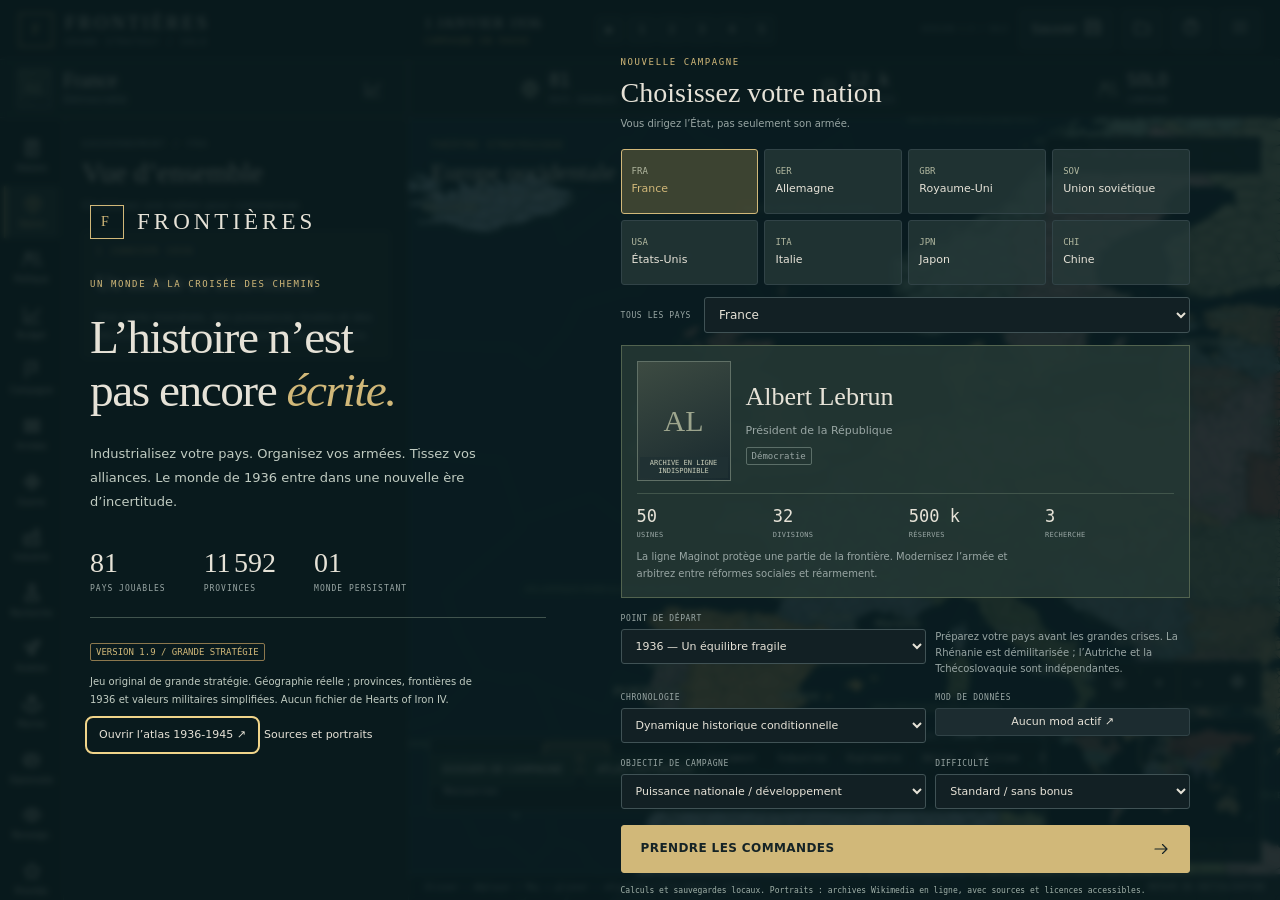
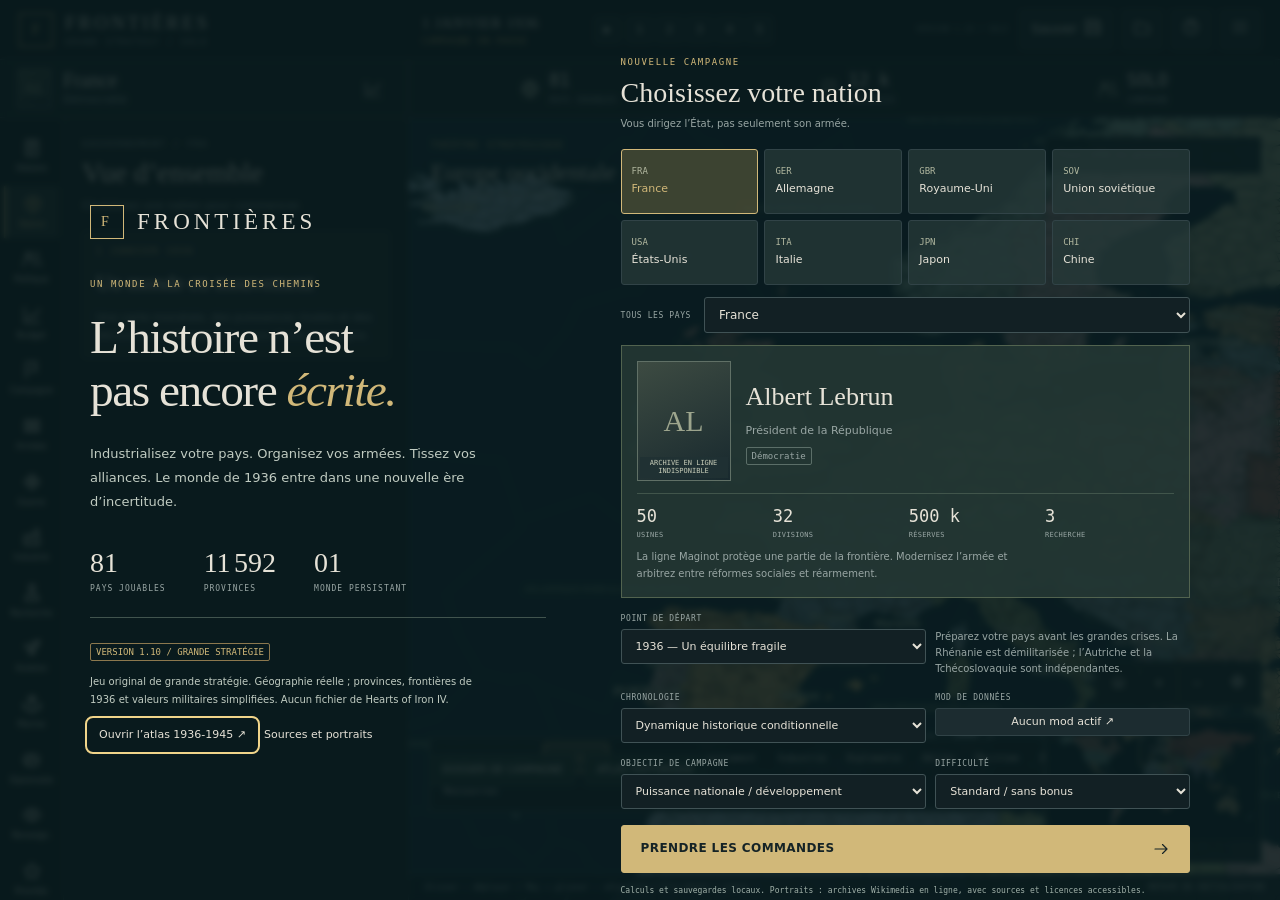
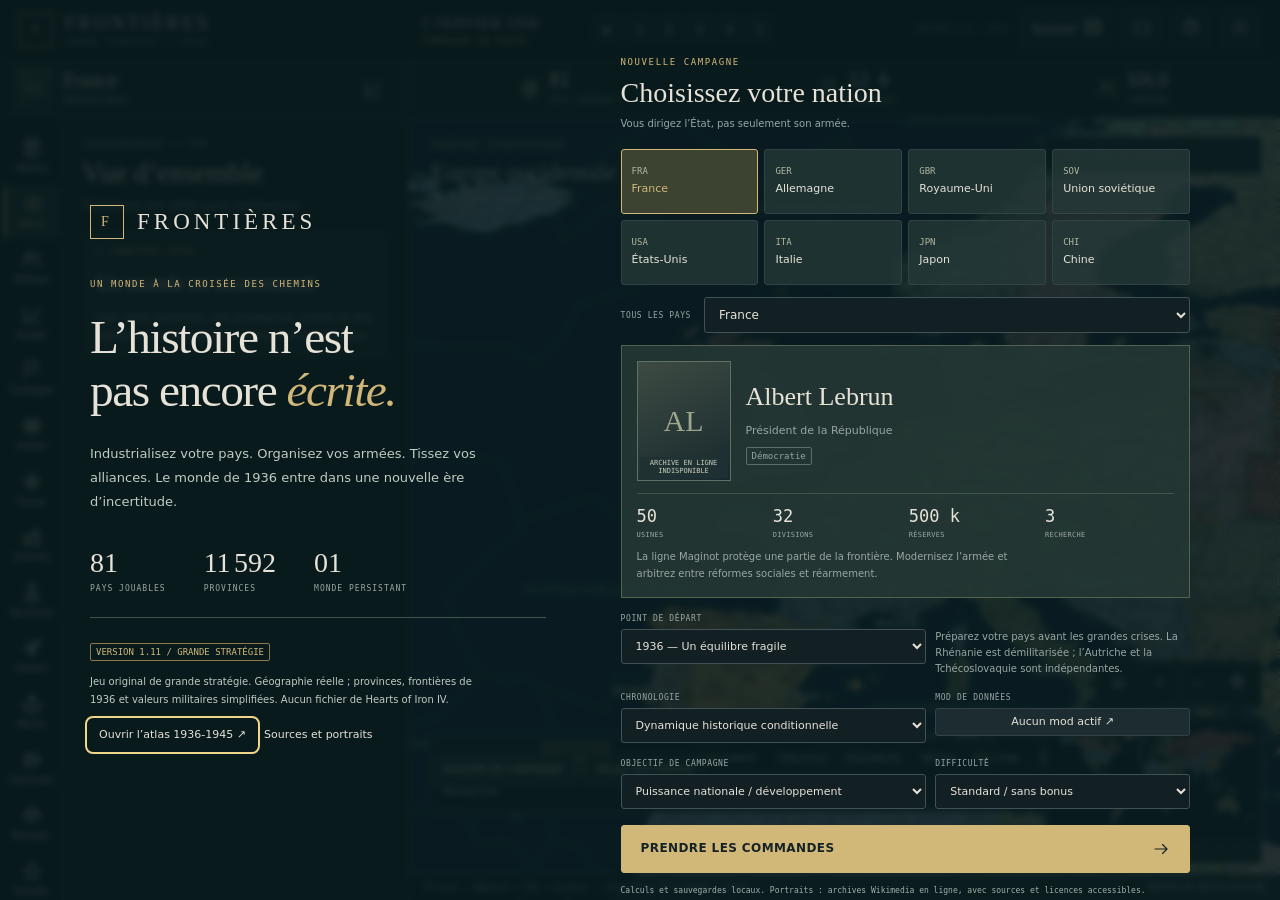
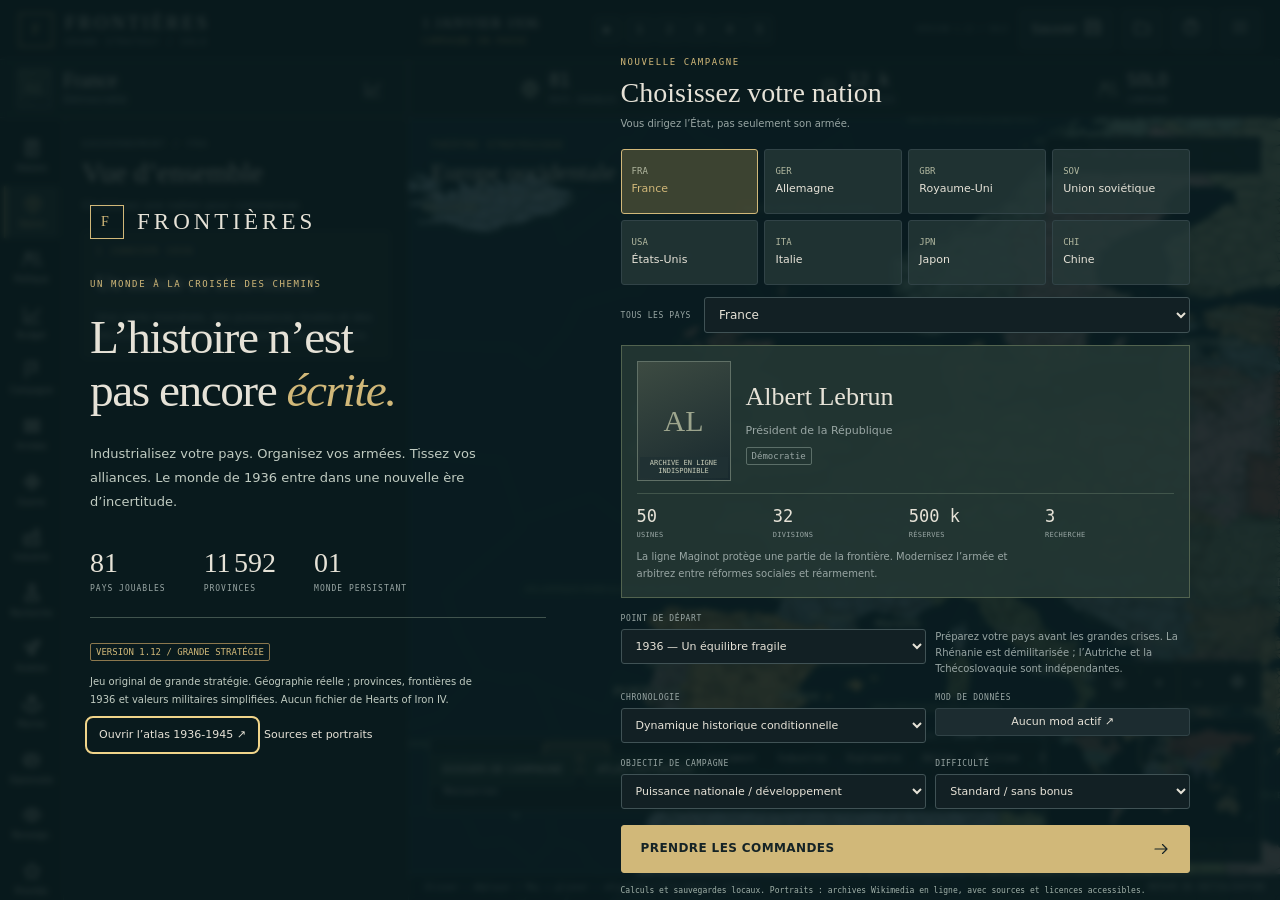
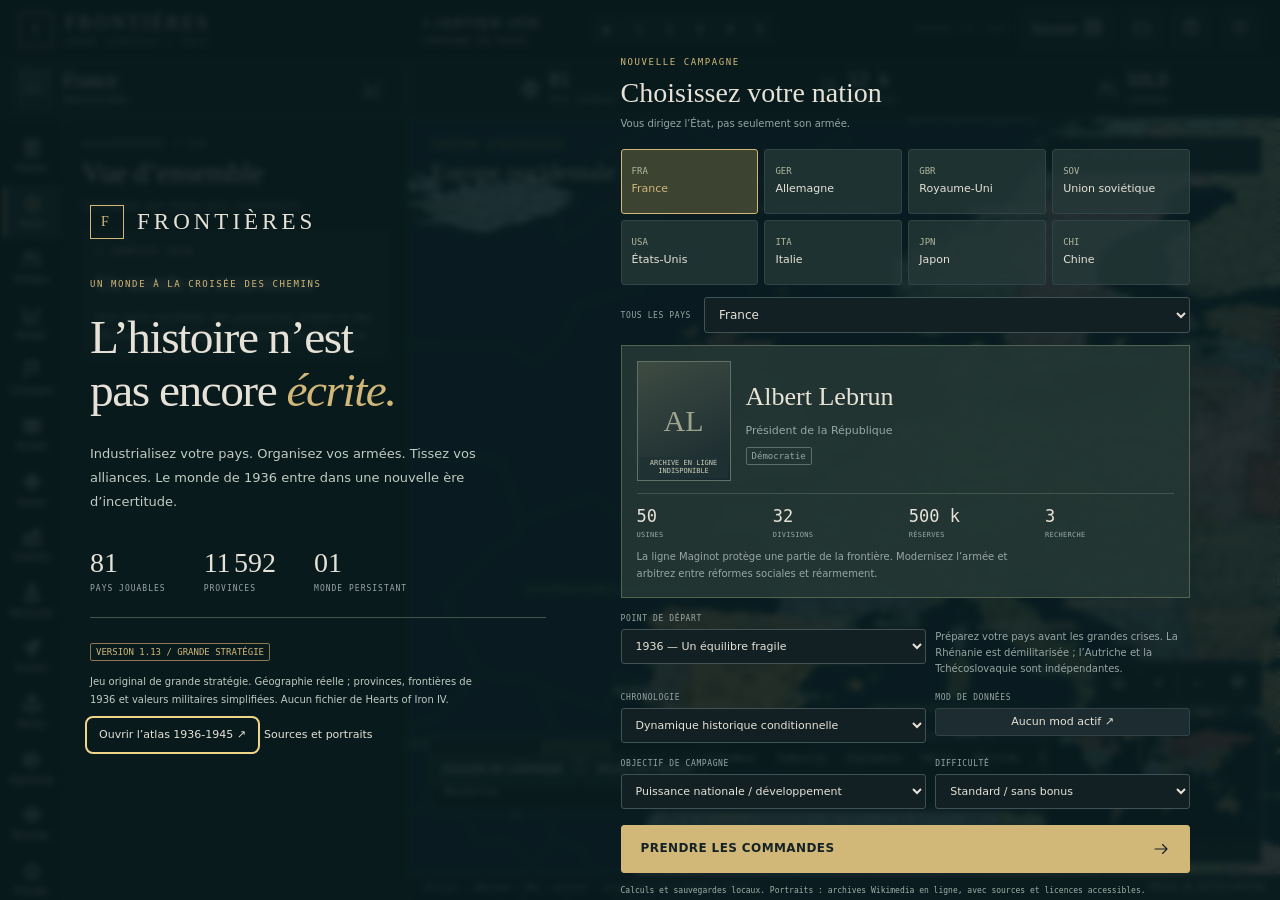
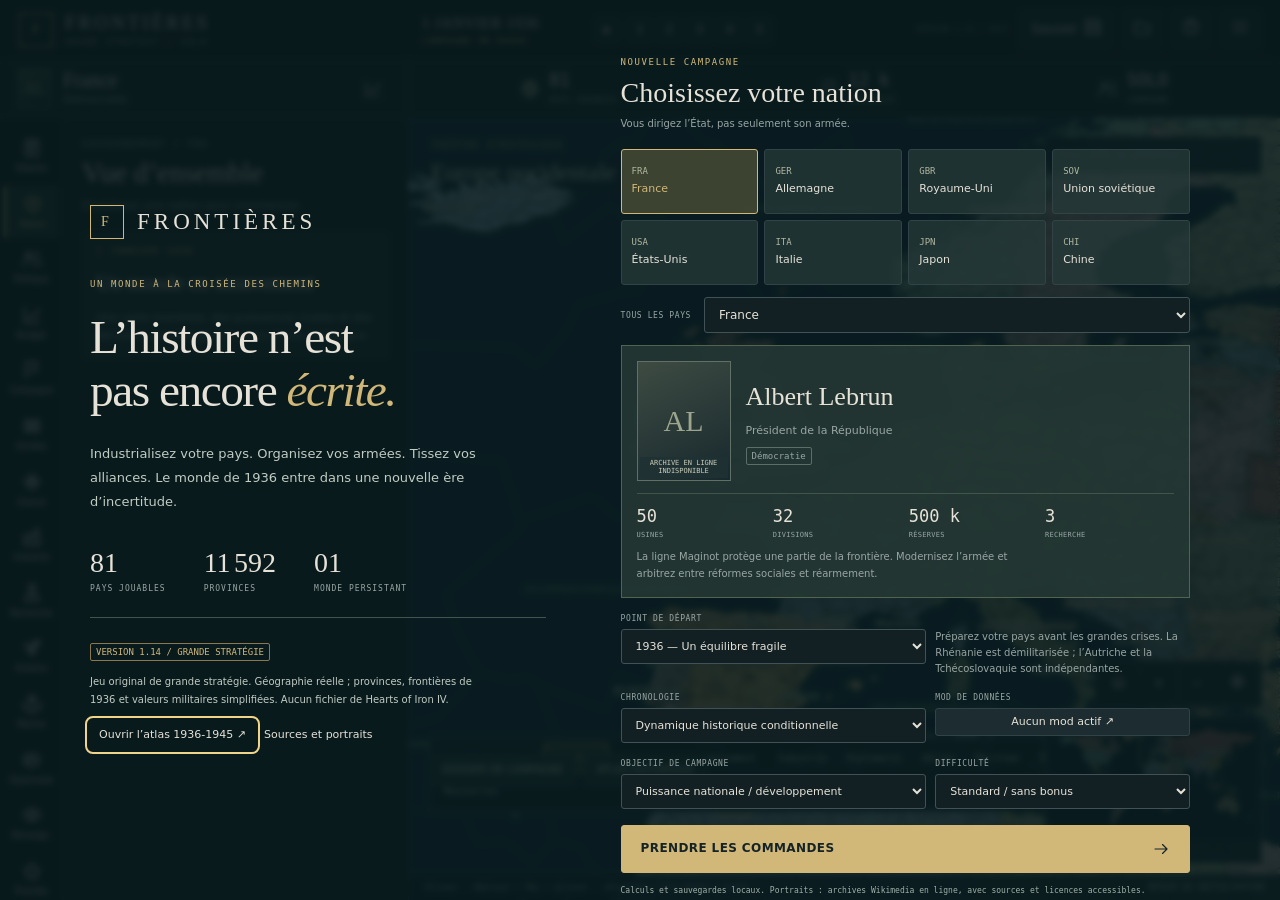
